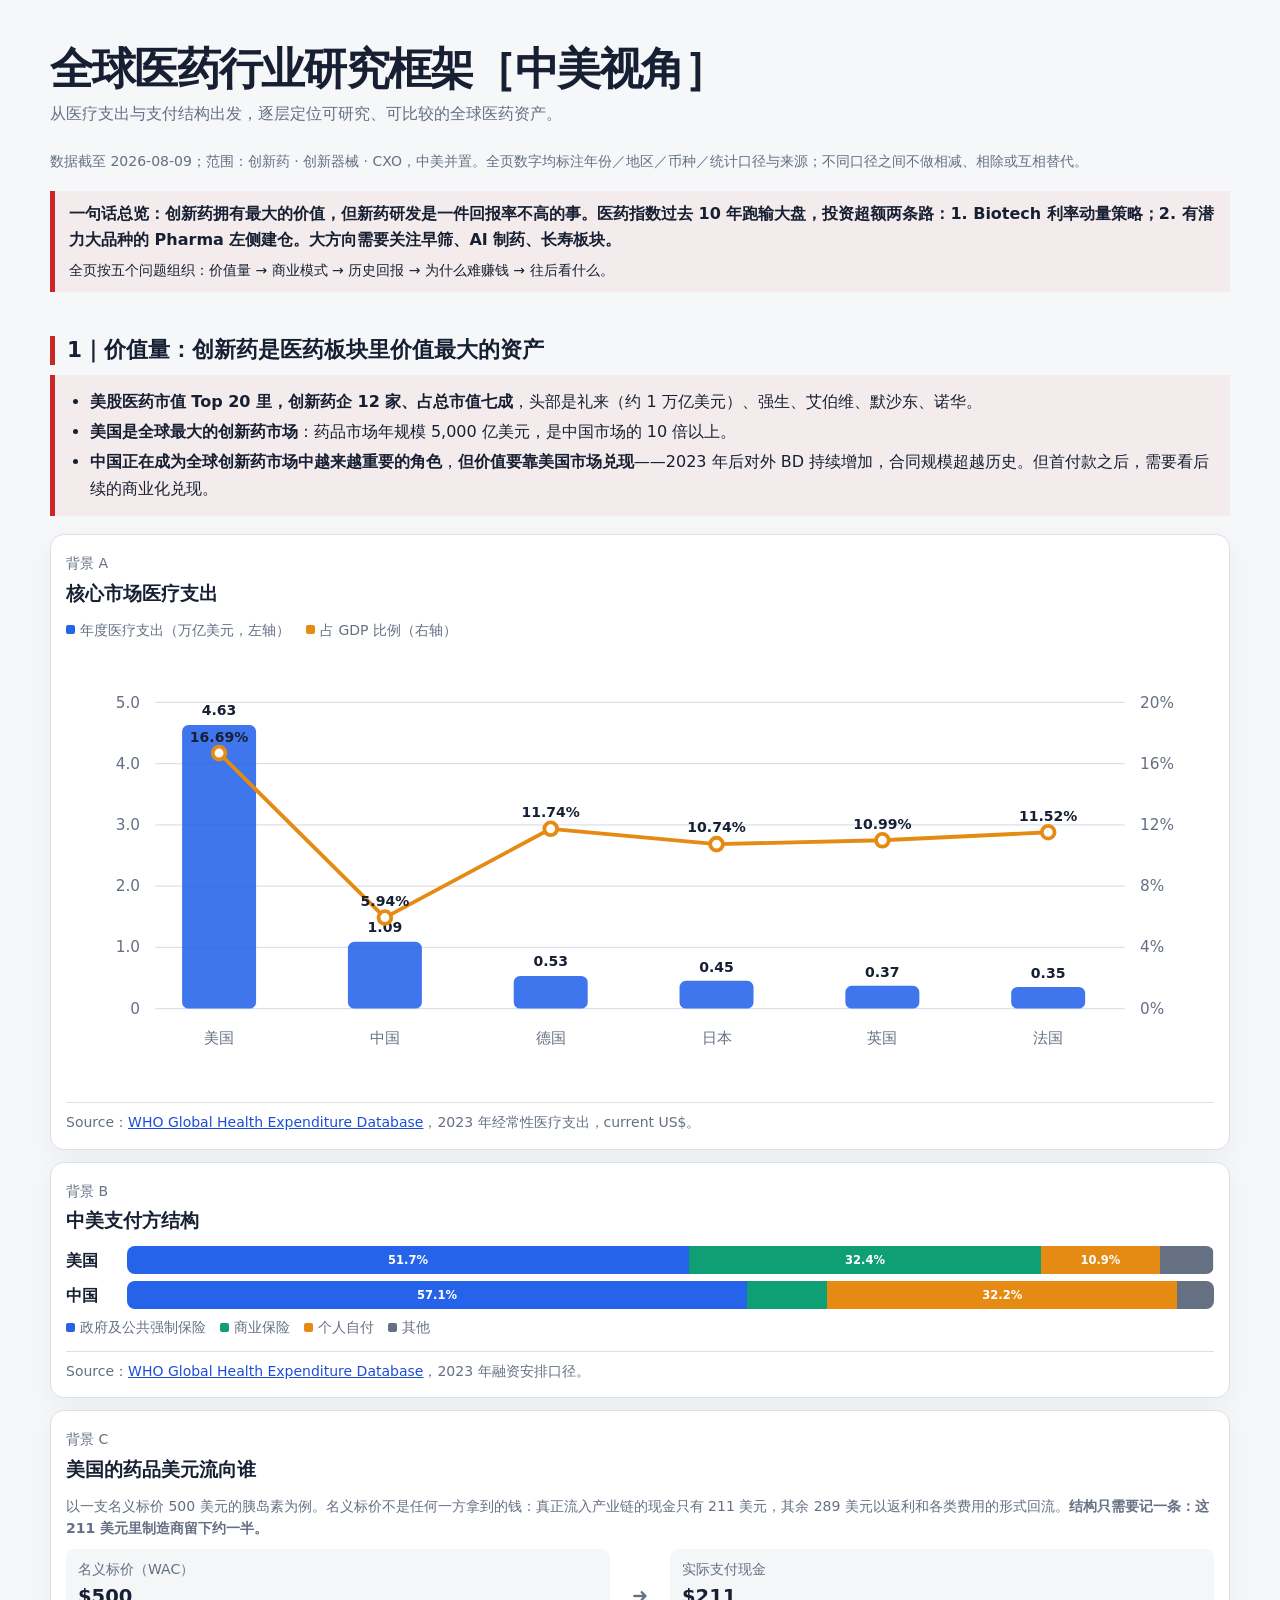
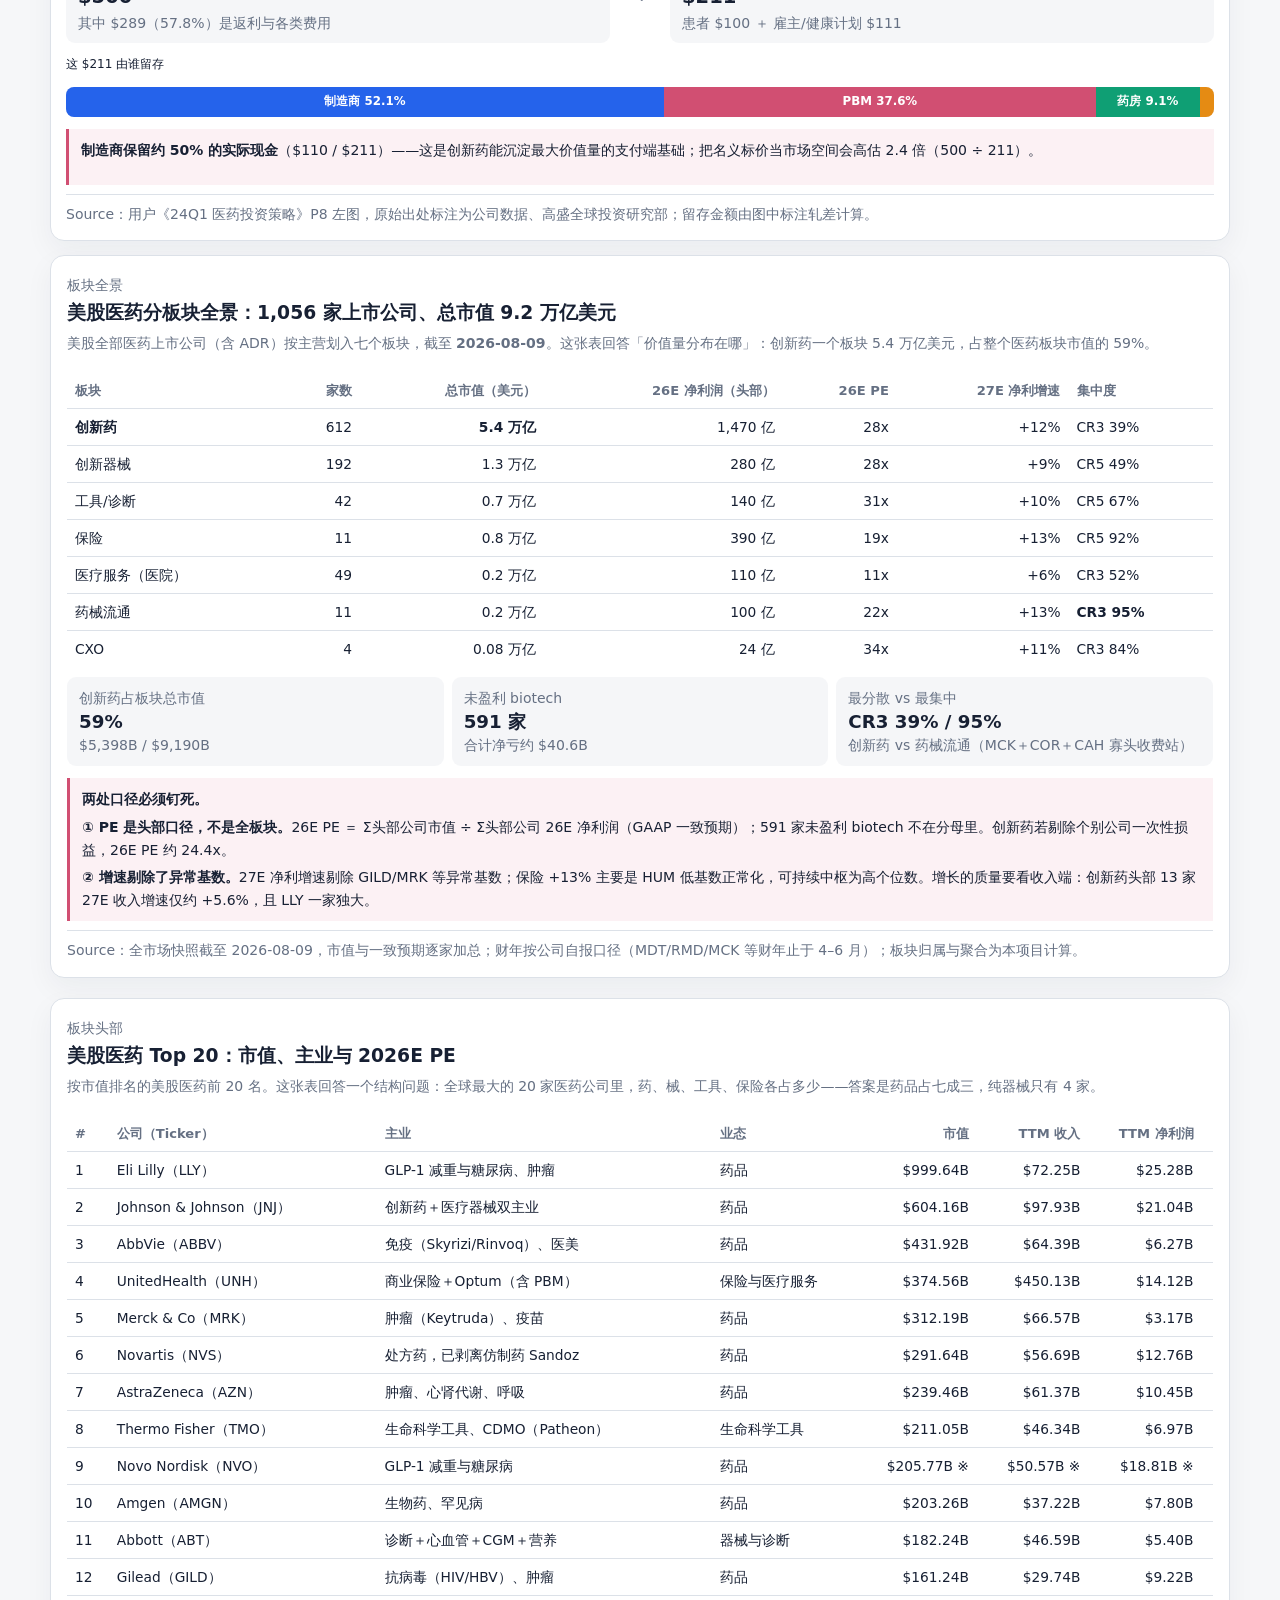
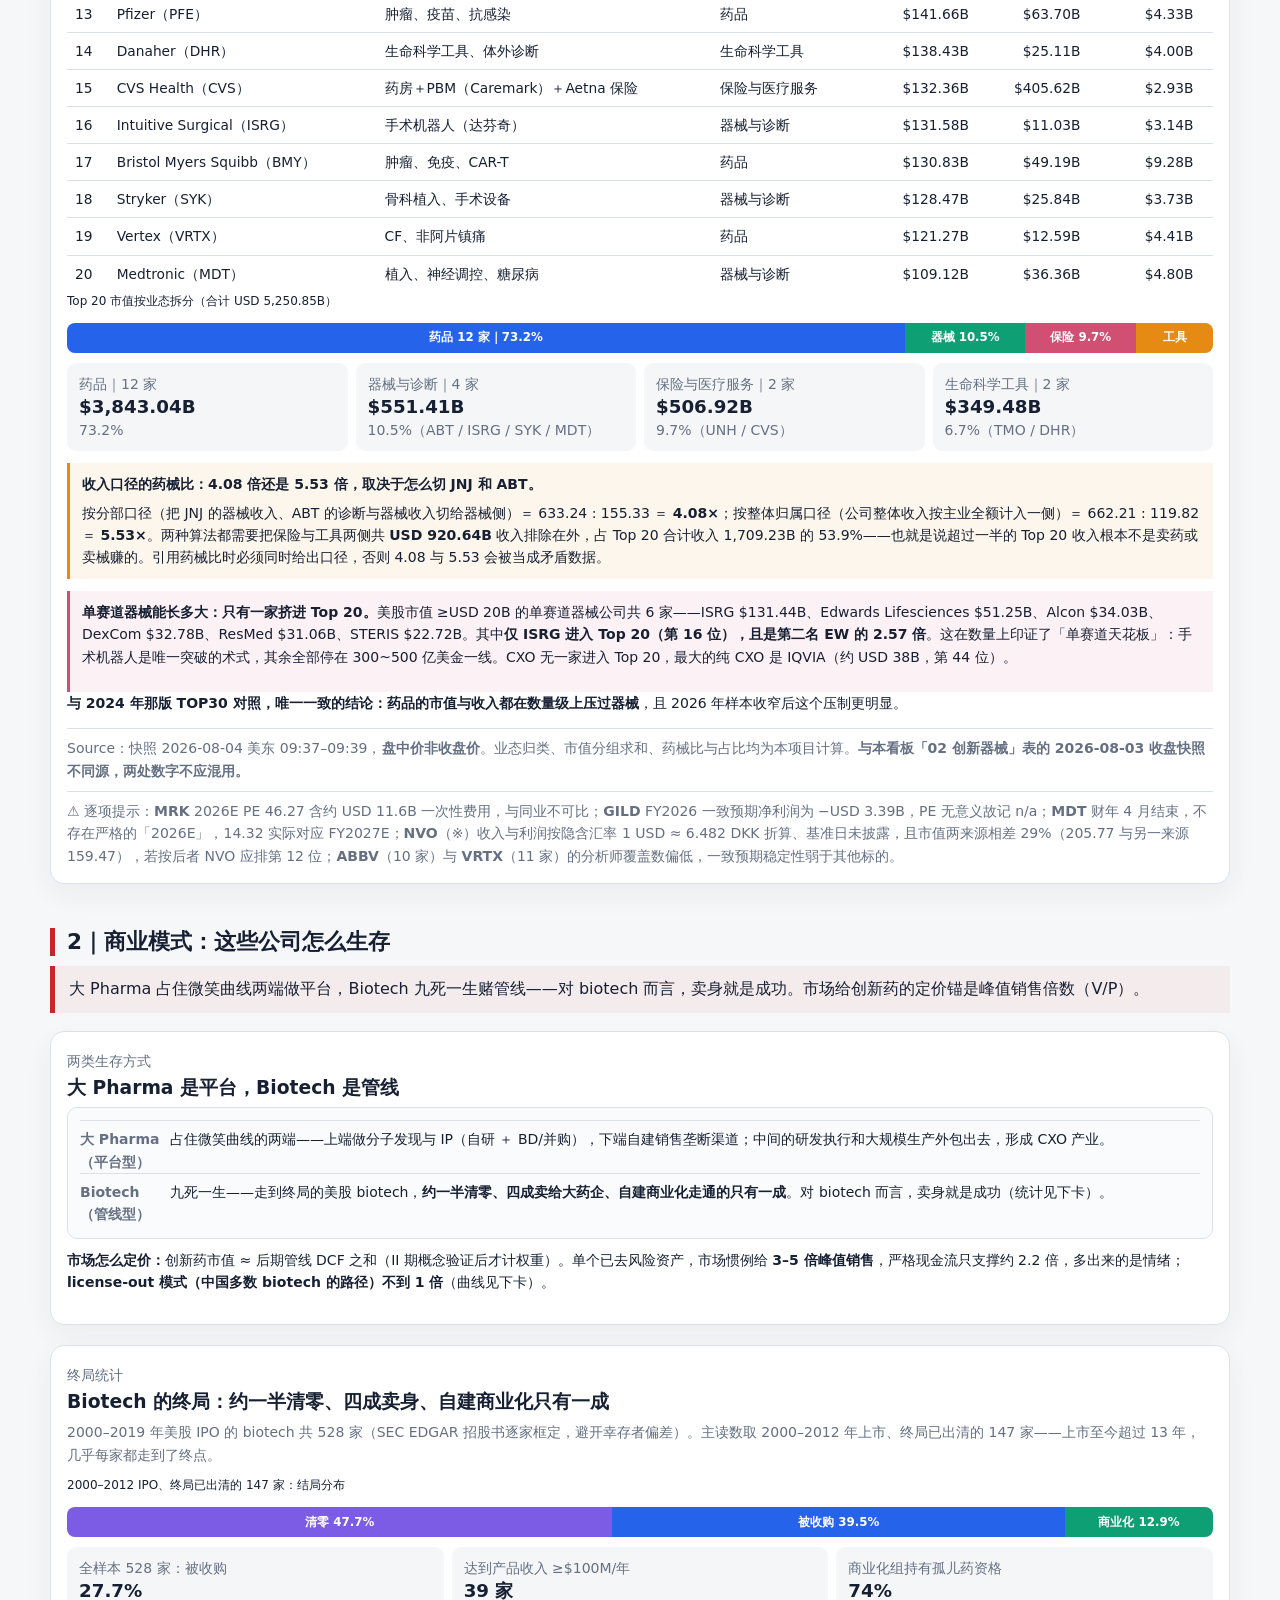
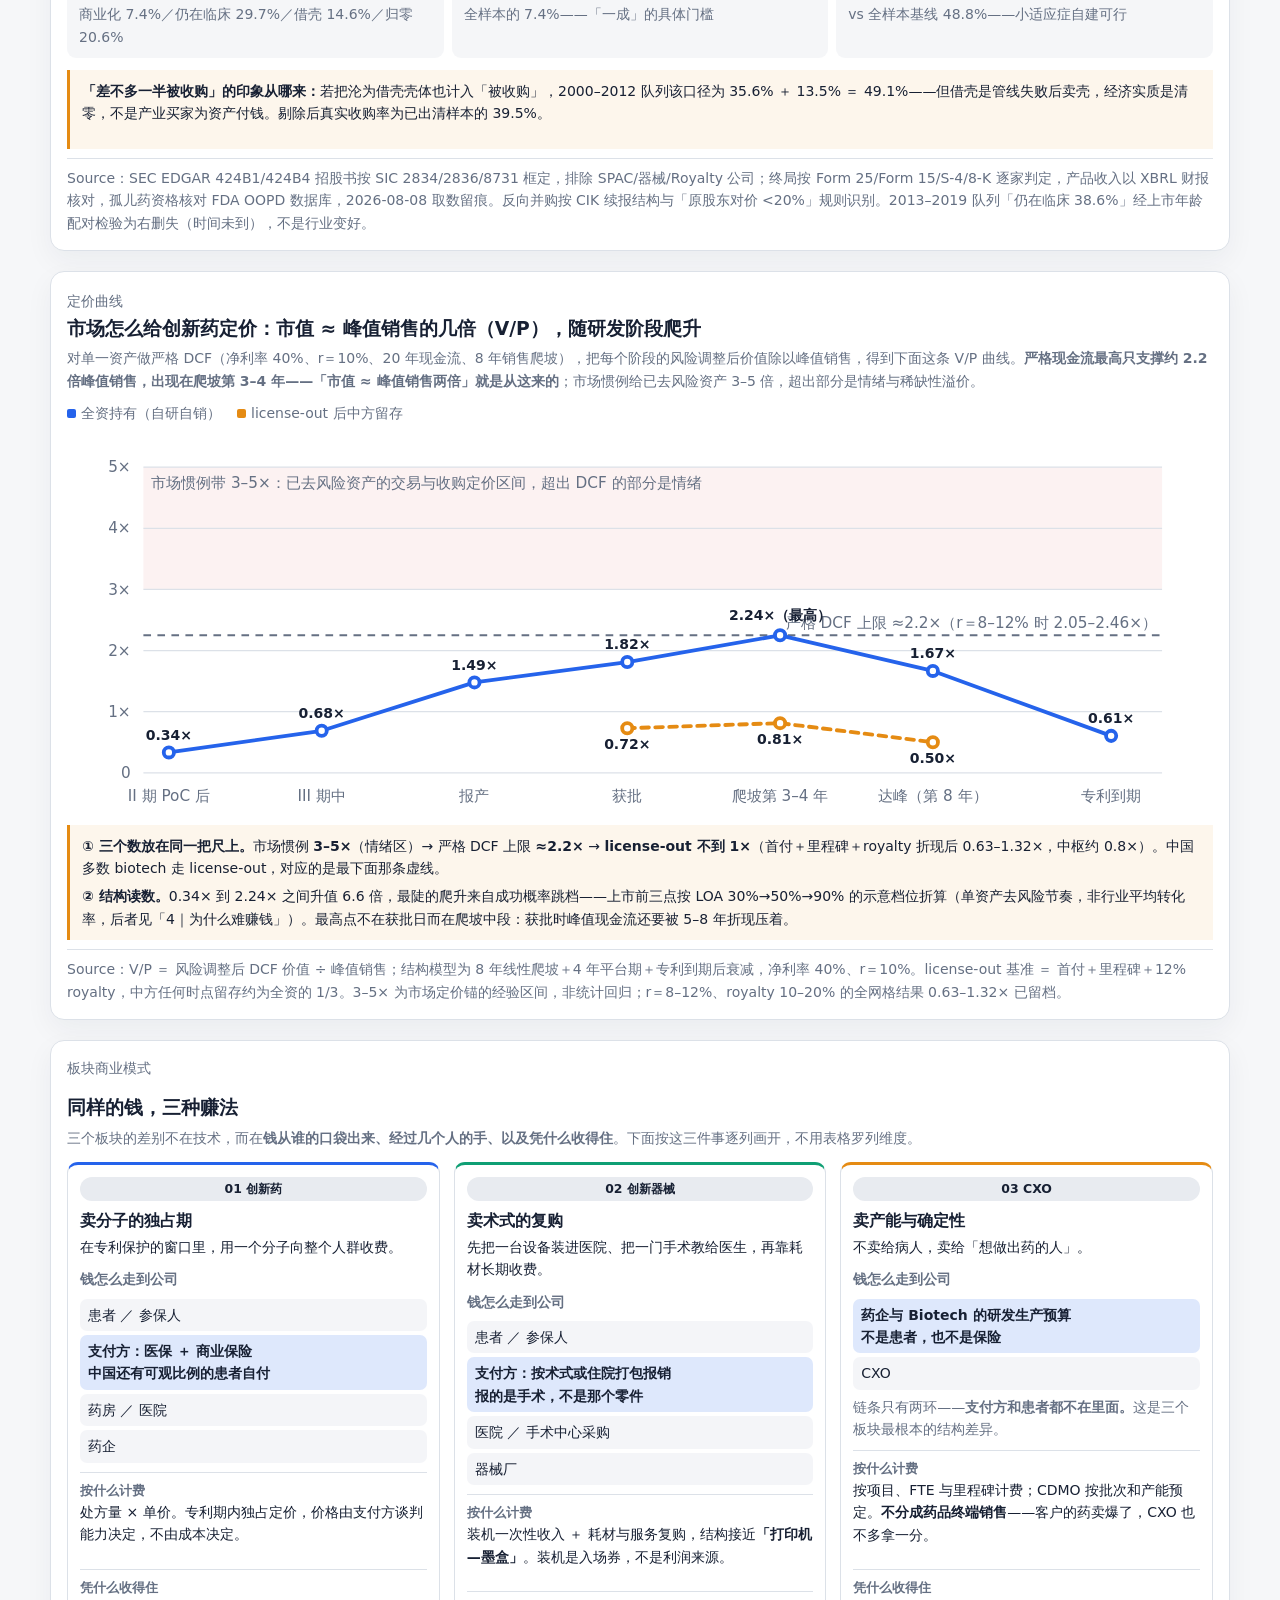
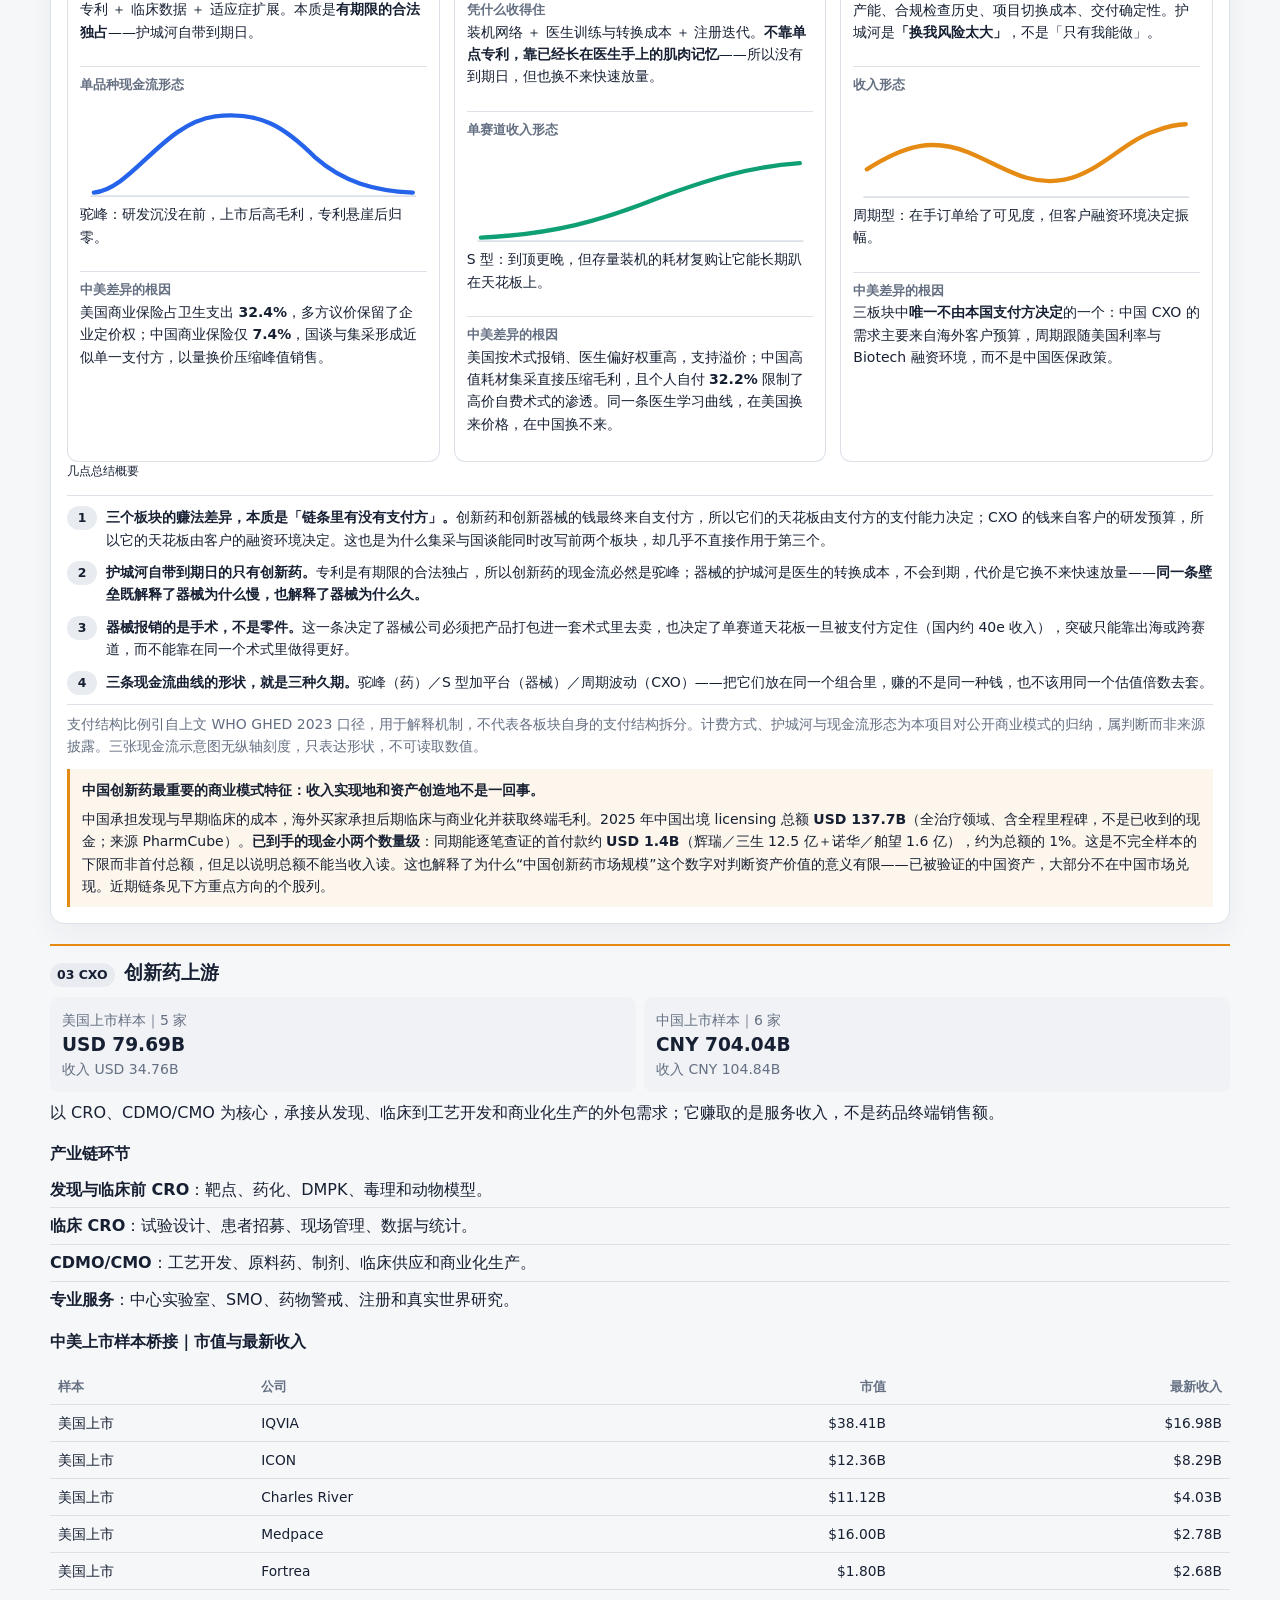
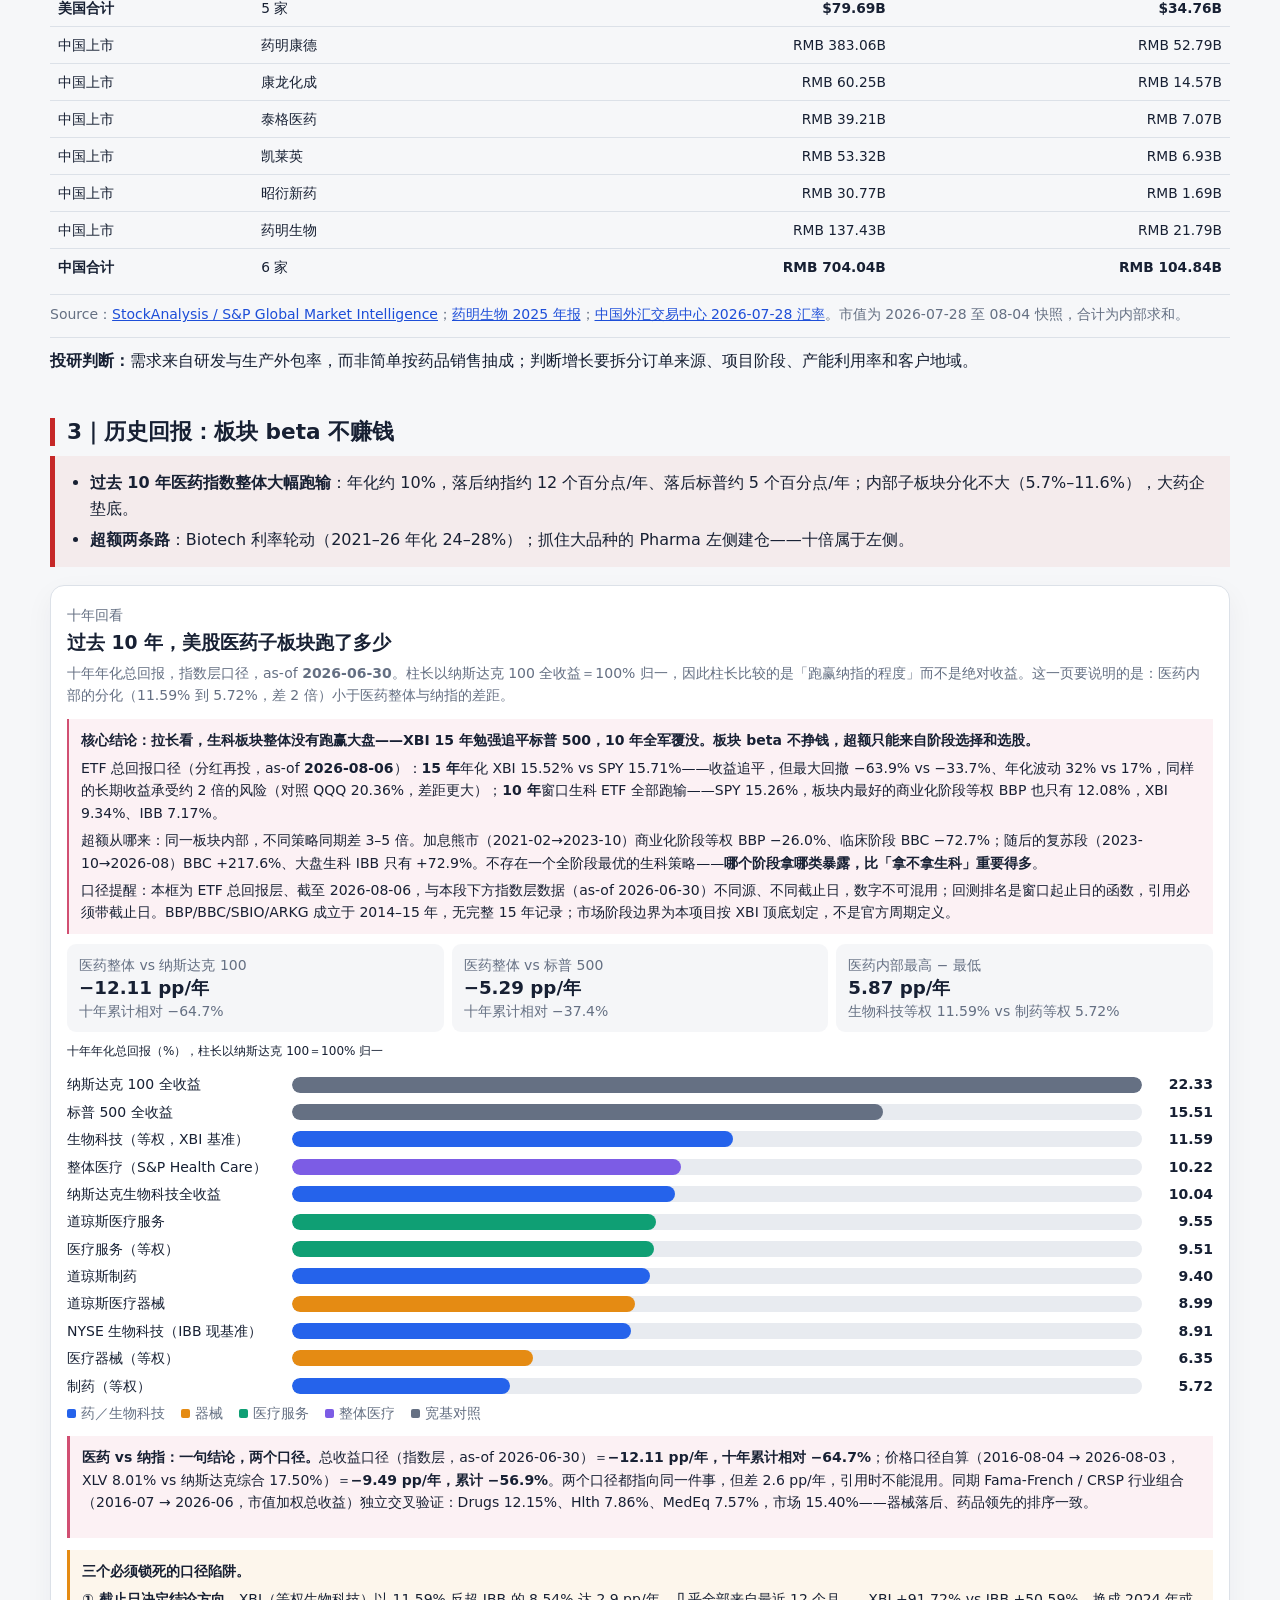
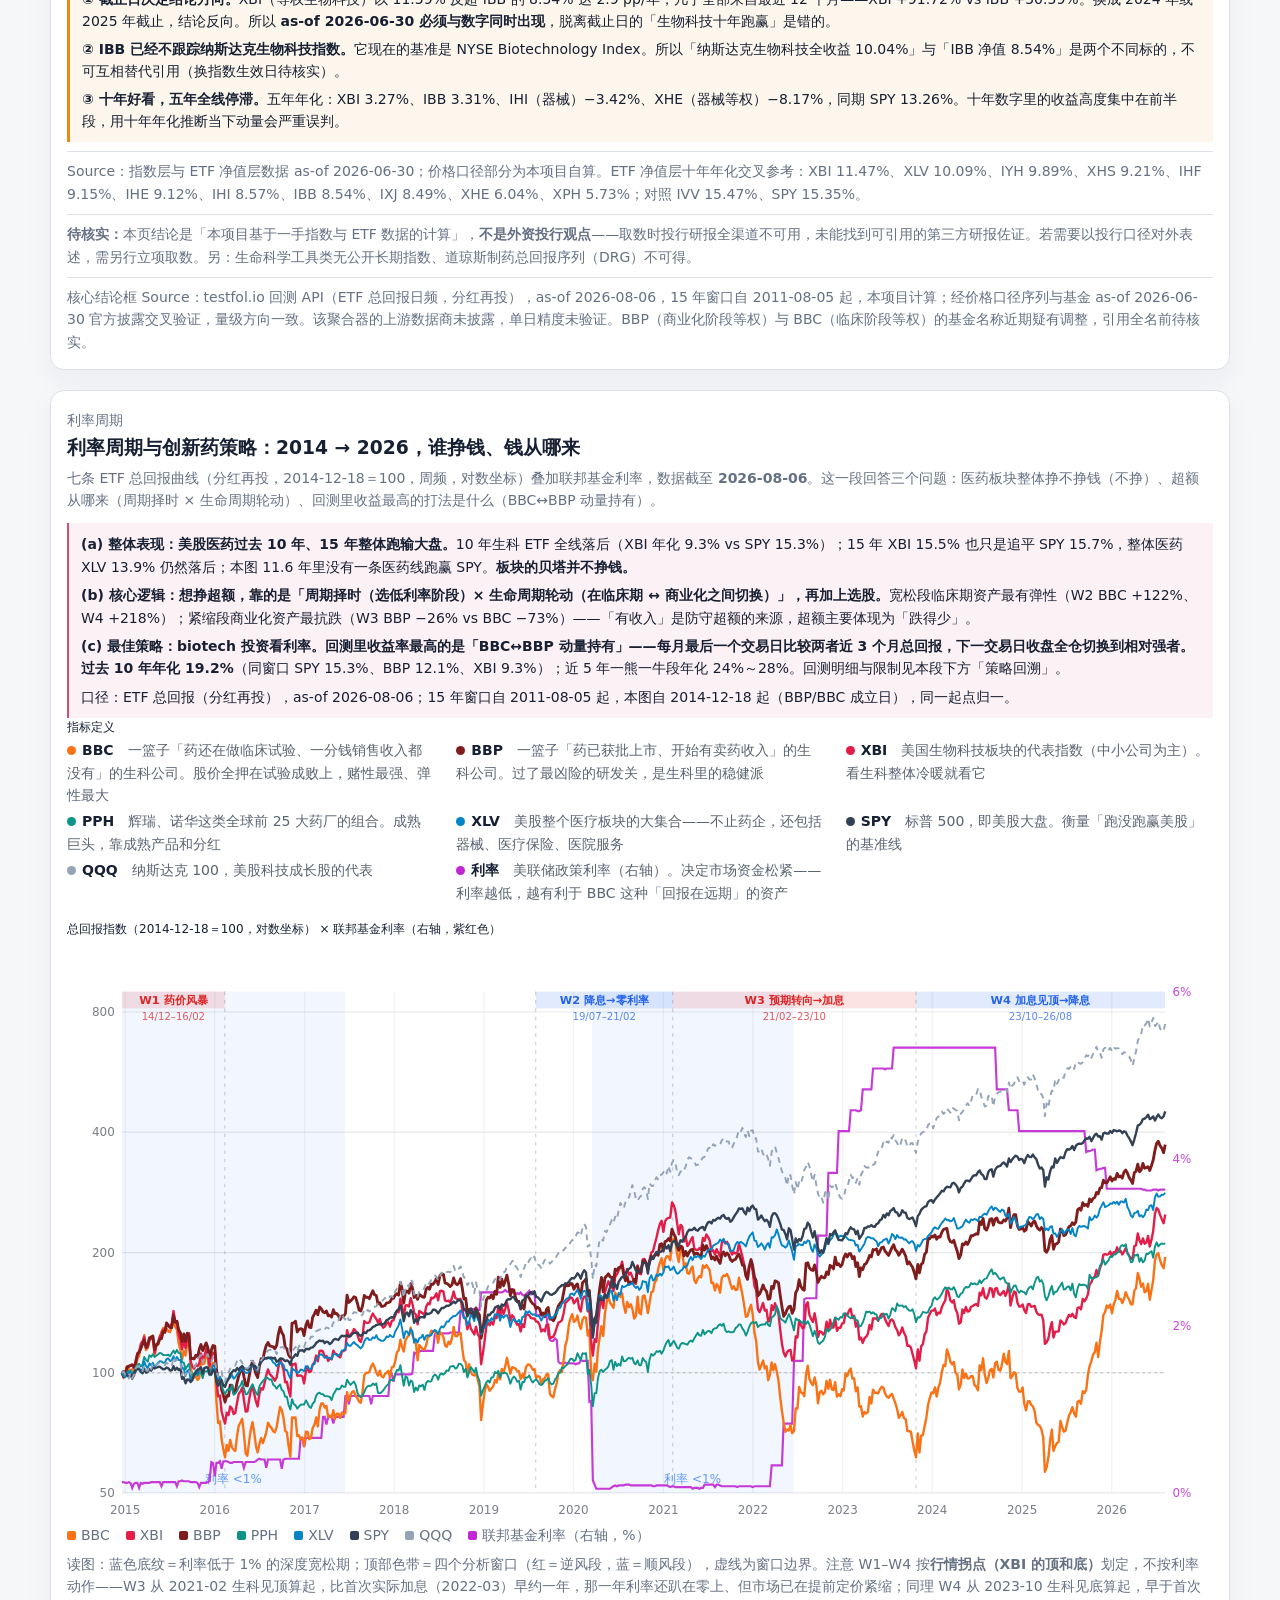
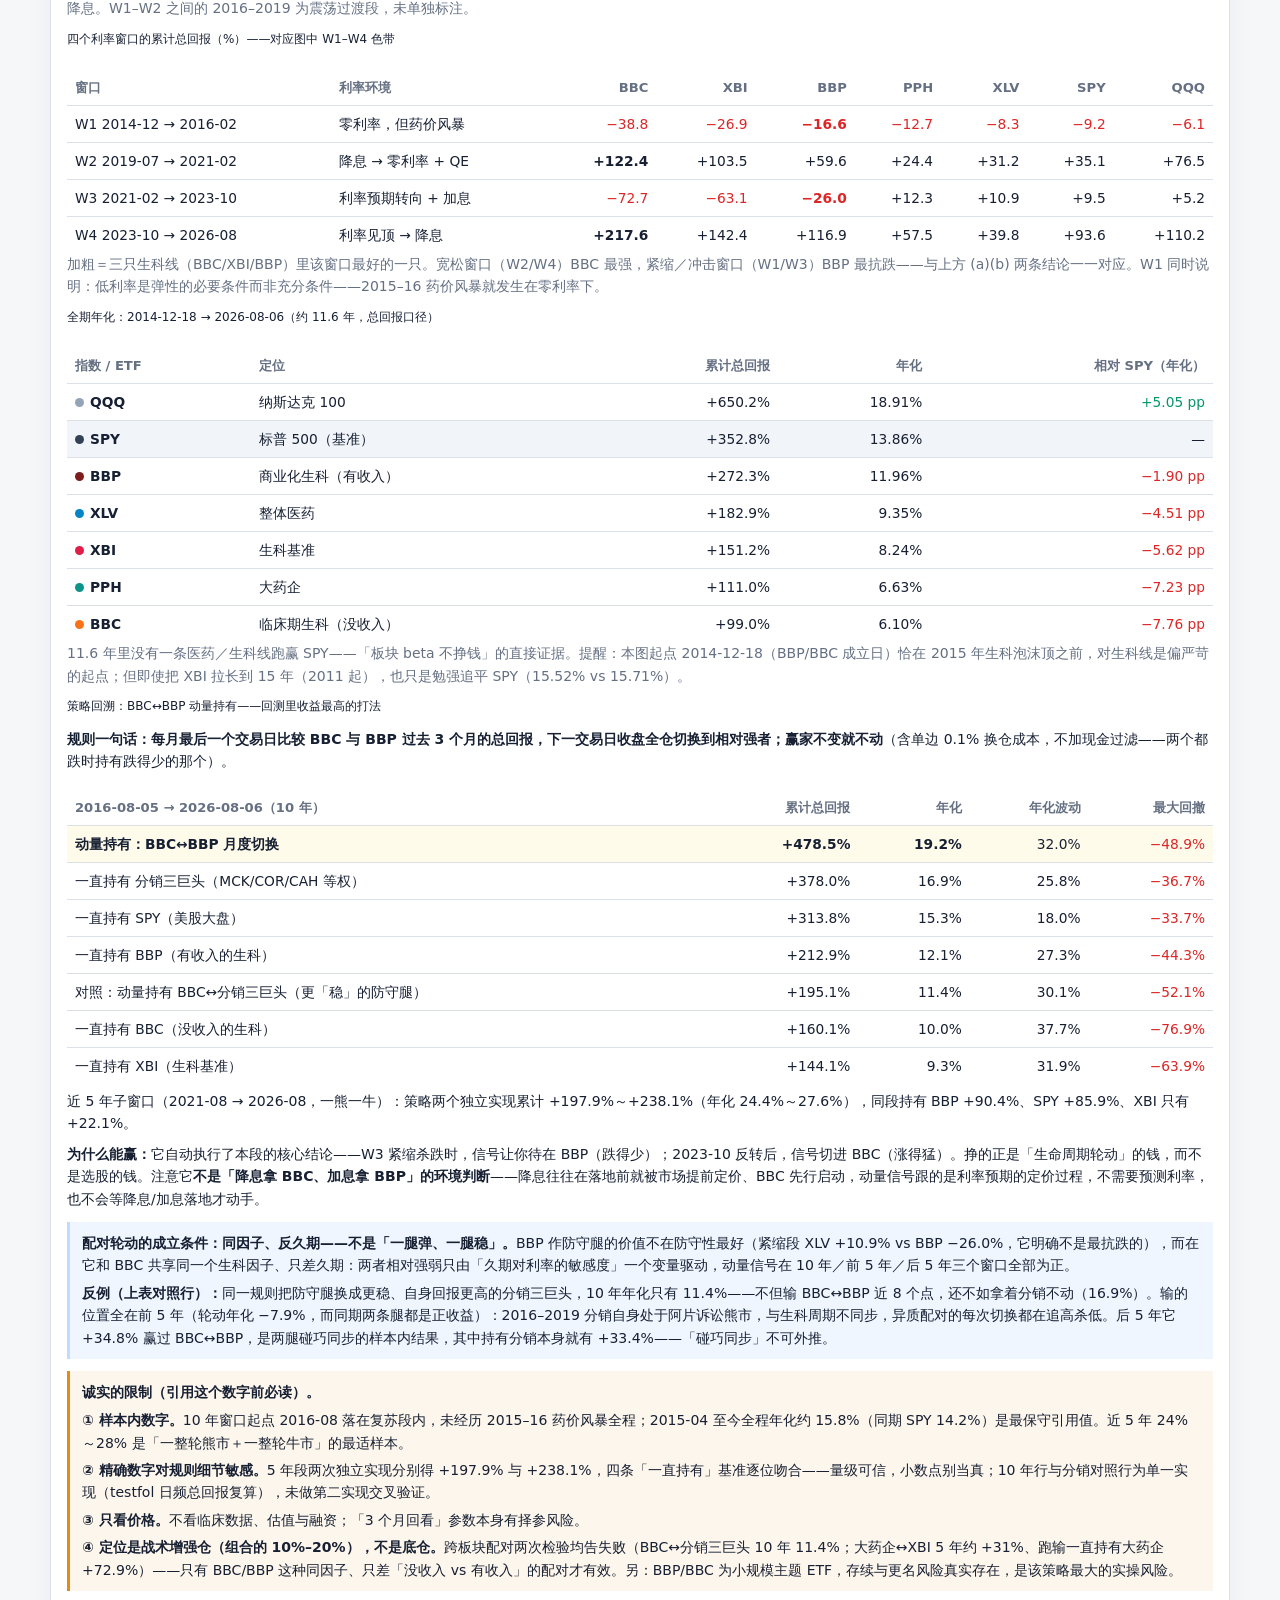
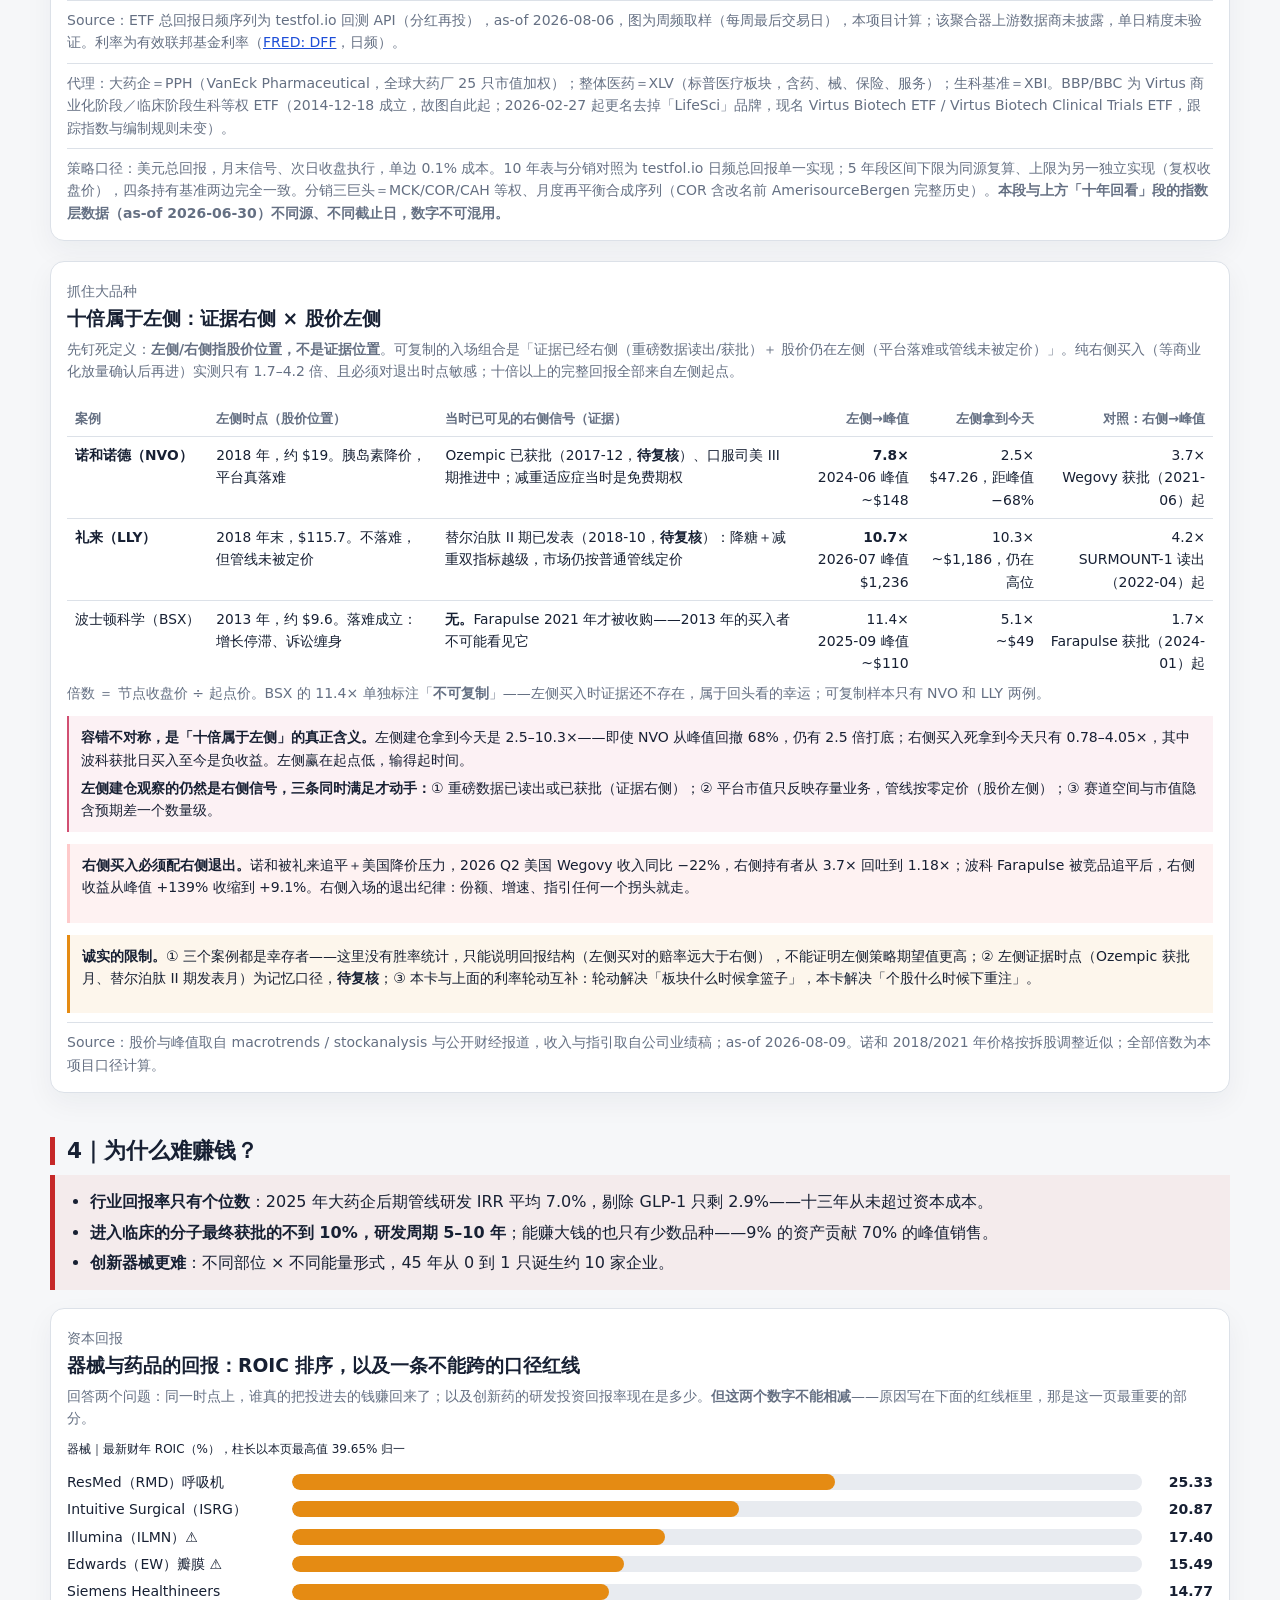
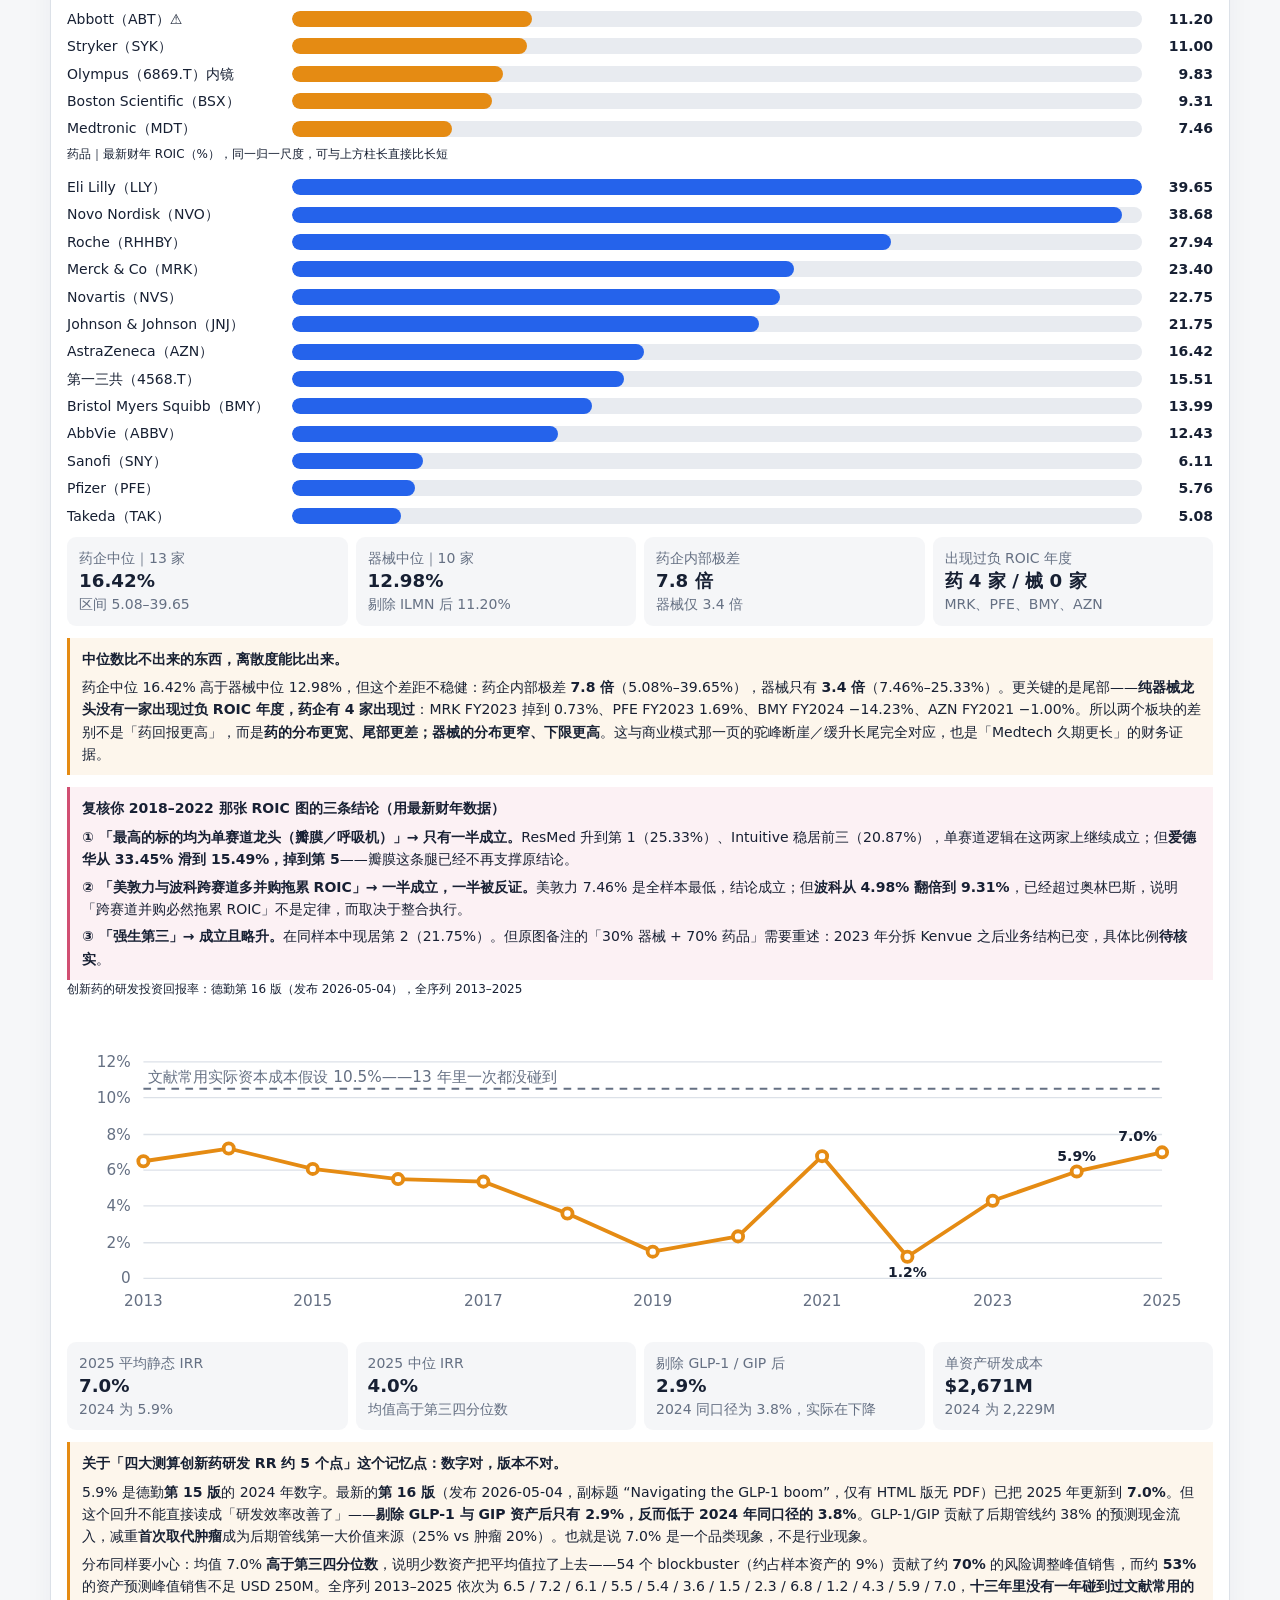
==== index.html @ f4578bf6 "v4.0: restructure into one-pager 5-chapter order; add panorama/biotech-fate/V-P-curve/success-rate/d" ====
<!doctype html>
<html lang="zh-CN">
<head>
  <meta charset="utf-8">
  <meta name="viewport" content="width=device-width, initial-scale=1">
  <meta name="description" content="全球医药行业研究框架［中美视角］：支出、支付方、资产板块、细分赛道与重点方向。">
  <title>全球医药行业研究框架［中美视角］</title>
  <style>
    :root {
      color-scheme: light;
      --background: #f6f7f9;
      --foreground: #172033;
      --muted: #e8ebf0;
      --muted-foreground: #657083;
      --border: #dce1e8;
      --card: #ffffff;
      --viz-series-1: #2563eb;
      --viz-series-2: #0f9f74;
      --viz-series-3: #e58b13;
      --viz-series-4: #7c5ce5;
      --viz-series-5: #d14f72;
      font-family: Inter, ui-sans-serif, system-ui, -apple-system, BlinkMacSystemFont, "Segoe UI", sans-serif;
    }
    * { box-sizing: border-box; }
    body {
      margin: 0;
      background: var(--background);
      color: var(--foreground);
      line-height: 1.6;
    }
    a { color: #1d4ed8; }
    .page-shell {
      width: min(1180px, calc(100% - 32px));
      margin: 0 auto;
      padding: 44px 0 64px;
    }
    .page-header { margin-bottom: 24px; }
    .page-header h1 {
      margin: 0 0 6px;
      font-size: clamp(28px, 4vw, 44px);
      letter-spacing: -0.04em;
      line-height: 1.15;
    }
    .page-header p { margin: 0; color: var(--muted-foreground); }
    .card {
      background: var(--card);
      border: 1px solid var(--border);
      border-radius: 14px;
      box-shadow: 0 10px 28px rgba(23, 32, 51, 0.05);
    }
    .text-small { font-size: 0.875rem; }
    .text-end { text-align: right; }
    .text-nowrap { white-space: nowrap; }
    .table-responsive { overflow-x: auto; }
    .table {
      width: 100%;
      border-collapse: collapse;
      font-size: 0.94rem;
    }
    .table th,
    .table td {
      padding: 9px 10px;
      border-top: 1px solid var(--border);
      vertical-align: top;
    }
    .table thead th {
      border-top: 0;
      color: var(--muted-foreground);
      font-size: 0.82rem;
      font-weight: 600;
      text-align: left;
      white-space: nowrap;
    }
    .table thead th.text-end { text-align: right; }
    .viz-badge {
      display: inline-grid;
      min-width: 30px;
      height: 24px;
      padding: 0 7px;
      place-items: center;
      border-radius: 999px;
      background: var(--muted);
      color: var(--foreground);
      font-size: 0.78rem;
      font-weight: 700;
    }
    @media (prefers-color-scheme: dark) {
      :root {
        color-scheme: dark;
        --background: #0f1420;
        --foreground: #eef2f8;
        --muted: #252d3a;
        --muted-foreground: #a5afbf;
        --border: #30394a;
        --card: #171e2b;
        --viz-series-1: #69a0ff;
        --viz-series-2: #43cda1;
        --viz-series-3: #f5ae46;
        --viz-series-4: #a48bff;
        --viz-series-5: #f07b9b;
      }
      a { color: #8db7ff; }
      .card { box-shadow: none; }
    }
    @media (max-width: 620px) {
      .page-shell { width: min(100% - 22px, 1180px); padding-top: 28px; }
    }
  </style>
</head>
<body>
<main class="page-shell">
  <header class="page-header">
    <h1>全球医药行业研究框架［中美视角］</h1>
    <p>从医疗支出与支付结构出发，逐层定位可研究、可比较的全球医药资产。</p>
  </header>
<div id="global-healthcare-asset-map">
  <style>
    #global-healthcare-asset-map {
      color: var(--foreground);
      width: 100%;
    }
    #global-healthcare-asset-map p,
    #global-healthcare-asset-map ul {
      margin-top: 0;
    }
    #global-healthcare-asset-map .map-kicker,
    #global-healthcare-asset-map .section-label,
    #global-healthcare-asset-map .muted-line {
      color: var(--muted-foreground);
    }
    #global-healthcare-asset-map .map-kicker {
      margin-bottom: 12px;
    }
    #global-healthcare-asset-map .background-grid {
      margin-bottom: 14px;
    }
    #global-healthcare-asset-map .background-card {
      padding: 15px;
      margin-bottom: 12px;
    }
    #global-healthcare-asset-map .background-card h3 {
      margin: 3px 0 10px;
    }
    #global-healthcare-asset-map .chart-wrap {
      overflow-x: auto;
      padding-bottom: 2px;
    }
    #global-healthcare-asset-map .spend-chart {
      display: block;
      width: 100%;
      min-width: 720px;
      height: auto;
    }
    #global-healthcare-asset-map .chart-grid {
      stroke: var(--border);
      stroke-width: 1;
    }
    #global-healthcare-asset-map .chart-axis,
    #global-healthcare-asset-map .chart-label,
    #global-healthcare-asset-map .chart-value {
      fill: var(--muted-foreground);
      font-family: inherit;
      font-size: 12px;
    }
    #global-healthcare-asset-map .chart-value {
      fill: var(--foreground);
      font-size: 11px;
      font-weight: 650;
    }
    #global-healthcare-asset-map .chart-bar {
      fill: var(--viz-series-1);
      opacity: 0.88;
    }
    #global-healthcare-asset-map .chart-line {
      fill: none;
      stroke: var(--viz-series-3);
      stroke-width: 3;
      stroke-linejoin: round;
      stroke-linecap: round;
    }
    #global-healthcare-asset-map .chart-dot {
      fill: var(--card);
      stroke: var(--viz-series-3);
      stroke-width: 3;
    }
    #global-healthcare-asset-map .chart-legend {
      display: flex;
      flex-wrap: wrap;
      gap: 6px 16px;
      margin-bottom: 4px;
      color: var(--muted-foreground);
    }
    #global-healthcare-asset-map .data-note {
      margin: 0 0 10px;
      color: var(--muted-foreground);
    }
    #global-healthcare-asset-map .source-note {
      margin: 9px 0 0;
      padding-top: 8px;
      border-top: 1px solid var(--border);
      color: var(--muted-foreground);
    }
    #global-healthcare-asset-map .payer-visual {
      margin: 10px 0 12px;
    }
    #global-healthcare-asset-map .payer-row {
      display: grid;
      grid-template-columns: 52px minmax(0, 1fr);
      align-items: center;
      gap: 9px;
      margin: 7px 0;
    }
    #global-healthcare-asset-map .payer-bar {
      display: flex;
      height: 28px;
      overflow: hidden;
      border-radius: 8px;
      background: var(--muted);
    }
    #global-healthcare-asset-map .payer-bar > span {
      display: grid;
      min-width: 0;
      place-items: center;
      color: #fff;
      font-size: 0.72rem;
      font-weight: 700;
      font-style: normal;
      font-variant-numeric: tabular-nums;
    }
    #global-healthcare-asset-map .payer-segment-government { background: var(--viz-series-1); }
    #global-healthcare-asset-map .payer-segment-commercial { background: var(--viz-series-2); }
    #global-healthcare-asset-map .payer-segment-oop { background: var(--viz-series-3); }
    #global-healthcare-asset-map .payer-segment-other { background: var(--muted-foreground); }
    #global-healthcare-asset-map .payer-legend {
      display: flex;
      flex-wrap: wrap;
      gap: 6px 14px;
      color: var(--muted-foreground);
    }
    #global-healthcare-asset-map .legend-item {
      display: inline-flex;
      align-items: center;
      gap: 5px;
    }
    #global-healthcare-asset-map .legend-swatch {
      width: 9px;
      height: 9px;
      border-radius: 2px;
      background: var(--muted-foreground);
    }
    #global-healthcare-asset-map .legend-swatch.is-government { background: var(--viz-series-1); }
    #global-healthcare-asset-map .legend-swatch.is-commercial { background: var(--viz-series-2); }
    #global-healthcare-asset-map .legend-swatch.is-oop { background: var(--viz-series-3); }
    #global-healthcare-asset-map .market-pair {
      display: grid;
      grid-template-columns: repeat(2, minmax(0, 1fr));
      gap: 8px;
      margin: 0 0 8px;
    }
    #global-healthcare-asset-map .market-pair > div {
      padding: 10px 12px;
      border-radius: 9px;
      background: color-mix(in srgb, var(--muted) 45%, transparent);
    }
    #global-healthcare-asset-map .market-pair span {
      color: var(--muted-foreground);
    }
    #global-healthcare-asset-map .market-pair strong {
      display: block;
      font-size: 1.16rem;
      line-height: 1.25;
      font-variant-numeric: tabular-nums;
    }
    #global-healthcare-asset-map .company-table {
      margin-top: 9px;
      font-size: 0.86rem;
    }
    #global-healthcare-asset-map .company-table th,
    #global-healthcare-asset-map .company-table td {
      padding: 7px 8px;
    }
    #global-healthcare-asset-map .ratio-check {
      margin: 12px 0 0;
      padding: 10px 12px;
      border-left: 3px solid var(--viz-series-3);
      background: color-mix(in srgb, var(--viz-series-3) 8%, transparent);
    }
    #global-healthcare-asset-map .sector-grid {
      display: grid;
      grid-template-columns: repeat(2, minmax(0, 1fr));
      gap: 20px 22px;
      margin-bottom: 22px;
    }
    #global-healthcare-asset-map .sector {
      min-width: 0;
      padding-top: 12px;
      border-top: 2px solid var(--border);
    }
    #global-healthcare-asset-map .sector[data-series="1"] { border-top-color: var(--viz-series-1); }
    #global-healthcare-asset-map .sector[data-series="2"] { border-top-color: var(--viz-series-2); }
    #global-healthcare-asset-map .sector[data-series="3"] { border-top-color: var(--viz-series-3); }
    #global-healthcare-asset-map .sector[data-series="4"] { border-top-color: var(--viz-series-4); }
    #global-healthcare-asset-map .sector[data-series="5"] { border-top-color: var(--viz-series-5); }
    #global-healthcare-asset-map .sector.is-innovation { grid-column: 1 / -1; }
    #global-healthcare-asset-map .sector-head {
      display: flex;
      align-items: baseline;
      gap: 9px;
      margin-bottom: 9px;
    }
    #global-healthcare-asset-map .sector-head h3,
    #global-healthcare-asset-map .sector-head p {
      margin: 0;
    }
    #global-healthcare-asset-map .track-group {
      margin-top: 12px;
    }
    #global-healthcare-asset-map .track-group > strong {
      display: block;
      margin-bottom: 5px;
    }
    #global-healthcare-asset-map .track-list {
      list-style: none;
      padding: 0;
      margin-bottom: 0;
    }
    #global-healthcare-asset-map .track-list li {
      padding: 5px 0;
      border-top: 1px solid var(--border);
    }
    #global-healthcare-asset-map .track-list li:first-child {
      border-top: 0;
    }
    #global-healthcare-asset-map .examples {
      display: block;
      margin-top: 2px;
      color: var(--muted-foreground);
    }
    #global-healthcare-asset-map .thesis {
      margin: 12px 0 0;
      padding-top: 10px;
      border-top: 1px solid var(--border);
    }
    #global-healthcare-asset-map .priority-card {
      padding: 16px;
    }
    #global-healthcare-asset-map .priority-head {
      margin-bottom: 10px;
    }
    #global-healthcare-asset-map .priority-head h3,
    #global-healthcare-asset-map .priority-head p {
      margin: 0;
    }
    #global-healthcare-asset-map .priority-grid {
      display: grid;
      grid-template-columns: repeat(2, minmax(0, 1fr));
      gap: 0 18px;
    }
    #global-healthcare-asset-map .priority-item {
      display: grid;
      grid-template-columns: auto minmax(0, 1fr);
      gap: 9px;
      padding: 11px 0;
      border-top: 1px solid var(--border);
    }
    #global-healthcare-asset-map .priority-item strong {
      display: block;
      margin-bottom: 3px;
    }
    #global-healthcare-asset-map .priority-item p {
      margin: 0;
    }
    #global-healthcare-asset-map .model-card {
      padding: 16px;
      margin-bottom: 20px;
    }
    #global-healthcare-asset-map .model-card h3 {
      margin: 0 0 4px;
    }
    #global-healthcare-asset-map .priority-block {
      margin-top: 18px;
      padding-top: 14px;
      border-top: 1px solid var(--border);
    }
    #global-healthcare-asset-map .priority-block > h4 {
      margin: 0 0 3px;
      font-size: 1rem;
    }
    #global-healthcare-asset-map .priority-block > .block-note {
      margin: 0 0 8px;
      color: var(--muted-foreground);
    }
    #global-healthcare-asset-map .tag {
      display: inline-block;
      padding: 1px 7px;
      border-radius: 999px;
      background: var(--muted);
      color: var(--muted-foreground);
      font-size: 0.76rem;
      font-weight: 600;
      white-space: nowrap;
    }
    #global-healthcare-asset-map .tag.is-open { background: color-mix(in srgb, var(--viz-series-2) 20%, transparent); color: var(--foreground); }
    #global-healthcare-asset-map .tag.is-part { background: color-mix(in srgb, var(--viz-series-3) 20%, transparent); color: var(--foreground); }
    #global-healthcare-asset-map .tag.is-priced { background: color-mix(in srgb, var(--viz-series-5) 20%, transparent); color: var(--foreground); }
    #global-healthcare-asset-map .gate {
      font-variant-numeric: tabular-nums;
      white-space: nowrap;
    }
    #global-healthcare-asset-map .wide-table { min-width: 900px; }
    #global-healthcare-asset-map .wide-table.is-xl { min-width: 1240px; }
    #global-healthcare-asset-map .wide-table.is-xl th:nth-child(2),
    #global-healthcare-asset-map .wide-table.is-xl td:nth-child(2) { min-width: 118px; }
    #global-healthcare-asset-map .counter-note {
      margin: 12px 0 0;
      padding: 10px 12px;
      border-left: 3px solid var(--viz-series-5);
      background: color-mix(in srgb, var(--viz-series-5) 8%, transparent);
    }
    #global-healthcare-asset-map .innovation-framework {
      margin-top: 18px;
      padding: 16px;
      border: 1px solid var(--border);
      border-radius: 12px;
      background: color-mix(in srgb, var(--muted) 28%, transparent);
    }
    #global-healthcare-asset-map .framework-head {
      margin-bottom: 12px;
    }
    #global-healthcare-asset-map .framework-head h4,
    #global-healthcare-asset-map .framework-head p {
      margin: 0;
    }
    #global-healthcare-asset-map .framework-stage {
      padding: 11px;
      border: 1px solid var(--border);
      border-radius: 10px;
      background: var(--card);
    }
    #global-healthcare-asset-map .framework-stage-title {
      display: flex;
      align-items: baseline;
      gap: 7px;
      margin-bottom: 8px;
    }
    #global-healthcare-asset-map .framework-stage-title strong,
    #global-healthcare-asset-map .framework-stage-title span {
      margin: 0;
    }
    #global-healthcare-asset-map .framework-stage-title span {
      color: var(--muted-foreground);
    }
    #global-healthcare-asset-map .framework-grid-wrap,
    #global-healthcare-asset-map .info-flow-wrap {
      overflow-x: auto;
      padding-bottom: 2px;
    }
    #global-healthcare-asset-map .framework-grid {
      display: grid;
      grid-template-columns: repeat(4, minmax(170px, 1fr));
      gap: 8px;
      min-width: 760px;
    }
    #global-healthcare-asset-map .framework-item {
      padding: 9px 10px;
      border-radius: 8px;
      background: color-mix(in srgb, var(--viz-series-1) 7%, var(--card));
    }
    #global-healthcare-asset-map .framework-item strong,
    #global-healthcare-asset-map .framework-item span {
      display: block;
    }
    #global-healthcare-asset-map .framework-item span {
      margin-top: 2px;
      color: var(--muted-foreground);
    }
    #global-healthcare-asset-map .framework-connector {
      display: grid;
      place-items: center;
      min-height: 48px;
      color: var(--muted-foreground);
      text-align: center;
    }
    #global-healthcare-asset-map .framework-connector span {
      display: block;
      line-height: 1.25;
    }
    #global-healthcare-asset-map .framework-connector b {
      display: block;
      color: var(--viz-series-1);
      font-size: 1.45rem;
      line-height: 1;
    }
    #global-healthcare-asset-map .info-flow {
      display: grid;
      grid-template-columns: minmax(128px, 1fr) 62px minmax(168px, 1.25fr) 62px minmax(128px, 1fr) 74px minmax(175px, 1.35fr) 62px minmax(140px, 1fr) 62px minmax(145px, 1fr);
      align-items: stretch;
      min-width: 1080px;
    }
    #global-healthcare-asset-map .info-node {
      display: grid;
      align-content: center;
      min-height: 86px;
      padding: 9px 10px;
      border-radius: 9px;
      background: color-mix(in srgb, var(--viz-series-2) 9%, var(--card));
      text-align: center;
    }
    #global-healthcare-asset-map .info-node strong,
    #global-healthcare-asset-map .info-node span {
      display: block;
    }
    #global-healthcare-asset-map .info-node span {
      margin-top: 3px;
      color: var(--muted-foreground);
    }
    #global-healthcare-asset-map .info-arrow {
      display: grid;
      place-items: center;
      color: var(--muted-foreground);
      text-align: center;
    }
    #global-healthcare-asset-map .info-arrow b {
      display: block;
      color: var(--viz-series-2);
      font-size: 1.2rem;
      line-height: 1;
    }
    #global-healthcare-asset-map .framework-coupled {
      display: grid;
      grid-template-columns: minmax(205px, 0.75fr) 78px minmax(0, 2.25fr);
      align-items: stretch;
      gap: 8px;
    }
    #global-healthcare-asset-map .framework-link {
      display: grid;
      place-items: center;
      color: var(--muted-foreground);
      text-align: center;
    }
    #global-healthcare-asset-map .framework-link b {
      display: block;
      color: var(--viz-series-3);
      font-size: 1.45rem;
      line-height: 1;
    }
    #global-healthcare-asset-map .framework-delivery {
      display: grid;
      align-content: center;
    }
    #global-healthcare-asset-map .framework-market {
      text-align: center;
      background: color-mix(in srgb, var(--viz-series-5) 7%, var(--card));
    }
    #global-healthcare-asset-map .framework-note {
      margin: 10px 0 0;
      color: var(--muted-foreground);
    }
    #global-healthcare-asset-map .stat-strip {
      display: grid;
      grid-template-columns: repeat(auto-fit, minmax(158px, 1fr));
      gap: 8px;
      margin: 10px 0;
    }
    #global-healthcare-asset-map .stat-strip > div {
      padding: 10px 12px;
      border-radius: 9px;
      background: color-mix(in srgb, var(--muted) 45%, transparent);
    }
    #global-healthcare-asset-map .stat-strip span { display: block; color: var(--muted-foreground); }
    #global-healthcare-asset-map .stat-strip strong {
      display: block;
      font-size: 1.14rem;
      line-height: 1.3;
      font-variant-numeric: tabular-nums;
    }
    #global-healthcare-asset-map .dollar-head {
      display: grid;
      grid-template-columns: minmax(0, 1fr) 44px minmax(0, 1fr);
      align-items: center;
      gap: 8px;
      margin: 10px 0 12px;
    }
    #global-healthcare-asset-map .dollar-head > div:not(.dollar-arrow) {
      padding: 9px 12px;
      border-radius: 9px;
      background: color-mix(in srgb, var(--muted) 45%, transparent);
    }
    #global-healthcare-asset-map .dollar-head span { display: block; color: var(--muted-foreground); }
    #global-healthcare-asset-map .dollar-head strong { font-size: 1.22rem; font-variant-numeric: tabular-nums; }
    #global-healthcare-asset-map .dollar-arrow {
      color: var(--muted-foreground);
      font-size: 1.2rem;
      text-align: center;
    }
    #global-healthcare-asset-map .split-bar {
      display: flex;
      height: 30px;
      margin: 4px 0 7px;
      overflow: hidden;
      border-radius: 8px;
      background: var(--muted);
    }
    #global-healthcare-asset-map .split-bar > span {
      display: grid;
      min-width: 0;
      place-items: center;
      color: #fff;
      font-size: 0.74rem;
      font-weight: 700;
      font-variant-numeric: tabular-nums;
      white-space: nowrap;
    }
    #global-healthcare-asset-map .seg-1 { background: var(--viz-series-1); }
    #global-healthcare-asset-map .seg-2 { background: var(--viz-series-2); }
    #global-healthcare-asset-map .seg-3 { background: var(--viz-series-3); }
    #global-healthcare-asset-map .seg-4 { background: var(--viz-series-4); }
    #global-healthcare-asset-map .seg-5 { background: var(--viz-series-5); }
    #global-healthcare-asset-map .legend-swatch.is-s1 { background: var(--viz-series-1); }
    #global-healthcare-asset-map .legend-swatch.is-s2 { background: var(--viz-series-2); }
    #global-healthcare-asset-map .legend-swatch.is-s3 { background: var(--viz-series-3); }
    #global-healthcare-asset-map .legend-swatch.is-s4 { background: var(--viz-series-4); }
    #global-healthcare-asset-map .legend-swatch.is-s5 { background: var(--viz-series-5); }
    #global-healthcare-asset-map .curve-chart {
      display: block;
      width: 100%;
      min-width: 700px;
      height: auto;
    }
    #global-healthcare-asset-map .curve-ceiling {
      stroke: var(--muted-foreground);
      stroke-width: 1.5;
      stroke-dasharray: 6 5;
    }
    #global-healthcare-asset-map .compare-pair {
      display: grid;
      grid-template-columns: repeat(2, minmax(0, 1fr));
      gap: 14px;
      margin-top: 12px;
    }
    #global-healthcare-asset-map .compare-col {
      padding: 12px;
      border: 1px solid var(--border);
      border-radius: 10px;
      background: color-mix(in srgb, var(--muted) 22%, transparent);
    }
    #global-healthcare-asset-map .compare-col > h5 { margin: 0 0 2px; font-size: 0.98rem; }
    #global-healthcare-asset-map .compare-col > .muted-line { margin: 0 0 6px; }
    #global-healthcare-asset-map .actor-row {
      display: grid;
      grid-template-columns: 82px minmax(0, 1fr);
      gap: 8px;
      padding: 7px 0 0;
      border-top: 1px solid var(--border);
    }
    #global-healthcare-asset-map .actor-row > b { color: var(--muted-foreground); }
    #global-healthcare-asset-map .actor-row p { margin: 0; }
    #global-healthcare-asset-map .slot-line { color: var(--viz-series-5); }
    #global-healthcare-asset-map .model-viz {
      display: grid;
      grid-template-columns: repeat(3, minmax(0, 1fr));
      gap: 14px;
      margin: 12px 0 0;
    }
    #global-healthcare-asset-map .model-col {
      display: grid;
      align-content: start;
      padding: 12px;
      border: 1px solid var(--border);
      border-top-width: 3px;
      border-radius: 11px;
      background: var(--card);
    }
    #global-healthcare-asset-map .model-col[data-series="1"] { border-top-color: var(--viz-series-1); }
    #global-healthcare-asset-map .model-col[data-series="2"] { border-top-color: var(--viz-series-2); }
    #global-healthcare-asset-map .model-col[data-series="3"] { border-top-color: var(--viz-series-3); }
    #global-healthcare-asset-map .model-col h5 { margin: 7px 0 2px; font-size: 1.02rem; }
    #global-healthcare-asset-map .model-col > p { margin: 0; }
    #global-healthcare-asset-map .money-chain { display: grid; gap: 4px; margin-top: 8px; }
    #global-healthcare-asset-map .money-chain > span {
      padding: 5px 8px;
      border-radius: 7px;
      background: color-mix(in srgb, var(--muted) 48%, transparent);
    }
    #global-healthcare-asset-map .money-chain > span.is-payer {
      background: color-mix(in srgb, var(--viz-series-1) 15%, transparent);
      font-weight: 650;
    }
    #global-healthcare-asset-map .model-attr {
      margin-top: 9px;
      padding-top: 8px;
      border-top: 1px solid var(--border);
    }
    #global-healthcare-asset-map .model-attr > b {
      display: block;
      color: var(--muted-foreground);
      font-size: 0.8rem;
    }
    #global-healthcare-asset-map .shape-chart { display: block; width: 100%; height: auto; margin-top: 4px; }
    #global-healthcare-asset-map .shape-line { fill: none; stroke-width: 2.5; stroke-linecap: round; }
    #global-healthcare-asset-map .shape-line.is-1 { stroke: var(--viz-series-1); }
    #global-healthcare-asset-map .shape-line.is-2 { stroke: var(--viz-series-2); }
    #global-healthcare-asset-map .shape-line.is-3 { stroke: var(--viz-series-3); }
    #global-healthcare-asset-map .shape-base { stroke: var(--border); stroke-width: 1; }
    #global-healthcare-asset-map .summary-list {
      margin: 14px 0 0;
      padding: 0;
      list-style: none;
      border-top: 1px solid var(--border);
    }
    #global-healthcare-asset-map .summary-list li {
      display: grid;
      grid-template-columns: 30px minmax(0, 1fr);
      gap: 9px;
      padding: 10px 0 0;
    }
    #global-healthcare-asset-map .summary-list p { margin: 0; }
    #global-healthcare-asset-map .perf-row {
      display: grid;
      grid-template-columns: minmax(150px, 216px) minmax(0, 1fr) 62px;
      align-items: center;
      gap: 9px;
      margin: 5px 0;
    }
    #global-healthcare-asset-map .perf-track {
      height: 16px;
      overflow: hidden;
      border-radius: 999px;
      background: var(--muted);
    }
    #global-healthcare-asset-map .perf-fill {
      display: block;
      height: 100%;
      border-radius: 999px;
      background: var(--viz-series-2);
    }
    #global-healthcare-asset-map .perf-row.is-bench .perf-fill { background: var(--muted-foreground); }
    #global-healthcare-asset-map .perf-row.is-drug .perf-fill { background: var(--viz-series-1); }
    #global-healthcare-asset-map .perf-row.is-device .perf-fill { background: var(--viz-series-3); }
    #global-healthcare-asset-map .perf-row.is-all .perf-fill { background: var(--viz-series-4); }
    #global-healthcare-asset-map .perf-val {
      text-align: right;
      font-weight: 650;
      font-variant-numeric: tabular-nums;
    }
    #global-healthcare-asset-map .roic-row {
      display: grid;
      grid-template-columns: minmax(132px, 178px) minmax(0, 1fr) 58px 58px;
      align-items: center;
      gap: 8px;
      margin: 4px 0;
    }
    #global-healthcare-asset-map .roic-row > .perf-val.is-avg { color: var(--muted-foreground); font-weight: 500; }
    @media (max-width: 620px) {
      #global-healthcare-asset-map .sector-grid,
      #global-healthcare-asset-map .priority-grid,
      #global-healthcare-asset-map .market-pair,
      #global-healthcare-asset-map .model-viz,
      #global-healthcare-asset-map .compare-pair {
        grid-template-columns: 1fr;
      }
      #global-healthcare-asset-map .dollar-head { grid-template-columns: 1fr; }
      #global-healthcare-asset-map .dollar-arrow { transform: rotate(90deg); }
      #global-healthcare-asset-map .perf-row,
      #global-healthcare-asset-map .roic-row { grid-template-columns: 1fr; }
      #global-healthcare-asset-map .perf-val { text-align: left; }
      #global-healthcare-asset-map .sector.is-innovation { grid-column: auto; }
      #global-healthcare-asset-map .innovation-framework { padding: 12px; }
      #global-healthcare-asset-map .framework-coupled {
        grid-template-columns: 1fr;
      }
      #global-healthcare-asset-map .framework-link {
        min-height: 42px;
      }
      #global-healthcare-asset-map .framework-link b {
        transform: rotate(90deg);
      }
    }

    /* ---------- 图表与卡片组件 ---------- */
    #global-healthcare-asset-map .disease-grid {
      display: grid;
      grid-template-columns: repeat(auto-fit, minmax(232px, 1fr));
      gap: 8px;
      margin-top: 10px;
      text-align: left;
    }
    #global-healthcare-asset-map .disease-card {
      padding: 10px 11px;
      border-radius: 9px;
      border: 1px solid var(--border);
      background: var(--card);
    }
    #global-healthcare-asset-map .disease-card > strong { display: block; }
    #global-healthcare-asset-map .disease-card .disease-sub {
      display: block;
      margin-top: 2px;
      color: var(--muted-foreground);
    }
    #global-healthcare-asset-map .disease-card .disease-case {
      display: block;
      margin-top: 8px;
      padding-top: 7px;
      border-top: 1px dashed var(--border);
    }
    #global-healthcare-asset-map .disease-card .disease-case b { color: var(--viz-series-5); }
    #global-healthcare-asset-map .disease-card .disease-meta {
      display: block;
      margin-top: 3px;
      color: var(--muted-foreground);
    }
    #global-healthcare-asset-map .disease-card .disease-sales {
      display: block;
      margin-top: 4px;
      font-variant-numeric: tabular-nums;
      font-weight: 680;
    }
    #global-healthcare-asset-map .disease-card.is-slot {
      border-style: dashed;
      background: color-mix(in srgb, var(--muted) 32%, transparent);
    }
    /* 重点标的卡：基础介绍 / 盈利预测与估值 / 投资亮点 三段固定结构 */
    #global-healthcare-asset-map .pick-group {
      margin-top: 12px;
      padding-top: 10px;
      border-top: 1px solid var(--border);
    }
    #global-healthcare-asset-map .pick-group > h5 {
      margin: 0 0 8px;
      font-size: 0.92rem;
      display: flex;
      align-items: baseline;
      gap: 8px;
      flex-wrap: wrap;
    }
    #global-healthcare-asset-map .pick-grid {
      display: grid;
      grid-template-columns: repeat(auto-fit, minmax(288px, 1fr));
      gap: 10px;
    }
    #global-healthcare-asset-map .pick-card {
      padding: 12px 13px;
      border-radius: 10px;
      border: 1px solid var(--border);
      background: var(--card);
    }
    #global-healthcare-asset-map .pick-card.is-anchor {
      border-color: color-mix(in srgb, var(--viz-series-5) 55%, var(--border));
      background: color-mix(in srgb, var(--viz-series-5) 5%, var(--card));
    }
    #global-healthcare-asset-map .pick-head {
      display: flex;
      align-items: baseline;
      gap: 7px;
      flex-wrap: wrap;
      margin-bottom: 8px;
      padding-bottom: 8px;
      border-bottom: 1px dashed var(--border);
    }
    #global-healthcare-asset-map .pick-head .pick-name {
      font-size: 0.98rem;
      font-weight: 700;
    }
    #global-healthcare-asset-map .pick-head .pick-code {
      font-variant-numeric: tabular-nums;
      font-weight: 680;
      color: var(--viz-series-5);
    }
    #global-healthcare-asset-map .pick-val {
      display: flex;
      gap: 8px;
      flex-wrap: wrap;
      margin: 0 0 8px;
    }
    #global-healthcare-asset-map .pick-val > span {
      padding: 3px 9px;
      border-radius: 7px;
      background: var(--muted);
      font-variant-numeric: tabular-nums;
      font-size: 0.82rem;
      font-weight: 680;
    }
    #global-healthcare-asset-map .pick-sec {
      margin: 0 0 8px;
    }
    #global-healthcare-asset-map .pick-sec:last-child { margin-bottom: 0; }
    #global-healthcare-asset-map .pick-sec > .pick-label {
      display: block;
      margin-bottom: 2px;
      font-size: 0.74rem;
      font-weight: 700;
      letter-spacing: 0.04em;
      color: var(--muted-foreground);
    }
    #global-healthcare-asset-map .pick-sec ol {
      margin: 0;
      padding-left: 17px;
    }
    #global-healthcare-asset-map .pick-sec ol > li { margin-bottom: 3px; }
    #global-healthcare-asset-map .pick-sec ol > li:last-child { margin-bottom: 0; }
    #global-healthcare-asset-map .pick-caveat {
      margin: 8px 0 0;
      padding-top: 7px;
      border-top: 1px dashed var(--border);
      color: var(--muted-foreground);
      font-size: 0.78rem;
    }
    #global-healthcare-asset-map .roi-flow {
      display: grid;
      grid-template-columns: minmax(0, 1fr) 42px minmax(0, 1fr) 42px minmax(0, 1fr);
      align-items: stretch;
      gap: 6px;
      margin: 12px 0;
    }
    #global-healthcare-asset-map .roi-step {
      padding: 11px 13px;
      border-radius: 9px;
      background: color-mix(in srgb, var(--viz-series-1) 8%, var(--card));
    }
    #global-healthcare-asset-map .roi-step strong {
      display: block;
      margin: 2px 0;
      font-size: 1.2rem;
      line-height: 1.25;
      font-variant-numeric: tabular-nums;
    }
    #global-healthcare-asset-map .roi-step span { display: block; color: var(--muted-foreground); }
    #global-healthcare-asset-map .roi-arrow {
      display: grid;
      place-items: center;
      color: var(--viz-series-1);
      font-size: 1.4rem;
      font-weight: 700;
    }
    #global-healthcare-asset-map .layer-grid {
      display: grid;
      grid-template-columns: repeat(auto-fit, minmax(224px, 1fr));
      gap: 8px;
      margin: 10px 0;
    }
    #global-healthcare-asset-map .layer-card {
      padding: 10px 11px;
      border-radius: 9px;
      border-left: 3px solid var(--border);
      background: color-mix(in srgb, var(--muted) 38%, transparent);
    }
    #global-healthcare-asset-map .layer-card[data-layer="dna"] { border-left-color: var(--viz-series-1); }
    #global-healthcare-asset-map .layer-card[data-layer="rna"] { border-left-color: var(--viz-series-2); }
    #global-healthcare-asset-map .layer-card[data-layer="protein"] { border-left-color: var(--viz-series-3); }
    #global-healthcare-asset-map .layer-card[data-layer="cell"] { border-left-color: var(--viz-series-5); }
    #global-healthcare-asset-map .layer-card > strong { display: block; }
    #global-healthcare-asset-map .layer-card span { display: block; color: var(--muted-foreground); }
    #global-healthcare-asset-map .layer-card .layer-rev {
      margin-top: 5px;
      color: var(--foreground);
      font-variant-numeric: tabular-nums;
    }
    #global-healthcare-asset-map .scatter-chart {
      display: block;
      width: 100%;
      min-width: 720px;
      height: auto;
    }
    #global-healthcare-asset-map .scatter-dot { opacity: 0.85; }
    #global-healthcare-asset-map .scatter-dot.is-open { fill: var(--viz-series-1); }
    #global-healthcare-asset-map .scatter-dot.is-part { fill: var(--viz-series-3); }
    #global-healthcare-asset-map .scatter-dot.is-priced { fill: var(--viz-series-4); }
    #global-healthcare-asset-map .scatter-dot.is-early { fill: var(--muted-foreground); opacity: 0.55; }
    #global-healthcare-asset-map .scatter-note {
      fill: var(--muted-foreground);
      font-family: inherit;
      font-size: 10px;
    }
    @media (max-width: 720px) {
      #global-healthcare-asset-map .roi-flow { grid-template-columns: 1fr; }
      #global-healthcare-asset-map .roi-arrow { min-height: 30px; }
      #global-healthcare-asset-map .roi-arrow b { display: block; transform: rotate(90deg); }
    }
    /* v4.0 章节骨架 */
    #global-healthcare-asset-map .chapter-head { margin: 44px 0 18px; }
    #global-healthcare-asset-map .chapter-head h2 { margin: 0 0 10px; padding-left: 12px; border-left: 5px solid #c62828; font-size: 1.35rem; line-height: 1.3; }
    #global-healthcare-asset-map .chapter-lede { margin: 0; padding: 10px 14px; border-left: 5px solid #c62828; background: color-mix(in srgb, #c62828 6%, transparent); line-height: 1.65; }
    #global-healthcare-asset-map .chapter-lede p { margin: 0; }
    #global-healthcare-asset-map .chapter-lede ul { margin: 0; padding-left: 1.3em; }
    #global-healthcare-asset-map .chapter-lede li { margin: 4px 0; }
  </style>

  <p class="map-kicker text-small">数据截至 2026-08-09；范围：创新药 · 创新器械 · CXO，中美并置。全页数字均标注年份／地区／币种／统计口径与来源；不同口径之间不做相减、相除或互相替代。</p>

  <div class="chapter-lede" style="margin:18px 0 6px;">
    <p><strong>一句话总览：创新药拥有最大的价值，但新药研发是一件回报率不高的事。医药指数过去 10 年跑输大盘，投资超额两条路：1. Biotech 利率动量策略；2. 有潜力大品种的 Pharma 左侧建仓。大方向需要关注早筛、AI 制药、长寿板块。</strong></p>
    <p class="text-small" style="margin-top:6px">全页按五个问题组织：价值量 → 商业模式 → 历史回报 → 为什么难赚钱 → 往后看什么。</p>
  </div>
  <div class="chapter-head">
    <h2>1｜价值量：创新药是医药板块里价值最大的资产</h2>
    <div class="chapter-lede">
      <ul>
        <li><strong>美股医药市值 Top 20 里，创新药企 12 家、占总市值七成</strong>，头部是礼来（约 1 万亿美元）、强生、艾伯维、默沙东、诺华。</li>
        <li><strong>美国是全球最大的创新药市场</strong>：药品市场年规模 5,000 亿美元，是中国市场的 10 倍以上。</li>
        <li><strong>中国正在成为全球创新药市场中越来越重要的角色</strong>，<strong>但价值要靠美国市场兑现</strong>——2023 年后对外 BD 持续增加，合同规模超越历史。但首付款之后，需要看后续的商业化兑现。</li>
      </ul>
    </div>
  </div>
  <div class="background-grid" aria-label="全球医疗资产背景数据">
    <section class="card background-card">
      <span class="section-label text-small">背景 A</span>
      <h3>核心市场医疗支出</h3>
      <div class="chart-legend text-small" aria-hidden="true">
        <span class="legend-item"><span class="legend-swatch is-government"></span>年度医疗支出（万亿美元，左轴）</span>
        <span class="legend-item"><span class="legend-swatch is-oop"></span>占 GDP 比例（右轴）</span>
      </div>
      <div class="chart-wrap">
        <svg class="spend-chart" viewBox="0 0 900 350" role="img" aria-labelledby="spend-chart-title spend-chart-desc">
          <title id="spend-chart-title">2023 年核心市场医疗支出及其占 GDP 比例</title>
          <desc id="spend-chart-desc">柱状图显示美国、中国、德国、日本、英国、法国的年度医疗支出，折线图显示各市场医疗支出占 GDP 比例。</desc>
          <g aria-hidden="true">
            <line class="chart-grid" x1="70" y1="45" x2="830" y2="45"/>
            <line class="chart-grid" x1="70" y1="93" x2="830" y2="93"/>
            <line class="chart-grid" x1="70" y1="141" x2="830" y2="141"/>
            <line class="chart-grid" x1="70" y1="189" x2="830" y2="189"/>
            <line class="chart-grid" x1="70" y1="237" x2="830" y2="237"/>
            <line class="chart-grid" x1="70" y1="285" x2="830" y2="285"/>

            <text class="chart-axis" x="58" y="49" text-anchor="end">5.0</text>
            <text class="chart-axis" x="58" y="97" text-anchor="end">4.0</text>
            <text class="chart-axis" x="58" y="145" text-anchor="end">3.0</text>
            <text class="chart-axis" x="58" y="193" text-anchor="end">2.0</text>
            <text class="chart-axis" x="58" y="241" text-anchor="end">1.0</text>
            <text class="chart-axis" x="58" y="289" text-anchor="end">0</text>

            <text class="chart-axis" x="842" y="49">20%</text>
            <text class="chart-axis" x="842" y="97">16%</text>
            <text class="chart-axis" x="842" y="145">12%</text>
            <text class="chart-axis" x="842" y="193">8%</text>
            <text class="chart-axis" x="842" y="241">4%</text>
            <text class="chart-axis" x="842" y="289">0%</text>

            <rect class="chart-bar" x="91" y="62.8" width="58" height="222.2" rx="5"/>
            <rect class="chart-bar" x="221" y="232.7" width="58" height="52.3" rx="5"/>
            <rect class="chart-bar" x="351" y="259.5" width="58" height="25.5" rx="5"/>
            <rect class="chart-bar" x="481" y="263.3" width="58" height="21.7" rx="5"/>
            <rect class="chart-bar" x="611" y="267.2" width="58" height="17.8" rx="5"/>
            <rect class="chart-bar" x="741" y="268.1" width="58" height="16.9" rx="5"/>

            <text class="chart-value" x="120" y="55" text-anchor="middle">4.63</text>
            <text class="chart-value" x="250" y="225" text-anchor="middle">1.09</text>
            <text class="chart-value" x="380" y="252" text-anchor="middle">0.53</text>
            <text class="chart-value" x="510" y="256" text-anchor="middle">0.45</text>
            <text class="chart-value" x="640" y="260" text-anchor="middle">0.37</text>
            <text class="chart-value" x="770" y="261" text-anchor="middle">0.35</text>

            <polyline class="chart-line" points="120,84.7 250,213.7 380,144.1 510,156.1 640,153.1 770,146.8"/>
            <circle class="chart-dot" cx="120" cy="84.7" r="5"/>
            <circle class="chart-dot" cx="250" cy="213.7" r="5"/>
            <circle class="chart-dot" cx="380" cy="144.1" r="5"/>
            <circle class="chart-dot" cx="510" cy="156.1" r="5"/>
            <circle class="chart-dot" cx="640" cy="153.1" r="5"/>
            <circle class="chart-dot" cx="770" cy="146.8" r="5"/>

            <text class="chart-value" x="120" y="76" text-anchor="middle">16.69%</text>
            <text class="chart-value" x="250" y="205" text-anchor="middle">5.94%</text>
            <text class="chart-value" x="380" y="135" text-anchor="middle">11.74%</text>
            <text class="chart-value" x="510" y="147" text-anchor="middle">10.74%</text>
            <text class="chart-value" x="640" y="144" text-anchor="middle">10.99%</text>
            <text class="chart-value" x="770" y="138" text-anchor="middle">11.52%</text>

            <text class="chart-label" x="120" y="312" text-anchor="middle">美国</text>
            <text class="chart-label" x="250" y="312" text-anchor="middle">中国</text>
            <text class="chart-label" x="380" y="312" text-anchor="middle">德国</text>
            <text class="chart-label" x="510" y="312" text-anchor="middle">日本</text>
            <text class="chart-label" x="640" y="312" text-anchor="middle">英国</text>
            <text class="chart-label" x="770" y="312" text-anchor="middle">法国</text>
          </g>
        </svg>
      </div>
      <p class="source-note text-small">Source：<a href="https://apps.who.int/nha/database" target="_blank" rel="noopener noreferrer">WHO Global Health Expenditure Database</a>，2023 年经常性医疗支出，current US$。</p>
    </section>

    <section class="card background-card">
      <span class="section-label text-small">背景 B</span>
      <h3>中美支付方结构</h3>
      <div class="payer-visual" role="img" aria-label="2023年支付结构：美国政府及公共强制保险51.7%，商业保险32.4%，个人自付10.9%，其他4.9%；中国政府及社会医保57.1%，商业保险7.4%，个人自付32.2%，其他3.4%">
        <div class="payer-row">
          <strong>美国</strong>
          <div class="payer-bar">
            <span class="payer-segment-government" style="width:51.7%" title="政府及公共强制保险 51.7%">51.7%</span>
            <span class="payer-segment-commercial" style="width:32.4%" title="商业保险 32.4%">32.4%</span>
            <span class="payer-segment-oop" style="width:10.9%" title="个人自付 10.9%">10.9%</span>
            <span class="payer-segment-other" style="width:4.9%" title="其他 4.9%"></span>
          </div>
        </div>
        <div class="payer-row">
          <strong>中国</strong>
          <div class="payer-bar">
            <span class="payer-segment-government" style="width:57.1%" title="政府及社会医保 57.1%">57.1%</span>
            <span class="payer-segment-commercial" style="width:7.4%" title="商业保险 7.4%"></span>
            <span class="payer-segment-oop" style="width:32.2%" title="个人自付 32.2%">32.2%</span>
            <span class="payer-segment-other" style="width:3.4%" title="其他 3.4%"></span>
          </div>
        </div>
        <div class="payer-legend text-small" aria-hidden="true">
          <span class="legend-item"><span class="legend-swatch is-government"></span>政府及公共强制保险</span>
          <span class="legend-item"><span class="legend-swatch is-commercial"></span>商业保险</span>
          <span class="legend-item"><span class="legend-swatch is-oop"></span>个人自付</span>
          <span class="legend-item"><span class="legend-swatch"></span>其他</span>
        </div>
      </div>
      <p class="source-note text-small">Source：<a href="https://apps.who.int/nha/database" target="_blank" rel="noopener noreferrer">WHO Global Health Expenditure Database</a>，2023 年融资安排口径。</p>
    </section>

    <section class="card background-card">
      <span class="section-label text-small">背景 C</span>
      <h3>美国的药品美元流向谁</h3>
      <p class="text-small data-note">以一支名义标价 500 美元的胰岛素为例。名义标价不是任何一方拿到的钱：真正流入产业链的现金只有 211 美元，其余 289 美元以返利和各类费用的形式回流。<strong>结构只需要记一条：这 211 美元里制造商留下约一半。</strong></p>

      <div class="dollar-head">
        <div>
          <span class="text-small">名义标价（WAC）</span>
          <strong>$500</strong>
          <span class="text-small">其中 $289（57.8%）是返利与各类费用</span>
        </div>
        <div class="dollar-arrow" aria-hidden="true">➜</div>
        <div>
          <span class="text-small">实际支付现金</span>
          <strong>$211</strong>
          <span class="text-small">患者 $100 ＋ 雇主/健康计划 $111</span>
        </div>
      </div>

      <p class="text-small chart-label">这 $211 由谁留存</p>
      <div class="split-bar" role="img" aria-label="211美元现金留存分配：制造商52.1%，PBM 37.6%，药房9.1%，批发商1.2%">
        <span class="seg-1" style="width:52.1%" title="制造商 $110，占实际现金 52.1%">制造商 52.1%</span>
        <span class="seg-5" style="width:37.6%" title="PBM $79.3，占实际现金 37.6%">PBM 37.6%</span>
        <span class="seg-2" style="width:9.1%" title="药房 $19.3，占实际现金 9.1%">药房 9.1%</span>
        <span class="seg-3" style="width:1.2%" title="批发商 $2.5，占实际现金 1.2%"></span>
      </div>

      <div class="counter-note">
        <p class="text-small"><strong>制造商保留约 50% 的实际现金</strong>（$110 / $211）——这是创新药能沉淀最大价值量的支付端基础；把名义标价当市场空间会高估 2.4 倍（500 ÷ 211）。</p>
      </div>
      <p class="text-small source-note">Source：用户《24Q1 医药投资策略》P8 左图，原始出处标注为公司数据、高盛全球投资研究部；留存金额由图中标注轧差计算。</p>
    </section>
  </div>

  <section class="card model-card">
    <span class="section-label text-small">板块全景</span>
    <h3>美股医药分板块全景：1,056 家上市公司、总市值 9.2 万亿美元</h3>
    <p class="text-small data-note">美股全部医药上市公司（含 ADR）按主营划入七个板块，截至 <strong>2026-08-09</strong>。这张表回答「价值量分布在哪」：创新药一个板块 5.4 万亿美元，占整个医药板块市值的 59%。</p>

    <div class="table-responsive">
      <table class="table table-sm company-table">
        <thead>
          <tr>
            <th>板块</th>
            <th class="text-end">家数</th>
            <th class="text-end">总市值（美元）</th>
            <th class="text-end">26E 净利润（头部）</th>
            <th class="text-end">26E PE</th>
            <th class="text-end">27E 净利增速</th>
            <th>集中度</th>
          </tr>
        </thead>
        <tbody>
          <tr><td><strong>创新药</strong></td><td class="text-end">612</td><td class="text-end"><strong>5.4 万亿</strong></td><td class="text-end">1,470 亿</td><td class="text-end">28x</td><td class="text-end">+12%</td><td>CR3 39%</td></tr>
          <tr><td>创新器械</td><td class="text-end">192</td><td class="text-end">1.3 万亿</td><td class="text-end">280 亿</td><td class="text-end">28x</td><td class="text-end">+9%</td><td>CR5 49%</td></tr>
          <tr><td>工具/诊断</td><td class="text-end">42</td><td class="text-end">0.7 万亿</td><td class="text-end">140 亿</td><td class="text-end">31x</td><td class="text-end">+10%</td><td>CR5 67%</td></tr>
          <tr><td>保险</td><td class="text-end">11</td><td class="text-end">0.8 万亿</td><td class="text-end">390 亿</td><td class="text-end">19x</td><td class="text-end">+13%</td><td>CR5 92%</td></tr>
          <tr><td>医疗服务（医院）</td><td class="text-end">49</td><td class="text-end">0.2 万亿</td><td class="text-end">110 亿</td><td class="text-end">11x</td><td class="text-end">+6%</td><td>CR3 52%</td></tr>
          <tr><td>药械流通</td><td class="text-end">11</td><td class="text-end">0.2 万亿</td><td class="text-end">100 亿</td><td class="text-end">22x</td><td class="text-end">+13%</td><td><strong>CR3 95%</strong></td></tr>
          <tr><td>CXO</td><td class="text-end">4</td><td class="text-end">0.08 万亿</td><td class="text-end">24 亿</td><td class="text-end">34x</td><td class="text-end">+11%</td><td>CR3 84%</td></tr>
        </tbody>
      </table>
    </div>

    <div class="stat-strip">
      <div><span class="text-small">创新药占板块总市值</span><strong>59%</strong><span class="text-small">$5,398B / $9,190B</span></div>
      <div><span class="text-small">未盈利 biotech</span><strong>591 家</strong><span class="text-small">合计净亏约 $40.6B</span></div>
      <div><span class="text-small">最分散 vs 最集中</span><strong>CR3 39% / 95%</strong><span class="text-small">创新药 vs 药械流通（MCK＋COR＋CAH 寡头收费站）</span></div>
    </div>

    <div class="counter-note">
      <p class="text-small" style="margin:0 0 6px"><strong>两处口径必须钉死。</strong></p>
      <p class="text-small" style="margin:0 0 5px"><strong>① PE 是头部口径，不是全板块。</strong>26E PE ＝ Σ头部公司市值 ÷ Σ头部公司 26E 净利润（GAAP 一致预期）；591 家未盈利 biotech 不在分母里。创新药若剔除个别公司一次性损益，26E PE 约 24.4x。</p>
      <p class="text-small" style="margin:0"><strong>② 增速剔除了异常基数。</strong>27E 净利增速剔除 GILD/MRK 等异常基数；保险 +13% 主要是 HUM 低基数正常化，可持续中枢为高个位数。增长的质量要看收入端：创新药头部 13 家 27E 收入增速仅约 +5.6%，且 LLY 一家独大。</p>
    </div>
    <p class="text-small source-note">Source：全市场快照截至 2026-08-09，市值与一致预期逐家加总；财年按公司自报口径（MDT/RMD/MCK 等财年止于 4–6 月）；板块归属与聚合为本项目计算。</p>
  </section>

  <section class="card model-card">
    <span class="section-label text-small">板块头部</span>
    <h3>美股医药 Top 20：市值、主业与 2026E PE</h3>
    <p class="text-small data-note">按市值排名的美股医药前 20 名。这张表回答一个结构问题：全球最大的 20 家医药公司里，药、械、工具、保险各占多少——答案是药品占七成三，纯器械只有 4 家。</p>

      <div class="table-responsive">
        <table class="table table-sm company-table wide-table is-xl">
          <thead>
            <tr>
              <th>#</th>
              <th>公司（Ticker）</th>
              <th>主业</th>
              <th>业态</th>
              <th class="text-end">市值</th>
              <th class="text-end">TTM 收入</th>
              <th class="text-end">TTM 净利润</th>
              <th class="text-end">2026E PE</th>
            </tr>
          </thead>
          <tbody>
            <tr><td>1</td><td class="text-nowrap">Eli Lilly（LLY）</td><td>GLP-1 减重与糖尿病、肿瘤</td><td>药品</td><td class="text-end">$999.64B</td><td class="text-end">$72.25B</td><td class="text-end">$25.28B</td><td class="text-end">32.46</td></tr>
            <tr><td>2</td><td class="text-nowrap">Johnson &amp; Johnson（JNJ）</td><td>创新药＋医疗器械双主业</td><td>药品</td><td class="text-end">$604.16B</td><td class="text-end">$97.93B</td><td class="text-end">$21.04B</td><td class="text-end">21.59</td></tr>
            <tr><td>3</td><td class="text-nowrap">AbbVie（ABBV）</td><td>免疫（Skyrizi/Rinvoq）、医美</td><td>药品</td><td class="text-end">$431.92B</td><td class="text-end">$64.39B</td><td class="text-end">$6.27B</td><td class="text-end">17.31</td></tr>
            <tr><td>4</td><td class="text-nowrap">UnitedHealth（UNH）</td><td>商业保险＋Optum（含 PBM）</td><td>保险与医疗服务</td><td class="text-end">$374.56B</td><td class="text-end">$450.13B</td><td class="text-end">$14.12B</td><td class="text-end">20.83</td></tr>
            <tr><td>5</td><td class="text-nowrap">Merck &amp; Co（MRK）</td><td>肿瘤（Keytruda）、疫苗</td><td>药品</td><td class="text-end">$312.19B</td><td class="text-end">$66.57B</td><td class="text-end">$3.17B</td><td class="text-end">46.27 ⚠</td></tr>
            <tr><td>6</td><td class="text-nowrap">Novartis（NVS）</td><td>处方药，已剥离仿制药 Sandoz</td><td>药品</td><td class="text-end">$291.64B</td><td class="text-end">$56.69B</td><td class="text-end">$12.76B</td><td class="text-end">17.50</td></tr>
            <tr><td>7</td><td class="text-nowrap">AstraZeneca（AZN）</td><td>肿瘤、心肾代谢、呼吸</td><td>药品</td><td class="text-end">$239.46B</td><td class="text-end">$61.37B</td><td class="text-end">$10.45B</td><td class="text-end">15.30</td></tr>
            <tr><td>8</td><td class="text-nowrap">Thermo Fisher（TMO）</td><td>生命科学工具、CDMO（Patheon）</td><td>生命科学工具</td><td class="text-end">$211.05B</td><td class="text-end">$46.34B</td><td class="text-end">$6.97B</td><td class="text-end">22.72</td></tr>
            <tr><td>9</td><td class="text-nowrap">Novo Nordisk（NVO）</td><td>GLP-1 减重与糖尿病</td><td>药品</td><td class="text-end">$205.77B ※</td><td class="text-end">$50.57B ※</td><td class="text-end">$18.81B ※</td><td class="text-end">14.61 ⚠</td></tr>
            <tr><td>10</td><td class="text-nowrap">Amgen（AMGN）</td><td>生物药、罕见病</td><td>药品</td><td class="text-end">$203.26B</td><td class="text-end">$37.22B</td><td class="text-end">$7.80B</td><td class="text-end">16.85</td></tr>
            <tr><td>11</td><td class="text-nowrap">Abbott（ABT）</td><td>诊断＋心血管＋CGM＋营养</td><td>器械与诊断</td><td class="text-end">$182.24B</td><td class="text-end">$46.59B</td><td class="text-end">$5.40B</td><td class="text-end">19.09</td></tr>
            <tr><td>12</td><td class="text-nowrap">Gilead（GILD）</td><td>抗病毒（HIV/HBV）、肿瘤</td><td>药品</td><td class="text-end">$161.24B</td><td class="text-end">$29.74B</td><td class="text-end">$9.22B</td><td class="text-end">n/a ⚠</td></tr>
            <tr><td>13</td><td class="text-nowrap">Pfizer（PFE）</td><td>肿瘤、疫苗、抗感染</td><td>药品</td><td class="text-end">$141.66B</td><td class="text-end">$63.70B</td><td class="text-end">$4.33B</td><td class="text-end">8.43</td></tr>
            <tr><td>14</td><td class="text-nowrap">Danaher（DHR）</td><td>生命科学工具、体外诊断</td><td>生命科学工具</td><td class="text-end">$138.43B</td><td class="text-end">$25.11B</td><td class="text-end">$4.00B</td><td class="text-end">23.14</td></tr>
            <tr><td>15</td><td class="text-nowrap">CVS Health（CVS）</td><td>药房＋PBM（Caremark）＋Aetna 保险</td><td>保险与医疗服务</td><td class="text-end">$132.36B</td><td class="text-end">$405.62B</td><td class="text-end">$2.93B</td><td class="text-end">13.92</td></tr>
            <tr><td>16</td><td class="text-nowrap">Intuitive Surgical（ISRG）</td><td>手术机器人（达芬奇）</td><td>器械与诊断</td><td class="text-end">$131.58B</td><td class="text-end">$11.03B</td><td class="text-end">$3.14B</td><td class="text-end">34.49</td></tr>
            <tr><td>17</td><td class="text-nowrap">Bristol Myers Squibb（BMY）</td><td>肿瘤、免疫、CAR-T</td><td>药品</td><td class="text-end">$130.83B</td><td class="text-end">$49.19B</td><td class="text-end">$9.28B</td><td class="text-end">9.39</td></tr>
            <tr><td>18</td><td class="text-nowrap">Stryker（SYK）</td><td>骨科植入、手术设备</td><td>器械与诊断</td><td class="text-end">$128.47B</td><td class="text-end">$25.84B</td><td class="text-end">$3.73B</td><td class="text-end">22.31</td></tr>
            <tr><td>19</td><td class="text-nowrap">Vertex（VRTX）</td><td>CF、非阿片镇痛</td><td>药品</td><td class="text-end">$121.27B</td><td class="text-end">$12.59B</td><td class="text-end">$4.41B</td><td class="text-end">25.31</td></tr>
            <tr><td>20</td><td class="text-nowrap">Medtronic（MDT）</td><td>植入、神经调控、糖尿病</td><td>器械与诊断</td><td class="text-end">$109.12B</td><td class="text-end">$36.36B</td><td class="text-end">$4.80B</td><td class="text-end">14.32 ⚠</td></tr>
          </tbody>
        </table>
      </div>

    <p class="text-small chart-label">Top 20 市值按业态拆分（合计 USD 5,250.85B）</p>
    <div class="split-bar" role="img" aria-label="Top20市值业态拆分：药品73.2%，器械与诊断10.5%，保险与医疗服务9.7%，生命科学工具6.7%">
      <span class="seg-1" style="width:73.2%" title="药品 12 家，USD 3,843.04B，73.2%">药品 12 家｜73.2%</span>
      <span class="seg-2" style="width:10.5%" title="器械与诊断 4 家，USD 551.41B，10.5%">器械 10.5%</span>
      <span class="seg-5" style="width:9.7%" title="保险与医疗服务 2 家，USD 506.92B，9.7%">保险 9.7%</span>
      <span class="seg-3" style="width:6.7%" title="生命科学工具 2 家，USD 349.48B，6.7%">工具</span>
    </div>
    <div class="stat-strip">
      <div><span class="text-small">药品｜12 家</span><strong>$3,843.04B</strong><span class="text-small">73.2%</span></div>
      <div><span class="text-small">器械与诊断｜4 家</span><strong>$551.41B</strong><span class="text-small">10.5%（ABT / ISRG / SYK / MDT）</span></div>
      <div><span class="text-small">保险与医疗服务｜2 家</span><strong>$506.92B</strong><span class="text-small">9.7%（UNH / CVS）</span></div>
      <div><span class="text-small">生命科学工具｜2 家</span><strong>$349.48B</strong><span class="text-small">6.7%（TMO / DHR）</span></div>
    </div>

    <div class="ratio-check">
      <p class="text-small" style="margin:0 0 6px"><strong>收入口径的药械比：4.08 倍还是 5.53 倍，取决于怎么切 JNJ 和 ABT。</strong></p>
      <p class="text-small" style="margin:0">按分部口径（把 JNJ 的器械收入、ABT 的诊断与器械收入切给器械侧）＝ 633.24 : 155.33 ＝ <strong>4.08×</strong>；按整体归属口径（公司整体收入按主业全额计入一侧）＝ 662.21 : 119.82 ＝ <strong>5.53×</strong>。两种算法都需要把保险与工具两侧共 <strong>USD 920.64B</strong> 收入排除在外，占 Top 20 合计收入 1,709.23B 的 53.9%——也就是说超过一半的 Top 20 收入根本不是卖药或卖械赚的。引用药械比时必须同时给出口径，否则 4.08 与 5.53 会被当成矛盾数据。</p>
    </div>

    <div class="counter-note">
      <p class="text-small"><strong>单赛道器械能长多大：只有一家挤进 Top 20。</strong>美股市值 ≥USD 20B 的单赛道器械公司共 6 家——ISRG $131.44B、Edwards Lifesciences $51.25B、Alcon $34.03B、DexCom $32.78B、ResMed $31.06B、STERIS $22.72B。其中<strong>仅 ISRG 进入 Top 20（第 16 位），且是第二名 EW 的 2.57 倍</strong>。这在数量上印证了「单赛道天花板」：手术机器人是唯一突破的术式，其余全部停在 300~500 亿美金一线。CXO 无一家进入 Top 20，最大的纯 CXO 是 IQVIA（约 USD 38B，第 44 位）。</p>
    </div>

    <p class="text-small"><strong>与 2024 年那版 TOP30 对照，唯一一致的结论：药品的市值与收入都在数量级上压过器械</strong>，且 2026 年样本收窄后这个压制更明显。</p>

    <p class="text-small source-note">Source：快照 2026-08-04 美东 09:37–09:39，<strong>盘中价非收盘价</strong>。业态归类、市值分组求和、药械比与占比均为本项目计算。<strong>与本看板「02 创新器械」表的 2026-08-03 收盘快照不同源，两处数字不应混用。</strong></p>
    <p class="text-small source-note">⚠ 逐项提示：<strong>MRK</strong> 2026E PE 46.27 含约 USD 11.6B 一次性费用，与同业不可比；<strong>GILD</strong> FY2026 一致预期净利润为 −USD 3.39B，PE 无意义故记 n/a；<strong>MDT</strong> 财年 4 月结束，不存在严格的「2026E」，14.32 实际对应 FY2027E；<strong>NVO</strong>（※）收入与利润按隐含汇率 1 USD ≈ 6.482 DKK 折算、基准日未披露，且市值两来源相差 29%（205.77 与另一来源 159.47），若按后者 NVO 应排第 12 位；<strong>ABBV</strong>（10 家）与 <strong>VRTX</strong>（11 家）的分析师覆盖数偏低，一致预期稳定性弱于其他标的。</p>
  </section>

  <div class="chapter-head">
    <h2>2｜商业模式：这些公司怎么生存</h2>
    <div class="chapter-lede">
      <p>大 Pharma 占住微笑曲线两端做平台，Biotech 九死一生赌管线——对 biotech 而言，卖身就是成功。市场给创新药的定价锚是峰值销售倍数（V/P）。</p>
    </div>
  </div>
  <section class="card model-card">
    <span class="section-label text-small">两类生存方式</span>
    <h3>大 Pharma 是平台，Biotech 是管线</h3>
    <div class="compare-col">
      <div class="actor-row">
        <b class="text-small">大 Pharma<br>（平台型）</b>
        <p class="text-small">占住微笑曲线的两端——上端做分子发现与 IP（自研 ＋ BD/并购），下端自建销售垄断渠道；中间的研发执行和大规模生产外包出去，形成 CXO 产业。</p>
      </div>
      <div class="actor-row">
        <b class="text-small">Biotech<br>（管线型）</b>
        <p class="text-small">九死一生——走到终局的美股 biotech，<strong>约一半清零、四成卖给大药企、自建商业化走通的只有一成</strong>。对 biotech 而言，卖身就是成功（统计见下卡）。</p>
      </div>
    </div>
    <p class="text-small" style="margin-top:10px"><strong>市场怎么定价：</strong>创新药市值 ≈ 后期管线 DCF 之和（II 期概念验证后才计权重）。单个已去风险资产，市场惯例给 <strong>3–5 倍峰值销售</strong>，严格现金流只支撑约 2.2 倍，多出来的是情绪；<strong>license-out 模式（中国多数 biotech 的路径）不到 1 倍</strong>（曲线见下卡）。</p>
  </section>

  <section class="card model-card">
    <span class="section-label text-small">终局统计</span>
    <h3>Biotech 的终局：约一半清零、四成卖身、自建商业化只有一成</h3>
    <p class="text-small data-note">2000–2019 年美股 IPO 的 biotech 共 528 家（SEC EDGAR 招股书逐家框定，避开幸存者偏差）。主读数取 2000–2012 年上市、终局已出清的 147 家——上市至今超过 13 年，几乎每家都走到了终点。</p>

    <p class="text-small chart-label">2000–2012 IPO、终局已出清的 147 家：结局分布</p>
    <div class="split-bar" role="img" aria-label="已出清biotech终局分布：清零47.7%，被收购39.5%，自建商业化12.9%">
      <span class="seg-4" style="width:47.6%" title="清零 47.7% ＝ 退市归零 32.7% ＋ 沦为借壳壳体 15.0%">清零 47.7%</span>
      <span class="seg-1" style="width:39.5%" title="被大药企收购 39.5%">被收购 39.5%</span>
      <span class="seg-2" style="width:12.9%" title="自建商业化走通 12.9%">商业化 12.9%</span>
    </div>

    <div class="stat-strip">
      <div><span class="text-small">全样本 528 家：被收购</span><strong>27.7%</strong><span class="text-small">商业化 7.4%／仍在临床 29.7%／借壳 14.6%／归零 20.6%</span></div>
      <div><span class="text-small">达到产品收入 ≥$100M/年</span><strong>39 家</strong><span class="text-small">全样本的 7.4%——「一成」的具体门槛</span></div>
      <div><span class="text-small">商业化组持有孤儿药资格</span><strong>74%</strong><span class="text-small">vs 全样本基线 48.8%——小适应症自建可行</span></div>
    </div>

    <div class="ratio-check">
      <p class="text-small"><strong>「差不多一半被收购」的印象从哪来：</strong>若把沦为借壳壳体也计入「被收购」，2000–2012 队列该口径为 35.6% ＋ 13.5% ＝ 49.1%——但借壳是管线失败后卖壳，经济实质是清零，不是产业买家为资产付钱。剔除后真实收购率为已出清样本的 39.5%。</p>
    </div>
    <p class="text-small source-note">Source：SEC EDGAR 424B1/424B4 招股书按 SIC 2834/2836/8731 框定，排除 SPAC/器械/Royalty 公司；终局按 Form 25/Form 15/S-4/8-K 逐家判定，产品收入以 XBRL 财报核对，孤儿药资格核对 FDA OOPD 数据库，2026-08-08 取数留痕。反向并购按 CIK 续报结构与「原股东对价 &lt;20%」规则识别。2013–2019 队列「仍在临床 38.6%」经上市年龄配对检验为右删失（时间未到），不是行业变好。</p>
  </section>

  <section class="card model-card">
    <span class="section-label text-small">定价曲线</span>
    <h3>市场怎么给创新药定价：市值 ≈ 峰值销售的几倍（V/P），随研发阶段爬升</h3>
    <p class="text-small data-note">对单一资产做严格 DCF（净利率 40%、r＝10%、20 年现金流、8 年销售爬坡），把每个阶段的风险调整后价值除以峰值销售，得到下面这条 V/P 曲线。<strong>严格现金流最高只支撑约 2.2 倍峰值销售，出现在爬坡第 3–4 年——「市值 ≈ 峰值销售两倍」就是从这来的</strong>；市场惯例给已去风险资产 3–5 倍，超出部分是情绪与稀缺性溢价。</p>

    <div class="chart-legend text-small" aria-hidden="true">
      <span class="legend-item"><span class="legend-swatch is-s1"></span>全资持有（自研自销）</span>
      <span class="legend-item"><span class="legend-swatch is-s3"></span>license-out 后中方留存</span>
    </div>
    <div class="chart-wrap">
      <svg class="curve-chart" viewBox="0 0 900 300" role="img" aria-labelledby="vp-title vp-desc">
        <title id="vp-title">创新药单资产 V/P 定价曲线：从 II 期概念验证到专利到期</title>
        <desc id="vp-desc">折线图。全资资产的市值对峰值销售倍数从 II 期概念验证后的 0.34 倍爬升至获批后爬坡中段的 2.24 倍最高点，专利到期回落到 0.61 倍；license-out 路径全程不到 1 倍。市场惯例带为 3 至 5 倍。</desc>
        <g aria-hidden="true">
          <rect x="60" y="30" width="800" height="96" fill="#c62828" fill-opacity="0.06"/>
          <line class="chart-grid" x1="60" y1="270" x2="860" y2="270"/>
          <line class="chart-grid" x1="60" y1="222" x2="860" y2="222"/>
          <line class="chart-grid" x1="60" y1="174" x2="860" y2="174"/>
          <line class="chart-grid" x1="60" y1="126" x2="860" y2="126"/>
          <line class="chart-grid" x1="60" y1="78" x2="860" y2="78"/>
          <line class="chart-grid" x1="60" y1="30" x2="860" y2="30"/>

          <text class="chart-axis" x="50" y="274" text-anchor="end">0</text>
          <text class="chart-axis" x="50" y="226" text-anchor="end">1×</text>
          <text class="chart-axis" x="50" y="178" text-anchor="end">2×</text>
          <text class="chart-axis" x="50" y="130" text-anchor="end">3×</text>
          <text class="chart-axis" x="50" y="82" text-anchor="end">4×</text>
          <text class="chart-axis" x="50" y="34" text-anchor="end">5×</text>

          <text class="chart-axis" x="66" y="46">市场惯例带 3–5×：已去风险资产的交易与收购定价区间，超出 DCF 的部分是情绪</text>
          <line class="curve-ceiling" x1="60" y1="162" x2="860" y2="162"/>
          <text class="chart-axis" x="856" y="156" text-anchor="end">严格 DCF 上限 ≈2.2×（r＝8–12% 时 2.05–2.46×）</text>

          <polyline class="chart-line" style="stroke:var(--viz-series-1)" points="80,254 200,237 320,199 440,183 560,162 680,190 820,241"/>
          <circle class="chart-dot" style="stroke:var(--viz-series-1)" cx="80" cy="254" r="4"/>
          <circle class="chart-dot" style="stroke:var(--viz-series-1)" cx="200" cy="237" r="4"/>
          <circle class="chart-dot" style="stroke:var(--viz-series-1)" cx="320" cy="199" r="4"/>
          <circle class="chart-dot" style="stroke:var(--viz-series-1)" cx="440" cy="183" r="4"/>
          <circle class="chart-dot" style="stroke:var(--viz-series-1)" cx="560" cy="162" r="4"/>
          <circle class="chart-dot" style="stroke:var(--viz-series-1)" cx="680" cy="190" r="4"/>
          <circle class="chart-dot" style="stroke:var(--viz-series-1)" cx="820" cy="241" r="4"/>
          <text class="chart-value" x="80" y="244" text-anchor="middle">0.34×</text>
          <text class="chart-value" x="200" y="227" text-anchor="middle">0.68×</text>
          <text class="chart-value" x="320" y="189" text-anchor="middle">1.49×</text>
          <text class="chart-value" x="440" y="173" text-anchor="middle">1.82×</text>
          <text class="chart-value" x="560" y="150" text-anchor="middle">2.24×（最高）</text>
          <text class="chart-value" x="680" y="180" text-anchor="middle">1.67×</text>
          <text class="chart-value" x="820" y="231" text-anchor="middle">0.61×</text>

          <polyline class="chart-line" style="stroke-dasharray:6 5" points="440,235 560,231 680,246"/>
          <circle class="chart-dot" cx="440" cy="235" r="4"/>
          <circle class="chart-dot" cx="560" cy="231" r="4"/>
          <circle class="chart-dot" cx="680" cy="246" r="4"/>
          <text class="chart-value" x="440" y="251" text-anchor="middle">0.72×</text>
          <text class="chart-value" x="560" y="247" text-anchor="middle">0.81×</text>
          <text class="chart-value" x="680" y="262" text-anchor="middle">0.50×</text>

          <text class="chart-axis" x="80" y="292" text-anchor="middle">II 期 PoC 后</text>
          <text class="chart-axis" x="200" y="292" text-anchor="middle">III 期中</text>
          <text class="chart-axis" x="320" y="292" text-anchor="middle">报产</text>
          <text class="chart-axis" x="440" y="292" text-anchor="middle">获批</text>
          <text class="chart-axis" x="560" y="292" text-anchor="middle">爬坡第 3–4 年</text>
          <text class="chart-axis" x="680" y="292" text-anchor="middle">达峰（第 8 年）</text>
          <text class="chart-axis" x="820" y="292" text-anchor="middle">专利到期</text>
        </g>
      </svg>
    </div>

    <div class="ratio-check">
      <p class="text-small" style="margin:0 0 6px"><strong>① 三个数放在同一把尺上。</strong>市场惯例 <strong>3–5×</strong>（情绪区）→ 严格 DCF 上限 <strong>≈2.2×</strong> → <strong>license-out 不到 1×</strong>（首付＋里程碑＋royalty 折现后 0.63–1.32×，中枢约 0.8×）。中国多数 biotech 走 license-out，对应的是最下面那条虚线。</p>
      <p class="text-small" style="margin:0"><strong>② 结构读数。</strong>0.34× 到 2.24× 之间升值 6.6 倍，最陡的爬升来自成功概率跳档——上市前三点按 LOA 30%→50%→90% 的示意档位折算（单资产去风险节奏，非行业平均转化率，后者见「4｜为什么难赚钱」）。最高点不在获批日而在爬坡中段：获批时峰值现金流还要被 5–8 年折现压着。</p>
    </div>
    <p class="text-small source-note">Source：V/P ＝ 风险调整后 DCF 价值 ÷ 峰值销售；结构模型为 8 年线性爬坡＋4 年平台期＋专利到期后衰减，净利率 40%、r＝10%。license-out 基准 ＝ 首付＋里程碑＋12% royalty，中方任何时点留存约为全资的 1/3。3–5× 为市场定价锚的经验区间，非统计回归；r＝8–12%、royalty 10–20% 的全网格结果 0.63–1.32× 已留档。</p>
  </section>

  <section class="card model-card" aria-labelledby="model-title">
    <p class="section-label text-small">板块商业模式</p>
    <h3 id="model-title">同样的钱，三种赚法</h3>
    <p class="text-small data-note">三个板块的差别不在技术，而在<strong>钱从谁的口袋出来、经过几个人的手、以及凭什么收得住</strong>。下面按这三件事逐列画开，不用表格罗列维度。</p>

    <div class="model-viz">
      <div class="model-col" data-series="1">
        <span class="viz-badge">01 创新药</span>
        <h5>卖分子的独占期</h5>
        <p class="text-small">在专利保护的窗口里，用一个分子向整个人群收费。</p>

        <b class="text-small" style="display:block;margin-top:10px;color:var(--muted-foreground);">钱怎么走到公司</b>
        <div class="money-chain text-small">
          <span>患者 ／ 参保人</span>
          <span class="is-payer">支付方：医保 ＋ 商业保险<br><span class="text-small">中国还有可观比例的患者自付</span></span>
          <span>药房 ／ 医院</span>
          <span>药企</span>
        </div>

        <div class="model-attr">
          <b>按什么计费</b>
          <p class="text-small">处方量 × 单价。专利期内独占定价，价格由支付方谈判能力决定，不由成本决定。</p>
        </div>
        <div class="model-attr">
          <b>凭什么收得住</b>
          <p class="text-small">专利 ＋ 临床数据 ＋ 适应症扩展。本质是<strong>有期限的合法独占</strong>——护城河自带到期日。</p>
        </div>
        <div class="model-attr">
          <b>单品种现金流形态</b>
          <svg class="shape-chart" viewBox="0 0 200 60" role="img" aria-label="创新药单品种现金流为驼峰形：上市后快速冲高，专利到期后回落至接近零">
            <line class="shape-base" x1="6" y1="56" x2="194" y2="56"/>
            <path class="shape-line is-1" d="M 8,54 C 30,52 48,14 78,10 C 104,7 118,16 136,34 C 152,48 170,53 192,54"/>
          </svg>
          <p class="text-small">驼峰：研发沉没在前，上市后高毛利，专利悬崖后归零。</p>
        </div>
        <div class="model-attr">
          <b>中美差异的根因</b>
          <p class="text-small">美国商业保险占卫生支出 <strong>32.4%</strong>，多方议价保留了企业定价权；中国商业保险仅 <strong>7.4%</strong>，国谈与集采形成近似单一支付方，以量换价压缩峰值销售。</p>
        </div>
      </div>

      <div class="model-col" data-series="2">
        <span class="viz-badge">02 创新器械</span>
        <h5>卖术式的复购</h5>
        <p class="text-small">先把一台设备装进医院、把一门手术教给医生，再靠耗材长期收费。</p>

        <b class="text-small" style="display:block;margin-top:10px;color:var(--muted-foreground);">钱怎么走到公司</b>
        <div class="money-chain text-small">
          <span>患者 ／ 参保人</span>
          <span class="is-payer">支付方：按术式或住院打包报销<br><span class="text-small">报的是手术，不是那个零件</span></span>
          <span>医院 ／ 手术中心采购</span>
          <span>器械厂</span>
        </div>

        <div class="model-attr">
          <b>按什么计费</b>
          <p class="text-small">装机一次性收入 ＋ 耗材与服务复购，结构接近<strong>「打印机—墨盒」</strong>。装机是入场券，不是利润来源。</p>
        </div>
        <div class="model-attr">
          <b>凭什么收得住</b>
          <p class="text-small">装机网络 ＋ 医生训练与转换成本 ＋ 注册迭代。<strong>不靠单点专利，靠已经长在医生手上的肌肉记忆</strong>——所以没有到期日，但也换不来快速放量。</p>
        </div>
        <div class="model-attr">
          <b>单赛道收入形态</b>
          <svg class="shape-chart" viewBox="0 0 200 60" role="img" aria-label="创新器械收入为S形：前期爬升缓慢，中后期加速，到达天花板后维持平台">
            <line class="shape-base" x1="6" y1="56" x2="194" y2="56"/>
            <path class="shape-line is-2" d="M 8,54 C 50,52 78,44 108,32 C 140,20 164,13 192,11"/>
          </svg>
          <p class="text-small">S 型：到顶更晚，但存量装机的耗材复购让它能长期趴在天花板上。</p>
        </div>
        <div class="model-attr">
          <b>中美差异的根因</b>
          <p class="text-small">美国按术式报销、医生偏好权重高，支持溢价；中国高值耗材集采直接压缩毛利，且个人自付 <strong>32.2%</strong> 限制了高价自费术式的渗透。同一条医生学习曲线，在美国换来价格，在中国换不来。</p>
        </div>
      </div>

      <div class="model-col" data-series="3">
        <span class="viz-badge">03 CXO</span>
        <h5>卖产能与确定性</h5>
        <p class="text-small">不卖给病人，卖给「想做出药的人」。</p>

        <b class="text-small" style="display:block;margin-top:10px;color:var(--muted-foreground);">钱怎么走到公司</b>
        <div class="money-chain text-small">
          <span class="is-payer">药企与 Biotech 的研发生产预算<br><span class="text-small">不是患者，也不是保险</span></span>
          <span>CXO</span>
        </div>
        <p class="text-small" style="margin-top:6px;color:var(--muted-foreground);">链条只有两环——<strong>支付方和患者都不在里面。</strong>这是三个板块最根本的结构差异。</p>

        <div class="model-attr">
          <b>按什么计费</b>
          <p class="text-small">按项目、FTE 与里程碑计费；CDMO 按批次和产能预定。<strong>不分成药品终端销售</strong>——客户的药卖爆了，CXO 也不多拿一分。</p>
        </div>
        <div class="model-attr">
          <b>凭什么收得住</b>
          <p class="text-small">产能、合规检查历史、项目切换成本、交付确定性。护城河是<strong>「换我风险太大」</strong>，不是「只有我能做」。</p>
        </div>
        <div class="model-attr">
          <b>收入形态</b>
          <svg class="shape-chart" viewBox="0 0 200 60" role="img" aria-label="CXO 收入形态随客户融资周期波动，长期趋势向上但中途有回撤">
            <line class="shape-base" x1="6" y1="56" x2="194" y2="56"/>
            <path class="shape-line is-3" d="M 8,40 C 30,26 46,22 66,30 C 86,38 100,50 122,46 C 142,42 156,24 174,18 C 182,15 188,14 192,14"/>
          </svg>
          <p class="text-small">周期型：在手订单给了可见度，但客户融资环境决定振幅。</p>
        </div>
        <div class="model-attr">
          <b>中美差异的根因</b>
          <p class="text-small">三板块中<strong>唯一不由本国支付方决定</strong>的一个：中国 CXO 的需求主要来自海外客户预算，周期跟随美国利率与 Biotech 融资环境，而不是中国医保政策。</p>
        </div>
      </div>
    </div>

    <p class="text-small chart-label">几点总结概要</p>
    <ul class="summary-list">
      <li>
        <span class="viz-badge">1</span>
        <p class="text-small"><strong>三个板块的赚法差异，本质是「链条里有没有支付方」。</strong>创新药和创新器械的钱最终来自支付方，所以它们的天花板由支付方的支付能力决定；CXO 的钱来自客户的研发预算，所以它的天花板由客户的融资环境决定。这也是为什么集采与国谈能同时改写前两个板块，却几乎不直接作用于第三个。</p>
      </li>
      <li>
        <span class="viz-badge">2</span>
        <p class="text-small"><strong>护城河自带到期日的只有创新药。</strong>专利是有期限的合法独占，所以创新药的现金流必然是驼峰；器械的护城河是医生的转换成本，不会到期，代价是它换不来快速放量——<strong>同一条壁垒既解释了器械为什么慢，也解释了器械为什么久。</strong></p>
      </li>
      <li>
        <span class="viz-badge">3</span>
        <p class="text-small"><strong>器械报销的是手术，不是零件。</strong>这一条决定了器械公司必须把产品打包进一套术式里去卖，也决定了单赛道天花板一旦被支付方定住（国内约 40e 收入），突破只能靠出海或跨赛道，而不能靠在同一个术式里做得更好。</p>
      </li>
      <li>
        <span class="viz-badge">4</span>
        <p class="text-small"><strong>三条现金流曲线的形状，就是三种久期。</strong>驼峰（药）／S 型加平台（器械）／周期波动（CXO）——把它们放在同一个组合里，赚的不是同一种钱，也不该用同一个估值倍数去套。</p>
      </li>
    </ul>

    <p class="text-small source-note">支付结构比例引自上文 WHO GHED 2023 口径，用于解释机制，不代表各板块自身的支付结构拆分。计费方式、护城河与现金流形态为本项目对公开商业模式的归纳，属判断而非来源披露。三张现金流示意图无纵轴刻度，只表达形状，不可读取数值。</p>

    <div class="ratio-check">
      <p class="text-small" style="margin:0 0 6px"><strong>中国创新药最重要的商业模式特征：收入实现地和资产创造地不是一回事。</strong></p>
      <p class="text-small" style="margin:0">中国承担发现与早期临床的成本，海外买家承担后期临床与商业化并获取终端毛利。2025 年中国出境 licensing 总额 <strong>USD 137.7B</strong>（全治疗领域、含全程里程碑，不是已收到的现金；来源 PharmCube）。<strong>已到手的现金小两个数量级</strong>：同期能逐笔查证的首付款约 <strong>USD 1.4B</strong>（辉瑞／三生 12.5 亿＋诺华／舶望 1.6 亿），约为总额的 1%。这是不完全样本的下限而非首付总额，但足以说明总额不能当收入读。这也解释了为什么“中国创新药市场规模”这个数字对判断资产价值的意义有限——已被验证的中国资产，大部分不在中国市场兑现。近期链条见下方重点方向的个股列。</p>
    </div>
  </section>

  <div class="sector-grid" style="grid-template-columns:1fr">
    <section class="sector" data-series="3">
      <div class="sector-head">
        <span class="viz-badge">03 CXO</span>
        <h3>创新药上游</h3>
      </div>
      <div class="market-pair">
        <div><span class="text-small">美国上市样本｜5 家</span><strong>USD 79.69B</strong><span class="text-small">收入 USD 34.76B</span></div>
        <div><span class="text-small">中国上市样本｜6 家</span><strong>CNY 704.04B</strong><span class="text-small">收入 CNY 104.84B</span></div>
      </div>
      <p>以 CRO、CDMO/CMO 为核心，承接从发现、临床到工艺开发和商业化生产的外包需求；它赚取的是服务收入，不是药品终端销售额。</p>

      <div class="track-group">
        <strong>产业链环节</strong>
        <ul class="track-list">
          <li><strong>发现与临床前 CRO</strong>：靶点、药化、DMPK、毒理和动物模型。</li>
          <li><strong>临床 CRO</strong>：试验设计、患者招募、现场管理、数据与统计。</li>
          <li><strong>CDMO/CMO</strong>：工艺开发、原料药、制剂、临床供应和商业化生产。</li>
          <li><strong>专业服务</strong>：中心实验室、SMO、药物警戒、注册和真实世界研究。</li>
        </ul>
      </div>

      <div class="track-group">
        <strong>中美上市样本桥接｜市值与最新收入</strong>
        <div class="table-responsive">
          <table class="table table-sm company-table">
            <thead><tr><th>样本</th><th>公司</th><th class="text-end">市值</th><th class="text-end">最新收入</th></tr></thead>
            <tbody>
              <tr><td>美国上市</td><td>IQVIA</td><td class="text-end">$38.41B</td><td class="text-end">$16.98B</td></tr>
              <tr><td>美国上市</td><td>ICON</td><td class="text-end">$12.36B</td><td class="text-end">$8.29B</td></tr>
              <tr><td>美国上市</td><td>Charles River</td><td class="text-end">$11.12B</td><td class="text-end">$4.03B</td></tr>
              <tr><td>美国上市</td><td>Medpace</td><td class="text-end">$16.00B</td><td class="text-end">$2.78B</td></tr>
              <tr><td>美国上市</td><td>Fortrea</td><td class="text-end">$1.80B</td><td class="text-end">$2.68B</td></tr>
              <tr><td><strong>美国合计</strong></td><td>5 家</td><td class="text-end"><strong>$79.69B</strong></td><td class="text-end"><strong>$34.76B</strong></td></tr>
              <tr><td>中国上市</td><td>药明康德</td><td class="text-end">RMB 383.06B</td><td class="text-end">RMB 52.79B</td></tr>
              <tr><td>中国上市</td><td>康龙化成</td><td class="text-end">RMB 60.25B</td><td class="text-end">RMB 14.57B</td></tr>
              <tr><td>中国上市</td><td>泰格医药</td><td class="text-end">RMB 39.21B</td><td class="text-end">RMB 7.07B</td></tr>
              <tr><td>中国上市</td><td>凯莱英</td><td class="text-end">RMB 53.32B</td><td class="text-end">RMB 6.93B</td></tr>
              <tr><td>中国上市</td><td>昭衍新药</td><td class="text-end">RMB 30.77B</td><td class="text-end">RMB 1.69B</td></tr>
              <tr><td>中国上市</td><td>药明生物</td><td class="text-end">RMB 137.43B</td><td class="text-end">RMB 21.79B</td></tr>
              <tr><td><strong>中国合计</strong></td><td>6 家</td><td class="text-end"><strong>RMB 704.04B</strong></td><td class="text-end"><strong>RMB 104.84B</strong></td></tr>
            </tbody>
          </table>
        </div>
        <p class="source-note text-small">Source：<a href="https://stockanalysis.com/" target="_blank" rel="noopener noreferrer">StockAnalysis / S&amp;P Global Market Intelligence</a>；<a href="https://www.wuxibiologics.com/press-release/wuxi-biologics-reports-record-2025-annual-results/" target="_blank" rel="noopener noreferrer">药明生物 2025 年报</a>；<a href="https://www2.xinhuanet.com/20260728/b7ed4efa8ff94386901232d6bfca1df4/c.html" target="_blank" rel="noopener noreferrer">中国外汇交易中心 2026-07-28 汇率</a>。市值为 2026-07-28 至 08-04 快照，合计为内部求和。</p>
      </div>

      <p class="thesis"><strong>投研判断：</strong>需求来自研发与生产外包率，而非简单按药品销售抽成；判断增长要拆分订单来源、项目阶段、产能利用率和客户地域。</p>
    </section>
  </div>

  <div class="chapter-head">
    <h2>3｜历史回报：板块 beta 不赚钱</h2>
    <div class="chapter-lede">
      <ul>
        <li><strong>过去 10 年医药指数整体大幅跑输</strong>：年化约 10%，落后纳指约 12 个百分点/年、落后标普约 5 个百分点/年；内部子板块分化不大（5.7%–11.6%），大药企垫底。</li>
        <li><strong>超额两条路</strong>：Biotech 利率轮动（2021–26 年化 24–28%）；抓住大品种的 Pharma 左侧建仓——十倍属于左侧。</li>
      </ul>
    </div>
  </div>
  <section class="card model-card">
    <span class="section-label text-small">十年回看</span>
    <h3>过去 10 年，美股医药子板块跑了多少</h3>
    <p class="text-small data-note">十年年化总回报，指数层口径，as-of <strong>2026-06-30</strong>。柱长以纳斯达克 100 全收益＝100% 归一，因此柱长比较的是「跑赢纳指的程度」而不是绝对收益。这一页要说明的是：医药内部的分化（11.59% 到 5.72%，差 2 倍）小于医药整体与纳指的差距。</p>

    <div class="counter-note" style="border-width:2px;">
      <p class="text-small" style="margin:0 0 6px"><strong>核心结论：拉长看，生科板块整体没有跑赢大盘——XBI 15 年勉强追平标普 500，10 年全军覆没。板块 beta 不挣钱，超额只能来自阶段选择和选股。</strong></p>
      <p class="text-small" style="margin:0 0 5px">ETF 总回报口径（分红再投，as-of <strong>2026-08-06</strong>）：<strong>15 年</strong>年化 XBI 15.52% vs SPY 15.71%——收益追平，但最大回撤 −63.9% vs −33.7%、年化波动 32% vs 17%，同样的长期收益承受约 2 倍的风险（对照 QQQ 20.36%，差距更大）；<strong>10 年</strong>窗口生科 ETF 全部跑输——SPY 15.26%，板块内最好的商业化阶段等权 BBP 也只有 12.08%，XBI 9.34%、IBB 7.17%。</p>
      <p class="text-small" style="margin:0 0 5px">超额从哪来：同一板块内部，不同策略同期差 3–5 倍。加息熊市（2021-02→2023-10）商业化阶段等权 BBP −26.0%、临床阶段 BBC −72.7%；随后的复苏段（2023-10→2026-08）BBC +217.6%、大盘生科 IBB 只有 +72.9%。不存在一个全阶段最优的生科策略——<strong>哪个阶段拿哪类暴露，比「拿不拿生科」重要得多</strong>。</p>
      <p class="text-small" style="margin:0">口径提醒：本框为 ETF 总回报层、截至 2026-08-06，与本段下方指数层数据（as-of 2026-06-30）不同源、不同截止日，数字不可混用；回测排名是窗口起止日的函数，引用必须带截止日。BBP/BBC/SBIO/ARKG 成立于 2014–15 年，无完整 15 年记录；市场阶段边界为本项目按 XBI 顶底划定，不是官方周期定义。</p>
    </div>

    <div class="stat-strip">
      <div><span class="text-small">医药整体 vs 纳斯达克 100</span><strong>−12.11 pp/年</strong><span class="text-small">十年累计相对 −64.7%</span></div>
      <div><span class="text-small">医药整体 vs 标普 500</span><strong>−5.29 pp/年</strong><span class="text-small">十年累计相对 −37.4%</span></div>
      <div><span class="text-small">医药内部最高 − 最低</span><strong>5.87 pp/年</strong><span class="text-small">生物科技等权 11.59% vs 制药等权 5.72%</span></div>
    </div>

    <p class="text-small chart-label">十年年化总回报（%），柱长以纳斯达克 100＝100% 归一</p>
    <div role="img" aria-label="十年年化总回报排序：纳斯达克100全收益22.33%，标普500全收益15.51%，生物科技等权11.59%，整体医疗10.22%，纳斯达克生物科技全收益10.04%，医疗服务9.55%和9.51%，制药9.40%，器械8.99%，NYSE生物科技8.91%，器械等权6.35%，制药等权5.72%">
      <div class="perf-row is-bench"><span class="text-small">纳斯达克 100 全收益</span><span class="perf-track"><span class="perf-fill" style="width:100%"></span></span><span class="perf-val text-small">22.33</span></div>
      <div class="perf-row is-bench"><span class="text-small">标普 500 全收益</span><span class="perf-track"><span class="perf-fill" style="width:69.5%"></span></span><span class="perf-val text-small">15.51</span></div>
      <div class="perf-row is-drug"><span class="text-small">生物科技（等权，XBI 基准）</span><span class="perf-track"><span class="perf-fill" style="width:51.9%"></span></span><span class="perf-val text-small">11.59</span></div>
      <div class="perf-row is-all"><span class="text-small">整体医疗（S&amp;P Health Care）</span><span class="perf-track"><span class="perf-fill" style="width:45.8%"></span></span><span class="perf-val text-small">10.22</span></div>
      <div class="perf-row is-drug"><span class="text-small">纳斯达克生物科技全收益</span><span class="perf-track"><span class="perf-fill" style="width:45.0%"></span></span><span class="perf-val text-small">10.04</span></div>
      <div class="perf-row"><span class="text-small">道琼斯医疗服务</span><span class="perf-track"><span class="perf-fill" style="width:42.8%"></span></span><span class="perf-val text-small">9.55</span></div>
      <div class="perf-row"><span class="text-small">医疗服务（等权）</span><span class="perf-track"><span class="perf-fill" style="width:42.6%"></span></span><span class="perf-val text-small">9.51</span></div>
      <div class="perf-row is-drug"><span class="text-small">道琼斯制药</span><span class="perf-track"><span class="perf-fill" style="width:42.1%"></span></span><span class="perf-val text-small">9.40</span></div>
      <div class="perf-row is-device"><span class="text-small">道琼斯医疗器械</span><span class="perf-track"><span class="perf-fill" style="width:40.3%"></span></span><span class="perf-val text-small">8.99</span></div>
      <div class="perf-row is-drug"><span class="text-small">NYSE 生物科技（IBB 现基准）</span><span class="perf-track"><span class="perf-fill" style="width:39.9%"></span></span><span class="perf-val text-small">8.91</span></div>
      <div class="perf-row is-device"><span class="text-small">医疗器械（等权）</span><span class="perf-track"><span class="perf-fill" style="width:28.4%"></span></span><span class="perf-val text-small">6.35</span></div>
      <div class="perf-row is-drug"><span class="text-small">制药（等权）</span><span class="perf-track"><span class="perf-fill" style="width:25.6%"></span></span><span class="perf-val text-small">5.72</span></div>
    </div>
    <div class="chart-legend text-small" aria-hidden="true">
      <span class="legend-item"><span class="legend-swatch is-s1"></span>药／生物科技</span>
      <span class="legend-item"><span class="legend-swatch is-s3"></span>器械</span>
      <span class="legend-item"><span class="legend-swatch is-s2"></span>医疗服务</span>
      <span class="legend-item"><span class="legend-swatch is-s4"></span>整体医疗</span>
      <span class="legend-item"><span class="legend-swatch"></span>宽基对照</span>
    </div>

    <div class="counter-note">
      <p class="text-small"><strong>医药 vs 纳指：一句结论，两个口径。</strong>总收益口径（指数层，as-of 2026-06-30）＝<strong>−12.11 pp/年，十年累计相对 −64.7%</strong>；价格口径自算（2016-08-04 → 2026-08-03，XLV 8.01% vs 纳斯达克综合 17.50%）＝<strong>−9.49 pp/年，累计 −56.9%</strong>。两个口径都指向同一件事，但差 2.6 pp/年，引用时不能混用。同期 Fama-French / CRSP 行业组合（2016-07 → 2026-06，市值加权总收益）独立交叉验证：Drugs 12.15%、Hlth 7.86%、MedEq 7.57%，市场 15.40%——器械落后、药品领先的排序一致。</p>
    </div>

    <div class="ratio-check">
      <p class="text-small" style="margin:0 0 6px"><strong>三个必须锁死的口径陷阱。</strong></p>
      <p class="text-small" style="margin:0 0 5px"><strong>① 截止日决定结论方向。</strong>XBI（等权生物科技）以 11.59% 反超 IBB 的 8.54% 达 2.9 pp/年，几乎全部来自最近 12 个月——XBI +91.72% vs IBB +50.59%。换成 2024 年或 2025 年截止，结论反向。所以 <strong>as-of 2026-06-30 必须与数字同时出现</strong>，脱离截止日的「生物科技十年跑赢」是错的。</p>
      <p class="text-small" style="margin:0 0 5px"><strong>② IBB 已经不跟踪纳斯达克生物科技指数。</strong>它现在的基准是 NYSE Biotechnology Index。所以「纳斯达克生物科技全收益 10.04%」与「IBB 净值 8.54%」是两个不同标的，不可互相替代引用（换指数生效日待核实）。</p>
      <p class="text-small" style="margin:0"><strong>③ 十年好看，五年全线停滞。</strong>五年年化：XBI 3.27%、IBB 3.31%、IHI（器械）−3.42%、XHE（器械等权）−8.17%，同期 SPY 13.26%。十年数字里的收益高度集中在前半段，用十年年化推断当下动量会严重误判。</p>
    </div>

    <p class="text-small source-note">Source：指数层与 ETF 净值层数据 as-of 2026-06-30；价格口径部分为本项目自算。ETF 净值层十年年化交叉参考：XBI 11.47%、XLV 10.09%、IYH 9.89%、XHS 9.21%、IHF 9.15%、IHE 9.12%、IHI 8.57%、IBB 8.54%、IXJ 8.49%、XHE 6.04%、XPH 5.73%；对照 IVV 15.47%、SPY 15.35%。</p>
    <p class="text-small source-note"><strong>待核实：</strong>本页结论是「本项目基于一手指数与 ETF 数据的计算」，<strong>不是外资投行观点</strong>——取数时投行研报全渠道不可用，未能找到可引用的第三方研报佐证。若需要以投行口径对外表述，需另行立项取数。另：生命科学工具类无公开长期指数、道琼斯制药总回报序列（DRG）不可得。</p>
    <p class="text-small source-note">核心结论框 Source：testfol.io 回测 API（ETF 总回报日频，分红再投），as-of 2026-08-06，15 年窗口自 2011-08-05 起，本项目计算；经价格口径序列与基金 as-of 2026-06-30 官方披露交叉验证，量级方向一致。该聚合器的上游数据商未披露，单日精度未验证。BBP（商业化阶段等权）与 BBC（临床阶段等权）的基金名称近期疑有调整，引用全名前待核实。</p>
  </section>

  <section class="card model-card">
    <span class="section-label text-small">利率周期</span>
    <h3>利率周期与创新药策略：2014 → 2026，谁挣钱、钱从哪来</h3>
    <p class="text-small data-note">七条 ETF 总回报曲线（分红再投，2014-12-18＝100，周频，对数坐标）叠加联邦基金利率，数据截至 <strong>2026-08-06</strong>。这一段回答三个问题：医药板块整体挣不挣钱（不挣）、超额从哪来（周期择时 × 生命周期轮动）、回测里收益最高的打法是什么（BBC↔BBP 动量持有）。</p>

    <div class="counter-note" style="border-width:2px;">
      <p class="text-small" style="margin:0 0 6px"><strong>(a) 整体表现：美股医药过去 10 年、15 年整体跑输大盘。</strong>10 年生科 ETF 全线落后（XBI 年化 9.3% vs SPY 15.3%）；15 年 XBI 15.5% 也只是追平 SPY 15.7%，整体医药 XLV 13.9% 仍然落后；本图 11.6 年里没有一条医药线跑赢 SPY。<strong>板块的贝塔并不挣钱。</strong></p>
      <p class="text-small" style="margin:0 0 6px"><strong>(b) 核心逻辑：想挣超额，靠的是「周期择时（选低利率阶段）× 生命周期轮动（在临床期 ↔ 商业化之间切换）」，再加上选股。</strong>宽松段临床期资产最有弹性（W2 BBC +122%、W4 +218%）；紧缩段商业化资产最抗跌（W3 BBP −26% vs BBC −73%）——「有收入」是防守超额的来源，超额主要体现为「跌得少」。</p>
      <p class="text-small" style="margin:0 0 6px"><strong>(c) 最佳策略：biotech 投资看利率。回测里收益率最高的是「BBC↔BBP 动量持有」——每月最后一个交易日比较两者近 3 个月总回报，下一交易日收盘全仓切换到相对强者。过去 10 年年化 <strong>19.2%</strong></strong>（同窗口 SPY 15.3%、BBP 12.1%、XBI 9.3%）；近 5 年一熊一牛段年化 24%～28%。回测明细与限制见本段下方「策略回溯」。</p>
      <p class="text-small" style="margin:0">口径：ETF 总回报（分红再投），as-of 2026-08-06；15 年窗口自 2011-08-05 起，本图自 2014-12-18 起（BBP/BBC 成立日），同一起点归一。</p>
    </div>

    <p class="text-small chart-label" style="margin-bottom:2px">指标定义</p>
    <div style="display:grid;grid-template-columns:repeat(auto-fit,minmax(320px,1fr));gap:4px 22px;margin:0 0 16px">
      <p class="text-small" style="margin:0"><span style="display:inline-block;width:9px;height:9px;border-radius:50%;background:#f97316;margin-right:6px"></span><strong>BBC</strong>　<span style="color:#5b6472">一篮子「药还在做临床试验、一分钱销售收入都没有」的生科公司。股价全押在试验成败上，赌性最强、弹性最大</span></p>
      <p class="text-small" style="margin:0"><span style="display:inline-block;width:9px;height:9px;border-radius:50%;background:#7f1d1d;margin-right:6px"></span><strong>BBP</strong>　<span style="color:#5b6472">一篮子「药已获批上市、开始有卖药收入」的生科公司。过了最凶险的研发关，是生科里的稳健派</span></p>
      <p class="text-small" style="margin:0"><span style="display:inline-block;width:9px;height:9px;border-radius:50%;background:#e11d48;margin-right:6px"></span><strong>XBI</strong>　<span style="color:#5b6472">美国生物科技板块的代表指数（中小公司为主）。看生科整体冷暖就看它</span></p>
      <p class="text-small" style="margin:0"><span style="display:inline-block;width:9px;height:9px;border-radius:50%;background:#0d9488;margin-right:6px"></span><strong>PPH</strong>　<span style="color:#5b6472">辉瑞、诺华这类全球前 25 大药厂的组合。成熟巨头，靠成熟产品和分红</span></p>
      <p class="text-small" style="margin:0"><span style="display:inline-block;width:9px;height:9px;border-radius:50%;background:#0284c7;margin-right:6px"></span><strong>XLV</strong>　<span style="color:#5b6472">美股整个医疗板块的大集合——不止药企，还包括器械、医疗保险、医院服务</span></p>
      <p class="text-small" style="margin:0"><span style="display:inline-block;width:9px;height:9px;border-radius:50%;background:#334155;margin-right:6px"></span><strong>SPY</strong>　<span style="color:#5b6472">标普 500，即美股大盘。衡量「跑没跑赢美股」的基准线</span></p>
      <p class="text-small" style="margin:0"><span style="display:inline-block;width:9px;height:9px;border-radius:50%;background:#94a3b8;margin-right:6px"></span><strong>QQQ</strong>　<span style="color:#5b6472">纳斯达克 100，美股科技成长股的代表</span></p>
      <p class="text-small" style="margin:0"><span style="display:inline-block;width:9px;height:9px;border-radius:50%;background:#c026d3;margin-right:6px"></span><strong>利率</strong>　<span style="color:#5b6472">美联储政策利率（右轴）。决定市场资金松紧——利率越低，越有利于 BBC 这种「回报在远期」的资产</span></p>
    </div>

    <p class="text-small chart-label">总回报指数（2014-12-18＝100，对数坐标） × 联邦基金利率（右轴，紫红色）</p>
    <div style="overflow-x:auto">
      <svg viewBox="0 0 960 480" style="width:100%;min-width:760px;display:block" role="img" aria-label="七条总回报指数曲线叠加联邦基金利率，2014-12-18＝100，对数坐标：截至 2026-08-06，QQQ 750、SPY 453、BBP 372、XLV 283、XBI 251、PPH 211、BBC 199；利率在 2014–2017 与 2020–2022 两段低于 1%，2022–2023 加息到 5.3% 后回落至约 3.6%。宽松段 BBC 与 XBI 斜率最陡，紧缩段 BBP 明显更抗跌。">
      <rect x="46.0" y="34" width="186.8" height="420" fill="#3b82f6" opacity="0.07"/>
      <text x="139.4" y="446" text-anchor="middle" font-size="10" fill="#3b82f6" opacity="0.8">利率 &lt;1%</text>
      <rect x="439.7" y="34" width="168.9" height="420" fill="#3b82f6" opacity="0.07"/>
      <text x="524.1" y="446" text-anchor="middle" font-size="10" fill="#3b82f6" opacity="0.8">利率 &lt;1%</text>
      <rect x="46.0" y="34" width="86.2" height="14" fill="#dc2626" opacity="0.13"/>
      <text x="89.1" y="44.5" text-anchor="middle" font-size="9.5" font-weight="600" fill="#dc2626">W1 药价风暴</text>
      <text x="89.1" y="58" text-anchor="middle" font-size="8.5" fill="#dc2626" opacity="0.75">14/12–16/02</text>
      <rect x="392.6" y="34" width="114.8" height="14" fill="#2563eb" opacity="0.13"/>
      <text x="450.0" y="44.5" text-anchor="middle" font-size="9.5" font-weight="600" fill="#2563eb">W2 降息→零利率</text>
      <text x="450.0" y="58" text-anchor="middle" font-size="8.5" fill="#2563eb" opacity="0.75">19/07–21/02</text>
      <rect x="507.4" y="34" width="203.8" height="14" fill="#dc2626" opacity="0.13"/>
      <text x="609.3" y="44.5" text-anchor="middle" font-size="9.5" font-weight="600" fill="#dc2626">W3 预期转向→加息</text>
      <text x="609.3" y="58" text-anchor="middle" font-size="8.5" fill="#dc2626" opacity="0.75">21/02–23/10</text>
      <rect x="711.2" y="34" width="208.6" height="14" fill="#2563eb" opacity="0.13"/>
      <text x="815.5" y="44.5" text-anchor="middle" font-size="9.5" font-weight="600" fill="#2563eb">W4 加息见顶→降息</text>
      <text x="815.5" y="58" text-anchor="middle" font-size="8.5" fill="#2563eb" opacity="0.75">23/10–26/08</text>
      <line x1="132.2" x2="132.2" y1="34" y2="454" stroke="#0f172a" opacity="0.18" stroke-dasharray="3 4"/>
      <line x1="392.6" x2="392.6" y1="34" y2="454" stroke="#0f172a" opacity="0.18" stroke-dasharray="3 4"/>
      <line x1="507.4" x2="507.4" y1="34" y2="454" stroke="#0f172a" opacity="0.18" stroke-dasharray="3 4"/>
      <line x1="711.2" x2="711.2" y1="34" y2="454" stroke="#0f172a" opacity="0.18" stroke-dasharray="3 4"/>
      <line x1="46" x2="920" y1="454.0" y2="454.0" stroke="#0f172a" opacity="0.09"/>
      <text x="40" y="457.5" text-anchor="end" font-size="10" fill="#0f172a" opacity="0.55">50</text>
      <line x1="46" x2="920" y1="353.3" y2="353.3" stroke="#0f172a" opacity="0.09"/>
      <text x="40" y="356.8" text-anchor="end" font-size="10" fill="#0f172a" opacity="0.55">100</text>
      <line x1="46" x2="920" y1="252.6" y2="252.6" stroke="#0f172a" opacity="0.09"/>
      <text x="40" y="256.1" text-anchor="end" font-size="10" fill="#0f172a" opacity="0.55">200</text>
      <line x1="46" x2="920" y1="151.8" y2="151.8" stroke="#0f172a" opacity="0.09"/>
      <text x="40" y="155.3" text-anchor="end" font-size="10" fill="#0f172a" opacity="0.55">400</text>
      <line x1="46" x2="920" y1="51.1" y2="51.1" stroke="#0f172a" opacity="0.09"/>
      <text x="40" y="54.6" text-anchor="end" font-size="10" fill="#0f172a" opacity="0.55">800</text>
      <text x="926" y="457.5" font-size="10" fill="#c026d3" opacity="0.85">0%</text>
      <text x="926" y="317.5" font-size="10" fill="#c026d3" opacity="0.85">2%</text>
      <text x="926" y="177.5" font-size="10" fill="#c026d3" opacity="0.85">4%</text>
      <text x="926" y="37.5" font-size="10" fill="#c026d3" opacity="0.85">6%</text>
      <line x1="48.7" x2="48.7" y1="34" y2="454" stroke="#0f172a" opacity="0.05"/>
      <text x="48.7" y="472" text-anchor="middle" font-size="10" fill="#0f172a" opacity="0.55">2015</text>
      <line x1="123.8" x2="123.8" y1="34" y2="454" stroke="#0f172a" opacity="0.05"/>
      <text x="123.8" y="472" text-anchor="middle" font-size="10" fill="#0f172a" opacity="0.55">2016</text>
      <line x1="199.0" x2="199.0" y1="34" y2="454" stroke="#0f172a" opacity="0.05"/>
      <text x="199.0" y="472" text-anchor="middle" font-size="10" fill="#0f172a" opacity="0.55">2017</text>
      <line x1="274.1" x2="274.1" y1="34" y2="454" stroke="#0f172a" opacity="0.05"/>
      <text x="274.1" y="472" text-anchor="middle" font-size="10" fill="#0f172a" opacity="0.55">2018</text>
      <line x1="349.2" x2="349.2" y1="34" y2="454" stroke="#0f172a" opacity="0.05"/>
      <text x="349.2" y="472" text-anchor="middle" font-size="10" fill="#0f172a" opacity="0.55">2019</text>
      <line x1="424.3" x2="424.3" y1="34" y2="454" stroke="#0f172a" opacity="0.05"/>
      <text x="424.3" y="472" text-anchor="middle" font-size="10" fill="#0f172a" opacity="0.55">2020</text>
      <line x1="499.6" x2="499.6" y1="34" y2="454" stroke="#0f172a" opacity="0.05"/>
      <text x="499.6" y="472" text-anchor="middle" font-size="10" fill="#0f172a" opacity="0.55">2021</text>
      <line x1="574.6" x2="574.6" y1="34" y2="454" stroke="#0f172a" opacity="0.05"/>
      <text x="574.6" y="472" text-anchor="middle" font-size="10" fill="#0f172a" opacity="0.55">2022</text>
      <line x1="649.7" x2="649.7" y1="34" y2="454" stroke="#0f172a" opacity="0.05"/>
      <text x="649.7" y="472" text-anchor="middle" font-size="10" fill="#0f172a" opacity="0.55">2023</text>
      <line x1="724.8" x2="724.8" y1="34" y2="454" stroke="#0f172a" opacity="0.05"/>
      <text x="724.8" y="472" text-anchor="middle" font-size="10" fill="#0f172a" opacity="0.55">2024</text>
      <line x1="800.1" x2="800.1" y1="34" y2="454" stroke="#0f172a" opacity="0.05"/>
      <text x="800.1" y="472" text-anchor="middle" font-size="10" fill="#0f172a" opacity="0.55">2025</text>
      <line x1="875.2" x2="875.2" y1="34" y2="454" stroke="#0f172a" opacity="0.05"/>
      <text x="875.2" y="472" text-anchor="middle" font-size="10" fill="#0f172a" opacity="0.55">2026</text>
      <line x1="46" x2="920" y1="353.3" y2="353.3" stroke="#0f172a" opacity="0.25" stroke-dasharray="2 3"/>
      <path d="M46.0 444.9L47.4 444.9L48.9 445.6L50.3 445.6L51.8 444.9L53.2 445.6L54.6 449.8L56.1 446.3L57.5 445.6L59.0 445.6L60.4 449.8L61.8 445.6L63.3 446.3L64.7 445.6L66.2 445.6L67.6 445.6L69.0 445.6L70.5 444.9L71.9 444.9L73.4 444.9L74.8 444.9L76.2 444.9L77.7 444.9L79.1 448.4L80.6 444.9L82.0 444.9L83.4 444.9L84.9 444.9L86.3 444.9L87.8 444.9L89.2 444.9L90.6 444.9L92.1 448.4L93.5 444.2L95.0 444.2L96.4 443.5L97.8 444.2L99.3 444.2L100.7 444.2L102.2 444.2L103.6 444.9L105.0 444.9L106.5 444.9L107.9 444.9L109.4 445.6L110.8 449.1L112.2 445.6L113.7 445.6L115.1 445.6L116.6 445.6L118.0 444.9L119.4 444.2L120.9 428.1L122.3 428.8L123.8 440.0L125.2 428.8L126.6 428.8L128.1 427.4L129.5 433.7L131.0 427.4L132.4 427.4L133.8 427.4L135.3 428.1L136.7 428.8L138.2 428.8L139.6 428.1L141.0 428.1L142.5 428.1L143.9 428.1L145.4 428.1L146.8 428.1L148.2 433.0L149.7 428.1L151.1 428.1L152.6 428.1L154.0 428.1L155.4 428.1L156.9 428.1L158.3 427.4L159.7 426.0L161.2 425.3L162.6 426.0L164.1 426.0L165.5 426.0L166.9 433.0L168.4 426.0L169.8 426.0L171.3 426.0L172.7 426.0L174.1 426.0L175.6 426.0L177.0 426.0L178.5 426.0L179.9 433.7L181.3 426.0L182.8 425.3L184.2 425.3L185.7 425.3L187.1 425.3L188.5 425.3L190.0 425.3L191.4 425.3L192.9 425.3L194.3 425.3L195.7 407.8L197.2 407.8L198.6 415.5L200.1 407.8L201.5 407.8L202.9 407.8L204.4 407.8L205.8 407.8L207.3 407.8L208.7 407.8L210.1 407.8L211.6 407.8L213.0 407.8L214.5 390.3L215.9 390.3L217.3 396.6L218.8 390.3L220.2 390.3L221.7 390.3L223.1 395.9L224.5 390.3L226.0 390.3L227.4 390.3L228.9 390.3L230.3 390.3L231.7 390.3L233.2 372.8L234.6 372.8L236.1 379.8L237.5 372.8L238.9 372.8L240.4 372.8L241.8 372.8L243.3 372.8L244.7 372.8L246.1 372.8L247.6 372.8L249.0 372.8L250.5 372.8L251.9 372.8L253.3 372.8L254.8 379.8L256.2 372.8L257.7 372.8L259.1 372.8L260.5 372.8L262.0 372.8L263.4 372.8L264.9 372.8L266.3 372.8L267.7 372.8L269.2 372.8L270.6 355.3L272.1 354.6L273.5 360.9L274.9 354.6L276.4 354.6L277.8 354.6L279.3 354.6L280.7 354.6L282.1 354.6L283.6 354.6L285.0 354.6L286.5 354.6L287.9 354.6L289.3 353.9L290.8 336.4L292.2 337.1L293.7 335.7L295.1 335.7L296.5 335.0L298.0 335.0L299.4 335.0L300.9 335.0L302.3 335.0L303.7 335.0L305.2 335.0L306.6 335.0L308.1 321.0L309.5 319.6L310.9 320.3L312.4 320.3L313.8 320.3L315.3 320.3L316.7 320.3L318.1 320.3L319.6 320.3L321.0 319.6L322.5 319.6L323.9 320.3L325.3 319.6L326.8 319.6L328.2 319.6L329.7 301.4L331.1 301.4L332.5 301.4L334.0 300.7L335.4 300.0L336.9 300.7L338.3 300.7L339.7 300.0L341.2 300.0L342.6 300.0L344.1 300.7L345.5 300.7L346.9 286.0L348.4 286.0L349.8 286.0L351.3 286.0L352.7 286.0L354.1 286.0L355.6 286.0L357.0 286.0L358.5 286.0L359.9 286.0L361.3 286.0L362.8 286.0L364.2 286.0L365.7 285.3L367.1 283.9L368.5 285.3L370.0 285.3L371.4 283.2L372.9 283.2L374.3 286.0L375.7 287.4L377.2 286.7L378.6 287.4L380.0 286.0L381.5 288.1L382.9 288.8L384.4 287.4L385.8 286.0L387.2 284.6L388.7 287.4L390.1 285.3L391.6 286.0L393.0 304.2L394.4 305.6L395.9 304.9L397.3 305.6L398.8 304.9L400.2 305.6L401.6 304.2L403.1 321.0L404.5 325.9L406.0 326.6L407.4 326.6L408.8 324.5L410.3 325.9L411.7 344.1L413.2 345.5L414.6 345.5L416.0 345.5L417.5 344.8L418.9 345.5L420.4 345.5L421.8 345.5L423.2 345.5L424.7 345.5L426.1 346.2L427.6 345.5L429.0 345.5L430.4 342.7L431.9 343.4L433.3 343.4L434.8 343.4L436.2 343.4L437.6 377.7L439.1 377.0L440.5 443.5L442.0 447.0L443.4 450.5L444.8 450.5L446.3 450.5L447.7 450.5L449.2 450.5L450.6 450.5L452.0 450.5L453.5 450.5L454.9 450.5L456.4 449.1L457.8 448.4L459.2 447.7L460.7 448.4L462.1 447.7L463.6 447.7L465.0 447.7L466.4 447.7L467.9 447.0L469.3 447.0L470.8 447.0L472.2 447.7L473.6 447.7L475.1 447.7L476.5 447.7L478.0 447.7L479.4 447.7L480.8 447.7L482.3 447.7L483.7 447.7L485.2 447.7L486.6 447.7L488.0 447.7L489.5 447.7L490.9 448.4L492.4 448.4L493.8 447.7L495.2 447.7L496.7 447.7L498.1 447.7L499.6 447.7L501.0 447.7L502.4 447.7L503.9 448.4L505.3 449.1L506.8 448.4L508.2 448.4L509.6 449.1L511.1 449.1L512.5 449.1L514.0 449.1L515.4 449.1L516.8 449.1L518.3 449.1L519.7 449.1L521.2 449.1L522.6 449.1L524.0 450.5L525.5 449.8L526.9 449.8L528.4 449.8L529.8 450.5L531.2 449.8L532.7 449.8L534.1 447.0L535.6 447.0L537.0 447.0L538.4 447.0L539.9 447.0L541.3 447.0L542.8 449.1L544.2 447.0L545.6 447.0L547.1 447.7L548.5 448.4L550.0 448.4L551.4 448.4L552.8 448.4L554.3 448.4L555.7 448.4L557.2 448.4L558.6 448.4L560.0 448.4L561.5 449.1L562.9 448.4L564.4 448.4L565.8 448.4L567.2 448.4L568.7 448.4L570.1 448.4L571.6 448.4L573.0 448.4L574.4 449.1L575.9 448.4L577.3 448.4L578.8 448.4L580.2 448.4L581.6 448.4L583.1 448.4L584.5 448.4L586.0 448.4L587.4 448.4L588.8 448.4L590.3 430.9L591.7 430.9L593.1 430.9L594.6 430.9L596.0 430.9L597.5 430.9L598.9 430.9L600.3 395.9L601.8 395.9L603.2 395.9L604.7 395.9L606.1 395.9L607.5 395.9L609.0 343.4L610.4 343.4L611.9 343.4L613.3 343.4L614.7 343.4L616.2 343.4L617.6 291.6L619.1 290.9L620.5 290.9L621.9 290.9L623.4 290.9L624.8 290.9L626.3 290.9L627.7 290.9L629.1 238.4L630.6 238.4L632.0 238.4L633.5 238.4L634.9 238.4L636.3 238.4L637.8 185.9L639.2 185.9L640.7 185.9L642.1 185.9L643.5 185.9L645.0 185.9L646.4 150.9L647.9 150.9L649.3 150.9L650.7 150.9L652.2 150.9L653.6 150.9L655.1 150.9L656.5 133.4L657.9 133.4L659.4 133.4L660.8 133.4L662.3 134.1L663.7 134.1L665.1 133.4L666.6 115.9L668.0 115.9L669.5 115.9L670.9 115.9L672.3 115.9L673.8 115.9L675.2 98.4L676.7 98.4L678.1 98.4L679.5 98.4L681.0 98.4L682.4 98.4L683.9 98.4L685.3 99.1L686.7 98.4L688.2 98.4L689.6 98.4L691.1 98.4L692.5 80.9L693.9 80.9L695.4 80.9L696.8 80.9L698.3 80.9L699.7 80.9L701.1 80.9L702.6 80.9L704.0 80.9L705.5 80.9L706.9 80.9L708.3 80.9L709.8 80.9L711.2 80.9L712.7 80.9L714.1 80.9L715.5 80.9L717.0 80.9L718.4 80.9L719.9 80.9L721.3 80.9L722.7 80.9L724.2 80.9L725.6 80.9L727.1 80.9L728.5 80.9L729.9 80.9L731.4 80.9L732.8 80.9L734.3 80.9L735.7 80.9L737.1 80.9L738.6 80.9L740.0 80.9L741.5 80.9L742.9 80.9L744.3 80.9L745.8 80.9L747.2 80.9L748.7 80.9L750.1 80.9L751.5 80.9L753.0 80.9L754.4 80.9L755.9 80.9L757.3 80.9L758.7 80.9L760.2 80.9L761.6 80.9L763.1 80.9L764.5 80.9L765.9 80.9L767.4 80.9L768.8 80.9L770.3 80.9L771.7 80.9L773.1 80.9L774.6 80.9L776.0 80.9L777.5 80.9L778.9 115.9L780.3 115.9L781.8 115.9L783.2 115.9L784.7 115.9L786.1 115.9L787.5 115.9L789.0 133.4L790.4 133.4L791.9 133.4L793.3 133.4L794.7 133.4L796.2 133.4L797.6 150.9L799.1 150.9L800.5 150.9L801.9 150.9L803.4 150.9L804.8 150.9L806.3 150.9L807.7 150.9L809.1 150.9L810.6 150.9L812.0 150.9L813.4 150.9L814.9 150.9L816.3 150.9L817.8 150.9L819.2 150.9L820.6 150.9L822.1 150.9L823.5 150.9L825.0 150.9L826.4 150.9L827.8 150.9L829.3 150.9L830.7 150.9L832.2 150.9L833.6 150.9L835.0 150.9L836.5 150.9L837.9 150.9L839.4 150.9L840.8 150.9L842.2 150.9L843.7 150.9L845.1 150.9L846.6 150.9L848.0 150.9L849.4 150.9L850.9 150.9L852.3 150.9L853.8 168.4L855.2 167.7L856.6 167.7L858.1 167.0L859.5 166.3L861.0 166.3L862.4 183.8L863.8 183.1L865.3 182.4L866.7 182.4L868.2 181.7L869.6 181.7L871.0 199.2L872.5 199.2L873.9 199.2L875.4 199.2L876.8 199.2L878.2 199.2L879.7 199.2L881.1 199.2L882.6 199.2L884.0 199.2L885.4 199.2L886.9 199.2L888.3 199.2L889.8 199.2L891.2 199.2L892.6 199.2L894.1 199.2L895.5 199.2L897.0 199.2L898.4 199.2L899.8 199.2L901.3 199.9L902.7 199.9L904.2 200.6L905.6 200.6L907.0 200.6L908.5 200.6L909.9 199.9L911.4 199.9L912.8 199.9L914.2 200.6L915.7 199.9L917.1 199.9L918.6 199.9L920.0 199.9" fill="none" stroke="#c026d3" stroke-width="1.8" opacity="0.9"/>
      <path d="M46.0 353.3L47.4 357.7L48.9 352.4L50.3 347.8L51.8 350.1L53.2 351.7L54.6 350.4L56.1 356.3L57.5 349.5L59.0 341.3L60.4 339.4L61.8 331.5L63.3 328.6L64.7 321.8L66.2 334.3L67.6 332.5L69.0 326.9L70.5 324.3L71.9 322.6L73.4 339.3L74.8 331.0L76.2 329.8L77.7 323.6L79.1 318.8L80.6 315.9L82.0 319.1L83.4 316.1L84.9 318.7L86.3 319.4L87.8 314.6L89.2 304.3L90.6 314.6L92.1 317.3L93.5 328.4L95.0 334.3L96.4 341.9L97.8 335.0L99.3 338.9L100.7 329.0L102.2 320.8L103.6 348.3L105.0 355.4L106.5 357.3L107.9 356.3L109.4 359.4L110.8 357.7L112.2 343.5L113.7 346.1L115.1 345.5L116.6 335.4L118.0 342.0L119.4 354.6L120.9 348.4L122.3 345.0L123.8 348.4L125.2 377.3L126.6 395.5L128.1 394.0L129.5 408.6L131.0 417.9L132.4 424.1L133.8 413.8L135.3 418.7L136.7 409.5L138.2 415.8L139.6 417.7L141.0 418.9L142.5 405.9L143.9 397.5L145.4 394.8L146.8 391.9L148.2 404.3L149.7 421.0L151.1 422.8L152.6 410.5L154.0 400.8L155.4 394.6L156.9 403.9L158.3 414.8L159.7 420.0L161.2 412.9L162.6 408.0L164.1 412.2L165.5 407.8L166.9 403.4L168.4 395.1L169.8 397.8L171.3 399.5L172.7 402.3L174.1 403.2L175.6 399.0L177.0 390.3L178.5 382.0L179.9 384.5L181.3 390.6L182.8 402.0L184.2 403.2L185.7 415.1L187.1 423.6L188.5 390.8L190.0 391.2L191.4 390.7L192.9 406.4L194.3 405.6L195.7 408.9L197.2 407.7L198.6 414.7L200.1 402.6L201.5 402.8L202.9 408.9L204.4 408.0L205.8 399.6L207.3 396.8L208.7 390.8L210.1 398.3L211.6 384.2L213.0 379.0L214.5 379.0L215.9 382.5L217.3 381.1L218.8 390.3L220.2 389.2L221.7 390.8L223.1 384.7L224.5 392.0L226.0 387.5L227.4 387.5L228.9 391.2L230.3 386.6L231.7 387.7L233.2 387.2L234.6 369.6L236.1 376.0L237.5 371.8L238.9 369.3L240.4 368.8L241.8 372.6L243.3 374.6L244.7 377.6L246.1 378.5L247.6 369.1L249.0 355.6L250.5 353.2L251.9 353.4L253.3 352.7L254.8 347.9L256.2 345.6L257.7 348.9L259.1 353.2L260.5 355.7L262.0 351.6L263.4 356.1L264.9 357.2L266.3 354.5L267.7 353.1L269.2 351.7L270.6 356.8L272.1 348.6L273.5 348.4L274.9 343.9L276.4 336.1L277.8 334.6L279.3 325.6L280.7 331.6L282.1 335.6L283.6 325.9L285.0 323.5L286.5 321.9L287.9 315.6L289.3 321.6L290.8 325.7L292.2 327.7L293.7 342.9L295.1 330.0L296.5 331.8L298.0 333.3L299.4 334.0L300.9 330.0L302.3 323.6L303.7 322.7L305.2 318.1L306.6 318.9L308.1 317.8L309.5 321.2L310.9 328.1L312.4 319.2L313.8 320.4L315.3 323.4L316.7 330.3L318.1 331.5L319.6 327.3L321.0 329.3L322.5 324.3L323.9 315.0L325.3 322.6L326.8 322.7L328.2 320.5L329.7 320.0L331.1 332.4L332.5 342.7L334.0 344.6L335.4 354.3L336.9 346.1L338.3 352.8L339.7 355.0L341.2 355.6L342.6 353.7L344.1 359.1L345.5 364.9L346.9 393.0L348.4 380.0L349.8 369.5L351.3 362.7L352.7 365.2L354.1 368.4L355.6 366.4L357.0 364.7L358.5 359.4L359.9 361.4L361.3 354.2L362.8 358.8L364.2 350.1L365.7 352.8L367.1 348.2L368.5 340.8L370.0 347.7L371.4 354.1L372.9 348.7L374.3 349.1L375.7 349.7L377.2 351.9L378.6 352.0L380.0 358.7L381.5 354.5L382.9 357.6L384.4 348.9L385.8 346.5L387.2 346.3L388.7 348.1L390.1 350.8L391.6 350.3L393.0 358.0L394.4 356.1L395.9 356.5L397.3 362.6L398.8 358.6L400.2 358.0L401.6 354.7L403.1 354.4L404.5 370.9L406.0 373.0L407.4 373.9L408.8 367.2L410.3 361.7L411.7 353.4L413.2 350.9L414.6 352.8L416.0 343.1L417.5 330.4L418.9 325.6L420.4 313.3L421.8 307.5L423.2 304.2L424.7 310.7L426.1 309.4L427.6 305.4L429.0 312.7L430.4 316.6L431.9 308.8L433.3 306.6L434.8 307.3L436.2 322.2L437.6 317.6L439.1 354.7L440.5 359.5L442.0 345.8L443.4 352.4L444.8 333.7L446.3 323.3L447.7 314.3L449.2 322.5L450.6 303.8L452.0 294.8L453.5 288.5L454.9 294.7L456.4 296.7L457.8 298.9L459.2 286.3L460.7 289.1L462.1 287.5L463.6 289.7L465.0 286.8L466.4 296.8L467.9 303.1L469.3 294.0L470.8 298.3L472.2 295.9L473.6 299.7L475.1 307.9L476.5 305.8L478.0 289.5L479.4 303.1L480.8 304.2L482.3 289.2L483.7 288.5L485.2 295.0L486.6 303.3L488.0 295.0L489.5 285.8L490.9 285.1L492.4 277.2L493.8 275.7L495.2 266.5L496.7 261.1L498.1 257.4L499.6 267.6L501.0 258.3L502.4 255.7L503.9 256.1L505.3 259.0L506.8 241.7L508.2 241.0L509.6 242.3L511.1 254.2L512.5 260.5L514.0 248.8L515.4 250.6L516.8 264.5L518.3 261.7L519.7 269.9L521.2 270.4L522.6 266.5L524.0 264.3L525.5 275.7L526.9 278.2L528.4 274.3L529.8 272.2L531.2 273.3L532.7 263.3L534.1 265.4L535.6 263.1L537.0 265.3L538.4 267.6L539.9 278.1L541.3 277.9L542.8 284.4L544.2 278.9L545.6 280.9L547.1 286.2L548.5 274.0L550.0 271.8L551.4 272.3L552.8 270.6L554.3 273.5L555.7 278.6L557.2 283.1L558.6 280.9L560.0 284.0L561.5 283.7L562.9 273.7L564.4 280.8L565.8 287.9L567.2 296.4L568.7 306.5L570.1 305.8L571.6 300.2L573.0 296.4L574.4 304.2L575.9 319.8L577.3 326.5L578.8 344.4L580.2 350.7L581.6 347.1L583.1 343.1L584.5 349.7L586.0 347.8L587.4 359.6L588.8 354.8L590.3 344.6L591.7 351.2L593.1 346.1L594.6 352.5L596.0 359.9L597.5 374.2L598.9 385.3L600.3 394.8L601.8 402.7L603.2 400.9L604.7 401.7L606.1 397.2L607.5 403.9L609.0 402.0L610.4 383.2L611.9 383.4L613.3 365.2L614.7 369.6L616.2 370.4L617.6 372.9L619.1 354.6L620.5 347.4L621.9 358.4L623.4 361.9L624.8 363.7L626.3 357.3L627.7 363.6L629.1 378.8L630.6 369.6L632.0 368.4L633.5 371.4L634.9 369.4L636.3 360.1L637.8 366.7L639.2 359.1L640.7 367.3L642.1 367.8L643.5 361.2L645.0 373.2L646.4 371.3L647.9 372.9L649.3 367.1L650.7 368.2L652.2 353.9L653.6 356.0L655.1 351.8L656.5 349.8L657.9 358.2L659.4 358.0L660.8 368.8L662.3 365.6L663.7 381.7L665.1 381.4L666.6 390.0L668.0 386.2L669.5 387.4L670.9 386.1L672.3 373.6L673.8 379.1L675.2 367.5L676.7 370.0L678.1 370.0L679.5 370.6L681.0 367.1L682.4 365.1L683.9 365.7L685.3 370.6L686.7 373.2L688.2 374.3L689.6 372.1L691.1 371.0L692.5 375.0L693.9 378.6L695.4 383.9L696.8 391.0L698.3 388.9L699.7 386.1L701.1 391.4L702.6 392.2L704.0 402.2L705.5 402.3L706.9 402.7L708.3 410.7L709.8 418.6L711.2 424.1L712.7 404.1L714.1 420.1L715.5 406.0L717.0 405.5L718.4 398.1L719.9 390.7L721.3 380.1L722.7 374.8L724.2 369.8L725.6 370.5L727.1 365.5L728.5 373.2L729.9 366.0L731.4 361.8L732.8 352.8L734.3 346.8L735.7 347.7L737.1 333.7L738.6 338.0L740.0 344.1L741.5 346.3L742.9 344.3L744.3 353.4L745.8 354.7L747.2 367.3L748.7 363.1L750.1 350.6L751.5 357.8L753.0 354.0L754.4 358.1L755.9 358.0L757.3 356.1L758.7 356.1L760.2 363.6L761.6 365.0L763.1 368.0L764.5 347.1L765.9 351.2L767.4 341.2L768.8 354.8L770.3 361.9L771.7 357.9L773.1 351.2L774.6 350.0L776.0 357.2L777.5 345.3L778.9 344.0L780.3 350.7L781.8 351.6L783.2 346.5L784.7 337.4L786.1 344.1L787.5 346.0L789.0 335.1L790.4 357.9L791.9 356.2L793.3 352.9L794.7 353.6L796.2 366.3L797.6 369.1L799.1 369.1L800.5 365.6L801.9 379.3L803.4 384.8L804.8 377.4L806.3 377.1L807.7 380.2L809.1 381.5L810.6 385.4L812.0 395.1L813.4 396.9L814.9 397.9L816.3 400.9L817.8 407.6L819.2 436.3L820.6 432.7L822.1 424.3L823.5 410.3L825.0 400.9L826.4 418.8L827.8 414.9L829.3 412.1L830.7 411.3L832.2 393.7L833.6 398.6L835.0 402.6L836.5 401.9L837.9 395.2L839.4 389.1L840.8 386.3L842.2 382.2L843.7 387.4L845.1 390.2L846.6 377.6L848.0 376.8L849.4 379.2L850.9 368.8L852.3 370.3L853.8 367.7L855.2 355.0L856.6 347.9L858.1 343.6L859.5 338.1L861.0 335.9L862.4 328.1L863.8 340.1L865.3 327.7L866.7 318.3L868.2 304.9L869.6 302.4L871.0 297.0L872.5 298.8L873.9 296.1L875.4 303.4L876.8 296.1L878.2 292.4L879.7 284.7L881.1 291.4L882.6 291.4L884.0 294.9L885.4 291.5L886.9 285.8L888.3 289.4L889.8 292.1L891.2 295.9L892.6 296.0L894.1 284.5L895.5 282.6L897.0 269.8L898.4 274.3L899.8 281.2L901.3 278.6L902.7 285.9L904.2 285.0L905.6 278.8L907.0 292.1L908.5 283.9L909.9 275.8L911.4 259.0L912.8 254.2L914.2 253.1L915.7 259.3L917.1 263.0L918.6 265.8L920.0 256.2" fill="none" stroke="#f97316" stroke-width="2" stroke-linejoin="round"/>
      <path d="M46.0 353.3L47.4 356.0L48.9 354.8L50.3 349.0L51.8 347.6L53.2 347.1L54.6 346.3L56.1 349.8L57.5 343.6L59.0 336.7L60.4 335.8L61.8 329.2L63.3 326.8L64.7 323.2L66.2 332.5L67.6 332.0L69.0 326.0L70.5 325.1L71.9 323.2L73.4 336.7L74.8 329.6L76.2 328.0L77.7 323.1L79.1 320.6L80.6 317.2L82.0 319.4L83.4 311.8L84.9 313.3L86.3 315.0L87.8 311.8L89.2 301.5L90.6 310.2L92.1 310.1L93.5 320.9L95.0 326.1L96.4 333.7L97.8 326.0L99.3 332.7L100.7 323.8L102.2 320.1L103.6 343.8L105.0 348.2L106.5 349.8L107.9 346.9L109.4 347.8L110.8 345.7L112.2 337.1L113.7 342.1L115.1 339.4L116.6 333.2L118.0 337.9L119.4 347.6L120.9 339.9L122.3 336.4L123.8 337.8L125.2 359.4L126.6 373.0L128.1 372.4L129.5 385.5L131.0 391.5L132.4 395.9L133.8 386.7L135.3 388.8L136.7 381.5L138.2 383.3L139.6 387.9L141.0 386.8L142.5 378.0L143.9 370.9L145.4 368.9L146.8 365.7L148.2 375.9L149.7 385.9L151.1 385.6L152.6 375.5L154.0 368.3L155.4 365.1L156.9 371.3L158.3 377.3L159.7 381.5L161.2 370.8L162.6 366.3L164.1 367.4L165.5 362.0L166.9 355.4L168.4 350.5L169.8 354.3L171.3 355.9L172.7 357.7L174.1 359.9L175.6 357.3L177.0 349.2L178.5 341.7L179.9 345.7L181.3 350.5L182.8 361.3L184.2 360.9L185.7 368.1L187.1 373.2L188.5 345.9L190.0 346.4L191.4 345.5L192.9 355.9L194.3 355.7L195.7 355.5L197.2 356.5L198.6 362.2L200.1 352.3L201.5 348.5L202.9 352.7L204.4 352.1L205.8 346.4L207.3 344.7L208.7 338.9L210.1 343.6L211.6 335.0L213.0 334.7L214.5 335.6L215.9 340.4L217.3 339.1L218.8 343.4L220.2 341.0L221.7 342.0L223.1 334.8L224.5 337.4L226.0 337.7L227.4 339.5L228.9 340.4L230.3 335.5L231.7 335.0L233.2 334.2L234.6 317.6L236.1 323.3L237.5 321.3L238.9 319.8L240.4 316.7L241.8 318.6L243.3 321.4L244.7 326.0L246.1 327.6L247.6 322.1L249.0 310.0L250.5 311.3L251.9 311.5L253.3 311.1L254.8 306.6L256.2 303.7L257.7 306.4L259.1 308.2L260.5 311.3L262.0 308.2L263.4 313.1L264.9 315.5L266.3 314.5L267.7 312.0L269.2 311.1L270.6 314.7L272.1 309.9L273.5 309.4L274.9 305.7L276.4 301.5L277.8 302.6L279.3 291.2L280.7 297.9L282.1 305.8L283.6 296.9L285.0 296.8L286.5 297.7L287.9 290.8L289.3 295.1L290.8 303.1L292.2 304.5L293.7 312.7L295.1 301.5L296.5 302.5L298.0 303.4L299.4 305.1L300.9 298.1L302.3 295.1L303.7 296.0L305.2 290.4L306.6 291.0L308.1 289.5L309.5 286.7L310.9 292.6L312.4 285.0L313.8 284.6L315.3 285.2L316.7 292.9L318.1 293.3L319.6 292.9L321.0 294.4L322.5 290.7L323.9 285.2L325.3 290.7L326.8 291.6L328.2 291.9L329.7 291.4L331.1 299.9L332.5 307.0L334.0 308.2L335.4 316.9L336.9 310.7L338.3 316.3L339.7 318.6L341.2 321.2L342.6 314.7L344.1 321.0L345.5 323.6L346.9 346.2L348.4 336.9L349.8 327.0L351.3 314.1L352.7 311.7L354.1 313.4L355.6 310.6L357.0 312.9L358.5 306.2L359.9 307.6L361.3 297.7L362.8 306.4L364.2 298.5L365.7 304.1L367.1 299.7L368.5 294.5L370.0 300.7L371.4 309.5L372.9 305.1L374.3 306.8L375.7 310.7L377.2 313.1L378.6 312.5L380.0 318.7L381.5 312.6L382.9 315.0L384.4 305.1L385.8 304.3L387.2 305.1L388.7 307.5L390.1 307.8L391.6 307.8L393.0 310.5L394.4 310.5L395.9 313.3L397.3 318.7L398.8 317.0L400.2 318.6L401.6 313.3L403.1 312.8L404.5 324.3L406.0 323.6L407.4 323.0L408.8 320.1L410.3 315.2L411.7 311.2L413.2 310.6L414.6 309.2L416.0 303.6L417.5 294.8L418.9 293.6L420.4 292.1L421.8 290.1L423.2 290.8L424.7 295.2L426.1 293.0L427.6 290.8L429.0 299.3L430.4 302.0L431.9 292.2L433.3 289.5L434.8 289.3L436.2 301.9L437.6 300.4L439.1 326.6L440.5 338.9L442.0 325.2L443.4 327.3L444.8 311.6L446.3 298.1L447.7 289.7L449.2 299.2L450.6 285.9L452.0 281.4L453.5 276.7L454.9 280.2L456.4 281.1L457.8 284.9L459.2 272.9L460.7 270.8L462.1 267.6L463.6 265.0L465.0 260.3L466.4 268.5L467.9 272.3L469.3 266.3L470.8 271.1L472.2 269.5L473.6 273.0L475.1 277.7L476.5 278.9L478.0 263.4L479.4 270.2L480.8 270.8L482.3 258.3L483.7 257.9L485.2 261.5L486.6 267.6L488.0 258.8L489.5 252.6L490.9 251.5L492.4 245.4L493.8 240.2L495.2 233.9L496.7 228.6L498.1 226.0L499.6 235.2L501.0 226.5L502.4 224.3L503.9 223.6L505.3 223.3L506.8 210.6L508.2 212.8L509.6 217.5L511.1 228.0L512.5 237.3L514.0 229.4L515.4 230.9L516.8 243.4L518.3 239.1L519.7 247.2L521.2 245.0L522.6 242.0L524.0 239.6L525.5 249.3L526.9 250.3L528.4 250.5L529.8 248.9L531.2 250.4L532.7 240.4L534.1 242.8L535.6 237.4L537.0 239.6L538.4 242.6L539.9 251.4L541.3 250.7L542.8 254.3L544.2 249.8L545.6 252.9L547.1 255.8L548.5 244.5L550.0 242.2L551.4 244.9L552.8 243.6L554.3 246.4L555.7 251.1L557.2 254.3L558.6 252.4L560.0 253.4L561.5 252.7L562.9 245.3L564.4 250.7L565.8 256.1L567.2 262.4L568.7 271.7L570.1 271.2L571.6 263.8L573.0 260.6L574.4 268.5L575.9 280.6L577.3 284.2L578.8 300.2L580.2 302.5L581.6 298.9L583.1 294.9L584.5 301.2L586.0 300.5L587.4 310.4L588.8 309.2L590.3 296.8L591.7 300.8L593.1 295.0L594.6 299.7L596.0 303.8L597.5 317.6L598.9 329.0L600.3 336.4L601.8 339.7L603.2 336.0L604.7 334.5L606.1 334.2L607.5 343.0L609.0 341.8L610.4 322.8L611.9 323.7L613.3 309.5L614.7 313.1L616.2 316.1L617.6 315.3L619.1 296.5L620.5 294.2L621.9 304.7L623.4 308.4L624.8 310.7L626.3 303.5L627.7 311.5L629.1 323.5L630.6 318.6L632.0 319.0L633.5 321.3L634.9 319.4L636.3 310.6L637.8 317.4L639.2 308.9L640.7 315.5L642.1 315.4L643.5 307.4L645.0 318.2L646.4 315.6L647.9 315.7L649.3 312.0L650.7 311.7L652.2 303.7L653.6 305.1L655.1 301.2L656.5 299.6L657.9 307.5L659.4 305.5L660.8 314.7L662.3 310.9L663.7 325.4L665.1 323.8L666.6 328.3L668.0 324.4L669.5 323.1L670.9 320.6L672.3 313.3L673.8 317.0L675.2 307.9L676.7 307.8L678.1 307.9L679.5 309.7L681.0 306.1L682.4 304.0L683.9 304.0L685.3 308.3L686.7 311.6L688.2 314.1L689.6 309.5L691.1 308.6L692.5 310.6L693.9 315.1L695.4 317.6L696.8 321.9L698.3 319.7L699.7 315.3L701.1 319.8L702.6 322.7L704.0 330.7L705.5 330.6L706.9 332.2L708.3 337.6L709.8 343.3L711.2 349.5L712.7 333.7L714.1 343.2L715.5 331.3L717.0 329.3L718.4 321.3L719.9 318.6L721.3 307.3L722.7 304.1L724.2 301.3L725.6 301.3L727.1 299.5L728.5 305.0L729.9 303.0L731.4 303.5L732.8 298.5L734.3 295.2L735.7 292.7L737.1 282.7L738.6 286.4L740.0 292.8L741.5 294.5L742.9 292.5L744.3 299.9L745.8 303.2L747.2 312.2L748.7 311.1L750.1 300.2L751.5 303.2L753.0 298.3L754.4 302.1L755.9 301.6L757.3 298.0L758.7 297.4L760.2 296.4L761.6 295.7L763.1 297.3L764.5 286.2L765.9 288.4L767.4 282.5L768.8 289.9L770.3 291.3L771.7 288.0L773.1 282.5L774.6 282.9L776.0 289.8L777.5 282.9L778.9 282.4L780.3 287.0L781.8 288.3L783.2 286.6L784.7 284.9L786.1 288.9L787.5 285.7L789.0 278.7L790.4 297.0L791.9 290.2L793.3 285.2L794.7 285.9L796.2 294.6L797.6 297.9L799.1 297.8L800.5 296.1L801.9 300.9L803.4 303.3L804.8 296.1L806.3 295.7L807.7 298.0L809.1 297.7L810.6 297.3L812.0 302.1L813.4 304.4L814.9 304.7L816.3 304.7L817.8 309.3L819.2 329.1L820.6 327.8L822.1 324.7L823.5 316.6L825.0 310.9L826.4 323.8L827.8 318.9L829.3 318.8L830.7 318.6L832.2 309.5L833.6 310.7L835.0 312.8L836.5 311.7L837.9 307.8L839.4 304.8L840.8 306.1L842.2 303.9L843.7 306.7L845.1 307.5L846.6 298.9L848.0 298.5L849.4 300.2L850.9 291.4L852.3 293.4L853.8 291.2L855.2 287.6L856.6 279.5L858.1 277.5L859.5 273.7L861.0 272.9L862.4 267.2L863.8 272.1L865.3 265.5L866.7 262.2L868.2 254.3L869.6 254.0L871.0 254.4L872.5 254.0L873.9 251.7L875.4 255.8L876.8 252.3L878.2 252.7L879.7 248.2L881.1 252.0L882.6 251.1L884.0 254.2L885.4 252.0L886.9 249.0L888.3 252.9L889.8 255.4L891.2 257.3L892.6 258.1L894.1 247.2L895.5 246.6L897.0 236.6L898.4 242.4L899.8 245.5L901.3 240.8L902.7 245.2L904.2 244.2L905.6 238.7L907.0 247.5L908.5 241.8L909.9 234.5L911.4 220.0L912.8 215.3L914.2 216.6L915.7 221.0L917.1 224.6L918.6 228.0L920.0 220.8" fill="none" stroke="#e11d48" stroke-width="2" stroke-linejoin="round"/>
      <path d="M46.0 353.3L47.4 356.7L48.9 355.0L50.3 348.6L51.8 348.0L53.2 347.2L54.6 346.9L56.1 348.3L57.5 345.0L59.0 338.0L60.4 336.2L61.8 333.2L63.3 329.4L64.7 325.8L66.2 332.1L67.6 330.0L69.0 324.1L70.5 323.5L71.9 322.5L73.4 333.7L74.8 330.0L76.2 329.1L77.7 325.2L79.1 324.8L80.6 318.8L82.0 319.3L83.4 311.5L84.9 314.0L86.3 315.4L87.8 315.4L89.2 305.1L90.6 311.0L92.1 310.1L93.5 317.3L95.0 319.7L96.4 327.1L97.8 320.8L99.3 327.1L100.7 320.2L102.2 322.6L103.6 341.7L105.0 341.2L106.5 341.7L107.9 338.6L109.4 340.1L110.8 333.6L112.2 329.7L113.7 334.7L115.1 331.6L116.6 328.3L118.0 332.4L119.4 340.5L120.9 334.3L122.3 330.5L123.8 331.0L125.2 349.7L126.6 361.6L128.1 358.0L129.5 367.4L131.0 372.5L132.4 377.8L133.8 372.6L135.3 372.8L136.7 363.7L138.2 364.0L139.6 370.3L141.0 368.5L142.5 361.2L143.9 355.8L145.4 351.7L146.8 348.5L148.2 356.5L149.7 363.9L151.1 364.3L152.6 356.3L154.0 348.5L155.4 343.7L156.9 349.5L158.3 354.2L159.7 357.2L161.2 348.1L162.6 341.6L164.1 342.0L165.5 335.4L166.9 330.4L168.4 328.0L169.8 330.8L171.3 331.2L172.7 331.5L174.1 333.2L175.6 330.4L177.0 321.1L178.5 315.1L179.9 319.5L181.3 321.8L182.8 331.9L184.2 333.2L185.7 338.5L187.1 340.4L188.5 311.8L190.0 311.5L191.4 310.1L192.9 319.1L194.3 317.1L195.7 316.4L197.2 316.9L198.6 322.2L200.1 313.6L201.5 309.9L202.9 315.1L204.4 315.4L205.8 306.8L207.3 304.0L208.7 300.9L210.1 304.7L211.6 298.2L213.0 299.6L214.5 302.4L215.9 303.0L217.3 301.6L218.8 305.6L220.2 305.1L221.7 306.6L223.1 300.5L224.5 303.8L226.0 303.7L227.4 305.5L228.9 308.6L230.3 305.7L231.7 306.0L233.2 303.9L234.6 288.3L236.1 294.4L237.5 293.1L238.9 291.7L240.4 289.6L241.8 290.3L243.3 295.2L244.7 300.9L246.1 301.5L247.6 297.2L249.0 288.6L250.5 290.2L251.9 289.9L253.3 291.2L254.8 287.6L256.2 284.6L257.7 288.0L259.1 288.6L260.5 295.6L262.0 294.6L263.4 297.7L264.9 297.6L266.3 297.0L267.7 294.8L269.2 294.6L270.6 293.9L272.1 291.1L273.5 290.9L274.9 288.3L276.4 287.1L277.8 288.3L279.3 277.8L280.7 283.1L282.1 295.0L283.6 285.0L285.0 285.0L286.5 286.6L287.9 278.7L289.3 282.0L290.8 290.2L292.2 288.3L293.7 291.8L295.1 287.7L296.5 288.7L298.0 290.0L299.4 290.1L300.9 283.2L302.3 281.7L303.7 283.3L305.2 279.0L306.6 279.2L308.1 277.2L309.5 274.3L310.9 279.4L312.4 272.0L313.8 270.4L315.3 270.9L316.7 278.2L318.1 278.4L319.6 279.5L321.0 281.1L322.5 279.6L323.9 273.9L325.3 278.2L326.8 279.6L328.2 278.3L329.7 274.5L331.1 282.3L332.5 291.6L334.0 290.9L335.4 302.6L336.9 300.3L338.3 303.5L339.7 304.3L341.2 303.1L342.6 299.0L344.1 302.5L345.5 304.9L346.9 324.4L348.4 316.8L349.8 306.2L351.3 292.4L352.7 290.0L354.1 290.7L355.6 288.1L357.0 291.3L358.5 285.2L359.9 287.6L361.3 273.2L362.8 281.8L364.2 274.8L365.7 280.4L367.1 276.4L368.5 271.6L370.0 279.0L371.4 288.7L372.9 284.0L374.3 283.9L375.7 290.3L377.2 293.7L378.6 293.6L380.0 299.9L381.5 296.9L382.9 299.8L384.4 288.7L385.8 289.1L387.2 290.7L388.7 293.7L390.1 295.4L391.6 296.4L393.0 299.7L394.4 298.4L395.9 299.7L397.3 304.7L398.8 303.2L400.2 306.3L401.6 300.4L403.1 298.6L404.5 308.4L406.0 308.5L407.4 309.7L408.8 307.2L410.3 301.3L411.7 297.2L413.2 294.9L414.6 293.6L416.0 286.2L417.5 278.6L418.9 280.4L420.4 280.3L421.8 278.5L423.2 278.9L424.7 283.3L426.1 280.2L427.6 278.9L429.0 286.2L430.4 288.4L431.9 277.8L433.3 276.6L434.8 274.6L436.2 288.7L437.6 284.4L439.1 307.0L440.5 318.8L442.0 308.1L443.4 305.7L444.8 294.3L446.3 282.3L447.7 273.5L449.2 285.4L450.6 273.9L452.0 272.3L453.5 270.4L454.9 272.9L456.4 273.4L457.8 277.7L459.2 266.5L460.7 267.6L462.1 265.3L463.6 264.9L465.0 263.4L466.4 271.2L467.9 276.2L469.3 272.9L470.8 279.3L472.2 277.3L473.6 278.4L475.1 275.1L476.5 277.2L478.0 264.5L479.4 268.5L480.8 269.4L482.3 260.0L483.7 259.3L485.2 261.5L486.6 266.2L488.0 260.7L489.5 255.5L490.9 257.6L492.4 254.9L493.8 254.0L495.2 254.8L496.7 245.7L498.1 245.3L499.6 251.4L501.0 243.4L502.4 242.9L503.9 240.9L505.3 242.8L506.8 233.0L508.2 236.7L509.6 239.5L511.1 246.9L512.5 250.6L514.0 247.1L515.4 247.9L516.8 255.4L518.3 251.8L519.7 255.5L521.2 252.3L522.6 250.4L524.0 250.0L525.5 254.5L526.9 253.2L528.4 253.4L529.8 255.6L531.2 255.8L532.7 246.5L534.1 250.5L535.6 246.8L537.0 250.1L538.4 252.0L539.9 257.9L541.3 256.4L542.8 258.8L544.2 255.8L545.6 259.3L547.1 261.7L548.5 254.5L550.0 252.1L551.4 255.3L552.8 252.9L554.3 254.4L555.7 258.4L557.2 260.0L558.6 258.8L560.0 258.2L561.5 255.4L562.9 254.1L564.4 258.2L565.8 263.1L567.2 263.5L568.7 272.1L570.1 275.0L571.6 263.9L573.0 258.5L574.4 263.8L575.9 273.2L577.3 276.2L578.8 288.8L580.2 287.2L581.6 284.1L583.1 279.8L584.5 283.3L586.0 285.1L587.4 291.7L588.8 291.4L590.3 280.9L591.7 282.7L593.1 276.4L594.6 277.0L596.0 277.8L597.5 288.9L598.9 298.0L600.3 306.0L601.8 303.9L603.2 300.3L604.7 297.9L606.1 297.6L607.5 303.5L609.0 300.1L610.4 286.3L611.9 283.5L613.3 275.4L614.7 280.9L616.2 283.3L617.6 284.1L619.1 261.6L620.5 261.2L621.9 265.4L623.4 267.1L624.8 267.6L626.3 263.0L627.7 268.9L629.1 277.6L630.6 274.7L632.0 272.5L633.5 273.7L634.9 273.7L636.3 268.8L637.8 271.0L639.2 263.3L640.7 264.4L642.1 266.3L643.5 256.4L645.0 262.8L646.4 261.9L647.9 264.3L649.3 262.6L650.7 257.0L652.2 253.8L653.6 256.3L655.1 253.6L656.5 253.5L657.9 257.7L659.4 256.0L660.8 264.4L662.3 261.1L663.7 272.8L665.1 265.4L666.6 266.9L668.0 262.6L669.5 261.7L670.9 259.0L672.3 255.1L673.8 256.2L675.2 250.1L676.7 250.4L678.1 249.5L679.5 254.3L681.0 251.5L682.4 248.4L683.9 248.0L685.3 251.6L686.7 253.0L688.2 255.0L689.6 251.8L691.1 248.3L692.5 246.0L693.9 250.2L695.4 251.8L696.8 254.9L698.3 252.4L699.7 249.8L701.1 252.4L702.6 255.7L704.0 262.2L705.5 260.4L706.9 262.8L708.3 264.9L709.8 269.5L711.2 274.7L712.7 262.5L714.1 269.6L715.5 262.7L717.0 261.1L718.4 254.2L719.9 252.3L721.3 240.8L722.7 241.1L724.2 238.7L725.6 239.6L727.1 237.9L728.5 241.4L729.9 239.4L731.4 239.6L732.8 235.7L734.3 233.2L735.7 232.8L737.1 232.4L738.6 240.5L740.0 243.4L741.5 244.1L742.9 242.4L744.3 247.2L745.8 251.7L747.2 257.7L748.7 254.6L750.1 245.3L751.5 246.1L753.0 243.7L754.4 245.8L755.9 242.7L757.3 238.5L758.7 238.5L760.2 237.7L761.6 236.9L763.1 237.1L764.5 226.7L765.9 229.2L767.4 224.0L768.8 232.6L770.3 233.8L771.7 230.3L773.1 224.7L774.6 224.2L776.0 229.7L777.5 224.5L778.9 223.6L780.3 227.2L781.8 227.7L783.2 227.7L784.7 225.4L786.1 226.2L787.5 223.7L789.0 215.5L790.4 231.7L791.9 224.9L793.3 220.8L794.7 220.9L796.2 230.3L797.6 233.3L799.1 232.8L800.5 231.4L801.9 234.7L803.4 233.6L804.8 226.5L806.3 228.4L807.7 230.4L809.1 227.3L810.6 226.2L812.0 230.2L813.4 232.6L814.9 233.8L816.3 231.7L817.8 233.3L819.2 251.0L820.6 252.3L822.1 249.4L823.5 241.9L825.0 238.4L826.4 249.8L827.8 245.7L829.3 245.1L830.7 243.7L832.2 232.9L833.6 234.0L835.0 238.4L836.5 237.7L837.9 234.6L839.4 230.9L840.8 230.1L842.2 227.6L843.7 229.1L845.1 226.9L846.6 216.9L848.0 215.6L849.4 217.2L850.9 210.9L852.3 213.3L853.8 212.3L855.2 214.0L856.6 207.7L858.1 209.9L859.5 207.4L861.0 206.4L862.4 202.3L863.8 203.4L865.3 198.7L866.7 198.2L868.2 192.0L869.6 194.0L871.0 194.3L872.5 191.7L873.9 189.2L875.4 192.7L876.8 190.7L878.2 191.3L879.7 186.3L881.1 189.2L882.6 188.5L884.0 190.3L885.4 185.3L886.9 183.5L888.3 186.0L889.8 189.9L891.2 191.9L892.6 194.7L894.1 185.6L895.5 184.6L897.0 178.5L898.4 184.9L899.8 183.4L901.3 177.9L902.7 182.0L904.2 181.5L905.6 180.7L907.0 183.9L908.5 179.7L909.9 175.0L911.4 166.8L912.8 161.1L914.2 159.4L915.7 163.1L917.1 165.1L918.6 168.9L920.0 162.2" fill="none" stroke="#7f1d1d" stroke-width="2.4" stroke-linejoin="round"/>
      <path d="M46.0 353.3L47.4 355.0L48.9 356.6L50.3 353.3L51.8 351.5L53.2 351.8L54.6 354.1L56.1 352.3L57.5 349.0L59.0 346.6L60.4 345.8L61.8 348.1L63.3 346.2L64.7 340.1L66.2 342.7L67.6 344.0L69.0 338.7L70.5 340.0L71.9 337.8L73.4 340.1L74.8 339.1L76.2 338.0L77.7 336.7L79.1 337.1L80.6 338.4L82.0 338.5L83.4 338.5L84.9 338.2L86.3 339.4L87.8 336.9L89.2 334.7L90.6 337.1L92.1 334.1L93.5 336.8L95.0 337.1L96.4 344.6L97.8 344.7L99.3 350.4L100.7 347.9L102.2 345.7L103.6 355.1L105.0 353.8L106.5 354.7L107.9 351.3L109.4 355.9L110.8 352.9L112.2 353.1L113.7 357.8L115.1 352.0L116.6 352.2L118.0 351.7L119.4 355.4L120.9 353.9L122.3 350.1L123.8 351.5L125.2 360.3L126.6 363.2L128.1 360.3L129.5 363.3L131.0 368.3L132.4 371.1L133.8 368.3L135.3 366.5L136.7 368.1L138.2 363.5L139.6 371.8L141.0 370.7L142.5 368.6L143.9 365.3L145.4 363.9L146.8 360.2L148.2 366.6L149.7 371.3L151.1 371.1L152.6 368.3L154.0 365.4L155.4 362.9L156.9 366.6L158.3 370.1L159.7 371.9L161.2 364.5L162.6 362.2L164.1 360.4L165.5 358.7L166.9 357.1L168.4 358.0L169.8 359.1L171.3 358.9L172.7 363.3L174.1 364.4L175.6 366.7L177.0 364.7L178.5 363.1L179.9 367.8L181.3 368.7L182.8 373.4L184.2 373.4L185.7 380.6L187.1 384.1L188.5 375.4L190.0 379.6L191.4 380.5L192.9 383.3L194.3 381.6L195.7 380.0L197.2 379.9L198.6 380.0L200.1 376.5L201.5 378.7L202.9 381.7L204.4 382.8L205.8 379.2L207.3 377.6L208.7 372.6L210.1 370.6L211.6 370.0L213.0 371.2L214.5 371.3L215.9 372.8L217.3 372.9L218.8 373.1L220.2 373.6L221.7 376.2L223.1 371.5L224.5 369.3L226.0 366.4L227.4 367.3L228.9 366.6L230.3 363.9L231.7 365.0L233.2 365.0L234.6 359.2L236.1 361.7L237.5 363.5L238.9 362.0L240.4 360.7L241.8 363.5L243.3 370.1L244.7 372.8L246.1 373.7L247.6 372.2L249.0 369.8L250.5 366.0L251.9 364.6L253.3 364.2L254.8 364.2L256.2 362.4L257.7 363.6L259.1 362.2L260.5 370.1L262.0 370.5L263.4 369.7L264.9 368.1L266.3 366.1L267.7 364.2L269.2 363.0L270.6 359.5L272.1 359.3L273.5 359.4L274.9 354.5L276.4 350.9L277.8 351.4L279.3 347.0L280.7 356.1L282.1 364.2L283.6 356.3L285.0 357.3L286.5 364.1L287.9 359.8L289.3 360.6L290.8 369.4L292.2 365.6L293.7 368.1L295.1 363.9L296.5 364.7L298.0 363.2L299.4 367.7L300.9 361.7L302.3 360.1L303.7 360.7L305.2 360.4L306.6 356.6L308.1 354.8L309.5 355.8L310.9 359.1L312.4 354.9L313.8 353.7L315.3 354.9L316.7 353.4L318.1 351.3L319.6 351.8L321.0 348.1L322.5 347.9L323.9 347.6L325.3 349.8L326.8 349.0L328.2 345.8L329.7 345.9L331.1 347.3L332.5 352.6L334.0 350.1L335.4 357.3L336.9 352.6L338.3 348.6L339.7 350.5L341.2 353.1L342.6 349.2L344.1 356.5L345.5 359.8L346.9 372.5L348.4 368.1L349.8 365.0L351.3 361.3L352.7 359.7L354.1 361.5L355.6 357.2L357.0 357.2L358.5 352.7L359.9 353.8L361.3 351.7L362.8 357.3L364.2 353.7L365.7 353.7L367.1 353.2L368.5 354.1L370.0 357.7L371.4 362.5L372.9 358.5L374.3 356.4L375.7 357.8L377.2 360.8L378.6 360.0L380.0 367.4L381.5 361.1L382.9 361.2L384.4 357.2L385.8 357.3L387.2 355.5L388.7 359.3L390.1 361.5L391.6 359.8L393.0 358.9L394.4 360.4L395.9 362.9L397.3 363.7L398.8 362.3L400.2 360.0L401.6 359.4L403.1 357.7L404.5 361.5L406.0 363.1L407.4 362.5L408.8 359.0L410.3 356.9L411.7 353.3L413.2 353.2L414.6 348.9L416.0 349.4L417.5 347.5L418.9 346.6L420.4 344.0L421.8 341.5L423.2 341.7L424.7 343.5L426.1 342.5L427.6 336.9L429.0 339.9L430.4 342.6L431.9 337.0L433.3 337.4L434.8 337.0L436.2 354.5L437.6 350.8L439.1 363.4L440.5 381.4L442.0 370.4L443.4 370.3L444.8 357.7L446.3 351.9L447.7 350.8L449.2 352.7L450.6 350.8L452.0 349.8L453.5 347.9L454.9 343.5L456.4 342.7L457.8 350.9L459.2 344.2L460.7 347.7L462.1 345.8L463.6 347.4L465.0 339.6L466.4 343.7L467.9 343.5L469.3 341.9L470.8 340.8L472.2 341.6L473.6 340.8L475.1 345.2L476.5 346.1L478.0 343.0L479.4 347.0L480.8 347.1L482.3 340.9L483.7 343.0L485.2 344.3L486.6 352.8L488.0 342.1L489.5 337.6L490.9 338.8L492.4 337.7L493.8 335.3L495.2 335.8L496.7 334.9L498.1 337.3L499.6 334.6L501.0 330.7L502.4 327.7L503.9 325.8L505.3 331.0L506.8 328.7L508.2 326.4L509.6 329.0L511.1 332.3L512.5 333.2L514.0 329.5L515.4 328.4L516.8 328.8L518.3 329.3L519.7 329.8L521.2 327.4L522.6 326.2L524.0 327.4L525.5 324.3L526.9 322.0L528.4 319.9L529.8 322.0L531.2 322.3L532.7 317.4L534.1 321.2L535.6 319.4L537.0 318.2L538.4 318.5L539.9 320.1L541.3 316.9L542.8 316.1L544.2 315.8L545.6 313.8L547.1 312.6L548.5 314.0L550.0 312.2L551.4 317.6L552.8 319.3L554.3 318.6L555.7 319.4L557.2 319.4L558.6 319.1L560.0 315.9L561.5 314.8L562.9 312.8L564.4 313.1L565.8 316.3L567.2 318.2L568.7 322.1L570.1 319.0L571.6 314.6L573.0 311.8L574.4 310.8L575.9 311.8L577.3 310.7L578.8 315.1L580.2 313.6L581.6 313.1L583.1 312.8L584.5 313.0L586.0 310.9L587.4 313.3L588.8 314.3L590.3 306.9L591.7 306.1L593.1 304.4L594.6 297.4L596.0 301.2L597.5 307.7L598.9 308.9L600.3 309.8L601.8 311.3L603.2 307.7L604.7 304.1L606.1 307.6L607.5 312.4L609.0 317.8L610.4 307.9L611.9 309.0L613.3 309.2L614.7 310.6L616.2 311.7L617.6 309.7L619.1 312.4L620.5 310.1L621.9 312.8L623.4 317.6L624.8 322.7L626.3 318.1L627.7 322.2L629.1 328.1L630.6 329.2L632.0 327.5L633.5 326.4L634.9 323.3L636.3 316.4L637.8 318.7L639.2 317.3L640.7 314.4L642.1 310.9L643.5 307.0L645.0 307.9L646.4 309.0L647.9 306.5L649.3 307.1L650.7 303.6L652.2 303.8L653.6 305.3L655.1 306.6L656.5 307.7L657.9 306.4L659.4 306.3L660.8 309.1L662.3 309.5L663.7 314.7L665.1 314.3L666.6 311.2L668.0 307.3L669.5 302.0L670.9 302.6L672.3 302.0L673.8 303.7L675.2 302.6L676.7 304.1L678.1 304.5L679.5 309.5L681.0 307.8L682.4 307.1L683.9 303.8L685.3 304.5L686.7 303.9L688.2 307.9L689.6 304.8L691.1 299.2L692.5 300.1L693.9 301.8L695.4 295.3L696.8 297.2L698.3 297.1L699.7 296.9L701.1 298.5L702.6 297.4L704.0 299.7L705.5 301.2L706.9 301.3L708.3 300.2L709.8 304.3L711.2 311.0L712.7 306.7L714.1 307.2L715.5 305.2L717.0 302.3L718.4 302.7L719.9 303.2L721.3 302.5L722.7 298.9L724.2 297.3L725.6 291.8L727.1 290.0L728.5 292.0L729.9 291.2L731.4 289.5L732.8 287.2L734.3 284.0L735.7 281.7L737.1 283.1L738.6 281.9L740.0 283.4L741.5 283.4L742.9 281.5L744.3 284.5L745.8 289.3L747.2 289.9L748.7 287.0L750.1 286.5L751.5 283.0L753.0 281.4L754.4 282.0L755.9 281.0L757.3 278.2L758.7 279.1L760.2 278.3L761.6 279.4L763.1 279.0L764.5 275.7L765.9 278.2L767.4 276.0L768.8 274.6L770.3 274.2L771.7 271.5L773.1 268.7L774.6 266.7L776.0 270.9L777.5 269.6L778.9 271.3L780.3 273.6L781.8 275.2L783.2 274.0L784.7 273.3L786.1 277.2L787.5 278.4L789.0 279.1L790.4 286.2L791.9 282.9L793.3 280.4L794.7 280.2L796.2 284.2L797.6 286.3L799.1 284.6L800.5 285.5L801.9 285.9L803.4 287.7L804.8 283.7L806.3 281.7L807.7 280.9L809.1 283.4L810.6 277.9L812.0 274.1L813.4 272.8L814.9 277.0L816.3 275.7L817.8 278.9L819.2 289.3L820.6 292.6L822.1 289.1L823.5 284.3L825.0 280.6L826.4 287.7L827.8 285.5L829.3 285.2L830.7 282.3L832.2 280.2L833.6 277.8L835.0 283.6L836.5 283.2L837.9 281.2L839.4 281.0L840.8 284.3L842.2 278.6L843.7 287.2L845.1 290.1L846.6 282.4L848.0 279.0L849.4 279.9L850.9 279.6L852.3 279.6L853.8 280.3L855.2 283.1L856.6 271.1L858.1 274.1L859.5 274.5L861.0 273.6L862.4 273.4L863.8 271.3L865.3 263.8L866.7 261.8L868.2 258.5L869.6 262.7L871.0 261.0L872.5 259.0L873.9 255.8L875.4 256.4L876.8 254.3L878.2 254.2L879.7 252.8L881.1 252.1L882.6 247.3L884.0 246.3L885.4 247.4L886.9 245.6L888.3 253.3L889.8 255.5L891.2 260.7L892.6 260.3L894.1 254.6L895.5 255.1L897.0 254.1L898.4 260.3L899.8 257.2L901.3 260.8L902.7 259.3L904.2 253.5L905.6 253.8L907.0 252.4L908.5 251.5L909.9 256.9L911.4 247.4L912.8 244.0L914.2 247.5L915.7 245.8L917.1 245.0L918.6 245.3L920.0 245.0" fill="none" stroke="#0d9488" stroke-width="1.6" stroke-linejoin="round"/>
      <path d="M46.0 353.3L47.4 355.9L48.9 357.0L50.3 353.7L51.8 353.4L53.2 352.2L54.6 355.7L56.1 354.6L57.5 352.6L59.0 349.7L60.4 349.5L61.8 351.2L63.3 350.4L64.7 343.9L66.2 347.6L67.6 349.6L69.0 345.5L70.5 347.0L71.9 344.9L73.4 348.3L74.8 346.7L76.2 345.1L77.7 343.7L79.1 343.8L80.6 345.0L82.0 344.8L83.4 341.8L84.9 341.3L86.3 343.5L87.8 342.7L89.2 339.4L90.6 343.5L92.1 340.1L93.5 342.6L95.0 342.5L96.4 349.7L97.8 349.5L99.3 356.0L100.7 351.9L102.2 350.8L103.6 359.3L105.0 356.3L106.5 356.0L107.9 353.2L109.4 354.1L110.8 349.9L112.2 349.1L113.7 353.6L115.1 349.6L116.6 348.4L118.0 349.0L119.4 352.1L120.9 351.1L122.3 347.1L123.8 347.9L125.2 356.2L126.6 358.7L128.1 356.6L129.5 359.6L131.0 364.2L132.4 364.2L133.8 360.8L135.3 357.8L136.7 357.5L138.2 355.0L139.6 358.3L141.0 357.1L142.5 354.6L143.9 352.9L145.4 351.5L146.8 347.7L148.2 352.0L149.7 353.3L151.1 353.4L152.6 352.2L154.0 349.1L155.4 346.9L156.9 347.9L158.3 350.8L159.7 352.4L161.2 346.5L162.6 343.5L164.1 342.7L165.5 341.0L166.9 340.6L168.4 340.4L169.8 341.4L171.3 342.2L172.7 344.7L174.1 345.6L175.6 347.9L177.0 346.1L178.5 344.1L179.9 346.1L181.3 346.6L182.8 351.2L184.2 351.0L185.7 355.1L187.1 357.9L188.5 349.4L190.0 351.0L191.4 351.5L192.9 353.7L194.3 352.8L195.7 350.6L197.2 350.9L198.6 352.0L200.1 347.8L201.5 347.9L202.9 350.1L204.4 350.3L205.8 346.8L207.3 346.0L208.7 342.4L210.1 340.2L211.6 338.2L213.0 337.9L214.5 338.9L215.9 340.6L217.3 340.5L218.8 340.4L220.2 341.2L221.7 341.8L223.1 338.2L224.5 337.3L226.0 338.7L227.4 339.2L228.9 337.5L230.3 334.6L231.7 334.4L233.2 333.5L234.6 328.4L236.1 330.7L237.5 330.7L238.9 329.0L240.4 327.5L241.8 329.3L243.3 330.2L244.7 331.8L246.1 332.9L247.6 331.2L249.0 327.0L250.5 324.7L251.9 324.1L253.3 325.9L254.8 325.6L256.2 323.6L257.7 324.4L259.1 321.8L260.5 324.9L262.0 325.8L263.4 326.6L264.9 326.5L266.3 325.5L267.7 322.9L269.2 323.4L270.6 321.6L272.1 323.0L273.5 323.4L274.9 318.9L276.4 316.3L277.8 313.6L279.3 308.6L280.7 316.1L282.1 324.4L283.6 318.6L285.0 318.8L286.5 321.7L287.9 316.8L289.3 318.2L290.8 328.2L292.2 325.1L293.7 327.9L295.1 324.3L296.5 323.9L298.0 321.4L299.4 325.8L300.9 322.2L302.3 321.9L303.7 322.4L305.2 321.7L306.6 318.8L308.1 317.5L309.5 318.4L310.9 321.0L312.4 316.6L313.8 314.3L315.3 315.3L316.7 313.3L318.1 310.3L319.6 310.6L321.0 308.2L322.5 307.0L323.9 305.6L325.3 305.9L326.8 304.4L328.2 302.7L329.7 301.3L331.1 302.7L332.5 307.7L334.0 307.0L335.4 313.7L336.9 310.6L338.3 304.7L339.7 306.2L341.2 310.0L342.6 300.2L344.1 308.5L345.5 311.1L346.9 321.1L348.4 316.6L349.8 315.4L351.3 312.3L352.7 308.6L354.1 310.5L355.6 307.6L357.0 308.9L358.5 304.2L359.9 304.7L361.3 304.1L362.8 309.7L364.2 305.0L365.7 307.2L367.1 305.4L368.5 305.0L370.0 308.5L371.4 315.0L372.9 309.8L374.3 308.0L375.7 310.0L377.2 310.8L378.6 308.9L380.0 312.7L381.5 306.6L382.9 306.2L384.4 301.7L385.8 303.4L387.2 301.7L388.7 303.7L390.1 304.8L391.6 304.3L393.0 305.9L394.4 305.4L395.9 306.7L397.3 309.6L398.8 306.6L400.2 305.6L401.6 305.2L403.1 303.8L404.5 308.1L406.0 306.8L407.4 307.1L408.8 304.2L410.3 303.7L411.7 299.3L413.2 299.0L414.6 295.4L416.0 294.3L417.5 292.4L418.9 291.1L420.4 290.4L421.8 287.2L423.2 286.9L424.7 288.4L426.1 286.1L427.6 283.8L429.0 286.6L430.4 291.4L431.9 285.8L433.3 284.6L434.8 285.3L436.2 301.3L437.6 294.4L439.1 304.4L440.5 324.2L442.0 313.0L443.4 310.0L444.8 297.1L446.3 288.3L447.7 289.0L449.2 292.6L450.6 290.3L452.0 288.8L453.5 290.0L454.9 285.1L456.4 284.8L457.8 292.9L459.2 288.3L460.7 292.5L462.1 286.5L463.6 287.8L465.0 280.5L466.4 281.6L467.9 281.0L469.3 279.8L470.8 279.2L472.2 279.2L473.6 277.6L475.1 280.7L476.5 282.3L478.0 281.0L479.4 283.9L480.8 282.3L482.3 276.5L483.7 277.1L485.2 277.3L486.6 285.8L488.0 274.5L489.5 271.6L490.9 276.0L492.4 275.1L493.8 271.0L495.2 272.2L496.7 270.4L498.1 271.8L499.6 269.3L501.0 264.3L502.4 264.8L503.9 264.1L505.3 267.3L506.8 266.5L508.2 264.4L509.6 268.0L511.1 270.3L512.5 269.8L514.0 267.8L515.4 267.2L516.8 264.3L518.3 265.1L519.7 263.1L521.2 258.8L522.6 256.2L524.0 259.0L525.5 255.8L526.9 256.5L528.4 255.4L529.8 256.3L531.2 258.1L532.7 255.2L534.1 256.2L535.6 253.3L537.0 250.3L538.4 249.9L539.9 250.0L541.3 246.8L542.8 246.0L544.2 245.2L545.6 244.4L547.1 241.7L548.5 243.3L550.0 241.0L551.4 244.9L552.8 245.1L554.3 245.7L555.7 250.9L557.2 251.4L558.6 250.2L560.0 246.1L561.5 243.7L562.9 244.7L564.4 243.7L565.8 244.6L567.2 245.7L568.7 247.5L570.1 242.9L571.6 239.3L573.0 237.3L574.4 235.7L575.9 242.6L577.3 242.9L578.8 247.9L580.2 246.8L581.6 244.8L583.1 247.1L584.5 250.2L586.0 246.3L587.4 244.6L588.8 248.5L590.3 239.7L591.7 240.0L593.1 238.1L594.6 233.2L596.0 237.5L597.5 242.8L598.9 246.6L600.3 247.1L601.8 248.5L603.2 247.1L604.7 242.5L606.1 247.1L607.5 252.0L609.0 258.7L610.4 247.2L611.9 246.7L613.3 245.5L614.7 246.1L616.2 246.5L617.6 243.6L619.1 244.7L620.5 242.3L621.9 243.1L623.4 249.4L624.8 252.0L626.3 245.7L627.7 249.2L629.1 254.1L630.6 256.0L632.0 254.2L633.5 252.7L634.9 249.6L636.3 242.5L637.8 244.8L639.2 242.3L640.7 240.7L642.1 237.9L643.5 235.2L645.0 237.1L646.4 239.7L647.9 238.5L649.3 238.7L650.7 238.9L652.2 239.1L653.6 240.8L655.1 242.0L656.5 242.1L657.9 242.4L659.4 242.9L660.8 246.8L662.3 246.0L663.7 251.8L665.1 249.8L666.6 247.6L668.0 245.2L669.5 240.7L670.9 239.5L672.3 239.8L673.8 240.7L675.2 240.6L676.7 242.1L678.1 243.1L679.5 247.3L681.0 244.2L682.4 244.1L683.9 242.1L685.3 241.7L686.7 240.9L688.2 245.1L689.6 242.1L691.1 237.1L692.5 238.3L693.9 241.3L695.4 237.8L696.8 240.1L698.3 240.2L699.7 240.0L701.1 241.7L702.6 241.5L704.0 243.2L705.5 244.8L706.9 243.4L708.3 243.1L709.8 245.6L711.2 251.2L712.7 246.3L714.1 247.6L715.5 245.3L717.0 242.1L718.4 241.3L719.9 241.1L721.3 238.8L722.7 237.2L724.2 235.8L725.6 232.9L727.1 231.4L728.5 232.5L729.9 232.7L731.4 229.9L732.8 227.8L734.3 226.2L735.7 224.0L737.1 225.5L738.6 225.4L740.0 226.5L741.5 225.9L742.9 223.6L744.3 228.1L745.8 232.6L747.2 232.5L748.7 231.5L750.1 230.6L751.5 227.7L753.0 225.0L754.4 226.9L755.9 227.6L757.3 224.9L758.7 225.4L760.2 224.5L761.6 225.0L763.1 226.3L764.5 222.5L765.9 222.9L767.4 220.9L768.8 220.0L770.3 220.9L771.7 218.1L773.1 215.6L774.6 214.0L776.0 217.1L777.5 215.0L778.9 215.8L780.3 217.4L781.8 218.7L783.2 216.6L784.7 217.3L786.1 221.7L787.5 222.5L789.0 220.1L790.4 228.4L791.9 226.1L793.3 222.8L794.7 225.9L796.2 229.3L797.6 232.4L799.1 230.8L800.5 230.8L801.9 230.0L803.4 229.5L804.8 225.3L806.3 222.7L807.7 223.1L809.1 224.8L810.6 223.1L812.0 220.7L813.4 220.3L814.9 224.6L816.3 223.0L817.8 224.5L819.2 234.1L820.6 232.4L822.1 233.9L823.5 231.1L825.0 230.6L826.4 236.9L827.8 236.5L829.3 239.5L830.7 237.0L832.2 235.1L833.6 233.2L835.0 237.0L836.5 234.9L837.9 233.2L839.4 233.5L840.8 237.1L842.2 232.1L843.7 237.9L845.1 239.0L846.6 232.4L848.0 230.3L849.4 231.1L850.9 230.6L852.3 230.4L853.8 231.3L855.2 232.5L856.6 222.8L858.1 225.6L859.5 224.4L861.0 221.6L862.4 223.4L863.8 221.5L865.3 216.0L866.7 213.3L868.2 210.5L869.6 214.6L871.0 213.8L872.5 213.0L873.9 211.4L875.4 211.9L876.8 210.2L878.2 211.7L879.7 210.0L881.1 212.6L882.6 209.8L884.0 209.9L885.4 210.7L886.9 207.6L888.3 214.5L889.8 217.3L891.2 221.7L892.6 223.2L894.1 219.6L895.5 219.2L897.0 217.7L898.4 222.3L899.8 221.3L901.3 223.0L902.7 221.3L904.2 216.6L905.6 217.0L907.0 213.6L908.5 212.9L909.9 217.1L911.4 206.2L912.8 203.2L914.2 205.8L915.7 205.5L917.1 204.2L918.6 204.2L920.0 202.5" fill="none" stroke="#0284c7" stroke-width="1.6" stroke-linejoin="round"/>
      <path d="M46.0 353.3L47.4 351.9L48.9 354.1L50.3 354.9L51.8 356.8L53.2 354.4L54.6 358.3L56.1 354.0L57.5 351.0L59.0 350.0L60.4 350.4L61.8 352.6L63.3 353.8L64.7 349.9L66.2 353.2L67.6 352.7L69.0 350.2L70.5 351.6L71.9 349.1L73.4 349.7L74.8 349.1L76.2 348.5L77.7 348.2L79.1 349.4L80.6 350.4L82.0 350.3L83.4 348.9L84.9 349.6L86.3 351.4L87.8 351.3L89.2 347.8L90.6 350.9L92.1 349.2L93.5 350.9L95.0 349.9L96.4 358.3L97.8 357.1L99.3 362.1L100.7 359.0L102.2 359.2L103.6 361.1L105.0 359.5L106.5 354.9L107.9 353.5L109.4 350.5L110.8 350.2L112.2 348.7L113.7 354.0L115.1 349.2L116.6 349.0L118.0 349.0L119.4 354.5L120.9 354.9L122.3 350.9L123.8 352.2L125.2 360.9L126.6 364.1L128.1 362.0L129.5 359.6L131.0 364.0L132.4 365.0L133.8 360.9L135.3 358.6L136.7 354.6L138.2 353.0L139.6 351.1L141.0 351.9L142.5 349.3L143.9 351.0L145.4 348.7L146.8 347.8L148.2 349.7L149.7 350.1L151.1 350.8L152.6 350.3L154.0 347.0L155.4 346.9L156.9 347.1L158.3 348.8L159.7 351.1L161.2 346.4L162.6 344.5L164.1 342.4L165.5 341.4L166.9 341.5L168.4 340.8L169.8 340.6L171.3 340.6L172.7 341.4L174.1 340.7L175.6 344.1L177.0 343.3L178.5 341.5L179.9 341.3L181.3 342.2L182.8 343.5L184.2 342.9L185.7 343.9L187.1 346.6L188.5 341.3L190.0 339.9L191.4 337.9L192.9 339.1L194.3 334.6L195.7 334.7L197.2 334.3L198.6 335.7L200.1 333.3L201.5 333.4L202.9 333.6L204.4 332.2L205.8 332.0L207.3 330.6L208.7 328.4L210.1 327.3L211.6 326.3L213.0 326.8L214.5 326.5L215.9 328.5L217.3 327.3L218.8 327.7L220.2 329.3L221.7 328.0L223.1 325.9L224.5 324.9L226.0 325.4L227.4 325.8L228.9 323.7L230.3 322.2L231.7 322.7L233.2 322.4L234.6 322.1L236.1 322.9L237.5 322.7L238.9 320.7L240.4 319.9L241.8 319.9L243.3 319.6L244.7 321.6L246.1 322.4L247.6 321.3L249.0 319.4L250.5 320.1L251.9 317.8L253.3 317.7L254.8 316.7L256.2 314.9L257.7 314.5L259.1 313.3L260.5 313.0L262.0 312.5L263.4 312.7L264.9 312.9L266.3 311.5L267.7 309.2L269.2 308.6L270.6 307.3L272.1 306.8L273.5 307.2L274.9 303.6L276.4 301.3L277.8 300.0L279.3 296.8L280.7 302.6L282.1 310.1L283.6 303.8L285.0 302.9L286.5 306.0L287.9 300.8L289.3 302.6L290.8 311.5L292.2 308.6L293.7 310.5L295.1 307.5L296.5 306.7L298.0 306.7L299.4 307.0L300.9 303.4L302.3 304.2L303.7 303.7L305.2 303.0L306.6 300.5L308.1 300.4L309.5 301.7L310.9 303.5L312.4 301.3L313.8 299.1L315.3 299.1L316.7 298.2L318.1 297.1L319.6 297.3L321.0 296.3L322.5 295.1L323.9 293.7L325.3 295.1L326.8 293.4L328.2 292.2L329.7 292.8L331.1 294.3L332.5 300.4L334.0 300.2L335.4 306.1L336.9 302.6L338.3 299.4L339.7 301.6L341.2 307.2L342.6 300.6L344.1 307.1L345.5 308.8L346.9 319.4L348.4 315.2L349.8 312.5L351.3 308.8L352.7 304.6L354.1 305.0L355.6 302.7L357.0 302.4L358.5 298.8L359.9 297.9L361.3 297.2L362.8 300.3L364.2 296.1L365.7 297.2L367.1 295.5L368.5 292.4L370.0 291.6L371.4 291.7L372.9 290.0L374.3 289.7L375.7 292.6L377.2 293.8L378.6 295.3L380.0 299.3L381.5 292.9L382.9 292.1L384.4 289.0L385.8 289.5L387.2 286.8L388.7 285.7L390.1 287.4L391.6 285.1L393.0 289.7L394.4 290.2L395.9 291.6L397.3 293.6L398.8 289.8L400.2 287.0L401.6 285.5L403.1 286.2L404.5 287.6L406.0 288.1L407.4 287.2L408.8 286.4L410.3 284.6L411.7 282.4L413.2 281.1L414.6 279.8L416.0 280.2L417.5 278.6L418.9 278.4L420.4 277.2L421.8 275.0L423.2 274.0L424.7 274.2L426.1 272.7L427.6 270.0L429.0 271.4L430.4 274.5L431.9 269.9L433.3 267.5L434.8 269.3L436.2 286.5L437.6 285.9L439.1 300.3L440.5 323.2L442.0 308.3L443.4 311.3L444.8 294.7L446.3 290.4L447.7 292.3L449.2 292.4L450.6 287.5L452.0 290.6L453.5 286.0L454.9 281.7L456.4 274.7L457.8 281.8L459.2 279.0L460.7 283.1L462.1 277.3L463.6 274.9L465.0 273.0L466.4 273.4L467.9 270.8L469.3 267.3L470.8 266.3L472.2 265.2L473.6 260.5L475.1 263.9L476.5 267.5L478.0 268.4L479.4 269.3L480.8 267.0L482.3 261.5L483.7 261.3L485.2 261.9L486.6 270.2L488.0 260.1L489.5 256.8L490.9 258.0L492.4 254.6L493.8 252.1L495.2 253.5L496.7 251.8L498.1 251.8L499.6 249.9L501.0 247.1L502.4 249.2L503.9 246.5L505.3 251.4L506.8 244.7L508.2 242.8L509.6 243.8L511.1 247.4L512.5 246.2L514.0 242.3L515.4 243.5L516.8 241.1L518.3 239.4L519.7 235.5L521.2 233.5L522.6 233.7L524.0 233.5L525.5 231.8L526.9 233.7L528.4 234.3L529.8 232.5L531.2 231.7L532.7 231.1L534.1 233.8L535.6 229.8L537.0 227.4L538.4 226.8L539.9 228.2L541.3 225.3L542.8 225.8L544.2 224.5L545.6 223.4L547.1 224.2L548.5 222.0L550.0 221.1L551.4 223.5L552.8 224.4L554.3 223.6L555.7 226.8L557.2 225.6L558.6 222.9L560.0 220.6L561.5 218.6L562.9 215.7L564.4 216.1L565.8 215.6L567.2 218.7L568.7 220.5L570.1 215.0L571.6 217.9L573.0 214.6L574.4 213.2L575.9 216.0L577.3 216.4L578.8 225.0L580.2 223.7L581.6 221.5L583.1 224.2L584.5 226.3L586.0 225.1L587.4 226.9L588.8 231.1L590.3 222.4L591.7 219.8L593.1 219.7L594.6 221.4L596.0 224.6L597.5 228.6L598.9 233.4L600.3 233.7L601.8 237.1L603.2 241.6L604.7 232.3L606.1 234.0L607.5 241.5L609.0 250.1L610.4 240.8L611.9 244.1L613.3 241.3L614.7 242.6L616.2 238.9L617.6 232.8L619.1 232.3L620.5 227.6L621.9 229.3L623.4 235.2L624.8 240.0L626.3 234.7L627.7 241.9L629.1 248.7L630.6 253.0L632.0 250.7L633.5 252.8L634.9 246.2L636.3 240.6L637.8 245.4L639.2 237.1L640.7 238.0L642.1 235.7L643.5 234.0L645.0 239.0L646.4 242.0L647.9 242.2L649.3 242.4L650.7 240.2L652.2 236.4L653.6 237.3L655.1 233.8L656.5 231.4L657.9 232.9L659.4 233.2L660.8 237.2L662.3 234.3L663.7 241.1L665.1 239.0L666.6 236.8L668.0 231.9L669.5 232.0L670.9 230.8L672.3 230.9L673.8 229.6L675.2 230.8L676.7 231.1L678.1 228.7L679.5 228.2L681.0 225.5L682.4 224.8L683.9 221.1L685.3 223.2L686.7 219.8L688.2 221.4L689.6 217.9L691.1 216.9L692.5 215.4L693.9 218.7L695.4 219.0L696.8 222.1L698.3 220.9L699.7 217.2L701.1 219.1L702.6 219.3L704.0 223.6L705.5 224.6L706.9 223.9L708.3 223.2L709.8 226.7L711.2 230.4L712.7 222.1L714.1 220.2L715.5 216.9L717.0 215.4L718.4 214.2L719.9 213.8L721.3 210.4L722.7 209.1L724.2 208.6L725.6 210.8L727.1 208.1L728.5 206.4L729.9 204.9L731.4 202.9L732.8 200.9L734.3 201.3L735.7 198.9L737.1 197.5L738.6 197.8L740.0 197.9L741.5 194.7L742.9 194.2L744.3 195.5L745.8 197.6L747.2 202.2L748.7 198.4L750.1 197.5L751.5 194.8L753.0 192.4L754.4 192.4L755.9 193.0L757.3 191.2L758.7 188.8L760.2 187.9L761.6 188.0L763.1 185.2L764.5 183.8L765.9 186.7L767.4 187.9L768.8 191.0L770.3 191.0L771.7 185.3L773.1 183.3L774.6 182.9L776.0 189.0L777.5 183.3L778.9 181.2L780.3 180.4L781.8 180.0L783.2 178.4L784.7 177.1L786.1 178.5L787.5 180.5L789.0 173.8L790.4 176.8L791.9 174.4L793.3 172.7L794.7 171.5L796.2 172.3L797.6 175.0L799.1 174.1L800.5 174.8L801.9 177.7L803.4 173.4L804.8 170.9L806.3 172.4L807.7 172.7L809.1 170.5L810.6 172.9L812.0 174.3L813.4 178.8L814.9 182.2L816.3 181.4L817.8 183.6L819.2 197.4L820.6 189.4L822.1 191.4L823.5 184.9L825.0 180.7L826.4 181.3L827.8 173.8L829.3 177.6L830.7 175.0L832.2 172.6L833.6 173.2L835.0 173.4L836.5 168.4L837.9 166.0L839.4 166.4L840.8 165.5L842.2 163.3L843.7 166.8L845.1 163.3L846.6 161.8L848.0 161.4L849.4 161.5L850.9 161.0L852.3 158.7L853.8 156.9L855.2 157.3L856.6 155.7L858.1 159.3L859.5 156.8L861.0 154.0L862.4 153.0L863.8 155.4L865.3 155.1L866.7 158.0L868.2 152.7L869.6 152.2L871.0 153.0L872.5 152.9L873.9 150.8L875.4 152.3L876.8 150.0L878.2 150.5L879.7 151.0L881.1 150.4L882.6 150.7L884.0 152.6L885.4 151.0L886.9 151.7L888.3 154.6L889.8 156.8L891.2 159.5L892.6 162.7L894.1 157.8L895.5 152.7L897.0 146.3L898.4 145.5L899.8 144.1L901.3 140.8L902.7 140.5L904.2 139.2L905.6 137.1L907.0 140.8L908.5 140.0L909.9 138.6L911.4 142.1L912.8 139.0L914.2 137.0L915.7 139.3L917.1 140.1L918.6 138.6L920.0 134.4" fill="none" stroke="#334155" stroke-width="2" stroke-linejoin="round"/>
      <path d="M46.0 353.3L47.4 352.3L48.9 355.2L50.3 355.7L51.8 358.2L53.2 353.4L54.6 357.8L56.1 354.9L57.5 349.7L59.0 347.7L60.4 347.7L61.8 349.0L63.3 351.9L64.7 347.2L66.2 351.3L67.6 351.8L69.0 348.3L70.5 350.6L71.9 344.5L73.4 346.5L74.8 347.0L76.2 345.8L77.7 344.6L79.1 345.2L80.6 346.2L82.0 346.9L83.4 345.1L84.9 345.9L86.3 347.6L87.8 348.0L89.2 340.2L90.6 343.5L92.1 342.4L93.5 344.5L95.0 344.2L96.4 355.3L97.8 350.8L99.3 355.7L100.7 350.9L102.2 350.8L103.6 354.2L105.0 352.7L106.5 349.2L107.9 347.0L109.4 340.9L110.8 340.2L112.2 338.4L113.7 344.8L115.1 338.7L116.6 339.0L118.0 337.9L119.4 343.5L120.9 344.3L122.3 340.7L123.8 341.7L125.2 352.2L126.6 356.7L128.1 352.6L129.5 352.1L131.0 360.7L132.4 360.9L133.8 355.6L135.3 353.0L136.7 349.9L138.2 348.8L139.6 347.2L141.0 347.3L142.5 343.2L143.9 345.0L145.4 342.8L146.8 345.0L148.2 349.4L149.7 349.6L151.1 349.7L152.6 348.4L154.0 343.5L155.4 343.6L156.9 345.1L158.3 348.0L159.7 351.0L161.2 345.8L162.6 342.9L164.1 340.9L165.5 338.5L166.9 336.5L168.4 334.6L169.8 334.1L171.3 334.0L172.7 334.6L174.1 334.2L175.6 337.7L177.0 333.6L178.5 332.3L179.9 331.8L181.3 332.1L182.8 333.8L184.2 332.5L185.7 333.8L187.1 338.2L188.5 335.4L190.0 333.6L191.4 331.7L192.9 335.6L194.3 330.9L195.7 330.3L197.2 329.6L198.6 331.7L200.1 327.5L201.5 326.1L202.9 326.0L204.4 323.0L205.8 323.1L207.3 321.2L208.7 318.4L210.1 317.9L211.6 317.1L213.0 316.7L214.5 316.0L215.9 317.2L217.3 315.3L218.8 315.7L220.2 317.5L221.7 315.1L223.1 311.4L224.5 309.7L226.0 308.6L227.4 309.4L228.9 305.9L230.3 303.6L231.7 307.2L233.2 308.7L234.6 305.5L236.1 309.2L237.5 309.1L238.9 304.6L240.4 302.5L241.8 302.8L243.3 303.0L244.7 304.6L246.1 305.5L247.6 304.7L249.0 300.6L250.5 302.4L251.9 300.6L253.3 302.0L254.8 300.9L256.2 298.7L257.7 298.0L259.1 297.7L260.5 295.2L262.0 293.3L263.4 292.9L264.9 292.6L266.3 290.5L267.7 292.1L269.2 291.9L270.6 289.2L272.1 289.1L273.5 290.6L274.9 285.0L276.4 282.7L277.8 281.1L279.3 277.1L280.7 282.6L282.1 290.3L283.6 282.3L285.0 279.5L286.5 281.4L287.9 275.2L289.3 277.0L290.8 287.8L292.2 286.4L293.7 289.6L295.1 285.2L296.5 284.4L298.0 284.6L299.4 282.1L300.9 278.1L302.3 279.9L303.7 277.9L305.2 275.3L306.6 273.9L308.1 271.8L309.5 272.9L310.9 276.0L312.4 272.6L313.8 269.4L315.3 269.9L316.7 271.0L318.1 269.0L319.6 268.6L321.0 269.2L322.5 267.1L323.9 263.8L325.3 268.2L326.8 265.9L328.2 266.1L329.7 264.2L331.1 268.7L332.5 273.4L334.0 274.5L335.4 280.0L336.9 277.6L338.3 275.8L339.7 279.2L341.2 286.6L342.6 277.6L344.1 284.7L345.5 284.9L346.9 297.7L348.4 292.0L349.8 288.9L351.3 284.9L352.7 280.8L354.1 280.9L355.6 278.9L357.0 277.9L358.5 275.0L359.9 274.2L361.3 273.0L362.8 275.7L364.2 269.7L365.7 269.3L367.1 268.4L368.5 264.4L370.0 263.5L371.4 262.3L372.9 259.8L374.3 259.4L375.7 264.1L377.2 265.7L378.6 269.6L380.0 273.1L381.5 267.3L382.9 266.0L384.4 261.3L385.8 262.4L387.2 259.1L388.7 257.2L390.1 259.1L391.6 255.9L393.0 262.0L394.4 262.6L395.9 263.4L397.3 266.1L398.8 261.9L400.2 258.7L401.6 258.0L403.1 259.3L404.5 261.9L406.0 260.5L407.4 258.8L408.8 258.3L410.3 255.4L411.7 253.0L413.2 251.3L414.6 250.1L416.0 250.9L417.5 248.5L418.9 248.6L420.4 247.0L421.8 243.9L423.2 242.3L424.7 241.9L426.1 239.1L427.6 235.8L429.0 236.2L430.4 238.6L431.9 232.1L433.3 228.7L434.8 231.4L436.2 247.7L437.6 246.1L439.1 257.5L440.5 274.9L442.0 262.7L443.4 264.2L444.8 250.9L446.3 240.9L447.7 241.8L449.2 242.6L450.6 234.5L452.0 235.6L453.5 231.5L454.9 229.1L456.4 225.2L457.8 227.6L459.2 222.5L460.7 224.7L462.1 217.6L463.6 211.0L465.0 213.5L466.4 215.7L467.9 210.0L469.3 206.9L470.8 206.5L472.2 201.4L473.6 196.1L475.1 200.6L476.5 207.5L478.0 209.4L479.4 206.6L480.8 205.2L482.3 199.3L483.7 197.9L485.2 199.8L486.6 207.8L488.0 194.8L489.5 196.6L490.9 196.9L492.4 192.7L493.8 189.5L495.2 191.3L496.7 187.4L498.1 187.4L499.6 185.4L501.0 183.0L502.4 186.3L503.9 180.1L505.3 185.0L506.8 177.5L508.2 175.3L509.6 177.6L511.1 185.2L512.5 187.8L514.0 184.6L515.4 185.7L516.8 184.2L518.3 180.3L519.7 174.8L521.2 172.7L522.6 173.8L524.0 174.4L525.5 176.0L526.9 179.5L528.4 179.2L529.8 176.2L531.2 175.4L532.7 173.0L534.1 172.4L535.6 169.4L537.0 165.6L538.4 164.7L539.9 166.0L541.3 161.8L542.8 163.2L544.2 161.9L545.6 161.6L547.1 162.0L548.5 158.7L550.0 156.6L551.4 158.5L552.8 159.6L554.3 159.6L555.7 164.8L557.2 164.4L558.6 161.3L560.0 159.3L561.5 154.7L562.9 150.1L564.4 151.5L565.8 148.2L567.2 152.8L568.7 155.9L570.1 150.3L571.6 155.2L573.0 150.5L574.4 150.2L575.9 156.9L577.3 156.9L578.8 168.1L580.2 168.1L581.6 165.5L583.1 170.0L584.5 172.4L586.0 170.6L587.4 174.2L588.8 179.9L590.3 168.2L591.7 164.8L593.1 163.8L594.6 169.0L596.0 173.5L597.5 179.2L598.9 184.8L600.3 186.6L601.8 190.1L603.2 196.6L604.7 186.7L606.1 188.1L607.5 196.5L609.0 203.8L610.4 193.4L611.9 199.7L613.3 193.0L614.7 194.8L616.2 189.8L617.6 183.5L619.1 180.6L620.5 176.7L621.9 180.1L623.4 187.2L624.8 193.1L626.3 187.4L627.7 196.0L629.1 202.9L630.6 207.3L632.0 206.3L633.5 210.9L634.9 202.9L636.3 199.9L637.8 208.7L639.2 196.5L640.7 198.0L642.1 197.0L643.5 194.2L645.0 199.5L646.4 203.5L647.9 206.9L649.3 207.5L650.7 206.1L652.2 199.7L653.6 198.8L655.1 192.0L656.5 187.2L657.9 190.3L659.4 189.6L660.8 194.2L662.3 190.3L663.7 195.8L665.1 187.6L666.6 184.7L668.0 180.1L669.5 181.4L670.9 181.2L672.3 182.1L673.8 179.4L675.2 179.2L676.7 178.3L678.1 173.2L679.5 168.2L681.0 165.6L682.4 165.7L683.9 160.3L685.3 162.2L686.7 159.5L688.2 160.7L689.6 155.7L691.1 157.1L692.5 154.1L693.9 158.5L695.4 160.7L696.8 164.0L698.3 161.6L699.7 156.3L701.1 158.2L702.6 158.9L704.0 163.9L705.5 163.7L706.9 161.1L708.3 160.9L709.8 165.2L711.2 169.1L712.7 159.9L714.1 155.8L715.5 152.9L717.0 151.6L718.4 151.4L719.9 150.6L721.3 145.8L722.7 144.4L724.2 143.9L725.6 148.5L727.1 143.9L728.5 139.9L729.9 138.9L731.4 137.2L732.8 134.5L734.3 136.6L735.7 134.6L737.1 131.7L738.6 133.8L740.0 135.5L741.5 131.2L742.9 132.0L744.3 133.2L745.8 133.9L747.2 141.9L748.7 136.3L750.1 134.8L751.5 132.6L753.0 129.5L754.4 127.5L755.9 129.8L757.3 125.9L758.7 120.9L760.2 120.6L761.6 120.7L763.1 115.6L764.5 116.0L765.9 121.9L767.4 125.7L768.8 130.2L770.3 129.7L771.7 121.9L773.1 120.4L774.6 121.6L776.0 130.2L777.5 121.8L778.9 119.7L780.3 118.2L781.8 118.0L783.2 116.2L784.7 115.9L786.1 115.7L787.5 118.0L789.0 110.2L790.4 115.3L791.9 112.6L793.3 111.5L794.7 106.8L796.2 105.7L797.6 109.0L799.1 107.7L800.5 108.8L801.9 112.0L803.4 107.9L804.8 105.7L806.3 107.7L807.7 107.6L809.1 103.4L810.6 106.7L812.0 111.7L813.4 116.5L814.9 120.1L816.3 119.7L817.8 123.2L819.2 138.3L820.6 127.7L822.1 131.1L823.5 122.1L825.0 117.1L826.4 117.4L827.8 107.7L829.3 111.2L830.7 108.4L832.2 105.4L833.6 106.2L835.0 106.3L836.5 100.3L837.9 98.2L839.4 98.7L840.8 96.9L842.2 95.6L843.7 98.8L845.1 93.5L846.6 92.8L848.0 94.1L849.4 94.5L850.9 93.1L852.3 90.5L853.8 87.4L855.2 88.0L856.6 86.3L858.1 89.6L859.5 86.1L861.0 82.9L862.4 80.2L863.8 84.7L865.3 84.9L866.7 89.5L868.2 82.4L869.6 81.0L871.0 83.8L872.5 83.0L873.9 81.2L875.4 83.7L876.8 80.5L878.2 81.8L879.7 81.4L881.1 81.6L882.6 84.5L884.0 86.4L885.4 84.7L886.9 85.1L888.3 86.9L889.8 88.4L891.2 91.3L892.6 96.0L894.1 90.3L895.5 84.0L897.0 75.3L898.4 72.0L899.8 69.7L901.3 61.9L902.7 62.4L904.2 60.7L905.6 56.5L907.0 63.2L908.5 59.9L909.9 56.1L911.4 62.8L912.8 61.5L914.2 58.9L915.7 65.1L917.1 67.4L918.6 66.6L920.0 61.1" fill="none" stroke="#94a3b8" stroke-width="1.6" stroke-dasharray="5 4" stroke-linejoin="round"/>
      </svg>
    </div>
    <div class="chart-legend text-small" aria-hidden="true">
      <span class="legend-item"><span class="legend-swatch" style="background:#f97316"></span>BBC</span>
      <span class="legend-item"><span class="legend-swatch" style="background:#e11d48"></span>XBI</span>
      <span class="legend-item"><span class="legend-swatch" style="background:#7f1d1d"></span>BBP</span>
      <span class="legend-item"><span class="legend-swatch" style="background:#0d9488"></span>PPH</span>
      <span class="legend-item"><span class="legend-swatch" style="background:#0284c7"></span>XLV</span>
      <span class="legend-item"><span class="legend-swatch" style="background:#334155"></span>SPY</span>
      <span class="legend-item"><span class="legend-swatch" style="background:#94a3b8"></span>QQQ</span>
      <span class="legend-item"><span class="legend-swatch" style="background:#c026d3"></span>联邦基金利率（右轴，%）</span>
    </div>
    <p class="text-small data-note" style="margin-top:6px">读图：蓝色底纹＝利率低于 1% 的深度宽松期；顶部色带＝四个分析窗口（红＝逆风段，蓝＝顺风段），虚线为窗口边界。注意 W1–W4 按<strong>行情拐点（XBI 的顶和底）</strong>划定，不按利率动作——W3 从 2021-02 生科见顶算起，比首次实际加息（2022-03）早约一年，那一年利率还趴在零上、但市场已在提前定价紧缩；同理 W4 从 2023-10 生科见底算起，早于首次降息。W1–W2 之间的 2016–2019 为震荡过渡段，未单独标注。</p>

    <p class="text-small chart-label">四个利率窗口的累计总回报（%）——对应图中 W1–W4 色带</p>
    <div class="table-responsive">
      <table class="table table-sm company-table wide-table">
        <thead><tr><th>窗口</th><th>利率环境</th><th class="text-end">BBC</th><th class="text-end">XBI</th><th class="text-end">BBP</th><th class="text-end">PPH</th><th class="text-end">XLV</th><th class="text-end">SPY</th><th class="text-end">QQQ</th></tr></thead>
        <tbody>
              <tr><td>W1 2014-12 → 2016-02</td><td>零利率，但药价风暴</td><td class="text-end" style="color:#dc2626">−38.8</td><td class="text-end" style="color:#dc2626">−26.9</td><td class="text-end" style="color:#dc2626"><strong>−16.6</strong></td><td class="text-end" style="color:#dc2626">−12.7</td><td class="text-end" style="color:#dc2626">−8.3</td><td class="text-end" style="color:#dc2626">−9.2</td><td class="text-end" style="color:#dc2626">−6.1</td></tr>
              <tr><td>W2 2019-07 → 2021-02</td><td>降息 → 零利率 + QE</td><td class="text-end"><strong>+122.4</strong></td><td class="text-end">+103.5</td><td class="text-end">+59.6</td><td class="text-end">+24.4</td><td class="text-end">+31.2</td><td class="text-end">+35.1</td><td class="text-end">+76.5</td></tr>
              <tr><td>W3 2021-02 → 2023-10</td><td>利率预期转向 + 加息</td><td class="text-end" style="color:#dc2626">−72.7</td><td class="text-end" style="color:#dc2626">−63.1</td><td class="text-end" style="color:#dc2626"><strong>−26.0</strong></td><td class="text-end">+12.3</td><td class="text-end">+10.9</td><td class="text-end">+9.5</td><td class="text-end">+5.2</td></tr>
              <tr><td>W4 2023-10 → 2026-08</td><td>利率见顶 → 降息</td><td class="text-end"><strong>+217.6</strong></td><td class="text-end">+142.4</td><td class="text-end">+116.9</td><td class="text-end">+57.5</td><td class="text-end">+39.8</td><td class="text-end">+93.6</td><td class="text-end">+110.2</td></tr>
        </tbody>
      </table>
    </div>
    <p class="text-small data-note">加粗＝三只生科线（BBC/XBI/BBP）里该窗口最好的一只。宽松窗口（W2/W4）BBC 最强，紧缩／冲击窗口（W1/W3）BBP 最抗跌——与上方 (a)(b) 两条结论一一对应。W1 同时说明：低利率是弹性的必要条件而非充分条件——2015–16 药价风暴就发生在零利率下。</p>

    <p class="text-small chart-label">全期年化：2014-12-18 → 2026-08-06（约 11.6 年，总回报口径）</p>
    <div class="table-responsive">
      <table class="table table-sm company-table wide-table">
        <thead><tr><th>指数 / ETF</th><th>定位</th><th class="text-end">累计总回报</th><th class="text-end">年化</th><th class="text-end">相对 SPY（年化）</th></tr></thead>
        <tbody>
              <tr><td class="text-nowrap"><span style="display:inline-block;width:9px;height:9px;border-radius:50%;background:#94a3b8;margin-right:6px;vertical-align:baseline"></span><strong>QQQ</strong></td><td>纳斯达克 100</td><td class="text-end">+650.2%</td><td class="text-end">18.91%</td><td class="text-end" style="color:#059669">+5.05 pp</td></tr>
              <tr style="background:#f1f5f9"><td class="text-nowrap"><span style="display:inline-block;width:9px;height:9px;border-radius:50%;background:#334155;margin-right:6px;vertical-align:baseline"></span><strong>SPY</strong></td><td>标普 500（基准）</td><td class="text-end">+352.8%</td><td class="text-end">13.86%</td><td class="text-end">—</td></tr>
              <tr><td class="text-nowrap"><span style="display:inline-block;width:9px;height:9px;border-radius:50%;background:#7f1d1d;margin-right:6px;vertical-align:baseline"></span><strong>BBP</strong></td><td>商业化生科（有收入）</td><td class="text-end">+272.3%</td><td class="text-end">11.96%</td><td class="text-end" style="color:#dc2626">−1.90 pp</td></tr>
              <tr><td class="text-nowrap"><span style="display:inline-block;width:9px;height:9px;border-radius:50%;background:#0284c7;margin-right:6px;vertical-align:baseline"></span><strong>XLV</strong></td><td>整体医药</td><td class="text-end">+182.9%</td><td class="text-end">9.35%</td><td class="text-end" style="color:#dc2626">−4.51 pp</td></tr>
              <tr><td class="text-nowrap"><span style="display:inline-block;width:9px;height:9px;border-radius:50%;background:#e11d48;margin-right:6px;vertical-align:baseline"></span><strong>XBI</strong></td><td>生科基准</td><td class="text-end">+151.2%</td><td class="text-end">8.24%</td><td class="text-end" style="color:#dc2626">−5.62 pp</td></tr>
              <tr><td class="text-nowrap"><span style="display:inline-block;width:9px;height:9px;border-radius:50%;background:#0d9488;margin-right:6px;vertical-align:baseline"></span><strong>PPH</strong></td><td>大药企</td><td class="text-end">+111.0%</td><td class="text-end">6.63%</td><td class="text-end" style="color:#dc2626">−7.23 pp</td></tr>
              <tr><td class="text-nowrap"><span style="display:inline-block;width:9px;height:9px;border-radius:50%;background:#f97316;margin-right:6px;vertical-align:baseline"></span><strong>BBC</strong></td><td>临床期生科（没收入）</td><td class="text-end">+99.0%</td><td class="text-end">6.10%</td><td class="text-end" style="color:#dc2626">−7.76 pp</td></tr>
        </tbody>
      </table>
    </div>
    <p class="text-small data-note">11.6 年里没有一条医药／生科线跑赢 SPY——「板块 beta 不挣钱」的直接证据。提醒：本图起点 2014-12-18（BBP/BBC 成立日）恰在 2015 年生科泡沫顶之前，对生科线是偏严苛的起点；但即使把 XBI 拉长到 15 年（2011 起），也只是勉强追平 SPY（15.52% vs 15.71%）。</p>

    <p class="text-small chart-label">策略回溯：BBC↔BBP 动量持有——回测里收益最高的打法</p>
    <p class="text-small" style="margin:6px 0 8px"><strong>规则一句话：每月最后一个交易日比较 BBC 与 BBP 过去 3 个月的总回报，下一交易日收盘全仓切换到相对强者；赢家不变就不动</strong>（含单边 0.1% 换仓成本，不加现金过滤——两个都跌时持有跌得少的那个）。</p>
    <div class="table-responsive">
      <table class="table table-sm company-table wide-table">
        <thead><tr><th>2016-08-05 → 2026-08-06（10 年）</th><th class="text-end">累计总回报</th><th class="text-end">年化</th><th class="text-end">年化波动</th><th class="text-end">最大回撤</th></tr></thead>
        <tbody>
              <tr style="background:#fffbeb"><td><strong>动量持有：BBC↔BBP 月度切换</strong></td><td class="text-end"><strong>+478.5%</strong></td><td class="text-end"><strong>19.2%</strong></td><td class="text-end">32.0%</td><td class="text-end" style="color:#dc2626">−48.9%</td></tr>
              <tr><td>一直持有 分销三巨头（MCK/COR/CAH 等权）</td><td class="text-end">+378.0%</td><td class="text-end">16.9%</td><td class="text-end">25.8%</td><td class="text-end" style="color:#dc2626">−36.7%</td></tr>
              <tr><td>一直持有 SPY（美股大盘）</td><td class="text-end">+313.8%</td><td class="text-end">15.3%</td><td class="text-end">18.0%</td><td class="text-end" style="color:#dc2626">−33.7%</td></tr>
              <tr><td>一直持有 BBP（有收入的生科）</td><td class="text-end">+212.9%</td><td class="text-end">12.1%</td><td class="text-end">27.3%</td><td class="text-end" style="color:#dc2626">−44.3%</td></tr>
              <tr><td>对照：动量持有 BBC↔分销三巨头（更「稳」的防守腿）</td><td class="text-end">+195.1%</td><td class="text-end">11.4%</td><td class="text-end">30.1%</td><td class="text-end" style="color:#dc2626">−52.1%</td></tr>
              <tr><td>一直持有 BBC（没收入的生科）</td><td class="text-end">+160.1%</td><td class="text-end">10.0%</td><td class="text-end">37.7%</td><td class="text-end" style="color:#dc2626">−76.9%</td></tr>
              <tr><td>一直持有 XBI（生科基准）</td><td class="text-end">+144.1%</td><td class="text-end">9.3%</td><td class="text-end">31.9%</td><td class="text-end" style="color:#dc2626">−63.9%</td></tr>
        </tbody>
      </table>
    </div>
    <p class="text-small" style="margin:6px 0 0">近 5 年子窗口（2021-08 → 2026-08，一熊一牛）：策略两个独立实现累计 +197.9%～+238.1%（年化 24.4%～27.6%），同段持有 BBP +90.4%、SPY +85.9%、XBI 只有 +22.1%。</p>
    <p class="text-small" style="margin:8px 0 0"><strong>为什么能赢：</strong>它自动执行了本段的核心结论——W3 紧缩杀跌时，信号让你待在 BBP（跌得少）；2023-10 反转后，信号切进 BBC（涨得猛）。挣的正是「生命周期轮动」的钱，而不是选股的钱。注意它<strong>不是「降息拿 BBC、加息拿 BBP」的环境判断</strong>——降息往往在落地前就被市场提前定价、BBC 先行启动，动量信号跟的是利率预期的定价过程，不需要预测利率，也不会等降息/加息落地才动手。</p>
    <div class="ratio-check" style="background:#eff6ff;border-color:#bfdbfe">
      <p class="text-small" style="margin:0 0 5px"><strong>配对轮动的成立条件：同因子、反久期——不是「一腿弹、一腿稳」。</strong>BBP 作防守腿的价值不在防守性最好（紧缩段 XLV +10.9% vs BBP −26.0%，它明确不是最抗跌的），而在它和 BBC 共享同一个生科因子、只差久期：两者相对强弱只由「久期对利率的敏感度」一个变量驱动，动量信号在 10 年／前 5 年／后 5 年三个窗口全部为正。</p>
      <p class="text-small" style="margin:0"><strong>反例（上表对照行）：</strong>同一规则把防守腿换成更稳、自身回报更高的分销三巨头，10 年年化只有 11.4%——不但输 BBC↔BBP 近 8 个点，还不如拿着分销不动（16.9%）。输的位置全在前 5 年（轮动年化 −7.9%，而同期两条腿都是正收益）：2016–2019 分销自身处于阿片诉讼熊市，与生科周期不同步，异质配对的每次切换都在追高杀低。后 5 年它 +34.8% 赢过 BBC↔BBP，是两腿碰巧同步的样本内结果，其中持有分销本身就有 +33.4%——「碰巧同步」不可外推。</p>
    </div>

    <div class="ratio-check">
      <p class="text-small" style="margin:0 0 6px"><strong>诚实的限制（引用这个数字前必读）。</strong></p>
      <p class="text-small" style="margin:0 0 5px"><strong>① 样本内数字。</strong>10 年窗口起点 2016-08 落在复苏段内，未经历 2015–16 药价风暴全程；2015-04 至今全程年化约 15.8%（同期 SPY 14.2%）是最保守引用值。近 5 年 24%～28% 是「一整轮熊市＋一整轮牛市」的最适样本。</p>
      <p class="text-small" style="margin:0 0 5px"><strong>② 精确数字对规则细节敏感。</strong>5 年段两次独立实现分别得 +197.9% 与 +238.1%，四条「一直持有」基准逐位吻合——量级可信，小数点别当真；10 年行与分销对照行为单一实现（testfol 日频总回报复算），未做第二实现交叉验证。</p>
      <p class="text-small" style="margin:0 0 5px"><strong>③ 只看价格。</strong>不看临床数据、估值与融资；「3 个月回看」参数本身有择参风险。</p>
      <p class="text-small" style="margin:0"><strong>④ 定位是战术增强仓（组合的 10%–20%），不是底仓。</strong>跨板块配对两次检验均告失败（BBC↔分销三巨头 10 年 11.4%；大药企↔XBI 5 年约 +31%、跑输一直持有大药企 +72.9%）——只有 BBC/BBP 这种同因子、只差「没收入 vs 有收入」的配对才有效。另：BBP/BBC 为小规模主题 ETF，存续与更名风险真实存在，是该策略最大的实操风险。</p>
    </div>

    <p class="text-small source-note">Source：ETF 总回报日频序列为 testfol.io 回测 API（分红再投），as-of 2026-08-06，图为周频取样（每周最后交易日），本项目计算；该聚合器上游数据商未披露，单日精度未验证。利率为有效联邦基金利率（<a href="https://fred.stlouisfed.org/series/DFF" target="_blank" rel="noopener noreferrer">FRED: DFF</a>，日频）。</p>
    <p class="text-small source-note">代理：大药企＝PPH（VanEck Pharmaceutical，全球大药厂 25 只市值加权）；整体医药＝XLV（标普医疗板块，含药、械、保险、服务）；生科基准＝XBI。BBP/BBC 为 Virtus 商业化阶段／临床阶段生科等权 ETF（2014-12-18 成立，故图自此起；2026-02-27 起更名去掉「LifeSci」品牌，现名 Virtus Biotech ETF / Virtus Biotech Clinical Trials ETF，跟踪指数与编制规则未变）。</p>
    <p class="text-small source-note">策略口径：美元总回报，月末信号、次日收盘执行，单边 0.1% 成本。10 年表与分销对照为 testfol.io 日频总回报单一实现；5 年段区间下限为同源复算、上限为另一独立实现（复权收盘价），四条持有基准两边完全一致。分销三巨头＝MCK/COR/CAH 等权、月度再平衡合成序列（COR 含改名前 AmerisourceBergen 完整历史）。<strong>本段与上方「十年回看」段的指数层数据（as-of 2026-06-30）不同源、不同截止日，数字不可混用。</strong></p>
  </section>

  <section class="card model-card">
    <span class="section-label text-small">抓住大品种</span>
    <h3>十倍属于左侧：证据右侧 × 股价左侧</h3>
    <p class="text-small data-note">先钉死定义：<strong>左侧/右侧指股价位置，不是证据位置</strong>。可复制的入场组合是「证据已经右侧（重磅数据读出/获批）＋ 股价仍在左侧（平台落难或管线未被定价）」。纯右侧买入（等商业化放量确认后再进）实测只有 1.7–4.2 倍、且必须对退出时点敏感；十倍以上的完整回报全部来自左侧起点。</p>

    <div class="table-responsive">
      <table class="table table-sm company-table wide-table">
        <thead>
          <tr>
            <th>案例</th>
            <th>左侧时点（股价位置）</th>
            <th>当时已可见的右侧信号（证据）</th>
            <th class="text-end">左侧→峰值</th>
            <th class="text-end">左侧拿到今天</th>
            <th class="text-end">对照：右侧→峰值</th>
          </tr>
        </thead>
        <tbody>
          <tr>
            <td class="text-nowrap"><strong>诺和诺德（NVO）</strong></td>
            <td>2018 年，约 $19。胰岛素降价，平台真落难</td>
            <td>Ozempic 已获批（2017-12，<strong>待复核</strong>）、口服司美 III 期推进中；减重适应症当时是免费期权</td>
            <td class="text-end"><strong>7.8×</strong><br><span class="text-small">2024-06 峰值 ~$148</span></td>
            <td class="text-end">2.5×<br><span class="text-small">$47.26，距峰值 −68%</span></td>
            <td class="text-end">3.7×<br><span class="text-small">Wegovy 获批（2021-06）起</span></td>
          </tr>
          <tr>
            <td class="text-nowrap"><strong>礼来（LLY）</strong></td>
            <td>2018 年末，$115.7。不落难，但管线未被定价</td>
            <td>替尔泊肽 II 期已发表（2018-10，<strong>待复核</strong>）：降糖＋减重双指标越级，市场仍按普通管线定价</td>
            <td class="text-end"><strong>10.7×</strong><br><span class="text-small">2026-07 峰值 $1,236</span></td>
            <td class="text-end">10.3×<br><span class="text-small">~$1,186，仍在高位</span></td>
            <td class="text-end">4.2×<br><span class="text-small">SURMOUNT-1 读出（2022-04）起</span></td>
          </tr>
          <tr>
            <td class="text-nowrap">波士顿科学（BSX）</td>
            <td>2013 年，约 $9.6。落难成立：增长停滞、诉讼缠身</td>
            <td><strong>无。</strong>Farapulse 2021 年才被收购——2013 年的买入者不可能看见它</td>
            <td class="text-end">11.4×<br><span class="text-small">2025-09 峰值 ~$110</span></td>
            <td class="text-end">5.1×<br><span class="text-small">~$49</span></td>
            <td class="text-end">1.7×<br><span class="text-small">Farapulse 获批（2024-01）起</span></td>
          </tr>
        </tbody>
      </table>
    </div>
    <p class="text-small data-note">倍数 ＝ 节点收盘价 ÷ 起点价。BSX 的 11.4× 单独标注「<strong>不可复制</strong>」——左侧买入时证据还不存在，属于回头看的幸运；可复制样本只有 NVO 和 LLY 两例。</p>

    <div class="counter-note" style="border-width:2px;">
      <p class="text-small" style="margin:0 0 6px"><strong>容错不对称，是「十倍属于左侧」的真正含义。</strong>左侧建仓拿到今天是 2.5–10.3×——即使 NVO 从峰值回撤 68%，仍有 2.5 倍打底；右侧买入死拿到今天只有 0.78–4.05×，其中波科获批日买入至今是负收益。左侧赢在起点低，输得起时间。</p>
      <p class="text-small" style="margin:0"><strong>左侧建仓观察的仍然是右侧信号，三条同时满足才动手：</strong>① 重磅数据已读出或已获批（证据右侧）；② 平台市值只反映存量业务，管线按零定价（股价左侧）；③ 赛道空间与市值隐含预期差一个数量级。</p>
    </div>

    <div class="ratio-check" style="background:#fef2f2;border-color:#fecaca">
      <p class="text-small"><strong>右侧买入必须配右侧退出。</strong>诺和被礼来追平＋美国降价压力，2026 Q2 美国 Wegovy 收入同比 −22%，右侧持有者从 3.7× 回吐到 1.18×；波科 Farapulse 被竞品追平后，右侧收益从峰值 +139% 收缩到 +9.1%。右侧入场的退出纪律：份额、增速、指引任何一个拐头就走。</p>
    </div>

    <div class="ratio-check">
      <p class="text-small"><strong>诚实的限制。</strong>① 三个案例都是幸存者——这里没有胜率统计，只能说明回报结构（左侧买对的赔率远大于右侧），不能证明左侧策略期望值更高；② 左侧证据时点（Ozempic 获批月、替尔泊肽 II 期发表月）为记忆口径，<strong>待复核</strong>；③ 本卡与上面的利率轮动互补：轮动解决「板块什么时候拿篮子」，本卡解决「个股什么时候下重注」。</p>
    </div>
    <p class="text-small source-note">Source：股价与峰值取自 macrotrends / stockanalysis 与公开财经报道，收入与指引取自公司业绩稿；as-of 2026-08-09。诺和 2018/2021 年价格按拆股调整近似；全部倍数为本项目口径计算。</p>
  </section>

  <div class="chapter-head">
    <h2>4｜为什么难赚钱？</h2>
    <div class="chapter-lede">
      <ul>
        <li><strong>行业回报率只有个位数</strong>：2025 年大药企后期管线研发 IRR 平均 7.0%，剔除 GLP-1 只剩 2.9%——十三年从未超过资本成本。</li>
        <li><strong>进入临床的分子最终获批的不到 10%，研发周期 5–10 年</strong>；能赚大钱的也只有少数品种——9% 的资产贡献 70% 的峰值销售。</li>
        <li><strong>创新器械更难</strong>：不同部位 × 不同能量形式，45 年从 0 到 1 只诞生约 10 家企业。</li>
      </ul>
    </div>
  </div>
  <section class="card model-card">
    <span class="section-label text-small">资本回报</span>
    <h3>器械与药品的回报：ROIC 排序，以及一条不能跨的口径红线</h3>
    <p class="text-small data-note">回答两个问题：同一时点上，谁真的把投进去的钱赚回来了；以及创新药的研发投资回报率现在是多少。<strong>但这两个数字不能相减</strong>——原因写在下面的红线框里，那是这一页最重要的部分。</p>

    <p class="text-small chart-label">器械｜最新财年 ROIC（%），柱长以本页最高值 39.65% 归一</p>
    <div role="img" aria-label="器械公司最新财年ROIC排序：瑞思迈25.33%，直觉外科20.87%，Illumina 17.40%，爱德华15.49%，西门子医疗14.77%，雅培11.20%，史赛克11.00%，奥林巴斯9.83%，波科9.31%，美敦力7.46%">
      <div class="perf-row is-device"><span class="text-small">ResMed（RMD）呼吸机</span><span class="perf-track"><span class="perf-fill" style="width:63.9%"></span></span><span class="perf-val text-small">25.33</span></div>
      <div class="perf-row is-device"><span class="text-small">Intuitive Surgical（ISRG）</span><span class="perf-track"><span class="perf-fill" style="width:52.6%"></span></span><span class="perf-val text-small">20.87</span></div>
      <div class="perf-row is-device"><span class="text-small">Illumina（ILMN）⚠</span><span class="perf-track"><span class="perf-fill" style="width:43.9%"></span></span><span class="perf-val text-small">17.40</span></div>
      <div class="perf-row is-device"><span class="text-small">Edwards（EW）瓣膜 ⚠</span><span class="perf-track"><span class="perf-fill" style="width:39.1%"></span></span><span class="perf-val text-small">15.49</span></div>
      <div class="perf-row is-device"><span class="text-small">Siemens Healthineers</span><span class="perf-track"><span class="perf-fill" style="width:37.3%"></span></span><span class="perf-val text-small">14.77</span></div>
      <div class="perf-row is-device"><span class="text-small">Abbott（ABT）⚠</span><span class="perf-track"><span class="perf-fill" style="width:28.2%"></span></span><span class="perf-val text-small">11.20</span></div>
      <div class="perf-row is-device"><span class="text-small">Stryker（SYK）</span><span class="perf-track"><span class="perf-fill" style="width:27.7%"></span></span><span class="perf-val text-small">11.00</span></div>
      <div class="perf-row is-device"><span class="text-small">Olympus（6869.T）内镜</span><span class="perf-track"><span class="perf-fill" style="width:24.8%"></span></span><span class="perf-val text-small">9.83</span></div>
      <div class="perf-row is-device"><span class="text-small">Boston Scientific（BSX）</span><span class="perf-track"><span class="perf-fill" style="width:23.5%"></span></span><span class="perf-val text-small">9.31</span></div>
      <div class="perf-row is-device"><span class="text-small">Medtronic（MDT）</span><span class="perf-track"><span class="perf-fill" style="width:18.8%"></span></span><span class="perf-val text-small">7.46</span></div>
    </div>

    <p class="text-small chart-label">药品｜最新财年 ROIC（%），同一归一尺度，可与上方柱长直接比长短</p>
    <div role="img" aria-label="药企最新财年ROIC排序：礼来39.65%，诺和诺德38.68%，罗氏27.94%，默沙东23.40%，诺华22.75%，强生21.75%，阿斯利康16.42%，第一三共15.51%，BMS 13.99%，艾伯维12.43%，赛诺菲6.11%，辉瑞5.76%，武田5.08%">
      <div class="perf-row is-drug"><span class="text-small">Eli Lilly（LLY）</span><span class="perf-track"><span class="perf-fill" style="width:100%"></span></span><span class="perf-val text-small">39.65</span></div>
      <div class="perf-row is-drug"><span class="text-small">Novo Nordisk（NVO）</span><span class="perf-track"><span class="perf-fill" style="width:97.6%"></span></span><span class="perf-val text-small">38.68</span></div>
      <div class="perf-row is-drug"><span class="text-small">Roche（RHHBY）</span><span class="perf-track"><span class="perf-fill" style="width:70.5%"></span></span><span class="perf-val text-small">27.94</span></div>
      <div class="perf-row is-drug"><span class="text-small">Merck &amp; Co（MRK）</span><span class="perf-track"><span class="perf-fill" style="width:59.0%"></span></span><span class="perf-val text-small">23.40</span></div>
      <div class="perf-row is-drug"><span class="text-small">Novartis（NVS）</span><span class="perf-track"><span class="perf-fill" style="width:57.4%"></span></span><span class="perf-val text-small">22.75</span></div>
      <div class="perf-row is-drug"><span class="text-small">Johnson &amp; Johnson（JNJ）</span><span class="perf-track"><span class="perf-fill" style="width:54.9%"></span></span><span class="perf-val text-small">21.75</span></div>
      <div class="perf-row is-drug"><span class="text-small">AstraZeneca（AZN）</span><span class="perf-track"><span class="perf-fill" style="width:41.4%"></span></span><span class="perf-val text-small">16.42</span></div>
      <div class="perf-row is-drug"><span class="text-small">第一三共（4568.T）</span><span class="perf-track"><span class="perf-fill" style="width:39.1%"></span></span><span class="perf-val text-small">15.51</span></div>
      <div class="perf-row is-drug"><span class="text-small">Bristol Myers Squibb（BMY）</span><span class="perf-track"><span class="perf-fill" style="width:35.3%"></span></span><span class="perf-val text-small">13.99</span></div>
      <div class="perf-row is-drug"><span class="text-small">AbbVie（ABBV）</span><span class="perf-track"><span class="perf-fill" style="width:31.3%"></span></span><span class="perf-val text-small">12.43</span></div>
      <div class="perf-row is-drug"><span class="text-small">Sanofi（SNY）</span><span class="perf-track"><span class="perf-fill" style="width:15.4%"></span></span><span class="perf-val text-small">6.11</span></div>
      <div class="perf-row is-drug"><span class="text-small">Pfizer（PFE）</span><span class="perf-track"><span class="perf-fill" style="width:14.5%"></span></span><span class="perf-val text-small">5.76</span></div>
      <div class="perf-row is-drug"><span class="text-small">Takeda（TAK）</span><span class="perf-track"><span class="perf-fill" style="width:12.8%"></span></span><span class="perf-val text-small">5.08</span></div>
    </div>

    <div class="stat-strip">
      <div><span class="text-small">药企中位｜13 家</span><strong>16.42%</strong><span class="text-small">区间 5.08–39.65</span></div>
      <div><span class="text-small">器械中位｜10 家</span><strong>12.98%</strong><span class="text-small">剔除 ILMN 后 11.20%</span></div>
      <div><span class="text-small">药企内部极差</span><strong>7.8 倍</strong><span class="text-small">器械仅 3.4 倍</span></div>
      <div><span class="text-small">出现过负 ROIC 年度</span><strong>药 4 家 / 械 0 家</strong><span class="text-small">MRK、PFE、BMY、AZN</span></div>
    </div>

    <div class="ratio-check">
      <p class="text-small" style="margin:0 0 6px"><strong>中位数比不出来的东西，离散度能比出来。</strong></p>
      <p class="text-small" style="margin:0">药企中位 16.42% 高于器械中位 12.98%，但这个差距不稳健：药企内部极差 <strong>7.8 倍</strong>（5.08%–39.65%），器械只有 <strong>3.4 倍</strong>（7.46%–25.33%）。更关键的是尾部——<strong>纯器械龙头没有一家出现过负 ROIC 年度，药企有 4 家出现过</strong>：MRK FY2023 掉到 0.73%、PFE FY2023 1.69%、BMY FY2024 −14.23%、AZN FY2021 −1.00%。所以两个板块的差别不是「药回报更高」，而是<strong>药的分布更宽、尾部更差；器械的分布更窄、下限更高</strong>。这与商业模式那一页的驼峰断崖／缓升长尾完全对应，也是「Medtech 久期更长」的财务证据。</p>
    </div>

    <div class="counter-note">
      <p class="text-small" style="margin:0 0 6px"><strong>复核你 2018–2022 那张 ROIC 图的三条结论（用最新财年数据）</strong></p>
      <p class="text-small" style="margin:0 0 5px"><strong>① 「最高的标的均为单赛道龙头（瓣膜／呼吸机）」→ 只有一半成立。</strong>ResMed 升到第 1（25.33%）、Intuitive 稳居前三（20.87%），单赛道逻辑在这两家上继续成立；但<strong>爱德华从 33.45% 滑到 15.49%，掉到第 5</strong>——瓣膜这条腿已经不再支撑原结论。</p>
      <p class="text-small" style="margin:0 0 5px"><strong>② 「美敦力与波科跨赛道多并购拖累 ROIC」→ 一半成立，一半被反证。</strong>美敦力 7.46% 是全样本最低，结论成立；但<strong>波科从 4.98% 翻倍到 9.31%</strong>，已经超过奥林巴斯，说明「跨赛道并购必然拖累 ROIC」不是定律，而取决于整合执行。</p>
      <p class="text-small" style="margin:0"><strong>③ 「强生第三」→ 成立且略升。</strong>在同样本中现居第 2（21.75%）。但原图备注的「30% 器械 + 70% 药品」需要重述：2023 年分拆 Kenvue 之后业务结构已变，具体比例<strong>待核实</strong>。</p>
    </div>

    <p class="text-small chart-label">创新药的研发投资回报率：德勤第 16 版（发布 2026-05-04），全序列 2013–2025</p>
    <div class="chart-wrap">
      <svg class="curve-chart" viewBox="0 0 900 250" role="img" aria-labelledby="irr-title irr-desc">
        <title id="irr-title">德勤大型生物药企研发内部回报率 2013 至 2025</title>
        <desc id="irr-desc">折线图。2013年6.5%起，2020年低至2.3%，2022年最低1.2%，2025年回升至7.0%。全序列始终低于10.5%的实际资本成本参考线。</desc>
        <g aria-hidden="true">
          <line class="chart-grid" x1="60" y1="40" x2="860" y2="40"/>
          <line class="chart-grid" x1="60" y1="68" x2="860" y2="68"/>
          <line class="chart-grid" x1="60" y1="97" x2="860" y2="97"/>
          <line class="chart-grid" x1="60" y1="125" x2="860" y2="125"/>
          <line class="chart-grid" x1="60" y1="153" x2="860" y2="153"/>
          <line class="chart-grid" x1="60" y1="182" x2="860" y2="182"/>
          <line class="chart-grid" x1="60" y1="210" x2="860" y2="210"/>

          <text class="chart-axis" x="50" y="44" text-anchor="end">12%</text>
          <text class="chart-axis" x="50" y="72" text-anchor="end">10%</text>
          <text class="chart-axis" x="50" y="101" text-anchor="end">8%</text>
          <text class="chart-axis" x="50" y="129" text-anchor="end">6%</text>
          <text class="chart-axis" x="50" y="157" text-anchor="end">4%</text>
          <text class="chart-axis" x="50" y="186" text-anchor="end">2%</text>
          <text class="chart-axis" x="50" y="214" text-anchor="end">0</text>

          <line class="curve-ceiling" x1="60" y1="61" x2="860" y2="61"/>
          <text class="chart-axis" x="64" y="56">文献常用实际资本成本假设 10.5%——13 年里一次都没碰到</text>

          <polyline class="chart-line" points="60,118 127,108 193,124 260,132 327,134 393,159 460,189 527,177 593,114 660,193 727,149 793,126 860,111"/>
          <circle class="chart-dot" cx="60" cy="118" r="4"/>
          <circle class="chart-dot" cx="127" cy="108" r="4"/>
          <circle class="chart-dot" cx="193" cy="124" r="4"/>
          <circle class="chart-dot" cx="260" cy="132" r="4"/>
          <circle class="chart-dot" cx="327" cy="134" r="4"/>
          <circle class="chart-dot" cx="393" cy="159" r="4"/>
          <circle class="chart-dot" cx="460" cy="189" r="4"/>
          <circle class="chart-dot" cx="527" cy="177" r="4"/>
          <circle class="chart-dot" cx="593" cy="114" r="4"/>
          <circle class="chart-dot" cx="660" cy="193" r="4"/>
          <circle class="chart-dot" cx="727" cy="149" r="4"/>
          <circle class="chart-dot" cx="793" cy="126" r="4"/>
          <circle class="chart-dot" cx="860" cy="111" r="4"/>

          <text class="chart-value" x="660" y="209" text-anchor="middle">1.2%</text>
          <text class="chart-value" x="793" y="118" text-anchor="middle">5.9%</text>
          <text class="chart-value" x="856" y="102" text-anchor="end">7.0%</text>

          <text class="chart-axis" x="60" y="232" text-anchor="middle">2013</text>
          <text class="chart-axis" x="193" y="232" text-anchor="middle">2015</text>
          <text class="chart-axis" x="327" y="232" text-anchor="middle">2017</text>
          <text class="chart-axis" x="460" y="232" text-anchor="middle">2019</text>
          <text class="chart-axis" x="593" y="232" text-anchor="middle">2021</text>
          <text class="chart-axis" x="727" y="232" text-anchor="middle">2023</text>
          <text class="chart-axis" x="860" y="232" text-anchor="middle">2025</text>
        </g>
      </svg>
    </div>
    <div class="stat-strip">
      <div><span class="text-small">2025 平均静态 IRR</span><strong>7.0%</strong><span class="text-small">2024 为 5.9%</span></div>
      <div><span class="text-small">2025 中位 IRR</span><strong>4.0%</strong><span class="text-small">均值高于第三四分位数</span></div>
      <div><span class="text-small">剔除 GLP-1 / GIP 后</span><strong>2.9%</strong><span class="text-small">2024 同口径为 3.8%，实际在下降</span></div>
      <div><span class="text-small">单资产研发成本</span><strong>$2,671M</strong><span class="text-small">2024 为 2,229M</span></div>
    </div>

    <div class="ratio-check">
      <p class="text-small" style="margin:0 0 6px"><strong>关于「四大测算创新药研发 RR 约 5 个点」这个记忆点：数字对，版本不对。</strong></p>
      <p class="text-small" style="margin:0 0 5px">5.9% 是德勤<strong>第 15 版</strong>的 2024 年数字。最新的<strong>第 16 版</strong>（发布 2026-05-04，副标题 “Navigating the GLP-1 boom”，仅有 HTML 版无 PDF）已把 2025 年更新到 <strong>7.0%</strong>。但这个回升不能直接读成「研发效率改善了」——<strong>剔除 GLP-1 与 GIP 资产后只有 2.9%，反而低于 2024 年同口径的 3.8%</strong>。GLP-1/GIP 贡献了后期管线约 38% 的预测现金流入，减重<strong>首次取代肿瘤</strong>成为后期管线第一大价值来源（25% vs 肿瘤 20%）。也就是说 7.0% 是一个品类现象，不是行业现象。</p>
      <p class="text-small" style="margin:0">分布同样要小心：均值 7.0% <strong>高于第三四分位数</strong>，说明少数资产把平均值拉了上去——54 个 blockbuster（约占样本资产的 9%）贡献了约 <strong>70%</strong> 的风险调整峰值销售，而约 <strong>53%</strong> 的资产预测峰值销售不足 USD 250M。全序列 2013–2025 依次为 6.5 / 7.2 / 6.1 / 5.5 / 5.4 / 3.6 / 1.5 / 2.3 / 6.8 / 1.2 / 4.3 / 5.9 / 7.0，<strong>十三年里没有一年碰到过文献常用的 10.5% 实际资本成本假设</strong>。</p>
    </div>

    <div class="counter-note">
      <p class="text-small" style="margin:0 0 6px"><strong>⛔ 口径红线：不要把 IRR 和 ROIC 放在一起比。</strong></p>
      <p class="text-small" style="margin:0 0 5px">「创新药 IRR 7.0%（或 2.9%）低于器械龙头 ROIC 13%」这句话<strong>在口径上是无效的</strong>，本项目不采用，也不应对外表述。IRR 是<strong>项目层、前瞻</strong>口径，按预测峰值销售折现未来现金流；ROIC 是<strong>公司层、历史</strong>口径，用已实现的 NOPAT 除以投入资本。两者<strong>不可相减、不可相除、不可互相替代</strong>。</p>
      <p class="text-small" style="margin:0 0 5px"><strong>最直接的反证：</strong>礼来 FY2025 的 ROIC 是 <strong>39.65%</strong>，而德勤 2025 年的行业 IRR 是 <strong>7.0%</strong>——同一年、同一家公司也在样本里，两个数同时成立且相差 5.7 倍。这不是矛盾，是两把不同的尺子。</p>
      <p class="text-small" style="margin:0"><strong>能说的是这两条，且只能并列不能运算：</strong>①德勤全序列 1.2%–7.2%，长期低于文献常用的 10.5% 实际资本成本假设；②Sood 等 2021 测得制药业 ROIC 减 WACC 的超额回报仅 <strong>1.7%</strong>，同期 S&amp;P 500 为 <strong>3.6%</strong>。两条是同向证据。要做严格的药械投资回报对比，需要的是 ROIIC（增量投入资本回报率），<strong>本项目完全未取到该指标</strong>。</p>
    </div>

    <h4 style="margin:22px 0 4px">追问：这些 ROIC 数字合理吗？为什么 IRR 只有 7%，礼来和诺和诺德却有 39%／38%？</h4>
    <p class="text-small">上面的红线只说了「不能比」，没说「为什么会差这么多」。差距不是数据错误，有四个可查证的机制，<strong>其中前两个决定了 ROIC 这个指标本身能读出什么、不能读出什么</strong>。</p>

    <div class="ratio-check">
      <p class="text-small" style="margin:0 0 6px"><strong>① 最根本的一条：研发费用不进分母，所以 ROIC 对内生研发几乎是盲的。</strong>会计准则下<strong>自研 R&amp;D 当期费用化</strong>，而<strong>收购来的管线按公允价值资本化</strong>成商誉与无形资产。结果是：一个靠自己做出来的重磅药，收入进了分子，它十几年的开发投入却<strong>几乎不在分母里</strong>；一个买回来的同样重磅药，收入同样进分子，但收购对价<strong>全额压在分母上</strong>。<strong>两家经济实质相同的公司，只因为「自己做」还是「买回来」，ROIC 就能差出数倍。</strong></p>
      <p class="text-small" style="margin:0 0 6px"><strong>② 所以本页这张药企 ROIC 排序，很大程度上是一张「并购史排序」，不是「研发效率排序」。</strong>榜首两家<strong>礼来与诺和诺德的增长主要来自内生管线</strong>（GLP-1／GIP），没有做过改变资产负债表量级的巨型并购，分母因此很小；而排在末尾的几家恰好都背着一次大收购——<strong>辉瑞</strong>（Seagen）、<strong>武田</strong>（Shire）、<strong>百时美施贵宝</strong>（Celgene）、<strong>艾伯维</strong>（Allergan）——分母被一次性做大，分子却要等管线兑现。<strong>5.08% 与 39.65% 之间那 7.8 倍的极差，主要发生在分母上，不是分子上。</strong></p>
      <p class="text-small" style="margin:0 0 6px"><strong>③ ROIC 量的是「昨天的成功」，IRR 量的是「明天的下注」。</strong>公司层 ROIC 的分子是<strong>已上市老品种</strong>的当期利润，它们的研发投入早在多年前就费用化出表了；德勤 IRR 的对象是<strong>当下这批后期资产</strong>，要为它们从今天起承担全部投入、失败摊销与十几年的无收入期。<strong>同一家公司在存量账本上赚 40%、在新增投入上只赚 7%，逻辑上完全自洽</strong>——这正是 ROIC 与 ROIIC 的经典缺口，也是本项目把 ROIIC 列为最实质缺口的原因。</p>
      <p class="text-small" style="margin:0"><strong>④ 而且礼来和诺和诺德根本不是 7.0% 的反例，它们就是 7.0% 里被拉高的那一部分。</strong>德勤第 16 版自己写明：GLP-1／GIP 贡献了后期管线约 <strong>38%</strong> 的预测现金流入，<strong>剔除之后全行业只剩 2.9%</strong>（低于 2024 年同口径的 3.8%）。同时 9% 的资产贡献 70% 的风险调整峰值销售、53% 的资产预测峰值不到 USD 250M。<strong>把这两句放在一起就没有矛盾了：行业均值 7.0% 与个别公司 39.65% 是同一个高度倾斜的分布的两端读数——礼来和诺和诺德就是那 9%。</strong>真正该被这组数字吓到的不是「为什么头部这么高」，而是<strong>「剔掉这一个品类之后，行业的新增投入回报只有 2.9%」</strong>。</p>
    </div>

    <div class="counter-note">
      <p class="text-small" style="margin:0 0 6px"><strong>那么这些数字「合理」吗？分两层回答。</strong></p>
      <p class="text-small" style="margin:0 0 6px"><strong>作为数字：可信。</strong>口径统一（NOPAT ＝ EBIT ×（1 − 有效税率），投入资本 ＝ 权益 ＋ 有息负债 − 现金 − 短期投资，取期初期末平均），已对 5 家用 SEC XBRL 复算、差异 &lt;1.1pp；异常读数也已逐一标出成因（雅培 FY2024 的 26.01% 来自税收收益、爱德华 FY2024 分拆造成断点、Illumina 的 17.40% 是商誉减值出清后的读数）。</p>
      <p class="text-small" style="margin:0"><strong>作为结论：要降级使用。</strong>三条限制必须同时挂着——（a）<strong>ROIC 高不等于研发强</strong>，它同时奖励「自研」和「买得早买得便宜」，惩罚「刚做完大并购」，其中前者是会计规则造成的，不是经营差异；（b）<strong>39.65% 是周期高点的读数</strong>，分子处在 GLP-1 放量的峰值段，分母是多年未做大额并购累积的低基数，两个方向的极值同时出现，<strong>不应外推为长期水平</strong>；（c）若按学术做法<strong>把 R&amp;D 资本化后重算</strong>，研发强度越高的公司分母被补得越多——礼来 R&amp;D／收入 20.5%、默沙东 24.3%，调整后头部药企的 ROIC 会明显下移、榜单也会重排。<strong>本项目未做这项调整，因此本页的排序只能读作「在现行会计口径下谁的账面回报高」，不能读作「谁的钱花得更值」。</strong>后者需要 ROIIC，仍未取到。</p>
    </div>

    <h4 style="margin:22px 0 4px">一个创新药资产的投入产出账：投多少、成了收多少、历史 RR 多少</h4>
    <p class="text-small data-note">这是「创效」要回答的三个问题。三个数字都能给，但<strong>它们来自同一套德勤模型的三个截面，不是三个可以互相交叉验算的独立观测</strong>——把它们乘来除去会得到假精度。下面先给数，再给三条不能做的运算。</p>

    <div class="roi-flow">
      <div class="roi-step">
        <span class="text-small">① 投多少｜单资产开发成本</span>
        <strong>USD 2,671M</strong>
        <span class="text-small">discovery → launch，<strong>已含同期失败资产的成本摊销</strong>；2024 年为 USD 2,229M，一年涨 19.8%</span>
      </div>
      <div class="roi-arrow" aria-hidden="true"><b>→</b></div>
      <div class="roi-step">
        <span class="text-small">② 成了收多少｜预测峰值年销售</span>
        <strong>USD 598M<span class="text-small" style="display:inline"> / 年</span></strong>
        <span class="text-small">平均单资产<strong>预测</strong>峰值；剔除 GLP-1／GIP 后只有 <strong>USD 353M</strong>。2024 年为 510M</span>
      </div>
      <div class="roi-arrow" aria-hidden="true"><b>→</b></div>
      <div class="roi-step">
        <span class="text-small">③ 历史 RR｜折现后的项目内部回报率</span>
        <strong>7.0%</strong>
        <span class="text-small">2025 年平均静态 IRR；13 年区间 <strong>1.2%–7.2%</strong>，中位 4.0%，剔 GLP-1／GIP 后 2.9%</span>
      </div>
    </div>

    <div class="stat-strip">
      <div><span class="text-small">投入的文献区间</span><strong>USD 161M–4,540M</strong><span class="text-small">Schlander 系统综述，45 个独立估计，2019 USD</span></div>
      <div><span class="text-small">53% 的资产</span><strong>峰值 &lt; USD 250M</strong><span class="text-small">连一次开发成本都收不回</span></div>
      <div><span class="text-small">9% 的资产（54 个）</span><strong>贡献 70%</strong><span class="text-small">风险调整峰值销售高度集中</span></div>
      <div><span class="text-small">Phase I → 批准</span><strong>7.9%</strong><span class="text-small">BIO 2011–2020，12,728 个转化</span></div>
    </div>

    <div class="ratio-check">
      <p class="text-small" style="margin:0 0 6px"><strong>「投入多少」这个问题没有单一答案，差 28 倍。</strong></p>
      <p class="text-small" style="margin:0 0 5px">同样口径写着「含失败＋含资本成本」的四个权威估计是：<strong>DiMasi 2016 USD 2,558M</strong>（2013 USD，10 家大药企问卷，即通行的「26 亿美元」）、<strong>Wouters 2020 中位 USD 985.3M</strong>（2018 USD，均值 1,335.9M，但样本只覆盖 FDA 2009–2018 批准 355 个新药中的 63 个）、<strong>HHS／Sertkaya 2024 USD 879.3M</strong>（2018 USD，区间从抗感染 378.7M 到疼痛麻醉 1,756.2M）、<strong>德勤第 16 版 USD 2,671M</strong>（2025 名义美元，top-20 大药企）。<strong>DiMasi 与 HHS 相差 2.9 倍，不是数据矛盾，是样本构成不同</strong>（大药企自报 vs 公开数据建模）。Schlander 等对 22 篇文献 45 个估计做系统综述后给的区间是 <strong>USD 161M–4,540M</strong>，原文结论一句话：<em>“There is no universally correct answer”</em>。</p>
      <p class="text-small" style="margin:0">所以本页取德勤 2,671M 做主数，<strong>不是因为它最准，而是因为只有它与上方的 IRR 曲线同源同期</strong>——这样三个数至少属于同一套模型。分治疗领域差异也要记住：Wouters 的中位数从神经系统 USD 765.9M 到抗肿瘤／免疫调节 USD 2,771.6M，<strong>相差 3.6 倍</strong>；BIO 的成功率同样按领域分化，血液 23.9% vs 肿瘤 5.3% vs 泌尿 3.6%。「一个创新药要 26 亿美元、成功率 8%」是行业平均，落到具体赛道上几乎总是错的。</p>
    </div>

    <div class="counter-note">
      <p class="text-small" style="margin:0 0 6px"><strong>⛔ 三条不能做的运算——这一页最容易出错的地方。</strong></p>
      <p class="text-small" style="margin:0 0 5px"><strong>① 不能把 USD 2,671M 再乘一次 7.9% 的成功率。</strong>德勤这个数的定义是「<strong>把同期终止资产的已花费成本摊到成功上市资产上</strong>」，失败已经计过一次了。再乘 7.9% 等于把失败算两遍，会得到一个约 USD 3.4 万亿的荒谬数字。反过来，若要用 BIO 的 7.9% 做「从 Phase I 起算需要几个资产才出一个药」，配的成本必须是<strong>单个资产的直接成本</strong>（如 Sertkaya 不含失败的 USD 172.7M），不是 2,671M。</p>
      <p class="text-small" style="margin:0 0 5px"><strong>② USD 598M 是<u>年度峰值</u>，不是终身回收，本项目不给「回本倍数」。</strong>要把 598M／年 换成「一共收回多少钱」，还需要四个德勤未公开、本项目也未取到的输入：独占期年限、峰值前的爬坡曲线、峰值后的衰减曲线、以及毛利率与销售费用率。<strong>缺一个都算不出来。</strong>能说的量级只有一句：<strong>598M 的年度峰值对 2,671M 的一次性投入，意味着「必须连续多年维持在峰值附近才谈得上回本」</strong>——而上面 Humira 与 Harvoni 两个案例说明，峰值附近能停多久是最不确定的变量。至于 53% 的资产峰值不到 USD 250M，那是<strong>连一次开发成本的十分之一都覆盖不了</strong>的量级；整个模型靠的是 9% 的 blockbuster 贡献 70% 的风险调整峰值销售。</p>
      <p class="text-small" style="margin:0 0 5px"><strong>③ 7.0% 已经是对①②折现后的结果，不能与①②并列当独立证据。</strong>德勤 IRR 的输入正是「全部 R&amp;D 支出 ＋ in-licensing／M&amp;A 影响 ＋ 后期资产预测收入 ＋ 后期成功率风险调整 ＋ 失败成本摊销」。所以「投入 2,671M、峰值 598M／年、IRR 7.0%」是<strong>同一张现金流表的三行</strong>；把 7.0% 当成对前两个数的独立验证是循环论证。同理，<strong>7.0% 仍然不能与器械 ROIC 13% 相减</strong>，理由见上方口径红线。</p>
      <p class="text-small" style="margin:0"><strong>还有一条口径未定：</strong>德勤正文只写了 2,671M「含失败成本」，<strong>未披露是否做过资本化贴现</strong>。若未贴现，它与 DiMasi 的 2,558M（明确按 10.5% 实际贴现率资本化）就不是同一口径，两者的「相差不大」是巧合而不是相互印证。</p>
    </div>

    <p class="text-small chart-label">研发强度：器械与药品的第二个结构性差别</p>
    <div class="compare-col">
      <div class="actor-row">
        <b class="text-small">器械</b>
        <p class="text-small">R&amp;D / 收入：BSX <strong>10.2%</strong>、MDT 7.9%、ABT 6.6%、SYK <strong>6.5%</strong>。</p>
      </div>
      <div class="actor-row">
        <b class="text-small">大药企</b>
        <p class="text-small">R&amp;D / 收入：MRK <strong>24.3%</strong>、LLY 20.5%（FY2024 为 24.4%）、PFE <strong>16.7%</strong>。</p>
      </div>
      <div class="actor-row">
        <b class="text-small">含义</b>
        <p class="text-small">同为「创新」，投入强度差 <strong>2–3 倍</strong>。器械靠迭代与装机网络，不需要把两成收入押在管线上；这既是器械 ROIC 下限更高的原因，也是它天花板更低的原因。对照单个复杂 PMA 器械含失败与资本成本约 USD <strong>522M</strong>，而单个创新药资产是 USD <strong>2,671M</strong>——约 5.1 倍，但两者的样本与口径差异极大（见下）。</p>
      </div>
    </div>

    <p class="text-small source-note">Source｜ROIC：Fiscal.ai 口径，经 SEC XBRL 对 5 家复算验证、差异 &lt;1.1pp。公式 NOPAT ＝ EBIT ×（1 − 有效税率），投入资本 ＝ 权益 ＋ 有息负债 − 现金 − 短期投资，除以期初期末平均。中位数、极差与归一柱长为本项目计算。<strong>待复核：</strong>器械基本面另有一处来源标注为「S&amp;P Global Market Intelligence」，与本页采用的 Fiscal.ai 不一致。</p>
    <p class="text-small source-note">Source｜IRR：德勤《Measuring the return from pharmaceutical innovation》第 16 版，2026-05-04 发布。样本为按 2020 年 R&amp;D 支出排名的全球前 20 大生物药企（<strong>名单不公开</strong>），收入预测源为 Evaluate Pharma（2023 年起，此前为 GlobalData）。器械研发成本对照：Sertkaya 等 2022（JAMA Netw Open），2018 年美元不变价，<strong>仅覆盖治疗性复杂 PMA 器械、不足 FDA 年批准器械的 1%</strong>，排除诊断 PMA 与全部 510(k)——与德勤的单资产口径不可直接相除，5.1 倍仅作量级参照。</p>
    <p class="text-small source-note">Source｜投入产出账：单资产成本 USD 2,671M 与预测峰值销售 USD 598M／353M 均出自德勤第 16 版（2026-05-04），与上方 IRR 曲线同源。文献对照｜<strong>DiMasi, Grabowski, Hansen</strong>, <em>J Health Econ</em> 47:20-33，2016-02-12（<code>10.1016/j.jhealeco.2016.01.012</code>）：不含资本成本 USD 1,395M、含资本成本 <strong>USD 2,558M</strong>、再加上市后 R&amp;D 2,870M，均为 2013 USD；<strong>Wouters, McKee, Luyten</strong>, <em>JAMA</em> 323(9):844-853，2020-03-03（<code>10.1001/jama.2020.1166</code>）：中位 USD 985.3M（95%CI 683.6–1,228.9）、均值 1,335.9M，2018 USD，<strong>作者自陈选择偏倚偏向较小公司、孤儿药与加速批准品种</strong>；<strong>Sertkaya, Beleche, Jessup, Sommers</strong>, <em>JAMA Netw Open</em> 7(6):e2415445，2024-06-03（<code>10.1001/jamanetworkopen.2024.15445</code>，HHS/ASPE 关联）：不含失败 USD 172.7M、含失败 515.8M、含失败＋资本成本 <strong>879.3M</strong>，2018 USD；<strong>Schlander 等</strong>, <em>PharmacoEconomics</em> 39(11):1243-1269，2021-08-09（<code>10.1007/s40273-021-01065-y</code>，OA）：22 篇文献 45 个独立估计，区间 <strong>USD 161M–4,540M</strong>，2019 USD 统一 GDP 平减。成功率｜BIO《Clinical Development Success Rates 2011–2020》Phase I → 批准累计 LOA <strong>7.9%</strong>（12,728 个转化）；<strong>与 2006–2015 基线版的 9.6% 不可直接相比</strong>，报告本身说明差异主要来自数据库审查更严格而非真实恶化。<strong>各文献的币种基年不同（2013／2018／2019 USD 与 2025 名义 USD），本项目未做统一平减，故只作区间对照、不做加减。</strong></p>
    <p class="text-small source-note">⚠ 口径断点：<strong>Edwards</strong> FY2024 分拆 Critical Care（终止经营损益 USD 2,773.7M，权益由 6.650B 升至 9.998B），FY2021–23 与 FY2024–25 的 ROIC 不可比，与你 2018–2022 图的 33.45% 亦不可直接相减；<strong>Abbott</strong> FY2024 的 26.01% 是 −USD 6.389B 税收收益造成的假象，FY2025 的 11.20% 才是常态读数（TTM 5.05% 的原因未核实）；<strong>Illumina</strong> 此前连续 4 年负 ROIC 源自 GRAIL 商誉减值累计 USD 60.9 亿，17.40% 是减值出清后的读数，故上方中位数同时给出剔除 ILMN 的 11.20%。</p>
  </section>

  <section class="card model-card">
    <span class="section-label text-small">临床成功率</span>
    <h3>进入临床的分子，最终获批的不到 10%（I–III 期 ≈ 50% / 30% / 60%）</h3>
    <p class="text-small data-note">BIO/Informa/QLS 对 2011–2020 年 12,728 次临床阶段转化的统计，行业最大样本。最矮的门是 II 期：I 期考的是化学与工程（能不能安全给药），II 期考的是生物学（靶点在人身上到底对不对）——这道门十年没变。</p>

    <p class="text-small chart-label">各阶段转化成功率（%，全适应症）</p>
    <div role="img" aria-label="临床各阶段成功率：I期到II期52.0%，II期到III期28.9%，III期到递交57.8%，递交到获批90.6%，综合获批率7.9%">
      <div class="perf-row is-drug"><span class="text-small">I 期 → II 期</span><span class="perf-track"><span class="perf-fill" style="width:52%"></span></span><span class="perf-val text-small">52.0</span></div>
      <div class="perf-row is-drug"><span class="text-small">II 期 → III 期（最矮的门）</span><span class="perf-track"><span class="perf-fill" style="width:28.9%"></span></span><span class="perf-val text-small">28.9</span></div>
      <div class="perf-row is-drug"><span class="text-small">III 期 → 递交</span><span class="perf-track"><span class="perf-fill" style="width:57.8%"></span></span><span class="perf-val text-small">57.8</span></div>
      <div class="perf-row is-drug"><span class="text-small">递交 → 获批</span><span class="perf-track"><span class="perf-fill" style="width:90.6%"></span></span><span class="perf-val text-small">90.6</span></div>
      <div class="perf-row is-all"><span class="text-small">I 期 → 获批（综合 LOA）</span><span class="perf-track"><span class="perf-fill" style="width:7.9%"></span></span><span class="perf-val text-small">7.9</span></div>
    </div>

    <div class="stat-strip">
      <div><span class="text-small">100 个进临床的分子</span><strong>不到 8 个获批</strong><span class="text-small">100 → 52 → 15 → 8.7 → 7.9</span></div>
      <div><span class="text-small">肿瘤（最大适应症）LOA</span><strong>5.3%</strong><span class="text-small">比全行业平均更低</span></div>
      <div><span class="text-small">研发周期</span><strong>5–10 年</strong><span class="text-small">进入临床到获批</span></div>
    </div>

    <div class="counter-note">
      <p class="text-small" style="margin:0 0 6px"><strong>AI 制药对各阶段成功率的影响（备注）：</strong>AI 发现分子的 I 期成功率 <strong>87.5%</strong>（21/24），显著高于历史基线；II 期 <strong>40%</strong>（4/10），与历史区间持平——<strong>AI 目前改变的是工程学环节（把分子做出来、安全给药），还没有改变生物学环节（靶点对不对）</strong>。连乘的含义：即使 I 期 100% 通过，综合 LOA 天花板也只有约 15%；只把 I 期提到 87.5%，综合约 13.2%。</p>
      <p class="text-small" style="margin:0">往前看两条路径：① biomarker 预筛选患者的项目 LOA 15.9%、约为平均的 2 倍，主要靠 II 期成功率翻倍——这正是 AI 患者分层的切入点；② 上述 AI 样本的靶点几乎全是已验证靶点，真正的「AI 发现新靶点」第一场考试是 rentosertib III 期读出（约 2027–28）。</p>
    </div>
    <p class="text-small source-note">Source：BIO / Informa Pharma Intelligence / QLS《Clinical Development Success Rates 2011–2020》，12,728 次阶段转化，biomarker 分层同报告；AI 分子阶段成功率：Jayatunga et al., Drug Discovery Today 29(6):104009（2024-06）。注意 Derek Lowe 等对该口径的争议：24 个 I 期样本不足以下定论，且靶点多为已验证靶点。三情景连乘为本项目计算。</p>
  </section>

  <section class="card model-card" aria-labelledby="gate-title">
    <span class="section-label text-small">创新器械难点</span>
    <h3 id="gate-title">难的不是把器械做出来，是教医生把它用起来</h3>
    <div class="counter-note" style="margin-top:0;">
      <p class="text-small"><strong>核心命题：任何一个创新器械要教育市场，都是非常难的——因为你需要教育医生如何使用，这比开药更难。</strong>药品的使用方式写在说明书里，医生的行为改变是「换一个处方」；器械的使用方式长在医生的手上，行为改变是「学一门新手术」。第一性原理决定了行业培育难度，也决定了壁垒——这条壁垒在中国和美国都存在，两地的差别只在于<strong>另外那两道门</strong>怎么开。</p>
    </div>

    <p class="text-small chart-label">三个难点，中美共有</p>
    <ul class="summary-list">
      <li>
        <span class="viz-badge">1</span>
        <p class="text-small"><strong>厂家需要做大量的市场教育。</strong>进标杆医院、飞刀带教促进术式下沉、学术会议与手术直播、医生间传播、循证证据补充与指南更新——这条链条无法外包，也无法用降价替代。它是器械公司真正的护城河，也是它长得慢的原因。</p>
      </li>
      <li>
        <span class="viz-badge">2</span>
        <p class="text-small"><strong>全新器械首先需要取得监管认可。</strong>器械通常没有头对头优效证据（做不出、或做起来不经济），监管与支付双方都缺少判断依据。中国的具体表现是「监管会先看美国批了什么」；美国的具体表现是 PMA 路径本身的成本与失败率。</p>
      </li>
      <li>
        <span class="viz-badge">3</span>
        <p class="text-small"><strong>医保目录准入涉及定价与支付。</strong>器械要拿到的不只是「能卖」，而是「谁来付、付多少、编在哪个码上」。中国是耗材编码与技耗分离仍在建；美国是编码取得与覆盖决定两道独立程序。<strong>这一步不解决，产品拿到批文也不会放量。</strong></p>
      </li>
    </ul>

    <div class="compare-pair">
      <div class="compare-col">
        <h5>中国：堵在六个主体上</h5>
        <p class="muted-line text-small">来源：用户《创新器械发展堵点总结》原页，按主体逐条保留</p>
        <div class="actor-row">
          <b class="text-small">药监</b>
          <p class="text-small">「施压，少批创新!?」；「会看美国批了啥」；批准时考虑性能的同时考虑<strong>民生负担</strong>——审批口径里含有支付端的考量。</p>
        </div>
        <div class="actor-row">
          <b class="text-small">医保<br>／支付方</b>
          <p class="text-small">没有药事经济学测算框架；<strong>要创新但不给价格支持</strong>。2023-09 国家医保局《关于做好基本医疗保险医用耗材支付管理有关工作的通知》＋耗材编码＋技耗分离是正在建的框架，属待观察项。</p>
        </div>
        <div class="actor-row">
          <b class="text-small">发改委等</b>
          <p class="text-small">物价编码；生物基因—外商投资准入负面清单。</p>
        </div>
        <div class="actor-row">
          <b class="text-small">投融资</b>
          <p class="text-small">科创板第五套标准 <strong>2023 年 6 月起暂停</strong>，等待恢复——未盈利器械公司的一级退出通道收窄。</p>
        </div>
        <div class="actor-row">
          <b class="text-small">医院<br>／专家</b>
          <p class="text-small">需要持续互动、Lobby；<strong>低价没有竞争力，渠道无利益</strong>——集采后的低价反而削弱了推广动力，这是与「降价换量」直觉相反的一条。</p>
        </div>
        <div class="actor-row">
          <b class="text-small">企业</b>
          <p class="text-small">创新器械产业力量薄弱，发展堵点多；需要企业慢慢拱，以及<strong>国际国内两条路</strong>同时走。能做的还有很多——例如授权放开医疗数据库以降低临床成本。</p>
        </div>
      </div>

      <div class="compare-col">
        <h5>美国／海外：同样三道门，三道都已量化</h5>
        <p class="muted-line text-small">来源逐条标注：法规条文为一手，时长实测为二手转引</p>
        <div class="actor-row">
          <b class="text-small">FDA<br>（监管）</b>
          <p class="text-small">治疗性复杂 PMA 器械单个产品全周期成本 <strong>USD 522M</strong>（含失败与资本成本，2018 年美元，95% CI 205–3,382M；资本成本率 10.4%）；不含失败与资本成本的口径仅 <strong>USD 54M</strong>。四阶段转化率 46.9% / 48.0% / 75.7% / 80.5%，连乘 <strong>13.7%</strong>。<strong>限制：该样本仅覆盖治疗性复杂 PMA 器械，占 FDA 年批准器械不足 1%；13.7% 与药物 7.9% 的阶段口径不同，不可直接相比。</strong></p>
        </div>
        <div class="actor-row">
          <b class="text-small">支付方<br>（CMS ／<br>商保）</b>
          <p class="text-small"><strong>① 编码</strong>——两条路：HCPCS Level II 走 CMS，器械类每年 1 月／7 月两个截止日、季度公布决定，<strong>约 6–12 个月</strong>；CPT Category I 走 AMA 编辑委员会（每年 3 次会），批准后还要交 RUC 定价，<strong>约 18–24 个月以上</strong>。Category III 是过渡码，9 月会议批的次年 7 月生效。<strong>② 加付</strong>——住院 NTAP 三条法定标准（新颖性／成本／实质性临床改善，42 CFR 412.87），付 65%（QIDP／LPAD 为 75%），随 IPPS 年度规则审、每年 10 月前递交；门诊 OPPS 过渡性支付按法定<strong>至少 2 年、至多 3 年</strong>，季度受理。<strong>突破性器械原来可豁免「实质性临床改善」那一条，CMS 已提议从 FY2028 起取消这条捷径。</strong><strong>③ 覆盖</strong>——NCD 有法定时钟：拟定决定 6 个月内（涉外部技术评估或 MEDCAC 为 9 个月），公示 30 天，终稿在评论期结束后 60 天内，<strong>端到端 9–12 个月</strong>；LCD 由各 MAC 自行制定，<strong>没有法定期限</strong>，常见 12 个月以上，含 45 天评论期与 45 天生效前公示。<strong>④ 商保</strong>——不受 CMS 决定约束，各家自审，公开口径为 <strong>60–180 天</strong>。</p>
        </div>
        <div class="actor-row">
          <b class="text-small">医院<br>／医生</b>
          <p class="text-small">按术式报销、医生偏好权重高，支持溢价——同一条医生学习曲线在美国能换来价格，在中国换不来。<span class="text-small">（判断层，延伸自用户 24Q1 P8 备注）</span></p>
        </div>
        <div class="actor-row">
          <b class="text-small">投融资</b>
          <p class="text-small">成熟的战略并购退出与直接 IPO<strong>两条路并存</strong>，不依赖单一板块的上市标准是否开闸。<span class="text-small">（判断层）</span></p>
        </div>
        <div class="actor-row">
          <b class="text-small">审评<br>时长</b>
          <p class="text-small">MDUFA V 承诺函（FY2023–2027）的三条目标：<strong>510(k)</strong> 平均总决定时长（含企业占用时间）<strong>128 天（FY23）→ 124 天（FY24）→ 112 天（FY25–27）</strong>，另有「95% 在 90 个 FDA 工作日内出决定」；<strong>De Novo</strong> 70% 在 <strong>150 个 FDA 日</strong>内；<strong>PMA</strong> 原始申请与专家组补充件平均总决定时长 <strong>285 天</strong>。<strong>目标不等于实绩</strong>：FY2023 递交国会的绩效报告显示，有明确百分比目标的考核项中 FDA 达标 4 项、未达标 7 项（含 De Novo 决定与 510(k) 实质性互动）。可查到的实测只有第三方 510(k) 通道 FY2024：FDA 审 96 天 ＋ 企业占用 25 天 ＝ <strong>总计 121 天</strong>。<strong>MDUFA VI 草案把 510(k) 起点退回 128 天，要到 FY2032 才回到 112 天</strong>——即承诺的方向是放慢而不是加快。<span class="text-small">[FY2024–25 各通道的实测总时长未取到]</span></p>
        </div>
        <div class="actor-row">
          <b class="text-small">药品侧<br>对照</b>
          <p class="text-small">同一个国家，<strong>药品</strong>的第三道门位置是确定的：三家 PBM 控制 79% 的处方流量（见上方背景 C 的美元流向图）。<strong>取数补完后可以回答这一问了：器械没有同等集中度的关口——没有任何一个中间人能一票否决。</strong>但这不是好消息，因为代价是把「一个人说了算」换成了<strong>「很多人依次说了算」</strong>：拿到 FDA 批文之后还要串行走完编码（6–24 个月）→ Medicare 覆盖（NCD 9–12 个月；落到 LCD 则无法定期限）→ 每一家商保各自 60–180 天的独立审查。斯坦福 Biodesign 与杜克-Margolis 的调查口径是，器械<strong>从 FDA 获批到拿到全国性 Medicare ＋ 商保覆盖平均约 5 年</strong>（另一相近口径为 4.7 年）。<strong>所以美国 Medtech 相对美国 Biotech 的真实优势只剩「医生偏好能换来溢价」这一条，「少一个能一票否决的中间人」这条不成立</strong>——它换来的是一条更长、但每一段都可预期的串行链。<span class="text-small">（5 年为第三方调查口径，非官方统计；结论层为本项目判断）</span></p>
        </div>
        <div class="actor-row">
          <b class="text-small">产业<br>（对照案例）</b>
          <p class="text-small"><strong>Penumbra：IPO 累计募资仅 USD 2 亿，以创始术式挑战巨头，成长至市值约 USD 70 亿。</strong>用户原页的判断是——<strong>中国长不出 Penumbra 这样的公司。</strong>差别不在研发投入（2 亿美金在中国也筹得到），而在这三道门能否被一家小公司依次推开。</p>
        </div>
      </div>
    </div>

    <div class="counter-note">
      <p class="text-small"><strong>并置之后最该记住的一件事：中美都难，但「难」的性质不同，所以解法也不同。</strong>中国的难是<strong>制度性的</strong>——医保没有药事经济学测算框架、耗材编码与技耗分离仍在建、科创板第五套 2023-06 起暂停：钱和路径同时不确定，企业只能慢慢拱。美国的难是<strong>经济性的</strong>——路径是清楚的，但一个治疗性复杂 PMA 器械含失败与资本成本要 USD 522M，且 95% 置信区间宽达 16 倍（205–3,382M）：路知道怎么走，问题是筹不筹得到钱、以及筹多少才够。<strong>补完支付一格之后还要加一句：美国的「路径清楚」不等于「路径短」</strong>——FDA 的 510(k) 目标只有 112–128 天，但拿到批文之后还要串行走完编码、Medicare 覆盖与每家商保的独立审查，全程平均约 5 年。<strong>也就是说，美国器械真正烧钱的不是审批段，是审批之后那段没有收入的等待期</strong>：USD 522M 里含的是研发与失败成本，5 年覆盖等待期的现金消耗是另算的。<strong>中国的解法是等制度落地，美国的解法是筹到钱、并且要筹够撑过覆盖等待期的钱。</strong>这也正好解释了本框架那句判断——「美国 Medtech 更有机会长大，而中国 Biotech 更容易长大」：中国现有的制度支持（审评加速、医保谈判、第五套标准的历史窗口）在过去十年恰好偏向了<strong>药</strong>，而不是<strong>械</strong>；而三道门里器械独有的那道（教医生把它用起来）在中国换不来价格。</p>
    </div>
    <p class="text-small source-note">Source：中国列全部取自用户《创新器械发展堵点总结》原页；Penumbra 案例与「中国长不出」判断取自用户《24Q1 医药投资策略》P9；支付端政策文件为 2023-09 国家医保局医用耗材支付管理通知。美国 PMA 成本与阶段转化率取自 Sertkaya et al., <em>JAMA Network Open</em> 2022（2018 年美元口径）；另有 Makower 2010 的 PMA USD 94M（折 2018 年约 119M，n=204，不含失败与资本成本）系二手转引，仅作参照；<strong>510(k) 路径约 USD 31M 的说法本项目未能验证，标注禁用。</strong>「判断层」标注处为本项目或用户的观点，不是来源披露。</p>
    <p class="text-small source-note">Source｜「支付方」与「审评时长」：<strong>一手法规与官方程序文件</strong>——NTAP 三条标准与 65%／75% 支付比例见 <a href="https://www.ecfr.gov/current/title-42/chapter-IV/subchapter-B/part-412/subpart-F/section-412.87" target="_blank" rel="noopener noreferrer">42 CFR 412.87</a> 与 412.88 及各年度 IPPS 最终规则；OPPS 过渡性支付「至少 2 年、至多 3 年」见《社会保障法》1833(t)(6)(B) 与 CMS 器械过渡性支付申请指引；<strong>突破性器械 SCI 豁免拟自 FY2028 取消</strong>见 CMS FY2026 IPPS 提议规则；HCPCS Level II 的季度／半年度周期见 CMS HCPCS 决定程序页；CPT Category I／III 的会议与生效规则见 AMA CPT 编辑委员会流程说明；NCD 的 6／9 个月法定时钟、30 天公示与 60 天定稿见 SSA 1862(l) 与 CMS《National Coverage Determination Process》，LCD 的 45 天评论期与 45 天生效前公示见 CMS Program Integrity Manual 第 13 章；MDUFA V／VI 的 510(k) 128→124→112 天、De Novo 150 个 FDA 日、PMA 285 天见 <a href="https://www.fda.gov/industry/medical-device-user-fee-amendments-mdufa" target="_blank" rel="noopener noreferrer">FDA MDUFA 承诺函</a>。<strong>二手／第三方，仅作量级参照</strong>——FY2023 达标 4 项／未达标 7 项与第三方 510(k) 通道 FY2024「FDA 96 天 ＋ 企业 25 天 ＝ 121 天」为业内对 FDA 绩效报告与第三方审查项目数据的转引；商保 60–180 天为行业公开口径、无单一权威统计；<strong>「FDA 获批到全国性 Medicare ＋ 商保覆盖平均约 5 年」（另一相近口径 4.7 年）为斯坦福 Biodesign 与杜克-Margolis 的调查口径，属受访者自报的第三方调查，不是官方统计，不可与上面任何一条法定时限相加</strong>。<strong>未取到：FY2024–25 各审评通道的实测总时长（官方 PDF 直链失效，数字仅存于配套 CSV／XLSX，且 FY2023 为开放队列、当期估计偏乐观）。</strong>各段时长为不同程序的独立时钟，串行链条的「6–24 个月 → 9–12 个月 → 60–180 天」为顺序排列，不是任何来源给出的合计值。</p>
  </section>

  <section class="card model-card">
    <span class="section-label text-small">器械从 0 到 1</span>
    <h3>创新器械的公式：不同部位 × 不同能量形式——45 年纯 0→1 只有约 10 家</h3>
    <p class="text-small data-note">1977 年球囊血管成形术（机械能）起家，创新器械的历史 ＝ 引入新能量形式 ＋ 在部位间迁移。真正「从无到有」开创术式并走到规模化的企业，45 年只有约 10 家——平均每十年 3–4 个；行业回报的大头来自「填格子」（既有术式的部位/能量迁移）。这就是「现阶段向后暂时看不到让人兴奋的新技术」的统计底座。</p>

    <p class="text-small chart-label">Tier 1｜纯 0→1：开创全新术式（严格治疗性 8–9 家；含监测/诊断 10–11 家）</p>
    <div class="table-responsive">
      <table class="table table-sm company-table wide-table">
        <thead>
          <tr>
            <th>案例</th>
            <th>部位 × 能量/形式</th>
            <th>关键时间线</th>
            <th>终局与量级</th>
          </tr>
        </thead>
        <tbody>
          <tr><td class="text-nowrap"><strong>Intuitive Surgical</strong></td><td>腹腔 × 机器人腔镜</td><td>1995 创立 → 2000 FDA → 2010s 放量</td><td>独立走完，市值 ~$170B</td></tr>
          <tr><td class="text-nowrap"><strong>PVT→Edwards；CoreValve→MDT</strong>（TAVR）</td><td>主动脉瓣 × 导管植入</td><td>2002 FIM → 2011 获批 → 2019 低危适应症</td><td>收购＋自研双线，全球 ~$7B/年</td></tr>
          <tr><td class="text-nowrap"><strong>Concentric / Penumbra</strong>（机械取栓）</td><td>颅内血管 × 机械取栓</td><td>2004 起步 → 2015 五大 RCT 同年改写指南</td><td>Penumbra 独立，赛道 ~$9B</td></tr>
          <tr><td class="text-nowrap">Evalve→Abbott（MitraClip）</td><td>二尖瓣 × 导管缘对缘修复</td><td>2003 FIM → 2013 FDA → 2018 COAPT</td><td>收购，~$1B/年</td></tr>
          <tr><td class="text-nowrap">Atritech→BSX（WATCHMAN）</td><td>左心耳 × 封堵</td><td>2002 起步 → 2015 获批</td><td>收购，&gt;$1.5B/年</td></tr>
          <tr><td class="text-nowrap">Thoratec（LVAD）</td><td>心室 × 机械泵</td><td>2001 REMATCH 试验定锚</td><td>2015 以 $3.4B 卖 St. Jude</td></tr>
          <tr><td class="text-nowrap">Inspire（OSA 神经刺激）</td><td>舌下神经 × 电刺激</td><td>2007 分拆 → 2014 获批</td><td>独立，峰值市值 ~$10B，现受 GLP-1 压制</td></tr>
          <tr><td class="text-nowrap">PROCEPT（Aquablation）</td><td>前列腺 × 水刀</td><td>2007 起步 → 2017 获批</td><td>独立，市值 ~$3–4B</td></tr>
          <tr><td class="text-nowrap">NovoCure（TTFields）</td><td>肿瘤 × 交变电场</td><td>2000 创立 → 2011 获批</td><td>独立，适应症天花板受限</td></tr>
          <tr><td class="text-nowrap">MiniMed→MDT；Dexcom（泵＋CGM）</td><td>皮下 × 胰岛素泵/连续血糖监测</td><td>MiniMed 2001 以 $3.3B 卖 MDT</td><td>DXCM 独立 ~$25B（监测类）</td></tr>
          <tr><td class="text-nowrap">Given Imaging（胶囊内镜）</td><td>消化道 × 光学胶囊</td><td>1998 创立 → 2001 获批</td><td>2014 以 $0.86B 卖 Covidien（诊断类）</td></tr>
        </tbody>
      </table>
    </div>
    <p class="text-small data-note">反例同样重要：Pulmonx（肺减容阀）、CVRx（压力反射刺激）、HeartFlow（FFR-CT）放量艰难；雅培 Absorb 可吸收支架撤市、TMR 激光心肌血运重建被证伪、HeartWare 召回退场——0→1 开创术式 ≠ 商业成功。</p>

    <p class="text-small chart-label">Tier 2｜能量/部位迁移的二次创新（回报往往不输 0→1）</p>
    <div class="table-responsive">
      <table class="table table-sm company-table">
        <thead>
          <tr>
            <th>案例</th>
            <th>迁移路径</th>
            <th>终局与量级</th>
          </tr>
        </thead>
        <tbody>
          <tr><td class="text-nowrap"><strong>Shockwave</strong>（IVL）</td><td>能量迁移：泌尿碎石声波 → 冠脉/外周钙化</td><td>2024 以 $13.1B 卖 J&amp;J</td></tr>
          <tr><td class="text-nowrap"><strong>Farapulse→BSX</strong>（PFA）</td><td>能量迁移：热消融 → 脉冲电场</td><td>首年破 $1B，电生理史上最快放量</td></tr>
          <tr><td class="text-nowrap">Inari（血栓抽吸）</td><td>部位迁移：颅内取栓 → 静脉/肺动脉</td><td>2025 以 $4.9B 卖 Stryker</td></tr>
          <tr><td class="text-nowrap">Ardian→MDT；ReCor（RDN）</td><td>肾动脉 × 射频/超声去神经</td><td>2003 起步、2014 被证伪、2023 才获批——20 年，放量仍早期</td></tr>
        </tbody>
      </table>
    </div>

    <div class="ratio-check">
      <p class="text-small" style="margin:0 0 6px"><strong>三条统计结论。</strong></p>
      <p class="text-small" style="margin:0 0 5px"><strong>① 产出率：每十年 3–4 个 0→1</strong>；FIM 到进指南的中位时长 12–15 年（TAVR 17 年、RDN 20 年以上）——器械的 0→1 不比新药快。</p>
      <p class="text-small" style="margin:0 0 5px"><strong>② 约一半靠被大厂收购完成放量</strong>；独立走完全程的只有 ISRG、PEN、DXCM、INSP、PROCEPT 约 5 家。</p>
      <p class="text-small" style="margin:0"><strong>③ 对照药品：FDA 每年批约 50 个新药、约 1/3 first-in-class</strong>；器械 0→1 的产出率低两个数量级——这是药的市值长期压过器械的上游原因。</p>
    </div>
    <p class="text-small source-note"><strong>待复核：</strong>本表为记忆口径整理（2026-08-09），名单、对价与时间线的量级可靠，但未逐一对照一手文献；对外引用前需逐案核实。</p>
  </section>

  <div class="sector-grid" style="grid-template-columns:1fr">
    <section class="sector" data-series="2">
      <div class="sector-head">
        <span class="viz-badge">02 创新器械</span>
        <h3>全球创新器械龙头</h3>
      </div>
      <p>按细分赛道与全球上市龙头观察产品价值、装机网络和耗材复购。</p>

      <div class="track-group">
        <strong>细分赛道</strong>
        <ul class="track-list">
          <li><strong>高值耗材与植入物</strong>：Medtronic、Zimmer Biomet。</li>
          <li><strong>结构性心脏病</strong>：Edwards Lifesciences；介入与电生理看 Boston Scientific、Abbott。</li>
          <li><strong>手术机器人</strong>：软组织看 Intuitive Surgical 的 da Vinci，骨科看 Stryker 的 Mako。</li>
          <li><strong>影像与体外诊断</strong>：GE HealthCare、Danaher。</li>
          <li><strong>眼科器械</strong>：Alcon。</li>
        </ul>
      </div>

      <div class="track-group">
        <strong>全球 10 家上市公司｜市值与最新 TTM 收入</strong>
        <div class="table-responsive">
          <table class="table table-sm company-table">
            <thead><tr><th>赛道</th><th>公司</th><th class="text-end">市值</th><th class="text-end">TTM 收入</th></tr></thead>
            <tbody>
              <tr><td>手术机器人</td><td>Intuitive Surgical / da Vinci</td><td class="text-end">$132.62B</td><td class="text-end">$11.03B</td></tr>
              <tr><td>骨科 / 机器人</td><td>Stryker</td><td class="text-end">$130.88B</td><td class="text-end">$25.84B</td></tr>
              <tr><td>结构性心脏病</td><td>Edwards Lifesciences</td><td class="text-end">$51.14B</td><td class="text-end">$6.51B</td></tr>
              <tr><td>介入 / 电生理</td><td>Boston Scientific</td><td class="text-end">$70.19B</td><td class="text-end">$21.00B</td></tr>
              <tr><td>植入 / 神经调控</td><td>Medtronic</td><td class="text-end">$110.95B</td><td class="text-end">$36.36B</td></tr>
              <tr><td>诊断 / 心血管</td><td>Abbott</td><td class="text-end">$185.36B</td><td class="text-end">$46.59B</td></tr>
              <tr><td>影像</td><td>GE HealthCare</td><td class="text-end">$31.50B</td><td class="text-end">$21.27B</td></tr>
              <tr><td>体外诊断</td><td>Danaher</td><td class="text-end">$138.84B</td><td class="text-end">$25.11B</td></tr>
              <tr><td>眼科器械</td><td>Alcon</td><td class="text-end">$34.03B</td><td class="text-end">$10.63B</td></tr>
              <tr><td>骨科植入</td><td>Zimmer Biomet</td><td class="text-end">$18.76B</td><td class="text-end">$8.41B</td></tr>
            </tbody>
          </table>
        </div>
        <p class="source-note text-small">Source：<a href="https://stockanalysis.com/" target="_blank" rel="noopener noreferrer">StockAnalysis / S&amp;P Global Market Intelligence</a>，市值快照 2026-08-03，收入为公司整体 TTM。</p>
      </div>

      <p class="thesis"><strong>投研判断：</strong>这是最容易出现“强者恒强”的板块；重点看耗材复购、装机网络、并购整合和医生转换成本。</p>
    </section>
  </div>

  <div class="chapter-head">
    <h2>5｜往后看什么：早筛、AI 制药、长寿</h2>
    <div class="chapter-lede">
      <p>共识区（ADC/GLP-1/RNA）增长确定但定价也充分；<strong>早筛、AI 制药、长寿在前瞻区</strong>——产业处于起步阶段、变化快。先看创新药的技术主线与大药企真金白银的下注方向，再看三个前瞻方向。</p>
    </div>
  </div>
  <div class="sector-grid">
    <section class="sector is-innovation" data-series="1">
      <div class="sector-head">
        <span class="viz-badge">01 创新药</span>
        <h3>寻找 10 亿美金分子</h3>
      </div>
      <div class="market-pair">
        <div><span class="text-small">美国｜2024</span><strong>≈ USD 487B</strong></div>
        <div><span class="text-small">中国</span><strong>CNY 300B</strong></div>
      </div>
      <p class="source-note text-small">Source：<a href="https://www.iqvia.com/locations/united-states/blogs/2025/10/us-life-sciences-industry-thrives-with-robust-growth-and-innovation" target="_blank" rel="noopener noreferrer">IQVIA</a>（美国品牌处方药净厂商收入代理）；中国按当前项目口径。</p>
      <p>本质是用新靶点、新分子和新递送方式换取更好的疗效；回报最高，但失败率也最高。</p>

      <div class="track-group">
        <strong>按技术路线</strong>
        <p class="text-small">小分子｜抗体、蛋白与多肽｜小核酸 RNAi / ASO / mRNA｜ADC｜双抗 / 多抗 / TCE｜细胞与基因治疗｜放射性药物｜蛋白降解</p>
      </div>

      <div class="track-group">
        <strong>产业链位置</strong>
        <p class="text-small">科研工具与数据 → AI/靶点平台 → Biotech 管线 → CRO/CDMO → 大药企临床、注册与商业化</p>
      </div>

      <p class="thesis"><strong>重点浪潮：</strong>自免 TCE、蛋白降解、小核酸、体内基因编辑、放射性药物与下一代 ADC。这些路线的排序、代表个股与失效条件见页尾“重点方向 A 组”。</p>

      <div class="innovation-framework" aria-labelledby="innovation-framework-title">
        <div class="framework-head">
          <h4 id="innovation-framework-title">创新药技术路线总框架</h4>
          <p class="text-small">先看生命信息在哪一层发生异常，再区分直接干预层、药物模态、工程递送、测量工具与最终疾病市场。<strong>原来单列在本板块顶部的「按疾病赛道」已并入本图最下方的「疾病与市场」层</strong>——疾病不是与技术并列的第二套分类，而是技术路线的落点，所以放在框架末端、而不是框架之外。</p>
        </div>

        <section class="framework-stage" aria-label="测量与发现层">
          <div class="framework-stage-title"><strong>测量与发现</strong><span class="text-small">用于识别靶点、患者与药后变化，本身不是治疗模态</span></div>
          <div class="framework-grid-wrap">
            <div class="framework-grid">
              <div class="framework-item"><strong>基因组学</strong><span class="text-small">DNA 变异与调控元件</span></div>
              <div class="framework-item"><strong>转录组学</strong><span class="text-small">转录、剪接与 RNA 丰度</span></div>
              <div class="framework-item"><strong>蛋白组学与结构生物学</strong><span class="text-small">丰度、修饰、3D 构象与复合物</span></div>
              <div class="framework-item"><strong>单细胞与空间组学</strong><span class="text-small">细胞类型、定位与组织环境</span></div>
            </div>
          </div>
        </section>

        <div class="framework-connector text-small" aria-hidden="true"><span>观察、发现与患者分层<b>↓</b></span></div>

        <section class="framework-stage" aria-label="生命信息流与生物作用层">
          <div class="framework-stage-title"><strong>生命信息流｜生物作用层</strong><span class="text-small">疾病起因、药物材料与直接作用对象需要分别判断</span></div>
          <div class="info-flow-wrap">
            <div class="info-flow">
              <div class="info-node"><strong>DNA</strong><span class="text-small">基因序列 · 调控元件</span></div>
              <div class="info-arrow text-small"><span>转录<b>→</b></span></div>
              <div class="info-node"><strong>RNA</strong><span class="text-small">前体 RNA → 剪接 / 修饰 → mRNA</span></div>
              <div class="info-arrow text-small"><span>翻译<b>→</b></span></div>
              <div class="info-node"><strong>新生蛋白</strong><span class="text-small">氨基酸序列</span></div>
              <div class="info-arrow text-small"><span>折叠与翻译后修饰<b>→</b></span></div>
              <div class="info-node"><strong>功能蛋白状态</strong><span class="text-small">3D 构象 · 复合物 · 定位</span></div>
              <div class="info-arrow text-small"><span>驱动<b>→</b></span></div>
              <div class="info-node"><strong>细胞</strong><span class="text-small">状态 · 行为 · 命运</span></div>
              <div class="info-arrow text-small"><span>累积为<b>→</b></span></div>
              <div class="info-node"><strong>疾病表型</strong><span class="text-small">组织异常 · 临床结局</span></div>
            </div>
          </div>
        </section>

        <div class="framework-connector text-small" aria-hidden="true"><span>选择直接干预层<b>↓</b></span></div>

        <div class="framework-coupled">
          <section class="framework-stage framework-delivery" aria-label="工程与递送层">
            <div class="framework-stage-title"><strong>工程与递送</strong></div>
            <p class="text-small" style="margin:0">AAV / LV｜LNP / GalNAc｜连接子与载荷｜ex vivo / in vivo｜组织靶向、剂量与制造</p>
          </section>

          <div class="framework-link text-small" aria-hidden="true"><span>决定能否到达与生产<b>→</b></span></div>

          <section class="framework-stage" aria-label="药物模态层">
            <div class="framework-stage-title"><strong>药物模态</strong><span class="text-small">同一疾病可在不同信息层采用不同模态</span></div>
            <div class="framework-grid-wrap">
              <div class="framework-grid">
                <div class="framework-item"><strong>DNA 层</strong><span class="text-small">基因添加 / 替代｜CRISPR、碱基与 Prime 编辑</span></div>
                <div class="framework-item"><strong>RNA 层</strong><span class="text-small">ASO / siRNA｜mRNA 与 RNA 编辑</span></div>
                <div class="framework-item"><strong>蛋白层</strong><span class="text-small">小分子｜抗体 / 多抗｜ADC｜蛋白降解</span></div>
                <div class="framework-item"><strong>细胞层</strong><span class="text-small">CAR-T / TCR-T / CAR-NK｜干细胞与再生医学</span></div>
              </div>
            </div>
          </section>
        </div>

        <div class="framework-connector text-small" aria-hidden="true"><span>形成疗效、风险与商业价值<b>↓</b></span></div>

        <section class="framework-stage framework-market" aria-label="疾病与市场层">
          <div class="framework-stage-title" style="justify-content:center"><strong>疾病与市场</strong><span class="text-small">技术路线的落点：每个领域配一个历史最大单品，用来标定这条赛道的天花板长什么样</span></div>
          <p class="text-small" style="margin:0">代谢与减重｜实体瘤｜血液肿瘤｜自免与炎症｜心血管｜罕见病｜神经｜肝病（治愈型，见下方历史标尺）</p>

          <div class="disease-grid">
            <div class="disease-card">
              <strong>代谢与减重</strong>
              <span class="disease-sub text-small">GLP-1／GIP、多靶点、口服（已落地）、保肌与 MASH。作用层：蛋白层受体激动。</span>
              <span class="disease-case text-small">
                <b>替尔泊肽 Mounjaro／Zepbound</b>（Eli Lilly）
                <span class="disease-meta">适应症：2 型糖尿病（Mounjaro）／慢性体重管理（Zepbound）／肥胖合并中重度阻塞性睡眠呼吸暂停</span>
                <span class="disease-meta">上市：FDA 2022-05-13（首个 GIP／GLP-1 双激动剂）、2023-11-08（Zepbound）、2024-12-20（OSA 扩适）</span>
                <span class="disease-sales">FY2025 两品牌合计 USD 36.5B</span>
                <span class="disease-meta">≈ 礼来全年收入 USD 65.179B 的 56%；单季从 Q1 USD 6.2B 升到 Q4 USD 11.7B。口服司美格鲁肽 Foundayo 已于 2026-04-01 获批。</span>
              </span>
            </div>

            <div class="disease-card">
              <strong>实体瘤｜免疫治疗</strong>
              <span class="disease-sub text-small">免疫检查点、靶向药、ADC、双抗与放射性药物。作用层：蛋白层（PD-1／PD-L1 通路）。</span>
              <span class="disease-case text-small">
                <b>Keytruda 帕博利珠单抗</b>（Merck &amp; Co）
                <span class="disease-meta">适应症：首批为经 ipilimumab 治疗后的晚期黑色素瘤，现已扩展到多癌种、多线别</span>
                <span class="disease-meta">上市：FDA 2014-09 加速批准，全球首个获批的 anti-PD-1</span>
                <span class="disease-sales">FY2025 USD 31.7B（+7%）</span>
                <span class="disease-meta">≈ 默沙东全年收入 USD 65.0B 的 49%；2024 年为 USD 29.48B。<strong>美国静脉剂型 2028 年专利到期</strong>——这是全行业最大的一次单品悬崖。</span>
              </span>
            </div>

            <div class="disease-card">
              <strong>自免与炎症</strong>
              <span class="disease-sub text-small">细胞因子通路、JAK／TYK2、B／T 细胞重置。作用层：蛋白层，正在被口服降解剂（KT-621）自下方进攻。</span>
              <span class="disease-case text-small">
                <b>Dupixent 度普利尤单抗</b>（Sanofi／Regeneron）
                <span class="disease-meta">适应症：起于中重度特应性皮炎，现有 8 个获批适应症，覆盖逾 140 万患者</span>
                <span class="disease-meta">上市：FDA 2017-03（<strong>待复核</strong>：仅核到销售口径）</span>
                <span class="disease-sales">FY2025 USD 17.8B（+26%）</span>
                <span class="disease-meta">欧元口径 €15.7bn（+25.2% CER），Q4 单季 USD 4.9B。同赛道第二极：AbbVie 的 Skyrizi FY2025 USD 17.562B（+49.8%）、Rinvoq USD 8.304B。</span>
              </span>
            </div>

            <div class="disease-card">
              <strong>血液肿瘤</strong>
              <span class="disease-sub text-small">CD38／BCMA 抗体、双抗与 CAR-T。作用层：蛋白层与细胞层并存。</span>
              <span class="disease-case text-small">
                <b>Darzalex 达雷妥尤单抗</b>（Johnson &amp; Johnson）
                <span class="disease-meta">适应症：多发性骨髓瘤（含一线与复发难治多线别）</span>
                <span class="disease-meta">上市：FDA 2015-11（<strong>待复核</strong>）</span>
                <span class="disease-sales">FY2025 USD 14.4B（约 +23%）</span>
                <span class="disease-meta">上一年为 USD 11.7B，Q4 单季 USD 3.9B；强生全年 USD 94.2B。</span>
              </span>
            </div>

            <div class="disease-card">
              <strong>心血管</strong>
              <span class="disease-sub text-small">抗凝、降脂与长期慢病管理；小核酸（inclisiran）正是从这一层切入。作用层：蛋白层（Xa 因子）。</span>
              <span class="disease-case text-small">
                <b>Eliquis 阿哌沙班</b>（BMS／Pfizer 联盟）
                <span class="disease-meta">适应症：非瓣膜性房颤的卒中预防、静脉血栓栓塞的治疗与二级预防</span>
                <span class="disease-meta">上市：FDA 2012-12（<strong>待复核</strong>）</span>
                <span class="disease-sales">FY2025 USD 14.4B（BMS 口径）</span>
                <span class="disease-meta">报告增速 +14%、除汇 +9%；<strong>这是 BMS 单方计入的金额，不是联盟全额</strong>，Pfizer 侧另有计入，两边不可相加。欧洲专利 2026 年到期、美国与日本 2027 年。BMS 全年 USD 48.2B，Opdivo USD 10.0B。</span>
              </span>
            </div>

            <div class="disease-card">
              <strong>罕见病｜基因缺陷修复</strong>
              <span class="disease-sub text-small">蛋白折叠矫正、外显子跳跃、基因替代与体内编辑。作用层：从蛋白层一直下探到 DNA 层。</span>
              <span class="disease-case text-small">
                <b>Trikafta 三联 CFTR 调节剂</b>（Vertex）
                <span class="disease-meta">适应症：≥12 岁、携带至少一个 F508del 突变的囊性纤维化</span>
                <span class="disease-meta">上市：FDA 2019-10-21，首个三联复方 CFTR 调节剂</span>
                <span class="disease-sales">单品销售<strong>未单独披露</strong></span>
                <span class="disease-meta">可查到的是公司层：Vertex FY2025 <strong>总</strong>收入 USD 12.0B（+9%），CF 组合是其中主体；次代 Alyftrek 于 2025 年在美国上市。单品拆分本项目未取到，不用公司总收入替代。</span>
              </span>
            </div>

          </div>

          <div class="counter-note" style="text-align:left">
            <p class="text-small" style="margin:0 0 6px"><strong>历史标尺：两个必须一起看的极端案例——一个定义了上限，一个定义了「治愈」的代价。</strong></p>
            <p class="text-small" style="margin:0 0 5px"><strong>① Humira 阿达木单抗（AbbVie）＝迄今累计最大的单药。</strong>适应症：类风湿关节炎起，后扩至银屑病、克罗恩病等多个自免适应症；上市：2003 年；<strong>峰值 USD 21.2B（2022 年，占 AbbVie 当年收入 37%）</strong>，自上市累计约 <strong>USD 214.2B</strong>，超过 Lipitor 的约 USD 160B。同期定价：双周剂型年费用从 2009 年 USD 16,663 涨到 2018 年 USD 35,041。<strong>然后是断崖</strong>：2023 年 1 月美国专利到期 → 2023 年 USD 14.4B（−32%）→ <strong>FY2025 只剩 USD 4.540B（−49.5%）</strong>。三年从 212 亿掉到 45 亿，这就是商业模式那一页「驼峰＋断崖」的实测曲线。</p>
            <p class="text-small" style="margin:0"><strong>② Harvoni ＋ Sovaldi（Gilead）＝治愈型药物摧毁自己的市场。</strong>适应症：慢性丙型肝炎（治愈率 &gt;95%）；定价：Sovaldi USD 84,000／疗程、Harvoni USD 94,500／疗程；<strong>峰值 USD 19.1B（2015 年：Harvoni USD 13.86B ＋ Sovaldi USD 5.28B）</strong>。因为它把患者治好了，存量池被迅速排空：2017 年整个 HCV 业务 USD 9.1B，2018 年公司指引 USD 3.5–4B，<strong>降幅约 60%，且与专利到期无关</strong>。<strong>读法：</strong>这两个案例合起来说明「历史最大的药」有两种死法——被仿制药替代（Humira）和把病治好（Harvoni）。看新技术方向时，一次性疗法（体内基因编辑、CAR-T）落在第二种，其支付模式问题正来自这里。</p>
          </div>

          <p class="framework-note text-small" style="text-align:left">Source｜销售数据：各公司 FY2025 年报与季报（Eli Lilly、Merck &amp; Co、Sanofi／Regeneron、AbbVie、Johnson &amp; Johnson、Bristol Myers Squibb、Vertex、Gilead），取数日 2026-08-05。上市时间：Mounjaro／Zepbound／Trikafta／Keytruda 已核；<strong>Dupixent 2017-03、Skyrizi 2019-04、Darzalex 2015-11、Eliquis 2012-12 四项标「待复核」——仅核到销售口径，批准日期未经一手 FDA 文件确认。</strong>占公司收入的百分比、「≈」倍数关系为本项目计算。Humira 累计约 USD 214.2B 与 Lipitor 约 USD 160B 的对比为公开报道口径，<strong>非公司披露的官方累计值</strong>。神经领域未取到可用的「历史最大单品」三项，故不列该卡片。</p>
        </section>

        <p class="framework-note text-small">阅读规则：以“直接作用对象”确定生物作用层；CAR-T 等跨层技术采用双重标签。蛋白组学用于发现真实蛋白状态与耐药网络，结构生物学用于解析结合口袋与构象，两者均属于测量与发现层。<strong>疾病与市场层的标杆药只用于标定天花板量级，不构成推荐；</strong>每一个都同时给出了它的衰退路径（专利悬崖或存量排空），因为「历史最大」本身不是可延续的状态。</p>
      </div>
    </section>
  </div>

  <section class="card model-card">
    <span class="section-label text-small">技术主线</span>
    <h3>创新药的三个技术方向</h3>
    <div class="compare-col">
      <div class="actor-row">
        <b class="text-small">① 沿中心法则下移</b>
        <p class="text-small">从蛋白质到基因（RNA/DNA）：层级越深越「对因」，一次干预的持续时间越长；代价是支付与递送的挑战同步放大。</p>
      </div>
      <div class="actor-row">
        <b class="text-small">② 患者定义精准化</b>
        <p class="text-small">疾病不再只按器官和组织分类，而按分子分型与基因突变定义；biomarker 先行、伴随诊断选人——同病异治、异病同治。</p>
      </div>
      <div class="actor-row">
        <b class="text-small">③ 递送成为决定性瓶颈</b>
        <p class="text-small">如何把载荷送至病灶：GalNAc 之于肝、LNP 之于 mRNA、偶联之于 ADC——每一次递送突破都打开一类新资产。</p>
      </div>
    </div>
    <p class="text-small" style="margin-top:10px">三条主线分别对应上方总框架图的生物作用层、测量与发现层、工程与递送层；展开与个股落位见下方各卡。</p>
  </section>

  <section class="card model-card">
    <span class="section-label text-small">大药企的真金白银</span>
    <h3>2025–26 年 19 笔大额 BD/并购：钱最集中在哪</h3>
    <p class="text-small data-note">看方向不听叙事：把 2025 年以来公开报道的 19 笔大额 BD 与并购按治疗领域聚合总包金额（含里程碑），单方向 ~150–285 亿美元。</p>

    <p class="text-small chart-label">按方向聚合的交易总包（含里程碑）</p>
    <div role="img" aria-label="2025至26年大额BD并购按方向聚合总包：代谢GLP-1约285亿美元，COPD呼吸225亿，CNS 224亿，RNA基因疗法211亿，ADC 197亿，CAR-T 148亿">
      <div class="perf-row is-drug"><span class="text-small">代谢 / GLP-1</span><span class="perf-track"><span class="perf-fill" style="width:100%"></span></span><span class="perf-val text-small">$28.5B+</span></div>
      <div class="perf-row"><span class="text-small">COPD / 呼吸（专利悬崖防御）</span><span class="perf-track"><span class="perf-fill" style="width:78.9%"></span></span><span class="perf-val text-small">$22.5B</span></div>
      <div class="perf-row is-drug"><span class="text-small">CNS（精神科＋睡眠）</span><span class="perf-track"><span class="perf-fill" style="width:78.6%"></span></span><span class="perf-val text-small">$22.4B</span></div>
      <div class="perf-row is-drug"><span class="text-small">RNA / 基因疗法</span><span class="perf-track"><span class="perf-fill" style="width:74%"></span></span><span class="perf-val text-small">$21.1B</span></div>
      <div class="perf-row"><span class="text-small">ADC（含双抗 ADC）</span><span class="perf-track"><span class="perf-fill" style="width:69.1%"></span></span><span class="perf-val text-small">$19.7B+</span></div>
      <div class="perf-row is-drug"><span class="text-small">CAR-T（含体内 CAR-T）</span><span class="perf-track"><span class="perf-fill" style="width:51.9%"></span></span><span class="perf-val text-small">$14.8B+</span></div>
    </div>

    <div class="table-responsive">
      <table class="table table-sm company-table wide-table">
        <thead>
          <tr>
            <th>买方 / 卖方</th>
            <th>资产</th>
            <th>方向</th>
            <th class="text-end">总包</th>
            <th class="text-end">首付（占比）</th>
            <th>形式 / 年份</th>
          </tr>
        </thead>
        <tbody>
          <tr><td class="text-nowrap">AstraZeneca / 石药集团</td><td>GLP-1/GIP 月注射</td><td>代谢</td><td class="text-end">$18.5B</td><td class="text-end">$1.2B（6.5%）</td><td>BD · 2026</td></tr>
          <tr><td class="text-nowrap">J&amp;J / Intra-Cellular</td><td>Caplyta ＋ ITI-1284</td><td>CNS</td><td class="text-end">$14.6B</td><td class="text-end">$14.6B（100%）</td><td>M&amp;A · 2025</td></tr>
          <tr><td class="text-nowrap">GSK / 恒瑞医药</td><td>12 个候选（含 HRS-9821）</td><td>COPD 等</td><td class="text-end">$12.5B</td><td class="text-end">$0.5B（4%）</td><td>BD · 2025</td></tr>
          <tr><td class="text-nowrap">Novartis / Avidity</td><td>AOC 平台</td><td>RNA</td><td class="text-end">$12.0B</td><td class="text-end">全现金</td><td>M&amp;A · 2025</td></tr>
          <tr><td class="text-nowrap">AbbVie / Apogee</td><td>APG777（IL-13）</td><td>自免</td><td class="text-end">$10.9B</td><td class="text-end">全现金</td><td>M&amp;A · 2026</td></tr>
          <tr><td class="text-nowrap">GSK / Nuvalent</td><td>ROS1＋ALK 管线</td><td>肿瘤</td><td class="text-end">$10.6B</td><td class="text-end">全现金</td><td>M&amp;A · 2026</td></tr>
          <tr><td class="text-nowrap">Merck / Verona</td><td>Ohtuvayre</td><td>COPD</td><td class="text-end">$10.0B</td><td class="text-end">全现金</td><td>M&amp;A · 2025</td></tr>
          <tr><td class="text-nowrap">Pfizer / Metsera</td><td>MET-097i</td><td>代谢</td><td class="text-end">$10.0B</td><td class="text-end">$4.9B</td><td>M&amp;A＋CVR · 2025</td></tr>
          <tr><td class="text-nowrap">Merck / Cidara</td><td>CD388</td><td>感染</td><td class="text-end">$9.2B</td><td class="text-end">全现金</td><td>M&amp;A · 2025</td></tr>
          <tr><td class="text-nowrap">Sanofi / Blueprint</td><td>Ayvakit</td><td>自免/肿瘤</td><td class="text-end">$9.1B</td><td class="text-end">全现金</td><td>M&amp;A · 2025</td></tr>
        </tbody>
      </table>
    </div>
    <p class="text-small data-note">表为 Top 10；其余含 Gilead/Arcellx（BCMA CAR-T，$7.8B 全现金）、Lilly/Centessa（orexin-2R，$7.8B）、Lilly/Kelonia（<strong>体内 CAR-T</strong>，$7.0B）、AbbVie/荣昌生物（PD-1×VEGF 双抗，$5.6B、首付占比 12%）、Gilead/Tubulis（ADC 平台，$5.0B）等。</p>

    <div class="counter-note" style="border-width:2px;">
      <p class="text-small" style="margin:0 0 6px"><strong>结论一：过去钱最集中的代谢与 ADC，都是大药企已经跑出来的方向；增量注意力给 CNS 和 CAR-T。</strong>COPD 的 $22.5B 属专利悬崖防御，不是新方向信号；CNS 是精神科＋睡眠双线下注；CAR-T 里的体内 CAR-T（免去体外制造、改变成本结构）是本轮最重要的新增押注。</p>
      <p class="text-small" style="margin:0"><strong>结论二：总包 ≠ 首付。</strong>首付占比最低的三笔全部是中国资产 license-out——石药 6.5%、恒瑞 4%、荣昌 12%，对照海外 M&amp;A 普遍全现金 100%。总包只是里程碑期权的名义上限，首付才是买方真实确信度。<strong>中国创新药资产需要兑现后续的 BD 收款，才能讲出更大的故事</strong>：2025 年中国出境 licensing 总包 $137.7B 是含全程里程碑的口径，可查证首付仅约 1%。</p>
    </div>
    <p class="text-small source-note"><strong>待复核：</strong>19 笔交易的金额、首付与年份来自公开报道整理（2026-08），逐笔一手出处未归档；$137.7B 为 PharmCube 单一数据商口径。方向聚合与首付比例为本项目计算。</p>
  </section>

  <section class="card priority-card">
    <div class="priority-head">
      <p class="section-label text-small">最终落点</p>
      <h3>重点方向：两组，不混排</h3>
      <p class="text-small data-note">技术路线是创新药板块内部的拆分，跨板块主题不属于任何单一板块。两者是不同维度，各自排序。</p>
    </div>

    <div class="priority-block">
      <h4>A｜创新药技术路线</h4>
      <p class="block-note text-small">两个排序轴指向几乎不重叠的名单：<strong>现金流</strong>问“现在谁在赚钱”，<strong>未被定价</strong>问“市场还没算进去什么”。下表按后者排序，同时列出前者，因为“重点关注”要回答的是第二个问题。</p>
      <div class="table-responsive">
        <table class="table table-sm company-table wide-table">
          <thead>
            <tr>
              <th>序</th>
              <th>路线</th>
              <th>现在的收入体量</th>
              <th>判断与关键风险</th>
              <th>代表个股（美国／中国）</th>
            </tr>
          </thead>
          <tbody>
            <tr>
              <td><span class="viz-badge">1</span></td>
              <td><strong>自免 TCE</strong><br><span class="tag is-open">最不充分定价</span></td>
              <td>无上市产品</td>
              <td>唯一“大钱已进、人体概念验证未出”的组合：UCB 收购 Candid USD 2.2B（2026-05）、Gilead 收购 Ouro USD 2.175B（2026-03），而 Phase 2 数据要等 2026–2027。逻辑是一次清除 B 细胞替代终身用药。<strong>风险：这是 PoC 之前的押注，假说可能不成立。</strong></td>
              <td>Cullinan <strong>CGEM</strong>（最纯粹的独立标的）／中国资产已全部授出，公开标的仅亿腾嘉和 <strong>6998.HK</strong>（原嘉和生物，2026-02 反向收购后主业已变）</td>
            </tr>
            <tr>
              <td><span class="viz-badge">2</span></td>
              <td><strong>蛋白降解</strong><br><span class="text-small muted-line">口服自免</span> <span class="tag is-open">不充分定价</span></td>
              <td>刚开始</td>
              <td>肿瘤端已破冰（首个 PROTAC 于 2026-05 获批），但市场注意力尚未转向口服自免。Kymera 的 KT-621（STAT6）直接对标 Dupixent 这一年销约 USD 120 亿的注射药。<strong>风险：关键 Phase 2b 要到 2027 年中，口服能否达到注射的疗效深度未证。</strong></td>
              <td>Kymera <strong>KYMR</strong>、Arvinas <strong>ARVN</strong>、BMS <strong>BMY</strong>／无公开市场纯标的</td>
            </tr>
            <tr>
              <td><span class="viz-badge">3</span></td>
              <td><strong>小核酸</strong><br><span class="text-small muted-line">RNAi / ASO</span> <span class="tag is-part">部分定价</span></td>
              <td>新兴路线里最大</td>
              <td><strong>当下现金流第一，不是长期结构第一。</strong>唯一用真实收入证明 siRNA 能做慢病的路线。<strong>风险：地基单一（心脏淀粉样变），2026 指引已下调；2028 年被一次性基因编辑正面进攻；在最大的慢病市场（降 LDL-C）份额输给单抗。</strong></td>
              <td>Alnylam <strong>ALNY</strong>、Ionis <strong>IONS</strong>、Arrowhead <strong>ARWR</strong>／最强的中国平台（舶望、瑞博、圣因）均未上市；港股仅圣诺医药 <strong>2257.HK</strong>，主资产为医美适应症，相关性弱</td>
            </tr>
            <tr>
              <td><span class="viz-badge">4</span></td>
              <td><strong>体内基因编辑</strong> <span class="tag is-part">部分定价</span></td>
              <td>无</td>
              <td>序 3 的直接替代者：一次给药对半年一针。lonvo-z 若 2027 上半年上市，即人类首个体内 CRISPR 药物商业化。<strong>风险：同平台的 nex-z 出现安全性事件；一次性疗法的支付模式尚未解决。</strong></td>
              <td>Intellia <strong>NTLA</strong>、Beam <strong>BEAM</strong>、Lilly <strong>LLY</strong>（已收购 Verve）／未见商业化资产，属信息空白</td>
            </tr>
            <tr>
              <td><span class="viz-badge">5</span></td>
              <td><strong>放射性药物 RLT</strong> <span class="tag is-part">部分定价</span></td>
              <td>已有真实收入</td>
              <td>Pluvicto 单产品 2026 年二季度 USD 6.51 亿（同比 +43%），2026-07-31 获得更早线适应症。<strong>商业模式与其他路线不同：重资产＋同位素供应链，既是护城河也是产能天花板。</strong></td>
              <td>Novartis <strong>NVS</strong>、Lantheus <strong>LNTH</strong>（<span class="text-small">2026-08-03 宣布被 Curium 以最高 USD 80 亿收购，交易完成后不再是独立标的</span>）、Telix <strong>TLX</strong>（澳交所）／无公开标的</td>
            </tr>
            <tr>
              <td><span class="viz-badge">6</span></td>
              <td><strong>下一代 ADC</strong> <span class="tag is-priced">第一波已定价</span></td>
              <td>已有（第一波）</td>
              <td>第一波拓扑异构酶抑制剂载荷的价值已大量释放；第二波（双载荷、免疫激动剂载荷）多数仍在 Phase 1。<strong>风险：最优载荷组合与安全窗口未经人体验证。</strong></td>
              <td>BMS <strong>BMY</strong>／科伦博泰 <strong>6990.HK</strong>、荣昌生物 <strong>9995.HK</strong>、百利天恒 <strong>688506.SH</strong></td>
            </tr>
            <tr>
              <td><span class="viz-badge">7</span></td>
              <td><strong>PD-1/VEGF 双抗</strong><br><span class="text-small muted-line">所谓 IO 2.0</span> <span class="tag is-priced">已充分定价</span></td>
              <td>中国已有销售</td>
              <td><strong>下行大于上行。</strong>中国数据强（HARMONi-6 总生存 HR=0.66），但全球假说出现裂缝：HARMONi-3 全球一线中期无进展生存未达预设阈值（2026-04），FDA 申报所依据试验的总生存 HR=0.76 未达统计显著。<strong>2026-11-14 的 FDA 决定是二元事件。</strong></td>
              <td>Summit <strong>SMMT</strong>、BioNTech <strong>BNTX</strong>／康方生物 <strong>9926.HK</strong>、三生制药 <strong>1530.HK</strong></td>
            </tr>
            <tr>
              <td><span class="viz-badge">8</span></td>
              <td><strong>体内 CAR-T</strong> <span class="tag">未定价（过早）</span></td>
              <td>无</td>
              <td>早期人体数据亮眼，但距上市 5–7 年，是<strong>跟踪窗口而非配仓时机</strong>。<strong>风险：样本极小，且 CAR-T 历史上多次出现“早期完美、后期萎缩”。</strong></td>
              <td>AbbVie <strong>ABBV</strong>（收购 Capstan USD 2.1B）、Lilly <strong>LLY</strong>（收购 Kelonia）／未见进入人体阶段的公开披露</td>
            </tr>
            <tr>
              <td><span class="viz-badge">—</span></td>
              <td><strong>口服 GLP-1</strong> <span class="tag is-priced">已充分定价</span></td>
              <td><strong>断层第一</strong></td>
              <td>独立生态，不与上述路线竞争，收入绝对量远超其他全部路线之和；<strong>但它已经不是“方向”而是“已发生”</strong>：Foundayo（orforglipron）2026-04-01 获批，自费定价 USD 149/月，Novo 的口服 semaglutide 2025-12 已获批。</td>
              <td>Lilly <strong>LLY</strong>、Novo Nordisk <strong>NVO</strong>／多家改良与快速跟进管线，非本表重点</td>
            </tr>
          </tbody>
        </table>
      </div>

      <div class="counter-note">
        <p class="text-small" style="margin:0"><strong>先解释这条反证，再相信“更方便所以会赢”。</strong>上面序 1、2、4 共享同一个叙事——用更低的给药频率或更方便的给药方式，去替代长期注射用药的复购收入。但小核酸自己提供了负面先例：半年一针的 inclisiran 在 PCSK9 市场只排第三，单抗仍占七到八成（第三方估算，方法不详，不与财报数字合并使用）。<strong>给药频率优势没有自动转化为份额</strong>，赢的是结局数据的积累和支付方壁垒。任何基于“更方便”的判断都必须先回答这一条。</p>
      </div>
    </div>

    <div class="priority-block">
      <h4>B｜跨板块主题</h4>
      <p class="block-note text-small">按三级卡点判断：<strong>技术可行性已证明 → 临床获益已证明 → 支付方已买单</strong>。绝大多数方向死在第二和第三级之间，所以关键是指出卡在哪一环，而不是描述技术。<strong>「支付方」一栏区分医保与自费两条通路</strong>——长寿科技的医保永远是 ✗，但自费通路已经出现，这个区分决定了它的标的形态。</p>
      <div class="table-responsive">
        <table class="table table-sm company-table wide-table is-xl">
          <thead>
            <tr>
              <th>序</th>
              <th>方向</th>
              <th>技术</th>
              <th>临床获益</th>
              <th>支付方</th>
              <th>判断</th>
              <th>代表个股（美国／中国）</th>
            </tr>
          </thead>
          <tbody>
            <tr>
              <td><span class="viz-badge">1</span></td>
              <td><strong>癌症早筛</strong></td>
              <td class="gate">✓</td>
              <td class="gate">△</td>
              <td class="gate">✓</td>
              <td><strong>卡点已经换位。</strong>报销这一环被立法解决（多癌种早检报销法案 2026-02-03 生效，需 FDA 批准触发，最早 2028 年报销）；但临床证据反而变弱——14.2 万人的 NHS-Galleri 随机对照试验<strong>主要终点未达</strong>，公司提报的“四期减少 20%＋检出率 4 倍”属次要结果。“检出率高 ≠ 死亡率降”这条逻辑链仍未补上。</td>
              <td>GRAIL <strong>GRAL</strong>（多癌种，全自费）、Guardant <strong>GH</strong>（Shield 已获批已报销且在放量）<br><span class="text-small muted-line">Exact Sciences <strong>EXAS</strong> 已于 2026-03-23 被雅培收购退市，不再是在市标的／中国以自费为主，天花板低；诺辉健康已被强制退市</span><br><span class="text-small">▼ 两家的市值、26E PS 与投资亮点见下方卡片</span></td>
            </tr>
            <tr>
              <td><span class="viz-badge">2</span></td>
              <td><strong>AI 制药</strong></td>
              <td class="gate">✓</td>
              <td class="gate">△</td>
              <td class="gate">—</td>
              <td>必须拆成两种生意：<strong>卖铲子</strong>（工具与 AI-CRO，已有可持续收入）和<strong>自己挖矿</strong>（自有管线，才是估值想象力所在）。<strong>中美出现倒挂</strong>：唯一一个正面二期读出、以及唯一一家盈利的公司都在中国，而美国最大的 AI biotech 一季度收入严重不及预期、大股东清仓退出。</td>
              <td>Recursion <strong>RXRX</strong>（自有管线，风险高）／英矽智能 <strong>03696.HK</strong>（唯一正面 Phase II，发表于 Nature Medicine）、晶泰控股 <strong>02228.HK</strong>（工具/CRO，2025 财年首次盈利）<br><span class="text-small">▼ 三家的市值、26E PS 与投资亮点见下方卡片</span></td>
            </tr>
            <tr>
              <td><span class="viz-badge">3</span></td>
              <td><strong>精准诊断与伴随诊断</strong><br><span class="text-small muted-line">含原基因诊断</span></td>
              <td class="gate">✓</td>
              <td class="gate">✓</td>
              <td class="gate">△</td>
              <td>“基因诊断”单列的价值不足——它的技术底座与早筛同源，商业模式则取决于所伴随的药物。<strong>并入精准诊断后以 Natera 为锚：</strong>Signatera 于 2026-05 获批为首个血液微小残留病灶伴随诊断，2025 财年收入 USD 23 亿（+36%）。报销随合作药企的获批品种走，这是它的主要不确定性。</td>
              <td>Natera <strong>NTRA</strong>、Illumina <strong>ILMN</strong>（平台基础设施）／华大智造（科创板，<span class="text-small">交易代码待核实后再列</span>）、燃石医学 <strong>BNR</strong>（市值极小，流动性差）</td>
            </tr>
            <tr>
              <td><span class="viz-badge">4</span></td>
              <td><strong>长寿科技</strong></td>
              <td class="gate">✓ <span class="text-small muted-line">动物</span></td>
              <td class="gate">✗</td>
              <td class="gate">✗ <span class="text-small muted-line">医保</span><br>△ <span class="text-small muted-line">自费</span></td>
              <td><strong>仍是主题跟踪，但支付这一环出现了绕过医保的路径。</strong>原判断不变：衰老不是获认可的适应症，终点指标无法设定，所以医保这一级根本不存在；可投标的稀缺（Altos、Retro、NewLimit、Calico 全为私募），衰老细胞清除已有明确临床失败记录（Unity Biotechnology 于 2025-09 解散），事实上最大的“长寿药”是 GLP-1。<strong>新变量是复方药房，而且已经投出了第一票：</strong>FDA 药房复方顾问委员会（PCAC）于 2026-07-23／24 开会，审议 7 种多肽是否纳入 503A 可复方原料清单；<strong>7-23 会上 BPC-157 获支持票</strong>，HIMS 当日涨约 11%。这让“自费＋按个体处方复方”成为这类多肽给药的第一条合法通路。<strong>但这是分销与监管事件，不是临床事件</strong>：FDA 逐一评估的适应症是溃疡性结肠炎、创面愈合、肥胖与骨质疏松、失眠——<strong>名单里没有“抗衰老”这个适应症</strong>，临床获益一栏仍为 ✗。</td>
              <td><strong>先受益的是渠道，不是药企。</strong>Hims &amp; Hers <strong>HIMS</strong>（NYSE；市值 USD 73.0 亿、TTM 收入 USD 23.7 亿、毛利率 72.9%、TTM 净利率 −0.6%，2026-08-04 盘中）——2025-02 收购加州多肽生产设施与居家采血公司 Trybe Labs，是少见的同时握有处方渠道、订阅收费与复方产能的上市公司。<strong>风险与失效条件见下方展开框。</strong>／中国无对应标的（复方药房制度不同）</td>
            </tr>
          </tbody>
        </table>
      </div>


      <div class="priority-block" style="margin-top:20px">
        <h4>B′｜重点标的速览：三个方向、六家公司</h4>
        <p class="block-note text-small">上面三个方向（癌症早筛、AI 制药、长寿科技）各自最值得看的公司，按同一套结构写：<strong>基础介绍 → 盈利预测与估值 → 投资亮点</strong>。<strong>估值只留一个指标</strong>：先市值（单位统一为亿美元），再看 <strong>2026 年的 PE 或 PS</strong>（能算 PE 的用 PE，还在亏损的用 PS），不再并列 EV／EBITDA 等第二个口径。<strong>「投资亮点」三句话固定回答同一个问题——我们为什么要关注这个标的：① 它在产业里是什么地位 → ② 到目前为止最大的进展 → ③ 如果做成，大概有多少市场空间。</strong><span class="muted-line">汇率口径统一为 USD 1 = HKD 7.80 = CNY 7.20（2026-08-05）；带 ▲ 的是该方向的锚定标的。</span></p>

        <div class="pick-group">
          <h5>① 癌症早筛　<span class="tag">技术 ✓ ／ 临床 △ ／ 支付 ✓</span></h5>
          <div class="pick-grid">
            <div class="pick-card is-anchor">
              <div class="pick-head"><span class="pick-name">▲ GRAIL</span><span class="pick-code">GRAL</span><span class="tag">NasdaqGS</span></div>
              <p class="pick-val"><span>市值 USD 30 亿</span><span>2026E PS ≈ 17x</span></p>
              <div class="pick-sec">
                <span class="pick-label">基础介绍</span>
                <p class="text-small" style="margin:0">Illumina 于 2024-06 分拆独立上市的多癌种早检（MCED）公司。核心产品 Galleri：一次抽血、按血液中的甲基化信号判断有没有癌症以及来自哪个器官。<strong>目前完全自费</strong>，定价 USD 749–949，卖给个人、部分自保雇主、医院试点与远程医疗渠道。</p>
              </div>
              <div class="pick-sec">
                <span class="pick-label">盈利预测与估值</span>
                <p class="text-small" style="margin:0">市值约 <strong>USD 30 亿</strong>（股价 USD 68.56），对应 <strong>2026E PS ≈ 17x</strong>（一致预期 2026 年收入 USD 1.80 亿、+24%）。未来三年预计持续亏损——2026E EPS −11.02、每年经营现金流出约 USD 3 亿，账上净现金 USD 7.72 亿只够烧 2–3 年，下一份财报 2026-08-11。</p>
              </div>
              <div class="pick-sec">
                <span class="pick-label">投资亮点</span>
                <ol class="text-small">
                  <li><strong>产业地位：</strong>全球规模最大的<strong>多癌种</strong>血液早筛公司——单次抽血覆盖 50 余种癌症信号，而其中大多数癌种在现行体系里<strong>没有任何常规筛查手段</strong>（公司口径）；同类里没有第二家做到这个广度并已商业化。</li>
                  <li><strong>最大进展：</strong>报销这一环已被立法解决——多癌种早检报销法案 <strong>2026-02-03 生效</strong>，FDA 一旦批准即触发 Medicare 报销（最早 2028 年见现金流）。同期最大的挫折也已发生：14.2 万人的 NHS-Galleri 随机对照试验<strong>主要终点未达</strong>。</li>
                  <li><strong>市场空间：</strong>第三方对 2030 年 MCED <strong>已实现收入</strong>的预测只有 USD 29–46 亿，但按可筛人群算的理论上限差一个数量级——美国 50–79 岁约 1.1 亿人 × USD 749–949 ≈ <strong>USD 800–1,000 亿量级</strong>。这两个数之间的差额几乎全部由报销决定，也就是它唯一要赌的那件事。</li>
                </ol>
              </div>
              <p class="pick-caveat">口径：市值 USD 30.2 亿（盘中）与 USD 28.6 亿（另一数据商）并存，取「约 30 亿」；2026E 为卖方一致预期、非公司指引。TAM 算式 1.1 亿人 × USD 749–949 = USD 824–1,044 亿为<strong>单次上限、不含复筛，与第三方「已实现收入」预测不可混用</strong>。另有证券集体诉讼在跑（覆盖 2025-05-13～2026-02-19 买入者）。</p>
            </div>
            <div class="pick-card">
              <div class="pick-head"><span class="pick-name">Guardant Health</span><span class="pick-code">GH</span><span class="tag">NasdaqGS</span></div>
              <p class="pick-val"><span>市值 USD 190 亿</span><span>2026E PS ≈ 14x</span></p>
              <div class="pick-sec">
                <span class="pick-label">基础介绍</span>
                <p class="text-small" style="margin:0">液体活检平台公司，三块业务：晚期肿瘤基因分型（Guardant360，现金牛）、术后微小残留病灶监测（Reveal）、结直肠癌血液筛查（<strong>Shield</strong>，2024-07 获 FDA 批准并已进 Medicare 报销）。</p>
              </div>
              <div class="pick-sec">
                <span class="pick-label">盈利预测与估值</span>
                <p class="text-small" style="margin:0">市值约 <strong>USD 190 亿</strong>（按 2026-07-27 收盘 USD 145.47 推算），对应 <strong>2026E PS ≈ 14x</strong>（公司已上调 FY26 收入指引至 USD 13.4–13.6 亿、+36–38%，取中值）。仍未盈利但亏损在收窄——非 GAAP 单季亏损 USD 0.42/股，FY26 自由现金流出指引 USD 1.95–2.05 亿（2025 年 USD 2.33 亿）。</p>
              </div>
              <div class="pick-sec">
                <span class="pick-label">投资亮点</span>
                <ol class="text-small">
                  <li><strong>产业地位：</strong>早筛里<strong>唯一一个「已获 FDA 批准 ＋ 已进医保报销 ＋ 收入已在放量」</strong>的血检产品（Shield）。它证明的恰好是 GRAIL 还没证明的那一环：血检能拿到监管批准，并被支付方买单。</li>
                  <li><strong>最大进展：</strong>2026 年二季度筛查收入 <strong>USD 5,287 万、同比 +250% 以上</strong>，检测量同比翻两番；公司据此把 FY26 筛查收入指引提到 USD 2.18–2.30 亿（27.0–28.5 万次检测），非 GAAP 毛利率 64–65%。</li>
                  <li><strong>市场空间：</strong>只靠结直肠一个癌种，2026 年筛查收入就已指引到 USD 2.2–2.3 亿；真正的空间来自把<strong>同一条已报销的渠道从一个癌种扩到多个癌种</strong>（公司已在做 Shield 多癌种版本）——那也是它会和 GRAIL 正面相撞的地方，第三方对 2030 年该市场已实现收入的预测为 USD 29–46 亿。</li>
                </ol>
              </div>
              <p class="pick-caveat">口径：市值按 2026-07-27 收盘价推算，非实时——另一时点（2026-06-18，USD 131.78）市值为 USD 174.7 亿，故「约 190 亿」是量级值；52 周区间 USD 40.35–174.08。PS 分母用公司指引中值，不是卖方一致预期。</p>
            </div>
          </div>
          <p class="text-small muted-line" style="margin:8px 0 0"><strong>本方向少了一家：Exact Sciences（EXAS）已于 2026-03-23 被雅培收购完成、股票退市</strong>，末次成交 USD 104.91（市值约 USD 200 亿、EV 约 USD 216 亿；2025 财年收入 USD 32.5 亿、+17.7%，仍亏约 USD 2.08 亿）。它不再是可投标的，但退市本身是早筛「已被大厂收编」的一个直接证据。</p>
        </div>

        <div class="pick-group">
          <h5>② AI 制药　<span class="tag">技术 ✓ ／ 临床 △ ／ 支付 —</span><span class="text-small muted-line">拆成「卖铲子」与「自己挖矿」两种生意看</span></h5>
          <div class="pick-grid">
            <div class="pick-card is-anchor">
              <div class="pick-head"><span class="pick-name">▲ 英矽智能</span><span class="pick-code">03696.HK</span><span class="tag">自己挖矿</span></div>
              <p class="pick-val"><span>市值 USD 26 亿</span><span>PS ≈ 46x <span class="muted-line">（2025A）</span></span></p>
              <div class="pick-sec">
                <span class="pick-label">基础介绍</span>
                <p class="text-small" style="margin:0">AI 药物发现平台＋自有管线双轮公司，2025-12-30 港交所上市（2025 年港股最大生物科技 IPO，发行价 HKD 24.05）。全球 Top 20 药企中有 13 家是其软件用户；与礼来、施维雅、齐鲁等的合作签约累计总额约 USD 46 亿（含里程碑）。</p>
              </div>
              <div class="pick-sec">
                <span class="pick-label">盈利预测与估值</span>
                <p class="text-small" style="margin:0">市值约 <strong>USD 26 亿</strong>（HKD 200 亿量级 ÷ 7.80），对应 <strong>PS ≈ 46x</strong>——<strong>这是按 2025 年实际收入 USD 0.56 亿算的</strong>，因为 2026 年收入完全取决于里程碑与首付款到账节奏、没有可用的一致预期。账面亏损 USD 3.52 亿里约 USD 2.97 亿是优先股公允价值变动（一次性非现金），<strong>经调整亏损约 USD 4,380 万</strong>，期末现金 USD 3.93 亿。</p>
              </div>
              <div class="pick-sec">
                <span class="pick-label">投资亮点</span>
                <ol class="text-small">
                  <li><strong>产业地位：</strong>全球 AI 制药里<strong>唯一一家把 AI 发现的分子推到正面二期临床读出、并把结果发表在 Nature Medicine 上</strong>的公司。整个赛道「AI 到底能不能真做出药」这个问题，目前只有它给出了临床级的答案。</li>
                  <li><strong>最大进展：</strong><strong>2026-03 把口服 GLP-1 授权给礼来</strong>——首付 USD 1.15 亿、总额至多 USD 27.5 亿。这是「AI 做出来的分子被全球最大代谢药企按大单品价码买走」的第一个实证。</li>
                  <li><strong>市场空间：</strong>卖工具的池子本身不大——第三方对全球 AI 药物发现市场的预测是 2026 年 USD 30–50 亿、2030 年 USD 80–100 亿。真正的空间在自己挖矿：本看板「创效」页的口径是<strong>一个成功上市新药的年度峰值销售约 USD 5.98 亿</strong>，GLP-1 这类大适应症远高于此。所以它的估值不来自卖软件，而来自手里的管线有几个能走到那一步。</li>
                </ol>
              </div>
              <p class="pick-caveat">口径：市值按 HKD 38 量级股价推算，非实时（2026-02-20 高点 HKD 80.9 → 06-04 盘中 HKD 38.04，回撤近五成）。累计授权 USD 46 亿含里程碑，<strong>不是已到手现金</strong>；2025 年收入 −34.5% 的原因是里程碑付款少了（首付款 USD 5,800 万 → 1,530 万），<strong>授权总额不等于当期收入</strong>。USD 5.98 亿峰值口径不可再乘成功率、不可用于算回本倍数。</p>
            </div>
            <div class="pick-card">
              <div class="pick-head"><span class="pick-name">Recursion</span><span class="pick-code">RXRX</span><span class="tag">自己挖矿</span></div>
              <p class="pick-val"><span>市值 USD 17 亿</span><span>PS ≈ 23x <span class="muted-line">（2025A）</span></span></p>
              <div class="pick-sec">
                <span class="pick-label">基础介绍</span>
                <p class="text-small" style="margin:0">美国规模最大的 AI biotech：自建工业化湿实验室（每周百万级细胞实验）＋自有超算 BioHive，与英伟达、拜耳、罗氏／基因泰克合作，2023 年并购 Exscientia。管线全部自研。</p>
              </div>
              <div class="pick-sec">
                <span class="pick-label">盈利预测与估值</span>
                <p class="text-small" style="margin:0">市值约 <strong>USD 17 亿</strong>，对应 <strong>PS ≈ 23x</strong>（2025 年收入 USD 0.74 亿；2026 年无可靠一致预期，财报 2026-08-05）。年亏 USD 5.60 亿，但账上净现金 USD 5.82 亿（约 USD 1.10/股）已占市值三分之一，卖空占流通股 <strong>34.7%</strong>。</p>
              </div>
              <div class="pick-sec">
                <span class="pick-label">投资亮点</span>
                <ol class="text-small">
                  <li><strong>产业地位：</strong>美国「自己挖矿」这条路线上<strong>规模最大的上市公司</strong>——把湿实验室做成工业化数据工厂，是「用自有数据训练、用自有管线变现」这套模式的样板。</li>
                  <li><strong>最大进展（是负面的，必须照实说）：</strong>到目前为止最大的变化不是临床成功，而是<strong>估值出清</strong>——多条管线被砍、TTM 收入仅 USD 0.66 亿、年亏 USD 5.60 亿、股本一年内增发 51.7%、卖空占流通股 34.7%。市场已经把它当作「AI 制药能不能自己挖矿」这个问题的<strong>反面样本</strong>。</li>
                  <li><strong>市场空间：</strong>扣掉净现金后，市场给它<strong>全部管线的定价只剩约 USD 11 亿</strong>——只要落下一笔与英矽同量级的授权（首付 USD 1 亿量级、总额 USD 20 亿量级），量级上就足以重估这家公司。它是典型的「<strong>一个交易就能重定价</strong>」标的，不是靠收入复合增长的标的。</li>
                </ol>
              </div>
              <p class="pick-caveat">口径：市值数据商口径分散（USD 21.0 亿／19.6 亿（2026-07 @USD 3.70）／17.1 亿），取最近的「约 17 亿」为量级值；PS 用 2025 年实际收入，非 2026E。卖方均价 USD 6.64、评级「持有」。「管线定价 USD 11 亿」＝市值 17 亿 − 净现金 5.82 亿，为本项目计算、非第三方给出。</p>
            </div>
            <div class="pick-card">
              <div class="pick-head"><span class="pick-name">晶泰控股</span><span class="pick-code">02228.HK</span><span class="tag">卖铲子</span></div>
              <p class="pick-val"><span>市值 USD 50 亿 <span class="muted-line">（需刷新）</span></span><span>2026E PS ≈ 36x</span></p>
              <div class="pick-sec">
                <span class="pick-label">基础介绍</span>
                <p class="text-small" style="margin:0">量子物理＋AI 的药物固态研发与晶型预测平台，本质是<strong>卖铲子</strong>：给药企提供计算驱动的研发服务（CRO／CRS），并向 AI for Science（材料、自动化机器人实验室）延伸。2024-06 以港交所 <strong>18C 特专科技第一股</strong>身份上市。</p>
              </div>
              <div class="pick-sec">
                <span class="pick-label">盈利预测与估值</span>
                <p class="text-small" style="margin:0">市值约 <strong>USD 50 亿</strong>（CNY 360 亿量级 ÷ 7.20），对应 <strong>2026E PS ≈ 36x</strong>（券商 2026-03-03 预测 2026 年收入 CNY 10.1 亿）。2025 年实际收入 CNY 8.03 亿（+201.2%）、<strong>首次录得年度盈利 CNY 1.346 亿</strong>（经调整净利 CNY 2.582 亿），在手现金 CNY 70.69 亿、2026 年新发可转债再净筹 CNY 25.62 亿。</p>
              </div>
              <div class="pick-sec">
                <span class="pick-label">投资亮点</span>
                <ol class="text-small">
                  <li><strong>产业地位：</strong>这条赛道上<strong>唯一一家已经实现年度盈利</strong>的 AI 制药公司，也是港股 18C 特专科技第一股。它证明的是另一件事：「卖铲子」这门生意本身就能赚钱，不必等管线成药。</li>
                  <li><strong>最大进展：</strong><strong>2025 年首次年度盈利</strong>（收入 CNY 8.03 亿、+201.2%，净利 CNY 1.346 亿），其中 AI for Science 分部收入从 CNY 1.63 亿增至 CNY 2.65 亿（+62.6%）——增长已经溢出医药，进到材料与新能源。</li>
                  <li><strong>市场空间：</strong>卖铲子的天花板由整个 AI 药物发现市场决定（第三方口径 2030 年 USD 80–100 亿），加上向材料／机器人实验室扩张的 AI for Science 增量。但 <strong>36x 2026E PS 已经把这个天花板提前定价了相当一部分</strong>——它和英矽的差别是「已盈利但估值贵」对「亏损但有临床级证据」，<strong>两家不能用同一套估值</strong>。</li>
                </ol>
              </div>
              <p class="pick-caveat">口径：<strong>市值是按券商 2026-03-03 报告（股价 HKD 9.54，2025–27E 收入 CNY 7.80／10.10／13.60 亿对应 PS 46x／36x／27x）反推的隐含市值，非实时报价，需刷新</strong>——本卡六家里数据最旧的一家。2026E PS 分母为券商预测，公司未给收入指引。</p>
            </div>
          </div>
        </div>

        <div class="pick-group">
          <h5>③ 长寿科技　<span class="tag">技术 ✓（动物）／ 临床 ✗ ／ 支付：医保 ✗、自费 △</span></h5>
          <div class="pick-grid">
            <div class="pick-card is-anchor">
              <div class="pick-head"><span class="pick-name">▲ Hims &amp; Hers</span><span class="pick-code">HIMS</span><span class="tag">NYSE</span><span class="tag">渠道／分销</span></div>
              <p class="pick-val"><span>市值 USD 73.0 亿</span><span>2026E PE ≈ 60x</span></p>
              <div class="pick-sec">
                <span class="pick-label">基础介绍</span>
                <p class="text-small" style="margin:0">DTC 在线医疗订阅平台：基本盘是脱发／性健康／皮肤／心理健康，2024 年加减重、2025 年加检测与激素。同时握有 503A／503B 复方产能、2025-02 收购的加州多肽产线与居家采血公司 Trybe Labs；2026-03 起平台上线诺和品牌 Wegovy／Ozempic。<strong>在本看板里的身份是渠道／分销，不是长寿药研发标的。</strong></p>
              </div>
              <div class="pick-sec">
                <span class="pick-label">盈利预测与估值</span>
                <p class="text-small" style="margin:0">市值 <strong>USD 73.0 亿</strong>（2026-08-04 盘中，股价 USD 31.55），对应 <strong>2026E PE ≈ 60x</strong>（一致预期 EPS USD 0.53）。公司 FY2026 指引收入 USD 28–30 亿、adj. EBITDA USD 2.75–3.50 亿，但一致预期收入 USD 27.3 亿<strong>已低于指引下限</strong>、卖方 15 家一致「持有」且均价 USD 28.35 比现价低约 10%——<strong>中报（Q2 2026）2026-08-10 盘后发布，是这个差额的第一个裁决点。</strong></p>
              </div>
              <div class="pick-sec">
                <span class="pick-label">投资亮点</span>
                <ol class="text-small">
                  <li><strong>产业地位：</strong>美国自费处方药最大的直达消费者渠道之一（TTM 收入 USD 23.7 亿、毛利率 72.9%），而且是<strong>少见的同时握有处方渠道、订阅收费与合法复方产能</strong>（503A／503B ＋ 加州多肽产线）的上市公司——长寿这个方向根本没有医保，唯一能收到的钱是消费者自己掏的，而这条链就是收这笔钱的通道。</li>
                  <li><strong>最大进展：</strong>一场专利诉讼在一个月内变成了分销协议——<strong>2026-02-09</strong> 诺和诺德起诉它的复方司美格鲁肽（当日 −18%），<strong>2026-03-09</strong> 撤诉并把 Wegovy／Ozempic 放上它的平台（当日盘中 +36%），上线六周逾 <strong>12.5 万次发货</strong>；随后 <strong>2026-07-23</strong> BPC-157 在 FDA 药房复方顾问委员会获支持票（当日 +11%），多肽这条自费通路也开始合法化。<strong>原告变成供货方，这就是渠道价值的定价证明。</strong></li>
                  <li><strong>市场空间：</strong>美国自费处方药盘子约 <strong>USD 1,500 亿</strong>，按拿下 5% 计＝USD 75 亿收入、20% 净利率对应约 USD 15 亿利润；公司自己的 2030 年目标是收入 ≥USD 65 亿、adj. EBITDA USD 13 亿——<strong>两个口径几乎重合</strong>，这是它天花板可信的地方。反面是同一个监管机构在六天里做了方向相反的两件事：7-23 递入合法通路、<strong>7-29 FTC 起诉它的订阅收费方式</strong>（当日 −10%）——仓位要按「政策二元事件」而不是「消费订阅股」来定。</li>
                </ol>
              </div>
              <p class="pick-caveat">口径：市值与 PE 为 2026-08-04 盘中口径，<strong>08-10 中报后须复核</strong>。2026E EPS USD 0.53 为卖方一致预期（一年内被 6 家分析师下修）、非公司指引——公司只给收入与 adj. EBITDA 指引，故这里用 PE 而不是 EV／EBITDA（按「只留一个估值指标」的规则）。USD 1,500 亿 × 5% × 20% 的天花板算式来自本项目 2026-02 自研报告的假设，<strong>是假设不是预测</strong>。「12.5 万次发货」为公司自述口径，发货次数 ≠ 订阅用户数。52 周区间 USD 13.74–65.59。</p>
            </div>
            <div class="pick-card is-slot" style="border-style:dashed;background:color-mix(in srgb, var(--muted) 32%, transparent)">
              <div class="pick-head"><span class="pick-name">中国：无对应标的</span></div>
              <p class="text-small" style="margin:0">复方药房制度不同，中国没有 503A／503B 这类「按个体处方合法复方」的通路，因此这个方向在中国<strong>没有可比的上市表达</strong>。这一格留空是结论，不是数据缺失。<br><span class="muted-line">另需注意：可投标的本身稀缺——Altos、Retro、NewLimit、Calico 全为私募；衰老细胞清除已有明确临床失败记录（Unity Biotechnology 于 2025-09 解散）；事实上最大的「长寿药」是 GLP-1。</span></p>
            </div>
          </div>
        </div>
      </div>
    </div>

    <div class="priority-block">
      <h4>C｜未来 24 个月的裁决表</h4>
      <p class="block-note text-small">上面两组排序的可验证骨架。任何一条读出都可能改变顺序——这也是判断和叙事的区别：叙事不设失效条件，判断必须设。</p>
      <div class="table-responsive">
        <table class="table table-sm company-table">
          <thead>
            <tr>
              <th>时间</th>
              <th>事件</th>
              <th>影响</th>
              <th>性质</th>
            </tr>
          </thead>
          <tbody>
            <tr><td class="text-nowrap">已开会，待 FDA 动作</td><td>多肽 503A 清单：PCAC 已于 2026-07-23／24 投票，BPC-157 获支持票；<strong>FDA 是否正式列入尚无动作</strong>（联邦公报截至 2026-08-04 仅有 4 月会议公告），7-24 三种多肽结果未取得</td><td>长寿科技（B4）、HIMS</td><td>二元；决定“自费＋复方”这条通路是否落地。投票只是建议，FDA 列入才算成立</td></tr>
            <tr><td class="text-nowrap"><strong>2026-08-17</strong></td><td>iberdomide 的 FDA 决定（首个 CELMoD）</td><td>蛋白降解（A2）</td><td>二元</td></tr>
            <tr><td class="text-nowrap">2026 三／四季度</td><td>inclisiran 一线处方份额</td><td>小核酸（A3）</td><td>若仍停滞，“降频优势”叙事被否</td></tr>
            <tr><td class="text-nowrap"><strong>2026-11-14</strong></td><td>ivonescimab 的 FDA 决定</td><td>PD-1/VEGF 双抗（A7）</td><td>二元，下行陡峭</td></tr>
            <tr><td class="text-nowrap">已逾期</td><td>Lp(a) 结局试验（pelacarsen）读出</td><td>小核酸（A3）</td><td>二元；逾期本身即信号</td></tr>
            <tr><td class="text-nowrap">2026 四季度–2027</td><td>Galleri 的 FDA 审批决定</td><td>癌症早筛（B1）</td><td>触发 2028 年报销</td></tr>
            <tr><td class="text-nowrap">2026–2027</td><td>首个自免 TCE 的 Phase 2 概念验证</td><td>自免 TCE（A1）</td><td>决定序 1 是否成立</td></tr>
            <tr><td class="text-nowrap">2027 上半年</td><td>lonvo-z 上市</td><td>体内基因编辑（A4）</td><td>首个体内 CRISPR 商业化</td></tr>
            <tr><td class="text-nowrap">2027 年中</td><td>Kymera KT-621 的 Phase 2b</td><td>蛋白降解（A2）</td><td>“口服版 Dupixent”验证</td></tr>
            <tr><td class="text-nowrap">2028</td><td>nex-z 的心脏淀粉样变申报</td><td>基因编辑 vs 小核酸</td><td>正面替代开始</td></tr>
            <tr><td class="text-nowrap">2028-12</td><td>HARMONi-3 全球总生存终审</td><td>PD-1/VEGF 双抗（A7）</td><td>终审</td></tr>
          </tbody>
        </table>
      </div>
    </div>

    <p class="text-small source-note">本节的排序与判断为四份独立研究的合并结论，逐条来源、反面证据与失效条件均已留档。<strong>排序属本项目判断，不是来源披露；</strong>其中所引临床、审批与财务事实均标注了日期与来源，第三方估算与公司提报口径已单独标记。</p>
  </section>

  <section class="card model-card" aria-label="新技术方向展开一">
    <span class="section-label text-small">新技术方向展开｜第 1 页</span>
    <h3>八条路线落在信息流的哪一层：技术不是并列的八个名词，是同一张框架图上的八个坐标</h3>
    <p class="text-small data-note">上一节按「未被定价程度」排了序，但排序不解释<strong>为什么</strong>某条路线的收入形状是那样。这一页把八条路线放回创新药总框架图的四个生物作用层：<strong>作用层决定给药频率，给药频率决定收入形状，收入形状决定它能不能被现有支付体系接住</strong>。这条因果链是把技术判断翻译成投资判断的中间环节。</p>

    <div class="layer-grid">
      <div class="layer-card" data-layer="dna">
        <strong>DNA 层｜一次性改写</strong>
        <span class="text-small">体内基因编辑（CRISPR、碱基与 Prime 编辑，LNP 递送）</span>
        <span class="text-small layer-rev">当前收入：<strong>0</strong></span>
        <span class="text-small">给药一次、终身有效 → 收入是<strong>存量排空型</strong>，与 Harvoni 同类。支付模式（一次性付费 vs 分期）在全球都未解决。</span>
      </div>
      <div class="layer-card" data-layer="rna">
        <strong>RNA 层｜可逆、可停药</strong>
        <span class="text-small">小核酸 siRNA／ASO ＋ GalNAc 肝靶向递送</span>
        <span class="text-small layer-rev">当前收入：<strong>新兴路线里最大</strong>，2025 已上市品种合计 &gt; USD 60 亿</span>
        <span class="text-small">半年一针 → 收入是<strong>慢病订阅型</strong>，最容易被现有报销体系接住，也因此最早出现真实现金流。</span>
      </div>
      <div class="layer-card" data-layer="protein">
        <strong>蛋白层｜持续给药，内部正在互相替代</strong>
        <span class="text-small">蛋白降解（分子胶／PROTAC／CELMoD）｜下一代 ADC｜PD-1/VEGF 双抗｜放射性药物 RLT</span>
        <span class="text-small layer-rev">当前收入：<strong>ADC 与 RLT 已有真实收入</strong>；蛋白降解刚破冰</span>
        <span class="text-small">这是现有大药企收入的所在层，也是竞争最惨烈的一层：<strong>口服降解剂打注射生物制剂、双抗打单抗、ADC 打化疗</strong>——增量来自替代存量，不来自新增患者。</span>
      </div>
      <div class="layer-card" data-layer="cell">
        <strong>细胞层｜重置免疫系统</strong>
        <span class="text-small">自免 TCE（体外双抗重定向 T 细胞）｜体内 CAR-T（体内直接转导）</span>
        <span class="text-small layer-rev">当前收入：自免适应症 <strong>0</strong>（肿瘤端另有 TCE 已上市）</span>
        <span class="text-small">一次清除 B 细胞替代终身用药 → 若成立，它<strong>直接摧毁的是蛋白层自免药的收入</strong>（Dupixent USD 17.8B、Skyrizi USD 17.6B 都在射程内）。这是「未被定价」排第一的真正原因。</span>
      </div>
    </div>

    <div class="table-responsive">
      <table class="table table-sm company-table wide-table">
        <thead>
          <tr>
            <th>路线</th>
            <th>作用层</th>
            <th>干预方式</th>
            <th>已上市代表</th>
            <th>可查到的真实收入（2025–2026）</th>
            <th>下一次／最近一次读出</th>
          </tr>
        </thead>
        <tbody>
          <tr>
            <td><strong>自免 TCE</strong></td>
            <td>细胞层</td>
            <td>双抗把 T 细胞拉到 B 细胞旁，一次清除</td>
            <td>自免适应症<strong>无</strong></td>
            <td><strong>无</strong>。可查的只有交易价：UCB 收购 Candid USD 2.2B（2026-05）、Gilead 收购 Ouro USD 2.175B（2026-03）</td>
            <td>首个自免 TCE 的 Phase 2 概念验证，<strong>2026–2027</strong></td>
          </tr>
          <tr>
            <td><strong>蛋白降解</strong><br><span class="text-small muted-line">分子胶／PROTAC／CELMoD</span></td>
            <td>蛋白层</td>
            <td>把靶蛋白拉去降解，而不是占住它的口袋</td>
            <td>首个 PROTAC <strong>VEPPANU</strong>，2026-05-01 获批</td>
            <td>刚开始，尚无有意义的销售基数</td>
            <td>iberdomide（首个 CELMoD）FDA 决定 <strong>2026-08-17</strong>；Kymera KT-621 的 BROADEN2 Phase 2b <strong>2027 年中</strong></td>
          </tr>
          <tr>
            <td><strong>小核酸</strong><br><span class="text-small muted-line">siRNA／ASO</span></td>
            <td>RNA 层</td>
            <td>降解或改写 mRNA，肝靶向已工业化</td>
            <td>Amvuttra、Onpattro、Leqvio、Spinraza</td>
            <td><strong>2025 已上市品种合计 &gt; USD 60 亿</strong>：Alnylam 全系 ≈ USD 30 亿、Leqvio USD 12 亿（+57% cc）、Spinraza USD 15.5 亿（较 2019 峰值 21 亿已下滑）。Amvuttra 2026 Q1 单季 TTR 收入 &gt; USD 9 亿（+121%）</td>
            <td>Lp(a) HORIZON（pelacarsen）<strong>已逾期未读出</strong>；OCEAN(a)-Outcomes（olpasiran）约 <strong>2026-12</strong></td>
          </tr>
          <tr>
            <td><strong>体内基因编辑</strong></td>
            <td>DNA 层</td>
            <td>LNP 把编辑器送进肝细胞，一次改写</td>
            <td><strong>无</strong></td>
            <td><strong>无</strong></td>
            <td>lonvo-z <strong>2027 上半年</strong>上市（若成，即人类首个体内 CRISPR 药物商业化）；nex-z 心脏淀粉样变 <strong>2028</strong> 申报</td>
          </tr>
          <tr>
            <td><strong>放射性药物 RLT</strong></td>
            <td>蛋白层靶向 ＋ 物理杀伤</td>
            <td>配体带核素定向照射，6 次疗程而非长期处方</td>
            <td><strong>Pluvicto</strong>、Lutathera</td>
            <td><strong>Pluvicto 2026 Q2 单季 USD 6.51 亿（+43% YoY）</strong>，Lutathera 同期 USD 2.25 亿。美国每疗程约 USD 4.2 万，患者只需 6 次</td>
            <td>2026-07-31 已获批 mHSPC 联合 ARPI（适用患者群约扩大 <strong>3 倍</strong>）；<strong>2026 Q3 起</strong>看放量速度</td>
          </tr>
          <tr>
            <td><strong>下一代 ADC</strong></td>
            <td>蛋白层</td>
            <td>抗体定向递送毒素；第二波换双载荷与免疫激动剂载荷</td>
            <td>第一波 <strong>Enhertu</strong>、Trodelvy 已验证</td>
            <td>全球 ADC 市场 2025 年约 <strong>USD 150–160 亿</strong>（<span class="muted-line">第三方估算</span>）</td>
            <td>2030 年预测约 USD 310 亿（<span class="muted-line">同一第三方估算</span>）；<strong>第二波双载荷 ADC 2025 年才进 Phase 1</strong></td>
          </tr>
          <tr>
            <td><strong>PD-1/VEGF 双抗</strong></td>
            <td>蛋白层</td>
            <td>一个分子同时阻断免疫检查点与血管通路</td>
            <td>中国已有销售</td>
            <td>中国已有销售，<strong>具体金额本项目未取到</strong>（不以交易价代替销售额）</td>
            <td>ivonescimab FDA 决定 <strong>2026-11-14</strong>（二元）；HARMONi-3 全球总生存终审 <strong>2028-12</strong></td>
          </tr>
          <tr>
            <td><strong>体内 CAR-T</strong></td>
            <td>细胞层</td>
            <td>不做体外制备，直接在体内转导 T 细胞</td>
            <td><strong>无</strong></td>
            <td><strong>无</strong>。可查的只有交易价：AbbVie 收购 Capstan USD 2.1B、Lilly 收购 Kelonia</td>
            <td>距上市 <strong>5–7 年</strong>，是跟踪窗口而非配仓时机</td>
          </tr>
        </tbody>
      </table>
    </div>

    <div class="ratio-check">
      <p class="text-small" style="margin:0 0 6px"><strong>把八条路线按层摊开后，有三件事是排序表看不出来的。</strong></p>
      <p class="text-small" style="margin:0 0 5px"><strong>① 有真实收入的三条全在 RNA 层与蛋白层，DNA 层与细胞层的四条全部零收入。</strong>这不是巧合：越接近「一次性治愈」，越缺现成的支付通路。小核酸能最早跑出现金流，恰恰因为它<strong>需要重复给药</strong>——半年一针在报销体系里就是一个可续期的处方，而一次给药终身有效的产品，付费方要一次性拿出全部金额，制度上还没有答案。<strong>技术越彻底，商业化越难，这是这一页最反直觉的结论。</strong></p>
      <p class="text-small" style="margin:0 0 5px"><strong>② 蛋白层的增量来自吃掉自己。</strong>这一层是现有大药企收入的所在层，也是唯一在内部互相替代的一层：口服 STAT6 降解剂对标注射的 Dupixent（FY2025 USD 17.8B）、双抗对标单抗、ADC 对标化疗。所以蛋白层的新技术<strong>不带来新增市场，只带来份额转移</strong>——评估它们时，分母应该是被替代品的现有收入，不是「潜在患者数 × 定价」。</p>
      <p class="text-small" style="margin:0"><strong>③ 细胞层的自免 TCE 是唯一「向上打」的路线，这是它排第一的机制性理由。</strong>如果一次清除 B 细胞真能替代终身用药，它冲击的是蛋白层自免药的整个收入池（Dupixent USD 17.8B ＋ Skyrizi USD 17.6B ＋ Rinvoq USD 8.3B 就已超过 USD 430 亿）。<strong>但反面同样要写清楚：这是 Phase 2 概念验证之前的押注，假说本身可能不成立</strong>——已经进去的是并购资金（USD 22 亿量级两笔），不是临床数据。</p>
    </div>

    <p class="text-small source-note">Source｜本页事实来自新方向、寡核苷酸、双抗／TCE 与排序合并四份研究，逐条一手来源与失效条件均已留档。其中<strong>公司财报数字为事实</strong>（Novartis Q2 2026 财报的 Pluvicto USD 6.51 亿／Lutathera USD 2.25 亿；Novartis Q4 2025 与 Q1 2026 财报的 Leqvio USD 12 亿；Biogen 2025 年报的 Spinraza USD 15.5 亿）；<strong>ADC 市场 USD 150–160 亿（2025）与 USD 310 亿（2030）为 DelveInsight 第三方估算</strong>，口径为全球 ADC 销售额，方法未公开，<strong>不可与公司财报数字相加</strong>；Alnylam 全系约 USD 30 亿为报道与财报汇总口径。<strong>「作用层归属」「收入形状」与三条读法均为本项目判断，不是来源披露；</strong>跨层技术（RLT 属靶向＋物理杀伤、体内 CAR-T 属细胞层但用 RNA／LNP 递送）按框架图的「直接作用对象」规则归层，采用双重标签。</p>
  </section>

  <section class="card model-card" aria-label="新技术方向展开二">
    <span class="section-label text-small">新技术方向展开｜第 2 页</span>
    <h3>商业落点：把八条路线放到「有多少收入 × 有多少没被定价」这两个轴上</h3>
    <p class="text-small data-note">这是上一节两个排序轴的图形版。<strong>横轴是现在能查到的真实收入体量，纵轴是本项目对「市场还没算进去多少」的判断。</strong>左上角是「大钱已进、数据未出」，右下角是「事情已成、价格已反映」。两个轴指向几乎不重叠的名单，这正是「重点关注」和「现在赚钱」不是同一个问题的原因。<strong>纵轴是判断而非观测，位置可以被证伪；横轴的每一个点都有财报或第三方来源。</strong></p>

    <div class="chart-legend text-small" aria-hidden="true">
      <span class="legend-item"><span class="legend-swatch is-s1"></span>不充分定价</span>
      <span class="legend-item"><span class="legend-swatch is-s3"></span>部分定价</span>
      <span class="legend-item"><span class="legend-swatch is-s4"></span>已充分定价</span>
      <span class="legend-item"><span class="legend-swatch" style="background:var(--muted-foreground);opacity:.55"></span>未定价但过早（跟踪窗口，非配仓时机）</span>
    </div>
    <div class="chart-wrap">
      <svg class="scatter-chart" viewBox="0 0 900 400" role="img" aria-labelledby="scatter-title scatter-desc">
        <title id="scatter-title">八条创新药技术路线在收入体量与未被定价程度两轴上的分布</title>
        <desc id="scatter-desc">散点图。左上为自免TCE（无产品、最不充分定价）与蛋白降解（首个获批、不充分定价）；右下为下一代ADC（百亿美元级、第一波已定价）与PD-1/VEGF双抗（已充分定价）；小核酸与放射性药物居中偏右，属部分定价；体内基因编辑与体内CAR-T在左侧零收入区。</desc>
        <g aria-hidden="true">
          <line class="chart-grid" x1="92" y1="340" x2="868" y2="340"/>
          <line class="chart-grid" x1="92" y1="40" x2="92" y2="340"/>
          <line class="chart-grid" x1="92" y1="265" x2="868" y2="265"/>
          <line class="chart-grid" x1="92" y1="190" x2="868" y2="190"/>
          <line class="chart-grid" x1="92" y1="115" x2="868" y2="115"/>
          <line class="chart-grid" x1="255" y1="40" x2="255" y2="340"/>
          <line class="chart-grid" x1="418" y1="40" x2="418" y2="340"/>
          <line class="chart-grid" x1="581" y1="40" x2="581" y2="340"/>
          <line class="chart-grid" x1="744" y1="40" x2="744" y2="340"/>

          <text class="chart-axis" x="84" y="60" text-anchor="end">最高</text>
          <text class="chart-axis" x="84" y="119" text-anchor="end">高</text>
          <text class="chart-axis" x="84" y="194" text-anchor="end">中</text>
          <text class="chart-axis" x="84" y="269" text-anchor="end">低</text>
          <text class="chart-axis" x="84" y="336" text-anchor="end">最低</text>
          <text class="chart-axis" x="16" y="200" transform="rotate(-90 16 200)" text-anchor="middle">未被定价程度（本项目判断）</text>

          <text class="chart-axis" x="120" y="360" text-anchor="middle">无产品</text>
          <text class="chart-axis" x="255" y="360" text-anchor="middle">首个获批</text>
          <text class="chart-axis" x="418" y="360" text-anchor="middle">亿美元级</text>
          <text class="chart-axis" x="581" y="360" text-anchor="middle">十亿美元级</text>
          <text class="chart-axis" x="768" y="360" text-anchor="middle">百亿美元级</text>
          <text class="chart-axis" x="480" y="384" text-anchor="middle">现在能查到的真实收入体量（有来源）→</text>

          <circle class="scatter-dot is-open" cx="120" cy="66" r="11"/>
          <text class="chart-value" x="140" y="62">自免 TCE</text>
          <text class="scatter-note" x="140" y="78">序 1｜收入 0，已进并购资金 USD 22 亿量级两笔</text>

          <circle class="scatter-dot is-open" cx="255" cy="112" r="11"/>
          <text class="chart-value" x="275" y="108">蛋白降解</text>
          <text class="scatter-note" x="275" y="124">序 2｜首个 PROTAC 2026-05 获批，CELMoD 决定 2026-08-17</text>

          <circle class="scatter-dot is-early" cx="120" cy="168" r="11"/>
          <text class="chart-value" x="140" y="164">体内 CAR-T</text>
          <text class="scatter-note" x="140" y="180">序 8｜距上市 5–7 年，样本极小</text>

          <circle class="scatter-dot is-part" cx="130" cy="228" r="11"/>
          <text class="chart-value" x="150" y="224">体内基因编辑</text>
          <text class="scatter-note" x="150" y="240">序 4｜lonvo-z 2027 上半年，是序 3 的直接替代者</text>

          <circle class="scatter-dot is-part" cx="552" cy="196" r="11"/>
          <text class="chart-value" x="572" y="192">放射性药物 RLT</text>
          <text class="scatter-note" x="572" y="208">序 5｜Pluvicto 单季 USD 6.51 亿（+43%）</text>

          <circle class="scatter-dot is-part" cx="700" cy="256" r="11"/>
          <text class="chart-value" x="700" y="286" text-anchor="middle">小核酸</text>
          <text class="scatter-note" x="700" y="302" text-anchor="middle">序 3｜2025 已上市品种合计 &gt; USD 60 亿</text>

          <circle class="scatter-dot is-priced" cx="418" cy="312" r="11"/>
          <text class="chart-value" x="438" y="308">PD-1/VEGF 双抗</text>
          <text class="scatter-note" x="438" y="324">序 7｜下行大于上行，2026-11-14 二元事件</text>

          <circle class="scatter-dot is-priced" cx="820" cy="146" r="11"/>
          <text class="chart-value" x="806" y="142" text-anchor="end">下一代 ADC</text>
          <text class="scatter-note" x="806" y="158" text-anchor="end">序 6｜第一波已定价，第二波仍 Phase 1</text>
        </g>
      </svg>
    </div>

    <div class="ratio-check">
      <p class="text-small" style="margin:0 0 6px"><strong>为什么下一代 ADC 被放在右上而不是右下：这是全图唯一一个「同一路线两个位置」的情形。</strong></p>
      <p class="text-small" style="margin:0">ADC 的横轴位置（百亿美元级）来自<strong>第一波</strong>——Enhertu、Trodelvy 已经跑出真实收入，全球 ADC 市场 2025 年约 USD 150–160 亿。但它的纵轴位置反映的是<strong>第二波</strong>：双载荷与免疫激动剂载荷的资产 2025 年才进 Phase 1，最优载荷组合与安全窗口都没有人体数据。<strong>把两波混成一条线，就会得到「ADC 已经定价完了」或者「ADC 还有巨大空间」两个都不对的结论。</strong>正确读法是：第一波的价值已通过中国资产的出海交易大量释放（见下），第二波的价值尚未定完，而这两件事的标的名单并不相同。</p>
    </div>

    <h4 style="margin:22px 0 4px">这些新技术方向如何变成中国资产的价格：披露总额 vs 实际到手</h4>
    <p class="text-small data-note">中国在这八条路线里的资产大多<strong>未上市</strong>（最强的小核酸平台舶望、瑞博、圣因，自免 TCE 资产已全部授出），所以它们的定价不通过二级市场，而通过<strong>出海授权交易</strong>。这里最容易被误读的是交易金额——<strong>披露的是含全程里程碑的潜在总价值，不是收到的钱。</strong></p>

    <div class="stat-strip">
      <div><span class="text-small">2025 全年｜中国出境 licensing 披露总额</span><strong>USD 137.7B</strong><span class="text-small">全治疗领域，含全程里程碑；ADC 是最大领域</span></div>
      <div><span class="text-small">2026 Q1｜同一口径</span><strong>≈ USD 60B</strong><span class="text-small">一个季度已达上年全年的 44%</span></div>
      <div><span class="text-small">实测首付占比｜舶望两笔</span><strong>3.7%</strong><span class="text-small">USD 345M ÷ USD 9.4B，一手 PR 可核</span></div>
      <div><span class="text-small">单笔最高首付｜SSGJ-707</span><strong>USD 1.25B</strong><span class="text-small">资产当时仍处 Phase II</span></div>
    </div>

    <p class="text-small chart-label">舶望制药 × Novartis 两笔合作的结构：这是「披露总额」与「实际到手」差距的一手实测</p>
    <div class="split-bar" role="img" aria-label="舶望与Novartis两笔交易：首付款合计3.7%，里程碑占96.3%">
      <span class="seg-1" style="width:3.7%" title="首付款合计 USD 345M，占 3.7%"></span>
      <span class="seg-4" style="width:96.3%" title="里程碑与其他条件付款 USD 90.55 亿，占 96.3%">里程碑与条件付款 96.3%</span>
    </div>
    <p class="text-small chart-label" style="margin-top:-2px">左端那条几乎看不见的色块，就是两笔交易实际到手的 USD 3.45 亿。<strong>媒体标题写的是 USD 94 亿。</strong></p>

    <div class="table-responsive">
      <table class="table table-sm company-table">
        <thead>
          <tr><th>交易</th><th>时间</th><th class="text-end">潜在总值</th><th class="text-end">首付款</th><th>标的状态</th></tr>
        </thead>
        <tbody>
          <tr><td>舶望制药／Argo → Novartis（第一笔）</td><td class="text-nowrap">2024-01</td><td class="text-end">USD 4.2B</td><td class="text-end">USD 185M</td><td>siRNA 平台资产</td></tr>
          <tr><td>舶望制药／Argo → Novartis（第三次合作）</td><td class="text-nowrap">2025-09-03</td><td class="text-end">USD 5.2B</td><td class="text-end">USD 160M</td><td>BW-00112 Phase 2、BW-00163 高血压 Phase 2</td></tr>
          <tr><td>三生制药 → Pfizer，SSGJ-707（PD-1/VEGF 双抗）</td><td class="text-nowrap">2025-05 签约<br>2025-07 完成</td><td class="text-end">首付 USD 1.25B ＋ 股权 USD 100M ＋ 里程碑最高 USD 4.8B</td><td class="text-end">USD 1.25B</td><td><strong>Phase II</strong>；中国选项费 USD 100M ＋ 行权费最高 USD 50M</td></tr>
          <tr><td>瑞博 → Boehringer Ingelheim</td><td class="text-nowrap">2024–2025</td><td class="text-end">USD 2.0B</td><td class="text-end"><span class="muted-line">单笔未披露</span></td><td>siRNA</td></tr>
          <tr><td>圣因生物 → Genentech</td><td class="text-nowrap">2024–2025</td><td class="text-end">USD 1.7B</td><td class="text-end"><span class="muted-line">单笔未披露</span><br>与舶望等合计约 USD 500M</td><td>siRNA</td></tr>
        </tbody>
      </table>
    </div>

    <div class="counter-note">
      <p class="text-small" style="margin:0 0 6px"><strong>⛔ 关于 USD 137.7B 这个数，三件事必须同时说。</strong></p>
      <p class="text-small" style="margin:0 0 5px"><strong>① 它不是收入，也不是现金流，甚至不是已签约的确定应收。</strong>它是<strong>披露的潜在总价值，含全程里程碑</strong>。舶望的两笔是最干净的实测：潜在合计 USD 94 亿，首付合计 <strong>USD 3.45 亿，占 3.7%</strong>。SSGJ-707 是明显的例外（首付 USD 12.5 亿，占其披露结构的约 20%），<strong>说明比例本身波动极大，不能用一个平均首付率去折算 137.7B。</strong>剩下的钱要靠未来 3–5 年大量 Phase 2/3 试验成功才付得出来。</p>
      <p class="text-small" style="margin:0 0 5px"><strong>② 它来自单一数据商，方法未公开。</strong>USD 137.7B 与 2026 Q1 的约 USD 60B 均为 PharmCube 口径（经 PharmaSource Global 报道），<strong>本项目未取到其统计方法与纳入标准，也未做交叉核验</strong>。它可以用来说方向（中国资产正在被大规模买入），不能用来算规模。</p>
      <p class="text-small" style="margin:0"><strong>③ 高首付本身可能是坏消息的信号，不只是好消息。</strong>SSGJ-707 在只有 Phase II 数据时就拿到 USD 12.5 亿首付，读法是<strong>大药企的战略需求强于对临床数据的定价</strong>——买的是「不能没有 PD-1/VEGF」这个仓位，不是这个分子已被验证。而排序表里 PD-1/VEGF 双抗恰恰被列为「已充分定价、下行大于上行」：HARMONi-3 全球一线中期无进展生存未达预设阈值（2026-04），FDA 申报所依据试验的总生存 HR=0.76 未达统计显著。<strong>交易价格高与资产被证伪，可以同时发生；把出海交易额当成技术验证是这一页最危险的读法。</strong></p>
    </div>

    <p class="text-small source-note">Source｜出海交易：USD 137.7B（2025 全年）与约 USD 60B（2026 Q1）为 <strong>PharmCube 数据</strong>，经 <a href="https://pharmasource.global/content/china-biopharma-out-licensing-surges-to-record-137-7b-in-2025-2026-on-pace-to-break-it-again/" target="_blank" rel="noopener noreferrer">PharmaSource Global</a> 报道，<strong>单一数据商、方法未公开、本项目未交叉核验</strong>。舶望制药／Argo Biopharma 两笔为公司官方 PR（2024-01：总值约 USD 4.2B、首付 USD 185M；2025-09-03：总值 USD 5.2B、首付 USD 160M），<strong>3.7% 与 96.3% 为本项目按 345 ÷ 9,400 计算</strong>。SSGJ-707 条款为上市公司披露（<a href="https://www.pfizer.com/news/press-release/press-release-detail/pfizer-completes-licensing-agreement-3sbio" target="_blank" rel="noopener noreferrer">Pfizer 新闻稿</a>、PharmExec）。瑞博／BI USD 2.0B、圣因生物／Genentech USD 1.7B 及「首付合计约 USD 5 亿」为各公司 PR 与行业汇总口径，<strong>单笔首付未分别披露，故表中合并列示、不做拆分推算</strong>。散点图的<strong>纵轴位置为本项目判断</strong>（与上一节 A 组排序同源，失效条件见裁决表），<strong>横轴分档按可查到的真实收入落位</strong>；PD-1/VEGF 双抗的中国销售金额本项目未取到，其横轴位置按「已有商业化销售、量级为亿美元级」落档，<strong>属推断落位，待补确切数字</strong>。全部逐条来源已在各方向的来源登记表中留档。</p>
  </section>

</div>
</main>
</body>
</html>
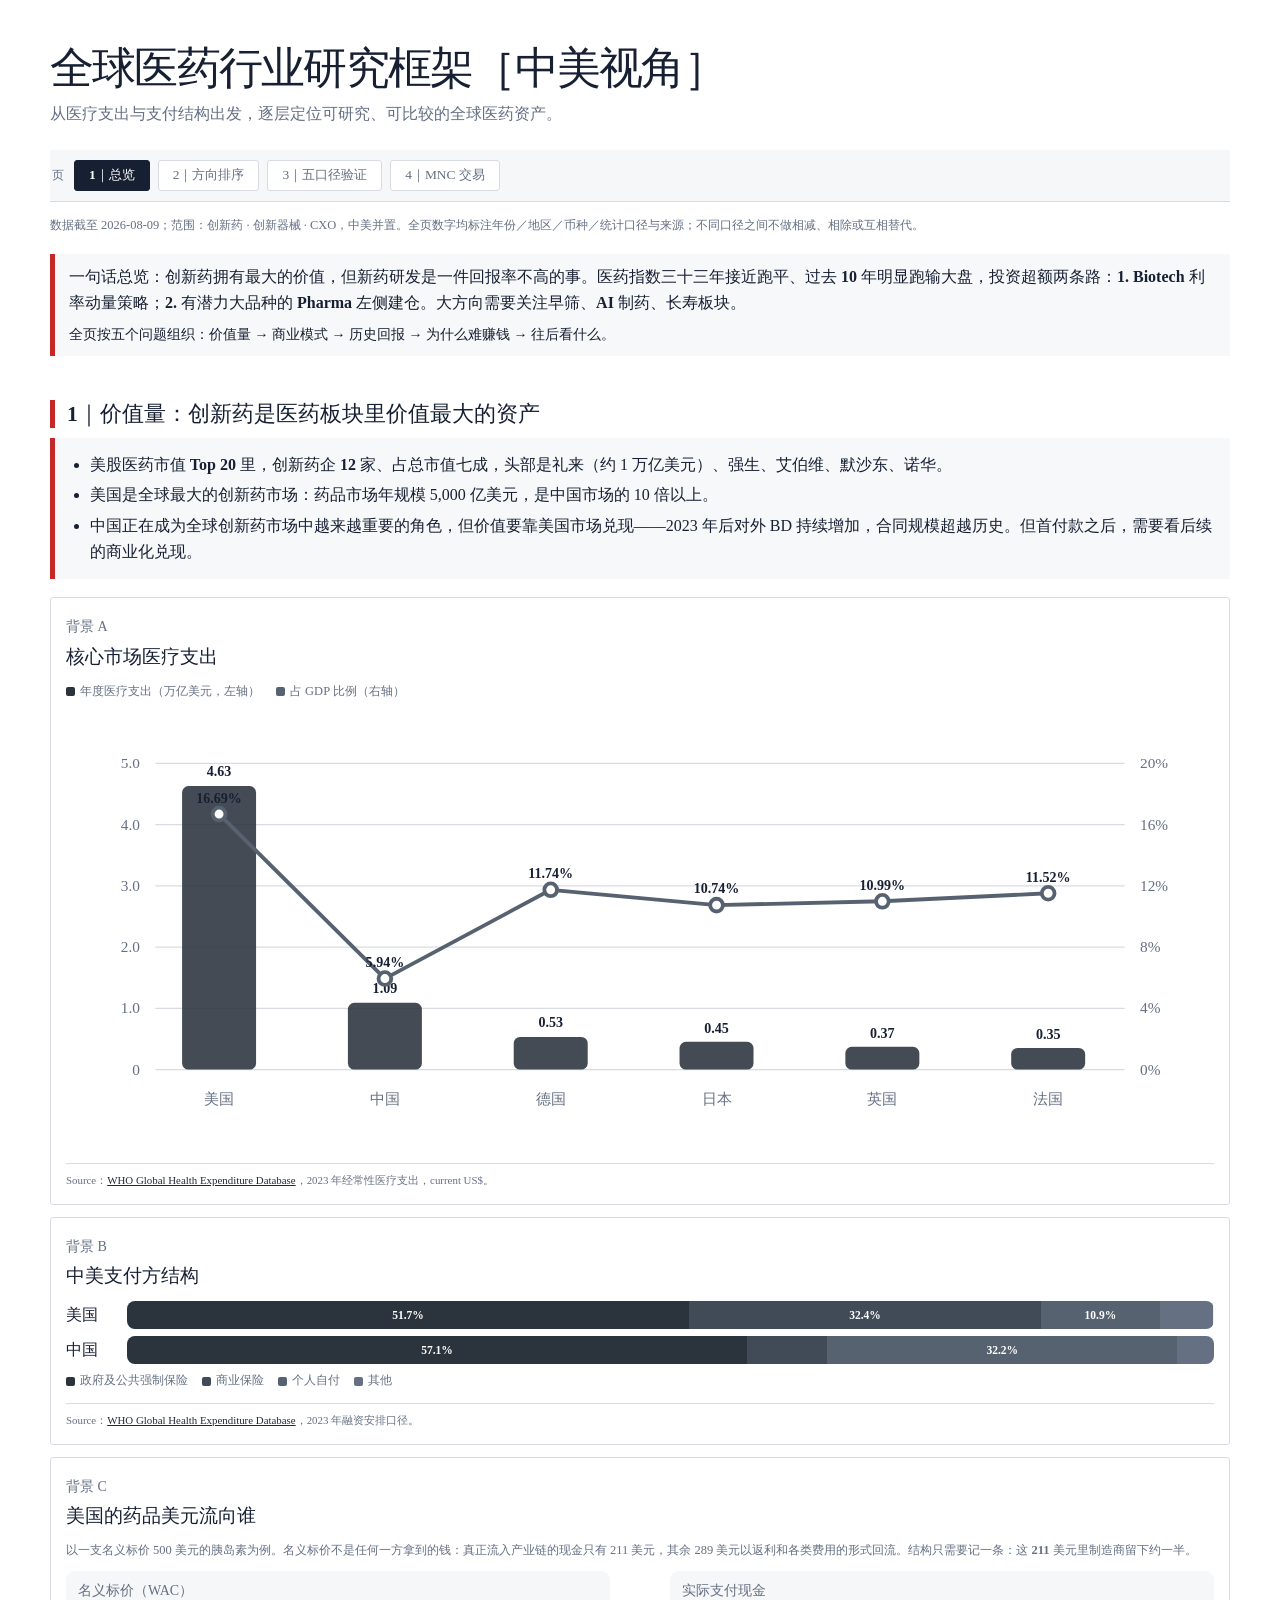
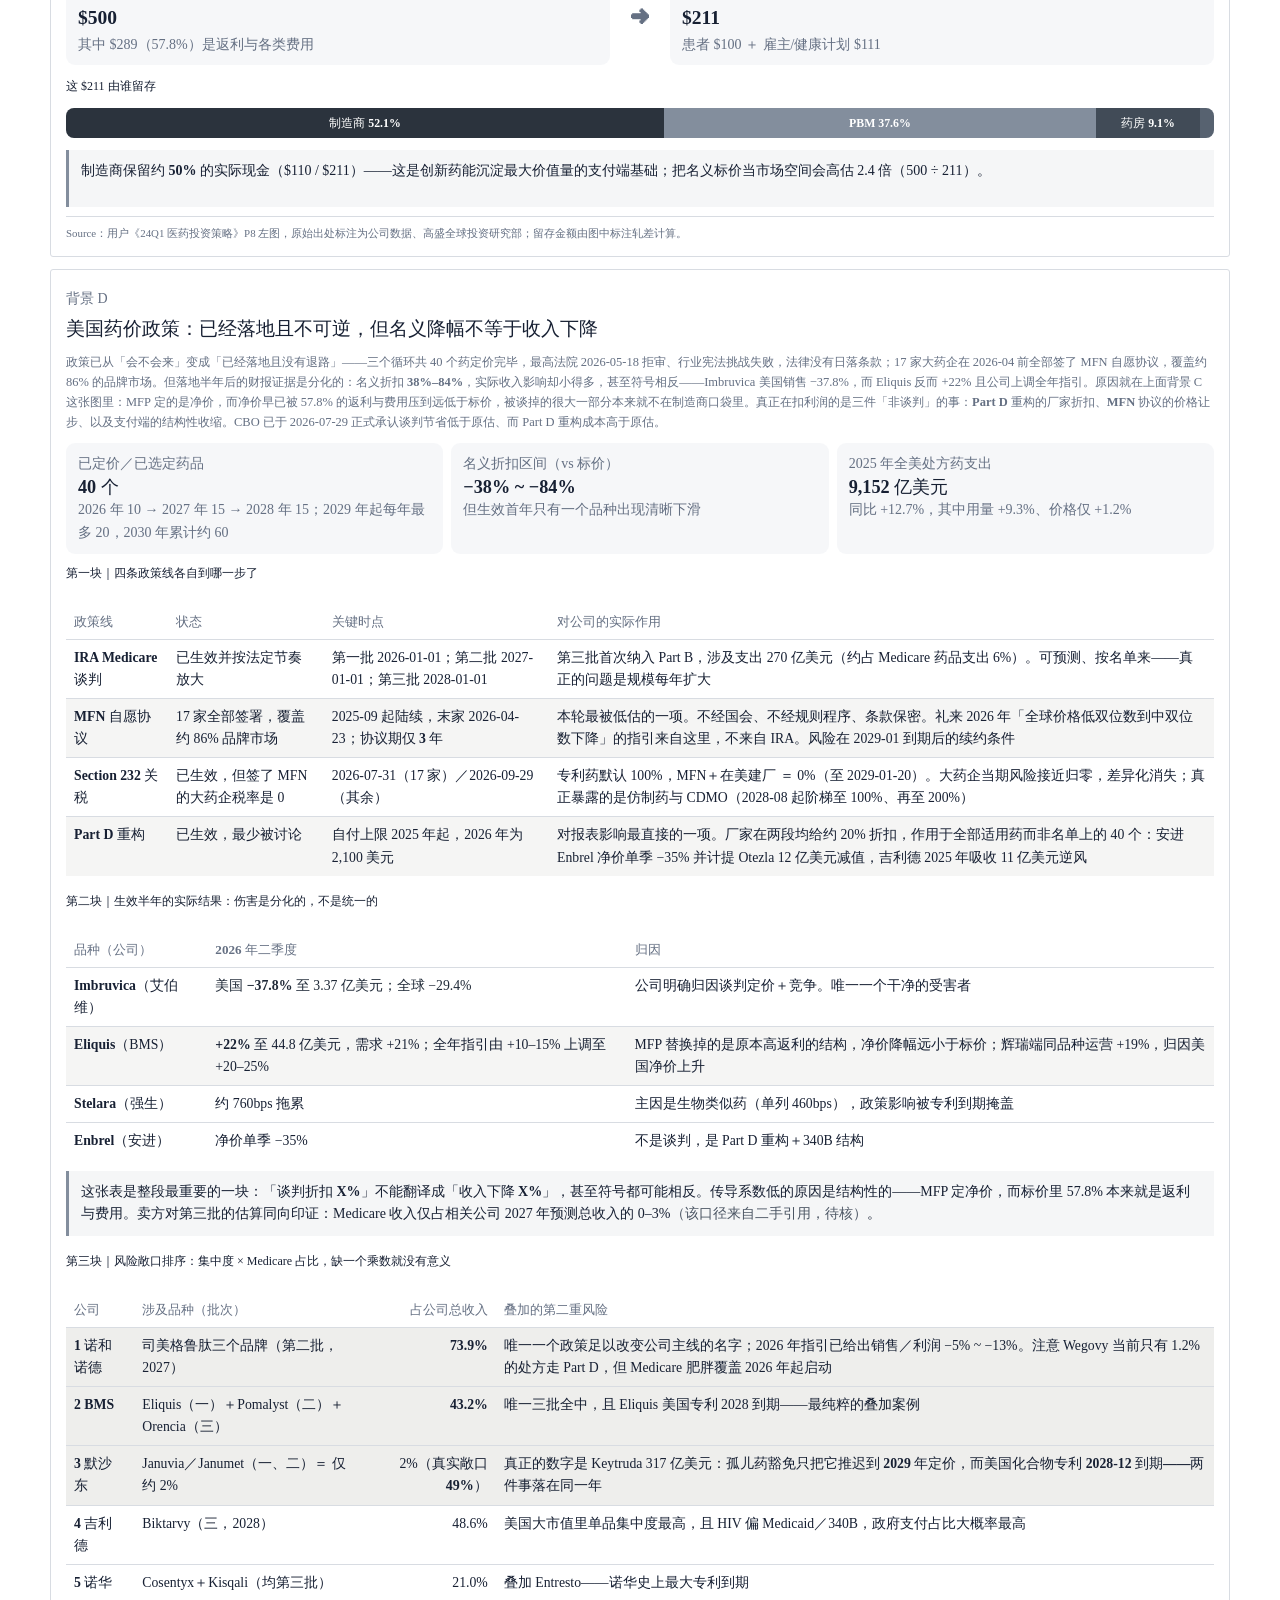
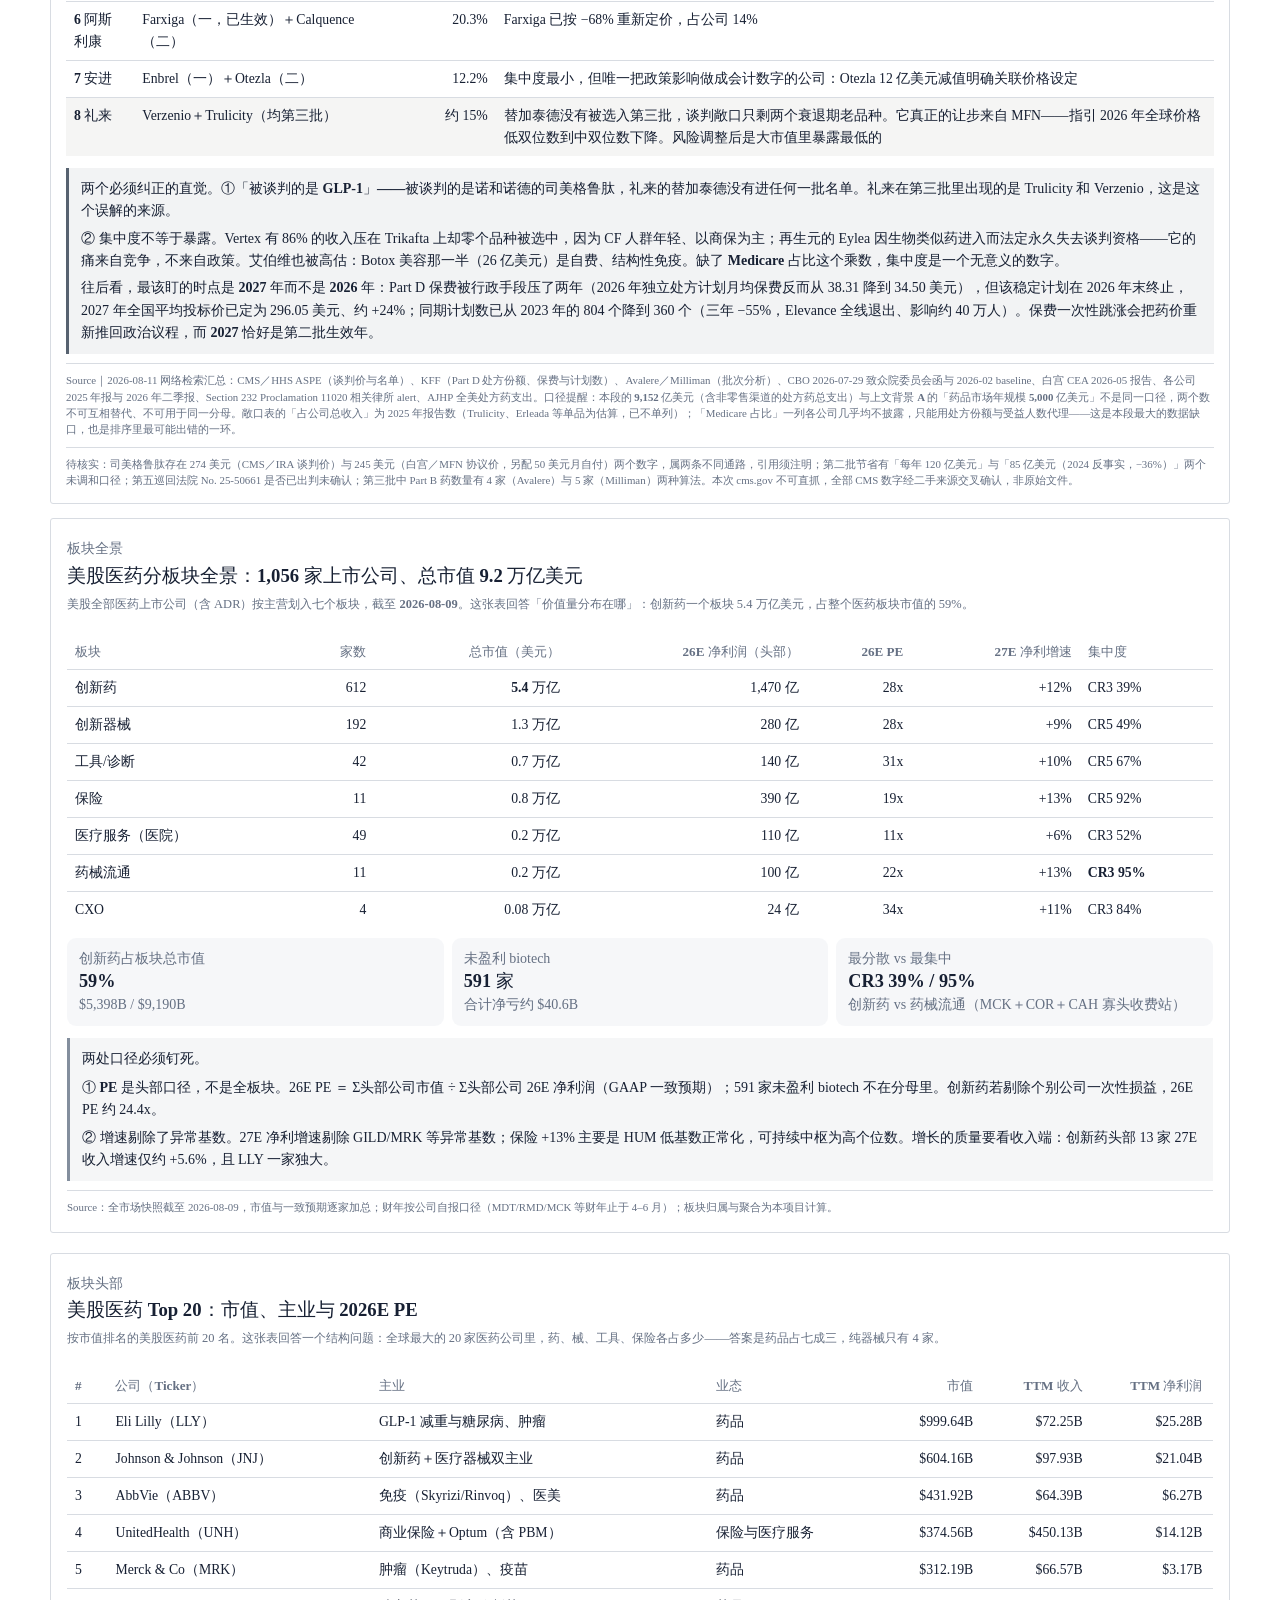
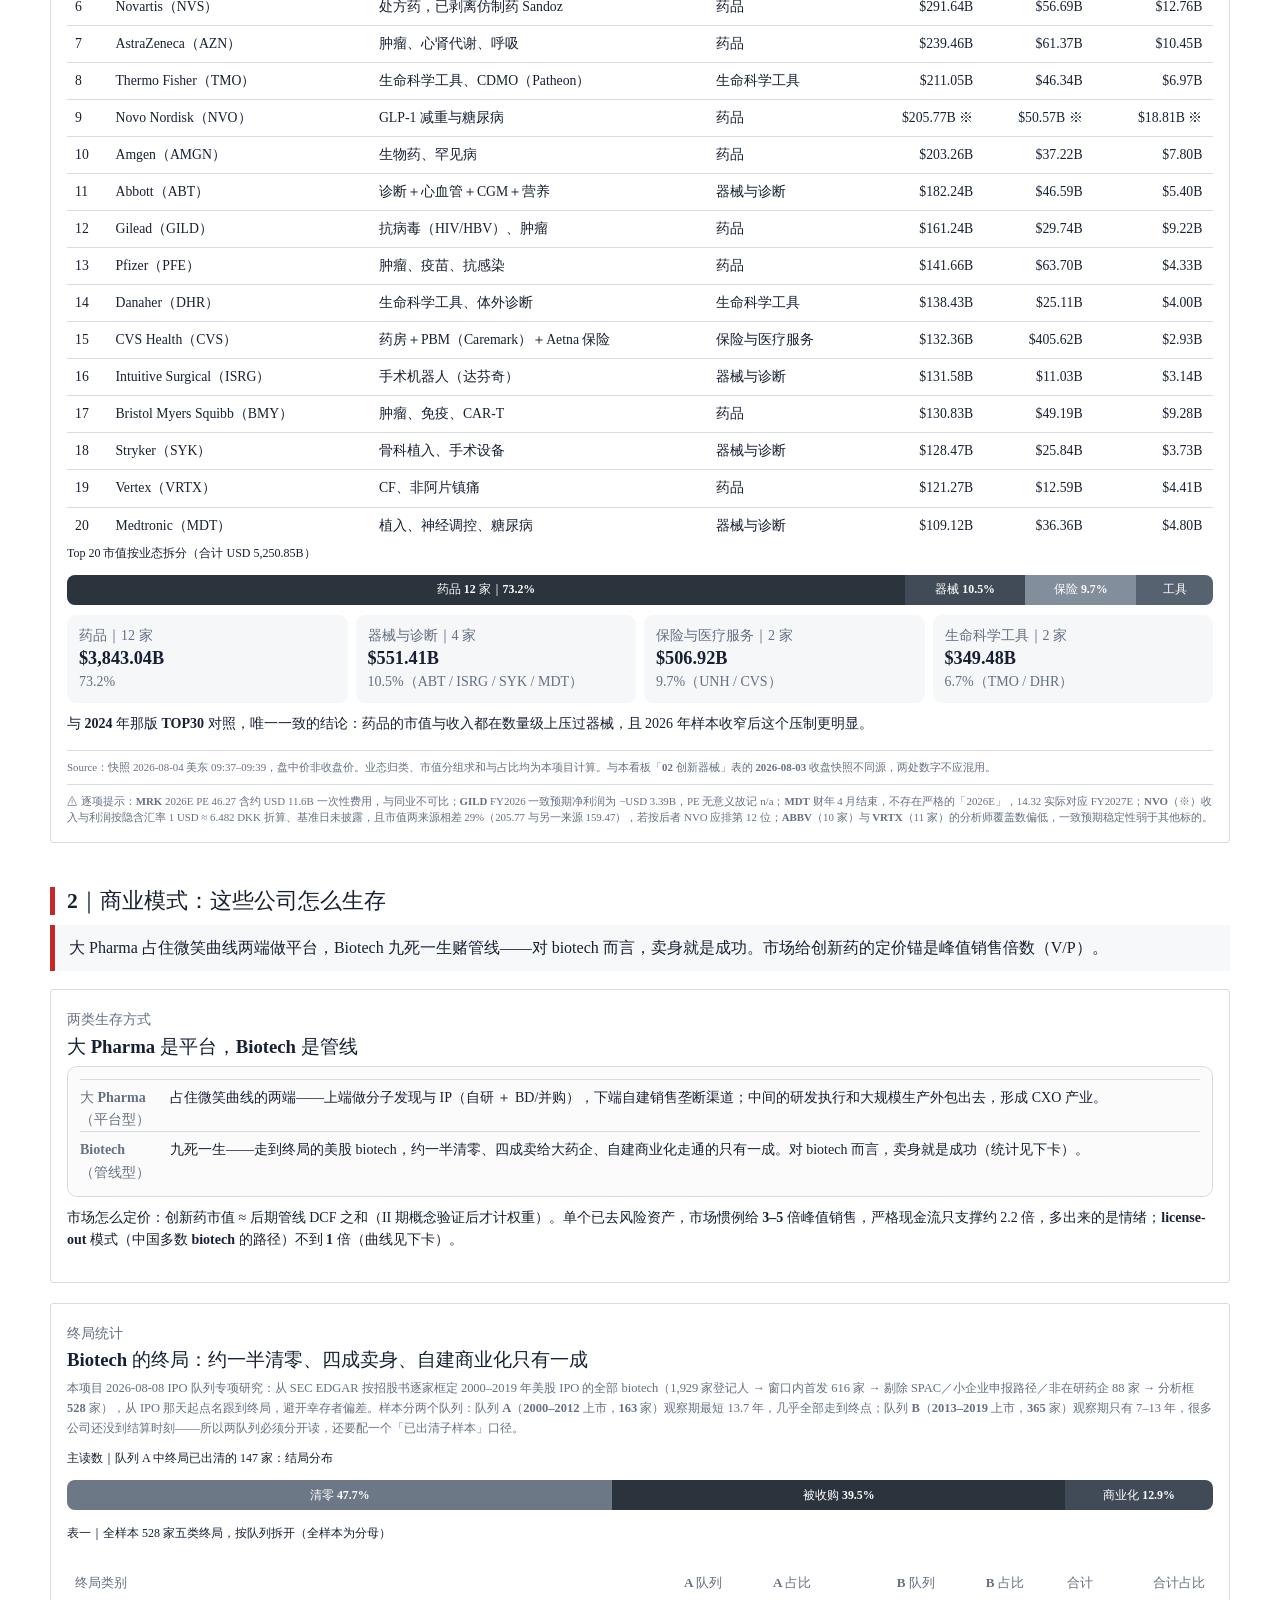
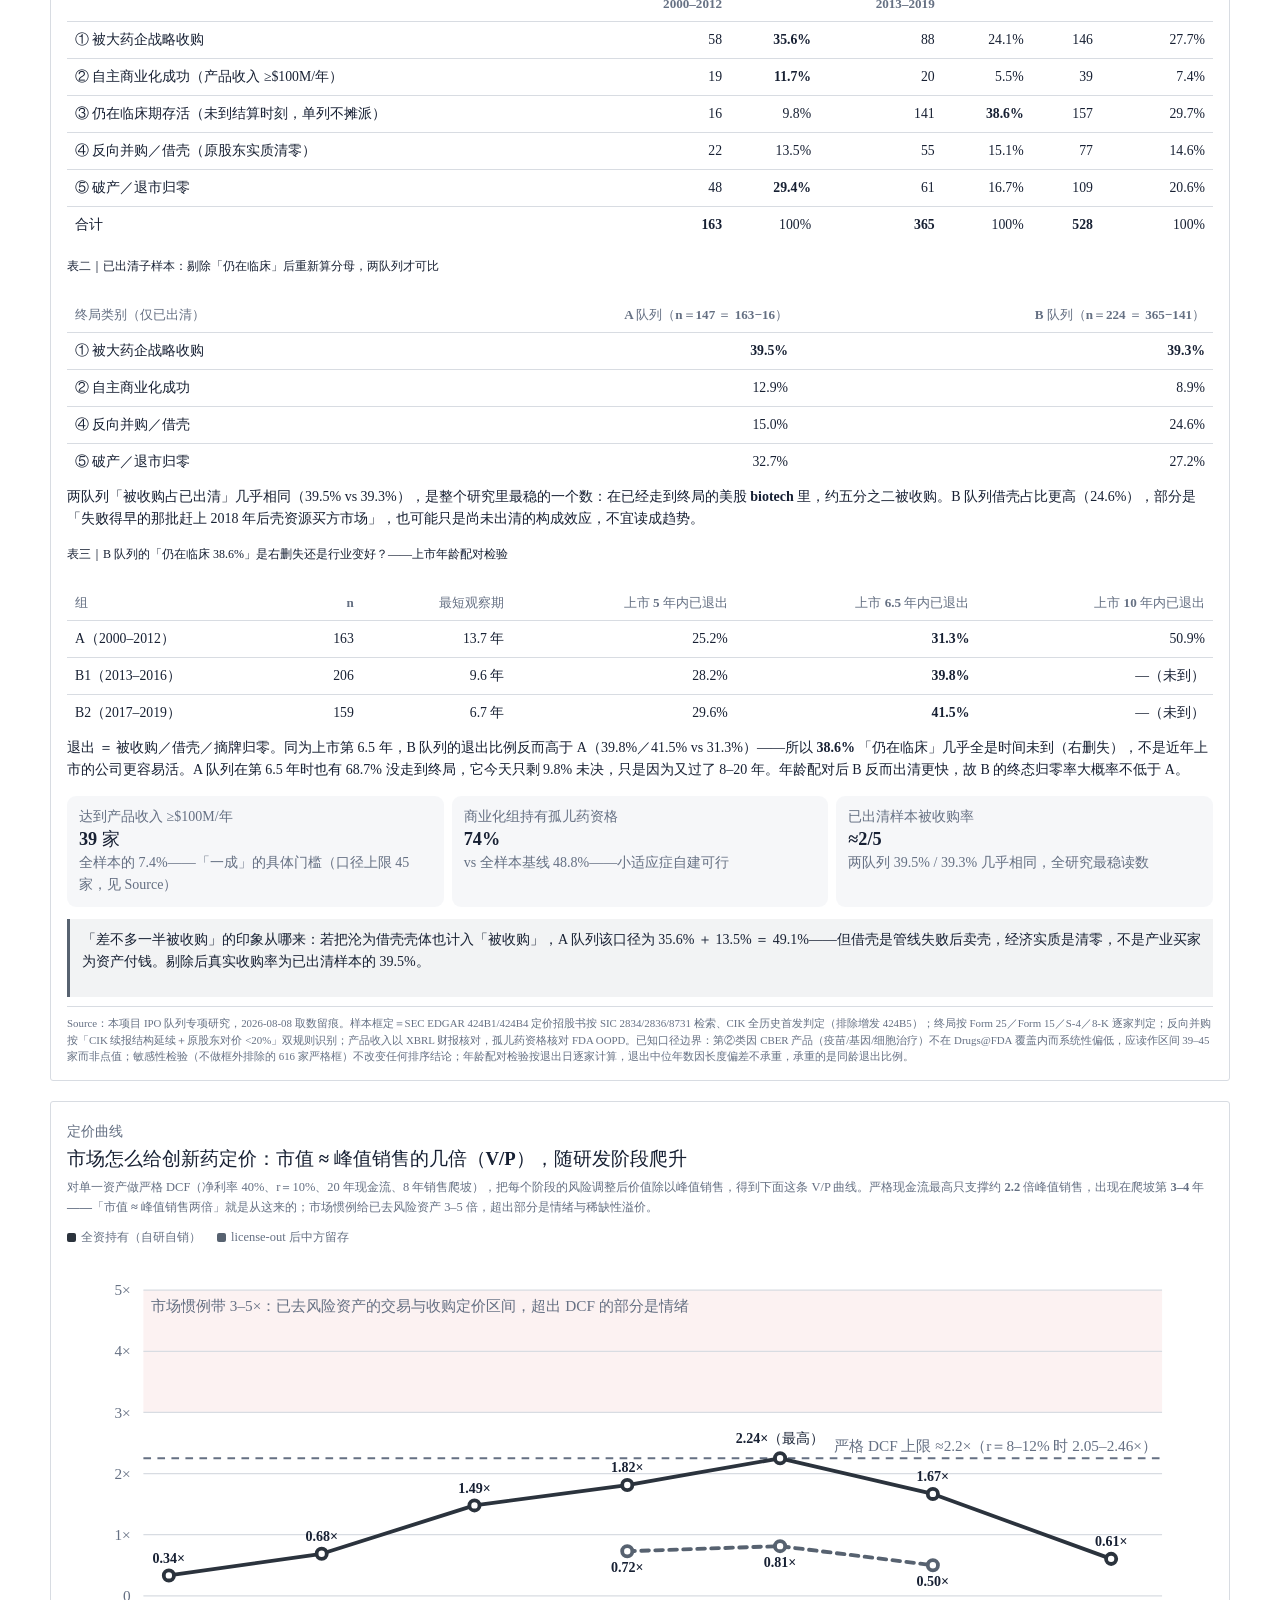
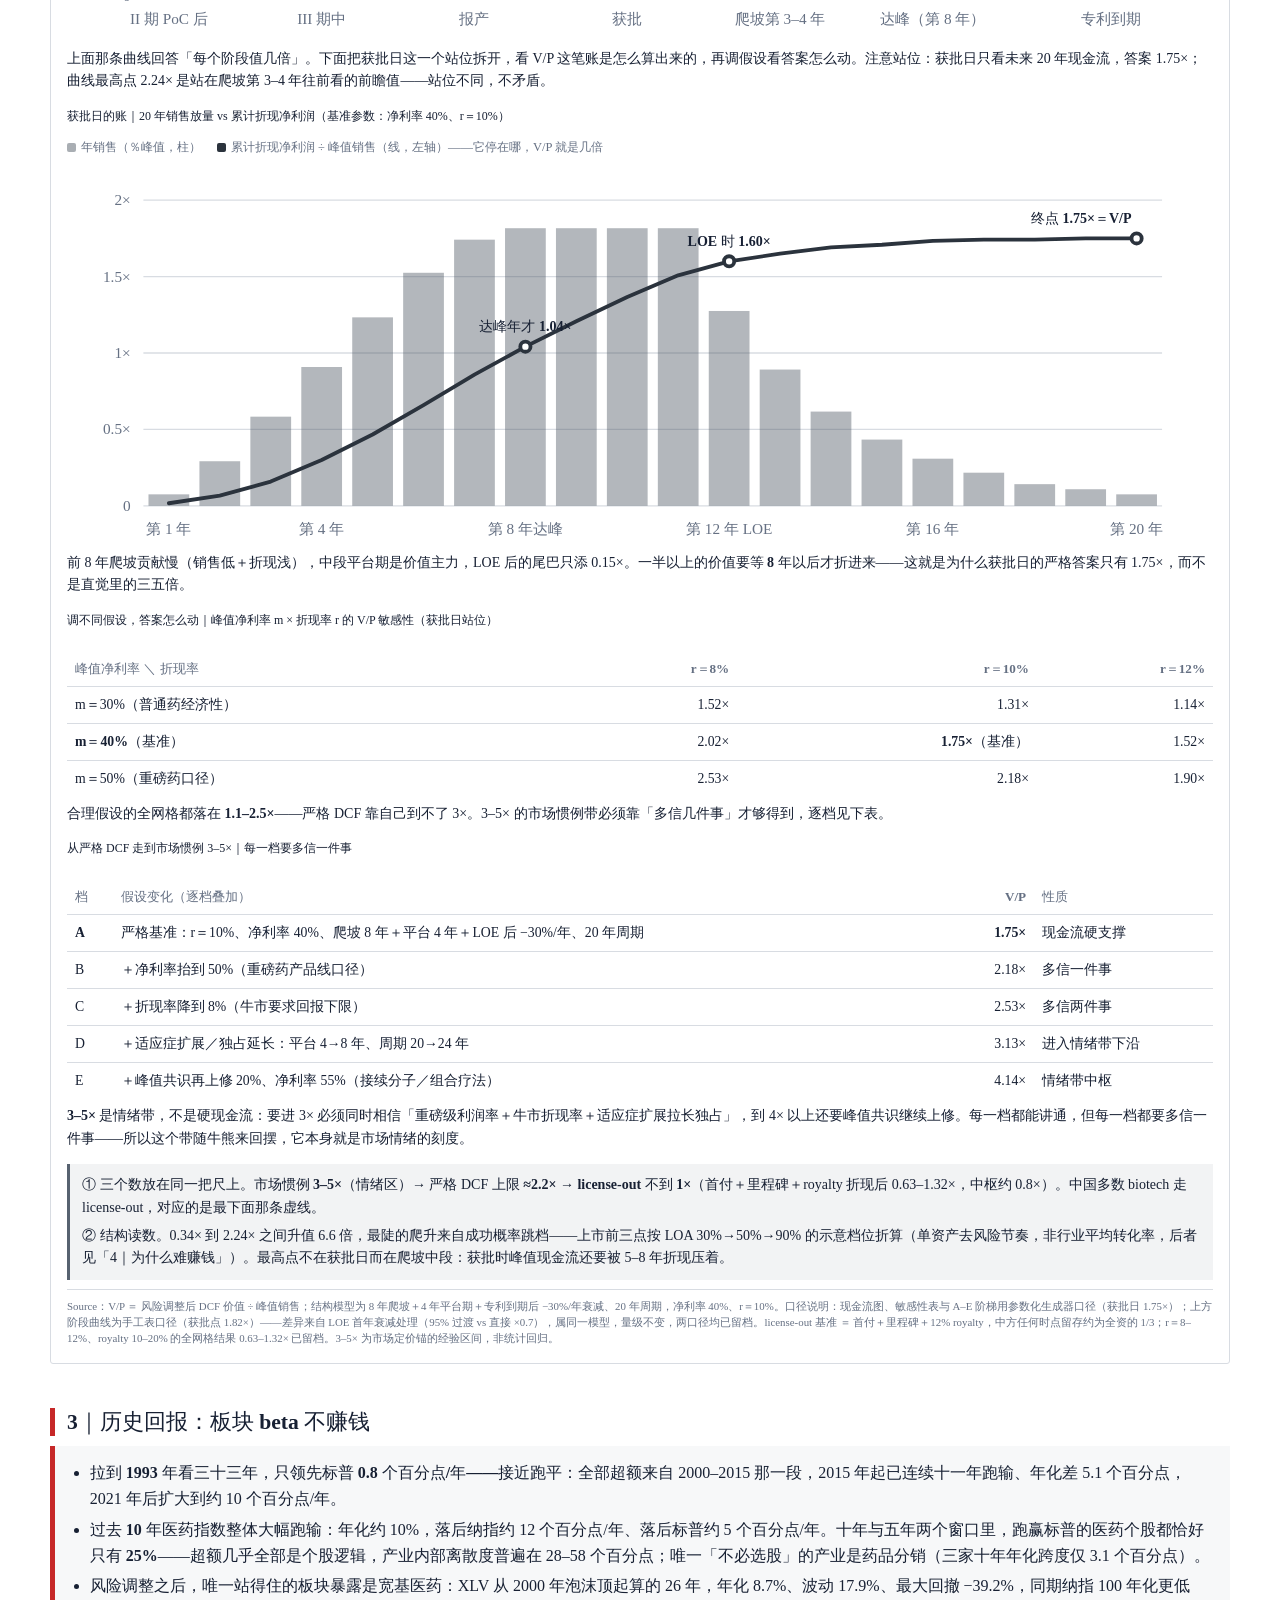
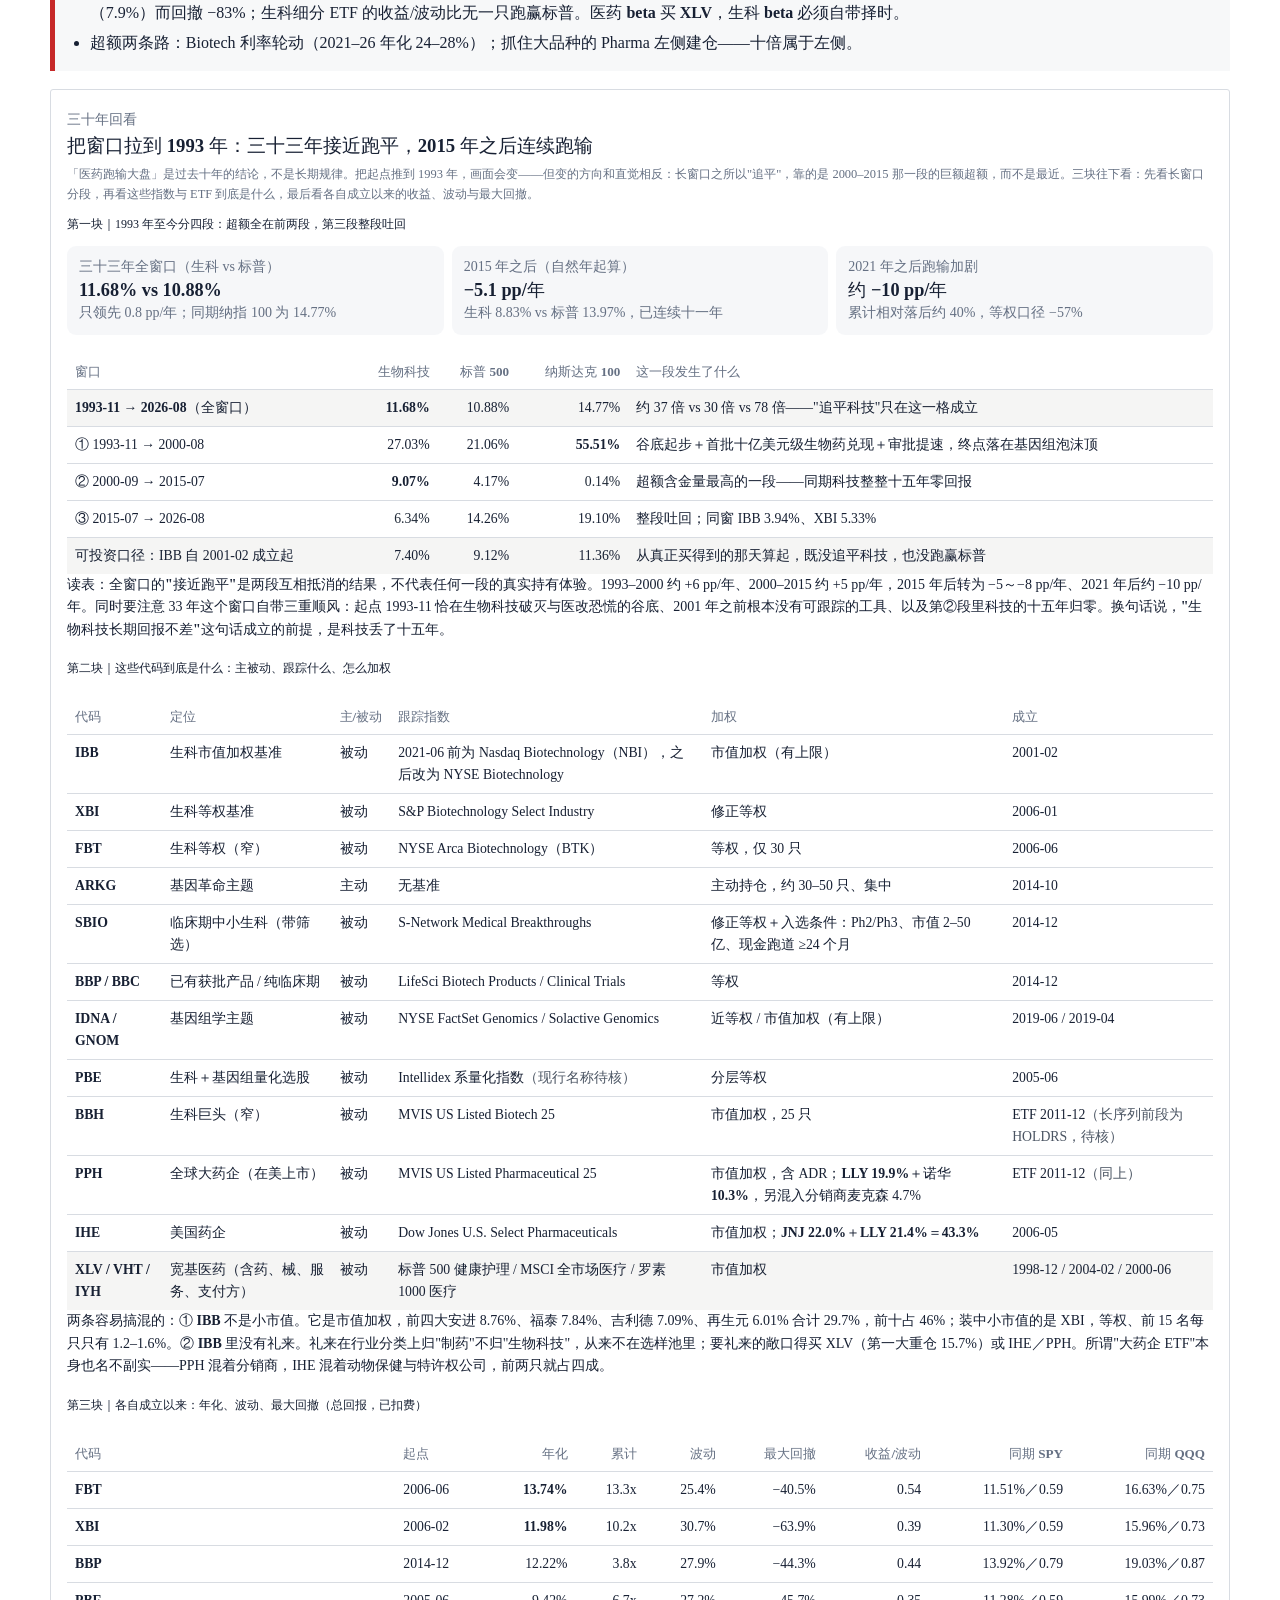
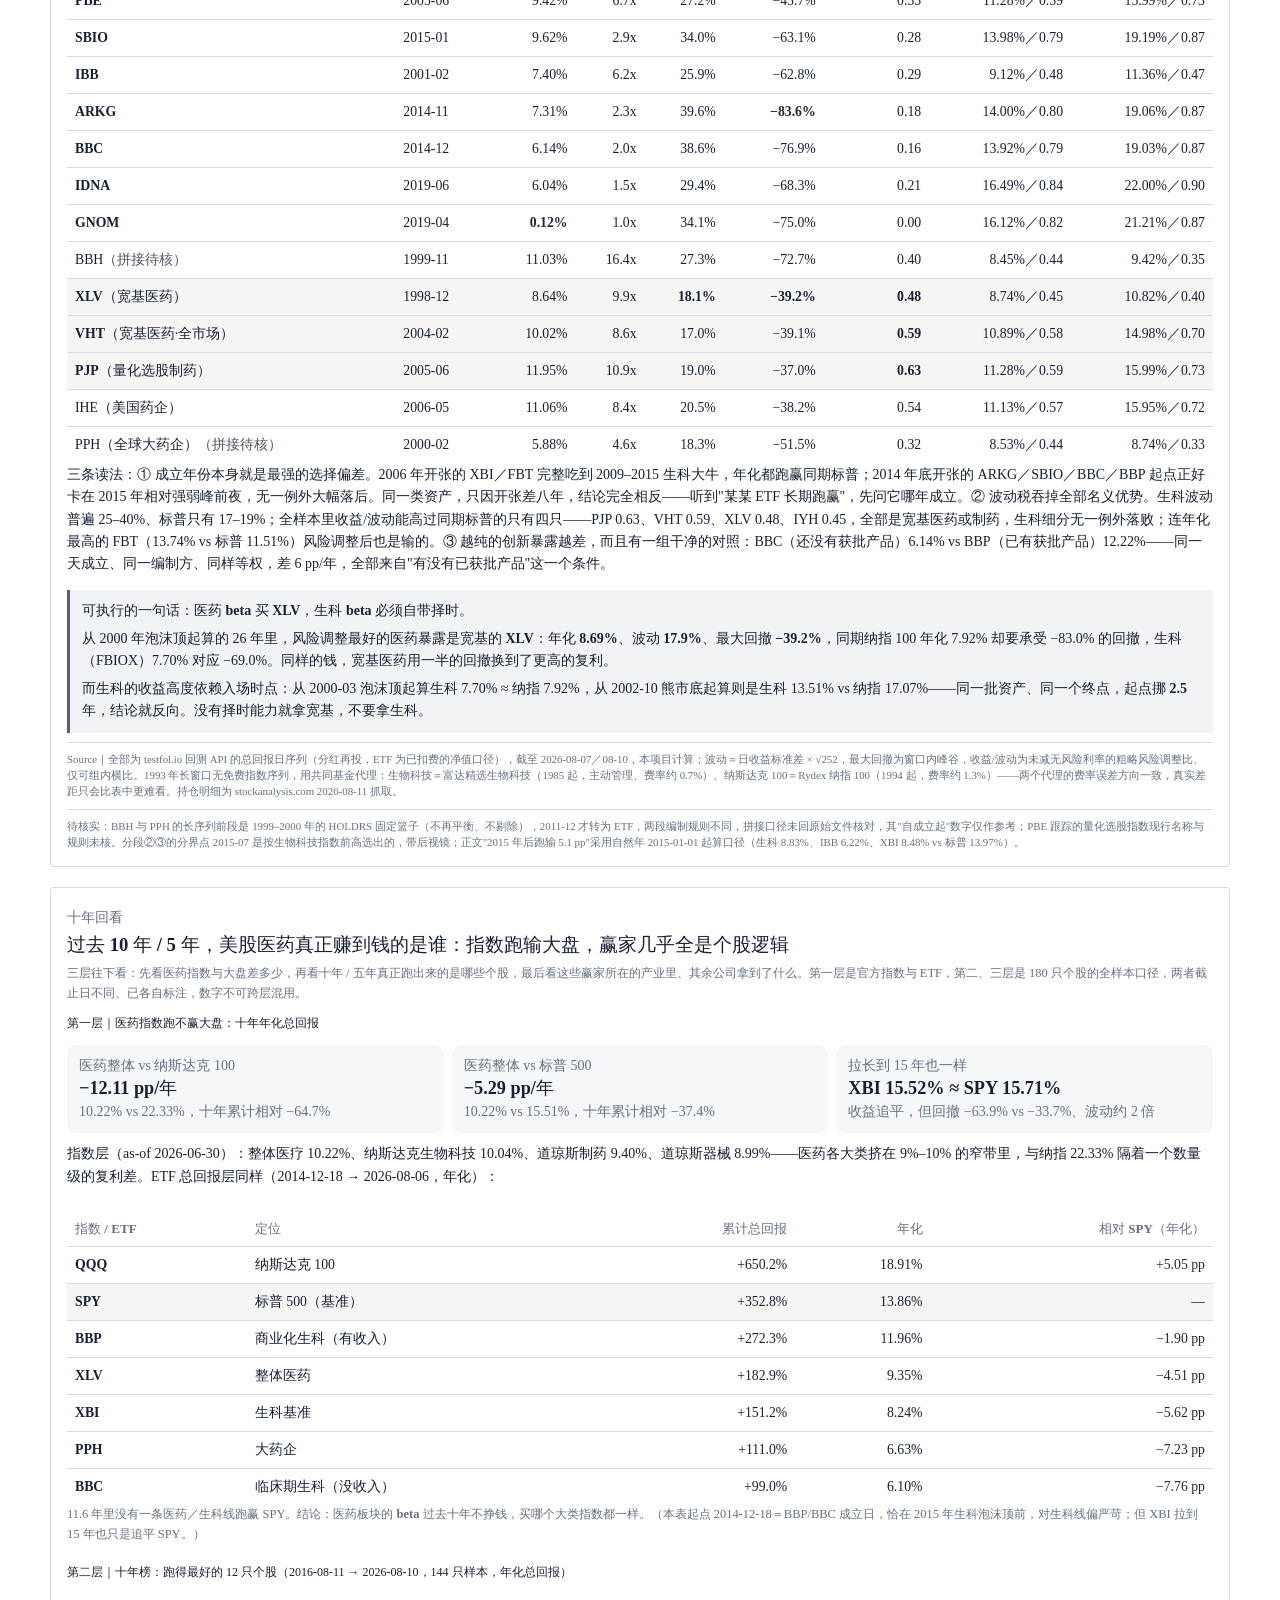
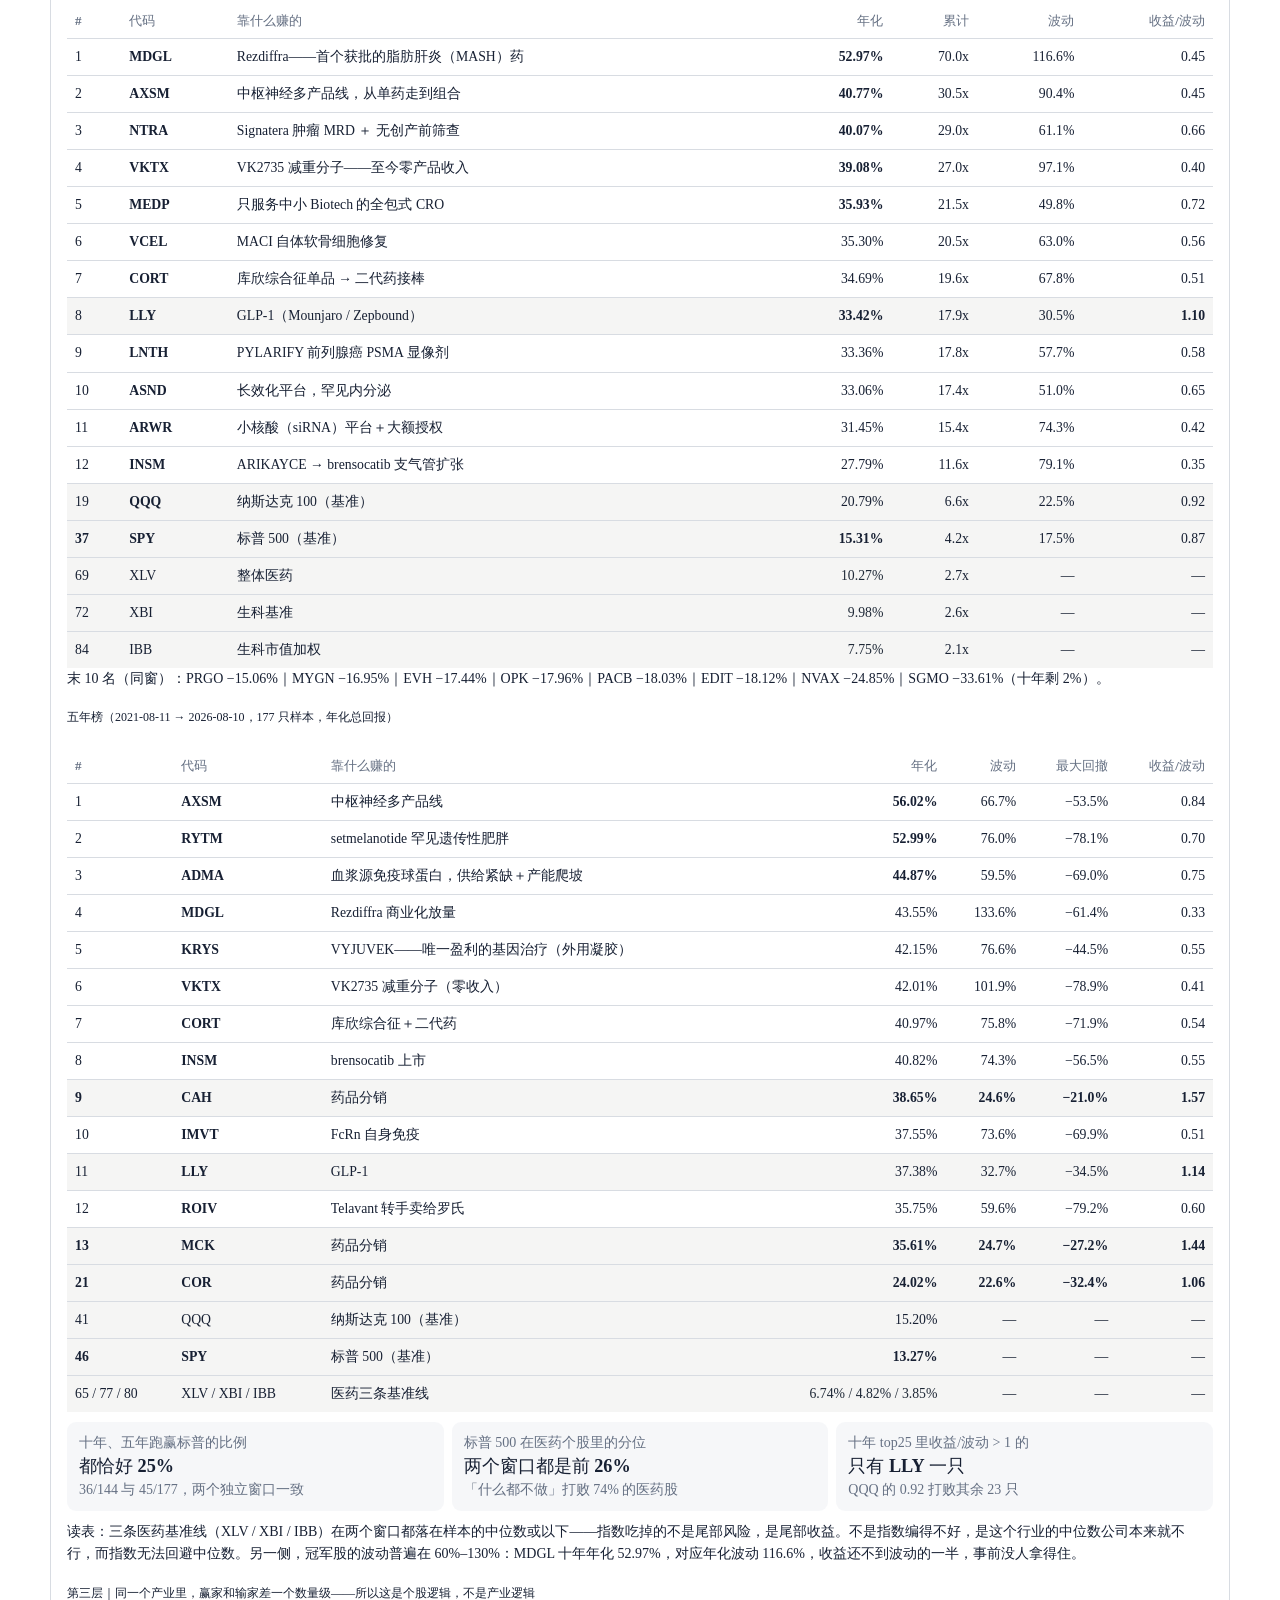
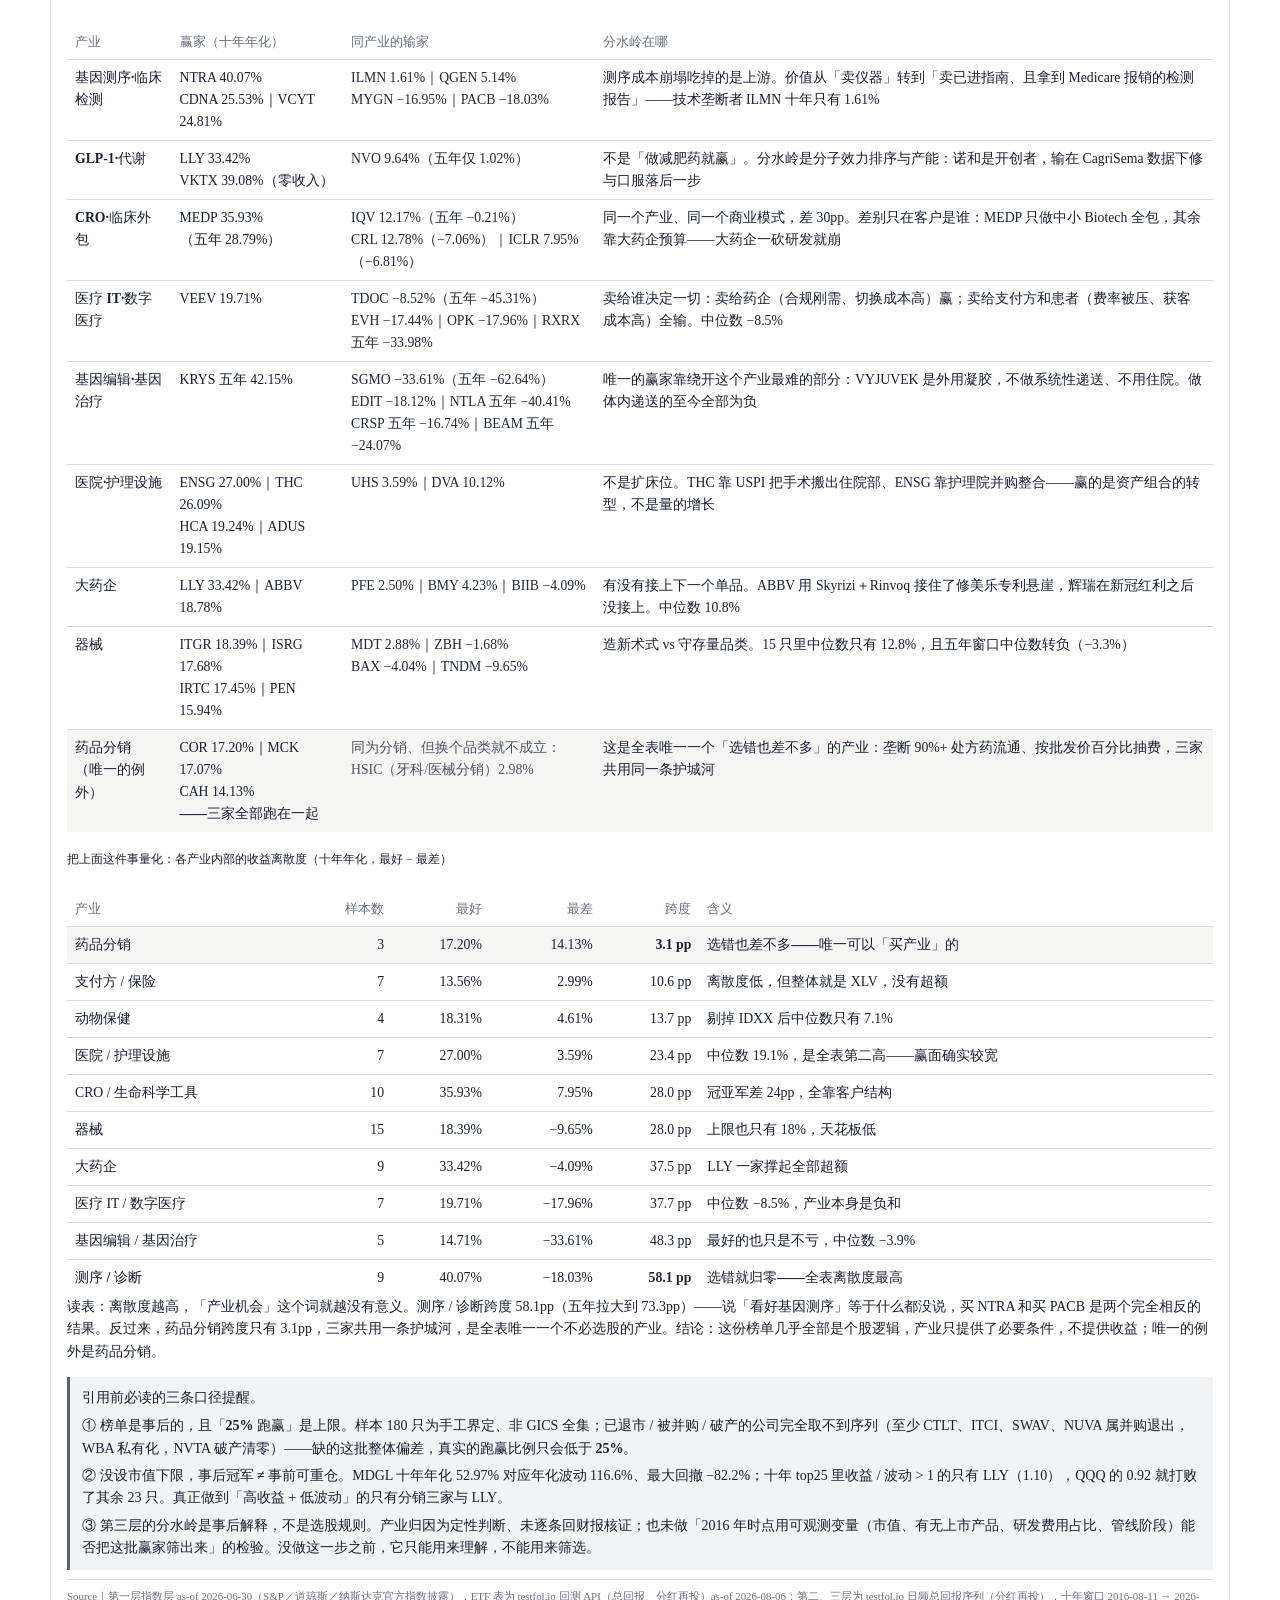
==== commit 372e6ee9: "restyle: 去彩色、楷体+Times 字体、注释缩小（演示版）" ====
--- a/index.html
+++ b/index.html
@@ -7,19 +7,20 @@
   <title>全球医药行业研究框架［中美视角］</title>
   <style>
     :root {
-      color-scheme: light;
-      --background: #f6f7f9;
+      color-scheme: light only;
+      --background: #ffffff;
       --foreground: #172033;
-      --muted: #e8ebf0;
+      --muted: #eceef1;
       --muted-foreground: #657083;
-      --border: #dce1e8;
+      --border: #d8dce2;
       --card: #ffffff;
-      --viz-series-1: #2563eb;
-      --viz-series-2: #0f9f74;
-      --viz-series-3: #e58b13;
-      --viz-series-4: #7c5ce5;
-      --viz-series-5: #d14f72;
-      font-family: Inter, ui-sans-serif, system-ui, -apple-system, BlinkMacSystemFont, "Segoe UI", sans-serif;
+      --viz-series-1: #2b333d;
+      --viz-series-2: #414b57;
+      --viz-series-3: #576270;
+      --viz-series-4: #6d7887;
+      --viz-series-5: #838e9d;
+      font-family: "Times New Roman", Times, "Kaiti SC", STKaiti, KaiTi, "楷体", serif;
+      font-synthesis-weight: none;
     }
     * { box-sizing: border-box; }
     body {
@@ -28,7 +29,7 @@
       color: var(--foreground);
       line-height: 1.6;
     }
-    a { color: #1d4ed8; }
+    a { color: #1f2937; }
     .page-shell {
       width: min(1180px, calc(100% - 32px));
       margin: 0 auto;
@@ -45,8 +46,8 @@
     .card {
       background: var(--card);
       border: 1px solid var(--border);
-      border-radius: 14px;
-      box-shadow: 0 10px 28px rgba(23, 32, 51, 0.05);
+      border-radius: 3px;
+      box-shadow: none;
     }
     .text-small { font-size: 0.875rem; }
     .text-end { text-align: right; }
@@ -78,29 +79,11 @@
       height: 24px;
       padding: 0 7px;
       place-items: center;
-      border-radius: 999px;
+      border-radius: 3px;
       background: var(--muted);
       color: var(--foreground);
       font-size: 0.78rem;
       font-weight: 700;
-    }
-    @media (prefers-color-scheme: dark) {
-      :root {
-        color-scheme: dark;
-        --background: #0f1420;
-        --foreground: #eef2f8;
-        --muted: #252d3a;
-        --muted-foreground: #a5afbf;
-        --border: #30394a;
-        --card: #171e2b;
-        --viz-series-1: #69a0ff;
-        --viz-series-2: #43cda1;
-        --viz-series-3: #f5ae46;
-        --viz-series-4: #a48bff;
-        --viz-series-5: #f07b9b;
-      }
-      a { color: #8db7ff; }
-      .card { box-shadow: none; }
     }
     @media (max-width: 620px) {
       .page-shell { width: min(100% - 22px, 1180px); padding-top: 28px; }
@@ -199,6 +182,8 @@
       padding-top: 8px;
       border-top: 1px solid var(--border);
       color: var(--muted-foreground);
+      font-size: 0.76rem;
+      line-height: 1.55;
     }
     #global-healthcare-asset-map .payer-visual {
       margin: 10px 0 12px;
@@ -979,16 +964,45 @@
     /* v4.0 章节骨架 */
     #global-healthcare-asset-map .chapter-head { margin: 44px 0 18px; }
     #global-healthcare-asset-map .chapter-head h2 { margin: 0 0 10px; padding-left: 12px; border-left: 5px solid #c62828; font-size: 1.35rem; line-height: 1.3; }
-    #global-healthcare-asset-map .chapter-lede { margin: 0; padding: 10px 14px; border-left: 5px solid #c62828; background: color-mix(in srgb, #c62828 6%, transparent); line-height: 1.65; }
+    #global-healthcare-asset-map .chapter-lede { margin: 0; padding: 10px 14px; border-left: 5px solid #c62828; background: color-mix(in srgb, var(--muted) 42%, transparent); line-height: 1.65; }
     #global-healthcare-asset-map .chapter-lede p { margin: 0; }
     #global-healthcare-asset-map .chapter-lede ul { margin: 0; padding-left: 1.3em; }
     #global-healthcare-asset-map .chapter-lede li { margin: 4px 0; }
+    #global-healthcare-asset-map .ghaf-nav { position: sticky; top: 0; z-index: 60; display: flex; gap: 8px; flex-wrap: wrap; align-items: center; background: rgba(246,247,249,0.96); backdrop-filter: blur(4px); padding: 10px 2px; margin: 0 0 14px; border-bottom: 1px solid var(--border); }
+    #global-healthcare-asset-map .ghaf-nav .ghaf-nav-label { font-size: 0.78rem; color: var(--muted-foreground); margin-right: 2px; }
+    #global-healthcare-asset-map .ghaf-nav button { border: 1px solid var(--border); background: var(--card); border-radius: 3px; padding: 5px 14px; font-size: 0.84rem; cursor: pointer; color: var(--muted-foreground); font-family: inherit; line-height: 1.4; }
+    #global-healthcare-asset-map .ghaf-nav button:hover { border-color: #94a3b8; color: var(--foreground); }
+    #global-healthcare-asset-map .ghaf-nav button.active { background: #172033; border-color: #172033; color: #fff; font-weight: 600; }
+    #global-healthcare-asset-map .ghaf-page { display: none; }
+    #global-healthcare-asset-map .ghaf-page.active { display: block; }
+    /* 注释／口径披露：统一缩小，弱化为脚注层 */
+    #global-healthcare-asset-map .source-note { font-size: 0.68rem; line-height: 1.5; }
+    #global-healthcare-asset-map .pick-caveat { font-size: 0.7rem; }
+    #global-healthcare-asset-map .map-kicker,
+    #global-healthcare-asset-map .data-note,
+    #global-healthcare-asset-map .block-note,
+    #global-healthcare-asset-map .framework-note,
+    #global-healthcare-asset-map .muted-line,
+    #global-healthcare-asset-map .examples,
+    #global-healthcare-asset-map .chart-legend,
+    #global-healthcare-asset-map .payer-legend { font-size: 0.78rem; }
+    #global-healthcare-asset-map .scatter-note { font-size: 9px; }
+    #global-healthcare-asset-map .model-attr > b { font-size: 0.72rem; }
   </style>
 
+  <nav class="ghaf-nav" aria-label="看板分页">
+    <span class="ghaf-nav-label">页</span>
+    <button type="button" data-ghaf-page="1" class="active">1｜总览</button>
+    <button type="button" data-ghaf-page="2">2｜方向排序</button>
+    <button type="button" data-ghaf-page="3">3｜五口径验证</button>
+    <button type="button" data-ghaf-page="4">4｜MNC 交易</button>
+  </nav>
+
+  <div class="ghaf-page active" id="ghaf-page-1">
   <p class="map-kicker text-small">数据截至 2026-08-09；范围：创新药 · 创新器械 · CXO，中美并置。全页数字均标注年份／地区／币种／统计口径与来源；不同口径之间不做相减、相除或互相替代。</p>
 
   <div class="chapter-lede" style="margin:18px 0 6px;">
-    <p><strong>一句话总览：创新药拥有最大的价值，但新药研发是一件回报率不高的事。医药指数过去 10 年跑输大盘，投资超额两条路：1. Biotech 利率动量策略；2. 有潜力大品种的 Pharma 左侧建仓。大方向需要关注早筛、AI 制药、长寿板块。</strong></p>
+    <p><strong>一句话总览：创新药拥有最大的价值，但新药研发是一件回报率不高的事。医药指数三十三年接近跑平、过去 10 年明显跑输大盘，投资超额两条路：1. Biotech 利率动量策略；2. 有潜力大品种的 Pharma 左侧建仓。大方向需要关注早筛、AI 制药、长寿板块。</strong></p>
     <p class="text-small" style="margin-top:6px">全页按五个问题组织：价值量 → 商业模式 → 历史回报 → 为什么难赚钱 → 往后看什么。</p>
   </div>
   <div class="chapter-head">
@@ -1139,6 +1153,71 @@
         <p class="text-small"><strong>制造商保留约 50% 的实际现金</strong>（$110 / $211）——这是创新药能沉淀最大价值量的支付端基础；把名义标价当市场空间会高估 2.4 倍（500 ÷ 211）。</p>
       </div>
       <p class="text-small source-note">Source：用户《24Q1 医药投资策略》P8 左图，原始出处标注为公司数据、高盛全球投资研究部；留存金额由图中标注轧差计算。</p>
+    </section>
+
+    <section class="card background-card">
+      <span class="section-label text-small">背景 D</span>
+      <h3>美国药价政策：已经落地且不可逆，但名义降幅不等于收入下降</h3>
+      <p class="text-small data-note">政策已从「会不会来」变成「已经落地且没有退路」——三个循环共 40 个药定价完毕，最高法院 2026-05-18 拒审、行业宪法挑战失败，法律没有日落条款；17 家大药企在 2026-04 前全部签了 MFN 自愿协议，覆盖约 86% 的品牌市场。但落地半年后的财报证据是分化的：<strong>名义折扣 38%–84%，实际收入影响却小得多，甚至符号相反</strong>——Imbruvica 美国销售 −37.8%，而 Eliquis 反而 +22% 且公司上调全年指引。原因就在上面背景 C 这张图里：MFP 定的是净价，而净价早已被 57.8% 的返利与费用压到远低于标价，被谈掉的很大一部分本来就不在制造商口袋里。真正在扣利润的是三件「非谈判」的事：<strong>Part D 重构的厂家折扣、MFN 协议的价格让步、以及支付端的结构性收缩</strong>。CBO 已于 2026-07-29 正式承认谈判节省低于原估、而 Part D 重构成本高于原估。</p>
+
+      <div class="stat-strip">
+        <div><span class="text-small">已定价／已选定药品</span><strong>40 个</strong><span class="text-small">2026 年 10 → 2027 年 15 → 2028 年 15；2029 年起每年最多 20，2030 年累计约 60</span></div>
+        <div><span class="text-small">名义折扣区间（vs 标价）</span><strong>−38% ~ −84%</strong><span class="text-small">但生效首年只有一个品种出现清晰下滑</span></div>
+        <div><span class="text-small">2025 年全美处方药支出</span><strong>9,152 亿美元</strong><span class="text-small">同比 +12.7%，其中用量 +9.3%、价格仅 +1.2%</span></div>
+      </div>
+
+      <p class="text-small chart-label">第一块｜四条政策线各自到哪一步了</p>
+      <div class="table-responsive">
+        <table class="table table-sm company-table">
+          <thead><tr><th>政策线</th><th>状态</th><th class="text-nowrap">关键时点</th><th>对公司的实际作用</th></tr></thead>
+          <tbody>
+            <tr><td><strong>IRA Medicare 谈判</strong></td><td>已生效并按法定节奏放大</td><td>第一批 2026-01-01；第二批 2027-01-01；第三批 2028-01-01</td><td>第三批首次纳入 Part B，涉及支出 270 亿美元（约占 Medicare 药品支出 6%）。<strong>可预测、按名单来</strong>——真正的问题是规模每年扩大</td></tr>
+            <tr style="background:#f5f5f4"><td><strong>MFN 自愿协议</strong></td><td>17 家全部签署，覆盖约 86% 品牌市场</td><td>2025-09 起陆续，末家 2026-04-23；<strong>协议期仅 3 年</strong></td><td><strong>本轮最被低估的一项。</strong>不经国会、不经规则程序、条款保密。礼来 2026 年「全球价格低双位数到中双位数下降」的指引来自这里，不来自 IRA。风险在 2029-01 到期后的续约条件</td></tr>
+            <tr><td><strong>Section 232 关税</strong></td><td>已生效，但签了 MFN 的大药企税率是 0</td><td>2026-07-31（17 家）／2026-09-29（其余）</td><td>专利药默认 100%，MFN＋在美建厂 ＝ 0%（至 2029-01-20）。<strong>大药企当期风险接近归零，差异化消失</strong>；真正暴露的是仿制药与 CDMO（2028-08 起阶梯至 100%、再至 200%）</td></tr>
+            <tr style="background:#f5f5f4"><td><strong>Part D 重构</strong></td><td>已生效，最少被讨论</td><td>自付上限 2025 年起，2026 年为 2,100 美元</td><td><strong>对报表影响最直接的一项。</strong>厂家在两段均给约 20% 折扣，作用于全部适用药而非名单上的 40 个：安进 Enbrel 净价单季 −35% 并计提 Otezla 12 亿美元减值，吉利德 2025 年吸收 11 亿美元逆风</td></tr>
+          </tbody>
+        </table>
+      </div>
+
+      <p class="text-small chart-label" style="margin-top:16px">第二块｜生效半年的实际结果：伤害是分化的，不是统一的</p>
+      <div class="table-responsive">
+        <table class="table table-sm company-table">
+          <thead><tr><th>品种（公司）</th><th>2026 年二季度</th><th>归因</th></tr></thead>
+          <tbody>
+            <tr><td><strong>Imbruvica</strong>（艾伯维）</td><td style="color:#1f2937"><strong>美国 −37.8%</strong> 至 3.37 亿美元；全球 −29.4%</td><td>公司明确归因谈判定价＋竞争。<strong>唯一一个干净的受害者</strong></td></tr>
+            <tr style="background:#f5f5f4"><td><strong>Eliquis</strong>（BMS）</td><td><strong>+22%</strong> 至 44.8 亿美元，需求 +21%；全年指引由 +10–15% 上调至 +20–25%</td><td>MFP 替换掉的是原本高返利的结构，净价降幅远小于标价；辉瑞端同品种运营 +19%，归因美国<strong>净价上升</strong></td></tr>
+            <tr><td><strong>Stelara</strong>（强生）</td><td>约 760bps 拖累</td><td>主因是生物类似药（单列 460bps），政策影响被专利到期掩盖</td></tr>
+            <tr><td><strong>Enbrel</strong>（安进）</td><td>净价单季 −35%</td><td><strong>不是谈判</strong>，是 Part D 重构＋340B 结构</td></tr>
+          </tbody>
+        </table>
+      </div>
+      <div class="counter-note">
+        <p class="text-small" style="margin:0"><strong>这张表是整段最重要的一块：「谈判折扣 X%」不能翻译成「收入下降 X%」，甚至符号都可能相反。</strong>传导系数低的原因是结构性的——MFP 定净价，而标价里 57.8% 本来就是返利与费用。卖方对第三批的估算同向印证：Medicare 收入仅占相关公司 2027 年预测总收入的 0–3%<span style="color:#4b5563">（该口径来自二手引用，待核）</span>。</p>
+      </div>
+
+      <p class="text-small chart-label" style="margin-top:16px">第三块｜风险敞口排序：集中度 × Medicare 占比，缺一个乘数就没有意义</p>
+      <div class="table-responsive">
+        <table class="table table-sm company-table">
+          <thead><tr><th>公司</th><th>涉及品种（批次）</th><th class="text-end">占公司总收入</th><th>叠加的第二重风险</th></tr></thead>
+          <tbody>
+            <tr style="background:#eeeeec"><td><strong>1 诺和诺德</strong></td><td>司美格鲁肽三个品牌（第二批，2027）</td><td class="text-end"><strong>73.9%</strong></td><td><strong>唯一一个政策足以改变公司主线的名字</strong>；2026 年指引已给出销售／利润 −5% ~ −13%。注意 Wegovy 当前只有 1.2% 的处方走 Part D，但 Medicare 肥胖覆盖 2026 年起启动</td></tr>
+            <tr style="background:#eeeeec"><td><strong>2 BMS</strong></td><td>Eliquis（一）＋Pomalyst（二）＋Orencia（三）</td><td class="text-end"><strong>43.2%</strong></td><td><strong>唯一三批全中</strong>，且 Eliquis 美国专利 2028 到期——最纯粹的叠加案例</td></tr>
+            <tr style="background:#eeeeec"><td><strong>3 默沙东</strong></td><td>Januvia／Janumet（一、二）＝ 仅约 2%</td><td class="text-end">2%<span class="text-small">（真实敞口 <strong>49%</strong>）</span></td><td>真正的数字是 Keytruda 317 亿美元：<strong>孤儿药豁免只把它推迟到 2029 年定价，而美国化合物专利 2028-12 到期——两件事落在同一年</strong></td></tr>
+            <tr><td><strong>4 吉利德</strong></td><td>Biktarvy（三，2028）</td><td class="text-end">48.6%</td><td>美国大市值里单品集中度最高，且 HIV 偏 Medicaid／340B，政府支付占比大概率最高</td></tr>
+            <tr><td><strong>5 诺华</strong></td><td>Cosentyx＋Kisqali（均第三批）</td><td class="text-end">21.0%</td><td>叠加 Entresto——诺华史上最大专利到期</td></tr>
+            <tr><td><strong>6 阿斯利康</strong></td><td>Farxiga（一，已生效）＋Calquence（二）</td><td class="text-end">20.3%</td><td>Farxiga 已按 −68% 重新定价，占公司 14%</td></tr>
+            <tr><td><strong>7 安进</strong></td><td>Enbrel（一）＋Otezla（二）</td><td class="text-end">12.2%</td><td>集中度最小，但<strong>唯一把政策影响做成会计数字的公司</strong>：Otezla 12 亿美元减值明确关联价格设定</td></tr>
+            <tr style="background:#f5f5f4"><td><strong>8 礼来</strong></td><td>Verzenio＋Trulicity（均第三批）</td><td class="text-end">约 15%</td><td><strong>替加泰德没有被选入第三批</strong>，谈判敞口只剩两个衰退期老品种。它真正的让步来自 MFN——指引 2026 年全球价格低双位数到中双位数下降。<strong>风险调整后是大市值里暴露最低的</strong></td></tr>
+          </tbody>
+        </table>
+      </div>
+      <div class="ratio-check">
+        <p class="text-small" style="margin:0 0 5px"><strong>两个必须纠正的直觉。①「被谈判的是 GLP-1」——被谈判的是诺和诺德的司美格鲁肽，礼来的替加泰德没有进任何一批名单。</strong>礼来在第三批里出现的是 Trulicity 和 Verzenio，这是这个误解的来源。</p>
+        <p class="text-small" style="margin:0 0 5px"><strong>② 集中度不等于暴露。</strong>Vertex 有 86% 的收入压在 Trikafta 上却零个品种被选中，因为 CF 人群年轻、以商保为主；再生元的 Eylea 因生物类似药进入而<strong>法定永久失去谈判资格</strong>——它的痛来自竞争，不来自政策。艾伯维也被高估：Botox 美容那一半（26 亿美元）是自费、结构性免疫。<strong>缺了 Medicare 占比这个乘数，集中度是一个无意义的数字。</strong></p>
+        <p class="text-small" style="margin:0"><strong>往后看，最该盯的时点是 2027 年而不是 2026 年：</strong>Part D 保费被行政手段压了两年（2026 年独立处方计划月均保费反而从 38.31 降到 34.50 美元），但该稳定计划在 2026 年末终止，2027 年全国平均投标价已定为 296.05 美元、约 +24%；同期计划数已从 2023 年的 804 个降到 360 个（三年 −55%，Elevance 全线退出、影响约 40 万人）。<strong>保费一次性跳涨会把药价重新推回政治议程，而 2027 恰好是第二批生效年。</strong></p>
+      </div>
+      <p class="text-small source-note">Source｜2026-08-11 网络检索汇总：CMS／HHS ASPE（谈判价与名单）、KFF（Part D 处方份额、保费与计划数）、Avalere／Milliman（批次分析）、CBO 2026-07-29 致众院委员会函与 2026-02 baseline、白宫 CEA 2026-05 报告、各公司 2025 年报与 2026 年二季报、Section 232 Proclamation 11020 相关律所 alert、AJHP 全美处方药支出。<strong>口径提醒：本段的 9,152 亿美元（含非零售渠道的处方药总支出）与上文背景 A 的「药品市场年规模 5,000 亿美元」不是同一口径，两个数不可互相替代、不可用于同一分母。</strong>敞口表的「占公司总收入」为 2025 年报告数（Trulicity、Erleada 等单品为估算，已不单列）；「Medicare 占比」一列各公司几乎均不披露，只能用处方份额与受益人数代理——这是本段最大的数据缺口，也是排序里最可能出错的一环。</p>
+      <p class="text-small source-note"><strong>待核实：</strong>司美格鲁肽存在 274 美元（CMS／IRA 谈判价）与 245 美元（白宫／MFN 协议价，另配 50 美元月自付）两个数字，属两条不同通路，引用须注明；第二批节省有「每年 120 亿美元」与「85 亿美元（2024 反事实，−36%）」两个未调和口径；第五巡回法院 No. 25-50661 是否已出判未确认；第三批中 Part B 药数量有 4 家（Avalere）与 5 家（Milliman）两种算法。本次 cms.gov 不可直抓，全部 CMS 数字经二手来源交叉确认，非原始文件。</p>
     </section>
   </div>
 
@@ -1244,18 +1323,9 @@
       <div><span class="text-small">生命科学工具｜2 家</span><strong>$349.48B</strong><span class="text-small">6.7%（TMO / DHR）</span></div>
     </div>
 
-    <div class="ratio-check">
-      <p class="text-small" style="margin:0 0 6px"><strong>收入口径的药械比：4.08 倍还是 5.53 倍，取决于怎么切 JNJ 和 ABT。</strong></p>
-      <p class="text-small" style="margin:0">按分部口径（把 JNJ 的器械收入、ABT 的诊断与器械收入切给器械侧）＝ 633.24 : 155.33 ＝ <strong>4.08×</strong>；按整体归属口径（公司整体收入按主业全额计入一侧）＝ 662.21 : 119.82 ＝ <strong>5.53×</strong>。两种算法都需要把保险与工具两侧共 <strong>USD 920.64B</strong> 收入排除在外，占 Top 20 合计收入 1,709.23B 的 53.9%——也就是说超过一半的 Top 20 收入根本不是卖药或卖械赚的。引用药械比时必须同时给出口径，否则 4.08 与 5.53 会被当成矛盾数据。</p>
-    </div>
-
-    <div class="counter-note">
-      <p class="text-small"><strong>单赛道器械能长多大：只有一家挤进 Top 20。</strong>美股市值 ≥USD 20B 的单赛道器械公司共 6 家——ISRG $131.44B、Edwards Lifesciences $51.25B、Alcon $34.03B、DexCom $32.78B、ResMed $31.06B、STERIS $22.72B。其中<strong>仅 ISRG 进入 Top 20（第 16 位），且是第二名 EW 的 2.57 倍</strong>。这在数量上印证了「单赛道天花板」：手术机器人是唯一突破的术式，其余全部停在 300~500 亿美金一线。CXO 无一家进入 Top 20，最大的纯 CXO 是 IQVIA（约 USD 38B，第 44 位）。</p>
-    </div>
-
     <p class="text-small"><strong>与 2024 年那版 TOP30 对照，唯一一致的结论：药品的市值与收入都在数量级上压过器械</strong>，且 2026 年样本收窄后这个压制更明显。</p>
 
-    <p class="text-small source-note">Source：快照 2026-08-04 美东 09:37–09:39，<strong>盘中价非收盘价</strong>。业态归类、市值分组求和、药械比与占比均为本项目计算。<strong>与本看板「02 创新器械」表的 2026-08-03 收盘快照不同源，两处数字不应混用。</strong></p>
+    <p class="text-small source-note">Source：快照 2026-08-04 美东 09:37–09:39，<strong>盘中价非收盘价</strong>。业态归类、市值分组求和与占比均为本项目计算。<strong>与本看板「02 创新器械」表的 2026-08-03 收盘快照不同源，两处数字不应混用。</strong></p>
     <p class="text-small source-note">⚠ 逐项提示：<strong>MRK</strong> 2026E PE 46.27 含约 USD 11.6B 一次性费用，与同业不可比；<strong>GILD</strong> FY2026 一致预期净利润为 −USD 3.39B，PE 无意义故记 n/a；<strong>MDT</strong> 财年 4 月结束，不存在严格的「2026E」，14.32 实际对应 FY2027E；<strong>NVO</strong>（※）收入与利润按隐含汇率 1 USD ≈ 6.482 DKK 折算、基准日未披露，且市值两来源相差 29%（205.77 与另一来源 159.47），若按后者 NVO 应排第 12 位；<strong>ABBV</strong>（10 家）与 <strong>VRTX</strong>（11 家）的分析师覆盖数偏低，一致预期稳定性弱于其他标的。</p>
   </section>
 
@@ -1284,25 +1354,92 @@
   <section class="card model-card">
     <span class="section-label text-small">终局统计</span>
     <h3>Biotech 的终局：约一半清零、四成卖身、自建商业化只有一成</h3>
-    <p class="text-small data-note">2000–2019 年美股 IPO 的 biotech 共 528 家（SEC EDGAR 招股书逐家框定，避开幸存者偏差）。主读数取 2000–2012 年上市、终局已出清的 147 家——上市至今超过 13 年，几乎每家都走到了终点。</p>
-
-    <p class="text-small chart-label">2000–2012 IPO、终局已出清的 147 家：结局分布</p>
+    <p class="text-small data-note">本项目 2026-08-08 IPO 队列专项研究：从 SEC EDGAR 按招股书逐家框定 2000–2019 年美股 IPO 的全部 biotech（1,929 家登记人 → 窗口内首发 616 家 → 剔除 SPAC／小企业申报路径／非在研药企 88 家 → <strong>分析框 528 家</strong>），从 IPO 那天起点名跟到终局，避开幸存者偏差。样本分两个队列：<strong>队列 A（2000–2012 上市，163 家）</strong>观察期最短 13.7 年，几乎全部走到终点；<strong>队列 B（2013–2019 上市，365 家）</strong>观察期只有 7–13 年，很多公司还没到结算时刻——所以两队列必须分开读，还要配一个「已出清子样本」口径。</p>
+
+    <p class="text-small chart-label">主读数｜队列 A 中终局已出清的 147 家：结局分布</p>
     <div class="split-bar" role="img" aria-label="已出清biotech终局分布：清零47.7%，被收购39.5%，自建商业化12.9%">
       <span class="seg-4" style="width:47.6%" title="清零 47.7% ＝ 退市归零 32.7% ＋ 沦为借壳壳体 15.0%">清零 47.7%</span>
       <span class="seg-1" style="width:39.5%" title="被大药企收购 39.5%">被收购 39.5%</span>
       <span class="seg-2" style="width:12.9%" title="自建商业化走通 12.9%">商业化 12.9%</span>
     </div>
 
+    <p class="text-small chart-label" style="margin-top:14px">表一｜全样本 528 家五类终局，按队列拆开（全样本为分母）</p>
+    <div class="table-responsive">
+      <table class="table table-sm company-table wide-table">
+        <thead>
+          <tr>
+            <th>终局类别</th>
+            <th class="text-end">A 队列<br>2000–2012</th>
+            <th class="text-end">A 占比</th>
+            <th class="text-end">B 队列<br>2013–2019</th>
+            <th class="text-end">B 占比</th>
+            <th class="text-end">合计</th>
+            <th class="text-end">合计占比</th>
+          </tr>
+        </thead>
+        <tbody>
+          <tr><td>① 被大药企战略收购</td><td class="text-end">58</td><td class="text-end"><strong>35.6%</strong></td><td class="text-end">88</td><td class="text-end">24.1%</td><td class="text-end">146</td><td class="text-end">27.7%</td></tr>
+          <tr><td>② 自主商业化成功（产品收入 ≥$100M/年）</td><td class="text-end">19</td><td class="text-end"><strong>11.7%</strong></td><td class="text-end">20</td><td class="text-end">5.5%</td><td class="text-end">39</td><td class="text-end">7.4%</td></tr>
+          <tr><td>③ 仍在临床期存活（未到结算时刻，单列不摊派）</td><td class="text-end">16</td><td class="text-end">9.8%</td><td class="text-end">141</td><td class="text-end"><strong>38.6%</strong></td><td class="text-end">157</td><td class="text-end">29.7%</td></tr>
+          <tr><td>④ 反向并购／借壳（原股东实质清零）</td><td class="text-end">22</td><td class="text-end">13.5%</td><td class="text-end">55</td><td class="text-end">15.1%</td><td class="text-end">77</td><td class="text-end">14.6%</td></tr>
+          <tr><td>⑤ 破产／退市归零</td><td class="text-end">48</td><td class="text-end"><strong>29.4%</strong></td><td class="text-end">61</td><td class="text-end">16.7%</td><td class="text-end">109</td><td class="text-end">20.6%</td></tr>
+          <tr><td><strong>合计</strong></td><td class="text-end"><strong>163</strong></td><td class="text-end">100%</td><td class="text-end"><strong>365</strong></td><td class="text-end">100%</td><td class="text-end"><strong>528</strong></td><td class="text-end">100%</td></tr>
+        </tbody>
+      </table>
+    </div>
+
+    <p class="text-small chart-label" style="margin-top:14px">表二｜已出清子样本：剔除「仍在临床」后重新算分母，两队列才可比</p>
+    <div class="table-responsive">
+      <table class="table table-sm company-table">
+        <thead>
+          <tr>
+            <th>终局类别（仅已出清）</th>
+            <th class="text-end">A 队列（n＝147 ＝ 163−16）</th>
+            <th class="text-end">B 队列（n＝224 ＝ 365−141）</th>
+          </tr>
+        </thead>
+        <tbody>
+          <tr><td>① 被大药企战略收购</td><td class="text-end"><strong>39.5%</strong></td><td class="text-end"><strong>39.3%</strong></td></tr>
+          <tr><td>② 自主商业化成功</td><td class="text-end">12.9%</td><td class="text-end">8.9%</td></tr>
+          <tr><td>④ 反向并购／借壳</td><td class="text-end">15.0%</td><td class="text-end">24.6%</td></tr>
+          <tr><td>⑤ 破产／退市归零</td><td class="text-end">32.7%</td><td class="text-end">27.2%</td></tr>
+        </tbody>
+      </table>
+    </div>
+    <p class="text-small" style="margin-top:6px">两队列「被收购占已出清」几乎相同（39.5% vs 39.3%），是整个研究里最稳的一个数：<strong>在已经走到终局的美股 biotech 里，约五分之二被收购。</strong>B 队列借壳占比更高（24.6%），部分是「失败得早的那批赶上 2018 年后壳资源买方市场」，也可能只是尚未出清的构成效应，不宜读成趋势。</p>
+
+    <p class="text-small chart-label" style="margin-top:14px">表三｜B 队列的「仍在临床 38.6%」是右删失还是行业变好？——上市年龄配对检验</p>
+    <div class="table-responsive">
+      <table class="table table-sm company-table">
+        <thead>
+          <tr>
+            <th>组</th>
+            <th class="text-end">n</th>
+            <th class="text-end">最短观察期</th>
+            <th class="text-end">上市 5 年内已退出</th>
+            <th class="text-end">上市 6.5 年内已退出</th>
+            <th class="text-end">上市 10 年内已退出</th>
+          </tr>
+        </thead>
+        <tbody>
+          <tr><td>A（2000–2012）</td><td class="text-end">163</td><td class="text-end">13.7 年</td><td class="text-end">25.2%</td><td class="text-end"><strong>31.3%</strong></td><td class="text-end">50.9%</td></tr>
+          <tr><td>B1（2013–2016）</td><td class="text-end">206</td><td class="text-end">9.6 年</td><td class="text-end">28.2%</td><td class="text-end"><strong>39.8%</strong></td><td class="text-end">—（未到）</td></tr>
+          <tr><td>B2（2017–2019）</td><td class="text-end">159</td><td class="text-end">6.7 年</td><td class="text-end">29.6%</td><td class="text-end"><strong>41.5%</strong></td><td class="text-end">—（未到）</td></tr>
+        </tbody>
+      </table>
+    </div>
+    <p class="text-small" style="margin-top:6px">退出 ＝ 被收购／借壳／摘牌归零。同为上市第 6.5 年，B 队列的退出比例反而<strong>高于</strong> A（39.8%／41.5% vs 31.3%）——<strong>所以 38.6% 「仍在临床」几乎全是时间未到（右删失），不是近年上市的公司更容易活。</strong>A 队列在第 6.5 年时也有 68.7% 没走到终局，它今天只剩 9.8% 未决，只是因为又过了 8–20 年。年龄配对后 B 反而出清更快，故 B 的终态归零率大概率不低于 A。</p>
+
     <div class="stat-strip">
-      <div><span class="text-small">全样本 528 家：被收购</span><strong>27.7%</strong><span class="text-small">商业化 7.4%／仍在临床 29.7%／借壳 14.6%／归零 20.6%</span></div>
-      <div><span class="text-small">达到产品收入 ≥$100M/年</span><strong>39 家</strong><span class="text-small">全样本的 7.4%——「一成」的具体门槛</span></div>
+      <div><span class="text-small">达到产品收入 ≥$100M/年</span><strong>39 家</strong><span class="text-small">全样本的 7.4%——「一成」的具体门槛（口径上限 45 家，见 Source）</span></div>
       <div><span class="text-small">商业化组持有孤儿药资格</span><strong>74%</strong><span class="text-small">vs 全样本基线 48.8%——小适应症自建可行</span></div>
+      <div><span class="text-small">已出清样本被收购率</span><strong>≈2/5</strong><span class="text-small">两队列 39.5% / 39.3% 几乎相同，全研究最稳读数</span></div>
     </div>
 
     <div class="ratio-check">
-      <p class="text-small"><strong>「差不多一半被收购」的印象从哪来：</strong>若把沦为借壳壳体也计入「被收购」，2000–2012 队列该口径为 35.6% ＋ 13.5% ＝ 49.1%——但借壳是管线失败后卖壳，经济实质是清零，不是产业买家为资产付钱。剔除后真实收购率为已出清样本的 39.5%。</p>
-    </div>
-    <p class="text-small source-note">Source：SEC EDGAR 424B1/424B4 招股书按 SIC 2834/2836/8731 框定，排除 SPAC/器械/Royalty 公司；终局按 Form 25/Form 15/S-4/8-K 逐家判定，产品收入以 XBRL 财报核对，孤儿药资格核对 FDA OOPD 数据库，2026-08-08 取数留痕。反向并购按 CIK 续报结构与「原股东对价 &lt;20%」规则识别。2013–2019 队列「仍在临床 38.6%」经上市年龄配对检验为右删失（时间未到），不是行业变好。</p>
+      <p class="text-small"><strong>「差不多一半被收购」的印象从哪来：</strong>若把沦为借壳壳体也计入「被收购」，A 队列该口径为 35.6% ＋ 13.5% ＝ 49.1%——但借壳是管线失败后卖壳，经济实质是清零，不是产业买家为资产付钱。剔除后真实收购率为已出清样本的 39.5%。</p>
+    </div>
+    <p class="text-small source-note">Source：本项目 IPO 队列专项研究，2026-08-08 取数留痕。样本框定＝SEC EDGAR 424B1/424B4 定价招股书按 SIC 2834/2836/8731 检索、CIK 全历史首发判定（排除增发 424B5）；终局按 Form 25／Form 15／S-4／8-K 逐家判定；反向并购按「CIK 续报结构延续＋原股东对价 &lt;20%」双规则识别；产品收入以 XBRL 财报核对，孤儿药资格核对 FDA OOPD。已知口径边界：第②类因 CBER 产品（疫苗/基因/细胞治疗）不在 Drugs@FDA 覆盖内而系统性偏低，应读作区间 39–45 家而非点值；敏感性检验（不做框外排除的 616 家严格框）不改变任何排序结论；年龄配对检验按退出日逐家计算，退出中位年数因长度偏差不承重，承重的是同龄退出比例。</p>
   </section>
 
   <section class="card model-card">
@@ -1373,312 +1510,401 @@
       </svg>
     </div>
 
+    <p class="text-small" style="margin-top:12px">上面那条曲线回答「每个阶段值几倍」。下面把<strong>获批日</strong>这一个站位拆开，看 V/P 这笔账是怎么算出来的，再调假设看答案怎么动。注意站位：获批日只看未来 20 年现金流，答案 1.75×；曲线最高点 2.24× 是站在爬坡第 3–4 年往前看的前瞻值——站位不同，不矛盾。</p>
+
+    <p class="text-small chart-label" style="margin-top:10px">获批日的账｜20 年销售放量 vs 累计折现净利润（基准参数：净利率 40%、r＝10%）</p>
+    <div class="chart-legend text-small" aria-hidden="true">
+      <span class="legend-item"><span class="legend-swatch" style="background:var(--viz-series-2);opacity:.45"></span>年销售（％峰值，柱）</span>
+      <span class="legend-item"><span class="legend-swatch is-s1"></span>累计折现净利润 ÷ 峰值销售（线，左轴）——它停在哪，V/P 就是几倍</span>
+    </div>
+    <div class="chart-wrap">
+      <svg class="curve-chart" viewBox="0 0 900 300" role="img" aria-labelledby="dcfflow-title dcfflow-desc">
+        <title id="dcfflow-title">获批日站位的 20 年现金流：销售柱与累计折现价值曲线</title>
+        <desc id="dcfflow-desc">组合图。绿色柱为各年销售占峰值百分比：8 年爬坡到 100%，4 年平台，第 12 年专利到期后每年下降三成。蓝色线为累计折现净利润除以峰值销售，逐年爬升，第 20 年停在 1.75 倍。</desc>
+        <g aria-hidden="true">
+          <line class="chart-grid" x1="60" y1="270" x2="860" y2="270"/>
+          <line class="chart-grid" x1="60" y1="210" x2="860" y2="210"/>
+          <line class="chart-grid" x1="60" y1="150" x2="860" y2="150"/>
+          <line class="chart-grid" x1="60" y1="90" x2="860" y2="90"/>
+          <line class="chart-grid" x1="60" y1="30" x2="860" y2="30"/>
+          <text class="chart-axis" x="50" y="274" text-anchor="end">0</text>
+          <text class="chart-axis" x="50" y="214" text-anchor="end">0.5×</text>
+          <text class="chart-axis" x="50" y="154" text-anchor="end">1×</text>
+          <text class="chart-axis" x="50" y="94" text-anchor="end">1.5×</text>
+          <text class="chart-axis" x="50" y="34" text-anchor="end">2×</text>
+
+          <g fill="var(--viz-series-2)" fill-opacity="0.4">
+            <rect x="64" y="261" width="32" height="9"/>
+            <rect x="104" y="235" width="32" height="35"/>
+            <rect x="144" y="200" width="32" height="70"/>
+            <rect x="184" y="161" width="32" height="109"/>
+            <rect x="224" y="122" width="32" height="148"/>
+            <rect x="264" y="87" width="32" height="183"/>
+            <rect x="304" y="61" width="32" height="209"/>
+            <rect x="344" y="52" width="32" height="218"/>
+            <rect x="384" y="52" width="32" height="218"/>
+            <rect x="424" y="52" width="32" height="218"/>
+            <rect x="464" y="52" width="32" height="218"/>
+            <rect x="504" y="117" width="32" height="153"/>
+            <rect x="544" y="163" width="32" height="107"/>
+            <rect x="584" y="196" width="32" height="74"/>
+            <rect x="624" y="218" width="32" height="52"/>
+            <rect x="664" y="233" width="32" height="37"/>
+            <rect x="704" y="244" width="32" height="26"/>
+            <rect x="744" y="253" width="32" height="17"/>
+            <rect x="784" y="257" width="32" height="13"/>
+            <rect x="824" y="261" width="32" height="9"/>
+          </g>
+
+          <polyline class="chart-line" style="stroke:var(--viz-series-1)" points="80,268 120,262 160,251 200,234 240,214 280,191 320,167 360,145 400,125 440,106 480,89 520,78 560,72 600,67 640,65 680,62 720,61 760,61 800,60 840,60"/>
+          <circle class="chart-dot" style="stroke:var(--viz-series-1)" cx="360" cy="145" r="4"/>
+          <circle class="chart-dot" style="stroke:var(--viz-series-1)" cx="520" cy="78" r="4"/>
+          <circle class="chart-dot" style="stroke:var(--viz-series-1)" cx="840" cy="60" r="4"/>
+          <text class="chart-value" x="360" y="133" text-anchor="middle">达峰年才 1.04×</text>
+          <text class="chart-value" x="520" y="66" text-anchor="middle">LOE 时 1.60×</text>
+          <text class="chart-value" x="836" y="48" text-anchor="end">终点 1.75×＝V/P</text>
+
+          <text class="chart-axis" x="80" y="292" text-anchor="middle">第 1 年</text>
+          <text class="chart-axis" x="200" y="292" text-anchor="middle">第 4 年</text>
+          <text class="chart-axis" x="360" y="292" text-anchor="middle">第 8 年达峰</text>
+          <text class="chart-axis" x="520" y="292" text-anchor="middle">第 12 年 LOE</text>
+          <text class="chart-axis" x="680" y="292" text-anchor="middle">第 16 年</text>
+          <text class="chart-axis" x="840" y="292" text-anchor="middle">第 20 年</text>
+        </g>
+      </svg>
+    </div>
+    <p class="text-small" style="margin-top:6px">前 8 年爬坡贡献慢（销售低＋折现浅），中段平台期是价值主力，LOE 后的尾巴只添 0.15×。<strong>一半以上的价值要等 8 年以后才折进来</strong>——这就是为什么获批日的严格答案只有 1.75×，而不是直觉里的三五倍。</p>
+
+    <p class="text-small chart-label" style="margin-top:14px">调不同假设，答案怎么动｜峰值净利率 m × 折现率 r 的 V/P 敏感性（获批日站位）</p>
+    <div class="table-responsive">
+      <table class="table table-sm company-table">
+        <thead>
+          <tr>
+            <th>峰值净利率 ＼ 折现率</th>
+            <th class="text-end">r＝8%</th>
+            <th class="text-end">r＝10%</th>
+            <th class="text-end">r＝12%</th>
+          </tr>
+        </thead>
+        <tbody>
+          <tr><td>m＝30%（普通药经济性）</td><td class="text-end">1.52×</td><td class="text-end">1.31×</td><td class="text-end">1.14×</td></tr>
+          <tr><td><strong>m＝40%（基准）</strong></td><td class="text-end">2.02×</td><td class="text-end"><strong>1.75×（基准）</strong></td><td class="text-end">1.52×</td></tr>
+          <tr><td>m＝50%（重磅药口径）</td><td class="text-end">2.53×</td><td class="text-end">2.18×</td><td class="text-end">1.90×</td></tr>
+        </tbody>
+      </table>
+    </div>
+    <p class="text-small" style="margin-top:6px">合理假设的全网格都落在 <strong>1.1–2.5×</strong>——严格 DCF 靠自己到不了 3×。3–5× 的市场惯例带必须靠「多信几件事」才够得到，逐档见下表。</p>
+
+    <p class="text-small chart-label" style="margin-top:14px">从严格 DCF 走到市场惯例 3–5×｜每一档要多信一件事</p>
+    <div class="table-responsive">
+      <table class="table table-sm company-table wide-table">
+        <thead>
+          <tr>
+            <th>档</th>
+            <th>假设变化（逐档叠加）</th>
+            <th class="text-end">V/P</th>
+            <th>性质</th>
+          </tr>
+        </thead>
+        <tbody>
+          <tr><td><strong>A</strong></td><td>严格基准：r＝10%、净利率 40%、爬坡 8 年＋平台 4 年＋LOE 后 −30%/年、20 年周期</td><td class="text-end"><strong>1.75×</strong></td><td>现金流硬支撑</td></tr>
+          <tr><td>B</td><td>＋净利率抬到 50%（重磅药产品线口径）</td><td class="text-end">2.18×</td><td>多信一件事</td></tr>
+          <tr><td>C</td><td>＋折现率降到 8%（牛市要求回报下限）</td><td class="text-end">2.53×</td><td>多信两件事</td></tr>
+          <tr><td>D</td><td>＋适应症扩展／独占延长：平台 4→8 年、周期 20→24 年</td><td class="text-end">3.13×</td><td>进入情绪带下沿</td></tr>
+          <tr><td>E</td><td>＋峰值共识再上修 20%、净利率 55%（接续分子／组合疗法）</td><td class="text-end">4.14×</td><td>情绪带中枢</td></tr>
+        </tbody>
+      </table>
+    </div>
+    <p class="text-small" style="margin-top:6px"><strong>3–5× 是情绪带，不是硬现金流：</strong>要进 3× 必须同时相信「重磅级利润率＋牛市折现率＋适应症扩展拉长独占」，到 4× 以上还要峰值共识继续上修。每一档都能讲通，但每一档都要多信一件事——所以这个带随牛熊来回摆，它本身就是市场情绪的刻度。</p>
+
     <div class="ratio-check">
       <p class="text-small" style="margin:0 0 6px"><strong>① 三个数放在同一把尺上。</strong>市场惯例 <strong>3–5×</strong>（情绪区）→ 严格 DCF 上限 <strong>≈2.2×</strong> → <strong>license-out 不到 1×</strong>（首付＋里程碑＋royalty 折现后 0.63–1.32×，中枢约 0.8×）。中国多数 biotech 走 license-out，对应的是最下面那条虚线。</p>
       <p class="text-small" style="margin:0"><strong>② 结构读数。</strong>0.34× 到 2.24× 之间升值 6.6 倍，最陡的爬升来自成功概率跳档——上市前三点按 LOA 30%→50%→90% 的示意档位折算（单资产去风险节奏，非行业平均转化率，后者见「4｜为什么难赚钱」）。最高点不在获批日而在爬坡中段：获批时峰值现金流还要被 5–8 年折现压着。</p>
     </div>
-    <p class="text-small source-note">Source：V/P ＝ 风险调整后 DCF 价值 ÷ 峰值销售；结构模型为 8 年线性爬坡＋4 年平台期＋专利到期后衰减，净利率 40%、r＝10%。license-out 基准 ＝ 首付＋里程碑＋12% royalty，中方任何时点留存约为全资的 1/3。3–5× 为市场定价锚的经验区间，非统计回归；r＝8–12%、royalty 10–20% 的全网格结果 0.63–1.32× 已留档。</p>
+    <p class="text-small source-note">Source：V/P ＝ 风险调整后 DCF 价值 ÷ 峰值销售；结构模型为 8 年爬坡＋4 年平台期＋专利到期后 −30%/年衰减、20 年周期，净利率 40%、r＝10%。口径说明：现金流图、敏感性表与 A–E 阶梯用参数化生成器口径（获批日 1.75×）；上方阶段曲线为手工表口径（获批点 1.82×）——差异来自 LOE 首年衰减处理（95% 过渡 vs 直接 ×0.7），属同一模型，量级不变，两口径均已留档。license-out 基准 ＝ 首付＋里程碑＋12% royalty，中方任何时点留存约为全资的 1/3；r＝8–12%、royalty 10–20% 的全网格结果 0.63–1.32× 已留档。3–5× 为市场定价锚的经验区间，非统计回归。</p>
   </section>
-
-  <section class="card model-card" aria-labelledby="model-title">
-    <p class="section-label text-small">板块商业模式</p>
-    <h3 id="model-title">同样的钱，三种赚法</h3>
-    <p class="text-small data-note">三个板块的差别不在技术，而在<strong>钱从谁的口袋出来、经过几个人的手、以及凭什么收得住</strong>。下面按这三件事逐列画开，不用表格罗列维度。</p>
-
-    <div class="model-viz">
-      <div class="model-col" data-series="1">
-        <span class="viz-badge">01 创新药</span>
-        <h5>卖分子的独占期</h5>
-        <p class="text-small">在专利保护的窗口里，用一个分子向整个人群收费。</p>
-
-        <b class="text-small" style="display:block;margin-top:10px;color:var(--muted-foreground);">钱怎么走到公司</b>
-        <div class="money-chain text-small">
-          <span>患者 ／ 参保人</span>
-          <span class="is-payer">支付方：医保 ＋ 商业保险<br><span class="text-small">中国还有可观比例的患者自付</span></span>
-          <span>药房 ／ 医院</span>
-          <span>药企</span>
-        </div>
-
-        <div class="model-attr">
-          <b>按什么计费</b>
-          <p class="text-small">处方量 × 单价。专利期内独占定价，价格由支付方谈判能力决定，不由成本决定。</p>
-        </div>
-        <div class="model-attr">
-          <b>凭什么收得住</b>
-          <p class="text-small">专利 ＋ 临床数据 ＋ 适应症扩展。本质是<strong>有期限的合法独占</strong>——护城河自带到期日。</p>
-        </div>
-        <div class="model-attr">
-          <b>单品种现金流形态</b>
-          <svg class="shape-chart" viewBox="0 0 200 60" role="img" aria-label="创新药单品种现金流为驼峰形：上市后快速冲高，专利到期后回落至接近零">
-            <line class="shape-base" x1="6" y1="56" x2="194" y2="56"/>
-            <path class="shape-line is-1" d="M 8,54 C 30,52 48,14 78,10 C 104,7 118,16 136,34 C 152,48 170,53 192,54"/>
-          </svg>
-          <p class="text-small">驼峰：研发沉没在前，上市后高毛利，专利悬崖后归零。</p>
-        </div>
-        <div class="model-attr">
-          <b>中美差异的根因</b>
-          <p class="text-small">美国商业保险占卫生支出 <strong>32.4%</strong>，多方议价保留了企业定价权；中国商业保险仅 <strong>7.4%</strong>，国谈与集采形成近似单一支付方，以量换价压缩峰值销售。</p>
-        </div>
-      </div>
-
-      <div class="model-col" data-series="2">
-        <span class="viz-badge">02 创新器械</span>
-        <h5>卖术式的复购</h5>
-        <p class="text-small">先把一台设备装进医院、把一门手术教给医生，再靠耗材长期收费。</p>
-
-        <b class="text-small" style="display:block;margin-top:10px;color:var(--muted-foreground);">钱怎么走到公司</b>
-        <div class="money-chain text-small">
-          <span>患者 ／ 参保人</span>
-          <span class="is-payer">支付方：按术式或住院打包报销<br><span class="text-small">报的是手术，不是那个零件</span></span>
-          <span>医院 ／ 手术中心采购</span>
-          <span>器械厂</span>
-        </div>
-
-        <div class="model-attr">
-          <b>按什么计费</b>
-          <p class="text-small">装机一次性收入 ＋ 耗材与服务复购，结构接近<strong>「打印机—墨盒」</strong>。装机是入场券，不是利润来源。</p>
-        </div>
-        <div class="model-attr">
-          <b>凭什么收得住</b>
-          <p class="text-small">装机网络 ＋ 医生训练与转换成本 ＋ 注册迭代。<strong>不靠单点专利，靠已经长在医生手上的肌肉记忆</strong>——所以没有到期日，但也换不来快速放量。</p>
-        </div>
-        <div class="model-attr">
-          <b>单赛道收入形态</b>
-          <svg class="shape-chart" viewBox="0 0 200 60" role="img" aria-label="创新器械收入为S形：前期爬升缓慢，中后期加速，到达天花板后维持平台">
-            <line class="shape-base" x1="6" y1="56" x2="194" y2="56"/>
-            <path class="shape-line is-2" d="M 8,54 C 50,52 78,44 108,32 C 140,20 164,13 192,11"/>
-          </svg>
-          <p class="text-small">S 型：到顶更晚，但存量装机的耗材复购让它能长期趴在天花板上。</p>
-        </div>
-        <div class="model-attr">
-          <b>中美差异的根因</b>
-          <p class="text-small">美国按术式报销、医生偏好权重高，支持溢价；中国高值耗材集采直接压缩毛利，且个人自付 <strong>32.2%</strong> 限制了高价自费术式的渗透。同一条医生学习曲线，在美国换来价格，在中国换不来。</p>
-        </div>
-      </div>
-
-      <div class="model-col" data-series="3">
-        <span class="viz-badge">03 CXO</span>
-        <h5>卖产能与确定性</h5>
-        <p class="text-small">不卖给病人，卖给「想做出药的人」。</p>
-
-        <b class="text-small" style="display:block;margin-top:10px;color:var(--muted-foreground);">钱怎么走到公司</b>
-        <div class="money-chain text-small">
-          <span class="is-payer">药企与 Biotech 的研发生产预算<br><span class="text-small">不是患者，也不是保险</span></span>
-          <span>CXO</span>
-        </div>
-        <p class="text-small" style="margin-top:6px;color:var(--muted-foreground);">链条只有两环——<strong>支付方和患者都不在里面。</strong>这是三个板块最根本的结构差异。</p>
-
-        <div class="model-attr">
-          <b>按什么计费</b>
-          <p class="text-small">按项目、FTE 与里程碑计费；CDMO 按批次和产能预定。<strong>不分成药品终端销售</strong>——客户的药卖爆了，CXO 也不多拿一分。</p>
-        </div>
-        <div class="model-attr">
-          <b>凭什么收得住</b>
-          <p class="text-small">产能、合规检查历史、项目切换成本、交付确定性。护城河是<strong>「换我风险太大」</strong>，不是「只有我能做」。</p>
-        </div>
-        <div class="model-attr">
-          <b>收入形态</b>
-          <svg class="shape-chart" viewBox="0 0 200 60" role="img" aria-label="CXO 收入形态随客户融资周期波动，长期趋势向上但中途有回撤">
-            <line class="shape-base" x1="6" y1="56" x2="194" y2="56"/>
-            <path class="shape-line is-3" d="M 8,40 C 30,26 46,22 66,30 C 86,38 100,50 122,46 C 142,42 156,24 174,18 C 182,15 188,14 192,14"/>
-          </svg>
-          <p class="text-small">周期型：在手订单给了可见度，但客户融资环境决定振幅。</p>
-        </div>
-        <div class="model-attr">
-          <b>中美差异的根因</b>
-          <p class="text-small">三板块中<strong>唯一不由本国支付方决定</strong>的一个：中国 CXO 的需求主要来自海外客户预算，周期跟随美国利率与 Biotech 融资环境，而不是中国医保政策。</p>
-        </div>
-      </div>
-    </div>
-
-    <p class="text-small chart-label">几点总结概要</p>
-    <ul class="summary-list">
-      <li>
-        <span class="viz-badge">1</span>
-        <p class="text-small"><strong>三个板块的赚法差异，本质是「链条里有没有支付方」。</strong>创新药和创新器械的钱最终来自支付方，所以它们的天花板由支付方的支付能力决定；CXO 的钱来自客户的研发预算，所以它的天花板由客户的融资环境决定。这也是为什么集采与国谈能同时改写前两个板块，却几乎不直接作用于第三个。</p>
-      </li>
-      <li>
-        <span class="viz-badge">2</span>
-        <p class="text-small"><strong>护城河自带到期日的只有创新药。</strong>专利是有期限的合法独占，所以创新药的现金流必然是驼峰；器械的护城河是医生的转换成本，不会到期，代价是它换不来快速放量——<strong>同一条壁垒既解释了器械为什么慢，也解释了器械为什么久。</strong></p>
-      </li>
-      <li>
-        <span class="viz-badge">3</span>
-        <p class="text-small"><strong>器械报销的是手术，不是零件。</strong>这一条决定了器械公司必须把产品打包进一套术式里去卖，也决定了单赛道天花板一旦被支付方定住（国内约 40e 收入），突破只能靠出海或跨赛道，而不能靠在同一个术式里做得更好。</p>
-      </li>
-      <li>
-        <span class="viz-badge">4</span>
-        <p class="text-small"><strong>三条现金流曲线的形状，就是三种久期。</strong>驼峰（药）／S 型加平台（器械）／周期波动（CXO）——把它们放在同一个组合里，赚的不是同一种钱，也不该用同一个估值倍数去套。</p>
-      </li>
-    </ul>
-
-    <p class="text-small source-note">支付结构比例引自上文 WHO GHED 2023 口径，用于解释机制，不代表各板块自身的支付结构拆分。计费方式、护城河与现金流形态为本项目对公开商业模式的归纳，属判断而非来源披露。三张现金流示意图无纵轴刻度，只表达形状，不可读取数值。</p>
-
-    <div class="ratio-check">
-      <p class="text-small" style="margin:0 0 6px"><strong>中国创新药最重要的商业模式特征：收入实现地和资产创造地不是一回事。</strong></p>
-      <p class="text-small" style="margin:0">中国承担发现与早期临床的成本，海外买家承担后期临床与商业化并获取终端毛利。2025 年中国出境 licensing 总额 <strong>USD 137.7B</strong>（全治疗领域、含全程里程碑，不是已收到的现金；来源 PharmCube）。<strong>已到手的现金小两个数量级</strong>：同期能逐笔查证的首付款约 <strong>USD 1.4B</strong>（辉瑞／三生 12.5 亿＋诺华／舶望 1.6 亿），约为总额的 1%。这是不完全样本的下限而非首付总额，但足以说明总额不能当收入读。这也解释了为什么“中国创新药市场规模”这个数字对判断资产价值的意义有限——已被验证的中国资产，大部分不在中国市场兑现。近期链条见下方重点方向的个股列。</p>
-    </div>
-  </section>
-
-  <div class="sector-grid" style="grid-template-columns:1fr">
-    <section class="sector" data-series="3">
-      <div class="sector-head">
-        <span class="viz-badge">03 CXO</span>
-        <h3>创新药上游</h3>
-      </div>
-      <div class="market-pair">
-        <div><span class="text-small">美国上市样本｜5 家</span><strong>USD 79.69B</strong><span class="text-small">收入 USD 34.76B</span></div>
-        <div><span class="text-small">中国上市样本｜6 家</span><strong>CNY 704.04B</strong><span class="text-small">收入 CNY 104.84B</span></div>
-      </div>
-      <p>以 CRO、CDMO/CMO 为核心，承接从发现、临床到工艺开发和商业化生产的外包需求；它赚取的是服务收入，不是药品终端销售额。</p>
-
-      <div class="track-group">
-        <strong>产业链环节</strong>
-        <ul class="track-list">
-          <li><strong>发现与临床前 CRO</strong>：靶点、药化、DMPK、毒理和动物模型。</li>
-          <li><strong>临床 CRO</strong>：试验设计、患者招募、现场管理、数据与统计。</li>
-          <li><strong>CDMO/CMO</strong>：工艺开发、原料药、制剂、临床供应和商业化生产。</li>
-          <li><strong>专业服务</strong>：中心实验室、SMO、药物警戒、注册和真实世界研究。</li>
-        </ul>
-      </div>
-
-      <div class="track-group">
-        <strong>中美上市样本桥接｜市值与最新收入</strong>
-        <div class="table-responsive">
-          <table class="table table-sm company-table">
-            <thead><tr><th>样本</th><th>公司</th><th class="text-end">市值</th><th class="text-end">最新收入</th></tr></thead>
-            <tbody>
-              <tr><td>美国上市</td><td>IQVIA</td><td class="text-end">$38.41B</td><td class="text-end">$16.98B</td></tr>
-              <tr><td>美国上市</td><td>ICON</td><td class="text-end">$12.36B</td><td class="text-end">$8.29B</td></tr>
-              <tr><td>美国上市</td><td>Charles River</td><td class="text-end">$11.12B</td><td class="text-end">$4.03B</td></tr>
-              <tr><td>美国上市</td><td>Medpace</td><td class="text-end">$16.00B</td><td class="text-end">$2.78B</td></tr>
-              <tr><td>美国上市</td><td>Fortrea</td><td class="text-end">$1.80B</td><td class="text-end">$2.68B</td></tr>
-              <tr><td><strong>美国合计</strong></td><td>5 家</td><td class="text-end"><strong>$79.69B</strong></td><td class="text-end"><strong>$34.76B</strong></td></tr>
-              <tr><td>中国上市</td><td>药明康德</td><td class="text-end">RMB 383.06B</td><td class="text-end">RMB 52.79B</td></tr>
-              <tr><td>中国上市</td><td>康龙化成</td><td class="text-end">RMB 60.25B</td><td class="text-end">RMB 14.57B</td></tr>
-              <tr><td>中国上市</td><td>泰格医药</td><td class="text-end">RMB 39.21B</td><td class="text-end">RMB 7.07B</td></tr>
-              <tr><td>中国上市</td><td>凯莱英</td><td class="text-end">RMB 53.32B</td><td class="text-end">RMB 6.93B</td></tr>
-              <tr><td>中国上市</td><td>昭衍新药</td><td class="text-end">RMB 30.77B</td><td class="text-end">RMB 1.69B</td></tr>
-              <tr><td>中国上市</td><td>药明生物</td><td class="text-end">RMB 137.43B</td><td class="text-end">RMB 21.79B</td></tr>
-              <tr><td><strong>中国合计</strong></td><td>6 家</td><td class="text-end"><strong>RMB 704.04B</strong></td><td class="text-end"><strong>RMB 104.84B</strong></td></tr>
-            </tbody>
-          </table>
-        </div>
-        <p class="source-note text-small">Source：<a href="https://stockanalysis.com/" target="_blank" rel="noopener noreferrer">StockAnalysis / S&amp;P Global Market Intelligence</a>；<a href="https://www.wuxibiologics.com/press-release/wuxi-biologics-reports-record-2025-annual-results/" target="_blank" rel="noopener noreferrer">药明生物 2025 年报</a>；<a href="https://www2.xinhuanet.com/20260728/b7ed4efa8ff94386901232d6bfca1df4/c.html" target="_blank" rel="noopener noreferrer">中国外汇交易中心 2026-07-28 汇率</a>。市值为 2026-07-28 至 08-04 快照，合计为内部求和。</p>
-      </div>
-
-      <p class="thesis"><strong>投研判断：</strong>需求来自研发与生产外包率，而非简单按药品销售抽成；判断增长要拆分订单来源、项目阶段、产能利用率和客户地域。</p>
-    </section>
-  </div>
 
   <div class="chapter-head">
     <h2>3｜历史回报：板块 beta 不赚钱</h2>
     <div class="chapter-lede">
       <ul>
-        <li><strong>过去 10 年医药指数整体大幅跑输</strong>：年化约 10%，落后纳指约 12 个百分点/年、落后标普约 5 个百分点/年；内部子板块分化不大（5.7%–11.6%），大药企垫底。</li>
+        <li><strong>拉到 1993 年看三十三年，只领先标普 0.8 个百分点/年——接近跑平</strong>：全部超额来自 2000–2015 那一段，2015 年起已连续十一年跑输、年化差 5.1 个百分点，2021 年后扩大到约 10 个百分点/年。</li>
+        <li><strong>过去 10 年医药指数整体大幅跑输</strong>：年化约 10%，落后纳指约 12 个百分点/年、落后标普约 5 个百分点/年。十年与五年两个窗口里，跑赢标普的医药个股都恰好只有 <strong>25%</strong>——超额几乎全部是个股逻辑，产业内部离散度普遍在 28–58 个百分点；唯一「不必选股」的产业是药品分销（三家十年年化跨度仅 3.1 个百分点）。</li>
+        <li><strong>风险调整之后，唯一站得住的板块暴露是宽基医药</strong>：XLV 从 2000 年泡沫顶起算的 26 年，年化 8.7%、波动 17.9%、最大回撤 −39.2%，同期纳指 100 年化更低（7.9%）而回撤 −83%；生科细分 ETF 的收益/波动比无一只跑赢标普。<strong>医药 beta 买 XLV，生科 beta 必须自带择时。</strong></li>
         <li><strong>超额两条路</strong>：Biotech 利率轮动（2021–26 年化 24–28%）；抓住大品种的 Pharma 左侧建仓——十倍属于左侧。</li>
       </ul>
     </div>
   </div>
   <section class="card model-card">
+    <span class="section-label text-small">三十年回看</span>
+    <h3>把窗口拉到 1993 年：三十三年接近跑平，2015 年之后连续跑输</h3>
+    <p class="text-small data-note">「医药跑输大盘」是过去十年的结论，不是长期规律。把起点推到 1993 年，画面会变——但变的方向和直觉相反：长窗口之所以"追平"，靠的是 2000–2015 那一段的巨额超额，而不是最近。三块往下看：先看长窗口分段，再看这些指数与 ETF 到底是什么，最后看各自成立以来的收益、波动与最大回撤。</p>
+
+    <p class="text-small chart-label">第一块｜1993 年至今分四段：超额全在前两段，第三段整段吐回</p>
+    <div class="stat-strip">
+      <div><span class="text-small">三十三年全窗口（生科 vs 标普）</span><strong>11.68% vs 10.88%</strong><span class="text-small">只领先 0.8 pp/年；同期纳指 100 为 14.77%</span></div>
+      <div><span class="text-small">2015 年之后（自然年起算）</span><strong>−5.1 pp/年</strong><span class="text-small">生科 8.83% vs 标普 13.97%，已连续十一年</span></div>
+      <div><span class="text-small">2021 年之后跑输加剧</span><strong>约 −10 pp/年</strong><span class="text-small">累计相对落后约 40%，等权口径 −57%</span></div>
+    </div>
+    <div class="table-responsive">
+      <table class="table table-sm company-table">
+        <thead><tr><th>窗口</th><th class="text-end">生物科技</th><th class="text-end">标普 500</th><th class="text-end">纳斯达克 100</th><th>这一段发生了什么</th></tr></thead>
+        <tbody>
+              <tr style="background:#f5f5f4"><td><strong>1993-11 → 2026-08（全窗口）</strong></td><td class="text-end"><strong>11.68%</strong></td><td class="text-end">10.88%</td><td class="text-end">14.77%</td><td>约 37 倍 vs 30 倍 vs 78 倍——"追平科技"只在这一格成立</td></tr>
+              <tr><td>① 1993-11 → 2000-08</td><td class="text-end">27.03%</td><td class="text-end">21.06%</td><td class="text-end"><strong>55.51%</strong></td><td>谷底起步＋首批十亿美元级生物药兑现＋审批提速，终点落在基因组泡沫顶</td></tr>
+              <tr><td>② 2000-09 → 2015-07</td><td class="text-end"><strong>9.07%</strong></td><td class="text-end">4.17%</td><td class="text-end" style="color:#1f2937">0.14%</td><td>超额含金量最高的一段——同期科技整整十五年零回报</td></tr>
+              <tr><td>③ 2015-07 → 2026-08</td><td class="text-end" style="color:#1f2937">6.34%</td><td class="text-end">14.26%</td><td class="text-end">19.10%</td><td>整段吐回；同窗 IBB 3.94%、XBI 5.33%</td></tr>
+              <tr style="background:#f5f5f4"><td>可投资口径：IBB 自 2001-02 成立起</td><td class="text-end">7.40%</td><td class="text-end">9.12%</td><td class="text-end">11.36%</td><td>从真正买得到的那天算起，既没追平科技，也没跑赢标普</td></tr>
+        </tbody>
+      </table>
+    </div>
+    <p class="text-small">读表：<strong>全窗口的"接近跑平"是两段互相抵消的结果，不代表任何一段的真实持有体验。</strong>1993–2000 约 +6 pp/年、2000–2015 约 +5 pp/年，2015 年后转为 −5～−8 pp/年、2021 年后约 −10 pp/年。同时要注意 33 年这个窗口自带三重顺风：起点 1993-11 恰在生物科技破灭与医改恐慌的谷底、2001 年之前根本没有可跟踪的工具、以及第②段里科技的十五年归零。<strong>换句话说，"生物科技长期回报不差"这句话成立的前提，是科技丢了十五年。</strong></p>
+
+    <p class="text-small chart-label" style="margin-top:18px">第二块｜这些代码到底是什么：主被动、跟踪什么、怎么加权</p>
+    <div class="table-responsive">
+      <table class="table table-sm company-table">
+        <thead><tr><th>代码</th><th>定位</th><th>主/被动</th><th>跟踪指数</th><th>加权</th><th class="text-nowrap">成立</th></tr></thead>
+        <tbody>
+              <tr><td><strong>IBB</strong></td><td>生科市值加权基准</td><td>被动</td><td>2021-06 前为 Nasdaq Biotechnology（NBI），之后改为 NYSE Biotechnology</td><td>市值加权（有上限）</td><td>2001-02</td></tr>
+              <tr><td><strong>XBI</strong></td><td>生科等权基准</td><td>被动</td><td>S&amp;P Biotechnology Select Industry</td><td><strong>修正等权</strong></td><td>2006-01</td></tr>
+              <tr><td><strong>FBT</strong></td><td>生科等权（窄）</td><td>被动</td><td>NYSE Arca Biotechnology（BTK）</td><td>等权，仅 30 只</td><td>2006-06</td></tr>
+              <tr><td><strong>ARKG</strong></td><td>基因革命主题</td><td><strong>主动</strong></td><td>无基准</td><td>主动持仓，约 30–50 只、集中</td><td>2014-10</td></tr>
+              <tr><td><strong>SBIO</strong></td><td>临床期中小生科（带筛选）</td><td>被动</td><td>S-Network Medical Breakthroughs</td><td>修正等权＋入选条件：Ph2/Ph3、市值 2–50 亿、现金跑道 ≥24 个月</td><td>2014-12</td></tr>
+              <tr><td><strong>BBP / BBC</strong></td><td>已有获批产品 / 纯临床期</td><td>被动</td><td>LifeSci Biotech Products / Clinical Trials</td><td>等权</td><td>2014-12</td></tr>
+              <tr><td><strong>IDNA / GNOM</strong></td><td>基因组学主题</td><td>被动</td><td>NYSE FactSet Genomics / Solactive Genomics</td><td>近等权 / 市值加权（有上限）</td><td>2019-06 / 2019-04</td></tr>
+              <tr><td><strong>PBE</strong></td><td>生科＋基因组量化选股</td><td>被动</td><td>Intellidex 系量化指数<span style="color:#4b5563">（现行名称待核）</span></td><td>分层等权</td><td>2005-06</td></tr>
+              <tr><td><strong>BBH</strong></td><td>生科巨头（窄）</td><td>被动</td><td>MVIS US Listed Biotech 25</td><td>市值加权，25 只</td><td>ETF 2011-12<span style="color:#4b5563">（长序列前段为 HOLDRS，待核）</span></td></tr>
+              <tr><td><strong>PPH</strong></td><td>全球大药企（在美上市）</td><td>被动</td><td>MVIS US Listed Pharmaceutical 25</td><td>市值加权，含 ADR；<strong>LLY 19.9%＋诺华 10.3%</strong>，另混入分销商麦克森 4.7%</td><td>ETF 2011-12<span style="color:#4b5563">（同上）</span></td></tr>
+              <tr><td><strong>IHE</strong></td><td>美国药企</td><td>被动</td><td>Dow Jones U.S. Select Pharmaceuticals</td><td>市值加权；<strong>JNJ 22.0%＋LLY 21.4%＝43.3%</strong></td><td>2006-05</td></tr>
+              <tr style="background:#f5f5f4"><td><strong>XLV / VHT / IYH</strong></td><td>宽基医药（含药、械、服务、支付方）</td><td>被动</td><td>标普 500 健康护理 / MSCI 全市场医疗 / 罗素 1000 医疗</td><td>市值加权</td><td>1998-12 / 2004-02 / 2000-06</td></tr>
+        </tbody>
+      </table>
+    </div>
+    <p class="text-small">两条容易搞混的：<strong>① IBB 不是小市值。</strong>它是市值加权，前四大安进 8.76%、福泰 7.84%、吉利德 7.09%、再生元 6.01% 合计 29.7%，前十占 46%；装中小市值的是 XBI，等权、前 15 名每只只有 1.2–1.6%。<strong>② IBB 里没有礼来。</strong>礼来在行业分类上归"制药"不归"生物科技"，从来不在选样池里；要礼来的敞口得买 XLV（第一大重仓 15.7%）或 IHE／PPH。所谓"大药企 ETF"本身也名不副实——PPH 混着分销商，IHE 混着动物保健与特许权公司，前两只就占四成。</p>
+
+    <p class="text-small chart-label" style="margin-top:18px">第三块｜各自成立以来：年化、波动、最大回撤（总回报，已扣费）</p>
+    <div class="table-responsive">
+      <table class="table table-sm company-table">
+        <thead><tr><th>代码</th><th class="text-nowrap">起点</th><th class="text-end">年化</th><th class="text-end">累计</th><th class="text-end">波动</th><th class="text-end">最大回撤</th><th class="text-end">收益/波动</th><th class="text-end">同期 SPY</th><th class="text-end">同期 QQQ</th></tr></thead>
+        <tbody>
+              <tr><td><strong>FBT</strong></td><td>2006-06</td><td class="text-end"><strong>13.74%</strong></td><td class="text-end">13.3x</td><td class="text-end">25.4%</td><td class="text-end">−40.5%</td><td class="text-end">0.54</td><td class="text-end">11.51%／0.59</td><td class="text-end">16.63%／0.75</td></tr>
+              <tr><td><strong>XBI</strong></td><td>2006-02</td><td class="text-end"><strong>11.98%</strong></td><td class="text-end">10.2x</td><td class="text-end">30.7%</td><td class="text-end">−63.9%</td><td class="text-end">0.39</td><td class="text-end">11.30%／0.59</td><td class="text-end">15.96%／0.73</td></tr>
+              <tr><td><strong>BBP</strong></td><td>2014-12</td><td class="text-end">12.22%</td><td class="text-end">3.8x</td><td class="text-end">27.9%</td><td class="text-end">−44.3%</td><td class="text-end">0.44</td><td class="text-end">13.92%／0.79</td><td class="text-end">19.03%／0.87</td></tr>
+              <tr><td><strong>PBE</strong></td><td>2005-06</td><td class="text-end">9.42%</td><td class="text-end">6.7x</td><td class="text-end">27.2%</td><td class="text-end">−45.7%</td><td class="text-end">0.35</td><td class="text-end">11.28%／0.59</td><td class="text-end">15.99%／0.73</td></tr>
+              <tr><td><strong>SBIO</strong></td><td>2015-01</td><td class="text-end">9.62%</td><td class="text-end">2.9x</td><td class="text-end">34.0%</td><td class="text-end">−63.1%</td><td class="text-end">0.28</td><td class="text-end">13.98%／0.79</td><td class="text-end">19.19%／0.87</td></tr>
+              <tr><td><strong>IBB</strong></td><td>2001-02</td><td class="text-end">7.40%</td><td class="text-end">6.2x</td><td class="text-end">25.9%</td><td class="text-end">−62.8%</td><td class="text-end">0.29</td><td class="text-end">9.12%／0.48</td><td class="text-end">11.36%／0.47</td></tr>
+              <tr><td><strong>ARKG</strong></td><td>2014-11</td><td class="text-end">7.31%</td><td class="text-end">2.3x</td><td class="text-end">39.6%</td><td class="text-end" style="color:#1f2937"><strong>−83.6%</strong></td><td class="text-end">0.18</td><td class="text-end">14.00%／0.80</td><td class="text-end">19.06%／0.87</td></tr>
+              <tr><td><strong>BBC</strong></td><td>2014-12</td><td class="text-end">6.14%</td><td class="text-end">2.0x</td><td class="text-end">38.6%</td><td class="text-end">−76.9%</td><td class="text-end">0.16</td><td class="text-end">13.92%／0.79</td><td class="text-end">19.03%／0.87</td></tr>
+              <tr><td><strong>IDNA</strong></td><td>2019-06</td><td class="text-end">6.04%</td><td class="text-end">1.5x</td><td class="text-end">29.4%</td><td class="text-end">−68.3%</td><td class="text-end">0.21</td><td class="text-end">16.49%／0.84</td><td class="text-end">22.00%／0.90</td></tr>
+              <tr><td><strong>GNOM</strong></td><td>2019-04</td><td class="text-end" style="color:#1f2937"><strong>0.12%</strong></td><td class="text-end">1.0x</td><td class="text-end">34.1%</td><td class="text-end">−75.0%</td><td class="text-end">0.00</td><td class="text-end">16.12%／0.82</td><td class="text-end">21.21%／0.87</td></tr>
+              <tr><td>BBH<span class="text-small" style="color:#4b5563">（拼接待核）</span></td><td>1999-11</td><td class="text-end">11.03%</td><td class="text-end">16.4x</td><td class="text-end">27.3%</td><td class="text-end">−72.7%</td><td class="text-end">0.40</td><td class="text-end">8.45%／0.44</td><td class="text-end">9.42%／0.35</td></tr>
+              <tr style="background:#f5f5f4"><td><strong>XLV</strong>（宽基医药）</td><td>1998-12</td><td class="text-end">8.64%</td><td class="text-end">9.9x</td><td class="text-end"><strong>18.1%</strong></td><td class="text-end"><strong>−39.2%</strong></td><td class="text-end"><strong>0.48</strong></td><td class="text-end">8.74%／0.45</td><td class="text-end">10.82%／0.40</td></tr>
+              <tr style="background:#f5f5f4"><td><strong>VHT</strong>（宽基医药·全市场）</td><td>2004-02</td><td class="text-end">10.02%</td><td class="text-end">8.6x</td><td class="text-end">17.0%</td><td class="text-end">−39.1%</td><td class="text-end"><strong>0.59</strong></td><td class="text-end">10.89%／0.58</td><td class="text-end">14.98%／0.70</td></tr>
+              <tr style="background:#f5f5f4"><td><strong>PJP</strong>（量化选股制药）</td><td>2005-06</td><td class="text-end">11.95%</td><td class="text-end">10.9x</td><td class="text-end">19.0%</td><td class="text-end">−37.0%</td><td class="text-end"><strong>0.63</strong></td><td class="text-end">11.28%／0.59</td><td class="text-end">15.99%／0.73</td></tr>
+              <tr><td>IHE（美国药企）</td><td>2006-05</td><td class="text-end">11.06%</td><td class="text-end">8.4x</td><td class="text-end">20.5%</td><td class="text-end">−38.2%</td><td class="text-end">0.54</td><td class="text-end">11.13%／0.57</td><td class="text-end">15.95%／0.72</td></tr>
+              <tr><td>PPH（全球大药企）<span class="text-small" style="color:#4b5563">（拼接待核）</span></td><td>2000-02</td><td class="text-end">5.88%</td><td class="text-end">4.6x</td><td class="text-end">18.3%</td><td class="text-end">−51.5%</td><td class="text-end">0.32</td><td class="text-end">8.53%／0.44</td><td class="text-end">8.74%／0.33</td></tr>
+        </tbody>
+      </table>
+    </div>
+    <p class="text-small">三条读法：<strong>① 成立年份本身就是最强的选择偏差。</strong>2006 年开张的 XBI／FBT 完整吃到 2009–2015 生科大牛，年化都跑赢同期标普；2014 年底开张的 ARKG／SBIO／BBC／BBP 起点正好卡在 2015 年相对强弱峰前夜，无一例外大幅落后。同一类资产，只因开张差八年，结论完全相反——听到"某某 ETF 长期跑赢"，先问它哪年成立。<strong>② 波动税吞掉全部名义优势。</strong>生科波动普遍 25–40%、标普只有 17–19%；全样本里收益/波动能高过同期标普的只有四只——PJP 0.63、VHT 0.59、XLV 0.48、IYH 0.45，<strong>全部是宽基医药或制药，生科细分无一例外落败</strong>；连年化最高的 FBT（13.74% vs 标普 11.51%）风险调整后也是输的。<strong>③ 越纯的创新暴露越差，而且有一组干净的对照：</strong>BBC（还没有获批产品）6.14% vs BBP（已有获批产品）12.22%——同一天成立、同一编制方、同样等权，差 6 pp/年，全部来自"有没有已获批产品"这一个条件。</p>
+
+    <div class="ratio-check">
+      <p class="text-small" style="margin:0 0 6px"><strong>可执行的一句话：医药 beta 买 XLV，生科 beta 必须自带择时。</strong></p>
+      <p class="text-small" style="margin:0 0 5px">从 2000 年泡沫顶起算的 26 年里，风险调整最好的医药暴露是<strong>宽基的 XLV：年化 8.69%、波动 17.9%、最大回撤 −39.2%</strong>，同期纳指 100 年化 7.92% 却要承受 −83.0% 的回撤，生科（FBIOX）7.70% 对应 −69.0%。<strong>同样的钱，宽基医药用一半的回撤换到了更高的复利。</strong></p>
+      <p class="text-small" style="margin:0">而生科的收益高度依赖入场时点：从 2000-03 泡沫顶起算生科 7.70% ≈ 纳指 7.92%，从 2002-10 熊市底起算则是生科 13.51% vs 纳指 17.07%——<strong>同一批资产、同一个终点，起点挪 2.5 年，结论就反向</strong>。没有择时能力就拿宽基，不要拿生科。</p>
+    </div>
+
+    <p class="text-small source-note">Source｜全部为 testfol.io 回测 API 的总回报日序列（分红再投，ETF 为已扣费的净值口径），截至 2026-08-07／08-10，本项目计算；波动＝日收益标准差 × √252，最大回撤为窗口内峰谷，收益/波动为未减无风险利率的粗略风险调整比、仅可组内横比。1993 年长窗口无免费指数序列，用共同基金代理：生物科技＝富达精选生物科技（1985 起，主动管理、费率约 0.7%）、纳斯达克 100＝Rydex 纳指 100（1994 起，费率约 1.3%）——两个代理的费率误差方向一致，真实差距只会比表中更难看。持仓明细为 stockanalysis.com 2026-08-11 抓取。</p>
+    <p class="text-small source-note"><strong>待核实：</strong>BBH 与 PPH 的长序列前段是 1999–2000 年的 HOLDRS 固定篮子（不再平衡、不剔除），2011-12 才转为 ETF，两段编制规则不同，拼接口径未回原始文件核对，其"自成立起"数字仅作参考；PBE 跟踪的量化选股指数现行名称与规则未核。分段②③的分界点 2015-07 是按生物科技指数前高选出的，带后视镜；正文"2015 年后跑输 5.1 pp"采用自然年 2015-01-01 起算口径（生科 8.83%、IBB 6.22%、XBI 8.48% vs 标普 13.97%）。</p>
+  </section>
+
+  <section class="card model-card">
     <span class="section-label text-small">十年回看</span>
-    <h3>过去 10 年，美股医药子板块跑了多少</h3>
-    <p class="text-small data-note">十年年化总回报，指数层口径，as-of <strong>2026-06-30</strong>。柱长以纳斯达克 100 全收益＝100% 归一，因此柱长比较的是「跑赢纳指的程度」而不是绝对收益。这一页要说明的是：医药内部的分化（11.59% 到 5.72%，差 2 倍）小于医药整体与纳指的差距。</p>
-
-    <div class="counter-note" style="border-width:2px;">
-      <p class="text-small" style="margin:0 0 6px"><strong>核心结论：拉长看，生科板块整体没有跑赢大盘——XBI 15 年勉强追平标普 500，10 年全军覆没。板块 beta 不挣钱，超额只能来自阶段选择和选股。</strong></p>
-      <p class="text-small" style="margin:0 0 5px">ETF 总回报口径（分红再投，as-of <strong>2026-08-06</strong>）：<strong>15 年</strong>年化 XBI 15.52% vs SPY 15.71%——收益追平，但最大回撤 −63.9% vs −33.7%、年化波动 32% vs 17%，同样的长期收益承受约 2 倍的风险（对照 QQQ 20.36%，差距更大）；<strong>10 年</strong>窗口生科 ETF 全部跑输——SPY 15.26%，板块内最好的商业化阶段等权 BBP 也只有 12.08%，XBI 9.34%、IBB 7.17%。</p>
-      <p class="text-small" style="margin:0 0 5px">超额从哪来：同一板块内部，不同策略同期差 3–5 倍。加息熊市（2021-02→2023-10）商业化阶段等权 BBP −26.0%、临床阶段 BBC −72.7%；随后的复苏段（2023-10→2026-08）BBC +217.6%、大盘生科 IBB 只有 +72.9%。不存在一个全阶段最优的生科策略——<strong>哪个阶段拿哪类暴露，比「拿不拿生科」重要得多</strong>。</p>
-      <p class="text-small" style="margin:0">口径提醒：本框为 ETF 总回报层、截至 2026-08-06，与本段下方指数层数据（as-of 2026-06-30）不同源、不同截止日，数字不可混用；回测排名是窗口起止日的函数，引用必须带截止日。BBP/BBC/SBIO/ARKG 成立于 2014–15 年，无完整 15 年记录；市场阶段边界为本项目按 XBI 顶底划定，不是官方周期定义。</p>
-    </div>
-
+    <h3>过去 10 年 / 5 年，美股医药真正赚到钱的是谁：指数跑输大盘，赢家几乎全是个股逻辑</h3>
+    <p class="text-small data-note">三层往下看：先看医药指数与大盘差多少，再看十年 / 五年真正跑出来的是哪些个股，最后看这些赢家所在的产业里、其余公司拿到了什么。第一层是官方指数与 ETF，第二、三层是 180 只个股的全样本口径，两者截止日不同、已各自标注，数字不可跨层混用。</p>
+
+    <p class="text-small chart-label">第一层｜医药指数跑不赢大盘：十年年化总回报</p>
     <div class="stat-strip">
-      <div><span class="text-small">医药整体 vs 纳斯达克 100</span><strong>−12.11 pp/年</strong><span class="text-small">十年累计相对 −64.7%</span></div>
-      <div><span class="text-small">医药整体 vs 标普 500</span><strong>−5.29 pp/年</strong><span class="text-small">十年累计相对 −37.4%</span></div>
-      <div><span class="text-small">医药内部最高 − 最低</span><strong>5.87 pp/年</strong><span class="text-small">生物科技等权 11.59% vs 制药等权 5.72%</span></div>
-    </div>
-
-    <p class="text-small chart-label">十年年化总回报（%），柱长以纳斯达克 100＝100% 归一</p>
-    <div role="img" aria-label="十年年化总回报排序：纳斯达克100全收益22.33%，标普500全收益15.51%，生物科技等权11.59%，整体医疗10.22%，纳斯达克生物科技全收益10.04%，医疗服务9.55%和9.51%，制药9.40%，器械8.99%，NYSE生物科技8.91%，器械等权6.35%，制药等权5.72%">
-      <div class="perf-row is-bench"><span class="text-small">纳斯达克 100 全收益</span><span class="perf-track"><span class="perf-fill" style="width:100%"></span></span><span class="perf-val text-small">22.33</span></div>
-      <div class="perf-row is-bench"><span class="text-small">标普 500 全收益</span><span class="perf-track"><span class="perf-fill" style="width:69.5%"></span></span><span class="perf-val text-small">15.51</span></div>
-      <div class="perf-row is-drug"><span class="text-small">生物科技（等权，XBI 基准）</span><span class="perf-track"><span class="perf-fill" style="width:51.9%"></span></span><span class="perf-val text-small">11.59</span></div>
-      <div class="perf-row is-all"><span class="text-small">整体医疗（S&amp;P Health Care）</span><span class="perf-track"><span class="perf-fill" style="width:45.8%"></span></span><span class="perf-val text-small">10.22</span></div>
-      <div class="perf-row is-drug"><span class="text-small">纳斯达克生物科技全收益</span><span class="perf-track"><span class="perf-fill" style="width:45.0%"></span></span><span class="perf-val text-small">10.04</span></div>
-      <div class="perf-row"><span class="text-small">道琼斯医疗服务</span><span class="perf-track"><span class="perf-fill" style="width:42.8%"></span></span><span class="perf-val text-small">9.55</span></div>
-      <div class="perf-row"><span class="text-small">医疗服务（等权）</span><span class="perf-track"><span class="perf-fill" style="width:42.6%"></span></span><span class="perf-val text-small">9.51</span></div>
-      <div class="perf-row is-drug"><span class="text-small">道琼斯制药</span><span class="perf-track"><span class="perf-fill" style="width:42.1%"></span></span><span class="perf-val text-small">9.40</span></div>
-      <div class="perf-row is-device"><span class="text-small">道琼斯医疗器械</span><span class="perf-track"><span class="perf-fill" style="width:40.3%"></span></span><span class="perf-val text-small">8.99</span></div>
-      <div class="perf-row is-drug"><span class="text-small">NYSE 生物科技（IBB 现基准）</span><span class="perf-track"><span class="perf-fill" style="width:39.9%"></span></span><span class="perf-val text-small">8.91</span></div>
-      <div class="perf-row is-device"><span class="text-small">医疗器械（等权）</span><span class="perf-track"><span class="perf-fill" style="width:28.4%"></span></span><span class="perf-val text-small">6.35</span></div>
-      <div class="perf-row is-drug"><span class="text-small">制药（等权）</span><span class="perf-track"><span class="perf-fill" style="width:25.6%"></span></span><span class="perf-val text-small">5.72</span></div>
-    </div>
-    <div class="chart-legend text-small" aria-hidden="true">
-      <span class="legend-item"><span class="legend-swatch is-s1"></span>药／生物科技</span>
-      <span class="legend-item"><span class="legend-swatch is-s3"></span>器械</span>
-      <span class="legend-item"><span class="legend-swatch is-s2"></span>医疗服务</span>
-      <span class="legend-item"><span class="legend-swatch is-s4"></span>整体医疗</span>
-      <span class="legend-item"><span class="legend-swatch"></span>宽基对照</span>
-    </div>
-
-    <div class="counter-note">
-      <p class="text-small"><strong>医药 vs 纳指：一句结论，两个口径。</strong>总收益口径（指数层，as-of 2026-06-30）＝<strong>−12.11 pp/年，十年累计相对 −64.7%</strong>；价格口径自算（2016-08-04 → 2026-08-03，XLV 8.01% vs 纳斯达克综合 17.50%）＝<strong>−9.49 pp/年，累计 −56.9%</strong>。两个口径都指向同一件事，但差 2.6 pp/年，引用时不能混用。同期 Fama-French / CRSP 行业组合（2016-07 → 2026-06，市值加权总收益）独立交叉验证：Drugs 12.15%、Hlth 7.86%、MedEq 7.57%，市场 15.40%——器械落后、药品领先的排序一致。</p>
-    </div>
+      <div><span class="text-small">医药整体 vs 纳斯达克 100</span><strong>−12.11 pp/年</strong><span class="text-small">10.22% vs 22.33%，十年累计相对 −64.7%</span></div>
+      <div><span class="text-small">医药整体 vs 标普 500</span><strong>−5.29 pp/年</strong><span class="text-small">10.22% vs 15.51%，十年累计相对 −37.4%</span></div>
+      <div><span class="text-small">拉长到 15 年也一样</span><strong>XBI 15.52% ≈ SPY 15.71%</strong><span class="text-small">收益追平，但回撤 −63.9% vs −33.7%、波动约 2 倍</span></div>
+    </div>
+    <p class="text-small">指数层（as-of 2026-06-30）：整体医疗 10.22%、纳斯达克生物科技 10.04%、道琼斯制药 9.40%、道琼斯器械 8.99%——医药各大类挤在 9%–10% 的窄带里，与纳指 22.33% 隔着一个数量级的复利差。ETF 总回报层同样（2014-12-18 → 2026-08-06，年化）：</p>
+    <div class="table-responsive">
+      <table class="table table-sm company-table">
+        <thead><tr><th>指数 / ETF</th><th>定位</th><th class="text-end">累计总回报</th><th class="text-end">年化</th><th class="text-end">相对 SPY（年化）</th></tr></thead>
+        <tbody>
+              <tr><td><strong>QQQ</strong></td><td>纳斯达克 100</td><td class="text-end">+650.2%</td><td class="text-end">18.91%</td><td class="text-end" style="color:#1f2937">+5.05 pp</td></tr>
+              <tr style="background:#f5f5f4"><td><strong>SPY</strong></td><td>标普 500（基准）</td><td class="text-end">+352.8%</td><td class="text-end">13.86%</td><td class="text-end">—</td></tr>
+              <tr><td><strong>BBP</strong></td><td>商业化生科（有收入）</td><td class="text-end">+272.3%</td><td class="text-end">11.96%</td><td class="text-end" style="color:#1f2937">−1.90 pp</td></tr>
+              <tr><td><strong>XLV</strong></td><td>整体医药</td><td class="text-end">+182.9%</td><td class="text-end">9.35%</td><td class="text-end" style="color:#1f2937">−4.51 pp</td></tr>
+              <tr><td><strong>XBI</strong></td><td>生科基准</td><td class="text-end">+151.2%</td><td class="text-end">8.24%</td><td class="text-end" style="color:#1f2937">−5.62 pp</td></tr>
+              <tr><td><strong>PPH</strong></td><td>大药企</td><td class="text-end">+111.0%</td><td class="text-end">6.63%</td><td class="text-end" style="color:#1f2937">−7.23 pp</td></tr>
+              <tr><td><strong>BBC</strong></td><td>临床期生科（没收入）</td><td class="text-end">+99.0%</td><td class="text-end">6.10%</td><td class="text-end" style="color:#1f2937">−7.76 pp</td></tr>
+        </tbody>
+      </table>
+    </div>
+    <p class="text-small data-note">11.6 年里没有一条医药／生科线跑赢 SPY。<strong>结论：医药板块的 beta 过去十年不挣钱，买哪个大类指数都一样。</strong>（本表起点 2014-12-18＝BBP/BBC 成立日，恰在 2015 年生科泡沫顶前，对生科线偏严苛；但 XBI 拉到 15 年也只是追平 SPY。）</p>
+
+    <p class="text-small chart-label" style="margin-top:18px">第二层｜十年榜：跑得最好的 12 只个股（2016-08-11 → 2026-08-10，144 只样本，年化总回报）</p>
+    <div class="table-responsive">
+      <table class="table table-sm company-table wide-table">
+        <thead><tr><th>#</th><th>代码</th><th>靠什么赚的</th><th class="text-end">年化</th><th class="text-end">累计</th><th class="text-end">波动</th><th class="text-end">收益/波动</th></tr></thead>
+        <tbody>
+              <tr><td>1</td><td><strong>MDGL</strong></td><td>Rezdiffra——首个获批的脂肪肝炎（MASH）药</td><td class="text-end"><strong>52.97%</strong></td><td class="text-end">70.0x</td><td class="text-end">116.6%</td><td class="text-end">0.45</td></tr>
+              <tr><td>2</td><td><strong>AXSM</strong></td><td>中枢神经多产品线，从单药走到组合</td><td class="text-end"><strong>40.77%</strong></td><td class="text-end">30.5x</td><td class="text-end">90.4%</td><td class="text-end">0.45</td></tr>
+              <tr><td>3</td><td><strong>NTRA</strong></td><td>Signatera 肿瘤 MRD ＋ 无创产前筛查</td><td class="text-end"><strong>40.07%</strong></td><td class="text-end">29.0x</td><td class="text-end">61.1%</td><td class="text-end">0.66</td></tr>
+              <tr><td>4</td><td><strong>VKTX</strong></td><td>VK2735 减重分子——<strong>至今零产品收入</strong></td><td class="text-end"><strong>39.08%</strong></td><td class="text-end">27.0x</td><td class="text-end">97.1%</td><td class="text-end">0.40</td></tr>
+              <tr><td>5</td><td><strong>MEDP</strong></td><td>只服务中小 Biotech 的全包式 CRO</td><td class="text-end"><strong>35.93%</strong></td><td class="text-end">21.5x</td><td class="text-end">49.8%</td><td class="text-end">0.72</td></tr>
+              <tr><td>6</td><td><strong>VCEL</strong></td><td>MACI 自体软骨细胞修复</td><td class="text-end">35.30%</td><td class="text-end">20.5x</td><td class="text-end">63.0%</td><td class="text-end">0.56</td></tr>
+              <tr><td>7</td><td><strong>CORT</strong></td><td>库欣综合征单品 → 二代药接棒</td><td class="text-end">34.69%</td><td class="text-end">19.6x</td><td class="text-end">67.8%</td><td class="text-end">0.51</td></tr>
+              <tr style="background:#f5f5f4"><td>8</td><td><strong>LLY</strong></td><td>GLP-1（Mounjaro / Zepbound）</td><td class="text-end"><strong>33.42%</strong></td><td class="text-end">17.9x</td><td class="text-end">30.5%</td><td class="text-end"><strong>1.10</strong></td></tr>
+              <tr><td>9</td><td><strong>LNTH</strong></td><td>PYLARIFY 前列腺癌 PSMA 显像剂</td><td class="text-end">33.36%</td><td class="text-end">17.8x</td><td class="text-end">57.7%</td><td class="text-end">0.58</td></tr>
+              <tr><td>10</td><td><strong>ASND</strong></td><td>长效化平台，罕见内分泌</td><td class="text-end">33.06%</td><td class="text-end">17.4x</td><td class="text-end">51.0%</td><td class="text-end">0.65</td></tr>
+              <tr><td>11</td><td><strong>ARWR</strong></td><td>小核酸（siRNA）平台＋大额授权</td><td class="text-end">31.45%</td><td class="text-end">15.4x</td><td class="text-end">74.3%</td><td class="text-end">0.42</td></tr>
+              <tr><td>12</td><td><strong>INSM</strong></td><td>ARIKAYCE → brensocatib 支气管扩张</td><td class="text-end">27.79%</td><td class="text-end">11.6x</td><td class="text-end">79.1%</td><td class="text-end">0.35</td></tr>
+              <tr style="background:#f5f5f4"><td>19</td><td><strong>QQQ</strong></td><td>纳斯达克 100（基准）</td><td class="text-end">20.79%</td><td class="text-end">6.6x</td><td class="text-end">22.5%</td><td class="text-end">0.92</td></tr>
+              <tr style="background:#f5f5f4"><td><strong>37</strong></td><td><strong>SPY</strong></td><td>标普 500（基准）</td><td class="text-end"><strong>15.31%</strong></td><td class="text-end">4.2x</td><td class="text-end">17.5%</td><td class="text-end">0.87</td></tr>
+              <tr style="background:#f5f5f4"><td>69</td><td>XLV</td><td>整体医药</td><td class="text-end" style="color:#1f2937">10.27%</td><td class="text-end">2.7x</td><td class="text-end">—</td><td class="text-end">—</td></tr>
+              <tr style="background:#f5f5f4"><td>72</td><td>XBI</td><td>生科基准</td><td class="text-end" style="color:#1f2937">9.98%</td><td class="text-end">2.6x</td><td class="text-end">—</td><td class="text-end">—</td></tr>
+              <tr style="background:#f5f5f4"><td>84</td><td>IBB</td><td>生科市值加权</td><td class="text-end" style="color:#1f2937">7.75%</td><td class="text-end">2.1x</td><td class="text-end">—</td><td class="text-end">—</td></tr>
+        </tbody>
+      </table>
+    </div>
+    <p class="text-small">末 10 名（同窗）：PRGO −15.06%｜MYGN −16.95%｜EVH −17.44%｜OPK −17.96%｜PACB −18.03%｜EDIT −18.12%｜NVAX −24.85%｜SGMO −33.61%（十年剩 2%）。</p>
+
+    <p class="text-small chart-label" style="margin-top:18px">五年榜（2021-08-11 → 2026-08-10，177 只样本，年化总回报）</p>
+    <div class="table-responsive">
+      <table class="table table-sm company-table wide-table">
+        <thead><tr><th>#</th><th>代码</th><th>靠什么赚的</th><th class="text-end">年化</th><th class="text-end">波动</th><th class="text-end">最大回撤</th><th class="text-end">收益/波动</th></tr></thead>
+        <tbody>
+              <tr><td>1</td><td><strong>AXSM</strong></td><td>中枢神经多产品线</td><td class="text-end"><strong>56.02%</strong></td><td class="text-end">66.7%</td><td class="text-end">−53.5%</td><td class="text-end">0.84</td></tr>
+              <tr><td>2</td><td><strong>RYTM</strong></td><td>setmelanotide 罕见遗传性肥胖</td><td class="text-end"><strong>52.99%</strong></td><td class="text-end">76.0%</td><td class="text-end">−78.1%</td><td class="text-end">0.70</td></tr>
+              <tr><td>3</td><td><strong>ADMA</strong></td><td>血浆源免疫球蛋白，供给紧缺＋产能爬坡</td><td class="text-end"><strong>44.87%</strong></td><td class="text-end">59.5%</td><td class="text-end">−69.0%</td><td class="text-end">0.75</td></tr>
+              <tr><td>4</td><td><strong>MDGL</strong></td><td>Rezdiffra 商业化放量</td><td class="text-end">43.55%</td><td class="text-end">133.6%</td><td class="text-end">−61.4%</td><td class="text-end">0.33</td></tr>
+              <tr><td>5</td><td><strong>KRYS</strong></td><td>VYJUVEK——唯一盈利的基因治疗（外用凝胶）</td><td class="text-end">42.15%</td><td class="text-end">76.6%</td><td class="text-end">−44.5%</td><td class="text-end">0.55</td></tr>
+              <tr><td>6</td><td><strong>VKTX</strong></td><td>VK2735 减重分子（零收入）</td><td class="text-end">42.01%</td><td class="text-end">101.9%</td><td class="text-end">−78.9%</td><td class="text-end">0.41</td></tr>
+              <tr><td>7</td><td><strong>CORT</strong></td><td>库欣综合征＋二代药</td><td class="text-end">40.97%</td><td class="text-end">75.8%</td><td class="text-end">−71.9%</td><td class="text-end">0.54</td></tr>
+              <tr><td>8</td><td><strong>INSM</strong></td><td>brensocatib 上市</td><td class="text-end">40.82%</td><td class="text-end">74.3%</td><td class="text-end">−56.5%</td><td class="text-end">0.55</td></tr>
+              <tr style="background:#f5f5f4"><td><strong>9</strong></td><td><strong>CAH</strong></td><td><strong>药品分销</strong></td><td class="text-end"><strong>38.65%</strong></td><td class="text-end"><strong>24.6%</strong></td><td class="text-end"><strong>−21.0%</strong></td><td class="text-end"><strong>1.57</strong></td></tr>
+              <tr><td>10</td><td><strong>IMVT</strong></td><td>FcRn 自身免疫</td><td class="text-end">37.55%</td><td class="text-end">73.6%</td><td class="text-end">−69.9%</td><td class="text-end">0.51</td></tr>
+              <tr style="background:#f5f5f4"><td>11</td><td><strong>LLY</strong></td><td>GLP-1</td><td class="text-end">37.38%</td><td class="text-end">32.7%</td><td class="text-end">−34.5%</td><td class="text-end"><strong>1.14</strong></td></tr>
+              <tr><td>12</td><td><strong>ROIV</strong></td><td>Telavant 转手卖给罗氏</td><td class="text-end">35.75%</td><td class="text-end">59.6%</td><td class="text-end">−79.2%</td><td class="text-end">0.60</td></tr>
+              <tr style="background:#f5f5f4"><td><strong>13</strong></td><td><strong>MCK</strong></td><td><strong>药品分销</strong></td><td class="text-end"><strong>35.61%</strong></td><td class="text-end"><strong>24.7%</strong></td><td class="text-end"><strong>−27.2%</strong></td><td class="text-end"><strong>1.44</strong></td></tr>
+              <tr style="background:#f5f5f4"><td><strong>21</strong></td><td><strong>COR</strong></td><td><strong>药品分销</strong></td><td class="text-end"><strong>24.02%</strong></td><td class="text-end"><strong>22.6%</strong></td><td class="text-end"><strong>−32.4%</strong></td><td class="text-end"><strong>1.06</strong></td></tr>
+              <tr style="background:#f5f5f4"><td>41</td><td>QQQ</td><td>纳斯达克 100（基准）</td><td class="text-end">15.20%</td><td class="text-end">—</td><td class="text-end">—</td><td class="text-end">—</td></tr>
+              <tr style="background:#f5f5f4"><td><strong>46</strong></td><td><strong>SPY</strong></td><td>标普 500（基准）</td><td class="text-end"><strong>13.27%</strong></td><td class="text-end">—</td><td class="text-end">—</td><td class="text-end">—</td></tr>
+              <tr style="background:#f5f5f4"><td>65 / 77 / 80</td><td>XLV / XBI / IBB</td><td>医药三条基准线</td><td class="text-end" style="color:#1f2937">6.74% / 4.82% / 3.85%</td><td class="text-end">—</td><td class="text-end">—</td><td class="text-end">—</td></tr>
+        </tbody>
+      </table>
+    </div>
+    <div class="stat-strip">
+      <div><span class="text-small">十年、五年跑赢标普的比例</span><strong>都恰好 25%</strong><span class="text-small">36/144 与 45/177，两个独立窗口一致</span></div>
+      <div><span class="text-small">标普 500 在医药个股里的分位</span><strong>两个窗口都是前 26%</strong><span class="text-small">「什么都不做」打败 74% 的医药股</span></div>
+      <div><span class="text-small">十年 top25 里收益/波动 &gt; 1 的</span><strong>只有 LLY 一只</strong><span class="text-small">QQQ 的 0.92 打败其余 23 只</span></div>
+    </div>
+    <p class="text-small">读表：三条医药基准线（XLV / XBI / IBB）在两个窗口都落在样本的中位数或以下——指数吃掉的不是尾部风险，是尾部收益。<strong>不是指数编得不好，是这个行业的中位数公司本来就不行，而指数无法回避中位数。</strong>另一侧，冠军股的波动普遍在 60%–130%：MDGL 十年年化 52.97%，对应年化波动 116.6%，收益还不到波动的一半，事前没人拿得住。</p>
+
+    <p class="text-small chart-label" style="margin-top:18px">第三层｜同一个产业里，赢家和输家差一个数量级——所以这是个股逻辑，不是产业逻辑</p>
+    <div class="table-responsive">
+      <table class="table table-sm company-table wide-table">
+        <thead><tr><th>产业</th><th>赢家（十年年化）</th><th>同产业的输家</th><th>分水岭在哪</th></tr></thead>
+        <tbody>
+              <tr><td><strong>基因测序·临床检测</strong></td><td>NTRA 40.07%<br>CDNA 25.53%｜VCYT 24.81%</td><td style="color:#1f2937">ILMN 1.61%｜QGEN 5.14%<br>MYGN −16.95%｜PACB −18.03%</td><td>测序成本崩塌吃掉的是<strong>上游</strong>。价值从「卖仪器」转到「卖已进指南、且拿到 Medicare 报销的检测报告」——技术垄断者 ILMN 十年只有 1.61%</td></tr>
+              <tr><td><strong>GLP-1·代谢</strong></td><td>LLY 33.42%<br>VKTX 39.08%（零收入）</td><td style="color:#1f2937">NVO 9.64%（五年仅 1.02%）</td><td>不是「做减肥药就赢」。分水岭是分子效力排序与产能：诺和是开创者，输在 CagriSema 数据下修与口服落后一步</td></tr>
+              <tr><td><strong>CRO·临床外包</strong></td><td>MEDP 35.93%<br>（五年 28.79%）</td><td style="color:#1f2937">IQV 12.17%（五年 −0.21%）<br>CRL 12.78%（−7.06%）｜ICLR 7.95%（−6.81%）</td><td>同一个产业、同一个商业模式，差 30pp。<strong>差别只在客户是谁</strong>：MEDP 只做中小 Biotech 全包，其余靠大药企预算——大药企一砍研发就崩</td></tr>
+              <tr><td><strong>医疗 IT·数字医疗</strong></td><td>VEEV 19.71%</td><td style="color:#1f2937">TDOC −8.52%（五年 −45.31%）<br>EVH −17.44%｜OPK −17.96%｜RXRX 五年 −33.98%</td><td><strong>卖给谁决定一切</strong>：卖给药企（合规刚需、切换成本高）赢；卖给支付方和患者（费率被压、获客成本高）全输。中位数 −8.5%</td></tr>
+              <tr><td><strong>基因编辑·基因治疗</strong></td><td>KRYS 五年 42.15%</td><td style="color:#1f2937">SGMO −33.61%（五年 −62.64%）<br>EDIT −18.12%｜NTLA 五年 −40.41%<br>CRSP 五年 −16.74%｜BEAM 五年 −24.07%</td><td>唯一的赢家靠<strong>绕开这个产业最难的部分</strong>：VYJUVEK 是外用凝胶，不做系统性递送、不用住院。做体内递送的至今全部为负</td></tr>
+              <tr><td><strong>医院·护理设施</strong></td><td>ENSG 27.00%｜THC 26.09%<br>HCA 19.24%｜ADUS 19.15%</td><td style="color:#1f2937">UHS 3.59%｜DVA 10.12%</td><td>不是扩床位。THC 靠 USPI 把手术搬出住院部、ENSG 靠护理院并购整合——赢的是<strong>资产组合的转型</strong>，不是量的增长</td></tr>
+              <tr><td><strong>大药企</strong></td><td>LLY 33.42%｜ABBV 18.78%</td><td style="color:#1f2937">PFE 2.50%｜BMY 4.23%｜BIIB −4.09%</td><td>有没有接上下一个单品。ABBV 用 Skyrizi＋Rinvoq 接住了修美乐专利悬崖，辉瑞在新冠红利之后没接上。中位数 10.8%</td></tr>
+              <tr><td><strong>器械</strong></td><td>ITGR 18.39%｜ISRG 17.68%<br>IRTC 17.45%｜PEN 15.94%</td><td style="color:#1f2937">MDT 2.88%｜ZBH −1.68%<br>BAX −4.04%｜TNDM −9.65%</td><td>造新术式 vs 守存量品类。15 只里中位数只有 12.8%，且五年窗口中位数转负（−3.3%）</td></tr>
+              <tr style="background:#f5f5f4"><td><strong>药品分销</strong><br><span class="text-small">（唯一的例外）</span></td><td>COR 17.20%｜MCK 17.07%<br>CAH 14.13%<br><strong>——三家全部跑在一起</strong></td><td style="color:#4b5563">同为分销、但换个品类就不成立：<br>HSIC（牙科/医械分销）2.98%</td><td><strong>这是全表唯一一个「选错也差不多」的产业</strong>：垄断 90%+ 处方药流通、按批发价百分比抽费，三家共用同一条护城河</td></tr>
+        </tbody>
+      </table>
+    </div>
+
+    <p class="text-small chart-label" style="margin-top:18px">把上面这件事量化：各产业内部的收益离散度（十年年化，最好 − 最差）</p>
+    <div class="table-responsive">
+      <table class="table table-sm company-table">
+        <thead><tr><th>产业</th><th class="text-end">样本数</th><th class="text-end">最好</th><th class="text-end">最差</th><th class="text-end">跨度</th><th>含义</th></tr></thead>
+        <tbody>
+              <tr style="background:#f5f5f4"><td><strong>药品分销</strong></td><td class="text-end">3</td><td class="text-end">17.20%</td><td class="text-end">14.13%</td><td class="text-end"><strong>3.1 pp</strong></td><td><strong>选错也差不多——唯一可以「买产业」的</strong></td></tr>
+              <tr><td>支付方 / 保险</td><td class="text-end">7</td><td class="text-end">13.56%</td><td class="text-end">2.99%</td><td class="text-end">10.6 pp</td><td>离散度低，但整体就是 XLV，没有超额</td></tr>
+              <tr><td>动物保健</td><td class="text-end">4</td><td class="text-end">18.31%</td><td class="text-end">4.61%</td><td class="text-end">13.7 pp</td><td>剔掉 IDXX 后中位数只有 7.1%</td></tr>
+              <tr><td>医院 / 护理设施</td><td class="text-end">7</td><td class="text-end">27.00%</td><td class="text-end">3.59%</td><td class="text-end">23.4 pp</td><td>中位数 19.1%，是全表第二高——赢面确实较宽</td></tr>
+              <tr><td>CRO / 生命科学工具</td><td class="text-end">10</td><td class="text-end">35.93%</td><td class="text-end">7.95%</td><td class="text-end">28.0 pp</td><td>冠亚军差 24pp，全靠客户结构</td></tr>
+              <tr><td>器械</td><td class="text-end">15</td><td class="text-end">18.39%</td><td class="text-end">−9.65%</td><td class="text-end">28.0 pp</td><td>上限也只有 18%，天花板低</td></tr>
+              <tr><td>大药企</td><td class="text-end">9</td><td class="text-end">33.42%</td><td class="text-end">−4.09%</td><td class="text-end">37.5 pp</td><td>LLY 一家撑起全部超额</td></tr>
+              <tr><td>医疗 IT / 数字医疗</td><td class="text-end">7</td><td class="text-end">19.71%</td><td class="text-end">−17.96%</td><td class="text-end">37.7 pp</td><td>中位数 −8.5%，产业本身是负和</td></tr>
+              <tr><td>基因编辑 / 基因治疗</td><td class="text-end">5</td><td class="text-end">14.71%</td><td class="text-end">−33.61%</td><td class="text-end">48.3 pp</td><td>最好的也只是不亏，中位数 −3.9%</td></tr>
+              <tr><td><strong>测序 / 诊断</strong></td><td class="text-end">9</td><td class="text-end">40.07%</td><td class="text-end">−18.03%</td><td class="text-end" style="color:#1f2937"><strong>58.1 pp</strong></td><td><strong>选错就归零——全表离散度最高</strong></td></tr>
+        </tbody>
+      </table>
+    </div>
+    <p class="text-small">读表：<strong>离散度越高，「产业机会」这个词就越没有意义。</strong>测序 / 诊断跨度 58.1pp（五年拉大到 73.3pp）——说「看好基因测序」等于什么都没说，买 NTRA 和买 PACB 是两个完全相反的结果。反过来，药品分销跨度只有 3.1pp，三家共用一条护城河，是全表唯一一个不必选股的产业。<strong>结论：这份榜单几乎全部是个股逻辑，产业只提供了必要条件，不提供收益；唯一的例外是药品分销。</strong></p>
 
     <div class="ratio-check">
-      <p class="text-small" style="margin:0 0 6px"><strong>三个必须锁死的口径陷阱。</strong></p>
-      <p class="text-small" style="margin:0 0 5px"><strong>① 截止日决定结论方向。</strong>XBI（等权生物科技）以 11.59% 反超 IBB 的 8.54% 达 2.9 pp/年，几乎全部来自最近 12 个月——XBI +91.72% vs IBB +50.59%。换成 2024 年或 2025 年截止，结论反向。所以 <strong>as-of 2026-06-30 必须与数字同时出现</strong>，脱离截止日的「生物科技十年跑赢」是错的。</p>
-      <p class="text-small" style="margin:0 0 5px"><strong>② IBB 已经不跟踪纳斯达克生物科技指数。</strong>它现在的基准是 NYSE Biotechnology Index。所以「纳斯达克生物科技全收益 10.04%」与「IBB 净值 8.54%」是两个不同标的，不可互相替代引用（换指数生效日待核实）。</p>
-      <p class="text-small" style="margin:0"><strong>③ 十年好看，五年全线停滞。</strong>五年年化：XBI 3.27%、IBB 3.31%、IHI（器械）−3.42%、XHE（器械等权）−8.17%，同期 SPY 13.26%。十年数字里的收益高度集中在前半段，用十年年化推断当下动量会严重误判。</p>
-    </div>
-
-    <p class="text-small source-note">Source：指数层与 ETF 净值层数据 as-of 2026-06-30；价格口径部分为本项目自算。ETF 净值层十年年化交叉参考：XBI 11.47%、XLV 10.09%、IYH 9.89%、XHS 9.21%、IHF 9.15%、IHE 9.12%、IHI 8.57%、IBB 8.54%、IXJ 8.49%、XHE 6.04%、XPH 5.73%；对照 IVV 15.47%、SPY 15.35%。</p>
-    <p class="text-small source-note"><strong>待核实：</strong>本页结论是「本项目基于一手指数与 ETF 数据的计算」，<strong>不是外资投行观点</strong>——取数时投行研报全渠道不可用，未能找到可引用的第三方研报佐证。若需要以投行口径对外表述，需另行立项取数。另：生命科学工具类无公开长期指数、道琼斯制药总回报序列（DRG）不可得。</p>
-    <p class="text-small source-note">核心结论框 Source：testfol.io 回测 API（ETF 总回报日频，分红再投），as-of 2026-08-06，15 年窗口自 2011-08-05 起，本项目计算；经价格口径序列与基金 as-of 2026-06-30 官方披露交叉验证，量级方向一致。该聚合器的上游数据商未披露，单日精度未验证。BBP（商业化阶段等权）与 BBC（临床阶段等权）的基金名称近期疑有调整，引用全名前待核实。</p>
+      <p class="text-small" style="margin:0 0 6px"><strong>引用前必读的三条口径提醒。</strong></p>
+      <p class="text-small" style="margin:0 0 5px"><strong>① 榜单是事后的，且「25% 跑赢」是上限。</strong>样本 180 只为手工界定、非 GICS 全集；已退市 / 被并购 / 破产的公司完全取不到序列（至少 CTLT、ITCI、SWAV、NUVA 属并购退出，WBA 私有化，NVTA 破产清零）——缺的这批整体偏差，<strong>真实的跑赢比例只会低于 25%。</strong></p>
+      <p class="text-small" style="margin:0 0 5px"><strong>② 没设市值下限，事后冠军 ≠ 事前可重仓。</strong>MDGL 十年年化 52.97% 对应年化波动 116.6%、最大回撤 −82.2%；十年 top25 里收益 / 波动 &gt; 1 的只有 LLY（1.10），QQQ 的 0.92 就打败了其余 23 只。真正做到「高收益 + 低波动」的只有分销三家与 LLY。</p>
+      <p class="text-small" style="margin:0"><strong>③ 第三层的分水岭是事后解释，不是选股规则。</strong>产业归因为定性判断、未逐条回财报核证；也未做「2016 年时点用可观测变量（市值、有无上市产品、研发费用占比、管线阶段）能否把这批赢家筛出来」的检验。<strong>没做这一步之前，它只能用来理解，不能用来筛选。</strong></p>
+    </div>
+
+    <p class="text-small source-note">Source｜第一层指数层 as-of 2026-06-30（S&amp;P／道琼斯／纳斯达克官方指数披露），ETF 表为 testfol.io 回测 API（总回报、分红再投）as-of 2026-08-06；第二、三层为 testfol.io 日频总回报序列（分红再投），十年窗口 2016-08-11 → 2026-08-10（要求 ≥9.5 年历史，144 只入选）、五年窗口 2021-08-11 → 2026-08-10（≥4.7 年，177 只入选），本项目计算。波动＝日收益标准差 × √252，最大回撤为窗口内峰谷，收益/波动为未减无风险利率的粗略风险调整比、仅可组内横比。分位数（如「SPY 第 37 名」）为在该窗口全部合格样本中的名次，样本变动会改变名次。聚合器上游数据商未披露，单日精度未验证。</p>
+    <p class="text-small source-note">产业分组为本项目手工界定、非 GICS 口径，用于展示同产业内部的离散度；组内样本数已在表中列出，样本少的组（分销 3 只、动物保健 4 只、基因编辑 5 只）跨度对个别标的敏感。各公司「靠什么赚的」为定性归因，未逐条回财报核证。</p>
+    <p class="text-small source-note"><strong>待核实：</strong>本页结论是「本项目基于一手指数与 ETF 数据的计算」，<strong>不是外资投行观点</strong>——取数时投行研报全渠道不可用，未能找到可引用的第三方研报佐证。若需以投行口径对外表述，需另行立项取数。</p>
   </section>
 
   <section class="card model-card">
     <span class="section-label text-small">利率周期</span>
-    <h3>利率周期与创新药策略：2014 → 2026，谁挣钱、钱从哪来</h3>
-    <p class="text-small data-note">七条 ETF 总回报曲线（分红再投，2014-12-18＝100，周频，对数坐标）叠加联邦基金利率，数据截至 <strong>2026-08-06</strong>。这一段回答三个问题：医药板块整体挣不挣钱（不挣）、超额从哪来（周期择时 × 生命周期轮动）、回测里收益最高的打法是什么（BBC↔BBP 动量持有）。</p>
-
-    <div class="counter-note" style="border-width:2px;">
-      <p class="text-small" style="margin:0 0 6px"><strong>(a) 整体表现：美股医药过去 10 年、15 年整体跑输大盘。</strong>10 年生科 ETF 全线落后（XBI 年化 9.3% vs SPY 15.3%）；15 年 XBI 15.5% 也只是追平 SPY 15.7%，整体医药 XLV 13.9% 仍然落后；本图 11.6 年里没有一条医药线跑赢 SPY。<strong>板块的贝塔并不挣钱。</strong></p>
-      <p class="text-small" style="margin:0 0 6px"><strong>(b) 核心逻辑：想挣超额，靠的是「周期择时（选低利率阶段）× 生命周期轮动（在临床期 ↔ 商业化之间切换）」，再加上选股。</strong>宽松段临床期资产最有弹性（W2 BBC +122%、W4 +218%）；紧缩段商业化资产最抗跌（W3 BBP −26% vs BBC −73%）——「有收入」是防守超额的来源，超额主要体现为「跌得少」。</p>
-      <p class="text-small" style="margin:0 0 6px"><strong>(c) 最佳策略：biotech 投资看利率。回测里收益率最高的是「BBC↔BBP 动量持有」——每月最后一个交易日比较两者近 3 个月总回报，下一交易日收盘全仓切换到相对强者。过去 10 年年化 <strong>19.2%</strong></strong>（同窗口 SPY 15.3%、BBP 12.1%、XBI 9.3%）；近 5 年一熊一牛段年化 24%～28%。回测明细与限制见本段下方「策略回溯」。</p>
-      <p class="text-small" style="margin:0">口径：ETF 总回报（分红再投），as-of 2026-08-06；15 年窗口自 2011-08-05 起，本图自 2014-12-18 起（BBP/BBC 成立日），同一起点归一。</p>
-    </div>
-
-    <p class="text-small chart-label" style="margin-bottom:2px">指标定义</p>
-    <div style="display:grid;grid-template-columns:repeat(auto-fit,minmax(320px,1fr));gap:4px 22px;margin:0 0 16px">
-      <p class="text-small" style="margin:0"><span style="display:inline-block;width:9px;height:9px;border-radius:50%;background:#f97316;margin-right:6px"></span><strong>BBC</strong>　<span style="color:#5b6472">一篮子「药还在做临床试验、一分钱销售收入都没有」的生科公司。股价全押在试验成败上，赌性最强、弹性最大</span></p>
-      <p class="text-small" style="margin:0"><span style="display:inline-block;width:9px;height:9px;border-radius:50%;background:#7f1d1d;margin-right:6px"></span><strong>BBP</strong>　<span style="color:#5b6472">一篮子「药已获批上市、开始有卖药收入」的生科公司。过了最凶险的研发关，是生科里的稳健派</span></p>
-      <p class="text-small" style="margin:0"><span style="display:inline-block;width:9px;height:9px;border-radius:50%;background:#e11d48;margin-right:6px"></span><strong>XBI</strong>　<span style="color:#5b6472">美国生物科技板块的代表指数（中小公司为主）。看生科整体冷暖就看它</span></p>
-      <p class="text-small" style="margin:0"><span style="display:inline-block;width:9px;height:9px;border-radius:50%;background:#0d9488;margin-right:6px"></span><strong>PPH</strong>　<span style="color:#5b6472">辉瑞、诺华这类全球前 25 大药厂的组合。成熟巨头，靠成熟产品和分红</span></p>
-      <p class="text-small" style="margin:0"><span style="display:inline-block;width:9px;height:9px;border-radius:50%;background:#0284c7;margin-right:6px"></span><strong>XLV</strong>　<span style="color:#5b6472">美股整个医疗板块的大集合——不止药企，还包括器械、医疗保险、医院服务</span></p>
-      <p class="text-small" style="margin:0"><span style="display:inline-block;width:9px;height:9px;border-radius:50%;background:#334155;margin-right:6px"></span><strong>SPY</strong>　<span style="color:#5b6472">标普 500，即美股大盘。衡量「跑没跑赢美股」的基准线</span></p>
-      <p class="text-small" style="margin:0"><span style="display:inline-block;width:9px;height:9px;border-radius:50%;background:#94a3b8;margin-right:6px"></span><strong>QQQ</strong>　<span style="color:#5b6472">纳斯达克 100，美股科技成长股的代表</span></p>
-      <p class="text-small" style="margin:0"><span style="display:inline-block;width:9px;height:9px;border-radius:50%;background:#c026d3;margin-right:6px"></span><strong>利率</strong>　<span style="color:#5b6472">美联储政策利率（右轴）。决定市场资金松紧——利率越低，越有利于 BBC 这种「回报在远期」的资产</span></p>
-    </div>
-
-    <p class="text-small chart-label">总回报指数（2014-12-18＝100，对数坐标） × 联邦基金利率（右轴，紫红色）</p>
+    <h3>回测里收益最高的打法：BBC↔BBP 动量轮动——底层是久期对利率预期的敏感度</h3>
+    <p class="text-small data-note">上一节的结论是「板块 beta 不挣钱」；这一节给出回测里唯一一个 10 年年化跑赢大盘的系统性打法：在临床期生科（BBC，没收入）与商业化生科（BBP，有收入）之间做月度动量切换。顺序：先讲怎么操作，再看结果，然后解释它为什么有效——以及为什么把其中一条腿换掉就失效。数据均为 ETF 总回报（分红再投），as-of 2026-08-06。</p>
+
+    <p class="text-small chart-label">怎么操作</p>
+    <p class="text-small" style="margin:6px 0 8px"><strong>规则一句话：每月最后一个交易日比较 BBC 与 BBP 过去 3 个月的总回报，下一交易日收盘全仓切换到相对强者；赢家不变就不动</strong>（含单边 0.1% 换仓成本，不加现金过滤——两个都跌时持有跌得少的那个）。</p>
+
+    <p class="text-small chart-label">结果：2016-08-05 → 2026-08-06（10 年）</p>
+    <div class="table-responsive">
+      <table class="table table-sm company-table wide-table">
+        <thead><tr><th>策略 / 持有</th><th class="text-end">累计总回报</th><th class="text-end">年化</th><th class="text-end">年化波动</th><th class="text-end">最大回撤</th></tr></thead>
+        <tbody>
+              <tr style="background:#f5f5f4"><td><strong>动量持有：BBC↔BBP 月度切换</strong></td><td class="text-end"><strong>+478.5%</strong></td><td class="text-end"><strong>19.2%</strong></td><td class="text-end">32.0%</td><td class="text-end" style="color:#1f2937">−48.9%</td></tr>
+              <tr><td>对照：同一规则，防守腿换成分销三巨头（BBC↔分销）</td><td class="text-end">+195.1%</td><td class="text-end">11.4%</td><td class="text-end">30.1%</td><td class="text-end" style="color:#1f2937">−52.1%</td></tr>
+              <tr><td>一直持有 分销三巨头（MCK/COR/CAH 等权）</td><td class="text-end">+378.0%</td><td class="text-end">16.9%</td><td class="text-end">25.8%</td><td class="text-end" style="color:#1f2937">−36.7%</td></tr>
+              <tr><td>一直持有 SPY（美股大盘）</td><td class="text-end">+313.8%</td><td class="text-end">15.3%</td><td class="text-end">18.0%</td><td class="text-end" style="color:#1f2937">−33.7%</td></tr>
+              <tr><td>一直持有 BBP（有收入的生科）</td><td class="text-end">+212.9%</td><td class="text-end">12.1%</td><td class="text-end">27.3%</td><td class="text-end" style="color:#1f2937">−44.3%</td></tr>
+              <tr><td>一直持有 BBC（没收入的生科）</td><td class="text-end">+160.1%</td><td class="text-end">10.0%</td><td class="text-end">37.7%</td><td class="text-end" style="color:#1f2937">−76.9%</td></tr>
+              <tr><td>一直持有 XBI（生科基准）</td><td class="text-end">+144.1%</td><td class="text-end">9.3%</td><td class="text-end">31.9%</td><td class="text-end" style="color:#1f2937">−63.9%</td></tr>
+        </tbody>
+      </table>
+    </div>
+    <p class="text-small" style="margin:6px 0 0">近 5 年子窗口（2021-08 → 2026-08，一熊一牛）：策略两个独立实现累计 +197.9%～+238.1%（年化 24.4%～27.6%），同段持有 BBP +90.4%、SPY +85.9%、XBI 只有 +22.1%。</p>
+    <p class="text-small" style="margin:8px 0 0"><strong>读表：</strong>第二行故意紧贴第一行放——同一套动量规则，只把防守腿从 BBP 换成「更稳、自身回报更高」的分销三巨头，年化就从 19.2% 掉到 11.4%，连拿着分销不动（16.9%）都不如。<strong>策略的全部价值在「这一对腿」上，不在动量规则本身</strong>；原因见下方「为什么」。</p>
+
+    <p class="text-small chart-label" style="margin-top:16px">总回报指数（2014-12-18＝100，对数坐标）× 联邦基金利率（右轴，紫红色）</p>
+    <div style="display:grid;grid-template-columns:repeat(auto-fit,minmax(320px,1fr));gap:4px 22px;margin:0 0 10px">
+      <p class="text-small" style="margin:0"><span style="display:inline-block;width:9px;height:9px;border-radius:50%;background:#6b7280;margin-right:6px"></span><strong>BBC</strong>　<span style="color:#6b7280">一篮子「药还在做临床试验、一分钱销售收入都没有」的生科公司。股价全押在试验成败上，赌性最强、弹性最大</span></p>
+      <p class="text-small" style="margin:0"><span style="display:inline-block;width:9px;height:9px;border-radius:50%;background:#1f2937;margin-right:6px"></span><strong>BBP</strong>　<span style="color:#6b7280">一篮子「药已获批上市、开始有卖药收入」的生科公司。过了最凶险的研发关，是生科里的稳健派</span></p>
+      <p class="text-small" style="margin:0"><span style="display:inline-block;width:9px;height:9px;border-radius:50%;background:#1f2937;margin-right:6px"></span><strong>利率</strong>　<span style="color:#6b7280">美联储政策利率（右轴）。决定市场资金松紧——利率越低，越有利于 BBC 这种「回报在远期」的资产</span></p>
+    </div>
     <div style="overflow-x:auto">
-      <svg viewBox="0 0 960 480" style="width:100%;min-width:760px;display:block" role="img" aria-label="七条总回报指数曲线叠加联邦基金利率，2014-12-18＝100，对数坐标：截至 2026-08-06，QQQ 750、SPY 453、BBP 372、XLV 283、XBI 251、PPH 211、BBC 199；利率在 2014–2017 与 2020–2022 两段低于 1%，2022–2023 加息到 5.3% 后回落至约 3.6%。宽松段 BBC 与 XBI 斜率最陡，紧缩段 BBP 明显更抗跌。">
+      <svg viewBox="0 0 960 480" style="width:100%;min-width:760px;display:block" role="img" aria-label="BBC 与 BBP 两条总回报指数曲线叠加联邦基金利率，2014-12-18＝100，对数坐标：截至 2026-08-06，BBP 372、BBC 199；利率在 2014–2017 与 2020–2022 两段低于 1%，2022–2023 加息到 5.3% 后回落至约 3.6%。宽松段 BBC 斜率更陡，紧缩段 BBP 明显更抗跌。">
       <rect x="46.0" y="34" width="186.8" height="420" fill="#3b82f6" opacity="0.07"/>
       <text x="139.4" y="446" text-anchor="middle" font-size="10" fill="#3b82f6" opacity="0.8">利率 &lt;1%</text>
       <rect x="439.7" y="34" width="168.9" height="420" fill="#3b82f6" opacity="0.07"/>
       <text x="524.1" y="446" text-anchor="middle" font-size="10" fill="#3b82f6" opacity="0.8">利率 &lt;1%</text>
-      <rect x="46.0" y="34" width="86.2" height="14" fill="#dc2626" opacity="0.13"/>
-      <text x="89.1" y="44.5" text-anchor="middle" font-size="9.5" font-weight="600" fill="#dc2626">W1 药价风暴</text>
-      <text x="89.1" y="58" text-anchor="middle" font-size="8.5" fill="#dc2626" opacity="0.75">14/12–16/02</text>
-      <rect x="392.6" y="34" width="114.8" height="14" fill="#2563eb" opacity="0.13"/>
-      <text x="450.0" y="44.5" text-anchor="middle" font-size="9.5" font-weight="600" fill="#2563eb">W2 降息→零利率</text>
-      <text x="450.0" y="58" text-anchor="middle" font-size="8.5" fill="#2563eb" opacity="0.75">19/07–21/02</text>
-      <rect x="507.4" y="34" width="203.8" height="14" fill="#dc2626" opacity="0.13"/>
-      <text x="609.3" y="44.5" text-anchor="middle" font-size="9.5" font-weight="600" fill="#dc2626">W3 预期转向→加息</text>
-      <text x="609.3" y="58" text-anchor="middle" font-size="8.5" fill="#dc2626" opacity="0.75">21/02–23/10</text>
-      <rect x="711.2" y="34" width="208.6" height="14" fill="#2563eb" opacity="0.13"/>
-      <text x="815.5" y="44.5" text-anchor="middle" font-size="9.5" font-weight="600" fill="#2563eb">W4 加息见顶→降息</text>
-      <text x="815.5" y="58" text-anchor="middle" font-size="8.5" fill="#2563eb" opacity="0.75">23/10–26/08</text>
+      <rect x="46.0" y="34" width="86.2" height="14" fill="#1f2937" opacity="0.13"/>
+      <text x="89.1" y="44.5" text-anchor="middle" font-size="9.5" font-weight="600" fill="#1f2937">W1 药价风暴</text>
+      <text x="89.1" y="58" text-anchor="middle" font-size="8.5" fill="#1f2937" opacity="0.75">14/12–16/02</text>
+      <rect x="392.6" y="34" width="114.8" height="14" fill="#2b333d" opacity="0.13"/>
+      <text x="450.0" y="44.5" text-anchor="middle" font-size="9.5" font-weight="600" fill="#2b333d">W2 降息→零利率</text>
+      <text x="450.0" y="58" text-anchor="middle" font-size="8.5" fill="#2b333d" opacity="0.75">19/07–21/02</text>
+      <rect x="507.4" y="34" width="203.8" height="14" fill="#1f2937" opacity="0.13"/>
+      <text x="609.3" y="44.5" text-anchor="middle" font-size="9.5" font-weight="600" fill="#1f2937">W3 预期转向→加息</text>
+      <text x="609.3" y="58" text-anchor="middle" font-size="8.5" fill="#1f2937" opacity="0.75">21/02–23/10</text>
+      <rect x="711.2" y="34" width="208.6" height="14" fill="#2b333d" opacity="0.13"/>
+      <text x="815.5" y="44.5" text-anchor="middle" font-size="9.5" font-weight="600" fill="#2b333d">W4 加息见顶→降息</text>
+      <text x="815.5" y="58" text-anchor="middle" font-size="8.5" fill="#2b333d" opacity="0.75">23/10–26/08</text>
       <line x1="132.2" x2="132.2" y1="34" y2="454" stroke="#0f172a" opacity="0.18" stroke-dasharray="3 4"/>
       <line x1="392.6" x2="392.6" y1="34" y2="454" stroke="#0f172a" opacity="0.18" stroke-dasharray="3 4"/>
       <line x1="507.4" x2="507.4" y1="34" y2="454" stroke="#0f172a" opacity="0.18" stroke-dasharray="3 4"/>
@@ -1693,10 +1919,10 @@
       <text x="40" y="155.3" text-anchor="end" font-size="10" fill="#0f172a" opacity="0.55">400</text>
       <line x1="46" x2="920" y1="51.1" y2="51.1" stroke="#0f172a" opacity="0.09"/>
       <text x="40" y="54.6" text-anchor="end" font-size="10" fill="#0f172a" opacity="0.55">800</text>
-      <text x="926" y="457.5" font-size="10" fill="#c026d3" opacity="0.85">0%</text>
-      <text x="926" y="317.5" font-size="10" fill="#c026d3" opacity="0.85">2%</text>
-      <text x="926" y="177.5" font-size="10" fill="#c026d3" opacity="0.85">4%</text>
-      <text x="926" y="37.5" font-size="10" fill="#c026d3" opacity="0.85">6%</text>
+      <text x="926" y="457.5" font-size="10" fill="#1f2937" opacity="0.85">0%</text>
+      <text x="926" y="317.5" font-size="10" fill="#1f2937" opacity="0.85">2%</text>
+      <text x="926" y="177.5" font-size="10" fill="#1f2937" opacity="0.85">4%</text>
+      <text x="926" y="37.5" font-size="10" fill="#1f2937" opacity="0.85">6%</text>
       <line x1="48.7" x2="48.7" y1="34" y2="454" stroke="#0f172a" opacity="0.05"/>
       <text x="48.7" y="472" text-anchor="middle" font-size="10" fill="#0f172a" opacity="0.55">2015</text>
       <line x1="123.8" x2="123.8" y1="34" y2="454" stroke="#0f172a" opacity="0.05"/>
@@ -1722,80 +1948,38 @@
       <line x1="875.2" x2="875.2" y1="34" y2="454" stroke="#0f172a" opacity="0.05"/>
       <text x="875.2" y="472" text-anchor="middle" font-size="10" fill="#0f172a" opacity="0.55">2026</text>
       <line x1="46" x2="920" y1="353.3" y2="353.3" stroke="#0f172a" opacity="0.25" stroke-dasharray="2 3"/>
-      <path d="M46.0 444.9L47.4 444.9L48.9 445.6L50.3 445.6L51.8 444.9L53.2 445.6L54.6 449.8L56.1 446.3L57.5 445.6L59.0 445.6L60.4 449.8L61.8 445.6L63.3 446.3L64.7 445.6L66.2 445.6L67.6 445.6L69.0 445.6L70.5 444.9L71.9 444.9L73.4 444.9L74.8 444.9L76.2 444.9L77.7 444.9L79.1 448.4L80.6 444.9L82.0 444.9L83.4 444.9L84.9 444.9L86.3 444.9L87.8 444.9L89.2 444.9L90.6 444.9L92.1 448.4L93.5 444.2L95.0 444.2L96.4 443.5L97.8 444.2L99.3 444.2L100.7 444.2L102.2 444.2L103.6 444.9L105.0 444.9L106.5 444.9L107.9 444.9L109.4 445.6L110.8 449.1L112.2 445.6L113.7 445.6L115.1 445.6L116.6 445.6L118.0 444.9L119.4 444.2L120.9 428.1L122.3 428.8L123.8 440.0L125.2 428.8L126.6 428.8L128.1 427.4L129.5 433.7L131.0 427.4L132.4 427.4L133.8 427.4L135.3 428.1L136.7 428.8L138.2 428.8L139.6 428.1L141.0 428.1L142.5 428.1L143.9 428.1L145.4 428.1L146.8 428.1L148.2 433.0L149.7 428.1L151.1 428.1L152.6 428.1L154.0 428.1L155.4 428.1L156.9 428.1L158.3 427.4L159.7 426.0L161.2 425.3L162.6 426.0L164.1 426.0L165.5 426.0L166.9 433.0L168.4 426.0L169.8 426.0L171.3 426.0L172.7 426.0L174.1 426.0L175.6 426.0L177.0 426.0L178.5 426.0L179.9 433.7L181.3 426.0L182.8 425.3L184.2 425.3L185.7 425.3L187.1 425.3L188.5 425.3L190.0 425.3L191.4 425.3L192.9 425.3L194.3 425.3L195.7 407.8L197.2 407.8L198.6 415.5L200.1 407.8L201.5 407.8L202.9 407.8L204.4 407.8L205.8 407.8L207.3 407.8L208.7 407.8L210.1 407.8L211.6 407.8L213.0 407.8L214.5 390.3L215.9 390.3L217.3 396.6L218.8 390.3L220.2 390.3L221.7 390.3L223.1 395.9L224.5 390.3L226.0 390.3L227.4 390.3L228.9 390.3L230.3 390.3L231.7 390.3L233.2 372.8L234.6 372.8L236.1 379.8L237.5 372.8L238.9 372.8L240.4 372.8L241.8 372.8L243.3 372.8L244.7 372.8L246.1 372.8L247.6 372.8L249.0 372.8L250.5 372.8L251.9 372.8L253.3 372.8L254.8 379.8L256.2 372.8L257.7 372.8L259.1 372.8L260.5 372.8L262.0 372.8L263.4 372.8L264.9 372.8L266.3 372.8L267.7 372.8L269.2 372.8L270.6 355.3L272.1 354.6L273.5 360.9L274.9 354.6L276.4 354.6L277.8 354.6L279.3 354.6L280.7 354.6L282.1 354.6L283.6 354.6L285.0 354.6L286.5 354.6L287.9 354.6L289.3 353.9L290.8 336.4L292.2 337.1L293.7 335.7L295.1 335.7L296.5 335.0L298.0 335.0L299.4 335.0L300.9 335.0L302.3 335.0L303.7 335.0L305.2 335.0L306.6 335.0L308.1 321.0L309.5 319.6L310.9 320.3L312.4 320.3L313.8 320.3L315.3 320.3L316.7 320.3L318.1 320.3L319.6 320.3L321.0 319.6L322.5 319.6L323.9 320.3L325.3 319.6L326.8 319.6L328.2 319.6L329.7 301.4L331.1 301.4L332.5 301.4L334.0 300.7L335.4 300.0L336.9 300.7L338.3 300.7L339.7 300.0L341.2 300.0L342.6 300.0L344.1 300.7L345.5 300.7L346.9 286.0L348.4 286.0L349.8 286.0L351.3 286.0L352.7 286.0L354.1 286.0L355.6 286.0L357.0 286.0L358.5 286.0L359.9 286.0L361.3 286.0L362.8 286.0L364.2 286.0L365.7 285.3L367.1 283.9L368.5 285.3L370.0 285.3L371.4 283.2L372.9 283.2L374.3 286.0L375.7 287.4L377.2 286.7L378.6 287.4L380.0 286.0L381.5 288.1L382.9 288.8L384.4 287.4L385.8 286.0L387.2 284.6L388.7 287.4L390.1 285.3L391.6 286.0L393.0 304.2L394.4 305.6L395.9 304.9L397.3 305.6L398.8 304.9L400.2 305.6L401.6 304.2L403.1 321.0L404.5 325.9L406.0 326.6L407.4 326.6L408.8 324.5L410.3 325.9L411.7 344.1L413.2 345.5L414.6 345.5L416.0 345.5L417.5 344.8L418.9 345.5L420.4 345.5L421.8 345.5L423.2 345.5L424.7 345.5L426.1 346.2L427.6 345.5L429.0 345.5L430.4 342.7L431.9 343.4L433.3 343.4L434.8 343.4L436.2 343.4L437.6 377.7L439.1 377.0L440.5 443.5L442.0 447.0L443.4 450.5L444.8 450.5L446.3 450.5L447.7 450.5L449.2 450.5L450.6 450.5L452.0 450.5L453.5 450.5L454.9 450.5L456.4 449.1L457.8 448.4L459.2 447.7L460.7 448.4L462.1 447.7L463.6 447.7L465.0 447.7L466.4 447.7L467.9 447.0L469.3 447.0L470.8 447.0L472.2 447.7L473.6 447.7L475.1 447.7L476.5 447.7L478.0 447.7L479.4 447.7L480.8 447.7L482.3 447.7L483.7 447.7L485.2 447.7L486.6 447.7L488.0 447.7L489.5 447.7L490.9 448.4L492.4 448.4L493.8 447.7L495.2 447.7L496.7 447.7L498.1 447.7L499.6 447.7L501.0 447.7L502.4 447.7L503.9 448.4L505.3 449.1L506.8 448.4L508.2 448.4L509.6 449.1L511.1 449.1L512.5 449.1L514.0 449.1L515.4 449.1L516.8 449.1L518.3 449.1L519.7 449.1L521.2 449.1L522.6 449.1L524.0 450.5L525.5 449.8L526.9 449.8L528.4 449.8L529.8 450.5L531.2 449.8L532.7 449.8L534.1 447.0L535.6 447.0L537.0 447.0L538.4 447.0L539.9 447.0L541.3 447.0L542.8 449.1L544.2 447.0L545.6 447.0L547.1 447.7L548.5 448.4L550.0 448.4L551.4 448.4L552.8 448.4L554.3 448.4L555.7 448.4L557.2 448.4L558.6 448.4L560.0 448.4L561.5 449.1L562.9 448.4L564.4 448.4L565.8 448.4L567.2 448.4L568.7 448.4L570.1 448.4L571.6 448.4L573.0 448.4L574.4 449.1L575.9 448.4L577.3 448.4L578.8 448.4L580.2 448.4L581.6 448.4L583.1 448.4L584.5 448.4L586.0 448.4L587.4 448.4L588.8 448.4L590.3 430.9L591.7 430.9L593.1 430.9L594.6 430.9L596.0 430.9L597.5 430.9L598.9 430.9L600.3 395.9L601.8 395.9L603.2 395.9L604.7 395.9L606.1 395.9L607.5 395.9L609.0 343.4L610.4 343.4L611.9 343.4L613.3 343.4L614.7 343.4L616.2 343.4L617.6 291.6L619.1 290.9L620.5 290.9L621.9 290.9L623.4 290.9L624.8 290.9L626.3 290.9L627.7 290.9L629.1 238.4L630.6 238.4L632.0 238.4L633.5 238.4L634.9 238.4L636.3 238.4L637.8 185.9L639.2 185.9L640.7 185.9L642.1 185.9L643.5 185.9L645.0 185.9L646.4 150.9L647.9 150.9L649.3 150.9L650.7 150.9L652.2 150.9L653.6 150.9L655.1 150.9L656.5 133.4L657.9 133.4L659.4 133.4L660.8 133.4L662.3 134.1L663.7 134.1L665.1 133.4L666.6 115.9L668.0 115.9L669.5 115.9L670.9 115.9L672.3 115.9L673.8 115.9L675.2 98.4L676.7 98.4L678.1 98.4L679.5 98.4L681.0 98.4L682.4 98.4L683.9 98.4L685.3 99.1L686.7 98.4L688.2 98.4L689.6 98.4L691.1 98.4L692.5 80.9L693.9 80.9L695.4 80.9L696.8 80.9L698.3 80.9L699.7 80.9L701.1 80.9L702.6 80.9L704.0 80.9L705.5 80.9L706.9 80.9L708.3 80.9L709.8 80.9L711.2 80.9L712.7 80.9L714.1 80.9L715.5 80.9L717.0 80.9L718.4 80.9L719.9 80.9L721.3 80.9L722.7 80.9L724.2 80.9L725.6 80.9L727.1 80.9L728.5 80.9L729.9 80.9L731.4 80.9L732.8 80.9L734.3 80.9L735.7 80.9L737.1 80.9L738.6 80.9L740.0 80.9L741.5 80.9L742.9 80.9L744.3 80.9L745.8 80.9L747.2 80.9L748.7 80.9L750.1 80.9L751.5 80.9L753.0 80.9L754.4 80.9L755.9 80.9L757.3 80.9L758.7 80.9L760.2 80.9L761.6 80.9L763.1 80.9L764.5 80.9L765.9 80.9L767.4 80.9L768.8 80.9L770.3 80.9L771.7 80.9L773.1 80.9L774.6 80.9L776.0 80.9L777.5 80.9L778.9 115.9L780.3 115.9L781.8 115.9L783.2 115.9L784.7 115.9L786.1 115.9L787.5 115.9L789.0 133.4L790.4 133.4L791.9 133.4L793.3 133.4L794.7 133.4L796.2 133.4L797.6 150.9L799.1 150.9L800.5 150.9L801.9 150.9L803.4 150.9L804.8 150.9L806.3 150.9L807.7 150.9L809.1 150.9L810.6 150.9L812.0 150.9L813.4 150.9L814.9 150.9L816.3 150.9L817.8 150.9L819.2 150.9L820.6 150.9L822.1 150.9L823.5 150.9L825.0 150.9L826.4 150.9L827.8 150.9L829.3 150.9L830.7 150.9L832.2 150.9L833.6 150.9L835.0 150.9L836.5 150.9L837.9 150.9L839.4 150.9L840.8 150.9L842.2 150.9L843.7 150.9L845.1 150.9L846.6 150.9L848.0 150.9L849.4 150.9L850.9 150.9L852.3 150.9L853.8 168.4L855.2 167.7L856.6 167.7L858.1 167.0L859.5 166.3L861.0 166.3L862.4 183.8L863.8 183.1L865.3 182.4L866.7 182.4L868.2 181.7L869.6 181.7L871.0 199.2L872.5 199.2L873.9 199.2L875.4 199.2L876.8 199.2L878.2 199.2L879.7 199.2L881.1 199.2L882.6 199.2L884.0 199.2L885.4 199.2L886.9 199.2L888.3 199.2L889.8 199.2L891.2 199.2L892.6 199.2L894.1 199.2L895.5 199.2L897.0 199.2L898.4 199.2L899.8 199.2L901.3 199.9L902.7 199.9L904.2 200.6L905.6 200.6L907.0 200.6L908.5 200.6L909.9 199.9L911.4 199.9L912.8 199.9L914.2 200.6L915.7 199.9L917.1 199.9L918.6 199.9L920.0 199.9" fill="none" stroke="#c026d3" stroke-width="1.8" opacity="0.9"/>
-      <path d="M46.0 353.3L47.4 357.7L48.9 352.4L50.3 347.8L51.8 350.1L53.2 351.7L54.6 350.4L56.1 356.3L57.5 349.5L59.0 341.3L60.4 339.4L61.8 331.5L63.3 328.6L64.7 321.8L66.2 334.3L67.6 332.5L69.0 326.9L70.5 324.3L71.9 322.6L73.4 339.3L74.8 331.0L76.2 329.8L77.7 323.6L79.1 318.8L80.6 315.9L82.0 319.1L83.4 316.1L84.9 318.7L86.3 319.4L87.8 314.6L89.2 304.3L90.6 314.6L92.1 317.3L93.5 328.4L95.0 334.3L96.4 341.9L97.8 335.0L99.3 338.9L100.7 329.0L102.2 320.8L103.6 348.3L105.0 355.4L106.5 357.3L107.9 356.3L109.4 359.4L110.8 357.7L112.2 343.5L113.7 346.1L115.1 345.5L116.6 335.4L118.0 342.0L119.4 354.6L120.9 348.4L122.3 345.0L123.8 348.4L125.2 377.3L126.6 395.5L128.1 394.0L129.5 408.6L131.0 417.9L132.4 424.1L133.8 413.8L135.3 418.7L136.7 409.5L138.2 415.8L139.6 417.7L141.0 418.9L142.5 405.9L143.9 397.5L145.4 394.8L146.8 391.9L148.2 404.3L149.7 421.0L151.1 422.8L152.6 410.5L154.0 400.8L155.4 394.6L156.9 403.9L158.3 414.8L159.7 420.0L161.2 412.9L162.6 408.0L164.1 412.2L165.5 407.8L166.9 403.4L168.4 395.1L169.8 397.8L171.3 399.5L172.7 402.3L174.1 403.2L175.6 399.0L177.0 390.3L178.5 382.0L179.9 384.5L181.3 390.6L182.8 402.0L184.2 403.2L185.7 415.1L187.1 423.6L188.5 390.8L190.0 391.2L191.4 390.7L192.9 406.4L194.3 405.6L195.7 408.9L197.2 407.7L198.6 414.7L200.1 402.6L201.5 402.8L202.9 408.9L204.4 408.0L205.8 399.6L207.3 396.8L208.7 390.8L210.1 398.3L211.6 384.2L213.0 379.0L214.5 379.0L215.9 382.5L217.3 381.1L218.8 390.3L220.2 389.2L221.7 390.8L223.1 384.7L224.5 392.0L226.0 387.5L227.4 387.5L228.9 391.2L230.3 386.6L231.7 387.7L233.2 387.2L234.6 369.6L236.1 376.0L237.5 371.8L238.9 369.3L240.4 368.8L241.8 372.6L243.3 374.6L244.7 377.6L246.1 378.5L247.6 369.1L249.0 355.6L250.5 353.2L251.9 353.4L253.3 352.7L254.8 347.9L256.2 345.6L257.7 348.9L259.1 353.2L260.5 355.7L262.0 351.6L263.4 356.1L264.9 357.2L266.3 354.5L267.7 353.1L269.2 351.7L270.6 356.8L272.1 348.6L273.5 348.4L274.9 343.9L276.4 336.1L277.8 334.6L279.3 325.6L280.7 331.6L282.1 335.6L283.6 325.9L285.0 323.5L286.5 321.9L287.9 315.6L289.3 321.6L290.8 325.7L292.2 327.7L293.7 342.9L295.1 330.0L296.5 331.8L298.0 333.3L299.4 334.0L300.9 330.0L302.3 323.6L303.7 322.7L305.2 318.1L306.6 318.9L308.1 317.8L309.5 321.2L310.9 328.1L312.4 319.2L313.8 320.4L315.3 323.4L316.7 330.3L318.1 331.5L319.6 327.3L321.0 329.3L322.5 324.3L323.9 315.0L325.3 322.6L326.8 322.7L328.2 320.5L329.7 320.0L331.1 332.4L332.5 342.7L334.0 344.6L335.4 354.3L336.9 346.1L338.3 352.8L339.7 355.0L341.2 355.6L342.6 353.7L344.1 359.1L345.5 364.9L346.9 393.0L348.4 380.0L349.8 369.5L351.3 362.7L352.7 365.2L354.1 368.4L355.6 366.4L357.0 364.7L358.5 359.4L359.9 361.4L361.3 354.2L362.8 358.8L364.2 350.1L365.7 352.8L367.1 348.2L368.5 340.8L370.0 347.7L371.4 354.1L372.9 348.7L374.3 349.1L375.7 349.7L377.2 351.9L378.6 352.0L380.0 358.7L381.5 354.5L382.9 357.6L384.4 348.9L385.8 346.5L387.2 346.3L388.7 348.1L390.1 350.8L391.6 350.3L393.0 358.0L394.4 356.1L395.9 356.5L397.3 362.6L398.8 358.6L400.2 358.0L401.6 354.7L403.1 354.4L404.5 370.9L406.0 373.0L407.4 373.9L408.8 367.2L410.3 361.7L411.7 353.4L413.2 350.9L414.6 352.8L416.0 343.1L417.5 330.4L418.9 325.6L420.4 313.3L421.8 307.5L423.2 304.2L424.7 310.7L426.1 309.4L427.6 305.4L429.0 312.7L430.4 316.6L431.9 308.8L433.3 306.6L434.8 307.3L436.2 322.2L437.6 317.6L439.1 354.7L440.5 359.5L442.0 345.8L443.4 352.4L444.8 333.7L446.3 323.3L447.7 314.3L449.2 322.5L450.6 303.8L452.0 294.8L453.5 288.5L454.9 294.7L456.4 296.7L457.8 298.9L459.2 286.3L460.7 289.1L462.1 287.5L463.6 289.7L465.0 286.8L466.4 296.8L467.9 303.1L469.3 294.0L470.8 298.3L472.2 295.9L473.6 299.7L475.1 307.9L476.5 305.8L478.0 289.5L479.4 303.1L480.8 304.2L482.3 289.2L483.7 288.5L485.2 295.0L486.6 303.3L488.0 295.0L489.5 285.8L490.9 285.1L492.4 277.2L493.8 275.7L495.2 266.5L496.7 261.1L498.1 257.4L499.6 267.6L501.0 258.3L502.4 255.7L503.9 256.1L505.3 259.0L506.8 241.7L508.2 241.0L509.6 242.3L511.1 254.2L512.5 260.5L514.0 248.8L515.4 250.6L516.8 264.5L518.3 261.7L519.7 269.9L521.2 270.4L522.6 266.5L524.0 264.3L525.5 275.7L526.9 278.2L528.4 274.3L529.8 272.2L531.2 273.3L532.7 263.3L534.1 265.4L535.6 263.1L537.0 265.3L538.4 267.6L539.9 278.1L541.3 277.9L542.8 284.4L544.2 278.9L545.6 280.9L547.1 286.2L548.5 274.0L550.0 271.8L551.4 272.3L552.8 270.6L554.3 273.5L555.7 278.6L557.2 283.1L558.6 280.9L560.0 284.0L561.5 283.7L562.9 273.7L564.4 280.8L565.8 287.9L567.2 296.4L568.7 306.5L570.1 305.8L571.6 300.2L573.0 296.4L574.4 304.2L575.9 319.8L577.3 326.5L578.8 344.4L580.2 350.7L581.6 347.1L583.1 343.1L584.5 349.7L586.0 347.8L587.4 359.6L588.8 354.8L590.3 344.6L591.7 351.2L593.1 346.1L594.6 352.5L596.0 359.9L597.5 374.2L598.9 385.3L600.3 394.8L601.8 402.7L603.2 400.9L604.7 401.7L606.1 397.2L607.5 403.9L609.0 402.0L610.4 383.2L611.9 383.4L613.3 365.2L614.7 369.6L616.2 370.4L617.6 372.9L619.1 354.6L620.5 347.4L621.9 358.4L623.4 361.9L624.8 363.7L626.3 357.3L627.7 363.6L629.1 378.8L630.6 369.6L632.0 368.4L633.5 371.4L634.9 369.4L636.3 360.1L637.8 366.7L639.2 359.1L640.7 367.3L642.1 367.8L643.5 361.2L645.0 373.2L646.4 371.3L647.9 372.9L649.3 367.1L650.7 368.2L652.2 353.9L653.6 356.0L655.1 351.8L656.5 349.8L657.9 358.2L659.4 358.0L660.8 368.8L662.3 365.6L663.7 381.7L665.1 381.4L666.6 390.0L668.0 386.2L669.5 387.4L670.9 386.1L672.3 373.6L673.8 379.1L675.2 367.5L676.7 370.0L678.1 370.0L679.5 370.6L681.0 367.1L682.4 365.1L683.9 365.7L685.3 370.6L686.7 373.2L688.2 374.3L689.6 372.1L691.1 371.0L692.5 375.0L693.9 378.6L695.4 383.9L696.8 391.0L698.3 388.9L699.7 386.1L701.1 391.4L702.6 392.2L704.0 402.2L705.5 402.3L706.9 402.7L708.3 410.7L709.8 418.6L711.2 424.1L712.7 404.1L714.1 420.1L715.5 406.0L717.0 405.5L718.4 398.1L719.9 390.7L721.3 380.1L722.7 374.8L724.2 369.8L725.6 370.5L727.1 365.5L728.5 373.2L729.9 366.0L731.4 361.8L732.8 352.8L734.3 346.8L735.7 347.7L737.1 333.7L738.6 338.0L740.0 344.1L741.5 346.3L742.9 344.3L744.3 353.4L745.8 354.7L747.2 367.3L748.7 363.1L750.1 350.6L751.5 357.8L753.0 354.0L754.4 358.1L755.9 358.0L757.3 356.1L758.7 356.1L760.2 363.6L761.6 365.0L763.1 368.0L764.5 347.1L765.9 351.2L767.4 341.2L768.8 354.8L770.3 361.9L771.7 357.9L773.1 351.2L774.6 350.0L776.0 357.2L777.5 345.3L778.9 344.0L780.3 350.7L781.8 351.6L783.2 346.5L784.7 337.4L786.1 344.1L787.5 346.0L789.0 335.1L790.4 357.9L791.9 356.2L793.3 352.9L794.7 353.6L796.2 366.3L797.6 369.1L799.1 369.1L800.5 365.6L801.9 379.3L803.4 384.8L804.8 377.4L806.3 377.1L807.7 380.2L809.1 381.5L810.6 385.4L812.0 395.1L813.4 396.9L814.9 397.9L816.3 400.9L817.8 407.6L819.2 436.3L820.6 432.7L822.1 424.3L823.5 410.3L825.0 400.9L826.4 418.8L827.8 414.9L829.3 412.1L830.7 411.3L832.2 393.7L833.6 398.6L835.0 402.6L836.5 401.9L837.9 395.2L839.4 389.1L840.8 386.3L842.2 382.2L843.7 387.4L845.1 390.2L846.6 377.6L848.0 376.8L849.4 379.2L850.9 368.8L852.3 370.3L853.8 367.7L855.2 355.0L856.6 347.9L858.1 343.6L859.5 338.1L861.0 335.9L862.4 328.1L863.8 340.1L865.3 327.7L866.7 318.3L868.2 304.9L869.6 302.4L871.0 297.0L872.5 298.8L873.9 296.1L875.4 303.4L876.8 296.1L878.2 292.4L879.7 284.7L881.1 291.4L882.6 291.4L884.0 294.9L885.4 291.5L886.9 285.8L888.3 289.4L889.8 292.1L891.2 295.9L892.6 296.0L894.1 284.5L895.5 282.6L897.0 269.8L898.4 274.3L899.8 281.2L901.3 278.6L902.7 285.9L904.2 285.0L905.6 278.8L907.0 292.1L908.5 283.9L909.9 275.8L911.4 259.0L912.8 254.2L914.2 253.1L915.7 259.3L917.1 263.0L918.6 265.8L920.0 256.2" fill="none" stroke="#f97316" stroke-width="2" stroke-linejoin="round"/>
-      <path d="M46.0 353.3L47.4 356.0L48.9 354.8L50.3 349.0L51.8 347.6L53.2 347.1L54.6 346.3L56.1 349.8L57.5 343.6L59.0 336.7L60.4 335.8L61.8 329.2L63.3 326.8L64.7 323.2L66.2 332.5L67.6 332.0L69.0 326.0L70.5 325.1L71.9 323.2L73.4 336.7L74.8 329.6L76.2 328.0L77.7 323.1L79.1 320.6L80.6 317.2L82.0 319.4L83.4 311.8L84.9 313.3L86.3 315.0L87.8 311.8L89.2 301.5L90.6 310.2L92.1 310.1L93.5 320.9L95.0 326.1L96.4 333.7L97.8 326.0L99.3 332.7L100.7 323.8L102.2 320.1L103.6 343.8L105.0 348.2L106.5 349.8L107.9 346.9L109.4 347.8L110.8 345.7L112.2 337.1L113.7 342.1L115.1 339.4L116.6 333.2L118.0 337.9L119.4 347.6L120.9 339.9L122.3 336.4L123.8 337.8L125.2 359.4L126.6 373.0L128.1 372.4L129.5 385.5L131.0 391.5L132.4 395.9L133.8 386.7L135.3 388.8L136.7 381.5L138.2 383.3L139.6 387.9L141.0 386.8L142.5 378.0L143.9 370.9L145.4 368.9L146.8 365.7L148.2 375.9L149.7 385.9L151.1 385.6L152.6 375.5L154.0 368.3L155.4 365.1L156.9 371.3L158.3 377.3L159.7 381.5L161.2 370.8L162.6 366.3L164.1 367.4L165.5 362.0L166.9 355.4L168.4 350.5L169.8 354.3L171.3 355.9L172.7 357.7L174.1 359.9L175.6 357.3L177.0 349.2L178.5 341.7L179.9 345.7L181.3 350.5L182.8 361.3L184.2 360.9L185.7 368.1L187.1 373.2L188.5 345.9L190.0 346.4L191.4 345.5L192.9 355.9L194.3 355.7L195.7 355.5L197.2 356.5L198.6 362.2L200.1 352.3L201.5 348.5L202.9 352.7L204.4 352.1L205.8 346.4L207.3 344.7L208.7 338.9L210.1 343.6L211.6 335.0L213.0 334.7L214.5 335.6L215.9 340.4L217.3 339.1L218.8 343.4L220.2 341.0L221.7 342.0L223.1 334.8L224.5 337.4L226.0 337.7L227.4 339.5L228.9 340.4L230.3 335.5L231.7 335.0L233.2 334.2L234.6 317.6L236.1 323.3L237.5 321.3L238.9 319.8L240.4 316.7L241.8 318.6L243.3 321.4L244.7 326.0L246.1 327.6L247.6 322.1L249.0 310.0L250.5 311.3L251.9 311.5L253.3 311.1L254.8 306.6L256.2 303.7L257.7 306.4L259.1 308.2L260.5 311.3L262.0 308.2L263.4 313.1L264.9 315.5L266.3 314.5L267.7 312.0L269.2 311.1L270.6 314.7L272.1 309.9L273.5 309.4L274.9 305.7L276.4 301.5L277.8 302.6L279.3 291.2L280.7 297.9L282.1 305.8L283.6 296.9L285.0 296.8L286.5 297.7L287.9 290.8L289.3 295.1L290.8 303.1L292.2 304.5L293.7 312.7L295.1 301.5L296.5 302.5L298.0 303.4L299.4 305.1L300.9 298.1L302.3 295.1L303.7 296.0L305.2 290.4L306.6 291.0L308.1 289.5L309.5 286.7L310.9 292.6L312.4 285.0L313.8 284.6L315.3 285.2L316.7 292.9L318.1 293.3L319.6 292.9L321.0 294.4L322.5 290.7L323.9 285.2L325.3 290.7L326.8 291.6L328.2 291.9L329.7 291.4L331.1 299.9L332.5 307.0L334.0 308.2L335.4 316.9L336.9 310.7L338.3 316.3L339.7 318.6L341.2 321.2L342.6 314.7L344.1 321.0L345.5 323.6L346.9 346.2L348.4 336.9L349.8 327.0L351.3 314.1L352.7 311.7L354.1 313.4L355.6 310.6L357.0 312.9L358.5 306.2L359.9 307.6L361.3 297.7L362.8 306.4L364.2 298.5L365.7 304.1L367.1 299.7L368.5 294.5L370.0 300.7L371.4 309.5L372.9 305.1L374.3 306.8L375.7 310.7L377.2 313.1L378.6 312.5L380.0 318.7L381.5 312.6L382.9 315.0L384.4 305.1L385.8 304.3L387.2 305.1L388.7 307.5L390.1 307.8L391.6 307.8L393.0 310.5L394.4 310.5L395.9 313.3L397.3 318.7L398.8 317.0L400.2 318.6L401.6 313.3L403.1 312.8L404.5 324.3L406.0 323.6L407.4 323.0L408.8 320.1L410.3 315.2L411.7 311.2L413.2 310.6L414.6 309.2L416.0 303.6L417.5 294.8L418.9 293.6L420.4 292.1L421.8 290.1L423.2 290.8L424.7 295.2L426.1 293.0L427.6 290.8L429.0 299.3L430.4 302.0L431.9 292.2L433.3 289.5L434.8 289.3L436.2 301.9L437.6 300.4L439.1 326.6L440.5 338.9L442.0 325.2L443.4 327.3L444.8 311.6L446.3 298.1L447.7 289.7L449.2 299.2L450.6 285.9L452.0 281.4L453.5 276.7L454.9 280.2L456.4 281.1L457.8 284.9L459.2 272.9L460.7 270.8L462.1 267.6L463.6 265.0L465.0 260.3L466.4 268.5L467.9 272.3L469.3 266.3L470.8 271.1L472.2 269.5L473.6 273.0L475.1 277.7L476.5 278.9L478.0 263.4L479.4 270.2L480.8 270.8L482.3 258.3L483.7 257.9L485.2 261.5L486.6 267.6L488.0 258.8L489.5 252.6L490.9 251.5L492.4 245.4L493.8 240.2L495.2 233.9L496.7 228.6L498.1 226.0L499.6 235.2L501.0 226.5L502.4 224.3L503.9 223.6L505.3 223.3L506.8 210.6L508.2 212.8L509.6 217.5L511.1 228.0L512.5 237.3L514.0 229.4L515.4 230.9L516.8 243.4L518.3 239.1L519.7 247.2L521.2 245.0L522.6 242.0L524.0 239.6L525.5 249.3L526.9 250.3L528.4 250.5L529.8 248.9L531.2 250.4L532.7 240.4L534.1 242.8L535.6 237.4L537.0 239.6L538.4 242.6L539.9 251.4L541.3 250.7L542.8 254.3L544.2 249.8L545.6 252.9L547.1 255.8L548.5 244.5L550.0 242.2L551.4 244.9L552.8 243.6L554.3 246.4L555.7 251.1L557.2 254.3L558.6 252.4L560.0 253.4L561.5 252.7L562.9 245.3L564.4 250.7L565.8 256.1L567.2 262.4L568.7 271.7L570.1 271.2L571.6 263.8L573.0 260.6L574.4 268.5L575.9 280.6L577.3 284.2L578.8 300.2L580.2 302.5L581.6 298.9L583.1 294.9L584.5 301.2L586.0 300.5L587.4 310.4L588.8 309.2L590.3 296.8L591.7 300.8L593.1 295.0L594.6 299.7L596.0 303.8L597.5 317.6L598.9 329.0L600.3 336.4L601.8 339.7L603.2 336.0L604.7 334.5L606.1 334.2L607.5 343.0L609.0 341.8L610.4 322.8L611.9 323.7L613.3 309.5L614.7 313.1L616.2 316.1L617.6 315.3L619.1 296.5L620.5 294.2L621.9 304.7L623.4 308.4L624.8 310.7L626.3 303.5L627.7 311.5L629.1 323.5L630.6 318.6L632.0 319.0L633.5 321.3L634.9 319.4L636.3 310.6L637.8 317.4L639.2 308.9L640.7 315.5L642.1 315.4L643.5 307.4L645.0 318.2L646.4 315.6L647.9 315.7L649.3 312.0L650.7 311.7L652.2 303.7L653.6 305.1L655.1 301.2L656.5 299.6L657.9 307.5L659.4 305.5L660.8 314.7L662.3 310.9L663.7 325.4L665.1 323.8L666.6 328.3L668.0 324.4L669.5 323.1L670.9 320.6L672.3 313.3L673.8 317.0L675.2 307.9L676.7 307.8L678.1 307.9L679.5 309.7L681.0 306.1L682.4 304.0L683.9 304.0L685.3 308.3L686.7 311.6L688.2 314.1L689.6 309.5L691.1 308.6L692.5 310.6L693.9 315.1L695.4 317.6L696.8 321.9L698.3 319.7L699.7 315.3L701.1 319.8L702.6 322.7L704.0 330.7L705.5 330.6L706.9 332.2L708.3 337.6L709.8 343.3L711.2 349.5L712.7 333.7L714.1 343.2L715.5 331.3L717.0 329.3L718.4 321.3L719.9 318.6L721.3 307.3L722.7 304.1L724.2 301.3L725.6 301.3L727.1 299.5L728.5 305.0L729.9 303.0L731.4 303.5L732.8 298.5L734.3 295.2L735.7 292.7L737.1 282.7L738.6 286.4L740.0 292.8L741.5 294.5L742.9 292.5L744.3 299.9L745.8 303.2L747.2 312.2L748.7 311.1L750.1 300.2L751.5 303.2L753.0 298.3L754.4 302.1L755.9 301.6L757.3 298.0L758.7 297.4L760.2 296.4L761.6 295.7L763.1 297.3L764.5 286.2L765.9 288.4L767.4 282.5L768.8 289.9L770.3 291.3L771.7 288.0L773.1 282.5L774.6 282.9L776.0 289.8L777.5 282.9L778.9 282.4L780.3 287.0L781.8 288.3L783.2 286.6L784.7 284.9L786.1 288.9L787.5 285.7L789.0 278.7L790.4 297.0L791.9 290.2L793.3 285.2L794.7 285.9L796.2 294.6L797.6 297.9L799.1 297.8L800.5 296.1L801.9 300.9L803.4 303.3L804.8 296.1L806.3 295.7L807.7 298.0L809.1 297.7L810.6 297.3L812.0 302.1L813.4 304.4L814.9 304.7L816.3 304.7L817.8 309.3L819.2 329.1L820.6 327.8L822.1 324.7L823.5 316.6L825.0 310.9L826.4 323.8L827.8 318.9L829.3 318.8L830.7 318.6L832.2 309.5L833.6 310.7L835.0 312.8L836.5 311.7L837.9 307.8L839.4 304.8L840.8 306.1L842.2 303.9L843.7 306.7L845.1 307.5L846.6 298.9L848.0 298.5L849.4 300.2L850.9 291.4L852.3 293.4L853.8 291.2L855.2 287.6L856.6 279.5L858.1 277.5L859.5 273.7L861.0 272.9L862.4 267.2L863.8 272.1L865.3 265.5L866.7 262.2L868.2 254.3L869.6 254.0L871.0 254.4L872.5 254.0L873.9 251.7L875.4 255.8L876.8 252.3L878.2 252.7L879.7 248.2L881.1 252.0L882.6 251.1L884.0 254.2L885.4 252.0L886.9 249.0L888.3 252.9L889.8 255.4L891.2 257.3L892.6 258.1L894.1 247.2L895.5 246.6L897.0 236.6L898.4 242.4L899.8 245.5L901.3 240.8L902.7 245.2L904.2 244.2L905.6 238.7L907.0 247.5L908.5 241.8L909.9 234.5L911.4 220.0L912.8 215.3L914.2 216.6L915.7 221.0L917.1 224.6L918.6 228.0L920.0 220.8" fill="none" stroke="#e11d48" stroke-width="2" stroke-linejoin="round"/>
-      <path d="M46.0 353.3L47.4 356.7L48.9 355.0L50.3 348.6L51.8 348.0L53.2 347.2L54.6 346.9L56.1 348.3L57.5 345.0L59.0 338.0L60.4 336.2L61.8 333.2L63.3 329.4L64.7 325.8L66.2 332.1L67.6 330.0L69.0 324.1L70.5 323.5L71.9 322.5L73.4 333.7L74.8 330.0L76.2 329.1L77.7 325.2L79.1 324.8L80.6 318.8L82.0 319.3L83.4 311.5L84.9 314.0L86.3 315.4L87.8 315.4L89.2 305.1L90.6 311.0L92.1 310.1L93.5 317.3L95.0 319.7L96.4 327.1L97.8 320.8L99.3 327.1L100.7 320.2L102.2 322.6L103.6 341.7L105.0 341.2L106.5 341.7L107.9 338.6L109.4 340.1L110.8 333.6L112.2 329.7L113.7 334.7L115.1 331.6L116.6 328.3L118.0 332.4L119.4 340.5L120.9 334.3L122.3 330.5L123.8 331.0L125.2 349.7L126.6 361.6L128.1 358.0L129.5 367.4L131.0 372.5L132.4 377.8L133.8 372.6L135.3 372.8L136.7 363.7L138.2 364.0L139.6 370.3L141.0 368.5L142.5 361.2L143.9 355.8L145.4 351.7L146.8 348.5L148.2 356.5L149.7 363.9L151.1 364.3L152.6 356.3L154.0 348.5L155.4 343.7L156.9 349.5L158.3 354.2L159.7 357.2L161.2 348.1L162.6 341.6L164.1 342.0L165.5 335.4L166.9 330.4L168.4 328.0L169.8 330.8L171.3 331.2L172.7 331.5L174.1 333.2L175.6 330.4L177.0 321.1L178.5 315.1L179.9 319.5L181.3 321.8L182.8 331.9L184.2 333.2L185.7 338.5L187.1 340.4L188.5 311.8L190.0 311.5L191.4 310.1L192.9 319.1L194.3 317.1L195.7 316.4L197.2 316.9L198.6 322.2L200.1 313.6L201.5 309.9L202.9 315.1L204.4 315.4L205.8 306.8L207.3 304.0L208.7 300.9L210.1 304.7L211.6 298.2L213.0 299.6L214.5 302.4L215.9 303.0L217.3 301.6L218.8 305.6L220.2 305.1L221.7 306.6L223.1 300.5L224.5 303.8L226.0 303.7L227.4 305.5L228.9 308.6L230.3 305.7L231.7 306.0L233.2 303.9L234.6 288.3L236.1 294.4L237.5 293.1L238.9 291.7L240.4 289.6L241.8 290.3L243.3 295.2L244.7 300.9L246.1 301.5L247.6 297.2L249.0 288.6L250.5 290.2L251.9 289.9L253.3 291.2L254.8 287.6L256.2 284.6L257.7 288.0L259.1 288.6L260.5 295.6L262.0 294.6L263.4 297.7L264.9 297.6L266.3 297.0L267.7 294.8L269.2 294.6L270.6 293.9L272.1 291.1L273.5 290.9L274.9 288.3L276.4 287.1L277.8 288.3L279.3 277.8L280.7 283.1L282.1 295.0L283.6 285.0L285.0 285.0L286.5 286.6L287.9 278.7L289.3 282.0L290.8 290.2L292.2 288.3L293.7 291.8L295.1 287.7L296.5 288.7L298.0 290.0L299.4 290.1L300.9 283.2L302.3 281.7L303.7 283.3L305.2 279.0L306.6 279.2L308.1 277.2L309.5 274.3L310.9 279.4L312.4 272.0L313.8 270.4L315.3 270.9L316.7 278.2L318.1 278.4L319.6 279.5L321.0 281.1L322.5 279.6L323.9 273.9L325.3 278.2L326.8 279.6L328.2 278.3L329.7 274.5L331.1 282.3L332.5 291.6L334.0 290.9L335.4 302.6L336.9 300.3L338.3 303.5L339.7 304.3L341.2 303.1L342.6 299.0L344.1 302.5L345.5 304.9L346.9 324.4L348.4 316.8L349.8 306.2L351.3 292.4L352.7 290.0L354.1 290.7L355.6 288.1L357.0 291.3L358.5 285.2L359.9 287.6L361.3 273.2L362.8 281.8L364.2 274.8L365.7 280.4L367.1 276.4L368.5 271.6L370.0 279.0L371.4 288.7L372.9 284.0L374.3 283.9L375.7 290.3L377.2 293.7L378.6 293.6L380.0 299.9L381.5 296.9L382.9 299.8L384.4 288.7L385.8 289.1L387.2 290.7L388.7 293.7L390.1 295.4L391.6 296.4L393.0 299.7L394.4 298.4L395.9 299.7L397.3 304.7L398.8 303.2L400.2 306.3L401.6 300.4L403.1 298.6L404.5 308.4L406.0 308.5L407.4 309.7L408.8 307.2L410.3 301.3L411.7 297.2L413.2 294.9L414.6 293.6L416.0 286.2L417.5 278.6L418.9 280.4L420.4 280.3L421.8 278.5L423.2 278.9L424.7 283.3L426.1 280.2L427.6 278.9L429.0 286.2L430.4 288.4L431.9 277.8L433.3 276.6L434.8 274.6L436.2 288.7L437.6 284.4L439.1 307.0L440.5 318.8L442.0 308.1L443.4 305.7L444.8 294.3L446.3 282.3L447.7 273.5L449.2 285.4L450.6 273.9L452.0 272.3L453.5 270.4L454.9 272.9L456.4 273.4L457.8 277.7L459.2 266.5L460.7 267.6L462.1 265.3L463.6 264.9L465.0 263.4L466.4 271.2L467.9 276.2L469.3 272.9L470.8 279.3L472.2 277.3L473.6 278.4L475.1 275.1L476.5 277.2L478.0 264.5L479.4 268.5L480.8 269.4L482.3 260.0L483.7 259.3L485.2 261.5L486.6 266.2L488.0 260.7L489.5 255.5L490.9 257.6L492.4 254.9L493.8 254.0L495.2 254.8L496.7 245.7L498.1 245.3L499.6 251.4L501.0 243.4L502.4 242.9L503.9 240.9L505.3 242.8L506.8 233.0L508.2 236.7L509.6 239.5L511.1 246.9L512.5 250.6L514.0 247.1L515.4 247.9L516.8 255.4L518.3 251.8L519.7 255.5L521.2 252.3L522.6 250.4L524.0 250.0L525.5 254.5L526.9 253.2L528.4 253.4L529.8 255.6L531.2 255.8L532.7 246.5L534.1 250.5L535.6 246.8L537.0 250.1L538.4 252.0L539.9 257.9L541.3 256.4L542.8 258.8L544.2 255.8L545.6 259.3L547.1 261.7L548.5 254.5L550.0 252.1L551.4 255.3L552.8 252.9L554.3 254.4L555.7 258.4L557.2 260.0L558.6 258.8L560.0 258.2L561.5 255.4L562.9 254.1L564.4 258.2L565.8 263.1L567.2 263.5L568.7 272.1L570.1 275.0L571.6 263.9L573.0 258.5L574.4 263.8L575.9 273.2L577.3 276.2L578.8 288.8L580.2 287.2L581.6 284.1L583.1 279.8L584.5 283.3L586.0 285.1L587.4 291.7L588.8 291.4L590.3 280.9L591.7 282.7L593.1 276.4L594.6 277.0L596.0 277.8L597.5 288.9L598.9 298.0L600.3 306.0L601.8 303.9L603.2 300.3L604.7 297.9L606.1 297.6L607.5 303.5L609.0 300.1L610.4 286.3L611.9 283.5L613.3 275.4L614.7 280.9L616.2 283.3L617.6 284.1L619.1 261.6L620.5 261.2L621.9 265.4L623.4 267.1L624.8 267.6L626.3 263.0L627.7 268.9L629.1 277.6L630.6 274.7L632.0 272.5L633.5 273.7L634.9 273.7L636.3 268.8L637.8 271.0L639.2 263.3L640.7 264.4L642.1 266.3L643.5 256.4L645.0 262.8L646.4 261.9L647.9 264.3L649.3 262.6L650.7 257.0L652.2 253.8L653.6 256.3L655.1 253.6L656.5 253.5L657.9 257.7L659.4 256.0L660.8 264.4L662.3 261.1L663.7 272.8L665.1 265.4L666.6 266.9L668.0 262.6L669.5 261.7L670.9 259.0L672.3 255.1L673.8 256.2L675.2 250.1L676.7 250.4L678.1 249.5L679.5 254.3L681.0 251.5L682.4 248.4L683.9 248.0L685.3 251.6L686.7 253.0L688.2 255.0L689.6 251.8L691.1 248.3L692.5 246.0L693.9 250.2L695.4 251.8L696.8 254.9L698.3 252.4L699.7 249.8L701.1 252.4L702.6 255.7L704.0 262.2L705.5 260.4L706.9 262.8L708.3 264.9L709.8 269.5L711.2 274.7L712.7 262.5L714.1 269.6L715.5 262.7L717.0 261.1L718.4 254.2L719.9 252.3L721.3 240.8L722.7 241.1L724.2 238.7L725.6 239.6L727.1 237.9L728.5 241.4L729.9 239.4L731.4 239.6L732.8 235.7L734.3 233.2L735.7 232.8L737.1 232.4L738.6 240.5L740.0 243.4L741.5 244.1L742.9 242.4L744.3 247.2L745.8 251.7L747.2 257.7L748.7 254.6L750.1 245.3L751.5 246.1L753.0 243.7L754.4 245.8L755.9 242.7L757.3 238.5L758.7 238.5L760.2 237.7L761.6 236.9L763.1 237.1L764.5 226.7L765.9 229.2L767.4 224.0L768.8 232.6L770.3 233.8L771.7 230.3L773.1 224.7L774.6 224.2L776.0 229.7L777.5 224.5L778.9 223.6L780.3 227.2L781.8 227.7L783.2 227.7L784.7 225.4L786.1 226.2L787.5 223.7L789.0 215.5L790.4 231.7L791.9 224.9L793.3 220.8L794.7 220.9L796.2 230.3L797.6 233.3L799.1 232.8L800.5 231.4L801.9 234.7L803.4 233.6L804.8 226.5L806.3 228.4L807.7 230.4L809.1 227.3L810.6 226.2L812.0 230.2L813.4 232.6L814.9 233.8L816.3 231.7L817.8 233.3L819.2 251.0L820.6 252.3L822.1 249.4L823.5 241.9L825.0 238.4L826.4 249.8L827.8 245.7L829.3 245.1L830.7 243.7L832.2 232.9L833.6 234.0L835.0 238.4L836.5 237.7L837.9 234.6L839.4 230.9L840.8 230.1L842.2 227.6L843.7 229.1L845.1 226.9L846.6 216.9L848.0 215.6L849.4 217.2L850.9 210.9L852.3 213.3L853.8 212.3L855.2 214.0L856.6 207.7L858.1 209.9L859.5 207.4L861.0 206.4L862.4 202.3L863.8 203.4L865.3 198.7L866.7 198.2L868.2 192.0L869.6 194.0L871.0 194.3L872.5 191.7L873.9 189.2L875.4 192.7L876.8 190.7L878.2 191.3L879.7 186.3L881.1 189.2L882.6 188.5L884.0 190.3L885.4 185.3L886.9 183.5L888.3 186.0L889.8 189.9L891.2 191.9L892.6 194.7L894.1 185.6L895.5 184.6L897.0 178.5L898.4 184.9L899.8 183.4L901.3 177.9L902.7 182.0L904.2 181.5L905.6 180.7L907.0 183.9L908.5 179.7L909.9 175.0L911.4 166.8L912.8 161.1L914.2 159.4L915.7 163.1L917.1 165.1L918.6 168.9L920.0 162.2" fill="none" stroke="#7f1d1d" stroke-width="2.4" stroke-linejoin="round"/>
-      <path d="M46.0 353.3L47.4 355.0L48.9 356.6L50.3 353.3L51.8 351.5L53.2 351.8L54.6 354.1L56.1 352.3L57.5 349.0L59.0 346.6L60.4 345.8L61.8 348.1L63.3 346.2L64.7 340.1L66.2 342.7L67.6 344.0L69.0 338.7L70.5 340.0L71.9 337.8L73.4 340.1L74.8 339.1L76.2 338.0L77.7 336.7L79.1 337.1L80.6 338.4L82.0 338.5L83.4 338.5L84.9 338.2L86.3 339.4L87.8 336.9L89.2 334.7L90.6 337.1L92.1 334.1L93.5 336.8L95.0 337.1L96.4 344.6L97.8 344.7L99.3 350.4L100.7 347.9L102.2 345.7L103.6 355.1L105.0 353.8L106.5 354.7L107.9 351.3L109.4 355.9L110.8 352.9L112.2 353.1L113.7 357.8L115.1 352.0L116.6 352.2L118.0 351.7L119.4 355.4L120.9 353.9L122.3 350.1L123.8 351.5L125.2 360.3L126.6 363.2L128.1 360.3L129.5 363.3L131.0 368.3L132.4 371.1L133.8 368.3L135.3 366.5L136.7 368.1L138.2 363.5L139.6 371.8L141.0 370.7L142.5 368.6L143.9 365.3L145.4 363.9L146.8 360.2L148.2 366.6L149.7 371.3L151.1 371.1L152.6 368.3L154.0 365.4L155.4 362.9L156.9 366.6L158.3 370.1L159.7 371.9L161.2 364.5L162.6 362.2L164.1 360.4L165.5 358.7L166.9 357.1L168.4 358.0L169.8 359.1L171.3 358.9L172.7 363.3L174.1 364.4L175.6 366.7L177.0 364.7L178.5 363.1L179.9 367.8L181.3 368.7L182.8 373.4L184.2 373.4L185.7 380.6L187.1 384.1L188.5 375.4L190.0 379.6L191.4 380.5L192.9 383.3L194.3 381.6L195.7 380.0L197.2 379.9L198.6 380.0L200.1 376.5L201.5 378.7L202.9 381.7L204.4 382.8L205.8 379.2L207.3 377.6L208.7 372.6L210.1 370.6L211.6 370.0L213.0 371.2L214.5 371.3L215.9 372.8L217.3 372.9L218.8 373.1L220.2 373.6L221.7 376.2L223.1 371.5L224.5 369.3L226.0 366.4L227.4 367.3L228.9 366.6L230.3 363.9L231.7 365.0L233.2 365.0L234.6 359.2L236.1 361.7L237.5 363.5L238.9 362.0L240.4 360.7L241.8 363.5L243.3 370.1L244.7 372.8L246.1 373.7L247.6 372.2L249.0 369.8L250.5 366.0L251.9 364.6L253.3 364.2L254.8 364.2L256.2 362.4L257.7 363.6L259.1 362.2L260.5 370.1L262.0 370.5L263.4 369.7L264.9 368.1L266.3 366.1L267.7 364.2L269.2 363.0L270.6 359.5L272.1 359.3L273.5 359.4L274.9 354.5L276.4 350.9L277.8 351.4L279.3 347.0L280.7 356.1L282.1 364.2L283.6 356.3L285.0 357.3L286.5 364.1L287.9 359.8L289.3 360.6L290.8 369.4L292.2 365.6L293.7 368.1L295.1 363.9L296.5 364.7L298.0 363.2L299.4 367.7L300.9 361.7L302.3 360.1L303.7 360.7L305.2 360.4L306.6 356.6L308.1 354.8L309.5 355.8L310.9 359.1L312.4 354.9L313.8 353.7L315.3 354.9L316.7 353.4L318.1 351.3L319.6 351.8L321.0 348.1L322.5 347.9L323.9 347.6L325.3 349.8L326.8 349.0L328.2 345.8L329.7 345.9L331.1 347.3L332.5 352.6L334.0 350.1L335.4 357.3L336.9 352.6L338.3 348.6L339.7 350.5L341.2 353.1L342.6 349.2L344.1 356.5L345.5 359.8L346.9 372.5L348.4 368.1L349.8 365.0L351.3 361.3L352.7 359.7L354.1 361.5L355.6 357.2L357.0 357.2L358.5 352.7L359.9 353.8L361.3 351.7L362.8 357.3L364.2 353.7L365.7 353.7L367.1 353.2L368.5 354.1L370.0 357.7L371.4 362.5L372.9 358.5L374.3 356.4L375.7 357.8L377.2 360.8L378.6 360.0L380.0 367.4L381.5 361.1L382.9 361.2L384.4 357.2L385.8 357.3L387.2 355.5L388.7 359.3L390.1 361.5L391.6 359.8L393.0 358.9L394.4 360.4L395.9 362.9L397.3 363.7L398.8 362.3L400.2 360.0L401.6 359.4L403.1 357.7L404.5 361.5L406.0 363.1L407.4 362.5L408.8 359.0L410.3 356.9L411.7 353.3L413.2 353.2L414.6 348.9L416.0 349.4L417.5 347.5L418.9 346.6L420.4 344.0L421.8 341.5L423.2 341.7L424.7 343.5L426.1 342.5L427.6 336.9L429.0 339.9L430.4 342.6L431.9 337.0L433.3 337.4L434.8 337.0L436.2 354.5L437.6 350.8L439.1 363.4L440.5 381.4L442.0 370.4L443.4 370.3L444.8 357.7L446.3 351.9L447.7 350.8L449.2 352.7L450.6 350.8L452.0 349.8L453.5 347.9L454.9 343.5L456.4 342.7L457.8 350.9L459.2 344.2L460.7 347.7L462.1 345.8L463.6 347.4L465.0 339.6L466.4 343.7L467.9 343.5L469.3 341.9L470.8 340.8L472.2 341.6L473.6 340.8L475.1 345.2L476.5 346.1L478.0 343.0L479.4 347.0L480.8 347.1L482.3 340.9L483.7 343.0L485.2 344.3L486.6 352.8L488.0 342.1L489.5 337.6L490.9 338.8L492.4 337.7L493.8 335.3L495.2 335.8L496.7 334.9L498.1 337.3L499.6 334.6L501.0 330.7L502.4 327.7L503.9 325.8L505.3 331.0L506.8 328.7L508.2 326.4L509.6 329.0L511.1 332.3L512.5 333.2L514.0 329.5L515.4 328.4L516.8 328.8L518.3 329.3L519.7 329.8L521.2 327.4L522.6 326.2L524.0 327.4L525.5 324.3L526.9 322.0L528.4 319.9L529.8 322.0L531.2 322.3L532.7 317.4L534.1 321.2L535.6 319.4L537.0 318.2L538.4 318.5L539.9 320.1L541.3 316.9L542.8 316.1L544.2 315.8L545.6 313.8L547.1 312.6L548.5 314.0L550.0 312.2L551.4 317.6L552.8 319.3L554.3 318.6L555.7 319.4L557.2 319.4L558.6 319.1L560.0 315.9L561.5 314.8L562.9 312.8L564.4 313.1L565.8 316.3L567.2 318.2L568.7 322.1L570.1 319.0L571.6 314.6L573.0 311.8L574.4 310.8L575.9 311.8L577.3 310.7L578.8 315.1L580.2 313.6L581.6 313.1L583.1 312.8L584.5 313.0L586.0 310.9L587.4 313.3L588.8 314.3L590.3 306.9L591.7 306.1L593.1 304.4L594.6 297.4L596.0 301.2L597.5 307.7L598.9 308.9L600.3 309.8L601.8 311.3L603.2 307.7L604.7 304.1L606.1 307.6L607.5 312.4L609.0 317.8L610.4 307.9L611.9 309.0L613.3 309.2L614.7 310.6L616.2 311.7L617.6 309.7L619.1 312.4L620.5 310.1L621.9 312.8L623.4 317.6L624.8 322.7L626.3 318.1L627.7 322.2L629.1 328.1L630.6 329.2L632.0 327.5L633.5 326.4L634.9 323.3L636.3 316.4L637.8 318.7L639.2 317.3L640.7 314.4L642.1 310.9L643.5 307.0L645.0 307.9L646.4 309.0L647.9 306.5L649.3 307.1L650.7 303.6L652.2 303.8L653.6 305.3L655.1 306.6L656.5 307.7L657.9 306.4L659.4 306.3L660.8 309.1L662.3 309.5L663.7 314.7L665.1 314.3L666.6 311.2L668.0 307.3L669.5 302.0L670.9 302.6L672.3 302.0L673.8 303.7L675.2 302.6L676.7 304.1L678.1 304.5L679.5 309.5L681.0 307.8L682.4 307.1L683.9 303.8L685.3 304.5L686.7 303.9L688.2 307.9L689.6 304.8L691.1 299.2L692.5 300.1L693.9 301.8L695.4 295.3L696.8 297.2L698.3 297.1L699.7 296.9L701.1 298.5L702.6 297.4L704.0 299.7L705.5 301.2L706.9 301.3L708.3 300.2L709.8 304.3L711.2 311.0L712.7 306.7L714.1 307.2L715.5 305.2L717.0 302.3L718.4 302.7L719.9 303.2L721.3 302.5L722.7 298.9L724.2 297.3L725.6 291.8L727.1 290.0L728.5 292.0L729.9 291.2L731.4 289.5L732.8 287.2L734.3 284.0L735.7 281.7L737.1 283.1L738.6 281.9L740.0 283.4L741.5 283.4L742.9 281.5L744.3 284.5L745.8 289.3L747.2 289.9L748.7 287.0L750.1 286.5L751.5 283.0L753.0 281.4L754.4 282.0L755.9 281.0L757.3 278.2L758.7 279.1L760.2 278.3L761.6 279.4L763.1 279.0L764.5 275.7L765.9 278.2L767.4 276.0L768.8 274.6L770.3 274.2L771.7 271.5L773.1 268.7L774.6 266.7L776.0 270.9L777.5 269.6L778.9 271.3L780.3 273.6L781.8 275.2L783.2 274.0L784.7 273.3L786.1 277.2L787.5 278.4L789.0 279.1L790.4 286.2L791.9 282.9L793.3 280.4L794.7 280.2L796.2 284.2L797.6 286.3L799.1 284.6L800.5 285.5L801.9 285.9L803.4 287.7L804.8 283.7L806.3 281.7L807.7 280.9L809.1 283.4L810.6 277.9L812.0 274.1L813.4 272.8L814.9 277.0L816.3 275.7L817.8 278.9L819.2 289.3L820.6 292.6L822.1 289.1L823.5 284.3L825.0 280.6L826.4 287.7L827.8 285.5L829.3 285.2L830.7 282.3L832.2 280.2L833.6 277.8L835.0 283.6L836.5 283.2L837.9 281.2L839.4 281.0L840.8 284.3L842.2 278.6L843.7 287.2L845.1 290.1L846.6 282.4L848.0 279.0L849.4 279.9L850.9 279.6L852.3 279.6L853.8 280.3L855.2 283.1L856.6 271.1L858.1 274.1L859.5 274.5L861.0 273.6L862.4 273.4L863.8 271.3L865.3 263.8L866.7 261.8L868.2 258.5L869.6 262.7L871.0 261.0L872.5 259.0L873.9 255.8L875.4 256.4L876.8 254.3L878.2 254.2L879.7 252.8L881.1 252.1L882.6 247.3L884.0 246.3L885.4 247.4L886.9 245.6L888.3 253.3L889.8 255.5L891.2 260.7L892.6 260.3L894.1 254.6L895.5 255.1L897.0 254.1L898.4 260.3L899.8 257.2L901.3 260.8L902.7 259.3L904.2 253.5L905.6 253.8L907.0 252.4L908.5 251.5L909.9 256.9L911.4 247.4L912.8 244.0L914.2 247.5L915.7 245.8L917.1 245.0L918.6 245.3L920.0 245.0" fill="none" stroke="#0d9488" stroke-width="1.6" stroke-linejoin="round"/>
-      <path d="M46.0 353.3L47.4 355.9L48.9 357.0L50.3 353.7L51.8 353.4L53.2 352.2L54.6 355.7L56.1 354.6L57.5 352.6L59.0 349.7L60.4 349.5L61.8 351.2L63.3 350.4L64.7 343.9L66.2 347.6L67.6 349.6L69.0 345.5L70.5 347.0L71.9 344.9L73.4 348.3L74.8 346.7L76.2 345.1L77.7 343.7L79.1 343.8L80.6 345.0L82.0 344.8L83.4 341.8L84.9 341.3L86.3 343.5L87.8 342.7L89.2 339.4L90.6 343.5L92.1 340.1L93.5 342.6L95.0 342.5L96.4 349.7L97.8 349.5L99.3 356.0L100.7 351.9L102.2 350.8L103.6 359.3L105.0 356.3L106.5 356.0L107.9 353.2L109.4 354.1L110.8 349.9L112.2 349.1L113.7 353.6L115.1 349.6L116.6 348.4L118.0 349.0L119.4 352.1L120.9 351.1L122.3 347.1L123.8 347.9L125.2 356.2L126.6 358.7L128.1 356.6L129.5 359.6L131.0 364.2L132.4 364.2L133.8 360.8L135.3 357.8L136.7 357.5L138.2 355.0L139.6 358.3L141.0 357.1L142.5 354.6L143.9 352.9L145.4 351.5L146.8 347.7L148.2 352.0L149.7 353.3L151.1 353.4L152.6 352.2L154.0 349.1L155.4 346.9L156.9 347.9L158.3 350.8L159.7 352.4L161.2 346.5L162.6 343.5L164.1 342.7L165.5 341.0L166.9 340.6L168.4 340.4L169.8 341.4L171.3 342.2L172.7 344.7L174.1 345.6L175.6 347.9L177.0 346.1L178.5 344.1L179.9 346.1L181.3 346.6L182.8 351.2L184.2 351.0L185.7 355.1L187.1 357.9L188.5 349.4L190.0 351.0L191.4 351.5L192.9 353.7L194.3 352.8L195.7 350.6L197.2 350.9L198.6 352.0L200.1 347.8L201.5 347.9L202.9 350.1L204.4 350.3L205.8 346.8L207.3 346.0L208.7 342.4L210.1 340.2L211.6 338.2L213.0 337.9L214.5 338.9L215.9 340.6L217.3 340.5L218.8 340.4L220.2 341.2L221.7 341.8L223.1 338.2L224.5 337.3L226.0 338.7L227.4 339.2L228.9 337.5L230.3 334.6L231.7 334.4L233.2 333.5L234.6 328.4L236.1 330.7L237.5 330.7L238.9 329.0L240.4 327.5L241.8 329.3L243.3 330.2L244.7 331.8L246.1 332.9L247.6 331.2L249.0 327.0L250.5 324.7L251.9 324.1L253.3 325.9L254.8 325.6L256.2 323.6L257.7 324.4L259.1 321.8L260.5 324.9L262.0 325.8L263.4 326.6L264.9 326.5L266.3 325.5L267.7 322.9L269.2 323.4L270.6 321.6L272.1 323.0L273.5 323.4L274.9 318.9L276.4 316.3L277.8 313.6L279.3 308.6L280.7 316.1L282.1 324.4L283.6 318.6L285.0 318.8L286.5 321.7L287.9 316.8L289.3 318.2L290.8 328.2L292.2 325.1L293.7 327.9L295.1 324.3L296.5 323.9L298.0 321.4L299.4 325.8L300.9 322.2L302.3 321.9L303.7 322.4L305.2 321.7L306.6 318.8L308.1 317.5L309.5 318.4L310.9 321.0L312.4 316.6L313.8 314.3L315.3 315.3L316.7 313.3L318.1 310.3L319.6 310.6L321.0 308.2L322.5 307.0L323.9 305.6L325.3 305.9L326.8 304.4L328.2 302.7L329.7 301.3L331.1 302.7L332.5 307.7L334.0 307.0L335.4 313.7L336.9 310.6L338.3 304.7L339.7 306.2L341.2 310.0L342.6 300.2L344.1 308.5L345.5 311.1L346.9 321.1L348.4 316.6L349.8 315.4L351.3 312.3L352.7 308.6L354.1 310.5L355.6 307.6L357.0 308.9L358.5 304.2L359.9 304.7L361.3 304.1L362.8 309.7L364.2 305.0L365.7 307.2L367.1 305.4L368.5 305.0L370.0 308.5L371.4 315.0L372.9 309.8L374.3 308.0L375.7 310.0L377.2 310.8L378.6 308.9L380.0 312.7L381.5 306.6L382.9 306.2L384.4 301.7L385.8 303.4L387.2 301.7L388.7 303.7L390.1 304.8L391.6 304.3L393.0 305.9L394.4 305.4L395.9 306.7L397.3 309.6L398.8 306.6L400.2 305.6L401.6 305.2L403.1 303.8L404.5 308.1L406.0 306.8L407.4 307.1L408.8 304.2L410.3 303.7L411.7 299.3L413.2 299.0L414.6 295.4L416.0 294.3L417.5 292.4L418.9 291.1L420.4 290.4L421.8 287.2L423.2 286.9L424.7 288.4L426.1 286.1L427.6 283.8L429.0 286.6L430.4 291.4L431.9 285.8L433.3 284.6L434.8 285.3L436.2 301.3L437.6 294.4L439.1 304.4L440.5 324.2L442.0 313.0L443.4 310.0L444.8 297.1L446.3 288.3L447.7 289.0L449.2 292.6L450.6 290.3L452.0 288.8L453.5 290.0L454.9 285.1L456.4 284.8L457.8 292.9L459.2 288.3L460.7 292.5L462.1 286.5L463.6 287.8L465.0 280.5L466.4 281.6L467.9 281.0L469.3 279.8L470.8 279.2L472.2 279.2L473.6 277.6L475.1 280.7L476.5 282.3L478.0 281.0L479.4 283.9L480.8 282.3L482.3 276.5L483.7 277.1L485.2 277.3L486.6 285.8L488.0 274.5L489.5 271.6L490.9 276.0L492.4 275.1L493.8 271.0L495.2 272.2L496.7 270.4L498.1 271.8L499.6 269.3L501.0 264.3L502.4 264.8L503.9 264.1L505.3 267.3L506.8 266.5L508.2 264.4L509.6 268.0L511.1 270.3L512.5 269.8L514.0 267.8L515.4 267.2L516.8 264.3L518.3 265.1L519.7 263.1L521.2 258.8L522.6 256.2L524.0 259.0L525.5 255.8L526.9 256.5L528.4 255.4L529.8 256.3L531.2 258.1L532.7 255.2L534.1 256.2L535.6 253.3L537.0 250.3L538.4 249.9L539.9 250.0L541.3 246.8L542.8 246.0L544.2 245.2L545.6 244.4L547.1 241.7L548.5 243.3L550.0 241.0L551.4 244.9L552.8 245.1L554.3 245.7L555.7 250.9L557.2 251.4L558.6 250.2L560.0 246.1L561.5 243.7L562.9 244.7L564.4 243.7L565.8 244.6L567.2 245.7L568.7 247.5L570.1 242.9L571.6 239.3L573.0 237.3L574.4 235.7L575.9 242.6L577.3 242.9L578.8 247.9L580.2 246.8L581.6 244.8L583.1 247.1L584.5 250.2L586.0 246.3L587.4 244.6L588.8 248.5L590.3 239.7L591.7 240.0L593.1 238.1L594.6 233.2L596.0 237.5L597.5 242.8L598.9 246.6L600.3 247.1L601.8 248.5L603.2 247.1L604.7 242.5L606.1 247.1L607.5 252.0L609.0 258.7L610.4 247.2L611.9 246.7L613.3 245.5L614.7 246.1L616.2 246.5L617.6 243.6L619.1 244.7L620.5 242.3L621.9 243.1L623.4 249.4L624.8 252.0L626.3 245.7L627.7 249.2L629.1 254.1L630.6 256.0L632.0 254.2L633.5 252.7L634.9 249.6L636.3 242.5L637.8 244.8L639.2 242.3L640.7 240.7L642.1 237.9L643.5 235.2L645.0 237.1L646.4 239.7L647.9 238.5L649.3 238.7L650.7 238.9L652.2 239.1L653.6 240.8L655.1 242.0L656.5 242.1L657.9 242.4L659.4 242.9L660.8 246.8L662.3 246.0L663.7 251.8L665.1 249.8L666.6 247.6L668.0 245.2L669.5 240.7L670.9 239.5L672.3 239.8L673.8 240.7L675.2 240.6L676.7 242.1L678.1 243.1L679.5 247.3L681.0 244.2L682.4 244.1L683.9 242.1L685.3 241.7L686.7 240.9L688.2 245.1L689.6 242.1L691.1 237.1L692.5 238.3L693.9 241.3L695.4 237.8L696.8 240.1L698.3 240.2L699.7 240.0L701.1 241.7L702.6 241.5L704.0 243.2L705.5 244.8L706.9 243.4L708.3 243.1L709.8 245.6L711.2 251.2L712.7 246.3L714.1 247.6L715.5 245.3L717.0 242.1L718.4 241.3L719.9 241.1L721.3 238.8L722.7 237.2L724.2 235.8L725.6 232.9L727.1 231.4L728.5 232.5L729.9 232.7L731.4 229.9L732.8 227.8L734.3 226.2L735.7 224.0L737.1 225.5L738.6 225.4L740.0 226.5L741.5 225.9L742.9 223.6L744.3 228.1L745.8 232.6L747.2 232.5L748.7 231.5L750.1 230.6L751.5 227.7L753.0 225.0L754.4 226.9L755.9 227.6L757.3 224.9L758.7 225.4L760.2 224.5L761.6 225.0L763.1 226.3L764.5 222.5L765.9 222.9L767.4 220.9L768.8 220.0L770.3 220.9L771.7 218.1L773.1 215.6L774.6 214.0L776.0 217.1L777.5 215.0L778.9 215.8L780.3 217.4L781.8 218.7L783.2 216.6L784.7 217.3L786.1 221.7L787.5 222.5L789.0 220.1L790.4 228.4L791.9 226.1L793.3 222.8L794.7 225.9L796.2 229.3L797.6 232.4L799.1 230.8L800.5 230.8L801.9 230.0L803.4 229.5L804.8 225.3L806.3 222.7L807.7 223.1L809.1 224.8L810.6 223.1L812.0 220.7L813.4 220.3L814.9 224.6L816.3 223.0L817.8 224.5L819.2 234.1L820.6 232.4L822.1 233.9L823.5 231.1L825.0 230.6L826.4 236.9L827.8 236.5L829.3 239.5L830.7 237.0L832.2 235.1L833.6 233.2L835.0 237.0L836.5 234.9L837.9 233.2L839.4 233.5L840.8 237.1L842.2 232.1L843.7 237.9L845.1 239.0L846.6 232.4L848.0 230.3L849.4 231.1L850.9 230.6L852.3 230.4L853.8 231.3L855.2 232.5L856.6 222.8L858.1 225.6L859.5 224.4L861.0 221.6L862.4 223.4L863.8 221.5L865.3 216.0L866.7 213.3L868.2 210.5L869.6 214.6L871.0 213.8L872.5 213.0L873.9 211.4L875.4 211.9L876.8 210.2L878.2 211.7L879.7 210.0L881.1 212.6L882.6 209.8L884.0 209.9L885.4 210.7L886.9 207.6L888.3 214.5L889.8 217.3L891.2 221.7L892.6 223.2L894.1 219.6L895.5 219.2L897.0 217.7L898.4 222.3L899.8 221.3L901.3 223.0L902.7 221.3L904.2 216.6L905.6 217.0L907.0 213.6L908.5 212.9L909.9 217.1L911.4 206.2L912.8 203.2L914.2 205.8L915.7 205.5L917.1 204.2L918.6 204.2L920.0 202.5" fill="none" stroke="#0284c7" stroke-width="1.6" stroke-linejoin="round"/>
-      <path d="M46.0 353.3L47.4 351.9L48.9 354.1L50.3 354.9L51.8 356.8L53.2 354.4L54.6 358.3L56.1 354.0L57.5 351.0L59.0 350.0L60.4 350.4L61.8 352.6L63.3 353.8L64.7 349.9L66.2 353.2L67.6 352.7L69.0 350.2L70.5 351.6L71.9 349.1L73.4 349.7L74.8 349.1L76.2 348.5L77.7 348.2L79.1 349.4L80.6 350.4L82.0 350.3L83.4 348.9L84.9 349.6L86.3 351.4L87.8 351.3L89.2 347.8L90.6 350.9L92.1 349.2L93.5 350.9L95.0 349.9L96.4 358.3L97.8 357.1L99.3 362.1L100.7 359.0L102.2 359.2L103.6 361.1L105.0 359.5L106.5 354.9L107.9 353.5L109.4 350.5L110.8 350.2L112.2 348.7L113.7 354.0L115.1 349.2L116.6 349.0L118.0 349.0L119.4 354.5L120.9 354.9L122.3 350.9L123.8 352.2L125.2 360.9L126.6 364.1L128.1 362.0L129.5 359.6L131.0 364.0L132.4 365.0L133.8 360.9L135.3 358.6L136.7 354.6L138.2 353.0L139.6 351.1L141.0 351.9L142.5 349.3L143.9 351.0L145.4 348.7L146.8 347.8L148.2 349.7L149.7 350.1L151.1 350.8L152.6 350.3L154.0 347.0L155.4 346.9L156.9 347.1L158.3 348.8L159.7 351.1L161.2 346.4L162.6 344.5L164.1 342.4L165.5 341.4L166.9 341.5L168.4 340.8L169.8 340.6L171.3 340.6L172.7 341.4L174.1 340.7L175.6 344.1L177.0 343.3L178.5 341.5L179.9 341.3L181.3 342.2L182.8 343.5L184.2 342.9L185.7 343.9L187.1 346.6L188.5 341.3L190.0 339.9L191.4 337.9L192.9 339.1L194.3 334.6L195.7 334.7L197.2 334.3L198.6 335.7L200.1 333.3L201.5 333.4L202.9 333.6L204.4 332.2L205.8 332.0L207.3 330.6L208.7 328.4L210.1 327.3L211.6 326.3L213.0 326.8L214.5 326.5L215.9 328.5L217.3 327.3L218.8 327.7L220.2 329.3L221.7 328.0L223.1 325.9L224.5 324.9L226.0 325.4L227.4 325.8L228.9 323.7L230.3 322.2L231.7 322.7L233.2 322.4L234.6 322.1L236.1 322.9L237.5 322.7L238.9 320.7L240.4 319.9L241.8 319.9L243.3 319.6L244.7 321.6L246.1 322.4L247.6 321.3L249.0 319.4L250.5 320.1L251.9 317.8L253.3 317.7L254.8 316.7L256.2 314.9L257.7 314.5L259.1 313.3L260.5 313.0L262.0 312.5L263.4 312.7L264.9 312.9L266.3 311.5L267.7 309.2L269.2 308.6L270.6 307.3L272.1 306.8L273.5 307.2L274.9 303.6L276.4 301.3L277.8 300.0L279.3 296.8L280.7 302.6L282.1 310.1L283.6 303.8L285.0 302.9L286.5 306.0L287.9 300.8L289.3 302.6L290.8 311.5L292.2 308.6L293.7 310.5L295.1 307.5L296.5 306.7L298.0 306.7L299.4 307.0L300.9 303.4L302.3 304.2L303.7 303.7L305.2 303.0L306.6 300.5L308.1 300.4L309.5 301.7L310.9 303.5L312.4 301.3L313.8 299.1L315.3 299.1L316.7 298.2L318.1 297.1L319.6 297.3L321.0 296.3L322.5 295.1L323.9 293.7L325.3 295.1L326.8 293.4L328.2 292.2L329.7 292.8L331.1 294.3L332.5 300.4L334.0 300.2L335.4 306.1L336.9 302.6L338.3 299.4L339.7 301.6L341.2 307.2L342.6 300.6L344.1 307.1L345.5 308.8L346.9 319.4L348.4 315.2L349.8 312.5L351.3 308.8L352.7 304.6L354.1 305.0L355.6 302.7L357.0 302.4L358.5 298.8L359.9 297.9L361.3 297.2L362.8 300.3L364.2 296.1L365.7 297.2L367.1 295.5L368.5 292.4L370.0 291.6L371.4 291.7L372.9 290.0L374.3 289.7L375.7 292.6L377.2 293.8L378.6 295.3L380.0 299.3L381.5 292.9L382.9 292.1L384.4 289.0L385.8 289.5L387.2 286.8L388.7 285.7L390.1 287.4L391.6 285.1L393.0 289.7L394.4 290.2L395.9 291.6L397.3 293.6L398.8 289.8L400.2 287.0L401.6 285.5L403.1 286.2L404.5 287.6L406.0 288.1L407.4 287.2L408.8 286.4L410.3 284.6L411.7 282.4L413.2 281.1L414.6 279.8L416.0 280.2L417.5 278.6L418.9 278.4L420.4 277.2L421.8 275.0L423.2 274.0L424.7 274.2L426.1 272.7L427.6 270.0L429.0 271.4L430.4 274.5L431.9 269.9L433.3 267.5L434.8 269.3L436.2 286.5L437.6 285.9L439.1 300.3L440.5 323.2L442.0 308.3L443.4 311.3L444.8 294.7L446.3 290.4L447.7 292.3L449.2 292.4L450.6 287.5L452.0 290.6L453.5 286.0L454.9 281.7L456.4 274.7L457.8 281.8L459.2 279.0L460.7 283.1L462.1 277.3L463.6 274.9L465.0 273.0L466.4 273.4L467.9 270.8L469.3 267.3L470.8 266.3L472.2 265.2L473.6 260.5L475.1 263.9L476.5 267.5L478.0 268.4L479.4 269.3L480.8 267.0L482.3 261.5L483.7 261.3L485.2 261.9L486.6 270.2L488.0 260.1L489.5 256.8L490.9 258.0L492.4 254.6L493.8 252.1L495.2 253.5L496.7 251.8L498.1 251.8L499.6 249.9L501.0 247.1L502.4 249.2L503.9 246.5L505.3 251.4L506.8 244.7L508.2 242.8L509.6 243.8L511.1 247.4L512.5 246.2L514.0 242.3L515.4 243.5L516.8 241.1L518.3 239.4L519.7 235.5L521.2 233.5L522.6 233.7L524.0 233.5L525.5 231.8L526.9 233.7L528.4 234.3L529.8 232.5L531.2 231.7L532.7 231.1L534.1 233.8L535.6 229.8L537.0 227.4L538.4 226.8L539.9 228.2L541.3 225.3L542.8 225.8L544.2 224.5L545.6 223.4L547.1 224.2L548.5 222.0L550.0 221.1L551.4 223.5L552.8 224.4L554.3 223.6L555.7 226.8L557.2 225.6L558.6 222.9L560.0 220.6L561.5 218.6L562.9 215.7L564.4 216.1L565.8 215.6L567.2 218.7L568.7 220.5L570.1 215.0L571.6 217.9L573.0 214.6L574.4 213.2L575.9 216.0L577.3 216.4L578.8 225.0L580.2 223.7L581.6 221.5L583.1 224.2L584.5 226.3L586.0 225.1L587.4 226.9L588.8 231.1L590.3 222.4L591.7 219.8L593.1 219.7L594.6 221.4L596.0 224.6L597.5 228.6L598.9 233.4L600.3 233.7L601.8 237.1L603.2 241.6L604.7 232.3L606.1 234.0L607.5 241.5L609.0 250.1L610.4 240.8L611.9 244.1L613.3 241.3L614.7 242.6L616.2 238.9L617.6 232.8L619.1 232.3L620.5 227.6L621.9 229.3L623.4 235.2L624.8 240.0L626.3 234.7L627.7 241.9L629.1 248.7L630.6 253.0L632.0 250.7L633.5 252.8L634.9 246.2L636.3 240.6L637.8 245.4L639.2 237.1L640.7 238.0L642.1 235.7L643.5 234.0L645.0 239.0L646.4 242.0L647.9 242.2L649.3 242.4L650.7 240.2L652.2 236.4L653.6 237.3L655.1 233.8L656.5 231.4L657.9 232.9L659.4 233.2L660.8 237.2L662.3 234.3L663.7 241.1L665.1 239.0L666.6 236.8L668.0 231.9L669.5 232.0L670.9 230.8L672.3 230.9L673.8 229.6L675.2 230.8L676.7 231.1L678.1 228.7L679.5 228.2L681.0 225.5L682.4 224.8L683.9 221.1L685.3 223.2L686.7 219.8L688.2 221.4L689.6 217.9L691.1 216.9L692.5 215.4L693.9 218.7L695.4 219.0L696.8 222.1L698.3 220.9L699.7 217.2L701.1 219.1L702.6 219.3L704.0 223.6L705.5 224.6L706.9 223.9L708.3 223.2L709.8 226.7L711.2 230.4L712.7 222.1L714.1 220.2L715.5 216.9L717.0 215.4L718.4 214.2L719.9 213.8L721.3 210.4L722.7 209.1L724.2 208.6L725.6 210.8L727.1 208.1L728.5 206.4L729.9 204.9L731.4 202.9L732.8 200.9L734.3 201.3L735.7 198.9L737.1 197.5L738.6 197.8L740.0 197.9L741.5 194.7L742.9 194.2L744.3 195.5L745.8 197.6L747.2 202.2L748.7 198.4L750.1 197.5L751.5 194.8L753.0 192.4L754.4 192.4L755.9 193.0L757.3 191.2L758.7 188.8L760.2 187.9L761.6 188.0L763.1 185.2L764.5 183.8L765.9 186.7L767.4 187.9L768.8 191.0L770.3 191.0L771.7 185.3L773.1 183.3L774.6 182.9L776.0 189.0L777.5 183.3L778.9 181.2L780.3 180.4L781.8 180.0L783.2 178.4L784.7 177.1L786.1 178.5L787.5 180.5L789.0 173.8L790.4 176.8L791.9 174.4L793.3 172.7L794.7 171.5L796.2 172.3L797.6 175.0L799.1 174.1L800.5 174.8L801.9 177.7L803.4 173.4L804.8 170.9L806.3 172.4L807.7 172.7L809.1 170.5L810.6 172.9L812.0 174.3L813.4 178.8L814.9 182.2L816.3 181.4L817.8 183.6L819.2 197.4L820.6 189.4L822.1 191.4L823.5 184.9L825.0 180.7L826.4 181.3L827.8 173.8L829.3 177.6L830.7 175.0L832.2 172.6L833.6 173.2L835.0 173.4L836.5 168.4L837.9 166.0L839.4 166.4L840.8 165.5L842.2 163.3L843.7 166.8L845.1 163.3L846.6 161.8L848.0 161.4L849.4 161.5L850.9 161.0L852.3 158.7L853.8 156.9L855.2 157.3L856.6 155.7L858.1 159.3L859.5 156.8L861.0 154.0L862.4 153.0L863.8 155.4L865.3 155.1L866.7 158.0L868.2 152.7L869.6 152.2L871.0 153.0L872.5 152.9L873.9 150.8L875.4 152.3L876.8 150.0L878.2 150.5L879.7 151.0L881.1 150.4L882.6 150.7L884.0 152.6L885.4 151.0L886.9 151.7L888.3 154.6L889.8 156.8L891.2 159.5L892.6 162.7L894.1 157.8L895.5 152.7L897.0 146.3L898.4 145.5L899.8 144.1L901.3 140.8L902.7 140.5L904.2 139.2L905.6 137.1L907.0 140.8L908.5 140.0L909.9 138.6L911.4 142.1L912.8 139.0L914.2 137.0L915.7 139.3L917.1 140.1L918.6 138.6L920.0 134.4" fill="none" stroke="#334155" stroke-width="2" stroke-linejoin="round"/>
-      <path d="M46.0 353.3L47.4 352.3L48.9 355.2L50.3 355.7L51.8 358.2L53.2 353.4L54.6 357.8L56.1 354.9L57.5 349.7L59.0 347.7L60.4 347.7L61.8 349.0L63.3 351.9L64.7 347.2L66.2 351.3L67.6 351.8L69.0 348.3L70.5 350.6L71.9 344.5L73.4 346.5L74.8 347.0L76.2 345.8L77.7 344.6L79.1 345.2L80.6 346.2L82.0 346.9L83.4 345.1L84.9 345.9L86.3 347.6L87.8 348.0L89.2 340.2L90.6 343.5L92.1 342.4L93.5 344.5L95.0 344.2L96.4 355.3L97.8 350.8L99.3 355.7L100.7 350.9L102.2 350.8L103.6 354.2L105.0 352.7L106.5 349.2L107.9 347.0L109.4 340.9L110.8 340.2L112.2 338.4L113.7 344.8L115.1 338.7L116.6 339.0L118.0 337.9L119.4 343.5L120.9 344.3L122.3 340.7L123.8 341.7L125.2 352.2L126.6 356.7L128.1 352.6L129.5 352.1L131.0 360.7L132.4 360.9L133.8 355.6L135.3 353.0L136.7 349.9L138.2 348.8L139.6 347.2L141.0 347.3L142.5 343.2L143.9 345.0L145.4 342.8L146.8 345.0L148.2 349.4L149.7 349.6L151.1 349.7L152.6 348.4L154.0 343.5L155.4 343.6L156.9 345.1L158.3 348.0L159.7 351.0L161.2 345.8L162.6 342.9L164.1 340.9L165.5 338.5L166.9 336.5L168.4 334.6L169.8 334.1L171.3 334.0L172.7 334.6L174.1 334.2L175.6 337.7L177.0 333.6L178.5 332.3L179.9 331.8L181.3 332.1L182.8 333.8L184.2 332.5L185.7 333.8L187.1 338.2L188.5 335.4L190.0 333.6L191.4 331.7L192.9 335.6L194.3 330.9L195.7 330.3L197.2 329.6L198.6 331.7L200.1 327.5L201.5 326.1L202.9 326.0L204.4 323.0L205.8 323.1L207.3 321.2L208.7 318.4L210.1 317.9L211.6 317.1L213.0 316.7L214.5 316.0L215.9 317.2L217.3 315.3L218.8 315.7L220.2 317.5L221.7 315.1L223.1 311.4L224.5 309.7L226.0 308.6L227.4 309.4L228.9 305.9L230.3 303.6L231.7 307.2L233.2 308.7L234.6 305.5L236.1 309.2L237.5 309.1L238.9 304.6L240.4 302.5L241.8 302.8L243.3 303.0L244.7 304.6L246.1 305.5L247.6 304.7L249.0 300.6L250.5 302.4L251.9 300.6L253.3 302.0L254.8 300.9L256.2 298.7L257.7 298.0L259.1 297.7L260.5 295.2L262.0 293.3L263.4 292.9L264.9 292.6L266.3 290.5L267.7 292.1L269.2 291.9L270.6 289.2L272.1 289.1L273.5 290.6L274.9 285.0L276.4 282.7L277.8 281.1L279.3 277.1L280.7 282.6L282.1 290.3L283.6 282.3L285.0 279.5L286.5 281.4L287.9 275.2L289.3 277.0L290.8 287.8L292.2 286.4L293.7 289.6L295.1 285.2L296.5 284.4L298.0 284.6L299.4 282.1L300.9 278.1L302.3 279.9L303.7 277.9L305.2 275.3L306.6 273.9L308.1 271.8L309.5 272.9L310.9 276.0L312.4 272.6L313.8 269.4L315.3 269.9L316.7 271.0L318.1 269.0L319.6 268.6L321.0 269.2L322.5 267.1L323.9 263.8L325.3 268.2L326.8 265.9L328.2 266.1L329.7 264.2L331.1 268.7L332.5 273.4L334.0 274.5L335.4 280.0L336.9 277.6L338.3 275.8L339.7 279.2L341.2 286.6L342.6 277.6L344.1 284.7L345.5 284.9L346.9 297.7L348.4 292.0L349.8 288.9L351.3 284.9L352.7 280.8L354.1 280.9L355.6 278.9L357.0 277.9L358.5 275.0L359.9 274.2L361.3 273.0L362.8 275.7L364.2 269.7L365.7 269.3L367.1 268.4L368.5 264.4L370.0 263.5L371.4 262.3L372.9 259.8L374.3 259.4L375.7 264.1L377.2 265.7L378.6 269.6L380.0 273.1L381.5 267.3L382.9 266.0L384.4 261.3L385.8 262.4L387.2 259.1L388.7 257.2L390.1 259.1L391.6 255.9L393.0 262.0L394.4 262.6L395.9 263.4L397.3 266.1L398.8 261.9L400.2 258.7L401.6 258.0L403.1 259.3L404.5 261.9L406.0 260.5L407.4 258.8L408.8 258.3L410.3 255.4L411.7 253.0L413.2 251.3L414.6 250.1L416.0 250.9L417.5 248.5L418.9 248.6L420.4 247.0L421.8 243.9L423.2 242.3L424.7 241.9L426.1 239.1L427.6 235.8L429.0 236.2L430.4 238.6L431.9 232.1L433.3 228.7L434.8 231.4L436.2 247.7L437.6 246.1L439.1 257.5L440.5 274.9L442.0 262.7L443.4 264.2L444.8 250.9L446.3 240.9L447.7 241.8L449.2 242.6L450.6 234.5L452.0 235.6L453.5 231.5L454.9 229.1L456.4 225.2L457.8 227.6L459.2 222.5L460.7 224.7L462.1 217.6L463.6 211.0L465.0 213.5L466.4 215.7L467.9 210.0L469.3 206.9L470.8 206.5L472.2 201.4L473.6 196.1L475.1 200.6L476.5 207.5L478.0 209.4L479.4 206.6L480.8 205.2L482.3 199.3L483.7 197.9L485.2 199.8L486.6 207.8L488.0 194.8L489.5 196.6L490.9 196.9L492.4 192.7L493.8 189.5L495.2 191.3L496.7 187.4L498.1 187.4L499.6 185.4L501.0 183.0L502.4 186.3L503.9 180.1L505.3 185.0L506.8 177.5L508.2 175.3L509.6 177.6L511.1 185.2L512.5 187.8L514.0 184.6L515.4 185.7L516.8 184.2L518.3 180.3L519.7 174.8L521.2 172.7L522.6 173.8L524.0 174.4L525.5 176.0L526.9 179.5L528.4 179.2L529.8 176.2L531.2 175.4L532.7 173.0L534.1 172.4L535.6 169.4L537.0 165.6L538.4 164.7L539.9 166.0L541.3 161.8L542.8 163.2L544.2 161.9L545.6 161.6L547.1 162.0L548.5 158.7L550.0 156.6L551.4 158.5L552.8 159.6L554.3 159.6L555.7 164.8L557.2 164.4L558.6 161.3L560.0 159.3L561.5 154.7L562.9 150.1L564.4 151.5L565.8 148.2L567.2 152.8L568.7 155.9L570.1 150.3L571.6 155.2L573.0 150.5L574.4 150.2L575.9 156.9L577.3 156.9L578.8 168.1L580.2 168.1L581.6 165.5L583.1 170.0L584.5 172.4L586.0 170.6L587.4 174.2L588.8 179.9L590.3 168.2L591.7 164.8L593.1 163.8L594.6 169.0L596.0 173.5L597.5 179.2L598.9 184.8L600.3 186.6L601.8 190.1L603.2 196.6L604.7 186.7L606.1 188.1L607.5 196.5L609.0 203.8L610.4 193.4L611.9 199.7L613.3 193.0L614.7 194.8L616.2 189.8L617.6 183.5L619.1 180.6L620.5 176.7L621.9 180.1L623.4 187.2L624.8 193.1L626.3 187.4L627.7 196.0L629.1 202.9L630.6 207.3L632.0 206.3L633.5 210.9L634.9 202.9L636.3 199.9L637.8 208.7L639.2 196.5L640.7 198.0L642.1 197.0L643.5 194.2L645.0 199.5L646.4 203.5L647.9 206.9L649.3 207.5L650.7 206.1L652.2 199.7L653.6 198.8L655.1 192.0L656.5 187.2L657.9 190.3L659.4 189.6L660.8 194.2L662.3 190.3L663.7 195.8L665.1 187.6L666.6 184.7L668.0 180.1L669.5 181.4L670.9 181.2L672.3 182.1L673.8 179.4L675.2 179.2L676.7 178.3L678.1 173.2L679.5 168.2L681.0 165.6L682.4 165.7L683.9 160.3L685.3 162.2L686.7 159.5L688.2 160.7L689.6 155.7L691.1 157.1L692.5 154.1L693.9 158.5L695.4 160.7L696.8 164.0L698.3 161.6L699.7 156.3L701.1 158.2L702.6 158.9L704.0 163.9L705.5 163.7L706.9 161.1L708.3 160.9L709.8 165.2L711.2 169.1L712.7 159.9L714.1 155.8L715.5 152.9L717.0 151.6L718.4 151.4L719.9 150.6L721.3 145.8L722.7 144.4L724.2 143.9L725.6 148.5L727.1 143.9L728.5 139.9L729.9 138.9L731.4 137.2L732.8 134.5L734.3 136.6L735.7 134.6L737.1 131.7L738.6 133.8L740.0 135.5L741.5 131.2L742.9 132.0L744.3 133.2L745.8 133.9L747.2 141.9L748.7 136.3L750.1 134.8L751.5 132.6L753.0 129.5L754.4 127.5L755.9 129.8L757.3 125.9L758.7 120.9L760.2 120.6L761.6 120.7L763.1 115.6L764.5 116.0L765.9 121.9L767.4 125.7L768.8 130.2L770.3 129.7L771.7 121.9L773.1 120.4L774.6 121.6L776.0 130.2L777.5 121.8L778.9 119.7L780.3 118.2L781.8 118.0L783.2 116.2L784.7 115.9L786.1 115.7L787.5 118.0L789.0 110.2L790.4 115.3L791.9 112.6L793.3 111.5L794.7 106.8L796.2 105.7L797.6 109.0L799.1 107.7L800.5 108.8L801.9 112.0L803.4 107.9L804.8 105.7L806.3 107.7L807.7 107.6L809.1 103.4L810.6 106.7L812.0 111.7L813.4 116.5L814.9 120.1L816.3 119.7L817.8 123.2L819.2 138.3L820.6 127.7L822.1 131.1L823.5 122.1L825.0 117.1L826.4 117.4L827.8 107.7L829.3 111.2L830.7 108.4L832.2 105.4L833.6 106.2L835.0 106.3L836.5 100.3L837.9 98.2L839.4 98.7L840.8 96.9L842.2 95.6L843.7 98.8L845.1 93.5L846.6 92.8L848.0 94.1L849.4 94.5L850.9 93.1L852.3 90.5L853.8 87.4L855.2 88.0L856.6 86.3L858.1 89.6L859.5 86.1L861.0 82.9L862.4 80.2L863.8 84.7L865.3 84.9L866.7 89.5L868.2 82.4L869.6 81.0L871.0 83.8L872.5 83.0L873.9 81.2L875.4 83.7L876.8 80.5L878.2 81.8L879.7 81.4L881.1 81.6L882.6 84.5L884.0 86.4L885.4 84.7L886.9 85.1L888.3 86.9L889.8 88.4L891.2 91.3L892.6 96.0L894.1 90.3L895.5 84.0L897.0 75.3L898.4 72.0L899.8 69.7L901.3 61.9L902.7 62.4L904.2 60.7L905.6 56.5L907.0 63.2L908.5 59.9L909.9 56.1L911.4 62.8L912.8 61.5L914.2 58.9L915.7 65.1L917.1 67.4L918.6 66.6L920.0 61.1" fill="none" stroke="#94a3b8" stroke-width="1.6" stroke-dasharray="5 4" stroke-linejoin="round"/>
+      <path d="M46.0 444.9L47.4 444.9L48.9 445.6L50.3 445.6L51.8 444.9L53.2 445.6L54.6 449.8L56.1 446.3L57.5 445.6L59.0 445.6L60.4 449.8L61.8 445.6L63.3 446.3L64.7 445.6L66.2 445.6L67.6 445.6L69.0 445.6L70.5 444.9L71.9 444.9L73.4 444.9L74.8 444.9L76.2 444.9L77.7 444.9L79.1 448.4L80.6 444.9L82.0 444.9L83.4 444.9L84.9 444.9L86.3 444.9L87.8 444.9L89.2 444.9L90.6 444.9L92.1 448.4L93.5 444.2L95.0 444.2L96.4 443.5L97.8 444.2L99.3 444.2L100.7 444.2L102.2 444.2L103.6 444.9L105.0 444.9L106.5 444.9L107.9 444.9L109.4 445.6L110.8 449.1L112.2 445.6L113.7 445.6L115.1 445.6L116.6 445.6L118.0 444.9L119.4 444.2L120.9 428.1L122.3 428.8L123.8 440.0L125.2 428.8L126.6 428.8L128.1 427.4L129.5 433.7L131.0 427.4L132.4 427.4L133.8 427.4L135.3 428.1L136.7 428.8L138.2 428.8L139.6 428.1L141.0 428.1L142.5 428.1L143.9 428.1L145.4 428.1L146.8 428.1L148.2 433.0L149.7 428.1L151.1 428.1L152.6 428.1L154.0 428.1L155.4 428.1L156.9 428.1L158.3 427.4L159.7 426.0L161.2 425.3L162.6 426.0L164.1 426.0L165.5 426.0L166.9 433.0L168.4 426.0L169.8 426.0L171.3 426.0L172.7 426.0L174.1 426.0L175.6 426.0L177.0 426.0L178.5 426.0L179.9 433.7L181.3 426.0L182.8 425.3L184.2 425.3L185.7 425.3L187.1 425.3L188.5 425.3L190.0 425.3L191.4 425.3L192.9 425.3L194.3 425.3L195.7 407.8L197.2 407.8L198.6 415.5L200.1 407.8L201.5 407.8L202.9 407.8L204.4 407.8L205.8 407.8L207.3 407.8L208.7 407.8L210.1 407.8L211.6 407.8L213.0 407.8L214.5 390.3L215.9 390.3L217.3 396.6L218.8 390.3L220.2 390.3L221.7 390.3L223.1 395.9L224.5 390.3L226.0 390.3L227.4 390.3L228.9 390.3L230.3 390.3L231.7 390.3L233.2 372.8L234.6 372.8L236.1 379.8L237.5 372.8L238.9 372.8L240.4 372.8L241.8 372.8L243.3 372.8L244.7 372.8L246.1 372.8L247.6 372.8L249.0 372.8L250.5 372.8L251.9 372.8L253.3 372.8L254.8 379.8L256.2 372.8L257.7 372.8L259.1 372.8L260.5 372.8L262.0 372.8L263.4 372.8L264.9 372.8L266.3 372.8L267.7 372.8L269.2 372.8L270.6 355.3L272.1 354.6L273.5 360.9L274.9 354.6L276.4 354.6L277.8 354.6L279.3 354.6L280.7 354.6L282.1 354.6L283.6 354.6L285.0 354.6L286.5 354.6L287.9 354.6L289.3 353.9L290.8 336.4L292.2 337.1L293.7 335.7L295.1 335.7L296.5 335.0L298.0 335.0L299.4 335.0L300.9 335.0L302.3 335.0L303.7 335.0L305.2 335.0L306.6 335.0L308.1 321.0L309.5 319.6L310.9 320.3L312.4 320.3L313.8 320.3L315.3 320.3L316.7 320.3L318.1 320.3L319.6 320.3L321.0 319.6L322.5 319.6L323.9 320.3L325.3 319.6L326.8 319.6L328.2 319.6L329.7 301.4L331.1 301.4L332.5 301.4L334.0 300.7L335.4 300.0L336.9 300.7L338.3 300.7L339.7 300.0L341.2 300.0L342.6 300.0L344.1 300.7L345.5 300.7L346.9 286.0L348.4 286.0L349.8 286.0L351.3 286.0L352.7 286.0L354.1 286.0L355.6 286.0L357.0 286.0L358.5 286.0L359.9 286.0L361.3 286.0L362.8 286.0L364.2 286.0L365.7 285.3L367.1 283.9L368.5 285.3L370.0 285.3L371.4 283.2L372.9 283.2L374.3 286.0L375.7 287.4L377.2 286.7L378.6 287.4L380.0 286.0L381.5 288.1L382.9 288.8L384.4 287.4L385.8 286.0L387.2 284.6L388.7 287.4L390.1 285.3L391.6 286.0L393.0 304.2L394.4 305.6L395.9 304.9L397.3 305.6L398.8 304.9L400.2 305.6L401.6 304.2L403.1 321.0L404.5 325.9L406.0 326.6L407.4 326.6L408.8 324.5L410.3 325.9L411.7 344.1L413.2 345.5L414.6 345.5L416.0 345.5L417.5 344.8L418.9 345.5L420.4 345.5L421.8 345.5L423.2 345.5L424.7 345.5L426.1 346.2L427.6 345.5L429.0 345.5L430.4 342.7L431.9 343.4L433.3 343.4L434.8 343.4L436.2 343.4L437.6 377.7L439.1 377.0L440.5 443.5L442.0 447.0L443.4 450.5L444.8 450.5L446.3 450.5L447.7 450.5L449.2 450.5L450.6 450.5L452.0 450.5L453.5 450.5L454.9 450.5L456.4 449.1L457.8 448.4L459.2 447.7L460.7 448.4L462.1 447.7L463.6 447.7L465.0 447.7L466.4 447.7L467.9 447.0L469.3 447.0L470.8 447.0L472.2 447.7L473.6 447.7L475.1 447.7L476.5 447.7L478.0 447.7L479.4 447.7L480.8 447.7L482.3 447.7L483.7 447.7L485.2 447.7L486.6 447.7L488.0 447.7L489.5 447.7L490.9 448.4L492.4 448.4L493.8 447.7L495.2 447.7L496.7 447.7L498.1 447.7L499.6 447.7L501.0 447.7L502.4 447.7L503.9 448.4L505.3 449.1L506.8 448.4L508.2 448.4L509.6 449.1L511.1 449.1L512.5 449.1L514.0 449.1L515.4 449.1L516.8 449.1L518.3 449.1L519.7 449.1L521.2 449.1L522.6 449.1L524.0 450.5L525.5 449.8L526.9 449.8L528.4 449.8L529.8 450.5L531.2 449.8L532.7 449.8L534.1 447.0L535.6 447.0L537.0 447.0L538.4 447.0L539.9 447.0L541.3 447.0L542.8 449.1L544.2 447.0L545.6 447.0L547.1 447.7L548.5 448.4L550.0 448.4L551.4 448.4L552.8 448.4L554.3 448.4L555.7 448.4L557.2 448.4L558.6 448.4L560.0 448.4L561.5 449.1L562.9 448.4L564.4 448.4L565.8 448.4L567.2 448.4L568.7 448.4L570.1 448.4L571.6 448.4L573.0 448.4L574.4 449.1L575.9 448.4L577.3 448.4L578.8 448.4L580.2 448.4L581.6 448.4L583.1 448.4L584.5 448.4L586.0 448.4L587.4 448.4L588.8 448.4L590.3 430.9L591.7 430.9L593.1 430.9L594.6 430.9L596.0 430.9L597.5 430.9L598.9 430.9L600.3 395.9L601.8 395.9L603.2 395.9L604.7 395.9L606.1 395.9L607.5 395.9L609.0 343.4L610.4 343.4L611.9 343.4L613.3 343.4L614.7 343.4L616.2 343.4L617.6 291.6L619.1 290.9L620.5 290.9L621.9 290.9L623.4 290.9L624.8 290.9L626.3 290.9L627.7 290.9L629.1 238.4L630.6 238.4L632.0 238.4L633.5 238.4L634.9 238.4L636.3 238.4L637.8 185.9L639.2 185.9L640.7 185.9L642.1 185.9L643.5 185.9L645.0 185.9L646.4 150.9L647.9 150.9L649.3 150.9L650.7 150.9L652.2 150.9L653.6 150.9L655.1 150.9L656.5 133.4L657.9 133.4L659.4 133.4L660.8 133.4L662.3 134.1L663.7 134.1L665.1 133.4L666.6 115.9L668.0 115.9L669.5 115.9L670.9 115.9L672.3 115.9L673.8 115.9L675.2 98.4L676.7 98.4L678.1 98.4L679.5 98.4L681.0 98.4L682.4 98.4L683.9 98.4L685.3 99.1L686.7 98.4L688.2 98.4L689.6 98.4L691.1 98.4L692.5 80.9L693.9 80.9L695.4 80.9L696.8 80.9L698.3 80.9L699.7 80.9L701.1 80.9L702.6 80.9L704.0 80.9L705.5 80.9L706.9 80.9L708.3 80.9L709.8 80.9L711.2 80.9L712.7 80.9L714.1 80.9L715.5 80.9L717.0 80.9L718.4 80.9L719.9 80.9L721.3 80.9L722.7 80.9L724.2 80.9L725.6 80.9L727.1 80.9L728.5 80.9L729.9 80.9L731.4 80.9L732.8 80.9L734.3 80.9L735.7 80.9L737.1 80.9L738.6 80.9L740.0 80.9L741.5 80.9L742.9 80.9L744.3 80.9L745.8 80.9L747.2 80.9L748.7 80.9L750.1 80.9L751.5 80.9L753.0 80.9L754.4 80.9L755.9 80.9L757.3 80.9L758.7 80.9L760.2 80.9L761.6 80.9L763.1 80.9L764.5 80.9L765.9 80.9L767.4 80.9L768.8 80.9L770.3 80.9L771.7 80.9L773.1 80.9L774.6 80.9L776.0 80.9L777.5 80.9L778.9 115.9L780.3 115.9L781.8 115.9L783.2 115.9L784.7 115.9L786.1 115.9L787.5 115.9L789.0 133.4L790.4 133.4L791.9 133.4L793.3 133.4L794.7 133.4L796.2 133.4L797.6 150.9L799.1 150.9L800.5 150.9L801.9 150.9L803.4 150.9L804.8 150.9L806.3 150.9L807.7 150.9L809.1 150.9L810.6 150.9L812.0 150.9L813.4 150.9L814.9 150.9L816.3 150.9L817.8 150.9L819.2 150.9L820.6 150.9L822.1 150.9L823.5 150.9L825.0 150.9L826.4 150.9L827.8 150.9L829.3 150.9L830.7 150.9L832.2 150.9L833.6 150.9L835.0 150.9L836.5 150.9L837.9 150.9L839.4 150.9L840.8 150.9L842.2 150.9L843.7 150.9L845.1 150.9L846.6 150.9L848.0 150.9L849.4 150.9L850.9 150.9L852.3 150.9L853.8 168.4L855.2 167.7L856.6 167.7L858.1 167.0L859.5 166.3L861.0 166.3L862.4 183.8L863.8 183.1L865.3 182.4L866.7 182.4L868.2 181.7L869.6 181.7L871.0 199.2L872.5 199.2L873.9 199.2L875.4 199.2L876.8 199.2L878.2 199.2L879.7 199.2L881.1 199.2L882.6 199.2L884.0 199.2L885.4 199.2L886.9 199.2L888.3 199.2L889.8 199.2L891.2 199.2L892.6 199.2L894.1 199.2L895.5 199.2L897.0 199.2L898.4 199.2L899.8 199.2L901.3 199.9L902.7 199.9L904.2 200.6L905.6 200.6L907.0 200.6L908.5 200.6L909.9 199.9L911.4 199.9L912.8 199.9L914.2 200.6L915.7 199.9L917.1 199.9L918.6 199.9L920.0 199.9" fill="none" stroke="#1f2937" stroke-width="1.8" opacity="0.9"/>
+      <path d="M46.0 353.3L47.4 357.7L48.9 352.4L50.3 347.8L51.8 350.1L53.2 351.7L54.6 350.4L56.1 356.3L57.5 349.5L59.0 341.3L60.4 339.4L61.8 331.5L63.3 328.6L64.7 321.8L66.2 334.3L67.6 332.5L69.0 326.9L70.5 324.3L71.9 322.6L73.4 339.3L74.8 331.0L76.2 329.8L77.7 323.6L79.1 318.8L80.6 315.9L82.0 319.1L83.4 316.1L84.9 318.7L86.3 319.4L87.8 314.6L89.2 304.3L90.6 314.6L92.1 317.3L93.5 328.4L95.0 334.3L96.4 341.9L97.8 335.0L99.3 338.9L100.7 329.0L102.2 320.8L103.6 348.3L105.0 355.4L106.5 357.3L107.9 356.3L109.4 359.4L110.8 357.7L112.2 343.5L113.7 346.1L115.1 345.5L116.6 335.4L118.0 342.0L119.4 354.6L120.9 348.4L122.3 345.0L123.8 348.4L125.2 377.3L126.6 395.5L128.1 394.0L129.5 408.6L131.0 417.9L132.4 424.1L133.8 413.8L135.3 418.7L136.7 409.5L138.2 415.8L139.6 417.7L141.0 418.9L142.5 405.9L143.9 397.5L145.4 394.8L146.8 391.9L148.2 404.3L149.7 421.0L151.1 422.8L152.6 410.5L154.0 400.8L155.4 394.6L156.9 403.9L158.3 414.8L159.7 420.0L161.2 412.9L162.6 408.0L164.1 412.2L165.5 407.8L166.9 403.4L168.4 395.1L169.8 397.8L171.3 399.5L172.7 402.3L174.1 403.2L175.6 399.0L177.0 390.3L178.5 382.0L179.9 384.5L181.3 390.6L182.8 402.0L184.2 403.2L185.7 415.1L187.1 423.6L188.5 390.8L190.0 391.2L191.4 390.7L192.9 406.4L194.3 405.6L195.7 408.9L197.2 407.7L198.6 414.7L200.1 402.6L201.5 402.8L202.9 408.9L204.4 408.0L205.8 399.6L207.3 396.8L208.7 390.8L210.1 398.3L211.6 384.2L213.0 379.0L214.5 379.0L215.9 382.5L217.3 381.1L218.8 390.3L220.2 389.2L221.7 390.8L223.1 384.7L224.5 392.0L226.0 387.5L227.4 387.5L228.9 391.2L230.3 386.6L231.7 387.7L233.2 387.2L234.6 369.6L236.1 376.0L237.5 371.8L238.9 369.3L240.4 368.8L241.8 372.6L243.3 374.6L244.7 377.6L246.1 378.5L247.6 369.1L249.0 355.6L250.5 353.2L251.9 353.4L253.3 352.7L254.8 347.9L256.2 345.6L257.7 348.9L259.1 353.2L260.5 355.7L262.0 351.6L263.4 356.1L264.9 357.2L266.3 354.5L267.7 353.1L269.2 351.7L270.6 356.8L272.1 348.6L273.5 348.4L274.9 343.9L276.4 336.1L277.8 334.6L279.3 325.6L280.7 331.6L282.1 335.6L283.6 325.9L285.0 323.5L286.5 321.9L287.9 315.6L289.3 321.6L290.8 325.7L292.2 327.7L293.7 342.9L295.1 330.0L296.5 331.8L298.0 333.3L299.4 334.0L300.9 330.0L302.3 323.6L303.7 322.7L305.2 318.1L306.6 318.9L308.1 317.8L309.5 321.2L310.9 328.1L312.4 319.2L313.8 320.4L315.3 323.4L316.7 330.3L318.1 331.5L319.6 327.3L321.0 329.3L322.5 324.3L323.9 315.0L325.3 322.6L326.8 322.7L328.2 320.5L329.7 320.0L331.1 332.4L332.5 342.7L334.0 344.6L335.4 354.3L336.9 346.1L338.3 352.8L339.7 355.0L341.2 355.6L342.6 353.7L344.1 359.1L345.5 364.9L346.9 393.0L348.4 380.0L349.8 369.5L351.3 362.7L352.7 365.2L354.1 368.4L355.6 366.4L357.0 364.7L358.5 359.4L359.9 361.4L361.3 354.2L362.8 358.8L364.2 350.1L365.7 352.8L367.1 348.2L368.5 340.8L370.0 347.7L371.4 354.1L372.9 348.7L374.3 349.1L375.7 349.7L377.2 351.9L378.6 352.0L380.0 358.7L381.5 354.5L382.9 357.6L384.4 348.9L385.8 346.5L387.2 346.3L388.7 348.1L390.1 350.8L391.6 350.3L393.0 358.0L394.4 356.1L395.9 356.5L397.3 362.6L398.8 358.6L400.2 358.0L401.6 354.7L403.1 354.4L404.5 370.9L406.0 373.0L407.4 373.9L408.8 367.2L410.3 361.7L411.7 353.4L413.2 350.9L414.6 352.8L416.0 343.1L417.5 330.4L418.9 325.6L420.4 313.3L421.8 307.5L423.2 304.2L424.7 310.7L426.1 309.4L427.6 305.4L429.0 312.7L430.4 316.6L431.9 308.8L433.3 306.6L434.8 307.3L436.2 322.2L437.6 317.6L439.1 354.7L440.5 359.5L442.0 345.8L443.4 352.4L444.8 333.7L446.3 323.3L447.7 314.3L449.2 322.5L450.6 303.8L452.0 294.8L453.5 288.5L454.9 294.7L456.4 296.7L457.8 298.9L459.2 286.3L460.7 289.1L462.1 287.5L463.6 289.7L465.0 286.8L466.4 296.8L467.9 303.1L469.3 294.0L470.8 298.3L472.2 295.9L473.6 299.7L475.1 307.9L476.5 305.8L478.0 289.5L479.4 303.1L480.8 304.2L482.3 289.2L483.7 288.5L485.2 295.0L486.6 303.3L488.0 295.0L489.5 285.8L490.9 285.1L492.4 277.2L493.8 275.7L495.2 266.5L496.7 261.1L498.1 257.4L499.6 267.6L501.0 258.3L502.4 255.7L503.9 256.1L505.3 259.0L506.8 241.7L508.2 241.0L509.6 242.3L511.1 254.2L512.5 260.5L514.0 248.8L515.4 250.6L516.8 264.5L518.3 261.7L519.7 269.9L521.2 270.4L522.6 266.5L524.0 264.3L525.5 275.7L526.9 278.2L528.4 274.3L529.8 272.2L531.2 273.3L532.7 263.3L534.1 265.4L535.6 263.1L537.0 265.3L538.4 267.6L539.9 278.1L541.3 277.9L542.8 284.4L544.2 278.9L545.6 280.9L547.1 286.2L548.5 274.0L550.0 271.8L551.4 272.3L552.8 270.6L554.3 273.5L555.7 278.6L557.2 283.1L558.6 280.9L560.0 284.0L561.5 283.7L562.9 273.7L564.4 280.8L565.8 287.9L567.2 296.4L568.7 306.5L570.1 305.8L571.6 300.2L573.0 296.4L574.4 304.2L575.9 319.8L577.3 326.5L578.8 344.4L580.2 350.7L581.6 347.1L583.1 343.1L584.5 349.7L586.0 347.8L587.4 359.6L588.8 354.8L590.3 344.6L591.7 351.2L593.1 346.1L594.6 352.5L596.0 359.9L597.5 374.2L598.9 385.3L600.3 394.8L601.8 402.7L603.2 400.9L604.7 401.7L606.1 397.2L607.5 403.9L609.0 402.0L610.4 383.2L611.9 383.4L613.3 365.2L614.7 369.6L616.2 370.4L617.6 372.9L619.1 354.6L620.5 347.4L621.9 358.4L623.4 361.9L624.8 363.7L626.3 357.3L627.7 363.6L629.1 378.8L630.6 369.6L632.0 368.4L633.5 371.4L634.9 369.4L636.3 360.1L637.8 366.7L639.2 359.1L640.7 367.3L642.1 367.8L643.5 361.2L645.0 373.2L646.4 371.3L647.9 372.9L649.3 367.1L650.7 368.2L652.2 353.9L653.6 356.0L655.1 351.8L656.5 349.8L657.9 358.2L659.4 358.0L660.8 368.8L662.3 365.6L663.7 381.7L665.1 381.4L666.6 390.0L668.0 386.2L669.5 387.4L670.9 386.1L672.3 373.6L673.8 379.1L675.2 367.5L676.7 370.0L678.1 370.0L679.5 370.6L681.0 367.1L682.4 365.1L683.9 365.7L685.3 370.6L686.7 373.2L688.2 374.3L689.6 372.1L691.1 371.0L692.5 375.0L693.9 378.6L695.4 383.9L696.8 391.0L698.3 388.9L699.7 386.1L701.1 391.4L702.6 392.2L704.0 402.2L705.5 402.3L706.9 402.7L708.3 410.7L709.8 418.6L711.2 424.1L712.7 404.1L714.1 420.1L715.5 406.0L717.0 405.5L718.4 398.1L719.9 390.7L721.3 380.1L722.7 374.8L724.2 369.8L725.6 370.5L727.1 365.5L728.5 373.2L729.9 366.0L731.4 361.8L732.8 352.8L734.3 346.8L735.7 347.7L737.1 333.7L738.6 338.0L740.0 344.1L741.5 346.3L742.9 344.3L744.3 353.4L745.8 354.7L747.2 367.3L748.7 363.1L750.1 350.6L751.5 357.8L753.0 354.0L754.4 358.1L755.9 358.0L757.3 356.1L758.7 356.1L760.2 363.6L761.6 365.0L763.1 368.0L764.5 347.1L765.9 351.2L767.4 341.2L768.8 354.8L770.3 361.9L771.7 357.9L773.1 351.2L774.6 350.0L776.0 357.2L777.5 345.3L778.9 344.0L780.3 350.7L781.8 351.6L783.2 346.5L784.7 337.4L786.1 344.1L787.5 346.0L789.0 335.1L790.4 357.9L791.9 356.2L793.3 352.9L794.7 353.6L796.2 366.3L797.6 369.1L799.1 369.1L800.5 365.6L801.9 379.3L803.4 384.8L804.8 377.4L806.3 377.1L807.7 380.2L809.1 381.5L810.6 385.4L812.0 395.1L813.4 396.9L814.9 397.9L816.3 400.9L817.8 407.6L819.2 436.3L820.6 432.7L822.1 424.3L823.5 410.3L825.0 400.9L826.4 418.8L827.8 414.9L829.3 412.1L830.7 411.3L832.2 393.7L833.6 398.6L835.0 402.6L836.5 401.9L837.9 395.2L839.4 389.1L840.8 386.3L842.2 382.2L843.7 387.4L845.1 390.2L846.6 377.6L848.0 376.8L849.4 379.2L850.9 368.8L852.3 370.3L853.8 367.7L855.2 355.0L856.6 347.9L858.1 343.6L859.5 338.1L861.0 335.9L862.4 328.1L863.8 340.1L865.3 327.7L866.7 318.3L868.2 304.9L869.6 302.4L871.0 297.0L872.5 298.8L873.9 296.1L875.4 303.4L876.8 296.1L878.2 292.4L879.7 284.7L881.1 291.4L882.6 291.4L884.0 294.9L885.4 291.5L886.9 285.8L888.3 289.4L889.8 292.1L891.2 295.9L892.6 296.0L894.1 284.5L895.5 282.6L897.0 269.8L898.4 274.3L899.8 281.2L901.3 278.6L902.7 285.9L904.2 285.0L905.6 278.8L907.0 292.1L908.5 283.9L909.9 275.8L911.4 259.0L912.8 254.2L914.2 253.1L915.7 259.3L917.1 263.0L918.6 265.8L920.0 256.2" fill="none" stroke="#6b7280" stroke-width="2" stroke-linejoin="round"/>
+      <path d="M46.0 353.3L47.4 356.7L48.9 355.0L50.3 348.6L51.8 348.0L53.2 347.2L54.6 346.9L56.1 348.3L57.5 345.0L59.0 338.0L60.4 336.2L61.8 333.2L63.3 329.4L64.7 325.8L66.2 332.1L67.6 330.0L69.0 324.1L70.5 323.5L71.9 322.5L73.4 333.7L74.8 330.0L76.2 329.1L77.7 325.2L79.1 324.8L80.6 318.8L82.0 319.3L83.4 311.5L84.9 314.0L86.3 315.4L87.8 315.4L89.2 305.1L90.6 311.0L92.1 310.1L93.5 317.3L95.0 319.7L96.4 327.1L97.8 320.8L99.3 327.1L100.7 320.2L102.2 322.6L103.6 341.7L105.0 341.2L106.5 341.7L107.9 338.6L109.4 340.1L110.8 333.6L112.2 329.7L113.7 334.7L115.1 331.6L116.6 328.3L118.0 332.4L119.4 340.5L120.9 334.3L122.3 330.5L123.8 331.0L125.2 349.7L126.6 361.6L128.1 358.0L129.5 367.4L131.0 372.5L132.4 377.8L133.8 372.6L135.3 372.8L136.7 363.7L138.2 364.0L139.6 370.3L141.0 368.5L142.5 361.2L143.9 355.8L145.4 351.7L146.8 348.5L148.2 356.5L149.7 363.9L151.1 364.3L152.6 356.3L154.0 348.5L155.4 343.7L156.9 349.5L158.3 354.2L159.7 357.2L161.2 348.1L162.6 341.6L164.1 342.0L165.5 335.4L166.9 330.4L168.4 328.0L169.8 330.8L171.3 331.2L172.7 331.5L174.1 333.2L175.6 330.4L177.0 321.1L178.5 315.1L179.9 319.5L181.3 321.8L182.8 331.9L184.2 333.2L185.7 338.5L187.1 340.4L188.5 311.8L190.0 311.5L191.4 310.1L192.9 319.1L194.3 317.1L195.7 316.4L197.2 316.9L198.6 322.2L200.1 313.6L201.5 309.9L202.9 315.1L204.4 315.4L205.8 306.8L207.3 304.0L208.7 300.9L210.1 304.7L211.6 298.2L213.0 299.6L214.5 302.4L215.9 303.0L217.3 301.6L218.8 305.6L220.2 305.1L221.7 306.6L223.1 300.5L224.5 303.8L226.0 303.7L227.4 305.5L228.9 308.6L230.3 305.7L231.7 306.0L233.2 303.9L234.6 288.3L236.1 294.4L237.5 293.1L238.9 291.7L240.4 289.6L241.8 290.3L243.3 295.2L244.7 300.9L246.1 301.5L247.6 297.2L249.0 288.6L250.5 290.2L251.9 289.9L253.3 291.2L254.8 287.6L256.2 284.6L257.7 288.0L259.1 288.6L260.5 295.6L262.0 294.6L263.4 297.7L264.9 297.6L266.3 297.0L267.7 294.8L269.2 294.6L270.6 293.9L272.1 291.1L273.5 290.9L274.9 288.3L276.4 287.1L277.8 288.3L279.3 277.8L280.7 283.1L282.1 295.0L283.6 285.0L285.0 285.0L286.5 286.6L287.9 278.7L289.3 282.0L290.8 290.2L292.2 288.3L293.7 291.8L295.1 287.7L296.5 288.7L298.0 290.0L299.4 290.1L300.9 283.2L302.3 281.7L303.7 283.3L305.2 279.0L306.6 279.2L308.1 277.2L309.5 274.3L310.9 279.4L312.4 272.0L313.8 270.4L315.3 270.9L316.7 278.2L318.1 278.4L319.6 279.5L321.0 281.1L322.5 279.6L323.9 273.9L325.3 278.2L326.8 279.6L328.2 278.3L329.7 274.5L331.1 282.3L332.5 291.6L334.0 290.9L335.4 302.6L336.9 300.3L338.3 303.5L339.7 304.3L341.2 303.1L342.6 299.0L344.1 302.5L345.5 304.9L346.9 324.4L348.4 316.8L349.8 306.2L351.3 292.4L352.7 290.0L354.1 290.7L355.6 288.1L357.0 291.3L358.5 285.2L359.9 287.6L361.3 273.2L362.8 281.8L364.2 274.8L365.7 280.4L367.1 276.4L368.5 271.6L370.0 279.0L371.4 288.7L372.9 284.0L374.3 283.9L375.7 290.3L377.2 293.7L378.6 293.6L380.0 299.9L381.5 296.9L382.9 299.8L384.4 288.7L385.8 289.1L387.2 290.7L388.7 293.7L390.1 295.4L391.6 296.4L393.0 299.7L394.4 298.4L395.9 299.7L397.3 304.7L398.8 303.2L400.2 306.3L401.6 300.4L403.1 298.6L404.5 308.4L406.0 308.5L407.4 309.7L408.8 307.2L410.3 301.3L411.7 297.2L413.2 294.9L414.6 293.6L416.0 286.2L417.5 278.6L418.9 280.4L420.4 280.3L421.8 278.5L423.2 278.9L424.7 283.3L426.1 280.2L427.6 278.9L429.0 286.2L430.4 288.4L431.9 277.8L433.3 276.6L434.8 274.6L436.2 288.7L437.6 284.4L439.1 307.0L440.5 318.8L442.0 308.1L443.4 305.7L444.8 294.3L446.3 282.3L447.7 273.5L449.2 285.4L450.6 273.9L452.0 272.3L453.5 270.4L454.9 272.9L456.4 273.4L457.8 277.7L459.2 266.5L460.7 267.6L462.1 265.3L463.6 264.9L465.0 263.4L466.4 271.2L467.9 276.2L469.3 272.9L470.8 279.3L472.2 277.3L473.6 278.4L475.1 275.1L476.5 277.2L478.0 264.5L479.4 268.5L480.8 269.4L482.3 260.0L483.7 259.3L485.2 261.5L486.6 266.2L488.0 260.7L489.5 255.5L490.9 257.6L492.4 254.9L493.8 254.0L495.2 254.8L496.7 245.7L498.1 245.3L499.6 251.4L501.0 243.4L502.4 242.9L503.9 240.9L505.3 242.8L506.8 233.0L508.2 236.7L509.6 239.5L511.1 246.9L512.5 250.6L514.0 247.1L515.4 247.9L516.8 255.4L518.3 251.8L519.7 255.5L521.2 252.3L522.6 250.4L524.0 250.0L525.5 254.5L526.9 253.2L528.4 253.4L529.8 255.6L531.2 255.8L532.7 246.5L534.1 250.5L535.6 246.8L537.0 250.1L538.4 252.0L539.9 257.9L541.3 256.4L542.8 258.8L544.2 255.8L545.6 259.3L547.1 261.7L548.5 254.5L550.0 252.1L551.4 255.3L552.8 252.9L554.3 254.4L555.7 258.4L557.2 260.0L558.6 258.8L560.0 258.2L561.5 255.4L562.9 254.1L564.4 258.2L565.8 263.1L567.2 263.5L568.7 272.1L570.1 275.0L571.6 263.9L573.0 258.5L574.4 263.8L575.9 273.2L577.3 276.2L578.8 288.8L580.2 287.2L581.6 284.1L583.1 279.8L584.5 283.3L586.0 285.1L587.4 291.7L588.8 291.4L590.3 280.9L591.7 282.7L593.1 276.4L594.6 277.0L596.0 277.8L597.5 288.9L598.9 298.0L600.3 306.0L601.8 303.9L603.2 300.3L604.7 297.9L606.1 297.6L607.5 303.5L609.0 300.1L610.4 286.3L611.9 283.5L613.3 275.4L614.7 280.9L616.2 283.3L617.6 284.1L619.1 261.6L620.5 261.2L621.9 265.4L623.4 267.1L624.8 267.6L626.3 263.0L627.7 268.9L629.1 277.6L630.6 274.7L632.0 272.5L633.5 273.7L634.9 273.7L636.3 268.8L637.8 271.0L639.2 263.3L640.7 264.4L642.1 266.3L643.5 256.4L645.0 262.8L646.4 261.9L647.9 264.3L649.3 262.6L650.7 257.0L652.2 253.8L653.6 256.3L655.1 253.6L656.5 253.5L657.9 257.7L659.4 256.0L660.8 264.4L662.3 261.1L663.7 272.8L665.1 265.4L666.6 266.9L668.0 262.6L669.5 261.7L670.9 259.0L672.3 255.1L673.8 256.2L675.2 250.1L676.7 250.4L678.1 249.5L679.5 254.3L681.0 251.5L682.4 248.4L683.9 248.0L685.3 251.6L686.7 253.0L688.2 255.0L689.6 251.8L691.1 248.3L692.5 246.0L693.9 250.2L695.4 251.8L696.8 254.9L698.3 252.4L699.7 249.8L701.1 252.4L702.6 255.7L704.0 262.2L705.5 260.4L706.9 262.8L708.3 264.9L709.8 269.5L711.2 274.7L712.7 262.5L714.1 269.6L715.5 262.7L717.0 261.1L718.4 254.2L719.9 252.3L721.3 240.8L722.7 241.1L724.2 238.7L725.6 239.6L727.1 237.9L728.5 241.4L729.9 239.4L731.4 239.6L732.8 235.7L734.3 233.2L735.7 232.8L737.1 232.4L738.6 240.5L740.0 243.4L741.5 244.1L742.9 242.4L744.3 247.2L745.8 251.7L747.2 257.7L748.7 254.6L750.1 245.3L751.5 246.1L753.0 243.7L754.4 245.8L755.9 242.7L757.3 238.5L758.7 238.5L760.2 237.7L761.6 236.9L763.1 237.1L764.5 226.7L765.9 229.2L767.4 224.0L768.8 232.6L770.3 233.8L771.7 230.3L773.1 224.7L774.6 224.2L776.0 229.7L777.5 224.5L778.9 223.6L780.3 227.2L781.8 227.7L783.2 227.7L784.7 225.4L786.1 226.2L787.5 223.7L789.0 215.5L790.4 231.7L791.9 224.9L793.3 220.8L794.7 220.9L796.2 230.3L797.6 233.3L799.1 232.8L800.5 231.4L801.9 234.7L803.4 233.6L804.8 226.5L806.3 228.4L807.7 230.4L809.1 227.3L810.6 226.2L812.0 230.2L813.4 232.6L814.9 233.8L816.3 231.7L817.8 233.3L819.2 251.0L820.6 252.3L822.1 249.4L823.5 241.9L825.0 238.4L826.4 249.8L827.8 245.7L829.3 245.1L830.7 243.7L832.2 232.9L833.6 234.0L835.0 238.4L836.5 237.7L837.9 234.6L839.4 230.9L840.8 230.1L842.2 227.6L843.7 229.1L845.1 226.9L846.6 216.9L848.0 215.6L849.4 217.2L850.9 210.9L852.3 213.3L853.8 212.3L855.2 214.0L856.6 207.7L858.1 209.9L859.5 207.4L861.0 206.4L862.4 202.3L863.8 203.4L865.3 198.7L866.7 198.2L868.2 192.0L869.6 194.0L871.0 194.3L872.5 191.7L873.9 189.2L875.4 192.7L876.8 190.7L878.2 191.3L879.7 186.3L881.1 189.2L882.6 188.5L884.0 190.3L885.4 185.3L886.9 183.5L888.3 186.0L889.8 189.9L891.2 191.9L892.6 194.7L894.1 185.6L895.5 184.6L897.0 178.5L898.4 184.9L899.8 183.4L901.3 177.9L902.7 182.0L904.2 181.5L905.6 180.7L907.0 183.9L908.5 179.7L909.9 175.0L911.4 166.8L912.8 161.1L914.2 159.4L915.7 163.1L917.1 165.1L918.6 168.9L920.0 162.2" fill="none" stroke="#1f2937" stroke-width="2.4" stroke-linejoin="round"/>
       </svg>
     </div>
     <div class="chart-legend text-small" aria-hidden="true">
-      <span class="legend-item"><span class="legend-swatch" style="background:#f97316"></span>BBC</span>
-      <span class="legend-item"><span class="legend-swatch" style="background:#e11d48"></span>XBI</span>
-      <span class="legend-item"><span class="legend-swatch" style="background:#7f1d1d"></span>BBP</span>
-      <span class="legend-item"><span class="legend-swatch" style="background:#0d9488"></span>PPH</span>
-      <span class="legend-item"><span class="legend-swatch" style="background:#0284c7"></span>XLV</span>
-      <span class="legend-item"><span class="legend-swatch" style="background:#334155"></span>SPY</span>
-      <span class="legend-item"><span class="legend-swatch" style="background:#94a3b8"></span>QQQ</span>
-      <span class="legend-item"><span class="legend-swatch" style="background:#c026d3"></span>联邦基金利率（右轴，%）</span>
-    </div>
-    <p class="text-small data-note" style="margin-top:6px">读图：蓝色底纹＝利率低于 1% 的深度宽松期；顶部色带＝四个分析窗口（红＝逆风段，蓝＝顺风段），虚线为窗口边界。注意 W1–W4 按<strong>行情拐点（XBI 的顶和底）</strong>划定，不按利率动作——W3 从 2021-02 生科见顶算起，比首次实际加息（2022-03）早约一年，那一年利率还趴在零上、但市场已在提前定价紧缩；同理 W4 从 2023-10 生科见底算起，早于首次降息。W1–W2 之间的 2016–2019 为震荡过渡段，未单独标注。</p>
-
-    <p class="text-small chart-label">四个利率窗口的累计总回报（%）——对应图中 W1–W4 色带</p>
+      <span class="legend-item"><span class="legend-swatch" style="background:#6b7280"></span>BBC（临床期，没收入）</span>
+      <span class="legend-item"><span class="legend-swatch" style="background:#1f2937"></span>BBP（商业化，有收入）</span>
+      <span class="legend-item"><span class="legend-swatch" style="background:#1f2937"></span>联邦基金利率（右轴，%）</span>
+    </div>
+    <p class="text-small data-note" style="margin-top:6px">读图：蓝色底纹＝利率低于 1% 的深度宽松期；顶部色带＝四个分析窗口（红＝逆风段，蓝＝顺风段），虚线为窗口边界。注意 W1–W4 按<strong>行情拐点（生科的顶和底）</strong>划定，不按利率动作——W3 从 2021-02 生科见顶算起，比首次实际加息（2022-03）早约一年；W4 从 2023-10 生科见底算起，早于首次降息。</p>
+
+    <p class="text-small chart-label">四个利率窗口里，两条腿的分化（累计总回报，%）</p>
     <div class="table-responsive">
-      <table class="table table-sm company-table wide-table">
-        <thead><tr><th>窗口</th><th>利率环境</th><th class="text-end">BBC</th><th class="text-end">XBI</th><th class="text-end">BBP</th><th class="text-end">PPH</th><th class="text-end">XLV</th><th class="text-end">SPY</th><th class="text-end">QQQ</th></tr></thead>
+      <table class="table table-sm company-table">
+        <thead><tr><th>窗口</th><th>利率环境</th><th class="text-end">BBC</th><th class="text-end">BBP</th><th class="text-end">两腿差</th></tr></thead>
         <tbody>
-              <tr><td>W1 2014-12 → 2016-02</td><td>零利率，但药价风暴</td><td class="text-end" style="color:#dc2626">−38.8</td><td class="text-end" style="color:#dc2626">−26.9</td><td class="text-end" style="color:#dc2626"><strong>−16.6</strong></td><td class="text-end" style="color:#dc2626">−12.7</td><td class="text-end" style="color:#dc2626">−8.3</td><td class="text-end" style="color:#dc2626">−9.2</td><td class="text-end" style="color:#dc2626">−6.1</td></tr>
-              <tr><td>W2 2019-07 → 2021-02</td><td>降息 → 零利率 + QE</td><td class="text-end"><strong>+122.4</strong></td><td class="text-end">+103.5</td><td class="text-end">+59.6</td><td class="text-end">+24.4</td><td class="text-end">+31.2</td><td class="text-end">+35.1</td><td class="text-end">+76.5</td></tr>
-              <tr><td>W3 2021-02 → 2023-10</td><td>利率预期转向 + 加息</td><td class="text-end" style="color:#dc2626">−72.7</td><td class="text-end" style="color:#dc2626">−63.1</td><td class="text-end" style="color:#dc2626"><strong>−26.0</strong></td><td class="text-end">+12.3</td><td class="text-end">+10.9</td><td class="text-end">+9.5</td><td class="text-end">+5.2</td></tr>
-              <tr><td>W4 2023-10 → 2026-08</td><td>利率见顶 → 降息</td><td class="text-end"><strong>+217.6</strong></td><td class="text-end">+142.4</td><td class="text-end">+116.9</td><td class="text-end">+57.5</td><td class="text-end">+39.8</td><td class="text-end">+93.6</td><td class="text-end">+110.2</td></tr>
+              <tr><td>W1 2014-12 → 2016-02</td><td>零利率，但药价风暴</td><td class="text-end" style="color:#1f2937">−38.8</td><td class="text-end" style="color:#1f2937"><strong>−16.6</strong></td><td class="text-end">22 pp，BBP 抗跌</td></tr>
+              <tr><td>W2 2019-07 → 2021-02</td><td>降息 → 零利率 + QE</td><td class="text-end"><strong>+122.4</strong></td><td class="text-end">+59.6</td><td class="text-end">63 pp，BBC 领先</td></tr>
+              <tr><td>W3 2021-02 → 2023-10</td><td>利率预期转向 + 加息</td><td class="text-end" style="color:#1f2937">−72.7</td><td class="text-end" style="color:#1f2937"><strong>−26.0</strong></td><td class="text-end">47 pp，BBP 抗跌</td></tr>
+              <tr><td>W4 2023-10 → 2026-08</td><td>利率见顶 → 降息</td><td class="text-end"><strong>+217.6</strong></td><td class="text-end">+116.9</td><td class="text-end">101 pp，BBC 领先</td></tr>
         </tbody>
       </table>
     </div>
-    <p class="text-small data-note">加粗＝三只生科线（BBC/XBI/BBP）里该窗口最好的一只。宽松窗口（W2/W4）BBC 最强，紧缩／冲击窗口（W1/W3）BBP 最抗跌——与上方 (a)(b) 两条结论一一对应。W1 同时说明：低利率是弹性的必要条件而非充分条件——2015–16 药价风暴就发生在零利率下。</p>
-
-    <p class="text-small chart-label">全期年化：2014-12-18 → 2026-08-06（约 11.6 年，总回报口径）</p>
-    <div class="table-responsive">
-      <table class="table table-sm company-table wide-table">
-        <thead><tr><th>指数 / ETF</th><th>定位</th><th class="text-end">累计总回报</th><th class="text-end">年化</th><th class="text-end">相对 SPY（年化）</th></tr></thead>
-        <tbody>
-              <tr><td class="text-nowrap"><span style="display:inline-block;width:9px;height:9px;border-radius:50%;background:#94a3b8;margin-right:6px;vertical-align:baseline"></span><strong>QQQ</strong></td><td>纳斯达克 100</td><td class="text-end">+650.2%</td><td class="text-end">18.91%</td><td class="text-end" style="color:#059669">+5.05 pp</td></tr>
-              <tr style="background:#f1f5f9"><td class="text-nowrap"><span style="display:inline-block;width:9px;height:9px;border-radius:50%;background:#334155;margin-right:6px;vertical-align:baseline"></span><strong>SPY</strong></td><td>标普 500（基准）</td><td class="text-end">+352.8%</td><td class="text-end">13.86%</td><td class="text-end">—</td></tr>
-              <tr><td class="text-nowrap"><span style="display:inline-block;width:9px;height:9px;border-radius:50%;background:#7f1d1d;margin-right:6px;vertical-align:baseline"></span><strong>BBP</strong></td><td>商业化生科（有收入）</td><td class="text-end">+272.3%</td><td class="text-end">11.96%</td><td class="text-end" style="color:#dc2626">−1.90 pp</td></tr>
-              <tr><td class="text-nowrap"><span style="display:inline-block;width:9px;height:9px;border-radius:50%;background:#0284c7;margin-right:6px;vertical-align:baseline"></span><strong>XLV</strong></td><td>整体医药</td><td class="text-end">+182.9%</td><td class="text-end">9.35%</td><td class="text-end" style="color:#dc2626">−4.51 pp</td></tr>
-              <tr><td class="text-nowrap"><span style="display:inline-block;width:9px;height:9px;border-radius:50%;background:#e11d48;margin-right:6px;vertical-align:baseline"></span><strong>XBI</strong></td><td>生科基准</td><td class="text-end">+151.2%</td><td class="text-end">8.24%</td><td class="text-end" style="color:#dc2626">−5.62 pp</td></tr>
-              <tr><td class="text-nowrap"><span style="display:inline-block;width:9px;height:9px;border-radius:50%;background:#0d9488;margin-right:6px;vertical-align:baseline"></span><strong>PPH</strong></td><td>大药企</td><td class="text-end">+111.0%</td><td class="text-end">6.63%</td><td class="text-end" style="color:#dc2626">−7.23 pp</td></tr>
-              <tr><td class="text-nowrap"><span style="display:inline-block;width:9px;height:9px;border-radius:50%;background:#f97316;margin-right:6px;vertical-align:baseline"></span><strong>BBC</strong></td><td>临床期生科（没收入）</td><td class="text-end">+99.0%</td><td class="text-end">6.10%</td><td class="text-end" style="color:#dc2626">−7.76 pp</td></tr>
-        </tbody>
-      </table>
-    </div>
-    <p class="text-small data-note">11.6 年里没有一条医药／生科线跑赢 SPY——「板块 beta 不挣钱」的直接证据。提醒：本图起点 2014-12-18（BBP/BBC 成立日）恰在 2015 年生科泡沫顶之前，对生科线是偏严苛的起点；但即使把 XBI 拉长到 15 年（2011 起），也只是勉强追平 SPY（15.52% vs 15.71%）。</p>
-
-    <p class="text-small chart-label">策略回溯：BBC↔BBP 动量持有——回测里收益最高的打法</p>
-    <p class="text-small" style="margin:6px 0 8px"><strong>规则一句话：每月最后一个交易日比较 BBC 与 BBP 过去 3 个月的总回报，下一交易日收盘全仓切换到相对强者；赢家不变就不动</strong>（含单边 0.1% 换仓成本，不加现金过滤——两个都跌时持有跌得少的那个）。</p>
-    <div class="table-responsive">
-      <table class="table table-sm company-table wide-table">
-        <thead><tr><th>2016-08-05 → 2026-08-06（10 年）</th><th class="text-end">累计总回报</th><th class="text-end">年化</th><th class="text-end">年化波动</th><th class="text-end">最大回撤</th></tr></thead>
-        <tbody>
-              <tr style="background:#fffbeb"><td><strong>动量持有：BBC↔BBP 月度切换</strong></td><td class="text-end"><strong>+478.5%</strong></td><td class="text-end"><strong>19.2%</strong></td><td class="text-end">32.0%</td><td class="text-end" style="color:#dc2626">−48.9%</td></tr>
-              <tr><td>一直持有 分销三巨头（MCK/COR/CAH 等权）</td><td class="text-end">+378.0%</td><td class="text-end">16.9%</td><td class="text-end">25.8%</td><td class="text-end" style="color:#dc2626">−36.7%</td></tr>
-              <tr><td>一直持有 SPY（美股大盘）</td><td class="text-end">+313.8%</td><td class="text-end">15.3%</td><td class="text-end">18.0%</td><td class="text-end" style="color:#dc2626">−33.7%</td></tr>
-              <tr><td>一直持有 BBP（有收入的生科）</td><td class="text-end">+212.9%</td><td class="text-end">12.1%</td><td class="text-end">27.3%</td><td class="text-end" style="color:#dc2626">−44.3%</td></tr>
-              <tr><td>对照：动量持有 BBC↔分销三巨头（更「稳」的防守腿）</td><td class="text-end">+195.1%</td><td class="text-end">11.4%</td><td class="text-end">30.1%</td><td class="text-end" style="color:#dc2626">−52.1%</td></tr>
-              <tr><td>一直持有 BBC（没收入的生科）</td><td class="text-end">+160.1%</td><td class="text-end">10.0%</td><td class="text-end">37.7%</td><td class="text-end" style="color:#dc2626">−76.9%</td></tr>
-              <tr><td>一直持有 XBI（生科基准）</td><td class="text-end">+144.1%</td><td class="text-end">9.3%</td><td class="text-end">31.9%</td><td class="text-end" style="color:#dc2626">−63.9%</td></tr>
-        </tbody>
-      </table>
-    </div>
-    <p class="text-small" style="margin:6px 0 0">近 5 年子窗口（2021-08 → 2026-08，一熊一牛）：策略两个独立实现累计 +197.9%～+238.1%（年化 24.4%～27.6%），同段持有 BBP +90.4%、SPY +85.9%、XBI 只有 +22.1%。</p>
-    <p class="text-small" style="margin:8px 0 0"><strong>为什么能赢：</strong>它自动执行了本段的核心结论——W3 紧缩杀跌时，信号让你待在 BBP（跌得少）；2023-10 反转后，信号切进 BBC（涨得猛）。挣的正是「生命周期轮动」的钱，而不是选股的钱。注意它<strong>不是「降息拿 BBC、加息拿 BBP」的环境判断</strong>——降息往往在落地前就被市场提前定价、BBC 先行启动，动量信号跟的是利率预期的定价过程，不需要预测利率，也不会等降息/加息落地才动手。</p>
-    <div class="ratio-check" style="background:#eff6ff;border-color:#bfdbfe">
-      <p class="text-small" style="margin:0 0 5px"><strong>配对轮动的成立条件：同因子、反久期——不是「一腿弹、一腿稳」。</strong>BBP 作防守腿的价值不在防守性最好（紧缩段 XLV +10.9% vs BBP −26.0%，它明确不是最抗跌的），而在它和 BBC 共享同一个生科因子、只差久期：两者相对强弱只由「久期对利率的敏感度」一个变量驱动，动量信号在 10 年／前 5 年／后 5 年三个窗口全部为正。</p>
-      <p class="text-small" style="margin:0"><strong>反例（上表对照行）：</strong>同一规则把防守腿换成更稳、自身回报更高的分销三巨头，10 年年化只有 11.4%——不但输 BBC↔BBP 近 8 个点，还不如拿着分销不动（16.9%）。输的位置全在前 5 年（轮动年化 −7.9%，而同期两条腿都是正收益）：2016–2019 分销自身处于阿片诉讼熊市，与生科周期不同步，异质配对的每次切换都在追高杀低。后 5 年它 +34.8% 赢过 BBC↔BBP，是两腿碰巧同步的样本内结果，其中持有分销本身就有 +33.4%——「碰巧同步」不可外推。</p>
+    <p class="text-small data-note">四个窗口两腿相差 22–101 个百分点、方向随利率环境翻转——这就是轮动策略的全部原料。W1 同时说明：低利率是弹性的必要条件而非充分条件，2015–16 药价风暴就发生在零利率下。</p>
+
+    <div class="ratio-check" style="background:#f5f5f4;border-color:#e5e5e3">
+      <p class="text-small" style="margin:0 0 6px"><strong>为什么：这个策略的底层逻辑，一层一层拆开。</strong></p>
+      <p class="text-small" style="margin:0 0 5px"><strong>① 底层是久期，不是行业判断。</strong>BBC 成分公司没有收入，价值全部押在多年以后的现金流上——等价于一只超长久期资产；BBP 有当期收入，久期短得多。折现率（利率）一动，两者估值受冲击的幅度天然不同：加息周期 BBC 跌得深，宽松周期 BBC 弹得猛。</p>
+      <p class="text-small" style="margin:0 0 5px"><strong>② 反应的不是利率本身，是利率预期。</strong>W3 从 2021-02 生科见顶起算，比首次加息（2022-03）早约一年——那一年利率还趴在零上，市场已在为紧缩重新定价；W4 同理，早于首次降息。所以策略跟踪的是价格动量（预期定价的结果），不需要预测利率，也不等加息/降息落地才动手。</p>
+      <p class="text-small" style="margin:0 0 5px"><strong>③ 为什么恰好是 BBC/BBP 这一对有效：pair 里只有一个最干净的信号。</strong>两腿同为生科等权篮子——行业、风格、成分规模全都相同，唯一的差别是「有没有收入」＝久期。于是两者的相对强弱只由一个变量驱动：市场对利率的预期。信号干净，3 个月动量在 10 年／前 5 年／后 5 年三个窗口全部为正。</p>
+      <p class="text-small" style="margin:0"><strong>④ 为什么换成分销就失效（上表第二行）：两腿不同因子，信号变成噪音。</strong>配对轮动赚的是「单一变量的相对强弱」；BBC 与分销分属两个行业，各走各的周期——生科跟利率与融资环境，分销跟诉讼、药价政策和自身盈利节奏——相对强弱由多个互不同步的变量共同驱动，3 个月动量读出来的是噪音。实测输的位置全在前 5 年（轮动年化 −7.9%，而同期两条腿单独持有都是正收益）：2016–19 分销正走阿片诉讼熊市、与生科完全不同步，每次切换都在追高杀低。后 5 年它 +34.8% 反超，是两腿碰巧同步的样本内结果，不可外推。<strong>一句话：轮动的两条腿必须「同因子、只差久期」，而不是「一腿弹、一腿稳」。</strong></p>
     </div>
 
     <div class="ratio-check">
@@ -1803,12 +1987,12 @@
       <p class="text-small" style="margin:0 0 5px"><strong>① 样本内数字。</strong>10 年窗口起点 2016-08 落在复苏段内，未经历 2015–16 药价风暴全程；2015-04 至今全程年化约 15.8%（同期 SPY 14.2%）是最保守引用值。近 5 年 24%～28% 是「一整轮熊市＋一整轮牛市」的最适样本。</p>
       <p class="text-small" style="margin:0 0 5px"><strong>② 精确数字对规则细节敏感。</strong>5 年段两次独立实现分别得 +197.9% 与 +238.1%，四条「一直持有」基准逐位吻合——量级可信，小数点别当真；10 年行与分销对照行为单一实现（testfol 日频总回报复算），未做第二实现交叉验证。</p>
       <p class="text-small" style="margin:0 0 5px"><strong>③ 只看价格。</strong>不看临床数据、估值与融资；「3 个月回看」参数本身有择参风险。</p>
-      <p class="text-small" style="margin:0"><strong>④ 定位是战术增强仓（组合的 10%–20%），不是底仓。</strong>跨板块配对两次检验均告失败（BBC↔分销三巨头 10 年 11.4%；大药企↔XBI 5 年约 +31%、跑输一直持有大药企 +72.9%）——只有 BBC/BBP 这种同因子、只差「没收入 vs 有收入」的配对才有效。另：BBP/BBC 为小规模主题 ETF，存续与更名风险真实存在，是该策略最大的实操风险。</p>
+      <p class="text-small" style="margin:0"><strong>④ 定位是战术增强仓（组合的 10%–20%），不是底仓。</strong>跨板块配对两次检验均告失败（BBC↔分销 10 年 11.4%；大药企↔XBI 5 年约 +31%、跑输一直持有大药企 +72.9%）。另：BBP/BBC 为小规模主题 ETF，存续与更名风险真实存在，是该策略最大的实操风险。</p>
     </div>
 
     <p class="text-small source-note">Source：ETF 总回报日频序列为 testfol.io 回测 API（分红再投），as-of 2026-08-06，图为周频取样（每周最后交易日），本项目计算；该聚合器上游数据商未披露，单日精度未验证。利率为有效联邦基金利率（<a href="https://fred.stlouisfed.org/series/DFF" target="_blank" rel="noopener noreferrer">FRED: DFF</a>，日频）。</p>
-    <p class="text-small source-note">代理：大药企＝PPH（VanEck Pharmaceutical，全球大药厂 25 只市值加权）；整体医药＝XLV（标普医疗板块，含药、械、保险、服务）；生科基准＝XBI。BBP/BBC 为 Virtus 商业化阶段／临床阶段生科等权 ETF（2014-12-18 成立，故图自此起；2026-02-27 起更名去掉「LifeSci」品牌，现名 Virtus Biotech ETF / Virtus Biotech Clinical Trials ETF，跟踪指数与编制规则未变）。</p>
-    <p class="text-small source-note">策略口径：美元总回报，月末信号、次日收盘执行，单边 0.1% 成本。10 年表与分销对照为 testfol.io 日频总回报单一实现；5 年段区间下限为同源复算、上限为另一独立实现（复权收盘价），四条持有基准两边完全一致。分销三巨头＝MCK/COR/CAH 等权、月度再平衡合成序列（COR 含改名前 AmerisourceBergen 完整历史）。<strong>本段与上方「十年回看」段的指数层数据（as-of 2026-06-30）不同源、不同截止日，数字不可混用。</strong></p>
+    <p class="text-small source-note">BBP/BBC 为 Virtus 商业化阶段／临床阶段生科等权 ETF（2014-12-18 成立，故图自此起；2026-02-27 起更名去掉「LifeSci」品牌，现名 Virtus Biotech ETF / Virtus Biotech Clinical Trials ETF，跟踪指数与编制规则未变）。</p>
+    <p class="text-small source-note">策略口径：美元总回报，月末信号、次日收盘执行，单边 0.1% 成本。10 年表与分销对照为 testfol.io 日频总回报单一实现；5 年段区间下限为同源复算、上限为另一独立实现（复权收盘价），四条持有基准两边完全一致。分销三巨头＝MCK/COR/CAH 等权、月度再平衡合成序列（COR 含改名前 AmerisourceBergen 完整历史）。<strong>本段与上方「十年回看」的指数层数据（as-of 2026-06-30）不同源、不同截止日，数字不可混用。</strong></p>
   </section>
 
   <section class="card model-card">
@@ -1832,7 +2016,7 @@
           <tr>
             <td class="text-nowrap"><strong>诺和诺德（NVO）</strong></td>
             <td>2018 年，约 $19。胰岛素降价，平台真落难</td>
-            <td>Ozempic 已获批（2017-12，<strong>待复核</strong>）、口服司美 III 期推进中；减重适应症当时是免费期权</td>
+            <td>Ozempic 已获批（2017-12-05）、口服司美 III 期推进中；减重适应症当时是免费期权</td>
             <td class="text-end"><strong>7.8×</strong><br><span class="text-small">2024-06 峰值 ~$148</span></td>
             <td class="text-end">2.5×<br><span class="text-small">$47.26，距峰值 −68%</span></td>
             <td class="text-end">3.7×<br><span class="text-small">Wegovy 获批（2021-06）起</span></td>
@@ -1840,7 +2024,7 @@
           <tr>
             <td class="text-nowrap"><strong>礼来（LLY）</strong></td>
             <td>2018 年末，$115.7。不落难，但管线未被定价</td>
-            <td>替尔泊肽 II 期已发表（2018-10，<strong>待复核</strong>）：降糖＋减重双指标越级，市场仍按普通管线定价</td>
+            <td>替尔泊肽 II 期已发表（2018-10-04，Lancet）：降糖＋减重双指标越级，市场仍按普通管线定价</td>
             <td class="text-end"><strong>10.7×</strong><br><span class="text-small">2026-07 峰值 $1,236</span></td>
             <td class="text-end">10.3×<br><span class="text-small">~$1,186，仍在高位</span></td>
             <td class="text-end">4.2×<br><span class="text-small">SURMOUNT-1 读出（2022-04）起</span></td>
@@ -1863,14 +2047,14 @@
       <p class="text-small" style="margin:0"><strong>左侧建仓观察的仍然是右侧信号，三条同时满足才动手：</strong>① 重磅数据已读出或已获批（证据右侧）；② 平台市值只反映存量业务，管线按零定价（股价左侧）；③ 赛道空间与市值隐含预期差一个数量级。</p>
     </div>
 
-    <div class="ratio-check" style="background:#fef2f2;border-color:#fecaca">
+    <div class="ratio-check" style="background:#f5f5f4;border-color:#e5e5e3">
       <p class="text-small"><strong>右侧买入必须配右侧退出。</strong>诺和被礼来追平＋美国降价压力，2026 Q2 美国 Wegovy 收入同比 −22%，右侧持有者从 3.7× 回吐到 1.18×；波科 Farapulse 被竞品追平后，右侧收益从峰值 +139% 收缩到 +9.1%。右侧入场的退出纪律：份额、增速、指引任何一个拐头就走。</p>
     </div>
 
     <div class="ratio-check">
-      <p class="text-small"><strong>诚实的限制。</strong>① 三个案例都是幸存者——这里没有胜率统计，只能说明回报结构（左侧买对的赔率远大于右侧），不能证明左侧策略期望值更高；② 左侧证据时点（Ozempic 获批月、替尔泊肽 II 期发表月）为记忆口径，<strong>待复核</strong>；③ 本卡与上面的利率轮动互补：轮动解决「板块什么时候拿篮子」，本卡解决「个股什么时候下重注」。</p>
-    </div>
-    <p class="text-small source-note">Source：股价与峰值取自 macrotrends / stockanalysis 与公开财经报道，收入与指引取自公司业绩稿；as-of 2026-08-09。诺和 2018/2021 年价格按拆股调整近似；全部倍数为本项目口径计算。</p>
+      <p class="text-small"><strong>诚实的限制。</strong>① 三个案例都是幸存者——这里没有胜率统计，只能说明回报结构（左侧买对的赔率远大于右侧），不能证明左侧策略期望值更高；② 本卡与上面的利率轮动互补：轮动解决「板块什么时候拿篮子」，本卡解决「个股什么时候下重注」。</p>
+    </div>
+    <p class="text-small source-note">Source：股价与峰值取自 macrotrends / stockanalysis 与公开财经报道，收入与指引取自公司业绩稿；as-of 2026-08-09。诺和 2018/2021 年价格按拆股调整近似；全部倍数为本项目口径计算。证据时点：Ozempic FDA 获批 2017-12-05（NDA 209637）；替尔泊肽 II 期 2018-10-04 在线发表于 The Lancet（392:2180–93，Frias et al.，与 EASD 2018 同步）。</p>
   </section>
 
   <div class="chapter-head">
@@ -1885,24 +2069,37 @@
   </div>
   <section class="card model-card">
     <span class="section-label text-small">资本回报</span>
-    <h3>器械与药品的回报：ROIC 排序，以及一条不能跨的口径红线</h3>
-    <p class="text-small data-note">回答两个问题：同一时点上，谁真的把投进去的钱赚回来了；以及创新药的研发投资回报率现在是多少。<strong>但这两个数字不能相减</strong>——原因写在下面的红线框里，那是这一页最重要的部分。</p>
-
-    <p class="text-small chart-label">器械｜最新财年 ROIC（%），柱长以本页最高值 39.65% 归一</p>
-    <div role="img" aria-label="器械公司最新财年ROIC排序：瑞思迈25.33%，直觉外科20.87%，Illumina 17.40%，爱德华15.49%，西门子医疗14.77%，雅培11.20%，史赛克11.00%，奥林巴斯9.83%，波科9.31%，美敦力7.46%">
-      <div class="perf-row is-device"><span class="text-small">ResMed（RMD）呼吸机</span><span class="perf-track"><span class="perf-fill" style="width:63.9%"></span></span><span class="perf-val text-small">25.33</span></div>
-      <div class="perf-row is-device"><span class="text-small">Intuitive Surgical（ISRG）</span><span class="perf-track"><span class="perf-fill" style="width:52.6%"></span></span><span class="perf-val text-small">20.87</span></div>
-      <div class="perf-row is-device"><span class="text-small">Illumina（ILMN）⚠</span><span class="perf-track"><span class="perf-fill" style="width:43.9%"></span></span><span class="perf-val text-small">17.40</span></div>
-      <div class="perf-row is-device"><span class="text-small">Edwards（EW）瓣膜 ⚠</span><span class="perf-track"><span class="perf-fill" style="width:39.1%"></span></span><span class="perf-val text-small">15.49</span></div>
-      <div class="perf-row is-device"><span class="text-small">Siemens Healthineers</span><span class="perf-track"><span class="perf-fill" style="width:37.3%"></span></span><span class="perf-val text-small">14.77</span></div>
-      <div class="perf-row is-device"><span class="text-small">Abbott（ABT）⚠</span><span class="perf-track"><span class="perf-fill" style="width:28.2%"></span></span><span class="perf-val text-small">11.20</span></div>
-      <div class="perf-row is-device"><span class="text-small">Stryker（SYK）</span><span class="perf-track"><span class="perf-fill" style="width:27.7%"></span></span><span class="perf-val text-small">11.00</span></div>
-      <div class="perf-row is-device"><span class="text-small">Olympus（6869.T）内镜</span><span class="perf-track"><span class="perf-fill" style="width:24.8%"></span></span><span class="perf-val text-small">9.83</span></div>
-      <div class="perf-row is-device"><span class="text-small">Boston Scientific（BSX）</span><span class="perf-track"><span class="perf-fill" style="width:23.5%"></span></span><span class="perf-val text-small">9.31</span></div>
-      <div class="perf-row is-device"><span class="text-small">Medtronic（MDT）</span><span class="perf-track"><span class="perf-fill" style="width:18.8%"></span></span><span class="perf-val text-small">7.46</span></div>
-    </div>
-
-    <p class="text-small chart-label">药品｜最新财年 ROIC（%），同一归一尺度，可与上方柱长直接比长短</p>
+    <h3>资本回报：行业研发 IRR 个位数、获批率不到 8%，高 ROIC 属于成功者</h3>
+    <p class="text-small data-note">三个数字层层递进：全行业往研发里投的钱预期赚多少（德勤 IRR，前瞻、含失败）→ 一个分子从 I 期走到获批的概率（BIO 成功率）→ 已经成功的公司账面回报有多高（ROIC，历史、只有幸存者）。三个口径量的不是同一件事，只能并列，不能相减。</p>
+
+    <p class="text-small chart-label">德勤：全球大药企后期管线研发 IRR（第 16 版，2026-05-04 发布）</p>
+    <div class="table-responsive">
+      <table class="table table-sm company-table">
+        <thead><tr><th>指标</th><th class="text-end">数值</th><th>说明</th></tr></thead>
+        <tbody>
+              <tr><td>2025 年平均静态 IRR</td><td class="text-end"><strong>7.0%</strong></td><td>13 年序列（2013→2025，%）：6.5→7.2→6.1→5.5→5.4→3.6→1.5→2.3→6.8→1.2→4.3→5.9→7.0——13 年里从未达到文献常用资本成本 10.5%</td></tr>
+              <tr><td>2025 年中位 IRR</td><td class="text-end">4.0%</td><td>均值被 GLP-1 拉高：GLP-1/GIP 资产占样本预测现金流约 38%</td></tr>
+              <tr><td>剔除 GLP-1/GIP 后平均</td><td class="text-end">2.9%</td><td>拿掉一个品类，全行业回报贴地</td></tr>
+              <tr><td>单资产研发成本</td><td class="text-end">$2,671M</td><td>discovery → launch，已含同期失败资产成本摊销（2024 年为 $2,229M）</td></tr>
+              <tr><td>单资产平均预测峰值销售</td><td class="text-end">$598M/年</td><td>剔 GLP-1 后 $353M；53% 的资产峰值预测不足 $250M</td></tr>
+              <tr><td>研发周期</td><td class="text-end">100.4 个月</td><td>Phase I → 递交，约 8.4 年</td></tr>
+        </tbody>
+      </table>
+    </div>
+    <p class="text-small source-note">附注｜Deloitte《Measuring the return from pharmaceutical innovation》第 16 版（2026-05-04 发布）。样本＝按 2020 年研发支出选出的全球前 20 大生物药企（名单不公开）的后期管线，前瞻测算、含失败成本；收入预测源 2023 年起为 Evaluate Pharma（此前 GlobalData，序列有数据商断点）；历年数字会追溯重述（±0.2–0.4pp）；未披露所用 WACC；获批资产移出管线的机制会机械压低 IRR。价值高度集中：9% 的资产（54 个重磅预测）贡献 70% 的管线价值。文献对照：单药研发成本估计区间 USD 161M–4,540M（Schlander 等 2021 汇总 45 个独立估计），各文献币种基年不同，只作区间参照、不作运算。</p>
+
+    <p class="text-small chart-label" style="margin-top:18px">BIO：临床各阶段转化成功率（%，全适应症）——进入临床的分子，最终获批的不到 8%</p>
+    <div role="img" aria-label="临床各阶段成功率：I期到II期52.0%，II期到III期28.9%，III期到递交57.8%，递交到获批90.6%，综合获批率7.9%">
+      <div class="perf-row is-drug"><span class="text-small">I 期 → II 期</span><span class="perf-track"><span class="perf-fill" style="width:52%"></span></span><span class="perf-val text-small">52.0</span></div>
+      <div class="perf-row is-drug"><span class="text-small">II 期 → III 期（最矮的门）</span><span class="perf-track"><span class="perf-fill" style="width:28.9%"></span></span><span class="perf-val text-small">28.9</span></div>
+      <div class="perf-row is-drug"><span class="text-small">III 期 → 递交</span><span class="perf-track"><span class="perf-fill" style="width:57.8%"></span></span><span class="perf-val text-small">57.8</span></div>
+      <div class="perf-row is-drug"><span class="text-small">递交 → 获批</span><span class="perf-track"><span class="perf-fill" style="width:90.6%"></span></span><span class="perf-val text-small">90.6</span></div>
+      <div class="perf-row is-all"><span class="text-small">I 期 → 获批（综合 LOA）</span><span class="perf-track"><span class="perf-fill" style="width:7.9%"></span></span><span class="perf-val text-small">7.9</span></div>
+    </div>
+    <p class="text-small">100 个进入 I 期的分子约 8 个获批（100 → 52 → 15 → 8.7 → 7.9），平均临床＋审评周期约 10.5 年。最矮的门在 II 期（28.9%）：I 期考化学与工程（能不能安全给药），II 期考生物学（靶点在人身上对不对）——这道门十年没变。适应症之间差 4 倍以上：血液 23.9%、罕见病 17.0%，肿瘤只有 5.3%。</p>
+    <p class="text-small source-note">附注｜BIO / Informa Pharma Intelligence / QLS《Clinical Development Success Rates and Contributing Factors 2011–2020》（2021-02 发布）。样本＝2011–2020 年 1,779 家企业发起项目的 12,728 次临床阶段转化（9,704 个项目），不含学术机构发起；LOA＝Phase I 至获批的综合概率。与 2006–2015 基线版的 9.6% 不可直接相比——报告自陈差异主要来自数据库审查更严格，而非真实恶化。</p>
+
+    <p class="text-small chart-label" style="margin-top:18px">公司层｜大药企最新财年 ROIC（%），柱长以最高值 39.65% 归一</p>
     <div role="img" aria-label="药企最新财年ROIC排序：礼来39.65%，诺和诺德38.68%，罗氏27.94%，默沙东23.40%，诺华22.75%，强生21.75%，阿斯利康16.42%，第一三共15.51%，BMS 13.99%，艾伯维12.43%，赛诺菲6.11%，辉瑞5.76%，武田5.08%">
       <div class="perf-row is-drug"><span class="text-small">Eli Lilly（LLY）</span><span class="perf-track"><span class="perf-fill" style="width:100%"></span></span><span class="perf-val text-small">39.65</span></div>
       <div class="perf-row is-drug"><span class="text-small">Novo Nordisk（NVO）</span><span class="perf-track"><span class="perf-fill" style="width:97.6%"></span></span><span class="perf-val text-small">38.68</span></div>
@@ -1921,298 +2118,16 @@
 
     <div class="stat-strip">
       <div><span class="text-small">药企中位｜13 家</span><strong>16.42%</strong><span class="text-small">区间 5.08–39.65</span></div>
-      <div><span class="text-small">器械中位｜10 家</span><strong>12.98%</strong><span class="text-small">剔除 ILMN 后 11.20%</span></div>
-      <div><span class="text-small">药企内部极差</span><strong>7.8 倍</strong><span class="text-small">器械仅 3.4 倍</span></div>
-      <div><span class="text-small">出现过负 ROIC 年度</span><strong>药 4 家 / 械 0 家</strong><span class="text-small">MRK、PFE、BMY、AZN</span></div>
-    </div>
+      <div><span class="text-small">内部极差</span><strong>7.8 倍</strong><span class="text-small">礼来 39.65 vs 武田 5.08</span></div>
+      <div><span class="text-small">出现过负 ROIC 年度</span><strong>4 / 13 家</strong><span class="text-small">MRK、PFE、BMY、AZN</span></div>
+    </div>
+    <p class="text-small">读数两点：①<strong>高 ROIC 是成功者属性、不是行业属性</strong>——同一批大药企内部极差 7.8 倍，MRK/PFE/BMY/AZN 都出现过负 ROIC 年度。②这张排序天然只包含活到今天的赢家。</p>
 
     <div class="ratio-check">
-      <p class="text-small" style="margin:0 0 6px"><strong>中位数比不出来的东西，离散度能比出来。</strong></p>
-      <p class="text-small" style="margin:0">药企中位 16.42% 高于器械中位 12.98%，但这个差距不稳健：药企内部极差 <strong>7.8 倍</strong>（5.08%–39.65%），器械只有 <strong>3.4 倍</strong>（7.46%–25.33%）。更关键的是尾部——<strong>纯器械龙头没有一家出现过负 ROIC 年度，药企有 4 家出现过</strong>：MRK FY2023 掉到 0.73%、PFE FY2023 1.69%、BMY FY2024 −14.23%、AZN FY2021 −1.00%。所以两个板块的差别不是「药回报更高」，而是<strong>药的分布更宽、尾部更差；器械的分布更窄、下限更高</strong>。这与商业模式那一页的驼峰断崖／缓升长尾完全对应，也是「Medtech 久期更长」的财务证据。</p>
-    </div>
-
-    <div class="counter-note">
-      <p class="text-small" style="margin:0 0 6px"><strong>复核你 2018–2022 那张 ROIC 图的三条结论（用最新财年数据）</strong></p>
-      <p class="text-small" style="margin:0 0 5px"><strong>① 「最高的标的均为单赛道龙头（瓣膜／呼吸机）」→ 只有一半成立。</strong>ResMed 升到第 1（25.33%）、Intuitive 稳居前三（20.87%），单赛道逻辑在这两家上继续成立；但<strong>爱德华从 33.45% 滑到 15.49%，掉到第 5</strong>——瓣膜这条腿已经不再支撑原结论。</p>
-      <p class="text-small" style="margin:0 0 5px"><strong>② 「美敦力与波科跨赛道多并购拖累 ROIC」→ 一半成立，一半被反证。</strong>美敦力 7.46% 是全样本最低，结论成立；但<strong>波科从 4.98% 翻倍到 9.31%</strong>，已经超过奥林巴斯，说明「跨赛道并购必然拖累 ROIC」不是定律，而取决于整合执行。</p>
-      <p class="text-small" style="margin:0"><strong>③ 「强生第三」→ 成立且略升。</strong>在同样本中现居第 2（21.75%）。但原图备注的「30% 器械 + 70% 药品」需要重述：2023 年分拆 Kenvue 之后业务结构已变，具体比例<strong>待核实</strong>。</p>
-    </div>
-
-    <p class="text-small chart-label">创新药的研发投资回报率：德勤第 16 版（发布 2026-05-04），全序列 2013–2025</p>
-    <div class="chart-wrap">
-      <svg class="curve-chart" viewBox="0 0 900 250" role="img" aria-labelledby="irr-title irr-desc">
-        <title id="irr-title">德勤大型生物药企研发内部回报率 2013 至 2025</title>
-        <desc id="irr-desc">折线图。2013年6.5%起，2020年低至2.3%，2022年最低1.2%，2025年回升至7.0%。全序列始终低于10.5%的实际资本成本参考线。</desc>
-        <g aria-hidden="true">
-          <line class="chart-grid" x1="60" y1="40" x2="860" y2="40"/>
-          <line class="chart-grid" x1="60" y1="68" x2="860" y2="68"/>
-          <line class="chart-grid" x1="60" y1="97" x2="860" y2="97"/>
-          <line class="chart-grid" x1="60" y1="125" x2="860" y2="125"/>
-          <line class="chart-grid" x1="60" y1="153" x2="860" y2="153"/>
-          <line class="chart-grid" x1="60" y1="182" x2="860" y2="182"/>
-          <line class="chart-grid" x1="60" y1="210" x2="860" y2="210"/>
-
-          <text class="chart-axis" x="50" y="44" text-anchor="end">12%</text>
-          <text class="chart-axis" x="50" y="72" text-anchor="end">10%</text>
-          <text class="chart-axis" x="50" y="101" text-anchor="end">8%</text>
-          <text class="chart-axis" x="50" y="129" text-anchor="end">6%</text>
-          <text class="chart-axis" x="50" y="157" text-anchor="end">4%</text>
-          <text class="chart-axis" x="50" y="186" text-anchor="end">2%</text>
-          <text class="chart-axis" x="50" y="214" text-anchor="end">0</text>
-
-          <line class="curve-ceiling" x1="60" y1="61" x2="860" y2="61"/>
-          <text class="chart-axis" x="64" y="56">文献常用实际资本成本假设 10.5%——13 年里一次都没碰到</text>
-
-          <polyline class="chart-line" points="60,118 127,108 193,124 260,132 327,134 393,159 460,189 527,177 593,114 660,193 727,149 793,126 860,111"/>
-          <circle class="chart-dot" cx="60" cy="118" r="4"/>
-          <circle class="chart-dot" cx="127" cy="108" r="4"/>
-          <circle class="chart-dot" cx="193" cy="124" r="4"/>
-          <circle class="chart-dot" cx="260" cy="132" r="4"/>
-          <circle class="chart-dot" cx="327" cy="134" r="4"/>
-          <circle class="chart-dot" cx="393" cy="159" r="4"/>
-          <circle class="chart-dot" cx="460" cy="189" r="4"/>
-          <circle class="chart-dot" cx="527" cy="177" r="4"/>
-          <circle class="chart-dot" cx="593" cy="114" r="4"/>
-          <circle class="chart-dot" cx="660" cy="193" r="4"/>
-          <circle class="chart-dot" cx="727" cy="149" r="4"/>
-          <circle class="chart-dot" cx="793" cy="126" r="4"/>
-          <circle class="chart-dot" cx="860" cy="111" r="4"/>
-
-          <text class="chart-value" x="660" y="209" text-anchor="middle">1.2%</text>
-          <text class="chart-value" x="793" y="118" text-anchor="middle">5.9%</text>
-          <text class="chart-value" x="856" y="102" text-anchor="end">7.0%</text>
-
-          <text class="chart-axis" x="60" y="232" text-anchor="middle">2013</text>
-          <text class="chart-axis" x="193" y="232" text-anchor="middle">2015</text>
-          <text class="chart-axis" x="327" y="232" text-anchor="middle">2017</text>
-          <text class="chart-axis" x="460" y="232" text-anchor="middle">2019</text>
-          <text class="chart-axis" x="593" y="232" text-anchor="middle">2021</text>
-          <text class="chart-axis" x="727" y="232" text-anchor="middle">2023</text>
-          <text class="chart-axis" x="860" y="232" text-anchor="middle">2025</text>
-        </g>
-      </svg>
-    </div>
-    <div class="stat-strip">
-      <div><span class="text-small">2025 平均静态 IRR</span><strong>7.0%</strong><span class="text-small">2024 为 5.9%</span></div>
-      <div><span class="text-small">2025 中位 IRR</span><strong>4.0%</strong><span class="text-small">均值高于第三四分位数</span></div>
-      <div><span class="text-small">剔除 GLP-1 / GIP 后</span><strong>2.9%</strong><span class="text-small">2024 同口径为 3.8%，实际在下降</span></div>
-      <div><span class="text-small">单资产研发成本</span><strong>$2,671M</strong><span class="text-small">2024 为 2,229M</span></div>
-    </div>
-
-    <div class="ratio-check">
-      <p class="text-small" style="margin:0 0 6px"><strong>关于「四大测算创新药研发 RR 约 5 个点」这个记忆点：数字对，版本不对。</strong></p>
-      <p class="text-small" style="margin:0 0 5px">5.9% 是德勤<strong>第 15 版</strong>的 2024 年数字。最新的<strong>第 16 版</strong>（发布 2026-05-04，副标题 “Navigating the GLP-1 boom”，仅有 HTML 版无 PDF）已把 2025 年更新到 <strong>7.0%</strong>。但这个回升不能直接读成「研发效率改善了」——<strong>剔除 GLP-1 与 GIP 资产后只有 2.9%，反而低于 2024 年同口径的 3.8%</strong>。GLP-1/GIP 贡献了后期管线约 38% 的预测现金流入，减重<strong>首次取代肿瘤</strong>成为后期管线第一大价值来源（25% vs 肿瘤 20%）。也就是说 7.0% 是一个品类现象，不是行业现象。</p>
-      <p class="text-small" style="margin:0">分布同样要小心：均值 7.0% <strong>高于第三四分位数</strong>，说明少数资产把平均值拉了上去——54 个 blockbuster（约占样本资产的 9%）贡献了约 <strong>70%</strong> 的风险调整峰值销售，而约 <strong>53%</strong> 的资产预测峰值销售不足 USD 250M。全序列 2013–2025 依次为 6.5 / 7.2 / 6.1 / 5.5 / 5.4 / 3.6 / 1.5 / 2.3 / 6.8 / 1.2 / 4.3 / 5.9 / 7.0，<strong>十三年里没有一年碰到过文献常用的 10.5% 实际资本成本假设</strong>。</p>
-    </div>
-
-    <div class="counter-note">
-      <p class="text-small" style="margin:0 0 6px"><strong>⛔ 口径红线：不要把 IRR 和 ROIC 放在一起比。</strong></p>
-      <p class="text-small" style="margin:0 0 5px">「创新药 IRR 7.0%（或 2.9%）低于器械龙头 ROIC 13%」这句话<strong>在口径上是无效的</strong>，本项目不采用，也不应对外表述。IRR 是<strong>项目层、前瞻</strong>口径，按预测峰值销售折现未来现金流；ROIC 是<strong>公司层、历史</strong>口径，用已实现的 NOPAT 除以投入资本。两者<strong>不可相减、不可相除、不可互相替代</strong>。</p>
-      <p class="text-small" style="margin:0 0 5px"><strong>最直接的反证：</strong>礼来 FY2025 的 ROIC 是 <strong>39.65%</strong>，而德勤 2025 年的行业 IRR 是 <strong>7.0%</strong>——同一年、同一家公司也在样本里，两个数同时成立且相差 5.7 倍。这不是矛盾，是两把不同的尺子。</p>
-      <p class="text-small" style="margin:0"><strong>能说的是这两条，且只能并列不能运算：</strong>①德勤全序列 1.2%–7.2%，长期低于文献常用的 10.5% 实际资本成本假设；②Sood 等 2021 测得制药业 ROIC 减 WACC 的超额回报仅 <strong>1.7%</strong>，同期 S&amp;P 500 为 <strong>3.6%</strong>。两条是同向证据。要做严格的药械投资回报对比，需要的是 ROIIC（增量投入资本回报率），<strong>本项目完全未取到该指标</strong>。</p>
-    </div>
-
-    <h4 style="margin:22px 0 4px">追问：这些 ROIC 数字合理吗？为什么 IRR 只有 7%，礼来和诺和诺德却有 39%／38%？</h4>
-    <p class="text-small">上面的红线只说了「不能比」，没说「为什么会差这么多」。差距不是数据错误，有四个可查证的机制，<strong>其中前两个决定了 ROIC 这个指标本身能读出什么、不能读出什么</strong>。</p>
-
-    <div class="ratio-check">
-      <p class="text-small" style="margin:0 0 6px"><strong>① 最根本的一条：研发费用不进分母，所以 ROIC 对内生研发几乎是盲的。</strong>会计准则下<strong>自研 R&amp;D 当期费用化</strong>，而<strong>收购来的管线按公允价值资本化</strong>成商誉与无形资产。结果是：一个靠自己做出来的重磅药，收入进了分子，它十几年的开发投入却<strong>几乎不在分母里</strong>；一个买回来的同样重磅药，收入同样进分子，但收购对价<strong>全额压在分母上</strong>。<strong>两家经济实质相同的公司，只因为「自己做」还是「买回来」，ROIC 就能差出数倍。</strong></p>
-      <p class="text-small" style="margin:0 0 6px"><strong>② 所以本页这张药企 ROIC 排序，很大程度上是一张「并购史排序」，不是「研发效率排序」。</strong>榜首两家<strong>礼来与诺和诺德的增长主要来自内生管线</strong>（GLP-1／GIP），没有做过改变资产负债表量级的巨型并购，分母因此很小；而排在末尾的几家恰好都背着一次大收购——<strong>辉瑞</strong>（Seagen）、<strong>武田</strong>（Shire）、<strong>百时美施贵宝</strong>（Celgene）、<strong>艾伯维</strong>（Allergan）——分母被一次性做大，分子却要等管线兑现。<strong>5.08% 与 39.65% 之间那 7.8 倍的极差，主要发生在分母上，不是分子上。</strong></p>
-      <p class="text-small" style="margin:0 0 6px"><strong>③ ROIC 量的是「昨天的成功」，IRR 量的是「明天的下注」。</strong>公司层 ROIC 的分子是<strong>已上市老品种</strong>的当期利润，它们的研发投入早在多年前就费用化出表了；德勤 IRR 的对象是<strong>当下这批后期资产</strong>，要为它们从今天起承担全部投入、失败摊销与十几年的无收入期。<strong>同一家公司在存量账本上赚 40%、在新增投入上只赚 7%，逻辑上完全自洽</strong>——这正是 ROIC 与 ROIIC 的经典缺口，也是本项目把 ROIIC 列为最实质缺口的原因。</p>
-      <p class="text-small" style="margin:0"><strong>④ 而且礼来和诺和诺德根本不是 7.0% 的反例，它们就是 7.0% 里被拉高的那一部分。</strong>德勤第 16 版自己写明：GLP-1／GIP 贡献了后期管线约 <strong>38%</strong> 的预测现金流入，<strong>剔除之后全行业只剩 2.9%</strong>（低于 2024 年同口径的 3.8%）。同时 9% 的资产贡献 70% 的风险调整峰值销售、53% 的资产预测峰值不到 USD 250M。<strong>把这两句放在一起就没有矛盾了：行业均值 7.0% 与个别公司 39.65% 是同一个高度倾斜的分布的两端读数——礼来和诺和诺德就是那 9%。</strong>真正该被这组数字吓到的不是「为什么头部这么高」，而是<strong>「剔掉这一个品类之后，行业的新增投入回报只有 2.9%」</strong>。</p>
-    </div>
-
-    <div class="counter-note">
-      <p class="text-small" style="margin:0 0 6px"><strong>那么这些数字「合理」吗？分两层回答。</strong></p>
-      <p class="text-small" style="margin:0 0 6px"><strong>作为数字：可信。</strong>口径统一（NOPAT ＝ EBIT ×（1 − 有效税率），投入资本 ＝ 权益 ＋ 有息负债 − 现金 − 短期投资，取期初期末平均），已对 5 家用 SEC XBRL 复算、差异 &lt;1.1pp；异常读数也已逐一标出成因（雅培 FY2024 的 26.01% 来自税收收益、爱德华 FY2024 分拆造成断点、Illumina 的 17.40% 是商誉减值出清后的读数）。</p>
-      <p class="text-small" style="margin:0"><strong>作为结论：要降级使用。</strong>三条限制必须同时挂着——（a）<strong>ROIC 高不等于研发强</strong>，它同时奖励「自研」和「买得早买得便宜」，惩罚「刚做完大并购」，其中前者是会计规则造成的，不是经营差异；（b）<strong>39.65% 是周期高点的读数</strong>，分子处在 GLP-1 放量的峰值段，分母是多年未做大额并购累积的低基数，两个方向的极值同时出现，<strong>不应外推为长期水平</strong>；（c）若按学术做法<strong>把 R&amp;D 资本化后重算</strong>，研发强度越高的公司分母被补得越多——礼来 R&amp;D／收入 20.5%、默沙东 24.3%，调整后头部药企的 ROIC 会明显下移、榜单也会重排。<strong>本项目未做这项调整，因此本页的排序只能读作「在现行会计口径下谁的账面回报高」，不能读作「谁的钱花得更值」。</strong>后者需要 ROIIC，仍未取到。</p>
-    </div>
-
-    <h4 style="margin:22px 0 4px">一个创新药资产的投入产出账：投多少、成了收多少、历史 RR 多少</h4>
-    <p class="text-small data-note">这是「创效」要回答的三个问题。三个数字都能给，但<strong>它们来自同一套德勤模型的三个截面，不是三个可以互相交叉验算的独立观测</strong>——把它们乘来除去会得到假精度。下面先给数，再给三条不能做的运算。</p>
-
-    <div class="roi-flow">
-      <div class="roi-step">
-        <span class="text-small">① 投多少｜单资产开发成本</span>
-        <strong>USD 2,671M</strong>
-        <span class="text-small">discovery → launch，<strong>已含同期失败资产的成本摊销</strong>；2024 年为 USD 2,229M，一年涨 19.8%</span>
-      </div>
-      <div class="roi-arrow" aria-hidden="true"><b>→</b></div>
-      <div class="roi-step">
-        <span class="text-small">② 成了收多少｜预测峰值年销售</span>
-        <strong>USD 598M<span class="text-small" style="display:inline"> / 年</span></strong>
-        <span class="text-small">平均单资产<strong>预测</strong>峰值；剔除 GLP-1／GIP 后只有 <strong>USD 353M</strong>。2024 年为 510M</span>
-      </div>
-      <div class="roi-arrow" aria-hidden="true"><b>→</b></div>
-      <div class="roi-step">
-        <span class="text-small">③ 历史 RR｜折现后的项目内部回报率</span>
-        <strong>7.0%</strong>
-        <span class="text-small">2025 年平均静态 IRR；13 年区间 <strong>1.2%–7.2%</strong>，中位 4.0%，剔 GLP-1／GIP 后 2.9%</span>
-      </div>
-    </div>
-
-    <div class="stat-strip">
-      <div><span class="text-small">投入的文献区间</span><strong>USD 161M–4,540M</strong><span class="text-small">Schlander 系统综述，45 个独立估计，2019 USD</span></div>
-      <div><span class="text-small">53% 的资产</span><strong>峰值 &lt; USD 250M</strong><span class="text-small">连一次开发成本都收不回</span></div>
-      <div><span class="text-small">9% 的资产（54 个）</span><strong>贡献 70%</strong><span class="text-small">风险调整峰值销售高度集中</span></div>
-      <div><span class="text-small">Phase I → 批准</span><strong>7.9%</strong><span class="text-small">BIO 2011–2020，12,728 个转化</span></div>
-    </div>
-
-    <div class="ratio-check">
-      <p class="text-small" style="margin:0 0 6px"><strong>「投入多少」这个问题没有单一答案，差 28 倍。</strong></p>
-      <p class="text-small" style="margin:0 0 5px">同样口径写着「含失败＋含资本成本」的四个权威估计是：<strong>DiMasi 2016 USD 2,558M</strong>（2013 USD，10 家大药企问卷，即通行的「26 亿美元」）、<strong>Wouters 2020 中位 USD 985.3M</strong>（2018 USD，均值 1,335.9M，但样本只覆盖 FDA 2009–2018 批准 355 个新药中的 63 个）、<strong>HHS／Sertkaya 2024 USD 879.3M</strong>（2018 USD，区间从抗感染 378.7M 到疼痛麻醉 1,756.2M）、<strong>德勤第 16 版 USD 2,671M</strong>（2025 名义美元，top-20 大药企）。<strong>DiMasi 与 HHS 相差 2.9 倍，不是数据矛盾，是样本构成不同</strong>（大药企自报 vs 公开数据建模）。Schlander 等对 22 篇文献 45 个估计做系统综述后给的区间是 <strong>USD 161M–4,540M</strong>，原文结论一句话：<em>“There is no universally correct answer”</em>。</p>
-      <p class="text-small" style="margin:0">所以本页取德勤 2,671M 做主数，<strong>不是因为它最准，而是因为只有它与上方的 IRR 曲线同源同期</strong>——这样三个数至少属于同一套模型。分治疗领域差异也要记住：Wouters 的中位数从神经系统 USD 765.9M 到抗肿瘤／免疫调节 USD 2,771.6M，<strong>相差 3.6 倍</strong>；BIO 的成功率同样按领域分化，血液 23.9% vs 肿瘤 5.3% vs 泌尿 3.6%。「一个创新药要 26 亿美元、成功率 8%」是行业平均，落到具体赛道上几乎总是错的。</p>
-    </div>
-
-    <div class="counter-note">
-      <p class="text-small" style="margin:0 0 6px"><strong>⛔ 三条不能做的运算——这一页最容易出错的地方。</strong></p>
-      <p class="text-small" style="margin:0 0 5px"><strong>① 不能把 USD 2,671M 再乘一次 7.9% 的成功率。</strong>德勤这个数的定义是「<strong>把同期终止资产的已花费成本摊到成功上市资产上</strong>」，失败已经计过一次了。再乘 7.9% 等于把失败算两遍，会得到一个约 USD 3.4 万亿的荒谬数字。反过来，若要用 BIO 的 7.9% 做「从 Phase I 起算需要几个资产才出一个药」，配的成本必须是<strong>单个资产的直接成本</strong>（如 Sertkaya 不含失败的 USD 172.7M），不是 2,671M。</p>
-      <p class="text-small" style="margin:0 0 5px"><strong>② USD 598M 是<u>年度峰值</u>，不是终身回收，本项目不给「回本倍数」。</strong>要把 598M／年 换成「一共收回多少钱」，还需要四个德勤未公开、本项目也未取到的输入：独占期年限、峰值前的爬坡曲线、峰值后的衰减曲线、以及毛利率与销售费用率。<strong>缺一个都算不出来。</strong>能说的量级只有一句：<strong>598M 的年度峰值对 2,671M 的一次性投入，意味着「必须连续多年维持在峰值附近才谈得上回本」</strong>——而上面 Humira 与 Harvoni 两个案例说明，峰值附近能停多久是最不确定的变量。至于 53% 的资产峰值不到 USD 250M，那是<strong>连一次开发成本的十分之一都覆盖不了</strong>的量级；整个模型靠的是 9% 的 blockbuster 贡献 70% 的风险调整峰值销售。</p>
-      <p class="text-small" style="margin:0 0 5px"><strong>③ 7.0% 已经是对①②折现后的结果，不能与①②并列当独立证据。</strong>德勤 IRR 的输入正是「全部 R&amp;D 支出 ＋ in-licensing／M&amp;A 影响 ＋ 后期资产预测收入 ＋ 后期成功率风险调整 ＋ 失败成本摊销」。所以「投入 2,671M、峰值 598M／年、IRR 7.0%」是<strong>同一张现金流表的三行</strong>；把 7.0% 当成对前两个数的独立验证是循环论证。同理，<strong>7.0% 仍然不能与器械 ROIC 13% 相减</strong>，理由见上方口径红线。</p>
-      <p class="text-small" style="margin:0"><strong>还有一条口径未定：</strong>德勤正文只写了 2,671M「含失败成本」，<strong>未披露是否做过资本化贴现</strong>。若未贴现，它与 DiMasi 的 2,558M（明确按 10.5% 实际贴现率资本化）就不是同一口径，两者的「相差不大」是巧合而不是相互印证。</p>
-    </div>
-
-    <p class="text-small chart-label">研发强度：器械与药品的第二个结构性差别</p>
-    <div class="compare-col">
-      <div class="actor-row">
-        <b class="text-small">器械</b>
-        <p class="text-small">R&amp;D / 收入：BSX <strong>10.2%</strong>、MDT 7.9%、ABT 6.6%、SYK <strong>6.5%</strong>。</p>
-      </div>
-      <div class="actor-row">
-        <b class="text-small">大药企</b>
-        <p class="text-small">R&amp;D / 收入：MRK <strong>24.3%</strong>、LLY 20.5%（FY2024 为 24.4%）、PFE <strong>16.7%</strong>。</p>
-      </div>
-      <div class="actor-row">
-        <b class="text-small">含义</b>
-        <p class="text-small">同为「创新」，投入强度差 <strong>2–3 倍</strong>。器械靠迭代与装机网络，不需要把两成收入押在管线上；这既是器械 ROIC 下限更高的原因，也是它天花板更低的原因。对照单个复杂 PMA 器械含失败与资本成本约 USD <strong>522M</strong>，而单个创新药资产是 USD <strong>2,671M</strong>——约 5.1 倍，但两者的样本与口径差异极大（见下）。</p>
-      </div>
-    </div>
-
-    <p class="text-small source-note">Source｜ROIC：Fiscal.ai 口径，经 SEC XBRL 对 5 家复算验证、差异 &lt;1.1pp。公式 NOPAT ＝ EBIT ×（1 − 有效税率），投入资本 ＝ 权益 ＋ 有息负债 − 现金 − 短期投资，除以期初期末平均。中位数、极差与归一柱长为本项目计算。<strong>待复核：</strong>器械基本面另有一处来源标注为「S&amp;P Global Market Intelligence」，与本页采用的 Fiscal.ai 不一致。</p>
-    <p class="text-small source-note">Source｜IRR：德勤《Measuring the return from pharmaceutical innovation》第 16 版，2026-05-04 发布。样本为按 2020 年 R&amp;D 支出排名的全球前 20 大生物药企（<strong>名单不公开</strong>），收入预测源为 Evaluate Pharma（2023 年起，此前为 GlobalData）。器械研发成本对照：Sertkaya 等 2022（JAMA Netw Open），2018 年美元不变价，<strong>仅覆盖治疗性复杂 PMA 器械、不足 FDA 年批准器械的 1%</strong>，排除诊断 PMA 与全部 510(k)——与德勤的单资产口径不可直接相除，5.1 倍仅作量级参照。</p>
-    <p class="text-small source-note">Source｜投入产出账：单资产成本 USD 2,671M 与预测峰值销售 USD 598M／353M 均出自德勤第 16 版（2026-05-04），与上方 IRR 曲线同源。文献对照｜<strong>DiMasi, Grabowski, Hansen</strong>, <em>J Health Econ</em> 47:20-33，2016-02-12（<code>10.1016/j.jhealeco.2016.01.012</code>）：不含资本成本 USD 1,395M、含资本成本 <strong>USD 2,558M</strong>、再加上市后 R&amp;D 2,870M，均为 2013 USD；<strong>Wouters, McKee, Luyten</strong>, <em>JAMA</em> 323(9):844-853，2020-03-03（<code>10.1001/jama.2020.1166</code>）：中位 USD 985.3M（95%CI 683.6–1,228.9）、均值 1,335.9M，2018 USD，<strong>作者自陈选择偏倚偏向较小公司、孤儿药与加速批准品种</strong>；<strong>Sertkaya, Beleche, Jessup, Sommers</strong>, <em>JAMA Netw Open</em> 7(6):e2415445，2024-06-03（<code>10.1001/jamanetworkopen.2024.15445</code>，HHS/ASPE 关联）：不含失败 USD 172.7M、含失败 515.8M、含失败＋资本成本 <strong>879.3M</strong>，2018 USD；<strong>Schlander 等</strong>, <em>PharmacoEconomics</em> 39(11):1243-1269，2021-08-09（<code>10.1007/s40273-021-01065-y</code>，OA）：22 篇文献 45 个独立估计，区间 <strong>USD 161M–4,540M</strong>，2019 USD 统一 GDP 平减。成功率｜BIO《Clinical Development Success Rates 2011–2020》Phase I → 批准累计 LOA <strong>7.9%</strong>（12,728 个转化）；<strong>与 2006–2015 基线版的 9.6% 不可直接相比</strong>，报告本身说明差异主要来自数据库审查更严格而非真实恶化。<strong>各文献的币种基年不同（2013／2018／2019 USD 与 2025 名义 USD），本项目未做统一平减，故只作区间对照、不做加减。</strong></p>
-    <p class="text-small source-note">⚠ 口径断点：<strong>Edwards</strong> FY2024 分拆 Critical Care（终止经营损益 USD 2,773.7M，权益由 6.650B 升至 9.998B），FY2021–23 与 FY2024–25 的 ROIC 不可比，与你 2018–2022 图的 33.45% 亦不可直接相减；<strong>Abbott</strong> FY2024 的 26.01% 是 −USD 6.389B 税收收益造成的假象，FY2025 的 11.20% 才是常态读数（TTM 5.05% 的原因未核实）；<strong>Illumina</strong> 此前连续 4 年负 ROIC 源自 GRAIL 商誉减值累计 USD 60.9 亿，17.40% 是减值出清后的读数，故上方中位数同时给出剔除 ILMN 的 11.20%。</p>
-  </section>
-
-  <section class="card model-card">
-    <span class="section-label text-small">临床成功率</span>
-    <h3>进入临床的分子，最终获批的不到 10%（I–III 期 ≈ 50% / 30% / 60%）</h3>
-    <p class="text-small data-note">BIO/Informa/QLS 对 2011–2020 年 12,728 次临床阶段转化的统计，行业最大样本。最矮的门是 II 期：I 期考的是化学与工程（能不能安全给药），II 期考的是生物学（靶点在人身上到底对不对）——这道门十年没变。</p>
-
-    <p class="text-small chart-label">各阶段转化成功率（%，全适应症）</p>
-    <div role="img" aria-label="临床各阶段成功率：I期到II期52.0%，II期到III期28.9%，III期到递交57.8%，递交到获批90.6%，综合获批率7.9%">
-      <div class="perf-row is-drug"><span class="text-small">I 期 → II 期</span><span class="perf-track"><span class="perf-fill" style="width:52%"></span></span><span class="perf-val text-small">52.0</span></div>
-      <div class="perf-row is-drug"><span class="text-small">II 期 → III 期（最矮的门）</span><span class="perf-track"><span class="perf-fill" style="width:28.9%"></span></span><span class="perf-val text-small">28.9</span></div>
-      <div class="perf-row is-drug"><span class="text-small">III 期 → 递交</span><span class="perf-track"><span class="perf-fill" style="width:57.8%"></span></span><span class="perf-val text-small">57.8</span></div>
-      <div class="perf-row is-drug"><span class="text-small">递交 → 获批</span><span class="perf-track"><span class="perf-fill" style="width:90.6%"></span></span><span class="perf-val text-small">90.6</span></div>
-      <div class="perf-row is-all"><span class="text-small">I 期 → 获批（综合 LOA）</span><span class="perf-track"><span class="perf-fill" style="width:7.9%"></span></span><span class="perf-val text-small">7.9</span></div>
-    </div>
-
-    <div class="stat-strip">
-      <div><span class="text-small">100 个进临床的分子</span><strong>不到 8 个获批</strong><span class="text-small">100 → 52 → 15 → 8.7 → 7.9</span></div>
-      <div><span class="text-small">肿瘤（最大适应症）LOA</span><strong>5.3%</strong><span class="text-small">比全行业平均更低</span></div>
-      <div><span class="text-small">研发周期</span><strong>5–10 年</strong><span class="text-small">进入临床到获批</span></div>
-    </div>
-
-    <div class="counter-note">
-      <p class="text-small" style="margin:0 0 6px"><strong>AI 制药对各阶段成功率的影响（备注）：</strong>AI 发现分子的 I 期成功率 <strong>87.5%</strong>（21/24），显著高于历史基线；II 期 <strong>40%</strong>（4/10），与历史区间持平——<strong>AI 目前改变的是工程学环节（把分子做出来、安全给药），还没有改变生物学环节（靶点对不对）</strong>。连乘的含义：即使 I 期 100% 通过，综合 LOA 天花板也只有约 15%；只把 I 期提到 87.5%，综合约 13.2%。</p>
-      <p class="text-small" style="margin:0">往前看两条路径：① biomarker 预筛选患者的项目 LOA 15.9%、约为平均的 2 倍，主要靠 II 期成功率翻倍——这正是 AI 患者分层的切入点；② 上述 AI 样本的靶点几乎全是已验证靶点，真正的「AI 发现新靶点」第一场考试是 rentosertib III 期读出（约 2027–28）。</p>
-    </div>
-    <p class="text-small source-note">Source：BIO / Informa Pharma Intelligence / QLS《Clinical Development Success Rates 2011–2020》，12,728 次阶段转化，biomarker 分层同报告；AI 分子阶段成功率：Jayatunga et al., Drug Discovery Today 29(6):104009（2024-06）。注意 Derek Lowe 等对该口径的争议：24 个 I 期样本不足以下定论，且靶点多为已验证靶点。三情景连乘为本项目计算。</p>
-  </section>
-
-  <section class="card model-card" aria-labelledby="gate-title">
-    <span class="section-label text-small">创新器械难点</span>
-    <h3 id="gate-title">难的不是把器械做出来，是教医生把它用起来</h3>
-    <div class="counter-note" style="margin-top:0;">
-      <p class="text-small"><strong>核心命题：任何一个创新器械要教育市场，都是非常难的——因为你需要教育医生如何使用，这比开药更难。</strong>药品的使用方式写在说明书里，医生的行为改变是「换一个处方」；器械的使用方式长在医生的手上，行为改变是「学一门新手术」。第一性原理决定了行业培育难度，也决定了壁垒——这条壁垒在中国和美国都存在，两地的差别只在于<strong>另外那两道门</strong>怎么开。</p>
-    </div>
-
-    <p class="text-small chart-label">三个难点，中美共有</p>
-    <ul class="summary-list">
-      <li>
-        <span class="viz-badge">1</span>
-        <p class="text-small"><strong>厂家需要做大量的市场教育。</strong>进标杆医院、飞刀带教促进术式下沉、学术会议与手术直播、医生间传播、循证证据补充与指南更新——这条链条无法外包，也无法用降价替代。它是器械公司真正的护城河，也是它长得慢的原因。</p>
-      </li>
-      <li>
-        <span class="viz-badge">2</span>
-        <p class="text-small"><strong>全新器械首先需要取得监管认可。</strong>器械通常没有头对头优效证据（做不出、或做起来不经济），监管与支付双方都缺少判断依据。中国的具体表现是「监管会先看美国批了什么」；美国的具体表现是 PMA 路径本身的成本与失败率。</p>
-      </li>
-      <li>
-        <span class="viz-badge">3</span>
-        <p class="text-small"><strong>医保目录准入涉及定价与支付。</strong>器械要拿到的不只是「能卖」，而是「谁来付、付多少、编在哪个码上」。中国是耗材编码与技耗分离仍在建；美国是编码取得与覆盖决定两道独立程序。<strong>这一步不解决，产品拿到批文也不会放量。</strong></p>
-      </li>
-    </ul>
-
-    <div class="compare-pair">
-      <div class="compare-col">
-        <h5>中国：堵在六个主体上</h5>
-        <p class="muted-line text-small">来源：用户《创新器械发展堵点总结》原页，按主体逐条保留</p>
-        <div class="actor-row">
-          <b class="text-small">药监</b>
-          <p class="text-small">「施压，少批创新!?」；「会看美国批了啥」；批准时考虑性能的同时考虑<strong>民生负担</strong>——审批口径里含有支付端的考量。</p>
-        </div>
-        <div class="actor-row">
-          <b class="text-small">医保<br>／支付方</b>
-          <p class="text-small">没有药事经济学测算框架；<strong>要创新但不给价格支持</strong>。2023-09 国家医保局《关于做好基本医疗保险医用耗材支付管理有关工作的通知》＋耗材编码＋技耗分离是正在建的框架，属待观察项。</p>
-        </div>
-        <div class="actor-row">
-          <b class="text-small">发改委等</b>
-          <p class="text-small">物价编码；生物基因—外商投资准入负面清单。</p>
-        </div>
-        <div class="actor-row">
-          <b class="text-small">投融资</b>
-          <p class="text-small">科创板第五套标准 <strong>2023 年 6 月起暂停</strong>，等待恢复——未盈利器械公司的一级退出通道收窄。</p>
-        </div>
-        <div class="actor-row">
-          <b class="text-small">医院<br>／专家</b>
-          <p class="text-small">需要持续互动、Lobby；<strong>低价没有竞争力，渠道无利益</strong>——集采后的低价反而削弱了推广动力，这是与「降价换量」直觉相反的一条。</p>
-        </div>
-        <div class="actor-row">
-          <b class="text-small">企业</b>
-          <p class="text-small">创新器械产业力量薄弱，发展堵点多；需要企业慢慢拱，以及<strong>国际国内两条路</strong>同时走。能做的还有很多——例如授权放开医疗数据库以降低临床成本。</p>
-        </div>
-      </div>
-
-      <div class="compare-col">
-        <h5>美国／海外：同样三道门，三道都已量化</h5>
-        <p class="muted-line text-small">来源逐条标注：法规条文为一手，时长实测为二手转引</p>
-        <div class="actor-row">
-          <b class="text-small">FDA<br>（监管）</b>
-          <p class="text-small">治疗性复杂 PMA 器械单个产品全周期成本 <strong>USD 522M</strong>（含失败与资本成本，2018 年美元，95% CI 205–3,382M；资本成本率 10.4%）；不含失败与资本成本的口径仅 <strong>USD 54M</strong>。四阶段转化率 46.9% / 48.0% / 75.7% / 80.5%，连乘 <strong>13.7%</strong>。<strong>限制：该样本仅覆盖治疗性复杂 PMA 器械，占 FDA 年批准器械不足 1%；13.7% 与药物 7.9% 的阶段口径不同，不可直接相比。</strong></p>
-        </div>
-        <div class="actor-row">
-          <b class="text-small">支付方<br>（CMS ／<br>商保）</b>
-          <p class="text-small"><strong>① 编码</strong>——两条路：HCPCS Level II 走 CMS，器械类每年 1 月／7 月两个截止日、季度公布决定，<strong>约 6–12 个月</strong>；CPT Category I 走 AMA 编辑委员会（每年 3 次会），批准后还要交 RUC 定价，<strong>约 18–24 个月以上</strong>。Category III 是过渡码，9 月会议批的次年 7 月生效。<strong>② 加付</strong>——住院 NTAP 三条法定标准（新颖性／成本／实质性临床改善，42 CFR 412.87），付 65%（QIDP／LPAD 为 75%），随 IPPS 年度规则审、每年 10 月前递交；门诊 OPPS 过渡性支付按法定<strong>至少 2 年、至多 3 年</strong>，季度受理。<strong>突破性器械原来可豁免「实质性临床改善」那一条，CMS 已提议从 FY2028 起取消这条捷径。</strong><strong>③ 覆盖</strong>——NCD 有法定时钟：拟定决定 6 个月内（涉外部技术评估或 MEDCAC 为 9 个月），公示 30 天，终稿在评论期结束后 60 天内，<strong>端到端 9–12 个月</strong>；LCD 由各 MAC 自行制定，<strong>没有法定期限</strong>，常见 12 个月以上，含 45 天评论期与 45 天生效前公示。<strong>④ 商保</strong>——不受 CMS 决定约束，各家自审，公开口径为 <strong>60–180 天</strong>。</p>
-        </div>
-        <div class="actor-row">
-          <b class="text-small">医院<br>／医生</b>
-          <p class="text-small">按术式报销、医生偏好权重高，支持溢价——同一条医生学习曲线在美国能换来价格，在中国换不来。<span class="text-small">（判断层，延伸自用户 24Q1 P8 备注）</span></p>
-        </div>
-        <div class="actor-row">
-          <b class="text-small">投融资</b>
-          <p class="text-small">成熟的战略并购退出与直接 IPO<strong>两条路并存</strong>，不依赖单一板块的上市标准是否开闸。<span class="text-small">（判断层）</span></p>
-        </div>
-        <div class="actor-row">
-          <b class="text-small">审评<br>时长</b>
-          <p class="text-small">MDUFA V 承诺函（FY2023–2027）的三条目标：<strong>510(k)</strong> 平均总决定时长（含企业占用时间）<strong>128 天（FY23）→ 124 天（FY24）→ 112 天（FY25–27）</strong>，另有「95% 在 90 个 FDA 工作日内出决定」；<strong>De Novo</strong> 70% 在 <strong>150 个 FDA 日</strong>内；<strong>PMA</strong> 原始申请与专家组补充件平均总决定时长 <strong>285 天</strong>。<strong>目标不等于实绩</strong>：FY2023 递交国会的绩效报告显示，有明确百分比目标的考核项中 FDA 达标 4 项、未达标 7 项（含 De Novo 决定与 510(k) 实质性互动）。可查到的实测只有第三方 510(k) 通道 FY2024：FDA 审 96 天 ＋ 企业占用 25 天 ＝ <strong>总计 121 天</strong>。<strong>MDUFA VI 草案把 510(k) 起点退回 128 天，要到 FY2032 才回到 112 天</strong>——即承诺的方向是放慢而不是加快。<span class="text-small">[FY2024–25 各通道的实测总时长未取到]</span></p>
-        </div>
-        <div class="actor-row">
-          <b class="text-small">药品侧<br>对照</b>
-          <p class="text-small">同一个国家，<strong>药品</strong>的第三道门位置是确定的：三家 PBM 控制 79% 的处方流量（见上方背景 C 的美元流向图）。<strong>取数补完后可以回答这一问了：器械没有同等集中度的关口——没有任何一个中间人能一票否决。</strong>但这不是好消息，因为代价是把「一个人说了算」换成了<strong>「很多人依次说了算」</strong>：拿到 FDA 批文之后还要串行走完编码（6–24 个月）→ Medicare 覆盖（NCD 9–12 个月；落到 LCD 则无法定期限）→ 每一家商保各自 60–180 天的独立审查。斯坦福 Biodesign 与杜克-Margolis 的调查口径是，器械<strong>从 FDA 获批到拿到全国性 Medicare ＋ 商保覆盖平均约 5 年</strong>（另一相近口径为 4.7 年）。<strong>所以美国 Medtech 相对美国 Biotech 的真实优势只剩「医生偏好能换来溢价」这一条，「少一个能一票否决的中间人」这条不成立</strong>——它换来的是一条更长、但每一段都可预期的串行链。<span class="text-small">（5 年为第三方调查口径，非官方统计；结论层为本项目判断）</span></p>
-        </div>
-        <div class="actor-row">
-          <b class="text-small">产业<br>（对照案例）</b>
-          <p class="text-small"><strong>Penumbra：IPO 累计募资仅 USD 2 亿，以创始术式挑战巨头，成长至市值约 USD 70 亿。</strong>用户原页的判断是——<strong>中国长不出 Penumbra 这样的公司。</strong>差别不在研发投入（2 亿美金在中国也筹得到），而在这三道门能否被一家小公司依次推开。</p>
-        </div>
-      </div>
-    </div>
-
-    <div class="counter-note">
-      <p class="text-small"><strong>并置之后最该记住的一件事：中美都难，但「难」的性质不同，所以解法也不同。</strong>中国的难是<strong>制度性的</strong>——医保没有药事经济学测算框架、耗材编码与技耗分离仍在建、科创板第五套 2023-06 起暂停：钱和路径同时不确定，企业只能慢慢拱。美国的难是<strong>经济性的</strong>——路径是清楚的，但一个治疗性复杂 PMA 器械含失败与资本成本要 USD 522M，且 95% 置信区间宽达 16 倍（205–3,382M）：路知道怎么走，问题是筹不筹得到钱、以及筹多少才够。<strong>补完支付一格之后还要加一句：美国的「路径清楚」不等于「路径短」</strong>——FDA 的 510(k) 目标只有 112–128 天，但拿到批文之后还要串行走完编码、Medicare 覆盖与每家商保的独立审查，全程平均约 5 年。<strong>也就是说，美国器械真正烧钱的不是审批段，是审批之后那段没有收入的等待期</strong>：USD 522M 里含的是研发与失败成本，5 年覆盖等待期的现金消耗是另算的。<strong>中国的解法是等制度落地，美国的解法是筹到钱、并且要筹够撑过覆盖等待期的钱。</strong>这也正好解释了本框架那句判断——「美国 Medtech 更有机会长大，而中国 Biotech 更容易长大」：中国现有的制度支持（审评加速、医保谈判、第五套标准的历史窗口）在过去十年恰好偏向了<strong>药</strong>，而不是<strong>械</strong>；而三道门里器械独有的那道（教医生把它用起来）在中国换不来价格。</p>
-    </div>
-    <p class="text-small source-note">Source：中国列全部取自用户《创新器械发展堵点总结》原页；Penumbra 案例与「中国长不出」判断取自用户《24Q1 医药投资策略》P9；支付端政策文件为 2023-09 国家医保局医用耗材支付管理通知。美国 PMA 成本与阶段转化率取自 Sertkaya et al., <em>JAMA Network Open</em> 2022（2018 年美元口径）；另有 Makower 2010 的 PMA USD 94M（折 2018 年约 119M，n=204，不含失败与资本成本）系二手转引，仅作参照；<strong>510(k) 路径约 USD 31M 的说法本项目未能验证，标注禁用。</strong>「判断层」标注处为本项目或用户的观点，不是来源披露。</p>
-    <p class="text-small source-note">Source｜「支付方」与「审评时长」：<strong>一手法规与官方程序文件</strong>——NTAP 三条标准与 65%／75% 支付比例见 <a href="https://www.ecfr.gov/current/title-42/chapter-IV/subchapter-B/part-412/subpart-F/section-412.87" target="_blank" rel="noopener noreferrer">42 CFR 412.87</a> 与 412.88 及各年度 IPPS 最终规则；OPPS 过渡性支付「至少 2 年、至多 3 年」见《社会保障法》1833(t)(6)(B) 与 CMS 器械过渡性支付申请指引；<strong>突破性器械 SCI 豁免拟自 FY2028 取消</strong>见 CMS FY2026 IPPS 提议规则；HCPCS Level II 的季度／半年度周期见 CMS HCPCS 决定程序页；CPT Category I／III 的会议与生效规则见 AMA CPT 编辑委员会流程说明；NCD 的 6／9 个月法定时钟、30 天公示与 60 天定稿见 SSA 1862(l) 与 CMS《National Coverage Determination Process》，LCD 的 45 天评论期与 45 天生效前公示见 CMS Program Integrity Manual 第 13 章；MDUFA V／VI 的 510(k) 128→124→112 天、De Novo 150 个 FDA 日、PMA 285 天见 <a href="https://www.fda.gov/industry/medical-device-user-fee-amendments-mdufa" target="_blank" rel="noopener noreferrer">FDA MDUFA 承诺函</a>。<strong>二手／第三方，仅作量级参照</strong>——FY2023 达标 4 项／未达标 7 项与第三方 510(k) 通道 FY2024「FDA 96 天 ＋ 企业 25 天 ＝ 121 天」为业内对 FDA 绩效报告与第三方审查项目数据的转引；商保 60–180 天为行业公开口径、无单一权威统计；<strong>「FDA 获批到全国性 Medicare ＋ 商保覆盖平均约 5 年」（另一相近口径 4.7 年）为斯坦福 Biodesign 与杜克-Margolis 的调查口径，属受访者自报的第三方调查，不是官方统计，不可与上面任何一条法定时限相加</strong>。<strong>未取到：FY2024–25 各审评通道的实测总时长（官方 PDF 直链失效，数字仅存于配套 CSV／XLSX，且 FY2023 为开放队列、当期估计偏乐观）。</strong>各段时长为不同程序的独立时钟，串行链条的「6–24 个月 → 9–12 个月 → 60–180 天」为顺序排列，不是任何来源给出的合计值。</p>
+      <p class="text-small" style="margin:0"><strong>⛔ 口径红线：IRR 和 ROIC 不能相减。</strong>德勤 IRR 是<strong>前瞻的项目层回报</strong>——对下一批管线的期望值，失败都算在内；ROIC 是<strong>历史的公司层回报</strong>——只统计幸存者，且多数研发支出当期费用化、不进投入资本分母，分子分母双重偏向成功者。礼来 ROIC 39.65% 与行业 IRR 7.0% 同时为真、并不矛盾：前者是成功之后的账面，后者是再投一块钱的期望。跨这两个口径的任何加减或大小比较都没有含义。</p>
+    </div>
+
+    <p class="text-small source-note">Source｜ROIC：Fiscal.ai 口径，经 SEC XBRL 对 5 家复算验证、差异 &lt;1.1pp。公式 NOPAT ＝ EBIT ×（1 − 有效税率），投入资本 ＝ 权益 ＋ 有息负债 − 现金 − 短期投资，除以期初期末平均。中位数、极差与归一柱长为本项目计算。</p>
   </section>
 
   <section class="card model-card">
@@ -3044,85 +2959,7 @@
 
   <section class="card model-card" aria-label="新技术方向展开二">
     <span class="section-label text-small">新技术方向展开｜第 2 页</span>
-    <h3>商业落点：把八条路线放到「有多少收入 × 有多少没被定价」这两个轴上</h3>
-    <p class="text-small data-note">这是上一节两个排序轴的图形版。<strong>横轴是现在能查到的真实收入体量，纵轴是本项目对「市场还没算进去多少」的判断。</strong>左上角是「大钱已进、数据未出」，右下角是「事情已成、价格已反映」。两个轴指向几乎不重叠的名单，这正是「重点关注」和「现在赚钱」不是同一个问题的原因。<strong>纵轴是判断而非观测，位置可以被证伪；横轴的每一个点都有财报或第三方来源。</strong></p>
-
-    <div class="chart-legend text-small" aria-hidden="true">
-      <span class="legend-item"><span class="legend-swatch is-s1"></span>不充分定价</span>
-      <span class="legend-item"><span class="legend-swatch is-s3"></span>部分定价</span>
-      <span class="legend-item"><span class="legend-swatch is-s4"></span>已充分定价</span>
-      <span class="legend-item"><span class="legend-swatch" style="background:var(--muted-foreground);opacity:.55"></span>未定价但过早（跟踪窗口，非配仓时机）</span>
-    </div>
-    <div class="chart-wrap">
-      <svg class="scatter-chart" viewBox="0 0 900 400" role="img" aria-labelledby="scatter-title scatter-desc">
-        <title id="scatter-title">八条创新药技术路线在收入体量与未被定价程度两轴上的分布</title>
-        <desc id="scatter-desc">散点图。左上为自免TCE（无产品、最不充分定价）与蛋白降解（首个获批、不充分定价）；右下为下一代ADC（百亿美元级、第一波已定价）与PD-1/VEGF双抗（已充分定价）；小核酸与放射性药物居中偏右，属部分定价；体内基因编辑与体内CAR-T在左侧零收入区。</desc>
-        <g aria-hidden="true">
-          <line class="chart-grid" x1="92" y1="340" x2="868" y2="340"/>
-          <line class="chart-grid" x1="92" y1="40" x2="92" y2="340"/>
-          <line class="chart-grid" x1="92" y1="265" x2="868" y2="265"/>
-          <line class="chart-grid" x1="92" y1="190" x2="868" y2="190"/>
-          <line class="chart-grid" x1="92" y1="115" x2="868" y2="115"/>
-          <line class="chart-grid" x1="255" y1="40" x2="255" y2="340"/>
-          <line class="chart-grid" x1="418" y1="40" x2="418" y2="340"/>
-          <line class="chart-grid" x1="581" y1="40" x2="581" y2="340"/>
-          <line class="chart-grid" x1="744" y1="40" x2="744" y2="340"/>
-
-          <text class="chart-axis" x="84" y="60" text-anchor="end">最高</text>
-          <text class="chart-axis" x="84" y="119" text-anchor="end">高</text>
-          <text class="chart-axis" x="84" y="194" text-anchor="end">中</text>
-          <text class="chart-axis" x="84" y="269" text-anchor="end">低</text>
-          <text class="chart-axis" x="84" y="336" text-anchor="end">最低</text>
-          <text class="chart-axis" x="16" y="200" transform="rotate(-90 16 200)" text-anchor="middle">未被定价程度（本项目判断）</text>
-
-          <text class="chart-axis" x="120" y="360" text-anchor="middle">无产品</text>
-          <text class="chart-axis" x="255" y="360" text-anchor="middle">首个获批</text>
-          <text class="chart-axis" x="418" y="360" text-anchor="middle">亿美元级</text>
-          <text class="chart-axis" x="581" y="360" text-anchor="middle">十亿美元级</text>
-          <text class="chart-axis" x="768" y="360" text-anchor="middle">百亿美元级</text>
-          <text class="chart-axis" x="480" y="384" text-anchor="middle">现在能查到的真实收入体量（有来源）→</text>
-
-          <circle class="scatter-dot is-open" cx="120" cy="66" r="11"/>
-          <text class="chart-value" x="140" y="62">自免 TCE</text>
-          <text class="scatter-note" x="140" y="78">序 1｜收入 0，已进并购资金 USD 22 亿量级两笔</text>
-
-          <circle class="scatter-dot is-open" cx="255" cy="112" r="11"/>
-          <text class="chart-value" x="275" y="108">蛋白降解</text>
-          <text class="scatter-note" x="275" y="124">序 2｜首个 PROTAC 2026-05 获批，CELMoD 决定 2026-08-17</text>
-
-          <circle class="scatter-dot is-early" cx="120" cy="168" r="11"/>
-          <text class="chart-value" x="140" y="164">体内 CAR-T</text>
-          <text class="scatter-note" x="140" y="180">序 8｜距上市 5–7 年，样本极小</text>
-
-          <circle class="scatter-dot is-part" cx="130" cy="228" r="11"/>
-          <text class="chart-value" x="150" y="224">体内基因编辑</text>
-          <text class="scatter-note" x="150" y="240">序 4｜lonvo-z 2027 上半年，是序 3 的直接替代者</text>
-
-          <circle class="scatter-dot is-part" cx="552" cy="196" r="11"/>
-          <text class="chart-value" x="572" y="192">放射性药物 RLT</text>
-          <text class="scatter-note" x="572" y="208">序 5｜Pluvicto 单季 USD 6.51 亿（+43%）</text>
-
-          <circle class="scatter-dot is-part" cx="700" cy="256" r="11"/>
-          <text class="chart-value" x="700" y="286" text-anchor="middle">小核酸</text>
-          <text class="scatter-note" x="700" y="302" text-anchor="middle">序 3｜2025 已上市品种合计 &gt; USD 60 亿</text>
-
-          <circle class="scatter-dot is-priced" cx="418" cy="312" r="11"/>
-          <text class="chart-value" x="438" y="308">PD-1/VEGF 双抗</text>
-          <text class="scatter-note" x="438" y="324">序 7｜下行大于上行，2026-11-14 二元事件</text>
-
-          <circle class="scatter-dot is-priced" cx="820" cy="146" r="11"/>
-          <text class="chart-value" x="806" y="142" text-anchor="end">下一代 ADC</text>
-          <text class="scatter-note" x="806" y="158" text-anchor="end">序 6｜第一波已定价，第二波仍 Phase 1</text>
-        </g>
-      </svg>
-    </div>
-
-    <div class="ratio-check">
-      <p class="text-small" style="margin:0 0 6px"><strong>为什么下一代 ADC 被放在右上而不是右下：这是全图唯一一个「同一路线两个位置」的情形。</strong></p>
-      <p class="text-small" style="margin:0">ADC 的横轴位置（百亿美元级）来自<strong>第一波</strong>——Enhertu、Trodelvy 已经跑出真实收入，全球 ADC 市场 2025 年约 USD 150–160 亿。但它的纵轴位置反映的是<strong>第二波</strong>：双载荷与免疫激动剂载荷的资产 2025 年才进 Phase 1，最优载荷组合与安全窗口都没有人体数据。<strong>把两波混成一条线，就会得到「ADC 已经定价完了」或者「ADC 还有巨大空间」两个都不对的结论。</strong>正确读法是：第一波的价值已通过中国资产的出海交易大量释放（见下），第二波的价值尚未定完，而这两件事的标的名单并不相同。</p>
-    </div>
-
-    <h4 style="margin:22px 0 4px">这些新技术方向如何变成中国资产的价格：披露总额 vs 实际到手</h4>
+    <h3>这些新技术方向如何变成中国资产的价格：披露总额 vs 实际首付</h3>
     <p class="text-small data-note">中国在这八条路线里的资产大多<strong>未上市</strong>（最强的小核酸平台舶望、瑞博、圣因，自免 TCE 资产已全部授出），所以它们的定价不通过二级市场，而通过<strong>出海授权交易</strong>。这里最容易被误读的是交易金额——<strong>披露的是含全程里程碑的潜在总价值，不是收到的钱。</strong></p>
 
     <div class="stat-strip">
@@ -3164,6 +3001,542 @@
     <p class="text-small source-note">Source｜出海交易：USD 137.7B（2025 全年）与约 USD 60B（2026 Q1）为 <strong>PharmCube 数据</strong>，经 <a href="https://pharmasource.global/content/china-biopharma-out-licensing-surges-to-record-137-7b-in-2025-2026-on-pace-to-break-it-again/" target="_blank" rel="noopener noreferrer">PharmaSource Global</a> 报道，<strong>单一数据商、方法未公开、本项目未交叉核验</strong>。舶望制药／Argo Biopharma 两笔为公司官方 PR（2024-01：总值约 USD 4.2B、首付 USD 185M；2025-09-03：总值 USD 5.2B、首付 USD 160M），<strong>3.7% 与 96.3% 为本项目按 345 ÷ 9,400 计算</strong>。SSGJ-707 条款为上市公司披露（<a href="https://www.pfizer.com/news/press-release/press-release-detail/pfizer-completes-licensing-agreement-3sbio" target="_blank" rel="noopener noreferrer">Pfizer 新闻稿</a>、PharmExec）。瑞博／BI USD 2.0B、圣因生物／Genentech USD 1.7B 及「首付合计约 USD 5 亿」为各公司 PR 与行业汇总口径，<strong>单笔首付未分别披露，故表中合并列示、不做拆分推算</strong>。散点图的<strong>纵轴位置为本项目判断</strong>（与上一节 A 组排序同源，失效条件见裁决表），<strong>横轴分档按可查到的真实收入落位</strong>；PD-1/VEGF 双抗的中国销售金额本项目未取到，其横轴位置按「已有商业化销售、量级为亿美元级」落档，<strong>属推断落位，待补确切数字</strong>。全部逐条来源已在各方向的来源登记表中留档。</p>
   </section>
 
+  </div>
+
+  <div class="ghaf-page" id="ghaf-page-2">
+  <p class="map-kicker text-small">附页｜来自「中美医药投研框架」看板；数据截止 2026-08-04；排序属本项目研判，不构成投资建议。</p>
+
+  <section class="card model-card">
+    <span class="section-label text-small">方向排序 A</span>
+    <h3>A｜创新药技术路线：按「未被定价」排序，同时列「现在的收入体量」</h3>
+    <p class="text-small data-note">两个排序轴指向几乎不重叠的名单：<strong>现金流</strong>问「谁在赚钱」，<strong>未被定价</strong>问「市场还没算进去什么」。重点关注的是第二个问题。</p>
+    <div class="table-responsive">
+      <table class="table table-sm company-table wide-table">
+        <thead>
+          <tr><th>序</th><th>路线</th><th>定价状态</th><th>收入体量</th><th>判断</th><th>关键风险</th><th>代表个股（美／中）</th></tr>
+        </thead>
+        <tbody>
+          <tr>
+            <td><strong>1</strong></td><td class="text-nowrap"><strong>自免 TCE</strong></td>
+            <td><span style="background:#eeeeec;color:#1f2937;border-radius:999px;padding:1px 8px;font-size:0.75rem;white-space:nowrap">最不充分定价</span></td>
+            <td>无上市产品</td>
+            <td>UCB 收购 Candid $2.2B（2026-05）、Gilead 收购 Ouro $2.175B（2026-03），Phase 2 数据要等 2026–2027。逻辑：一次清除 B 细胞替代终身用药。</td>
+            <td>PoC 之前押注，假说可能不成立</td>
+            <td>CGEM ／ 6998.HK（业务已变）</td>
+          </tr>
+          <tr>
+            <td><strong>2</strong></td><td class="text-nowrap"><strong>蛋白降解</strong><br><span class="text-small muted-line">口服自免</span></td>
+            <td><span style="background:#eeeeec;color:#1f2937;border-radius:999px;padding:1px 8px;font-size:0.75rem;white-space:nowrap">不充分定价</span></td>
+            <td>刚开始</td>
+            <td>肿瘤端已破冰（首个 PROTAC 2026-05 获批），KT-621（STAT6）直接对标 Dupixent 约 $120 亿/年注射药。</td>
+            <td>口服能否达注射疗效深度未证，关键 Phase 2b 要到 2027 年中</td>
+            <td>KYMR · ARVN · BMY ／ 无公开纯标的</td>
+          </tr>
+          <tr>
+            <td><strong>3</strong></td><td class="text-nowrap"><strong>小核酸 RNAi/ASO</strong></td>
+            <td><span style="background:#eeeeec;color:#4b5563;border-radius:999px;padding:1px 8px;font-size:0.75rem;white-space:nowrap">部分定价</span></td>
+            <td>新兴路线里最大</td>
+            <td>唯一用真实收入证明 siRNA 能做慢病的路线。当下现金流第一，不是长期结构第一。</td>
+            <td>地基单一（心脏淀粉样变），2028 年被一次性基因编辑正面进攻</td>
+            <td>ALNY · IONS · ARWR ／ 2257.HK（相关性弱）</td>
+          </tr>
+          <tr>
+            <td><strong>4</strong></td><td class="text-nowrap"><strong>体内基因编辑</strong></td>
+            <td><span style="background:#eeeeec;color:#4b5563;border-radius:999px;padding:1px 8px;font-size:0.75rem;white-space:nowrap">部分定价</span></td>
+            <td>无</td>
+            <td>序 3 的直接替代者：一次给药对半年一针。lonvo-z 若 2027 上半年上市，即首个体内 CRISPR 商业化。</td>
+            <td>同平台 nex-z 有安全性事件；一次性疗法支付模式未解</td>
+            <td>NTLA · BEAM · LLY ／ 信息空白</td>
+          </tr>
+          <tr>
+            <td><strong>5</strong></td><td class="text-nowrap"><strong>放射性药物 RLT</strong></td>
+            <td><span style="background:#eeeeec;color:#4b5563;border-radius:999px;padding:1px 8px;font-size:0.75rem;white-space:nowrap">部分定价</span></td>
+            <td>已有真实收入</td>
+            <td>Pluvicto 2026Q2 $6.51 亿（同比 +43%），2026-07-31 获更早线适应症。重资产供应链是护城河也是天花板。</td>
+            <td>同位素产能受限，扩展受成本约束</td>
+            <td>NVS · LNTH · TLX ／ 无公开标的</td>
+          </tr>
+          <tr>
+            <td><strong>6</strong></td><td class="text-nowrap"><strong>下一代 ADC</strong></td>
+            <td><span style="background:#f5f5f4;color:#6b7280;border-radius:999px;padding:1px 8px;font-size:0.75rem;white-space:nowrap">第一波已定价</span></td>
+            <td>已有（第一波）</td>
+            <td>拓扑异构酶抑制剂载荷的价值已大量释放；第二波（双载荷、免疫激动剂载荷）多数仍在 Phase 1。</td>
+            <td>最优载荷组合与安全窗口未经人体验证</td>
+            <td>BMY ／ 6990.HK · 9995.HK · 688506.SH</td>
+          </tr>
+          <tr>
+            <td><strong>7</strong></td><td class="text-nowrap"><strong>PD-1/VEGF 双抗</strong><br><span class="text-small muted-line">IO 2.0</span></td>
+            <td><span style="background:#f5f5f4;color:#6b7280;border-radius:999px;padding:1px 8px;font-size:0.75rem;white-space:nowrap">已充分定价</span></td>
+            <td>中国已有销售</td>
+            <td>中国数据强，但全球假说出现裂缝：HARMONi-3 全球一线中期 PFS 未达预设，FDA 申报总生存 HR=0.76 未显著。</td>
+            <td>2026-11-14 FDA 决定是二元事件，下行陡峭</td>
+            <td>SMMT · BNTX ／ 9926.HK · 1530.HK</td>
+          </tr>
+          <tr>
+            <td><strong>8</strong></td><td class="text-nowrap"><strong>体内 CAR-T</strong></td>
+            <td><span style="background:#eeeeec;color:#1f2937;border-radius:999px;padding:1px 8px;font-size:0.75rem;white-space:nowrap">未定价（过早）</span></td>
+            <td>无</td>
+            <td>早期人体数据亮眼，但距上市 5–7 年，是跟踪窗口而非配仓时机。</td>
+            <td>CAR-T 历史多次出现「早期完美、后期萎缩」，样本极小</td>
+            <td>ABBV · LLY ／ 无进入人体阶段披露</td>
+          </tr>
+          <tr style="background:#f5f5f4">
+            <td>—</td><td class="text-nowrap"><strong>口服 GLP-1</strong></td>
+            <td><span style="background:#f5f5f4;color:#6b7280;border-radius:999px;padding:1px 8px;font-size:0.75rem;white-space:nowrap">已充分定价</span></td>
+            <td>断层第一</td>
+            <td>Foundayo（orforglipron）2026-04-01 获批，$149/月自费定价；NVO 口服 sema 2025-12 获批。已发生，不是方向。</td>
+            <td>独立生态，不与上述路线竞争</td>
+            <td>LLY · NVO ／ 多家快速跟进</td>
+          </tr>
+        </tbody>
+      </table>
+    </div>
+    <div class="ratio-check">
+      <p class="text-small"><strong>先解释这条反证，再相信「更方便所以会赢」：</strong>半年一针的 inclisiran 在 PCSK9 市场只排第三，单抗仍占七八成。给药频率优势没有自动转化为份额，赢的是结局数据积累和支付方壁垒。</p>
+    </div>
+  </section>
+
+  <section class="card model-card">
+    <span class="section-label text-small">方向排序 B</span>
+    <h3>B｜跨板块主题：三级卡点——技术可行性 → 临床获益 → 支付方买单</h3>
+    <p class="text-small data-note">绝大多数方向死在第二和第三级之间。关键是指出卡在哪一环，而不是描述技术。</p>
+    <div class="table-responsive">
+      <table class="table table-sm company-table wide-table">
+        <thead>
+          <tr><th>序</th><th>方向</th><th style="text-align:center">技术</th><th style="text-align:center">临床</th><th style="text-align:center">支付</th><th>判断</th><th>代表个股（美／中）</th></tr>
+        </thead>
+        <tbody>
+          <tr>
+            <td><strong>1</strong></td><td class="text-nowrap"><strong>癌症早筛</strong></td>
+            <td style="text-align:center;color:#1f2937;font-weight:700">✓</td><td style="text-align:center;color:#4b5563;font-weight:700">△</td><td style="text-align:center;color:#1f2937;font-weight:700">✓</td>
+            <td>报销环被立法解决（2026-02-03 生效），但临床证据反而变弱——14.2 万人 NHS-Galleri 主要终点未达。检出率高 ≠ 死亡率降。</td>
+            <td>GRAL · GH · EXAS ／ 诺辉健康已退市</td>
+          </tr>
+          <tr>
+            <td><strong>2</strong></td><td class="text-nowrap"><strong>AI 制药</strong></td>
+            <td style="text-align:center;color:#1f2937;font-weight:700">✓</td><td style="text-align:center;color:#4b5563;font-weight:700">△</td><td style="text-align:center;color:#e5e5e3">—</td>
+            <td>拆成两种生意：卖铲子（工具/AI-CRO，已有收入）vs 自己挖矿（自有管线）。中美倒挂：唯一正面 Phase II 在中国（英矽，Nature Medicine）。</td>
+            <td>RXRX ／ 03696.HK · 2228.HK</td>
+          </tr>
+          <tr>
+            <td><strong>3</strong></td><td class="text-nowrap"><strong>精准诊断与伴随诊断</strong></td>
+            <td style="text-align:center;color:#1f2937;font-weight:700">✓</td><td style="text-align:center;color:#1f2937;font-weight:700">✓</td><td style="text-align:center;color:#4b5563;font-weight:700">△</td>
+            <td>Natera Signatera 2026-05 获批首个液体活检 MRD 伴随诊断，2025 财年 $23 亿（+36%）。报销随合作药获批走，是主要不确定性。</td>
+            <td>NTRA · ILMN ／ 华大智造（代码待核实）</td>
+          </tr>
+          <tr>
+            <td><strong>4</strong></td><td class="text-nowrap"><strong>长寿科技</strong></td>
+            <td style="text-align:center;color:#1f2937;font-weight:700">✓ <span class="text-small muted-line">动物</span></td><td style="text-align:center;color:#1f2937;font-weight:700">✗</td><td style="text-align:center;color:#1f2937;font-weight:700">✗</td>
+            <td>建议降级为主题跟踪。衰老不是监管认可适应症，终点无法设定，Unity Biotechnology 2025-09 已解散。最大「长寿药」事实上是 GLP-1。</td>
+            <td>无纯标的 ／ 无</td>
+          </tr>
+        </tbody>
+      </table>
+    </div>
+  </section>
+
+  <section class="card model-card">
+    <span class="section-label text-small">方向排序 C</span>
+    <h3>C｜未来 24 个月裁决表：排序的可验证骨架与失效条件</h3>
+    <p class="text-small data-note">任何一条读出都可能改变顺序——这也是判断和叙事的区别：叙事不设失效条件，判断必须设。底色行为最近的二元事件。</p>
+    <div class="table-responsive">
+      <table class="table table-sm company-table">
+        <thead>
+          <tr><th>时间</th><th>事件</th><th>影响</th><th>性质</th></tr>
+        </thead>
+        <tbody>
+          <tr style="background:#f5f5f4"><td class="text-nowrap"><strong>2026-08-17</strong></td><td>iberdomide 的 FDA 决定（首个 CELMoD）</td><td>蛋白降解（A2）</td><td>二元</td></tr>
+          <tr><td class="text-nowrap">2026 三/四季度</td><td>inclisiran 一线处方份额</td><td>小核酸（A3）</td><td>若仍停滞，「降频优势」叙事被否</td></tr>
+          <tr style="background:#f5f5f4"><td class="text-nowrap"><strong>2026-11-14</strong></td><td>ivonescimab 的 FDA 决定</td><td>PD-1/VEGF 双抗（A7）</td><td>二元，下行陡峭</td></tr>
+          <tr><td class="text-nowrap">已逾期</td><td>Lp(a) 结局试验（pelacarsen）读出</td><td>小核酸（A3）</td><td>二元；逾期本身即信号</td></tr>
+          <tr><td class="text-nowrap">2026 四季度–2027</td><td>Galleri 的 FDA 审批决定</td><td>癌症早筛（B1）</td><td>触发 2028 年报销</td></tr>
+          <tr><td class="text-nowrap">2026–2027</td><td>首个自免 TCE Phase 2 概念验证</td><td>自免 TCE（A1）</td><td>决定序 1 是否成立</td></tr>
+          <tr><td class="text-nowrap">2027 上半年</td><td>lonvo-z 上市</td><td>体内基因编辑（A4）</td><td>首个体内 CRISPR 商业化</td></tr>
+          <tr><td class="text-nowrap">2027 年中</td><td>Kymera KT-621 Phase 2b</td><td>蛋白降解（A2）</td><td>「口服版 Dupixent」验证</td></tr>
+          <tr><td class="text-nowrap">2028</td><td>nex-z 心脏淀粉样变申报</td><td>基因编辑 vs 小核酸</td><td>正面替代开始</td></tr>
+          <tr><td class="text-nowrap">2028-12</td><td>HARMONi-3 全球总生存终审</td><td>PD-1/VEGF 双抗（A7）</td><td>终审</td></tr>
+        </tbody>
+      </table>
+    </div>
+    <div class="counter-note">
+      <p class="text-small" style="margin:0"><strong>中国创新药最重要的商业模式特征：收入实现地和资产创造地不是一回事。</strong>中国承担发现与早期临床的成本，海外买家承担后期临床与商业化并获取终端毛利。2025 年中国出境 licensing 总额 <strong>USD 137.7B</strong>（全治疗领域、含全程里程碑，不是已收到的现金）；<strong>已到手的现金小两个数量级</strong>——能逐笔查证的首付款约 <strong>USD 1.4B</strong>（辉瑞/三生 $12.5 亿 ＋ 诺华/舶望 $1.6 亿），约为总额的 1%。这也解释了为什么「中国创新药市场规模」对判断资产价值的意义有限：已被验证的中国资产，大部分不在中国市场兑现。</p>
+    </div>
+    <p class="text-small source-note">Source：本页三张表整体取自「中美医药投研框架」看板（数据截止 2026-08-04），事实层见 research/notes-*.md 来源登记；排序为本项目研判。USD 137.7B 为 PharmCube 口径（单一数据商、方法未公开），首付细节见第 1 页出海交易卡。</p>
+  </section>
+  </div>
+
+  <div class="ghaf-page" id="ghaf-page-3">
+  <p class="map-kicker text-small">附页｜来自「中美医药投研框架」看板；数据截止 2026-08-04。五口径＝ARK Big Ideas 2026 · MNC $3B+ 大额交易（19 笔，见第 4 页）· JPM 2026 管理层主题 · ClinicalTrials.gov 管线数据 · ASCO/ASH/ADA/ACR 学术年会。</p>
+
+  <section class="card model-card">
+    <span class="section-label text-small">五口径 · 共识矩阵</span>
+    <h3>五口径交叉验证：12 个方向的共识强度</h3>
+    <p class="text-small data-note">五个互相独立的信号源：ARK 押长期颠覆、MNC 交易押真金白银、JPM 押管理层议程、CT.gov 押全行业试验注册、学术年会押数据质量。同一方向被越多口径独立命中，共识越硬；只被一个口径命中的，要先问那个口径的立场。</p>
+    <div class="table-responsive">
+      <table class="table table-sm company-table wide-table">
+        <thead>
+          <tr><th>方向</th><th>共识评级</th><th class="text-end">MNC 金额</th><th>MNC 重点交易</th><th style="text-align:center">JPM</th><th style="text-align:center">CT.gov</th><th style="text-align:center">年会</th><th>一句话洞察</th></tr>
+        </thead>
+        <tbody>
+          <tr style="background:#f5f5f4">
+            <td class="text-nowrap"><strong>ADC（含双特异性 ADC）</strong></td><td class="text-nowrap">旗舰级共识</td>
+            <td class="text-end"><strong>$19.7B+</strong></td><td>GSK/Nuvalent $10.6B · Sanofi/Blueprint $9.1B · Gilead/Tubulis $5B</td>
+            <td style="text-align:center">★★★★★</td><td style="text-align:center">★★★★★</td><td style="text-align:center">★★★★★</td>
+            <td>五口径共振最强；ADC＋IO 联合将成下一代标准治疗，BsADC 是增量波（+65% YoY）</td>
+          </tr>
+          <tr style="background:#f5f5f4">
+            <td class="text-nowrap"><strong>GLP-1／肥胖代谢</strong></td><td class="text-nowrap">最大现实共识</td>
+            <td class="text-end"><strong>$28.5B+</strong></td><td>AZ/CSPC $18.5B（月注射 GLP-1/GIP）· Pfizer/Metsera $10B</td>
+            <td style="text-align:center">★★★★★</td><td style="text-align:center">★★★★★</td><td style="text-align:center">★★★★★</td>
+            <td>MNC＋JPM＋年会全面共振，<strong>ARK 不押</strong>——「当下最大商业现实 vs 长期颠覆」最鲜明分歧；月剂型是核心竞争维度</td>
+          </tr>
+          <tr>
+            <td class="text-nowrap"><strong>CNS／神经科学</strong></td><td class="text-nowrap">MNC 强押（双线）</td>
+            <td class="text-end"><strong>$22.4B</strong></td><td>J&amp;J/Intra-Cellular $14.6B（精神科）· Lilly/Centessa $7.8B（orexin）</td>
+            <td style="text-align:center">★★★★☆</td><td style="text-align:center">★★★☆☆</td><td style="text-align:center">★★★☆☆</td>
+            <td>精神科＋睡眠-觉醒两个不同 CNS 赛道合计 $22.4B，超过 COPD；ARK 未覆盖</td>
+          </tr>
+          <tr style="background:#f5f5f4">
+            <td class="text-nowrap"><strong>CAR-T（血液＋体内转导）</strong></td><td class="text-nowrap">强共识（升级）</td>
+            <td class="text-end"><strong>$14.8B+</strong></td><td>Gilead/Arcellx $7.8B（BCMA）· Lilly/Kelonia $7B（in vivo）</td>
+            <td style="text-align:center">★★★★☆</td><td style="text-align:center">★★★★☆</td><td style="text-align:center">★★★★★</td>
+            <td>in vivo CAR-T 是最重要新增押注；自身免疫应用（ACR：SLE 药物-free 缓解）是前沿叙事</td>
+          </tr>
+          <tr style="background:#f5f5f4">
+            <td class="text-nowrap"><strong>RNA／基因疗法（AOC/ASO）</strong></td><td class="text-nowrap">ARK＋MNC 强共识</td>
+            <td class="text-end"><strong>$21.1B</strong></td><td>Novartis/Avidity $12B（AOC 肌肉靶向）· Sanofi/Blueprint $9.1B</td>
+            <td style="text-align:center">★★★☆☆</td><td style="text-align:center">★★★★☆</td><td style="text-align:center">★★★★☆</td>
+            <td>AOC 突破 RNA 药肝脏局限→肌肉靶向是关键差异化；ARK 与 Novartis 资金高度对齐</td>
+          </tr>
+          <tr>
+            <td class="text-nowrap"><strong>精准肿瘤／激酶抑制剂</strong></td><td class="text-nowrap">较强共识</td>
+            <td class="text-end"><strong>$19.7B</strong></td><td>GSK/Nuvalent $10.6B（ROS1/ALK）· Sanofi/Blueprint $9.1B（KIT）</td>
+            <td style="text-align:center">★★★☆☆</td><td style="text-align:center">★★★☆☆</td><td style="text-align:center">★★★★☆</td>
+            <td>耐药克服＋CNS 穿透是下一代激酶核心差异化；GSK 同年两笔肿瘤大额并购，战略转型明确</td>
+          </tr>
+          <tr>
+            <td class="text-nowrap"><strong>IO 双抗（PD-1×VEGF）</strong></td><td class="text-nowrap">新兴强共识</td>
+            <td class="text-end">$5.6B</td><td>AbbVie/RemeGen $5.6B（RC148，Ph2）</td>
+            <td style="text-align:center">★★★★☆</td><td style="text-align:center">★★★★☆</td><td style="text-align:center">★★★★☆</td>
+            <td>中国资产（荣昌）全球化又一案例；注意第 2 页排序表把它列为「已充分定价、下行陡峭」</td>
+          </tr>
+          <tr>
+            <td class="text-nowrap"><strong>免疫／长效生物制剂</strong></td><td class="text-nowrap">中度共识</td>
+            <td class="text-end">$10.9B</td><td>AbbVie/Apogee $10.9B（FcRn 延伸 IL-13 季度注射）</td>
+            <td style="text-align:center">★★★☆☆</td><td style="text-align:center">★★★☆☆</td><td style="text-align:center">★★★☆☆</td>
+            <td>季度/半年注射 vs 双周注射（Dupixent）是核心差异化；依从性溢价推动长效平台重估</td>
+          </tr>
+          <tr>
+            <td class="text-nowrap"><strong>靶向蛋白降解（新模态）</strong></td><td class="text-nowrap">新兴信号</td>
+            <td class="text-end">$3.05B</td><td>J&amp;J/Halda $3.05B（RIPTAC™，口服 mCRPC）</td>
+            <td style="text-align:center">★★★☆☆</td><td style="text-align:center">★★★☆☆</td><td style="text-align:center">★★★☆☆</td>
+            <td>RIPTAC 超越 PROTAC（口服＋降解效率）；J&amp;J 全收购确认真实押注</td>
+          </tr>
+          <tr>
+            <td class="text-nowrap"><strong>AI 药物发现平台</strong></td><td class="text-nowrap">前沿预判</td>
+            <td class="text-end">—（间接）</td><td>暂无 $3B+ 直接 AI 平台收购；Lilly＋NVIDIA $10 亿联合实验室为内部投入</td>
+            <td style="text-align:center">★★★★★</td><td style="text-align:center">—</td><td style="text-align:center">★★★☆☆</td>
+            <td>JPM＋ARK 高度认同；MNC 用内部投入而非收购表态——当前大额交易标的仍是传统药物资产</td>
+          </tr>
+          <tr>
+            <td class="text-nowrap"><strong>MASH</strong></td><td class="text-nowrap">新兴方向</td>
+            <td class="text-end">$3.5B</td><td>Roche/89bio $3.5B（pegozafermin，FGF21，Ph3）</td>
+            <td style="text-align:center">★★★☆☆</td><td style="text-align:center">★★★☆☆</td><td style="text-align:center">★★★☆☆</td>
+            <td>FGF21＋GLP-1 双线推进；Roche/89bio 是 FGF21 领域首个大额收购</td>
+          </tr>
+          <tr style="background:#f5f5f4">
+            <td class="text-nowrap"><strong>COPD／呼吸</strong></td><td class="text-nowrap">MNC 防御布局</td>
+            <td class="text-end"><strong>$22.5B</strong></td><td>GSK/Hengrui $12.5B · Merck/Verona $10B（Ohtuvayre）</td>
+            <td style="text-align:center">★★☆☆☆</td><td style="text-align:center">★★★☆☆</td><td style="text-align:center">—</td>
+            <td>MNC 大额但跨口径共振弱：成熟大病种防御性抢占，基本是 Keytruda 专利悬崖对冲逻辑</td>
+          </tr>
+        </tbody>
+      </table>
+    </div>
+    <p class="text-small data-note">读表：<strong>金额大 ≠ 共识强</strong>。COPD 合计 $22.5B 排金额第二，但 JPM/年会几乎不提——那是防御性收购；反过来 AI 制药一笔大额收购都没有，却是 JPM 五主题之首。ARK 列见下方第三卡（五方向逐条），MNC 逐笔见第 4 页。</p>
+    <p class="text-small source-note">Source：ARK Invest Big Ideas 2026（2026-01-21 发布）· JPMorgan Healthcare Conference 2026（第 44 届，2026-01-12～15）· ClinicalTrials.gov / Signant Health 2026 · ASCO/ASH/ADA/EASD/ACR 2025 · 各公司公告与 IR；星级为原看板归纳，非任何机构官方评级。</p>
+  </section>
+
+  <section class="card model-card">
+    <span class="section-label text-small">五口径 · 口径详情</span>
+    <h3>三个独立口径各自在说什么：JPM 管理层、CT.gov 管线、学术年会</h3>
+
+    <p class="text-small" style="margin:14px 0 6px"><strong>口径一｜JPM 2026 五大主题</strong>（管理层年度信号窗口）</p>
+    <div class="table-responsive">
+      <table class="table table-sm company-table">
+        <thead><tr><th>#</th><th>主题</th><th>内容</th><th>代表信号</th><th style="text-align:center">声量</th></tr></thead>
+        <tbody>
+          <tr><td>1</td><td class="text-nowrap"><strong>AI 基础设施化</strong></td><td>从「展示潜力」转向「可量化 ROI」；AI 驱动药物发现、临床设计、诊断全流程</td><td>Lilly＋NVIDIA $10 亿联合 AI 实验室；Pfizer 全组织 AI 部署</td><td style="text-align:center">★★★★★</td></tr>
+          <tr><td>2</td><td class="text-nowrap"><strong>GLP-1 战略扩张期</strong></td><td>适应症扩展（心血管、肾病、AD、成瘾、MASH）；口服剂型商业化倒计时</td><td>Novo 聚焦商业执行；Lilly orforglipron 主打「无需注射」</td><td style="text-align:center">★★★★★</td></tr>
+          <tr><td>3</td><td class="text-nowrap"><strong>融资复苏＋并购</strong></td><td>2025Q4 生物技术融资为 2022 年以来最强；大会公告交易总额约 $83 亿</td><td>集中在肿瘤（PD-1/VEGF 双抗、ADC）与神经退行性疾病</td><td style="text-align:center">★★★★☆</td></tr>
+          <tr><td>4</td><td class="text-nowrap"><strong>精准执行胜于扩张</strong></td><td>资本选择性分配；后期有人体数据、近期催化剂的公司优先获资金</td><td>多位 CEO 明确以价值拐点里程碑为 2026 首要目标</td><td style="text-align:center">★★★☆☆</td></tr>
+          <tr><td>5</td><td class="text-nowrap"><strong>数字医疗平台化</strong></td><td>AI 辅助平台替代传统服务；虚拟医疗渗透慢病管理</td><td>Lilly LillyDirect 每月约 100 万人次在线直购 GLP-1</td><td style="text-align:center">★★★☆☆</td></tr>
+        </tbody>
+      </table>
+    </div>
+
+    <p class="text-small" style="margin:18px 0 6px"><strong>口径二｜ClinicalTrials.gov 管线数据趋势 2024–2025</strong>（最中立的定量「全市场在押什么」指标）</p>
+    <div class="table-responsive">
+      <table class="table table-sm company-table wide-table">
+        <thead><tr><th>#</th><th>Modality</th><th>体量</th><th>增长趋势</th><th>关键洞察</th><th style="text-align:center">热度</th></tr></thead>
+        <tbody>
+          <tr><td>1</td><td class="text-nowrap"><strong>ADC</strong></td><td>3,423 条记录／2025 新增 791 项</td><td>BsADC +65% YoY；Topo-1 载荷 +50% YoY</td><td>FDA 已批 15 款；中国 812 项 vs 美国 524 项</td><td style="text-align:center">★★★★★</td></tr>
+          <tr><td>2</td><td class="text-nowrap"><strong>GLP-1 受体激动剂</strong></td><td>2025 年占 GLP-1 历史试验峰值 16.4%</td><td>适应症从 T2DM 扩展至心血管/肾病/神经/MASH/成瘾</td><td>orforglipron Ph3 完成；Amgen MariTide 减重 −17% 无平台期</td><td style="text-align:center">★★★★★</td></tr>
+          <tr><td>3</td><td class="text-nowrap"><strong>CAR-T</strong></td><td>截至 2024-04 共 1,580 项</td><td>血液肿瘤 → 自身免疫、实体瘤；in vivo 新突破</td><td>Gilead/Arcellx＋Lilly/Kelonia 共 $14.8B 确认 MNC 跟投</td><td style="text-align:center">★★★★☆</td></tr>
+          <tr><td>4</td><td class="text-nowrap"><strong>CRISPR 基因编辑</strong></td><td>约 250 项活跃试验</td><td>血液病 Ph3 主导；Lilly/Verve $1.3B 心血管编辑</td><td>全球市场 2023 $34 亿→2029E $75 亿（CAGR 14.4%）；注意美国科研经费削减逆风</td><td style="text-align:center">★★★☆☆</td></tr>
+          <tr><td>5</td><td class="text-nowrap"><strong>小分子口服靶向药</strong></td><td>持续扩张</td><td>TYK2 抑制剂 zasocitinib 进入 Ph3；口服 GLP-1RA 涌入</td><td>依从性高、可及性强，对新兴市场渗透意义大</td><td style="text-align:center">★★★☆☆</td></tr>
+          <tr><td>6</td><td class="text-nowrap"><strong>双抗／多抗（含 BsADC）</strong></td><td>BsADC 2025 年药物数 +65%，10 个资产新进临床</td><td>与 PD-1、VEGF 组合策略激增</td><td>JPM $83 亿并购重点；IO 双抗从实验走向标准治疗</td><td style="text-align:center">★★★★☆</td></tr>
+        </tbody>
+      </table>
+    </div>
+
+    <p class="text-small" style="margin:18px 0 6px"><strong>口径三｜2025 顶级学术年会热点</strong>（数据读出质量最接近「真相」的信号源）</p>
+    <div class="table-responsive">
+      <table class="table table-sm company-table wide-table">
+        <thead><tr><th>年会</th><th>方向</th><th>代表药物／试验</th><th>重磅发现</th><th>投资方向提示</th></tr></thead>
+        <tbody>
+          <tr><td rowspan="5" class="text-nowrap"><strong>ASCO</strong><br><span class="text-small muted-line">肿瘤</span></td>
+            <td>ADC＋免疫联合</td><td>SG＋pembrolizumab（ASCENT-04）</td><td>mTNBC 一线 PFS 显著优于标准治疗</td><td>ADC-IO 联合成新一代标准治疗核心</td></tr>
+          <tr><td>乳腺癌 PIK3Ca 精准靶向</td><td>Inavolisib（INAVO120）</td><td>PIK3Ca 突变 HR+/HER2− 晚期乳腺癌生存率显著改善</td><td>PIK3Ca 伴随诊断＋α 特异性 PI3K 抑制剂</td></tr>
+          <tr><td>SCLC 长期维持</td><td>Lurbinectedin＋Atezolizumab（IMforte）</td><td>广泛期 SCLC 长期生存显著延长</td><td>SCLC 维持治疗价值重估</td></tr>
+          <tr><td>膀胱癌方案迭代</td><td>Enfortumab vedotin＋pembrolizumab</td><td>「突破性」缓解率，改变晚期膀胱癌格局</td><td>ADC 在泌尿肿瘤地位巩固</td></tr>
+          <tr><td>AI 辅助数字病理</td><td>Google Vertex AI＋Gemini</td><td>辅助 HER2-low 分类，减少误判</td><td>数字病理＋大模型；HER2-low 适应症扩展</td></tr>
+          <tr><td rowspan="5" class="text-nowrap"><strong>ASH</strong><br><span class="text-small muted-line">血液</span></td>
+            <td>AML 低强度治疗</td><td>AZA-VEN vs 强化化疗（PARADIGM）</td><td>中位 EFS 14.6 月 vs 6.15 月（p=0.0021）</td><td>老年/体弱 AML 向低强度方案加速转型</td></tr>
+          <tr><td>in vivo CAR-T</td><td>Umoja／Capstan／Kelonia 多家管线</td><td>体内直接转导免去体外制造，初步安全性＋疗效鼓舞</td><td>CAR-T 下一代平台：降成本＋扩可及</td></tr>
+          <tr><td>MPN 靶向联合</td><td>pelabresib＋ruxolitinib（MANIFEST-2）</td><td>SVR35% 优于单药 rux</td><td>JAK＋新机制联合赛道</td></tr>
+          <tr><td>PV 长期管理</td><td>Rusfertide（Protagonist）</td><td>起始组约 60% 患者全年无需放血</td><td>Hepcidin mimetic 新类别确立</td></tr>
+          <tr><td>慢性 GvHD</td><td>Axatilimab（CSF1R）</td><td>46 月 OS 达 74.1%</td><td>CSF1R 通路多适应症价值</td></tr>
+          <tr><td rowspan="5" class="text-nowrap"><strong>ADA</strong><br><span class="text-small muted-line">代谢</span></td>
+            <td>口服 GLP-1 突破</td><td>Orforglipron（Ph3 完成）</td><td>首个无饮食限制小分子 GLP-1RA</td><td>口服 GLP-1 是最大商业游戏规则改变者</td></tr>
+          <tr><td>Tirzepatide 心血管优势</td><td>Zepbound/Mounjaro 真实世界</td><td>vs 标准 GLP-1RA，MACE 相对风险 −40%</td><td>GIP/GLP-1 双靶点 CV 获益超单靶点</td></tr>
+          <tr><td>下一代组合</td><td>CagriSema（REDEFINE，Ph3）</td><td>减重与血糖控制均优于单药</td><td>胰淀素类似物作为 GLP-1 增效剂</td></tr>
+          <tr><td>肌肉保护＋减重</td><td>Bimagrumab＋Semaglutide（BELIEVE）</td><td>72 周减重 22.1%，92.8% 为脂肪质量</td><td>减重「质量」赛道：activin 抑制剂逻辑</td></tr>
+          <tr><td>适应症扩展</td><td>Semaglutide／Tirzepatide</td><td>GLP-1 写入 HFpEF＋糖尿病推荐；外周动脉疾病新数据</td><td>心衰/肾病/外周血管持续释放增量</td></tr>
+          <tr><td rowspan="4" class="text-nowrap"><strong>ACR</strong><br><span class="text-small muted-line">风湿</span></td>
+            <td>CAR-T 治自身免疫</td><td>Rapcabtagene autoleucel；CTA313 双靶点</td><td>重度 SLE 持久药物-free 缓解初步证据</td><td>CAR-T 出圈自免是 2025–26 最大新叙事</td></tr>
+          <tr><td>TYK2 抑制剂</td><td>Zasocitinib（Ph2b→Ph3 PsA）</td><td>ACR20 第 12 周显著优于安慰剂</td><td>「下一代 JAK」更安全路径，拓展 SLE/IBD</td></tr>
+          <tr><td>B 细胞靶向 Sjögren</td><td>Ianalumab（BAFF，NEPTUNUS-1/2）</td><td>Sjögren 疾病活动显著改善</td><td>Sjögren 长期缺靶向药；BAFF 多适应症</td></tr>
+          <tr><td>GLP-1 跨科应用</td><td>GLP-1 RAs</td><td>大会专题讨论 RA/自免炎症管理潜在应用</td><td>GLP-1 抗炎＋代谢效应观察期开始</td></tr>
+        </tbody>
+      </table>
+    </div>
+    <p class="text-small source-note">Source：JPM 2026 公开报道与公司公告；ClinicalTrials.gov / Signant Health 2026；ASCO/ASH/ADA/ACR 2025 会议摘要与新闻稿。均为原看板整理口径。</p>
+  </section>
+
+  <section class="card model-card">
+    <span class="section-label text-small">五口径 · ARK</span>
+    <h3>口径四｜ARK Big Ideas 2026：医疗五方向与 MNC 资金的对齐度</h3>
+    <p class="text-small data-note">来源：ARK Invest Big Ideas 2026（2026-01-21 发布），医疗核心为 Big Idea #8 多组学。ARK 飞轮：多组学工具（数据）→ AI 模型 → 分子诊断（早发现）＋药物开发（根治）→ 长寿科学。<strong>ARK 是立场最鲜明的口径——押长期颠覆、不押当下现金流</strong>，读它的价值在于与 MNC 真金白银的分歧处。</p>
+    <div class="table-responsive">
+      <table class="table table-sm company-table wide-table">
+        <thead><tr><th>#</th><th>方向</th><th>定位</th><th>论点</th><th>代表标的</th><th style="text-align:center">MNC 对齐</th></tr></thead>
+        <tbody>
+          <tr><td>1</td><td class="text-nowrap"><strong>多组学工具平台</strong><br><span class="text-small muted-line">Multiomics Tools</span></td><td>数据基础</td><td>测序成本降至 $0.01/细胞，DNA/RNA/蛋白/代谢物四层联合分析为 AI 提供生物学燃料</td><td>ILMN · TXG · PACB · TWST</td><td style="text-align:center;color:#4b5563">弱</td></tr>
+          <tr><td>2</td><td class="text-nowrap"><strong>AI 分子诊断与早期检测</strong></td><td>商业前端</td><td>多组学信号＋AI 实现症状前检测，泛癌液体活检走向规模化</td><td>GH · NTRA · TEM · ADPT</td><td style="text-align:center;color:#1f2937">中</td></tr>
+          <tr><td>3</td><td class="text-nowrap"><strong>基因编辑与精准治疗</strong></td><td>治疗革命</td><td>Casgevy 已商业化；激进押注碱基/先导编辑——比传统药物贵 20 倍但有效 2–4 倍</td><td>BEAM · CRSP · NTLA · IONS</td><td style="text-align:center;color:#1f2937"><strong>强</strong></td></tr>
+          <tr><td>4</td><td class="text-nowrap"><strong>AI 药物发现</strong></td><td>研发革命</td><td>虚拟细胞基础模型把 10 年研发周期压至 18 个月；专有生物数据是核心壁垒</td><td>TEM · NRIX · NVIDIA＋Lilly</td><td style="text-align:center;color:#4b5563">弱</td></tr>
+          <tr><td>5</td><td class="text-nowrap"><strong>长寿科学</strong></td><td>终极愿景</td><td>健康寿命延长潜在市场 $12 万亿；AI＋多组学加速衰老机制解码</td><td>PSNL · RARE · GH</td><td style="text-align:center;color:#4b5563">弱</td></tr>
+        </tbody>
+      </table>
+    </div>
+    <div class="ratio-check">
+      <p class="text-small"><strong>读表：五个方向里只有基因编辑拿到了 MNC 真金白银的强对齐</strong>（Novartis/Avidity $12B 等）。ARK 五押其三落在「弱对齐」，与第 2 页 B 组结论一致——长寿科技被降级为主题跟踪、AI 制药卡在支付环。ARK 的价值是提前 3–5 年画路线图，不是当期配仓单。</p>
+    </div>
+    <p class="text-small source-note">Source：ARK Invest Big Ideas 2026；MNC 对齐度为原看板按第 4 页 19 笔交易与 ARK 五方向的交叉归纳。</p>
+  </section>
+  </div>
+
+  <div class="ghaf-page" id="ghaf-page-4">
+  <p class="map-kicker text-small">附页｜来自「中美医药投研框架」看板；2025-01 至 2026-08 Top Pharma $3B+ 交易共 19 笔；数据截止 2026-08-04。</p>
+
+  <section class="card model-card">
+    <span class="section-label text-small">MNC 交易</span>
+    <h3>MNC 真金白银：并购与 BD 分开算——账面上 BD 占五分之一，现金只占五十分之一</h3>
+    <p class="text-small data-note">⚠ 读表规则：<strong>并购只看一个数字——对价总额</strong>（含或有对价的，结构另列）；<strong>BD／授权必须两个数字并列——总包与首付款</strong>，因为总包含全部里程碑，兑现取决于临床。两类交易的确定性不同量级，<strong>不可相加、不可放在同一张表里排序</strong>。</p>
+
+    <div class="stat-strip">
+      <div><span class="text-small">3 笔 BD｜首付 ÷ 总包</span><strong>6.4%</strong><span class="text-small">$2.35B ÷ $36.6B</span></div>
+      <div><span class="text-small">实际现金｜并购 : BD</span><strong>≈ 49 : 1</strong><span class="text-small">$115.95B vs $2.35B</span></div>
+      <div><span class="text-small">理论总包｜并购 : BD</span><strong>≈ 3.6 : 1</strong><span class="text-small">$131.05B vs $36.6B</span></div>
+      <div><span class="text-small">两个比例的落差</span><strong>约 11 倍</strong><span class="text-small">BD 账面占 22%、现金占 2%</span></div>
+    </div>
+
+    <p class="text-small chart-label" style="margin-top:16px">表 A｜16 笔并购（M&amp;A）：按对价总额降序。合计 <strong>$131.05B</strong>，其中确定对价 $115.95B、或有对价 $15.10B——<strong>确定部分占 88.5%</strong>。</p>
+    <div class="table-responsive">
+      <table class="table table-sm company-table wide-table">
+        <thead>
+          <tr><th>#</th><th>买方 → 标的</th><th>核心资产／技术</th><th>领域</th><th class="text-end">对价总额</th><th>结构</th><th>年份</th><th>档</th></tr>
+        </thead>
+        <tbody>
+          <tr>
+            <td>1</td><td class="text-nowrap"><strong>J&amp;J</strong> → Intra-Cellular</td>
+            <td>Caplyta（lumateperone）＋ ITI-1284（Ph2）<br><span class="text-small muted-line">多受体调节 CNS 精准小分子</span></td>
+            <td class="text-nowrap">CNS／精神科</td>
+            <td class="text-end"><strong>$14.6B</strong></td><td class="text-nowrap">全现金一次付清</td><td>2025</td><td>T1</td>
+          </tr>
+          <tr>
+            <td>2</td><td class="text-nowrap"><strong>Novartis</strong> → Avidity</td>
+            <td>del-zota（DMD）· del-desiran（DM1）· del-brax（FSHD）<br><span class="text-small muted-line">抗体偶联寡核苷酸 AOC，RNA 靶向肌肉递送</span></td>
+            <td class="text-nowrap">RNA／罕见神经肌肉病</td>
+            <td class="text-end"><strong>$12.0B</strong></td><td class="text-nowrap">全现金一次付清</td><td>2025</td><td>T1</td>
+          </tr>
+          <tr>
+            <td>3</td><td class="text-nowrap"><strong>AbbVie</strong> → Apogee</td>
+            <td>zumilokibart（APG777，IL-13 季度注射，Ph3 AD）<br><span class="text-small muted-line">FcRn 工程半衰期延伸抗体</span></td>
+            <td class="text-nowrap">免疫／特应性皮炎</td>
+            <td class="text-end"><strong>$10.9B</strong></td><td class="text-nowrap">全现金一次付清</td><td>2026</td><td>T1</td>
+          </tr>
+          <tr>
+            <td>4</td><td class="text-nowrap"><strong>GSK</strong> → Nuvalent</td>
+            <td>Jideytro（ROS1 已批）· neladalkib（ALK，NDA 中）<br><span class="text-small muted-line">下一代高选择性激酶抑制剂，CNS 穿透</span></td>
+            <td class="text-nowrap">肿瘤／NSCLC 精准</td>
+            <td class="text-end"><strong>$10.6B</strong></td><td class="text-nowrap">全现金一次付清</td><td>2026</td><td>T1</td>
+          </tr>
+          <tr>
+            <td>5</td><td class="text-nowrap"><strong>Merck (MSD)</strong> → Verona</td>
+            <td>Ohtuvayre（ensifentrine）COPD 首创<br><span class="text-small muted-line">选择性 PDE3/4 双重抑制剂</span></td>
+            <td class="text-nowrap">呼吸／COPD</td>
+            <td class="text-end"><strong>$10.0B</strong></td><td class="text-nowrap">全现金一次付清</td><td>2025</td><td>T1</td>
+          </tr>
+          <tr>
+            <td>6</td><td class="text-nowrap"><strong>Pfizer</strong> → Metsera</td>
+            <td>MET-097i（月注射 GLP-1，减重 14.1%，Ph2b→Ph3）<br><span class="text-small muted-line">超长效 GLP-1／淀粉素月剂型＋口服</span></td>
+            <td class="text-nowrap">GLP-1／肥胖</td>
+            <td class="text-end"><strong>$10.0B</strong></td><td class="text-nowrap">确定 $4.9B ＋ CVR $5.1B</td><td>2025</td><td>T1</td>
+          </tr>
+          <tr>
+            <td>7</td><td class="text-nowrap"><strong>Merck (MSD)</strong> → Cidara</td>
+            <td>CD388 Ph3 广谱抗流感预防<br><span class="text-small muted-line">药物-Fc 偶联物 DFC，长效 6 个月非疫苗</span></td>
+            <td class="text-nowrap">抗病毒／预防</td>
+            <td class="text-end"><strong>$9.2B</strong></td><td class="text-nowrap">全现金一次付清</td><td>2025</td><td>T1</td>
+          </tr>
+          <tr>
+            <td>8</td><td class="text-nowrap"><strong>Sanofi</strong> → Blueprint</td>
+            <td>Ayvakit（avapritinib）＋ elenestinib<br><span class="text-small muted-line">KIT D816V 精准激酶平台</span></td>
+            <td class="text-nowrap">罕见病／精准肿瘤</td>
+            <td class="text-end"><strong>$9.1B</strong></td><td class="text-nowrap">全现金一次付清</td><td>2025</td><td>T1</td>
+          </tr>
+          <tr>
+            <td>9</td><td class="text-nowrap"><strong>Gilead</strong> → Arcellx</td>
+            <td>anito-cel（BCMA CAR-T，多发性骨髓瘤）<br><span class="text-small muted-line">血液肿瘤细胞疗法</span></td>
+            <td class="text-nowrap">血液肿瘤／CAR-T</td>
+            <td class="text-end"><strong>$7.8B</strong></td><td class="text-nowrap">全现金一次付清 <span class="muted-line">待核实</span></td><td>2026</td><td>T2</td>
+          </tr>
+          <tr>
+            <td>10</td><td class="text-nowrap"><strong>Eli Lilly</strong> → Centessa</td>
+            <td>cleminorexton（orexin 激动剂，发作性睡病）<br><span class="text-small muted-line">Orexin-2R，CNS 睡眠-觉醒调节</span></td>
+            <td class="text-nowrap">CNS／睡眠障碍</td>
+            <td class="text-end"><strong>$7.8B</strong></td><td class="text-nowrap">确定 $6.3B ＋ 里程碑 $1.5B</td><td>2026</td><td>T2</td>
+          </tr>
+          <tr>
+            <td>11</td><td class="text-nowrap"><strong>Eli Lilly</strong> → Kelonia</td>
+            <td>KLN-1010（体内 lentiviral CAR-T，实体瘤）<br><span class="text-small muted-line">in vivo 直接转导</span></td>
+            <td class="text-nowrap">肿瘤／in vivo CAR-T</td>
+            <td class="text-end"><strong>$7.0B</strong></td><td class="text-nowrap">确定 $3.25B ＋ 里程碑 $3.75B</td><td>2026</td><td>T2</td>
+          </tr>
+          <tr>
+            <td>12</td><td class="text-nowrap"><strong>Merck (MSD)</strong> → Terns</td>
+            <td>TERN-701（BCR::ABL1 TKI，突破性疗法认定）<br><span class="text-small muted-line">第三代 CML 靶向</span></td>
+            <td class="text-nowrap">血液肿瘤／CML</td>
+            <td class="text-end"><strong>$6.7B</strong></td><td class="text-nowrap">全现金一次付清</td><td>2026</td><td>T2</td>
+          </tr>
+          <tr>
+            <td>13</td><td class="text-nowrap"><strong>Gilead</strong> → Tubulis（德国）</td>
+            <td>TUB-040/TUB-030 ＋ P5 ADC 平台<br><span class="text-small muted-line">下一代 ADC 偶联技术</span></td>
+            <td class="text-nowrap">肿瘤／ADC 平台</td>
+            <td class="text-end"><strong>$5.0B</strong></td><td class="text-nowrap">确定 $3.15B ＋ 里程碑 $1.85B</td><td>2026</td><td>T2</td>
+          </tr>
+          <tr>
+            <td>14</td><td class="text-nowrap"><strong>Eli Lilly</strong> → 三家疫苗公司</td>
+            <td>带状疱疹／金葡菌／EBV 疫苗管线<br><span class="text-small muted-line">Curevo、LimmaTech 等，预防性疫苗布局</span></td>
+            <td class="text-nowrap">疫苗／预防</td>
+            <td class="text-end"><strong>$3.8B</strong></td><td class="text-nowrap">确定 $2.0B ＋ 里程碑 $1.8B</td><td>2026</td><td>T3</td>
+          </tr>
+          <tr>
+            <td>15</td><td class="text-nowrap"><strong>Roche</strong> → 89bio</td>
+            <td>pegozafermin（FGF21 类似物，Ph3 MASH）<br><span class="text-small muted-line">代谢相关脂肪性肝炎</span></td>
+            <td class="text-nowrap">代谢／MASH</td>
+            <td class="text-end"><strong>$3.5B</strong></td><td class="text-nowrap">确定 $2.4B ＋ CVR $1.1B</td><td>2025</td><td>T3</td>
+          </tr>
+          <tr>
+            <td>16</td><td class="text-nowrap"><strong>J&amp;J</strong> → Halda（耶鲁系）</td>
+            <td>HLD-0915（RIPTAC™ 平台，口服 mCRPC 降解）<br><span class="text-small muted-line">超越 PROTAC 的口服降解新模态</span></td>
+            <td class="text-nowrap">肿瘤／蛋白降解</td>
+            <td class="text-end"><strong>$3.05B</strong></td><td class="text-nowrap">全现金一次付清</td><td>2025</td><td>T3</td>
+          </tr>
+        </tbody>
+      </table>
+    </div>
+
+    <p class="text-small chart-label" style="margin-top:18px">表 B｜3 笔 BD 授权：总包与首付款并列。合计总包 <strong>$36.60B</strong>、首付 <strong>$2.35B</strong>——<strong>首付只占 6.4%</strong>，其余 93.6% 是里程碑。</p>
+    <div class="table-responsive">
+      <table class="table table-sm company-table wide-table">
+        <thead>
+          <tr><th>#</th><th>买方 → 标的</th><th>核心资产／技术</th><th>领域</th><th class="text-end">总包（含全部里程碑）</th><th class="text-end">首付款</th><th class="text-end">首付占比</th><th>年份</th></tr>
+        </thead>
+        <tbody>
+          <tr>
+            <td>1</td><td class="text-nowrap"><strong>AstraZeneca</strong> → CSPC 石药集团</td>
+            <td>8 个 GLP-1/GIP 双激动剂管线<br><span class="text-small muted-line">次世代长效月剂型缓释</span></td>
+            <td class="text-nowrap">GLP-1／肥胖代谢</td>
+            <td class="text-end">$18.5B</td><td class="text-end"><strong>$1.2B</strong></td><td class="text-end">6.5%</td><td>2026</td>
+          </tr>
+          <tr>
+            <td>2</td><td class="text-nowrap"><strong>GSK</strong> → Hengrui 恒瑞医药</td>
+            <td>12 个候选药物（HRS-9821 PDE3/4）<br><span class="text-small muted-line">多靶点小分子组合授权</span></td>
+            <td class="text-nowrap">呼吸／免疫／肿瘤</td>
+            <td class="text-end">$12.5B</td><td class="text-end"><strong>$0.5B</strong></td><td class="text-end">4.0%</td><td>2025</td>
+          </tr>
+          <tr>
+            <td>3</td><td class="text-nowrap"><strong>AbbVie</strong> → RemeGen 荣昌生物</td>
+            <td>RC148（PD-1×VEGF 双抗，Ph2 NSCLC/CRC）<br><span class="text-small muted-line">IO＋抗血管联合</span></td>
+            <td class="text-nowrap">实体瘤／IO 双抗</td>
+            <td class="text-end">$5.6B</td><td class="text-end"><strong>$0.65B</strong></td><td class="text-end">11.6%</td><td>2026</td>
+          </tr>
+        </tbody>
+      </table>
+    </div>
+    <p class="text-small data-note">档位：T1＝原 Top10、T2＝$5B+ 补充、T3＝$3–5B，按建档时的账面总额排序——<strong>只标示样本来源，不代表现金规模</strong>。表 A 第 14 行「三家疫苗公司」把 Eli Lilly 三笔交易合并为一行；两表合计 19 笔。</p>
+
+    <div class="counter-note">
+      <p class="text-small" style="margin:0 0 6px"><strong>按实际承诺的现金重排买方，名次和账面完全不同：</strong></p>
+      <p class="text-small" style="margin:0 0 5px">① <strong>AstraZeneca 签下全表最大的一笔账面（CSPC $18.5B），却是 11 家买方里出现金最少的一家（$1.2B）</strong>——账面第一、现金末位；</p>
+      <p class="text-small" style="margin:0 0 5px">② 现金第一大买家是 <strong>Merck，$25.9B 且全部一次付清</strong>（Verona $10.0B ＋ Cidara $9.2B ＋ Terns $6.7B）——三笔都是已上市或 Ph3 后期资产，买确定性而非买期权；</p>
+      <p class="text-small" style="margin:0">③ <strong>Eli Lilly 是唯一在并购里也系统性留后手的买家</strong>：Centessa／Kelonia／疫苗三连全部带里程碑，$18.6B 账面对应 $11.55B 现金（62%）——同期其余买家的并购基本是全款。</p>
+    </div>
+
+    <div class="ratio-check">
+      <p class="text-small"><strong>与第 1 页出海交易卡是同一条口径红线：</strong>披露总额不是现金。三笔 BD 授权首付占比 6.4%，与页 1 舶望两笔 3.7% 的实测同量级；并购的确定对价占比 88.5%，两者差 14 倍。<strong>所以 BD 总包与并购对价既不能相加、也不能同表排序</strong>——一旦混算，会系统性高估授权、低估收购。</p>
+    </div>
+    <p class="text-small source-note">Source：本表整体取自「中美医药投研框架」看板（数据截止 2026-08-04），逐笔来自各公司公告与 IR、BioPharma Dive、STAT News。合计数、比例与占比为本项目按上两表加总计算；BD 类总包含全部里程碑，实际兑现取决于临床进展。<strong>待核实：</strong>Gilead → Arcellx 现按 $7.8B 全现金入表，但该交易另有 CVR 条款（截至 2029 年底累计销售达 $6B 触发），与本表对 Metsera／89bio 的 CVR 处理方式不一致；核实后需改列结构并重算确定对价占比。</p>
+  </section>
+  </div>
+
+  <script>
+  (function () {
+    var root = document.getElementById('global-healthcare-asset-map');
+    var buttons = Array.prototype.slice.call(root.querySelectorAll('.ghaf-nav button'));
+    var pages = Array.prototype.slice.call(root.querySelectorAll('.ghaf-page'));
+    function show(n, updateHash) {
+      pages.forEach(function (p) { p.classList.toggle('active', p.id === 'ghaf-page-' + n); });
+      buttons.forEach(function (b) { b.classList.toggle('active', b.getAttribute('data-ghaf-page') === String(n)); });
+      if (updateHash && history.replaceState) {
+        history.replaceState(null, '', n === 1 ? location.pathname + location.search : '#p' + n);
+      }
+      window.scrollTo(0, 0);
+    }
+    buttons.forEach(function (b) {
+      b.addEventListener('click', function () { show(parseInt(b.getAttribute('data-ghaf-page'), 10), true); });
+    });
+    window.addEventListener('hashchange', function () {
+      var m = location.hash.match(/^#p([2-4])$/);
+      show(m ? parseInt(m[1], 10) : 1, false);
+    });
+    var m = location.hash.match(/^#p([2-4])$/);
+    if (m) show(parseInt(m[1], 10), false);
+  })();
+  </script>
 </div>
 </main>
 </body>
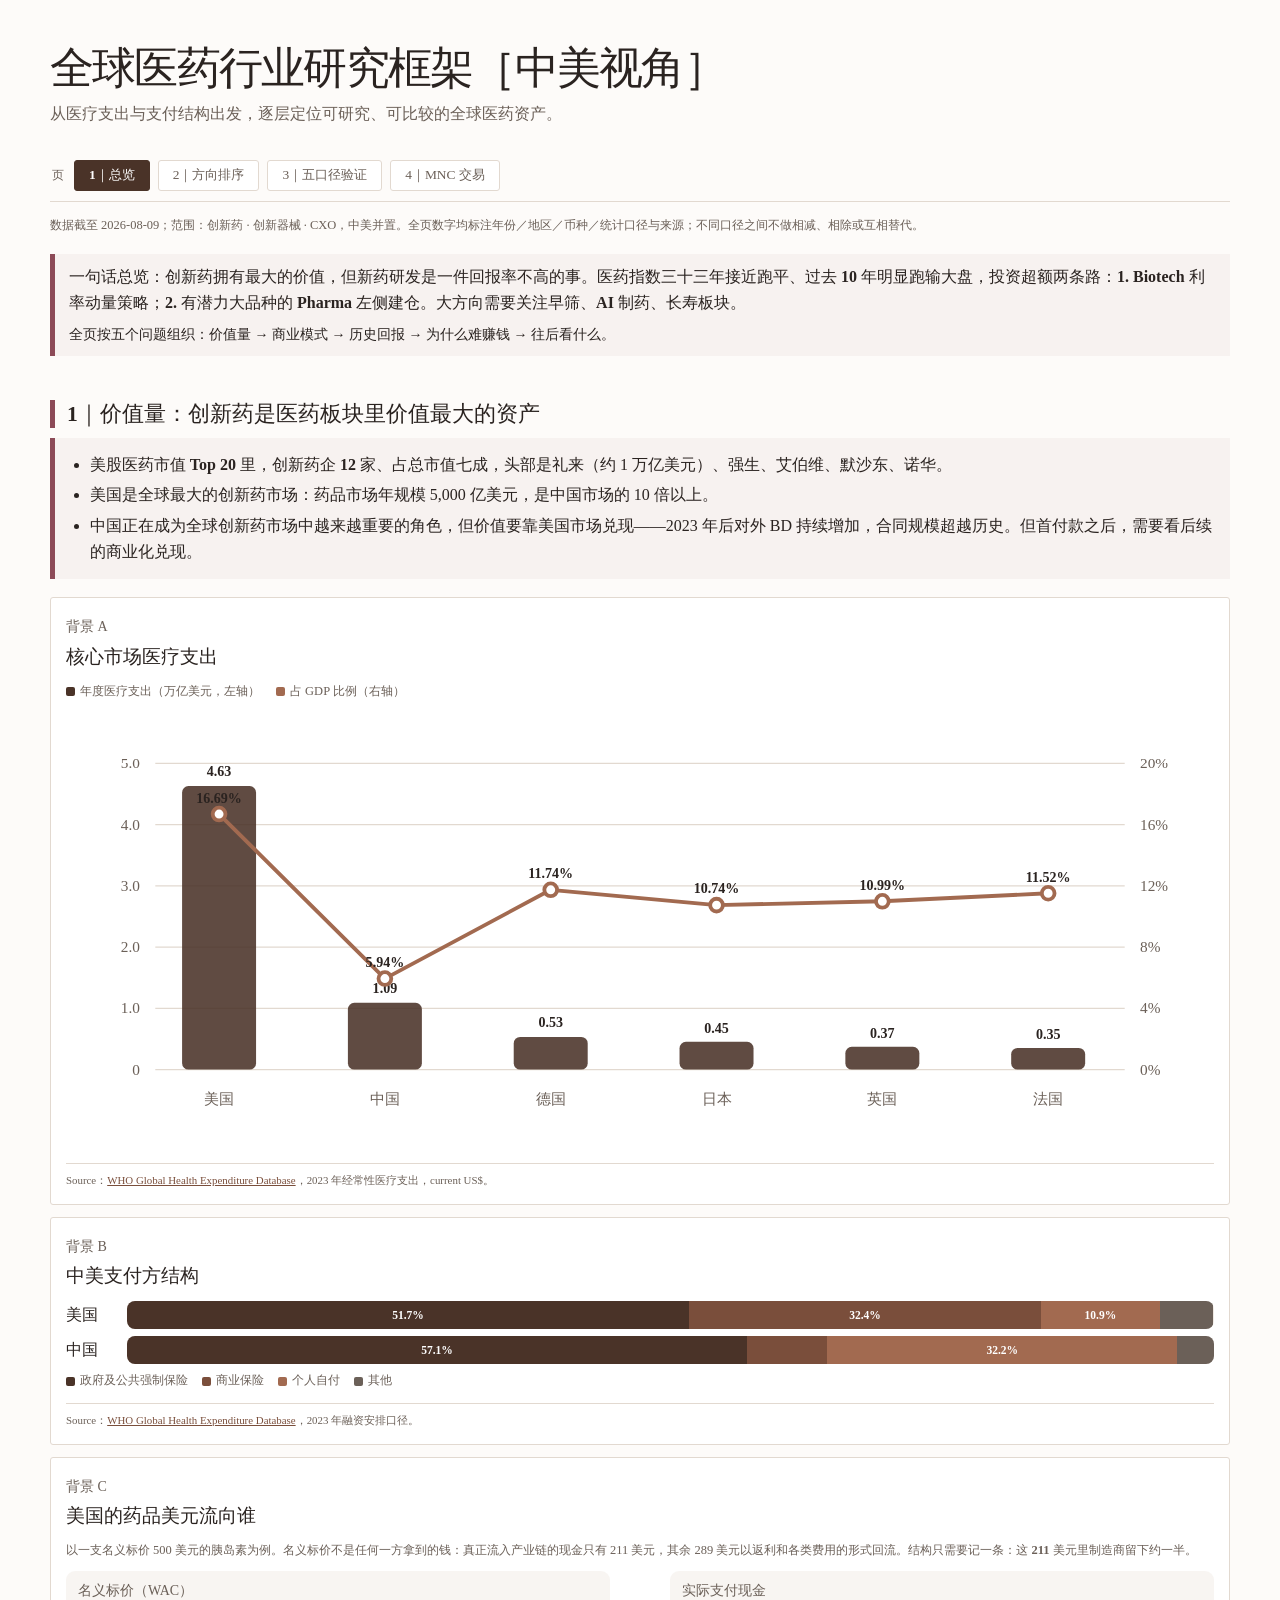
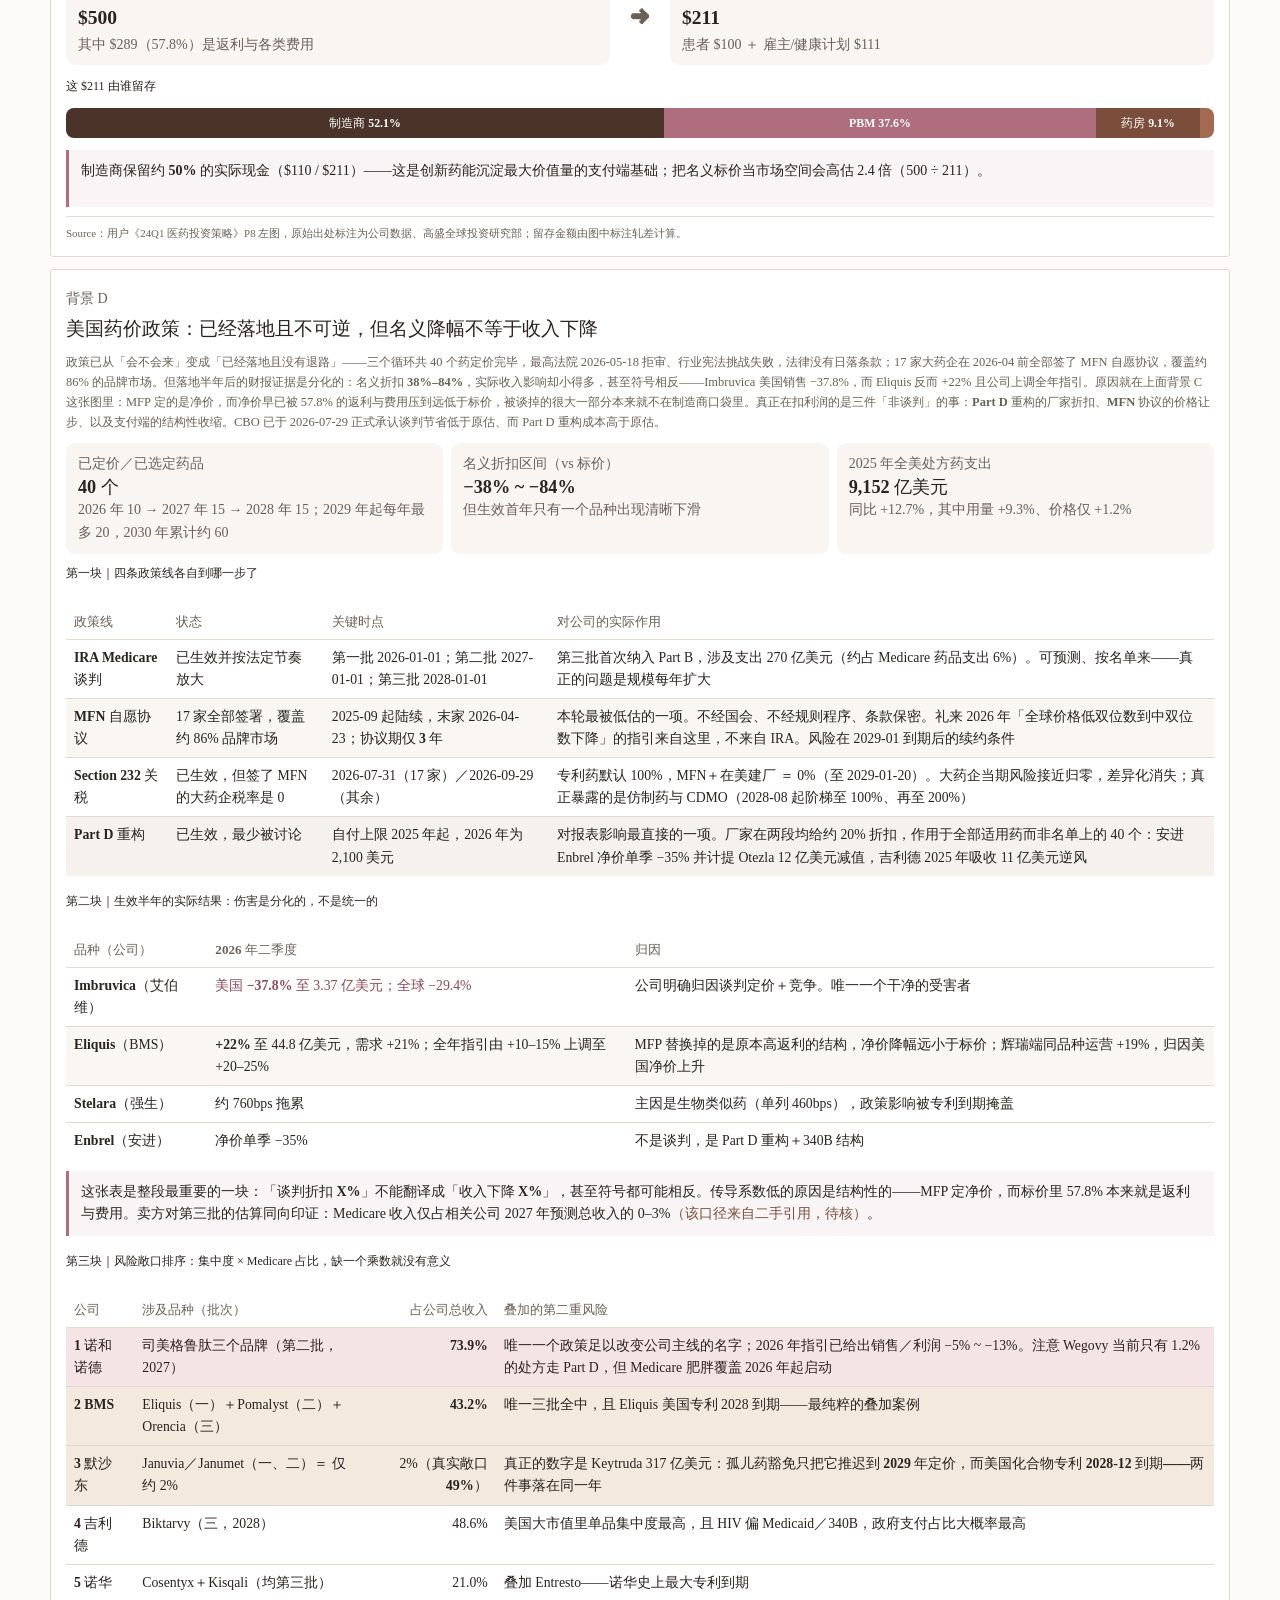
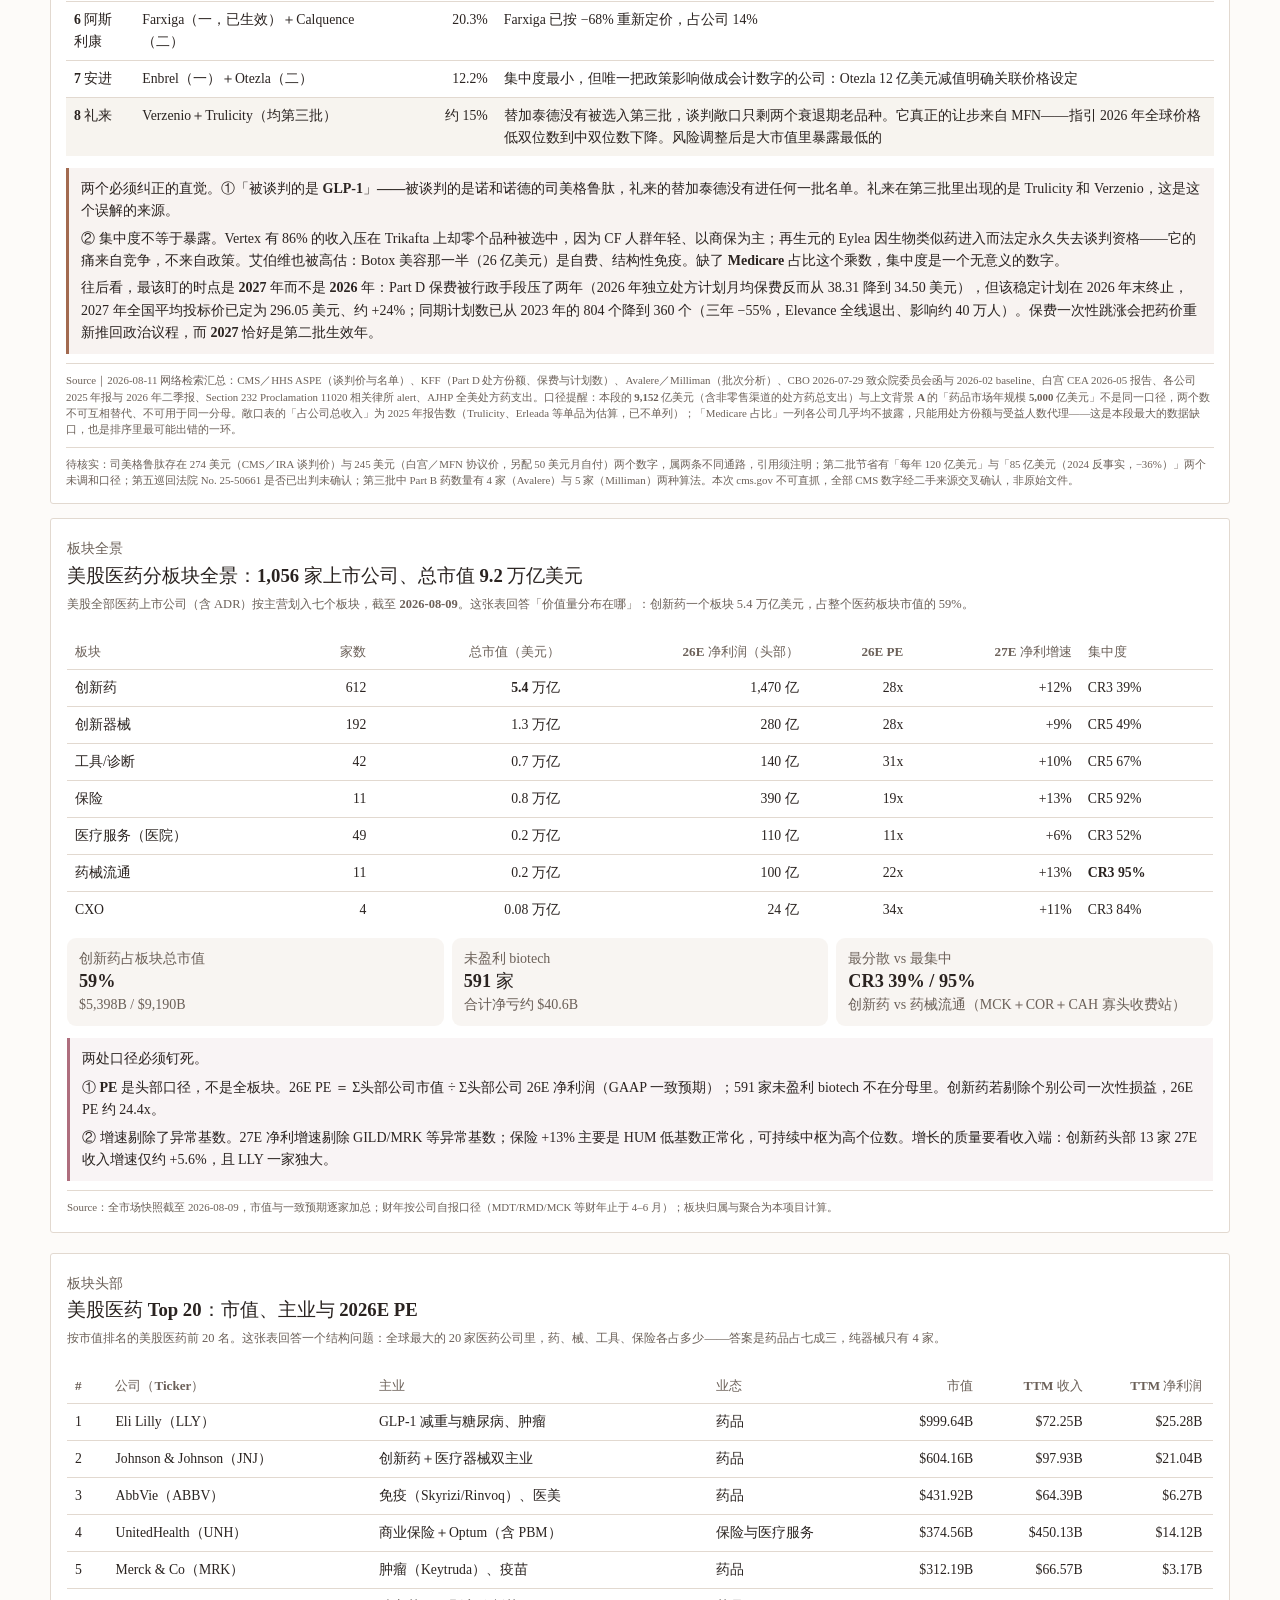
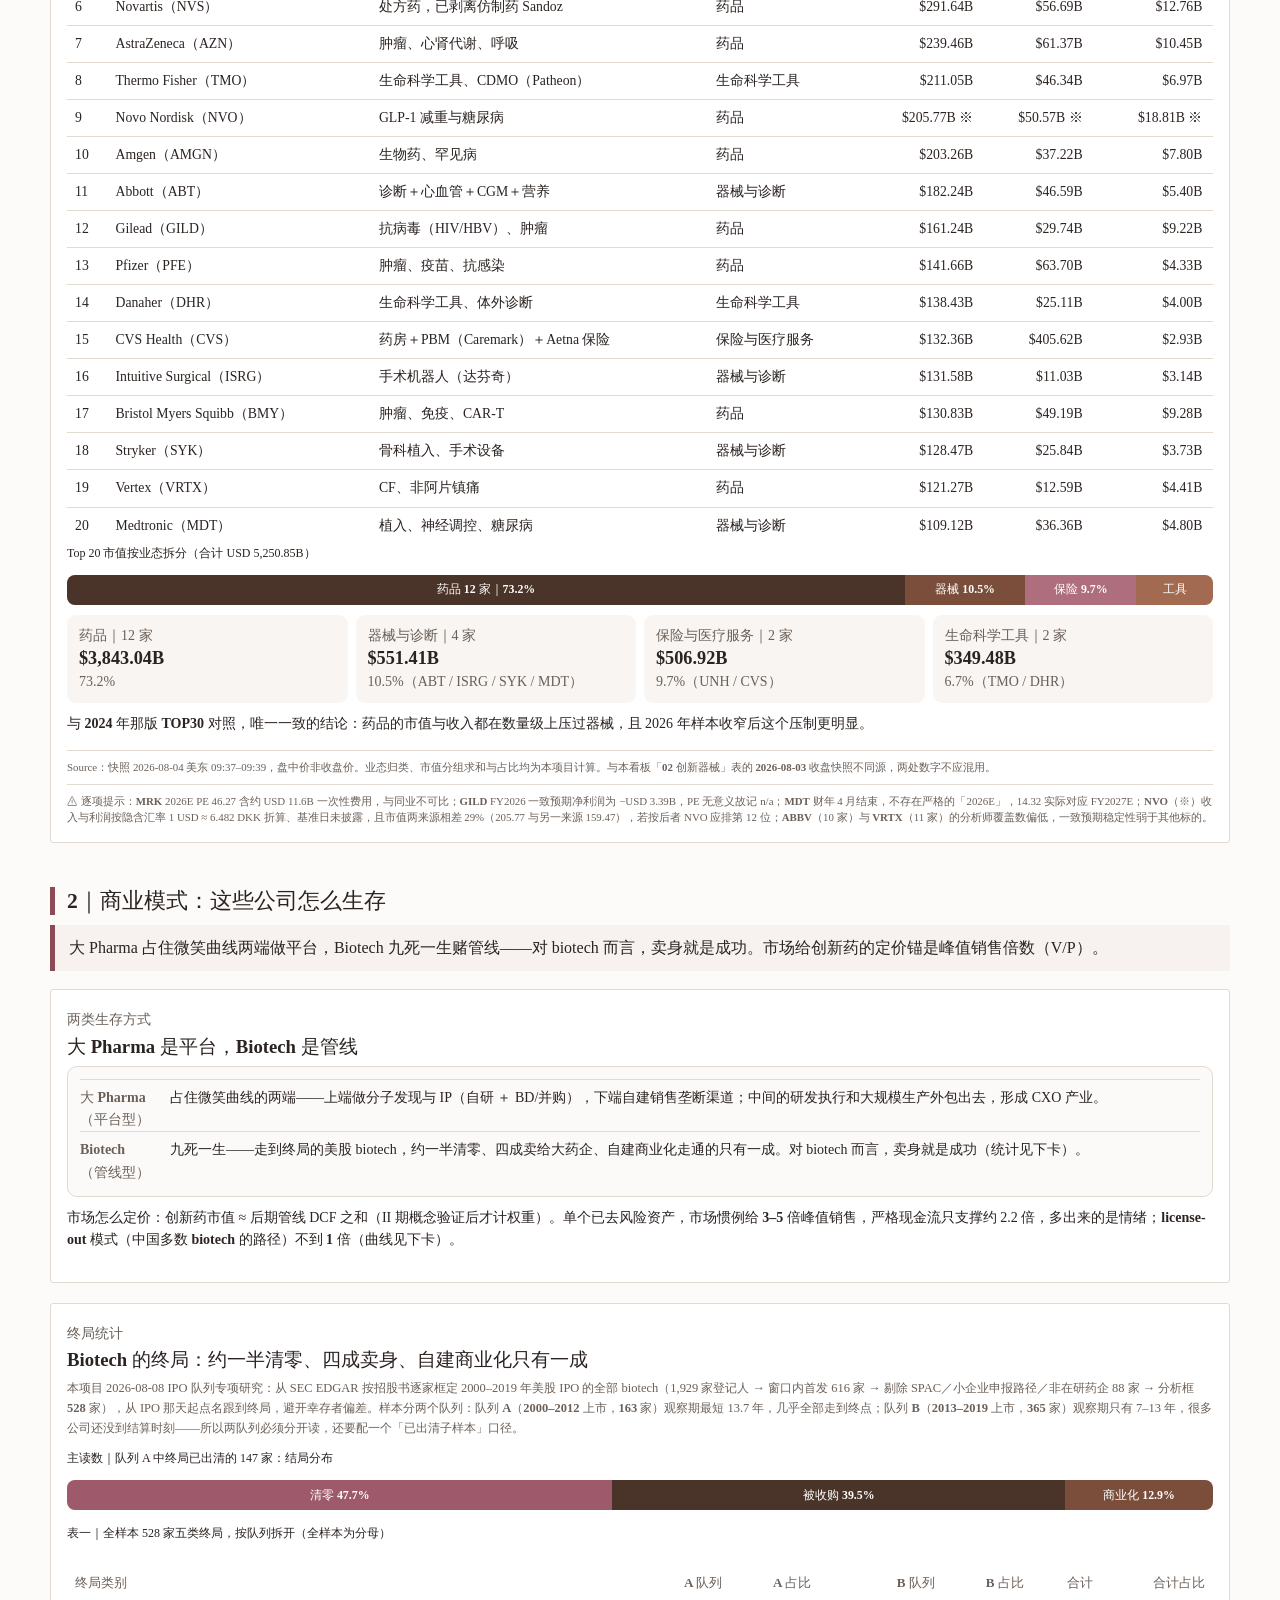
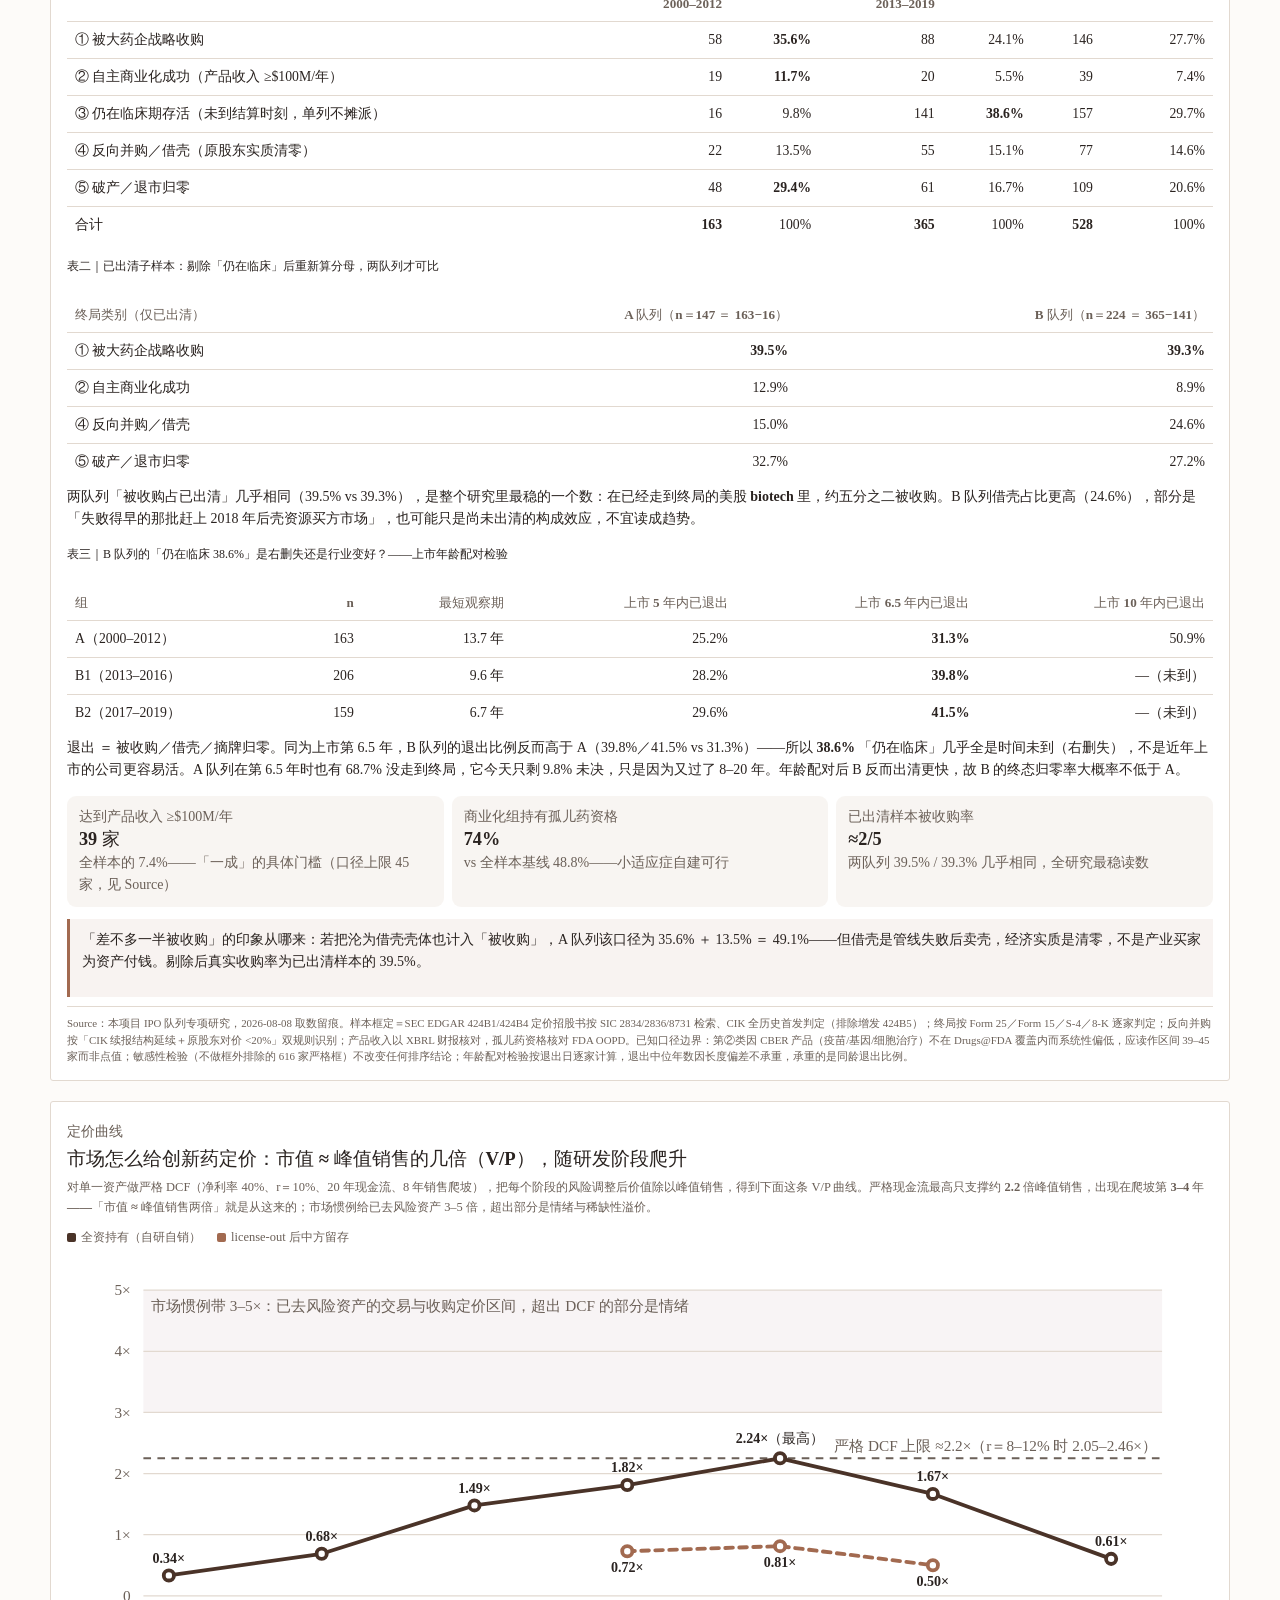
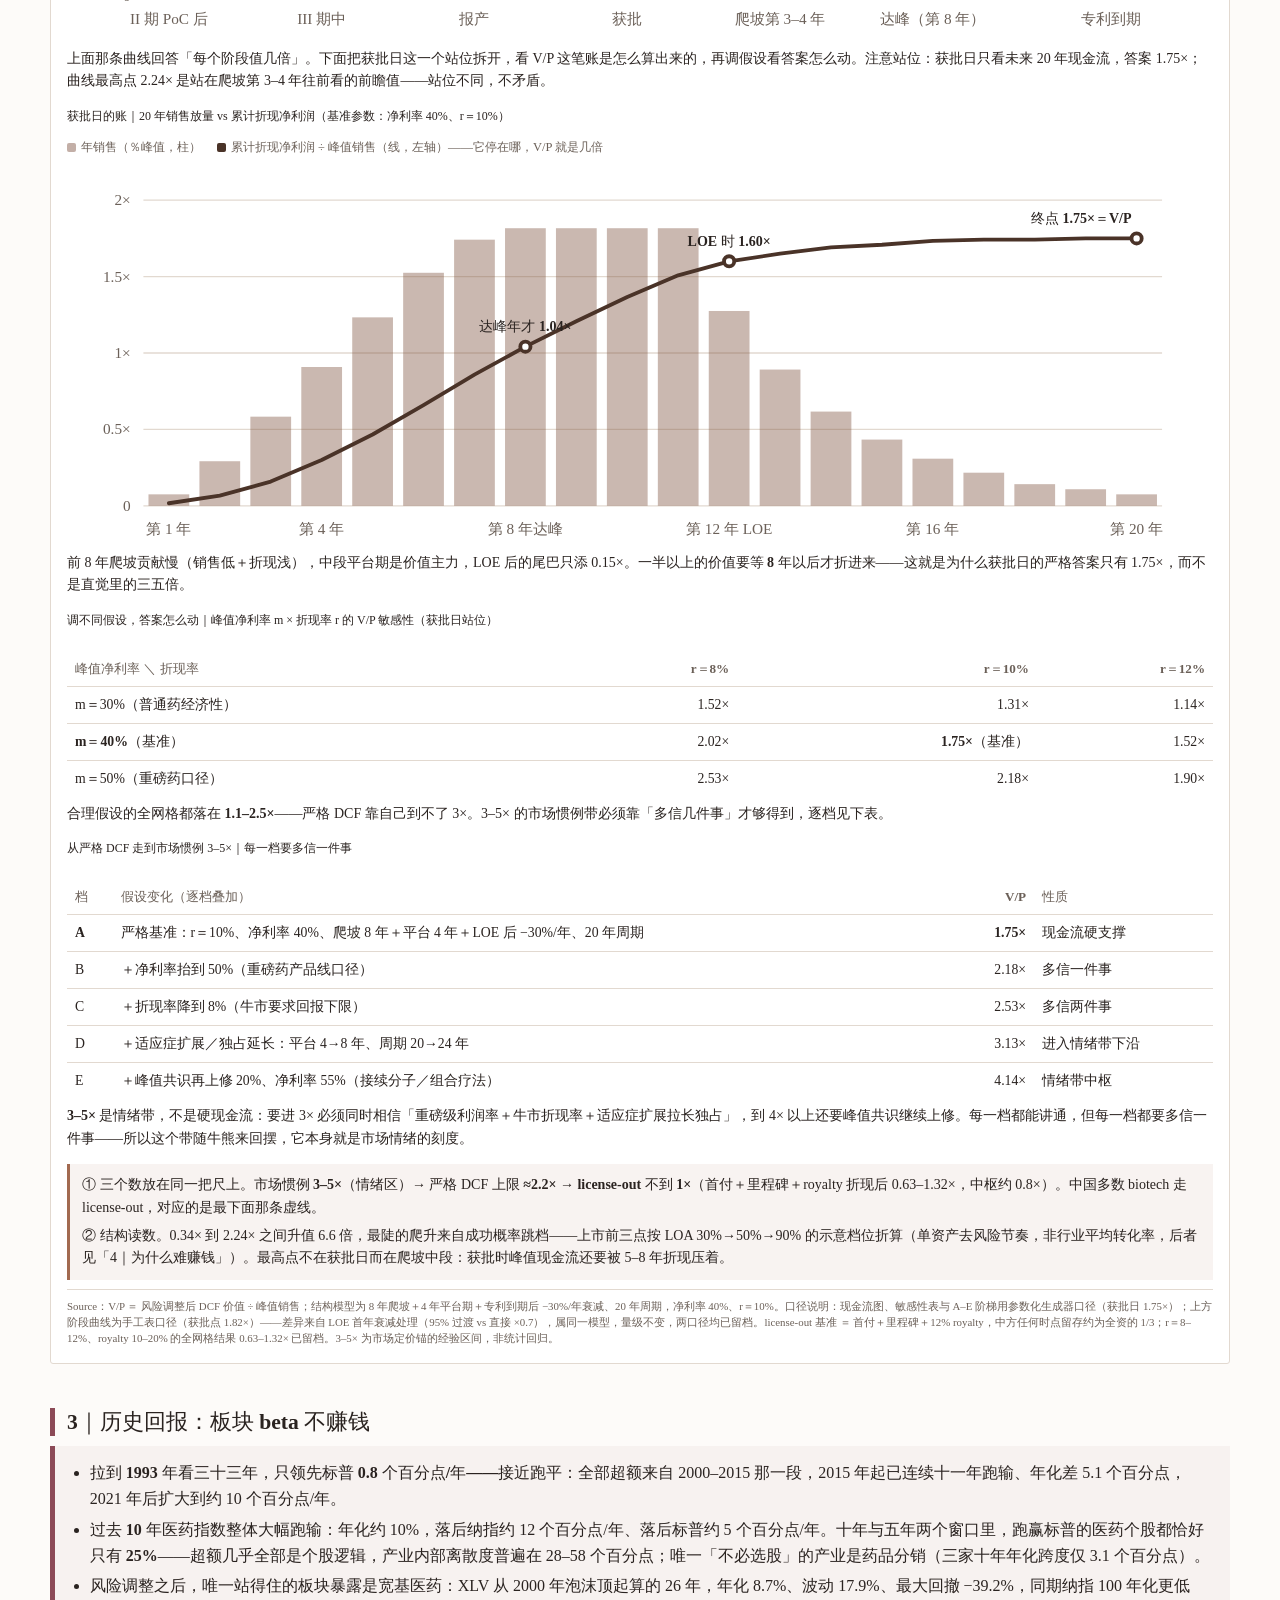
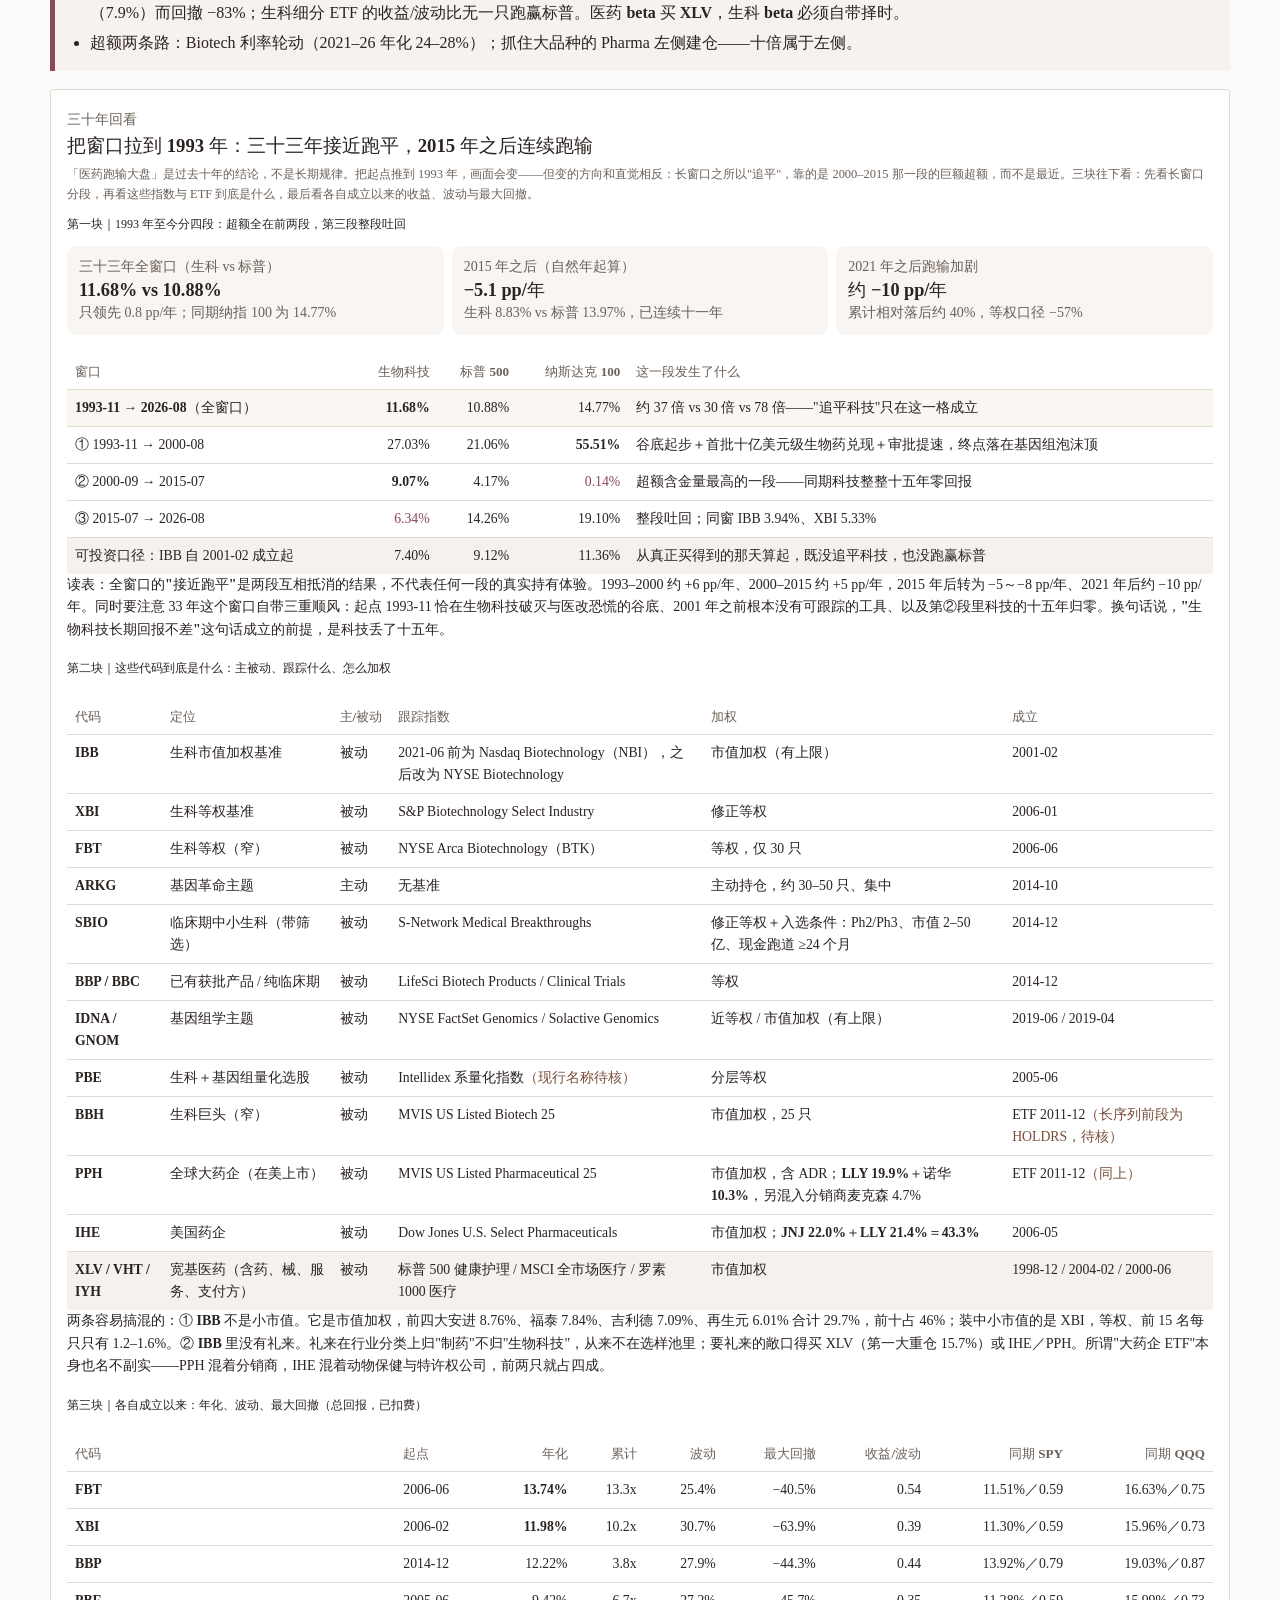
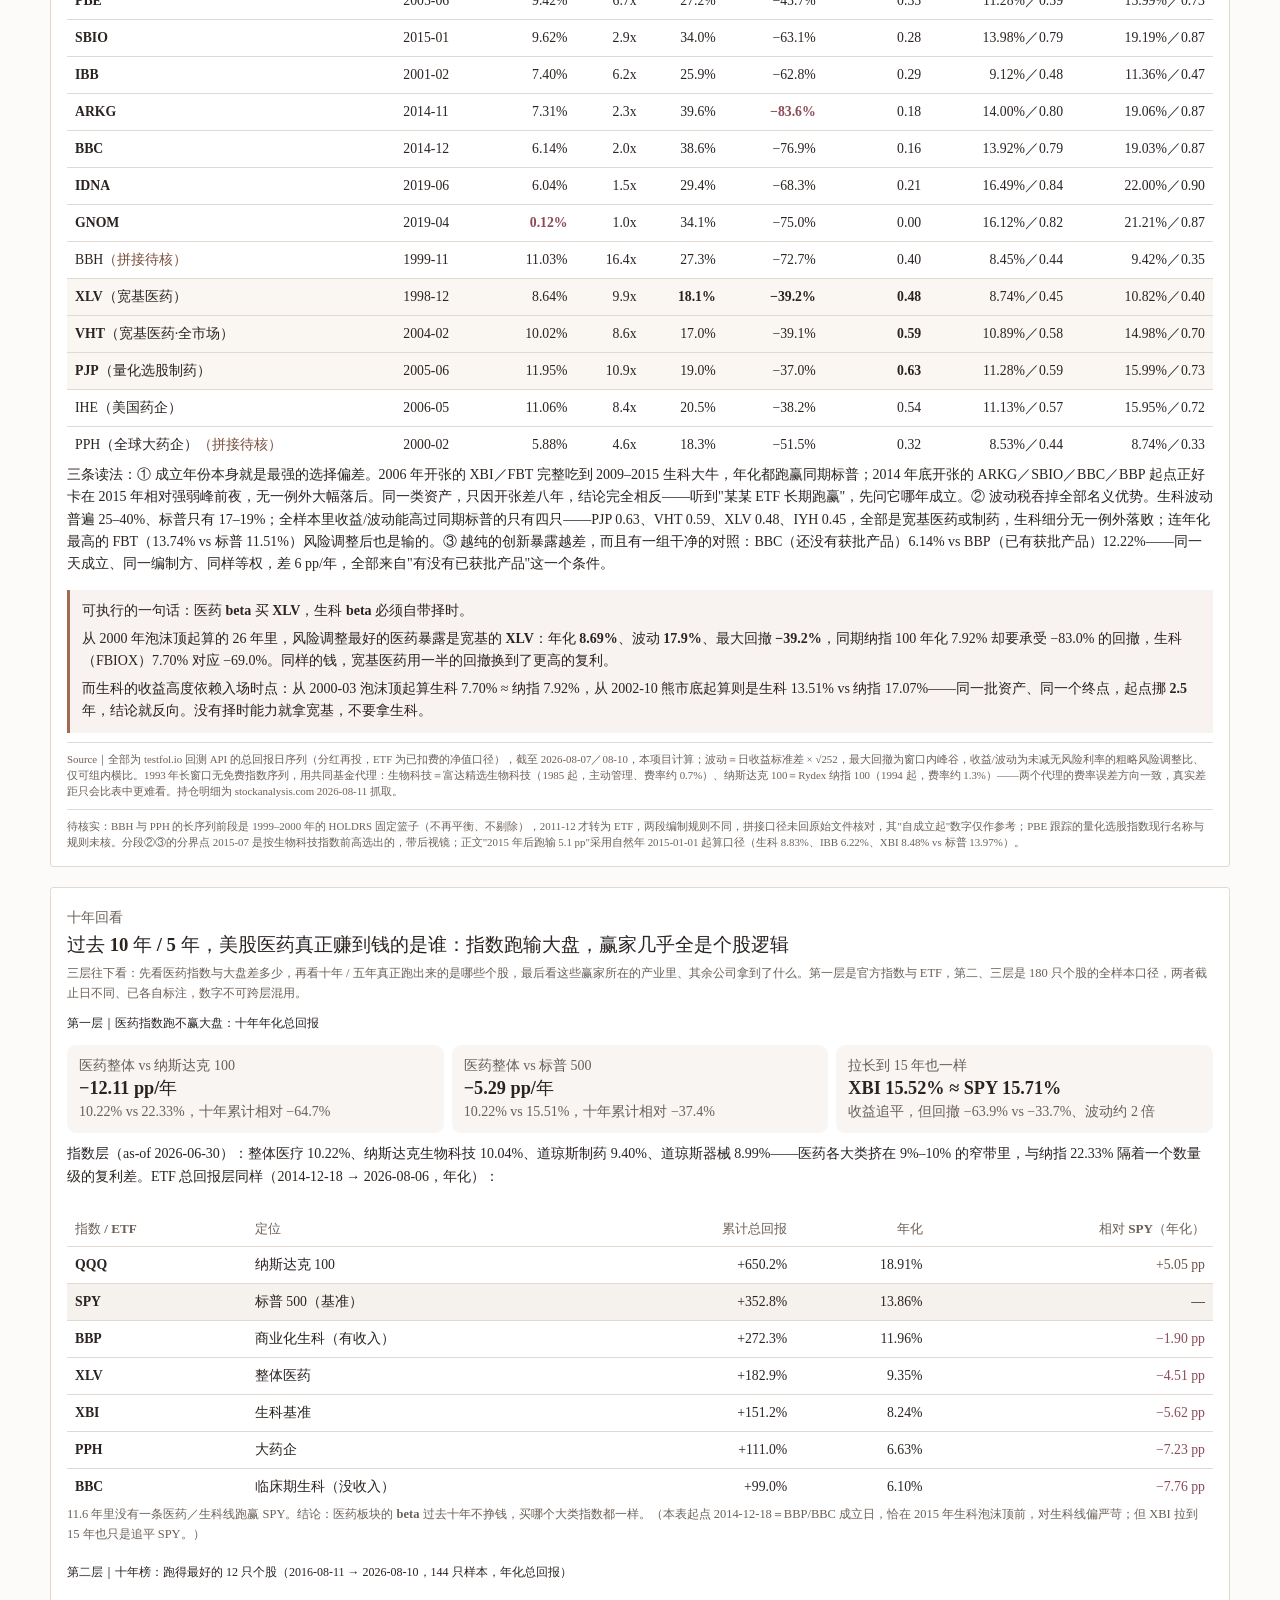
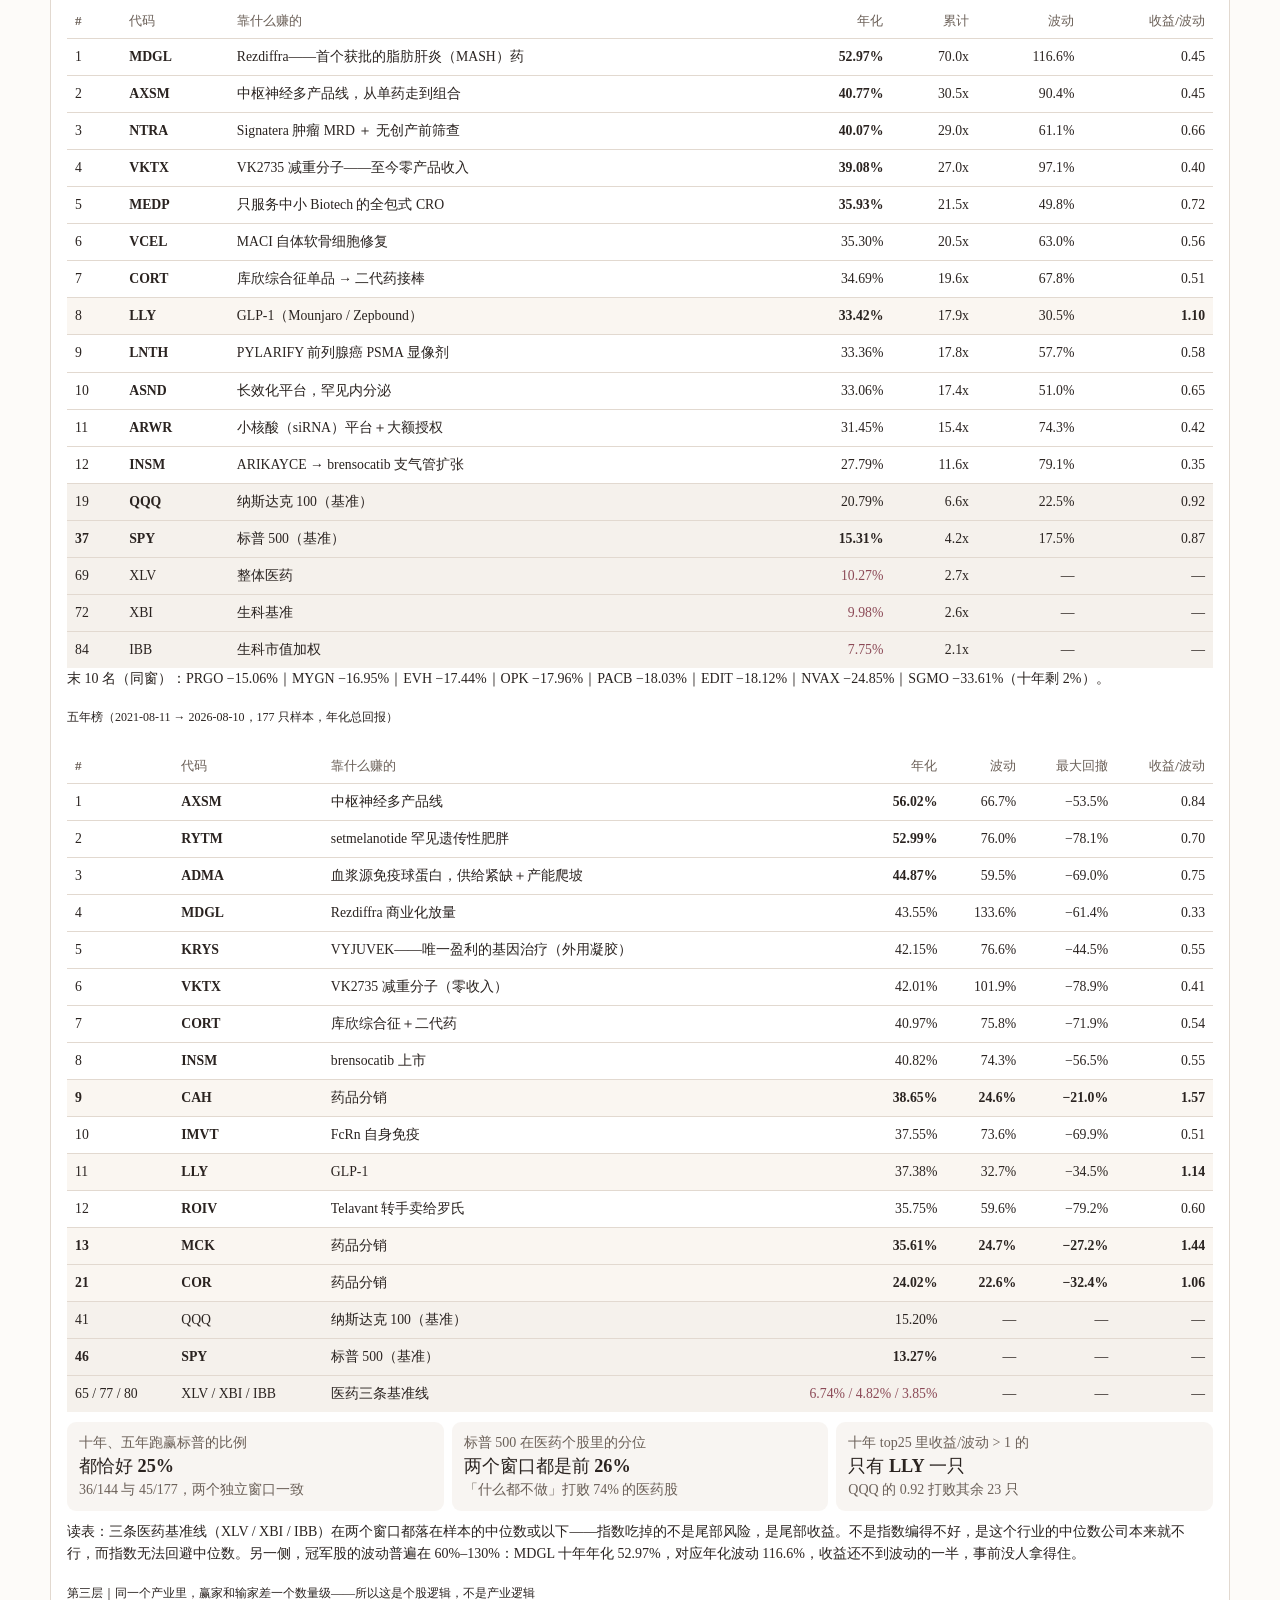
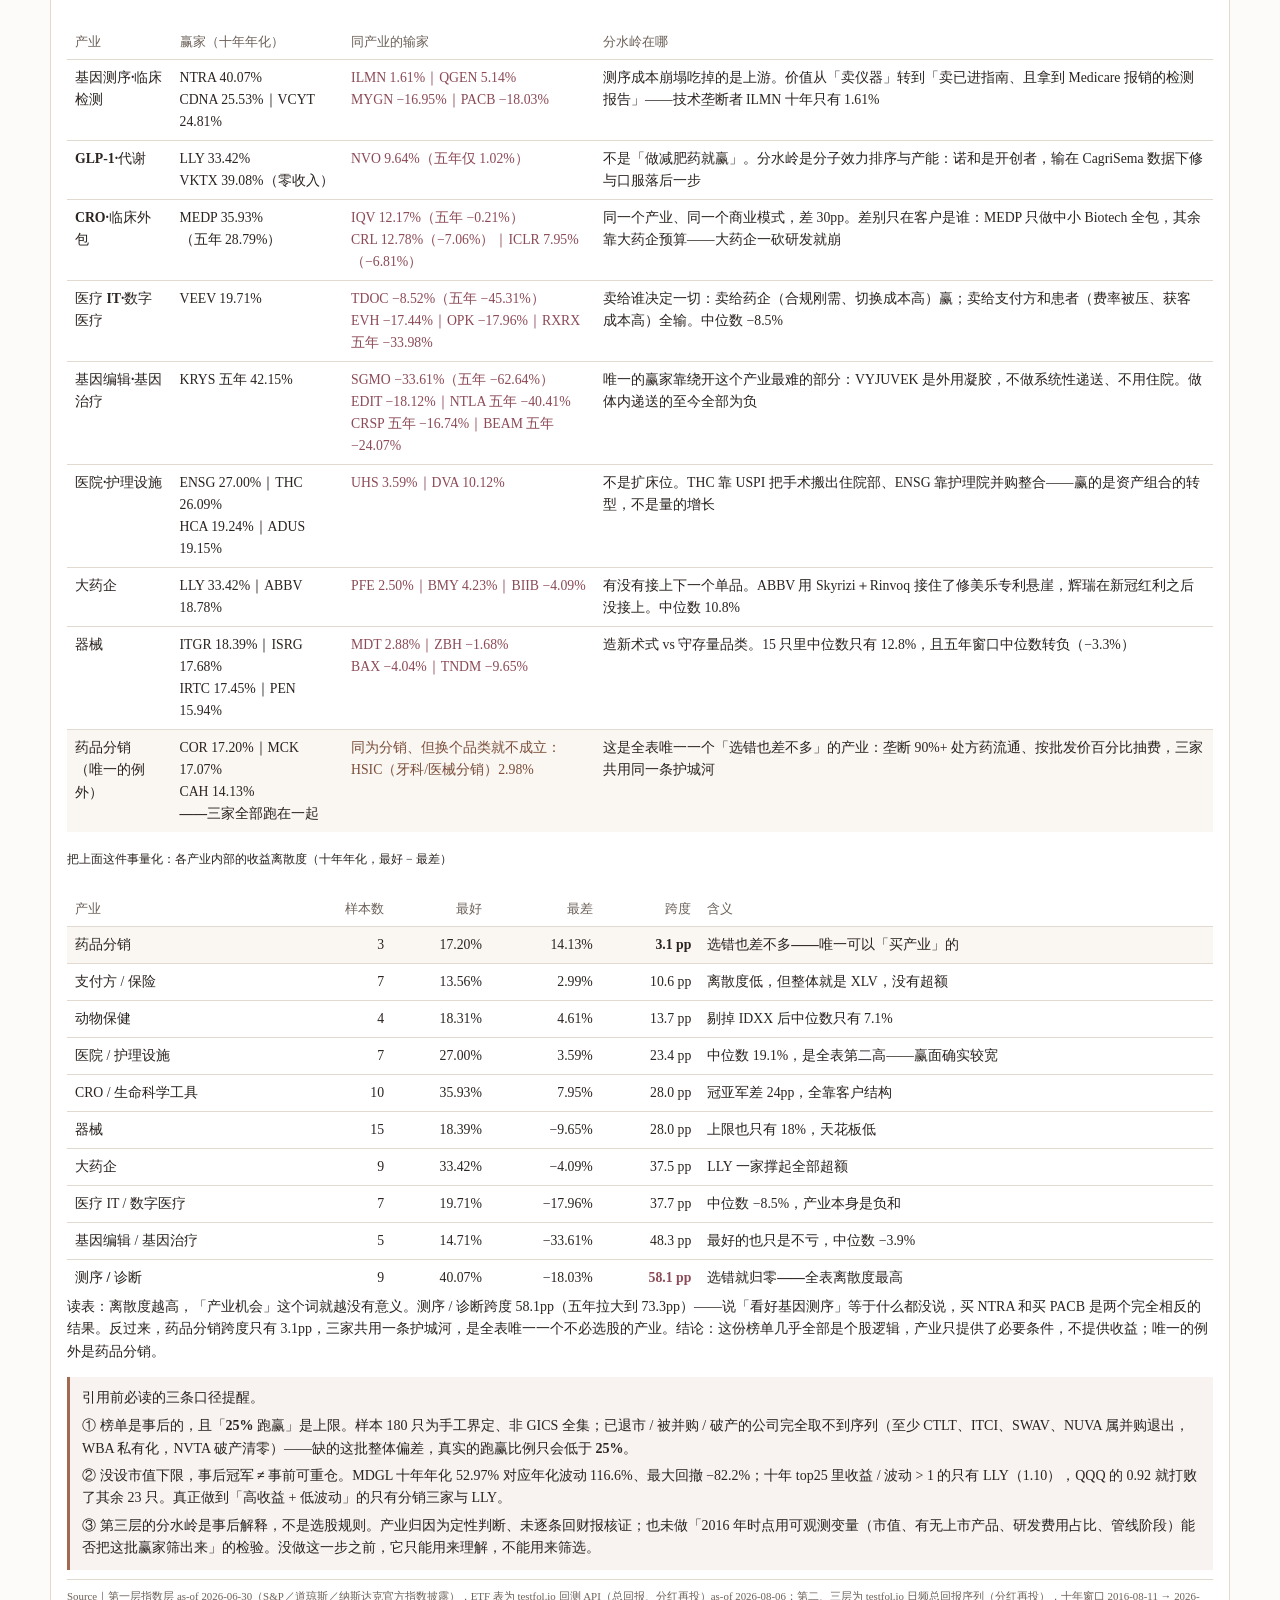
==== commit 8fa583ed: "restyle: 棕+粉暖色主题（图表配色恢复），深酒红替代正红" ====
--- a/index.html
+++ b/index.html
@@ -8,17 +8,17 @@
   <style>
     :root {
       color-scheme: light only;
-      --background: #ffffff;
-      --foreground: #172033;
-      --muted: #eceef1;
-      --muted-foreground: #657083;
-      --border: #d8dce2;
+      --background: #FDFBF9;
+      --foreground: #2A2320;
+      --muted: #EFE9E3;
+      --muted-foreground: #6B6058;
+      --border: #E2D9D0;
       --card: #ffffff;
-      --viz-series-1: #2b333d;
-      --viz-series-2: #414b57;
-      --viz-series-3: #576270;
-      --viz-series-4: #6d7887;
-      --viz-series-5: #838e9d;
+      --viz-series-1: #4A3328;
+      --viz-series-2: #7A4E3B;
+      --viz-series-3: #A26A50;
+      --viz-series-4: #9E5A6B;
+      --viz-series-5: #AE6E7E;
       font-family: "Times New Roman", Times, "Kaiti SC", STKaiti, KaiTi, "楷体", serif;
       font-synthesis-weight: none;
     }
@@ -29,7 +29,7 @@
       color: var(--foreground);
       line-height: 1.6;
     }
-    a { color: #1f2937; }
+    a { color: #7A4E3B; }
     .page-shell {
       width: min(1180px, calc(100% - 32px));
       margin: 0 auto;
@@ -963,16 +963,16 @@
     }
     /* v4.0 章节骨架 */
     #global-healthcare-asset-map .chapter-head { margin: 44px 0 18px; }
-    #global-healthcare-asset-map .chapter-head h2 { margin: 0 0 10px; padding-left: 12px; border-left: 5px solid #c62828; font-size: 1.35rem; line-height: 1.3; }
-    #global-healthcare-asset-map .chapter-lede { margin: 0; padding: 10px 14px; border-left: 5px solid #c62828; background: color-mix(in srgb, var(--muted) 42%, transparent); line-height: 1.65; }
+    #global-healthcare-asset-map .chapter-head h2 { margin: 0 0 10px; padding-left: 12px; border-left: 5px solid #8C4A57; font-size: 1.35rem; line-height: 1.3; }
+    #global-healthcare-asset-map .chapter-lede { margin: 0; padding: 10px 14px; border-left: 5px solid #8C4A57; background: color-mix(in srgb, #8C4A57 5%, transparent); line-height: 1.65; }
     #global-healthcare-asset-map .chapter-lede p { margin: 0; }
     #global-healthcare-asset-map .chapter-lede ul { margin: 0; padding-left: 1.3em; }
     #global-healthcare-asset-map .chapter-lede li { margin: 4px 0; }
-    #global-healthcare-asset-map .ghaf-nav { position: sticky; top: 0; z-index: 60; display: flex; gap: 8px; flex-wrap: wrap; align-items: center; background: rgba(246,247,249,0.96); backdrop-filter: blur(4px); padding: 10px 2px; margin: 0 0 14px; border-bottom: 1px solid var(--border); }
+    #global-healthcare-asset-map .ghaf-nav { position: sticky; top: 0; z-index: 60; display: flex; gap: 8px; flex-wrap: wrap; align-items: center; background: rgba(253,251,249,0.96); backdrop-filter: blur(4px); padding: 10px 2px; margin: 0 0 14px; border-bottom: 1px solid var(--border); }
     #global-healthcare-asset-map .ghaf-nav .ghaf-nav-label { font-size: 0.78rem; color: var(--muted-foreground); margin-right: 2px; }
     #global-healthcare-asset-map .ghaf-nav button { border: 1px solid var(--border); background: var(--card); border-radius: 3px; padding: 5px 14px; font-size: 0.84rem; cursor: pointer; color: var(--muted-foreground); font-family: inherit; line-height: 1.4; }
-    #global-healthcare-asset-map .ghaf-nav button:hover { border-color: #94a3b8; color: var(--foreground); }
-    #global-healthcare-asset-map .ghaf-nav button.active { background: #172033; border-color: #172033; color: #fff; font-weight: 600; }
+    #global-healthcare-asset-map .ghaf-nav button:hover { border-color: #B49E8C; color: var(--foreground); }
+    #global-healthcare-asset-map .ghaf-nav button.active { background: #4A3328; border-color: #4A3328; color: #fff; font-weight: 600; }
     #global-healthcare-asset-map .ghaf-page { display: none; }
     #global-healthcare-asset-map .ghaf-page.active { display: block; }
     /* 注释／口径披露：统一缩小，弱化为脚注层 */
@@ -1172,9 +1172,9 @@
           <thead><tr><th>政策线</th><th>状态</th><th class="text-nowrap">关键时点</th><th>对公司的实际作用</th></tr></thead>
           <tbody>
             <tr><td><strong>IRA Medicare 谈判</strong></td><td>已生效并按法定节奏放大</td><td>第一批 2026-01-01；第二批 2027-01-01；第三批 2028-01-01</td><td>第三批首次纳入 Part B，涉及支出 270 亿美元（约占 Medicare 药品支出 6%）。<strong>可预测、按名单来</strong>——真正的问题是规模每年扩大</td></tr>
-            <tr style="background:#f5f5f4"><td><strong>MFN 自愿协议</strong></td><td>17 家全部签署，覆盖约 86% 品牌市场</td><td>2025-09 起陆续，末家 2026-04-23；<strong>协议期仅 3 年</strong></td><td><strong>本轮最被低估的一项。</strong>不经国会、不经规则程序、条款保密。礼来 2026 年「全球价格低双位数到中双位数下降」的指引来自这里，不来自 IRA。风险在 2029-01 到期后的续约条件</td></tr>
+            <tr style="background:#FAF6F1"><td><strong>MFN 自愿协议</strong></td><td>17 家全部签署，覆盖约 86% 品牌市场</td><td>2025-09 起陆续，末家 2026-04-23；<strong>协议期仅 3 年</strong></td><td><strong>本轮最被低估的一项。</strong>不经国会、不经规则程序、条款保密。礼来 2026 年「全球价格低双位数到中双位数下降」的指引来自这里，不来自 IRA。风险在 2029-01 到期后的续约条件</td></tr>
             <tr><td><strong>Section 232 关税</strong></td><td>已生效，但签了 MFN 的大药企税率是 0</td><td>2026-07-31（17 家）／2026-09-29（其余）</td><td>专利药默认 100%，MFN＋在美建厂 ＝ 0%（至 2029-01-20）。<strong>大药企当期风险接近归零，差异化消失</strong>；真正暴露的是仿制药与 CDMO（2028-08 起阶梯至 100%、再至 200%）</td></tr>
-            <tr style="background:#f5f5f4"><td><strong>Part D 重构</strong></td><td>已生效，最少被讨论</td><td>自付上限 2025 年起，2026 年为 2,100 美元</td><td><strong>对报表影响最直接的一项。</strong>厂家在两段均给约 20% 折扣，作用于全部适用药而非名单上的 40 个：安进 Enbrel 净价单季 −35% 并计提 Otezla 12 亿美元减值，吉利德 2025 年吸收 11 亿美元逆风</td></tr>
+            <tr style="background:#F5F1EC"><td><strong>Part D 重构</strong></td><td>已生效，最少被讨论</td><td>自付上限 2025 年起，2026 年为 2,100 美元</td><td><strong>对报表影响最直接的一项。</strong>厂家在两段均给约 20% 折扣，作用于全部适用药而非名单上的 40 个：安进 Enbrel 净价单季 −35% 并计提 Otezla 12 亿美元减值，吉利德 2025 年吸收 11 亿美元逆风</td></tr>
           </tbody>
         </table>
       </div>
@@ -1184,15 +1184,15 @@
         <table class="table table-sm company-table">
           <thead><tr><th>品种（公司）</th><th>2026 年二季度</th><th>归因</th></tr></thead>
           <tbody>
-            <tr><td><strong>Imbruvica</strong>（艾伯维）</td><td style="color:#1f2937"><strong>美国 −37.8%</strong> 至 3.37 亿美元；全球 −29.4%</td><td>公司明确归因谈判定价＋竞争。<strong>唯一一个干净的受害者</strong></td></tr>
-            <tr style="background:#f5f5f4"><td><strong>Eliquis</strong>（BMS）</td><td><strong>+22%</strong> 至 44.8 亿美元，需求 +21%；全年指引由 +10–15% 上调至 +20–25%</td><td>MFP 替换掉的是原本高返利的结构，净价降幅远小于标价；辉瑞端同品种运营 +19%，归因美国<strong>净价上升</strong></td></tr>
+            <tr><td><strong>Imbruvica</strong>（艾伯维）</td><td style="color:#8C4A57"><strong>美国 −37.8%</strong> 至 3.37 亿美元；全球 −29.4%</td><td>公司明确归因谈判定价＋竞争。<strong>唯一一个干净的受害者</strong></td></tr>
+            <tr style="background:#FAF6F1"><td><strong>Eliquis</strong>（BMS）</td><td><strong>+22%</strong> 至 44.8 亿美元，需求 +21%；全年指引由 +10–15% 上调至 +20–25%</td><td>MFP 替换掉的是原本高返利的结构，净价降幅远小于标价；辉瑞端同品种运营 +19%，归因美国<strong>净价上升</strong></td></tr>
             <tr><td><strong>Stelara</strong>（强生）</td><td>约 760bps 拖累</td><td>主因是生物类似药（单列 460bps），政策影响被专利到期掩盖</td></tr>
             <tr><td><strong>Enbrel</strong>（安进）</td><td>净价单季 −35%</td><td><strong>不是谈判</strong>，是 Part D 重构＋340B 结构</td></tr>
           </tbody>
         </table>
       </div>
       <div class="counter-note">
-        <p class="text-small" style="margin:0"><strong>这张表是整段最重要的一块：「谈判折扣 X%」不能翻译成「收入下降 X%」，甚至符号都可能相反。</strong>传导系数低的原因是结构性的——MFP 定净价，而标价里 57.8% 本来就是返利与费用。卖方对第三批的估算同向印证：Medicare 收入仅占相关公司 2027 年预测总收入的 0–3%<span style="color:#4b5563">（该口径来自二手引用，待核）</span>。</p>
+        <p class="text-small" style="margin:0"><strong>这张表是整段最重要的一块：「谈判折扣 X%」不能翻译成「收入下降 X%」，甚至符号都可能相反。</strong>传导系数低的原因是结构性的——MFP 定净价，而标价里 57.8% 本来就是返利与费用。卖方对第三批的估算同向印证：Medicare 收入仅占相关公司 2027 年预测总收入的 0–3%<span style="color:#7A4E3B">（该口径来自二手引用，待核）</span>。</p>
       </div>
 
       <p class="text-small chart-label" style="margin-top:16px">第三块｜风险敞口排序：集中度 × Medicare 占比，缺一个乘数就没有意义</p>
@@ -1200,14 +1200,14 @@
         <table class="table table-sm company-table">
           <thead><tr><th>公司</th><th>涉及品种（批次）</th><th class="text-end">占公司总收入</th><th>叠加的第二重风险</th></tr></thead>
           <tbody>
-            <tr style="background:#eeeeec"><td><strong>1 诺和诺德</strong></td><td>司美格鲁肽三个品牌（第二批，2027）</td><td class="text-end"><strong>73.9%</strong></td><td><strong>唯一一个政策足以改变公司主线的名字</strong>；2026 年指引已给出销售／利润 −5% ~ −13%。注意 Wegovy 当前只有 1.2% 的处方走 Part D，但 Medicare 肥胖覆盖 2026 年起启动</td></tr>
-            <tr style="background:#eeeeec"><td><strong>2 BMS</strong></td><td>Eliquis（一）＋Pomalyst（二）＋Orencia（三）</td><td class="text-end"><strong>43.2%</strong></td><td><strong>唯一三批全中</strong>，且 Eliquis 美国专利 2028 到期——最纯粹的叠加案例</td></tr>
-            <tr style="background:#eeeeec"><td><strong>3 默沙东</strong></td><td>Januvia／Janumet（一、二）＝ 仅约 2%</td><td class="text-end">2%<span class="text-small">（真实敞口 <strong>49%</strong>）</span></td><td>真正的数字是 Keytruda 317 亿美元：<strong>孤儿药豁免只把它推迟到 2029 年定价，而美国化合物专利 2028-12 到期——两件事落在同一年</strong></td></tr>
+            <tr style="background:#F5E4E6"><td><strong>1 诺和诺德</strong></td><td>司美格鲁肽三个品牌（第二批，2027）</td><td class="text-end"><strong>73.9%</strong></td><td><strong>唯一一个政策足以改变公司主线的名字</strong>；2026 年指引已给出销售／利润 −5% ~ −13%。注意 Wegovy 当前只有 1.2% 的处方走 Part D，但 Medicare 肥胖覆盖 2026 年起启动</td></tr>
+            <tr style="background:#F3E9DE"><td><strong>2 BMS</strong></td><td>Eliquis（一）＋Pomalyst（二）＋Orencia（三）</td><td class="text-end"><strong>43.2%</strong></td><td><strong>唯一三批全中</strong>，且 Eliquis 美国专利 2028 到期——最纯粹的叠加案例</td></tr>
+            <tr style="background:#F3E9DE"><td><strong>3 默沙东</strong></td><td>Januvia／Janumet（一、二）＝ 仅约 2%</td><td class="text-end">2%<span class="text-small">（真实敞口 <strong>49%</strong>）</span></td><td>真正的数字是 Keytruda 317 亿美元：<strong>孤儿药豁免只把它推迟到 2029 年定价，而美国化合物专利 2028-12 到期——两件事落在同一年</strong></td></tr>
             <tr><td><strong>4 吉利德</strong></td><td>Biktarvy（三，2028）</td><td class="text-end">48.6%</td><td>美国大市值里单品集中度最高，且 HIV 偏 Medicaid／340B，政府支付占比大概率最高</td></tr>
             <tr><td><strong>5 诺华</strong></td><td>Cosentyx＋Kisqali（均第三批）</td><td class="text-end">21.0%</td><td>叠加 Entresto——诺华史上最大专利到期</td></tr>
             <tr><td><strong>6 阿斯利康</strong></td><td>Farxiga（一，已生效）＋Calquence（二）</td><td class="text-end">20.3%</td><td>Farxiga 已按 −68% 重新定价，占公司 14%</td></tr>
             <tr><td><strong>7 安进</strong></td><td>Enbrel（一）＋Otezla（二）</td><td class="text-end">12.2%</td><td>集中度最小，但<strong>唯一把政策影响做成会计数字的公司</strong>：Otezla 12 亿美元减值明确关联价格设定</td></tr>
-            <tr style="background:#f5f5f4"><td><strong>8 礼来</strong></td><td>Verzenio＋Trulicity（均第三批）</td><td class="text-end">约 15%</td><td><strong>替加泰德没有被选入第三批</strong>，谈判敞口只剩两个衰退期老品种。它真正的让步来自 MFN——指引 2026 年全球价格低双位数到中双位数下降。<strong>风险调整后是大市值里暴露最低的</strong></td></tr>
+            <tr style="background:#F7F4EF"><td><strong>8 礼来</strong></td><td>Verzenio＋Trulicity（均第三批）</td><td class="text-end">约 15%</td><td><strong>替加泰德没有被选入第三批</strong>，谈判敞口只剩两个衰退期老品种。它真正的让步来自 MFN——指引 2026 年全球价格低双位数到中双位数下降。<strong>风险调整后是大市值里暴露最低的</strong></td></tr>
           </tbody>
         </table>
       </div>
@@ -1456,7 +1456,7 @@
         <title id="vp-title">创新药单资产 V/P 定价曲线：从 II 期概念验证到专利到期</title>
         <desc id="vp-desc">折线图。全资资产的市值对峰值销售倍数从 II 期概念验证后的 0.34 倍爬升至获批后爬坡中段的 2.24 倍最高点，专利到期回落到 0.61 倍；license-out 路径全程不到 1 倍。市场惯例带为 3 至 5 倍。</desc>
         <g aria-hidden="true">
-          <rect x="60" y="30" width="800" height="96" fill="#c62828" fill-opacity="0.06"/>
+          <rect x="60" y="30" width="800" height="96" fill="#8C4A57" fill-opacity="0.06"/>
           <line class="chart-grid" x1="60" y1="270" x2="860" y2="270"/>
           <line class="chart-grid" x1="60" y1="222" x2="860" y2="222"/>
           <line class="chart-grid" x1="60" y1="174" x2="860" y2="174"/>
@@ -1650,11 +1650,11 @@
       <table class="table table-sm company-table">
         <thead><tr><th>窗口</th><th class="text-end">生物科技</th><th class="text-end">标普 500</th><th class="text-end">纳斯达克 100</th><th>这一段发生了什么</th></tr></thead>
         <tbody>
-              <tr style="background:#f5f5f4"><td><strong>1993-11 → 2026-08（全窗口）</strong></td><td class="text-end"><strong>11.68%</strong></td><td class="text-end">10.88%</td><td class="text-end">14.77%</td><td>约 37 倍 vs 30 倍 vs 78 倍——"追平科技"只在这一格成立</td></tr>
+              <tr style="background:#FAF6F1"><td><strong>1993-11 → 2026-08（全窗口）</strong></td><td class="text-end"><strong>11.68%</strong></td><td class="text-end">10.88%</td><td class="text-end">14.77%</td><td>约 37 倍 vs 30 倍 vs 78 倍——"追平科技"只在这一格成立</td></tr>
               <tr><td>① 1993-11 → 2000-08</td><td class="text-end">27.03%</td><td class="text-end">21.06%</td><td class="text-end"><strong>55.51%</strong></td><td>谷底起步＋首批十亿美元级生物药兑现＋审批提速，终点落在基因组泡沫顶</td></tr>
-              <tr><td>② 2000-09 → 2015-07</td><td class="text-end"><strong>9.07%</strong></td><td class="text-end">4.17%</td><td class="text-end" style="color:#1f2937">0.14%</td><td>超额含金量最高的一段——同期科技整整十五年零回报</td></tr>
-              <tr><td>③ 2015-07 → 2026-08</td><td class="text-end" style="color:#1f2937">6.34%</td><td class="text-end">14.26%</td><td class="text-end">19.10%</td><td>整段吐回；同窗 IBB 3.94%、XBI 5.33%</td></tr>
-              <tr style="background:#f5f5f4"><td>可投资口径：IBB 自 2001-02 成立起</td><td class="text-end">7.40%</td><td class="text-end">9.12%</td><td class="text-end">11.36%</td><td>从真正买得到的那天算起，既没追平科技，也没跑赢标普</td></tr>
+              <tr><td>② 2000-09 → 2015-07</td><td class="text-end"><strong>9.07%</strong></td><td class="text-end">4.17%</td><td class="text-end" style="color:#8C4A57">0.14%</td><td>超额含金量最高的一段——同期科技整整十五年零回报</td></tr>
+              <tr><td>③ 2015-07 → 2026-08</td><td class="text-end" style="color:#8C4A57">6.34%</td><td class="text-end">14.26%</td><td class="text-end">19.10%</td><td>整段吐回；同窗 IBB 3.94%、XBI 5.33%</td></tr>
+              <tr style="background:#F5F1EC"><td>可投资口径：IBB 自 2001-02 成立起</td><td class="text-end">7.40%</td><td class="text-end">9.12%</td><td class="text-end">11.36%</td><td>从真正买得到的那天算起，既没追平科技，也没跑赢标普</td></tr>
         </tbody>
       </table>
     </div>
@@ -1672,11 +1672,11 @@
               <tr><td><strong>SBIO</strong></td><td>临床期中小生科（带筛选）</td><td>被动</td><td>S-Network Medical Breakthroughs</td><td>修正等权＋入选条件：Ph2/Ph3、市值 2–50 亿、现金跑道 ≥24 个月</td><td>2014-12</td></tr>
               <tr><td><strong>BBP / BBC</strong></td><td>已有获批产品 / 纯临床期</td><td>被动</td><td>LifeSci Biotech Products / Clinical Trials</td><td>等权</td><td>2014-12</td></tr>
               <tr><td><strong>IDNA / GNOM</strong></td><td>基因组学主题</td><td>被动</td><td>NYSE FactSet Genomics / Solactive Genomics</td><td>近等权 / 市值加权（有上限）</td><td>2019-06 / 2019-04</td></tr>
-              <tr><td><strong>PBE</strong></td><td>生科＋基因组量化选股</td><td>被动</td><td>Intellidex 系量化指数<span style="color:#4b5563">（现行名称待核）</span></td><td>分层等权</td><td>2005-06</td></tr>
-              <tr><td><strong>BBH</strong></td><td>生科巨头（窄）</td><td>被动</td><td>MVIS US Listed Biotech 25</td><td>市值加权，25 只</td><td>ETF 2011-12<span style="color:#4b5563">（长序列前段为 HOLDRS，待核）</span></td></tr>
-              <tr><td><strong>PPH</strong></td><td>全球大药企（在美上市）</td><td>被动</td><td>MVIS US Listed Pharmaceutical 25</td><td>市值加权，含 ADR；<strong>LLY 19.9%＋诺华 10.3%</strong>，另混入分销商麦克森 4.7%</td><td>ETF 2011-12<span style="color:#4b5563">（同上）</span></td></tr>
+              <tr><td><strong>PBE</strong></td><td>生科＋基因组量化选股</td><td>被动</td><td>Intellidex 系量化指数<span style="color:#7A4E3B">（现行名称待核）</span></td><td>分层等权</td><td>2005-06</td></tr>
+              <tr><td><strong>BBH</strong></td><td>生科巨头（窄）</td><td>被动</td><td>MVIS US Listed Biotech 25</td><td>市值加权，25 只</td><td>ETF 2011-12<span style="color:#7A4E3B">（长序列前段为 HOLDRS，待核）</span></td></tr>
+              <tr><td><strong>PPH</strong></td><td>全球大药企（在美上市）</td><td>被动</td><td>MVIS US Listed Pharmaceutical 25</td><td>市值加权，含 ADR；<strong>LLY 19.9%＋诺华 10.3%</strong>，另混入分销商麦克森 4.7%</td><td>ETF 2011-12<span style="color:#7A4E3B">（同上）</span></td></tr>
               <tr><td><strong>IHE</strong></td><td>美国药企</td><td>被动</td><td>Dow Jones U.S. Select Pharmaceuticals</td><td>市值加权；<strong>JNJ 22.0%＋LLY 21.4%＝43.3%</strong></td><td>2006-05</td></tr>
-              <tr style="background:#f5f5f4"><td><strong>XLV / VHT / IYH</strong></td><td>宽基医药（含药、械、服务、支付方）</td><td>被动</td><td>标普 500 健康护理 / MSCI 全市场医疗 / 罗素 1000 医疗</td><td>市值加权</td><td>1998-12 / 2004-02 / 2000-06</td></tr>
+              <tr style="background:#F5F1EC"><td><strong>XLV / VHT / IYH</strong></td><td>宽基医药（含药、械、服务、支付方）</td><td>被动</td><td>标普 500 健康护理 / MSCI 全市场医疗 / 罗素 1000 医疗</td><td>市值加权</td><td>1998-12 / 2004-02 / 2000-06</td></tr>
         </tbody>
       </table>
     </div>
@@ -1693,16 +1693,16 @@
               <tr><td><strong>PBE</strong></td><td>2005-06</td><td class="text-end">9.42%</td><td class="text-end">6.7x</td><td class="text-end">27.2%</td><td class="text-end">−45.7%</td><td class="text-end">0.35</td><td class="text-end">11.28%／0.59</td><td class="text-end">15.99%／0.73</td></tr>
               <tr><td><strong>SBIO</strong></td><td>2015-01</td><td class="text-end">9.62%</td><td class="text-end">2.9x</td><td class="text-end">34.0%</td><td class="text-end">−63.1%</td><td class="text-end">0.28</td><td class="text-end">13.98%／0.79</td><td class="text-end">19.19%／0.87</td></tr>
               <tr><td><strong>IBB</strong></td><td>2001-02</td><td class="text-end">7.40%</td><td class="text-end">6.2x</td><td class="text-end">25.9%</td><td class="text-end">−62.8%</td><td class="text-end">0.29</td><td class="text-end">9.12%／0.48</td><td class="text-end">11.36%／0.47</td></tr>
-              <tr><td><strong>ARKG</strong></td><td>2014-11</td><td class="text-end">7.31%</td><td class="text-end">2.3x</td><td class="text-end">39.6%</td><td class="text-end" style="color:#1f2937"><strong>−83.6%</strong></td><td class="text-end">0.18</td><td class="text-end">14.00%／0.80</td><td class="text-end">19.06%／0.87</td></tr>
+              <tr><td><strong>ARKG</strong></td><td>2014-11</td><td class="text-end">7.31%</td><td class="text-end">2.3x</td><td class="text-end">39.6%</td><td class="text-end" style="color:#8C4A57"><strong>−83.6%</strong></td><td class="text-end">0.18</td><td class="text-end">14.00%／0.80</td><td class="text-end">19.06%／0.87</td></tr>
               <tr><td><strong>BBC</strong></td><td>2014-12</td><td class="text-end">6.14%</td><td class="text-end">2.0x</td><td class="text-end">38.6%</td><td class="text-end">−76.9%</td><td class="text-end">0.16</td><td class="text-end">13.92%／0.79</td><td class="text-end">19.03%／0.87</td></tr>
               <tr><td><strong>IDNA</strong></td><td>2019-06</td><td class="text-end">6.04%</td><td class="text-end">1.5x</td><td class="text-end">29.4%</td><td class="text-end">−68.3%</td><td class="text-end">0.21</td><td class="text-end">16.49%／0.84</td><td class="text-end">22.00%／0.90</td></tr>
-              <tr><td><strong>GNOM</strong></td><td>2019-04</td><td class="text-end" style="color:#1f2937"><strong>0.12%</strong></td><td class="text-end">1.0x</td><td class="text-end">34.1%</td><td class="text-end">−75.0%</td><td class="text-end">0.00</td><td class="text-end">16.12%／0.82</td><td class="text-end">21.21%／0.87</td></tr>
-              <tr><td>BBH<span class="text-small" style="color:#4b5563">（拼接待核）</span></td><td>1999-11</td><td class="text-end">11.03%</td><td class="text-end">16.4x</td><td class="text-end">27.3%</td><td class="text-end">−72.7%</td><td class="text-end">0.40</td><td class="text-end">8.45%／0.44</td><td class="text-end">9.42%／0.35</td></tr>
-              <tr style="background:#f5f5f4"><td><strong>XLV</strong>（宽基医药）</td><td>1998-12</td><td class="text-end">8.64%</td><td class="text-end">9.9x</td><td class="text-end"><strong>18.1%</strong></td><td class="text-end"><strong>−39.2%</strong></td><td class="text-end"><strong>0.48</strong></td><td class="text-end">8.74%／0.45</td><td class="text-end">10.82%／0.40</td></tr>
-              <tr style="background:#f5f5f4"><td><strong>VHT</strong>（宽基医药·全市场）</td><td>2004-02</td><td class="text-end">10.02%</td><td class="text-end">8.6x</td><td class="text-end">17.0%</td><td class="text-end">−39.1%</td><td class="text-end"><strong>0.59</strong></td><td class="text-end">10.89%／0.58</td><td class="text-end">14.98%／0.70</td></tr>
-              <tr style="background:#f5f5f4"><td><strong>PJP</strong>（量化选股制药）</td><td>2005-06</td><td class="text-end">11.95%</td><td class="text-end">10.9x</td><td class="text-end">19.0%</td><td class="text-end">−37.0%</td><td class="text-end"><strong>0.63</strong></td><td class="text-end">11.28%／0.59</td><td class="text-end">15.99%／0.73</td></tr>
+              <tr><td><strong>GNOM</strong></td><td>2019-04</td><td class="text-end" style="color:#8C4A57"><strong>0.12%</strong></td><td class="text-end">1.0x</td><td class="text-end">34.1%</td><td class="text-end">−75.0%</td><td class="text-end">0.00</td><td class="text-end">16.12%／0.82</td><td class="text-end">21.21%／0.87</td></tr>
+              <tr><td>BBH<span class="text-small" style="color:#7A4E3B">（拼接待核）</span></td><td>1999-11</td><td class="text-end">11.03%</td><td class="text-end">16.4x</td><td class="text-end">27.3%</td><td class="text-end">−72.7%</td><td class="text-end">0.40</td><td class="text-end">8.45%／0.44</td><td class="text-end">9.42%／0.35</td></tr>
+              <tr style="background:#FAF6F1"><td><strong>XLV</strong>（宽基医药）</td><td>1998-12</td><td class="text-end">8.64%</td><td class="text-end">9.9x</td><td class="text-end"><strong>18.1%</strong></td><td class="text-end"><strong>−39.2%</strong></td><td class="text-end"><strong>0.48</strong></td><td class="text-end">8.74%／0.45</td><td class="text-end">10.82%／0.40</td></tr>
+              <tr style="background:#FAF6F1"><td><strong>VHT</strong>（宽基医药·全市场）</td><td>2004-02</td><td class="text-end">10.02%</td><td class="text-end">8.6x</td><td class="text-end">17.0%</td><td class="text-end">−39.1%</td><td class="text-end"><strong>0.59</strong></td><td class="text-end">10.89%／0.58</td><td class="text-end">14.98%／0.70</td></tr>
+              <tr style="background:#FAF6F1"><td><strong>PJP</strong>（量化选股制药）</td><td>2005-06</td><td class="text-end">11.95%</td><td class="text-end">10.9x</td><td class="text-end">19.0%</td><td class="text-end">−37.0%</td><td class="text-end"><strong>0.63</strong></td><td class="text-end">11.28%／0.59</td><td class="text-end">15.99%／0.73</td></tr>
               <tr><td>IHE（美国药企）</td><td>2006-05</td><td class="text-end">11.06%</td><td class="text-end">8.4x</td><td class="text-end">20.5%</td><td class="text-end">−38.2%</td><td class="text-end">0.54</td><td class="text-end">11.13%／0.57</td><td class="text-end">15.95%／0.72</td></tr>
-              <tr><td>PPH（全球大药企）<span class="text-small" style="color:#4b5563">（拼接待核）</span></td><td>2000-02</td><td class="text-end">5.88%</td><td class="text-end">4.6x</td><td class="text-end">18.3%</td><td class="text-end">−51.5%</td><td class="text-end">0.32</td><td class="text-end">8.53%／0.44</td><td class="text-end">8.74%／0.33</td></tr>
+              <tr><td>PPH（全球大药企）<span class="text-small" style="color:#7A4E3B">（拼接待核）</span></td><td>2000-02</td><td class="text-end">5.88%</td><td class="text-end">4.6x</td><td class="text-end">18.3%</td><td class="text-end">−51.5%</td><td class="text-end">0.32</td><td class="text-end">8.53%／0.44</td><td class="text-end">8.74%／0.33</td></tr>
         </tbody>
       </table>
     </div>
@@ -1734,13 +1734,13 @@
       <table class="table table-sm company-table">
         <thead><tr><th>指数 / ETF</th><th>定位</th><th class="text-end">累计总回报</th><th class="text-end">年化</th><th class="text-end">相对 SPY（年化）</th></tr></thead>
         <tbody>
-              <tr><td><strong>QQQ</strong></td><td>纳斯达克 100</td><td class="text-end">+650.2%</td><td class="text-end">18.91%</td><td class="text-end" style="color:#1f2937">+5.05 pp</td></tr>
-              <tr style="background:#f5f5f4"><td><strong>SPY</strong></td><td>标普 500（基准）</td><td class="text-end">+352.8%</td><td class="text-end">13.86%</td><td class="text-end">—</td></tr>
-              <tr><td><strong>BBP</strong></td><td>商业化生科（有收入）</td><td class="text-end">+272.3%</td><td class="text-end">11.96%</td><td class="text-end" style="color:#1f2937">−1.90 pp</td></tr>
-              <tr><td><strong>XLV</strong></td><td>整体医药</td><td class="text-end">+182.9%</td><td class="text-end">9.35%</td><td class="text-end" style="color:#1f2937">−4.51 pp</td></tr>
-              <tr><td><strong>XBI</strong></td><td>生科基准</td><td class="text-end">+151.2%</td><td class="text-end">8.24%</td><td class="text-end" style="color:#1f2937">−5.62 pp</td></tr>
-              <tr><td><strong>PPH</strong></td><td>大药企</td><td class="text-end">+111.0%</td><td class="text-end">6.63%</td><td class="text-end" style="color:#1f2937">−7.23 pp</td></tr>
-              <tr><td><strong>BBC</strong></td><td>临床期生科（没收入）</td><td class="text-end">+99.0%</td><td class="text-end">6.10%</td><td class="text-end" style="color:#1f2937">−7.76 pp</td></tr>
+              <tr><td><strong>QQQ</strong></td><td>纳斯达克 100</td><td class="text-end">+650.2%</td><td class="text-end">18.91%</td><td class="text-end" style="color:#6B5344">+5.05 pp</td></tr>
+              <tr style="background:#F5F1EC"><td><strong>SPY</strong></td><td>标普 500（基准）</td><td class="text-end">+352.8%</td><td class="text-end">13.86%</td><td class="text-end">—</td></tr>
+              <tr><td><strong>BBP</strong></td><td>商业化生科（有收入）</td><td class="text-end">+272.3%</td><td class="text-end">11.96%</td><td class="text-end" style="color:#8C4A57">−1.90 pp</td></tr>
+              <tr><td><strong>XLV</strong></td><td>整体医药</td><td class="text-end">+182.9%</td><td class="text-end">9.35%</td><td class="text-end" style="color:#8C4A57">−4.51 pp</td></tr>
+              <tr><td><strong>XBI</strong></td><td>生科基准</td><td class="text-end">+151.2%</td><td class="text-end">8.24%</td><td class="text-end" style="color:#8C4A57">−5.62 pp</td></tr>
+              <tr><td><strong>PPH</strong></td><td>大药企</td><td class="text-end">+111.0%</td><td class="text-end">6.63%</td><td class="text-end" style="color:#8C4A57">−7.23 pp</td></tr>
+              <tr><td><strong>BBC</strong></td><td>临床期生科（没收入）</td><td class="text-end">+99.0%</td><td class="text-end">6.10%</td><td class="text-end" style="color:#8C4A57">−7.76 pp</td></tr>
         </tbody>
       </table>
     </div>
@@ -1758,16 +1758,16 @@
               <tr><td>5</td><td><strong>MEDP</strong></td><td>只服务中小 Biotech 的全包式 CRO</td><td class="text-end"><strong>35.93%</strong></td><td class="text-end">21.5x</td><td class="text-end">49.8%</td><td class="text-end">0.72</td></tr>
               <tr><td>6</td><td><strong>VCEL</strong></td><td>MACI 自体软骨细胞修复</td><td class="text-end">35.30%</td><td class="text-end">20.5x</td><td class="text-end">63.0%</td><td class="text-end">0.56</td></tr>
               <tr><td>7</td><td><strong>CORT</strong></td><td>库欣综合征单品 → 二代药接棒</td><td class="text-end">34.69%</td><td class="text-end">19.6x</td><td class="text-end">67.8%</td><td class="text-end">0.51</td></tr>
-              <tr style="background:#f5f5f4"><td>8</td><td><strong>LLY</strong></td><td>GLP-1（Mounjaro / Zepbound）</td><td class="text-end"><strong>33.42%</strong></td><td class="text-end">17.9x</td><td class="text-end">30.5%</td><td class="text-end"><strong>1.10</strong></td></tr>
+              <tr style="background:#FAF6F1"><td>8</td><td><strong>LLY</strong></td><td>GLP-1（Mounjaro / Zepbound）</td><td class="text-end"><strong>33.42%</strong></td><td class="text-end">17.9x</td><td class="text-end">30.5%</td><td class="text-end"><strong>1.10</strong></td></tr>
               <tr><td>9</td><td><strong>LNTH</strong></td><td>PYLARIFY 前列腺癌 PSMA 显像剂</td><td class="text-end">33.36%</td><td class="text-end">17.8x</td><td class="text-end">57.7%</td><td class="text-end">0.58</td></tr>
               <tr><td>10</td><td><strong>ASND</strong></td><td>长效化平台，罕见内分泌</td><td class="text-end">33.06%</td><td class="text-end">17.4x</td><td class="text-end">51.0%</td><td class="text-end">0.65</td></tr>
               <tr><td>11</td><td><strong>ARWR</strong></td><td>小核酸（siRNA）平台＋大额授权</td><td class="text-end">31.45%</td><td class="text-end">15.4x</td><td class="text-end">74.3%</td><td class="text-end">0.42</td></tr>
               <tr><td>12</td><td><strong>INSM</strong></td><td>ARIKAYCE → brensocatib 支气管扩张</td><td class="text-end">27.79%</td><td class="text-end">11.6x</td><td class="text-end">79.1%</td><td class="text-end">0.35</td></tr>
-              <tr style="background:#f5f5f4"><td>19</td><td><strong>QQQ</strong></td><td>纳斯达克 100（基准）</td><td class="text-end">20.79%</td><td class="text-end">6.6x</td><td class="text-end">22.5%</td><td class="text-end">0.92</td></tr>
-              <tr style="background:#f5f5f4"><td><strong>37</strong></td><td><strong>SPY</strong></td><td>标普 500（基准）</td><td class="text-end"><strong>15.31%</strong></td><td class="text-end">4.2x</td><td class="text-end">17.5%</td><td class="text-end">0.87</td></tr>
-              <tr style="background:#f5f5f4"><td>69</td><td>XLV</td><td>整体医药</td><td class="text-end" style="color:#1f2937">10.27%</td><td class="text-end">2.7x</td><td class="text-end">—</td><td class="text-end">—</td></tr>
-              <tr style="background:#f5f5f4"><td>72</td><td>XBI</td><td>生科基准</td><td class="text-end" style="color:#1f2937">9.98%</td><td class="text-end">2.6x</td><td class="text-end">—</td><td class="text-end">—</td></tr>
-              <tr style="background:#f5f5f4"><td>84</td><td>IBB</td><td>生科市值加权</td><td class="text-end" style="color:#1f2937">7.75%</td><td class="text-end">2.1x</td><td class="text-end">—</td><td class="text-end">—</td></tr>
+              <tr style="background:#F5F1EC"><td>19</td><td><strong>QQQ</strong></td><td>纳斯达克 100（基准）</td><td class="text-end">20.79%</td><td class="text-end">6.6x</td><td class="text-end">22.5%</td><td class="text-end">0.92</td></tr>
+              <tr style="background:#F5F1EC"><td><strong>37</strong></td><td><strong>SPY</strong></td><td>标普 500（基准）</td><td class="text-end"><strong>15.31%</strong></td><td class="text-end">4.2x</td><td class="text-end">17.5%</td><td class="text-end">0.87</td></tr>
+              <tr style="background:#F5F1EC"><td>69</td><td>XLV</td><td>整体医药</td><td class="text-end" style="color:#8C4A57">10.27%</td><td class="text-end">2.7x</td><td class="text-end">—</td><td class="text-end">—</td></tr>
+              <tr style="background:#F5F1EC"><td>72</td><td>XBI</td><td>生科基准</td><td class="text-end" style="color:#8C4A57">9.98%</td><td class="text-end">2.6x</td><td class="text-end">—</td><td class="text-end">—</td></tr>
+              <tr style="background:#F5F1EC"><td>84</td><td>IBB</td><td>生科市值加权</td><td class="text-end" style="color:#8C4A57">7.75%</td><td class="text-end">2.1x</td><td class="text-end">—</td><td class="text-end">—</td></tr>
         </tbody>
       </table>
     </div>
@@ -1786,15 +1786,15 @@
               <tr><td>6</td><td><strong>VKTX</strong></td><td>VK2735 减重分子（零收入）</td><td class="text-end">42.01%</td><td class="text-end">101.9%</td><td class="text-end">−78.9%</td><td class="text-end">0.41</td></tr>
               <tr><td>7</td><td><strong>CORT</strong></td><td>库欣综合征＋二代药</td><td class="text-end">40.97%</td><td class="text-end">75.8%</td><td class="text-end">−71.9%</td><td class="text-end">0.54</td></tr>
               <tr><td>8</td><td><strong>INSM</strong></td><td>brensocatib 上市</td><td class="text-end">40.82%</td><td class="text-end">74.3%</td><td class="text-end">−56.5%</td><td class="text-end">0.55</td></tr>
-              <tr style="background:#f5f5f4"><td><strong>9</strong></td><td><strong>CAH</strong></td><td><strong>药品分销</strong></td><td class="text-end"><strong>38.65%</strong></td><td class="text-end"><strong>24.6%</strong></td><td class="text-end"><strong>−21.0%</strong></td><td class="text-end"><strong>1.57</strong></td></tr>
+              <tr style="background:#FAF6F1"><td><strong>9</strong></td><td><strong>CAH</strong></td><td><strong>药品分销</strong></td><td class="text-end"><strong>38.65%</strong></td><td class="text-end"><strong>24.6%</strong></td><td class="text-end"><strong>−21.0%</strong></td><td class="text-end"><strong>1.57</strong></td></tr>
               <tr><td>10</td><td><strong>IMVT</strong></td><td>FcRn 自身免疫</td><td class="text-end">37.55%</td><td class="text-end">73.6%</td><td class="text-end">−69.9%</td><td class="text-end">0.51</td></tr>
-              <tr style="background:#f5f5f4"><td>11</td><td><strong>LLY</strong></td><td>GLP-1</td><td class="text-end">37.38%</td><td class="text-end">32.7%</td><td class="text-end">−34.5%</td><td class="text-end"><strong>1.14</strong></td></tr>
+              <tr style="background:#FAF6F1"><td>11</td><td><strong>LLY</strong></td><td>GLP-1</td><td class="text-end">37.38%</td><td class="text-end">32.7%</td><td class="text-end">−34.5%</td><td class="text-end"><strong>1.14</strong></td></tr>
               <tr><td>12</td><td><strong>ROIV</strong></td><td>Telavant 转手卖给罗氏</td><td class="text-end">35.75%</td><td class="text-end">59.6%</td><td class="text-end">−79.2%</td><td class="text-end">0.60</td></tr>
-              <tr style="background:#f5f5f4"><td><strong>13</strong></td><td><strong>MCK</strong></td><td><strong>药品分销</strong></td><td class="text-end"><strong>35.61%</strong></td><td class="text-end"><strong>24.7%</strong></td><td class="text-end"><strong>−27.2%</strong></td><td class="text-end"><strong>1.44</strong></td></tr>
-              <tr style="background:#f5f5f4"><td><strong>21</strong></td><td><strong>COR</strong></td><td><strong>药品分销</strong></td><td class="text-end"><strong>24.02%</strong></td><td class="text-end"><strong>22.6%</strong></td><td class="text-end"><strong>−32.4%</strong></td><td class="text-end"><strong>1.06</strong></td></tr>
-              <tr style="background:#f5f5f4"><td>41</td><td>QQQ</td><td>纳斯达克 100（基准）</td><td class="text-end">15.20%</td><td class="text-end">—</td><td class="text-end">—</td><td class="text-end">—</td></tr>
-              <tr style="background:#f5f5f4"><td><strong>46</strong></td><td><strong>SPY</strong></td><td>标普 500（基准）</td><td class="text-end"><strong>13.27%</strong></td><td class="text-end">—</td><td class="text-end">—</td><td class="text-end">—</td></tr>
-              <tr style="background:#f5f5f4"><td>65 / 77 / 80</td><td>XLV / XBI / IBB</td><td>医药三条基准线</td><td class="text-end" style="color:#1f2937">6.74% / 4.82% / 3.85%</td><td class="text-end">—</td><td class="text-end">—</td><td class="text-end">—</td></tr>
+              <tr style="background:#FAF6F1"><td><strong>13</strong></td><td><strong>MCK</strong></td><td><strong>药品分销</strong></td><td class="text-end"><strong>35.61%</strong></td><td class="text-end"><strong>24.7%</strong></td><td class="text-end"><strong>−27.2%</strong></td><td class="text-end"><strong>1.44</strong></td></tr>
+              <tr style="background:#FAF6F1"><td><strong>21</strong></td><td><strong>COR</strong></td><td><strong>药品分销</strong></td><td class="text-end"><strong>24.02%</strong></td><td class="text-end"><strong>22.6%</strong></td><td class="text-end"><strong>−32.4%</strong></td><td class="text-end"><strong>1.06</strong></td></tr>
+              <tr style="background:#F5F1EC"><td>41</td><td>QQQ</td><td>纳斯达克 100（基准）</td><td class="text-end">15.20%</td><td class="text-end">—</td><td class="text-end">—</td><td class="text-end">—</td></tr>
+              <tr style="background:#F5F1EC"><td><strong>46</strong></td><td><strong>SPY</strong></td><td>标普 500（基准）</td><td class="text-end"><strong>13.27%</strong></td><td class="text-end">—</td><td class="text-end">—</td><td class="text-end">—</td></tr>
+              <tr style="background:#F5F1EC"><td>65 / 77 / 80</td><td>XLV / XBI / IBB</td><td>医药三条基准线</td><td class="text-end" style="color:#8C4A57">6.74% / 4.82% / 3.85%</td><td class="text-end">—</td><td class="text-end">—</td><td class="text-end">—</td></tr>
         </tbody>
       </table>
     </div>
@@ -1810,15 +1810,15 @@
       <table class="table table-sm company-table wide-table">
         <thead><tr><th>产业</th><th>赢家（十年年化）</th><th>同产业的输家</th><th>分水岭在哪</th></tr></thead>
         <tbody>
-              <tr><td><strong>基因测序·临床检测</strong></td><td>NTRA 40.07%<br>CDNA 25.53%｜VCYT 24.81%</td><td style="color:#1f2937">ILMN 1.61%｜QGEN 5.14%<br>MYGN −16.95%｜PACB −18.03%</td><td>测序成本崩塌吃掉的是<strong>上游</strong>。价值从「卖仪器」转到「卖已进指南、且拿到 Medicare 报销的检测报告」——技术垄断者 ILMN 十年只有 1.61%</td></tr>
-              <tr><td><strong>GLP-1·代谢</strong></td><td>LLY 33.42%<br>VKTX 39.08%（零收入）</td><td style="color:#1f2937">NVO 9.64%（五年仅 1.02%）</td><td>不是「做减肥药就赢」。分水岭是分子效力排序与产能：诺和是开创者，输在 CagriSema 数据下修与口服落后一步</td></tr>
-              <tr><td><strong>CRO·临床外包</strong></td><td>MEDP 35.93%<br>（五年 28.79%）</td><td style="color:#1f2937">IQV 12.17%（五年 −0.21%）<br>CRL 12.78%（−7.06%）｜ICLR 7.95%（−6.81%）</td><td>同一个产业、同一个商业模式，差 30pp。<strong>差别只在客户是谁</strong>：MEDP 只做中小 Biotech 全包，其余靠大药企预算——大药企一砍研发就崩</td></tr>
-              <tr><td><strong>医疗 IT·数字医疗</strong></td><td>VEEV 19.71%</td><td style="color:#1f2937">TDOC −8.52%（五年 −45.31%）<br>EVH −17.44%｜OPK −17.96%｜RXRX 五年 −33.98%</td><td><strong>卖给谁决定一切</strong>：卖给药企（合规刚需、切换成本高）赢；卖给支付方和患者（费率被压、获客成本高）全输。中位数 −8.5%</td></tr>
-              <tr><td><strong>基因编辑·基因治疗</strong></td><td>KRYS 五年 42.15%</td><td style="color:#1f2937">SGMO −33.61%（五年 −62.64%）<br>EDIT −18.12%｜NTLA 五年 −40.41%<br>CRSP 五年 −16.74%｜BEAM 五年 −24.07%</td><td>唯一的赢家靠<strong>绕开这个产业最难的部分</strong>：VYJUVEK 是外用凝胶，不做系统性递送、不用住院。做体内递送的至今全部为负</td></tr>
-              <tr><td><strong>医院·护理设施</strong></td><td>ENSG 27.00%｜THC 26.09%<br>HCA 19.24%｜ADUS 19.15%</td><td style="color:#1f2937">UHS 3.59%｜DVA 10.12%</td><td>不是扩床位。THC 靠 USPI 把手术搬出住院部、ENSG 靠护理院并购整合——赢的是<strong>资产组合的转型</strong>，不是量的增长</td></tr>
-              <tr><td><strong>大药企</strong></td><td>LLY 33.42%｜ABBV 18.78%</td><td style="color:#1f2937">PFE 2.50%｜BMY 4.23%｜BIIB −4.09%</td><td>有没有接上下一个单品。ABBV 用 Skyrizi＋Rinvoq 接住了修美乐专利悬崖，辉瑞在新冠红利之后没接上。中位数 10.8%</td></tr>
-              <tr><td><strong>器械</strong></td><td>ITGR 18.39%｜ISRG 17.68%<br>IRTC 17.45%｜PEN 15.94%</td><td style="color:#1f2937">MDT 2.88%｜ZBH −1.68%<br>BAX −4.04%｜TNDM −9.65%</td><td>造新术式 vs 守存量品类。15 只里中位数只有 12.8%，且五年窗口中位数转负（−3.3%）</td></tr>
-              <tr style="background:#f5f5f4"><td><strong>药品分销</strong><br><span class="text-small">（唯一的例外）</span></td><td>COR 17.20%｜MCK 17.07%<br>CAH 14.13%<br><strong>——三家全部跑在一起</strong></td><td style="color:#4b5563">同为分销、但换个品类就不成立：<br>HSIC（牙科/医械分销）2.98%</td><td><strong>这是全表唯一一个「选错也差不多」的产业</strong>：垄断 90%+ 处方药流通、按批发价百分比抽费，三家共用同一条护城河</td></tr>
+              <tr><td><strong>基因测序·临床检测</strong></td><td>NTRA 40.07%<br>CDNA 25.53%｜VCYT 24.81%</td><td style="color:#8C4A57">ILMN 1.61%｜QGEN 5.14%<br>MYGN −16.95%｜PACB −18.03%</td><td>测序成本崩塌吃掉的是<strong>上游</strong>。价值从「卖仪器」转到「卖已进指南、且拿到 Medicare 报销的检测报告」——技术垄断者 ILMN 十年只有 1.61%</td></tr>
+              <tr><td><strong>GLP-1·代谢</strong></td><td>LLY 33.42%<br>VKTX 39.08%（零收入）</td><td style="color:#8C4A57">NVO 9.64%（五年仅 1.02%）</td><td>不是「做减肥药就赢」。分水岭是分子效力排序与产能：诺和是开创者，输在 CagriSema 数据下修与口服落后一步</td></tr>
+              <tr><td><strong>CRO·临床外包</strong></td><td>MEDP 35.93%<br>（五年 28.79%）</td><td style="color:#8C4A57">IQV 12.17%（五年 −0.21%）<br>CRL 12.78%（−7.06%）｜ICLR 7.95%（−6.81%）</td><td>同一个产业、同一个商业模式，差 30pp。<strong>差别只在客户是谁</strong>：MEDP 只做中小 Biotech 全包，其余靠大药企预算——大药企一砍研发就崩</td></tr>
+              <tr><td><strong>医疗 IT·数字医疗</strong></td><td>VEEV 19.71%</td><td style="color:#8C4A57">TDOC −8.52%（五年 −45.31%）<br>EVH −17.44%｜OPK −17.96%｜RXRX 五年 −33.98%</td><td><strong>卖给谁决定一切</strong>：卖给药企（合规刚需、切换成本高）赢；卖给支付方和患者（费率被压、获客成本高）全输。中位数 −8.5%</td></tr>
+              <tr><td><strong>基因编辑·基因治疗</strong></td><td>KRYS 五年 42.15%</td><td style="color:#8C4A57">SGMO −33.61%（五年 −62.64%）<br>EDIT −18.12%｜NTLA 五年 −40.41%<br>CRSP 五年 −16.74%｜BEAM 五年 −24.07%</td><td>唯一的赢家靠<strong>绕开这个产业最难的部分</strong>：VYJUVEK 是外用凝胶，不做系统性递送、不用住院。做体内递送的至今全部为负</td></tr>
+              <tr><td><strong>医院·护理设施</strong></td><td>ENSG 27.00%｜THC 26.09%<br>HCA 19.24%｜ADUS 19.15%</td><td style="color:#8C4A57">UHS 3.59%｜DVA 10.12%</td><td>不是扩床位。THC 靠 USPI 把手术搬出住院部、ENSG 靠护理院并购整合——赢的是<strong>资产组合的转型</strong>，不是量的增长</td></tr>
+              <tr><td><strong>大药企</strong></td><td>LLY 33.42%｜ABBV 18.78%</td><td style="color:#8C4A57">PFE 2.50%｜BMY 4.23%｜BIIB −4.09%</td><td>有没有接上下一个单品。ABBV 用 Skyrizi＋Rinvoq 接住了修美乐专利悬崖，辉瑞在新冠红利之后没接上。中位数 10.8%</td></tr>
+              <tr><td><strong>器械</strong></td><td>ITGR 18.39%｜ISRG 17.68%<br>IRTC 17.45%｜PEN 15.94%</td><td style="color:#8C4A57">MDT 2.88%｜ZBH −1.68%<br>BAX −4.04%｜TNDM −9.65%</td><td>造新术式 vs 守存量品类。15 只里中位数只有 12.8%，且五年窗口中位数转负（−3.3%）</td></tr>
+              <tr style="background:#FAF6F1"><td><strong>药品分销</strong><br><span class="text-small">（唯一的例外）</span></td><td>COR 17.20%｜MCK 17.07%<br>CAH 14.13%<br><strong>——三家全部跑在一起</strong></td><td style="color:#7A4E3B">同为分销、但换个品类就不成立：<br>HSIC（牙科/医械分销）2.98%</td><td><strong>这是全表唯一一个「选错也差不多」的产业</strong>：垄断 90%+ 处方药流通、按批发价百分比抽费，三家共用同一条护城河</td></tr>
         </tbody>
       </table>
     </div>
@@ -1828,7 +1828,7 @@
       <table class="table table-sm company-table">
         <thead><tr><th>产业</th><th class="text-end">样本数</th><th class="text-end">最好</th><th class="text-end">最差</th><th class="text-end">跨度</th><th>含义</th></tr></thead>
         <tbody>
-              <tr style="background:#f5f5f4"><td><strong>药品分销</strong></td><td class="text-end">3</td><td class="text-end">17.20%</td><td class="text-end">14.13%</td><td class="text-end"><strong>3.1 pp</strong></td><td><strong>选错也差不多——唯一可以「买产业」的</strong></td></tr>
+              <tr style="background:#FAF6F1"><td><strong>药品分销</strong></td><td class="text-end">3</td><td class="text-end">17.20%</td><td class="text-end">14.13%</td><td class="text-end"><strong>3.1 pp</strong></td><td><strong>选错也差不多——唯一可以「买产业」的</strong></td></tr>
               <tr><td>支付方 / 保险</td><td class="text-end">7</td><td class="text-end">13.56%</td><td class="text-end">2.99%</td><td class="text-end">10.6 pp</td><td>离散度低，但整体就是 XLV，没有超额</td></tr>
               <tr><td>动物保健</td><td class="text-end">4</td><td class="text-end">18.31%</td><td class="text-end">4.61%</td><td class="text-end">13.7 pp</td><td>剔掉 IDXX 后中位数只有 7.1%</td></tr>
               <tr><td>医院 / 护理设施</td><td class="text-end">7</td><td class="text-end">27.00%</td><td class="text-end">3.59%</td><td class="text-end">23.4 pp</td><td>中位数 19.1%，是全表第二高——赢面确实较宽</td></tr>
@@ -1837,7 +1837,7 @@
               <tr><td>大药企</td><td class="text-end">9</td><td class="text-end">33.42%</td><td class="text-end">−4.09%</td><td class="text-end">37.5 pp</td><td>LLY 一家撑起全部超额</td></tr>
               <tr><td>医疗 IT / 数字医疗</td><td class="text-end">7</td><td class="text-end">19.71%</td><td class="text-end">−17.96%</td><td class="text-end">37.7 pp</td><td>中位数 −8.5%，产业本身是负和</td></tr>
               <tr><td>基因编辑 / 基因治疗</td><td class="text-end">5</td><td class="text-end">14.71%</td><td class="text-end">−33.61%</td><td class="text-end">48.3 pp</td><td>最好的也只是不亏，中位数 −3.9%</td></tr>
-              <tr><td><strong>测序 / 诊断</strong></td><td class="text-end">9</td><td class="text-end">40.07%</td><td class="text-end">−18.03%</td><td class="text-end" style="color:#1f2937"><strong>58.1 pp</strong></td><td><strong>选错就归零——全表离散度最高</strong></td></tr>
+              <tr><td><strong>测序 / 诊断</strong></td><td class="text-end">9</td><td class="text-end">40.07%</td><td class="text-end">−18.03%</td><td class="text-end" style="color:#8C4A57"><strong>58.1 pp</strong></td><td><strong>选错就归零——全表离散度最高</strong></td></tr>
         </tbody>
       </table>
     </div>
@@ -1868,13 +1868,13 @@
       <table class="table table-sm company-table wide-table">
         <thead><tr><th>策略 / 持有</th><th class="text-end">累计总回报</th><th class="text-end">年化</th><th class="text-end">年化波动</th><th class="text-end">最大回撤</th></tr></thead>
         <tbody>
-              <tr style="background:#f5f5f4"><td><strong>动量持有：BBC↔BBP 月度切换</strong></td><td class="text-end"><strong>+478.5%</strong></td><td class="text-end"><strong>19.2%</strong></td><td class="text-end">32.0%</td><td class="text-end" style="color:#1f2937">−48.9%</td></tr>
-              <tr><td>对照：同一规则，防守腿换成分销三巨头（BBC↔分销）</td><td class="text-end">+195.1%</td><td class="text-end">11.4%</td><td class="text-end">30.1%</td><td class="text-end" style="color:#1f2937">−52.1%</td></tr>
-              <tr><td>一直持有 分销三巨头（MCK/COR/CAH 等权）</td><td class="text-end">+378.0%</td><td class="text-end">16.9%</td><td class="text-end">25.8%</td><td class="text-end" style="color:#1f2937">−36.7%</td></tr>
-              <tr><td>一直持有 SPY（美股大盘）</td><td class="text-end">+313.8%</td><td class="text-end">15.3%</td><td class="text-end">18.0%</td><td class="text-end" style="color:#1f2937">−33.7%</td></tr>
-              <tr><td>一直持有 BBP（有收入的生科）</td><td class="text-end">+212.9%</td><td class="text-end">12.1%</td><td class="text-end">27.3%</td><td class="text-end" style="color:#1f2937">−44.3%</td></tr>
-              <tr><td>一直持有 BBC（没收入的生科）</td><td class="text-end">+160.1%</td><td class="text-end">10.0%</td><td class="text-end">37.7%</td><td class="text-end" style="color:#1f2937">−76.9%</td></tr>
-              <tr><td>一直持有 XBI（生科基准）</td><td class="text-end">+144.1%</td><td class="text-end">9.3%</td><td class="text-end">31.9%</td><td class="text-end" style="color:#1f2937">−63.9%</td></tr>
+              <tr style="background:#FAF6F1"><td><strong>动量持有：BBC↔BBP 月度切换</strong></td><td class="text-end"><strong>+478.5%</strong></td><td class="text-end"><strong>19.2%</strong></td><td class="text-end">32.0%</td><td class="text-end" style="color:#8C4A57">−48.9%</td></tr>
+              <tr><td>对照：同一规则，防守腿换成分销三巨头（BBC↔分销）</td><td class="text-end">+195.1%</td><td class="text-end">11.4%</td><td class="text-end">30.1%</td><td class="text-end" style="color:#8C4A57">−52.1%</td></tr>
+              <tr><td>一直持有 分销三巨头（MCK/COR/CAH 等权）</td><td class="text-end">+378.0%</td><td class="text-end">16.9%</td><td class="text-end">25.8%</td><td class="text-end" style="color:#8C4A57">−36.7%</td></tr>
+              <tr><td>一直持有 SPY（美股大盘）</td><td class="text-end">+313.8%</td><td class="text-end">15.3%</td><td class="text-end">18.0%</td><td class="text-end" style="color:#8C4A57">−33.7%</td></tr>
+              <tr><td>一直持有 BBP（有收入的生科）</td><td class="text-end">+212.9%</td><td class="text-end">12.1%</td><td class="text-end">27.3%</td><td class="text-end" style="color:#8C4A57">−44.3%</td></tr>
+              <tr><td>一直持有 BBC（没收入的生科）</td><td class="text-end">+160.1%</td><td class="text-end">10.0%</td><td class="text-end">37.7%</td><td class="text-end" style="color:#8C4A57">−76.9%</td></tr>
+              <tr><td>一直持有 XBI（生科基准）</td><td class="text-end">+144.1%</td><td class="text-end">9.3%</td><td class="text-end">31.9%</td><td class="text-end" style="color:#8C4A57">−63.9%</td></tr>
         </tbody>
       </table>
     </div>
@@ -1883,9 +1883,9 @@
 
     <p class="text-small chart-label" style="margin-top:16px">总回报指数（2014-12-18＝100，对数坐标）× 联邦基金利率（右轴，紫红色）</p>
     <div style="display:grid;grid-template-columns:repeat(auto-fit,minmax(320px,1fr));gap:4px 22px;margin:0 0 10px">
-      <p class="text-small" style="margin:0"><span style="display:inline-block;width:9px;height:9px;border-radius:50%;background:#6b7280;margin-right:6px"></span><strong>BBC</strong>　<span style="color:#6b7280">一篮子「药还在做临床试验、一分钱销售收入都没有」的生科公司。股价全押在试验成败上，赌性最强、弹性最大</span></p>
-      <p class="text-small" style="margin:0"><span style="display:inline-block;width:9px;height:9px;border-radius:50%;background:#1f2937;margin-right:6px"></span><strong>BBP</strong>　<span style="color:#6b7280">一篮子「药已获批上市、开始有卖药收入」的生科公司。过了最凶险的研发关，是生科里的稳健派</span></p>
-      <p class="text-small" style="margin:0"><span style="display:inline-block;width:9px;height:9px;border-radius:50%;background:#1f2937;margin-right:6px"></span><strong>利率</strong>　<span style="color:#6b7280">美联储政策利率（右轴）。决定市场资金松紧——利率越低，越有利于 BBC 这种「回报在远期」的资产</span></p>
+      <p class="text-small" style="margin:0"><span style="display:inline-block;width:9px;height:9px;border-radius:50%;background:#A26A50;margin-right:6px"></span><strong>BBC</strong>　<span style="color:#6B6058">一篮子「药还在做临床试验、一分钱销售收入都没有」的生科公司。股价全押在试验成败上，赌性最强、弹性最大</span></p>
+      <p class="text-small" style="margin:0"><span style="display:inline-block;width:9px;height:9px;border-radius:50%;background:#6E3742;margin-right:6px"></span><strong>BBP</strong>　<span style="color:#6B6058">一篮子「药已获批上市、开始有卖药收入」的生科公司。过了最凶险的研发关，是生科里的稳健派</span></p>
+      <p class="text-small" style="margin:0"><span style="display:inline-block;width:9px;height:9px;border-radius:50%;background:#9E5A6B;margin-right:6px"></span><strong>利率</strong>　<span style="color:#6B6058">美联储政策利率（右轴）。决定市场资金松紧——利率越低，越有利于 BBC 这种「回报在远期」的资产</span></p>
     </div>
     <div style="overflow-x:auto">
       <svg viewBox="0 0 960 480" style="width:100%;min-width:760px;display:block" role="img" aria-label="BBC 与 BBP 两条总回报指数曲线叠加联邦基金利率，2014-12-18＝100，对数坐标：截至 2026-08-06，BBP 372、BBC 199；利率在 2014–2017 与 2020–2022 两段低于 1%，2022–2023 加息到 5.3% 后回落至约 3.6%。宽松段 BBC 斜率更陡，紧缩段 BBP 明显更抗跌。">
@@ -1893,70 +1893,70 @@
       <text x="139.4" y="446" text-anchor="middle" font-size="10" fill="#3b82f6" opacity="0.8">利率 &lt;1%</text>
       <rect x="439.7" y="34" width="168.9" height="420" fill="#3b82f6" opacity="0.07"/>
       <text x="524.1" y="446" text-anchor="middle" font-size="10" fill="#3b82f6" opacity="0.8">利率 &lt;1%</text>
-      <rect x="46.0" y="34" width="86.2" height="14" fill="#1f2937" opacity="0.13"/>
-      <text x="89.1" y="44.5" text-anchor="middle" font-size="9.5" font-weight="600" fill="#1f2937">W1 药价风暴</text>
-      <text x="89.1" y="58" text-anchor="middle" font-size="8.5" fill="#1f2937" opacity="0.75">14/12–16/02</text>
-      <rect x="392.6" y="34" width="114.8" height="14" fill="#2b333d" opacity="0.13"/>
-      <text x="450.0" y="44.5" text-anchor="middle" font-size="9.5" font-weight="600" fill="#2b333d">W2 降息→零利率</text>
-      <text x="450.0" y="58" text-anchor="middle" font-size="8.5" fill="#2b333d" opacity="0.75">19/07–21/02</text>
-      <rect x="507.4" y="34" width="203.8" height="14" fill="#1f2937" opacity="0.13"/>
-      <text x="609.3" y="44.5" text-anchor="middle" font-size="9.5" font-weight="600" fill="#1f2937">W3 预期转向→加息</text>
-      <text x="609.3" y="58" text-anchor="middle" font-size="8.5" fill="#1f2937" opacity="0.75">21/02–23/10</text>
-      <rect x="711.2" y="34" width="208.6" height="14" fill="#2b333d" opacity="0.13"/>
-      <text x="815.5" y="44.5" text-anchor="middle" font-size="9.5" font-weight="600" fill="#2b333d">W4 加息见顶→降息</text>
-      <text x="815.5" y="58" text-anchor="middle" font-size="8.5" fill="#2b333d" opacity="0.75">23/10–26/08</text>
-      <line x1="132.2" x2="132.2" y1="34" y2="454" stroke="#0f172a" opacity="0.18" stroke-dasharray="3 4"/>
-      <line x1="392.6" x2="392.6" y1="34" y2="454" stroke="#0f172a" opacity="0.18" stroke-dasharray="3 4"/>
-      <line x1="507.4" x2="507.4" y1="34" y2="454" stroke="#0f172a" opacity="0.18" stroke-dasharray="3 4"/>
-      <line x1="711.2" x2="711.2" y1="34" y2="454" stroke="#0f172a" opacity="0.18" stroke-dasharray="3 4"/>
-      <line x1="46" x2="920" y1="454.0" y2="454.0" stroke="#0f172a" opacity="0.09"/>
-      <text x="40" y="457.5" text-anchor="end" font-size="10" fill="#0f172a" opacity="0.55">50</text>
-      <line x1="46" x2="920" y1="353.3" y2="353.3" stroke="#0f172a" opacity="0.09"/>
-      <text x="40" y="356.8" text-anchor="end" font-size="10" fill="#0f172a" opacity="0.55">100</text>
-      <line x1="46" x2="920" y1="252.6" y2="252.6" stroke="#0f172a" opacity="0.09"/>
-      <text x="40" y="256.1" text-anchor="end" font-size="10" fill="#0f172a" opacity="0.55">200</text>
-      <line x1="46" x2="920" y1="151.8" y2="151.8" stroke="#0f172a" opacity="0.09"/>
-      <text x="40" y="155.3" text-anchor="end" font-size="10" fill="#0f172a" opacity="0.55">400</text>
-      <line x1="46" x2="920" y1="51.1" y2="51.1" stroke="#0f172a" opacity="0.09"/>
-      <text x="40" y="54.6" text-anchor="end" font-size="10" fill="#0f172a" opacity="0.55">800</text>
-      <text x="926" y="457.5" font-size="10" fill="#1f2937" opacity="0.85">0%</text>
-      <text x="926" y="317.5" font-size="10" fill="#1f2937" opacity="0.85">2%</text>
-      <text x="926" y="177.5" font-size="10" fill="#1f2937" opacity="0.85">4%</text>
-      <text x="926" y="37.5" font-size="10" fill="#1f2937" opacity="0.85">6%</text>
-      <line x1="48.7" x2="48.7" y1="34" y2="454" stroke="#0f172a" opacity="0.05"/>
-      <text x="48.7" y="472" text-anchor="middle" font-size="10" fill="#0f172a" opacity="0.55">2015</text>
-      <line x1="123.8" x2="123.8" y1="34" y2="454" stroke="#0f172a" opacity="0.05"/>
-      <text x="123.8" y="472" text-anchor="middle" font-size="10" fill="#0f172a" opacity="0.55">2016</text>
-      <line x1="199.0" x2="199.0" y1="34" y2="454" stroke="#0f172a" opacity="0.05"/>
-      <text x="199.0" y="472" text-anchor="middle" font-size="10" fill="#0f172a" opacity="0.55">2017</text>
-      <line x1="274.1" x2="274.1" y1="34" y2="454" stroke="#0f172a" opacity="0.05"/>
-      <text x="274.1" y="472" text-anchor="middle" font-size="10" fill="#0f172a" opacity="0.55">2018</text>
-      <line x1="349.2" x2="349.2" y1="34" y2="454" stroke="#0f172a" opacity="0.05"/>
-      <text x="349.2" y="472" text-anchor="middle" font-size="10" fill="#0f172a" opacity="0.55">2019</text>
-      <line x1="424.3" x2="424.3" y1="34" y2="454" stroke="#0f172a" opacity="0.05"/>
-      <text x="424.3" y="472" text-anchor="middle" font-size="10" fill="#0f172a" opacity="0.55">2020</text>
-      <line x1="499.6" x2="499.6" y1="34" y2="454" stroke="#0f172a" opacity="0.05"/>
-      <text x="499.6" y="472" text-anchor="middle" font-size="10" fill="#0f172a" opacity="0.55">2021</text>
-      <line x1="574.6" x2="574.6" y1="34" y2="454" stroke="#0f172a" opacity="0.05"/>
-      <text x="574.6" y="472" text-anchor="middle" font-size="10" fill="#0f172a" opacity="0.55">2022</text>
-      <line x1="649.7" x2="649.7" y1="34" y2="454" stroke="#0f172a" opacity="0.05"/>
-      <text x="649.7" y="472" text-anchor="middle" font-size="10" fill="#0f172a" opacity="0.55">2023</text>
-      <line x1="724.8" x2="724.8" y1="34" y2="454" stroke="#0f172a" opacity="0.05"/>
-      <text x="724.8" y="472" text-anchor="middle" font-size="10" fill="#0f172a" opacity="0.55">2024</text>
-      <line x1="800.1" x2="800.1" y1="34" y2="454" stroke="#0f172a" opacity="0.05"/>
-      <text x="800.1" y="472" text-anchor="middle" font-size="10" fill="#0f172a" opacity="0.55">2025</text>
-      <line x1="875.2" x2="875.2" y1="34" y2="454" stroke="#0f172a" opacity="0.05"/>
-      <text x="875.2" y="472" text-anchor="middle" font-size="10" fill="#0f172a" opacity="0.55">2026</text>
-      <line x1="46" x2="920" y1="353.3" y2="353.3" stroke="#0f172a" opacity="0.25" stroke-dasharray="2 3"/>
-      <path d="M46.0 444.9L47.4 444.9L48.9 445.6L50.3 445.6L51.8 444.9L53.2 445.6L54.6 449.8L56.1 446.3L57.5 445.6L59.0 445.6L60.4 449.8L61.8 445.6L63.3 446.3L64.7 445.6L66.2 445.6L67.6 445.6L69.0 445.6L70.5 444.9L71.9 444.9L73.4 444.9L74.8 444.9L76.2 444.9L77.7 444.9L79.1 448.4L80.6 444.9L82.0 444.9L83.4 444.9L84.9 444.9L86.3 444.9L87.8 444.9L89.2 444.9L90.6 444.9L92.1 448.4L93.5 444.2L95.0 444.2L96.4 443.5L97.8 444.2L99.3 444.2L100.7 444.2L102.2 444.2L103.6 444.9L105.0 444.9L106.5 444.9L107.9 444.9L109.4 445.6L110.8 449.1L112.2 445.6L113.7 445.6L115.1 445.6L116.6 445.6L118.0 444.9L119.4 444.2L120.9 428.1L122.3 428.8L123.8 440.0L125.2 428.8L126.6 428.8L128.1 427.4L129.5 433.7L131.0 427.4L132.4 427.4L133.8 427.4L135.3 428.1L136.7 428.8L138.2 428.8L139.6 428.1L141.0 428.1L142.5 428.1L143.9 428.1L145.4 428.1L146.8 428.1L148.2 433.0L149.7 428.1L151.1 428.1L152.6 428.1L154.0 428.1L155.4 428.1L156.9 428.1L158.3 427.4L159.7 426.0L161.2 425.3L162.6 426.0L164.1 426.0L165.5 426.0L166.9 433.0L168.4 426.0L169.8 426.0L171.3 426.0L172.7 426.0L174.1 426.0L175.6 426.0L177.0 426.0L178.5 426.0L179.9 433.7L181.3 426.0L182.8 425.3L184.2 425.3L185.7 425.3L187.1 425.3L188.5 425.3L190.0 425.3L191.4 425.3L192.9 425.3L194.3 425.3L195.7 407.8L197.2 407.8L198.6 415.5L200.1 407.8L201.5 407.8L202.9 407.8L204.4 407.8L205.8 407.8L207.3 407.8L208.7 407.8L210.1 407.8L211.6 407.8L213.0 407.8L214.5 390.3L215.9 390.3L217.3 396.6L218.8 390.3L220.2 390.3L221.7 390.3L223.1 395.9L224.5 390.3L226.0 390.3L227.4 390.3L228.9 390.3L230.3 390.3L231.7 390.3L233.2 372.8L234.6 372.8L236.1 379.8L237.5 372.8L238.9 372.8L240.4 372.8L241.8 372.8L243.3 372.8L244.7 372.8L246.1 372.8L247.6 372.8L249.0 372.8L250.5 372.8L251.9 372.8L253.3 372.8L254.8 379.8L256.2 372.8L257.7 372.8L259.1 372.8L260.5 372.8L262.0 372.8L263.4 372.8L264.9 372.8L266.3 372.8L267.7 372.8L269.2 372.8L270.6 355.3L272.1 354.6L273.5 360.9L274.9 354.6L276.4 354.6L277.8 354.6L279.3 354.6L280.7 354.6L282.1 354.6L283.6 354.6L285.0 354.6L286.5 354.6L287.9 354.6L289.3 353.9L290.8 336.4L292.2 337.1L293.7 335.7L295.1 335.7L296.5 335.0L298.0 335.0L299.4 335.0L300.9 335.0L302.3 335.0L303.7 335.0L305.2 335.0L306.6 335.0L308.1 321.0L309.5 319.6L310.9 320.3L312.4 320.3L313.8 320.3L315.3 320.3L316.7 320.3L318.1 320.3L319.6 320.3L321.0 319.6L322.5 319.6L323.9 320.3L325.3 319.6L326.8 319.6L328.2 319.6L329.7 301.4L331.1 301.4L332.5 301.4L334.0 300.7L335.4 300.0L336.9 300.7L338.3 300.7L339.7 300.0L341.2 300.0L342.6 300.0L344.1 300.7L345.5 300.7L346.9 286.0L348.4 286.0L349.8 286.0L351.3 286.0L352.7 286.0L354.1 286.0L355.6 286.0L357.0 286.0L358.5 286.0L359.9 286.0L361.3 286.0L362.8 286.0L364.2 286.0L365.7 285.3L367.1 283.9L368.5 285.3L370.0 285.3L371.4 283.2L372.9 283.2L374.3 286.0L375.7 287.4L377.2 286.7L378.6 287.4L380.0 286.0L381.5 288.1L382.9 288.8L384.4 287.4L385.8 286.0L387.2 284.6L388.7 287.4L390.1 285.3L391.6 286.0L393.0 304.2L394.4 305.6L395.9 304.9L397.3 305.6L398.8 304.9L400.2 305.6L401.6 304.2L403.1 321.0L404.5 325.9L406.0 326.6L407.4 326.6L408.8 324.5L410.3 325.9L411.7 344.1L413.2 345.5L414.6 345.5L416.0 345.5L417.5 344.8L418.9 345.5L420.4 345.5L421.8 345.5L423.2 345.5L424.7 345.5L426.1 346.2L427.6 345.5L429.0 345.5L430.4 342.7L431.9 343.4L433.3 343.4L434.8 343.4L436.2 343.4L437.6 377.7L439.1 377.0L440.5 443.5L442.0 447.0L443.4 450.5L444.8 450.5L446.3 450.5L447.7 450.5L449.2 450.5L450.6 450.5L452.0 450.5L453.5 450.5L454.9 450.5L456.4 449.1L457.8 448.4L459.2 447.7L460.7 448.4L462.1 447.7L463.6 447.7L465.0 447.7L466.4 447.7L467.9 447.0L469.3 447.0L470.8 447.0L472.2 447.7L473.6 447.7L475.1 447.7L476.5 447.7L478.0 447.7L479.4 447.7L480.8 447.7L482.3 447.7L483.7 447.7L485.2 447.7L486.6 447.7L488.0 447.7L489.5 447.7L490.9 448.4L492.4 448.4L493.8 447.7L495.2 447.7L496.7 447.7L498.1 447.7L499.6 447.7L501.0 447.7L502.4 447.7L503.9 448.4L505.3 449.1L506.8 448.4L508.2 448.4L509.6 449.1L511.1 449.1L512.5 449.1L514.0 449.1L515.4 449.1L516.8 449.1L518.3 449.1L519.7 449.1L521.2 449.1L522.6 449.1L524.0 450.5L525.5 449.8L526.9 449.8L528.4 449.8L529.8 450.5L531.2 449.8L532.7 449.8L534.1 447.0L535.6 447.0L537.0 447.0L538.4 447.0L539.9 447.0L541.3 447.0L542.8 449.1L544.2 447.0L545.6 447.0L547.1 447.7L548.5 448.4L550.0 448.4L551.4 448.4L552.8 448.4L554.3 448.4L555.7 448.4L557.2 448.4L558.6 448.4L560.0 448.4L561.5 449.1L562.9 448.4L564.4 448.4L565.8 448.4L567.2 448.4L568.7 448.4L570.1 448.4L571.6 448.4L573.0 448.4L574.4 449.1L575.9 448.4L577.3 448.4L578.8 448.4L580.2 448.4L581.6 448.4L583.1 448.4L584.5 448.4L586.0 448.4L587.4 448.4L588.8 448.4L590.3 430.9L591.7 430.9L593.1 430.9L594.6 430.9L596.0 430.9L597.5 430.9L598.9 430.9L600.3 395.9L601.8 395.9L603.2 395.9L604.7 395.9L606.1 395.9L607.5 395.9L609.0 343.4L610.4 343.4L611.9 343.4L613.3 343.4L614.7 343.4L616.2 343.4L617.6 291.6L619.1 290.9L620.5 290.9L621.9 290.9L623.4 290.9L624.8 290.9L626.3 290.9L627.7 290.9L629.1 238.4L630.6 238.4L632.0 238.4L633.5 238.4L634.9 238.4L636.3 238.4L637.8 185.9L639.2 185.9L640.7 185.9L642.1 185.9L643.5 185.9L645.0 185.9L646.4 150.9L647.9 150.9L649.3 150.9L650.7 150.9L652.2 150.9L653.6 150.9L655.1 150.9L656.5 133.4L657.9 133.4L659.4 133.4L660.8 133.4L662.3 134.1L663.7 134.1L665.1 133.4L666.6 115.9L668.0 115.9L669.5 115.9L670.9 115.9L672.3 115.9L673.8 115.9L675.2 98.4L676.7 98.4L678.1 98.4L679.5 98.4L681.0 98.4L682.4 98.4L683.9 98.4L685.3 99.1L686.7 98.4L688.2 98.4L689.6 98.4L691.1 98.4L692.5 80.9L693.9 80.9L695.4 80.9L696.8 80.9L698.3 80.9L699.7 80.9L701.1 80.9L702.6 80.9L704.0 80.9L705.5 80.9L706.9 80.9L708.3 80.9L709.8 80.9L711.2 80.9L712.7 80.9L714.1 80.9L715.5 80.9L717.0 80.9L718.4 80.9L719.9 80.9L721.3 80.9L722.7 80.9L724.2 80.9L725.6 80.9L727.1 80.9L728.5 80.9L729.9 80.9L731.4 80.9L732.8 80.9L734.3 80.9L735.7 80.9L737.1 80.9L738.6 80.9L740.0 80.9L741.5 80.9L742.9 80.9L744.3 80.9L745.8 80.9L747.2 80.9L748.7 80.9L750.1 80.9L751.5 80.9L753.0 80.9L754.4 80.9L755.9 80.9L757.3 80.9L758.7 80.9L760.2 80.9L761.6 80.9L763.1 80.9L764.5 80.9L765.9 80.9L767.4 80.9L768.8 80.9L770.3 80.9L771.7 80.9L773.1 80.9L774.6 80.9L776.0 80.9L777.5 80.9L778.9 115.9L780.3 115.9L781.8 115.9L783.2 115.9L784.7 115.9L786.1 115.9L787.5 115.9L789.0 133.4L790.4 133.4L791.9 133.4L793.3 133.4L794.7 133.4L796.2 133.4L797.6 150.9L799.1 150.9L800.5 150.9L801.9 150.9L803.4 150.9L804.8 150.9L806.3 150.9L807.7 150.9L809.1 150.9L810.6 150.9L812.0 150.9L813.4 150.9L814.9 150.9L816.3 150.9L817.8 150.9L819.2 150.9L820.6 150.9L822.1 150.9L823.5 150.9L825.0 150.9L826.4 150.9L827.8 150.9L829.3 150.9L830.7 150.9L832.2 150.9L833.6 150.9L835.0 150.9L836.5 150.9L837.9 150.9L839.4 150.9L840.8 150.9L842.2 150.9L843.7 150.9L845.1 150.9L846.6 150.9L848.0 150.9L849.4 150.9L850.9 150.9L852.3 150.9L853.8 168.4L855.2 167.7L856.6 167.7L858.1 167.0L859.5 166.3L861.0 166.3L862.4 183.8L863.8 183.1L865.3 182.4L866.7 182.4L868.2 181.7L869.6 181.7L871.0 199.2L872.5 199.2L873.9 199.2L875.4 199.2L876.8 199.2L878.2 199.2L879.7 199.2L881.1 199.2L882.6 199.2L884.0 199.2L885.4 199.2L886.9 199.2L888.3 199.2L889.8 199.2L891.2 199.2L892.6 199.2L894.1 199.2L895.5 199.2L897.0 199.2L898.4 199.2L899.8 199.2L901.3 199.9L902.7 199.9L904.2 200.6L905.6 200.6L907.0 200.6L908.5 200.6L909.9 199.9L911.4 199.9L912.8 199.9L914.2 200.6L915.7 199.9L917.1 199.9L918.6 199.9L920.0 199.9" fill="none" stroke="#1f2937" stroke-width="1.8" opacity="0.9"/>
-      <path d="M46.0 353.3L47.4 357.7L48.9 352.4L50.3 347.8L51.8 350.1L53.2 351.7L54.6 350.4L56.1 356.3L57.5 349.5L59.0 341.3L60.4 339.4L61.8 331.5L63.3 328.6L64.7 321.8L66.2 334.3L67.6 332.5L69.0 326.9L70.5 324.3L71.9 322.6L73.4 339.3L74.8 331.0L76.2 329.8L77.7 323.6L79.1 318.8L80.6 315.9L82.0 319.1L83.4 316.1L84.9 318.7L86.3 319.4L87.8 314.6L89.2 304.3L90.6 314.6L92.1 317.3L93.5 328.4L95.0 334.3L96.4 341.9L97.8 335.0L99.3 338.9L100.7 329.0L102.2 320.8L103.6 348.3L105.0 355.4L106.5 357.3L107.9 356.3L109.4 359.4L110.8 357.7L112.2 343.5L113.7 346.1L115.1 345.5L116.6 335.4L118.0 342.0L119.4 354.6L120.9 348.4L122.3 345.0L123.8 348.4L125.2 377.3L126.6 395.5L128.1 394.0L129.5 408.6L131.0 417.9L132.4 424.1L133.8 413.8L135.3 418.7L136.7 409.5L138.2 415.8L139.6 417.7L141.0 418.9L142.5 405.9L143.9 397.5L145.4 394.8L146.8 391.9L148.2 404.3L149.7 421.0L151.1 422.8L152.6 410.5L154.0 400.8L155.4 394.6L156.9 403.9L158.3 414.8L159.7 420.0L161.2 412.9L162.6 408.0L164.1 412.2L165.5 407.8L166.9 403.4L168.4 395.1L169.8 397.8L171.3 399.5L172.7 402.3L174.1 403.2L175.6 399.0L177.0 390.3L178.5 382.0L179.9 384.5L181.3 390.6L182.8 402.0L184.2 403.2L185.7 415.1L187.1 423.6L188.5 390.8L190.0 391.2L191.4 390.7L192.9 406.4L194.3 405.6L195.7 408.9L197.2 407.7L198.6 414.7L200.1 402.6L201.5 402.8L202.9 408.9L204.4 408.0L205.8 399.6L207.3 396.8L208.7 390.8L210.1 398.3L211.6 384.2L213.0 379.0L214.5 379.0L215.9 382.5L217.3 381.1L218.8 390.3L220.2 389.2L221.7 390.8L223.1 384.7L224.5 392.0L226.0 387.5L227.4 387.5L228.9 391.2L230.3 386.6L231.7 387.7L233.2 387.2L234.6 369.6L236.1 376.0L237.5 371.8L238.9 369.3L240.4 368.8L241.8 372.6L243.3 374.6L244.7 377.6L246.1 378.5L247.6 369.1L249.0 355.6L250.5 353.2L251.9 353.4L253.3 352.7L254.8 347.9L256.2 345.6L257.7 348.9L259.1 353.2L260.5 355.7L262.0 351.6L263.4 356.1L264.9 357.2L266.3 354.5L267.7 353.1L269.2 351.7L270.6 356.8L272.1 348.6L273.5 348.4L274.9 343.9L276.4 336.1L277.8 334.6L279.3 325.6L280.7 331.6L282.1 335.6L283.6 325.9L285.0 323.5L286.5 321.9L287.9 315.6L289.3 321.6L290.8 325.7L292.2 327.7L293.7 342.9L295.1 330.0L296.5 331.8L298.0 333.3L299.4 334.0L300.9 330.0L302.3 323.6L303.7 322.7L305.2 318.1L306.6 318.9L308.1 317.8L309.5 321.2L310.9 328.1L312.4 319.2L313.8 320.4L315.3 323.4L316.7 330.3L318.1 331.5L319.6 327.3L321.0 329.3L322.5 324.3L323.9 315.0L325.3 322.6L326.8 322.7L328.2 320.5L329.7 320.0L331.1 332.4L332.5 342.7L334.0 344.6L335.4 354.3L336.9 346.1L338.3 352.8L339.7 355.0L341.2 355.6L342.6 353.7L344.1 359.1L345.5 364.9L346.9 393.0L348.4 380.0L349.8 369.5L351.3 362.7L352.7 365.2L354.1 368.4L355.6 366.4L357.0 364.7L358.5 359.4L359.9 361.4L361.3 354.2L362.8 358.8L364.2 350.1L365.7 352.8L367.1 348.2L368.5 340.8L370.0 347.7L371.4 354.1L372.9 348.7L374.3 349.1L375.7 349.7L377.2 351.9L378.6 352.0L380.0 358.7L381.5 354.5L382.9 357.6L384.4 348.9L385.8 346.5L387.2 346.3L388.7 348.1L390.1 350.8L391.6 350.3L393.0 358.0L394.4 356.1L395.9 356.5L397.3 362.6L398.8 358.6L400.2 358.0L401.6 354.7L403.1 354.4L404.5 370.9L406.0 373.0L407.4 373.9L408.8 367.2L410.3 361.7L411.7 353.4L413.2 350.9L414.6 352.8L416.0 343.1L417.5 330.4L418.9 325.6L420.4 313.3L421.8 307.5L423.2 304.2L424.7 310.7L426.1 309.4L427.6 305.4L429.0 312.7L430.4 316.6L431.9 308.8L433.3 306.6L434.8 307.3L436.2 322.2L437.6 317.6L439.1 354.7L440.5 359.5L442.0 345.8L443.4 352.4L444.8 333.7L446.3 323.3L447.7 314.3L449.2 322.5L450.6 303.8L452.0 294.8L453.5 288.5L454.9 294.7L456.4 296.7L457.8 298.9L459.2 286.3L460.7 289.1L462.1 287.5L463.6 289.7L465.0 286.8L466.4 296.8L467.9 303.1L469.3 294.0L470.8 298.3L472.2 295.9L473.6 299.7L475.1 307.9L476.5 305.8L478.0 289.5L479.4 303.1L480.8 304.2L482.3 289.2L483.7 288.5L485.2 295.0L486.6 303.3L488.0 295.0L489.5 285.8L490.9 285.1L492.4 277.2L493.8 275.7L495.2 266.5L496.7 261.1L498.1 257.4L499.6 267.6L501.0 258.3L502.4 255.7L503.9 256.1L505.3 259.0L506.8 241.7L508.2 241.0L509.6 242.3L511.1 254.2L512.5 260.5L514.0 248.8L515.4 250.6L516.8 264.5L518.3 261.7L519.7 269.9L521.2 270.4L522.6 266.5L524.0 264.3L525.5 275.7L526.9 278.2L528.4 274.3L529.8 272.2L531.2 273.3L532.7 263.3L534.1 265.4L535.6 263.1L537.0 265.3L538.4 267.6L539.9 278.1L541.3 277.9L542.8 284.4L544.2 278.9L545.6 280.9L547.1 286.2L548.5 274.0L550.0 271.8L551.4 272.3L552.8 270.6L554.3 273.5L555.7 278.6L557.2 283.1L558.6 280.9L560.0 284.0L561.5 283.7L562.9 273.7L564.4 280.8L565.8 287.9L567.2 296.4L568.7 306.5L570.1 305.8L571.6 300.2L573.0 296.4L574.4 304.2L575.9 319.8L577.3 326.5L578.8 344.4L580.2 350.7L581.6 347.1L583.1 343.1L584.5 349.7L586.0 347.8L587.4 359.6L588.8 354.8L590.3 344.6L591.7 351.2L593.1 346.1L594.6 352.5L596.0 359.9L597.5 374.2L598.9 385.3L600.3 394.8L601.8 402.7L603.2 400.9L604.7 401.7L606.1 397.2L607.5 403.9L609.0 402.0L610.4 383.2L611.9 383.4L613.3 365.2L614.7 369.6L616.2 370.4L617.6 372.9L619.1 354.6L620.5 347.4L621.9 358.4L623.4 361.9L624.8 363.7L626.3 357.3L627.7 363.6L629.1 378.8L630.6 369.6L632.0 368.4L633.5 371.4L634.9 369.4L636.3 360.1L637.8 366.7L639.2 359.1L640.7 367.3L642.1 367.8L643.5 361.2L645.0 373.2L646.4 371.3L647.9 372.9L649.3 367.1L650.7 368.2L652.2 353.9L653.6 356.0L655.1 351.8L656.5 349.8L657.9 358.2L659.4 358.0L660.8 368.8L662.3 365.6L663.7 381.7L665.1 381.4L666.6 390.0L668.0 386.2L669.5 387.4L670.9 386.1L672.3 373.6L673.8 379.1L675.2 367.5L676.7 370.0L678.1 370.0L679.5 370.6L681.0 367.1L682.4 365.1L683.9 365.7L685.3 370.6L686.7 373.2L688.2 374.3L689.6 372.1L691.1 371.0L692.5 375.0L693.9 378.6L695.4 383.9L696.8 391.0L698.3 388.9L699.7 386.1L701.1 391.4L702.6 392.2L704.0 402.2L705.5 402.3L706.9 402.7L708.3 410.7L709.8 418.6L711.2 424.1L712.7 404.1L714.1 420.1L715.5 406.0L717.0 405.5L718.4 398.1L719.9 390.7L721.3 380.1L722.7 374.8L724.2 369.8L725.6 370.5L727.1 365.5L728.5 373.2L729.9 366.0L731.4 361.8L732.8 352.8L734.3 346.8L735.7 347.7L737.1 333.7L738.6 338.0L740.0 344.1L741.5 346.3L742.9 344.3L744.3 353.4L745.8 354.7L747.2 367.3L748.7 363.1L750.1 350.6L751.5 357.8L753.0 354.0L754.4 358.1L755.9 358.0L757.3 356.1L758.7 356.1L760.2 363.6L761.6 365.0L763.1 368.0L764.5 347.1L765.9 351.2L767.4 341.2L768.8 354.8L770.3 361.9L771.7 357.9L773.1 351.2L774.6 350.0L776.0 357.2L777.5 345.3L778.9 344.0L780.3 350.7L781.8 351.6L783.2 346.5L784.7 337.4L786.1 344.1L787.5 346.0L789.0 335.1L790.4 357.9L791.9 356.2L793.3 352.9L794.7 353.6L796.2 366.3L797.6 369.1L799.1 369.1L800.5 365.6L801.9 379.3L803.4 384.8L804.8 377.4L806.3 377.1L807.7 380.2L809.1 381.5L810.6 385.4L812.0 395.1L813.4 396.9L814.9 397.9L816.3 400.9L817.8 407.6L819.2 436.3L820.6 432.7L822.1 424.3L823.5 410.3L825.0 400.9L826.4 418.8L827.8 414.9L829.3 412.1L830.7 411.3L832.2 393.7L833.6 398.6L835.0 402.6L836.5 401.9L837.9 395.2L839.4 389.1L840.8 386.3L842.2 382.2L843.7 387.4L845.1 390.2L846.6 377.6L848.0 376.8L849.4 379.2L850.9 368.8L852.3 370.3L853.8 367.7L855.2 355.0L856.6 347.9L858.1 343.6L859.5 338.1L861.0 335.9L862.4 328.1L863.8 340.1L865.3 327.7L866.7 318.3L868.2 304.9L869.6 302.4L871.0 297.0L872.5 298.8L873.9 296.1L875.4 303.4L876.8 296.1L878.2 292.4L879.7 284.7L881.1 291.4L882.6 291.4L884.0 294.9L885.4 291.5L886.9 285.8L888.3 289.4L889.8 292.1L891.2 295.9L892.6 296.0L894.1 284.5L895.5 282.6L897.0 269.8L898.4 274.3L899.8 281.2L901.3 278.6L902.7 285.9L904.2 285.0L905.6 278.8L907.0 292.1L908.5 283.9L909.9 275.8L911.4 259.0L912.8 254.2L914.2 253.1L915.7 259.3L917.1 263.0L918.6 265.8L920.0 256.2" fill="none" stroke="#6b7280" stroke-width="2" stroke-linejoin="round"/>
-      <path d="M46.0 353.3L47.4 356.7L48.9 355.0L50.3 348.6L51.8 348.0L53.2 347.2L54.6 346.9L56.1 348.3L57.5 345.0L59.0 338.0L60.4 336.2L61.8 333.2L63.3 329.4L64.7 325.8L66.2 332.1L67.6 330.0L69.0 324.1L70.5 323.5L71.9 322.5L73.4 333.7L74.8 330.0L76.2 329.1L77.7 325.2L79.1 324.8L80.6 318.8L82.0 319.3L83.4 311.5L84.9 314.0L86.3 315.4L87.8 315.4L89.2 305.1L90.6 311.0L92.1 310.1L93.5 317.3L95.0 319.7L96.4 327.1L97.8 320.8L99.3 327.1L100.7 320.2L102.2 322.6L103.6 341.7L105.0 341.2L106.5 341.7L107.9 338.6L109.4 340.1L110.8 333.6L112.2 329.7L113.7 334.7L115.1 331.6L116.6 328.3L118.0 332.4L119.4 340.5L120.9 334.3L122.3 330.5L123.8 331.0L125.2 349.7L126.6 361.6L128.1 358.0L129.5 367.4L131.0 372.5L132.4 377.8L133.8 372.6L135.3 372.8L136.7 363.7L138.2 364.0L139.6 370.3L141.0 368.5L142.5 361.2L143.9 355.8L145.4 351.7L146.8 348.5L148.2 356.5L149.7 363.9L151.1 364.3L152.6 356.3L154.0 348.5L155.4 343.7L156.9 349.5L158.3 354.2L159.7 357.2L161.2 348.1L162.6 341.6L164.1 342.0L165.5 335.4L166.9 330.4L168.4 328.0L169.8 330.8L171.3 331.2L172.7 331.5L174.1 333.2L175.6 330.4L177.0 321.1L178.5 315.1L179.9 319.5L181.3 321.8L182.8 331.9L184.2 333.2L185.7 338.5L187.1 340.4L188.5 311.8L190.0 311.5L191.4 310.1L192.9 319.1L194.3 317.1L195.7 316.4L197.2 316.9L198.6 322.2L200.1 313.6L201.5 309.9L202.9 315.1L204.4 315.4L205.8 306.8L207.3 304.0L208.7 300.9L210.1 304.7L211.6 298.2L213.0 299.6L214.5 302.4L215.9 303.0L217.3 301.6L218.8 305.6L220.2 305.1L221.7 306.6L223.1 300.5L224.5 303.8L226.0 303.7L227.4 305.5L228.9 308.6L230.3 305.7L231.7 306.0L233.2 303.9L234.6 288.3L236.1 294.4L237.5 293.1L238.9 291.7L240.4 289.6L241.8 290.3L243.3 295.2L244.7 300.9L246.1 301.5L247.6 297.2L249.0 288.6L250.5 290.2L251.9 289.9L253.3 291.2L254.8 287.6L256.2 284.6L257.7 288.0L259.1 288.6L260.5 295.6L262.0 294.6L263.4 297.7L264.9 297.6L266.3 297.0L267.7 294.8L269.2 294.6L270.6 293.9L272.1 291.1L273.5 290.9L274.9 288.3L276.4 287.1L277.8 288.3L279.3 277.8L280.7 283.1L282.1 295.0L283.6 285.0L285.0 285.0L286.5 286.6L287.9 278.7L289.3 282.0L290.8 290.2L292.2 288.3L293.7 291.8L295.1 287.7L296.5 288.7L298.0 290.0L299.4 290.1L300.9 283.2L302.3 281.7L303.7 283.3L305.2 279.0L306.6 279.2L308.1 277.2L309.5 274.3L310.9 279.4L312.4 272.0L313.8 270.4L315.3 270.9L316.7 278.2L318.1 278.4L319.6 279.5L321.0 281.1L322.5 279.6L323.9 273.9L325.3 278.2L326.8 279.6L328.2 278.3L329.7 274.5L331.1 282.3L332.5 291.6L334.0 290.9L335.4 302.6L336.9 300.3L338.3 303.5L339.7 304.3L341.2 303.1L342.6 299.0L344.1 302.5L345.5 304.9L346.9 324.4L348.4 316.8L349.8 306.2L351.3 292.4L352.7 290.0L354.1 290.7L355.6 288.1L357.0 291.3L358.5 285.2L359.9 287.6L361.3 273.2L362.8 281.8L364.2 274.8L365.7 280.4L367.1 276.4L368.5 271.6L370.0 279.0L371.4 288.7L372.9 284.0L374.3 283.9L375.7 290.3L377.2 293.7L378.6 293.6L380.0 299.9L381.5 296.9L382.9 299.8L384.4 288.7L385.8 289.1L387.2 290.7L388.7 293.7L390.1 295.4L391.6 296.4L393.0 299.7L394.4 298.4L395.9 299.7L397.3 304.7L398.8 303.2L400.2 306.3L401.6 300.4L403.1 298.6L404.5 308.4L406.0 308.5L407.4 309.7L408.8 307.2L410.3 301.3L411.7 297.2L413.2 294.9L414.6 293.6L416.0 286.2L417.5 278.6L418.9 280.4L420.4 280.3L421.8 278.5L423.2 278.9L424.7 283.3L426.1 280.2L427.6 278.9L429.0 286.2L430.4 288.4L431.9 277.8L433.3 276.6L434.8 274.6L436.2 288.7L437.6 284.4L439.1 307.0L440.5 318.8L442.0 308.1L443.4 305.7L444.8 294.3L446.3 282.3L447.7 273.5L449.2 285.4L450.6 273.9L452.0 272.3L453.5 270.4L454.9 272.9L456.4 273.4L457.8 277.7L459.2 266.5L460.7 267.6L462.1 265.3L463.6 264.9L465.0 263.4L466.4 271.2L467.9 276.2L469.3 272.9L470.8 279.3L472.2 277.3L473.6 278.4L475.1 275.1L476.5 277.2L478.0 264.5L479.4 268.5L480.8 269.4L482.3 260.0L483.7 259.3L485.2 261.5L486.6 266.2L488.0 260.7L489.5 255.5L490.9 257.6L492.4 254.9L493.8 254.0L495.2 254.8L496.7 245.7L498.1 245.3L499.6 251.4L501.0 243.4L502.4 242.9L503.9 240.9L505.3 242.8L506.8 233.0L508.2 236.7L509.6 239.5L511.1 246.9L512.5 250.6L514.0 247.1L515.4 247.9L516.8 255.4L518.3 251.8L519.7 255.5L521.2 252.3L522.6 250.4L524.0 250.0L525.5 254.5L526.9 253.2L528.4 253.4L529.8 255.6L531.2 255.8L532.7 246.5L534.1 250.5L535.6 246.8L537.0 250.1L538.4 252.0L539.9 257.9L541.3 256.4L542.8 258.8L544.2 255.8L545.6 259.3L547.1 261.7L548.5 254.5L550.0 252.1L551.4 255.3L552.8 252.9L554.3 254.4L555.7 258.4L557.2 260.0L558.6 258.8L560.0 258.2L561.5 255.4L562.9 254.1L564.4 258.2L565.8 263.1L567.2 263.5L568.7 272.1L570.1 275.0L571.6 263.9L573.0 258.5L574.4 263.8L575.9 273.2L577.3 276.2L578.8 288.8L580.2 287.2L581.6 284.1L583.1 279.8L584.5 283.3L586.0 285.1L587.4 291.7L588.8 291.4L590.3 280.9L591.7 282.7L593.1 276.4L594.6 277.0L596.0 277.8L597.5 288.9L598.9 298.0L600.3 306.0L601.8 303.9L603.2 300.3L604.7 297.9L606.1 297.6L607.5 303.5L609.0 300.1L610.4 286.3L611.9 283.5L613.3 275.4L614.7 280.9L616.2 283.3L617.6 284.1L619.1 261.6L620.5 261.2L621.9 265.4L623.4 267.1L624.8 267.6L626.3 263.0L627.7 268.9L629.1 277.6L630.6 274.7L632.0 272.5L633.5 273.7L634.9 273.7L636.3 268.8L637.8 271.0L639.2 263.3L640.7 264.4L642.1 266.3L643.5 256.4L645.0 262.8L646.4 261.9L647.9 264.3L649.3 262.6L650.7 257.0L652.2 253.8L653.6 256.3L655.1 253.6L656.5 253.5L657.9 257.7L659.4 256.0L660.8 264.4L662.3 261.1L663.7 272.8L665.1 265.4L666.6 266.9L668.0 262.6L669.5 261.7L670.9 259.0L672.3 255.1L673.8 256.2L675.2 250.1L676.7 250.4L678.1 249.5L679.5 254.3L681.0 251.5L682.4 248.4L683.9 248.0L685.3 251.6L686.7 253.0L688.2 255.0L689.6 251.8L691.1 248.3L692.5 246.0L693.9 250.2L695.4 251.8L696.8 254.9L698.3 252.4L699.7 249.8L701.1 252.4L702.6 255.7L704.0 262.2L705.5 260.4L706.9 262.8L708.3 264.9L709.8 269.5L711.2 274.7L712.7 262.5L714.1 269.6L715.5 262.7L717.0 261.1L718.4 254.2L719.9 252.3L721.3 240.8L722.7 241.1L724.2 238.7L725.6 239.6L727.1 237.9L728.5 241.4L729.9 239.4L731.4 239.6L732.8 235.7L734.3 233.2L735.7 232.8L737.1 232.4L738.6 240.5L740.0 243.4L741.5 244.1L742.9 242.4L744.3 247.2L745.8 251.7L747.2 257.7L748.7 254.6L750.1 245.3L751.5 246.1L753.0 243.7L754.4 245.8L755.9 242.7L757.3 238.5L758.7 238.5L760.2 237.7L761.6 236.9L763.1 237.1L764.5 226.7L765.9 229.2L767.4 224.0L768.8 232.6L770.3 233.8L771.7 230.3L773.1 224.7L774.6 224.2L776.0 229.7L777.5 224.5L778.9 223.6L780.3 227.2L781.8 227.7L783.2 227.7L784.7 225.4L786.1 226.2L787.5 223.7L789.0 215.5L790.4 231.7L791.9 224.9L793.3 220.8L794.7 220.9L796.2 230.3L797.6 233.3L799.1 232.8L800.5 231.4L801.9 234.7L803.4 233.6L804.8 226.5L806.3 228.4L807.7 230.4L809.1 227.3L810.6 226.2L812.0 230.2L813.4 232.6L814.9 233.8L816.3 231.7L817.8 233.3L819.2 251.0L820.6 252.3L822.1 249.4L823.5 241.9L825.0 238.4L826.4 249.8L827.8 245.7L829.3 245.1L830.7 243.7L832.2 232.9L833.6 234.0L835.0 238.4L836.5 237.7L837.9 234.6L839.4 230.9L840.8 230.1L842.2 227.6L843.7 229.1L845.1 226.9L846.6 216.9L848.0 215.6L849.4 217.2L850.9 210.9L852.3 213.3L853.8 212.3L855.2 214.0L856.6 207.7L858.1 209.9L859.5 207.4L861.0 206.4L862.4 202.3L863.8 203.4L865.3 198.7L866.7 198.2L868.2 192.0L869.6 194.0L871.0 194.3L872.5 191.7L873.9 189.2L875.4 192.7L876.8 190.7L878.2 191.3L879.7 186.3L881.1 189.2L882.6 188.5L884.0 190.3L885.4 185.3L886.9 183.5L888.3 186.0L889.8 189.9L891.2 191.9L892.6 194.7L894.1 185.6L895.5 184.6L897.0 178.5L898.4 184.9L899.8 183.4L901.3 177.9L902.7 182.0L904.2 181.5L905.6 180.7L907.0 183.9L908.5 179.7L909.9 175.0L911.4 166.8L912.8 161.1L914.2 159.4L915.7 163.1L917.1 165.1L918.6 168.9L920.0 162.2" fill="none" stroke="#1f2937" stroke-width="2.4" stroke-linejoin="round"/>
+      <rect x="46.0" y="34" width="86.2" height="14" fill="#8C4A57" opacity="0.13"/>
+      <text x="89.1" y="44.5" text-anchor="middle" font-size="9.5" font-weight="600" fill="#8C4A57">W1 药价风暴</text>
+      <text x="89.1" y="58" text-anchor="middle" font-size="8.5" fill="#8C4A57" opacity="0.75">14/12–16/02</text>
+      <rect x="392.6" y="34" width="114.8" height="14" fill="#4A3328" opacity="0.13"/>
+      <text x="450.0" y="44.5" text-anchor="middle" font-size="9.5" font-weight="600" fill="#4A3328">W2 降息→零利率</text>
+      <text x="450.0" y="58" text-anchor="middle" font-size="8.5" fill="#4A3328" opacity="0.75">19/07–21/02</text>
+      <rect x="507.4" y="34" width="203.8" height="14" fill="#8C4A57" opacity="0.13"/>
+      <text x="609.3" y="44.5" text-anchor="middle" font-size="9.5" font-weight="600" fill="#8C4A57">W3 预期转向→加息</text>
+      <text x="609.3" y="58" text-anchor="middle" font-size="8.5" fill="#8C4A57" opacity="0.75">21/02–23/10</text>
+      <rect x="711.2" y="34" width="208.6" height="14" fill="#4A3328" opacity="0.13"/>
+      <text x="815.5" y="44.5" text-anchor="middle" font-size="9.5" font-weight="600" fill="#4A3328">W4 加息见顶→降息</text>
+      <text x="815.5" y="58" text-anchor="middle" font-size="8.5" fill="#4A3328" opacity="0.75">23/10–26/08</text>
+      <line x1="132.2" x2="132.2" y1="34" y2="454" stroke="#2A2320" opacity="0.18" stroke-dasharray="3 4"/>
+      <line x1="392.6" x2="392.6" y1="34" y2="454" stroke="#2A2320" opacity="0.18" stroke-dasharray="3 4"/>
+      <line x1="507.4" x2="507.4" y1="34" y2="454" stroke="#2A2320" opacity="0.18" stroke-dasharray="3 4"/>
+      <line x1="711.2" x2="711.2" y1="34" y2="454" stroke="#2A2320" opacity="0.18" stroke-dasharray="3 4"/>
+      <line x1="46" x2="920" y1="454.0" y2="454.0" stroke="#2A2320" opacity="0.09"/>
+      <text x="40" y="457.5" text-anchor="end" font-size="10" fill="#2A2320" opacity="0.55">50</text>
+      <line x1="46" x2="920" y1="353.3" y2="353.3" stroke="#2A2320" opacity="0.09"/>
+      <text x="40" y="356.8" text-anchor="end" font-size="10" fill="#2A2320" opacity="0.55">100</text>
+      <line x1="46" x2="920" y1="252.6" y2="252.6" stroke="#2A2320" opacity="0.09"/>
+      <text x="40" y="256.1" text-anchor="end" font-size="10" fill="#2A2320" opacity="0.55">200</text>
+      <line x1="46" x2="920" y1="151.8" y2="151.8" stroke="#2A2320" opacity="0.09"/>
+      <text x="40" y="155.3" text-anchor="end" font-size="10" fill="#2A2320" opacity="0.55">400</text>
+      <line x1="46" x2="920" y1="51.1" y2="51.1" stroke="#2A2320" opacity="0.09"/>
+      <text x="40" y="54.6" text-anchor="end" font-size="10" fill="#2A2320" opacity="0.55">800</text>
+      <text x="926" y="457.5" font-size="10" fill="#9E5A6B" opacity="0.85">0%</text>
+      <text x="926" y="317.5" font-size="10" fill="#9E5A6B" opacity="0.85">2%</text>
+      <text x="926" y="177.5" font-size="10" fill="#9E5A6B" opacity="0.85">4%</text>
+      <text x="926" y="37.5" font-size="10" fill="#9E5A6B" opacity="0.85">6%</text>
+      <line x1="48.7" x2="48.7" y1="34" y2="454" stroke="#2A2320" opacity="0.05"/>
+      <text x="48.7" y="472" text-anchor="middle" font-size="10" fill="#2A2320" opacity="0.55">2015</text>
+      <line x1="123.8" x2="123.8" y1="34" y2="454" stroke="#2A2320" opacity="0.05"/>
+      <text x="123.8" y="472" text-anchor="middle" font-size="10" fill="#2A2320" opacity="0.55">2016</text>
+      <line x1="199.0" x2="199.0" y1="34" y2="454" stroke="#2A2320" opacity="0.05"/>
+      <text x="199.0" y="472" text-anchor="middle" font-size="10" fill="#2A2320" opacity="0.55">2017</text>
+      <line x1="274.1" x2="274.1" y1="34" y2="454" stroke="#2A2320" opacity="0.05"/>
+      <text x="274.1" y="472" text-anchor="middle" font-size="10" fill="#2A2320" opacity="0.55">2018</text>
+      <line x1="349.2" x2="349.2" y1="34" y2="454" stroke="#2A2320" opacity="0.05"/>
+      <text x="349.2" y="472" text-anchor="middle" font-size="10" fill="#2A2320" opacity="0.55">2019</text>
+      <line x1="424.3" x2="424.3" y1="34" y2="454" stroke="#2A2320" opacity="0.05"/>
+      <text x="424.3" y="472" text-anchor="middle" font-size="10" fill="#2A2320" opacity="0.55">2020</text>
+      <line x1="499.6" x2="499.6" y1="34" y2="454" stroke="#2A2320" opacity="0.05"/>
+      <text x="499.6" y="472" text-anchor="middle" font-size="10" fill="#2A2320" opacity="0.55">2021</text>
+      <line x1="574.6" x2="574.6" y1="34" y2="454" stroke="#2A2320" opacity="0.05"/>
+      <text x="574.6" y="472" text-anchor="middle" font-size="10" fill="#2A2320" opacity="0.55">2022</text>
+      <line x1="649.7" x2="649.7" y1="34" y2="454" stroke="#2A2320" opacity="0.05"/>
+      <text x="649.7" y="472" text-anchor="middle" font-size="10" fill="#2A2320" opacity="0.55">2023</text>
+      <line x1="724.8" x2="724.8" y1="34" y2="454" stroke="#2A2320" opacity="0.05"/>
+      <text x="724.8" y="472" text-anchor="middle" font-size="10" fill="#2A2320" opacity="0.55">2024</text>
+      <line x1="800.1" x2="800.1" y1="34" y2="454" stroke="#2A2320" opacity="0.05"/>
+      <text x="800.1" y="472" text-anchor="middle" font-size="10" fill="#2A2320" opacity="0.55">2025</text>
+      <line x1="875.2" x2="875.2" y1="34" y2="454" stroke="#2A2320" opacity="0.05"/>
+      <text x="875.2" y="472" text-anchor="middle" font-size="10" fill="#2A2320" opacity="0.55">2026</text>
+      <line x1="46" x2="920" y1="353.3" y2="353.3" stroke="#2A2320" opacity="0.25" stroke-dasharray="2 3"/>
+      <path d="M46.0 444.9L47.4 444.9L48.9 445.6L50.3 445.6L51.8 444.9L53.2 445.6L54.6 449.8L56.1 446.3L57.5 445.6L59.0 445.6L60.4 449.8L61.8 445.6L63.3 446.3L64.7 445.6L66.2 445.6L67.6 445.6L69.0 445.6L70.5 444.9L71.9 444.9L73.4 444.9L74.8 444.9L76.2 444.9L77.7 444.9L79.1 448.4L80.6 444.9L82.0 444.9L83.4 444.9L84.9 444.9L86.3 444.9L87.8 444.9L89.2 444.9L90.6 444.9L92.1 448.4L93.5 444.2L95.0 444.2L96.4 443.5L97.8 444.2L99.3 444.2L100.7 444.2L102.2 444.2L103.6 444.9L105.0 444.9L106.5 444.9L107.9 444.9L109.4 445.6L110.8 449.1L112.2 445.6L113.7 445.6L115.1 445.6L116.6 445.6L118.0 444.9L119.4 444.2L120.9 428.1L122.3 428.8L123.8 440.0L125.2 428.8L126.6 428.8L128.1 427.4L129.5 433.7L131.0 427.4L132.4 427.4L133.8 427.4L135.3 428.1L136.7 428.8L138.2 428.8L139.6 428.1L141.0 428.1L142.5 428.1L143.9 428.1L145.4 428.1L146.8 428.1L148.2 433.0L149.7 428.1L151.1 428.1L152.6 428.1L154.0 428.1L155.4 428.1L156.9 428.1L158.3 427.4L159.7 426.0L161.2 425.3L162.6 426.0L164.1 426.0L165.5 426.0L166.9 433.0L168.4 426.0L169.8 426.0L171.3 426.0L172.7 426.0L174.1 426.0L175.6 426.0L177.0 426.0L178.5 426.0L179.9 433.7L181.3 426.0L182.8 425.3L184.2 425.3L185.7 425.3L187.1 425.3L188.5 425.3L190.0 425.3L191.4 425.3L192.9 425.3L194.3 425.3L195.7 407.8L197.2 407.8L198.6 415.5L200.1 407.8L201.5 407.8L202.9 407.8L204.4 407.8L205.8 407.8L207.3 407.8L208.7 407.8L210.1 407.8L211.6 407.8L213.0 407.8L214.5 390.3L215.9 390.3L217.3 396.6L218.8 390.3L220.2 390.3L221.7 390.3L223.1 395.9L224.5 390.3L226.0 390.3L227.4 390.3L228.9 390.3L230.3 390.3L231.7 390.3L233.2 372.8L234.6 372.8L236.1 379.8L237.5 372.8L238.9 372.8L240.4 372.8L241.8 372.8L243.3 372.8L244.7 372.8L246.1 372.8L247.6 372.8L249.0 372.8L250.5 372.8L251.9 372.8L253.3 372.8L254.8 379.8L256.2 372.8L257.7 372.8L259.1 372.8L260.5 372.8L262.0 372.8L263.4 372.8L264.9 372.8L266.3 372.8L267.7 372.8L269.2 372.8L270.6 355.3L272.1 354.6L273.5 360.9L274.9 354.6L276.4 354.6L277.8 354.6L279.3 354.6L280.7 354.6L282.1 354.6L283.6 354.6L285.0 354.6L286.5 354.6L287.9 354.6L289.3 353.9L290.8 336.4L292.2 337.1L293.7 335.7L295.1 335.7L296.5 335.0L298.0 335.0L299.4 335.0L300.9 335.0L302.3 335.0L303.7 335.0L305.2 335.0L306.6 335.0L308.1 321.0L309.5 319.6L310.9 320.3L312.4 320.3L313.8 320.3L315.3 320.3L316.7 320.3L318.1 320.3L319.6 320.3L321.0 319.6L322.5 319.6L323.9 320.3L325.3 319.6L326.8 319.6L328.2 319.6L329.7 301.4L331.1 301.4L332.5 301.4L334.0 300.7L335.4 300.0L336.9 300.7L338.3 300.7L339.7 300.0L341.2 300.0L342.6 300.0L344.1 300.7L345.5 300.7L346.9 286.0L348.4 286.0L349.8 286.0L351.3 286.0L352.7 286.0L354.1 286.0L355.6 286.0L357.0 286.0L358.5 286.0L359.9 286.0L361.3 286.0L362.8 286.0L364.2 286.0L365.7 285.3L367.1 283.9L368.5 285.3L370.0 285.3L371.4 283.2L372.9 283.2L374.3 286.0L375.7 287.4L377.2 286.7L378.6 287.4L380.0 286.0L381.5 288.1L382.9 288.8L384.4 287.4L385.8 286.0L387.2 284.6L388.7 287.4L390.1 285.3L391.6 286.0L393.0 304.2L394.4 305.6L395.9 304.9L397.3 305.6L398.8 304.9L400.2 305.6L401.6 304.2L403.1 321.0L404.5 325.9L406.0 326.6L407.4 326.6L408.8 324.5L410.3 325.9L411.7 344.1L413.2 345.5L414.6 345.5L416.0 345.5L417.5 344.8L418.9 345.5L420.4 345.5L421.8 345.5L423.2 345.5L424.7 345.5L426.1 346.2L427.6 345.5L429.0 345.5L430.4 342.7L431.9 343.4L433.3 343.4L434.8 343.4L436.2 343.4L437.6 377.7L439.1 377.0L440.5 443.5L442.0 447.0L443.4 450.5L444.8 450.5L446.3 450.5L447.7 450.5L449.2 450.5L450.6 450.5L452.0 450.5L453.5 450.5L454.9 450.5L456.4 449.1L457.8 448.4L459.2 447.7L460.7 448.4L462.1 447.7L463.6 447.7L465.0 447.7L466.4 447.7L467.9 447.0L469.3 447.0L470.8 447.0L472.2 447.7L473.6 447.7L475.1 447.7L476.5 447.7L478.0 447.7L479.4 447.7L480.8 447.7L482.3 447.7L483.7 447.7L485.2 447.7L486.6 447.7L488.0 447.7L489.5 447.7L490.9 448.4L492.4 448.4L493.8 447.7L495.2 447.7L496.7 447.7L498.1 447.7L499.6 447.7L501.0 447.7L502.4 447.7L503.9 448.4L505.3 449.1L506.8 448.4L508.2 448.4L509.6 449.1L511.1 449.1L512.5 449.1L514.0 449.1L515.4 449.1L516.8 449.1L518.3 449.1L519.7 449.1L521.2 449.1L522.6 449.1L524.0 450.5L525.5 449.8L526.9 449.8L528.4 449.8L529.8 450.5L531.2 449.8L532.7 449.8L534.1 447.0L535.6 447.0L537.0 447.0L538.4 447.0L539.9 447.0L541.3 447.0L542.8 449.1L544.2 447.0L545.6 447.0L547.1 447.7L548.5 448.4L550.0 448.4L551.4 448.4L552.8 448.4L554.3 448.4L555.7 448.4L557.2 448.4L558.6 448.4L560.0 448.4L561.5 449.1L562.9 448.4L564.4 448.4L565.8 448.4L567.2 448.4L568.7 448.4L570.1 448.4L571.6 448.4L573.0 448.4L574.4 449.1L575.9 448.4L577.3 448.4L578.8 448.4L580.2 448.4L581.6 448.4L583.1 448.4L584.5 448.4L586.0 448.4L587.4 448.4L588.8 448.4L590.3 430.9L591.7 430.9L593.1 430.9L594.6 430.9L596.0 430.9L597.5 430.9L598.9 430.9L600.3 395.9L601.8 395.9L603.2 395.9L604.7 395.9L606.1 395.9L607.5 395.9L609.0 343.4L610.4 343.4L611.9 343.4L613.3 343.4L614.7 343.4L616.2 343.4L617.6 291.6L619.1 290.9L620.5 290.9L621.9 290.9L623.4 290.9L624.8 290.9L626.3 290.9L627.7 290.9L629.1 238.4L630.6 238.4L632.0 238.4L633.5 238.4L634.9 238.4L636.3 238.4L637.8 185.9L639.2 185.9L640.7 185.9L642.1 185.9L643.5 185.9L645.0 185.9L646.4 150.9L647.9 150.9L649.3 150.9L650.7 150.9L652.2 150.9L653.6 150.9L655.1 150.9L656.5 133.4L657.9 133.4L659.4 133.4L660.8 133.4L662.3 134.1L663.7 134.1L665.1 133.4L666.6 115.9L668.0 115.9L669.5 115.9L670.9 115.9L672.3 115.9L673.8 115.9L675.2 98.4L676.7 98.4L678.1 98.4L679.5 98.4L681.0 98.4L682.4 98.4L683.9 98.4L685.3 99.1L686.7 98.4L688.2 98.4L689.6 98.4L691.1 98.4L692.5 80.9L693.9 80.9L695.4 80.9L696.8 80.9L698.3 80.9L699.7 80.9L701.1 80.9L702.6 80.9L704.0 80.9L705.5 80.9L706.9 80.9L708.3 80.9L709.8 80.9L711.2 80.9L712.7 80.9L714.1 80.9L715.5 80.9L717.0 80.9L718.4 80.9L719.9 80.9L721.3 80.9L722.7 80.9L724.2 80.9L725.6 80.9L727.1 80.9L728.5 80.9L729.9 80.9L731.4 80.9L732.8 80.9L734.3 80.9L735.7 80.9L737.1 80.9L738.6 80.9L740.0 80.9L741.5 80.9L742.9 80.9L744.3 80.9L745.8 80.9L747.2 80.9L748.7 80.9L750.1 80.9L751.5 80.9L753.0 80.9L754.4 80.9L755.9 80.9L757.3 80.9L758.7 80.9L760.2 80.9L761.6 80.9L763.1 80.9L764.5 80.9L765.9 80.9L767.4 80.9L768.8 80.9L770.3 80.9L771.7 80.9L773.1 80.9L774.6 80.9L776.0 80.9L777.5 80.9L778.9 115.9L780.3 115.9L781.8 115.9L783.2 115.9L784.7 115.9L786.1 115.9L787.5 115.9L789.0 133.4L790.4 133.4L791.9 133.4L793.3 133.4L794.7 133.4L796.2 133.4L797.6 150.9L799.1 150.9L800.5 150.9L801.9 150.9L803.4 150.9L804.8 150.9L806.3 150.9L807.7 150.9L809.1 150.9L810.6 150.9L812.0 150.9L813.4 150.9L814.9 150.9L816.3 150.9L817.8 150.9L819.2 150.9L820.6 150.9L822.1 150.9L823.5 150.9L825.0 150.9L826.4 150.9L827.8 150.9L829.3 150.9L830.7 150.9L832.2 150.9L833.6 150.9L835.0 150.9L836.5 150.9L837.9 150.9L839.4 150.9L840.8 150.9L842.2 150.9L843.7 150.9L845.1 150.9L846.6 150.9L848.0 150.9L849.4 150.9L850.9 150.9L852.3 150.9L853.8 168.4L855.2 167.7L856.6 167.7L858.1 167.0L859.5 166.3L861.0 166.3L862.4 183.8L863.8 183.1L865.3 182.4L866.7 182.4L868.2 181.7L869.6 181.7L871.0 199.2L872.5 199.2L873.9 199.2L875.4 199.2L876.8 199.2L878.2 199.2L879.7 199.2L881.1 199.2L882.6 199.2L884.0 199.2L885.4 199.2L886.9 199.2L888.3 199.2L889.8 199.2L891.2 199.2L892.6 199.2L894.1 199.2L895.5 199.2L897.0 199.2L898.4 199.2L899.8 199.2L901.3 199.9L902.7 199.9L904.2 200.6L905.6 200.6L907.0 200.6L908.5 200.6L909.9 199.9L911.4 199.9L912.8 199.9L914.2 200.6L915.7 199.9L917.1 199.9L918.6 199.9L920.0 199.9" fill="none" stroke="#9E5A6B" stroke-width="1.8" opacity="0.9"/>
+      <path d="M46.0 353.3L47.4 357.7L48.9 352.4L50.3 347.8L51.8 350.1L53.2 351.7L54.6 350.4L56.1 356.3L57.5 349.5L59.0 341.3L60.4 339.4L61.8 331.5L63.3 328.6L64.7 321.8L66.2 334.3L67.6 332.5L69.0 326.9L70.5 324.3L71.9 322.6L73.4 339.3L74.8 331.0L76.2 329.8L77.7 323.6L79.1 318.8L80.6 315.9L82.0 319.1L83.4 316.1L84.9 318.7L86.3 319.4L87.8 314.6L89.2 304.3L90.6 314.6L92.1 317.3L93.5 328.4L95.0 334.3L96.4 341.9L97.8 335.0L99.3 338.9L100.7 329.0L102.2 320.8L103.6 348.3L105.0 355.4L106.5 357.3L107.9 356.3L109.4 359.4L110.8 357.7L112.2 343.5L113.7 346.1L115.1 345.5L116.6 335.4L118.0 342.0L119.4 354.6L120.9 348.4L122.3 345.0L123.8 348.4L125.2 377.3L126.6 395.5L128.1 394.0L129.5 408.6L131.0 417.9L132.4 424.1L133.8 413.8L135.3 418.7L136.7 409.5L138.2 415.8L139.6 417.7L141.0 418.9L142.5 405.9L143.9 397.5L145.4 394.8L146.8 391.9L148.2 404.3L149.7 421.0L151.1 422.8L152.6 410.5L154.0 400.8L155.4 394.6L156.9 403.9L158.3 414.8L159.7 420.0L161.2 412.9L162.6 408.0L164.1 412.2L165.5 407.8L166.9 403.4L168.4 395.1L169.8 397.8L171.3 399.5L172.7 402.3L174.1 403.2L175.6 399.0L177.0 390.3L178.5 382.0L179.9 384.5L181.3 390.6L182.8 402.0L184.2 403.2L185.7 415.1L187.1 423.6L188.5 390.8L190.0 391.2L191.4 390.7L192.9 406.4L194.3 405.6L195.7 408.9L197.2 407.7L198.6 414.7L200.1 402.6L201.5 402.8L202.9 408.9L204.4 408.0L205.8 399.6L207.3 396.8L208.7 390.8L210.1 398.3L211.6 384.2L213.0 379.0L214.5 379.0L215.9 382.5L217.3 381.1L218.8 390.3L220.2 389.2L221.7 390.8L223.1 384.7L224.5 392.0L226.0 387.5L227.4 387.5L228.9 391.2L230.3 386.6L231.7 387.7L233.2 387.2L234.6 369.6L236.1 376.0L237.5 371.8L238.9 369.3L240.4 368.8L241.8 372.6L243.3 374.6L244.7 377.6L246.1 378.5L247.6 369.1L249.0 355.6L250.5 353.2L251.9 353.4L253.3 352.7L254.8 347.9L256.2 345.6L257.7 348.9L259.1 353.2L260.5 355.7L262.0 351.6L263.4 356.1L264.9 357.2L266.3 354.5L267.7 353.1L269.2 351.7L270.6 356.8L272.1 348.6L273.5 348.4L274.9 343.9L276.4 336.1L277.8 334.6L279.3 325.6L280.7 331.6L282.1 335.6L283.6 325.9L285.0 323.5L286.5 321.9L287.9 315.6L289.3 321.6L290.8 325.7L292.2 327.7L293.7 342.9L295.1 330.0L296.5 331.8L298.0 333.3L299.4 334.0L300.9 330.0L302.3 323.6L303.7 322.7L305.2 318.1L306.6 318.9L308.1 317.8L309.5 321.2L310.9 328.1L312.4 319.2L313.8 320.4L315.3 323.4L316.7 330.3L318.1 331.5L319.6 327.3L321.0 329.3L322.5 324.3L323.9 315.0L325.3 322.6L326.8 322.7L328.2 320.5L329.7 320.0L331.1 332.4L332.5 342.7L334.0 344.6L335.4 354.3L336.9 346.1L338.3 352.8L339.7 355.0L341.2 355.6L342.6 353.7L344.1 359.1L345.5 364.9L346.9 393.0L348.4 380.0L349.8 369.5L351.3 362.7L352.7 365.2L354.1 368.4L355.6 366.4L357.0 364.7L358.5 359.4L359.9 361.4L361.3 354.2L362.8 358.8L364.2 350.1L365.7 352.8L367.1 348.2L368.5 340.8L370.0 347.7L371.4 354.1L372.9 348.7L374.3 349.1L375.7 349.7L377.2 351.9L378.6 352.0L380.0 358.7L381.5 354.5L382.9 357.6L384.4 348.9L385.8 346.5L387.2 346.3L388.7 348.1L390.1 350.8L391.6 350.3L393.0 358.0L394.4 356.1L395.9 356.5L397.3 362.6L398.8 358.6L400.2 358.0L401.6 354.7L403.1 354.4L404.5 370.9L406.0 373.0L407.4 373.9L408.8 367.2L410.3 361.7L411.7 353.4L413.2 350.9L414.6 352.8L416.0 343.1L417.5 330.4L418.9 325.6L420.4 313.3L421.8 307.5L423.2 304.2L424.7 310.7L426.1 309.4L427.6 305.4L429.0 312.7L430.4 316.6L431.9 308.8L433.3 306.6L434.8 307.3L436.2 322.2L437.6 317.6L439.1 354.7L440.5 359.5L442.0 345.8L443.4 352.4L444.8 333.7L446.3 323.3L447.7 314.3L449.2 322.5L450.6 303.8L452.0 294.8L453.5 288.5L454.9 294.7L456.4 296.7L457.8 298.9L459.2 286.3L460.7 289.1L462.1 287.5L463.6 289.7L465.0 286.8L466.4 296.8L467.9 303.1L469.3 294.0L470.8 298.3L472.2 295.9L473.6 299.7L475.1 307.9L476.5 305.8L478.0 289.5L479.4 303.1L480.8 304.2L482.3 289.2L483.7 288.5L485.2 295.0L486.6 303.3L488.0 295.0L489.5 285.8L490.9 285.1L492.4 277.2L493.8 275.7L495.2 266.5L496.7 261.1L498.1 257.4L499.6 267.6L501.0 258.3L502.4 255.7L503.9 256.1L505.3 259.0L506.8 241.7L508.2 241.0L509.6 242.3L511.1 254.2L512.5 260.5L514.0 248.8L515.4 250.6L516.8 264.5L518.3 261.7L519.7 269.9L521.2 270.4L522.6 266.5L524.0 264.3L525.5 275.7L526.9 278.2L528.4 274.3L529.8 272.2L531.2 273.3L532.7 263.3L534.1 265.4L535.6 263.1L537.0 265.3L538.4 267.6L539.9 278.1L541.3 277.9L542.8 284.4L544.2 278.9L545.6 280.9L547.1 286.2L548.5 274.0L550.0 271.8L551.4 272.3L552.8 270.6L554.3 273.5L555.7 278.6L557.2 283.1L558.6 280.9L560.0 284.0L561.5 283.7L562.9 273.7L564.4 280.8L565.8 287.9L567.2 296.4L568.7 306.5L570.1 305.8L571.6 300.2L573.0 296.4L574.4 304.2L575.9 319.8L577.3 326.5L578.8 344.4L580.2 350.7L581.6 347.1L583.1 343.1L584.5 349.7L586.0 347.8L587.4 359.6L588.8 354.8L590.3 344.6L591.7 351.2L593.1 346.1L594.6 352.5L596.0 359.9L597.5 374.2L598.9 385.3L600.3 394.8L601.8 402.7L603.2 400.9L604.7 401.7L606.1 397.2L607.5 403.9L609.0 402.0L610.4 383.2L611.9 383.4L613.3 365.2L614.7 369.6L616.2 370.4L617.6 372.9L619.1 354.6L620.5 347.4L621.9 358.4L623.4 361.9L624.8 363.7L626.3 357.3L627.7 363.6L629.1 378.8L630.6 369.6L632.0 368.4L633.5 371.4L634.9 369.4L636.3 360.1L637.8 366.7L639.2 359.1L640.7 367.3L642.1 367.8L643.5 361.2L645.0 373.2L646.4 371.3L647.9 372.9L649.3 367.1L650.7 368.2L652.2 353.9L653.6 356.0L655.1 351.8L656.5 349.8L657.9 358.2L659.4 358.0L660.8 368.8L662.3 365.6L663.7 381.7L665.1 381.4L666.6 390.0L668.0 386.2L669.5 387.4L670.9 386.1L672.3 373.6L673.8 379.1L675.2 367.5L676.7 370.0L678.1 370.0L679.5 370.6L681.0 367.1L682.4 365.1L683.9 365.7L685.3 370.6L686.7 373.2L688.2 374.3L689.6 372.1L691.1 371.0L692.5 375.0L693.9 378.6L695.4 383.9L696.8 391.0L698.3 388.9L699.7 386.1L701.1 391.4L702.6 392.2L704.0 402.2L705.5 402.3L706.9 402.7L708.3 410.7L709.8 418.6L711.2 424.1L712.7 404.1L714.1 420.1L715.5 406.0L717.0 405.5L718.4 398.1L719.9 390.7L721.3 380.1L722.7 374.8L724.2 369.8L725.6 370.5L727.1 365.5L728.5 373.2L729.9 366.0L731.4 361.8L732.8 352.8L734.3 346.8L735.7 347.7L737.1 333.7L738.6 338.0L740.0 344.1L741.5 346.3L742.9 344.3L744.3 353.4L745.8 354.7L747.2 367.3L748.7 363.1L750.1 350.6L751.5 357.8L753.0 354.0L754.4 358.1L755.9 358.0L757.3 356.1L758.7 356.1L760.2 363.6L761.6 365.0L763.1 368.0L764.5 347.1L765.9 351.2L767.4 341.2L768.8 354.8L770.3 361.9L771.7 357.9L773.1 351.2L774.6 350.0L776.0 357.2L777.5 345.3L778.9 344.0L780.3 350.7L781.8 351.6L783.2 346.5L784.7 337.4L786.1 344.1L787.5 346.0L789.0 335.1L790.4 357.9L791.9 356.2L793.3 352.9L794.7 353.6L796.2 366.3L797.6 369.1L799.1 369.1L800.5 365.6L801.9 379.3L803.4 384.8L804.8 377.4L806.3 377.1L807.7 380.2L809.1 381.5L810.6 385.4L812.0 395.1L813.4 396.9L814.9 397.9L816.3 400.9L817.8 407.6L819.2 436.3L820.6 432.7L822.1 424.3L823.5 410.3L825.0 400.9L826.4 418.8L827.8 414.9L829.3 412.1L830.7 411.3L832.2 393.7L833.6 398.6L835.0 402.6L836.5 401.9L837.9 395.2L839.4 389.1L840.8 386.3L842.2 382.2L843.7 387.4L845.1 390.2L846.6 377.6L848.0 376.8L849.4 379.2L850.9 368.8L852.3 370.3L853.8 367.7L855.2 355.0L856.6 347.9L858.1 343.6L859.5 338.1L861.0 335.9L862.4 328.1L863.8 340.1L865.3 327.7L866.7 318.3L868.2 304.9L869.6 302.4L871.0 297.0L872.5 298.8L873.9 296.1L875.4 303.4L876.8 296.1L878.2 292.4L879.7 284.7L881.1 291.4L882.6 291.4L884.0 294.9L885.4 291.5L886.9 285.8L888.3 289.4L889.8 292.1L891.2 295.9L892.6 296.0L894.1 284.5L895.5 282.6L897.0 269.8L898.4 274.3L899.8 281.2L901.3 278.6L902.7 285.9L904.2 285.0L905.6 278.8L907.0 292.1L908.5 283.9L909.9 275.8L911.4 259.0L912.8 254.2L914.2 253.1L915.7 259.3L917.1 263.0L918.6 265.8L920.0 256.2" fill="none" stroke="#A26A50" stroke-width="2" stroke-linejoin="round"/>
+      <path d="M46.0 353.3L47.4 356.7L48.9 355.0L50.3 348.6L51.8 348.0L53.2 347.2L54.6 346.9L56.1 348.3L57.5 345.0L59.0 338.0L60.4 336.2L61.8 333.2L63.3 329.4L64.7 325.8L66.2 332.1L67.6 330.0L69.0 324.1L70.5 323.5L71.9 322.5L73.4 333.7L74.8 330.0L76.2 329.1L77.7 325.2L79.1 324.8L80.6 318.8L82.0 319.3L83.4 311.5L84.9 314.0L86.3 315.4L87.8 315.4L89.2 305.1L90.6 311.0L92.1 310.1L93.5 317.3L95.0 319.7L96.4 327.1L97.8 320.8L99.3 327.1L100.7 320.2L102.2 322.6L103.6 341.7L105.0 341.2L106.5 341.7L107.9 338.6L109.4 340.1L110.8 333.6L112.2 329.7L113.7 334.7L115.1 331.6L116.6 328.3L118.0 332.4L119.4 340.5L120.9 334.3L122.3 330.5L123.8 331.0L125.2 349.7L126.6 361.6L128.1 358.0L129.5 367.4L131.0 372.5L132.4 377.8L133.8 372.6L135.3 372.8L136.7 363.7L138.2 364.0L139.6 370.3L141.0 368.5L142.5 361.2L143.9 355.8L145.4 351.7L146.8 348.5L148.2 356.5L149.7 363.9L151.1 364.3L152.6 356.3L154.0 348.5L155.4 343.7L156.9 349.5L158.3 354.2L159.7 357.2L161.2 348.1L162.6 341.6L164.1 342.0L165.5 335.4L166.9 330.4L168.4 328.0L169.8 330.8L171.3 331.2L172.7 331.5L174.1 333.2L175.6 330.4L177.0 321.1L178.5 315.1L179.9 319.5L181.3 321.8L182.8 331.9L184.2 333.2L185.7 338.5L187.1 340.4L188.5 311.8L190.0 311.5L191.4 310.1L192.9 319.1L194.3 317.1L195.7 316.4L197.2 316.9L198.6 322.2L200.1 313.6L201.5 309.9L202.9 315.1L204.4 315.4L205.8 306.8L207.3 304.0L208.7 300.9L210.1 304.7L211.6 298.2L213.0 299.6L214.5 302.4L215.9 303.0L217.3 301.6L218.8 305.6L220.2 305.1L221.7 306.6L223.1 300.5L224.5 303.8L226.0 303.7L227.4 305.5L228.9 308.6L230.3 305.7L231.7 306.0L233.2 303.9L234.6 288.3L236.1 294.4L237.5 293.1L238.9 291.7L240.4 289.6L241.8 290.3L243.3 295.2L244.7 300.9L246.1 301.5L247.6 297.2L249.0 288.6L250.5 290.2L251.9 289.9L253.3 291.2L254.8 287.6L256.2 284.6L257.7 288.0L259.1 288.6L260.5 295.6L262.0 294.6L263.4 297.7L264.9 297.6L266.3 297.0L267.7 294.8L269.2 294.6L270.6 293.9L272.1 291.1L273.5 290.9L274.9 288.3L276.4 287.1L277.8 288.3L279.3 277.8L280.7 283.1L282.1 295.0L283.6 285.0L285.0 285.0L286.5 286.6L287.9 278.7L289.3 282.0L290.8 290.2L292.2 288.3L293.7 291.8L295.1 287.7L296.5 288.7L298.0 290.0L299.4 290.1L300.9 283.2L302.3 281.7L303.7 283.3L305.2 279.0L306.6 279.2L308.1 277.2L309.5 274.3L310.9 279.4L312.4 272.0L313.8 270.4L315.3 270.9L316.7 278.2L318.1 278.4L319.6 279.5L321.0 281.1L322.5 279.6L323.9 273.9L325.3 278.2L326.8 279.6L328.2 278.3L329.7 274.5L331.1 282.3L332.5 291.6L334.0 290.9L335.4 302.6L336.9 300.3L338.3 303.5L339.7 304.3L341.2 303.1L342.6 299.0L344.1 302.5L345.5 304.9L346.9 324.4L348.4 316.8L349.8 306.2L351.3 292.4L352.7 290.0L354.1 290.7L355.6 288.1L357.0 291.3L358.5 285.2L359.9 287.6L361.3 273.2L362.8 281.8L364.2 274.8L365.7 280.4L367.1 276.4L368.5 271.6L370.0 279.0L371.4 288.7L372.9 284.0L374.3 283.9L375.7 290.3L377.2 293.7L378.6 293.6L380.0 299.9L381.5 296.9L382.9 299.8L384.4 288.7L385.8 289.1L387.2 290.7L388.7 293.7L390.1 295.4L391.6 296.4L393.0 299.7L394.4 298.4L395.9 299.7L397.3 304.7L398.8 303.2L400.2 306.3L401.6 300.4L403.1 298.6L404.5 308.4L406.0 308.5L407.4 309.7L408.8 307.2L410.3 301.3L411.7 297.2L413.2 294.9L414.6 293.6L416.0 286.2L417.5 278.6L418.9 280.4L420.4 280.3L421.8 278.5L423.2 278.9L424.7 283.3L426.1 280.2L427.6 278.9L429.0 286.2L430.4 288.4L431.9 277.8L433.3 276.6L434.8 274.6L436.2 288.7L437.6 284.4L439.1 307.0L440.5 318.8L442.0 308.1L443.4 305.7L444.8 294.3L446.3 282.3L447.7 273.5L449.2 285.4L450.6 273.9L452.0 272.3L453.5 270.4L454.9 272.9L456.4 273.4L457.8 277.7L459.2 266.5L460.7 267.6L462.1 265.3L463.6 264.9L465.0 263.4L466.4 271.2L467.9 276.2L469.3 272.9L470.8 279.3L472.2 277.3L473.6 278.4L475.1 275.1L476.5 277.2L478.0 264.5L479.4 268.5L480.8 269.4L482.3 260.0L483.7 259.3L485.2 261.5L486.6 266.2L488.0 260.7L489.5 255.5L490.9 257.6L492.4 254.9L493.8 254.0L495.2 254.8L496.7 245.7L498.1 245.3L499.6 251.4L501.0 243.4L502.4 242.9L503.9 240.9L505.3 242.8L506.8 233.0L508.2 236.7L509.6 239.5L511.1 246.9L512.5 250.6L514.0 247.1L515.4 247.9L516.8 255.4L518.3 251.8L519.7 255.5L521.2 252.3L522.6 250.4L524.0 250.0L525.5 254.5L526.9 253.2L528.4 253.4L529.8 255.6L531.2 255.8L532.7 246.5L534.1 250.5L535.6 246.8L537.0 250.1L538.4 252.0L539.9 257.9L541.3 256.4L542.8 258.8L544.2 255.8L545.6 259.3L547.1 261.7L548.5 254.5L550.0 252.1L551.4 255.3L552.8 252.9L554.3 254.4L555.7 258.4L557.2 260.0L558.6 258.8L560.0 258.2L561.5 255.4L562.9 254.1L564.4 258.2L565.8 263.1L567.2 263.5L568.7 272.1L570.1 275.0L571.6 263.9L573.0 258.5L574.4 263.8L575.9 273.2L577.3 276.2L578.8 288.8L580.2 287.2L581.6 284.1L583.1 279.8L584.5 283.3L586.0 285.1L587.4 291.7L588.8 291.4L590.3 280.9L591.7 282.7L593.1 276.4L594.6 277.0L596.0 277.8L597.5 288.9L598.9 298.0L600.3 306.0L601.8 303.9L603.2 300.3L604.7 297.9L606.1 297.6L607.5 303.5L609.0 300.1L610.4 286.3L611.9 283.5L613.3 275.4L614.7 280.9L616.2 283.3L617.6 284.1L619.1 261.6L620.5 261.2L621.9 265.4L623.4 267.1L624.8 267.6L626.3 263.0L627.7 268.9L629.1 277.6L630.6 274.7L632.0 272.5L633.5 273.7L634.9 273.7L636.3 268.8L637.8 271.0L639.2 263.3L640.7 264.4L642.1 266.3L643.5 256.4L645.0 262.8L646.4 261.9L647.9 264.3L649.3 262.6L650.7 257.0L652.2 253.8L653.6 256.3L655.1 253.6L656.5 253.5L657.9 257.7L659.4 256.0L660.8 264.4L662.3 261.1L663.7 272.8L665.1 265.4L666.6 266.9L668.0 262.6L669.5 261.7L670.9 259.0L672.3 255.1L673.8 256.2L675.2 250.1L676.7 250.4L678.1 249.5L679.5 254.3L681.0 251.5L682.4 248.4L683.9 248.0L685.3 251.6L686.7 253.0L688.2 255.0L689.6 251.8L691.1 248.3L692.5 246.0L693.9 250.2L695.4 251.8L696.8 254.9L698.3 252.4L699.7 249.8L701.1 252.4L702.6 255.7L704.0 262.2L705.5 260.4L706.9 262.8L708.3 264.9L709.8 269.5L711.2 274.7L712.7 262.5L714.1 269.6L715.5 262.7L717.0 261.1L718.4 254.2L719.9 252.3L721.3 240.8L722.7 241.1L724.2 238.7L725.6 239.6L727.1 237.9L728.5 241.4L729.9 239.4L731.4 239.6L732.8 235.7L734.3 233.2L735.7 232.8L737.1 232.4L738.6 240.5L740.0 243.4L741.5 244.1L742.9 242.4L744.3 247.2L745.8 251.7L747.2 257.7L748.7 254.6L750.1 245.3L751.5 246.1L753.0 243.7L754.4 245.8L755.9 242.7L757.3 238.5L758.7 238.5L760.2 237.7L761.6 236.9L763.1 237.1L764.5 226.7L765.9 229.2L767.4 224.0L768.8 232.6L770.3 233.8L771.7 230.3L773.1 224.7L774.6 224.2L776.0 229.7L777.5 224.5L778.9 223.6L780.3 227.2L781.8 227.7L783.2 227.7L784.7 225.4L786.1 226.2L787.5 223.7L789.0 215.5L790.4 231.7L791.9 224.9L793.3 220.8L794.7 220.9L796.2 230.3L797.6 233.3L799.1 232.8L800.5 231.4L801.9 234.7L803.4 233.6L804.8 226.5L806.3 228.4L807.7 230.4L809.1 227.3L810.6 226.2L812.0 230.2L813.4 232.6L814.9 233.8L816.3 231.7L817.8 233.3L819.2 251.0L820.6 252.3L822.1 249.4L823.5 241.9L825.0 238.4L826.4 249.8L827.8 245.7L829.3 245.1L830.7 243.7L832.2 232.9L833.6 234.0L835.0 238.4L836.5 237.7L837.9 234.6L839.4 230.9L840.8 230.1L842.2 227.6L843.7 229.1L845.1 226.9L846.6 216.9L848.0 215.6L849.4 217.2L850.9 210.9L852.3 213.3L853.8 212.3L855.2 214.0L856.6 207.7L858.1 209.9L859.5 207.4L861.0 206.4L862.4 202.3L863.8 203.4L865.3 198.7L866.7 198.2L868.2 192.0L869.6 194.0L871.0 194.3L872.5 191.7L873.9 189.2L875.4 192.7L876.8 190.7L878.2 191.3L879.7 186.3L881.1 189.2L882.6 188.5L884.0 190.3L885.4 185.3L886.9 183.5L888.3 186.0L889.8 189.9L891.2 191.9L892.6 194.7L894.1 185.6L895.5 184.6L897.0 178.5L898.4 184.9L899.8 183.4L901.3 177.9L902.7 182.0L904.2 181.5L905.6 180.7L907.0 183.9L908.5 179.7L909.9 175.0L911.4 166.8L912.8 161.1L914.2 159.4L915.7 163.1L917.1 165.1L918.6 168.9L920.0 162.2" fill="none" stroke="#6E3742" stroke-width="2.4" stroke-linejoin="round"/>
       </svg>
     </div>
     <div class="chart-legend text-small" aria-hidden="true">
-      <span class="legend-item"><span class="legend-swatch" style="background:#6b7280"></span>BBC（临床期，没收入）</span>
-      <span class="legend-item"><span class="legend-swatch" style="background:#1f2937"></span>BBP（商业化，有收入）</span>
-      <span class="legend-item"><span class="legend-swatch" style="background:#1f2937"></span>联邦基金利率（右轴，%）</span>
+      <span class="legend-item"><span class="legend-swatch" style="background:#A26A50"></span>BBC（临床期，没收入）</span>
+      <span class="legend-item"><span class="legend-swatch" style="background:#6E3742"></span>BBP（商业化，有收入）</span>
+      <span class="legend-item"><span class="legend-swatch" style="background:#9E5A6B"></span>联邦基金利率（右轴，%）</span>
     </div>
     <p class="text-small data-note" style="margin-top:6px">读图：蓝色底纹＝利率低于 1% 的深度宽松期；顶部色带＝四个分析窗口（红＝逆风段，蓝＝顺风段），虚线为窗口边界。注意 W1–W4 按<strong>行情拐点（生科的顶和底）</strong>划定，不按利率动作——W3 从 2021-02 生科见顶算起，比首次实际加息（2022-03）早约一年；W4 从 2023-10 生科见底算起，早于首次降息。</p>
 
@@ -1965,16 +1965,16 @@
       <table class="table table-sm company-table">
         <thead><tr><th>窗口</th><th>利率环境</th><th class="text-end">BBC</th><th class="text-end">BBP</th><th class="text-end">两腿差</th></tr></thead>
         <tbody>
-              <tr><td>W1 2014-12 → 2016-02</td><td>零利率，但药价风暴</td><td class="text-end" style="color:#1f2937">−38.8</td><td class="text-end" style="color:#1f2937"><strong>−16.6</strong></td><td class="text-end">22 pp，BBP 抗跌</td></tr>
+              <tr><td>W1 2014-12 → 2016-02</td><td>零利率，但药价风暴</td><td class="text-end" style="color:#8C4A57">−38.8</td><td class="text-end" style="color:#8C4A57"><strong>−16.6</strong></td><td class="text-end">22 pp，BBP 抗跌</td></tr>
               <tr><td>W2 2019-07 → 2021-02</td><td>降息 → 零利率 + QE</td><td class="text-end"><strong>+122.4</strong></td><td class="text-end">+59.6</td><td class="text-end">63 pp，BBC 领先</td></tr>
-              <tr><td>W3 2021-02 → 2023-10</td><td>利率预期转向 + 加息</td><td class="text-end" style="color:#1f2937">−72.7</td><td class="text-end" style="color:#1f2937"><strong>−26.0</strong></td><td class="text-end">47 pp，BBP 抗跌</td></tr>
+              <tr><td>W3 2021-02 → 2023-10</td><td>利率预期转向 + 加息</td><td class="text-end" style="color:#8C4A57">−72.7</td><td class="text-end" style="color:#8C4A57"><strong>−26.0</strong></td><td class="text-end">47 pp，BBP 抗跌</td></tr>
               <tr><td>W4 2023-10 → 2026-08</td><td>利率见顶 → 降息</td><td class="text-end"><strong>+217.6</strong></td><td class="text-end">+116.9</td><td class="text-end">101 pp，BBC 领先</td></tr>
         </tbody>
       </table>
     </div>
     <p class="text-small data-note">四个窗口两腿相差 22–101 个百分点、方向随利率环境翻转——这就是轮动策略的全部原料。W1 同时说明：低利率是弹性的必要条件而非充分条件，2015–16 药价风暴就发生在零利率下。</p>
 
-    <div class="ratio-check" style="background:#f5f5f4;border-color:#e5e5e3">
+    <div class="ratio-check" style="background:#F8F4F0;border-color:#E4D6C8">
       <p class="text-small" style="margin:0 0 6px"><strong>为什么：这个策略的底层逻辑，一层一层拆开。</strong></p>
       <p class="text-small" style="margin:0 0 5px"><strong>① 底层是久期，不是行业判断。</strong>BBC 成分公司没有收入，价值全部押在多年以后的现金流上——等价于一只超长久期资产；BBP 有当期收入，久期短得多。折现率（利率）一动，两者估值受冲击的幅度天然不同：加息周期 BBC 跌得深，宽松周期 BBC 弹得猛。</p>
       <p class="text-small" style="margin:0 0 5px"><strong>② 反应的不是利率本身，是利率预期。</strong>W3 从 2021-02 生科见顶起算，比首次加息（2022-03）早约一年——那一年利率还趴在零上，市场已在为紧缩重新定价；W4 同理，早于首次降息。所以策略跟踪的是价格动量（预期定价的结果），不需要预测利率，也不等加息/降息落地才动手。</p>
@@ -2047,7 +2047,7 @@
       <p class="text-small" style="margin:0"><strong>左侧建仓观察的仍然是右侧信号，三条同时满足才动手：</strong>① 重磅数据已读出或已获批（证据右侧）；② 平台市值只反映存量业务，管线按零定价（股价左侧）；③ 赛道空间与市值隐含预期差一个数量级。</p>
     </div>
 
-    <div class="ratio-check" style="background:#f5f5f4;border-color:#e5e5e3">
+    <div class="ratio-check" style="background:#FBF3F4;border-color:#EDD4D8">
       <p class="text-small"><strong>右侧买入必须配右侧退出。</strong>诺和被礼来追平＋美国降价压力，2026 Q2 美国 Wegovy 收入同比 −22%，右侧持有者从 3.7× 回吐到 1.18×；波科 Farapulse 被竞品追平后，右侧收益从峰值 +139% 收缩到 +9.1%。右侧入场的退出纪律：份额、增速、指引任何一个拐头就走。</p>
     </div>
 
@@ -3018,7 +3018,7 @@
         <tbody>
           <tr>
             <td><strong>1</strong></td><td class="text-nowrap"><strong>自免 TCE</strong></td>
-            <td><span style="background:#eeeeec;color:#1f2937;border-radius:999px;padding:1px 8px;font-size:0.75rem;white-space:nowrap">最不充分定价</span></td>
+            <td><span style="background:#EBE3D9;color:#56422F;border-radius:999px;padding:1px 8px;font-size:0.75rem;white-space:nowrap">最不充分定价</span></td>
             <td>无上市产品</td>
             <td>UCB 收购 Candid $2.2B（2026-05）、Gilead 收购 Ouro $2.175B（2026-03），Phase 2 数据要等 2026–2027。逻辑：一次清除 B 细胞替代终身用药。</td>
             <td>PoC 之前押注，假说可能不成立</td>
@@ -3026,7 +3026,7 @@
           </tr>
           <tr>
             <td><strong>2</strong></td><td class="text-nowrap"><strong>蛋白降解</strong><br><span class="text-small muted-line">口服自免</span></td>
-            <td><span style="background:#eeeeec;color:#1f2937;border-radius:999px;padding:1px 8px;font-size:0.75rem;white-space:nowrap">不充分定价</span></td>
+            <td><span style="background:#EBE3D9;color:#56422F;border-radius:999px;padding:1px 8px;font-size:0.75rem;white-space:nowrap">不充分定价</span></td>
             <td>刚开始</td>
             <td>肿瘤端已破冰（首个 PROTAC 2026-05 获批），KT-621（STAT6）直接对标 Dupixent 约 $120 亿/年注射药。</td>
             <td>口服能否达注射疗效深度未证，关键 Phase 2b 要到 2027 年中</td>
@@ -3034,7 +3034,7 @@
           </tr>
           <tr>
             <td><strong>3</strong></td><td class="text-nowrap"><strong>小核酸 RNAi/ASO</strong></td>
-            <td><span style="background:#eeeeec;color:#4b5563;border-radius:999px;padding:1px 8px;font-size:0.75rem;white-space:nowrap">部分定价</span></td>
+            <td><span style="background:#F3E9DE;color:#7A4E3B;border-radius:999px;padding:1px 8px;font-size:0.75rem;white-space:nowrap">部分定价</span></td>
             <td>新兴路线里最大</td>
             <td>唯一用真实收入证明 siRNA 能做慢病的路线。当下现金流第一，不是长期结构第一。</td>
             <td>地基单一（心脏淀粉样变），2028 年被一次性基因编辑正面进攻</td>
@@ -3042,7 +3042,7 @@
           </tr>
           <tr>
             <td><strong>4</strong></td><td class="text-nowrap"><strong>体内基因编辑</strong></td>
-            <td><span style="background:#eeeeec;color:#4b5563;border-radius:999px;padding:1px 8px;font-size:0.75rem;white-space:nowrap">部分定价</span></td>
+            <td><span style="background:#F3E9DE;color:#7A4E3B;border-radius:999px;padding:1px 8px;font-size:0.75rem;white-space:nowrap">部分定价</span></td>
             <td>无</td>
             <td>序 3 的直接替代者：一次给药对半年一针。lonvo-z 若 2027 上半年上市，即首个体内 CRISPR 商业化。</td>
             <td>同平台 nex-z 有安全性事件；一次性疗法支付模式未解</td>
@@ -3050,7 +3050,7 @@
           </tr>
           <tr>
             <td><strong>5</strong></td><td class="text-nowrap"><strong>放射性药物 RLT</strong></td>
-            <td><span style="background:#eeeeec;color:#4b5563;border-radius:999px;padding:1px 8px;font-size:0.75rem;white-space:nowrap">部分定价</span></td>
+            <td><span style="background:#F3E9DE;color:#7A4E3B;border-radius:999px;padding:1px 8px;font-size:0.75rem;white-space:nowrap">部分定价</span></td>
             <td>已有真实收入</td>
             <td>Pluvicto 2026Q2 $6.51 亿（同比 +43%），2026-07-31 获更早线适应症。重资产供应链是护城河也是天花板。</td>
             <td>同位素产能受限，扩展受成本约束</td>
@@ -3058,7 +3058,7 @@
           </tr>
           <tr>
             <td><strong>6</strong></td><td class="text-nowrap"><strong>下一代 ADC</strong></td>
-            <td><span style="background:#f5f5f4;color:#6b7280;border-radius:999px;padding:1px 8px;font-size:0.75rem;white-space:nowrap">第一波已定价</span></td>
+            <td><span style="background:#F5F1EC;color:#6B6058;border-radius:999px;padding:1px 8px;font-size:0.75rem;white-space:nowrap">第一波已定价</span></td>
             <td>已有（第一波）</td>
             <td>拓扑异构酶抑制剂载荷的价值已大量释放；第二波（双载荷、免疫激动剂载荷）多数仍在 Phase 1。</td>
             <td>最优载荷组合与安全窗口未经人体验证</td>
@@ -3066,7 +3066,7 @@
           </tr>
           <tr>
             <td><strong>7</strong></td><td class="text-nowrap"><strong>PD-1/VEGF 双抗</strong><br><span class="text-small muted-line">IO 2.0</span></td>
-            <td><span style="background:#f5f5f4;color:#6b7280;border-radius:999px;padding:1px 8px;font-size:0.75rem;white-space:nowrap">已充分定价</span></td>
+            <td><span style="background:#F5F1EC;color:#6B6058;border-radius:999px;padding:1px 8px;font-size:0.75rem;white-space:nowrap">已充分定价</span></td>
             <td>中国已有销售</td>
             <td>中国数据强，但全球假说出现裂缝：HARMONi-3 全球一线中期 PFS 未达预设，FDA 申报总生存 HR=0.76 未显著。</td>
             <td>2026-11-14 FDA 决定是二元事件，下行陡峭</td>
@@ -3074,15 +3074,15 @@
           </tr>
           <tr>
             <td><strong>8</strong></td><td class="text-nowrap"><strong>体内 CAR-T</strong></td>
-            <td><span style="background:#eeeeec;color:#1f2937;border-radius:999px;padding:1px 8px;font-size:0.75rem;white-space:nowrap">未定价（过早）</span></td>
+            <td><span style="background:#EFE6DC;color:#7A4E3B;border-radius:999px;padding:1px 8px;font-size:0.75rem;white-space:nowrap">未定价（过早）</span></td>
             <td>无</td>
             <td>早期人体数据亮眼，但距上市 5–7 年，是跟踪窗口而非配仓时机。</td>
             <td>CAR-T 历史多次出现「早期完美、后期萎缩」，样本极小</td>
             <td>ABBV · LLY ／ 无进入人体阶段披露</td>
           </tr>
-          <tr style="background:#f5f5f4">
+          <tr style="background:#F5F1EC">
             <td>—</td><td class="text-nowrap"><strong>口服 GLP-1</strong></td>
-            <td><span style="background:#f5f5f4;color:#6b7280;border-radius:999px;padding:1px 8px;font-size:0.75rem;white-space:nowrap">已充分定价</span></td>
+            <td><span style="background:#F5F1EC;color:#6B6058;border-radius:999px;padding:1px 8px;font-size:0.75rem;white-space:nowrap">已充分定价</span></td>
             <td>断层第一</td>
             <td>Foundayo（orforglipron）2026-04-01 获批，$149/月自费定价；NVO 口服 sema 2025-12 获批。已发生，不是方向。</td>
             <td>独立生态，不与上述路线竞争</td>
@@ -3108,25 +3108,25 @@
         <tbody>
           <tr>
             <td><strong>1</strong></td><td class="text-nowrap"><strong>癌症早筛</strong></td>
-            <td style="text-align:center;color:#1f2937;font-weight:700">✓</td><td style="text-align:center;color:#4b5563;font-weight:700">△</td><td style="text-align:center;color:#1f2937;font-weight:700">✓</td>
+            <td style="text-align:center;color:#6B5344;font-weight:700">✓</td><td style="text-align:center;color:#A26A50;font-weight:700">△</td><td style="text-align:center;color:#6B5344;font-weight:700">✓</td>
             <td>报销环被立法解决（2026-02-03 生效），但临床证据反而变弱——14.2 万人 NHS-Galleri 主要终点未达。检出率高 ≠ 死亡率降。</td>
             <td>GRAL · GH · EXAS ／ 诺辉健康已退市</td>
           </tr>
           <tr>
             <td><strong>2</strong></td><td class="text-nowrap"><strong>AI 制药</strong></td>
-            <td style="text-align:center;color:#1f2937;font-weight:700">✓</td><td style="text-align:center;color:#4b5563;font-weight:700">△</td><td style="text-align:center;color:#e5e5e3">—</td>
+            <td style="text-align:center;color:#6B5344;font-weight:700">✓</td><td style="text-align:center;color:#A26A50;font-weight:700">△</td><td style="text-align:center;color:#E0D7CD">—</td>
             <td>拆成两种生意：卖铲子（工具/AI-CRO，已有收入）vs 自己挖矿（自有管线）。中美倒挂：唯一正面 Phase II 在中国（英矽，Nature Medicine）。</td>
             <td>RXRX ／ 03696.HK · 2228.HK</td>
           </tr>
           <tr>
             <td><strong>3</strong></td><td class="text-nowrap"><strong>精准诊断与伴随诊断</strong></td>
-            <td style="text-align:center;color:#1f2937;font-weight:700">✓</td><td style="text-align:center;color:#1f2937;font-weight:700">✓</td><td style="text-align:center;color:#4b5563;font-weight:700">△</td>
+            <td style="text-align:center;color:#6B5344;font-weight:700">✓</td><td style="text-align:center;color:#6B5344;font-weight:700">✓</td><td style="text-align:center;color:#A26A50;font-weight:700">△</td>
             <td>Natera Signatera 2026-05 获批首个液体活检 MRD 伴随诊断，2025 财年 $23 亿（+36%）。报销随合作药获批走，是主要不确定性。</td>
             <td>NTRA · ILMN ／ 华大智造（代码待核实）</td>
           </tr>
           <tr>
             <td><strong>4</strong></td><td class="text-nowrap"><strong>长寿科技</strong></td>
-            <td style="text-align:center;color:#1f2937;font-weight:700">✓ <span class="text-small muted-line">动物</span></td><td style="text-align:center;color:#1f2937;font-weight:700">✗</td><td style="text-align:center;color:#1f2937;font-weight:700">✗</td>
+            <td style="text-align:center;color:#6B5344;font-weight:700">✓ <span class="text-small muted-line">动物</span></td><td style="text-align:center;color:#8C4A57;font-weight:700">✗</td><td style="text-align:center;color:#8C4A57;font-weight:700">✗</td>
             <td>建议降级为主题跟踪。衰老不是监管认可适应症，终点无法设定，Unity Biotechnology 2025-09 已解散。最大「长寿药」事实上是 GLP-1。</td>
             <td>无纯标的 ／ 无</td>
           </tr>
@@ -3145,9 +3145,9 @@
           <tr><th>时间</th><th>事件</th><th>影响</th><th>性质</th></tr>
         </thead>
         <tbody>
-          <tr style="background:#f5f5f4"><td class="text-nowrap"><strong>2026-08-17</strong></td><td>iberdomide 的 FDA 决定（首个 CELMoD）</td><td>蛋白降解（A2）</td><td>二元</td></tr>
+          <tr style="background:#FAF6F1"><td class="text-nowrap"><strong>2026-08-17</strong></td><td>iberdomide 的 FDA 决定（首个 CELMoD）</td><td>蛋白降解（A2）</td><td>二元</td></tr>
           <tr><td class="text-nowrap">2026 三/四季度</td><td>inclisiran 一线处方份额</td><td>小核酸（A3）</td><td>若仍停滞，「降频优势」叙事被否</td></tr>
-          <tr style="background:#f5f5f4"><td class="text-nowrap"><strong>2026-11-14</strong></td><td>ivonescimab 的 FDA 决定</td><td>PD-1/VEGF 双抗（A7）</td><td>二元，下行陡峭</td></tr>
+          <tr style="background:#FAF6F1"><td class="text-nowrap"><strong>2026-11-14</strong></td><td>ivonescimab 的 FDA 决定</td><td>PD-1/VEGF 双抗（A7）</td><td>二元，下行陡峭</td></tr>
           <tr><td class="text-nowrap">已逾期</td><td>Lp(a) 结局试验（pelacarsen）读出</td><td>小核酸（A3）</td><td>二元；逾期本身即信号</td></tr>
           <tr><td class="text-nowrap">2026 四季度–2027</td><td>Galleri 的 FDA 审批决定</td><td>癌症早筛（B1）</td><td>触发 2028 年报销</td></tr>
           <tr><td class="text-nowrap">2026–2027</td><td>首个自免 TCE Phase 2 概念验证</td><td>自免 TCE（A1）</td><td>决定序 1 是否成立</td></tr>
@@ -3178,13 +3178,13 @@
           <tr><th>方向</th><th>共识评级</th><th class="text-end">MNC 金额</th><th>MNC 重点交易</th><th style="text-align:center">JPM</th><th style="text-align:center">CT.gov</th><th style="text-align:center">年会</th><th>一句话洞察</th></tr>
         </thead>
         <tbody>
-          <tr style="background:#f5f5f4">
+          <tr style="background:#F7F4EF">
             <td class="text-nowrap"><strong>ADC（含双特异性 ADC）</strong></td><td class="text-nowrap">旗舰级共识</td>
             <td class="text-end"><strong>$19.7B+</strong></td><td>GSK/Nuvalent $10.6B · Sanofi/Blueprint $9.1B · Gilead/Tubulis $5B</td>
             <td style="text-align:center">★★★★★</td><td style="text-align:center">★★★★★</td><td style="text-align:center">★★★★★</td>
             <td>五口径共振最强；ADC＋IO 联合将成下一代标准治疗，BsADC 是增量波（+65% YoY）</td>
           </tr>
-          <tr style="background:#f5f5f4">
+          <tr style="background:#F8F4F0">
             <td class="text-nowrap"><strong>GLP-1／肥胖代谢</strong></td><td class="text-nowrap">最大现实共识</td>
             <td class="text-end"><strong>$28.5B+</strong></td><td>AZ/CSPC $18.5B（月注射 GLP-1/GIP）· Pfizer/Metsera $10B</td>
             <td style="text-align:center">★★★★★</td><td style="text-align:center">★★★★★</td><td style="text-align:center">★★★★★</td>
@@ -3196,13 +3196,13 @@
             <td style="text-align:center">★★★★☆</td><td style="text-align:center">★★★☆☆</td><td style="text-align:center">★★★☆☆</td>
             <td>精神科＋睡眠-觉醒两个不同 CNS 赛道合计 $22.4B，超过 COPD；ARK 未覆盖</td>
           </tr>
-          <tr style="background:#f5f5f4">
+          <tr style="background:#F7F4EF">
             <td class="text-nowrap"><strong>CAR-T（血液＋体内转导）</strong></td><td class="text-nowrap">强共识（升级）</td>
             <td class="text-end"><strong>$14.8B+</strong></td><td>Gilead/Arcellx $7.8B（BCMA）· Lilly/Kelonia $7B（in vivo）</td>
             <td style="text-align:center">★★★★☆</td><td style="text-align:center">★★★★☆</td><td style="text-align:center">★★★★★</td>
             <td>in vivo CAR-T 是最重要新增押注；自身免疫应用（ACR：SLE 药物-free 缓解）是前沿叙事</td>
           </tr>
-          <tr style="background:#f5f5f4">
+          <tr style="background:#F7F4EF">
             <td class="text-nowrap"><strong>RNA／基因疗法（AOC/ASO）</strong></td><td class="text-nowrap">ARK＋MNC 强共识</td>
             <td class="text-end"><strong>$21.1B</strong></td><td>Novartis/Avidity $12B（AOC 肌肉靶向）· Sanofi/Blueprint $9.1B</td>
             <td style="text-align:center">★★★☆☆</td><td style="text-align:center">★★★★☆</td><td style="text-align:center">★★★★☆</td>
@@ -3244,7 +3244,7 @@
             <td style="text-align:center">★★★☆☆</td><td style="text-align:center">★★★☆☆</td><td style="text-align:center">★★★☆☆</td>
             <td>FGF21＋GLP-1 双线推进；Roche/89bio 是 FGF21 领域首个大额收购</td>
           </tr>
-          <tr style="background:#f5f5f4">
+          <tr style="background:#F5F1EC">
             <td class="text-nowrap"><strong>COPD／呼吸</strong></td><td class="text-nowrap">MNC 防御布局</td>
             <td class="text-end"><strong>$22.5B</strong></td><td>GSK/Hengrui $12.5B · Merck/Verona $10B（Ohtuvayre）</td>
             <td style="text-align:center">★★☆☆☆</td><td style="text-align:center">★★★☆☆</td><td style="text-align:center">—</td>
@@ -3332,11 +3332,11 @@
       <table class="table table-sm company-table wide-table">
         <thead><tr><th>#</th><th>方向</th><th>定位</th><th>论点</th><th>代表标的</th><th style="text-align:center">MNC 对齐</th></tr></thead>
         <tbody>
-          <tr><td>1</td><td class="text-nowrap"><strong>多组学工具平台</strong><br><span class="text-small muted-line">Multiomics Tools</span></td><td>数据基础</td><td>测序成本降至 $0.01/细胞，DNA/RNA/蛋白/代谢物四层联合分析为 AI 提供生物学燃料</td><td>ILMN · TXG · PACB · TWST</td><td style="text-align:center;color:#4b5563">弱</td></tr>
-          <tr><td>2</td><td class="text-nowrap"><strong>AI 分子诊断与早期检测</strong></td><td>商业前端</td><td>多组学信号＋AI 实现症状前检测，泛癌液体活检走向规模化</td><td>GH · NTRA · TEM · ADPT</td><td style="text-align:center;color:#1f2937">中</td></tr>
-          <tr><td>3</td><td class="text-nowrap"><strong>基因编辑与精准治疗</strong></td><td>治疗革命</td><td>Casgevy 已商业化；激进押注碱基/先导编辑——比传统药物贵 20 倍但有效 2–4 倍</td><td>BEAM · CRSP · NTLA · IONS</td><td style="text-align:center;color:#1f2937"><strong>强</strong></td></tr>
-          <tr><td>4</td><td class="text-nowrap"><strong>AI 药物发现</strong></td><td>研发革命</td><td>虚拟细胞基础模型把 10 年研发周期压至 18 个月；专有生物数据是核心壁垒</td><td>TEM · NRIX · NVIDIA＋Lilly</td><td style="text-align:center;color:#4b5563">弱</td></tr>
-          <tr><td>5</td><td class="text-nowrap"><strong>长寿科学</strong></td><td>终极愿景</td><td>健康寿命延长潜在市场 $12 万亿；AI＋多组学加速衰老机制解码</td><td>PSNL · RARE · GH</td><td style="text-align:center;color:#4b5563">弱</td></tr>
+          <tr><td>1</td><td class="text-nowrap"><strong>多组学工具平台</strong><br><span class="text-small muted-line">Multiomics Tools</span></td><td>数据基础</td><td>测序成本降至 $0.01/细胞，DNA/RNA/蛋白/代谢物四层联合分析为 AI 提供生物学燃料</td><td>ILMN · TXG · PACB · TWST</td><td style="text-align:center;color:#7A4E3B">弱</td></tr>
+          <tr><td>2</td><td class="text-nowrap"><strong>AI 分子诊断与早期检测</strong></td><td>商业前端</td><td>多组学信号＋AI 实现症状前检测，泛癌液体活检走向规模化</td><td>GH · NTRA · TEM · ADPT</td><td style="text-align:center;color:#8A4A34">中</td></tr>
+          <tr><td>3</td><td class="text-nowrap"><strong>基因编辑与精准治疗</strong></td><td>治疗革命</td><td>Casgevy 已商业化；激进押注碱基/先导编辑——比传统药物贵 20 倍但有效 2–4 倍</td><td>BEAM · CRSP · NTLA · IONS</td><td style="text-align:center;color:#56422F"><strong>强</strong></td></tr>
+          <tr><td>4</td><td class="text-nowrap"><strong>AI 药物发现</strong></td><td>研发革命</td><td>虚拟细胞基础模型把 10 年研发周期压至 18 个月；专有生物数据是核心壁垒</td><td>TEM · NRIX · NVIDIA＋Lilly</td><td style="text-align:center;color:#7A4E3B">弱</td></tr>
+          <tr><td>5</td><td class="text-nowrap"><strong>长寿科学</strong></td><td>终极愿景</td><td>健康寿命延长潜在市场 $12 万亿；AI＋多组学加速衰老机制解码</td><td>PSNL · RARE · GH</td><td style="text-align:center;color:#7A4E3B">弱</td></tr>
         </tbody>
       </table>
     </div>
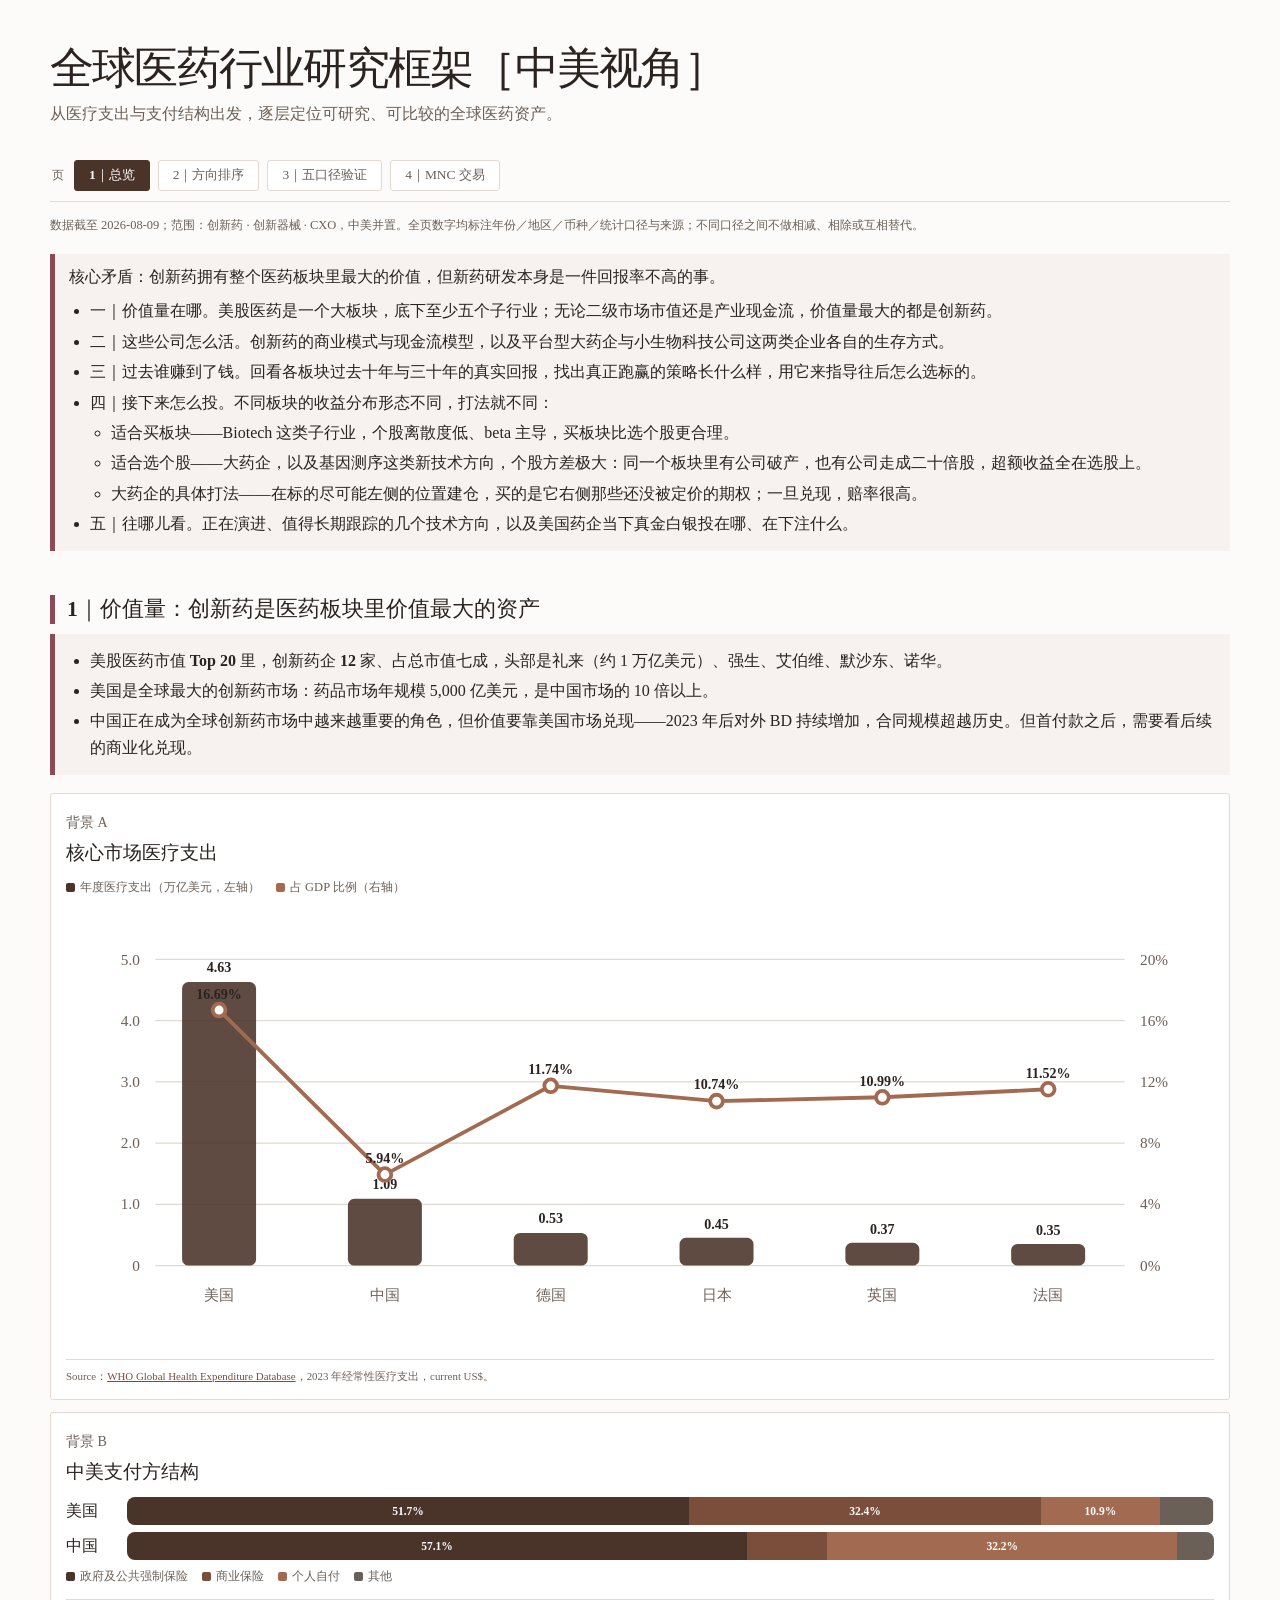
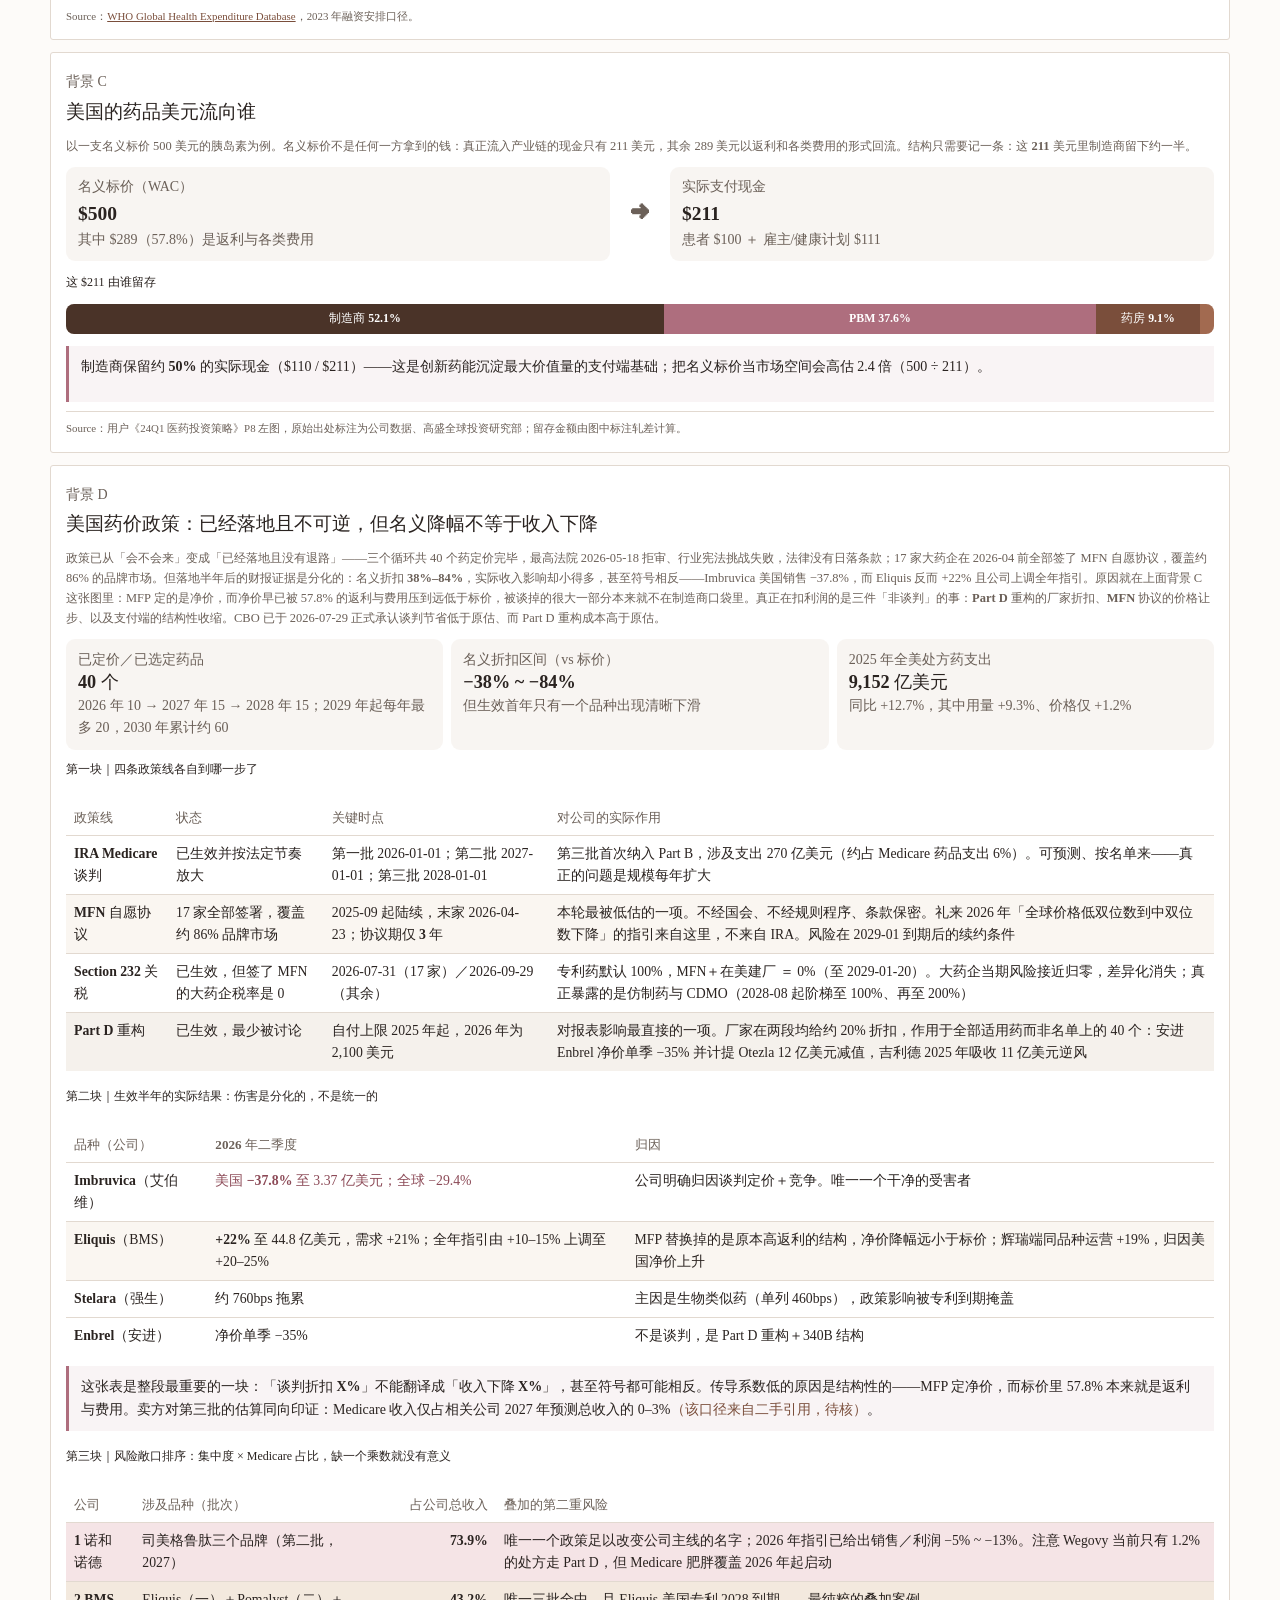
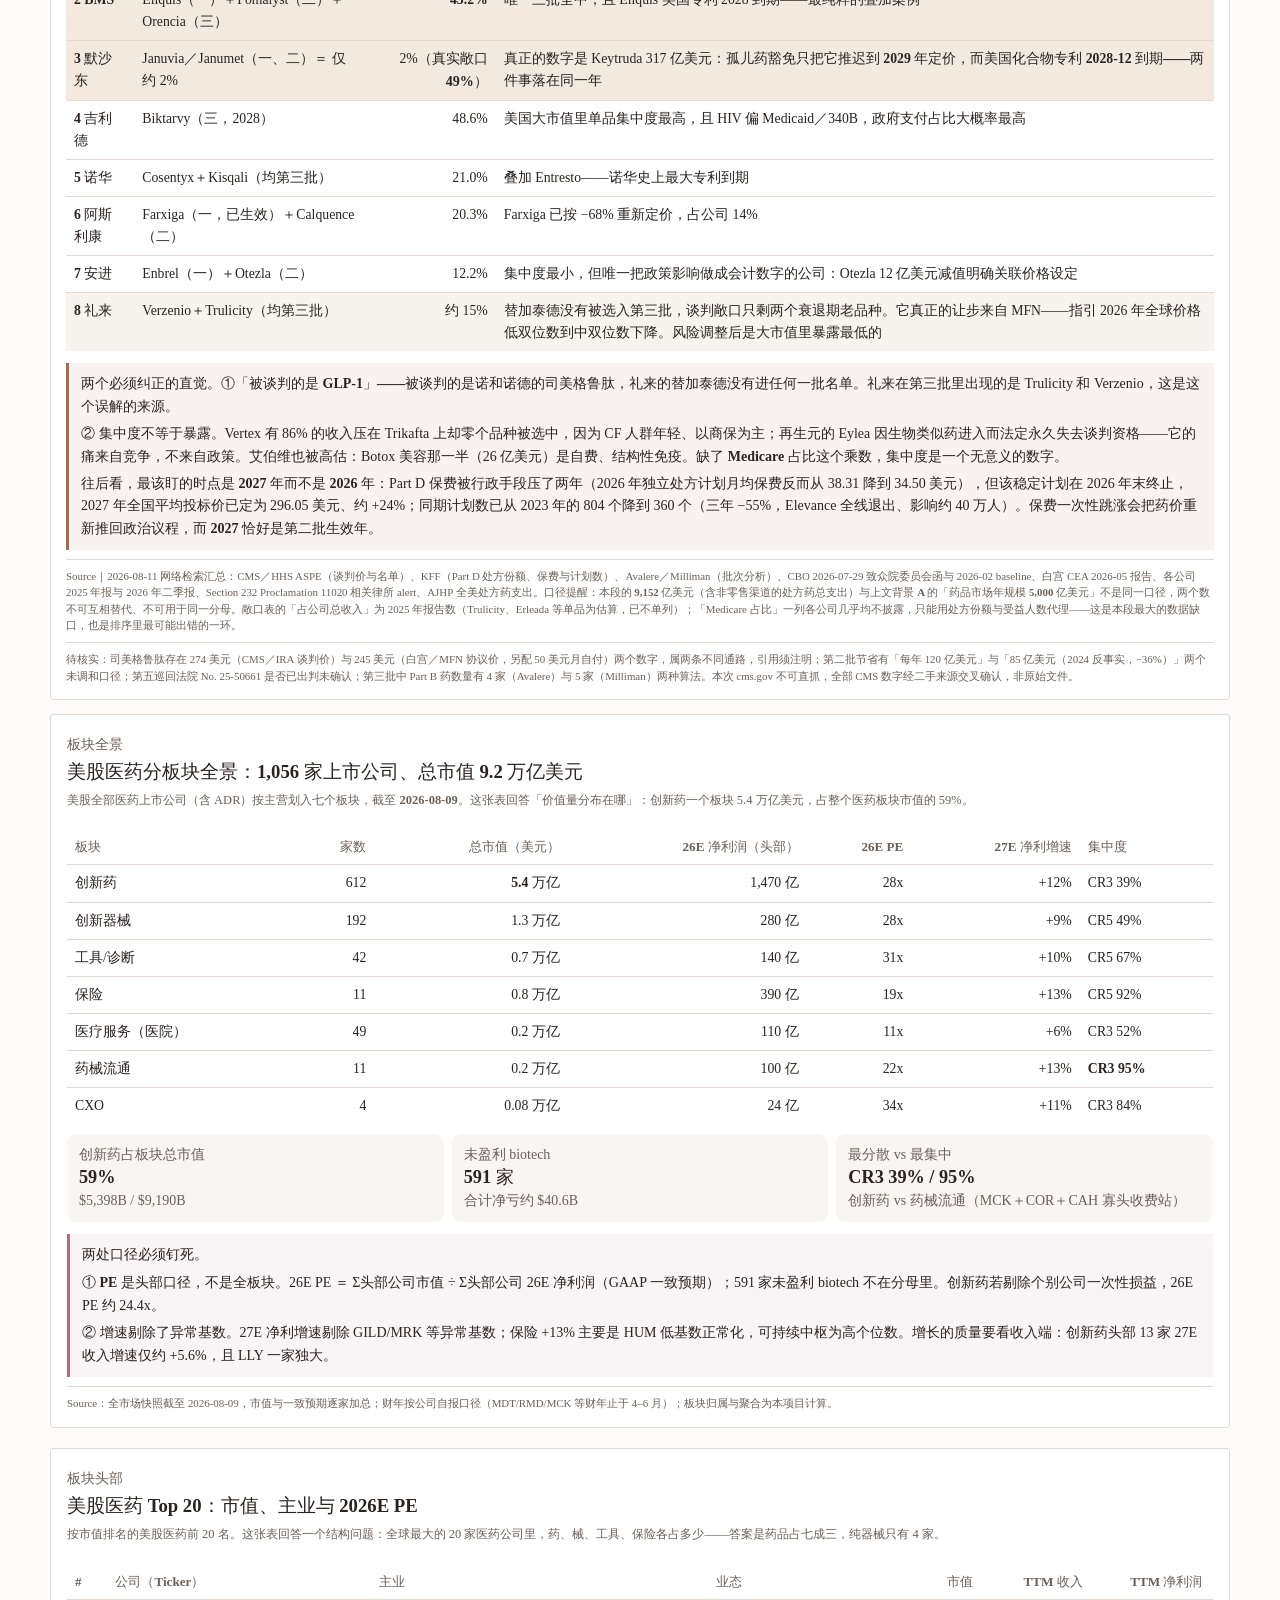
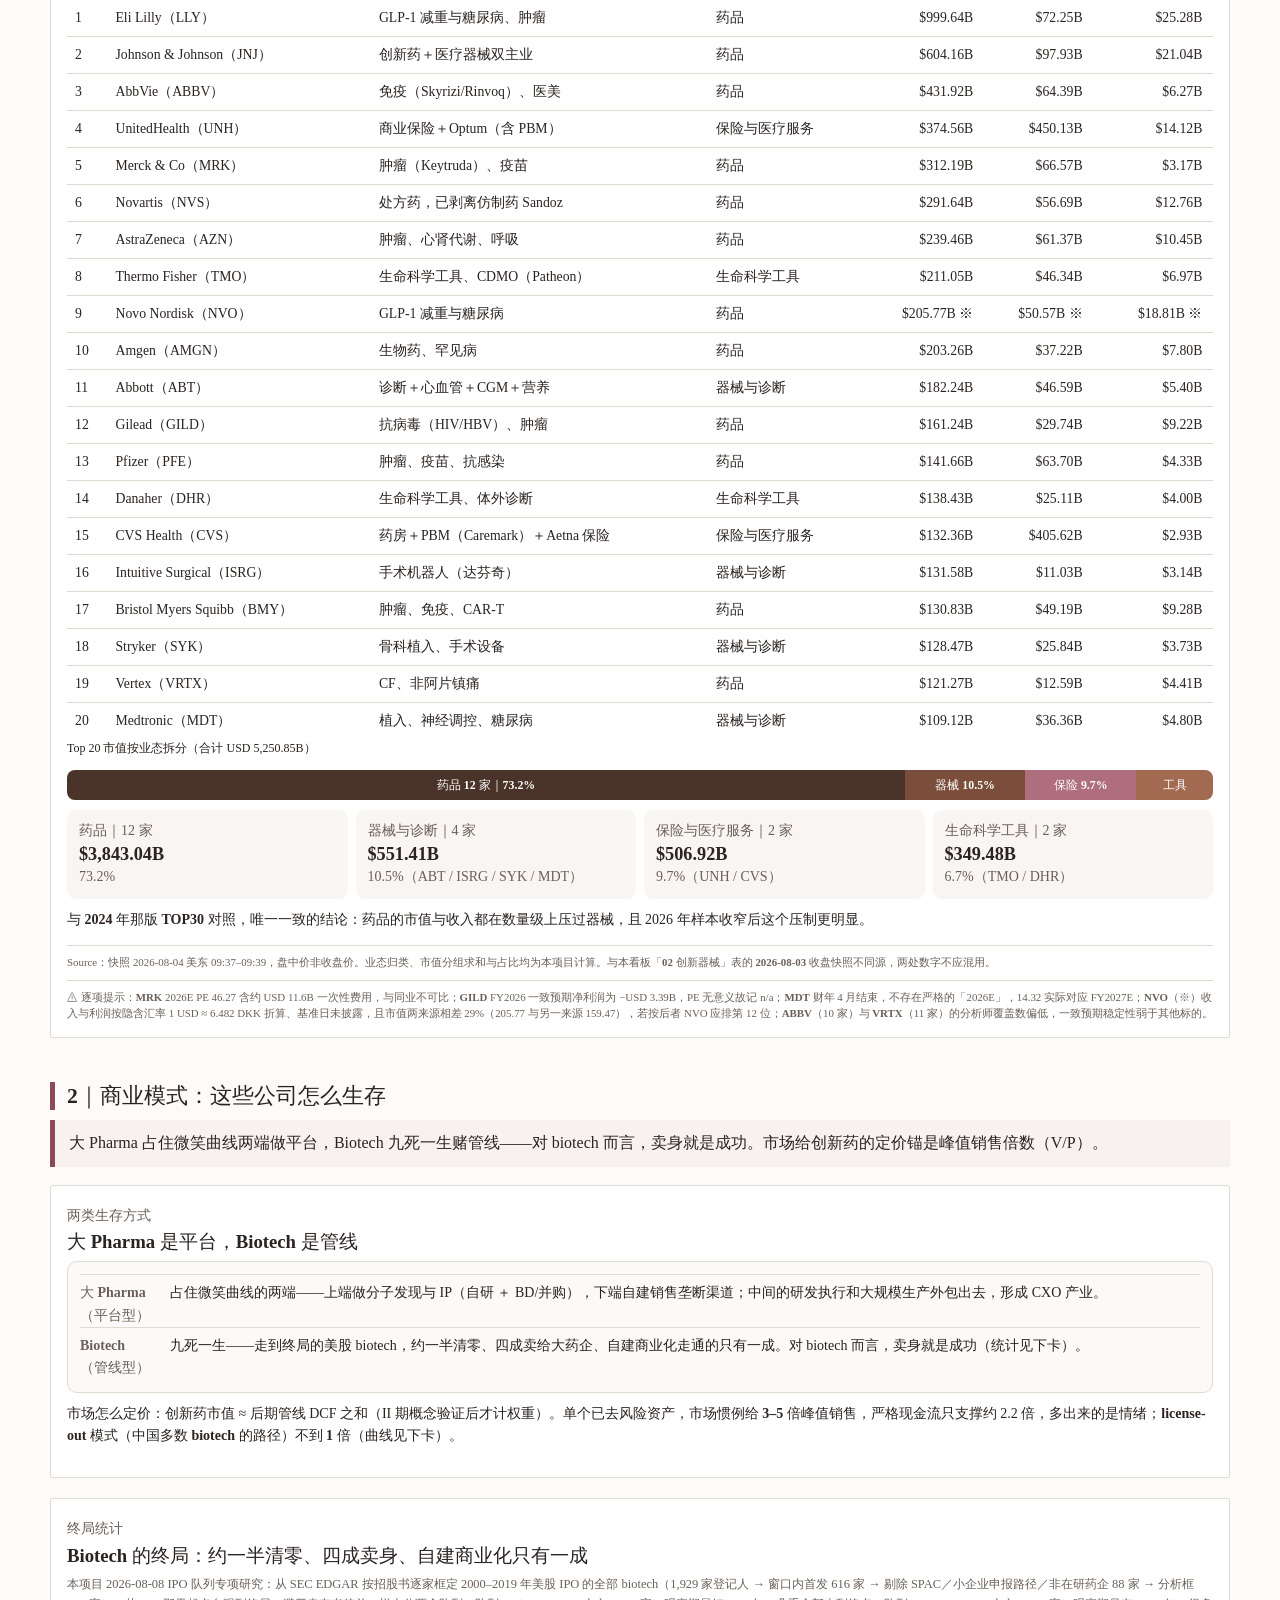
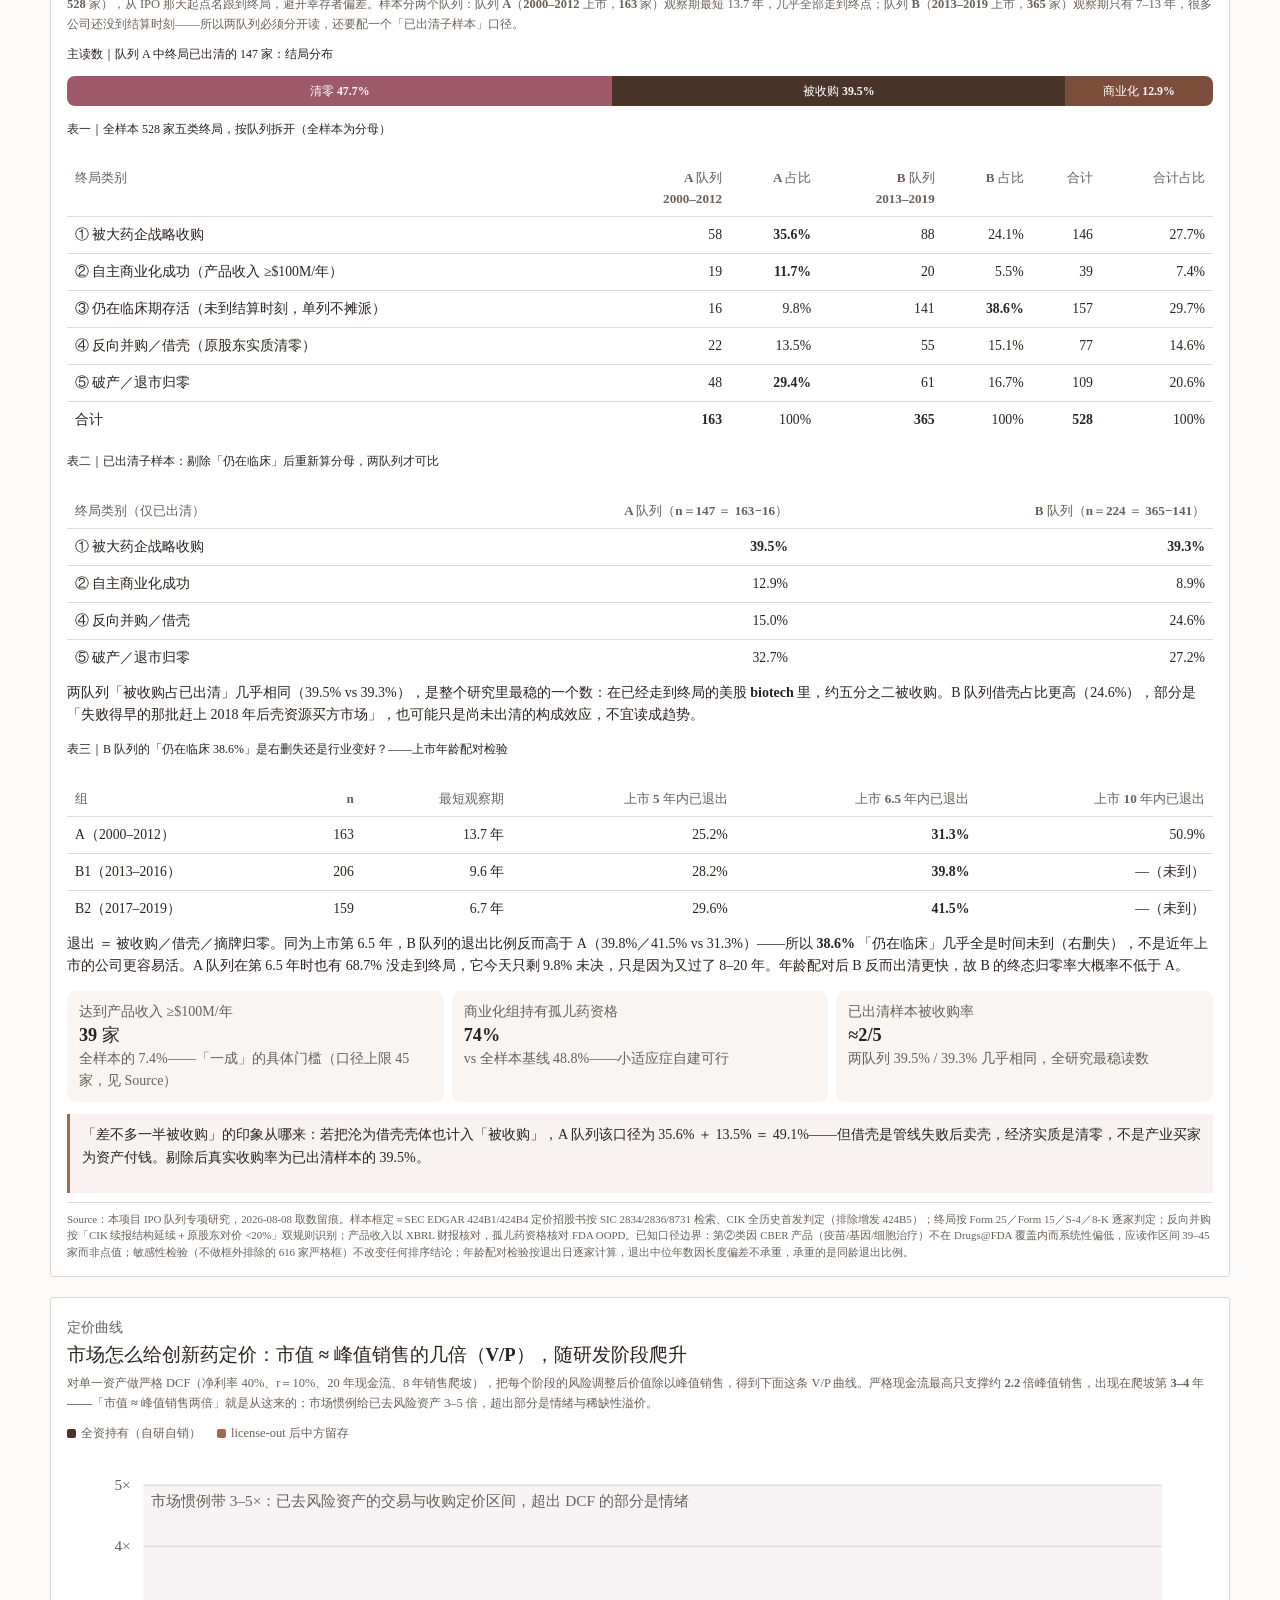
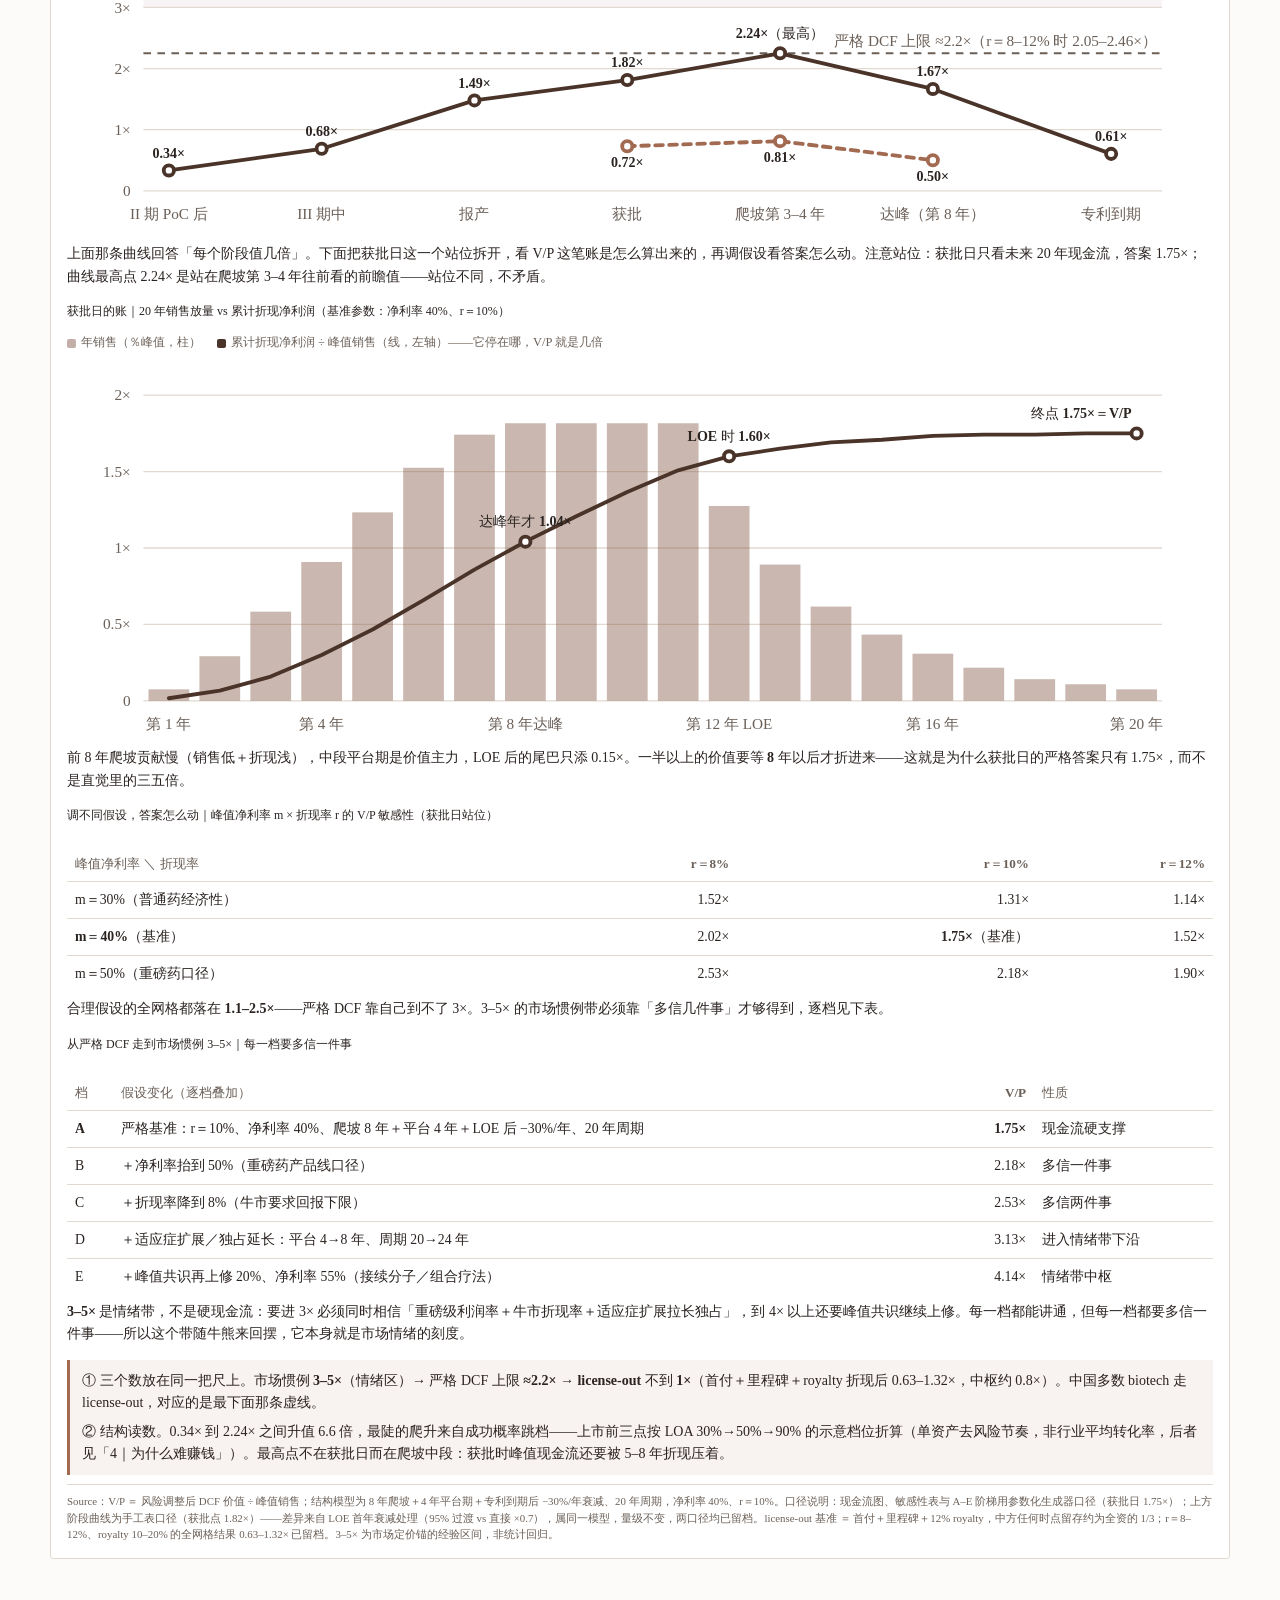
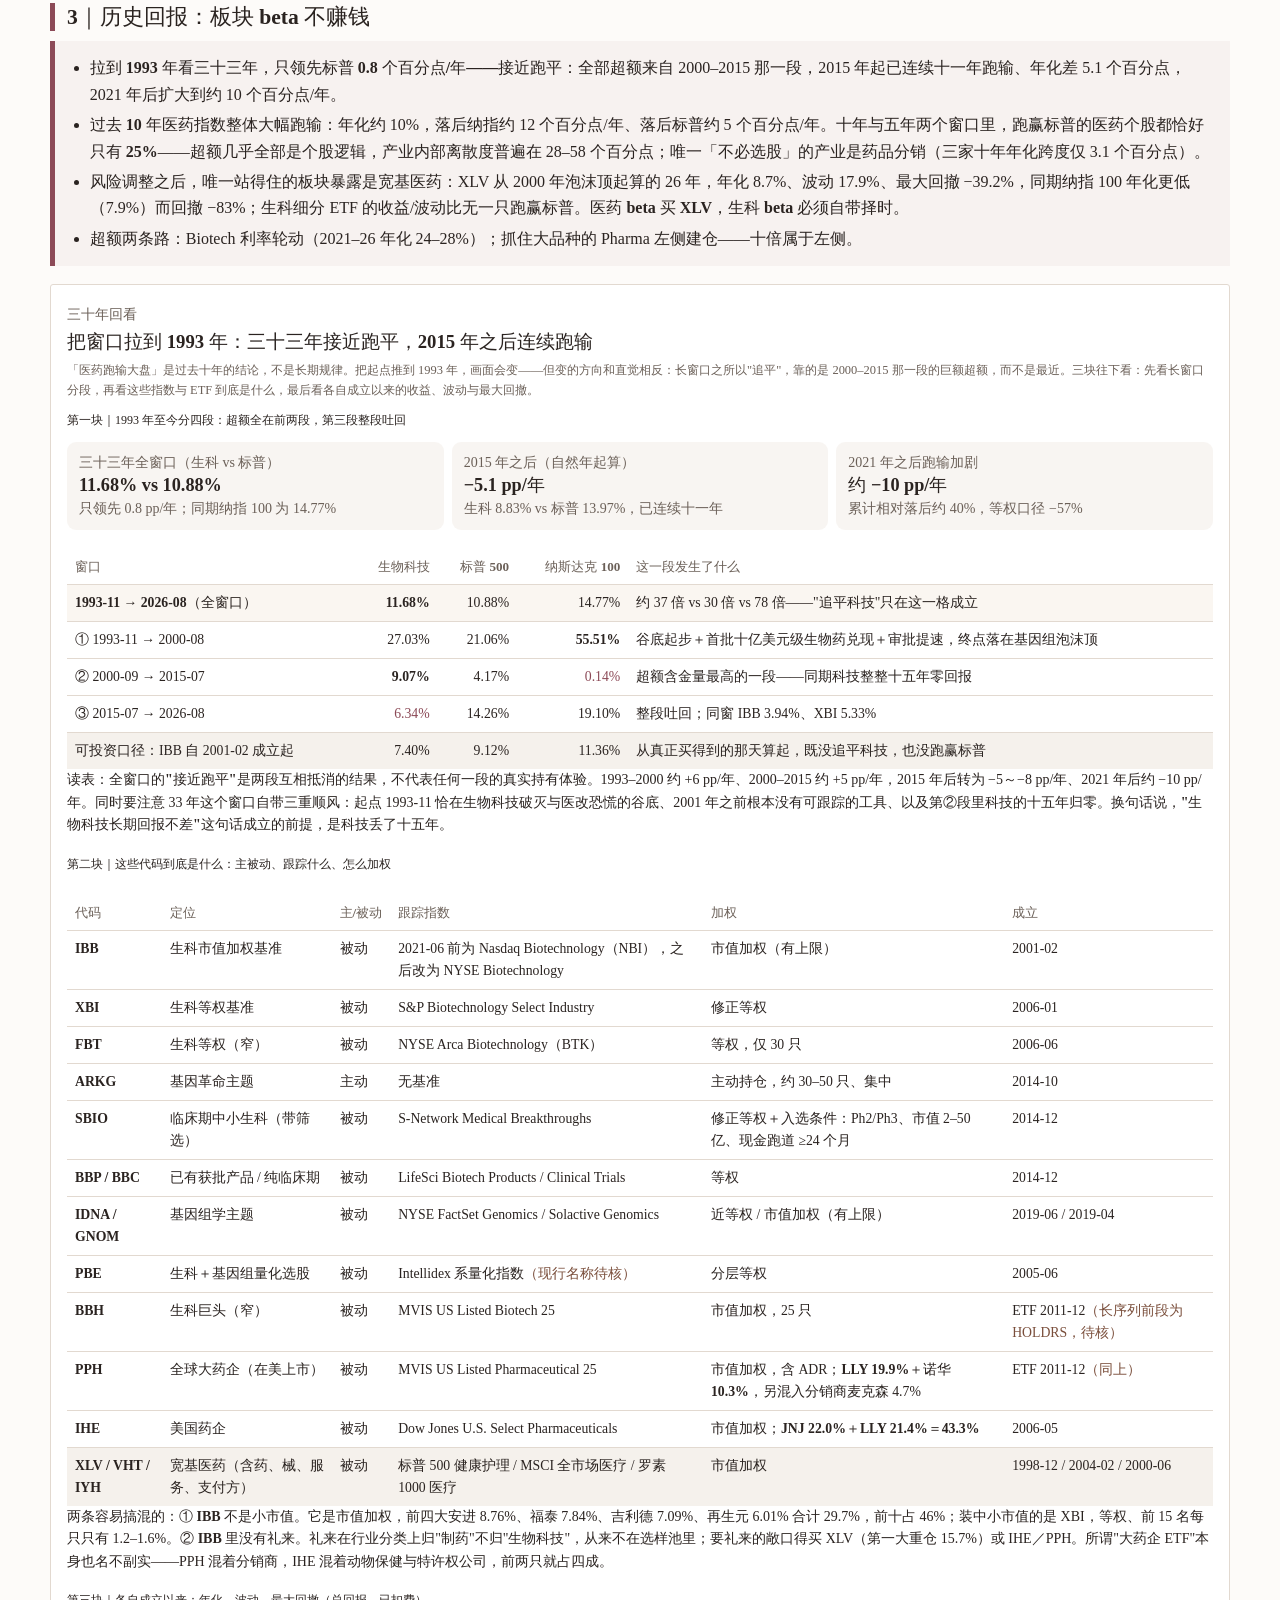
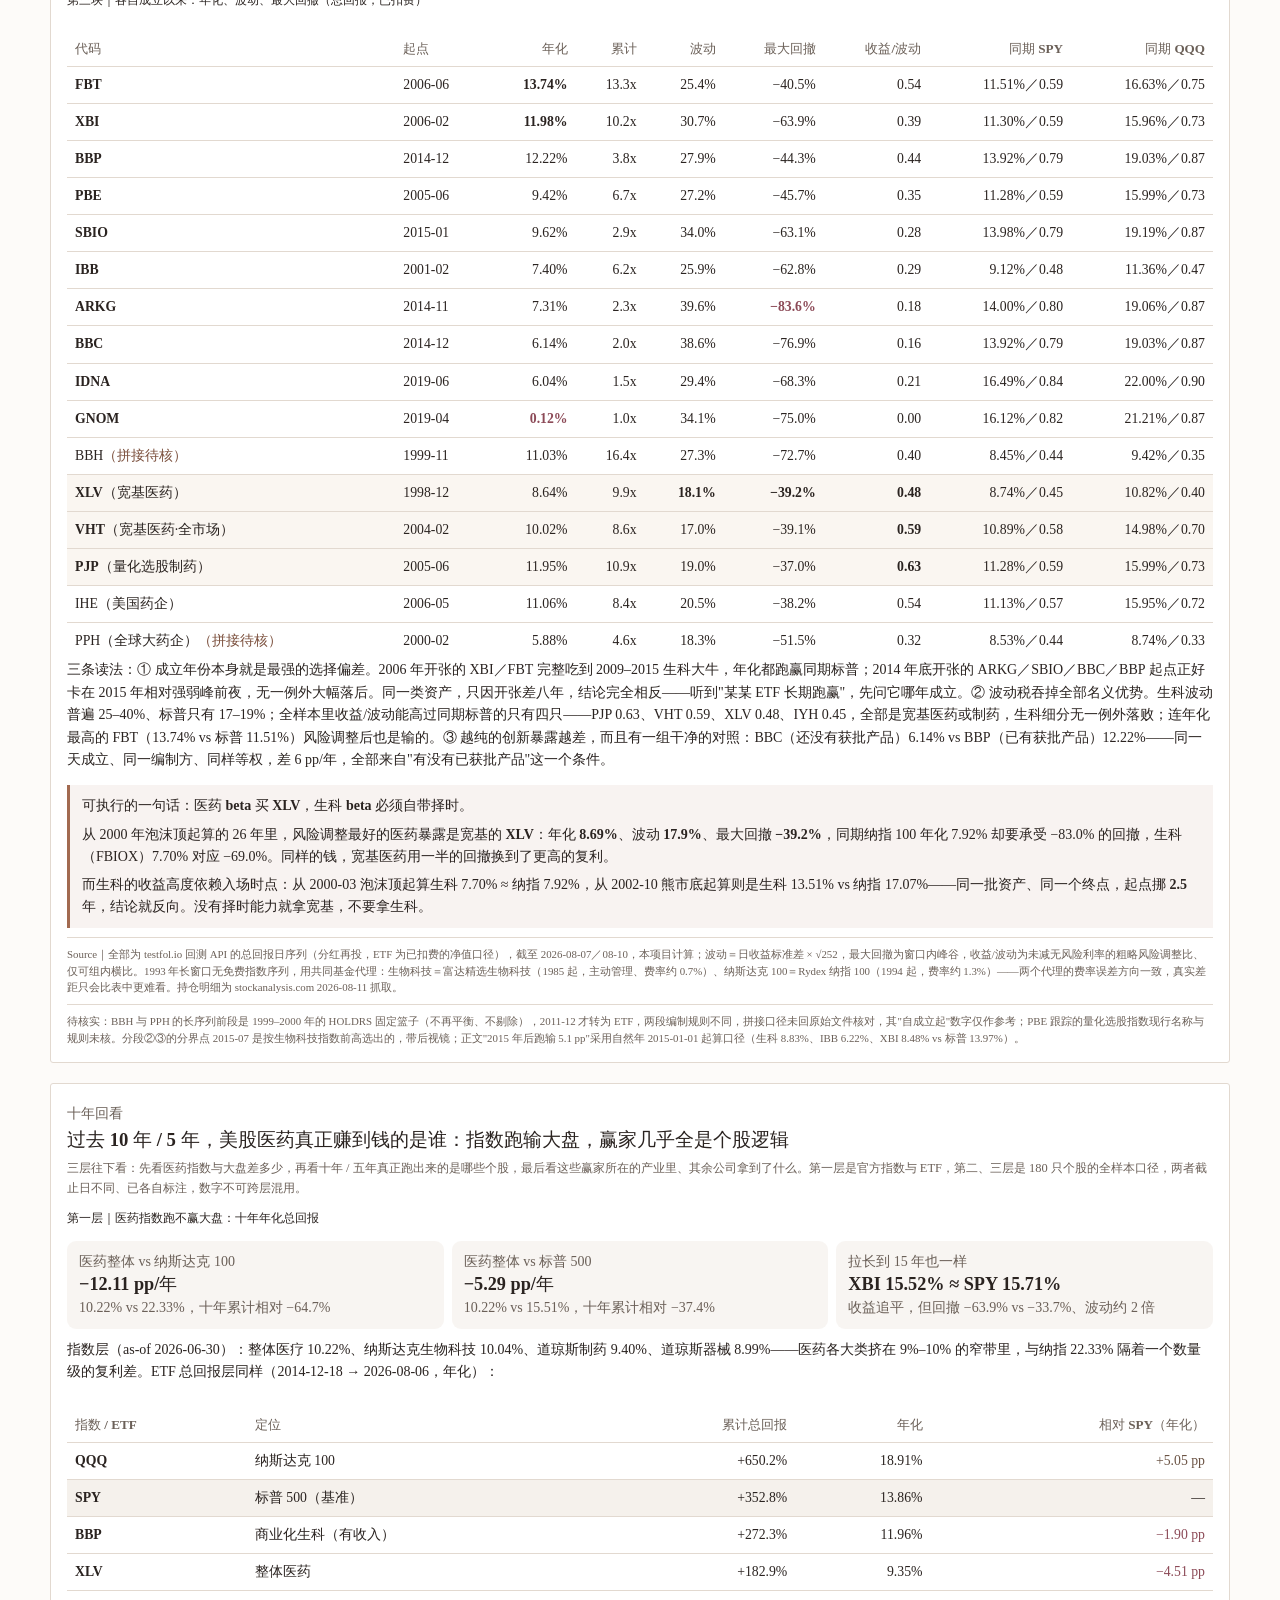
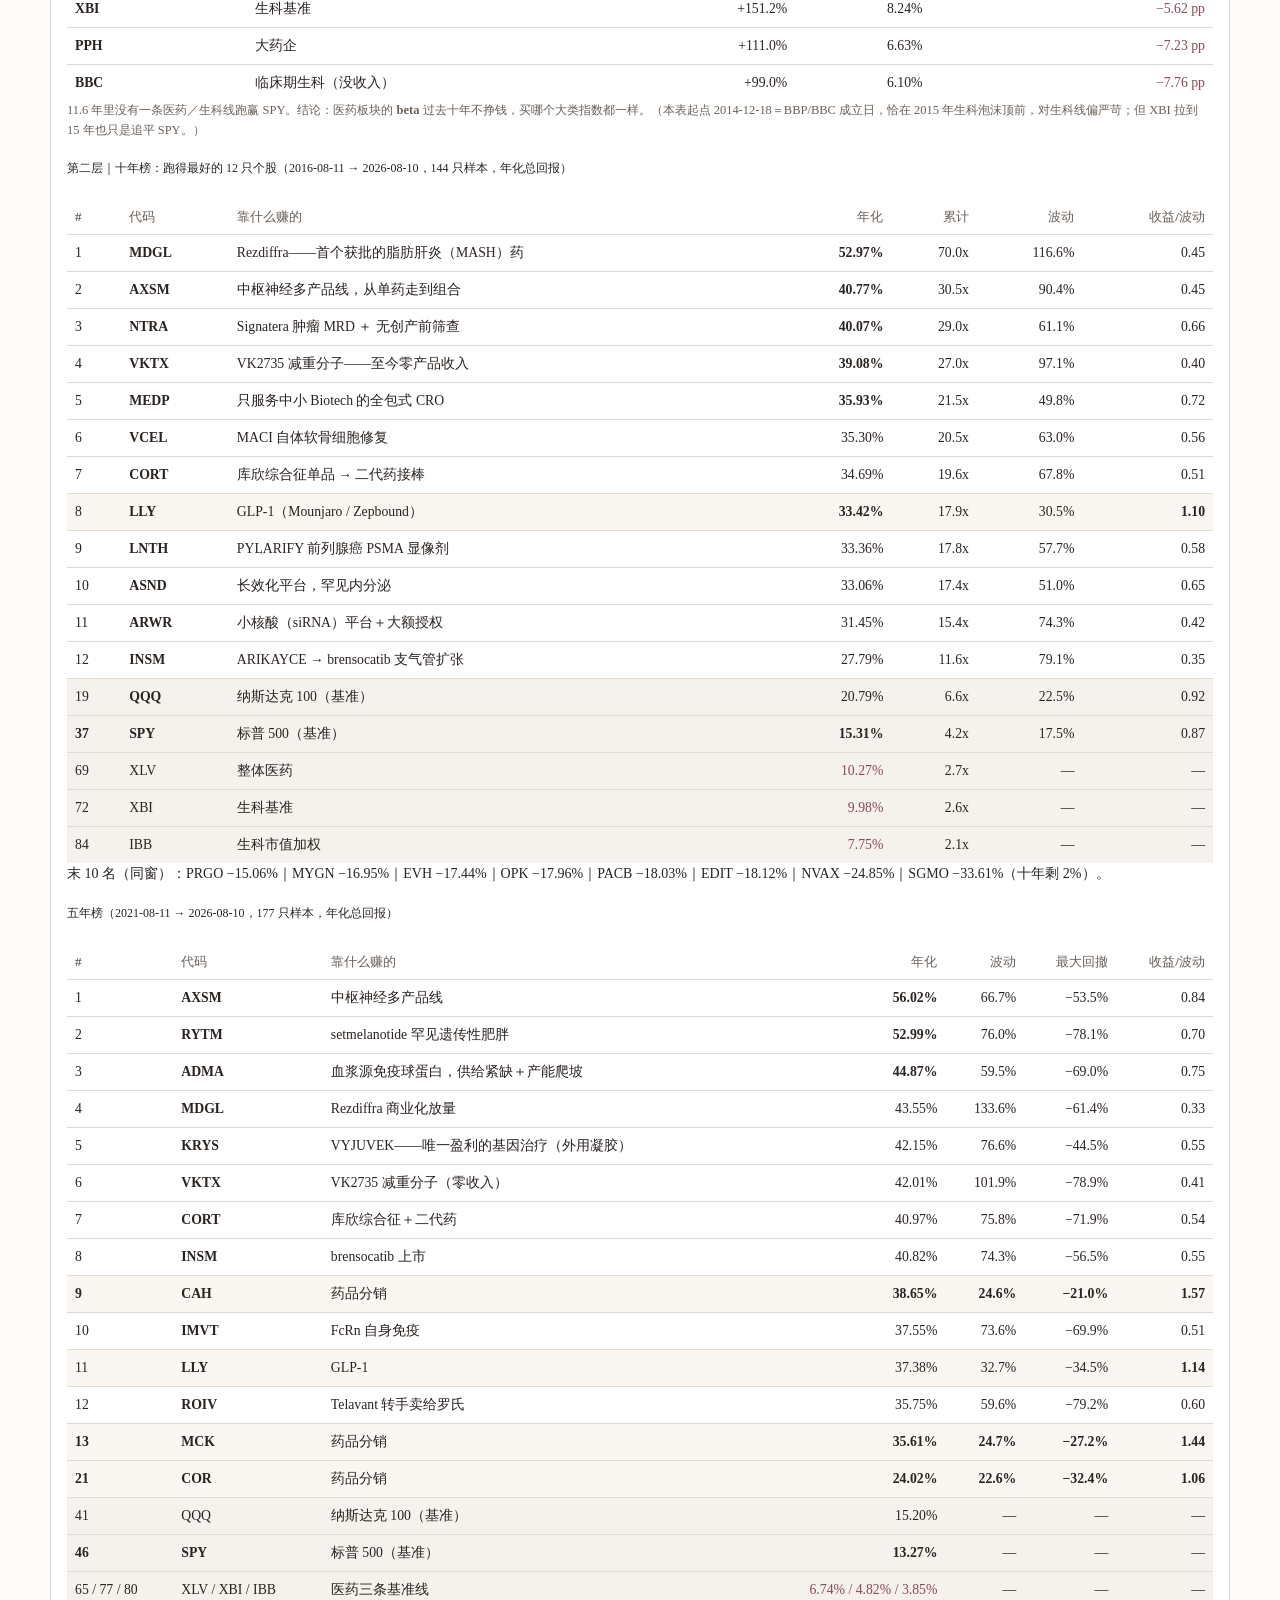
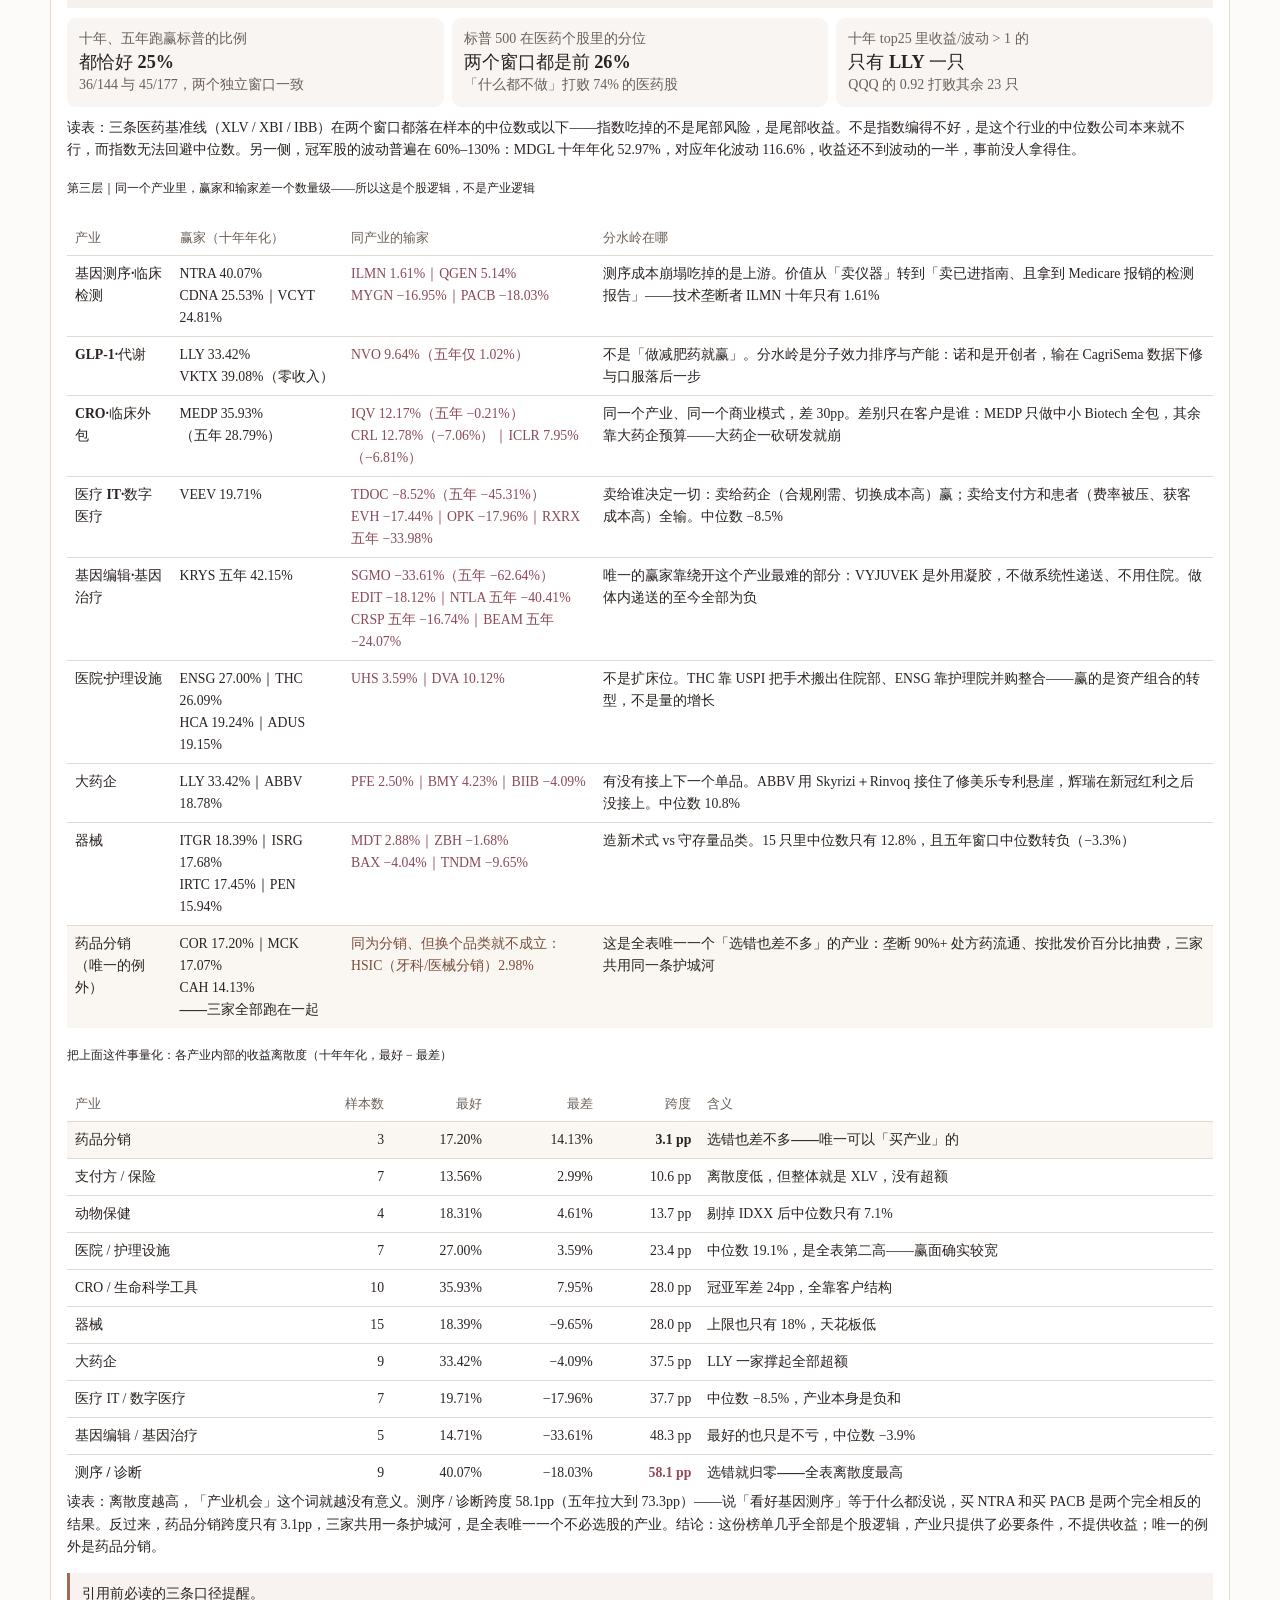
==== commit c3911c13: "开篇改为目录式核心观点（五条主线＋收益分布分打法）" ====
--- a/index.html
+++ b/index.html
@@ -1002,8 +1002,20 @@
   <p class="map-kicker text-small">数据截至 2026-08-09；范围：创新药 · 创新器械 · CXO，中美并置。全页数字均标注年份／地区／币种／统计口径与来源；不同口径之间不做相减、相除或互相替代。</p>
 
   <div class="chapter-lede" style="margin:18px 0 6px;">
-    <p><strong>一句话总览：创新药拥有最大的价值，但新药研发是一件回报率不高的事。医药指数三十三年接近跑平、过去 10 年明显跑输大盘，投资超额两条路：1. Biotech 利率动量策略；2. 有潜力大品种的 Pharma 左侧建仓。大方向需要关注早筛、AI 制药、长寿板块。</strong></p>
-    <p class="text-small" style="margin-top:6px">全页按五个问题组织：价值量 → 商业模式 → 历史回报 → 为什么难赚钱 → 往后看什么。</p>
+    <p><strong>核心矛盾：创新药拥有整个医药板块里最大的价值，但新药研发本身是一件回报率不高的事。</strong></p>
+    <ul style="margin-top:8px">
+      <li><strong>一｜价值量在哪。</strong>美股医药是一个大板块，底下至少五个子行业；无论二级市场市值还是产业现金流，价值量最大的都是创新药。</li>
+      <li><strong>二｜这些公司怎么活。</strong>创新药的商业模式与现金流模型，以及平台型大药企与小生物科技公司这两类企业各自的生存方式。</li>
+      <li><strong>三｜过去谁赚到了钱。</strong>回看各板块过去十年与三十年的真实回报，找出真正跑赢的策略长什么样，用它来指导往后怎么选标的。</li>
+      <li><strong>四｜接下来怎么投。</strong>不同板块的收益分布形态不同，打法就不同：
+        <ul>
+          <li><strong>适合买板块</strong>——Biotech 这类子行业，个股离散度低、beta 主导，买板块比选个股更合理。</li>
+          <li><strong>适合选个股</strong>——大药企，以及基因测序这类新技术方向，个股方差极大：同一个板块里有公司破产，也有公司走成二十倍股，超额收益全在选股上。</li>
+          <li><strong>大药企的具体打法</strong>——在标的尽可能左侧的位置建仓，买的是它右侧那些还没被定价的期权；一旦兑现，赔率很高。</li>
+        </ul>
+      </li>
+      <li><strong>五｜往哪儿看。</strong>正在演进、值得长期跟踪的几个技术方向，以及美国药企当下真金白银投在哪、在下注什么。</li>
+    </ul>
   </div>
   <div class="chapter-head">
     <h2>1｜价值量：创新药是医药板块里价值最大的资产</h2>
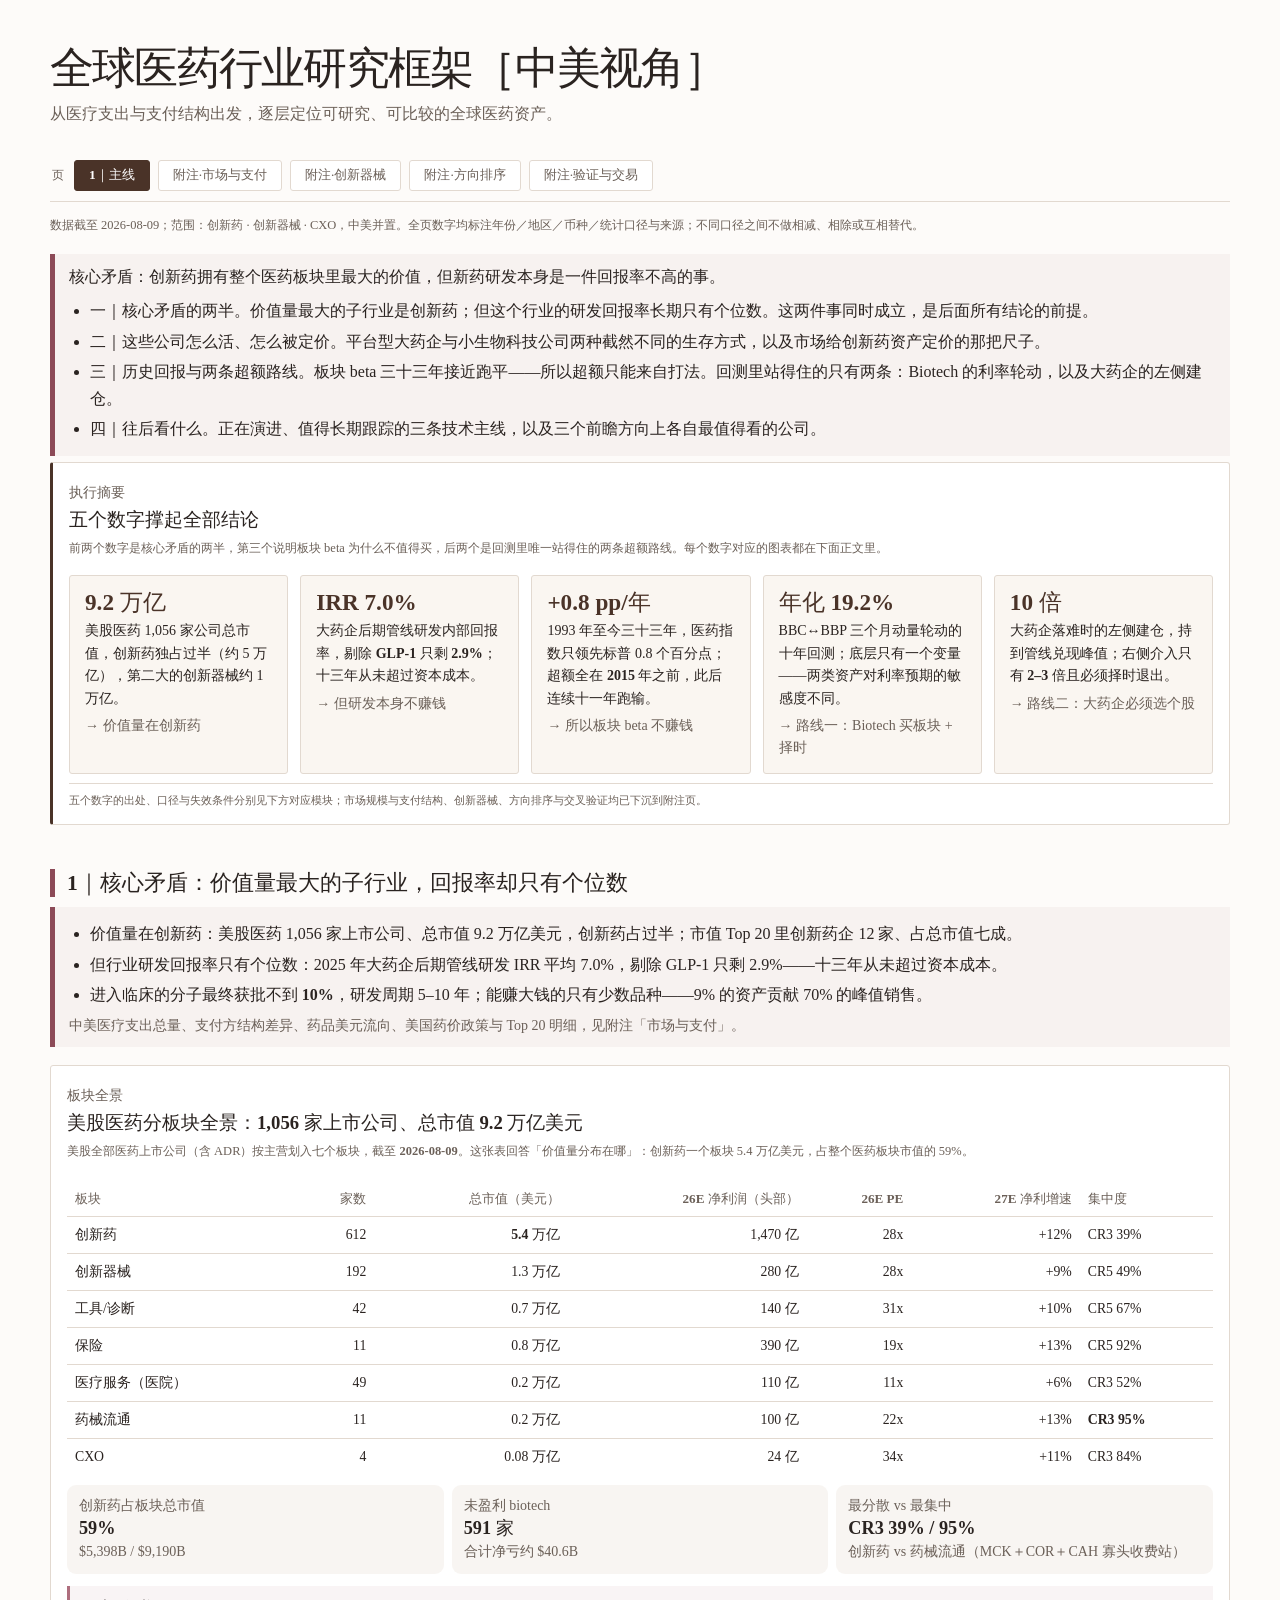
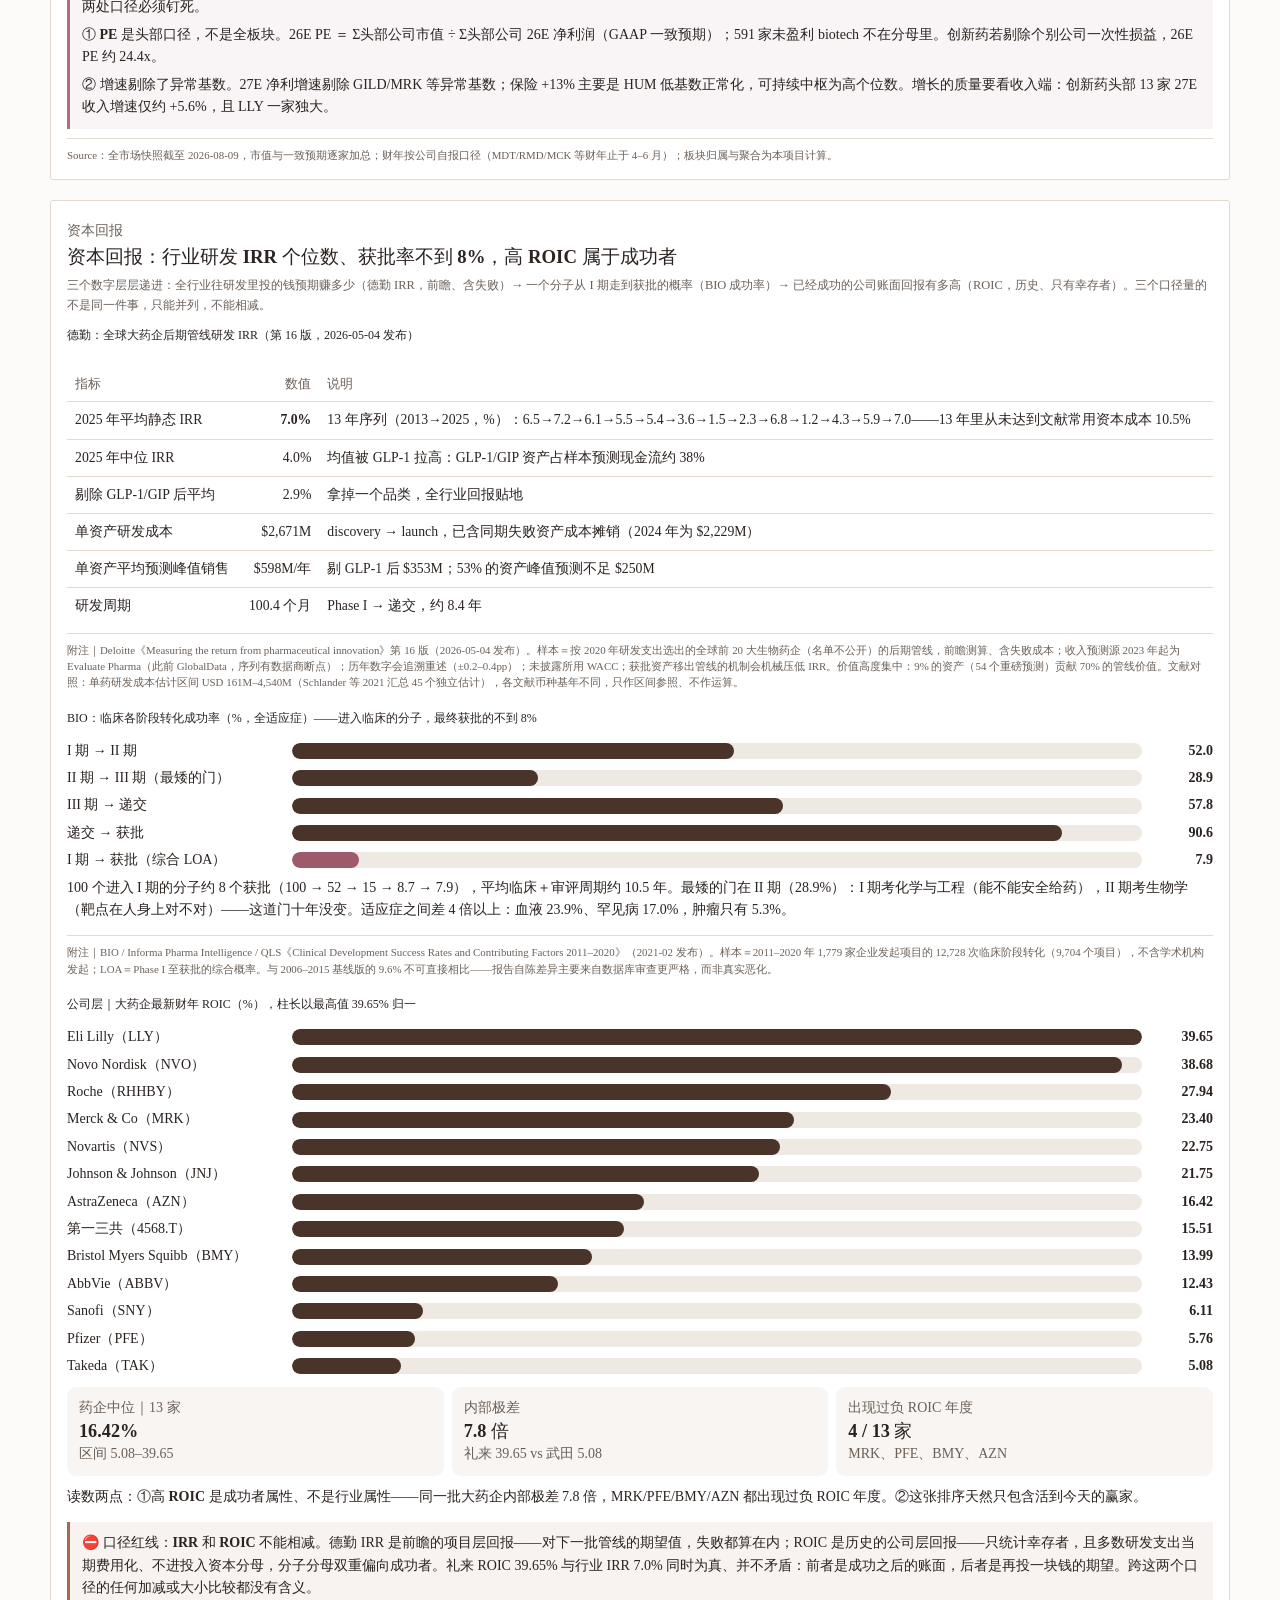
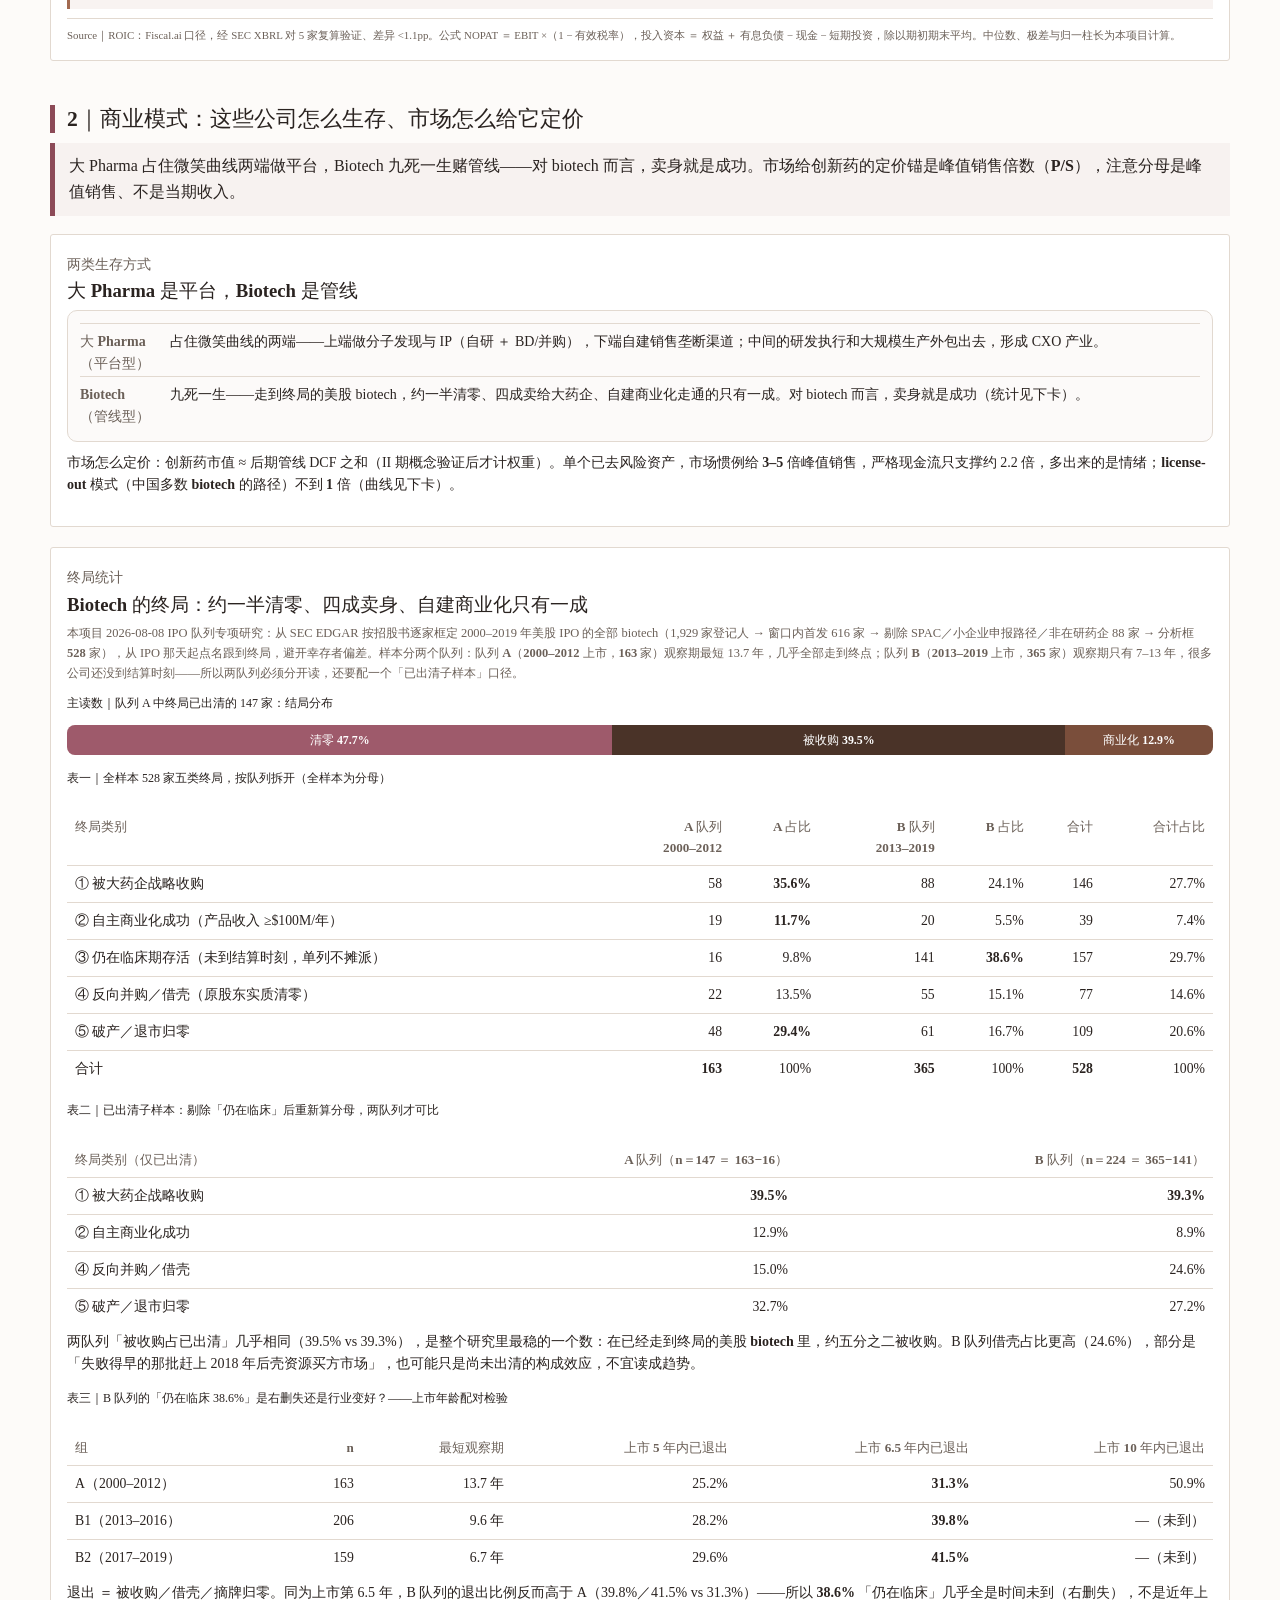
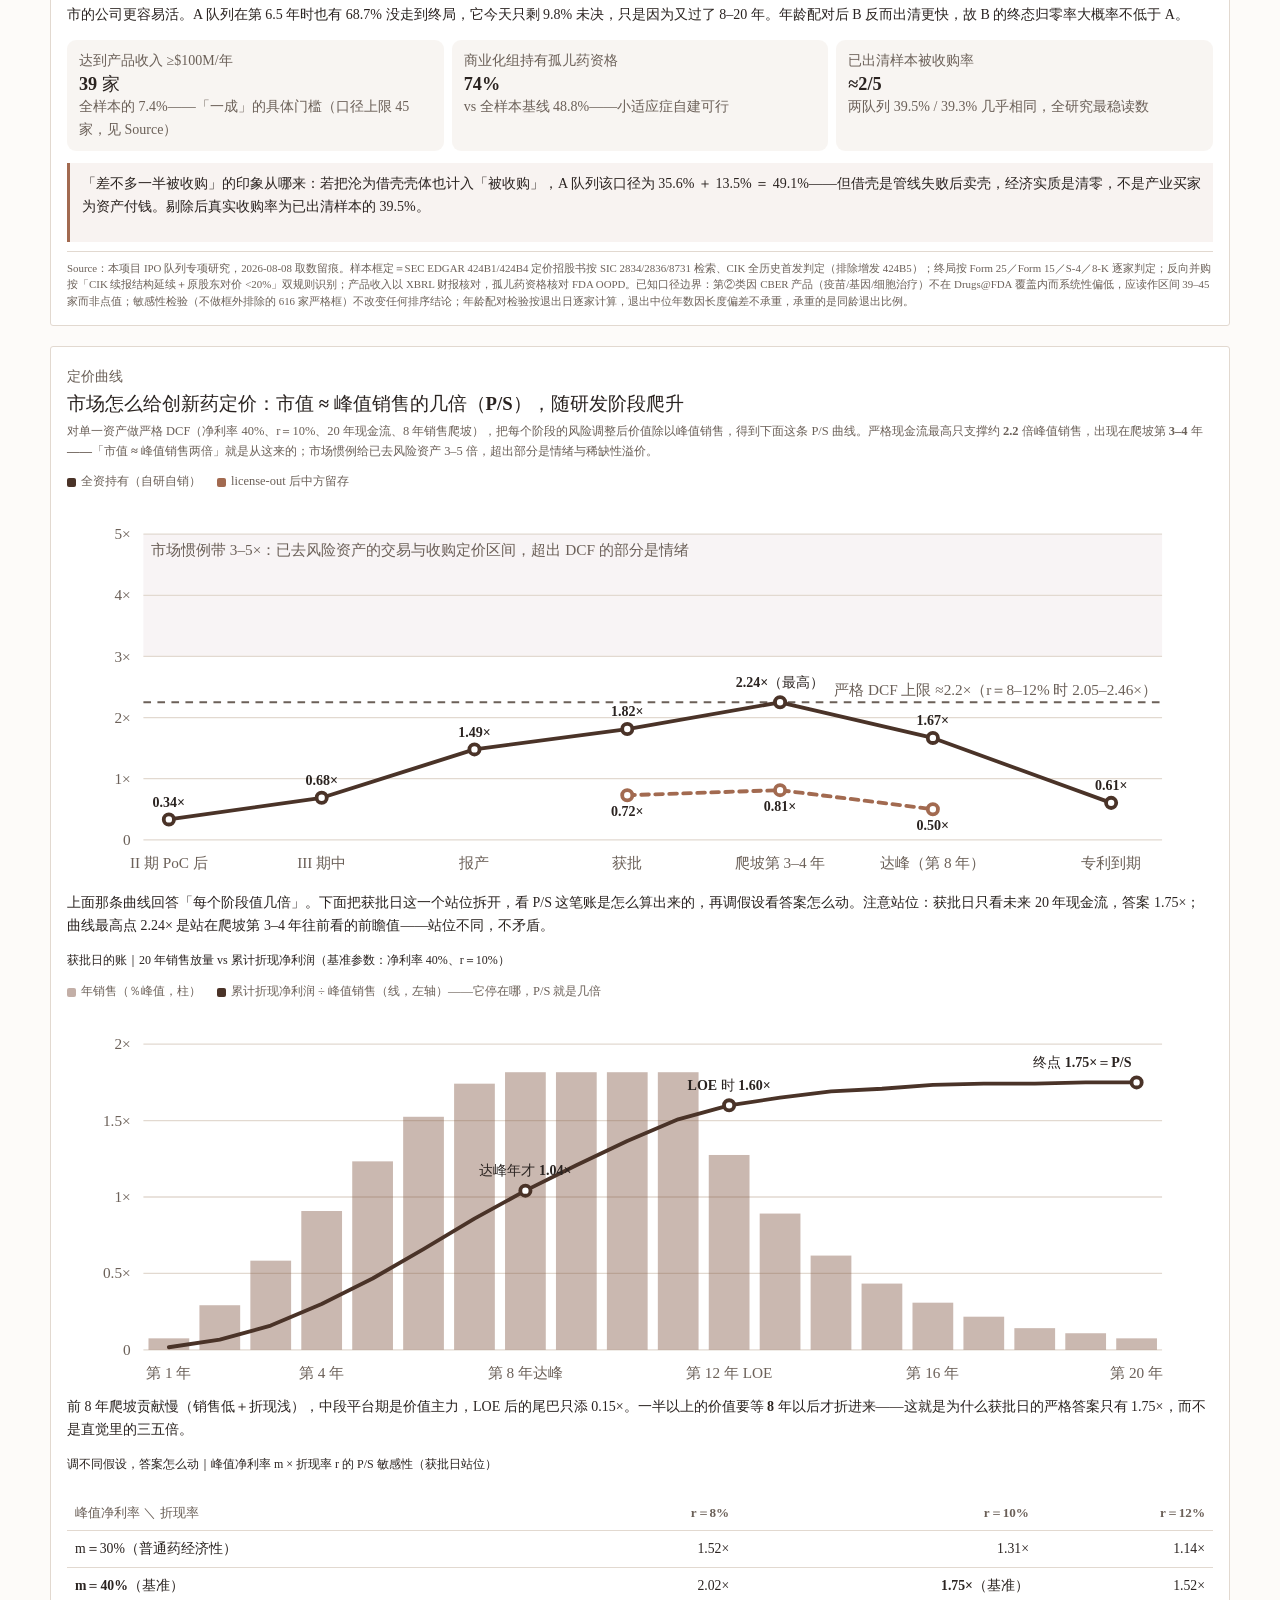
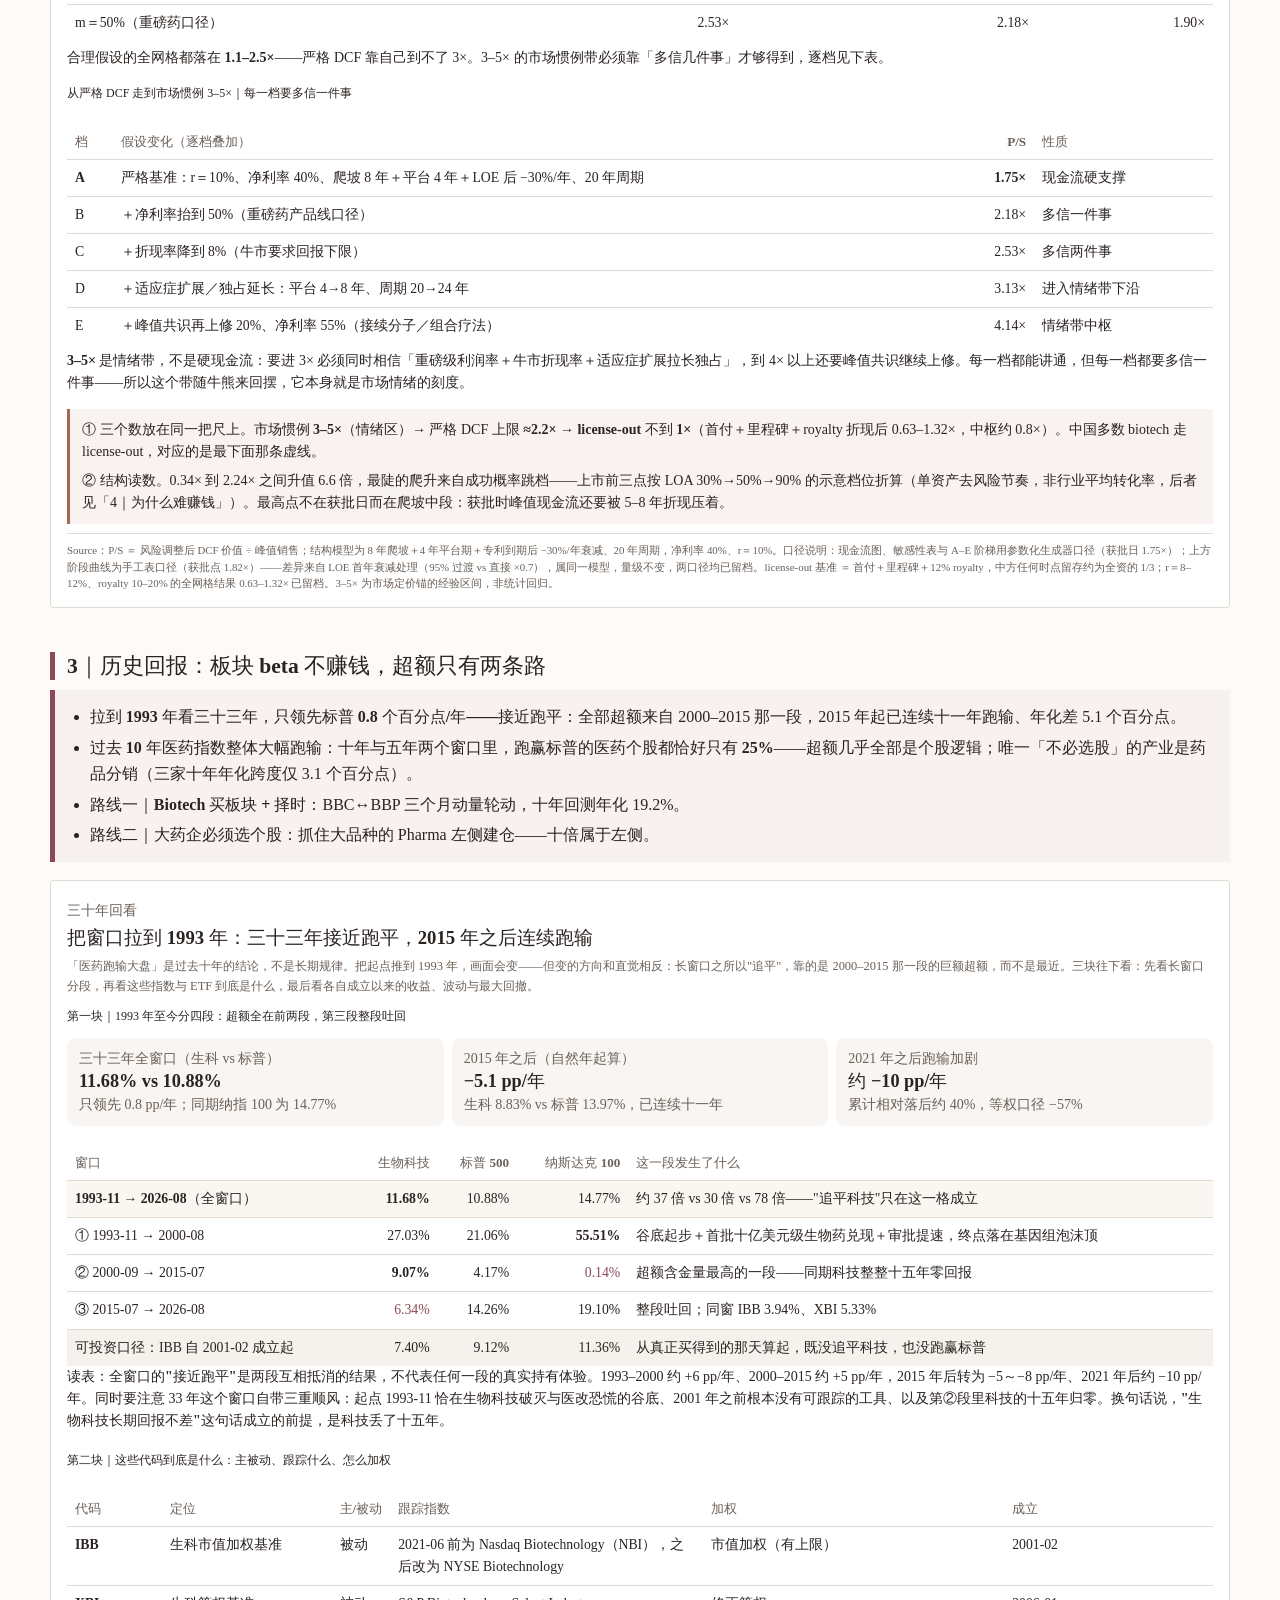
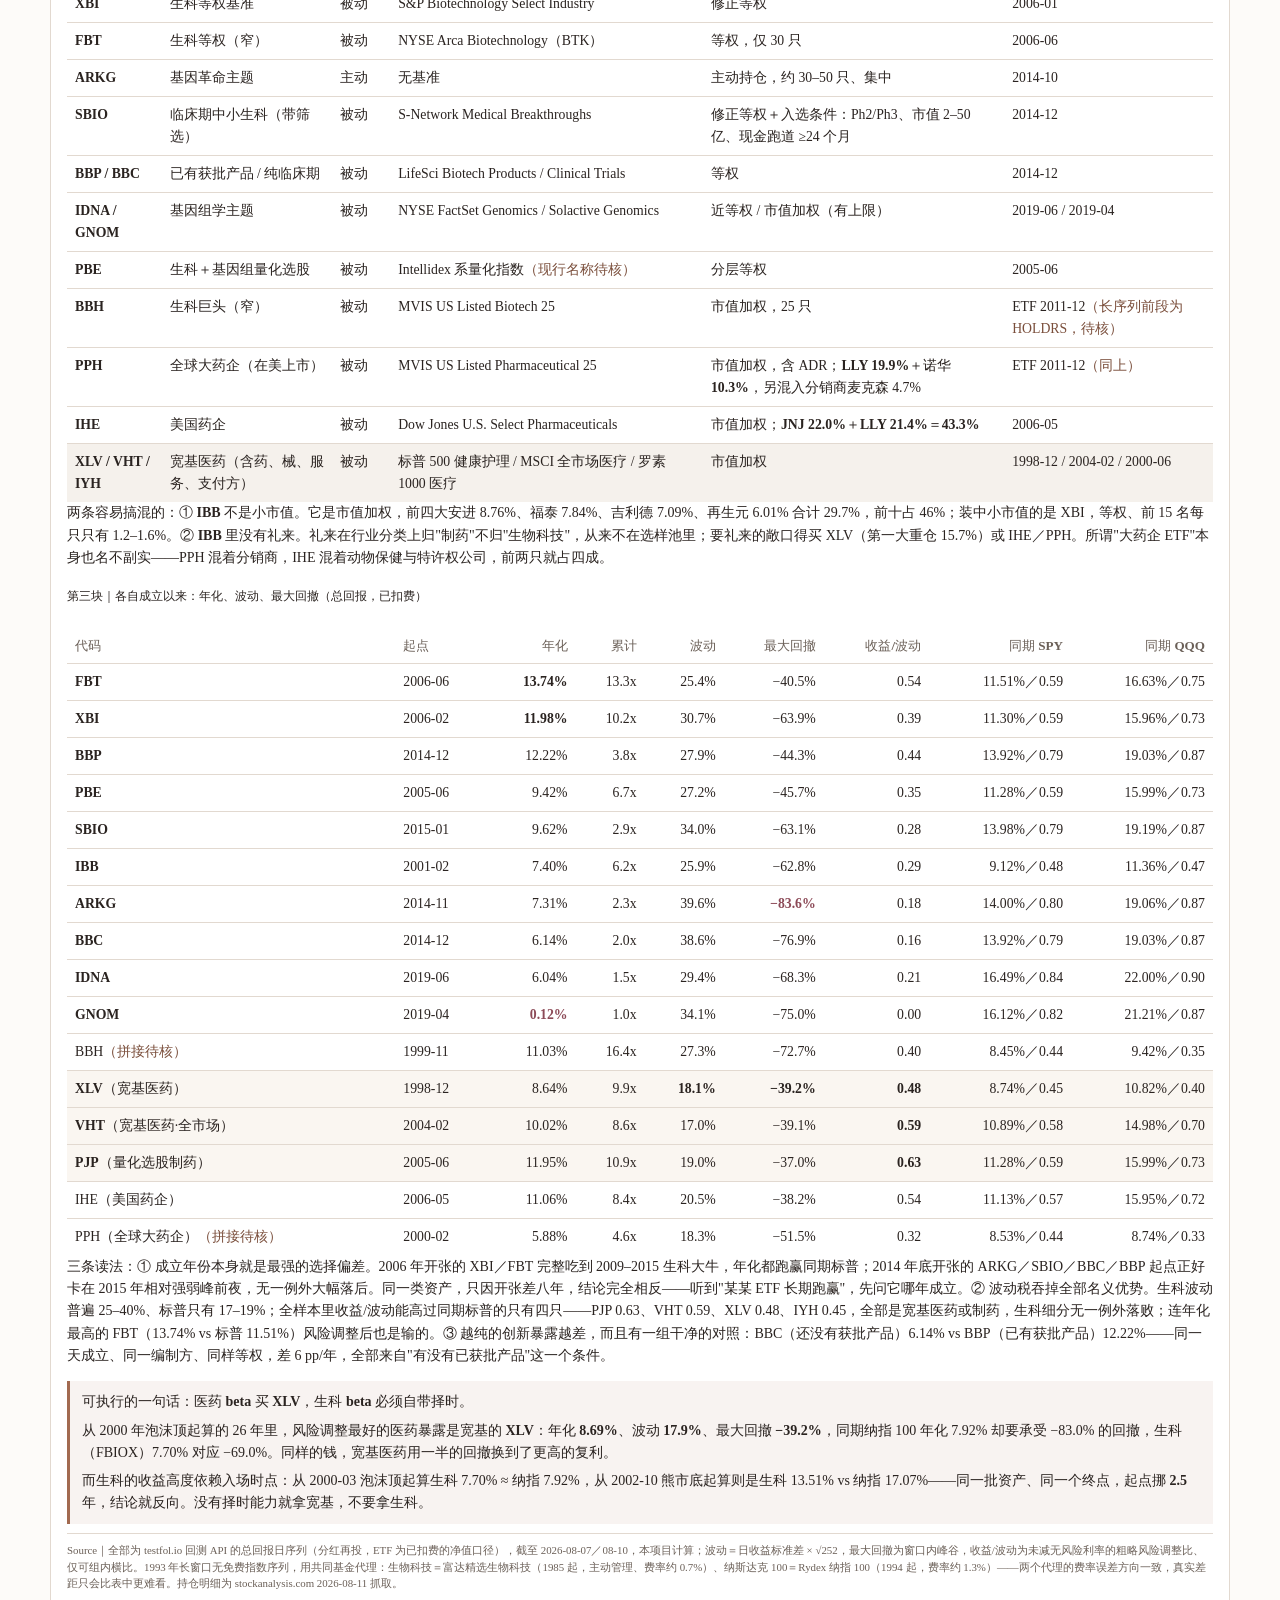
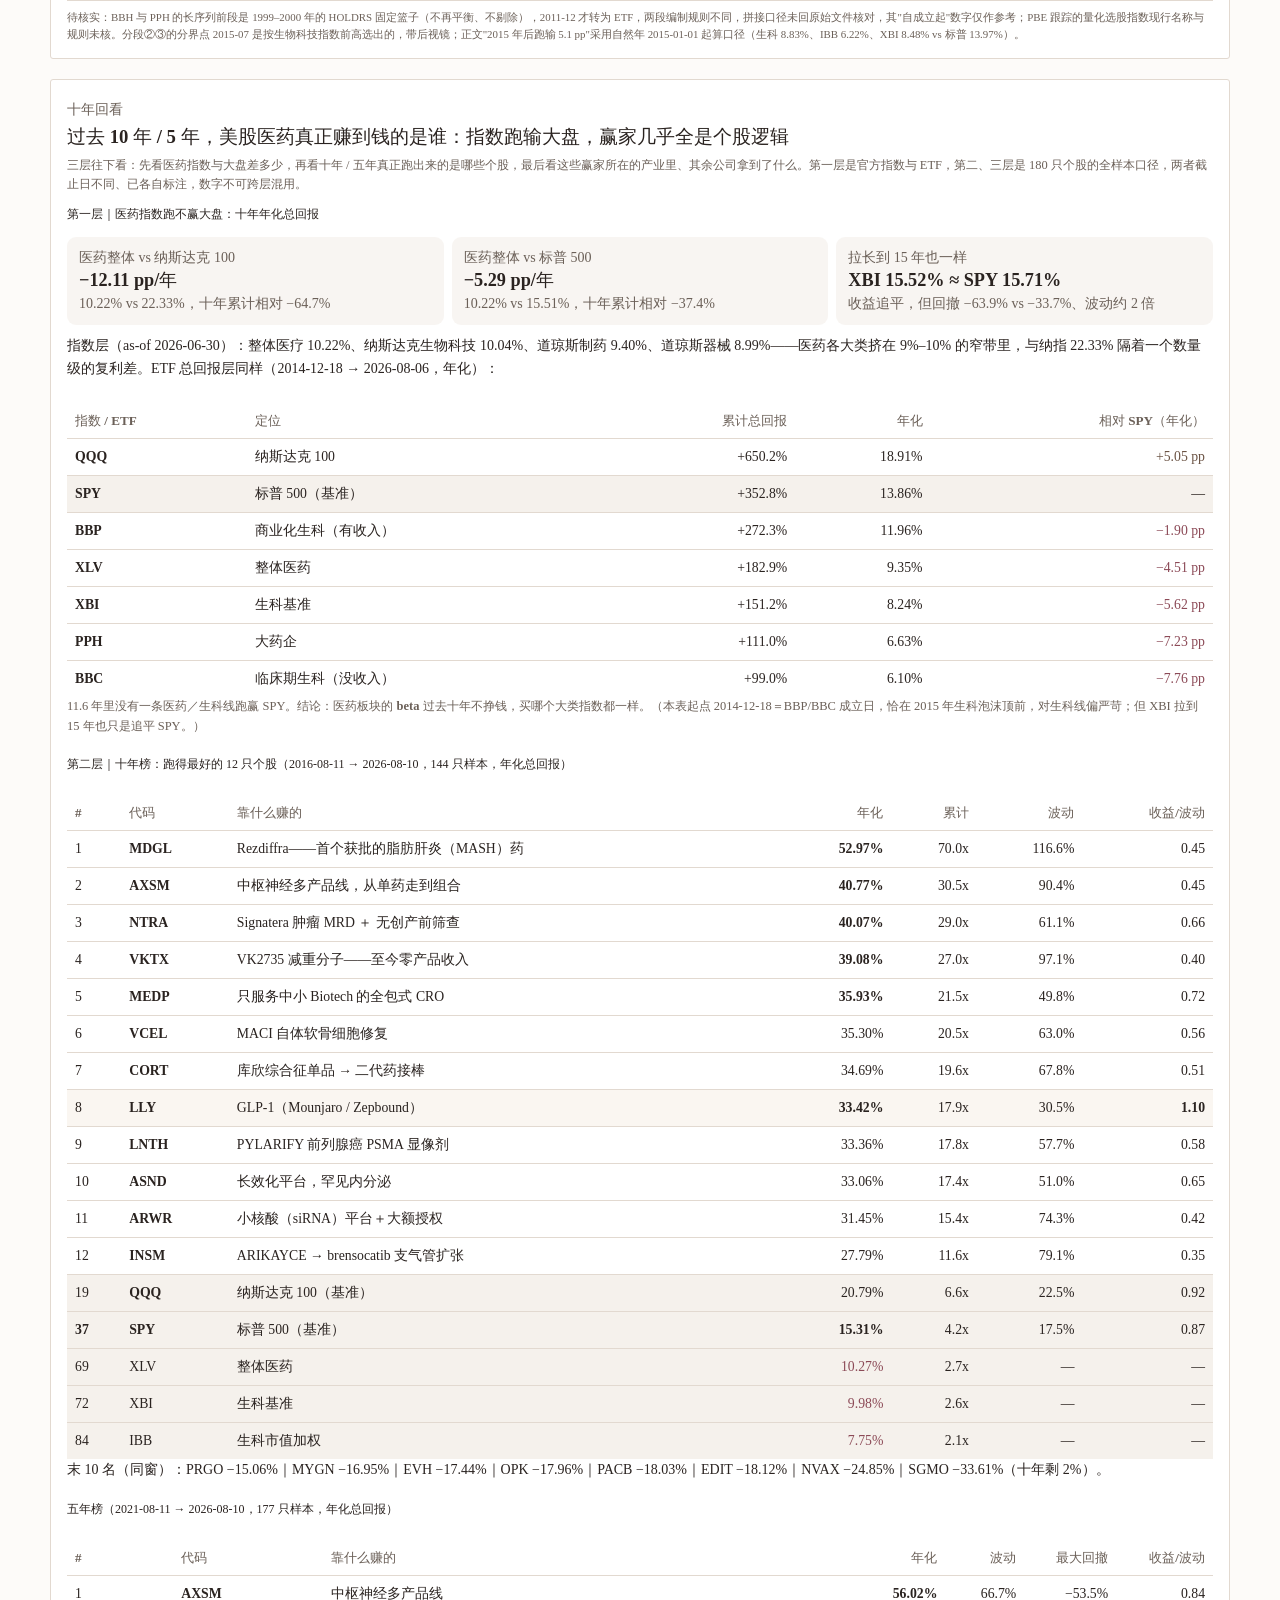
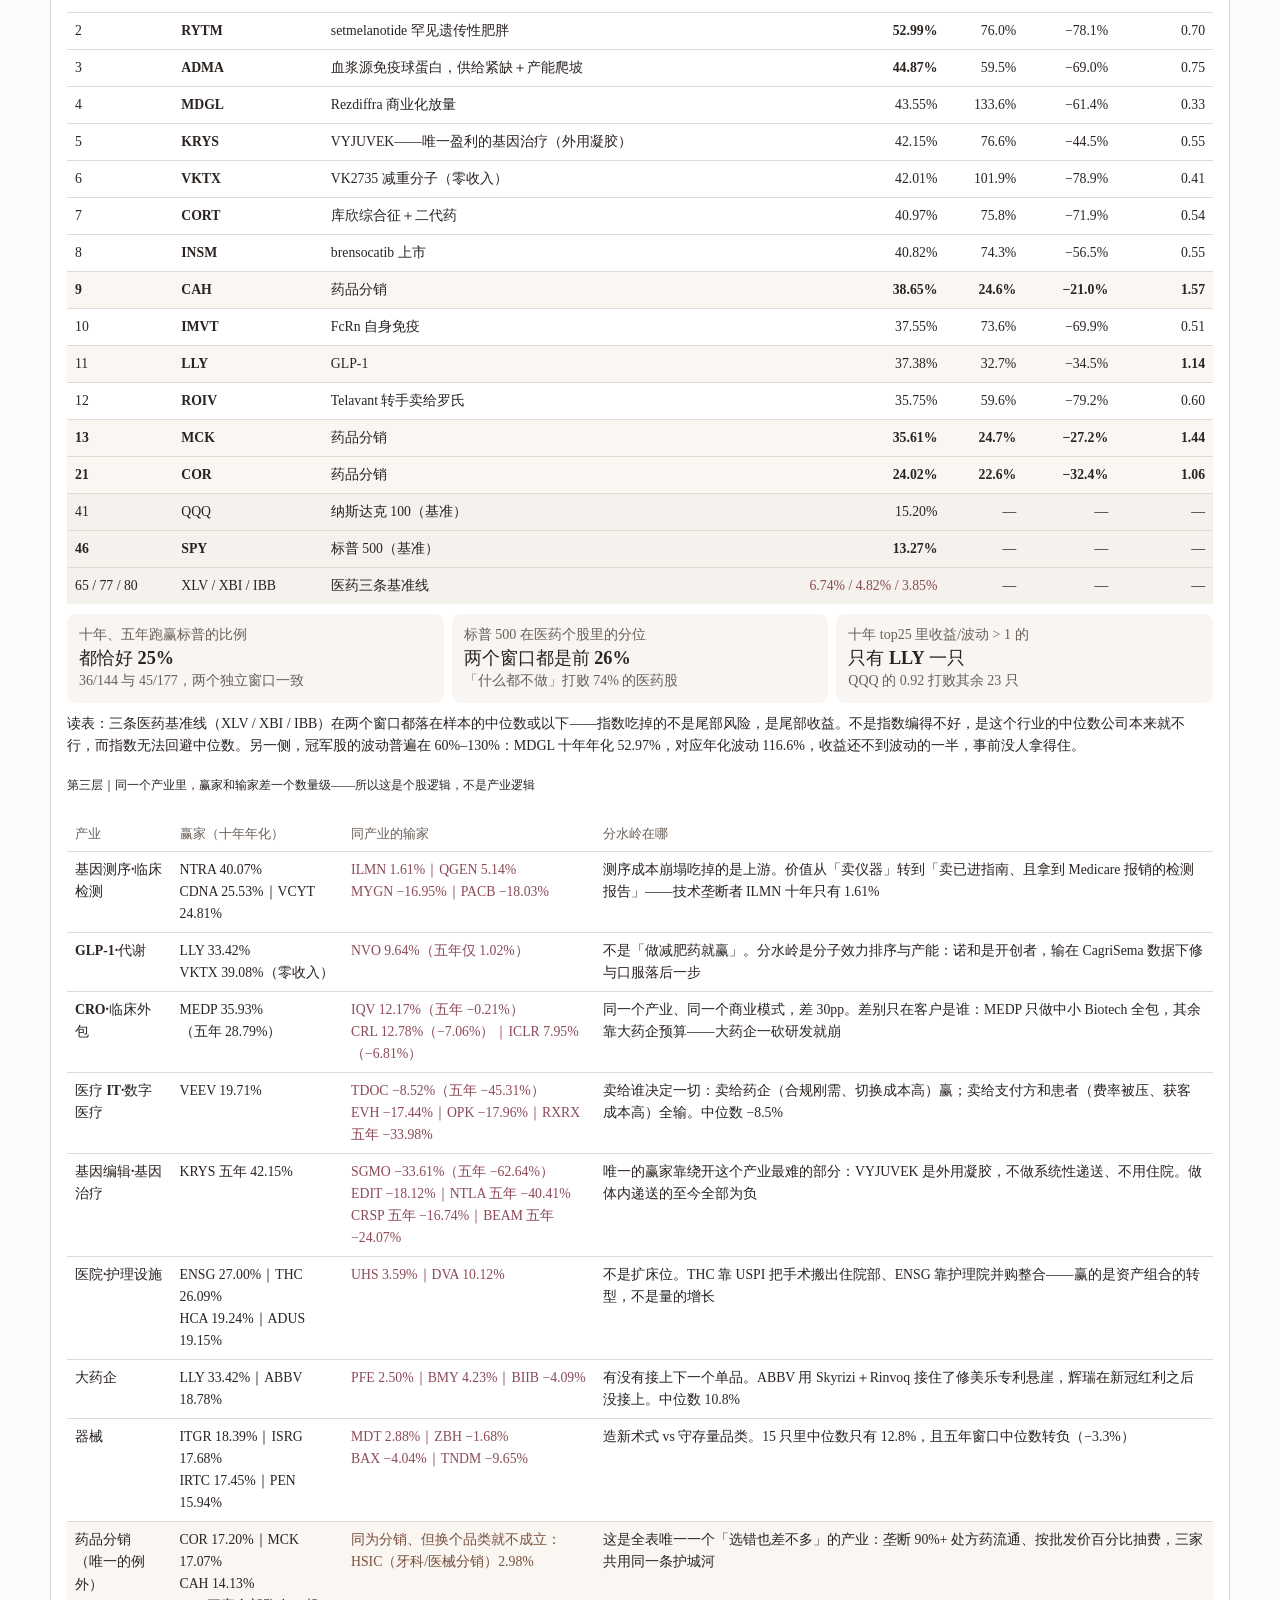
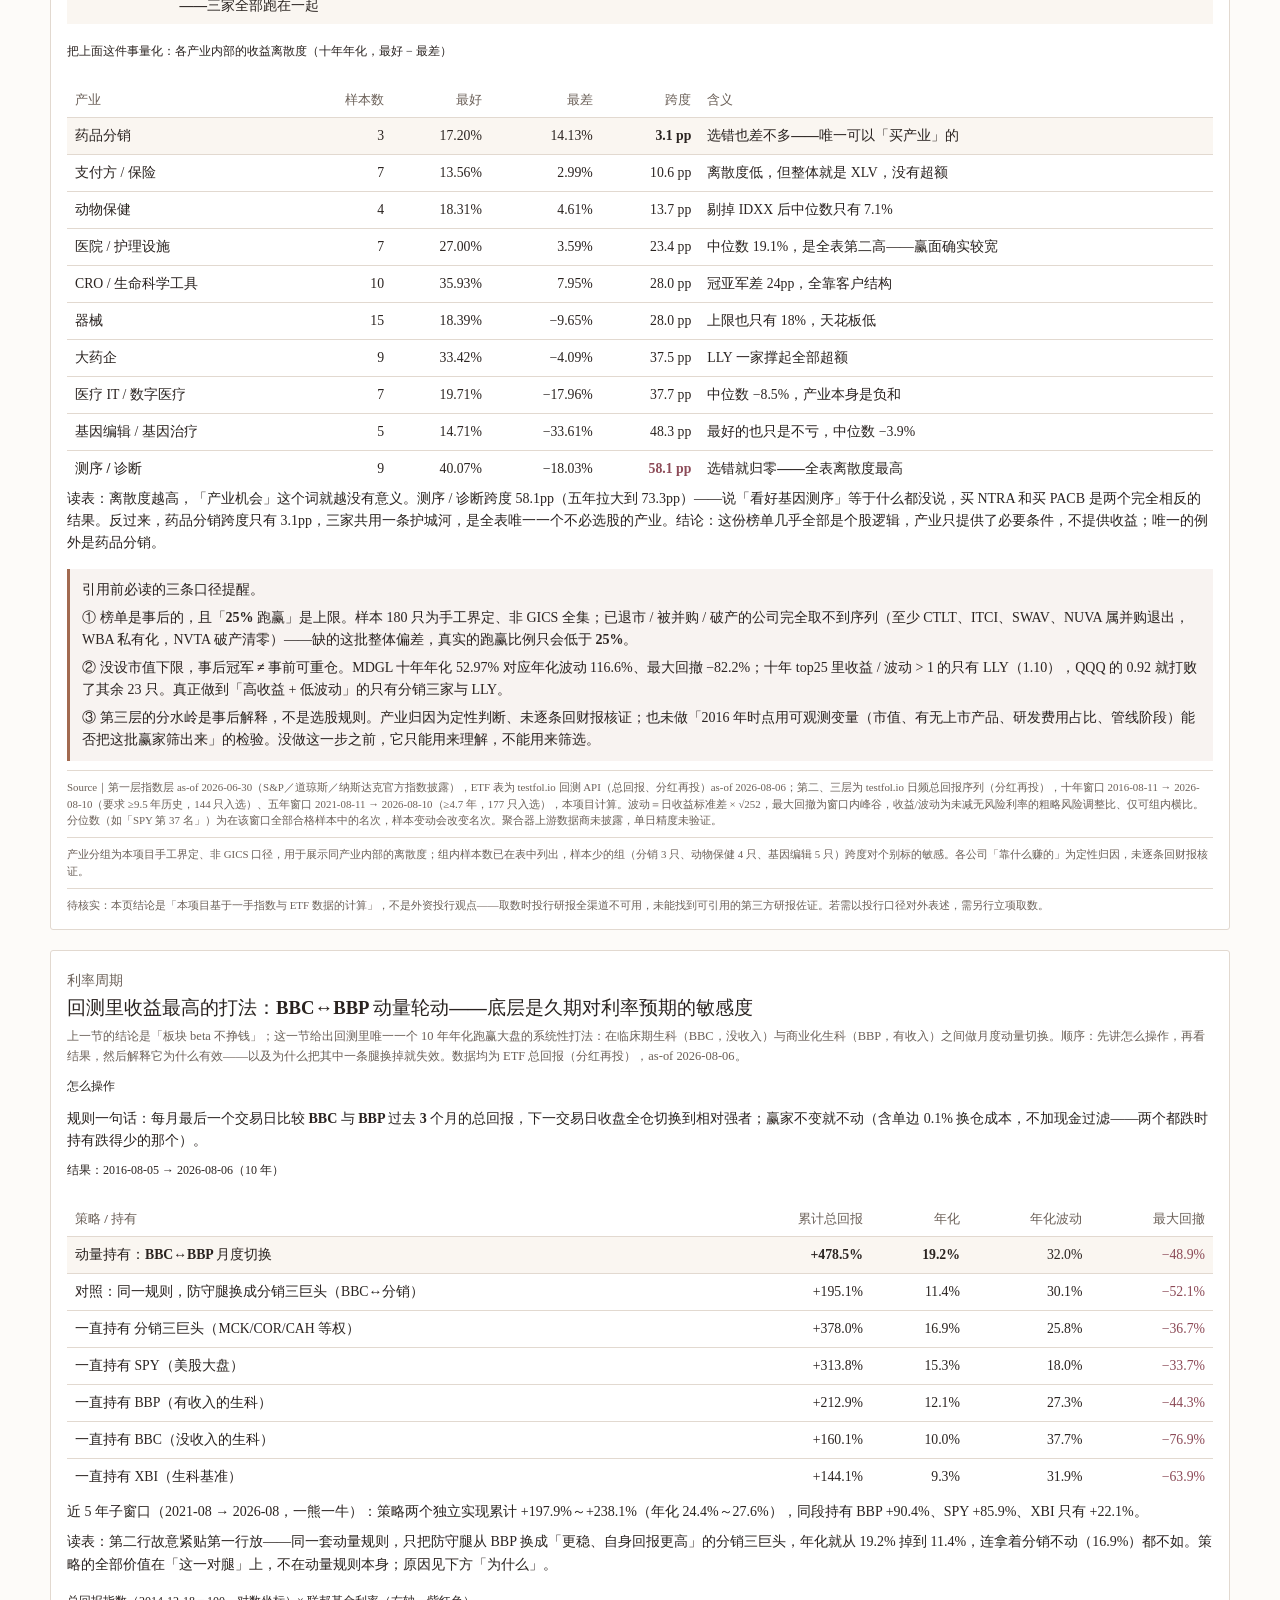
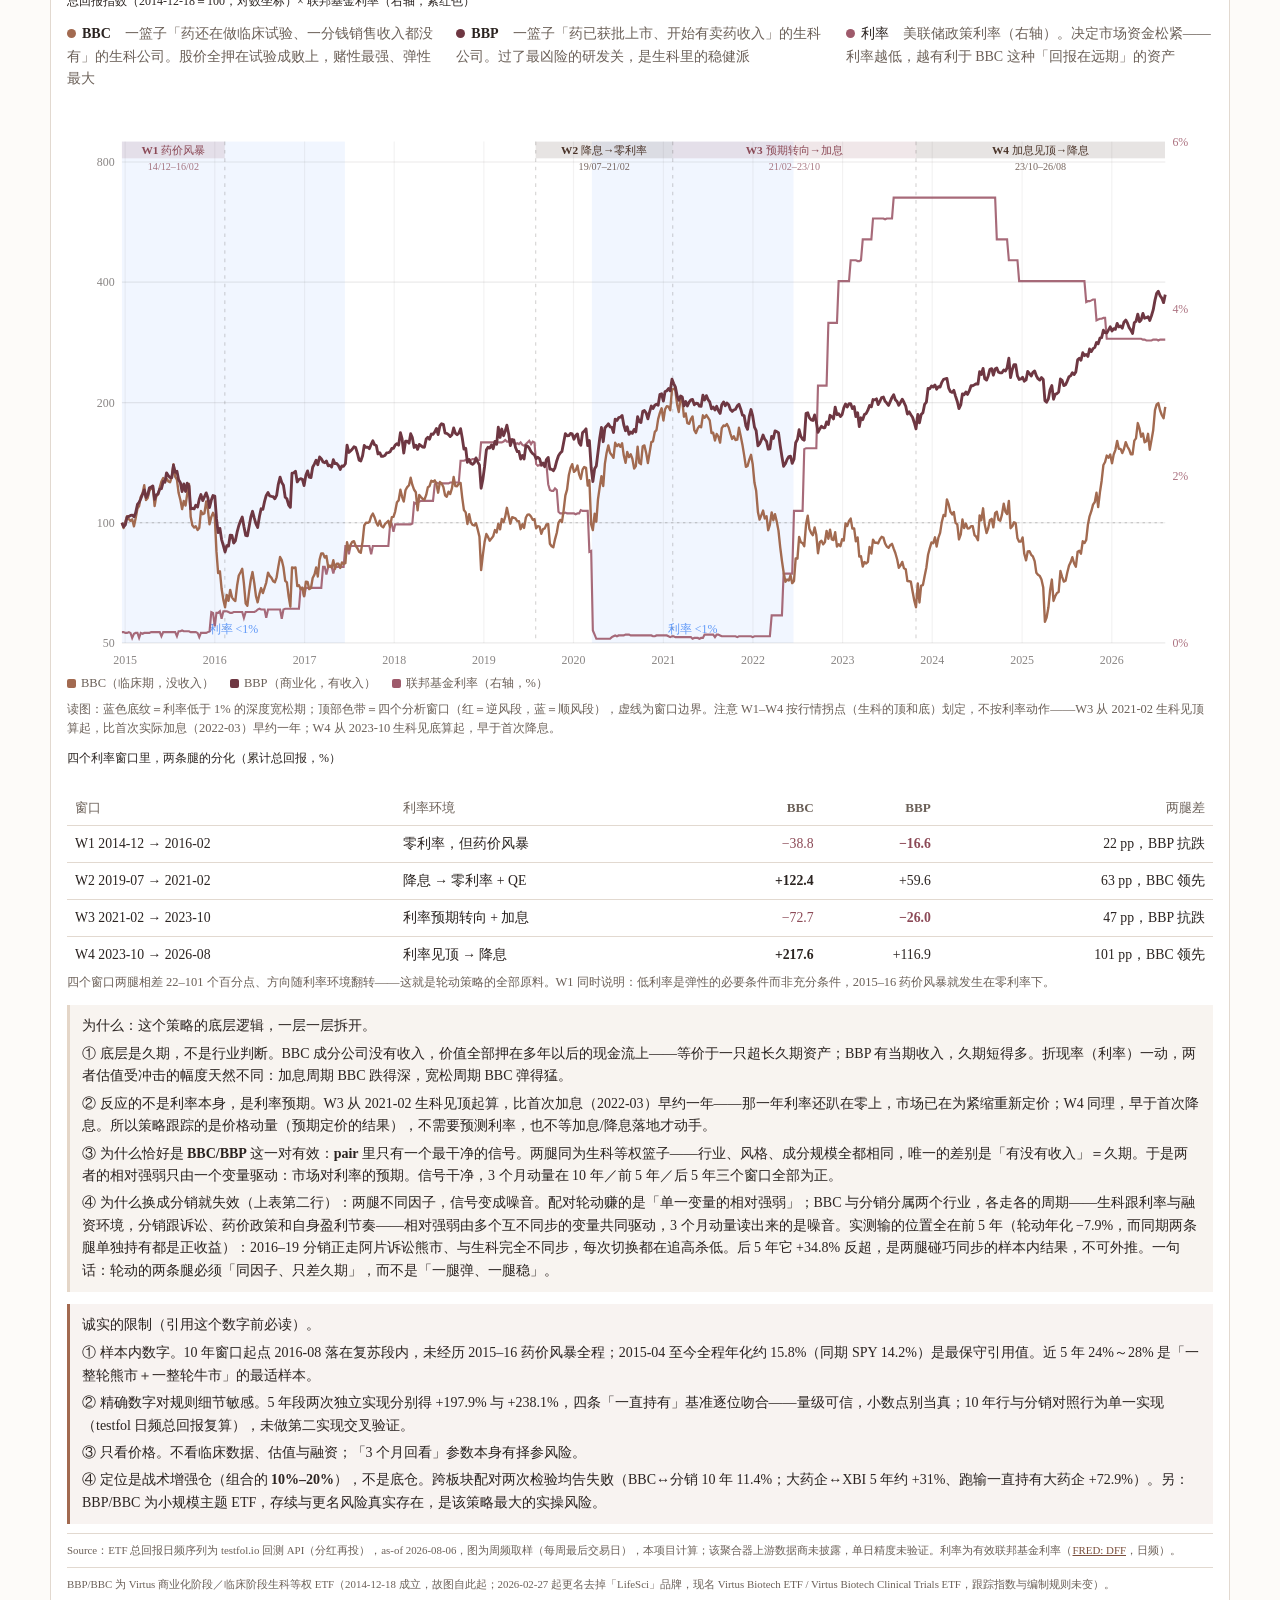
==== commit ee5148e4: "看板 v4.3：按演讲实际逻辑重排——正文只留主线，市场与支付/器械/方向排序/交叉验证下沉为四个附注页；估值口径 V/P 改称 P/S" ====
--- a/index.html
+++ b/index.html
@@ -992,10 +992,11 @@
 
   <nav class="ghaf-nav" aria-label="看板分页">
     <span class="ghaf-nav-label">页</span>
-    <button type="button" data-ghaf-page="1" class="active">1｜总览</button>
-    <button type="button" data-ghaf-page="2">2｜方向排序</button>
-    <button type="button" data-ghaf-page="3">3｜五口径验证</button>
-    <button type="button" data-ghaf-page="4">4｜MNC 交易</button>
+    <button type="button" data-ghaf-page="1" class="active">1｜主线</button>
+    <button type="button" data-ghaf-page="2">附注·市场与支付</button>
+    <button type="button" data-ghaf-page="3">附注·创新器械</button>
+    <button type="button" data-ghaf-page="4">附注·方向排序</button>
+    <button type="button" data-ghaf-page="5">附注·验证与交易</button>
   </nav>
 
   <div class="ghaf-page active" id="ghaf-page-1">
@@ -1004,233 +1005,57 @@
   <div class="chapter-lede" style="margin:18px 0 6px;">
     <p><strong>核心矛盾：创新药拥有整个医药板块里最大的价值，但新药研发本身是一件回报率不高的事。</strong></p>
     <ul style="margin-top:8px">
-      <li><strong>一｜价值量在哪。</strong>美股医药是一个大板块，底下至少五个子行业；无论二级市场市值还是产业现金流，价值量最大的都是创新药。</li>
-      <li><strong>二｜这些公司怎么活。</strong>创新药的商业模式与现金流模型，以及平台型大药企与小生物科技公司这两类企业各自的生存方式。</li>
-      <li><strong>三｜过去谁赚到了钱。</strong>回看各板块过去十年与三十年的真实回报，找出真正跑赢的策略长什么样，用它来指导往后怎么选标的。</li>
-      <li><strong>四｜接下来怎么投。</strong>不同板块的收益分布形态不同，打法就不同：
-        <ul>
-          <li><strong>适合买板块</strong>——Biotech 这类子行业，个股离散度低、beta 主导，买板块比选个股更合理。</li>
-          <li><strong>适合选个股</strong>——大药企，以及基因测序这类新技术方向，个股方差极大：同一个板块里有公司破产，也有公司走成二十倍股，超额收益全在选股上。</li>
-          <li><strong>大药企的具体打法</strong>——在标的尽可能左侧的位置建仓，买的是它右侧那些还没被定价的期权；一旦兑现，赔率很高。</li>
-        </ul>
-      </li>
-      <li><strong>五｜往哪儿看。</strong>正在演进、值得长期跟踪的几个技术方向，以及美国药企当下真金白银投在哪、在下注什么。</li>
+      <li><strong>一｜核心矛盾的两半。</strong>价值量最大的子行业是创新药；但这个行业的研发回报率长期只有个位数。这两件事同时成立，是后面所有结论的前提。</li>
+      <li><strong>二｜这些公司怎么活、怎么被定价。</strong>平台型大药企与小生物科技公司两种截然不同的生存方式，以及市场给创新药资产定价的那把尺子。</li>
+      <li><strong>三｜历史回报与两条超额路线。</strong>板块 beta 三十三年接近跑平——所以超额只能来自打法。回测里站得住的只有两条：Biotech 的利率轮动，以及大药企的左侧建仓。</li>
+      <li><strong>四｜往后看什么。</strong>正在演进、值得长期跟踪的三条技术主线，以及三个前瞻方向上各自最值得看的公司。</li>
     </ul>
   </div>
+
+  <section class="card model-card" style="border-left:3px solid #4A3328">
+    <span class="section-label text-small">执行摘要</span>
+    <h3>五个数字撑起全部结论</h3>
+    <p class="text-small data-note">前两个数字是核心矛盾的两半，第三个说明板块 beta 为什么不值得买，后两个是回测里唯一站得住的两条超额路线。每个数字对应的图表都在下面正文里。</p>
+    <div style="display:grid;grid-template-columns:repeat(auto-fit,minmax(190px,1fr));gap:12px;margin:16px 0 6px">
+      <div style="border:1px solid var(--border);border-radius:3px;padding:13px 15px;background:#FAF6F1">
+        <div style="font-size:1.45rem;font-weight:600;color:#4A3328;line-height:1.15">9.2 万亿</div>
+        <div class="text-small" style="margin-top:5px">美股医药 1,056 家公司总市值，<strong>创新药独占过半</strong>（约 5 万亿），第二大的创新器械约 1 万亿。</div>
+        <div class="text-small" style="color:var(--muted-foreground);margin-top:5px">→ 价值量在创新药</div>
+      </div>
+      <div style="border:1px solid var(--border);border-radius:3px;padding:13px 15px;background:#FAF6F1">
+        <div style="font-size:1.45rem;font-weight:600;color:#4A3328;line-height:1.15">IRR 7.0%</div>
+        <div class="text-small" style="margin-top:5px">大药企后期管线研发内部回报率，<strong>剔除 GLP-1 只剩 2.9%</strong>；十三年从未超过资本成本。</div>
+        <div class="text-small" style="color:var(--muted-foreground);margin-top:5px">→ 但研发本身不赚钱</div>
+      </div>
+      <div style="border:1px solid var(--border);border-radius:3px;padding:13px 15px;background:#FAF6F1">
+        <div style="font-size:1.45rem;font-weight:600;color:#4A3328;line-height:1.15">+0.8 pp/年</div>
+        <div class="text-small" style="margin-top:5px">1993 年至今三十三年，医药指数只领先标普 0.8 个百分点；<strong>超额全在 2015 年之前</strong>，此后连续十一年跑输。</div>
+        <div class="text-small" style="color:var(--muted-foreground);margin-top:5px">→ 所以板块 beta 不赚钱</div>
+      </div>
+      <div style="border:1px solid var(--border);border-radius:3px;padding:13px 15px;background:#FAF6F1">
+        <div style="font-size:1.45rem;font-weight:600;color:#4A3328;line-height:1.15">年化 19.2%</div>
+        <div class="text-small" style="margin-top:5px">BBC↔BBP 三个月动量轮动的十年回测；底层只有一个变量——<strong>两类资产对利率预期的敏感度不同</strong>。</div>
+        <div class="text-small" style="color:var(--muted-foreground);margin-top:5px">→ 路线一：Biotech 买板块 + 择时</div>
+      </div>
+      <div style="border:1px solid var(--border);border-radius:3px;padding:13px 15px;background:#FAF6F1">
+        <div style="font-size:1.45rem;font-weight:600;color:#4A3328;line-height:1.15">10 倍</div>
+        <div class="text-small" style="margin-top:5px">大药企落难时的左侧建仓，持到管线兑现峰值；<strong>右侧介入只有 2–3 倍且必须择时退出</strong>。</div>
+        <div class="text-small" style="color:var(--muted-foreground);margin-top:5px">→ 路线二：大药企必须选个股</div>
+      </div>
+    </div>
+    <p class="text-small source-note">五个数字的出处、口径与失效条件分别见下方对应模块；市场规模与支付结构、创新器械、方向排序与交叉验证均已下沉到附注页。</p>
+  </section>
+
   <div class="chapter-head">
-    <h2>1｜价值量：创新药是医药板块里价值最大的资产</h2>
+    <h2>1｜核心矛盾：价值量最大的子行业，回报率却只有个位数</h2>
     <div class="chapter-lede">
       <ul>
-        <li><strong>美股医药市值 Top 20 里，创新药企 12 家、占总市值七成</strong>，头部是礼来（约 1 万亿美元）、强生、艾伯维、默沙东、诺华。</li>
-        <li><strong>美国是全球最大的创新药市场</strong>：药品市场年规模 5,000 亿美元，是中国市场的 10 倍以上。</li>
-        <li><strong>中国正在成为全球创新药市场中越来越重要的角色</strong>，<strong>但价值要靠美国市场兑现</strong>——2023 年后对外 BD 持续增加，合同规模超越历史。但首付款之后，需要看后续的商业化兑现。</li>
+        <li><strong>价值量在创新药</strong>：美股医药 1,056 家上市公司、总市值 9.2 万亿美元，创新药占过半；市值 Top 20 里创新药企 12 家、占总市值七成。</li>
+        <li><strong>但行业研发回报率只有个位数</strong>：2025 年大药企后期管线研发 IRR 平均 7.0%，剔除 GLP-1 只剩 2.9%——十三年从未超过资本成本。</li>
+        <li><strong>进入临床的分子最终获批不到 10%</strong>，研发周期 5–10 年；能赚大钱的只有少数品种——9% 的资产贡献 70% 的峰值销售。</li>
       </ul>
-    </div>
-  </div>
-  <div class="background-grid" aria-label="全球医疗资产背景数据">
-    <section class="card background-card">
-      <span class="section-label text-small">背景 A</span>
-      <h3>核心市场医疗支出</h3>
-      <div class="chart-legend text-small" aria-hidden="true">
-        <span class="legend-item"><span class="legend-swatch is-government"></span>年度医疗支出（万亿美元，左轴）</span>
-        <span class="legend-item"><span class="legend-swatch is-oop"></span>占 GDP 比例（右轴）</span>
-      </div>
-      <div class="chart-wrap">
-        <svg class="spend-chart" viewBox="0 0 900 350" role="img" aria-labelledby="spend-chart-title spend-chart-desc">
-          <title id="spend-chart-title">2023 年核心市场医疗支出及其占 GDP 比例</title>
-          <desc id="spend-chart-desc">柱状图显示美国、中国、德国、日本、英国、法国的年度医疗支出，折线图显示各市场医疗支出占 GDP 比例。</desc>
-          <g aria-hidden="true">
-            <line class="chart-grid" x1="70" y1="45" x2="830" y2="45"/>
-            <line class="chart-grid" x1="70" y1="93" x2="830" y2="93"/>
-            <line class="chart-grid" x1="70" y1="141" x2="830" y2="141"/>
-            <line class="chart-grid" x1="70" y1="189" x2="830" y2="189"/>
-            <line class="chart-grid" x1="70" y1="237" x2="830" y2="237"/>
-            <line class="chart-grid" x1="70" y1="285" x2="830" y2="285"/>
-
-            <text class="chart-axis" x="58" y="49" text-anchor="end">5.0</text>
-            <text class="chart-axis" x="58" y="97" text-anchor="end">4.0</text>
-            <text class="chart-axis" x="58" y="145" text-anchor="end">3.0</text>
-            <text class="chart-axis" x="58" y="193" text-anchor="end">2.0</text>
-            <text class="chart-axis" x="58" y="241" text-anchor="end">1.0</text>
-            <text class="chart-axis" x="58" y="289" text-anchor="end">0</text>
-
-            <text class="chart-axis" x="842" y="49">20%</text>
-            <text class="chart-axis" x="842" y="97">16%</text>
-            <text class="chart-axis" x="842" y="145">12%</text>
-            <text class="chart-axis" x="842" y="193">8%</text>
-            <text class="chart-axis" x="842" y="241">4%</text>
-            <text class="chart-axis" x="842" y="289">0%</text>
-
-            <rect class="chart-bar" x="91" y="62.8" width="58" height="222.2" rx="5"/>
-            <rect class="chart-bar" x="221" y="232.7" width="58" height="52.3" rx="5"/>
-            <rect class="chart-bar" x="351" y="259.5" width="58" height="25.5" rx="5"/>
-            <rect class="chart-bar" x="481" y="263.3" width="58" height="21.7" rx="5"/>
-            <rect class="chart-bar" x="611" y="267.2" width="58" height="17.8" rx="5"/>
-            <rect class="chart-bar" x="741" y="268.1" width="58" height="16.9" rx="5"/>
-
-            <text class="chart-value" x="120" y="55" text-anchor="middle">4.63</text>
-            <text class="chart-value" x="250" y="225" text-anchor="middle">1.09</text>
-            <text class="chart-value" x="380" y="252" text-anchor="middle">0.53</text>
-            <text class="chart-value" x="510" y="256" text-anchor="middle">0.45</text>
-            <text class="chart-value" x="640" y="260" text-anchor="middle">0.37</text>
-            <text class="chart-value" x="770" y="261" text-anchor="middle">0.35</text>
-
-            <polyline class="chart-line" points="120,84.7 250,213.7 380,144.1 510,156.1 640,153.1 770,146.8"/>
-            <circle class="chart-dot" cx="120" cy="84.7" r="5"/>
-            <circle class="chart-dot" cx="250" cy="213.7" r="5"/>
-            <circle class="chart-dot" cx="380" cy="144.1" r="5"/>
-            <circle class="chart-dot" cx="510" cy="156.1" r="5"/>
-            <circle class="chart-dot" cx="640" cy="153.1" r="5"/>
-            <circle class="chart-dot" cx="770" cy="146.8" r="5"/>
-
-            <text class="chart-value" x="120" y="76" text-anchor="middle">16.69%</text>
-            <text class="chart-value" x="250" y="205" text-anchor="middle">5.94%</text>
-            <text class="chart-value" x="380" y="135" text-anchor="middle">11.74%</text>
-            <text class="chart-value" x="510" y="147" text-anchor="middle">10.74%</text>
-            <text class="chart-value" x="640" y="144" text-anchor="middle">10.99%</text>
-            <text class="chart-value" x="770" y="138" text-anchor="middle">11.52%</text>
-
-            <text class="chart-label" x="120" y="312" text-anchor="middle">美国</text>
-            <text class="chart-label" x="250" y="312" text-anchor="middle">中国</text>
-            <text class="chart-label" x="380" y="312" text-anchor="middle">德国</text>
-            <text class="chart-label" x="510" y="312" text-anchor="middle">日本</text>
-            <text class="chart-label" x="640" y="312" text-anchor="middle">英国</text>
-            <text class="chart-label" x="770" y="312" text-anchor="middle">法国</text>
-          </g>
-        </svg>
-      </div>
-      <p class="source-note text-small">Source：<a href="https://apps.who.int/nha/database" target="_blank" rel="noopener noreferrer">WHO Global Health Expenditure Database</a>，2023 年经常性医疗支出，current US$。</p>
-    </section>
-
-    <section class="card background-card">
-      <span class="section-label text-small">背景 B</span>
-      <h3>中美支付方结构</h3>
-      <div class="payer-visual" role="img" aria-label="2023年支付结构：美国政府及公共强制保险51.7%，商业保险32.4%，个人自付10.9%，其他4.9%；中国政府及社会医保57.1%，商业保险7.4%，个人自付32.2%，其他3.4%">
-        <div class="payer-row">
-          <strong>美国</strong>
-          <div class="payer-bar">
-            <span class="payer-segment-government" style="width:51.7%" title="政府及公共强制保险 51.7%">51.7%</span>
-            <span class="payer-segment-commercial" style="width:32.4%" title="商业保险 32.4%">32.4%</span>
-            <span class="payer-segment-oop" style="width:10.9%" title="个人自付 10.9%">10.9%</span>
-            <span class="payer-segment-other" style="width:4.9%" title="其他 4.9%"></span>
-          </div>
-        </div>
-        <div class="payer-row">
-          <strong>中国</strong>
-          <div class="payer-bar">
-            <span class="payer-segment-government" style="width:57.1%" title="政府及社会医保 57.1%">57.1%</span>
-            <span class="payer-segment-commercial" style="width:7.4%" title="商业保险 7.4%"></span>
-            <span class="payer-segment-oop" style="width:32.2%" title="个人自付 32.2%">32.2%</span>
-            <span class="payer-segment-other" style="width:3.4%" title="其他 3.4%"></span>
-          </div>
-        </div>
-        <div class="payer-legend text-small" aria-hidden="true">
-          <span class="legend-item"><span class="legend-swatch is-government"></span>政府及公共强制保险</span>
-          <span class="legend-item"><span class="legend-swatch is-commercial"></span>商业保险</span>
-          <span class="legend-item"><span class="legend-swatch is-oop"></span>个人自付</span>
-          <span class="legend-item"><span class="legend-swatch"></span>其他</span>
-        </div>
-      </div>
-      <p class="source-note text-small">Source：<a href="https://apps.who.int/nha/database" target="_blank" rel="noopener noreferrer">WHO Global Health Expenditure Database</a>，2023 年融资安排口径。</p>
-    </section>
-
-    <section class="card background-card">
-      <span class="section-label text-small">背景 C</span>
-      <h3>美国的药品美元流向谁</h3>
-      <p class="text-small data-note">以一支名义标价 500 美元的胰岛素为例。名义标价不是任何一方拿到的钱：真正流入产业链的现金只有 211 美元，其余 289 美元以返利和各类费用的形式回流。<strong>结构只需要记一条：这 211 美元里制造商留下约一半。</strong></p>
-
-      <div class="dollar-head">
-        <div>
-          <span class="text-small">名义标价（WAC）</span>
-          <strong>$500</strong>
-          <span class="text-small">其中 $289（57.8%）是返利与各类费用</span>
-        </div>
-        <div class="dollar-arrow" aria-hidden="true">➜</div>
-        <div>
-          <span class="text-small">实际支付现金</span>
-          <strong>$211</strong>
-          <span class="text-small">患者 $100 ＋ 雇主/健康计划 $111</span>
-        </div>
-      </div>
-
-      <p class="text-small chart-label">这 $211 由谁留存</p>
-      <div class="split-bar" role="img" aria-label="211美元现金留存分配：制造商52.1%，PBM 37.6%，药房9.1%，批发商1.2%">
-        <span class="seg-1" style="width:52.1%" title="制造商 $110，占实际现金 52.1%">制造商 52.1%</span>
-        <span class="seg-5" style="width:37.6%" title="PBM $79.3，占实际现金 37.6%">PBM 37.6%</span>
-        <span class="seg-2" style="width:9.1%" title="药房 $19.3，占实际现金 9.1%">药房 9.1%</span>
-        <span class="seg-3" style="width:1.2%" title="批发商 $2.5，占实际现金 1.2%"></span>
-      </div>
-
-      <div class="counter-note">
-        <p class="text-small"><strong>制造商保留约 50% 的实际现金</strong>（$110 / $211）——这是创新药能沉淀最大价值量的支付端基础；把名义标价当市场空间会高估 2.4 倍（500 ÷ 211）。</p>
-      </div>
-      <p class="text-small source-note">Source：用户《24Q1 医药投资策略》P8 左图，原始出处标注为公司数据、高盛全球投资研究部；留存金额由图中标注轧差计算。</p>
-    </section>
-
-    <section class="card background-card">
-      <span class="section-label text-small">背景 D</span>
-      <h3>美国药价政策：已经落地且不可逆，但名义降幅不等于收入下降</h3>
-      <p class="text-small data-note">政策已从「会不会来」变成「已经落地且没有退路」——三个循环共 40 个药定价完毕，最高法院 2026-05-18 拒审、行业宪法挑战失败，法律没有日落条款；17 家大药企在 2026-04 前全部签了 MFN 自愿协议，覆盖约 86% 的品牌市场。但落地半年后的财报证据是分化的：<strong>名义折扣 38%–84%，实际收入影响却小得多，甚至符号相反</strong>——Imbruvica 美国销售 −37.8%，而 Eliquis 反而 +22% 且公司上调全年指引。原因就在上面背景 C 这张图里：MFP 定的是净价，而净价早已被 57.8% 的返利与费用压到远低于标价，被谈掉的很大一部分本来就不在制造商口袋里。真正在扣利润的是三件「非谈判」的事：<strong>Part D 重构的厂家折扣、MFN 协议的价格让步、以及支付端的结构性收缩</strong>。CBO 已于 2026-07-29 正式承认谈判节省低于原估、而 Part D 重构成本高于原估。</p>
-
-      <div class="stat-strip">
-        <div><span class="text-small">已定价／已选定药品</span><strong>40 个</strong><span class="text-small">2026 年 10 → 2027 年 15 → 2028 年 15；2029 年起每年最多 20，2030 年累计约 60</span></div>
-        <div><span class="text-small">名义折扣区间（vs 标价）</span><strong>−38% ~ −84%</strong><span class="text-small">但生效首年只有一个品种出现清晰下滑</span></div>
-        <div><span class="text-small">2025 年全美处方药支出</span><strong>9,152 亿美元</strong><span class="text-small">同比 +12.7%，其中用量 +9.3%、价格仅 +1.2%</span></div>
-      </div>
-
-      <p class="text-small chart-label">第一块｜四条政策线各自到哪一步了</p>
-      <div class="table-responsive">
-        <table class="table table-sm company-table">
-          <thead><tr><th>政策线</th><th>状态</th><th class="text-nowrap">关键时点</th><th>对公司的实际作用</th></tr></thead>
-          <tbody>
-            <tr><td><strong>IRA Medicare 谈判</strong></td><td>已生效并按法定节奏放大</td><td>第一批 2026-01-01；第二批 2027-01-01；第三批 2028-01-01</td><td>第三批首次纳入 Part B，涉及支出 270 亿美元（约占 Medicare 药品支出 6%）。<strong>可预测、按名单来</strong>——真正的问题是规模每年扩大</td></tr>
-            <tr style="background:#FAF6F1"><td><strong>MFN 自愿协议</strong></td><td>17 家全部签署，覆盖约 86% 品牌市场</td><td>2025-09 起陆续，末家 2026-04-23；<strong>协议期仅 3 年</strong></td><td><strong>本轮最被低估的一项。</strong>不经国会、不经规则程序、条款保密。礼来 2026 年「全球价格低双位数到中双位数下降」的指引来自这里，不来自 IRA。风险在 2029-01 到期后的续约条件</td></tr>
-            <tr><td><strong>Section 232 关税</strong></td><td>已生效，但签了 MFN 的大药企税率是 0</td><td>2026-07-31（17 家）／2026-09-29（其余）</td><td>专利药默认 100%，MFN＋在美建厂 ＝ 0%（至 2029-01-20）。<strong>大药企当期风险接近归零，差异化消失</strong>；真正暴露的是仿制药与 CDMO（2028-08 起阶梯至 100%、再至 200%）</td></tr>
-            <tr style="background:#F5F1EC"><td><strong>Part D 重构</strong></td><td>已生效，最少被讨论</td><td>自付上限 2025 年起，2026 年为 2,100 美元</td><td><strong>对报表影响最直接的一项。</strong>厂家在两段均给约 20% 折扣，作用于全部适用药而非名单上的 40 个：安进 Enbrel 净价单季 −35% 并计提 Otezla 12 亿美元减值，吉利德 2025 年吸收 11 亿美元逆风</td></tr>
-          </tbody>
-        </table>
-      </div>
-
-      <p class="text-small chart-label" style="margin-top:16px">第二块｜生效半年的实际结果：伤害是分化的，不是统一的</p>
-      <div class="table-responsive">
-        <table class="table table-sm company-table">
-          <thead><tr><th>品种（公司）</th><th>2026 年二季度</th><th>归因</th></tr></thead>
-          <tbody>
-            <tr><td><strong>Imbruvica</strong>（艾伯维）</td><td style="color:#8C4A57"><strong>美国 −37.8%</strong> 至 3.37 亿美元；全球 −29.4%</td><td>公司明确归因谈判定价＋竞争。<strong>唯一一个干净的受害者</strong></td></tr>
-            <tr style="background:#FAF6F1"><td><strong>Eliquis</strong>（BMS）</td><td><strong>+22%</strong> 至 44.8 亿美元，需求 +21%；全年指引由 +10–15% 上调至 +20–25%</td><td>MFP 替换掉的是原本高返利的结构，净价降幅远小于标价；辉瑞端同品种运营 +19%，归因美国<strong>净价上升</strong></td></tr>
-            <tr><td><strong>Stelara</strong>（强生）</td><td>约 760bps 拖累</td><td>主因是生物类似药（单列 460bps），政策影响被专利到期掩盖</td></tr>
-            <tr><td><strong>Enbrel</strong>（安进）</td><td>净价单季 −35%</td><td><strong>不是谈判</strong>，是 Part D 重构＋340B 结构</td></tr>
-          </tbody>
-        </table>
-      </div>
-      <div class="counter-note">
-        <p class="text-small" style="margin:0"><strong>这张表是整段最重要的一块：「谈判折扣 X%」不能翻译成「收入下降 X%」，甚至符号都可能相反。</strong>传导系数低的原因是结构性的——MFP 定净价，而标价里 57.8% 本来就是返利与费用。卖方对第三批的估算同向印证：Medicare 收入仅占相关公司 2027 年预测总收入的 0–3%<span style="color:#7A4E3B">（该口径来自二手引用，待核）</span>。</p>
-      </div>
-
-      <p class="text-small chart-label" style="margin-top:16px">第三块｜风险敞口排序：集中度 × Medicare 占比，缺一个乘数就没有意义</p>
-      <div class="table-responsive">
-        <table class="table table-sm company-table">
-          <thead><tr><th>公司</th><th>涉及品种（批次）</th><th class="text-end">占公司总收入</th><th>叠加的第二重风险</th></tr></thead>
-          <tbody>
-            <tr style="background:#F5E4E6"><td><strong>1 诺和诺德</strong></td><td>司美格鲁肽三个品牌（第二批，2027）</td><td class="text-end"><strong>73.9%</strong></td><td><strong>唯一一个政策足以改变公司主线的名字</strong>；2026 年指引已给出销售／利润 −5% ~ −13%。注意 Wegovy 当前只有 1.2% 的处方走 Part D，但 Medicare 肥胖覆盖 2026 年起启动</td></tr>
-            <tr style="background:#F3E9DE"><td><strong>2 BMS</strong></td><td>Eliquis（一）＋Pomalyst（二）＋Orencia（三）</td><td class="text-end"><strong>43.2%</strong></td><td><strong>唯一三批全中</strong>，且 Eliquis 美国专利 2028 到期——最纯粹的叠加案例</td></tr>
-            <tr style="background:#F3E9DE"><td><strong>3 默沙东</strong></td><td>Januvia／Janumet（一、二）＝ 仅约 2%</td><td class="text-end">2%<span class="text-small">（真实敞口 <strong>49%</strong>）</span></td><td>真正的数字是 Keytruda 317 亿美元：<strong>孤儿药豁免只把它推迟到 2029 年定价，而美国化合物专利 2028-12 到期——两件事落在同一年</strong></td></tr>
-            <tr><td><strong>4 吉利德</strong></td><td>Biktarvy（三，2028）</td><td class="text-end">48.6%</td><td>美国大市值里单品集中度最高，且 HIV 偏 Medicaid／340B，政府支付占比大概率最高</td></tr>
-            <tr><td><strong>5 诺华</strong></td><td>Cosentyx＋Kisqali（均第三批）</td><td class="text-end">21.0%</td><td>叠加 Entresto——诺华史上最大专利到期</td></tr>
-            <tr><td><strong>6 阿斯利康</strong></td><td>Farxiga（一，已生效）＋Calquence（二）</td><td class="text-end">20.3%</td><td>Farxiga 已按 −68% 重新定价，占公司 14%</td></tr>
-            <tr><td><strong>7 安进</strong></td><td>Enbrel（一）＋Otezla（二）</td><td class="text-end">12.2%</td><td>集中度最小，但<strong>唯一把政策影响做成会计数字的公司</strong>：Otezla 12 亿美元减值明确关联价格设定</td></tr>
-            <tr style="background:#F7F4EF"><td><strong>8 礼来</strong></td><td>Verzenio＋Trulicity（均第三批）</td><td class="text-end">约 15%</td><td><strong>替加泰德没有被选入第三批</strong>，谈判敞口只剩两个衰退期老品种。它真正的让步来自 MFN——指引 2026 年全球价格低双位数到中双位数下降。<strong>风险调整后是大市值里暴露最低的</strong></td></tr>
-          </tbody>
-        </table>
-      </div>
-      <div class="ratio-check">
-        <p class="text-small" style="margin:0 0 5px"><strong>两个必须纠正的直觉。①「被谈判的是 GLP-1」——被谈判的是诺和诺德的司美格鲁肽，礼来的替加泰德没有进任何一批名单。</strong>礼来在第三批里出现的是 Trulicity 和 Verzenio，这是这个误解的来源。</p>
-        <p class="text-small" style="margin:0 0 5px"><strong>② 集中度不等于暴露。</strong>Vertex 有 86% 的收入压在 Trikafta 上却零个品种被选中，因为 CF 人群年轻、以商保为主；再生元的 Eylea 因生物类似药进入而<strong>法定永久失去谈判资格</strong>——它的痛来自竞争，不来自政策。艾伯维也被高估：Botox 美容那一半（26 亿美元）是自费、结构性免疫。<strong>缺了 Medicare 占比这个乘数，集中度是一个无意义的数字。</strong></p>
-        <p class="text-small" style="margin:0"><strong>往后看，最该盯的时点是 2027 年而不是 2026 年：</strong>Part D 保费被行政手段压了两年（2026 年独立处方计划月均保费反而从 38.31 降到 34.50 美元），但该稳定计划在 2026 年末终止，2027 年全国平均投标价已定为 296.05 美元、约 +24%；同期计划数已从 2023 年的 804 个降到 360 个（三年 −55%，Elevance 全线退出、影响约 40 万人）。<strong>保费一次性跳涨会把药价重新推回政治议程，而 2027 恰好是第二批生效年。</strong></p>
-      </div>
-      <p class="text-small source-note">Source｜2026-08-11 网络检索汇总：CMS／HHS ASPE（谈判价与名单）、KFF（Part D 处方份额、保费与计划数）、Avalere／Milliman（批次分析）、CBO 2026-07-29 致众院委员会函与 2026-02 baseline、白宫 CEA 2026-05 报告、各公司 2025 年报与 2026 年二季报、Section 232 Proclamation 11020 相关律所 alert、AJHP 全美处方药支出。<strong>口径提醒：本段的 9,152 亿美元（含非零售渠道的处方药总支出）与上文背景 A 的「药品市场年规模 5,000 亿美元」不是同一口径，两个数不可互相替代、不可用于同一分母。</strong>敞口表的「占公司总收入」为 2025 年报告数（Trulicity、Erleada 等单品为估算，已不单列）；「Medicare 占比」一列各公司几乎均不披露，只能用处方份额与受益人数代理——这是本段最大的数据缺口，也是排序里最可能出错的一环。</p>
-      <p class="text-small source-note"><strong>待核实：</strong>司美格鲁肽存在 274 美元（CMS／IRA 谈判价）与 245 美元（白宫／MFN 协议价，另配 50 美元月自付）两个数字，属两条不同通路，引用须注明；第二批节省有「每年 120 亿美元」与「85 亿美元（2024 反事实，−36%）」两个未调和口径；第五巡回法院 No. 25-50661 是否已出判未确认；第三批中 Part B 药数量有 4 家（Avalere）与 5 家（Milliman）两种算法。本次 cms.gov 不可直抓，全部 CMS 数字经二手来源交叉确认，非原始文件。</p>
-    </section>
+      <p class="text-small" style="color:var(--muted-foreground);margin:6px 0 0">中美医疗支出总量、支付方结构差异、药品美元流向、美国药价政策与 Top 20 明细，见附注「市场与支付」。</p>
+    </div>
   </div>
 
   <section class="card model-card">
@@ -1278,75 +1103,75 @@
   </section>
 
   <section class="card model-card">
-    <span class="section-label text-small">板块头部</span>
-    <h3>美股医药 Top 20：市值、主业与 2026E PE</h3>
-    <p class="text-small data-note">按市值排名的美股医药前 20 名。这张表回答一个结构问题：全球最大的 20 家医药公司里，药、械、工具、保险各占多少——答案是药品占七成三，纯器械只有 4 家。</p>
-
-      <div class="table-responsive">
-        <table class="table table-sm company-table wide-table is-xl">
-          <thead>
-            <tr>
-              <th>#</th>
-              <th>公司（Ticker）</th>
-              <th>主业</th>
-              <th>业态</th>
-              <th class="text-end">市值</th>
-              <th class="text-end">TTM 收入</th>
-              <th class="text-end">TTM 净利润</th>
-              <th class="text-end">2026E PE</th>
-            </tr>
-          </thead>
-          <tbody>
-            <tr><td>1</td><td class="text-nowrap">Eli Lilly（LLY）</td><td>GLP-1 减重与糖尿病、肿瘤</td><td>药品</td><td class="text-end">$999.64B</td><td class="text-end">$72.25B</td><td class="text-end">$25.28B</td><td class="text-end">32.46</td></tr>
-            <tr><td>2</td><td class="text-nowrap">Johnson &amp; Johnson（JNJ）</td><td>创新药＋医疗器械双主业</td><td>药品</td><td class="text-end">$604.16B</td><td class="text-end">$97.93B</td><td class="text-end">$21.04B</td><td class="text-end">21.59</td></tr>
-            <tr><td>3</td><td class="text-nowrap">AbbVie（ABBV）</td><td>免疫（Skyrizi/Rinvoq）、医美</td><td>药品</td><td class="text-end">$431.92B</td><td class="text-end">$64.39B</td><td class="text-end">$6.27B</td><td class="text-end">17.31</td></tr>
-            <tr><td>4</td><td class="text-nowrap">UnitedHealth（UNH）</td><td>商业保险＋Optum（含 PBM）</td><td>保险与医疗服务</td><td class="text-end">$374.56B</td><td class="text-end">$450.13B</td><td class="text-end">$14.12B</td><td class="text-end">20.83</td></tr>
-            <tr><td>5</td><td class="text-nowrap">Merck &amp; Co（MRK）</td><td>肿瘤（Keytruda）、疫苗</td><td>药品</td><td class="text-end">$312.19B</td><td class="text-end">$66.57B</td><td class="text-end">$3.17B</td><td class="text-end">46.27 ⚠</td></tr>
-            <tr><td>6</td><td class="text-nowrap">Novartis（NVS）</td><td>处方药，已剥离仿制药 Sandoz</td><td>药品</td><td class="text-end">$291.64B</td><td class="text-end">$56.69B</td><td class="text-end">$12.76B</td><td class="text-end">17.50</td></tr>
-            <tr><td>7</td><td class="text-nowrap">AstraZeneca（AZN）</td><td>肿瘤、心肾代谢、呼吸</td><td>药品</td><td class="text-end">$239.46B</td><td class="text-end">$61.37B</td><td class="text-end">$10.45B</td><td class="text-end">15.30</td></tr>
-            <tr><td>8</td><td class="text-nowrap">Thermo Fisher（TMO）</td><td>生命科学工具、CDMO（Patheon）</td><td>生命科学工具</td><td class="text-end">$211.05B</td><td class="text-end">$46.34B</td><td class="text-end">$6.97B</td><td class="text-end">22.72</td></tr>
-            <tr><td>9</td><td class="text-nowrap">Novo Nordisk（NVO）</td><td>GLP-1 减重与糖尿病</td><td>药品</td><td class="text-end">$205.77B ※</td><td class="text-end">$50.57B ※</td><td class="text-end">$18.81B ※</td><td class="text-end">14.61 ⚠</td></tr>
-            <tr><td>10</td><td class="text-nowrap">Amgen（AMGN）</td><td>生物药、罕见病</td><td>药品</td><td class="text-end">$203.26B</td><td class="text-end">$37.22B</td><td class="text-end">$7.80B</td><td class="text-end">16.85</td></tr>
-            <tr><td>11</td><td class="text-nowrap">Abbott（ABT）</td><td>诊断＋心血管＋CGM＋营养</td><td>器械与诊断</td><td class="text-end">$182.24B</td><td class="text-end">$46.59B</td><td class="text-end">$5.40B</td><td class="text-end">19.09</td></tr>
-            <tr><td>12</td><td class="text-nowrap">Gilead（GILD）</td><td>抗病毒（HIV/HBV）、肿瘤</td><td>药品</td><td class="text-end">$161.24B</td><td class="text-end">$29.74B</td><td class="text-end">$9.22B</td><td class="text-end">n/a ⚠</td></tr>
-            <tr><td>13</td><td class="text-nowrap">Pfizer（PFE）</td><td>肿瘤、疫苗、抗感染</td><td>药品</td><td class="text-end">$141.66B</td><td class="text-end">$63.70B</td><td class="text-end">$4.33B</td><td class="text-end">8.43</td></tr>
-            <tr><td>14</td><td class="text-nowrap">Danaher（DHR）</td><td>生命科学工具、体外诊断</td><td>生命科学工具</td><td class="text-end">$138.43B</td><td class="text-end">$25.11B</td><td class="text-end">$4.00B</td><td class="text-end">23.14</td></tr>
-            <tr><td>15</td><td class="text-nowrap">CVS Health（CVS）</td><td>药房＋PBM（Caremark）＋Aetna 保险</td><td>保险与医疗服务</td><td class="text-end">$132.36B</td><td class="text-end">$405.62B</td><td class="text-end">$2.93B</td><td class="text-end">13.92</td></tr>
-            <tr><td>16</td><td class="text-nowrap">Intuitive Surgical（ISRG）</td><td>手术机器人（达芬奇）</td><td>器械与诊断</td><td class="text-end">$131.58B</td><td class="text-end">$11.03B</td><td class="text-end">$3.14B</td><td class="text-end">34.49</td></tr>
-            <tr><td>17</td><td class="text-nowrap">Bristol Myers Squibb（BMY）</td><td>肿瘤、免疫、CAR-T</td><td>药品</td><td class="text-end">$130.83B</td><td class="text-end">$49.19B</td><td class="text-end">$9.28B</td><td class="text-end">9.39</td></tr>
-            <tr><td>18</td><td class="text-nowrap">Stryker（SYK）</td><td>骨科植入、手术设备</td><td>器械与诊断</td><td class="text-end">$128.47B</td><td class="text-end">$25.84B</td><td class="text-end">$3.73B</td><td class="text-end">22.31</td></tr>
-            <tr><td>19</td><td class="text-nowrap">Vertex（VRTX）</td><td>CF、非阿片镇痛</td><td>药品</td><td class="text-end">$121.27B</td><td class="text-end">$12.59B</td><td class="text-end">$4.41B</td><td class="text-end">25.31</td></tr>
-            <tr><td>20</td><td class="text-nowrap">Medtronic（MDT）</td><td>植入、神经调控、糖尿病</td><td>器械与诊断</td><td class="text-end">$109.12B</td><td class="text-end">$36.36B</td><td class="text-end">$4.80B</td><td class="text-end">14.32 ⚠</td></tr>
-          </tbody>
-        </table>
-      </div>
-
-    <p class="text-small chart-label">Top 20 市值按业态拆分（合计 USD 5,250.85B）</p>
-    <div class="split-bar" role="img" aria-label="Top20市值业态拆分：药品73.2%，器械与诊断10.5%，保险与医疗服务9.7%，生命科学工具6.7%">
-      <span class="seg-1" style="width:73.2%" title="药品 12 家，USD 3,843.04B，73.2%">药品 12 家｜73.2%</span>
-      <span class="seg-2" style="width:10.5%" title="器械与诊断 4 家，USD 551.41B，10.5%">器械 10.5%</span>
-      <span class="seg-5" style="width:9.7%" title="保险与医疗服务 2 家，USD 506.92B，9.7%">保险 9.7%</span>
-      <span class="seg-3" style="width:6.7%" title="生命科学工具 2 家，USD 349.48B，6.7%">工具</span>
-    </div>
+    <span class="section-label text-small">资本回报</span>
+    <h3>资本回报：行业研发 IRR 个位数、获批率不到 8%，高 ROIC 属于成功者</h3>
+    <p class="text-small data-note">三个数字层层递进：全行业往研发里投的钱预期赚多少（德勤 IRR，前瞻、含失败）→ 一个分子从 I 期走到获批的概率（BIO 成功率）→ 已经成功的公司账面回报有多高（ROIC，历史、只有幸存者）。三个口径量的不是同一件事，只能并列，不能相减。</p>
+
+    <p class="text-small chart-label">德勤：全球大药企后期管线研发 IRR（第 16 版，2026-05-04 发布）</p>
+    <div class="table-responsive">
+      <table class="table table-sm company-table">
+        <thead><tr><th>指标</th><th class="text-end">数值</th><th>说明</th></tr></thead>
+        <tbody>
+              <tr><td>2025 年平均静态 IRR</td><td class="text-end"><strong>7.0%</strong></td><td>13 年序列（2013→2025，%）：6.5→7.2→6.1→5.5→5.4→3.6→1.5→2.3→6.8→1.2→4.3→5.9→7.0——13 年里从未达到文献常用资本成本 10.5%</td></tr>
+              <tr><td>2025 年中位 IRR</td><td class="text-end">4.0%</td><td>均值被 GLP-1 拉高：GLP-1/GIP 资产占样本预测现金流约 38%</td></tr>
+              <tr><td>剔除 GLP-1/GIP 后平均</td><td class="text-end">2.9%</td><td>拿掉一个品类，全行业回报贴地</td></tr>
+              <tr><td>单资产研发成本</td><td class="text-end">$2,671M</td><td>discovery → launch，已含同期失败资产成本摊销（2024 年为 $2,229M）</td></tr>
+              <tr><td>单资产平均预测峰值销售</td><td class="text-end">$598M/年</td><td>剔 GLP-1 后 $353M；53% 的资产峰值预测不足 $250M</td></tr>
+              <tr><td>研发周期</td><td class="text-end">100.4 个月</td><td>Phase I → 递交，约 8.4 年</td></tr>
+        </tbody>
+      </table>
+    </div>
+    <p class="text-small source-note">附注｜Deloitte《Measuring the return from pharmaceutical innovation》第 16 版（2026-05-04 发布）。样本＝按 2020 年研发支出选出的全球前 20 大生物药企（名单不公开）的后期管线，前瞻测算、含失败成本；收入预测源 2023 年起为 Evaluate Pharma（此前 GlobalData，序列有数据商断点）；历年数字会追溯重述（±0.2–0.4pp）；未披露所用 WACC；获批资产移出管线的机制会机械压低 IRR。价值高度集中：9% 的资产（54 个重磅预测）贡献 70% 的管线价值。文献对照：单药研发成本估计区间 USD 161M–4,540M（Schlander 等 2021 汇总 45 个独立估计），各文献币种基年不同，只作区间参照、不作运算。</p>
+
+    <p class="text-small chart-label" style="margin-top:18px">BIO：临床各阶段转化成功率（%，全适应症）——进入临床的分子，最终获批的不到 8%</p>
+    <div role="img" aria-label="临床各阶段成功率：I期到II期52.0%，II期到III期28.9%，III期到递交57.8%，递交到获批90.6%，综合获批率7.9%">
+      <div class="perf-row is-drug"><span class="text-small">I 期 → II 期</span><span class="perf-track"><span class="perf-fill" style="width:52%"></span></span><span class="perf-val text-small">52.0</span></div>
+      <div class="perf-row is-drug"><span class="text-small">II 期 → III 期（最矮的门）</span><span class="perf-track"><span class="perf-fill" style="width:28.9%"></span></span><span class="perf-val text-small">28.9</span></div>
+      <div class="perf-row is-drug"><span class="text-small">III 期 → 递交</span><span class="perf-track"><span class="perf-fill" style="width:57.8%"></span></span><span class="perf-val text-small">57.8</span></div>
+      <div class="perf-row is-drug"><span class="text-small">递交 → 获批</span><span class="perf-track"><span class="perf-fill" style="width:90.6%"></span></span><span class="perf-val text-small">90.6</span></div>
+      <div class="perf-row is-all"><span class="text-small">I 期 → 获批（综合 LOA）</span><span class="perf-track"><span class="perf-fill" style="width:7.9%"></span></span><span class="perf-val text-small">7.9</span></div>
+    </div>
+    <p class="text-small">100 个进入 I 期的分子约 8 个获批（100 → 52 → 15 → 8.7 → 7.9），平均临床＋审评周期约 10.5 年。最矮的门在 II 期（28.9%）：I 期考化学与工程（能不能安全给药），II 期考生物学（靶点在人身上对不对）——这道门十年没变。适应症之间差 4 倍以上：血液 23.9%、罕见病 17.0%，肿瘤只有 5.3%。</p>
+    <p class="text-small source-note">附注｜BIO / Informa Pharma Intelligence / QLS《Clinical Development Success Rates and Contributing Factors 2011–2020》（2021-02 发布）。样本＝2011–2020 年 1,779 家企业发起项目的 12,728 次临床阶段转化（9,704 个项目），不含学术机构发起；LOA＝Phase I 至获批的综合概率。与 2006–2015 基线版的 9.6% 不可直接相比——报告自陈差异主要来自数据库审查更严格，而非真实恶化。</p>
+
+    <p class="text-small chart-label" style="margin-top:18px">公司层｜大药企最新财年 ROIC（%），柱长以最高值 39.65% 归一</p>
+    <div role="img" aria-label="药企最新财年ROIC排序：礼来39.65%，诺和诺德38.68%，罗氏27.94%，默沙东23.40%，诺华22.75%，强生21.75%，阿斯利康16.42%，第一三共15.51%，BMS 13.99%，艾伯维12.43%，赛诺菲6.11%，辉瑞5.76%，武田5.08%">
+      <div class="perf-row is-drug"><span class="text-small">Eli Lilly（LLY）</span><span class="perf-track"><span class="perf-fill" style="width:100%"></span></span><span class="perf-val text-small">39.65</span></div>
+      <div class="perf-row is-drug"><span class="text-small">Novo Nordisk（NVO）</span><span class="perf-track"><span class="perf-fill" style="width:97.6%"></span></span><span class="perf-val text-small">38.68</span></div>
+      <div class="perf-row is-drug"><span class="text-small">Roche（RHHBY）</span><span class="perf-track"><span class="perf-fill" style="width:70.5%"></span></span><span class="perf-val text-small">27.94</span></div>
+      <div class="perf-row is-drug"><span class="text-small">Merck &amp; Co（MRK）</span><span class="perf-track"><span class="perf-fill" style="width:59.0%"></span></span><span class="perf-val text-small">23.40</span></div>
+      <div class="perf-row is-drug"><span class="text-small">Novartis（NVS）</span><span class="perf-track"><span class="perf-fill" style="width:57.4%"></span></span><span class="perf-val text-small">22.75</span></div>
+      <div class="perf-row is-drug"><span class="text-small">Johnson &amp; Johnson（JNJ）</span><span class="perf-track"><span class="perf-fill" style="width:54.9%"></span></span><span class="perf-val text-small">21.75</span></div>
+      <div class="perf-row is-drug"><span class="text-small">AstraZeneca（AZN）</span><span class="perf-track"><span class="perf-fill" style="width:41.4%"></span></span><span class="perf-val text-small">16.42</span></div>
+      <div class="perf-row is-drug"><span class="text-small">第一三共（4568.T）</span><span class="perf-track"><span class="perf-fill" style="width:39.1%"></span></span><span class="perf-val text-small">15.51</span></div>
+      <div class="perf-row is-drug"><span class="text-small">Bristol Myers Squibb（BMY）</span><span class="perf-track"><span class="perf-fill" style="width:35.3%"></span></span><span class="perf-val text-small">13.99</span></div>
+      <div class="perf-row is-drug"><span class="text-small">AbbVie（ABBV）</span><span class="perf-track"><span class="perf-fill" style="width:31.3%"></span></span><span class="perf-val text-small">12.43</span></div>
+      <div class="perf-row is-drug"><span class="text-small">Sanofi（SNY）</span><span class="perf-track"><span class="perf-fill" style="width:15.4%"></span></span><span class="perf-val text-small">6.11</span></div>
+      <div class="perf-row is-drug"><span class="text-small">Pfizer（PFE）</span><span class="perf-track"><span class="perf-fill" style="width:14.5%"></span></span><span class="perf-val text-small">5.76</span></div>
+      <div class="perf-row is-drug"><span class="text-small">Takeda（TAK）</span><span class="perf-track"><span class="perf-fill" style="width:12.8%"></span></span><span class="perf-val text-small">5.08</span></div>
+    </div>
+
     <div class="stat-strip">
-      <div><span class="text-small">药品｜12 家</span><strong>$3,843.04B</strong><span class="text-small">73.2%</span></div>
-      <div><span class="text-small">器械与诊断｜4 家</span><strong>$551.41B</strong><span class="text-small">10.5%（ABT / ISRG / SYK / MDT）</span></div>
-      <div><span class="text-small">保险与医疗服务｜2 家</span><strong>$506.92B</strong><span class="text-small">9.7%（UNH / CVS）</span></div>
-      <div><span class="text-small">生命科学工具｜2 家</span><strong>$349.48B</strong><span class="text-small">6.7%（TMO / DHR）</span></div>
-    </div>
-
-    <p class="text-small"><strong>与 2024 年那版 TOP30 对照，唯一一致的结论：药品的市值与收入都在数量级上压过器械</strong>，且 2026 年样本收窄后这个压制更明显。</p>
-
-    <p class="text-small source-note">Source：快照 2026-08-04 美东 09:37–09:39，<strong>盘中价非收盘价</strong>。业态归类、市值分组求和与占比均为本项目计算。<strong>与本看板「02 创新器械」表的 2026-08-03 收盘快照不同源，两处数字不应混用。</strong></p>
-    <p class="text-small source-note">⚠ 逐项提示：<strong>MRK</strong> 2026E PE 46.27 含约 USD 11.6B 一次性费用，与同业不可比；<strong>GILD</strong> FY2026 一致预期净利润为 −USD 3.39B，PE 无意义故记 n/a；<strong>MDT</strong> 财年 4 月结束，不存在严格的「2026E」，14.32 实际对应 FY2027E；<strong>NVO</strong>（※）收入与利润按隐含汇率 1 USD ≈ 6.482 DKK 折算、基准日未披露，且市值两来源相差 29%（205.77 与另一来源 159.47），若按后者 NVO 应排第 12 位；<strong>ABBV</strong>（10 家）与 <strong>VRTX</strong>（11 家）的分析师覆盖数偏低，一致预期稳定性弱于其他标的。</p>
+      <div><span class="text-small">药企中位｜13 家</span><strong>16.42%</strong><span class="text-small">区间 5.08–39.65</span></div>
+      <div><span class="text-small">内部极差</span><strong>7.8 倍</strong><span class="text-small">礼来 39.65 vs 武田 5.08</span></div>
+      <div><span class="text-small">出现过负 ROIC 年度</span><strong>4 / 13 家</strong><span class="text-small">MRK、PFE、BMY、AZN</span></div>
+    </div>
+    <p class="text-small">读数两点：①<strong>高 ROIC 是成功者属性、不是行业属性</strong>——同一批大药企内部极差 7.8 倍，MRK/PFE/BMY/AZN 都出现过负 ROIC 年度。②这张排序天然只包含活到今天的赢家。</p>
+
+    <div class="ratio-check">
+      <p class="text-small" style="margin:0"><strong>⛔ 口径红线：IRR 和 ROIC 不能相减。</strong>德勤 IRR 是<strong>前瞻的项目层回报</strong>——对下一批管线的期望值，失败都算在内；ROIC 是<strong>历史的公司层回报</strong>——只统计幸存者，且多数研发支出当期费用化、不进投入资本分母，分子分母双重偏向成功者。礼来 ROIC 39.65% 与行业 IRR 7.0% 同时为真、并不矛盾：前者是成功之后的账面，后者是再投一块钱的期望。跨这两个口径的任何加减或大小比较都没有含义。</p>
+    </div>
+
+    <p class="text-small source-note">Source｜ROIC：Fiscal.ai 口径，经 SEC XBRL 对 5 家复算验证、差异 &lt;1.1pp。公式 NOPAT ＝ EBIT ×（1 − 有效税率），投入资本 ＝ 权益 ＋ 有息负债 − 现金 − 短期投资，除以期初期末平均。中位数、极差与归一柱长为本项目计算。</p>
   </section>
 
   <div class="chapter-head">
-    <h2>2｜商业模式：这些公司怎么生存</h2>
+    <h2>2｜商业模式：这些公司怎么生存、市场怎么给它定价</h2>
     <div class="chapter-lede">
-      <p>大 Pharma 占住微笑曲线两端做平台，Biotech 九死一生赌管线——对 biotech 而言，卖身就是成功。市场给创新药的定价锚是峰值销售倍数（V/P）。</p>
+      <p>大 Pharma 占住微笑曲线两端做平台，Biotech 九死一生赌管线——对 biotech 而言，卖身就是成功。市场给创新药的定价锚是<strong>峰值销售倍数（P/S）</strong>，注意分母是峰值销售、不是当期收入。</p>
     </div>
   </div>
+
   <section class="card model-card">
     <span class="section-label text-small">两类生存方式</span>
     <h3>大 Pharma 是平台，Biotech 是管线</h3>
@@ -1456,16 +1281,16 @@
 
   <section class="card model-card">
     <span class="section-label text-small">定价曲线</span>
-    <h3>市场怎么给创新药定价：市值 ≈ 峰值销售的几倍（V/P），随研发阶段爬升</h3>
-    <p class="text-small data-note">对单一资产做严格 DCF（净利率 40%、r＝10%、20 年现金流、8 年销售爬坡），把每个阶段的风险调整后价值除以峰值销售，得到下面这条 V/P 曲线。<strong>严格现金流最高只支撑约 2.2 倍峰值销售，出现在爬坡第 3–4 年——「市值 ≈ 峰值销售两倍」就是从这来的</strong>；市场惯例给已去风险资产 3–5 倍，超出部分是情绪与稀缺性溢价。</p>
+    <h3>市场怎么给创新药定价：市值 ≈ 峰值销售的几倍（P/S），随研发阶段爬升</h3>
+    <p class="text-small data-note">对单一资产做严格 DCF（净利率 40%、r＝10%、20 年现金流、8 年销售爬坡），把每个阶段的风险调整后价值除以峰值销售，得到下面这条 P/S 曲线。<strong>严格现金流最高只支撑约 2.2 倍峰值销售，出现在爬坡第 3–4 年——「市值 ≈ 峰值销售两倍」就是从这来的</strong>；市场惯例给已去风险资产 3–5 倍，超出部分是情绪与稀缺性溢价。</p>
 
     <div class="chart-legend text-small" aria-hidden="true">
       <span class="legend-item"><span class="legend-swatch is-s1"></span>全资持有（自研自销）</span>
       <span class="legend-item"><span class="legend-swatch is-s3"></span>license-out 后中方留存</span>
     </div>
     <div class="chart-wrap">
-      <svg class="curve-chart" viewBox="0 0 900 300" role="img" aria-labelledby="vp-title vp-desc">
-        <title id="vp-title">创新药单资产 V/P 定价曲线：从 II 期概念验证到专利到期</title>
+      <svg class="curve-chart" viewBox="0 0 900 300" role="img" aria-labelledby="ps-title vp-desc">
+        <title id="ps-title">创新药单资产 P/S 定价曲线：从 II 期概念验证到专利到期</title>
         <desc id="vp-desc">折线图。全资资产的市值对峰值销售倍数从 II 期概念验证后的 0.34 倍爬升至获批后爬坡中段的 2.24 倍最高点，专利到期回落到 0.61 倍；license-out 路径全程不到 1 倍。市场惯例带为 3 至 5 倍。</desc>
         <g aria-hidden="true">
           <rect x="60" y="30" width="800" height="96" fill="#8C4A57" fill-opacity="0.06"/>
@@ -1522,12 +1347,12 @@
       </svg>
     </div>
 
-    <p class="text-small" style="margin-top:12px">上面那条曲线回答「每个阶段值几倍」。下面把<strong>获批日</strong>这一个站位拆开，看 V/P 这笔账是怎么算出来的，再调假设看答案怎么动。注意站位：获批日只看未来 20 年现金流，答案 1.75×；曲线最高点 2.24× 是站在爬坡第 3–4 年往前看的前瞻值——站位不同，不矛盾。</p>
+    <p class="text-small" style="margin-top:12px">上面那条曲线回答「每个阶段值几倍」。下面把<strong>获批日</strong>这一个站位拆开，看 P/S 这笔账是怎么算出来的，再调假设看答案怎么动。注意站位：获批日只看未来 20 年现金流，答案 1.75×；曲线最高点 2.24× 是站在爬坡第 3–4 年往前看的前瞻值——站位不同，不矛盾。</p>
 
     <p class="text-small chart-label" style="margin-top:10px">获批日的账｜20 年销售放量 vs 累计折现净利润（基准参数：净利率 40%、r＝10%）</p>
     <div class="chart-legend text-small" aria-hidden="true">
       <span class="legend-item"><span class="legend-swatch" style="background:var(--viz-series-2);opacity:.45"></span>年销售（％峰值，柱）</span>
-      <span class="legend-item"><span class="legend-swatch is-s1"></span>累计折现净利润 ÷ 峰值销售（线，左轴）——它停在哪，V/P 就是几倍</span>
+      <span class="legend-item"><span class="legend-swatch is-s1"></span>累计折现净利润 ÷ 峰值销售（线，左轴）——它停在哪，P/S 就是几倍</span>
     </div>
     <div class="chart-wrap">
       <svg class="curve-chart" viewBox="0 0 900 300" role="img" aria-labelledby="dcfflow-title dcfflow-desc">
@@ -1574,7 +1399,7 @@
           <circle class="chart-dot" style="stroke:var(--viz-series-1)" cx="840" cy="60" r="4"/>
           <text class="chart-value" x="360" y="133" text-anchor="middle">达峰年才 1.04×</text>
           <text class="chart-value" x="520" y="66" text-anchor="middle">LOE 时 1.60×</text>
-          <text class="chart-value" x="836" y="48" text-anchor="end">终点 1.75×＝V/P</text>
+          <text class="chart-value" x="836" y="48" text-anchor="end">终点 1.75×＝P/S</text>
 
           <text class="chart-axis" x="80" y="292" text-anchor="middle">第 1 年</text>
           <text class="chart-axis" x="200" y="292" text-anchor="middle">第 4 年</text>
@@ -1587,7 +1412,7 @@
     </div>
     <p class="text-small" style="margin-top:6px">前 8 年爬坡贡献慢（销售低＋折现浅），中段平台期是价值主力，LOE 后的尾巴只添 0.15×。<strong>一半以上的价值要等 8 年以后才折进来</strong>——这就是为什么获批日的严格答案只有 1.75×，而不是直觉里的三五倍。</p>
 
-    <p class="text-small chart-label" style="margin-top:14px">调不同假设，答案怎么动｜峰值净利率 m × 折现率 r 的 V/P 敏感性（获批日站位）</p>
+    <p class="text-small chart-label" style="margin-top:14px">调不同假设，答案怎么动｜峰值净利率 m × 折现率 r 的 P/S 敏感性（获批日站位）</p>
     <div class="table-responsive">
       <table class="table table-sm company-table">
         <thead>
@@ -1614,7 +1439,7 @@
           <tr>
             <th>档</th>
             <th>假设变化（逐档叠加）</th>
-            <th class="text-end">V/P</th>
+            <th class="text-end">P/S</th>
             <th>性质</th>
           </tr>
         </thead>
@@ -1633,20 +1458,21 @@
       <p class="text-small" style="margin:0 0 6px"><strong>① 三个数放在同一把尺上。</strong>市场惯例 <strong>3–5×</strong>（情绪区）→ 严格 DCF 上限 <strong>≈2.2×</strong> → <strong>license-out 不到 1×</strong>（首付＋里程碑＋royalty 折现后 0.63–1.32×，中枢约 0.8×）。中国多数 biotech 走 license-out，对应的是最下面那条虚线。</p>
       <p class="text-small" style="margin:0"><strong>② 结构读数。</strong>0.34× 到 2.24× 之间升值 6.6 倍，最陡的爬升来自成功概率跳档——上市前三点按 LOA 30%→50%→90% 的示意档位折算（单资产去风险节奏，非行业平均转化率，后者见「4｜为什么难赚钱」）。最高点不在获批日而在爬坡中段：获批时峰值现金流还要被 5–8 年折现压着。</p>
     </div>
-    <p class="text-small source-note">Source：V/P ＝ 风险调整后 DCF 价值 ÷ 峰值销售；结构模型为 8 年爬坡＋4 年平台期＋专利到期后 −30%/年衰减、20 年周期，净利率 40%、r＝10%。口径说明：现金流图、敏感性表与 A–E 阶梯用参数化生成器口径（获批日 1.75×）；上方阶段曲线为手工表口径（获批点 1.82×）——差异来自 LOE 首年衰减处理（95% 过渡 vs 直接 ×0.7），属同一模型，量级不变，两口径均已留档。license-out 基准 ＝ 首付＋里程碑＋12% royalty，中方任何时点留存约为全资的 1/3；r＝8–12%、royalty 10–20% 的全网格结果 0.63–1.32× 已留档。3–5× 为市场定价锚的经验区间，非统计回归。</p>
+    <p class="text-small source-note">Source：P/S ＝ 风险调整后 DCF 价值 ÷ 峰值销售；结构模型为 8 年爬坡＋4 年平台期＋专利到期后 −30%/年衰减、20 年周期，净利率 40%、r＝10%。口径说明：现金流图、敏感性表与 A–E 阶梯用参数化生成器口径（获批日 1.75×）；上方阶段曲线为手工表口径（获批点 1.82×）——差异来自 LOE 首年衰减处理（95% 过渡 vs 直接 ×0.7），属同一模型，量级不变，两口径均已留档。license-out 基准 ＝ 首付＋里程碑＋12% royalty，中方任何时点留存约为全资的 1/3；r＝8–12%、royalty 10–20% 的全网格结果 0.63–1.32× 已留档。3–5× 为市场定价锚的经验区间，非统计回归。</p>
   </section>
 
   <div class="chapter-head">
-    <h2>3｜历史回报：板块 beta 不赚钱</h2>
+    <h2>3｜历史回报：板块 beta 不赚钱，超额只有两条路</h2>
     <div class="chapter-lede">
       <ul>
-        <li><strong>拉到 1993 年看三十三年，只领先标普 0.8 个百分点/年——接近跑平</strong>：全部超额来自 2000–2015 那一段，2015 年起已连续十一年跑输、年化差 5.1 个百分点，2021 年后扩大到约 10 个百分点/年。</li>
-        <li><strong>过去 10 年医药指数整体大幅跑输</strong>：年化约 10%，落后纳指约 12 个百分点/年、落后标普约 5 个百分点/年。十年与五年两个窗口里，跑赢标普的医药个股都恰好只有 <strong>25%</strong>——超额几乎全部是个股逻辑，产业内部离散度普遍在 28–58 个百分点；唯一「不必选股」的产业是药品分销（三家十年年化跨度仅 3.1 个百分点）。</li>
-        <li><strong>风险调整之后，唯一站得住的板块暴露是宽基医药</strong>：XLV 从 2000 年泡沫顶起算的 26 年，年化 8.7%、波动 17.9%、最大回撤 −39.2%，同期纳指 100 年化更低（7.9%）而回撤 −83%；生科细分 ETF 的收益/波动比无一只跑赢标普。<strong>医药 beta 买 XLV，生科 beta 必须自带择时。</strong></li>
-        <li><strong>超额两条路</strong>：Biotech 利率轮动（2021–26 年化 24–28%）；抓住大品种的 Pharma 左侧建仓——十倍属于左侧。</li>
+        <li><strong>拉到 1993 年看三十三年，只领先标普 0.8 个百分点/年——接近跑平</strong>：全部超额来自 2000–2015 那一段，2015 年起已连续十一年跑输、年化差 5.1 个百分点。</li>
+        <li><strong>过去 10 年医药指数整体大幅跑输</strong>：十年与五年两个窗口里，跑赢标普的医药个股都恰好只有 <strong>25%</strong>——超额几乎全部是个股逻辑；唯一「不必选股」的产业是药品分销（三家十年年化跨度仅 3.1 个百分点）。</li>
+        <li><strong>路线一｜Biotech 买板块 + 择时</strong>：BBC↔BBP 三个月动量轮动，十年回测年化 19.2%。</li>
+        <li><strong>路线二｜大药企必须选个股</strong>：抓住大品种的 Pharma 左侧建仓——十倍属于左侧。</li>
       </ul>
     </div>
   </div>
+
   <section class="card model-card">
     <span class="section-label text-small">三十年回看</span>
     <h3>把窗口拉到 1993 年：三十三年接近跑平，2015 年之后连续跑输</h3>
@@ -2070,77 +1896,467 @@
   </section>
 
   <div class="chapter-head">
-    <h2>4｜为什么难赚钱？</h2>
+    <h2>4｜往后看什么：三条技术主线与三个前瞻方向</h2>
     <div class="chapter-lede">
-      <ul>
-        <li><strong>行业回报率只有个位数</strong>：2025 年大药企后期管线研发 IRR 平均 7.0%，剔除 GLP-1 只剩 2.9%——十三年从未超过资本成本。</li>
-        <li><strong>进入临床的分子最终获批的不到 10%，研发周期 5–10 年</strong>；能赚大钱的也只有少数品种——9% 的资产贡献 70% 的峰值销售。</li>
-        <li><strong>创新器械更难</strong>：不同部位 × 不同能量形式，45 年从 0 到 1 只诞生约 10 家企业。</li>
-      </ul>
+      <p>创新药的技术演进可以收成三条主线：<strong>中心法则上下游延伸</strong>（从蛋白干预走向转录与基因层面）、<strong>患者定义精准化</strong>（基因分型带来同病异治、异病同治）、<strong>递送工程</strong>（跨膜与跨核是当前真正的瓶颈）。落到可跟踪的标的上，看癌症早筛、AI 制药、长寿科技三个前瞻方向。</p>
+      <p class="text-small" style="color:var(--muted-foreground);margin:6px 0 0">技术路线的完整排序、大额 BD／并购流向、五口径交叉验证与 MNC 交易明细，见附注「方向排序」与「验证与交易」。</p>
     </div>
   </div>
+
   <section class="card model-card">
-    <span class="section-label text-small">资本回报</span>
-    <h3>资本回报：行业研发 IRR 个位数、获批率不到 8%，高 ROIC 属于成功者</h3>
-    <p class="text-small data-note">三个数字层层递进：全行业往研发里投的钱预期赚多少（德勤 IRR，前瞻、含失败）→ 一个分子从 I 期走到获批的概率（BIO 成功率）→ 已经成功的公司账面回报有多高（ROIC，历史、只有幸存者）。三个口径量的不是同一件事，只能并列，不能相减。</p>
-
-    <p class="text-small chart-label">德勤：全球大药企后期管线研发 IRR（第 16 版，2026-05-04 发布）</p>
-    <div class="table-responsive">
-      <table class="table table-sm company-table">
-        <thead><tr><th>指标</th><th class="text-end">数值</th><th>说明</th></tr></thead>
-        <tbody>
-              <tr><td>2025 年平均静态 IRR</td><td class="text-end"><strong>7.0%</strong></td><td>13 年序列（2013→2025，%）：6.5→7.2→6.1→5.5→5.4→3.6→1.5→2.3→6.8→1.2→4.3→5.9→7.0——13 年里从未达到文献常用资本成本 10.5%</td></tr>
-              <tr><td>2025 年中位 IRR</td><td class="text-end">4.0%</td><td>均值被 GLP-1 拉高：GLP-1/GIP 资产占样本预测现金流约 38%</td></tr>
-              <tr><td>剔除 GLP-1/GIP 后平均</td><td class="text-end">2.9%</td><td>拿掉一个品类，全行业回报贴地</td></tr>
-              <tr><td>单资产研发成本</td><td class="text-end">$2,671M</td><td>discovery → launch，已含同期失败资产成本摊销（2024 年为 $2,229M）</td></tr>
-              <tr><td>单资产平均预测峰值销售</td><td class="text-end">$598M/年</td><td>剔 GLP-1 后 $353M；53% 的资产峰值预测不足 $250M</td></tr>
-              <tr><td>研发周期</td><td class="text-end">100.4 个月</td><td>Phase I → 递交，约 8.4 年</td></tr>
-        </tbody>
-      </table>
-    </div>
-    <p class="text-small source-note">附注｜Deloitte《Measuring the return from pharmaceutical innovation》第 16 版（2026-05-04 发布）。样本＝按 2020 年研发支出选出的全球前 20 大生物药企（名单不公开）的后期管线，前瞻测算、含失败成本；收入预测源 2023 年起为 Evaluate Pharma（此前 GlobalData，序列有数据商断点）；历年数字会追溯重述（±0.2–0.4pp）；未披露所用 WACC；获批资产移出管线的机制会机械压低 IRR。价值高度集中：9% 的资产（54 个重磅预测）贡献 70% 的管线价值。文献对照：单药研发成本估计区间 USD 161M–4,540M（Schlander 等 2021 汇总 45 个独立估计），各文献币种基年不同，只作区间参照、不作运算。</p>
-
-    <p class="text-small chart-label" style="margin-top:18px">BIO：临床各阶段转化成功率（%，全适应症）——进入临床的分子，最终获批的不到 8%</p>
-    <div role="img" aria-label="临床各阶段成功率：I期到II期52.0%，II期到III期28.9%，III期到递交57.8%，递交到获批90.6%，综合获批率7.9%">
-      <div class="perf-row is-drug"><span class="text-small">I 期 → II 期</span><span class="perf-track"><span class="perf-fill" style="width:52%"></span></span><span class="perf-val text-small">52.0</span></div>
-      <div class="perf-row is-drug"><span class="text-small">II 期 → III 期（最矮的门）</span><span class="perf-track"><span class="perf-fill" style="width:28.9%"></span></span><span class="perf-val text-small">28.9</span></div>
-      <div class="perf-row is-drug"><span class="text-small">III 期 → 递交</span><span class="perf-track"><span class="perf-fill" style="width:57.8%"></span></span><span class="perf-val text-small">57.8</span></div>
-      <div class="perf-row is-drug"><span class="text-small">递交 → 获批</span><span class="perf-track"><span class="perf-fill" style="width:90.6%"></span></span><span class="perf-val text-small">90.6</span></div>
-      <div class="perf-row is-all"><span class="text-small">I 期 → 获批（综合 LOA）</span><span class="perf-track"><span class="perf-fill" style="width:7.9%"></span></span><span class="perf-val text-small">7.9</span></div>
-    </div>
-    <p class="text-small">100 个进入 I 期的分子约 8 个获批（100 → 52 → 15 → 8.7 → 7.9），平均临床＋审评周期约 10.5 年。最矮的门在 II 期（28.9%）：I 期考化学与工程（能不能安全给药），II 期考生物学（靶点在人身上对不对）——这道门十年没变。适应症之间差 4 倍以上：血液 23.9%、罕见病 17.0%，肿瘤只有 5.3%。</p>
-    <p class="text-small source-note">附注｜BIO / Informa Pharma Intelligence / QLS《Clinical Development Success Rates and Contributing Factors 2011–2020》（2021-02 发布）。样本＝2011–2020 年 1,779 家企业发起项目的 12,728 次临床阶段转化（9,704 个项目），不含学术机构发起；LOA＝Phase I 至获批的综合概率。与 2006–2015 基线版的 9.6% 不可直接相比——报告自陈差异主要来自数据库审查更严格，而非真实恶化。</p>
-
-    <p class="text-small chart-label" style="margin-top:18px">公司层｜大药企最新财年 ROIC（%），柱长以最高值 39.65% 归一</p>
-    <div role="img" aria-label="药企最新财年ROIC排序：礼来39.65%，诺和诺德38.68%，罗氏27.94%，默沙东23.40%，诺华22.75%，强生21.75%，阿斯利康16.42%，第一三共15.51%，BMS 13.99%，艾伯维12.43%，赛诺菲6.11%，辉瑞5.76%，武田5.08%">
-      <div class="perf-row is-drug"><span class="text-small">Eli Lilly（LLY）</span><span class="perf-track"><span class="perf-fill" style="width:100%"></span></span><span class="perf-val text-small">39.65</span></div>
-      <div class="perf-row is-drug"><span class="text-small">Novo Nordisk（NVO）</span><span class="perf-track"><span class="perf-fill" style="width:97.6%"></span></span><span class="perf-val text-small">38.68</span></div>
-      <div class="perf-row is-drug"><span class="text-small">Roche（RHHBY）</span><span class="perf-track"><span class="perf-fill" style="width:70.5%"></span></span><span class="perf-val text-small">27.94</span></div>
-      <div class="perf-row is-drug"><span class="text-small">Merck &amp; Co（MRK）</span><span class="perf-track"><span class="perf-fill" style="width:59.0%"></span></span><span class="perf-val text-small">23.40</span></div>
-      <div class="perf-row is-drug"><span class="text-small">Novartis（NVS）</span><span class="perf-track"><span class="perf-fill" style="width:57.4%"></span></span><span class="perf-val text-small">22.75</span></div>
-      <div class="perf-row is-drug"><span class="text-small">Johnson &amp; Johnson（JNJ）</span><span class="perf-track"><span class="perf-fill" style="width:54.9%"></span></span><span class="perf-val text-small">21.75</span></div>
-      <div class="perf-row is-drug"><span class="text-small">AstraZeneca（AZN）</span><span class="perf-track"><span class="perf-fill" style="width:41.4%"></span></span><span class="perf-val text-small">16.42</span></div>
-      <div class="perf-row is-drug"><span class="text-small">第一三共（4568.T）</span><span class="perf-track"><span class="perf-fill" style="width:39.1%"></span></span><span class="perf-val text-small">15.51</span></div>
-      <div class="perf-row is-drug"><span class="text-small">Bristol Myers Squibb（BMY）</span><span class="perf-track"><span class="perf-fill" style="width:35.3%"></span></span><span class="perf-val text-small">13.99</span></div>
-      <div class="perf-row is-drug"><span class="text-small">AbbVie（ABBV）</span><span class="perf-track"><span class="perf-fill" style="width:31.3%"></span></span><span class="perf-val text-small">12.43</span></div>
-      <div class="perf-row is-drug"><span class="text-small">Sanofi（SNY）</span><span class="perf-track"><span class="perf-fill" style="width:15.4%"></span></span><span class="perf-val text-small">6.11</span></div>
-      <div class="perf-row is-drug"><span class="text-small">Pfizer（PFE）</span><span class="perf-track"><span class="perf-fill" style="width:14.5%"></span></span><span class="perf-val text-small">5.76</span></div>
-      <div class="perf-row is-drug"><span class="text-small">Takeda（TAK）</span><span class="perf-track"><span class="perf-fill" style="width:12.8%"></span></span><span class="perf-val text-small">5.08</span></div>
-    </div>
-
+    <span class="section-label text-small">技术主线</span>
+    <h3>创新药的三个技术方向</h3>
+    <div class="compare-col">
+      <div class="actor-row">
+        <b class="text-small">① 沿中心法则下移</b>
+        <p class="text-small">从蛋白质到基因（RNA/DNA）：层级越深越「对因」，一次干预的持续时间越长；代价是支付与递送的挑战同步放大。</p>
+      </div>
+      <div class="actor-row">
+        <b class="text-small">② 患者定义精准化</b>
+        <p class="text-small">疾病不再只按器官和组织分类，而按分子分型与基因突变定义；biomarker 先行、伴随诊断选人——同病异治、异病同治。</p>
+      </div>
+      <div class="actor-row">
+        <b class="text-small">③ 递送成为决定性瓶颈</b>
+        <p class="text-small">如何把载荷送至病灶：GalNAc 之于肝、LNP 之于 mRNA、偶联之于 ADC——每一次递送突破都打开一类新资产。</p>
+      </div>
+    </div>
+    <p class="text-small" style="margin-top:10px">三条主线分别对应上方总框架图的生物作用层、测量与发现层、工程与递送层；展开与个股落位见下方各卡。</p>
+  </section>
+
+  <section class="card priority-card">
+        <div class="priority-block" style="margin-top:20px">
+          <h4>B′｜重点标的速览：三个方向、六家公司</h4>
+          <p class="block-note text-small">癌症早筛、AI 制药、长寿科技三个前瞻方向各自最值得看的公司，按同一套结构写：<strong>基础介绍 → 盈利预测与估值 → 投资亮点</strong>。<strong>估值只留一个指标</strong>：先市值（单位统一为亿美元），再看 <strong>2026 年的 PE 或 PS</strong>（能算 PE 的用 PE，还在亏损的用 PS），不再并列 EV／EBITDA 等第二个口径。<strong>「投资亮点」三句话固定回答同一个问题——我们为什么要关注这个标的：① 它在产业里是什么地位 → ② 到目前为止最大的进展 → ③ 如果做成，大概有多少市场空间。</strong><span class="muted-line">汇率口径统一为 USD 1 = HKD 7.80 = CNY 7.20（2026-08-05）；带 ▲ 的是该方向的锚定标的。</span></p>
+
+          <div class="pick-group">
+            <h5>① 癌症早筛　<span class="tag">技术 ✓ ／ 临床 △ ／ 支付 ✓</span></h5>
+            <div class="pick-grid">
+              <div class="pick-card is-anchor">
+                <div class="pick-head"><span class="pick-name">▲ GRAIL</span><span class="pick-code">GRAL</span><span class="tag">NasdaqGS</span></div>
+                <p class="pick-val"><span>市值 USD 30 亿</span><span>2026E PS ≈ 17x</span></p>
+                <div class="pick-sec">
+                  <span class="pick-label">基础介绍</span>
+                  <p class="text-small" style="margin:0">Illumina 于 2024-06 分拆独立上市的多癌种早检（MCED）公司。核心产品 Galleri：一次抽血、按血液中的甲基化信号判断有没有癌症以及来自哪个器官。<strong>目前完全自费</strong>，定价 USD 749–949，卖给个人、部分自保雇主、医院试点与远程医疗渠道。</p>
+                </div>
+                <div class="pick-sec">
+                  <span class="pick-label">盈利预测与估值</span>
+                  <p class="text-small" style="margin:0">市值约 <strong>USD 30 亿</strong>（股价 USD 68.56），对应 <strong>2026E PS ≈ 17x</strong>（一致预期 2026 年收入 USD 1.80 亿、+24%）。未来三年预计持续亏损——2026E EPS −11.02、每年经营现金流出约 USD 3 亿，账上净现金 USD 7.72 亿只够烧 2–3 年，下一份财报 2026-08-11。</p>
+                </div>
+                <div class="pick-sec">
+                  <span class="pick-label">投资亮点</span>
+                  <ol class="text-small">
+                    <li><strong>产业地位：</strong>全球规模最大的<strong>多癌种</strong>血液早筛公司——单次抽血覆盖 50 余种癌症信号，而其中大多数癌种在现行体系里<strong>没有任何常规筛查手段</strong>（公司口径）；同类里没有第二家做到这个广度并已商业化。</li>
+                    <li><strong>最大进展：</strong>报销这一环已被立法解决——多癌种早检报销法案 <strong>2026-02-03 生效</strong>，FDA 一旦批准即触发 Medicare 报销（最早 2028 年见现金流）。同期最大的挫折也已发生：14.2 万人的 NHS-Galleri 随机对照试验<strong>主要终点未达</strong>。</li>
+                    <li><strong>市场空间：</strong>第三方对 2030 年 MCED <strong>已实现收入</strong>的预测只有 USD 29–46 亿，但按可筛人群算的理论上限差一个数量级——美国 50–79 岁约 1.1 亿人 × USD 749–949 ≈ <strong>USD 800–1,000 亿量级</strong>。这两个数之间的差额几乎全部由报销决定，也就是它唯一要赌的那件事。</li>
+                  </ol>
+                </div>
+                <p class="pick-caveat">口径：市值 USD 30.2 亿（盘中）与 USD 28.6 亿（另一数据商）并存，取「约 30 亿」；2026E 为卖方一致预期、非公司指引。TAM 算式 1.1 亿人 × USD 749–949 = USD 824–1,044 亿为<strong>单次上限、不含复筛，与第三方「已实现收入」预测不可混用</strong>。另有证券集体诉讼在跑（覆盖 2025-05-13～2026-02-19 买入者）。</p>
+              </div>
+              <div class="pick-card">
+                <div class="pick-head"><span class="pick-name">Guardant Health</span><span class="pick-code">GH</span><span class="tag">NasdaqGS</span></div>
+                <p class="pick-val"><span>市值 USD 190 亿</span><span>2026E PS ≈ 14x</span></p>
+                <div class="pick-sec">
+                  <span class="pick-label">基础介绍</span>
+                  <p class="text-small" style="margin:0">液体活检平台公司，三块业务：晚期肿瘤基因分型（Guardant360，现金牛）、术后微小残留病灶监测（Reveal）、结直肠癌血液筛查（<strong>Shield</strong>，2024-07 获 FDA 批准并已进 Medicare 报销）。</p>
+                </div>
+                <div class="pick-sec">
+                  <span class="pick-label">盈利预测与估值</span>
+                  <p class="text-small" style="margin:0">市值约 <strong>USD 190 亿</strong>（按 2026-07-27 收盘 USD 145.47 推算），对应 <strong>2026E PS ≈ 14x</strong>（公司已上调 FY26 收入指引至 USD 13.4–13.6 亿、+36–38%，取中值）。仍未盈利但亏损在收窄——非 GAAP 单季亏损 USD 0.42/股，FY26 自由现金流出指引 USD 1.95–2.05 亿（2025 年 USD 2.33 亿）。</p>
+                </div>
+                <div class="pick-sec">
+                  <span class="pick-label">投资亮点</span>
+                  <ol class="text-small">
+                    <li><strong>产业地位：</strong>早筛里<strong>唯一一个「已获 FDA 批准 ＋ 已进医保报销 ＋ 收入已在放量」</strong>的血检产品（Shield）。它证明的恰好是 GRAIL 还没证明的那一环：血检能拿到监管批准，并被支付方买单。</li>
+                    <li><strong>最大进展：</strong>2026 年二季度筛查收入 <strong>USD 5,287 万、同比 +250% 以上</strong>，检测量同比翻两番；公司据此把 FY26 筛查收入指引提到 USD 2.18–2.30 亿（27.0–28.5 万次检测），非 GAAP 毛利率 64–65%。</li>
+                    <li><strong>市场空间：</strong>只靠结直肠一个癌种，2026 年筛查收入就已指引到 USD 2.2–2.3 亿；真正的空间来自把<strong>同一条已报销的渠道从一个癌种扩到多个癌种</strong>（公司已在做 Shield 多癌种版本）——那也是它会和 GRAIL 正面相撞的地方，第三方对 2030 年该市场已实现收入的预测为 USD 29–46 亿。</li>
+                  </ol>
+                </div>
+                <p class="pick-caveat">口径：市值按 2026-07-27 收盘价推算，非实时——另一时点（2026-06-18，USD 131.78）市值为 USD 174.7 亿，故「约 190 亿」是量级值；52 周区间 USD 40.35–174.08。PS 分母用公司指引中值，不是卖方一致预期。</p>
+              </div>
+            </div>
+            <p class="text-small muted-line" style="margin:8px 0 0"><strong>本方向少了一家：Exact Sciences（EXAS）已于 2026-03-23 被雅培收购完成、股票退市</strong>，末次成交 USD 104.91（市值约 USD 200 亿、EV 约 USD 216 亿；2025 财年收入 USD 32.5 亿、+17.7%，仍亏约 USD 2.08 亿）。它不再是可投标的，但退市本身是早筛「已被大厂收编」的一个直接证据。</p>
+          </div>
+
+          <div class="pick-group">
+            <h5>② AI 制药　<span class="tag">技术 ✓ ／ 临床 △ ／ 支付 —</span><span class="text-small muted-line">拆成「卖铲子」与「自己挖矿」两种生意看</span></h5>
+            <div class="pick-grid">
+              <div class="pick-card is-anchor">
+                <div class="pick-head"><span class="pick-name">▲ 英矽智能</span><span class="pick-code">03696.HK</span><span class="tag">自己挖矿</span></div>
+                <p class="pick-val"><span>市值 USD 26 亿</span><span>PS ≈ 46x <span class="muted-line">（2025A）</span></span></p>
+                <div class="pick-sec">
+                  <span class="pick-label">基础介绍</span>
+                  <p class="text-small" style="margin:0">AI 药物发现平台＋自有管线双轮公司，2025-12-30 港交所上市（2025 年港股最大生物科技 IPO，发行价 HKD 24.05）。全球 Top 20 药企中有 13 家是其软件用户；与礼来、施维雅、齐鲁等的合作签约累计总额约 USD 46 亿（含里程碑）。</p>
+                </div>
+                <div class="pick-sec">
+                  <span class="pick-label">盈利预测与估值</span>
+                  <p class="text-small" style="margin:0">市值约 <strong>USD 26 亿</strong>（HKD 200 亿量级 ÷ 7.80），对应 <strong>PS ≈ 46x</strong>——<strong>这是按 2025 年实际收入 USD 0.56 亿算的</strong>，因为 2026 年收入完全取决于里程碑与首付款到账节奏、没有可用的一致预期。账面亏损 USD 3.52 亿里约 USD 2.97 亿是优先股公允价值变动（一次性非现金），<strong>经调整亏损约 USD 4,380 万</strong>，期末现金 USD 3.93 亿。</p>
+                </div>
+                <div class="pick-sec">
+                  <span class="pick-label">投资亮点</span>
+                  <ol class="text-small">
+                    <li><strong>产业地位：</strong>全球 AI 制药里<strong>唯一一家把 AI 发现的分子推到正面二期临床读出、并把结果发表在 Nature Medicine 上</strong>的公司。整个赛道「AI 到底能不能真做出药」这个问题，目前只有它给出了临床级的答案。</li>
+                    <li><strong>最大进展：</strong><strong>2026-03 把口服 GLP-1 授权给礼来</strong>——首付 USD 1.15 亿、总额至多 USD 27.5 亿。这是「AI 做出来的分子被全球最大代谢药企按大单品价码买走」的第一个实证。</li>
+                    <li><strong>市场空间：</strong>卖工具的池子本身不大——第三方对全球 AI 药物发现市场的预测是 2026 年 USD 30–50 亿、2030 年 USD 80–100 亿。真正的空间在自己挖矿：本看板「创效」页的口径是<strong>一个成功上市新药的年度峰值销售约 USD 5.98 亿</strong>，GLP-1 这类大适应症远高于此。所以它的估值不来自卖软件，而来自手里的管线有几个能走到那一步。</li>
+                  </ol>
+                </div>
+                <p class="pick-caveat">口径：市值按 HKD 38 量级股价推算，非实时（2026-02-20 高点 HKD 80.9 → 06-04 盘中 HKD 38.04，回撤近五成）。累计授权 USD 46 亿含里程碑，<strong>不是已到手现金</strong>；2025 年收入 −34.5% 的原因是里程碑付款少了（首付款 USD 5,800 万 → 1,530 万），<strong>授权总额不等于当期收入</strong>。USD 5.98 亿峰值口径不可再乘成功率、不可用于算回本倍数。</p>
+              </div>
+              <div class="pick-card">
+                <div class="pick-head"><span class="pick-name">Recursion</span><span class="pick-code">RXRX</span><span class="tag">自己挖矿</span></div>
+                <p class="pick-val"><span>市值 USD 17 亿</span><span>PS ≈ 23x <span class="muted-line">（2025A）</span></span></p>
+                <div class="pick-sec">
+                  <span class="pick-label">基础介绍</span>
+                  <p class="text-small" style="margin:0">美国规模最大的 AI biotech：自建工业化湿实验室（每周百万级细胞实验）＋自有超算 BioHive，与英伟达、拜耳、罗氏／基因泰克合作，2023 年并购 Exscientia。管线全部自研。</p>
+                </div>
+                <div class="pick-sec">
+                  <span class="pick-label">盈利预测与估值</span>
+                  <p class="text-small" style="margin:0">市值约 <strong>USD 17 亿</strong>，对应 <strong>PS ≈ 23x</strong>（2025 年收入 USD 0.74 亿；2026 年无可靠一致预期，财报 2026-08-05）。年亏 USD 5.60 亿，但账上净现金 USD 5.82 亿（约 USD 1.10/股）已占市值三分之一，卖空占流通股 <strong>34.7%</strong>。</p>
+                </div>
+                <div class="pick-sec">
+                  <span class="pick-label">投资亮点</span>
+                  <ol class="text-small">
+                    <li><strong>产业地位：</strong>美国「自己挖矿」这条路线上<strong>规模最大的上市公司</strong>——把湿实验室做成工业化数据工厂，是「用自有数据训练、用自有管线变现」这套模式的样板。</li>
+                    <li><strong>最大进展（是负面的，必须照实说）：</strong>到目前为止最大的变化不是临床成功，而是<strong>估值出清</strong>——多条管线被砍、TTM 收入仅 USD 0.66 亿、年亏 USD 5.60 亿、股本一年内增发 51.7%、卖空占流通股 34.7%。市场已经把它当作「AI 制药能不能自己挖矿」这个问题的<strong>反面样本</strong>。</li>
+                    <li><strong>市场空间：</strong>扣掉净现金后，市场给它<strong>全部管线的定价只剩约 USD 11 亿</strong>——只要落下一笔与英矽同量级的授权（首付 USD 1 亿量级、总额 USD 20 亿量级），量级上就足以重估这家公司。它是典型的「<strong>一个交易就能重定价</strong>」标的，不是靠收入复合增长的标的。</li>
+                  </ol>
+                </div>
+                <p class="pick-caveat">口径：市值数据商口径分散（USD 21.0 亿／19.6 亿（2026-07 @USD 3.70）／17.1 亿），取最近的「约 17 亿」为量级值；PS 用 2025 年实际收入，非 2026E。卖方均价 USD 6.64、评级「持有」。「管线定价 USD 11 亿」＝市值 17 亿 − 净现金 5.82 亿，为本项目计算、非第三方给出。</p>
+              </div>
+              <div class="pick-card">
+                <div class="pick-head"><span class="pick-name">晶泰控股</span><span class="pick-code">02228.HK</span><span class="tag">卖铲子</span></div>
+                <p class="pick-val"><span>市值 USD 50 亿 <span class="muted-line">（需刷新）</span></span><span>2026E PS ≈ 36x</span></p>
+                <div class="pick-sec">
+                  <span class="pick-label">基础介绍</span>
+                  <p class="text-small" style="margin:0">量子物理＋AI 的药物固态研发与晶型预测平台，本质是<strong>卖铲子</strong>：给药企提供计算驱动的研发服务（CRO／CRS），并向 AI for Science（材料、自动化机器人实验室）延伸。2024-06 以港交所 <strong>18C 特专科技第一股</strong>身份上市。</p>
+                </div>
+                <div class="pick-sec">
+                  <span class="pick-label">盈利预测与估值</span>
+                  <p class="text-small" style="margin:0">市值约 <strong>USD 50 亿</strong>（CNY 360 亿量级 ÷ 7.20），对应 <strong>2026E PS ≈ 36x</strong>（券商 2026-03-03 预测 2026 年收入 CNY 10.1 亿）。2025 年实际收入 CNY 8.03 亿（+201.2%）、<strong>首次录得年度盈利 CNY 1.346 亿</strong>（经调整净利 CNY 2.582 亿），在手现金 CNY 70.69 亿、2026 年新发可转债再净筹 CNY 25.62 亿。</p>
+                </div>
+                <div class="pick-sec">
+                  <span class="pick-label">投资亮点</span>
+                  <ol class="text-small">
+                    <li><strong>产业地位：</strong>这条赛道上<strong>唯一一家已经实现年度盈利</strong>的 AI 制药公司，也是港股 18C 特专科技第一股。它证明的是另一件事：「卖铲子」这门生意本身就能赚钱，不必等管线成药。</li>
+                    <li><strong>最大进展：</strong><strong>2025 年首次年度盈利</strong>（收入 CNY 8.03 亿、+201.2%，净利 CNY 1.346 亿），其中 AI for Science 分部收入从 CNY 1.63 亿增至 CNY 2.65 亿（+62.6%）——增长已经溢出医药，进到材料与新能源。</li>
+                    <li><strong>市场空间：</strong>卖铲子的天花板由整个 AI 药物发现市场决定（第三方口径 2030 年 USD 80–100 亿），加上向材料／机器人实验室扩张的 AI for Science 增量。但 <strong>36x 2026E PS 已经把这个天花板提前定价了相当一部分</strong>——它和英矽的差别是「已盈利但估值贵」对「亏损但有临床级证据」，<strong>两家不能用同一套估值</strong>。</li>
+                  </ol>
+                </div>
+                <p class="pick-caveat">口径：<strong>市值是按券商 2026-03-03 报告（股价 HKD 9.54，2025–27E 收入 CNY 7.80／10.10／13.60 亿对应 PS 46x／36x／27x）反推的隐含市值，非实时报价，需刷新</strong>——本卡六家里数据最旧的一家。2026E PS 分母为券商预测，公司未给收入指引。</p>
+              </div>
+            </div>
+          </div>
+
+          <div class="pick-group">
+            <h5>③ 长寿科技　<span class="tag">技术 ✓（动物）／ 临床 ✗ ／ 支付：医保 ✗、自费 △</span></h5>
+            <div class="pick-grid">
+              <div class="pick-card is-anchor">
+                <div class="pick-head"><span class="pick-name">▲ Hims &amp; Hers</span><span class="pick-code">HIMS</span><span class="tag">NYSE</span><span class="tag">渠道／分销</span></div>
+                <p class="pick-val"><span>市值 USD 73.0 亿</span><span>2026E PE ≈ 60x</span></p>
+                <div class="pick-sec">
+                  <span class="pick-label">基础介绍</span>
+                  <p class="text-small" style="margin:0">DTC 在线医疗订阅平台：基本盘是脱发／性健康／皮肤／心理健康，2024 年加减重、2025 年加检测与激素。同时握有 503A／503B 复方产能、2025-02 收购的加州多肽产线与居家采血公司 Trybe Labs；2026-03 起平台上线诺和品牌 Wegovy／Ozempic。<strong>在本看板里的身份是渠道／分销，不是长寿药研发标的。</strong></p>
+                </div>
+                <div class="pick-sec">
+                  <span class="pick-label">盈利预测与估值</span>
+                  <p class="text-small" style="margin:0">市值 <strong>USD 73.0 亿</strong>（2026-08-04 盘中，股价 USD 31.55），对应 <strong>2026E PE ≈ 60x</strong>（一致预期 EPS USD 0.53）。公司 FY2026 指引收入 USD 28–30 亿、adj. EBITDA USD 2.75–3.50 亿，但一致预期收入 USD 27.3 亿<strong>已低于指引下限</strong>、卖方 15 家一致「持有」且均价 USD 28.35 比现价低约 10%——<strong>中报（Q2 2026）2026-08-10 盘后发布，是这个差额的第一个裁决点。</strong></p>
+                </div>
+                <div class="pick-sec">
+                  <span class="pick-label">投资亮点</span>
+                  <ol class="text-small">
+                    <li><strong>产业地位：</strong>美国自费处方药最大的直达消费者渠道之一（TTM 收入 USD 23.7 亿、毛利率 72.9%），而且是<strong>少见的同时握有处方渠道、订阅收费与合法复方产能</strong>（503A／503B ＋ 加州多肽产线）的上市公司——长寿这个方向根本没有医保，唯一能收到的钱是消费者自己掏的，而这条链就是收这笔钱的通道。</li>
+                    <li><strong>最大进展：</strong>一场专利诉讼在一个月内变成了分销协议——<strong>2026-02-09</strong> 诺和诺德起诉它的复方司美格鲁肽（当日 −18%），<strong>2026-03-09</strong> 撤诉并把 Wegovy／Ozempic 放上它的平台（当日盘中 +36%），上线六周逾 <strong>12.5 万次发货</strong>；随后 <strong>2026-07-23</strong> BPC-157 在 FDA 药房复方顾问委员会获支持票（当日 +11%），多肽这条自费通路也开始合法化。<strong>原告变成供货方，这就是渠道价值的定价证明。</strong></li>
+                    <li><strong>市场空间：</strong>美国自费处方药盘子约 <strong>USD 1,500 亿</strong>，按拿下 5% 计＝USD 75 亿收入、20% 净利率对应约 USD 15 亿利润；公司自己的 2030 年目标是收入 ≥USD 65 亿、adj. EBITDA USD 13 亿——<strong>两个口径几乎重合</strong>，这是它天花板可信的地方。反面是同一个监管机构在六天里做了方向相反的两件事：7-23 递入合法通路、<strong>7-29 FTC 起诉它的订阅收费方式</strong>（当日 −10%）——仓位要按「政策二元事件」而不是「消费订阅股」来定。</li>
+                  </ol>
+                </div>
+                <p class="pick-caveat">口径：市值与 PE 为 2026-08-04 盘中口径，<strong>08-10 中报后须复核</strong>。2026E EPS USD 0.53 为卖方一致预期（一年内被 6 家分析师下修）、非公司指引——公司只给收入与 adj. EBITDA 指引，故这里用 PE 而不是 EV／EBITDA（按「只留一个估值指标」的规则）。USD 1,500 亿 × 5% × 20% 的天花板算式来自本项目 2026-02 自研报告的假设，<strong>是假设不是预测</strong>。「12.5 万次发货」为公司自述口径，发货次数 ≠ 订阅用户数。52 周区间 USD 13.74–65.59。</p>
+              </div>
+              <div class="pick-card is-slot" style="border-style:dashed;background:color-mix(in srgb, var(--muted) 32%, transparent)">
+                <div class="pick-head"><span class="pick-name">中国：无对应标的</span></div>
+                <p class="text-small" style="margin:0">复方药房制度不同，中国没有 503A／503B 这类「按个体处方合法复方」的通路，因此这个方向在中国<strong>没有可比的上市表达</strong>。这一格留空是结论，不是数据缺失。<br><span class="muted-line">另需注意：可投标的本身稀缺——Altos、Retro、NewLimit、Calico 全为私募；衰老细胞清除已有明确临床失败记录（Unity Biotechnology 于 2025-09 解散）；事实上最大的「长寿药」是 GLP-1。</span></p>
+              </div>
+            </div>
+          </div>
+        </div>
+  </section>
+
+  </div>
+
+  <div class="ghaf-page" id="ghaf-page-2">
+  <p class="map-kicker text-small">附注·市场与支付｜正文第一章的支撑数据：中美医疗支出总量、支付方结构差异、一盒药的美元流向、美国药价政策（含涉及品种）与美股医药 Top 20 明细。数据截至 2026-08-09。</p>
+
+  <div class="background-grid" aria-label="全球医疗资产背景数据">
+    <section class="card background-card">
+      <span class="section-label text-small">背景 A</span>
+      <h3>核心市场医疗支出</h3>
+      <div class="chart-legend text-small" aria-hidden="true">
+        <span class="legend-item"><span class="legend-swatch is-government"></span>年度医疗支出（万亿美元，左轴）</span>
+        <span class="legend-item"><span class="legend-swatch is-oop"></span>占 GDP 比例（右轴）</span>
+      </div>
+      <div class="chart-wrap">
+        <svg class="spend-chart" viewBox="0 0 900 350" role="img" aria-labelledby="spend-chart-title spend-chart-desc">
+          <title id="spend-chart-title">2023 年核心市场医疗支出及其占 GDP 比例</title>
+          <desc id="spend-chart-desc">柱状图显示美国、中国、德国、日本、英国、法国的年度医疗支出，折线图显示各市场医疗支出占 GDP 比例。</desc>
+          <g aria-hidden="true">
+            <line class="chart-grid" x1="70" y1="45" x2="830" y2="45"/>
+            <line class="chart-grid" x1="70" y1="93" x2="830" y2="93"/>
+            <line class="chart-grid" x1="70" y1="141" x2="830" y2="141"/>
+            <line class="chart-grid" x1="70" y1="189" x2="830" y2="189"/>
+            <line class="chart-grid" x1="70" y1="237" x2="830" y2="237"/>
+            <line class="chart-grid" x1="70" y1="285" x2="830" y2="285"/>
+
+            <text class="chart-axis" x="58" y="49" text-anchor="end">5.0</text>
+            <text class="chart-axis" x="58" y="97" text-anchor="end">4.0</text>
+            <text class="chart-axis" x="58" y="145" text-anchor="end">3.0</text>
+            <text class="chart-axis" x="58" y="193" text-anchor="end">2.0</text>
+            <text class="chart-axis" x="58" y="241" text-anchor="end">1.0</text>
+            <text class="chart-axis" x="58" y="289" text-anchor="end">0</text>
+
+            <text class="chart-axis" x="842" y="49">20%</text>
+            <text class="chart-axis" x="842" y="97">16%</text>
+            <text class="chart-axis" x="842" y="145">12%</text>
+            <text class="chart-axis" x="842" y="193">8%</text>
+            <text class="chart-axis" x="842" y="241">4%</text>
+            <text class="chart-axis" x="842" y="289">0%</text>
+
+            <rect class="chart-bar" x="91" y="62.8" width="58" height="222.2" rx="5"/>
+            <rect class="chart-bar" x="221" y="232.7" width="58" height="52.3" rx="5"/>
+            <rect class="chart-bar" x="351" y="259.5" width="58" height="25.5" rx="5"/>
+            <rect class="chart-bar" x="481" y="263.3" width="58" height="21.7" rx="5"/>
+            <rect class="chart-bar" x="611" y="267.2" width="58" height="17.8" rx="5"/>
+            <rect class="chart-bar" x="741" y="268.1" width="58" height="16.9" rx="5"/>
+
+            <text class="chart-value" x="120" y="55" text-anchor="middle">4.63</text>
+            <text class="chart-value" x="250" y="225" text-anchor="middle">1.09</text>
+            <text class="chart-value" x="380" y="252" text-anchor="middle">0.53</text>
+            <text class="chart-value" x="510" y="256" text-anchor="middle">0.45</text>
+            <text class="chart-value" x="640" y="260" text-anchor="middle">0.37</text>
+            <text class="chart-value" x="770" y="261" text-anchor="middle">0.35</text>
+
+            <polyline class="chart-line" points="120,84.7 250,213.7 380,144.1 510,156.1 640,153.1 770,146.8"/>
+            <circle class="chart-dot" cx="120" cy="84.7" r="5"/>
+            <circle class="chart-dot" cx="250" cy="213.7" r="5"/>
+            <circle class="chart-dot" cx="380" cy="144.1" r="5"/>
+            <circle class="chart-dot" cx="510" cy="156.1" r="5"/>
+            <circle class="chart-dot" cx="640" cy="153.1" r="5"/>
+            <circle class="chart-dot" cx="770" cy="146.8" r="5"/>
+
+            <text class="chart-value" x="120" y="76" text-anchor="middle">16.69%</text>
+            <text class="chart-value" x="250" y="205" text-anchor="middle">5.94%</text>
+            <text class="chart-value" x="380" y="135" text-anchor="middle">11.74%</text>
+            <text class="chart-value" x="510" y="147" text-anchor="middle">10.74%</text>
+            <text class="chart-value" x="640" y="144" text-anchor="middle">10.99%</text>
+            <text class="chart-value" x="770" y="138" text-anchor="middle">11.52%</text>
+
+            <text class="chart-label" x="120" y="312" text-anchor="middle">美国</text>
+            <text class="chart-label" x="250" y="312" text-anchor="middle">中国</text>
+            <text class="chart-label" x="380" y="312" text-anchor="middle">德国</text>
+            <text class="chart-label" x="510" y="312" text-anchor="middle">日本</text>
+            <text class="chart-label" x="640" y="312" text-anchor="middle">英国</text>
+            <text class="chart-label" x="770" y="312" text-anchor="middle">法国</text>
+          </g>
+        </svg>
+      </div>
+      <p class="source-note text-small">Source：<a href="https://apps.who.int/nha/database" target="_blank" rel="noopener noreferrer">WHO Global Health Expenditure Database</a>，2023 年经常性医疗支出，current US$。</p>
+    </section>
+
+    <section class="card background-card">
+      <span class="section-label text-small">背景 B</span>
+      <h3>中美支付方结构</h3>
+      <div class="payer-visual" role="img" aria-label="2023年支付结构：美国政府及公共强制保险51.7%，商业保险32.4%，个人自付10.9%，其他4.9%；中国政府及社会医保57.1%，商业保险7.4%，个人自付32.2%，其他3.4%">
+        <div class="payer-row">
+          <strong>美国</strong>
+          <div class="payer-bar">
+            <span class="payer-segment-government" style="width:51.7%" title="政府及公共强制保险 51.7%">51.7%</span>
+            <span class="payer-segment-commercial" style="width:32.4%" title="商业保险 32.4%">32.4%</span>
+            <span class="payer-segment-oop" style="width:10.9%" title="个人自付 10.9%">10.9%</span>
+            <span class="payer-segment-other" style="width:4.9%" title="其他 4.9%"></span>
+          </div>
+        </div>
+        <div class="payer-row">
+          <strong>中国</strong>
+          <div class="payer-bar">
+            <span class="payer-segment-government" style="width:57.1%" title="政府及社会医保 57.1%">57.1%</span>
+            <span class="payer-segment-commercial" style="width:7.4%" title="商业保险 7.4%"></span>
+            <span class="payer-segment-oop" style="width:32.2%" title="个人自付 32.2%">32.2%</span>
+            <span class="payer-segment-other" style="width:3.4%" title="其他 3.4%"></span>
+          </div>
+        </div>
+        <div class="payer-legend text-small" aria-hidden="true">
+          <span class="legend-item"><span class="legend-swatch is-government"></span>政府及公共强制保险</span>
+          <span class="legend-item"><span class="legend-swatch is-commercial"></span>商业保险</span>
+          <span class="legend-item"><span class="legend-swatch is-oop"></span>个人自付</span>
+          <span class="legend-item"><span class="legend-swatch"></span>其他</span>
+        </div>
+      </div>
+      <p class="source-note text-small">Source：<a href="https://apps.who.int/nha/database" target="_blank" rel="noopener noreferrer">WHO Global Health Expenditure Database</a>，2023 年融资安排口径。</p>
+    </section>
+
+    <section class="card background-card">
+      <span class="section-label text-small">背景 C</span>
+      <h3>美国的药品美元流向谁</h3>
+      <p class="text-small data-note">以一支名义标价 500 美元的胰岛素为例。名义标价不是任何一方拿到的钱：真正流入产业链的现金只有 211 美元，其余 289 美元以返利和各类费用的形式回流。<strong>结构只需要记一条：这 211 美元里制造商留下约一半。</strong></p>
+
+      <div class="dollar-head">
+        <div>
+          <span class="text-small">名义标价（WAC）</span>
+          <strong>$500</strong>
+          <span class="text-small">其中 $289（57.8%）是返利与各类费用</span>
+        </div>
+        <div class="dollar-arrow" aria-hidden="true">➜</div>
+        <div>
+          <span class="text-small">实际支付现金</span>
+          <strong>$211</strong>
+          <span class="text-small">患者 $100 ＋ 雇主/健康计划 $111</span>
+        </div>
+      </div>
+
+      <p class="text-small chart-label">这 $211 由谁留存</p>
+      <div class="split-bar" role="img" aria-label="211美元现金留存分配：制造商52.1%，PBM 37.6%，药房9.1%，批发商1.2%">
+        <span class="seg-1" style="width:52.1%" title="制造商 $110，占实际现金 52.1%">制造商 52.1%</span>
+        <span class="seg-5" style="width:37.6%" title="PBM $79.3，占实际现金 37.6%">PBM 37.6%</span>
+        <span class="seg-2" style="width:9.1%" title="药房 $19.3，占实际现金 9.1%">药房 9.1%</span>
+        <span class="seg-3" style="width:1.2%" title="批发商 $2.5，占实际现金 1.2%"></span>
+      </div>
+
+      <div class="counter-note">
+        <p class="text-small"><strong>制造商保留约 50% 的实际现金</strong>（$110 / $211）——这是创新药能沉淀最大价值量的支付端基础；把名义标价当市场空间会高估 2.4 倍（500 ÷ 211）。</p>
+      </div>
+      <p class="text-small source-note">Source：用户《24Q1 医药投资策略》P8 左图，原始出处标注为公司数据、高盛全球投资研究部；留存金额由图中标注轧差计算。</p>
+    </section>
+
+    <section class="card background-card">
+      <span class="section-label text-small">背景 D</span>
+      <h3>美国药价政策：已经落地且不可逆，但名义降幅不等于收入下降</h3>
+      <p class="text-small data-note">政策已从「会不会来」变成「已经落地且没有退路」——三个循环共 40 个药定价完毕，最高法院 2026-05-18 拒审、行业宪法挑战失败，法律没有日落条款；17 家大药企在 2026-04 前全部签了 MFN 自愿协议，覆盖约 86% 的品牌市场。但落地半年后的财报证据是分化的：<strong>名义折扣 38%–84%，实际收入影响却小得多，甚至符号相反</strong>——Imbruvica 美国销售 −37.8%，而 Eliquis 反而 +22% 且公司上调全年指引。原因就在上面背景 C 这张图里：MFP 定的是净价，而净价早已被 57.8% 的返利与费用压到远低于标价，被谈掉的很大一部分本来就不在制造商口袋里。真正在扣利润的是三件「非谈判」的事：<strong>Part D 重构的厂家折扣、MFN 协议的价格让步、以及支付端的结构性收缩</strong>。CBO 已于 2026-07-29 正式承认谈判节省低于原估、而 Part D 重构成本高于原估。</p>
+
+      <div class="stat-strip">
+        <div><span class="text-small">已定价／已选定药品</span><strong>40 个</strong><span class="text-small">2026 年 10 → 2027 年 15 → 2028 年 15；2029 年起每年最多 20，2030 年累计约 60</span></div>
+        <div><span class="text-small">名义折扣区间（vs 标价）</span><strong>−38% ~ −84%</strong><span class="text-small">但生效首年只有一个品种出现清晰下滑</span></div>
+        <div><span class="text-small">2025 年全美处方药支出</span><strong>9,152 亿美元</strong><span class="text-small">同比 +12.7%，其中用量 +9.3%、价格仅 +1.2%</span></div>
+      </div>
+
+      <p class="text-small chart-label">第一块｜四条政策线各自到哪一步了</p>
+      <div class="table-responsive">
+        <table class="table table-sm company-table">
+          <thead><tr><th>政策线</th><th>状态</th><th class="text-nowrap">关键时点</th><th>对公司的实际作用</th></tr></thead>
+          <tbody>
+            <tr><td><strong>IRA Medicare 谈判</strong></td><td>已生效并按法定节奏放大</td><td>第一批 2026-01-01；第二批 2027-01-01；第三批 2028-01-01</td><td>第三批首次纳入 Part B，涉及支出 270 亿美元（约占 Medicare 药品支出 6%）。<strong>可预测、按名单来</strong>——真正的问题是规模每年扩大</td></tr>
+            <tr style="background:#FAF6F1"><td><strong>MFN 自愿协议</strong></td><td>17 家全部签署，覆盖约 86% 品牌市场</td><td>2025-09 起陆续，末家 2026-04-23；<strong>协议期仅 3 年</strong></td><td><strong>本轮最被低估的一项。</strong>不经国会、不经规则程序、条款保密。礼来 2026 年「全球价格低双位数到中双位数下降」的指引来自这里，不来自 IRA。风险在 2029-01 到期后的续约条件</td></tr>
+            <tr><td><strong>Section 232 关税</strong></td><td>已生效，但签了 MFN 的大药企税率是 0</td><td>2026-07-31（17 家）／2026-09-29（其余）</td><td>专利药默认 100%，MFN＋在美建厂 ＝ 0%（至 2029-01-20）。<strong>大药企当期风险接近归零，差异化消失</strong>；真正暴露的是仿制药与 CDMO（2028-08 起阶梯至 100%、再至 200%）</td></tr>
+            <tr style="background:#F5F1EC"><td><strong>Part D 重构</strong></td><td>已生效，最少被讨论</td><td>自付上限 2025 年起，2026 年为 2,100 美元</td><td><strong>对报表影响最直接的一项。</strong>厂家在两段均给约 20% 折扣，作用于全部适用药而非名单上的 40 个：安进 Enbrel 净价单季 −35% 并计提 Otezla 12 亿美元减值，吉利德 2025 年吸收 11 亿美元逆风</td></tr>
+          </tbody>
+        </table>
+      </div>
+
+      <p class="text-small chart-label" style="margin-top:16px">第二块｜生效半年的实际结果：伤害是分化的，不是统一的</p>
+      <div class="table-responsive">
+        <table class="table table-sm company-table">
+          <thead><tr><th>品种（公司）</th><th>2026 年二季度</th><th>归因</th></tr></thead>
+          <tbody>
+            <tr><td><strong>Imbruvica</strong>（艾伯维）</td><td style="color:#8C4A57"><strong>美国 −37.8%</strong> 至 3.37 亿美元；全球 −29.4%</td><td>公司明确归因谈判定价＋竞争。<strong>唯一一个干净的受害者</strong></td></tr>
+            <tr style="background:#FAF6F1"><td><strong>Eliquis</strong>（BMS）</td><td><strong>+22%</strong> 至 44.8 亿美元，需求 +21%；全年指引由 +10–15% 上调至 +20–25%</td><td>MFP 替换掉的是原本高返利的结构，净价降幅远小于标价；辉瑞端同品种运营 +19%，归因美国<strong>净价上升</strong></td></tr>
+            <tr><td><strong>Stelara</strong>（强生）</td><td>约 760bps 拖累</td><td>主因是生物类似药（单列 460bps），政策影响被专利到期掩盖</td></tr>
+            <tr><td><strong>Enbrel</strong>（安进）</td><td>净价单季 −35%</td><td><strong>不是谈判</strong>，是 Part D 重构＋340B 结构</td></tr>
+          </tbody>
+        </table>
+      </div>
+      <div class="counter-note">
+        <p class="text-small" style="margin:0"><strong>这张表是整段最重要的一块：「谈判折扣 X%」不能翻译成「收入下降 X%」，甚至符号都可能相反。</strong>传导系数低的原因是结构性的——MFP 定净价，而标价里 57.8% 本来就是返利与费用。卖方对第三批的估算同向印证：Medicare 收入仅占相关公司 2027 年预测总收入的 0–3%<span style="color:#7A4E3B">（该口径来自二手引用，待核）</span>。</p>
+      </div>
+
+      <p class="text-small chart-label" style="margin-top:16px">第三块｜风险敞口排序：集中度 × Medicare 占比，缺一个乘数就没有意义</p>
+      <div class="table-responsive">
+        <table class="table table-sm company-table">
+          <thead><tr><th>公司</th><th>涉及品种（批次）</th><th class="text-end">占公司总收入</th><th>叠加的第二重风险</th></tr></thead>
+          <tbody>
+            <tr style="background:#F5E4E6"><td><strong>1 诺和诺德</strong></td><td>司美格鲁肽三个品牌（第二批，2027）</td><td class="text-end"><strong>73.9%</strong></td><td><strong>唯一一个政策足以改变公司主线的名字</strong>；2026 年指引已给出销售／利润 −5% ~ −13%。注意 Wegovy 当前只有 1.2% 的处方走 Part D，但 Medicare 肥胖覆盖 2026 年起启动</td></tr>
+            <tr style="background:#F3E9DE"><td><strong>2 BMS</strong></td><td>Eliquis（一）＋Pomalyst（二）＋Orencia（三）</td><td class="text-end"><strong>43.2%</strong></td><td><strong>唯一三批全中</strong>，且 Eliquis 美国专利 2028 到期——最纯粹的叠加案例</td></tr>
+            <tr style="background:#F3E9DE"><td><strong>3 默沙东</strong></td><td>Januvia／Janumet（一、二）＝ 仅约 2%</td><td class="text-end">2%<span class="text-small">（真实敞口 <strong>49%</strong>）</span></td><td>真正的数字是 Keytruda 317 亿美元：<strong>孤儿药豁免只把它推迟到 2029 年定价，而美国化合物专利 2028-12 到期——两件事落在同一年</strong></td></tr>
+            <tr><td><strong>4 吉利德</strong></td><td>Biktarvy（三，2028）</td><td class="text-end">48.6%</td><td>美国大市值里单品集中度最高，且 HIV 偏 Medicaid／340B，政府支付占比大概率最高</td></tr>
+            <tr><td><strong>5 诺华</strong></td><td>Cosentyx＋Kisqali（均第三批）</td><td class="text-end">21.0%</td><td>叠加 Entresto——诺华史上最大专利到期</td></tr>
+            <tr><td><strong>6 阿斯利康</strong></td><td>Farxiga（一，已生效）＋Calquence（二）</td><td class="text-end">20.3%</td><td>Farxiga 已按 −68% 重新定价，占公司 14%</td></tr>
+            <tr><td><strong>7 安进</strong></td><td>Enbrel（一）＋Otezla（二）</td><td class="text-end">12.2%</td><td>集中度最小，但<strong>唯一把政策影响做成会计数字的公司</strong>：Otezla 12 亿美元减值明确关联价格设定</td></tr>
+            <tr style="background:#F7F4EF"><td><strong>8 礼来</strong></td><td>Verzenio＋Trulicity（均第三批）</td><td class="text-end">约 15%</td><td><strong>替加泰德没有被选入第三批</strong>，谈判敞口只剩两个衰退期老品种。它真正的让步来自 MFN——指引 2026 年全球价格低双位数到中双位数下降。<strong>风险调整后是大市值里暴露最低的</strong></td></tr>
+          </tbody>
+        </table>
+      </div>
+      <div class="ratio-check">
+        <p class="text-small" style="margin:0 0 5px"><strong>两个必须纠正的直觉。①「被谈判的是 GLP-1」——被谈判的是诺和诺德的司美格鲁肽，礼来的替加泰德没有进任何一批名单。</strong>礼来在第三批里出现的是 Trulicity 和 Verzenio，这是这个误解的来源。</p>
+        <p class="text-small" style="margin:0 0 5px"><strong>② 集中度不等于暴露。</strong>Vertex 有 86% 的收入压在 Trikafta 上却零个品种被选中，因为 CF 人群年轻、以商保为主；再生元的 Eylea 因生物类似药进入而<strong>法定永久失去谈判资格</strong>——它的痛来自竞争，不来自政策。艾伯维也被高估：Botox 美容那一半（26 亿美元）是自费、结构性免疫。<strong>缺了 Medicare 占比这个乘数，集中度是一个无意义的数字。</strong></p>
+        <p class="text-small" style="margin:0"><strong>往后看，最该盯的时点是 2027 年而不是 2026 年：</strong>Part D 保费被行政手段压了两年（2026 年独立处方计划月均保费反而从 38.31 降到 34.50 美元），但该稳定计划在 2026 年末终止，2027 年全国平均投标价已定为 296.05 美元、约 +24%；同期计划数已从 2023 年的 804 个降到 360 个（三年 −55%，Elevance 全线退出、影响约 40 万人）。<strong>保费一次性跳涨会把药价重新推回政治议程，而 2027 恰好是第二批生效年。</strong></p>
+      </div>
+      <p class="text-small source-note">Source｜2026-08-11 网络检索汇总：CMS／HHS ASPE（谈判价与名单）、KFF（Part D 处方份额、保费与计划数）、Avalere／Milliman（批次分析）、CBO 2026-07-29 致众院委员会函与 2026-02 baseline、白宫 CEA 2026-05 报告、各公司 2025 年报与 2026 年二季报、Section 232 Proclamation 11020 相关律所 alert、AJHP 全美处方药支出。<strong>口径提醒：本段的 9,152 亿美元（含非零售渠道的处方药总支出）与上文背景 A 的「药品市场年规模 5,000 亿美元」不是同一口径，两个数不可互相替代、不可用于同一分母。</strong>敞口表的「占公司总收入」为 2025 年报告数（Trulicity、Erleada 等单品为估算，已不单列）；「Medicare 占比」一列各公司几乎均不披露，只能用处方份额与受益人数代理——这是本段最大的数据缺口，也是排序里最可能出错的一环。</p>
+      <p class="text-small source-note"><strong>待核实：</strong>司美格鲁肽存在 274 美元（CMS／IRA 谈判价）与 245 美元（白宫／MFN 协议价，另配 50 美元月自付）两个数字，属两条不同通路，引用须注明；第二批节省有「每年 120 亿美元」与「85 亿美元（2024 反事实，−36%）」两个未调和口径；第五巡回法院 No. 25-50661 是否已出判未确认；第三批中 Part B 药数量有 4 家（Avalere）与 5 家（Milliman）两种算法。本次 cms.gov 不可直抓，全部 CMS 数字经二手来源交叉确认，非原始文件。</p>
+    </section>
+  </div>
+
+  <section class="card model-card">
+    <span class="section-label text-small">板块头部</span>
+    <h3>美股医药 Top 20：市值、主业与 2026E PE</h3>
+    <p class="text-small data-note">按市值排名的美股医药前 20 名。这张表回答一个结构问题：全球最大的 20 家医药公司里，药、械、工具、保险各占多少——答案是药品占七成三，纯器械只有 4 家。</p>
+
+      <div class="table-responsive">
+        <table class="table table-sm company-table wide-table is-xl">
+          <thead>
+            <tr>
+              <th>#</th>
+              <th>公司（Ticker）</th>
+              <th>主业</th>
+              <th>业态</th>
+              <th class="text-end">市值</th>
+              <th class="text-end">TTM 收入</th>
+              <th class="text-end">TTM 净利润</th>
+              <th class="text-end">2026E PE</th>
+            </tr>
+          </thead>
+          <tbody>
+            <tr><td>1</td><td class="text-nowrap">Eli Lilly（LLY）</td><td>GLP-1 减重与糖尿病、肿瘤</td><td>药品</td><td class="text-end">$999.64B</td><td class="text-end">$72.25B</td><td class="text-end">$25.28B</td><td class="text-end">32.46</td></tr>
+            <tr><td>2</td><td class="text-nowrap">Johnson &amp; Johnson（JNJ）</td><td>创新药＋医疗器械双主业</td><td>药品</td><td class="text-end">$604.16B</td><td class="text-end">$97.93B</td><td class="text-end">$21.04B</td><td class="text-end">21.59</td></tr>
+            <tr><td>3</td><td class="text-nowrap">AbbVie（ABBV）</td><td>免疫（Skyrizi/Rinvoq）、医美</td><td>药品</td><td class="text-end">$431.92B</td><td class="text-end">$64.39B</td><td class="text-end">$6.27B</td><td class="text-end">17.31</td></tr>
+            <tr><td>4</td><td class="text-nowrap">UnitedHealth（UNH）</td><td>商业保险＋Optum（含 PBM）</td><td>保险与医疗服务</td><td class="text-end">$374.56B</td><td class="text-end">$450.13B</td><td class="text-end">$14.12B</td><td class="text-end">20.83</td></tr>
+            <tr><td>5</td><td class="text-nowrap">Merck &amp; Co（MRK）</td><td>肿瘤（Keytruda）、疫苗</td><td>药品</td><td class="text-end">$312.19B</td><td class="text-end">$66.57B</td><td class="text-end">$3.17B</td><td class="text-end">46.27 ⚠</td></tr>
+            <tr><td>6</td><td class="text-nowrap">Novartis（NVS）</td><td>处方药，已剥离仿制药 Sandoz</td><td>药品</td><td class="text-end">$291.64B</td><td class="text-end">$56.69B</td><td class="text-end">$12.76B</td><td class="text-end">17.50</td></tr>
+            <tr><td>7</td><td class="text-nowrap">AstraZeneca（AZN）</td><td>肿瘤、心肾代谢、呼吸</td><td>药品</td><td class="text-end">$239.46B</td><td class="text-end">$61.37B</td><td class="text-end">$10.45B</td><td class="text-end">15.30</td></tr>
+            <tr><td>8</td><td class="text-nowrap">Thermo Fisher（TMO）</td><td>生命科学工具、CDMO（Patheon）</td><td>生命科学工具</td><td class="text-end">$211.05B</td><td class="text-end">$46.34B</td><td class="text-end">$6.97B</td><td class="text-end">22.72</td></tr>
+            <tr><td>9</td><td class="text-nowrap">Novo Nordisk（NVO）</td><td>GLP-1 减重与糖尿病</td><td>药品</td><td class="text-end">$205.77B ※</td><td class="text-end">$50.57B ※</td><td class="text-end">$18.81B ※</td><td class="text-end">14.61 ⚠</td></tr>
+            <tr><td>10</td><td class="text-nowrap">Amgen（AMGN）</td><td>生物药、罕见病</td><td>药品</td><td class="text-end">$203.26B</td><td class="text-end">$37.22B</td><td class="text-end">$7.80B</td><td class="text-end">16.85</td></tr>
+            <tr><td>11</td><td class="text-nowrap">Abbott（ABT）</td><td>诊断＋心血管＋CGM＋营养</td><td>器械与诊断</td><td class="text-end">$182.24B</td><td class="text-end">$46.59B</td><td class="text-end">$5.40B</td><td class="text-end">19.09</td></tr>
+            <tr><td>12</td><td class="text-nowrap">Gilead（GILD）</td><td>抗病毒（HIV/HBV）、肿瘤</td><td>药品</td><td class="text-end">$161.24B</td><td class="text-end">$29.74B</td><td class="text-end">$9.22B</td><td class="text-end">n/a ⚠</td></tr>
+            <tr><td>13</td><td class="text-nowrap">Pfizer（PFE）</td><td>肿瘤、疫苗、抗感染</td><td>药品</td><td class="text-end">$141.66B</td><td class="text-end">$63.70B</td><td class="text-end">$4.33B</td><td class="text-end">8.43</td></tr>
+            <tr><td>14</td><td class="text-nowrap">Danaher（DHR）</td><td>生命科学工具、体外诊断</td><td>生命科学工具</td><td class="text-end">$138.43B</td><td class="text-end">$25.11B</td><td class="text-end">$4.00B</td><td class="text-end">23.14</td></tr>
+            <tr><td>15</td><td class="text-nowrap">CVS Health（CVS）</td><td>药房＋PBM（Caremark）＋Aetna 保险</td><td>保险与医疗服务</td><td class="text-end">$132.36B</td><td class="text-end">$405.62B</td><td class="text-end">$2.93B</td><td class="text-end">13.92</td></tr>
+            <tr><td>16</td><td class="text-nowrap">Intuitive Surgical（ISRG）</td><td>手术机器人（达芬奇）</td><td>器械与诊断</td><td class="text-end">$131.58B</td><td class="text-end">$11.03B</td><td class="text-end">$3.14B</td><td class="text-end">34.49</td></tr>
+            <tr><td>17</td><td class="text-nowrap">Bristol Myers Squibb（BMY）</td><td>肿瘤、免疫、CAR-T</td><td>药品</td><td class="text-end">$130.83B</td><td class="text-end">$49.19B</td><td class="text-end">$9.28B</td><td class="text-end">9.39</td></tr>
+            <tr><td>18</td><td class="text-nowrap">Stryker（SYK）</td><td>骨科植入、手术设备</td><td>器械与诊断</td><td class="text-end">$128.47B</td><td class="text-end">$25.84B</td><td class="text-end">$3.73B</td><td class="text-end">22.31</td></tr>
+            <tr><td>19</td><td class="text-nowrap">Vertex（VRTX）</td><td>CF、非阿片镇痛</td><td>药品</td><td class="text-end">$121.27B</td><td class="text-end">$12.59B</td><td class="text-end">$4.41B</td><td class="text-end">25.31</td></tr>
+            <tr><td>20</td><td class="text-nowrap">Medtronic（MDT）</td><td>植入、神经调控、糖尿病</td><td>器械与诊断</td><td class="text-end">$109.12B</td><td class="text-end">$36.36B</td><td class="text-end">$4.80B</td><td class="text-end">14.32 ⚠</td></tr>
+          </tbody>
+        </table>
+      </div>
+
+    <p class="text-small chart-label">Top 20 市值按业态拆分（合计 USD 5,250.85B）</p>
+    <div class="split-bar" role="img" aria-label="Top20市值业态拆分：药品73.2%，器械与诊断10.5%，保险与医疗服务9.7%，生命科学工具6.7%">
+      <span class="seg-1" style="width:73.2%" title="药品 12 家，USD 3,843.04B，73.2%">药品 12 家｜73.2%</span>
+      <span class="seg-2" style="width:10.5%" title="器械与诊断 4 家，USD 551.41B，10.5%">器械 10.5%</span>
+      <span class="seg-5" style="width:9.7%" title="保险与医疗服务 2 家，USD 506.92B，9.7%">保险 9.7%</span>
+      <span class="seg-3" style="width:6.7%" title="生命科学工具 2 家，USD 349.48B，6.7%">工具</span>
+    </div>
     <div class="stat-strip">
-      <div><span class="text-small">药企中位｜13 家</span><strong>16.42%</strong><span class="text-small">区间 5.08–39.65</span></div>
-      <div><span class="text-small">内部极差</span><strong>7.8 倍</strong><span class="text-small">礼来 39.65 vs 武田 5.08</span></div>
-      <div><span class="text-small">出现过负 ROIC 年度</span><strong>4 / 13 家</strong><span class="text-small">MRK、PFE、BMY、AZN</span></div>
-    </div>
-    <p class="text-small">读数两点：①<strong>高 ROIC 是成功者属性、不是行业属性</strong>——同一批大药企内部极差 7.8 倍，MRK/PFE/BMY/AZN 都出现过负 ROIC 年度。②这张排序天然只包含活到今天的赢家。</p>
-
-    <div class="ratio-check">
-      <p class="text-small" style="margin:0"><strong>⛔ 口径红线：IRR 和 ROIC 不能相减。</strong>德勤 IRR 是<strong>前瞻的项目层回报</strong>——对下一批管线的期望值，失败都算在内；ROIC 是<strong>历史的公司层回报</strong>——只统计幸存者，且多数研发支出当期费用化、不进投入资本分母，分子分母双重偏向成功者。礼来 ROIC 39.65% 与行业 IRR 7.0% 同时为真、并不矛盾：前者是成功之后的账面，后者是再投一块钱的期望。跨这两个口径的任何加减或大小比较都没有含义。</p>
-    </div>
-
-    <p class="text-small source-note">Source｜ROIC：Fiscal.ai 口径，经 SEC XBRL 对 5 家复算验证、差异 &lt;1.1pp。公式 NOPAT ＝ EBIT ×（1 − 有效税率），投入资本 ＝ 权益 ＋ 有息负债 − 现金 − 短期投资，除以期初期末平均。中位数、极差与归一柱长为本项目计算。</p>
+      <div><span class="text-small">药品｜12 家</span><strong>$3,843.04B</strong><span class="text-small">73.2%</span></div>
+      <div><span class="text-small">器械与诊断｜4 家</span><strong>$551.41B</strong><span class="text-small">10.5%（ABT / ISRG / SYK / MDT）</span></div>
+      <div><span class="text-small">保险与医疗服务｜2 家</span><strong>$506.92B</strong><span class="text-small">9.7%（UNH / CVS）</span></div>
+      <div><span class="text-small">生命科学工具｜2 家</span><strong>$349.48B</strong><span class="text-small">6.7%（TMO / DHR）</span></div>
+    </div>
+
+    <p class="text-small"><strong>与 2024 年那版 TOP30 对照，唯一一致的结论：药品的市值与收入都在数量级上压过器械</strong>，且 2026 年样本收窄后这个压制更明显。</p>
+
+    <p class="text-small source-note">Source：快照 2026-08-04 美东 09:37–09:39，<strong>盘中价非收盘价</strong>。业态归类、市值分组求和与占比均为本项目计算。<strong>与本看板「02 创新器械」表的 2026-08-03 收盘快照不同源，两处数字不应混用。</strong></p>
+    <p class="text-small source-note">⚠ 逐项提示：<strong>MRK</strong> 2026E PE 46.27 含约 USD 11.6B 一次性费用，与同业不可比；<strong>GILD</strong> FY2026 一致预期净利润为 −USD 3.39B，PE 无意义故记 n/a；<strong>MDT</strong> 财年 4 月结束，不存在严格的「2026E」，14.32 实际对应 FY2027E；<strong>NVO</strong>（※）收入与利润按隐含汇率 1 USD ≈ 6.482 DKK 折算、基准日未披露，且市值两来源相差 29%（205.77 与另一来源 159.47），若按后者 NVO 应排第 12 位；<strong>ABBV</strong>（10 家）与 <strong>VRTX</strong>（11 家）的分析师覆盖数偏低，一致预期稳定性弱于其他标的。</p>
   </section>
+  </div>
+
+  <div class="ghaf-page" id="ghaf-page-3">
+  <p class="map-kicker text-small">附注·创新器械｜美股医药第二大板块，总市值约 1 万亿美元；45 年从 0 到 1 只诞生约 10 家企业。数据截至 2026-08-09。</p>
 
   <section class="card model-card">
     <span class="section-label text-small">器械从 0 到 1</span>
@@ -2247,13 +2463,11 @@
       <p class="thesis"><strong>投研判断：</strong>这是最容易出现“强者恒强”的板块；重点看耗材复购、装机网络、并购整合和医生转换成本。</p>
     </section>
   </div>
-
-  <div class="chapter-head">
-    <h2>5｜往后看什么：早筛、AI 制药、长寿</h2>
-    <div class="chapter-lede">
-      <p>共识区（ADC/GLP-1/RNA）增长确定但定价也充分；<strong>早筛、AI 制药、长寿在前瞻区</strong>——产业处于起步阶段、变化快。先看创新药的技术主线与大药企真金白银的下注方向，再看三个前瞻方向。</p>
-    </div>
   </div>
+
+  <div class="ghaf-page" id="ghaf-page-4">
+  <p class="map-kicker text-small">附注·方向排序｜创新药技术路线的总框架、大额 BD／并购的资金流向，以及按「未被定价」排序的完整名单。数据截止 2026-08-04；排序属本项目研判，不构成投资建议。</p>
+
   <div class="sector-grid">
     <section class="sector is-innovation" data-series="1">
       <div class="sector-head">
@@ -2435,26 +2649,6 @@
       </div>
     </section>
   </div>
-
-  <section class="card model-card">
-    <span class="section-label text-small">技术主线</span>
-    <h3>创新药的三个技术方向</h3>
-    <div class="compare-col">
-      <div class="actor-row">
-        <b class="text-small">① 沿中心法则下移</b>
-        <p class="text-small">从蛋白质到基因（RNA/DNA）：层级越深越「对因」，一次干预的持续时间越长；代价是支付与递送的挑战同步放大。</p>
-      </div>
-      <div class="actor-row">
-        <b class="text-small">② 患者定义精准化</b>
-        <p class="text-small">疾病不再只按器官和组织分类，而按分子分型与基因突变定义；biomarker 先行、伴随诊断选人——同病异治、异病同治。</p>
-      </div>
-      <div class="actor-row">
-        <b class="text-small">③ 递送成为决定性瓶颈</b>
-        <p class="text-small">如何把载荷送至病灶：GalNAc 之于肝、LNP 之于 mRNA、偶联之于 ADC——每一次递送突破都打开一类新资产。</p>
-      </div>
-    </div>
-    <p class="text-small" style="margin-top:10px">三条主线分别对应上方总框架图的生物作用层、测量与发现层、工程与递送层；展开与个股落位见下方各卡。</p>
-  </section>
 
   <section class="card model-card">
     <span class="section-label text-small">大药企的真金白银</span>
@@ -2658,159 +2852,6 @@
       </div>
 
 
-      <div class="priority-block" style="margin-top:20px">
-        <h4>B′｜重点标的速览：三个方向、六家公司</h4>
-        <p class="block-note text-small">上面三个方向（癌症早筛、AI 制药、长寿科技）各自最值得看的公司，按同一套结构写：<strong>基础介绍 → 盈利预测与估值 → 投资亮点</strong>。<strong>估值只留一个指标</strong>：先市值（单位统一为亿美元），再看 <strong>2026 年的 PE 或 PS</strong>（能算 PE 的用 PE，还在亏损的用 PS），不再并列 EV／EBITDA 等第二个口径。<strong>「投资亮点」三句话固定回答同一个问题——我们为什么要关注这个标的：① 它在产业里是什么地位 → ② 到目前为止最大的进展 → ③ 如果做成，大概有多少市场空间。</strong><span class="muted-line">汇率口径统一为 USD 1 = HKD 7.80 = CNY 7.20（2026-08-05）；带 ▲ 的是该方向的锚定标的。</span></p>
-
-        <div class="pick-group">
-          <h5>① 癌症早筛　<span class="tag">技术 ✓ ／ 临床 △ ／ 支付 ✓</span></h5>
-          <div class="pick-grid">
-            <div class="pick-card is-anchor">
-              <div class="pick-head"><span class="pick-name">▲ GRAIL</span><span class="pick-code">GRAL</span><span class="tag">NasdaqGS</span></div>
-              <p class="pick-val"><span>市值 USD 30 亿</span><span>2026E PS ≈ 17x</span></p>
-              <div class="pick-sec">
-                <span class="pick-label">基础介绍</span>
-                <p class="text-small" style="margin:0">Illumina 于 2024-06 分拆独立上市的多癌种早检（MCED）公司。核心产品 Galleri：一次抽血、按血液中的甲基化信号判断有没有癌症以及来自哪个器官。<strong>目前完全自费</strong>，定价 USD 749–949，卖给个人、部分自保雇主、医院试点与远程医疗渠道。</p>
-              </div>
-              <div class="pick-sec">
-                <span class="pick-label">盈利预测与估值</span>
-                <p class="text-small" style="margin:0">市值约 <strong>USD 30 亿</strong>（股价 USD 68.56），对应 <strong>2026E PS ≈ 17x</strong>（一致预期 2026 年收入 USD 1.80 亿、+24%）。未来三年预计持续亏损——2026E EPS −11.02、每年经营现金流出约 USD 3 亿，账上净现金 USD 7.72 亿只够烧 2–3 年，下一份财报 2026-08-11。</p>
-              </div>
-              <div class="pick-sec">
-                <span class="pick-label">投资亮点</span>
-                <ol class="text-small">
-                  <li><strong>产业地位：</strong>全球规模最大的<strong>多癌种</strong>血液早筛公司——单次抽血覆盖 50 余种癌症信号，而其中大多数癌种在现行体系里<strong>没有任何常规筛查手段</strong>（公司口径）；同类里没有第二家做到这个广度并已商业化。</li>
-                  <li><strong>最大进展：</strong>报销这一环已被立法解决——多癌种早检报销法案 <strong>2026-02-03 生效</strong>，FDA 一旦批准即触发 Medicare 报销（最早 2028 年见现金流）。同期最大的挫折也已发生：14.2 万人的 NHS-Galleri 随机对照试验<strong>主要终点未达</strong>。</li>
-                  <li><strong>市场空间：</strong>第三方对 2030 年 MCED <strong>已实现收入</strong>的预测只有 USD 29–46 亿，但按可筛人群算的理论上限差一个数量级——美国 50–79 岁约 1.1 亿人 × USD 749–949 ≈ <strong>USD 800–1,000 亿量级</strong>。这两个数之间的差额几乎全部由报销决定，也就是它唯一要赌的那件事。</li>
-                </ol>
-              </div>
-              <p class="pick-caveat">口径：市值 USD 30.2 亿（盘中）与 USD 28.6 亿（另一数据商）并存，取「约 30 亿」；2026E 为卖方一致预期、非公司指引。TAM 算式 1.1 亿人 × USD 749–949 = USD 824–1,044 亿为<strong>单次上限、不含复筛，与第三方「已实现收入」预测不可混用</strong>。另有证券集体诉讼在跑（覆盖 2025-05-13～2026-02-19 买入者）。</p>
-            </div>
-            <div class="pick-card">
-              <div class="pick-head"><span class="pick-name">Guardant Health</span><span class="pick-code">GH</span><span class="tag">NasdaqGS</span></div>
-              <p class="pick-val"><span>市值 USD 190 亿</span><span>2026E PS ≈ 14x</span></p>
-              <div class="pick-sec">
-                <span class="pick-label">基础介绍</span>
-                <p class="text-small" style="margin:0">液体活检平台公司，三块业务：晚期肿瘤基因分型（Guardant360，现金牛）、术后微小残留病灶监测（Reveal）、结直肠癌血液筛查（<strong>Shield</strong>，2024-07 获 FDA 批准并已进 Medicare 报销）。</p>
-              </div>
-              <div class="pick-sec">
-                <span class="pick-label">盈利预测与估值</span>
-                <p class="text-small" style="margin:0">市值约 <strong>USD 190 亿</strong>（按 2026-07-27 收盘 USD 145.47 推算），对应 <strong>2026E PS ≈ 14x</strong>（公司已上调 FY26 收入指引至 USD 13.4–13.6 亿、+36–38%，取中值）。仍未盈利但亏损在收窄——非 GAAP 单季亏损 USD 0.42/股，FY26 自由现金流出指引 USD 1.95–2.05 亿（2025 年 USD 2.33 亿）。</p>
-              </div>
-              <div class="pick-sec">
-                <span class="pick-label">投资亮点</span>
-                <ol class="text-small">
-                  <li><strong>产业地位：</strong>早筛里<strong>唯一一个「已获 FDA 批准 ＋ 已进医保报销 ＋ 收入已在放量」</strong>的血检产品（Shield）。它证明的恰好是 GRAIL 还没证明的那一环：血检能拿到监管批准，并被支付方买单。</li>
-                  <li><strong>最大进展：</strong>2026 年二季度筛查收入 <strong>USD 5,287 万、同比 +250% 以上</strong>，检测量同比翻两番；公司据此把 FY26 筛查收入指引提到 USD 2.18–2.30 亿（27.0–28.5 万次检测），非 GAAP 毛利率 64–65%。</li>
-                  <li><strong>市场空间：</strong>只靠结直肠一个癌种，2026 年筛查收入就已指引到 USD 2.2–2.3 亿；真正的空间来自把<strong>同一条已报销的渠道从一个癌种扩到多个癌种</strong>（公司已在做 Shield 多癌种版本）——那也是它会和 GRAIL 正面相撞的地方，第三方对 2030 年该市场已实现收入的预测为 USD 29–46 亿。</li>
-                </ol>
-              </div>
-              <p class="pick-caveat">口径：市值按 2026-07-27 收盘价推算，非实时——另一时点（2026-06-18，USD 131.78）市值为 USD 174.7 亿，故「约 190 亿」是量级值；52 周区间 USD 40.35–174.08。PS 分母用公司指引中值，不是卖方一致预期。</p>
-            </div>
-          </div>
-          <p class="text-small muted-line" style="margin:8px 0 0"><strong>本方向少了一家：Exact Sciences（EXAS）已于 2026-03-23 被雅培收购完成、股票退市</strong>，末次成交 USD 104.91（市值约 USD 200 亿、EV 约 USD 216 亿；2025 财年收入 USD 32.5 亿、+17.7%，仍亏约 USD 2.08 亿）。它不再是可投标的，但退市本身是早筛「已被大厂收编」的一个直接证据。</p>
-        </div>
-
-        <div class="pick-group">
-          <h5>② AI 制药　<span class="tag">技术 ✓ ／ 临床 △ ／ 支付 —</span><span class="text-small muted-line">拆成「卖铲子」与「自己挖矿」两种生意看</span></h5>
-          <div class="pick-grid">
-            <div class="pick-card is-anchor">
-              <div class="pick-head"><span class="pick-name">▲ 英矽智能</span><span class="pick-code">03696.HK</span><span class="tag">自己挖矿</span></div>
-              <p class="pick-val"><span>市值 USD 26 亿</span><span>PS ≈ 46x <span class="muted-line">（2025A）</span></span></p>
-              <div class="pick-sec">
-                <span class="pick-label">基础介绍</span>
-                <p class="text-small" style="margin:0">AI 药物发现平台＋自有管线双轮公司，2025-12-30 港交所上市（2025 年港股最大生物科技 IPO，发行价 HKD 24.05）。全球 Top 20 药企中有 13 家是其软件用户；与礼来、施维雅、齐鲁等的合作签约累计总额约 USD 46 亿（含里程碑）。</p>
-              </div>
-              <div class="pick-sec">
-                <span class="pick-label">盈利预测与估值</span>
-                <p class="text-small" style="margin:0">市值约 <strong>USD 26 亿</strong>（HKD 200 亿量级 ÷ 7.80），对应 <strong>PS ≈ 46x</strong>——<strong>这是按 2025 年实际收入 USD 0.56 亿算的</strong>，因为 2026 年收入完全取决于里程碑与首付款到账节奏、没有可用的一致预期。账面亏损 USD 3.52 亿里约 USD 2.97 亿是优先股公允价值变动（一次性非现金），<strong>经调整亏损约 USD 4,380 万</strong>，期末现金 USD 3.93 亿。</p>
-              </div>
-              <div class="pick-sec">
-                <span class="pick-label">投资亮点</span>
-                <ol class="text-small">
-                  <li><strong>产业地位：</strong>全球 AI 制药里<strong>唯一一家把 AI 发现的分子推到正面二期临床读出、并把结果发表在 Nature Medicine 上</strong>的公司。整个赛道「AI 到底能不能真做出药」这个问题，目前只有它给出了临床级的答案。</li>
-                  <li><strong>最大进展：</strong><strong>2026-03 把口服 GLP-1 授权给礼来</strong>——首付 USD 1.15 亿、总额至多 USD 27.5 亿。这是「AI 做出来的分子被全球最大代谢药企按大单品价码买走」的第一个实证。</li>
-                  <li><strong>市场空间：</strong>卖工具的池子本身不大——第三方对全球 AI 药物发现市场的预测是 2026 年 USD 30–50 亿、2030 年 USD 80–100 亿。真正的空间在自己挖矿：本看板「创效」页的口径是<strong>一个成功上市新药的年度峰值销售约 USD 5.98 亿</strong>，GLP-1 这类大适应症远高于此。所以它的估值不来自卖软件，而来自手里的管线有几个能走到那一步。</li>
-                </ol>
-              </div>
-              <p class="pick-caveat">口径：市值按 HKD 38 量级股价推算，非实时（2026-02-20 高点 HKD 80.9 → 06-04 盘中 HKD 38.04，回撤近五成）。累计授权 USD 46 亿含里程碑，<strong>不是已到手现金</strong>；2025 年收入 −34.5% 的原因是里程碑付款少了（首付款 USD 5,800 万 → 1,530 万），<strong>授权总额不等于当期收入</strong>。USD 5.98 亿峰值口径不可再乘成功率、不可用于算回本倍数。</p>
-            </div>
-            <div class="pick-card">
-              <div class="pick-head"><span class="pick-name">Recursion</span><span class="pick-code">RXRX</span><span class="tag">自己挖矿</span></div>
-              <p class="pick-val"><span>市值 USD 17 亿</span><span>PS ≈ 23x <span class="muted-line">（2025A）</span></span></p>
-              <div class="pick-sec">
-                <span class="pick-label">基础介绍</span>
-                <p class="text-small" style="margin:0">美国规模最大的 AI biotech：自建工业化湿实验室（每周百万级细胞实验）＋自有超算 BioHive，与英伟达、拜耳、罗氏／基因泰克合作，2023 年并购 Exscientia。管线全部自研。</p>
-              </div>
-              <div class="pick-sec">
-                <span class="pick-label">盈利预测与估值</span>
-                <p class="text-small" style="margin:0">市值约 <strong>USD 17 亿</strong>，对应 <strong>PS ≈ 23x</strong>（2025 年收入 USD 0.74 亿；2026 年无可靠一致预期，财报 2026-08-05）。年亏 USD 5.60 亿，但账上净现金 USD 5.82 亿（约 USD 1.10/股）已占市值三分之一，卖空占流通股 <strong>34.7%</strong>。</p>
-              </div>
-              <div class="pick-sec">
-                <span class="pick-label">投资亮点</span>
-                <ol class="text-small">
-                  <li><strong>产业地位：</strong>美国「自己挖矿」这条路线上<strong>规模最大的上市公司</strong>——把湿实验室做成工业化数据工厂，是「用自有数据训练、用自有管线变现」这套模式的样板。</li>
-                  <li><strong>最大进展（是负面的，必须照实说）：</strong>到目前为止最大的变化不是临床成功，而是<strong>估值出清</strong>——多条管线被砍、TTM 收入仅 USD 0.66 亿、年亏 USD 5.60 亿、股本一年内增发 51.7%、卖空占流通股 34.7%。市场已经把它当作「AI 制药能不能自己挖矿」这个问题的<strong>反面样本</strong>。</li>
-                  <li><strong>市场空间：</strong>扣掉净现金后，市场给它<strong>全部管线的定价只剩约 USD 11 亿</strong>——只要落下一笔与英矽同量级的授权（首付 USD 1 亿量级、总额 USD 20 亿量级），量级上就足以重估这家公司。它是典型的「<strong>一个交易就能重定价</strong>」标的，不是靠收入复合增长的标的。</li>
-                </ol>
-              </div>
-              <p class="pick-caveat">口径：市值数据商口径分散（USD 21.0 亿／19.6 亿（2026-07 @USD 3.70）／17.1 亿），取最近的「约 17 亿」为量级值；PS 用 2025 年实际收入，非 2026E。卖方均价 USD 6.64、评级「持有」。「管线定价 USD 11 亿」＝市值 17 亿 − 净现金 5.82 亿，为本项目计算、非第三方给出。</p>
-            </div>
-            <div class="pick-card">
-              <div class="pick-head"><span class="pick-name">晶泰控股</span><span class="pick-code">02228.HK</span><span class="tag">卖铲子</span></div>
-              <p class="pick-val"><span>市值 USD 50 亿 <span class="muted-line">（需刷新）</span></span><span>2026E PS ≈ 36x</span></p>
-              <div class="pick-sec">
-                <span class="pick-label">基础介绍</span>
-                <p class="text-small" style="margin:0">量子物理＋AI 的药物固态研发与晶型预测平台，本质是<strong>卖铲子</strong>：给药企提供计算驱动的研发服务（CRO／CRS），并向 AI for Science（材料、自动化机器人实验室）延伸。2024-06 以港交所 <strong>18C 特专科技第一股</strong>身份上市。</p>
-              </div>
-              <div class="pick-sec">
-                <span class="pick-label">盈利预测与估值</span>
-                <p class="text-small" style="margin:0">市值约 <strong>USD 50 亿</strong>（CNY 360 亿量级 ÷ 7.20），对应 <strong>2026E PS ≈ 36x</strong>（券商 2026-03-03 预测 2026 年收入 CNY 10.1 亿）。2025 年实际收入 CNY 8.03 亿（+201.2%）、<strong>首次录得年度盈利 CNY 1.346 亿</strong>（经调整净利 CNY 2.582 亿），在手现金 CNY 70.69 亿、2026 年新发可转债再净筹 CNY 25.62 亿。</p>
-              </div>
-              <div class="pick-sec">
-                <span class="pick-label">投资亮点</span>
-                <ol class="text-small">
-                  <li><strong>产业地位：</strong>这条赛道上<strong>唯一一家已经实现年度盈利</strong>的 AI 制药公司，也是港股 18C 特专科技第一股。它证明的是另一件事：「卖铲子」这门生意本身就能赚钱，不必等管线成药。</li>
-                  <li><strong>最大进展：</strong><strong>2025 年首次年度盈利</strong>（收入 CNY 8.03 亿、+201.2%，净利 CNY 1.346 亿），其中 AI for Science 分部收入从 CNY 1.63 亿增至 CNY 2.65 亿（+62.6%）——增长已经溢出医药，进到材料与新能源。</li>
-                  <li><strong>市场空间：</strong>卖铲子的天花板由整个 AI 药物发现市场决定（第三方口径 2030 年 USD 80–100 亿），加上向材料／机器人实验室扩张的 AI for Science 增量。但 <strong>36x 2026E PS 已经把这个天花板提前定价了相当一部分</strong>——它和英矽的差别是「已盈利但估值贵」对「亏损但有临床级证据」，<strong>两家不能用同一套估值</strong>。</li>
-                </ol>
-              </div>
-              <p class="pick-caveat">口径：<strong>市值是按券商 2026-03-03 报告（股价 HKD 9.54，2025–27E 收入 CNY 7.80／10.10／13.60 亿对应 PS 46x／36x／27x）反推的隐含市值，非实时报价，需刷新</strong>——本卡六家里数据最旧的一家。2026E PS 分母为券商预测，公司未给收入指引。</p>
-            </div>
-          </div>
-        </div>
-
-        <div class="pick-group">
-          <h5>③ 长寿科技　<span class="tag">技术 ✓（动物）／ 临床 ✗ ／ 支付：医保 ✗、自费 △</span></h5>
-          <div class="pick-grid">
-            <div class="pick-card is-anchor">
-              <div class="pick-head"><span class="pick-name">▲ Hims &amp; Hers</span><span class="pick-code">HIMS</span><span class="tag">NYSE</span><span class="tag">渠道／分销</span></div>
-              <p class="pick-val"><span>市值 USD 73.0 亿</span><span>2026E PE ≈ 60x</span></p>
-              <div class="pick-sec">
-                <span class="pick-label">基础介绍</span>
-                <p class="text-small" style="margin:0">DTC 在线医疗订阅平台：基本盘是脱发／性健康／皮肤／心理健康，2024 年加减重、2025 年加检测与激素。同时握有 503A／503B 复方产能、2025-02 收购的加州多肽产线与居家采血公司 Trybe Labs；2026-03 起平台上线诺和品牌 Wegovy／Ozempic。<strong>在本看板里的身份是渠道／分销，不是长寿药研发标的。</strong></p>
-              </div>
-              <div class="pick-sec">
-                <span class="pick-label">盈利预测与估值</span>
-                <p class="text-small" style="margin:0">市值 <strong>USD 73.0 亿</strong>（2026-08-04 盘中，股价 USD 31.55），对应 <strong>2026E PE ≈ 60x</strong>（一致预期 EPS USD 0.53）。公司 FY2026 指引收入 USD 28–30 亿、adj. EBITDA USD 2.75–3.50 亿，但一致预期收入 USD 27.3 亿<strong>已低于指引下限</strong>、卖方 15 家一致「持有」且均价 USD 28.35 比现价低约 10%——<strong>中报（Q2 2026）2026-08-10 盘后发布，是这个差额的第一个裁决点。</strong></p>
-              </div>
-              <div class="pick-sec">
-                <span class="pick-label">投资亮点</span>
-                <ol class="text-small">
-                  <li><strong>产业地位：</strong>美国自费处方药最大的直达消费者渠道之一（TTM 收入 USD 23.7 亿、毛利率 72.9%），而且是<strong>少见的同时握有处方渠道、订阅收费与合法复方产能</strong>（503A／503B ＋ 加州多肽产线）的上市公司——长寿这个方向根本没有医保，唯一能收到的钱是消费者自己掏的，而这条链就是收这笔钱的通道。</li>
-                  <li><strong>最大进展：</strong>一场专利诉讼在一个月内变成了分销协议——<strong>2026-02-09</strong> 诺和诺德起诉它的复方司美格鲁肽（当日 −18%），<strong>2026-03-09</strong> 撤诉并把 Wegovy／Ozempic 放上它的平台（当日盘中 +36%），上线六周逾 <strong>12.5 万次发货</strong>；随后 <strong>2026-07-23</strong> BPC-157 在 FDA 药房复方顾问委员会获支持票（当日 +11%），多肽这条自费通路也开始合法化。<strong>原告变成供货方，这就是渠道价值的定价证明。</strong></li>
-                  <li><strong>市场空间：</strong>美国自费处方药盘子约 <strong>USD 1,500 亿</strong>，按拿下 5% 计＝USD 75 亿收入、20% 净利率对应约 USD 15 亿利润；公司自己的 2030 年目标是收入 ≥USD 65 亿、adj. EBITDA USD 13 亿——<strong>两个口径几乎重合</strong>，这是它天花板可信的地方。反面是同一个监管机构在六天里做了方向相反的两件事：7-23 递入合法通路、<strong>7-29 FTC 起诉它的订阅收费方式</strong>（当日 −10%）——仓位要按「政策二元事件」而不是「消费订阅股」来定。</li>
-                </ol>
-              </div>
-              <p class="pick-caveat">口径：市值与 PE 为 2026-08-04 盘中口径，<strong>08-10 中报后须复核</strong>。2026E EPS USD 0.53 为卖方一致预期（一年内被 6 家分析师下修）、非公司指引——公司只给收入与 adj. EBITDA 指引，故这里用 PE 而不是 EV／EBITDA（按「只留一个估值指标」的规则）。USD 1,500 亿 × 5% × 20% 的天花板算式来自本项目 2026-02 自研报告的假设，<strong>是假设不是预测</strong>。「12.5 万次发货」为公司自述口径，发货次数 ≠ 订阅用户数。52 周区间 USD 13.74–65.59。</p>
-            </div>
-            <div class="pick-card is-slot" style="border-style:dashed;background:color-mix(in srgb, var(--muted) 32%, transparent)">
-              <div class="pick-head"><span class="pick-name">中国：无对应标的</span></div>
-              <p class="text-small" style="margin:0">复方药房制度不同，中国没有 503A／503B 这类「按个体处方合法复方」的通路，因此这个方向在中国<strong>没有可比的上市表达</strong>。这一格留空是结论，不是数据缺失。<br><span class="muted-line">另需注意：可投标的本身稀缺——Altos、Retro、NewLimit、Calico 全为私募；衰老细胞清除已有明确临床失败记录（Unity Biotechnology 于 2025-09 解散）；事实上最大的「长寿药」是 GLP-1。</span></p>
-            </div>
-          </div>
-        </div>
-      </div>
     </div>
 
     <div class="priority-block">
@@ -3013,11 +3054,6 @@
     <p class="text-small source-note">Source｜出海交易：USD 137.7B（2025 全年）与约 USD 60B（2026 Q1）为 <strong>PharmCube 数据</strong>，经 <a href="https://pharmasource.global/content/china-biopharma-out-licensing-surges-to-record-137-7b-in-2025-2026-on-pace-to-break-it-again/" target="_blank" rel="noopener noreferrer">PharmaSource Global</a> 报道，<strong>单一数据商、方法未公开、本项目未交叉核验</strong>。舶望制药／Argo Biopharma 两笔为公司官方 PR（2024-01：总值约 USD 4.2B、首付 USD 185M；2025-09-03：总值 USD 5.2B、首付 USD 160M），<strong>3.7% 与 96.3% 为本项目按 345 ÷ 9,400 计算</strong>。SSGJ-707 条款为上市公司披露（<a href="https://www.pfizer.com/news/press-release/press-release-detail/pfizer-completes-licensing-agreement-3sbio" target="_blank" rel="noopener noreferrer">Pfizer 新闻稿</a>、PharmExec）。瑞博／BI USD 2.0B、圣因生物／Genentech USD 1.7B 及「首付合计约 USD 5 亿」为各公司 PR 与行业汇总口径，<strong>单笔首付未分别披露，故表中合并列示、不做拆分推算</strong>。散点图的<strong>纵轴位置为本项目判断</strong>（与上一节 A 组排序同源，失效条件见裁决表），<strong>横轴分档按可查到的真实收入落位</strong>；PD-1/VEGF 双抗的中国销售金额本项目未取到，其横轴位置按「已有商业化销售、量级为亿美元级」落档，<strong>属推断落位，待补确切数字</strong>。全部逐条来源已在各方向的来源登记表中留档。</p>
   </section>
 
-  </div>
-
-  <div class="ghaf-page" id="ghaf-page-2">
-  <p class="map-kicker text-small">附页｜来自「中美医药投研框架」看板；数据截止 2026-08-04；排序属本项目研判，不构成投资建议。</p>
-
   <section class="card model-card">
     <span class="section-label text-small">方向排序 A</span>
     <h3>A｜创新药技术路线：按「未被定价」排序，同时列「现在的收入体量」</h3>
@@ -3177,8 +3213,8 @@
   </section>
   </div>
 
-  <div class="ghaf-page" id="ghaf-page-3">
-  <p class="map-kicker text-small">附页｜来自「中美医药投研框架」看板；数据截止 2026-08-04。五口径＝ARK Big Ideas 2026 · MNC $3B+ 大额交易（19 笔，见第 4 页）· JPM 2026 管理层主题 · ClinicalTrials.gov 管线数据 · ASCO/ASH/ADA/ACR 学术年会。</p>
+  <div class="ghaf-page" id="ghaf-page-5">
+  <p class="map-kicker text-small">附注·验证与交易｜五口径交叉验证（ARK · MNC 大额交易 · JPM 管理层 · CT.gov 管线 · 学术年会）与 2025-01 至 2026-08 Top Pharma $3B+ 交易 19 笔明细。数据截止 2026-08-04。</p>
 
   <section class="card model-card">
     <span class="section-label text-small">五口径 · 共识矩阵</span>
@@ -3357,10 +3393,6 @@
     </div>
     <p class="text-small source-note">Source：ARK Invest Big Ideas 2026；MNC 对齐度为原看板按第 4 页 19 笔交易与 ARK 五方向的交叉归纳。</p>
   </section>
-  </div>
-
-  <div class="ghaf-page" id="ghaf-page-4">
-  <p class="map-kicker text-small">附页｜来自「中美医药投研框架」看板；2025-01 至 2026-08 Top Pharma $3B+ 交易共 19 笔；数据截止 2026-08-04。</p>
 
   <section class="card model-card">
     <span class="section-label text-small">MNC 交易</span>
@@ -3542,10 +3574,10 @@
       b.addEventListener('click', function () { show(parseInt(b.getAttribute('data-ghaf-page'), 10), true); });
     });
     window.addEventListener('hashchange', function () {
-      var m = location.hash.match(/^#p([2-4])$/);
+      var m = location.hash.match(/^#p([2-5])$/);
       show(m ? parseInt(m[1], 10) : 1, false);
     });
-    var m = location.hash.match(/^#p([2-4])$/);
+    var m = location.hash.match(/^#p([2-5])$/);
     if (m) show(parseInt(m[1], 10), false);
   })();
   </script>
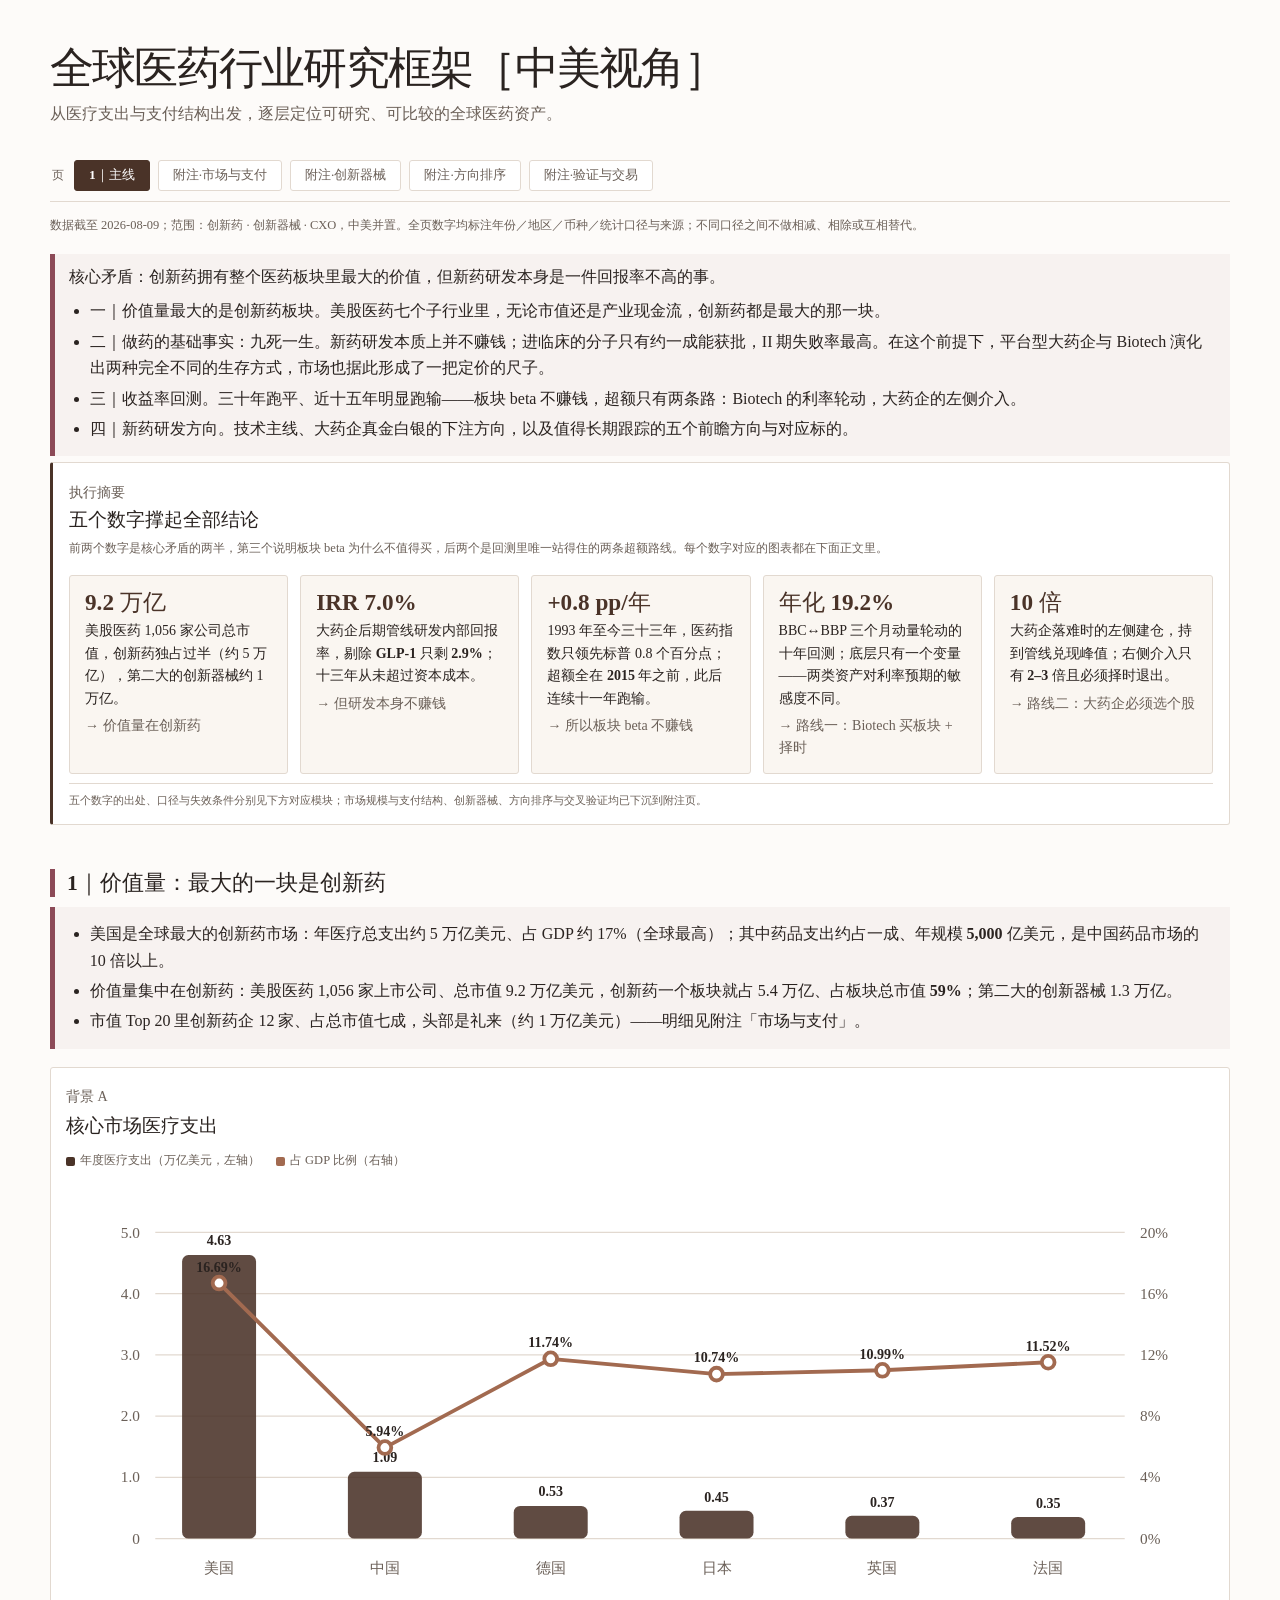
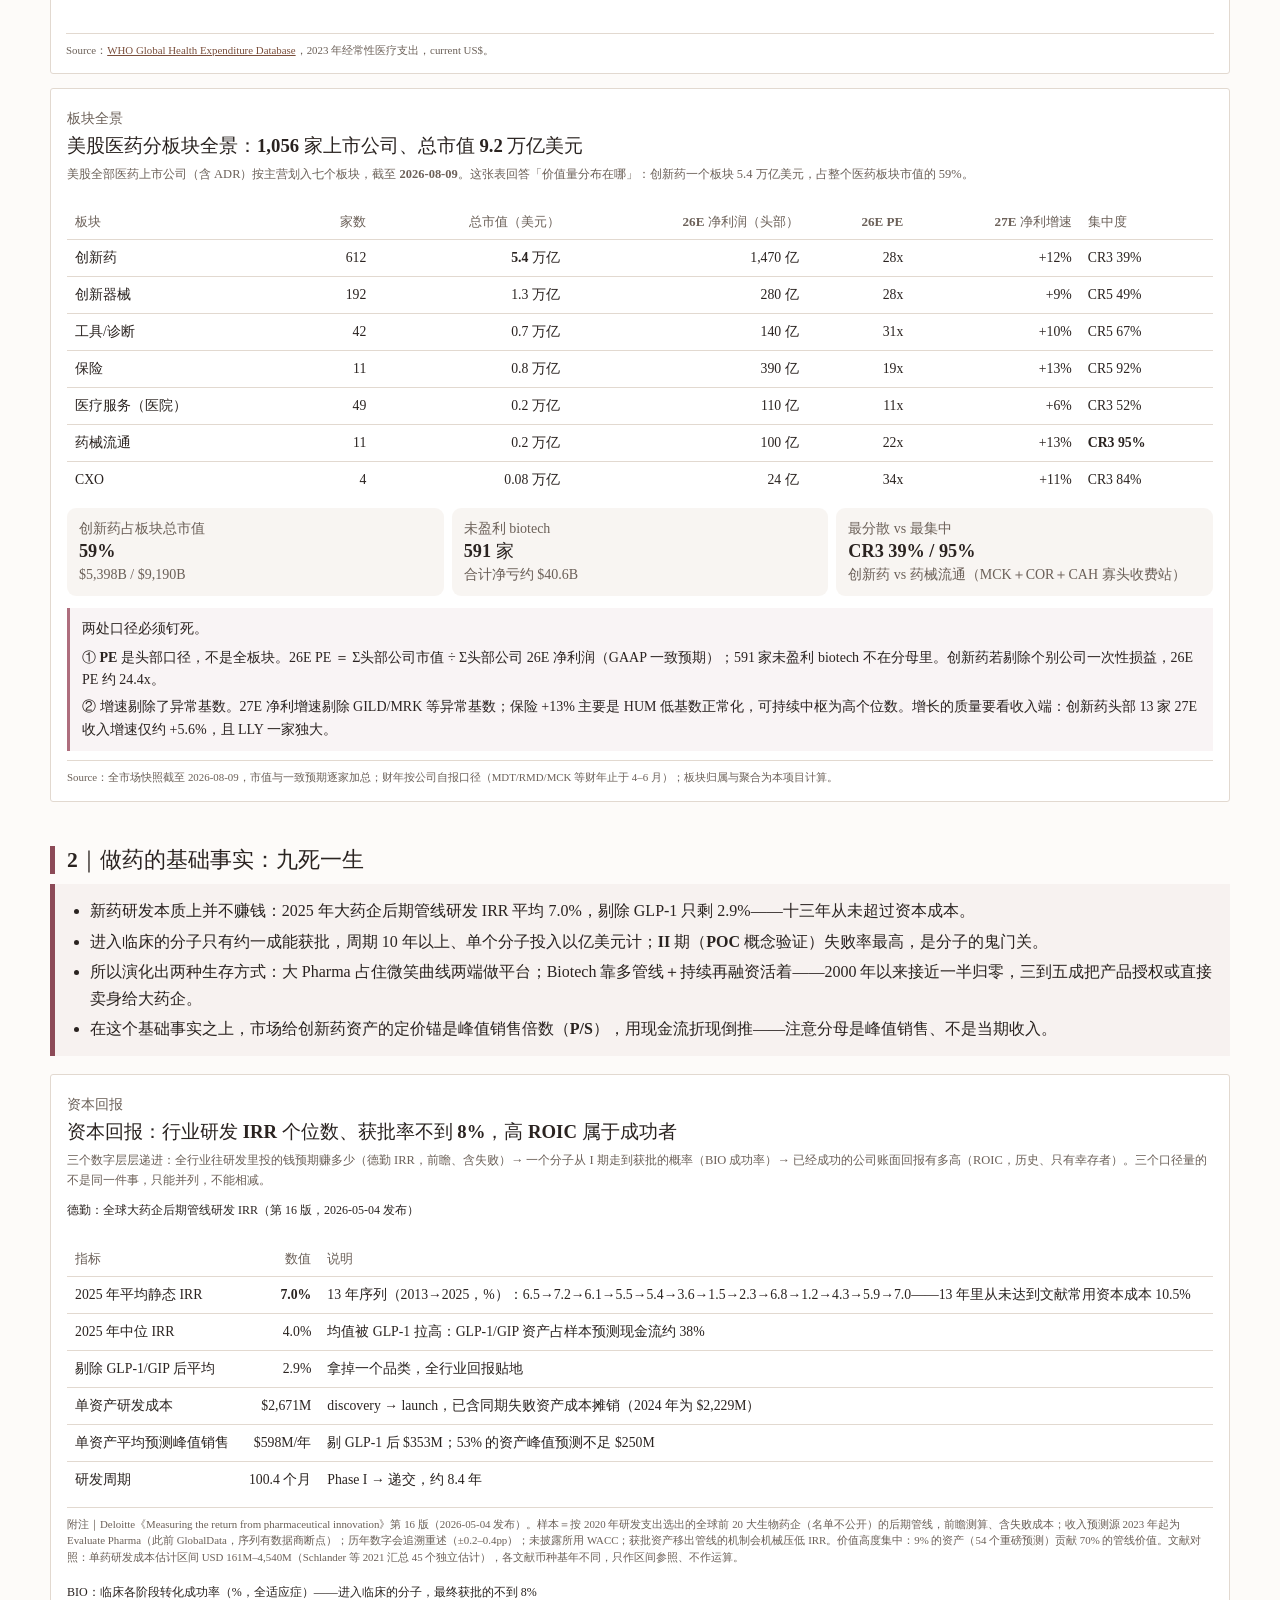
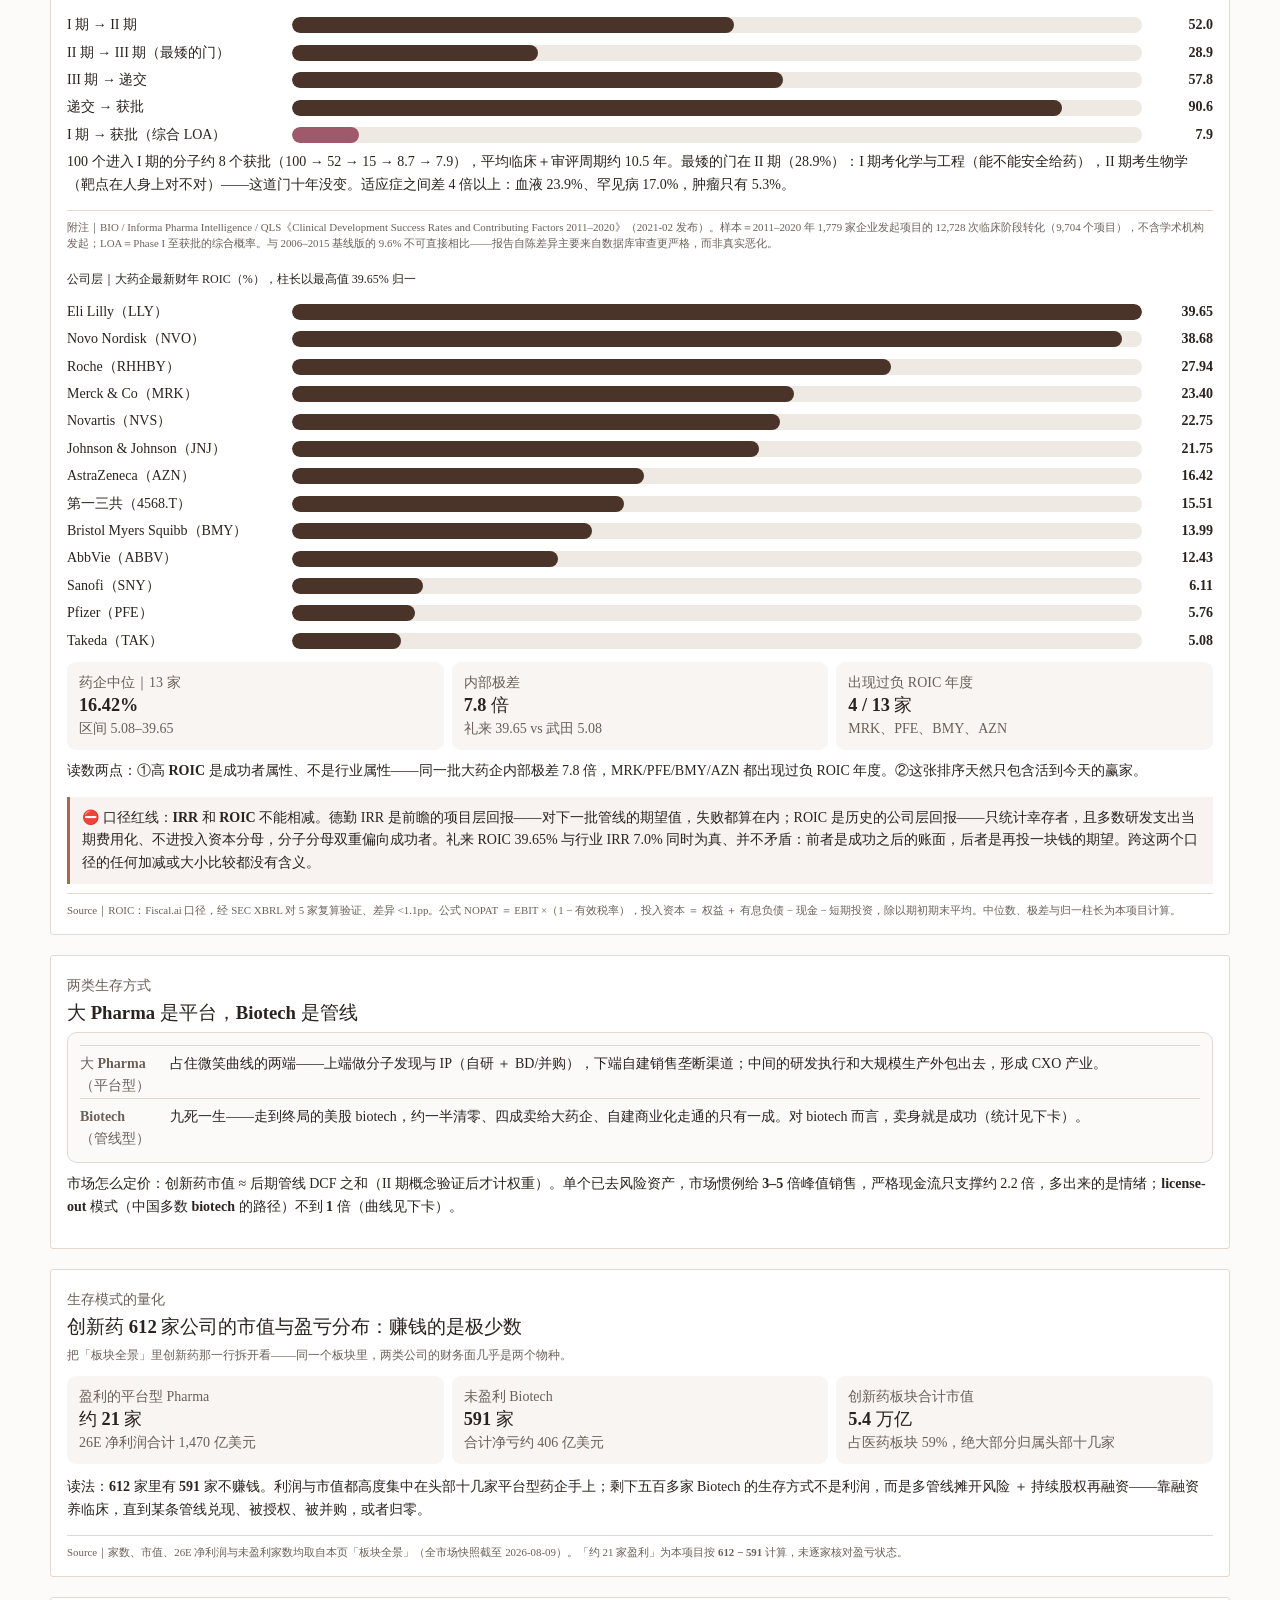
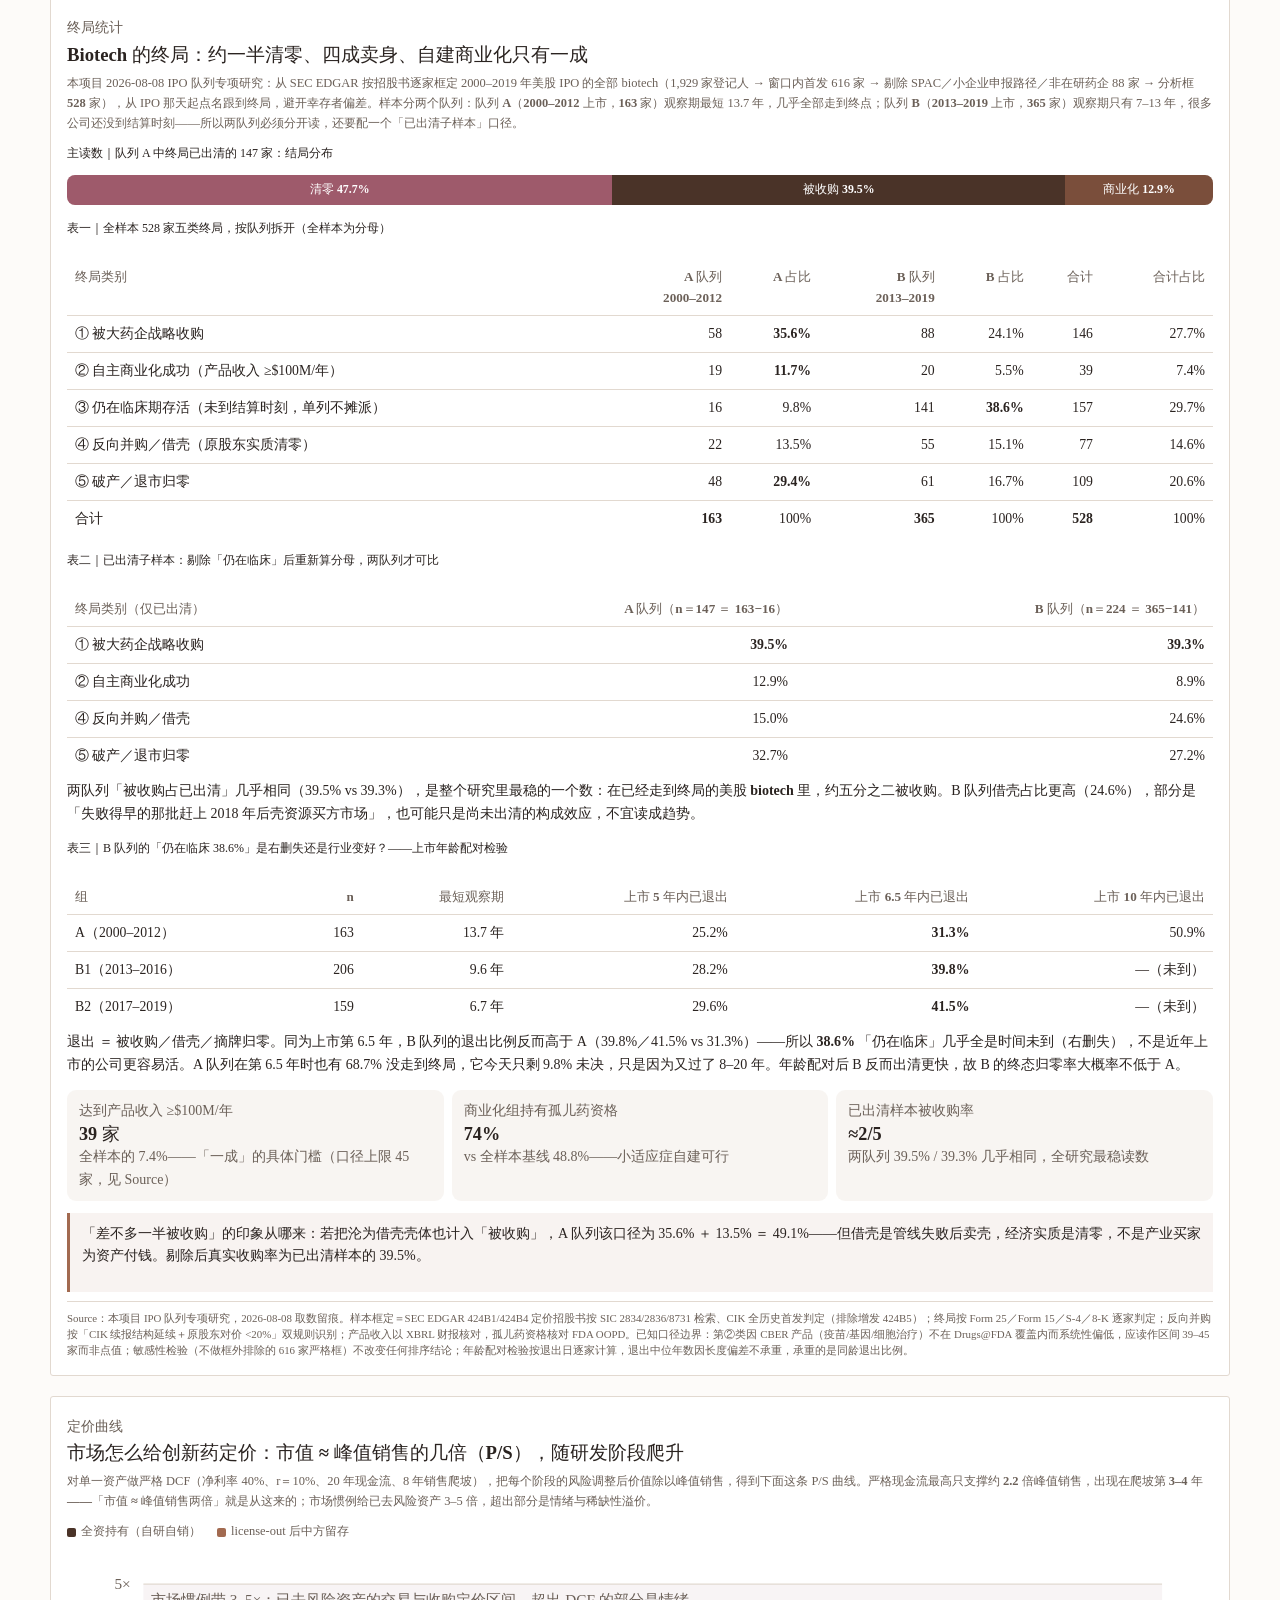
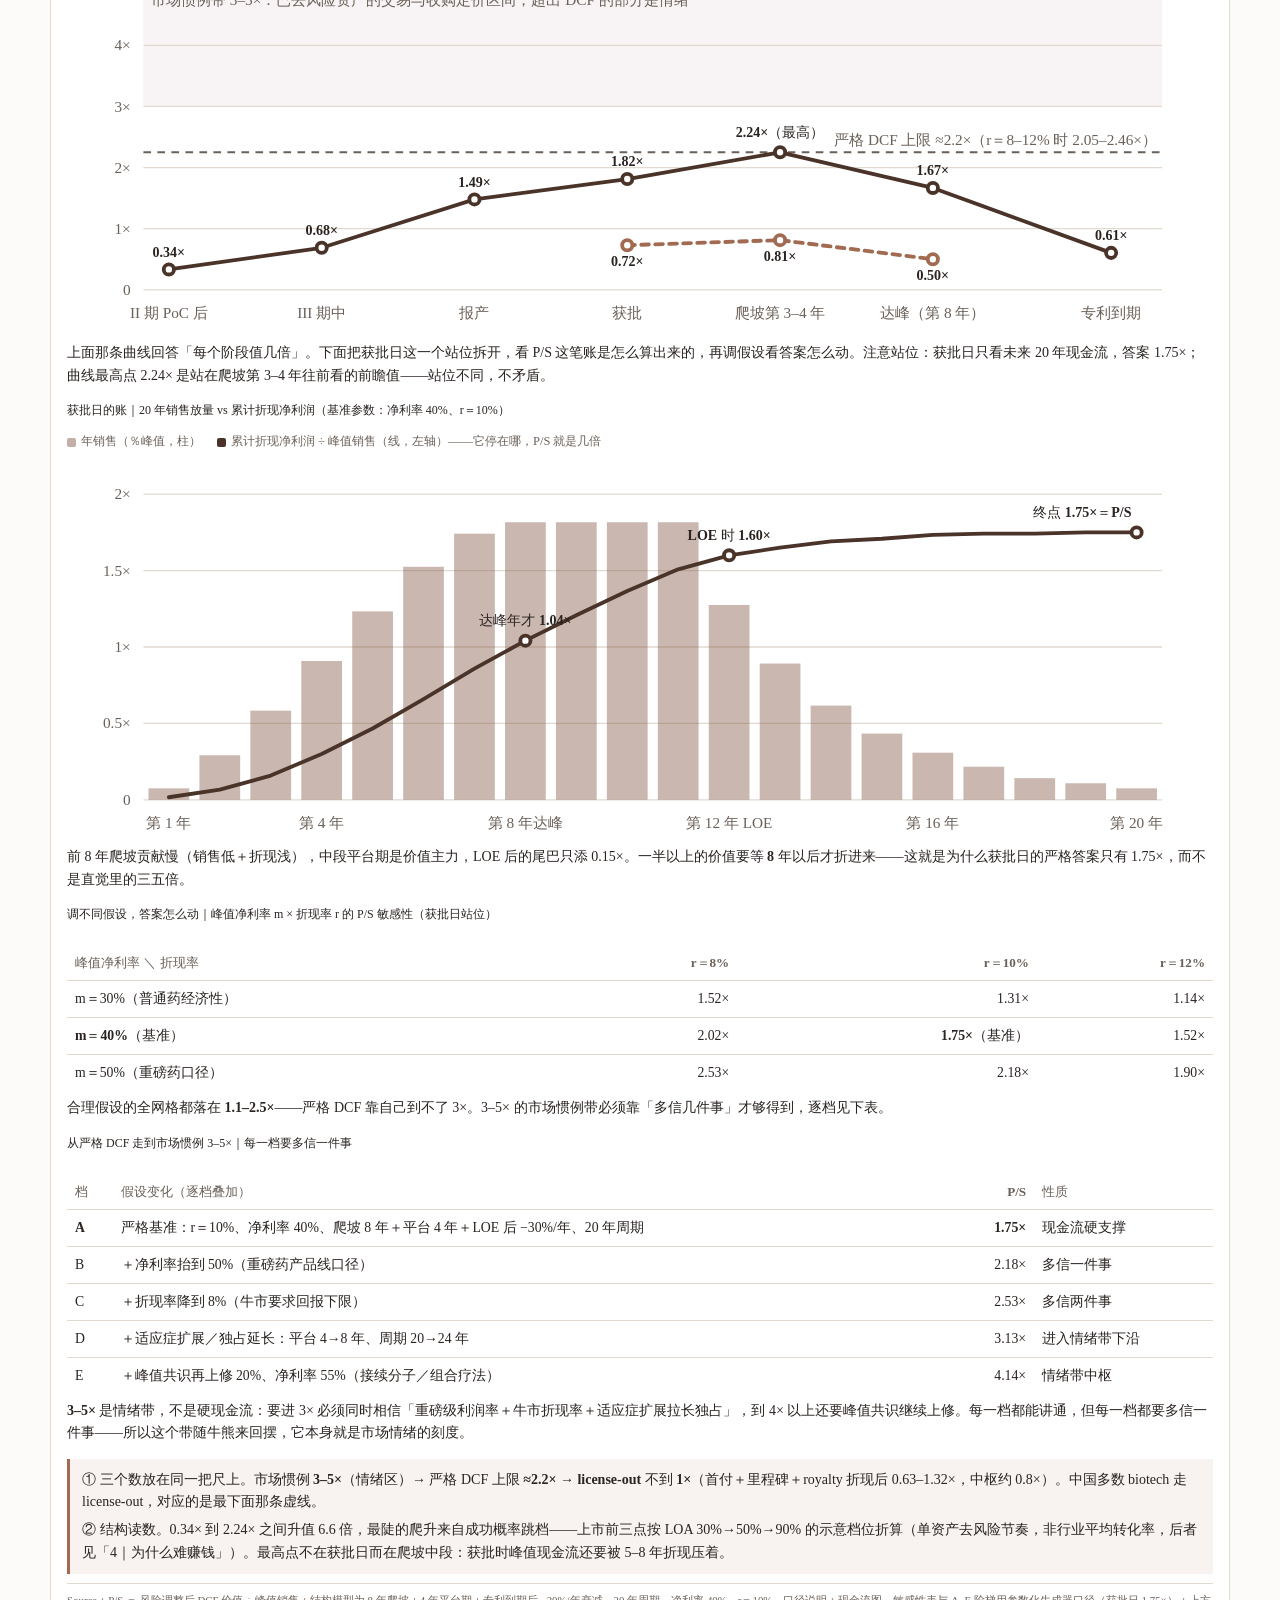
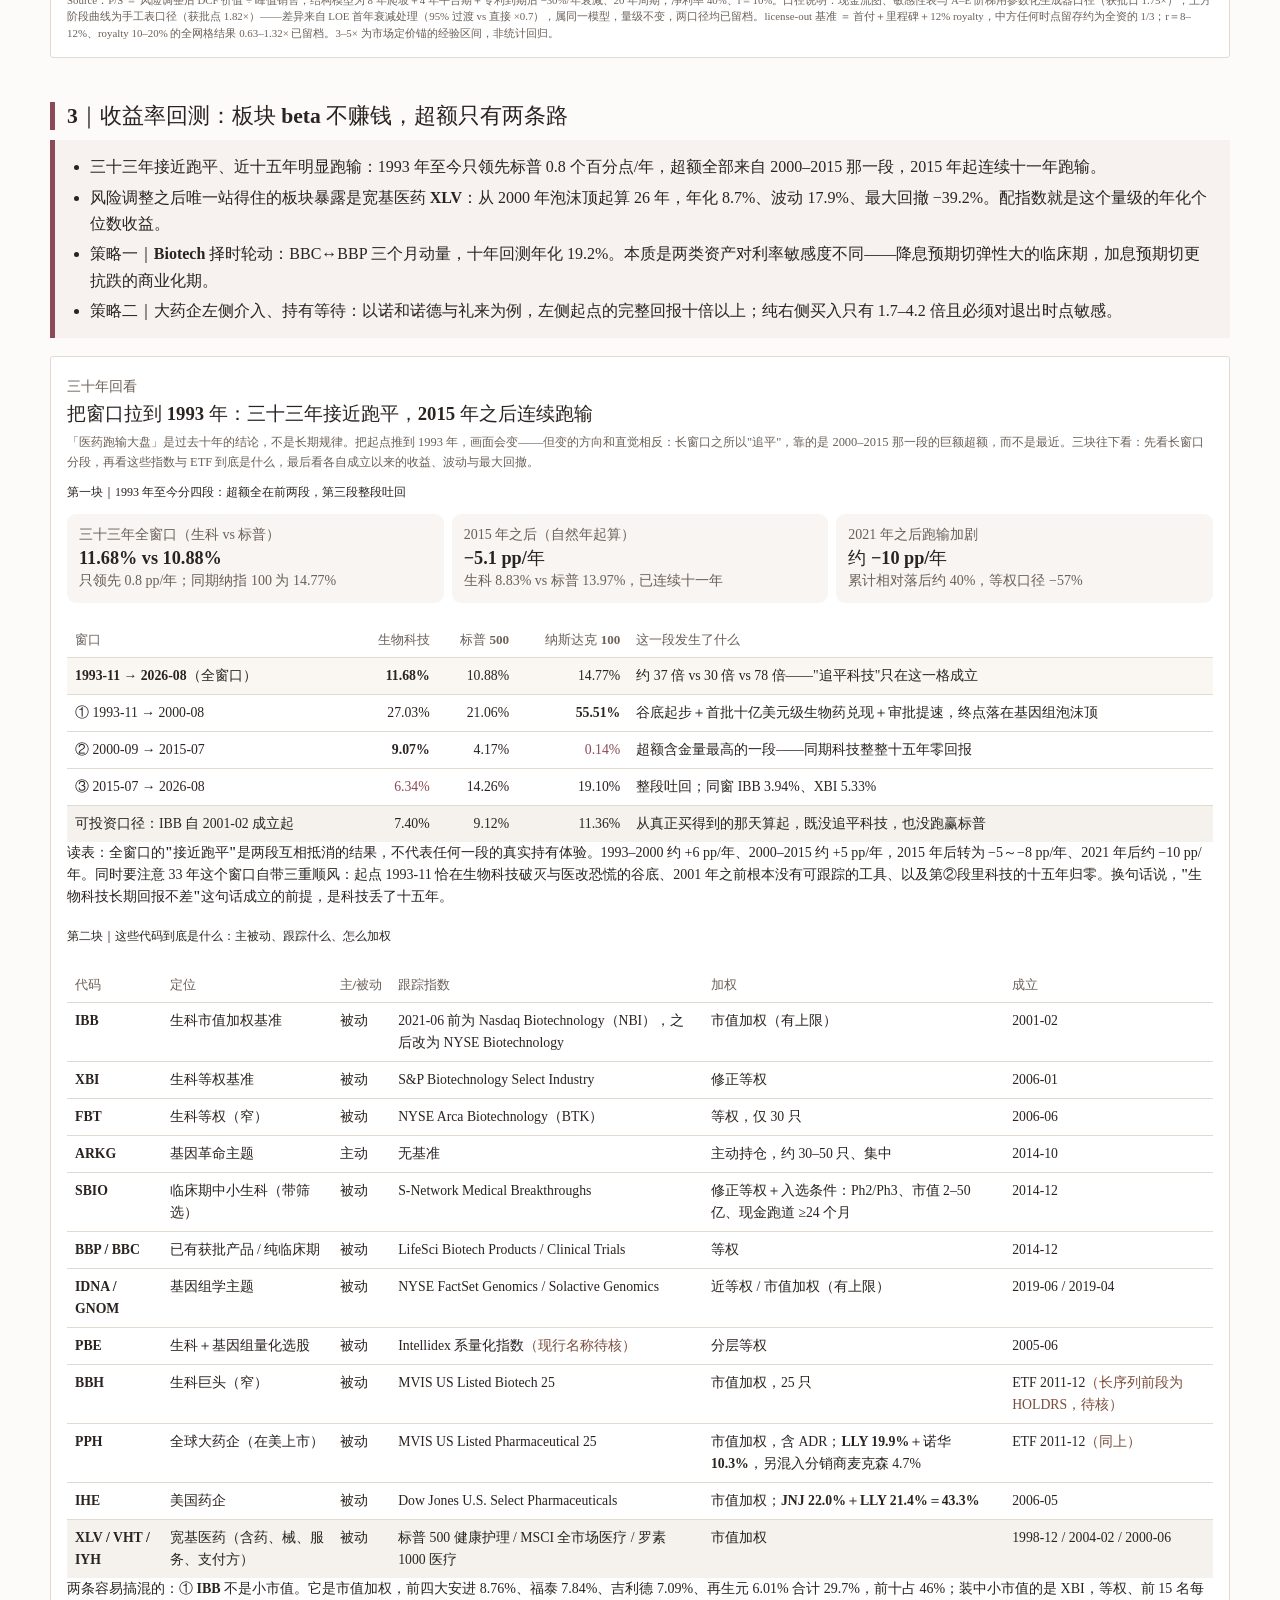
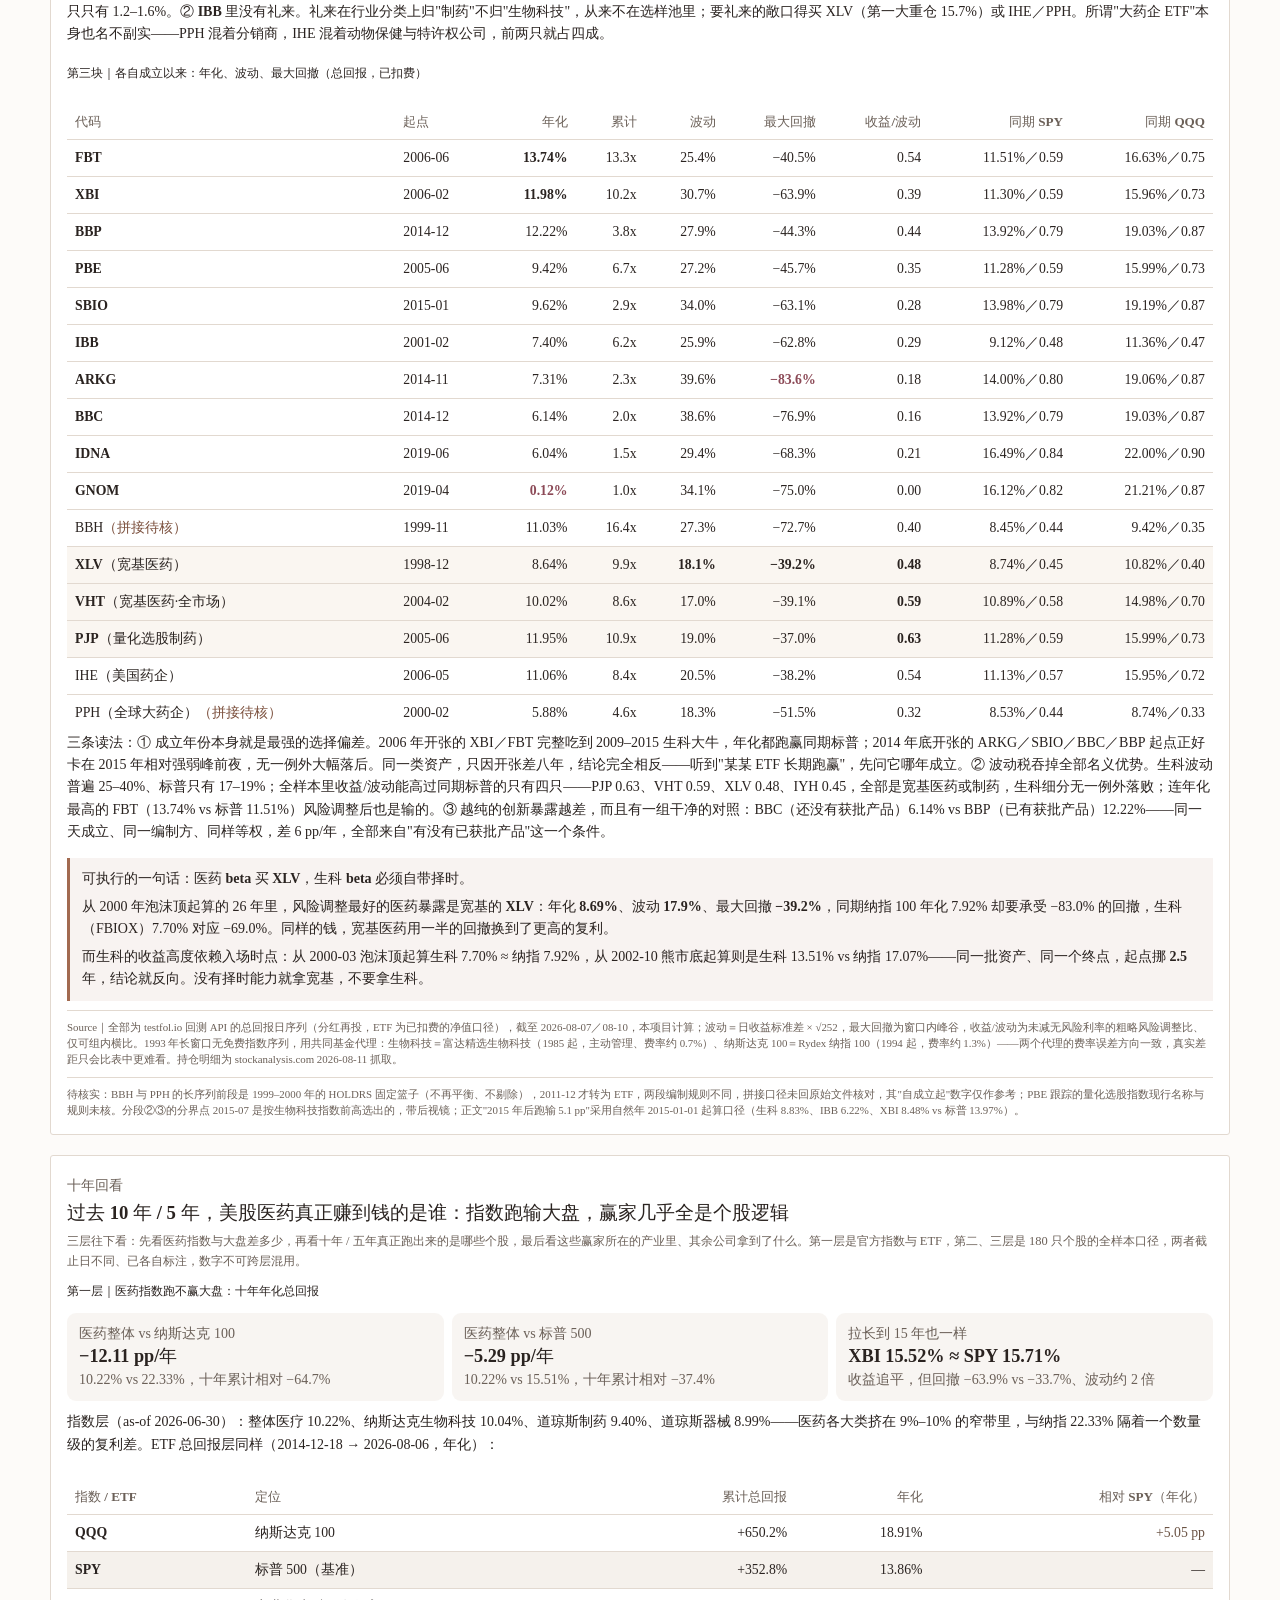
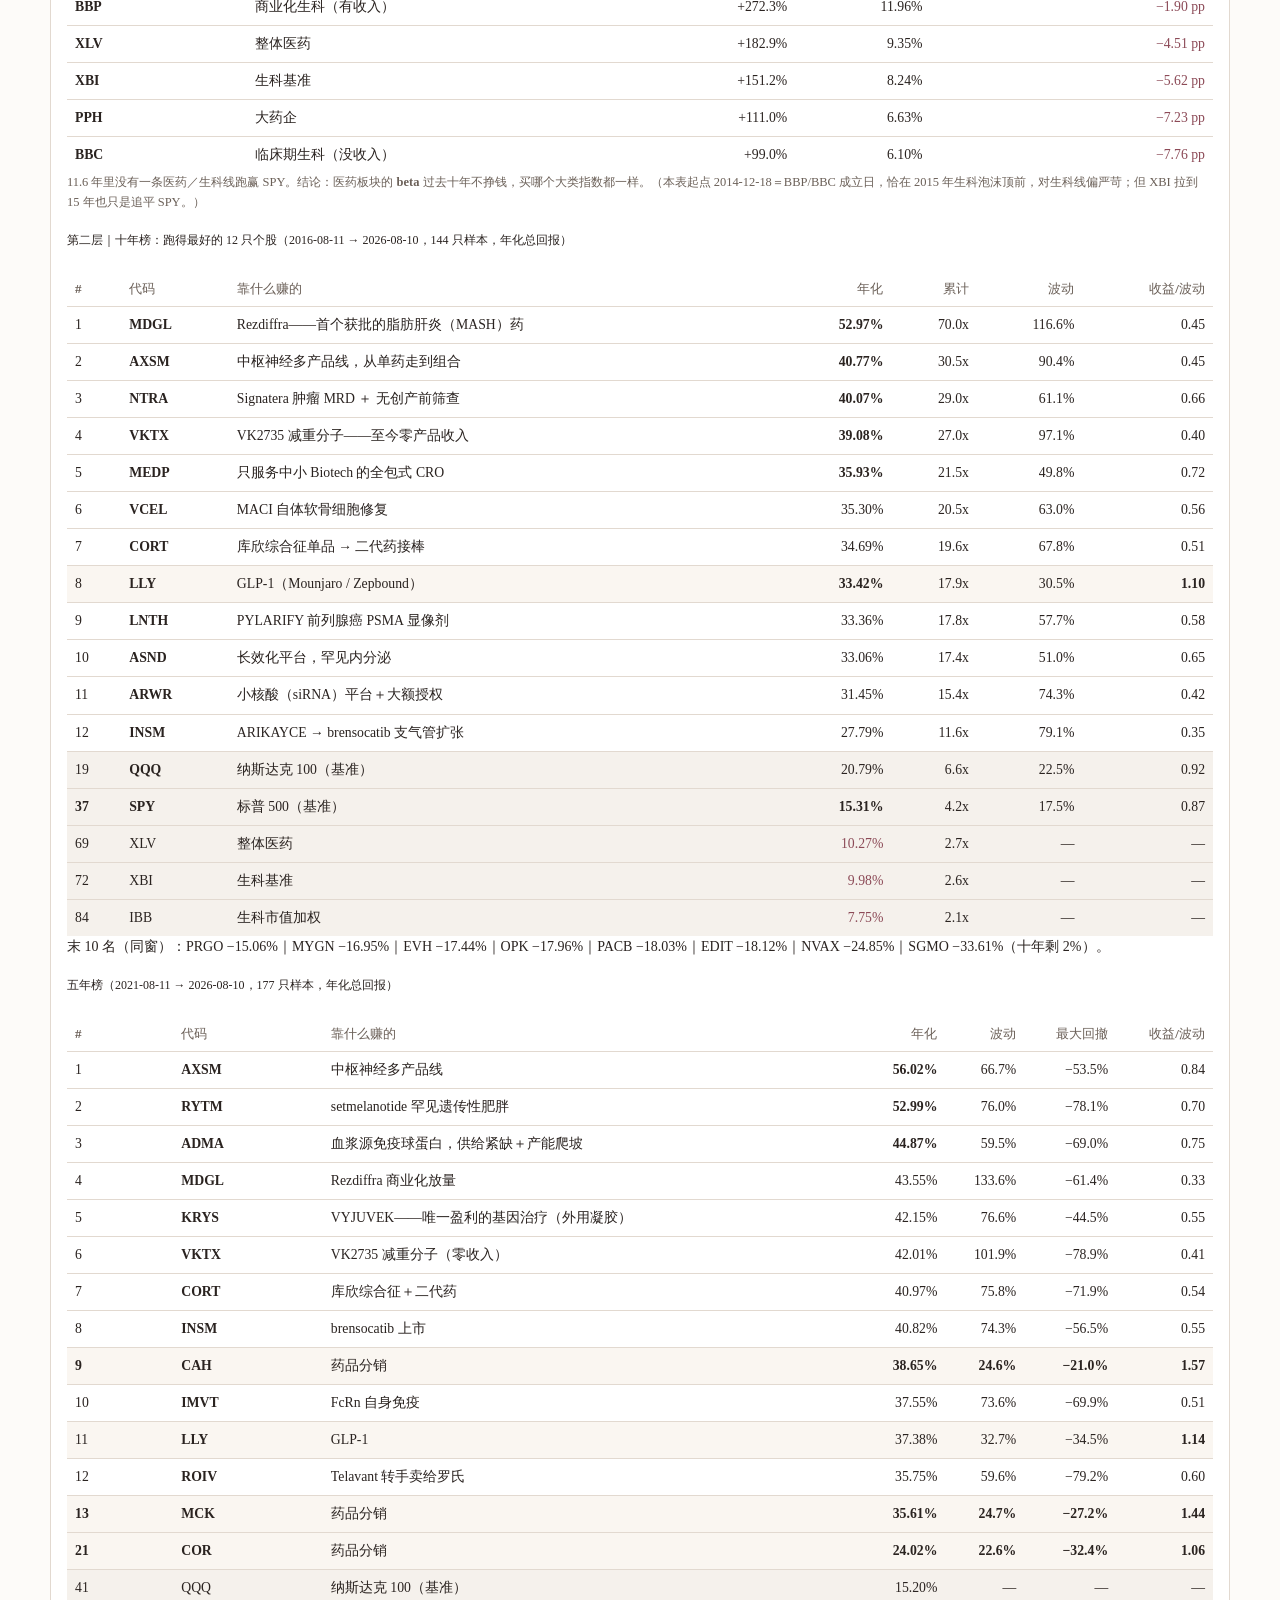
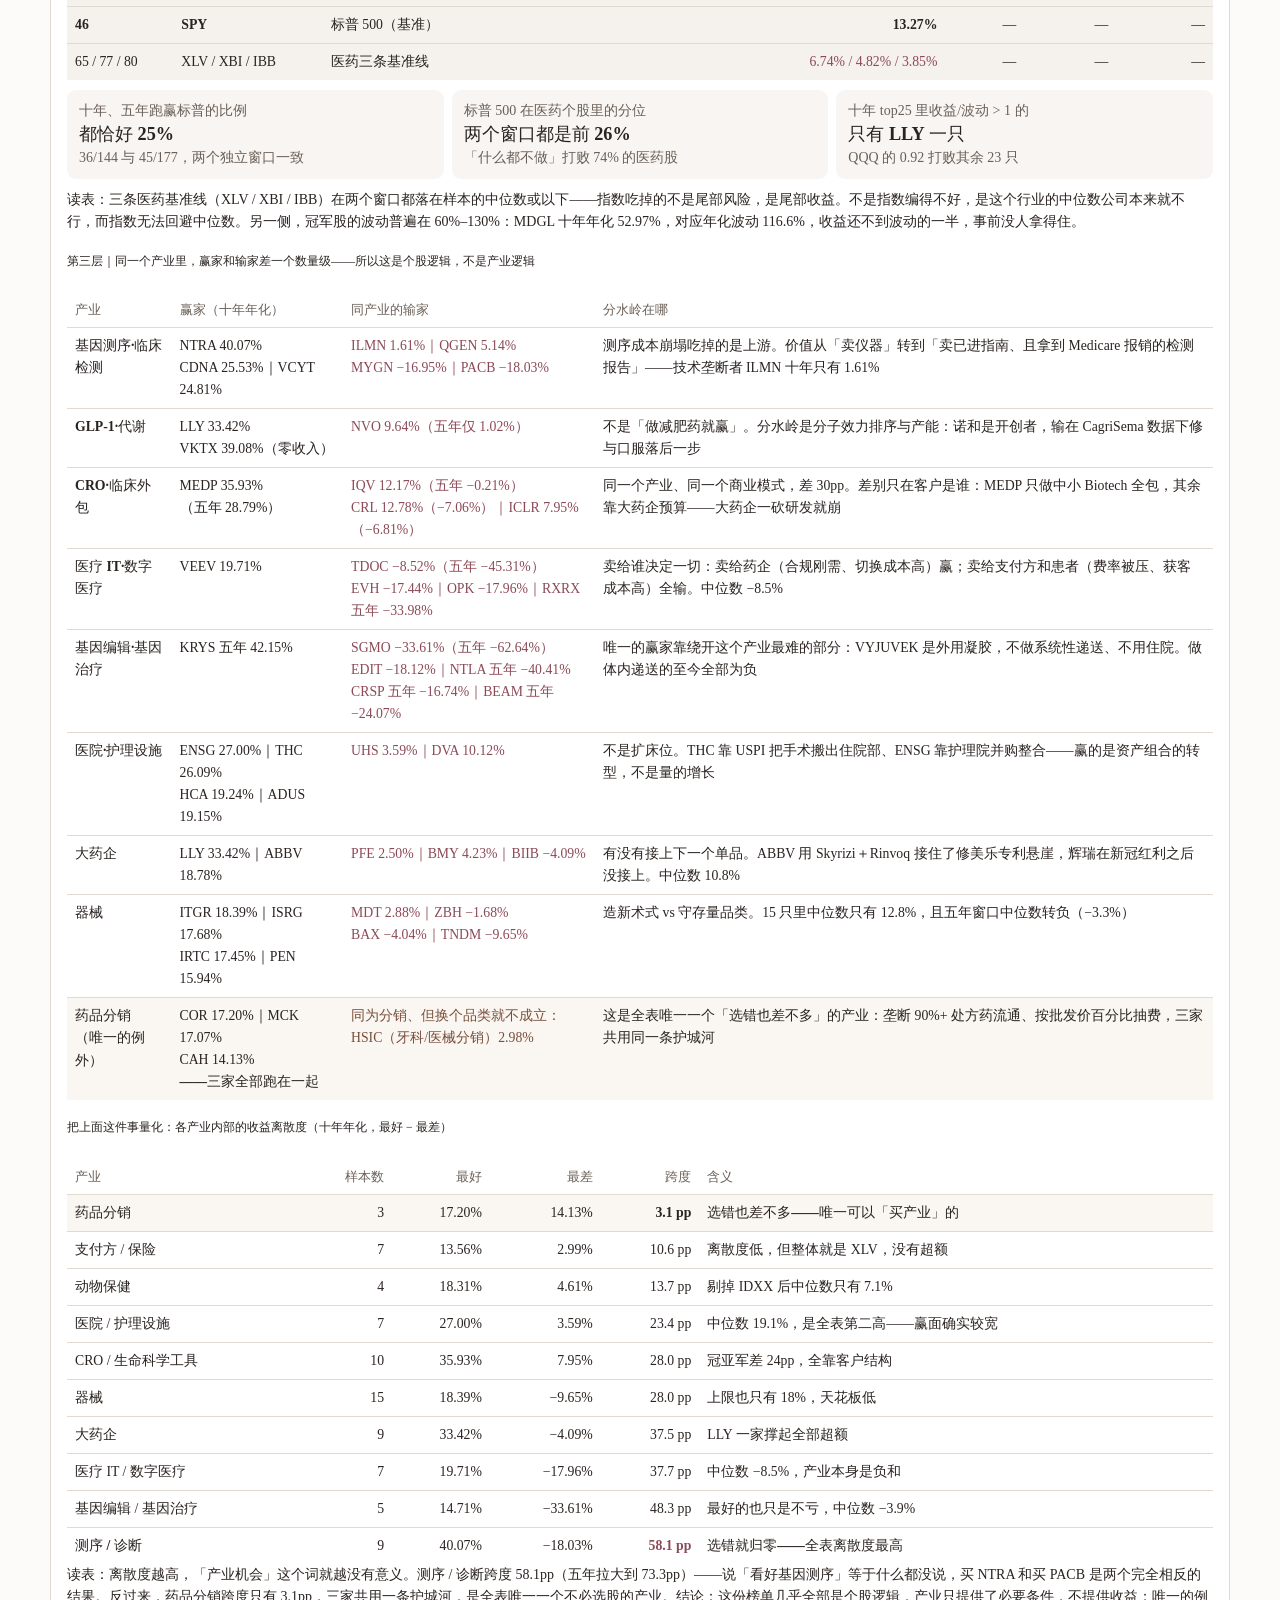
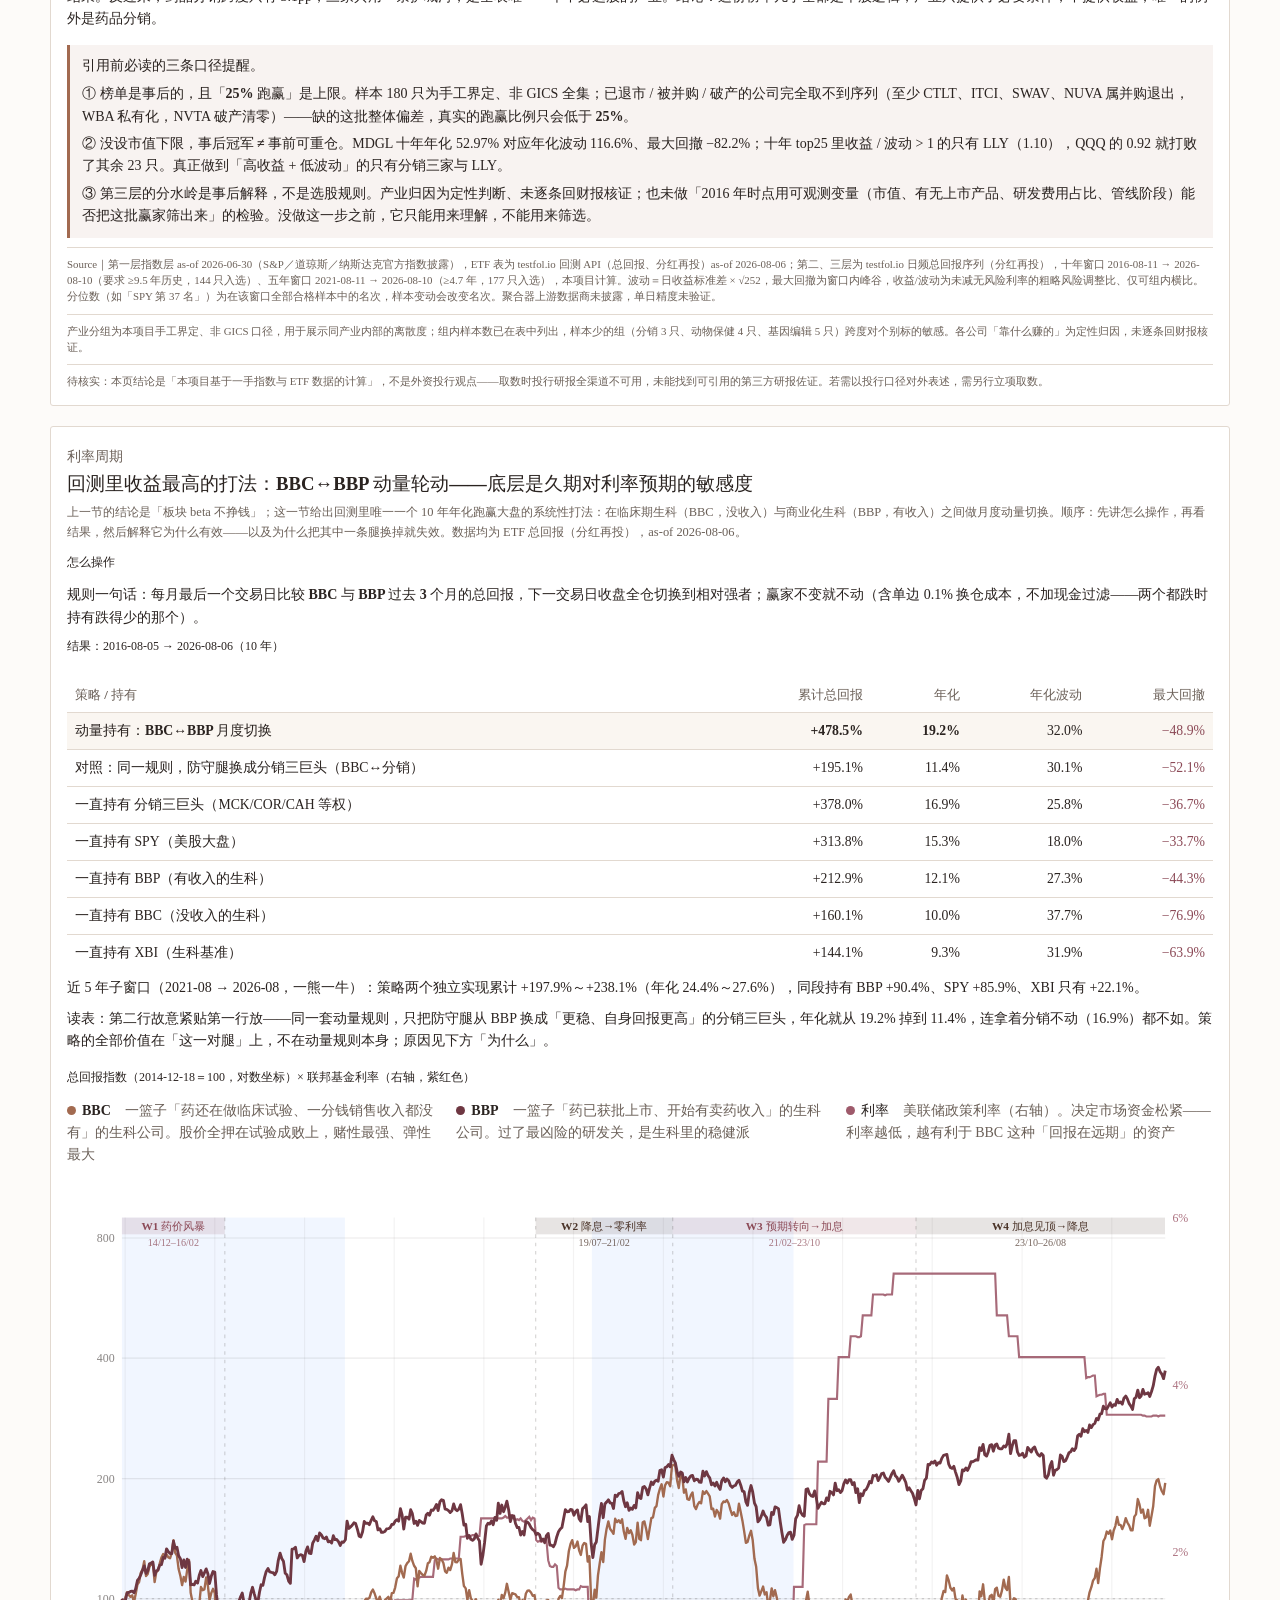
==== commit 51cf9477: "v4.4: 按用户四章大纲重排正文，其余内容下沉为四个附注页" ====
--- a/index.html
+++ b/index.html
@@ -1005,10 +1005,10 @@
   <div class="chapter-lede" style="margin:18px 0 6px;">
     <p><strong>核心矛盾：创新药拥有整个医药板块里最大的价值，但新药研发本身是一件回报率不高的事。</strong></p>
     <ul style="margin-top:8px">
-      <li><strong>一｜核心矛盾的两半。</strong>价值量最大的子行业是创新药；但这个行业的研发回报率长期只有个位数。这两件事同时成立，是后面所有结论的前提。</li>
-      <li><strong>二｜这些公司怎么活、怎么被定价。</strong>平台型大药企与小生物科技公司两种截然不同的生存方式，以及市场给创新药资产定价的那把尺子。</li>
-      <li><strong>三｜历史回报与两条超额路线。</strong>板块 beta 三十三年接近跑平——所以超额只能来自打法。回测里站得住的只有两条：Biotech 的利率轮动，以及大药企的左侧建仓。</li>
-      <li><strong>四｜往后看什么。</strong>正在演进、值得长期跟踪的三条技术主线，以及三个前瞻方向上各自最值得看的公司。</li>
+      <li><strong>一｜价值量最大的是创新药板块。</strong>美股医药七个子行业里，无论市值还是产业现金流，创新药都是最大的那一块。</li>
+      <li><strong>二｜做药的基础事实：九死一生。</strong>新药研发本质上并不赚钱；进临床的分子只有约一成能获批，II 期失败率最高。在这个前提下，平台型大药企与 Biotech 演化出两种完全不同的生存方式，市场也据此形成了一把定价的尺子。</li>
+      <li><strong>三｜收益率回测。</strong>三十年跑平、近十五年明显跑输——板块 beta 不赚钱，超额只有两条路：Biotech 的利率轮动，大药企的左侧介入。</li>
+      <li><strong>四｜新药研发方向。</strong>技术主线、大药企真金白银的下注方向，以及值得长期跟踪的五个前瞻方向与对应标的。</li>
     </ul>
   </div>
 
@@ -1047,15 +1047,90 @@
   </section>
 
   <div class="chapter-head">
-    <h2>1｜核心矛盾：价值量最大的子行业，回报率却只有个位数</h2>
+    <h2>1｜价值量：最大的一块是创新药</h2>
     <div class="chapter-lede">
       <ul>
-        <li><strong>价值量在创新药</strong>：美股医药 1,056 家上市公司、总市值 9.2 万亿美元，创新药占过半；市值 Top 20 里创新药企 12 家、占总市值七成。</li>
-        <li><strong>但行业研发回报率只有个位数</strong>：2025 年大药企后期管线研发 IRR 平均 7.0%，剔除 GLP-1 只剩 2.9%——十三年从未超过资本成本。</li>
-        <li><strong>进入临床的分子最终获批不到 10%</strong>，研发周期 5–10 年；能赚大钱的只有少数品种——9% 的资产贡献 70% 的峰值销售。</li>
+        <li><strong>美国是全球最大的创新药市场</strong>：年医疗总支出约 5 万亿美元、占 GDP 约 17%（全球最高）；其中<strong>药品支出约占一成、年规模 5,000 亿美元</strong>，是中国药品市场的 10 倍以上。</li>
+        <li><strong>价值量集中在创新药</strong>：美股医药 1,056 家上市公司、总市值 9.2 万亿美元，创新药一个板块就占 5.4 万亿、<strong>占板块总市值 59%</strong>；第二大的创新器械 1.3 万亿。</li>
+        <li>市值 Top 20 里创新药企 12 家、占总市值七成，头部是礼来（约 1 万亿美元）——<strong>明细见附注「市场与支付」</strong>。</li>
       </ul>
-      <p class="text-small" style="color:var(--muted-foreground);margin:6px 0 0">中美医疗支出总量、支付方结构差异、药品美元流向、美国药价政策与 Top 20 明细，见附注「市场与支付」。</p>
-    </div>
+    </div>
+  </div>
+
+  <div class="background-grid" aria-label="全球医疗资产背景数据">
+    <section class="card background-card">
+      <span class="section-label text-small">背景 A</span>
+      <h3>核心市场医疗支出</h3>
+      <div class="chart-legend text-small" aria-hidden="true">
+        <span class="legend-item"><span class="legend-swatch is-government"></span>年度医疗支出（万亿美元，左轴）</span>
+        <span class="legend-item"><span class="legend-swatch is-oop"></span>占 GDP 比例（右轴）</span>
+      </div>
+      <div class="chart-wrap">
+        <svg class="spend-chart" viewBox="0 0 900 350" role="img" aria-labelledby="spend-chart-title spend-chart-desc">
+          <title id="spend-chart-title">2023 年核心市场医疗支出及其占 GDP 比例</title>
+          <desc id="spend-chart-desc">柱状图显示美国、中国、德国、日本、英国、法国的年度医疗支出，折线图显示各市场医疗支出占 GDP 比例。</desc>
+          <g aria-hidden="true">
+            <line class="chart-grid" x1="70" y1="45" x2="830" y2="45"/>
+            <line class="chart-grid" x1="70" y1="93" x2="830" y2="93"/>
+            <line class="chart-grid" x1="70" y1="141" x2="830" y2="141"/>
+            <line class="chart-grid" x1="70" y1="189" x2="830" y2="189"/>
+            <line class="chart-grid" x1="70" y1="237" x2="830" y2="237"/>
+            <line class="chart-grid" x1="70" y1="285" x2="830" y2="285"/>
+
+            <text class="chart-axis" x="58" y="49" text-anchor="end">5.0</text>
+            <text class="chart-axis" x="58" y="97" text-anchor="end">4.0</text>
+            <text class="chart-axis" x="58" y="145" text-anchor="end">3.0</text>
+            <text class="chart-axis" x="58" y="193" text-anchor="end">2.0</text>
+            <text class="chart-axis" x="58" y="241" text-anchor="end">1.0</text>
+            <text class="chart-axis" x="58" y="289" text-anchor="end">0</text>
+
+            <text class="chart-axis" x="842" y="49">20%</text>
+            <text class="chart-axis" x="842" y="97">16%</text>
+            <text class="chart-axis" x="842" y="145">12%</text>
+            <text class="chart-axis" x="842" y="193">8%</text>
+            <text class="chart-axis" x="842" y="241">4%</text>
+            <text class="chart-axis" x="842" y="289">0%</text>
+
+            <rect class="chart-bar" x="91" y="62.8" width="58" height="222.2" rx="5"/>
+            <rect class="chart-bar" x="221" y="232.7" width="58" height="52.3" rx="5"/>
+            <rect class="chart-bar" x="351" y="259.5" width="58" height="25.5" rx="5"/>
+            <rect class="chart-bar" x="481" y="263.3" width="58" height="21.7" rx="5"/>
+            <rect class="chart-bar" x="611" y="267.2" width="58" height="17.8" rx="5"/>
+            <rect class="chart-bar" x="741" y="268.1" width="58" height="16.9" rx="5"/>
+
+            <text class="chart-value" x="120" y="55" text-anchor="middle">4.63</text>
+            <text class="chart-value" x="250" y="225" text-anchor="middle">1.09</text>
+            <text class="chart-value" x="380" y="252" text-anchor="middle">0.53</text>
+            <text class="chart-value" x="510" y="256" text-anchor="middle">0.45</text>
+            <text class="chart-value" x="640" y="260" text-anchor="middle">0.37</text>
+            <text class="chart-value" x="770" y="261" text-anchor="middle">0.35</text>
+
+            <polyline class="chart-line" points="120,84.7 250,213.7 380,144.1 510,156.1 640,153.1 770,146.8"/>
+            <circle class="chart-dot" cx="120" cy="84.7" r="5"/>
+            <circle class="chart-dot" cx="250" cy="213.7" r="5"/>
+            <circle class="chart-dot" cx="380" cy="144.1" r="5"/>
+            <circle class="chart-dot" cx="510" cy="156.1" r="5"/>
+            <circle class="chart-dot" cx="640" cy="153.1" r="5"/>
+            <circle class="chart-dot" cx="770" cy="146.8" r="5"/>
+
+            <text class="chart-value" x="120" y="76" text-anchor="middle">16.69%</text>
+            <text class="chart-value" x="250" y="205" text-anchor="middle">5.94%</text>
+            <text class="chart-value" x="380" y="135" text-anchor="middle">11.74%</text>
+            <text class="chart-value" x="510" y="147" text-anchor="middle">10.74%</text>
+            <text class="chart-value" x="640" y="144" text-anchor="middle">10.99%</text>
+            <text class="chart-value" x="770" y="138" text-anchor="middle">11.52%</text>
+
+            <text class="chart-label" x="120" y="312" text-anchor="middle">美国</text>
+            <text class="chart-label" x="250" y="312" text-anchor="middle">中国</text>
+            <text class="chart-label" x="380" y="312" text-anchor="middle">德国</text>
+            <text class="chart-label" x="510" y="312" text-anchor="middle">日本</text>
+            <text class="chart-label" x="640" y="312" text-anchor="middle">英国</text>
+            <text class="chart-label" x="770" y="312" text-anchor="middle">法国</text>
+          </g>
+        </svg>
+      </div>
+      <p class="source-note text-small">Source：<a href="https://apps.who.int/nha/database" target="_blank" rel="noopener noreferrer">WHO Global Health Expenditure Database</a>，2023 年经常性医疗支出，current US$。</p>
+    </section>
   </div>
 
   <section class="card model-card">
@@ -1101,6 +1176,18 @@
     </div>
     <p class="text-small source-note">Source：全市场快照截至 2026-08-09，市值与一致预期逐家加总；财年按公司自报口径（MDT/RMD/MCK 等财年止于 4–6 月）；板块归属与聚合为本项目计算。</p>
   </section>
+
+  <div class="chapter-head">
+    <h2>2｜做药的基础事实：九死一生</h2>
+    <div class="chapter-lede">
+      <ul>
+        <li><strong>新药研发本质上并不赚钱</strong>：2025 年大药企后期管线研发 IRR 平均 7.0%，剔除 GLP-1 只剩 2.9%——十三年从未超过资本成本。</li>
+        <li><strong>进入临床的分子只有约一成能获批</strong>，周期 10 年以上、单个分子投入以亿美元计；<strong>II 期（POC 概念验证）失败率最高</strong>，是分子的鬼门关。</li>
+        <li><strong>所以演化出两种生存方式</strong>：大 Pharma 占住微笑曲线两端做平台；Biotech 靠多管线＋持续再融资活着——2000 年以来接近一半归零，三到五成把产品授权或直接卖身给大药企。</li>
+        <li>在这个基础事实之上，市场给创新药资产的定价锚是<strong>峰值销售倍数（P/S）</strong>，用现金流折现倒推——注意分母是峰值销售、不是当期收入。</li>
+      </ul>
+    </div>
+  </div>
 
   <section class="card model-card">
     <span class="section-label text-small">资本回报</span>
@@ -1165,13 +1252,6 @@
     <p class="text-small source-note">Source｜ROIC：Fiscal.ai 口径，经 SEC XBRL 对 5 家复算验证、差异 &lt;1.1pp。公式 NOPAT ＝ EBIT ×（1 − 有效税率），投入资本 ＝ 权益 ＋ 有息负债 − 现金 − 短期投资，除以期初期末平均。中位数、极差与归一柱长为本项目计算。</p>
   </section>
 
-  <div class="chapter-head">
-    <h2>2｜商业模式：这些公司怎么生存、市场怎么给它定价</h2>
-    <div class="chapter-lede">
-      <p>大 Pharma 占住微笑曲线两端做平台，Biotech 九死一生赌管线——对 biotech 而言，卖身就是成功。市场给创新药的定价锚是<strong>峰值销售倍数（P/S）</strong>，注意分母是峰值销售、不是当期收入。</p>
-    </div>
-  </div>
-
   <section class="card model-card">
     <span class="section-label text-small">两类生存方式</span>
     <h3>大 Pharma 是平台，Biotech 是管线</h3>
@@ -1186,6 +1266,19 @@
       </div>
     </div>
     <p class="text-small" style="margin-top:10px"><strong>市场怎么定价：</strong>创新药市值 ≈ 后期管线 DCF 之和（II 期概念验证后才计权重）。单个已去风险资产，市场惯例给 <strong>3–5 倍峰值销售</strong>，严格现金流只支撑约 2.2 倍，多出来的是情绪；<strong>license-out 模式（中国多数 biotech 的路径）不到 1 倍</strong>（曲线见下卡）。</p>
+  </section>
+
+  <section class="card model-card">
+    <span class="section-label text-small">生存模式的量化</span>
+    <h3>创新药 612 家公司的市值与盈亏分布：赚钱的是极少数</h3>
+    <p class="text-small data-note">把「板块全景」里创新药那一行拆开看——同一个板块里，两类公司的财务面几乎是两个物种。</p>
+    <div class="stat-strip">
+      <div><span class="text-small">盈利的平台型 Pharma</span><strong>约 21 家</strong><span class="text-small">26E 净利润合计 1,470 亿美元</span></div>
+      <div><span class="text-small">未盈利 Biotech</span><strong>591 家</strong><span class="text-small">合计净亏约 406 亿美元</span></div>
+      <div><span class="text-small">创新药板块合计市值</span><strong>5.4 万亿</strong><span class="text-small">占医药板块 59%，绝大部分归属头部十几家</span></div>
+    </div>
+    <p class="text-small" style="margin-top:12px">读法：<strong>612 家里有 591 家不赚钱。</strong>利润与市值都高度集中在头部十几家平台型药企手上；剩下五百多家 Biotech 的生存方式不是利润，而是<strong>多管线摊开风险 ＋ 持续股权再融资</strong>——靠融资养临床，直到某条管线兑现、被授权、被并购，或者归零。</p>
+    <p class="text-small source-note">Source｜家数、市值、26E 净利润与未盈利家数均取自本页「板块全景」（全市场快照截至 2026-08-09）。「约 21 家盈利」为<strong>本项目按 612 − 591 计算</strong>，未逐家核对盈亏状态。</p>
   </section>
 
   <section class="card model-card">
@@ -1462,13 +1555,13 @@
   </section>
 
   <div class="chapter-head">
-    <h2>3｜历史回报：板块 beta 不赚钱，超额只有两条路</h2>
+    <h2>3｜收益率回测：板块 beta 不赚钱，超额只有两条路</h2>
     <div class="chapter-lede">
       <ul>
-        <li><strong>拉到 1993 年看三十三年，只领先标普 0.8 个百分点/年——接近跑平</strong>：全部超额来自 2000–2015 那一段，2015 年起已连续十一年跑输、年化差 5.1 个百分点。</li>
-        <li><strong>过去 10 年医药指数整体大幅跑输</strong>：十年与五年两个窗口里，跑赢标普的医药个股都恰好只有 <strong>25%</strong>——超额几乎全部是个股逻辑；唯一「不必选股」的产业是药品分销（三家十年年化跨度仅 3.1 个百分点）。</li>
-        <li><strong>路线一｜Biotech 买板块 + 择时</strong>：BBC↔BBP 三个月动量轮动，十年回测年化 19.2%。</li>
-        <li><strong>路线二｜大药企必须选个股</strong>：抓住大品种的 Pharma 左侧建仓——十倍属于左侧。</li>
+        <li><strong>三十三年接近跑平、近十五年明显跑输</strong>：1993 年至今只领先标普 0.8 个百分点/年，超额全部来自 2000–2015 那一段，2015 年起连续十一年跑输。</li>
+        <li><strong>风险调整之后唯一站得住的板块暴露是宽基医药 XLV</strong>：从 2000 年泡沫顶起算 26 年，年化 8.7%、波动 17.9%、最大回撤 −39.2%。配指数就是这个量级的年化个位数收益。</li>
+        <li><strong>策略一｜Biotech 择时轮动</strong>：BBC↔BBP 三个月动量，十年回测年化 19.2%。本质是两类资产对利率敏感度不同——降息预期切弹性大的临床期，加息预期切更抗跌的商业化期。</li>
+        <li><strong>策略二｜大药企左侧介入、持有等待</strong>：以诺和诺德与礼来为例，左侧起点的完整回报十倍以上；纯右侧买入只有 1.7–4.2 倍且必须对退出时点敏感。</li>
       </ul>
     </div>
   </div>
@@ -1896,10 +1989,13 @@
   </section>
 
   <div class="chapter-head">
-    <h2>4｜往后看什么：三条技术主线与三个前瞻方向</h2>
+    <h2>4｜新药研发方向：技术主线、MNC 的钱，与五个前瞻方向</h2>
     <div class="chapter-lede">
-      <p>创新药的技术演进可以收成三条主线：<strong>中心法则上下游延伸</strong>（从蛋白干预走向转录与基因层面）、<strong>患者定义精准化</strong>（基因分型带来同病异治、异病同治）、<strong>递送工程</strong>（跨膜与跨核是当前真正的瓶颈）。落到可跟踪的标的上，看癌症早筛、AI 制药、长寿科技三个前瞻方向。</p>
-      <p class="text-small" style="color:var(--muted-foreground);margin:6px 0 0">技术路线的完整排序、大额 BD／并购流向、五口径交叉验证与 MNC 交易明细，见附注「方向排序」与「验证与交易」。</p>
+      <ul>
+        <li><strong>技术主线三条</strong>：中心法则上下游延伸（从蛋白干预走向转录与基因层面）；基因分型带来的患者定义精准化（同病异治、异病同治）；递送技术——跨膜与跨核是当前真正的工程瓶颈。</li>
+        <li><strong>MNC 真金白银下注在哪</strong>：代谢／GLP-1（全球药王所在）、肿瘤的 IO 2.0 与 ADC＋双抗、自免，以及慢病与心血管的「长效替代短效、口服替代注射」。花钱最多的是 ADC、代谢、IO 2.0，加上基因疗法类（体内 CAR-T）与递送平台。</li>
+        <li><strong>接下来看的五个方向</strong>（与 ARK Big Ideas 年度报告的医疗五方向一致）：多组学（基因检测／治疗、基因编辑、蛋白结构解构）、AI 制药、长寿科学，以及对应的可跟踪标的。</li>
+      </ul>
     </div>
   </div>
 
@@ -1923,10 +2019,264 @@
     <p class="text-small" style="margin-top:10px">三条主线分别对应上方总框架图的生物作用层、测量与发现层、工程与递送层；展开与个股落位见下方各卡。</p>
   </section>
 
+  <div class="sector-grid">
+    <section class="sector is-innovation" data-series="1">
+      <div class="sector-head">
+        <span class="viz-badge">01 创新药</span>
+        <h3>寻找 10 亿美金分子</h3>
+      </div>
+      <div class="market-pair">
+        <div><span class="text-small">美国｜2024</span><strong>≈ USD 487B</strong></div>
+        <div><span class="text-small">中国</span><strong>CNY 300B</strong></div>
+      </div>
+      <p class="source-note text-small">Source：<a href="https://www.iqvia.com/locations/united-states/blogs/2025/10/us-life-sciences-industry-thrives-with-robust-growth-and-innovation" target="_blank" rel="noopener noreferrer">IQVIA</a>（美国品牌处方药净厂商收入代理）；中国按当前项目口径。</p>
+      <p>本质是用新靶点、新分子和新递送方式换取更好的疗效；回报最高，但失败率也最高。</p>
+
+      <div class="track-group">
+        <strong>按技术路线</strong>
+        <p class="text-small">小分子｜抗体、蛋白与多肽｜小核酸 RNAi / ASO / mRNA｜ADC｜双抗 / 多抗 / TCE｜细胞与基因治疗｜放射性药物｜蛋白降解</p>
+      </div>
+
+      <div class="track-group">
+        <strong>产业链位置</strong>
+        <p class="text-small">科研工具与数据 → AI/靶点平台 → Biotech 管线 → CRO/CDMO → 大药企临床、注册与商业化</p>
+      </div>
+
+      <p class="thesis"><strong>重点浪潮：</strong>自免 TCE、蛋白降解、小核酸、体内基因编辑、放射性药物与下一代 ADC。这些路线的排序、代表个股与失效条件见页尾“重点方向 A 组”。</p>
+
+      <div class="innovation-framework" aria-labelledby="innovation-framework-title">
+        <div class="framework-head">
+          <h4 id="innovation-framework-title">创新药技术路线总框架</h4>
+          <p class="text-small">先看生命信息在哪一层发生异常，再区分直接干预层、药物模态、工程递送、测量工具与最终疾病市场。<strong>原来单列在本板块顶部的「按疾病赛道」已并入本图最下方的「疾病与市场」层</strong>——疾病不是与技术并列的第二套分类，而是技术路线的落点，所以放在框架末端、而不是框架之外。</p>
+        </div>
+
+        <section class="framework-stage" aria-label="测量与发现层">
+          <div class="framework-stage-title"><strong>测量与发现</strong><span class="text-small">用于识别靶点、患者与药后变化，本身不是治疗模态</span></div>
+          <div class="framework-grid-wrap">
+            <div class="framework-grid">
+              <div class="framework-item"><strong>基因组学</strong><span class="text-small">DNA 变异与调控元件</span></div>
+              <div class="framework-item"><strong>转录组学</strong><span class="text-small">转录、剪接与 RNA 丰度</span></div>
+              <div class="framework-item"><strong>蛋白组学与结构生物学</strong><span class="text-small">丰度、修饰、3D 构象与复合物</span></div>
+              <div class="framework-item"><strong>单细胞与空间组学</strong><span class="text-small">细胞类型、定位与组织环境</span></div>
+            </div>
+          </div>
+        </section>
+
+        <div class="framework-connector text-small" aria-hidden="true"><span>观察、发现与患者分层<b>↓</b></span></div>
+
+        <section class="framework-stage" aria-label="生命信息流与生物作用层">
+          <div class="framework-stage-title"><strong>生命信息流｜生物作用层</strong><span class="text-small">疾病起因、药物材料与直接作用对象需要分别判断</span></div>
+          <div class="info-flow-wrap">
+            <div class="info-flow">
+              <div class="info-node"><strong>DNA</strong><span class="text-small">基因序列 · 调控元件</span></div>
+              <div class="info-arrow text-small"><span>转录<b>→</b></span></div>
+              <div class="info-node"><strong>RNA</strong><span class="text-small">前体 RNA → 剪接 / 修饰 → mRNA</span></div>
+              <div class="info-arrow text-small"><span>翻译<b>→</b></span></div>
+              <div class="info-node"><strong>新生蛋白</strong><span class="text-small">氨基酸序列</span></div>
+              <div class="info-arrow text-small"><span>折叠与翻译后修饰<b>→</b></span></div>
+              <div class="info-node"><strong>功能蛋白状态</strong><span class="text-small">3D 构象 · 复合物 · 定位</span></div>
+              <div class="info-arrow text-small"><span>驱动<b>→</b></span></div>
+              <div class="info-node"><strong>细胞</strong><span class="text-small">状态 · 行为 · 命运</span></div>
+              <div class="info-arrow text-small"><span>累积为<b>→</b></span></div>
+              <div class="info-node"><strong>疾病表型</strong><span class="text-small">组织异常 · 临床结局</span></div>
+            </div>
+          </div>
+        </section>
+
+        <div class="framework-connector text-small" aria-hidden="true"><span>选择直接干预层<b>↓</b></span></div>
+
+        <div class="framework-coupled">
+          <section class="framework-stage framework-delivery" aria-label="工程与递送层">
+            <div class="framework-stage-title"><strong>工程与递送</strong></div>
+            <p class="text-small" style="margin:0">AAV / LV｜LNP / GalNAc｜连接子与载荷｜ex vivo / in vivo｜组织靶向、剂量与制造</p>
+          </section>
+
+          <div class="framework-link text-small" aria-hidden="true"><span>决定能否到达与生产<b>→</b></span></div>
+
+          <section class="framework-stage" aria-label="药物模态层">
+            <div class="framework-stage-title"><strong>药物模态</strong><span class="text-small">同一疾病可在不同信息层采用不同模态</span></div>
+            <div class="framework-grid-wrap">
+              <div class="framework-grid">
+                <div class="framework-item"><strong>DNA 层</strong><span class="text-small">基因添加 / 替代｜CRISPR、碱基与 Prime 编辑</span></div>
+                <div class="framework-item"><strong>RNA 层</strong><span class="text-small">ASO / siRNA｜mRNA 与 RNA 编辑</span></div>
+                <div class="framework-item"><strong>蛋白层</strong><span class="text-small">小分子｜抗体 / 多抗｜ADC｜蛋白降解</span></div>
+                <div class="framework-item"><strong>细胞层</strong><span class="text-small">CAR-T / TCR-T / CAR-NK｜干细胞与再生医学</span></div>
+              </div>
+            </div>
+          </section>
+        </div>
+
+        <div class="framework-connector text-small" aria-hidden="true"><span>形成疗效、风险与商业价值<b>↓</b></span></div>
+
+        <section class="framework-stage framework-market" aria-label="疾病与市场层">
+          <div class="framework-stage-title" style="justify-content:center"><strong>疾病与市场</strong><span class="text-small">技术路线的落点：每个领域配一个历史最大单品，用来标定这条赛道的天花板长什么样</span></div>
+          <p class="text-small" style="margin:0">代谢与减重｜实体瘤｜血液肿瘤｜自免与炎症｜心血管｜罕见病｜神经｜肝病（治愈型，见下方历史标尺）</p>
+
+          <div class="disease-grid">
+            <div class="disease-card">
+              <strong>代谢与减重</strong>
+              <span class="disease-sub text-small">GLP-1／GIP、多靶点、口服（已落地）、保肌与 MASH。作用层：蛋白层受体激动。</span>
+              <span class="disease-case text-small">
+                <b>替尔泊肽 Mounjaro／Zepbound</b>（Eli Lilly）
+                <span class="disease-meta">适应症：2 型糖尿病（Mounjaro）／慢性体重管理（Zepbound）／肥胖合并中重度阻塞性睡眠呼吸暂停</span>
+                <span class="disease-meta">上市：FDA 2022-05-13（首个 GIP／GLP-1 双激动剂）、2023-11-08（Zepbound）、2024-12-20（OSA 扩适）</span>
+                <span class="disease-sales">FY2025 两品牌合计 USD 36.5B</span>
+                <span class="disease-meta">≈ 礼来全年收入 USD 65.179B 的 56%；单季从 Q1 USD 6.2B 升到 Q4 USD 11.7B。口服司美格鲁肽 Foundayo 已于 2026-04-01 获批。</span>
+              </span>
+            </div>
+
+            <div class="disease-card">
+              <strong>实体瘤｜免疫治疗</strong>
+              <span class="disease-sub text-small">免疫检查点、靶向药、ADC、双抗与放射性药物。作用层：蛋白层（PD-1／PD-L1 通路）。</span>
+              <span class="disease-case text-small">
+                <b>Keytruda 帕博利珠单抗</b>（Merck &amp; Co）
+                <span class="disease-meta">适应症：首批为经 ipilimumab 治疗后的晚期黑色素瘤，现已扩展到多癌种、多线别</span>
+                <span class="disease-meta">上市：FDA 2014-09 加速批准，全球首个获批的 anti-PD-1</span>
+                <span class="disease-sales">FY2025 USD 31.7B（+7%）</span>
+                <span class="disease-meta">≈ 默沙东全年收入 USD 65.0B 的 49%；2024 年为 USD 29.48B。<strong>美国静脉剂型 2028 年专利到期</strong>——这是全行业最大的一次单品悬崖。</span>
+              </span>
+            </div>
+
+            <div class="disease-card">
+              <strong>自免与炎症</strong>
+              <span class="disease-sub text-small">细胞因子通路、JAK／TYK2、B／T 细胞重置。作用层：蛋白层，正在被口服降解剂（KT-621）自下方进攻。</span>
+              <span class="disease-case text-small">
+                <b>Dupixent 度普利尤单抗</b>（Sanofi／Regeneron）
+                <span class="disease-meta">适应症：起于中重度特应性皮炎，现有 8 个获批适应症，覆盖逾 140 万患者</span>
+                <span class="disease-meta">上市：FDA 2017-03（<strong>待复核</strong>：仅核到销售口径）</span>
+                <span class="disease-sales">FY2025 USD 17.8B（+26%）</span>
+                <span class="disease-meta">欧元口径 €15.7bn（+25.2% CER），Q4 单季 USD 4.9B。同赛道第二极：AbbVie 的 Skyrizi FY2025 USD 17.562B（+49.8%）、Rinvoq USD 8.304B。</span>
+              </span>
+            </div>
+
+            <div class="disease-card">
+              <strong>血液肿瘤</strong>
+              <span class="disease-sub text-small">CD38／BCMA 抗体、双抗与 CAR-T。作用层：蛋白层与细胞层并存。</span>
+              <span class="disease-case text-small">
+                <b>Darzalex 达雷妥尤单抗</b>（Johnson &amp; Johnson）
+                <span class="disease-meta">适应症：多发性骨髓瘤（含一线与复发难治多线别）</span>
+                <span class="disease-meta">上市：FDA 2015-11（<strong>待复核</strong>）</span>
+                <span class="disease-sales">FY2025 USD 14.4B（约 +23%）</span>
+                <span class="disease-meta">上一年为 USD 11.7B，Q4 单季 USD 3.9B；强生全年 USD 94.2B。</span>
+              </span>
+            </div>
+
+            <div class="disease-card">
+              <strong>心血管</strong>
+              <span class="disease-sub text-small">抗凝、降脂与长期慢病管理；小核酸（inclisiran）正是从这一层切入。作用层：蛋白层（Xa 因子）。</span>
+              <span class="disease-case text-small">
+                <b>Eliquis 阿哌沙班</b>（BMS／Pfizer 联盟）
+                <span class="disease-meta">适应症：非瓣膜性房颤的卒中预防、静脉血栓栓塞的治疗与二级预防</span>
+                <span class="disease-meta">上市：FDA 2012-12（<strong>待复核</strong>）</span>
+                <span class="disease-sales">FY2025 USD 14.4B（BMS 口径）</span>
+                <span class="disease-meta">报告增速 +14%、除汇 +9%；<strong>这是 BMS 单方计入的金额，不是联盟全额</strong>，Pfizer 侧另有计入，两边不可相加。欧洲专利 2026 年到期、美国与日本 2027 年。BMS 全年 USD 48.2B，Opdivo USD 10.0B。</span>
+              </span>
+            </div>
+
+            <div class="disease-card">
+              <strong>罕见病｜基因缺陷修复</strong>
+              <span class="disease-sub text-small">蛋白折叠矫正、外显子跳跃、基因替代与体内编辑。作用层：从蛋白层一直下探到 DNA 层。</span>
+              <span class="disease-case text-small">
+                <b>Trikafta 三联 CFTR 调节剂</b>（Vertex）
+                <span class="disease-meta">适应症：≥12 岁、携带至少一个 F508del 突变的囊性纤维化</span>
+                <span class="disease-meta">上市：FDA 2019-10-21，首个三联复方 CFTR 调节剂</span>
+                <span class="disease-sales">单品销售<strong>未单独披露</strong></span>
+                <span class="disease-meta">可查到的是公司层：Vertex FY2025 <strong>总</strong>收入 USD 12.0B（+9%），CF 组合是其中主体；次代 Alyftrek 于 2025 年在美国上市。单品拆分本项目未取到，不用公司总收入替代。</span>
+              </span>
+            </div>
+
+          </div>
+
+          <div class="counter-note" style="text-align:left">
+            <p class="text-small" style="margin:0 0 6px"><strong>历史标尺：两个必须一起看的极端案例——一个定义了上限，一个定义了「治愈」的代价。</strong></p>
+            <p class="text-small" style="margin:0 0 5px"><strong>① Humira 阿达木单抗（AbbVie）＝迄今累计最大的单药。</strong>适应症：类风湿关节炎起，后扩至银屑病、克罗恩病等多个自免适应症；上市：2003 年；<strong>峰值 USD 21.2B（2022 年，占 AbbVie 当年收入 37%）</strong>，自上市累计约 <strong>USD 214.2B</strong>，超过 Lipitor 的约 USD 160B。同期定价：双周剂型年费用从 2009 年 USD 16,663 涨到 2018 年 USD 35,041。<strong>然后是断崖</strong>：2023 年 1 月美国专利到期 → 2023 年 USD 14.4B（−32%）→ <strong>FY2025 只剩 USD 4.540B（−49.5%）</strong>。三年从 212 亿掉到 45 亿，这就是商业模式那一页「驼峰＋断崖」的实测曲线。</p>
+            <p class="text-small" style="margin:0"><strong>② Harvoni ＋ Sovaldi（Gilead）＝治愈型药物摧毁自己的市场。</strong>适应症：慢性丙型肝炎（治愈率 &gt;95%）；定价：Sovaldi USD 84,000／疗程、Harvoni USD 94,500／疗程；<strong>峰值 USD 19.1B（2015 年：Harvoni USD 13.86B ＋ Sovaldi USD 5.28B）</strong>。因为它把患者治好了，存量池被迅速排空：2017 年整个 HCV 业务 USD 9.1B，2018 年公司指引 USD 3.5–4B，<strong>降幅约 60%，且与专利到期无关</strong>。<strong>读法：</strong>这两个案例合起来说明「历史最大的药」有两种死法——被仿制药替代（Humira）和把病治好（Harvoni）。看新技术方向时，一次性疗法（体内基因编辑、CAR-T）落在第二种，其支付模式问题正来自这里。</p>
+          </div>
+
+          <p class="framework-note text-small" style="text-align:left">Source｜销售数据：各公司 FY2025 年报与季报（Eli Lilly、Merck &amp; Co、Sanofi／Regeneron、AbbVie、Johnson &amp; Johnson、Bristol Myers Squibb、Vertex、Gilead），取数日 2026-08-05。上市时间：Mounjaro／Zepbound／Trikafta／Keytruda 已核；<strong>Dupixent 2017-03、Skyrizi 2019-04、Darzalex 2015-11、Eliquis 2012-12 四项标「待复核」——仅核到销售口径，批准日期未经一手 FDA 文件确认。</strong>占公司收入的百分比、「≈」倍数关系为本项目计算。Humira 累计约 USD 214.2B 与 Lipitor 约 USD 160B 的对比为公开报道口径，<strong>非公司披露的官方累计值</strong>。神经领域未取到可用的「历史最大单品」三项，故不列该卡片。</p>
+        </section>
+
+        <p class="framework-note text-small">阅读规则：以“直接作用对象”确定生物作用层；CAR-T 等跨层技术采用双重标签。蛋白组学用于发现真实蛋白状态与耐药网络，结构生物学用于解析结合口袋与构象，两者均属于测量与发现层。<strong>疾病与市场层的标杆药只用于标定天花板量级，不构成推荐；</strong>每一个都同时给出了它的衰退路径（专利悬崖或存量排空），因为「历史最大」本身不是可延续的状态。</p>
+      </div>
+    </section>
+  </div>
+
+  <section class="card model-card">
+    <span class="section-label text-small">大药企的真金白银</span>
+    <h3>2025–26 年 19 笔大额 BD/并购：钱最集中在哪</h3>
+    <p class="text-small data-note">看方向不听叙事：把 2025 年以来公开报道的 19 笔大额 BD 与并购按治疗领域聚合总包金额（含里程碑），单方向 ~150–285 亿美元。</p>
+
+    <p class="text-small chart-label">按方向聚合的交易总包（含里程碑）</p>
+    <div role="img" aria-label="2025至26年大额BD并购按方向聚合总包：代谢GLP-1约285亿美元，COPD呼吸225亿，CNS 224亿，RNA基因疗法211亿，ADC 197亿，CAR-T 148亿">
+      <div class="perf-row is-drug"><span class="text-small">代谢 / GLP-1</span><span class="perf-track"><span class="perf-fill" style="width:100%"></span></span><span class="perf-val text-small">$28.5B+</span></div>
+      <div class="perf-row"><span class="text-small">COPD / 呼吸（专利悬崖防御）</span><span class="perf-track"><span class="perf-fill" style="width:78.9%"></span></span><span class="perf-val text-small">$22.5B</span></div>
+      <div class="perf-row is-drug"><span class="text-small">CNS（精神科＋睡眠）</span><span class="perf-track"><span class="perf-fill" style="width:78.6%"></span></span><span class="perf-val text-small">$22.4B</span></div>
+      <div class="perf-row is-drug"><span class="text-small">RNA / 基因疗法</span><span class="perf-track"><span class="perf-fill" style="width:74%"></span></span><span class="perf-val text-small">$21.1B</span></div>
+      <div class="perf-row"><span class="text-small">ADC（含双抗 ADC）</span><span class="perf-track"><span class="perf-fill" style="width:69.1%"></span></span><span class="perf-val text-small">$19.7B+</span></div>
+      <div class="perf-row is-drug"><span class="text-small">CAR-T（含体内 CAR-T）</span><span class="perf-track"><span class="perf-fill" style="width:51.9%"></span></span><span class="perf-val text-small">$14.8B+</span></div>
+    </div>
+
+    <div class="table-responsive">
+      <table class="table table-sm company-table wide-table">
+        <thead>
+          <tr>
+            <th>买方 / 卖方</th>
+            <th>资产</th>
+            <th>方向</th>
+            <th class="text-end">总包</th>
+            <th class="text-end">首付（占比）</th>
+            <th>形式 / 年份</th>
+          </tr>
+        </thead>
+        <tbody>
+          <tr><td class="text-nowrap">AstraZeneca / 石药集团</td><td>GLP-1/GIP 月注射</td><td>代谢</td><td class="text-end">$18.5B</td><td class="text-end">$1.2B（6.5%）</td><td>BD · 2026</td></tr>
+          <tr><td class="text-nowrap">J&amp;J / Intra-Cellular</td><td>Caplyta ＋ ITI-1284</td><td>CNS</td><td class="text-end">$14.6B</td><td class="text-end">$14.6B（100%）</td><td>M&amp;A · 2025</td></tr>
+          <tr><td class="text-nowrap">GSK / 恒瑞医药</td><td>12 个候选（含 HRS-9821）</td><td>COPD 等</td><td class="text-end">$12.5B</td><td class="text-end">$0.5B（4%）</td><td>BD · 2025</td></tr>
+          <tr><td class="text-nowrap">Novartis / Avidity</td><td>AOC 平台</td><td>RNA</td><td class="text-end">$12.0B</td><td class="text-end">全现金</td><td>M&amp;A · 2025</td></tr>
+          <tr><td class="text-nowrap">AbbVie / Apogee</td><td>APG777（IL-13）</td><td>自免</td><td class="text-end">$10.9B</td><td class="text-end">全现金</td><td>M&amp;A · 2026</td></tr>
+          <tr><td class="text-nowrap">GSK / Nuvalent</td><td>ROS1＋ALK 管线</td><td>肿瘤</td><td class="text-end">$10.6B</td><td class="text-end">全现金</td><td>M&amp;A · 2026</td></tr>
+          <tr><td class="text-nowrap">Merck / Verona</td><td>Ohtuvayre</td><td>COPD</td><td class="text-end">$10.0B</td><td class="text-end">全现金</td><td>M&amp;A · 2025</td></tr>
+          <tr><td class="text-nowrap">Pfizer / Metsera</td><td>MET-097i</td><td>代谢</td><td class="text-end">$10.0B</td><td class="text-end">$4.9B</td><td>M&amp;A＋CVR · 2025</td></tr>
+          <tr><td class="text-nowrap">Merck / Cidara</td><td>CD388</td><td>感染</td><td class="text-end">$9.2B</td><td class="text-end">全现金</td><td>M&amp;A · 2025</td></tr>
+          <tr><td class="text-nowrap">Sanofi / Blueprint</td><td>Ayvakit</td><td>自免/肿瘤</td><td class="text-end">$9.1B</td><td class="text-end">全现金</td><td>M&amp;A · 2025</td></tr>
+        </tbody>
+      </table>
+    </div>
+    <p class="text-small data-note">表为 Top 10；其余含 Gilead/Arcellx（BCMA CAR-T，$7.8B 全现金）、Lilly/Centessa（orexin-2R，$7.8B）、Lilly/Kelonia（<strong>体内 CAR-T</strong>，$7.0B）、AbbVie/荣昌生物（PD-1×VEGF 双抗，$5.6B、首付占比 12%）、Gilead/Tubulis（ADC 平台，$5.0B）等。</p>
+
+    <div class="counter-note" style="border-width:2px;">
+      <p class="text-small" style="margin:0 0 6px"><strong>结论一：过去钱最集中的代谢与 ADC，都是大药企已经跑出来的方向；增量注意力给 CNS 和 CAR-T。</strong>COPD 的 $22.5B 属专利悬崖防御，不是新方向信号；CNS 是精神科＋睡眠双线下注；CAR-T 里的体内 CAR-T（免去体外制造、改变成本结构）是本轮最重要的新增押注。</p>
+      <p class="text-small" style="margin:0"><strong>结论二：总包 ≠ 首付。</strong>首付占比最低的三笔全部是中国资产 license-out——石药 6.5%、恒瑞 4%、荣昌 12%，对照海外 M&amp;A 普遍全现金 100%。总包只是里程碑期权的名义上限，首付才是买方真实确信度。<strong>中国创新药资产需要兑现后续的 BD 收款，才能讲出更大的故事</strong>：2025 年中国出境 licensing 总包 $137.7B 是含全程里程碑的口径，可查证首付仅约 1%。</p>
+    </div>
+    <p class="text-small source-note"><strong>待复核：</strong>19 笔交易的金额、首付与年份来自公开报道整理（2026-08），逐笔一手出处未归档；$137.7B 为 PharmCube 单一数据商口径。方向聚合与首付比例为本项目计算。</p>
+  </section>
+
+  <section class="card model-card">
+    <span class="section-label text-small">五个前瞻方向</span>
+    <h3>接下来看的五个方向：ARK Big Ideas 2026 医疗五方向与 MNC 资金的对齐度</h3>
+    <p class="text-small data-note">来源：ARK Invest Big Ideas 2026（2026-01-21 发布），医疗核心为 Big Idea #8 多组学。ARK 飞轮：多组学工具（数据）→ AI 模型 → 分子诊断（早发现）＋药物开发（根治）→ 长寿科学。<strong>ARK 是立场最鲜明的口径——押长期颠覆、不押当下现金流</strong>，读它的价值在于与 MNC 真金白银的分歧处。</p>
+    <div class="table-responsive">
+      <table class="table table-sm company-table wide-table">
+        <thead><tr><th>#</th><th>方向</th><th>定位</th><th>论点</th><th>代表标的</th><th style="text-align:center">MNC 对齐</th></tr></thead>
+        <tbody>
+          <tr><td>1</td><td class="text-nowrap"><strong>多组学工具平台</strong><br><span class="text-small muted-line">Multiomics Tools</span></td><td>数据基础</td><td>测序成本降至 $0.01/细胞，DNA/RNA/蛋白/代谢物四层联合分析为 AI 提供生物学燃料</td><td>ILMN · TXG · PACB · TWST</td><td style="text-align:center;color:#7A4E3B">弱</td></tr>
+          <tr><td>2</td><td class="text-nowrap"><strong>AI 分子诊断与早期检测</strong></td><td>商业前端</td><td>多组学信号＋AI 实现症状前检测，泛癌液体活检走向规模化</td><td>GH · NTRA · TEM · ADPT</td><td style="text-align:center;color:#8A4A34">中</td></tr>
+          <tr><td>3</td><td class="text-nowrap"><strong>基因编辑与精准治疗</strong></td><td>治疗革命</td><td>Casgevy 已商业化；激进押注碱基/先导编辑——比传统药物贵 20 倍但有效 2–4 倍</td><td>BEAM · CRSP · NTLA · IONS</td><td style="text-align:center;color:#56422F"><strong>强</strong></td></tr>
+          <tr><td>4</td><td class="text-nowrap"><strong>AI 药物发现</strong></td><td>研发革命</td><td>虚拟细胞基础模型把 10 年研发周期压至 18 个月；专有生物数据是核心壁垒</td><td>TEM · NRIX · NVIDIA＋Lilly</td><td style="text-align:center;color:#7A4E3B">弱</td></tr>
+          <tr><td>5</td><td class="text-nowrap"><strong>长寿科学</strong></td><td>终极愿景</td><td>健康寿命延长潜在市场 $12 万亿；AI＋多组学加速衰老机制解码</td><td>PSNL · RARE · GH</td><td style="text-align:center;color:#7A4E3B">弱</td></tr>
+        </tbody>
+      </table>
+    </div>
+    <div class="ratio-check">
+      <p class="text-small"><strong>读表：五个方向里只有基因编辑拿到了 MNC 真金白银的强对齐</strong>（Novartis/Avidity $12B 等）。ARK 五押其三落在「弱对齐」，与附注「方向排序」B 组结论一致——长寿科技被降级为主题跟踪、AI 制药卡在支付环。ARK 的价值是提前 3–5 年画路线图，不是当期配仓单。</p>
+    </div>
+    <p class="text-small source-note">Source：ARK Invest Big Ideas 2026；MNC 对齐度为原看板按第 4 页 19 笔交易与 ARK 五方向的交叉归纳。</p>
+  </section>
+
   <section class="card priority-card">
         <div class="priority-block" style="margin-top:20px">
           <h4>B′｜重点标的速览：三个方向、六家公司</h4>
-          <p class="block-note text-small">癌症早筛、AI 制药、长寿科技三个前瞻方向各自最值得看的公司，按同一套结构写：<strong>基础介绍 → 盈利预测与估值 → 投资亮点</strong>。<strong>估值只留一个指标</strong>：先市值（单位统一为亿美元），再看 <strong>2026 年的 PE 或 PS</strong>（能算 PE 的用 PE，还在亏损的用 PS），不再并列 EV／EBITDA 等第二个口径。<strong>「投资亮点」三句话固定回答同一个问题——我们为什么要关注这个标的：① 它在产业里是什么地位 → ② 到目前为止最大的进展 → ③ 如果做成，大概有多少市场空间。</strong><span class="muted-line">汇率口径统一为 USD 1 = HKD 7.80 = CNY 7.20（2026-08-05）；带 ▲ 的是该方向的锚定标的。</span></p>
+          <p class="block-note text-small">上面五个方向里，可跟踪标的最集中的是癌症早筛、AI 制药与长寿科技——三个方向各自最值得看的公司，按同一套结构写：<strong>基础介绍 → 盈利预测与估值 → 投资亮点</strong>。<strong>估值只留一个指标</strong>：先市值（单位统一为亿美元），再看 <strong>2026 年的 PE 或 PS</strong>（能算 PE 的用 PE，还在亏损的用 PS），不再并列 EV／EBITDA 等第二个口径。<strong>「投资亮点」三句话固定回答同一个问题——我们为什么要关注这个标的：① 它在产业里是什么地位 → ② 到目前为止最大的进展 → ③ 如果做成，大概有多少市场空间。</strong><span class="muted-line">汇率口径统一为 USD 1 = HKD 7.80 = CNY 7.20（2026-08-05）；带 ▲ 的是该方向的锚定标的。</span></p>
 
           <div class="pick-group">
             <h5>① 癌症早筛　<span class="tag">技术 ✓ ／ 临床 △ ／ 支付 ✓</span></h5>
@@ -2082,83 +2432,9 @@
   </div>
 
   <div class="ghaf-page" id="ghaf-page-2">
-  <p class="map-kicker text-small">附注·市场与支付｜正文第一章的支撑数据：中美医疗支出总量、支付方结构差异、一盒药的美元流向、美国药价政策（含涉及品种）与美股医药 Top 20 明细。数据截至 2026-08-09。</p>
+  <p class="map-kicker text-small">附注·市场与支付｜中美支付方结构差异、一盒药的美元流向、美国药价政策（含涉及品种）与美股医药 Top 20 明细。数据截至 2026-08-09。</p>
 
   <div class="background-grid" aria-label="全球医疗资产背景数据">
-    <section class="card background-card">
-      <span class="section-label text-small">背景 A</span>
-      <h3>核心市场医疗支出</h3>
-      <div class="chart-legend text-small" aria-hidden="true">
-        <span class="legend-item"><span class="legend-swatch is-government"></span>年度医疗支出（万亿美元，左轴）</span>
-        <span class="legend-item"><span class="legend-swatch is-oop"></span>占 GDP 比例（右轴）</span>
-      </div>
-      <div class="chart-wrap">
-        <svg class="spend-chart" viewBox="0 0 900 350" role="img" aria-labelledby="spend-chart-title spend-chart-desc">
-          <title id="spend-chart-title">2023 年核心市场医疗支出及其占 GDP 比例</title>
-          <desc id="spend-chart-desc">柱状图显示美国、中国、德国、日本、英国、法国的年度医疗支出，折线图显示各市场医疗支出占 GDP 比例。</desc>
-          <g aria-hidden="true">
-            <line class="chart-grid" x1="70" y1="45" x2="830" y2="45"/>
-            <line class="chart-grid" x1="70" y1="93" x2="830" y2="93"/>
-            <line class="chart-grid" x1="70" y1="141" x2="830" y2="141"/>
-            <line class="chart-grid" x1="70" y1="189" x2="830" y2="189"/>
-            <line class="chart-grid" x1="70" y1="237" x2="830" y2="237"/>
-            <line class="chart-grid" x1="70" y1="285" x2="830" y2="285"/>
-
-            <text class="chart-axis" x="58" y="49" text-anchor="end">5.0</text>
-            <text class="chart-axis" x="58" y="97" text-anchor="end">4.0</text>
-            <text class="chart-axis" x="58" y="145" text-anchor="end">3.0</text>
-            <text class="chart-axis" x="58" y="193" text-anchor="end">2.0</text>
-            <text class="chart-axis" x="58" y="241" text-anchor="end">1.0</text>
-            <text class="chart-axis" x="58" y="289" text-anchor="end">0</text>
-
-            <text class="chart-axis" x="842" y="49">20%</text>
-            <text class="chart-axis" x="842" y="97">16%</text>
-            <text class="chart-axis" x="842" y="145">12%</text>
-            <text class="chart-axis" x="842" y="193">8%</text>
-            <text class="chart-axis" x="842" y="241">4%</text>
-            <text class="chart-axis" x="842" y="289">0%</text>
-
-            <rect class="chart-bar" x="91" y="62.8" width="58" height="222.2" rx="5"/>
-            <rect class="chart-bar" x="221" y="232.7" width="58" height="52.3" rx="5"/>
-            <rect class="chart-bar" x="351" y="259.5" width="58" height="25.5" rx="5"/>
-            <rect class="chart-bar" x="481" y="263.3" width="58" height="21.7" rx="5"/>
-            <rect class="chart-bar" x="611" y="267.2" width="58" height="17.8" rx="5"/>
-            <rect class="chart-bar" x="741" y="268.1" width="58" height="16.9" rx="5"/>
-
-            <text class="chart-value" x="120" y="55" text-anchor="middle">4.63</text>
-            <text class="chart-value" x="250" y="225" text-anchor="middle">1.09</text>
-            <text class="chart-value" x="380" y="252" text-anchor="middle">0.53</text>
-            <text class="chart-value" x="510" y="256" text-anchor="middle">0.45</text>
-            <text class="chart-value" x="640" y="260" text-anchor="middle">0.37</text>
-            <text class="chart-value" x="770" y="261" text-anchor="middle">0.35</text>
-
-            <polyline class="chart-line" points="120,84.7 250,213.7 380,144.1 510,156.1 640,153.1 770,146.8"/>
-            <circle class="chart-dot" cx="120" cy="84.7" r="5"/>
-            <circle class="chart-dot" cx="250" cy="213.7" r="5"/>
-            <circle class="chart-dot" cx="380" cy="144.1" r="5"/>
-            <circle class="chart-dot" cx="510" cy="156.1" r="5"/>
-            <circle class="chart-dot" cx="640" cy="153.1" r="5"/>
-            <circle class="chart-dot" cx="770" cy="146.8" r="5"/>
-
-            <text class="chart-value" x="120" y="76" text-anchor="middle">16.69%</text>
-            <text class="chart-value" x="250" y="205" text-anchor="middle">5.94%</text>
-            <text class="chart-value" x="380" y="135" text-anchor="middle">11.74%</text>
-            <text class="chart-value" x="510" y="147" text-anchor="middle">10.74%</text>
-            <text class="chart-value" x="640" y="144" text-anchor="middle">10.99%</text>
-            <text class="chart-value" x="770" y="138" text-anchor="middle">11.52%</text>
-
-            <text class="chart-label" x="120" y="312" text-anchor="middle">美国</text>
-            <text class="chart-label" x="250" y="312" text-anchor="middle">中国</text>
-            <text class="chart-label" x="380" y="312" text-anchor="middle">德国</text>
-            <text class="chart-label" x="510" y="312" text-anchor="middle">日本</text>
-            <text class="chart-label" x="640" y="312" text-anchor="middle">英国</text>
-            <text class="chart-label" x="770" y="312" text-anchor="middle">法国</text>
-          </g>
-        </svg>
-      </div>
-      <p class="source-note text-small">Source：<a href="https://apps.who.int/nha/database" target="_blank" rel="noopener noreferrer">WHO Global Health Expenditure Database</a>，2023 年经常性医疗支出，current US$。</p>
-    </section>
-
     <section class="card background-card">
       <span class="section-label text-small">背景 B</span>
       <h3>中美支付方结构</h3>
@@ -2356,7 +2632,7 @@
   </div>
 
   <div class="ghaf-page" id="ghaf-page-3">
-  <p class="map-kicker text-small">附注·创新器械｜美股医药第二大板块，总市值约 1 万亿美元；45 年从 0 到 1 只诞生约 10 家企业。数据截至 2026-08-09。</p>
+  <p class="map-kicker text-small">附注·创新器械｜美股医药第二大板块，总市值约 1.3 万亿美元；45 年从 0 到 1 只诞生约 10 家企业。数据截至 2026-08-09。</p>
 
   <section class="card model-card">
     <span class="section-label text-small">器械从 0 到 1</span>
@@ -2466,239 +2742,7 @@
   </div>
 
   <div class="ghaf-page" id="ghaf-page-4">
-  <p class="map-kicker text-small">附注·方向排序｜创新药技术路线的总框架、大额 BD／并购的资金流向，以及按「未被定价」排序的完整名单。数据截止 2026-08-04；排序属本项目研判，不构成投资建议。</p>
-
-  <div class="sector-grid">
-    <section class="sector is-innovation" data-series="1">
-      <div class="sector-head">
-        <span class="viz-badge">01 创新药</span>
-        <h3>寻找 10 亿美金分子</h3>
-      </div>
-      <div class="market-pair">
-        <div><span class="text-small">美国｜2024</span><strong>≈ USD 487B</strong></div>
-        <div><span class="text-small">中国</span><strong>CNY 300B</strong></div>
-      </div>
-      <p class="source-note text-small">Source：<a href="https://www.iqvia.com/locations/united-states/blogs/2025/10/us-life-sciences-industry-thrives-with-robust-growth-and-innovation" target="_blank" rel="noopener noreferrer">IQVIA</a>（美国品牌处方药净厂商收入代理）；中国按当前项目口径。</p>
-      <p>本质是用新靶点、新分子和新递送方式换取更好的疗效；回报最高，但失败率也最高。</p>
-
-      <div class="track-group">
-        <strong>按技术路线</strong>
-        <p class="text-small">小分子｜抗体、蛋白与多肽｜小核酸 RNAi / ASO / mRNA｜ADC｜双抗 / 多抗 / TCE｜细胞与基因治疗｜放射性药物｜蛋白降解</p>
-      </div>
-
-      <div class="track-group">
-        <strong>产业链位置</strong>
-        <p class="text-small">科研工具与数据 → AI/靶点平台 → Biotech 管线 → CRO/CDMO → 大药企临床、注册与商业化</p>
-      </div>
-
-      <p class="thesis"><strong>重点浪潮：</strong>自免 TCE、蛋白降解、小核酸、体内基因编辑、放射性药物与下一代 ADC。这些路线的排序、代表个股与失效条件见页尾“重点方向 A 组”。</p>
-
-      <div class="innovation-framework" aria-labelledby="innovation-framework-title">
-        <div class="framework-head">
-          <h4 id="innovation-framework-title">创新药技术路线总框架</h4>
-          <p class="text-small">先看生命信息在哪一层发生异常，再区分直接干预层、药物模态、工程递送、测量工具与最终疾病市场。<strong>原来单列在本板块顶部的「按疾病赛道」已并入本图最下方的「疾病与市场」层</strong>——疾病不是与技术并列的第二套分类，而是技术路线的落点，所以放在框架末端、而不是框架之外。</p>
-        </div>
-
-        <section class="framework-stage" aria-label="测量与发现层">
-          <div class="framework-stage-title"><strong>测量与发现</strong><span class="text-small">用于识别靶点、患者与药后变化，本身不是治疗模态</span></div>
-          <div class="framework-grid-wrap">
-            <div class="framework-grid">
-              <div class="framework-item"><strong>基因组学</strong><span class="text-small">DNA 变异与调控元件</span></div>
-              <div class="framework-item"><strong>转录组学</strong><span class="text-small">转录、剪接与 RNA 丰度</span></div>
-              <div class="framework-item"><strong>蛋白组学与结构生物学</strong><span class="text-small">丰度、修饰、3D 构象与复合物</span></div>
-              <div class="framework-item"><strong>单细胞与空间组学</strong><span class="text-small">细胞类型、定位与组织环境</span></div>
-            </div>
-          </div>
-        </section>
-
-        <div class="framework-connector text-small" aria-hidden="true"><span>观察、发现与患者分层<b>↓</b></span></div>
-
-        <section class="framework-stage" aria-label="生命信息流与生物作用层">
-          <div class="framework-stage-title"><strong>生命信息流｜生物作用层</strong><span class="text-small">疾病起因、药物材料与直接作用对象需要分别判断</span></div>
-          <div class="info-flow-wrap">
-            <div class="info-flow">
-              <div class="info-node"><strong>DNA</strong><span class="text-small">基因序列 · 调控元件</span></div>
-              <div class="info-arrow text-small"><span>转录<b>→</b></span></div>
-              <div class="info-node"><strong>RNA</strong><span class="text-small">前体 RNA → 剪接 / 修饰 → mRNA</span></div>
-              <div class="info-arrow text-small"><span>翻译<b>→</b></span></div>
-              <div class="info-node"><strong>新生蛋白</strong><span class="text-small">氨基酸序列</span></div>
-              <div class="info-arrow text-small"><span>折叠与翻译后修饰<b>→</b></span></div>
-              <div class="info-node"><strong>功能蛋白状态</strong><span class="text-small">3D 构象 · 复合物 · 定位</span></div>
-              <div class="info-arrow text-small"><span>驱动<b>→</b></span></div>
-              <div class="info-node"><strong>细胞</strong><span class="text-small">状态 · 行为 · 命运</span></div>
-              <div class="info-arrow text-small"><span>累积为<b>→</b></span></div>
-              <div class="info-node"><strong>疾病表型</strong><span class="text-small">组织异常 · 临床结局</span></div>
-            </div>
-          </div>
-        </section>
-
-        <div class="framework-connector text-small" aria-hidden="true"><span>选择直接干预层<b>↓</b></span></div>
-
-        <div class="framework-coupled">
-          <section class="framework-stage framework-delivery" aria-label="工程与递送层">
-            <div class="framework-stage-title"><strong>工程与递送</strong></div>
-            <p class="text-small" style="margin:0">AAV / LV｜LNP / GalNAc｜连接子与载荷｜ex vivo / in vivo｜组织靶向、剂量与制造</p>
-          </section>
-
-          <div class="framework-link text-small" aria-hidden="true"><span>决定能否到达与生产<b>→</b></span></div>
-
-          <section class="framework-stage" aria-label="药物模态层">
-            <div class="framework-stage-title"><strong>药物模态</strong><span class="text-small">同一疾病可在不同信息层采用不同模态</span></div>
-            <div class="framework-grid-wrap">
-              <div class="framework-grid">
-                <div class="framework-item"><strong>DNA 层</strong><span class="text-small">基因添加 / 替代｜CRISPR、碱基与 Prime 编辑</span></div>
-                <div class="framework-item"><strong>RNA 层</strong><span class="text-small">ASO / siRNA｜mRNA 与 RNA 编辑</span></div>
-                <div class="framework-item"><strong>蛋白层</strong><span class="text-small">小分子｜抗体 / 多抗｜ADC｜蛋白降解</span></div>
-                <div class="framework-item"><strong>细胞层</strong><span class="text-small">CAR-T / TCR-T / CAR-NK｜干细胞与再生医学</span></div>
-              </div>
-            </div>
-          </section>
-        </div>
-
-        <div class="framework-connector text-small" aria-hidden="true"><span>形成疗效、风险与商业价值<b>↓</b></span></div>
-
-        <section class="framework-stage framework-market" aria-label="疾病与市场层">
-          <div class="framework-stage-title" style="justify-content:center"><strong>疾病与市场</strong><span class="text-small">技术路线的落点：每个领域配一个历史最大单品，用来标定这条赛道的天花板长什么样</span></div>
-          <p class="text-small" style="margin:0">代谢与减重｜实体瘤｜血液肿瘤｜自免与炎症｜心血管｜罕见病｜神经｜肝病（治愈型，见下方历史标尺）</p>
-
-          <div class="disease-grid">
-            <div class="disease-card">
-              <strong>代谢与减重</strong>
-              <span class="disease-sub text-small">GLP-1／GIP、多靶点、口服（已落地）、保肌与 MASH。作用层：蛋白层受体激动。</span>
-              <span class="disease-case text-small">
-                <b>替尔泊肽 Mounjaro／Zepbound</b>（Eli Lilly）
-                <span class="disease-meta">适应症：2 型糖尿病（Mounjaro）／慢性体重管理（Zepbound）／肥胖合并中重度阻塞性睡眠呼吸暂停</span>
-                <span class="disease-meta">上市：FDA 2022-05-13（首个 GIP／GLP-1 双激动剂）、2023-11-08（Zepbound）、2024-12-20（OSA 扩适）</span>
-                <span class="disease-sales">FY2025 两品牌合计 USD 36.5B</span>
-                <span class="disease-meta">≈ 礼来全年收入 USD 65.179B 的 56%；单季从 Q1 USD 6.2B 升到 Q4 USD 11.7B。口服司美格鲁肽 Foundayo 已于 2026-04-01 获批。</span>
-              </span>
-            </div>
-
-            <div class="disease-card">
-              <strong>实体瘤｜免疫治疗</strong>
-              <span class="disease-sub text-small">免疫检查点、靶向药、ADC、双抗与放射性药物。作用层：蛋白层（PD-1／PD-L1 通路）。</span>
-              <span class="disease-case text-small">
-                <b>Keytruda 帕博利珠单抗</b>（Merck &amp; Co）
-                <span class="disease-meta">适应症：首批为经 ipilimumab 治疗后的晚期黑色素瘤，现已扩展到多癌种、多线别</span>
-                <span class="disease-meta">上市：FDA 2014-09 加速批准，全球首个获批的 anti-PD-1</span>
-                <span class="disease-sales">FY2025 USD 31.7B（+7%）</span>
-                <span class="disease-meta">≈ 默沙东全年收入 USD 65.0B 的 49%；2024 年为 USD 29.48B。<strong>美国静脉剂型 2028 年专利到期</strong>——这是全行业最大的一次单品悬崖。</span>
-              </span>
-            </div>
-
-            <div class="disease-card">
-              <strong>自免与炎症</strong>
-              <span class="disease-sub text-small">细胞因子通路、JAK／TYK2、B／T 细胞重置。作用层：蛋白层，正在被口服降解剂（KT-621）自下方进攻。</span>
-              <span class="disease-case text-small">
-                <b>Dupixent 度普利尤单抗</b>（Sanofi／Regeneron）
-                <span class="disease-meta">适应症：起于中重度特应性皮炎，现有 8 个获批适应症，覆盖逾 140 万患者</span>
-                <span class="disease-meta">上市：FDA 2017-03（<strong>待复核</strong>：仅核到销售口径）</span>
-                <span class="disease-sales">FY2025 USD 17.8B（+26%）</span>
-                <span class="disease-meta">欧元口径 €15.7bn（+25.2% CER），Q4 单季 USD 4.9B。同赛道第二极：AbbVie 的 Skyrizi FY2025 USD 17.562B（+49.8%）、Rinvoq USD 8.304B。</span>
-              </span>
-            </div>
-
-            <div class="disease-card">
-              <strong>血液肿瘤</strong>
-              <span class="disease-sub text-small">CD38／BCMA 抗体、双抗与 CAR-T。作用层：蛋白层与细胞层并存。</span>
-              <span class="disease-case text-small">
-                <b>Darzalex 达雷妥尤单抗</b>（Johnson &amp; Johnson）
-                <span class="disease-meta">适应症：多发性骨髓瘤（含一线与复发难治多线别）</span>
-                <span class="disease-meta">上市：FDA 2015-11（<strong>待复核</strong>）</span>
-                <span class="disease-sales">FY2025 USD 14.4B（约 +23%）</span>
-                <span class="disease-meta">上一年为 USD 11.7B，Q4 单季 USD 3.9B；强生全年 USD 94.2B。</span>
-              </span>
-            </div>
-
-            <div class="disease-card">
-              <strong>心血管</strong>
-              <span class="disease-sub text-small">抗凝、降脂与长期慢病管理；小核酸（inclisiran）正是从这一层切入。作用层：蛋白层（Xa 因子）。</span>
-              <span class="disease-case text-small">
-                <b>Eliquis 阿哌沙班</b>（BMS／Pfizer 联盟）
-                <span class="disease-meta">适应症：非瓣膜性房颤的卒中预防、静脉血栓栓塞的治疗与二级预防</span>
-                <span class="disease-meta">上市：FDA 2012-12（<strong>待复核</strong>）</span>
-                <span class="disease-sales">FY2025 USD 14.4B（BMS 口径）</span>
-                <span class="disease-meta">报告增速 +14%、除汇 +9%；<strong>这是 BMS 单方计入的金额，不是联盟全额</strong>，Pfizer 侧另有计入，两边不可相加。欧洲专利 2026 年到期、美国与日本 2027 年。BMS 全年 USD 48.2B，Opdivo USD 10.0B。</span>
-              </span>
-            </div>
-
-            <div class="disease-card">
-              <strong>罕见病｜基因缺陷修复</strong>
-              <span class="disease-sub text-small">蛋白折叠矫正、外显子跳跃、基因替代与体内编辑。作用层：从蛋白层一直下探到 DNA 层。</span>
-              <span class="disease-case text-small">
-                <b>Trikafta 三联 CFTR 调节剂</b>（Vertex）
-                <span class="disease-meta">适应症：≥12 岁、携带至少一个 F508del 突变的囊性纤维化</span>
-                <span class="disease-meta">上市：FDA 2019-10-21，首个三联复方 CFTR 调节剂</span>
-                <span class="disease-sales">单品销售<strong>未单独披露</strong></span>
-                <span class="disease-meta">可查到的是公司层：Vertex FY2025 <strong>总</strong>收入 USD 12.0B（+9%），CF 组合是其中主体；次代 Alyftrek 于 2025 年在美国上市。单品拆分本项目未取到，不用公司总收入替代。</span>
-              </span>
-            </div>
-
-          </div>
-
-          <div class="counter-note" style="text-align:left">
-            <p class="text-small" style="margin:0 0 6px"><strong>历史标尺：两个必须一起看的极端案例——一个定义了上限，一个定义了「治愈」的代价。</strong></p>
-            <p class="text-small" style="margin:0 0 5px"><strong>① Humira 阿达木单抗（AbbVie）＝迄今累计最大的单药。</strong>适应症：类风湿关节炎起，后扩至银屑病、克罗恩病等多个自免适应症；上市：2003 年；<strong>峰值 USD 21.2B（2022 年，占 AbbVie 当年收入 37%）</strong>，自上市累计约 <strong>USD 214.2B</strong>，超过 Lipitor 的约 USD 160B。同期定价：双周剂型年费用从 2009 年 USD 16,663 涨到 2018 年 USD 35,041。<strong>然后是断崖</strong>：2023 年 1 月美国专利到期 → 2023 年 USD 14.4B（−32%）→ <strong>FY2025 只剩 USD 4.540B（−49.5%）</strong>。三年从 212 亿掉到 45 亿，这就是商业模式那一页「驼峰＋断崖」的实测曲线。</p>
-            <p class="text-small" style="margin:0"><strong>② Harvoni ＋ Sovaldi（Gilead）＝治愈型药物摧毁自己的市场。</strong>适应症：慢性丙型肝炎（治愈率 &gt;95%）；定价：Sovaldi USD 84,000／疗程、Harvoni USD 94,500／疗程；<strong>峰值 USD 19.1B（2015 年：Harvoni USD 13.86B ＋ Sovaldi USD 5.28B）</strong>。因为它把患者治好了，存量池被迅速排空：2017 年整个 HCV 业务 USD 9.1B，2018 年公司指引 USD 3.5–4B，<strong>降幅约 60%，且与专利到期无关</strong>。<strong>读法：</strong>这两个案例合起来说明「历史最大的药」有两种死法——被仿制药替代（Humira）和把病治好（Harvoni）。看新技术方向时，一次性疗法（体内基因编辑、CAR-T）落在第二种，其支付模式问题正来自这里。</p>
-          </div>
-
-          <p class="framework-note text-small" style="text-align:left">Source｜销售数据：各公司 FY2025 年报与季报（Eli Lilly、Merck &amp; Co、Sanofi／Regeneron、AbbVie、Johnson &amp; Johnson、Bristol Myers Squibb、Vertex、Gilead），取数日 2026-08-05。上市时间：Mounjaro／Zepbound／Trikafta／Keytruda 已核；<strong>Dupixent 2017-03、Skyrizi 2019-04、Darzalex 2015-11、Eliquis 2012-12 四项标「待复核」——仅核到销售口径，批准日期未经一手 FDA 文件确认。</strong>占公司收入的百分比、「≈」倍数关系为本项目计算。Humira 累计约 USD 214.2B 与 Lipitor 约 USD 160B 的对比为公开报道口径，<strong>非公司披露的官方累计值</strong>。神经领域未取到可用的「历史最大单品」三项，故不列该卡片。</p>
-        </section>
-
-        <p class="framework-note text-small">阅读规则：以“直接作用对象”确定生物作用层；CAR-T 等跨层技术采用双重标签。蛋白组学用于发现真实蛋白状态与耐药网络，结构生物学用于解析结合口袋与构象，两者均属于测量与发现层。<strong>疾病与市场层的标杆药只用于标定天花板量级，不构成推荐；</strong>每一个都同时给出了它的衰退路径（专利悬崖或存量排空），因为「历史最大」本身不是可延续的状态。</p>
-      </div>
-    </section>
-  </div>
-
-  <section class="card model-card">
-    <span class="section-label text-small">大药企的真金白银</span>
-    <h3>2025–26 年 19 笔大额 BD/并购：钱最集中在哪</h3>
-    <p class="text-small data-note">看方向不听叙事：把 2025 年以来公开报道的 19 笔大额 BD 与并购按治疗领域聚合总包金额（含里程碑），单方向 ~150–285 亿美元。</p>
-
-    <p class="text-small chart-label">按方向聚合的交易总包（含里程碑）</p>
-    <div role="img" aria-label="2025至26年大额BD并购按方向聚合总包：代谢GLP-1约285亿美元，COPD呼吸225亿，CNS 224亿，RNA基因疗法211亿，ADC 197亿，CAR-T 148亿">
-      <div class="perf-row is-drug"><span class="text-small">代谢 / GLP-1</span><span class="perf-track"><span class="perf-fill" style="width:100%"></span></span><span class="perf-val text-small">$28.5B+</span></div>
-      <div class="perf-row"><span class="text-small">COPD / 呼吸（专利悬崖防御）</span><span class="perf-track"><span class="perf-fill" style="width:78.9%"></span></span><span class="perf-val text-small">$22.5B</span></div>
-      <div class="perf-row is-drug"><span class="text-small">CNS（精神科＋睡眠）</span><span class="perf-track"><span class="perf-fill" style="width:78.6%"></span></span><span class="perf-val text-small">$22.4B</span></div>
-      <div class="perf-row is-drug"><span class="text-small">RNA / 基因疗法</span><span class="perf-track"><span class="perf-fill" style="width:74%"></span></span><span class="perf-val text-small">$21.1B</span></div>
-      <div class="perf-row"><span class="text-small">ADC（含双抗 ADC）</span><span class="perf-track"><span class="perf-fill" style="width:69.1%"></span></span><span class="perf-val text-small">$19.7B+</span></div>
-      <div class="perf-row is-drug"><span class="text-small">CAR-T（含体内 CAR-T）</span><span class="perf-track"><span class="perf-fill" style="width:51.9%"></span></span><span class="perf-val text-small">$14.8B+</span></div>
-    </div>
-
-    <div class="table-responsive">
-      <table class="table table-sm company-table wide-table">
-        <thead>
-          <tr>
-            <th>买方 / 卖方</th>
-            <th>资产</th>
-            <th>方向</th>
-            <th class="text-end">总包</th>
-            <th class="text-end">首付（占比）</th>
-            <th>形式 / 年份</th>
-          </tr>
-        </thead>
-        <tbody>
-          <tr><td class="text-nowrap">AstraZeneca / 石药集团</td><td>GLP-1/GIP 月注射</td><td>代谢</td><td class="text-end">$18.5B</td><td class="text-end">$1.2B（6.5%）</td><td>BD · 2026</td></tr>
-          <tr><td class="text-nowrap">J&amp;J / Intra-Cellular</td><td>Caplyta ＋ ITI-1284</td><td>CNS</td><td class="text-end">$14.6B</td><td class="text-end">$14.6B（100%）</td><td>M&amp;A · 2025</td></tr>
-          <tr><td class="text-nowrap">GSK / 恒瑞医药</td><td>12 个候选（含 HRS-9821）</td><td>COPD 等</td><td class="text-end">$12.5B</td><td class="text-end">$0.5B（4%）</td><td>BD · 2025</td></tr>
-          <tr><td class="text-nowrap">Novartis / Avidity</td><td>AOC 平台</td><td>RNA</td><td class="text-end">$12.0B</td><td class="text-end">全现金</td><td>M&amp;A · 2025</td></tr>
-          <tr><td class="text-nowrap">AbbVie / Apogee</td><td>APG777（IL-13）</td><td>自免</td><td class="text-end">$10.9B</td><td class="text-end">全现金</td><td>M&amp;A · 2026</td></tr>
-          <tr><td class="text-nowrap">GSK / Nuvalent</td><td>ROS1＋ALK 管线</td><td>肿瘤</td><td class="text-end">$10.6B</td><td class="text-end">全现金</td><td>M&amp;A · 2026</td></tr>
-          <tr><td class="text-nowrap">Merck / Verona</td><td>Ohtuvayre</td><td>COPD</td><td class="text-end">$10.0B</td><td class="text-end">全现金</td><td>M&amp;A · 2025</td></tr>
-          <tr><td class="text-nowrap">Pfizer / Metsera</td><td>MET-097i</td><td>代谢</td><td class="text-end">$10.0B</td><td class="text-end">$4.9B</td><td>M&amp;A＋CVR · 2025</td></tr>
-          <tr><td class="text-nowrap">Merck / Cidara</td><td>CD388</td><td>感染</td><td class="text-end">$9.2B</td><td class="text-end">全现金</td><td>M&amp;A · 2025</td></tr>
-          <tr><td class="text-nowrap">Sanofi / Blueprint</td><td>Ayvakit</td><td>自免/肿瘤</td><td class="text-end">$9.1B</td><td class="text-end">全现金</td><td>M&amp;A · 2025</td></tr>
-        </tbody>
-      </table>
-    </div>
-    <p class="text-small data-note">表为 Top 10；其余含 Gilead/Arcellx（BCMA CAR-T，$7.8B 全现金）、Lilly/Centessa（orexin-2R，$7.8B）、Lilly/Kelonia（<strong>体内 CAR-T</strong>，$7.0B）、AbbVie/荣昌生物（PD-1×VEGF 双抗，$5.6B、首付占比 12%）、Gilead/Tubulis（ADC 平台，$5.0B）等。</p>
-
-    <div class="counter-note" style="border-width:2px;">
-      <p class="text-small" style="margin:0 0 6px"><strong>结论一：过去钱最集中的代谢与 ADC，都是大药企已经跑出来的方向；增量注意力给 CNS 和 CAR-T。</strong>COPD 的 $22.5B 属专利悬崖防御，不是新方向信号；CNS 是精神科＋睡眠双线下注；CAR-T 里的体内 CAR-T（免去体外制造、改变成本结构）是本轮最重要的新增押注。</p>
-      <p class="text-small" style="margin:0"><strong>结论二：总包 ≠ 首付。</strong>首付占比最低的三笔全部是中国资产 license-out——石药 6.5%、恒瑞 4%、荣昌 12%，对照海外 M&amp;A 普遍全现金 100%。总包只是里程碑期权的名义上限，首付才是买方真实确信度。<strong>中国创新药资产需要兑现后续的 BD 收款，才能讲出更大的故事</strong>：2025 年中国出境 licensing 总包 $137.7B 是含全程里程碑的口径，可查证首付仅约 1%。</p>
-    </div>
-    <p class="text-small source-note"><strong>待复核：</strong>19 笔交易的金额、首付与年份来自公开报道整理（2026-08），逐笔一手出处未归档；$137.7B 为 PharmCube 单一数据商口径。方向聚合与首付比例为本项目计算。</p>
-  </section>
+  <p class="map-kicker text-small">附注·方向排序｜八条技术路线按「未被定价」排序、落在信息流哪一层，以及中国资产的出海定价。数据截止 2026-08-04；排序属本项目研判，不构成投资建议。</p>
 
   <section class="card priority-card">
     <div class="priority-head">
@@ -3214,7 +3258,7 @@
   </div>
 
   <div class="ghaf-page" id="ghaf-page-5">
-  <p class="map-kicker text-small">附注·验证与交易｜五口径交叉验证（ARK · MNC 大额交易 · JPM 管理层 · CT.gov 管线 · 学术年会）与 2025-01 至 2026-08 Top Pharma $3B+ 交易 19 笔明细。数据截止 2026-08-04。</p>
+  <p class="map-kicker text-small">附注·验证与交易｜五口径交叉验证（ARK · MNC 大额交易 · JPM 管理层 · CT.gov 管线 · 学术年会）与 2025-01 至 2026-08 Top Pharma $3B+ 交易 19 笔逐笔明细。数据截止 2026-08-04。</p>
 
   <section class="card model-card">
     <span class="section-label text-small">五口径 · 共识矩阵</span>
@@ -3373,28 +3417,6 @@
   </section>
 
   <section class="card model-card">
-    <span class="section-label text-small">五口径 · ARK</span>
-    <h3>口径四｜ARK Big Ideas 2026：医疗五方向与 MNC 资金的对齐度</h3>
-    <p class="text-small data-note">来源：ARK Invest Big Ideas 2026（2026-01-21 发布），医疗核心为 Big Idea #8 多组学。ARK 飞轮：多组学工具（数据）→ AI 模型 → 分子诊断（早发现）＋药物开发（根治）→ 长寿科学。<strong>ARK 是立场最鲜明的口径——押长期颠覆、不押当下现金流</strong>，读它的价值在于与 MNC 真金白银的分歧处。</p>
-    <div class="table-responsive">
-      <table class="table table-sm company-table wide-table">
-        <thead><tr><th>#</th><th>方向</th><th>定位</th><th>论点</th><th>代表标的</th><th style="text-align:center">MNC 对齐</th></tr></thead>
-        <tbody>
-          <tr><td>1</td><td class="text-nowrap"><strong>多组学工具平台</strong><br><span class="text-small muted-line">Multiomics Tools</span></td><td>数据基础</td><td>测序成本降至 $0.01/细胞，DNA/RNA/蛋白/代谢物四层联合分析为 AI 提供生物学燃料</td><td>ILMN · TXG · PACB · TWST</td><td style="text-align:center;color:#7A4E3B">弱</td></tr>
-          <tr><td>2</td><td class="text-nowrap"><strong>AI 分子诊断与早期检测</strong></td><td>商业前端</td><td>多组学信号＋AI 实现症状前检测，泛癌液体活检走向规模化</td><td>GH · NTRA · TEM · ADPT</td><td style="text-align:center;color:#8A4A34">中</td></tr>
-          <tr><td>3</td><td class="text-nowrap"><strong>基因编辑与精准治疗</strong></td><td>治疗革命</td><td>Casgevy 已商业化；激进押注碱基/先导编辑——比传统药物贵 20 倍但有效 2–4 倍</td><td>BEAM · CRSP · NTLA · IONS</td><td style="text-align:center;color:#56422F"><strong>强</strong></td></tr>
-          <tr><td>4</td><td class="text-nowrap"><strong>AI 药物发现</strong></td><td>研发革命</td><td>虚拟细胞基础模型把 10 年研发周期压至 18 个月；专有生物数据是核心壁垒</td><td>TEM · NRIX · NVIDIA＋Lilly</td><td style="text-align:center;color:#7A4E3B">弱</td></tr>
-          <tr><td>5</td><td class="text-nowrap"><strong>长寿科学</strong></td><td>终极愿景</td><td>健康寿命延长潜在市场 $12 万亿；AI＋多组学加速衰老机制解码</td><td>PSNL · RARE · GH</td><td style="text-align:center;color:#7A4E3B">弱</td></tr>
-        </tbody>
-      </table>
-    </div>
-    <div class="ratio-check">
-      <p class="text-small"><strong>读表：五个方向里只有基因编辑拿到了 MNC 真金白银的强对齐</strong>（Novartis/Avidity $12B 等）。ARK 五押其三落在「弱对齐」，与第 2 页 B 组结论一致——长寿科技被降级为主题跟踪、AI 制药卡在支付环。ARK 的价值是提前 3–5 年画路线图，不是当期配仓单。</p>
-    </div>
-    <p class="text-small source-note">Source：ARK Invest Big Ideas 2026；MNC 对齐度为原看板按第 4 页 19 笔交易与 ARK 五方向的交叉归纳。</p>
-  </section>
-
-  <section class="card model-card">
     <span class="section-label text-small">MNC 交易</span>
     <h3>MNC 真金白银：并购与 BD 分开算——账面上 BD 占五分之一，现金只占五十分之一</h3>
     <p class="text-small data-note">⚠ 读表规则：<strong>并购只看一个数字——对价总额</strong>（含或有对价的，结构另列）；<strong>BD／授权必须两个数字并列——总包与首付款</strong>，因为总包含全部里程碑，兑现取决于临床。两类交易的确定性不同量级，<strong>不可相加、不可放在同一张表里排序</strong>。</p>
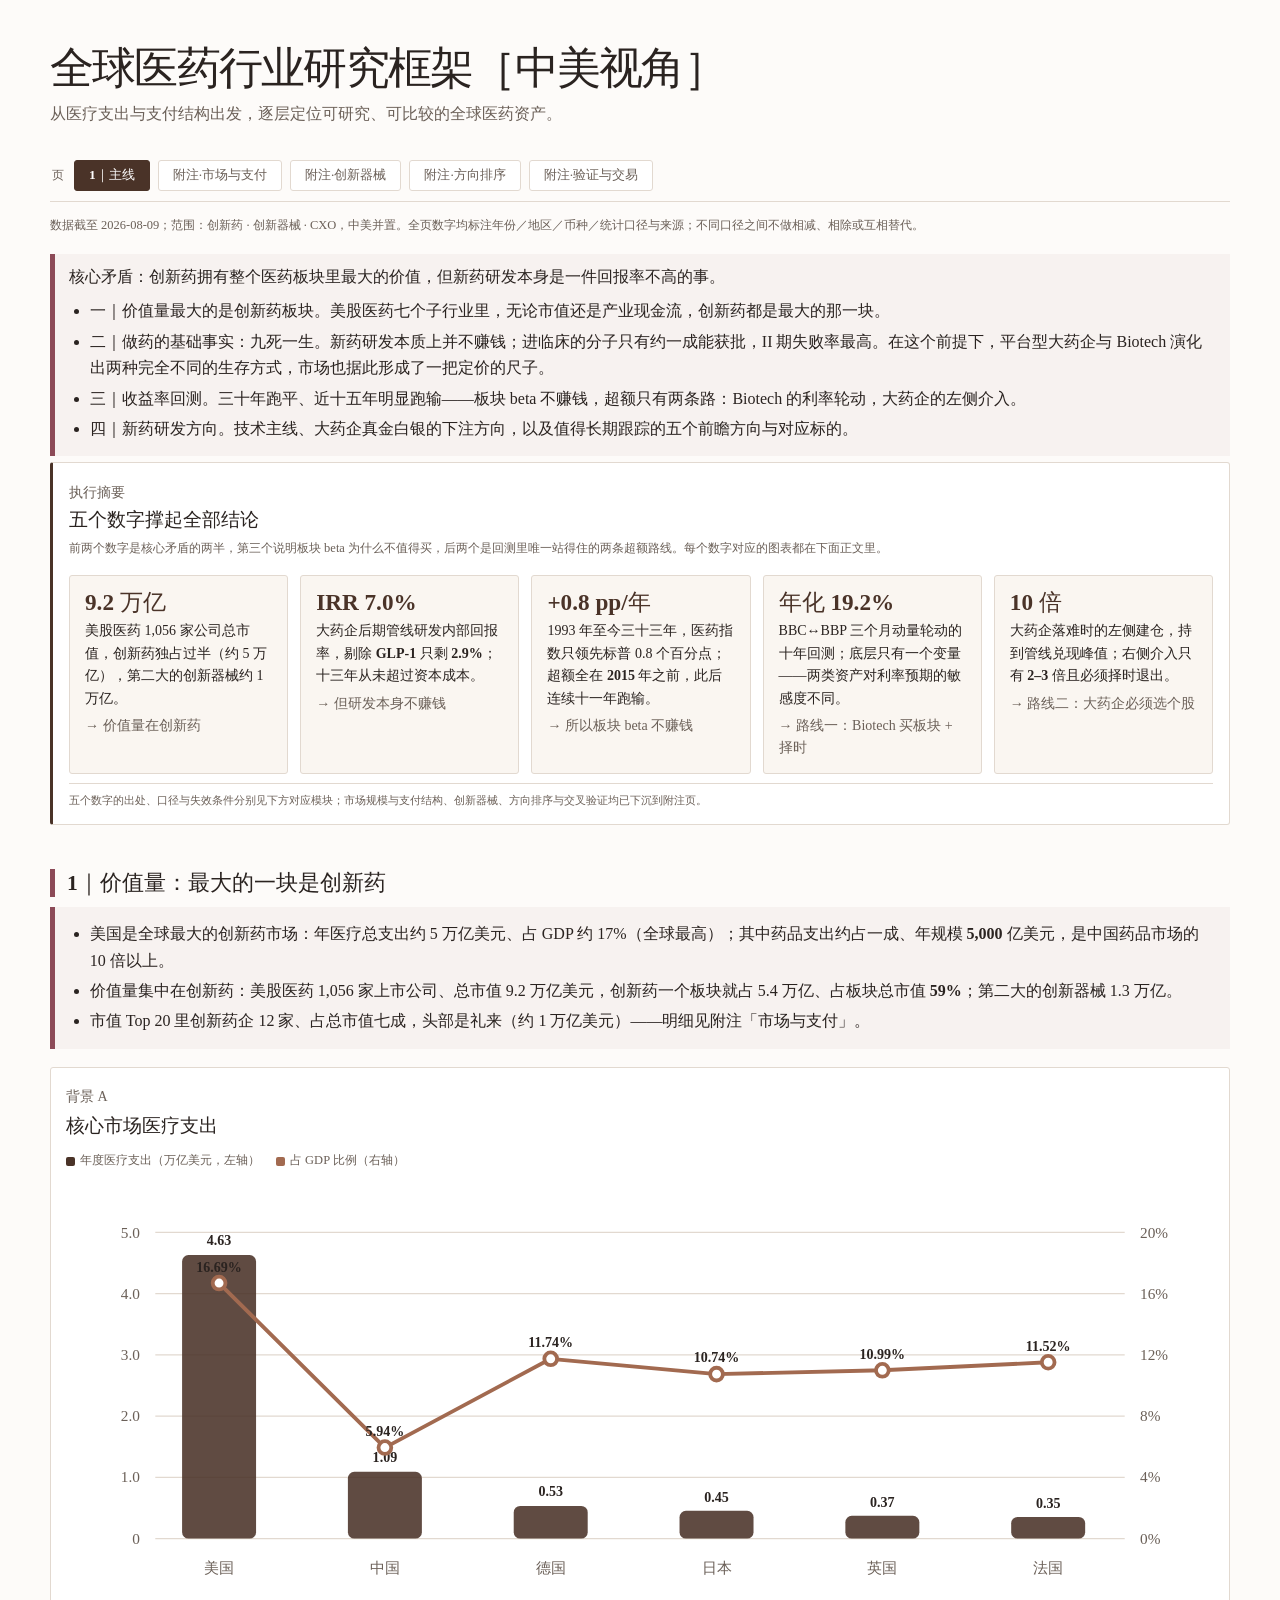
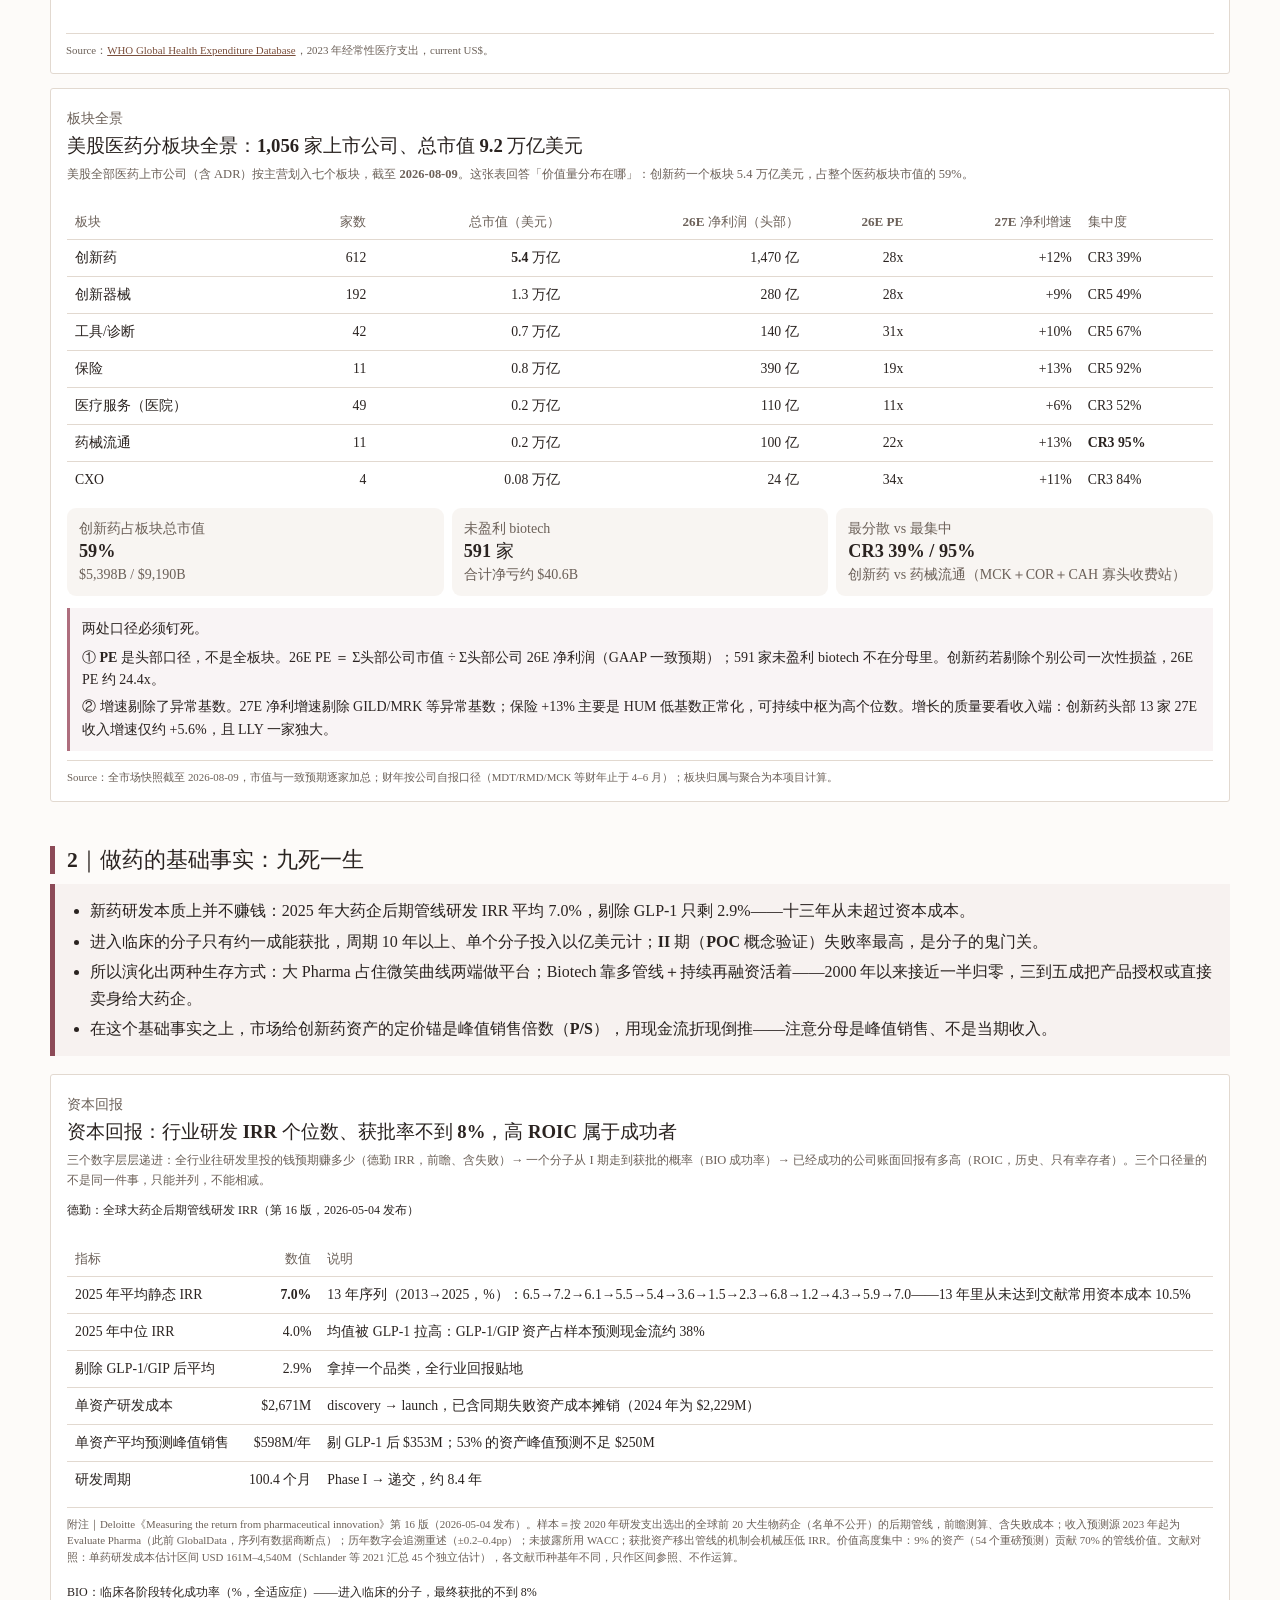
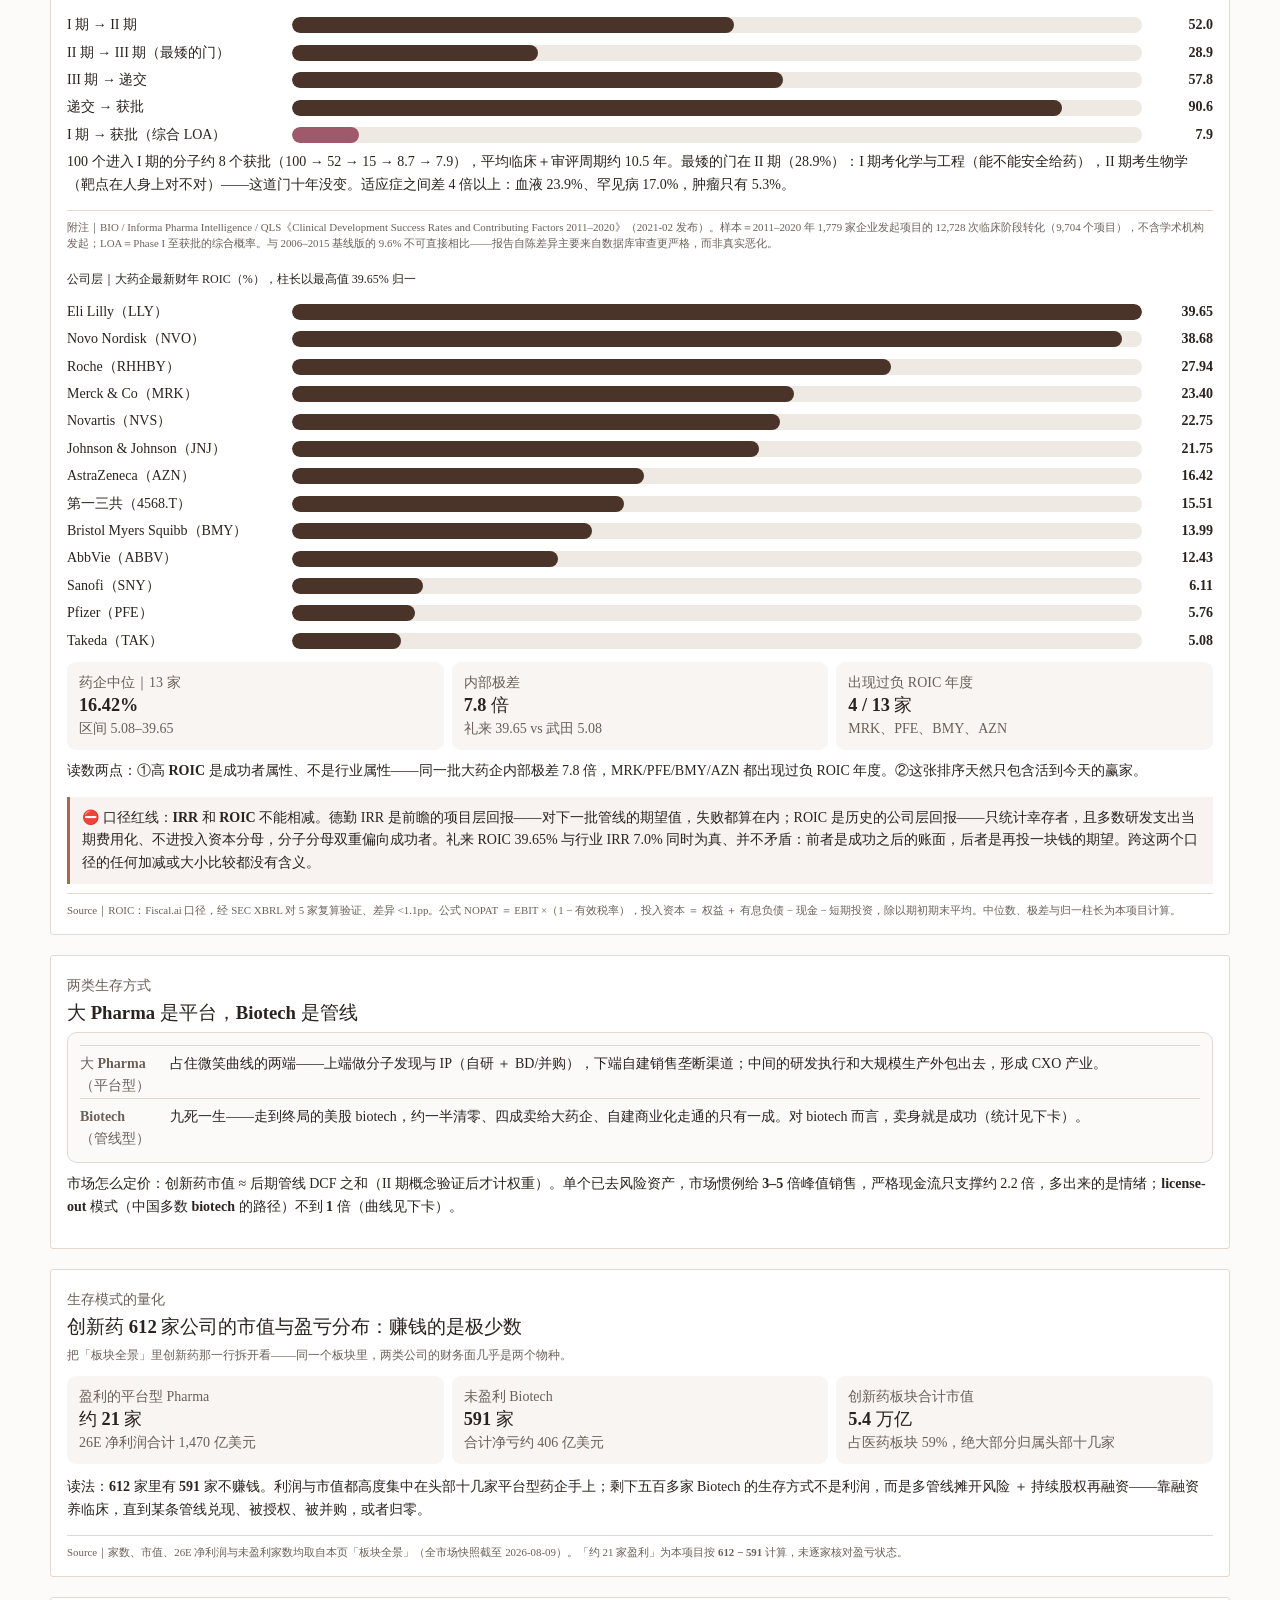
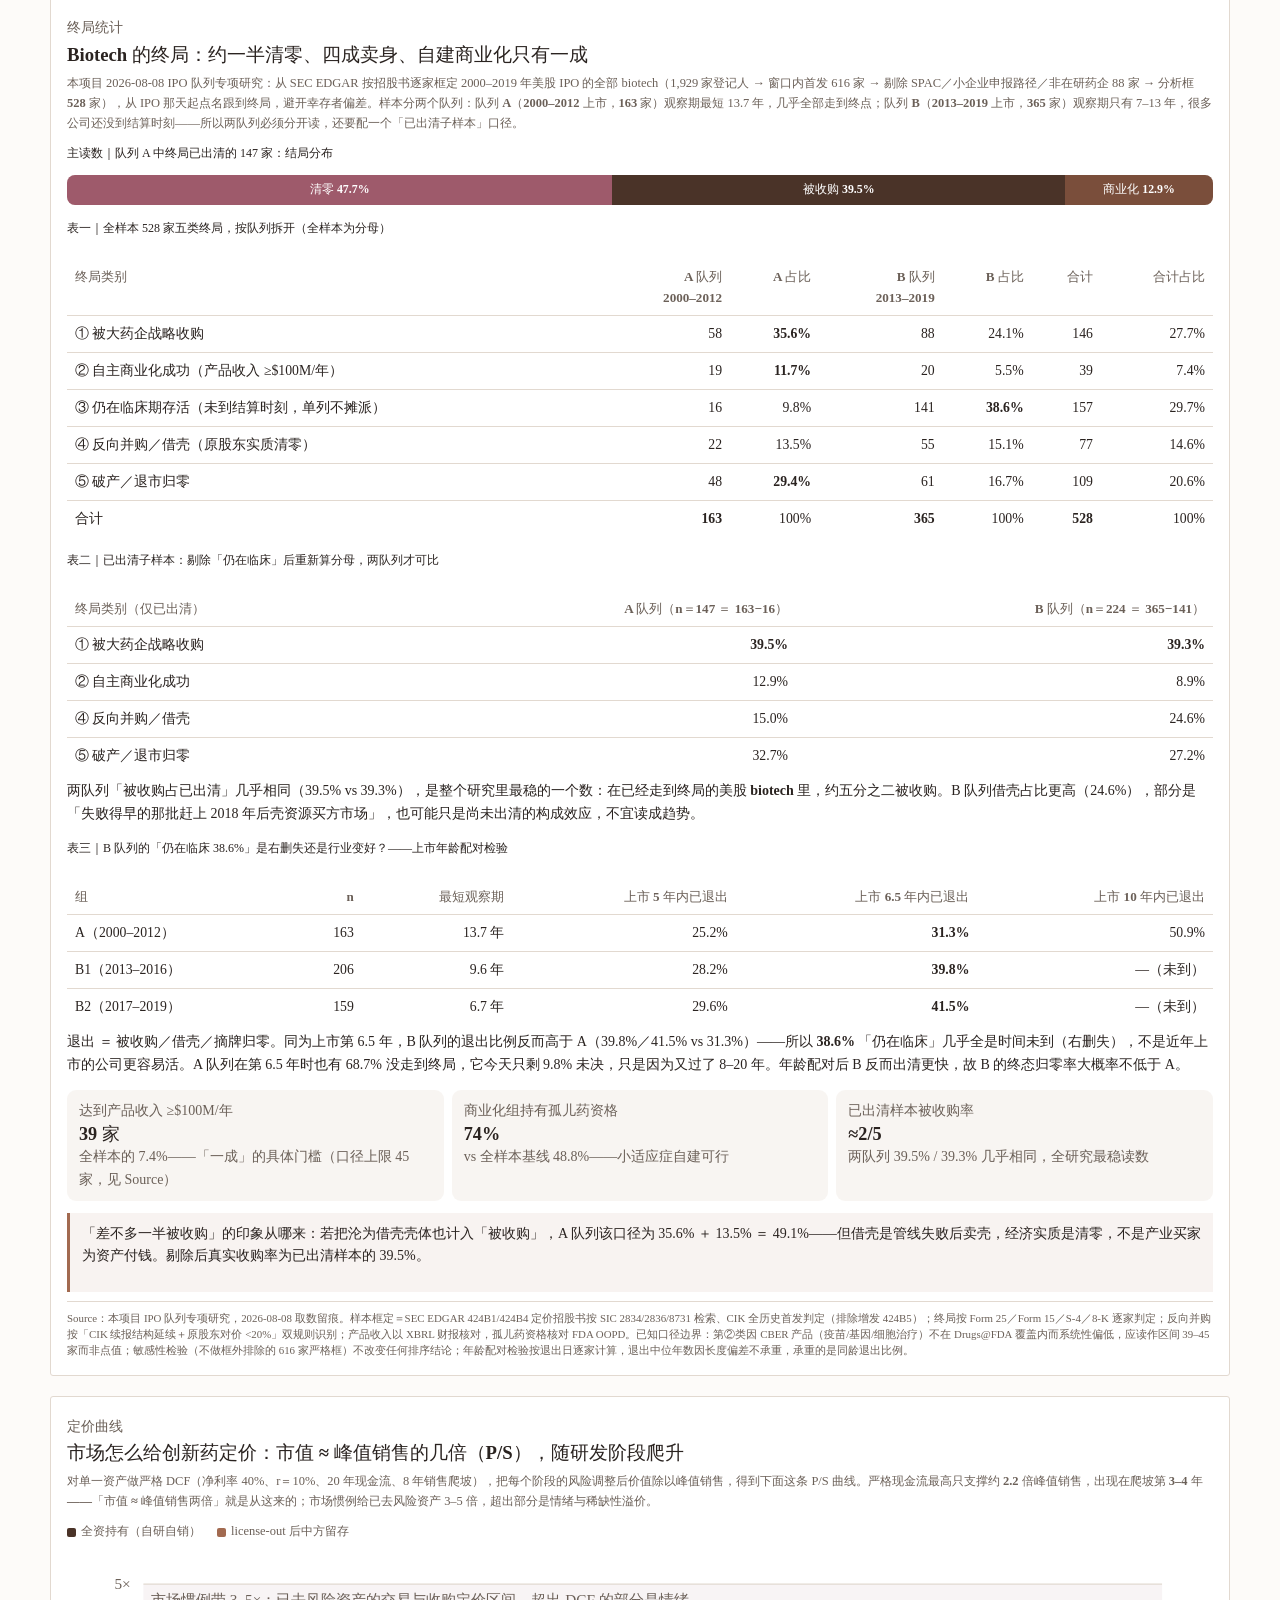
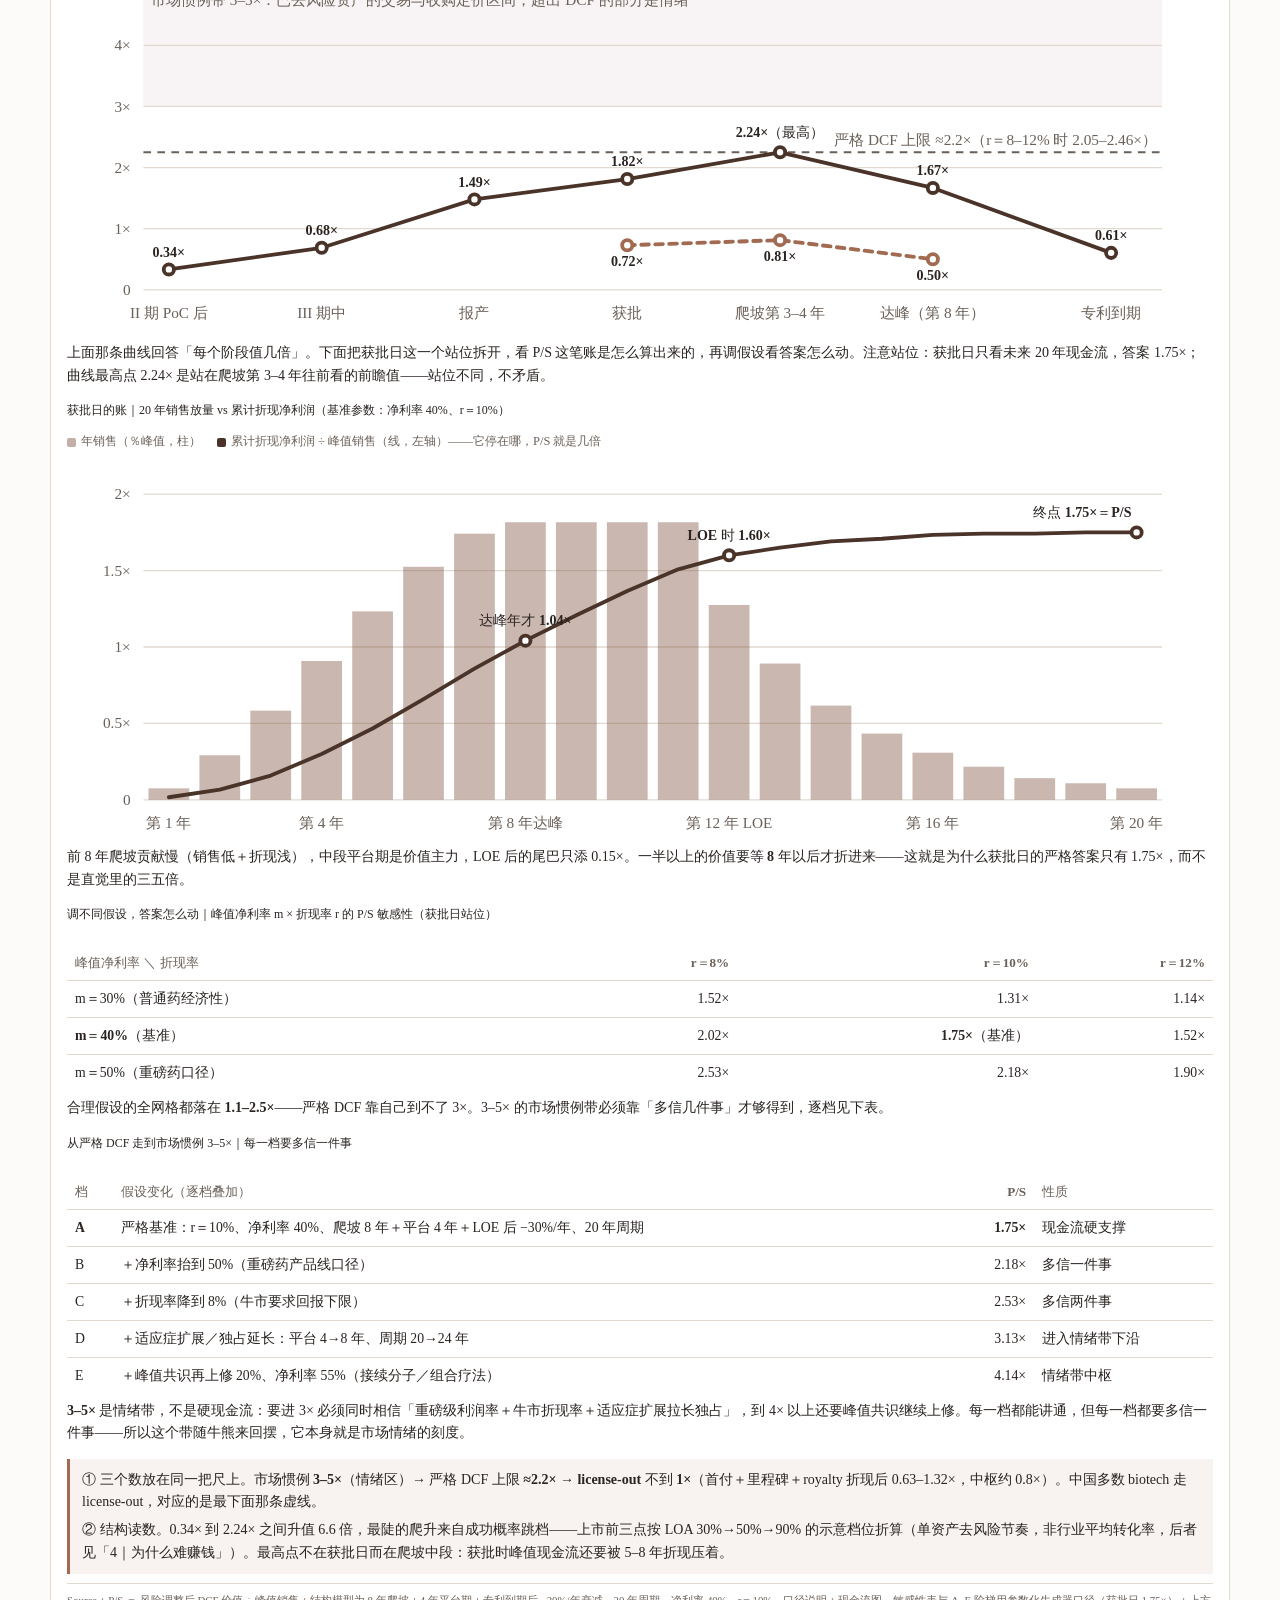
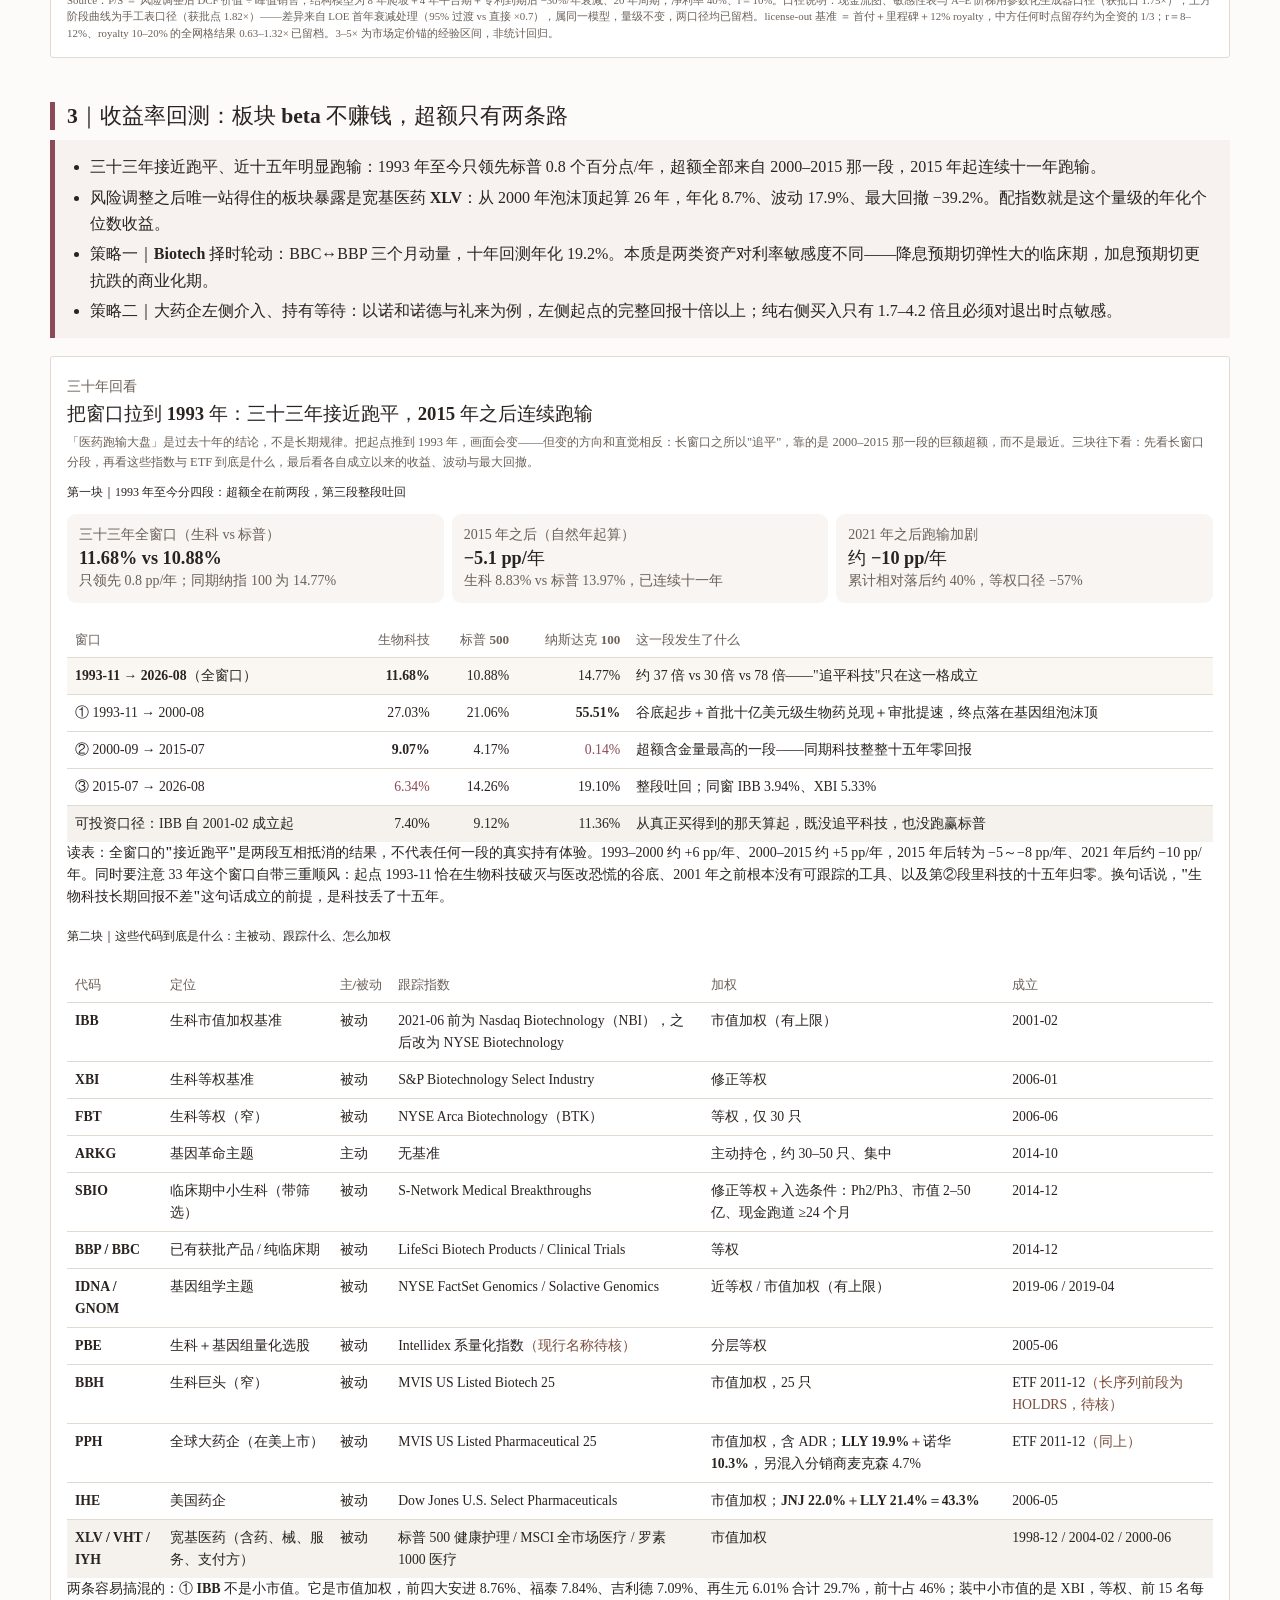
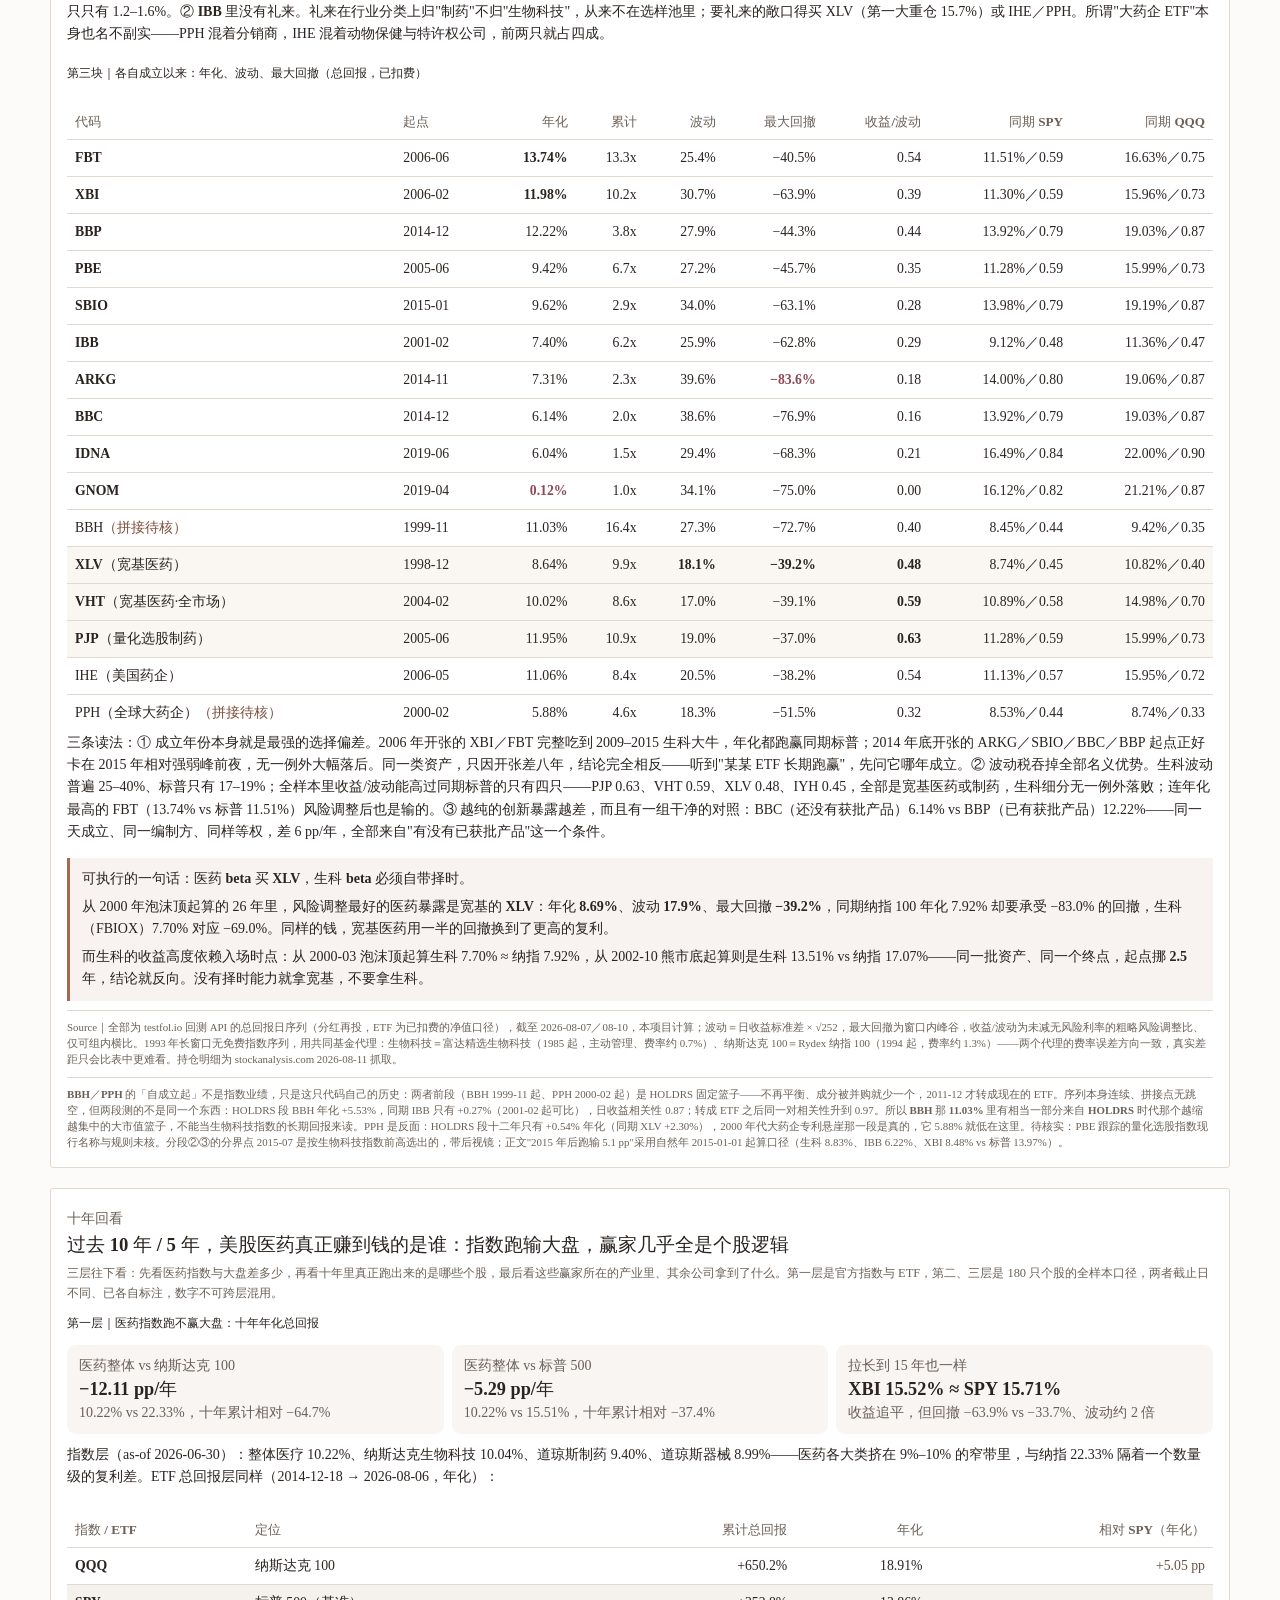
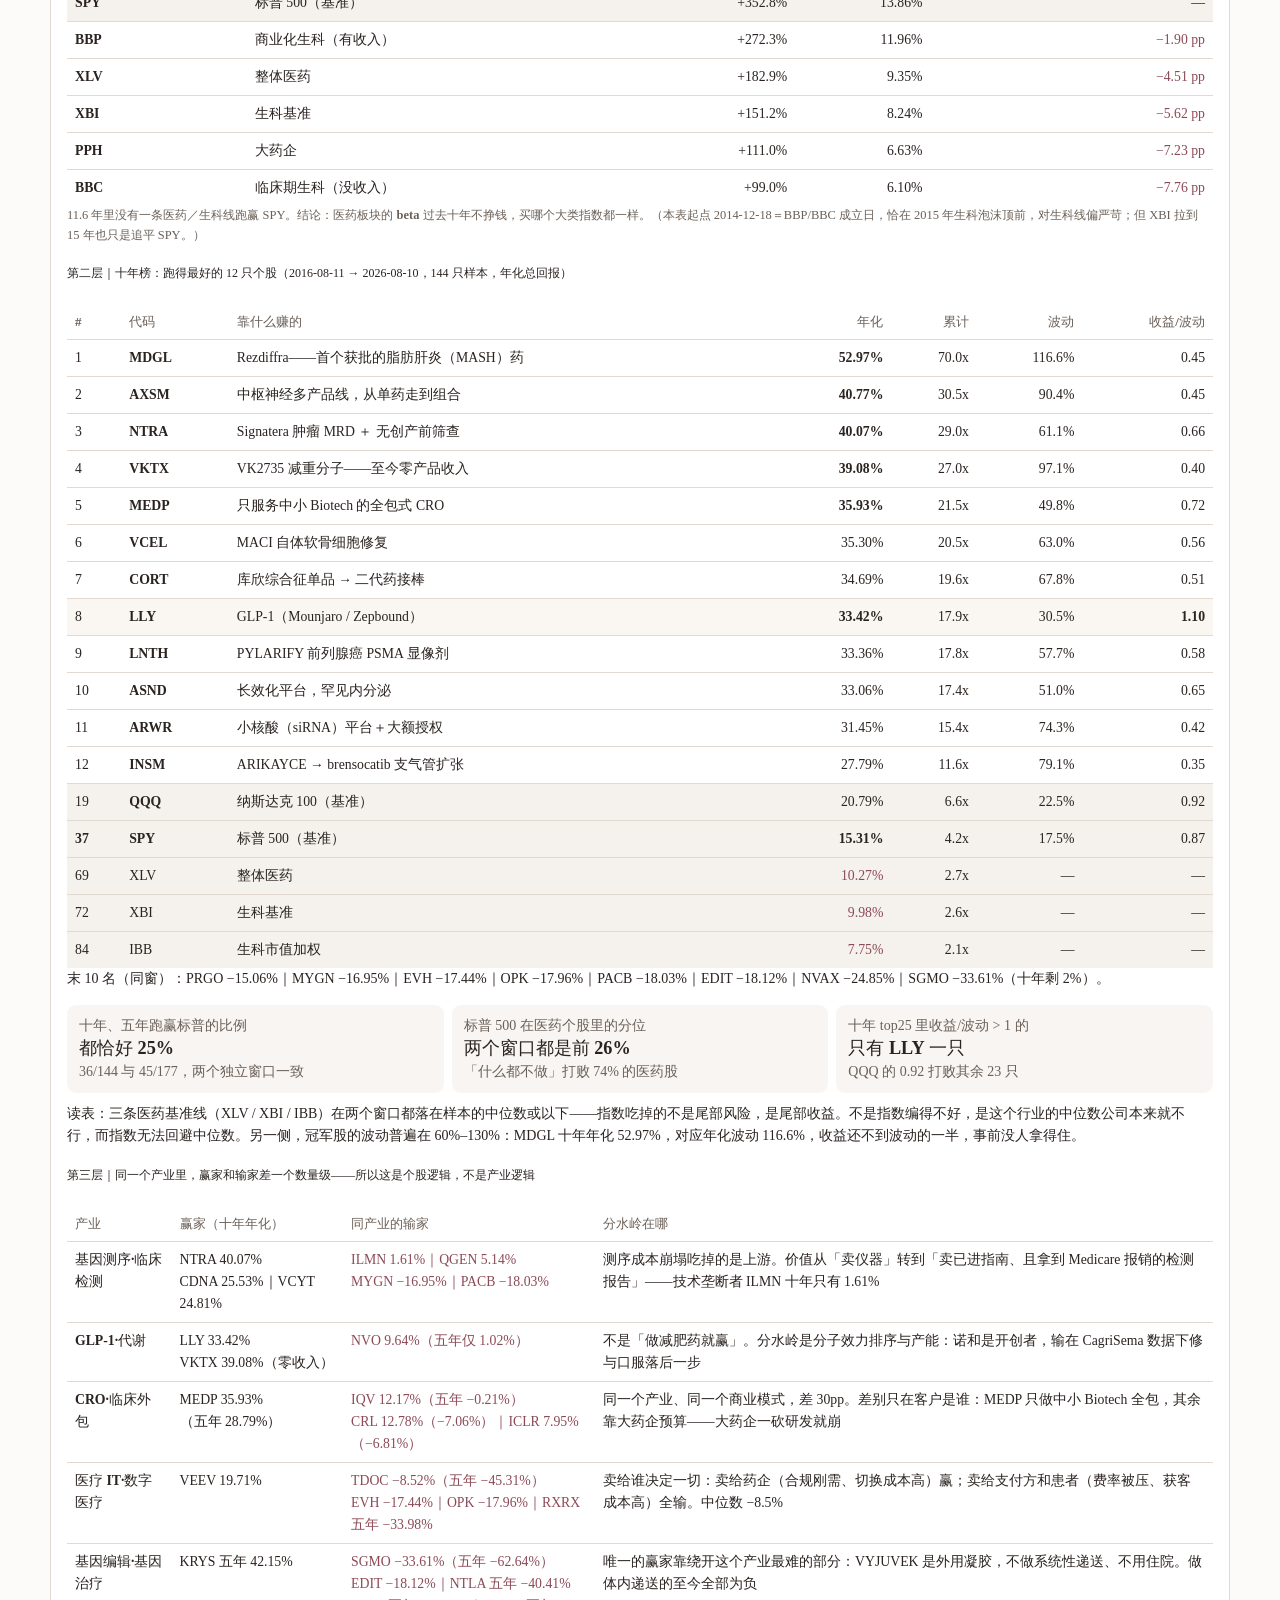
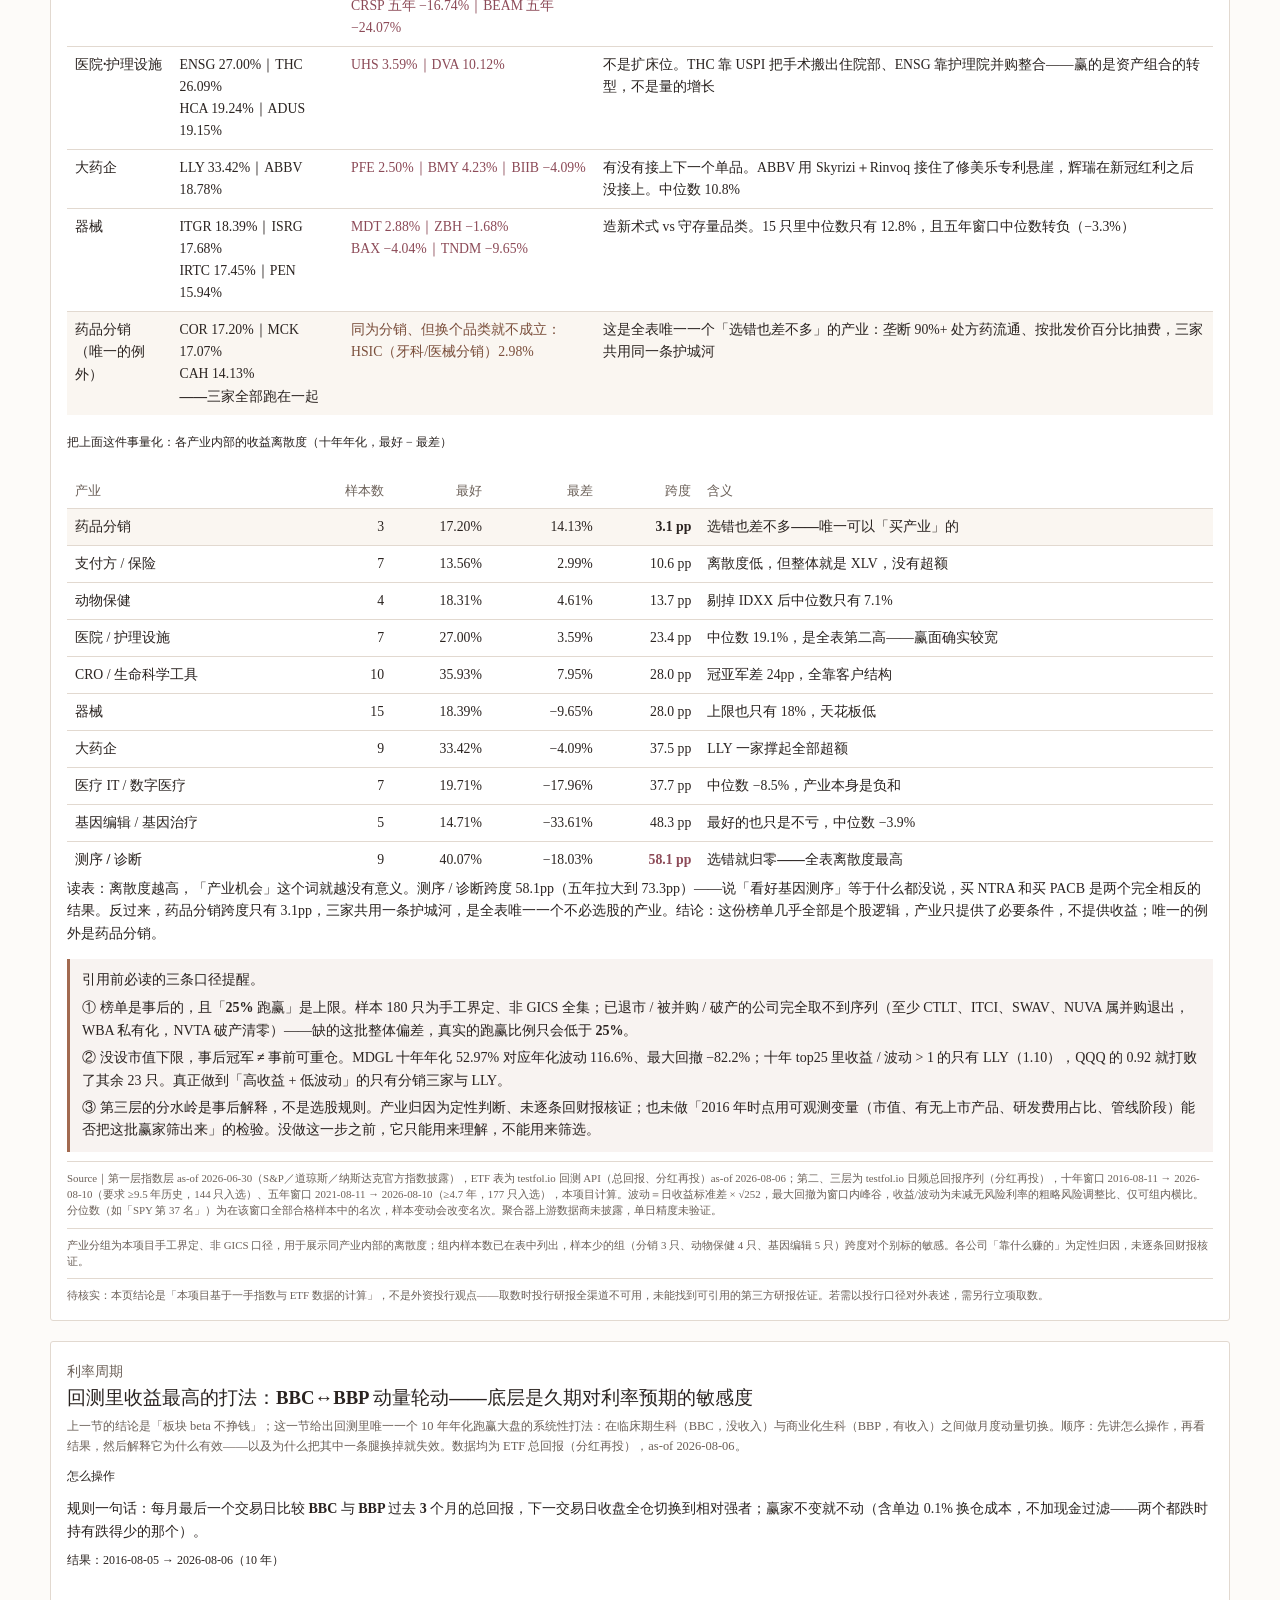
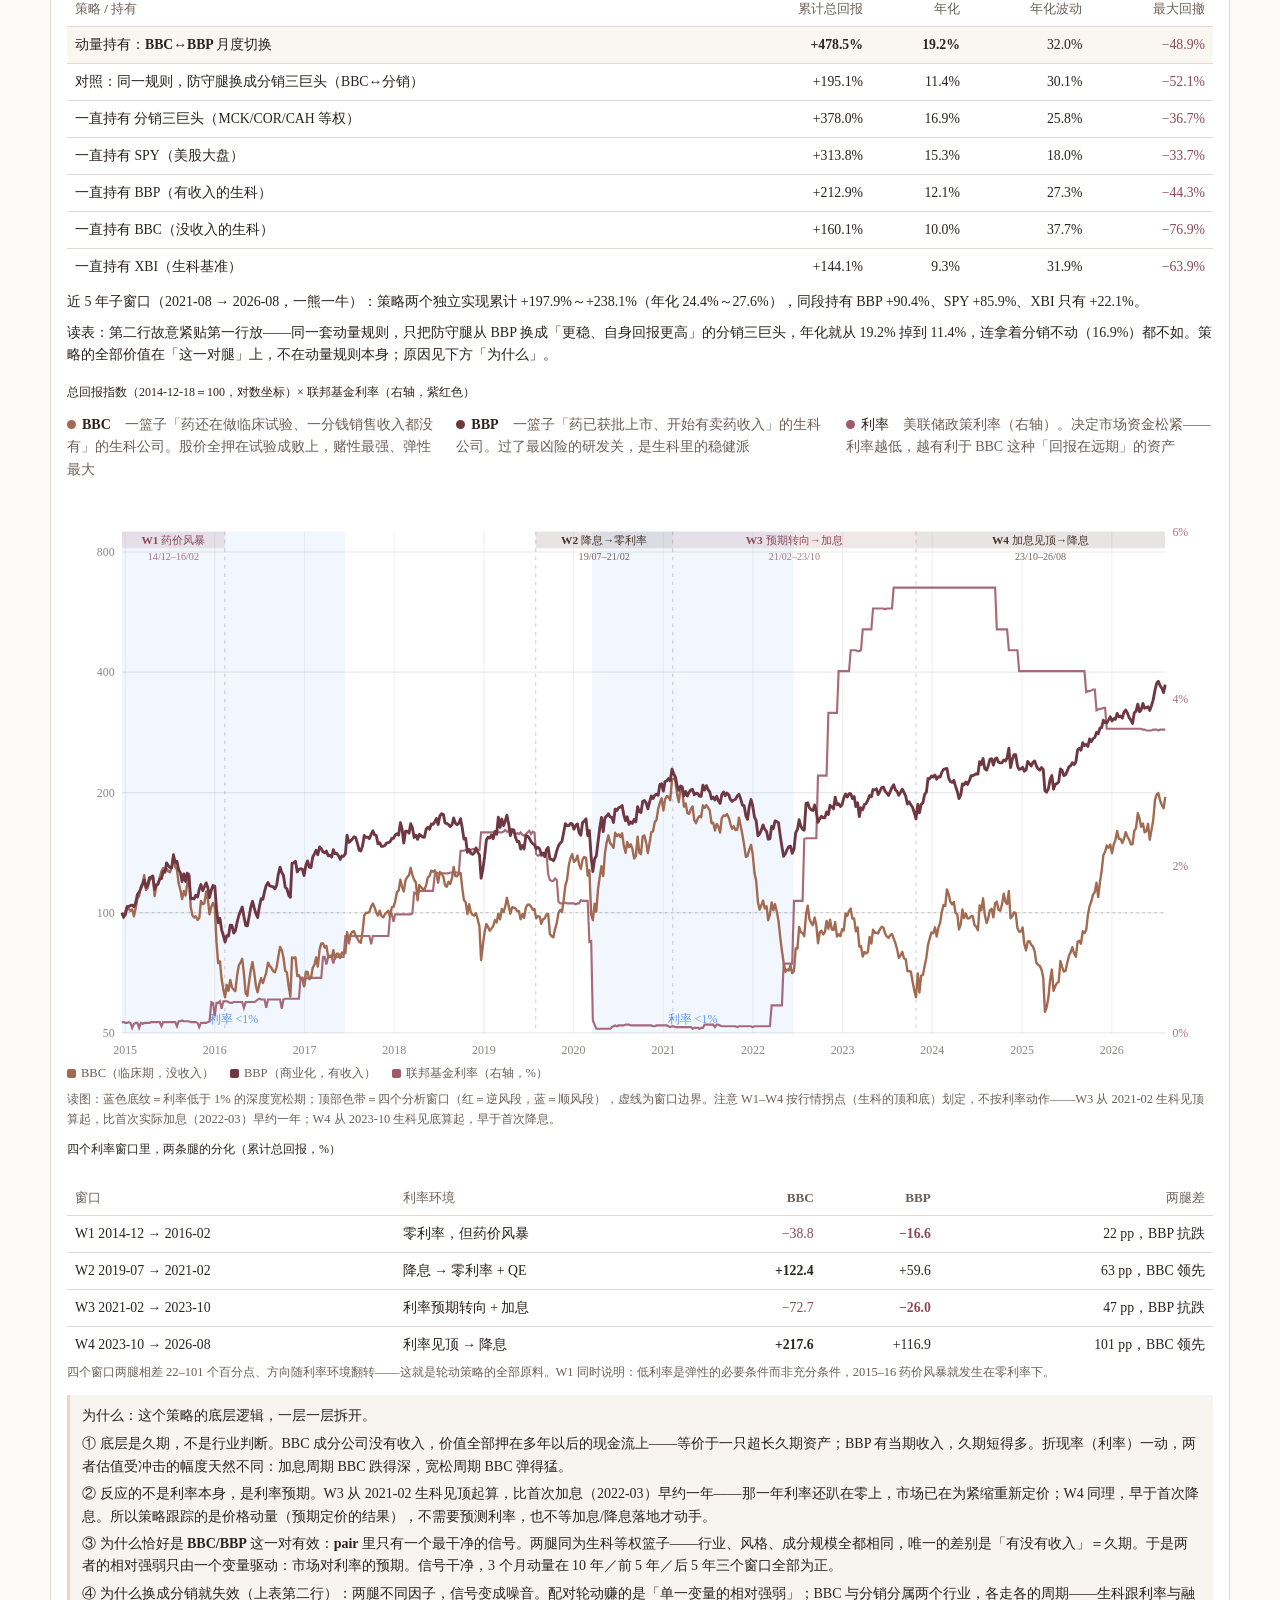
==== commit 399973b0: "v4.5: 删除五年榜整表与创新药卡的技术路线/产业链/重点浪潮三块；BBH-PPH 自成立起口径核实后改为量化披露" ====
--- a/index.html
+++ b/index.html
@@ -1646,13 +1646,13 @@
     </div>
 
     <p class="text-small source-note">Source｜全部为 testfol.io 回测 API 的总回报日序列（分红再投，ETF 为已扣费的净值口径），截至 2026-08-07／08-10，本项目计算；波动＝日收益标准差 × √252，最大回撤为窗口内峰谷，收益/波动为未减无风险利率的粗略风险调整比、仅可组内横比。1993 年长窗口无免费指数序列，用共同基金代理：生物科技＝富达精选生物科技（1985 起，主动管理、费率约 0.7%）、纳斯达克 100＝Rydex 纳指 100（1994 起，费率约 1.3%）——两个代理的费率误差方向一致，真实差距只会比表中更难看。持仓明细为 stockanalysis.com 2026-08-11 抓取。</p>
-    <p class="text-small source-note"><strong>待核实：</strong>BBH 与 PPH 的长序列前段是 1999–2000 年的 HOLDRS 固定篮子（不再平衡、不剔除），2011-12 才转为 ETF，两段编制规则不同，拼接口径未回原始文件核对，其"自成立起"数字仅作参考；PBE 跟踪的量化选股指数现行名称与规则未核。分段②③的分界点 2015-07 是按生物科技指数前高选出的，带后视镜；正文"2015 年后跑输 5.1 pp"采用自然年 2015-01-01 起算口径（生科 8.83%、IBB 6.22%、XBI 8.48% vs 标普 13.97%）。</p>
+    <p class="text-small source-note"><strong>BBH／PPH 的「自成立起」不是指数业绩，只是这只代码自己的历史：</strong>两者前段（BBH 1999-11 起、PPH 2000-02 起）是 HOLDRS 固定篮子——不再平衡、成分被并购就少一个，2011-12 才转成现在的 ETF。序列本身连续、拼接点无跳空，但两段测的不是同一个东西：HOLDRS 段 BBH 年化 +5.53%，同期 IBB 只有 +0.27%（2001-02 起可比），日收益相关性 0.87；转成 ETF 之后同一对相关性升到 0.97。<strong>所以 BBH 那 11.03% 里有相当一部分来自 HOLDRS 时代那个越缩越集中的大市值篮子，不能当生物科技指数的长期回报来读。</strong>PPH 是反面：HOLDRS 段十二年只有 +0.54% 年化（同期 XLV +2.30%），2000 年代大药企专利悬崖那一段是真的，它 5.88% 就低在这里。<strong>待核实：</strong>PBE 跟踪的量化选股指数现行名称与规则未核。分段②③的分界点 2015-07 是按生物科技指数前高选出的，带后视镜；正文"2015 年后跑输 5.1 pp"采用自然年 2015-01-01 起算口径（生科 8.83%、IBB 6.22%、XBI 8.48% vs 标普 13.97%）。</p>
   </section>
 
   <section class="card model-card">
     <span class="section-label text-small">十年回看</span>
     <h3>过去 10 年 / 5 年，美股医药真正赚到钱的是谁：指数跑输大盘，赢家几乎全是个股逻辑</h3>
-    <p class="text-small data-note">三层往下看：先看医药指数与大盘差多少，再看十年 / 五年真正跑出来的是哪些个股，最后看这些赢家所在的产业里、其余公司拿到了什么。第一层是官方指数与 ETF，第二、三层是 180 只个股的全样本口径，两者截止日不同、已各自标注，数字不可跨层混用。</p>
+    <p class="text-small data-note">三层往下看：先看医药指数与大盘差多少，再看十年里真正跑出来的是哪些个股，最后看这些赢家所在的产业里、其余公司拿到了什么。第一层是官方指数与 ETF，第二、三层是 180 只个股的全样本口径，两者截止日不同、已各自标注，数字不可跨层混用。</p>
 
     <p class="text-small chart-label">第一层｜医药指数跑不赢大盘：十年年化总回报</p>
     <div class="stat-strip">
@@ -1704,31 +1704,6 @@
     </div>
     <p class="text-small">末 10 名（同窗）：PRGO −15.06%｜MYGN −16.95%｜EVH −17.44%｜OPK −17.96%｜PACB −18.03%｜EDIT −18.12%｜NVAX −24.85%｜SGMO −33.61%（十年剩 2%）。</p>
 
-    <p class="text-small chart-label" style="margin-top:18px">五年榜（2021-08-11 → 2026-08-10，177 只样本，年化总回报）</p>
-    <div class="table-responsive">
-      <table class="table table-sm company-table wide-table">
-        <thead><tr><th>#</th><th>代码</th><th>靠什么赚的</th><th class="text-end">年化</th><th class="text-end">波动</th><th class="text-end">最大回撤</th><th class="text-end">收益/波动</th></tr></thead>
-        <tbody>
-              <tr><td>1</td><td><strong>AXSM</strong></td><td>中枢神经多产品线</td><td class="text-end"><strong>56.02%</strong></td><td class="text-end">66.7%</td><td class="text-end">−53.5%</td><td class="text-end">0.84</td></tr>
-              <tr><td>2</td><td><strong>RYTM</strong></td><td>setmelanotide 罕见遗传性肥胖</td><td class="text-end"><strong>52.99%</strong></td><td class="text-end">76.0%</td><td class="text-end">−78.1%</td><td class="text-end">0.70</td></tr>
-              <tr><td>3</td><td><strong>ADMA</strong></td><td>血浆源免疫球蛋白，供给紧缺＋产能爬坡</td><td class="text-end"><strong>44.87%</strong></td><td class="text-end">59.5%</td><td class="text-end">−69.0%</td><td class="text-end">0.75</td></tr>
-              <tr><td>4</td><td><strong>MDGL</strong></td><td>Rezdiffra 商业化放量</td><td class="text-end">43.55%</td><td class="text-end">133.6%</td><td class="text-end">−61.4%</td><td class="text-end">0.33</td></tr>
-              <tr><td>5</td><td><strong>KRYS</strong></td><td>VYJUVEK——唯一盈利的基因治疗（外用凝胶）</td><td class="text-end">42.15%</td><td class="text-end">76.6%</td><td class="text-end">−44.5%</td><td class="text-end">0.55</td></tr>
-              <tr><td>6</td><td><strong>VKTX</strong></td><td>VK2735 减重分子（零收入）</td><td class="text-end">42.01%</td><td class="text-end">101.9%</td><td class="text-end">−78.9%</td><td class="text-end">0.41</td></tr>
-              <tr><td>7</td><td><strong>CORT</strong></td><td>库欣综合征＋二代药</td><td class="text-end">40.97%</td><td class="text-end">75.8%</td><td class="text-end">−71.9%</td><td class="text-end">0.54</td></tr>
-              <tr><td>8</td><td><strong>INSM</strong></td><td>brensocatib 上市</td><td class="text-end">40.82%</td><td class="text-end">74.3%</td><td class="text-end">−56.5%</td><td class="text-end">0.55</td></tr>
-              <tr style="background:#FAF6F1"><td><strong>9</strong></td><td><strong>CAH</strong></td><td><strong>药品分销</strong></td><td class="text-end"><strong>38.65%</strong></td><td class="text-end"><strong>24.6%</strong></td><td class="text-end"><strong>−21.0%</strong></td><td class="text-end"><strong>1.57</strong></td></tr>
-              <tr><td>10</td><td><strong>IMVT</strong></td><td>FcRn 自身免疫</td><td class="text-end">37.55%</td><td class="text-end">73.6%</td><td class="text-end">−69.9%</td><td class="text-end">0.51</td></tr>
-              <tr style="background:#FAF6F1"><td>11</td><td><strong>LLY</strong></td><td>GLP-1</td><td class="text-end">37.38%</td><td class="text-end">32.7%</td><td class="text-end">−34.5%</td><td class="text-end"><strong>1.14</strong></td></tr>
-              <tr><td>12</td><td><strong>ROIV</strong></td><td>Telavant 转手卖给罗氏</td><td class="text-end">35.75%</td><td class="text-end">59.6%</td><td class="text-end">−79.2%</td><td class="text-end">0.60</td></tr>
-              <tr style="background:#FAF6F1"><td><strong>13</strong></td><td><strong>MCK</strong></td><td><strong>药品分销</strong></td><td class="text-end"><strong>35.61%</strong></td><td class="text-end"><strong>24.7%</strong></td><td class="text-end"><strong>−27.2%</strong></td><td class="text-end"><strong>1.44</strong></td></tr>
-              <tr style="background:#FAF6F1"><td><strong>21</strong></td><td><strong>COR</strong></td><td><strong>药品分销</strong></td><td class="text-end"><strong>24.02%</strong></td><td class="text-end"><strong>22.6%</strong></td><td class="text-end"><strong>−32.4%</strong></td><td class="text-end"><strong>1.06</strong></td></tr>
-              <tr style="background:#F5F1EC"><td>41</td><td>QQQ</td><td>纳斯达克 100（基准）</td><td class="text-end">15.20%</td><td class="text-end">—</td><td class="text-end">—</td><td class="text-end">—</td></tr>
-              <tr style="background:#F5F1EC"><td><strong>46</strong></td><td><strong>SPY</strong></td><td>标普 500（基准）</td><td class="text-end"><strong>13.27%</strong></td><td class="text-end">—</td><td class="text-end">—</td><td class="text-end">—</td></tr>
-              <tr style="background:#F5F1EC"><td>65 / 77 / 80</td><td>XLV / XBI / IBB</td><td>医药三条基准线</td><td class="text-end" style="color:#8C4A57">6.74% / 4.82% / 3.85%</td><td class="text-end">—</td><td class="text-end">—</td><td class="text-end">—</td></tr>
-        </tbody>
-      </table>
-    </div>
     <div class="stat-strip">
       <div><span class="text-small">十年、五年跑赢标普的比例</span><strong>都恰好 25%</strong><span class="text-small">36/144 与 45/177，两个独立窗口一致</span></div>
       <div><span class="text-small">标普 500 在医药个股里的分位</span><strong>两个窗口都是前 26%</strong><span class="text-small">「什么都不做」打败 74% 的医药股</span></div>
@@ -2030,20 +2005,6 @@
         <div><span class="text-small">中国</span><strong>CNY 300B</strong></div>
       </div>
       <p class="source-note text-small">Source：<a href="https://www.iqvia.com/locations/united-states/blogs/2025/10/us-life-sciences-industry-thrives-with-robust-growth-and-innovation" target="_blank" rel="noopener noreferrer">IQVIA</a>（美国品牌处方药净厂商收入代理）；中国按当前项目口径。</p>
-      <p>本质是用新靶点、新分子和新递送方式换取更好的疗效；回报最高，但失败率也最高。</p>
-
-      <div class="track-group">
-        <strong>按技术路线</strong>
-        <p class="text-small">小分子｜抗体、蛋白与多肽｜小核酸 RNAi / ASO / mRNA｜ADC｜双抗 / 多抗 / TCE｜细胞与基因治疗｜放射性药物｜蛋白降解</p>
-      </div>
-
-      <div class="track-group">
-        <strong>产业链位置</strong>
-        <p class="text-small">科研工具与数据 → AI/靶点平台 → Biotech 管线 → CRO/CDMO → 大药企临床、注册与商业化</p>
-      </div>
-
-      <p class="thesis"><strong>重点浪潮：</strong>自免 TCE、蛋白降解、小核酸、体内基因编辑、放射性药物与下一代 ADC。这些路线的排序、代表个股与失效条件见页尾“重点方向 A 组”。</p>
-
       <div class="innovation-framework" aria-labelledby="innovation-framework-title">
         <div class="framework-head">
           <h4 id="innovation-framework-title">创新药技术路线总框架</h4>
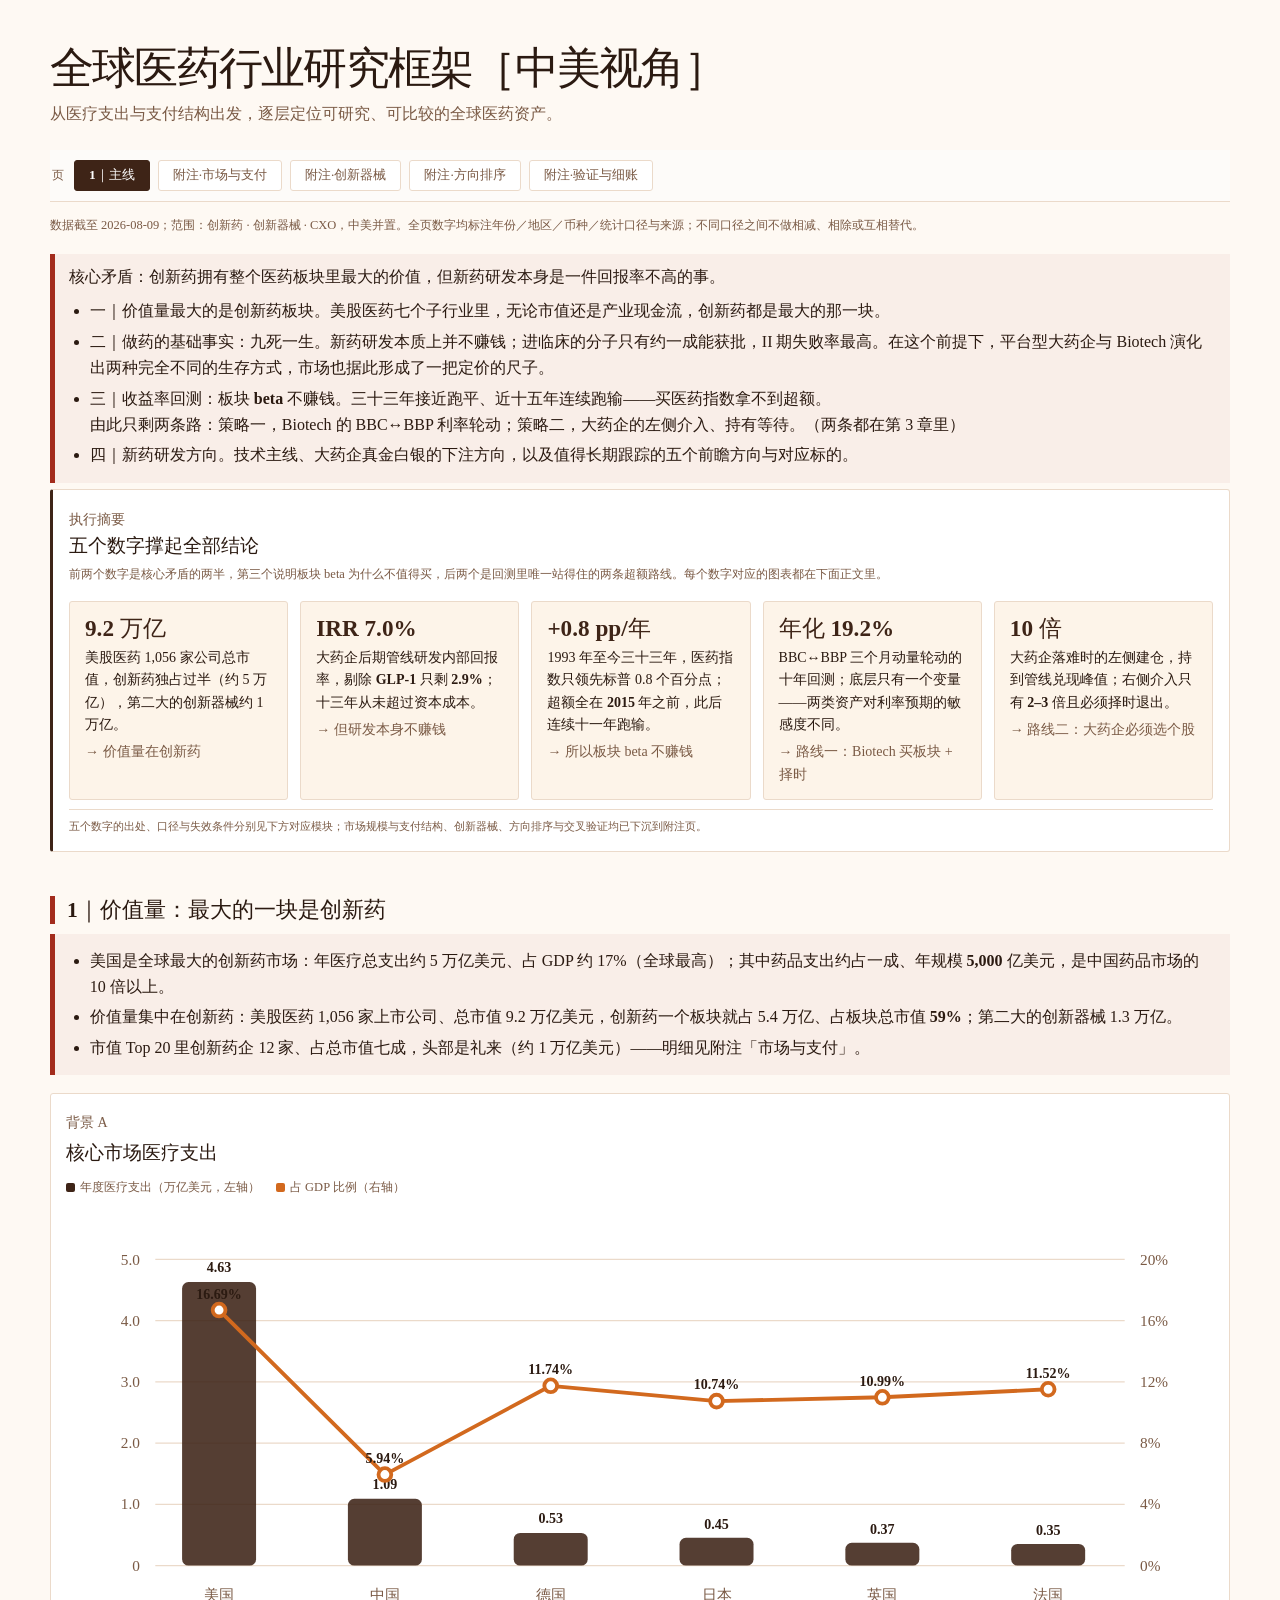
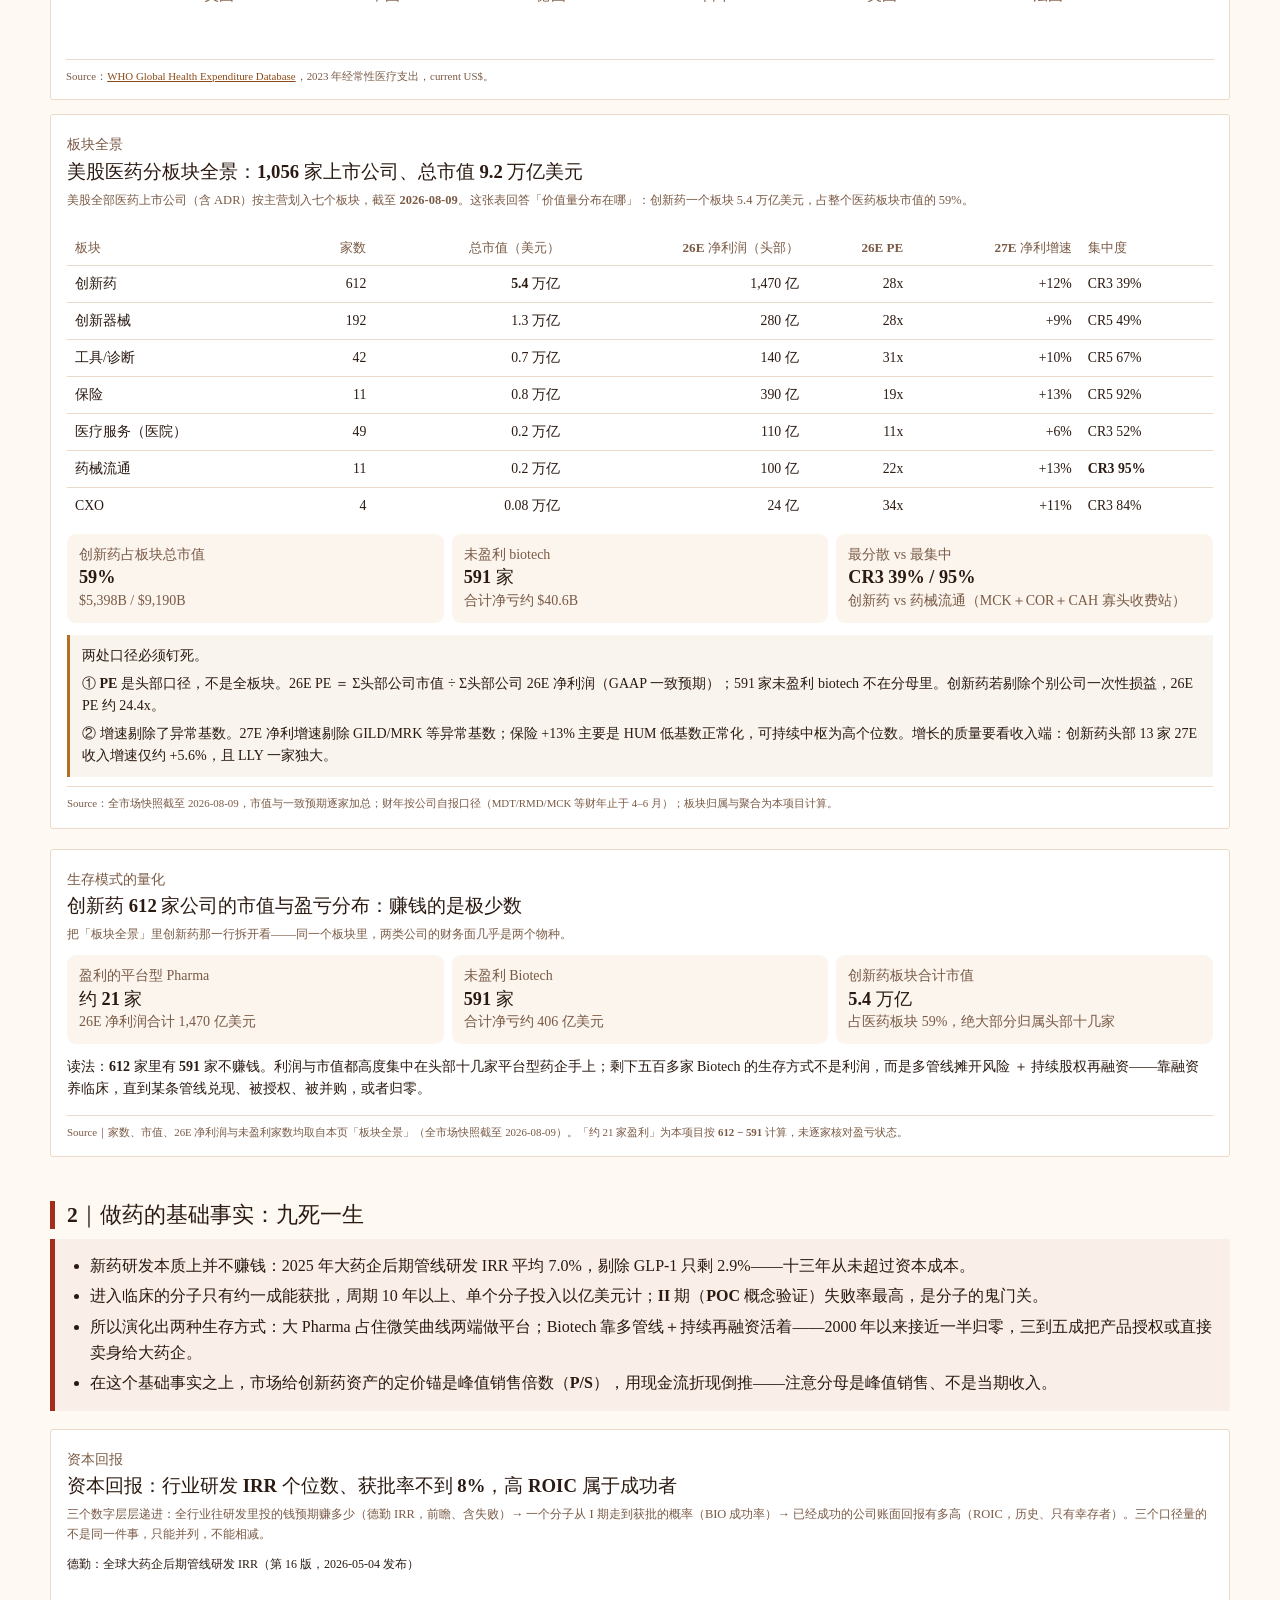
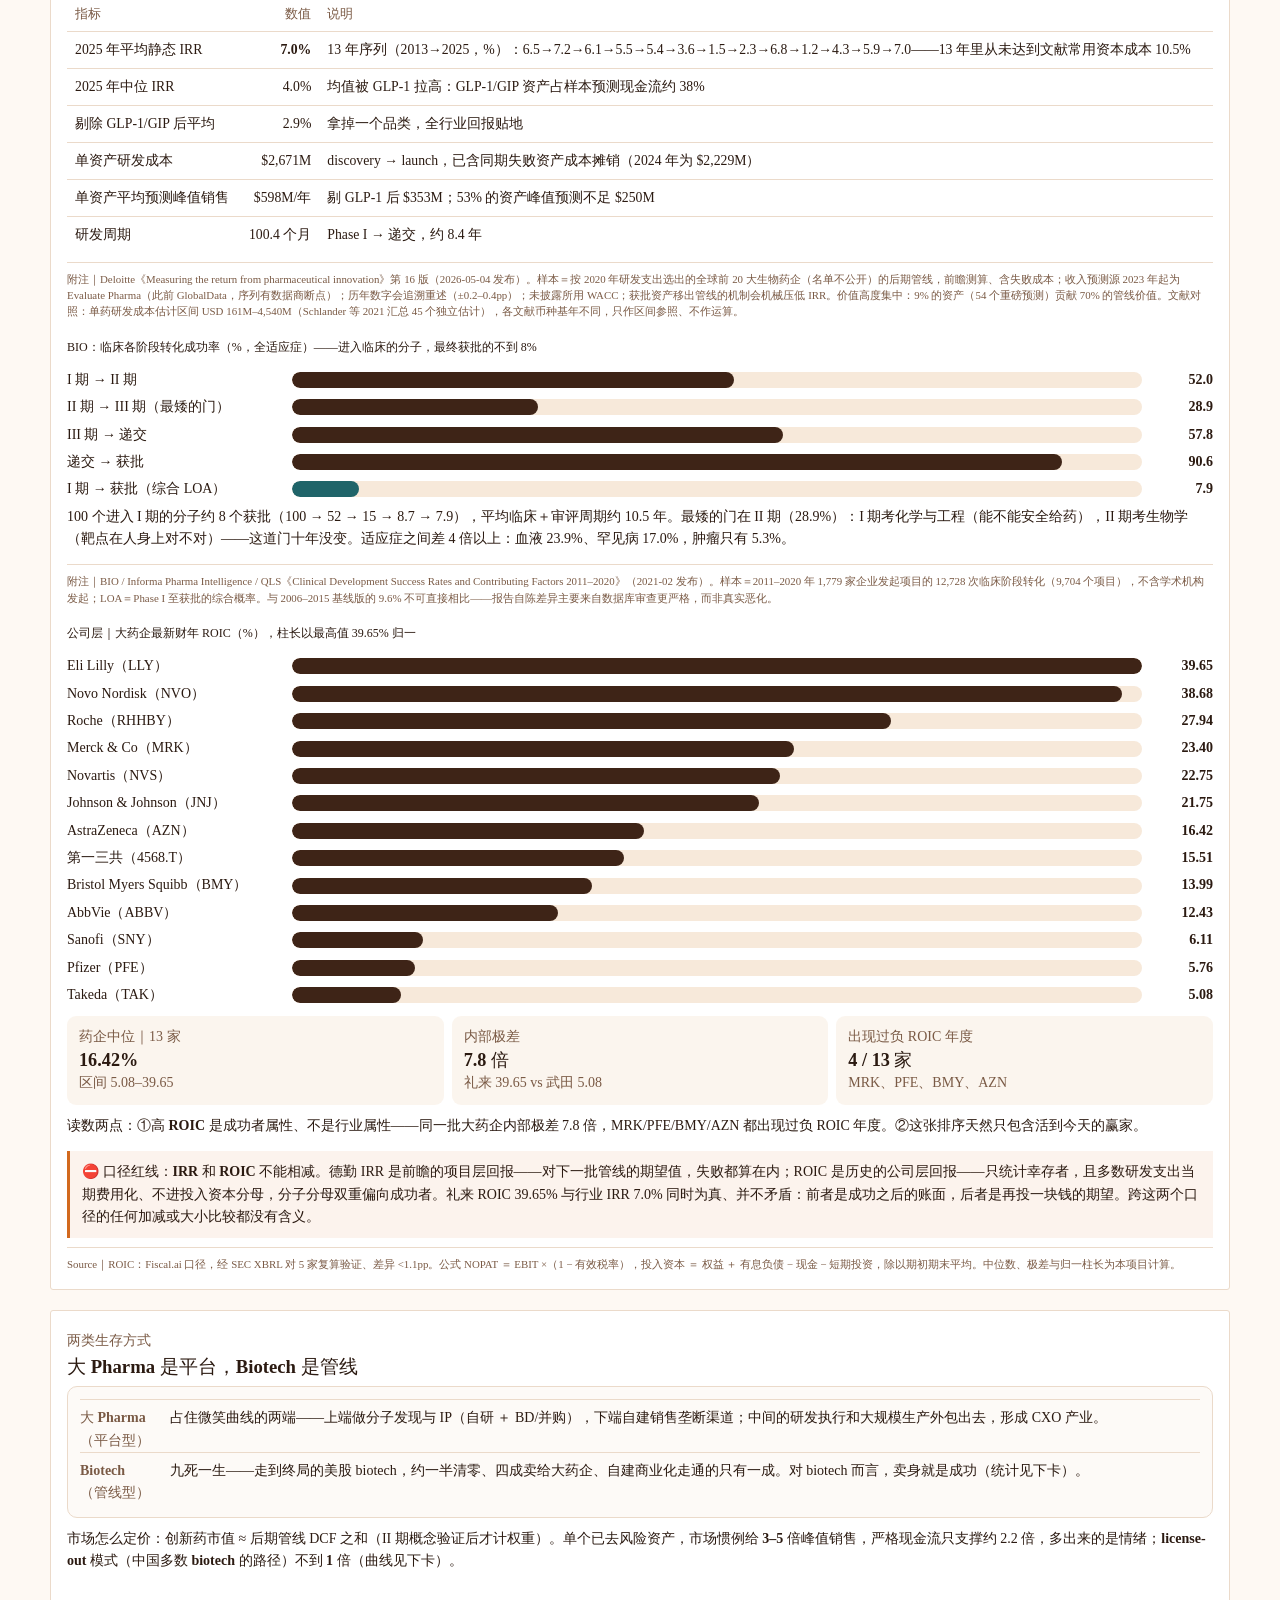
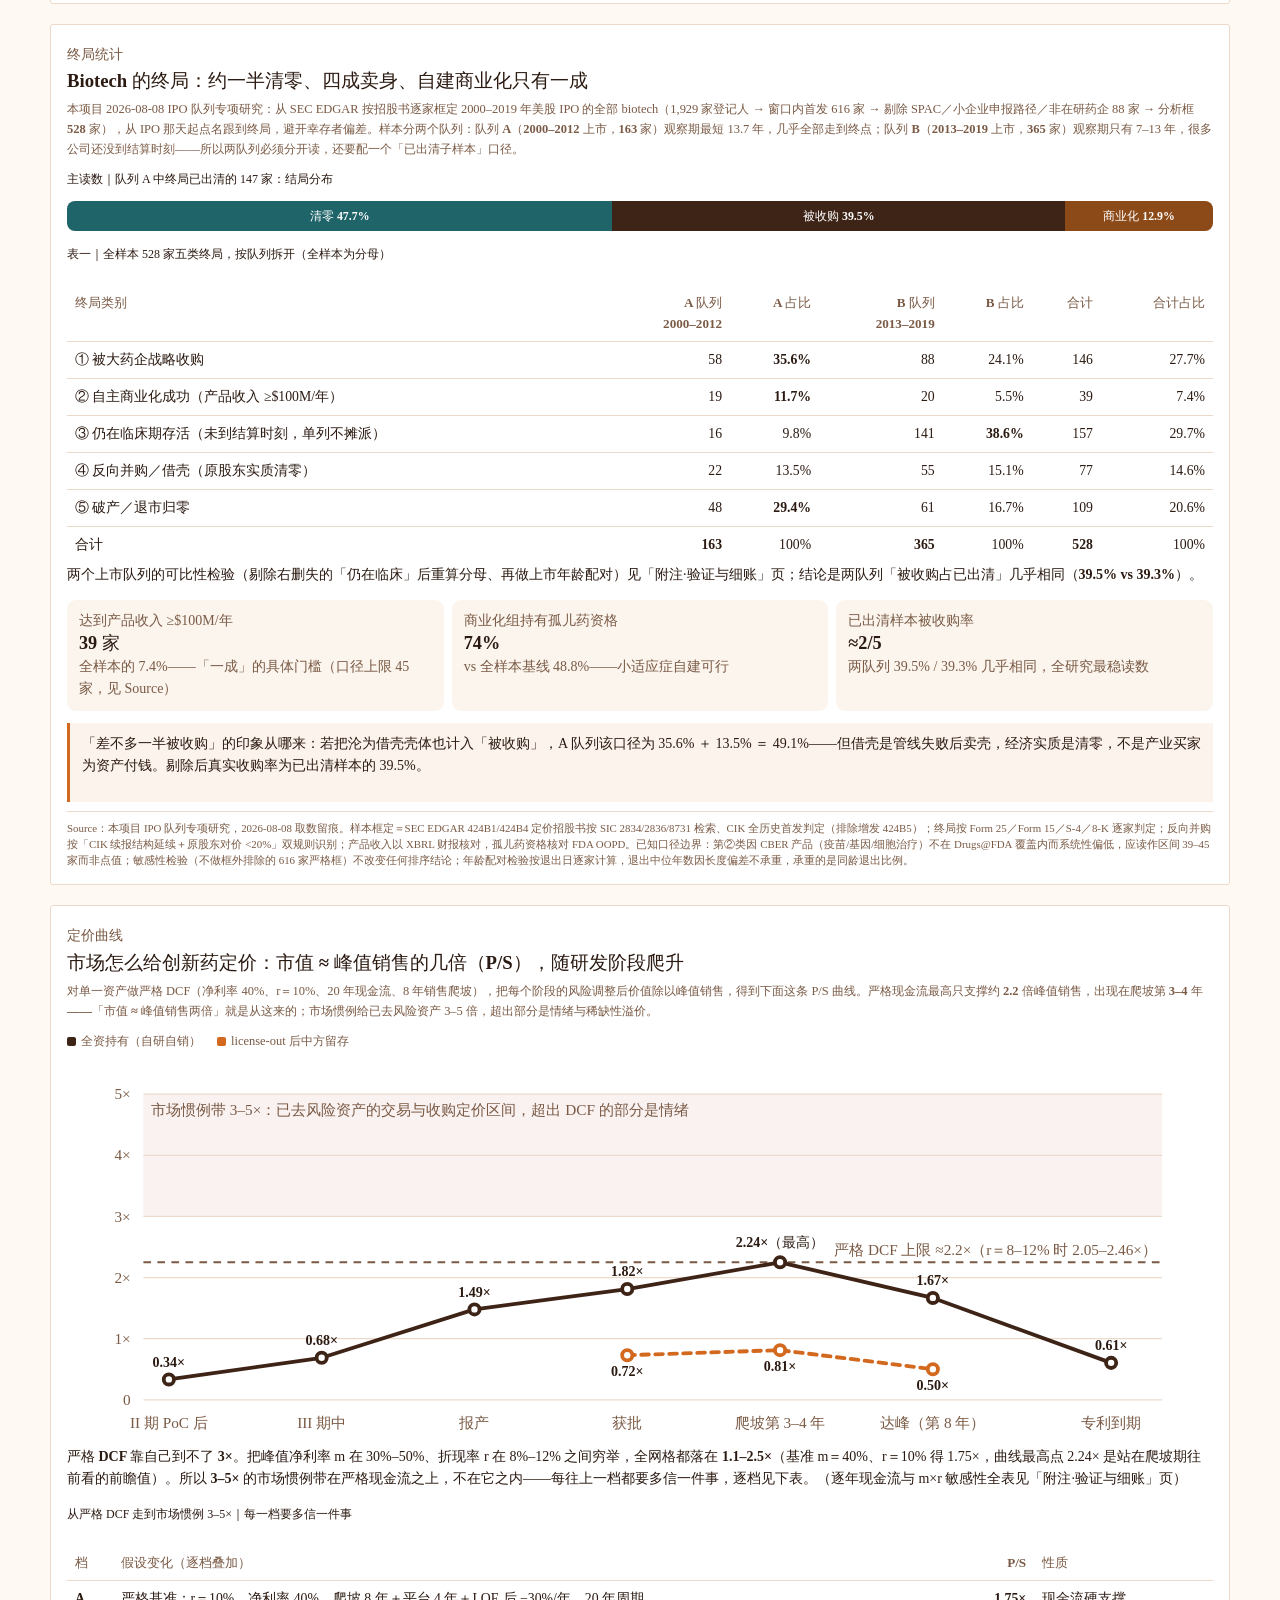
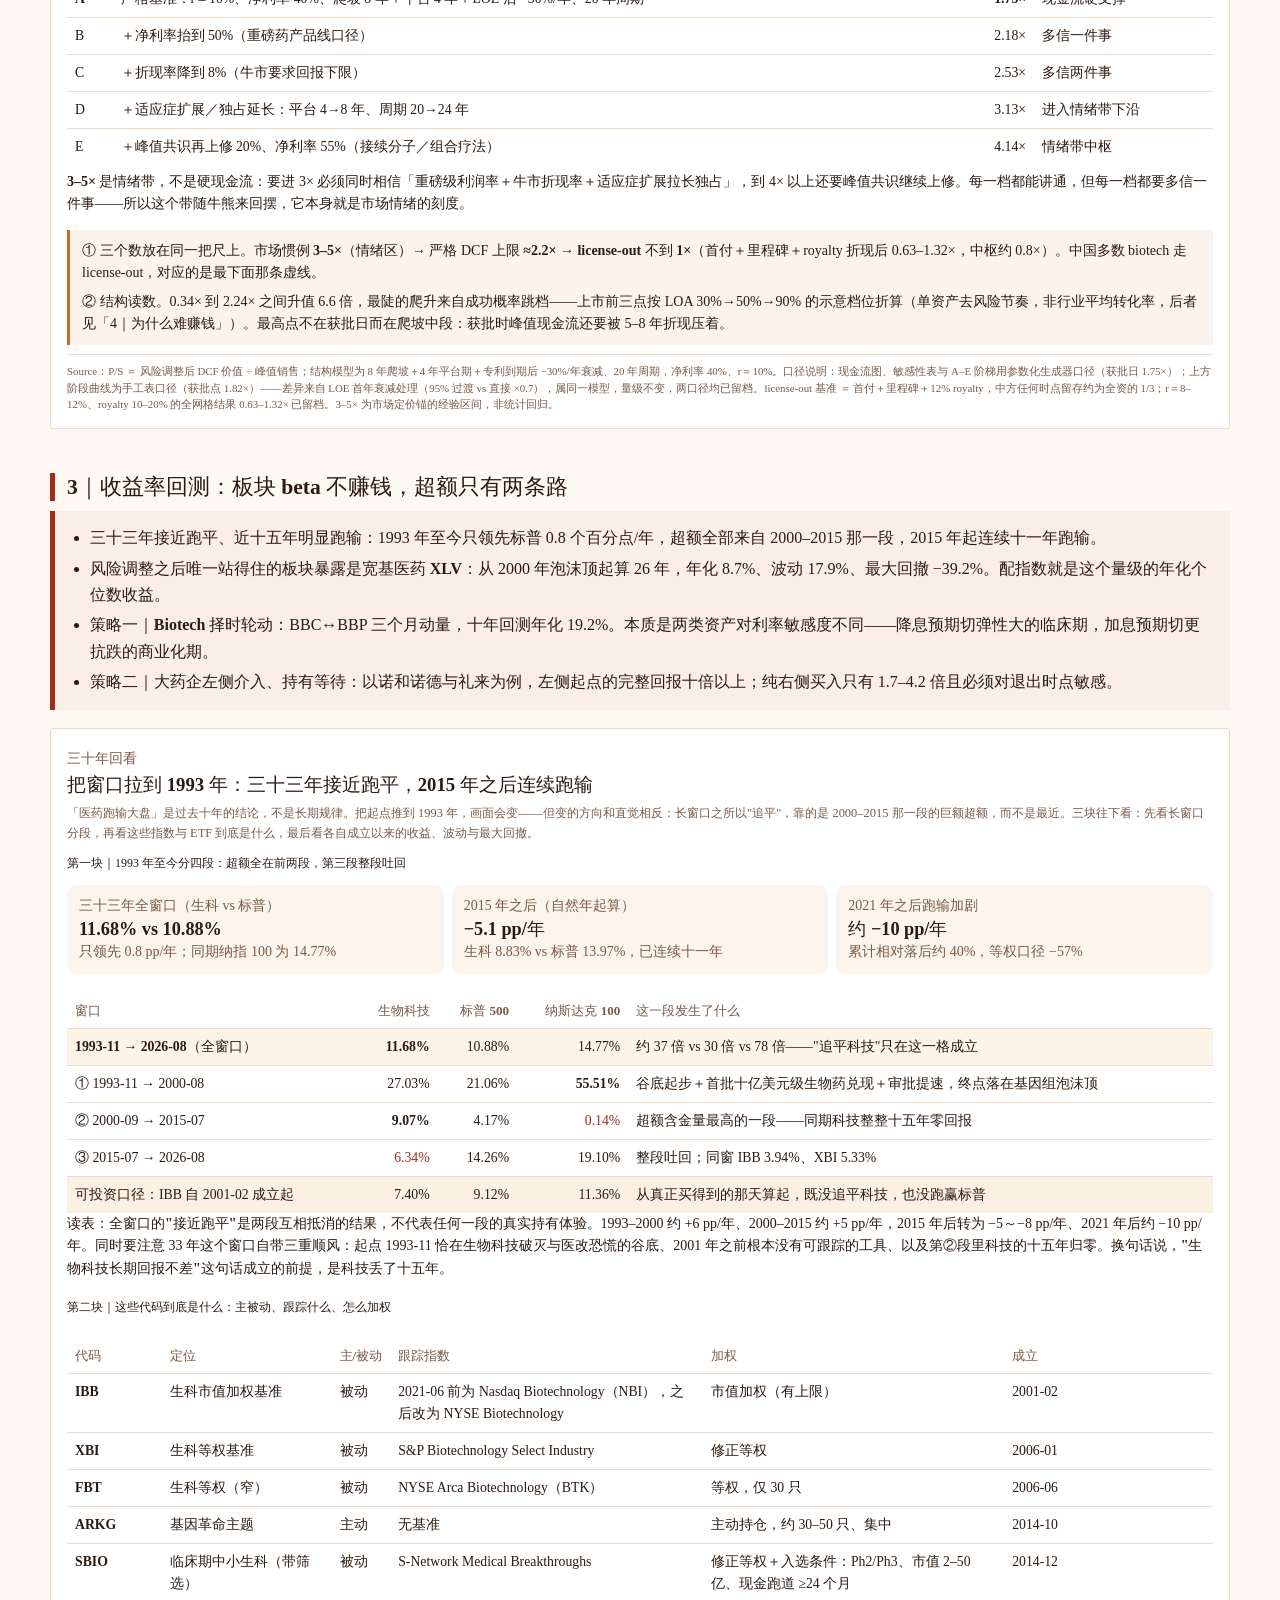
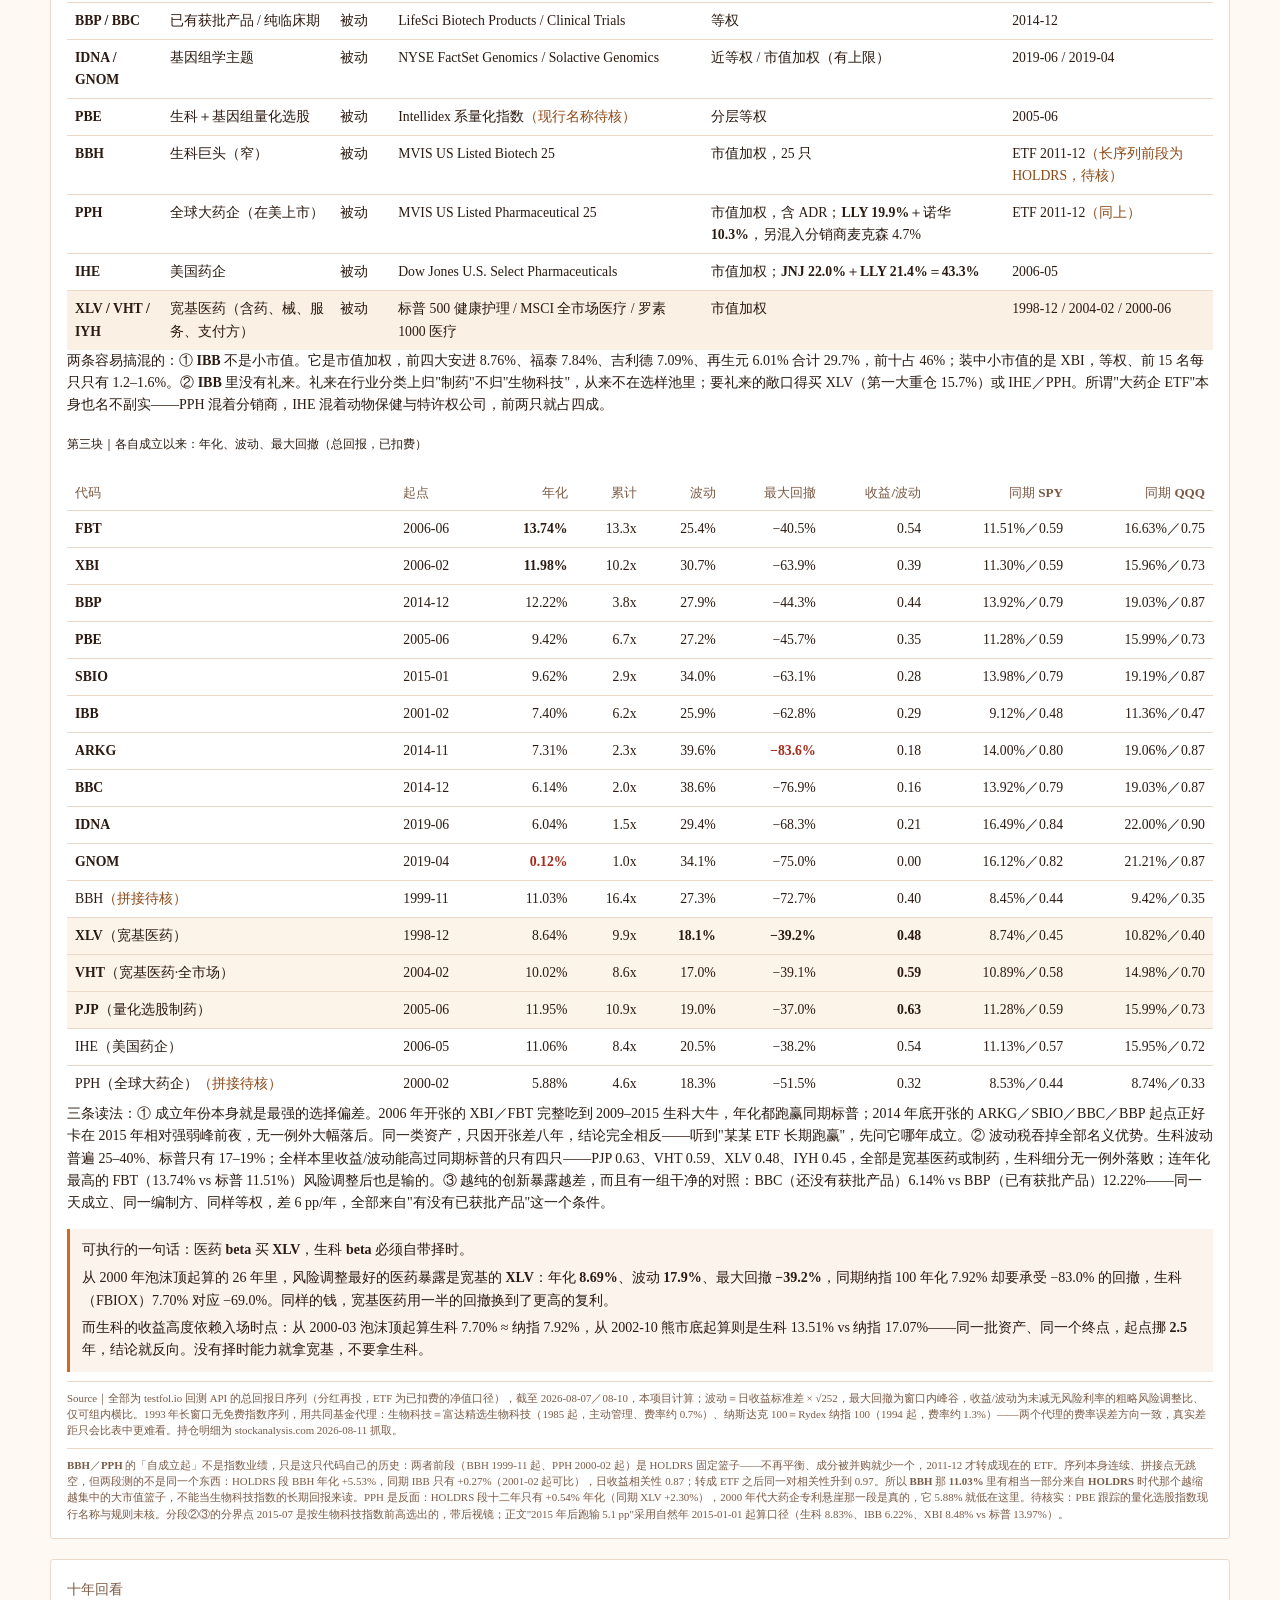
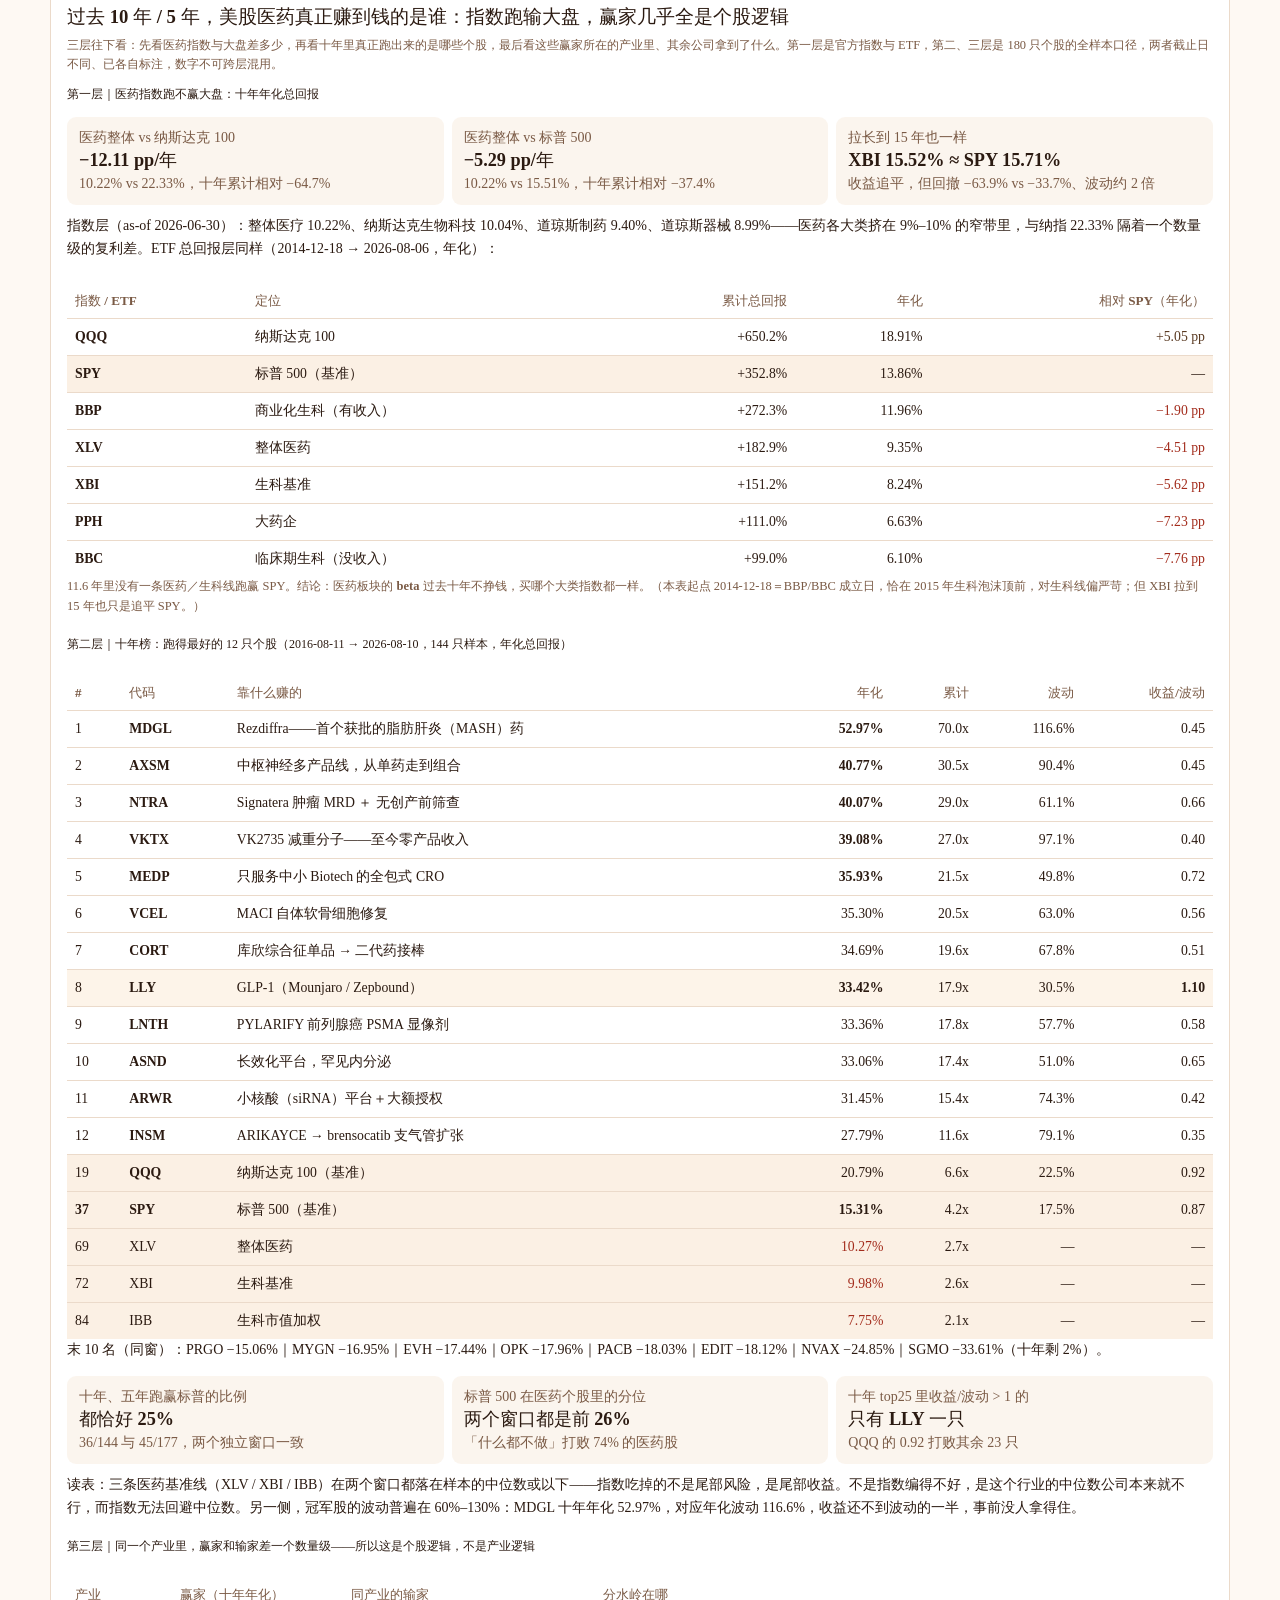
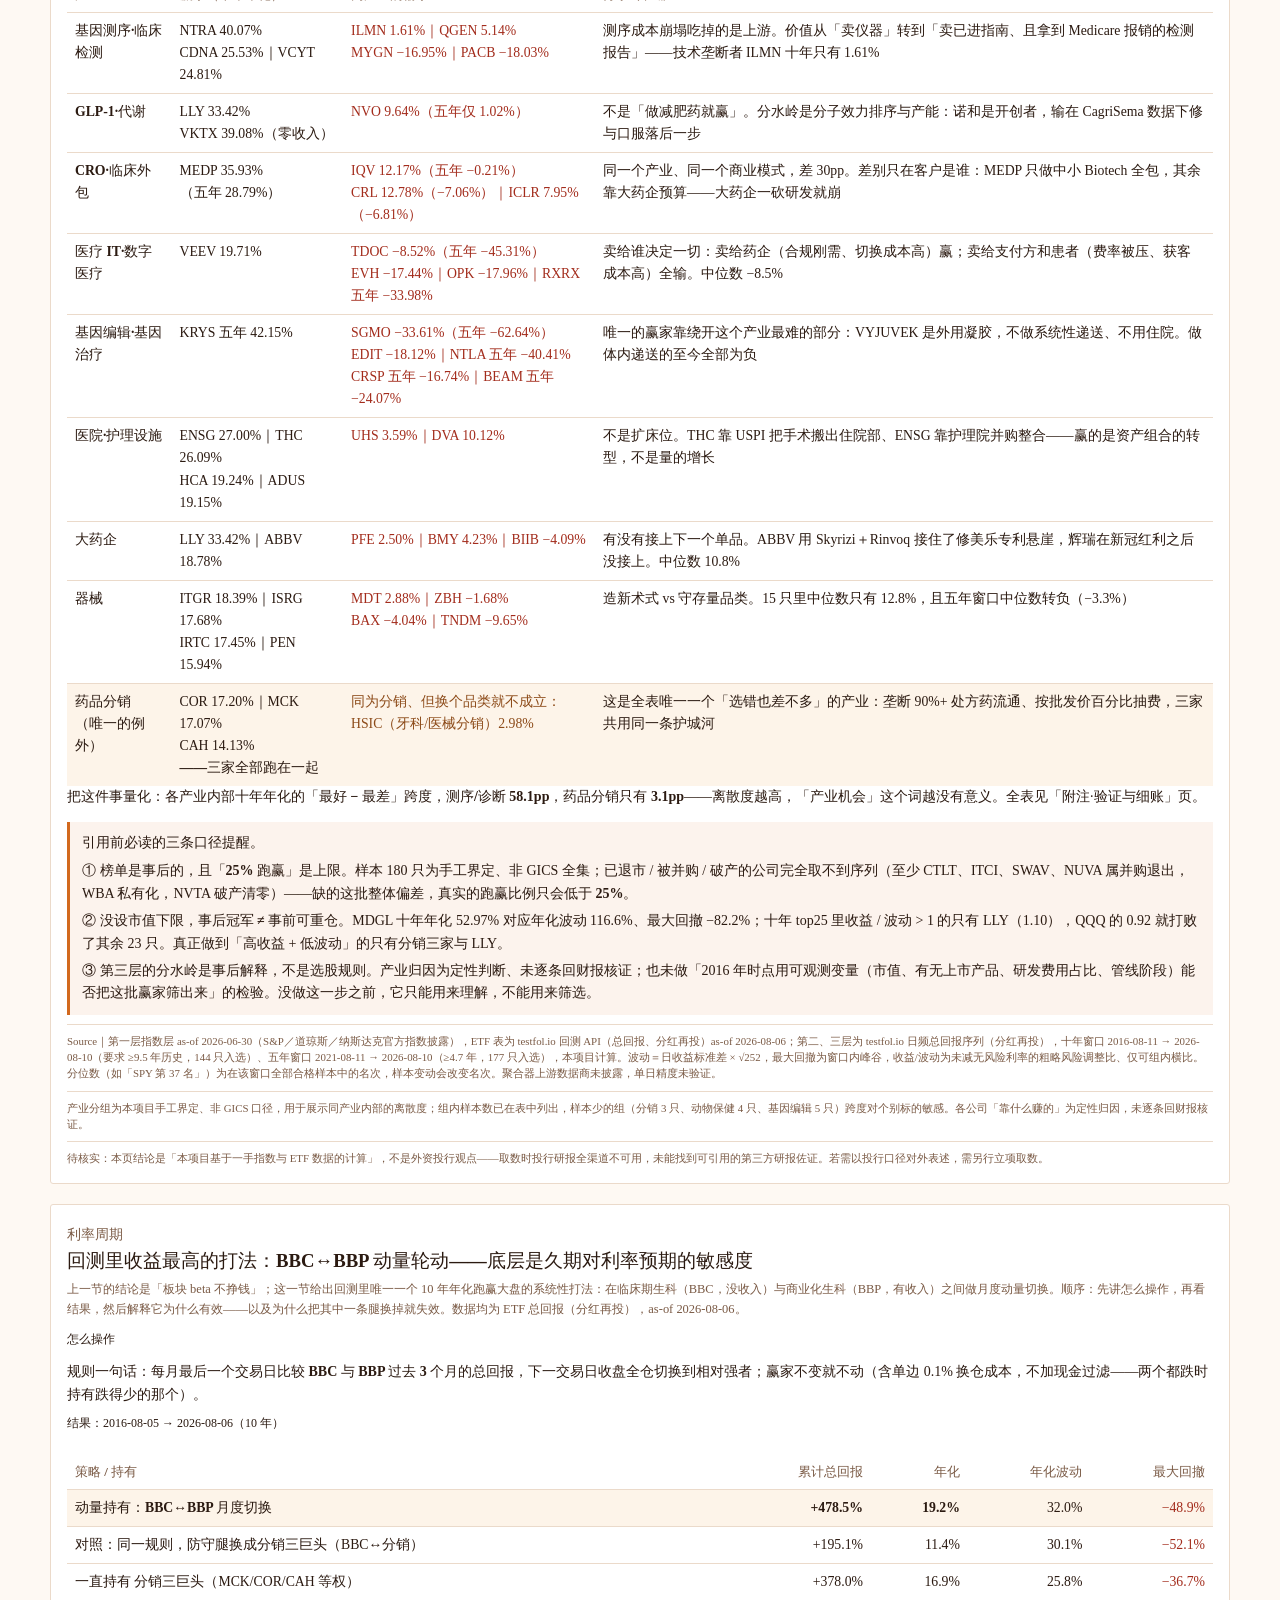
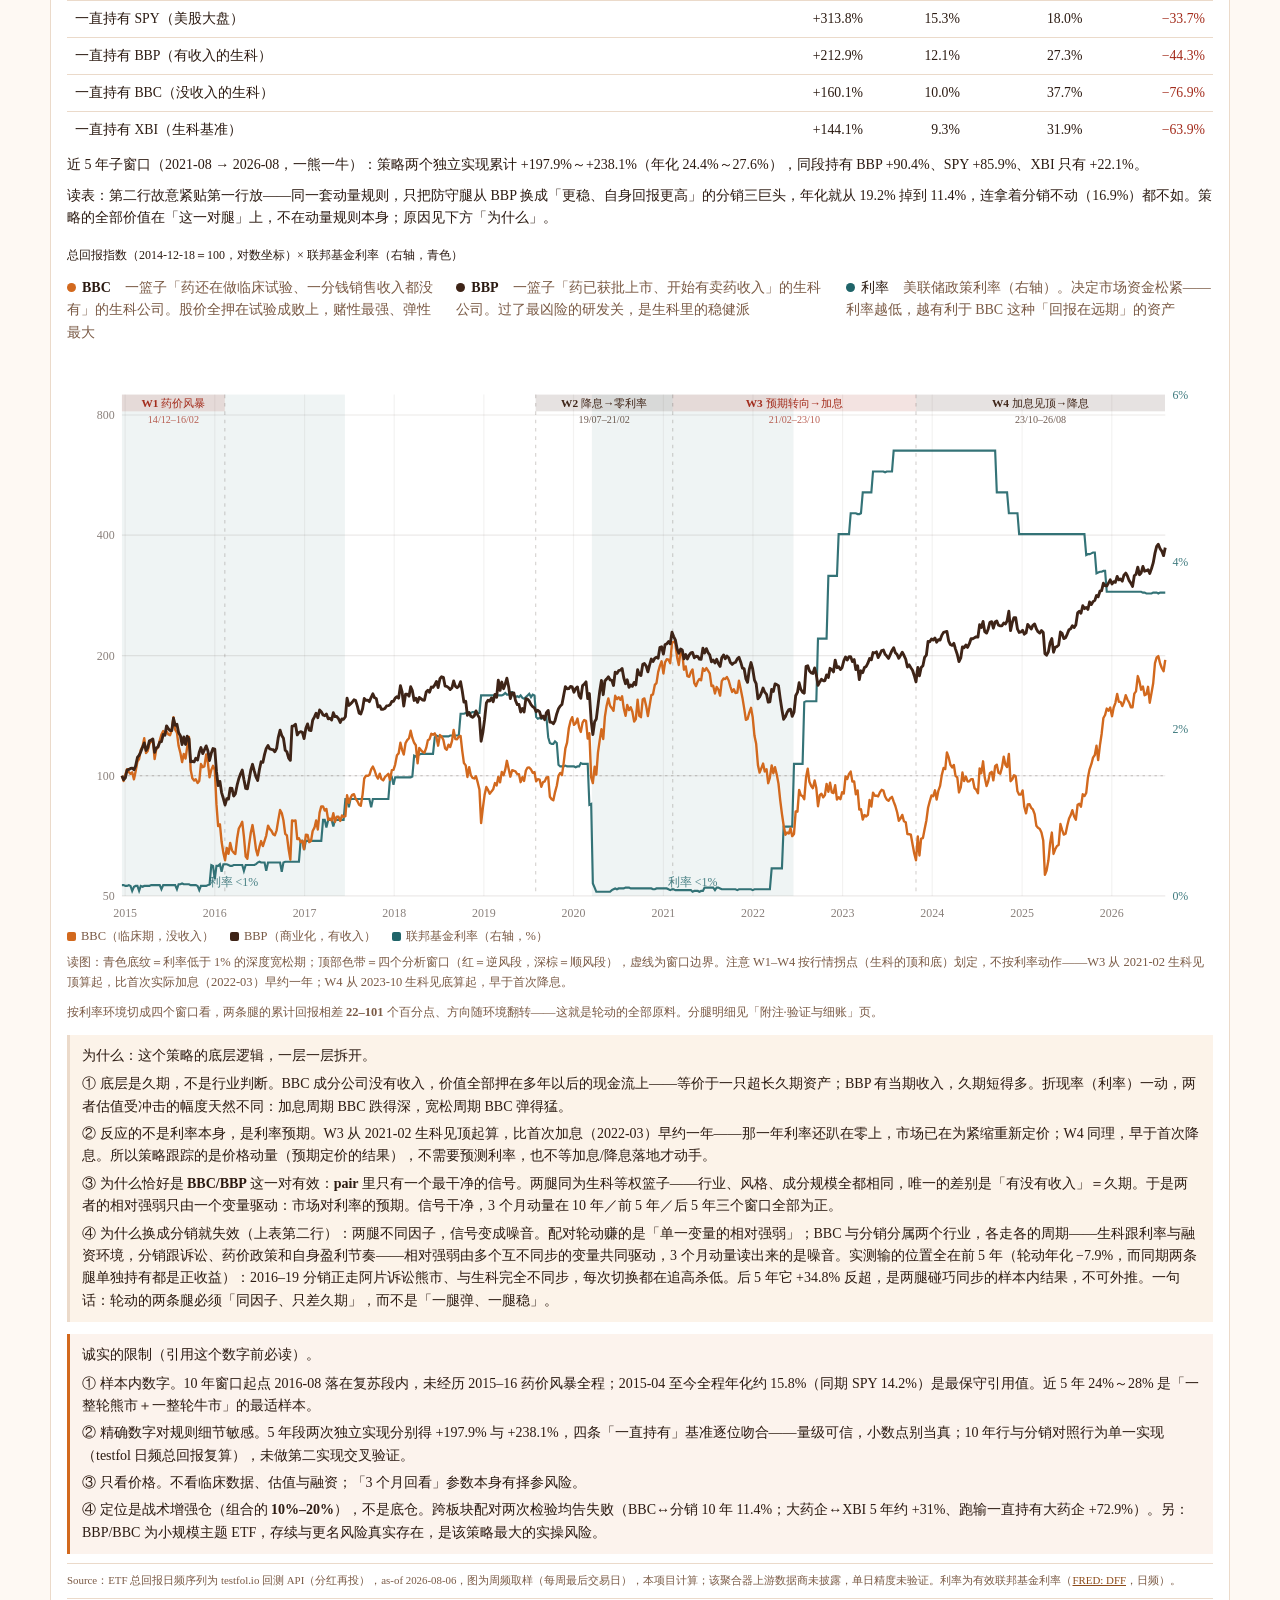
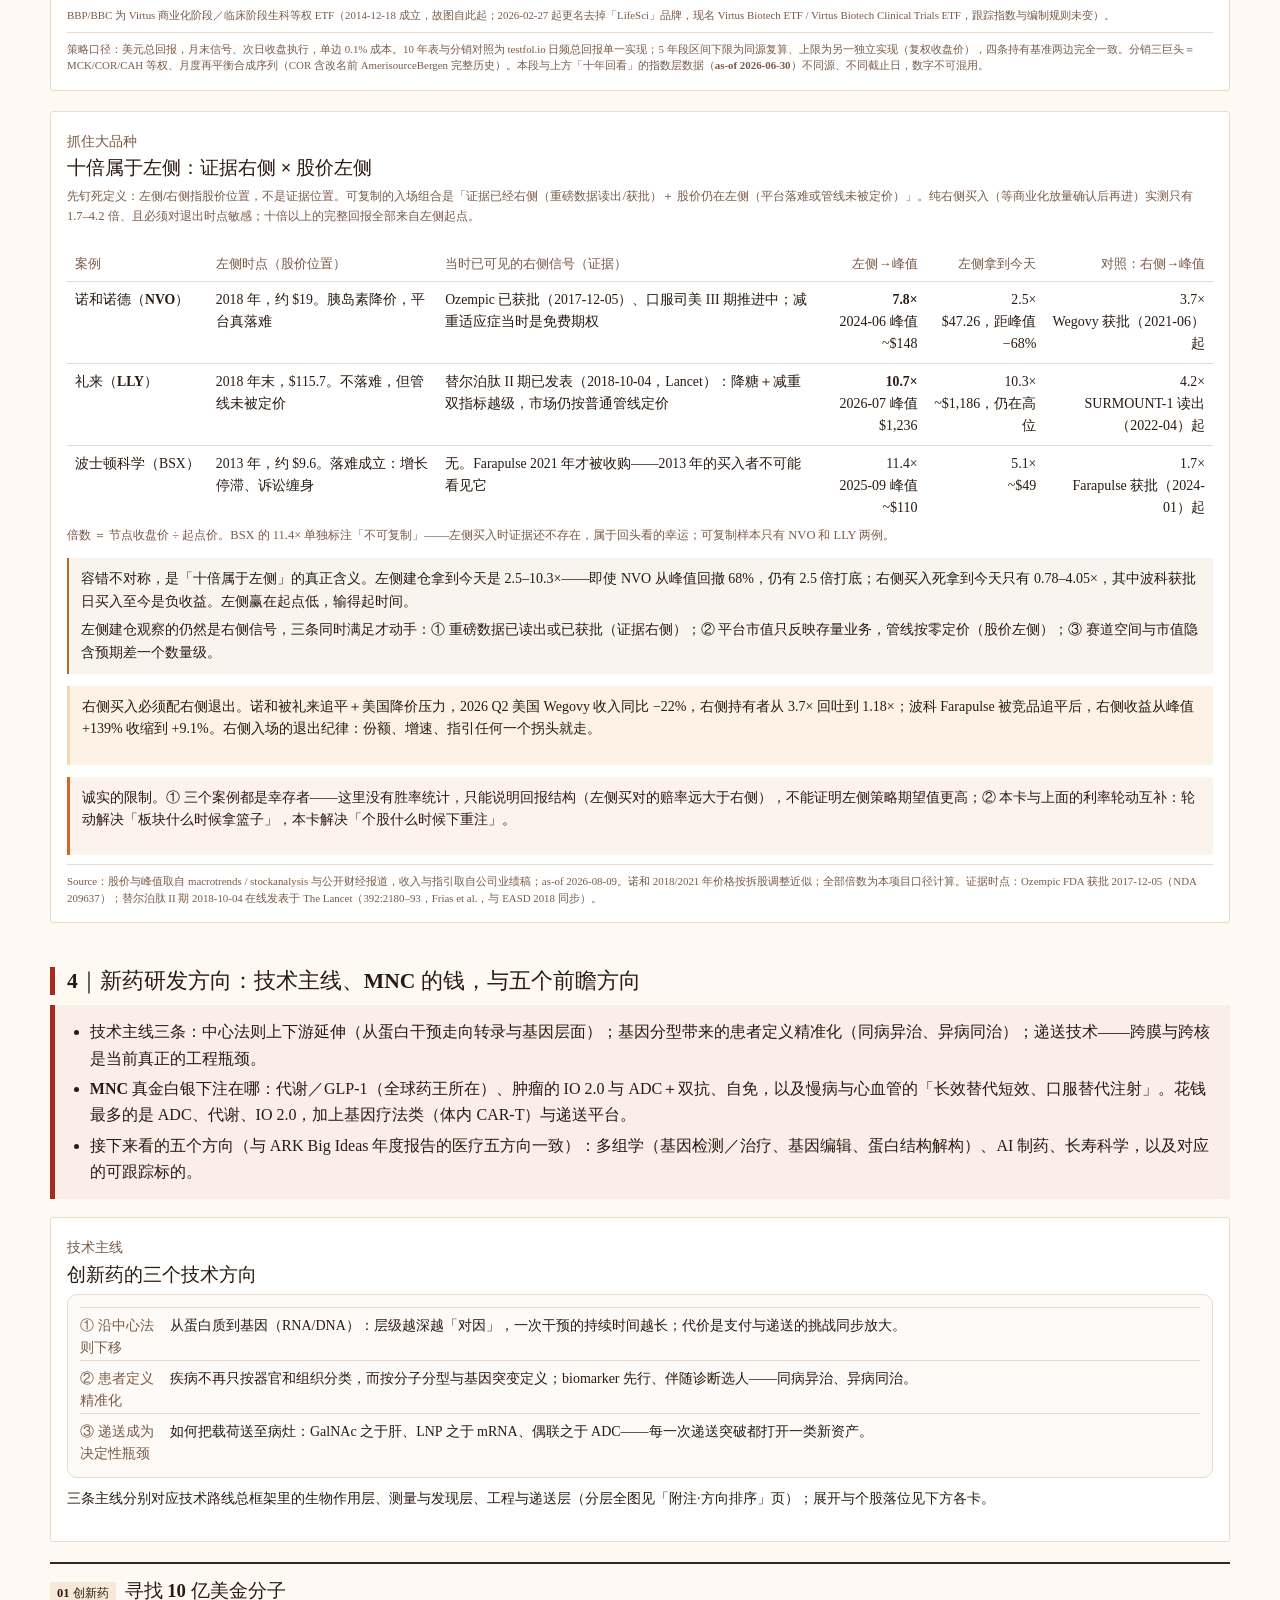
==== commit 227d1450: "v4.6：按第二次讲稿去重＋橘子海配色 去重：612 家分布卡移回第 1 章（讲的时候就在那里讲完的）；六块从未讲到或与 正文重复的图表降级到附录页 4/5——P/S 逐年现金流与 m×r 敏感性、B" ====
--- a/index.html
+++ b/index.html
@@ -8,17 +8,17 @@
   <style>
     :root {
       color-scheme: light only;
-      --background: #FDFBF9;
-      --foreground: #2A2320;
-      --muted: #EFE9E3;
-      --muted-foreground: #6B6058;
-      --border: #E2D9D0;
+      --background: #FEF9F3;
+      --foreground: #2B1A11;
+      --muted: #F7E9DA;
+      --muted-foreground: #7A5A45;
+      --border: #EBDACA;
       --card: #ffffff;
-      --viz-series-1: #4A3328;
-      --viz-series-2: #7A4E3B;
-      --viz-series-3: #A26A50;
-      --viz-series-4: #9E5A6B;
-      --viz-series-5: #AE6E7E;
+      --viz-series-1: #3E2417;
+      --viz-series-2: #8C4A18;
+      --viz-series-3: #D2691E;
+      --viz-series-4: #1F6469;
+      --viz-series-5: #B0701F;
       font-family: "Times New Roman", Times, "Kaiti SC", STKaiti, KaiTi, "楷体", serif;
       font-synthesis-weight: none;
     }
@@ -29,7 +29,7 @@
       color: var(--foreground);
       line-height: 1.6;
     }
-    a { color: #7A4E3B; }
+    a { color: #8C4A18; }
     .page-shell {
       width: min(1180px, calc(100% - 32px));
       margin: 0 auto;
@@ -963,16 +963,16 @@
     }
     /* v4.0 章节骨架 */
     #global-healthcare-asset-map .chapter-head { margin: 44px 0 18px; }
-    #global-healthcare-asset-map .chapter-head h2 { margin: 0 0 10px; padding-left: 12px; border-left: 5px solid #8C4A57; font-size: 1.35rem; line-height: 1.3; }
-    #global-healthcare-asset-map .chapter-lede { margin: 0; padding: 10px 14px; border-left: 5px solid #8C4A57; background: color-mix(in srgb, #8C4A57 5%, transparent); line-height: 1.65; }
+    #global-healthcare-asset-map .chapter-head h2 { margin: 0 0 10px; padding-left: 12px; border-left: 5px solid #A32C1C; font-size: 1.35rem; line-height: 1.3; }
+    #global-healthcare-asset-map .chapter-lede { margin: 0; padding: 10px 14px; border-left: 5px solid #A32C1C; background: color-mix(in srgb, #A32C1C 5%, transparent); line-height: 1.65; }
     #global-healthcare-asset-map .chapter-lede p { margin: 0; }
     #global-healthcare-asset-map .chapter-lede ul { margin: 0; padding-left: 1.3em; }
     #global-healthcare-asset-map .chapter-lede li { margin: 4px 0; }
     #global-healthcare-asset-map .ghaf-nav { position: sticky; top: 0; z-index: 60; display: flex; gap: 8px; flex-wrap: wrap; align-items: center; background: rgba(253,251,249,0.96); backdrop-filter: blur(4px); padding: 10px 2px; margin: 0 0 14px; border-bottom: 1px solid var(--border); }
     #global-healthcare-asset-map .ghaf-nav .ghaf-nav-label { font-size: 0.78rem; color: var(--muted-foreground); margin-right: 2px; }
     #global-healthcare-asset-map .ghaf-nav button { border: 1px solid var(--border); background: var(--card); border-radius: 3px; padding: 5px 14px; font-size: 0.84rem; cursor: pointer; color: var(--muted-foreground); font-family: inherit; line-height: 1.4; }
-    #global-healthcare-asset-map .ghaf-nav button:hover { border-color: #B49E8C; color: var(--foreground); }
-    #global-healthcare-asset-map .ghaf-nav button.active { background: #4A3328; border-color: #4A3328; color: #fff; font-weight: 600; }
+    #global-healthcare-asset-map .ghaf-nav button:hover { border-color: #D9A06A; color: var(--foreground); }
+    #global-healthcare-asset-map .ghaf-nav button.active { background: #3E2417; border-color: #3E2417; color: #fff; font-weight: 600; }
     #global-healthcare-asset-map .ghaf-page { display: none; }
     #global-healthcare-asset-map .ghaf-page.active { display: block; }
     /* 注释／口径披露：统一缩小，弱化为脚注层 */
@@ -996,7 +996,7 @@
     <button type="button" data-ghaf-page="2">附注·市场与支付</button>
     <button type="button" data-ghaf-page="3">附注·创新器械</button>
     <button type="button" data-ghaf-page="4">附注·方向排序</button>
-    <button type="button" data-ghaf-page="5">附注·验证与交易</button>
+    <button type="button" data-ghaf-page="5">附注·验证与细账</button>
   </nav>
 
   <div class="ghaf-page active" id="ghaf-page-1">
@@ -1007,38 +1007,38 @@
     <ul style="margin-top:8px">
       <li><strong>一｜价值量最大的是创新药板块。</strong>美股医药七个子行业里，无论市值还是产业现金流，创新药都是最大的那一块。</li>
       <li><strong>二｜做药的基础事实：九死一生。</strong>新药研发本质上并不赚钱；进临床的分子只有约一成能获批，II 期失败率最高。在这个前提下，平台型大药企与 Biotech 演化出两种完全不同的生存方式，市场也据此形成了一把定价的尺子。</li>
-      <li><strong>三｜收益率回测。</strong>三十年跑平、近十五年明显跑输——板块 beta 不赚钱，超额只有两条路：Biotech 的利率轮动，大药企的左侧介入。</li>
+      <li><strong>三｜收益率回测：板块 beta 不赚钱。</strong>三十三年接近跑平、近十五年连续跑输——买医药指数拿不到超额。<br><strong>由此只剩两条路：</strong>策略一，Biotech 的 BBC↔BBP 利率轮动；策略二，大药企的左侧介入、持有等待。（两条都在第 3 章里）</li>
       <li><strong>四｜新药研发方向。</strong>技术主线、大药企真金白银的下注方向，以及值得长期跟踪的五个前瞻方向与对应标的。</li>
     </ul>
   </div>
 
-  <section class="card model-card" style="border-left:3px solid #4A3328">
+  <section class="card model-card" style="border-left:3px solid #3E2417">
     <span class="section-label text-small">执行摘要</span>
     <h3>五个数字撑起全部结论</h3>
     <p class="text-small data-note">前两个数字是核心矛盾的两半，第三个说明板块 beta 为什么不值得买，后两个是回测里唯一站得住的两条超额路线。每个数字对应的图表都在下面正文里。</p>
     <div style="display:grid;grid-template-columns:repeat(auto-fit,minmax(190px,1fr));gap:12px;margin:16px 0 6px">
-      <div style="border:1px solid var(--border);border-radius:3px;padding:13px 15px;background:#FAF6F1">
-        <div style="font-size:1.45rem;font-weight:600;color:#4A3328;line-height:1.15">9.2 万亿</div>
+      <div style="border:1px solid var(--border);border-radius:3px;padding:13px 15px;background:#FDF4E9">
+        <div style="font-size:1.45rem;font-weight:600;color:#3E2417;line-height:1.15">9.2 万亿</div>
         <div class="text-small" style="margin-top:5px">美股医药 1,056 家公司总市值，<strong>创新药独占过半</strong>（约 5 万亿），第二大的创新器械约 1 万亿。</div>
         <div class="text-small" style="color:var(--muted-foreground);margin-top:5px">→ 价值量在创新药</div>
       </div>
-      <div style="border:1px solid var(--border);border-radius:3px;padding:13px 15px;background:#FAF6F1">
-        <div style="font-size:1.45rem;font-weight:600;color:#4A3328;line-height:1.15">IRR 7.0%</div>
+      <div style="border:1px solid var(--border);border-radius:3px;padding:13px 15px;background:#FDF4E9">
+        <div style="font-size:1.45rem;font-weight:600;color:#3E2417;line-height:1.15">IRR 7.0%</div>
         <div class="text-small" style="margin-top:5px">大药企后期管线研发内部回报率，<strong>剔除 GLP-1 只剩 2.9%</strong>；十三年从未超过资本成本。</div>
         <div class="text-small" style="color:var(--muted-foreground);margin-top:5px">→ 但研发本身不赚钱</div>
       </div>
-      <div style="border:1px solid var(--border);border-radius:3px;padding:13px 15px;background:#FAF6F1">
-        <div style="font-size:1.45rem;font-weight:600;color:#4A3328;line-height:1.15">+0.8 pp/年</div>
+      <div style="border:1px solid var(--border);border-radius:3px;padding:13px 15px;background:#FDF4E9">
+        <div style="font-size:1.45rem;font-weight:600;color:#3E2417;line-height:1.15">+0.8 pp/年</div>
         <div class="text-small" style="margin-top:5px">1993 年至今三十三年，医药指数只领先标普 0.8 个百分点；<strong>超额全在 2015 年之前</strong>，此后连续十一年跑输。</div>
         <div class="text-small" style="color:var(--muted-foreground);margin-top:5px">→ 所以板块 beta 不赚钱</div>
       </div>
-      <div style="border:1px solid var(--border);border-radius:3px;padding:13px 15px;background:#FAF6F1">
-        <div style="font-size:1.45rem;font-weight:600;color:#4A3328;line-height:1.15">年化 19.2%</div>
+      <div style="border:1px solid var(--border);border-radius:3px;padding:13px 15px;background:#FDF4E9">
+        <div style="font-size:1.45rem;font-weight:600;color:#3E2417;line-height:1.15">年化 19.2%</div>
         <div class="text-small" style="margin-top:5px">BBC↔BBP 三个月动量轮动的十年回测；底层只有一个变量——<strong>两类资产对利率预期的敏感度不同</strong>。</div>
         <div class="text-small" style="color:var(--muted-foreground);margin-top:5px">→ 路线一：Biotech 买板块 + 择时</div>
       </div>
-      <div style="border:1px solid var(--border);border-radius:3px;padding:13px 15px;background:#FAF6F1">
-        <div style="font-size:1.45rem;font-weight:600;color:#4A3328;line-height:1.15">10 倍</div>
+      <div style="border:1px solid var(--border);border-radius:3px;padding:13px 15px;background:#FDF4E9">
+        <div style="font-size:1.45rem;font-weight:600;color:#3E2417;line-height:1.15">10 倍</div>
         <div class="text-small" style="margin-top:5px">大药企落难时的左侧建仓，持到管线兑现峰值；<strong>右侧介入只有 2–3 倍且必须择时退出</strong>。</div>
         <div class="text-small" style="color:var(--muted-foreground);margin-top:5px">→ 路线二：大药企必须选个股</div>
       </div>
@@ -1177,6 +1177,19 @@
     <p class="text-small source-note">Source：全市场快照截至 2026-08-09，市值与一致预期逐家加总；财年按公司自报口径（MDT/RMD/MCK 等财年止于 4–6 月）；板块归属与聚合为本项目计算。</p>
   </section>
 
+  <section class="card model-card">
+    <span class="section-label text-small">生存模式的量化</span>
+    <h3>创新药 612 家公司的市值与盈亏分布：赚钱的是极少数</h3>
+    <p class="text-small data-note">把「板块全景」里创新药那一行拆开看——同一个板块里，两类公司的财务面几乎是两个物种。</p>
+    <div class="stat-strip">
+      <div><span class="text-small">盈利的平台型 Pharma</span><strong>约 21 家</strong><span class="text-small">26E 净利润合计 1,470 亿美元</span></div>
+      <div><span class="text-small">未盈利 Biotech</span><strong>591 家</strong><span class="text-small">合计净亏约 406 亿美元</span></div>
+      <div><span class="text-small">创新药板块合计市值</span><strong>5.4 万亿</strong><span class="text-small">占医药板块 59%，绝大部分归属头部十几家</span></div>
+    </div>
+    <p class="text-small" style="margin-top:12px">读法：<strong>612 家里有 591 家不赚钱。</strong>利润与市值都高度集中在头部十几家平台型药企手上；剩下五百多家 Biotech 的生存方式不是利润，而是<strong>多管线摊开风险 ＋ 持续股权再融资</strong>——靠融资养临床，直到某条管线兑现、被授权、被并购，或者归零。</p>
+    <p class="text-small source-note">Source｜家数、市值、26E 净利润与未盈利家数均取自本页「板块全景」（全市场快照截至 2026-08-09）。「约 21 家盈利」为<strong>本项目按 612 − 591 计算</strong>，未逐家核对盈亏状态。</p>
+  </section>
+
   <div class="chapter-head">
     <h2>2｜做药的基础事实：九死一生</h2>
     <div class="chapter-lede">
@@ -1269,19 +1282,6 @@
   </section>
 
   <section class="card model-card">
-    <span class="section-label text-small">生存模式的量化</span>
-    <h3>创新药 612 家公司的市值与盈亏分布：赚钱的是极少数</h3>
-    <p class="text-small data-note">把「板块全景」里创新药那一行拆开看——同一个板块里，两类公司的财务面几乎是两个物种。</p>
-    <div class="stat-strip">
-      <div><span class="text-small">盈利的平台型 Pharma</span><strong>约 21 家</strong><span class="text-small">26E 净利润合计 1,470 亿美元</span></div>
-      <div><span class="text-small">未盈利 Biotech</span><strong>591 家</strong><span class="text-small">合计净亏约 406 亿美元</span></div>
-      <div><span class="text-small">创新药板块合计市值</span><strong>5.4 万亿</strong><span class="text-small">占医药板块 59%，绝大部分归属头部十几家</span></div>
-    </div>
-    <p class="text-small" style="margin-top:12px">读法：<strong>612 家里有 591 家不赚钱。</strong>利润与市值都高度集中在头部十几家平台型药企手上；剩下五百多家 Biotech 的生存方式不是利润，而是<strong>多管线摊开风险 ＋ 持续股权再融资</strong>——靠融资养临床，直到某条管线兑现、被授权、被并购，或者归零。</p>
-    <p class="text-small source-note">Source｜家数、市值、26E 净利润与未盈利家数均取自本页「板块全景」（全市场快照截至 2026-08-09）。「约 21 家盈利」为<strong>本项目按 612 − 591 计算</strong>，未逐家核对盈亏状态。</p>
-  </section>
-
-  <section class="card model-card">
     <span class="section-label text-small">终局统计</span>
     <h3>Biotech 的终局：约一半清零、四成卖身、自建商业化只有一成</h3>
     <p class="text-small data-note">本项目 2026-08-08 IPO 队列专项研究：从 SEC EDGAR 按招股书逐家框定 2000–2019 年美股 IPO 的全部 biotech（1,929 家登记人 → 窗口内首发 616 家 → 剔除 SPAC／小企业申报路径／非在研药企 88 家 → <strong>分析框 528 家</strong>），从 IPO 那天起点名跟到终局，避开幸存者偏差。样本分两个队列：<strong>队列 A（2000–2012 上市，163 家）</strong>观察期最短 13.7 年，几乎全部走到终点；<strong>队列 B（2013–2019 上市，365 家）</strong>观察期只有 7–13 年，很多公司还没到结算时刻——所以两队列必须分开读，还要配一个「已出清子样本」口径。</p>
@@ -1318,47 +1318,7 @@
       </table>
     </div>
 
-    <p class="text-small chart-label" style="margin-top:14px">表二｜已出清子样本：剔除「仍在临床」后重新算分母，两队列才可比</p>
-    <div class="table-responsive">
-      <table class="table table-sm company-table">
-        <thead>
-          <tr>
-            <th>终局类别（仅已出清）</th>
-            <th class="text-end">A 队列（n＝147 ＝ 163−16）</th>
-            <th class="text-end">B 队列（n＝224 ＝ 365−141）</th>
-          </tr>
-        </thead>
-        <tbody>
-          <tr><td>① 被大药企战略收购</td><td class="text-end"><strong>39.5%</strong></td><td class="text-end"><strong>39.3%</strong></td></tr>
-          <tr><td>② 自主商业化成功</td><td class="text-end">12.9%</td><td class="text-end">8.9%</td></tr>
-          <tr><td>④ 反向并购／借壳</td><td class="text-end">15.0%</td><td class="text-end">24.6%</td></tr>
-          <tr><td>⑤ 破产／退市归零</td><td class="text-end">32.7%</td><td class="text-end">27.2%</td></tr>
-        </tbody>
-      </table>
-    </div>
-    <p class="text-small" style="margin-top:6px">两队列「被收购占已出清」几乎相同（39.5% vs 39.3%），是整个研究里最稳的一个数：<strong>在已经走到终局的美股 biotech 里，约五分之二被收购。</strong>B 队列借壳占比更高（24.6%），部分是「失败得早的那批赶上 2018 年后壳资源买方市场」，也可能只是尚未出清的构成效应，不宜读成趋势。</p>
-
-    <p class="text-small chart-label" style="margin-top:14px">表三｜B 队列的「仍在临床 38.6%」是右删失还是行业变好？——上市年龄配对检验</p>
-    <div class="table-responsive">
-      <table class="table table-sm company-table">
-        <thead>
-          <tr>
-            <th>组</th>
-            <th class="text-end">n</th>
-            <th class="text-end">最短观察期</th>
-            <th class="text-end">上市 5 年内已退出</th>
-            <th class="text-end">上市 6.5 年内已退出</th>
-            <th class="text-end">上市 10 年内已退出</th>
-          </tr>
-        </thead>
-        <tbody>
-          <tr><td>A（2000–2012）</td><td class="text-end">163</td><td class="text-end">13.7 年</td><td class="text-end">25.2%</td><td class="text-end"><strong>31.3%</strong></td><td class="text-end">50.9%</td></tr>
-          <tr><td>B1（2013–2016）</td><td class="text-end">206</td><td class="text-end">9.6 年</td><td class="text-end">28.2%</td><td class="text-end"><strong>39.8%</strong></td><td class="text-end">—（未到）</td></tr>
-          <tr><td>B2（2017–2019）</td><td class="text-end">159</td><td class="text-end">6.7 年</td><td class="text-end">29.6%</td><td class="text-end"><strong>41.5%</strong></td><td class="text-end">—（未到）</td></tr>
-        </tbody>
-      </table>
-    </div>
-    <p class="text-small" style="margin-top:6px">退出 ＝ 被收购／借壳／摘牌归零。同为上市第 6.5 年，B 队列的退出比例反而<strong>高于</strong> A（39.8%／41.5% vs 31.3%）——<strong>所以 38.6% 「仍在临床」几乎全是时间未到（右删失），不是近年上市的公司更容易活。</strong>A 队列在第 6.5 年时也有 68.7% 没走到终局，它今天只剩 9.8% 未决，只是因为又过了 8–20 年。年龄配对后 B 反而出清更快，故 B 的终态归零率大概率不低于 A。</p>
+    <p class="text-small">两个上市队列的可比性检验（剔除右删失的「仍在临床」后重算分母、再做上市年龄配对）见「附注·验证与细账」页；结论是<strong>两队列「被收购占已出清」几乎相同（39.5% vs 39.3%）</strong>。</p>
 
     <div class="stat-strip">
       <div><span class="text-small">达到产品收入 ≥$100M/年</span><strong>39 家</strong><span class="text-small">全样本的 7.4%——「一成」的具体门槛（口径上限 45 家，见 Source）</span></div>
@@ -1386,7 +1346,7 @@
         <title id="ps-title">创新药单资产 P/S 定价曲线：从 II 期概念验证到专利到期</title>
         <desc id="vp-desc">折线图。全资资产的市值对峰值销售倍数从 II 期概念验证后的 0.34 倍爬升至获批后爬坡中段的 2.24 倍最高点，专利到期回落到 0.61 倍；license-out 路径全程不到 1 倍。市场惯例带为 3 至 5 倍。</desc>
         <g aria-hidden="true">
-          <rect x="60" y="30" width="800" height="96" fill="#8C4A57" fill-opacity="0.06"/>
+          <rect x="60" y="30" width="800" height="96" fill="#A32C1C" fill-opacity="0.06"/>
           <line class="chart-grid" x1="60" y1="270" x2="860" y2="270"/>
           <line class="chart-grid" x1="60" y1="222" x2="860" y2="222"/>
           <line class="chart-grid" x1="60" y1="174" x2="860" y2="174"/>
@@ -1440,90 +1400,7 @@
       </svg>
     </div>
 
-    <p class="text-small" style="margin-top:12px">上面那条曲线回答「每个阶段值几倍」。下面把<strong>获批日</strong>这一个站位拆开，看 P/S 这笔账是怎么算出来的，再调假设看答案怎么动。注意站位：获批日只看未来 20 年现金流，答案 1.75×；曲线最高点 2.24× 是站在爬坡第 3–4 年往前看的前瞻值——站位不同，不矛盾。</p>
-
-    <p class="text-small chart-label" style="margin-top:10px">获批日的账｜20 年销售放量 vs 累计折现净利润（基准参数：净利率 40%、r＝10%）</p>
-    <div class="chart-legend text-small" aria-hidden="true">
-      <span class="legend-item"><span class="legend-swatch" style="background:var(--viz-series-2);opacity:.45"></span>年销售（％峰值，柱）</span>
-      <span class="legend-item"><span class="legend-swatch is-s1"></span>累计折现净利润 ÷ 峰值销售（线，左轴）——它停在哪，P/S 就是几倍</span>
-    </div>
-    <div class="chart-wrap">
-      <svg class="curve-chart" viewBox="0 0 900 300" role="img" aria-labelledby="dcfflow-title dcfflow-desc">
-        <title id="dcfflow-title">获批日站位的 20 年现金流：销售柱与累计折现价值曲线</title>
-        <desc id="dcfflow-desc">组合图。绿色柱为各年销售占峰值百分比：8 年爬坡到 100%，4 年平台，第 12 年专利到期后每年下降三成。蓝色线为累计折现净利润除以峰值销售，逐年爬升，第 20 年停在 1.75 倍。</desc>
-        <g aria-hidden="true">
-          <line class="chart-grid" x1="60" y1="270" x2="860" y2="270"/>
-          <line class="chart-grid" x1="60" y1="210" x2="860" y2="210"/>
-          <line class="chart-grid" x1="60" y1="150" x2="860" y2="150"/>
-          <line class="chart-grid" x1="60" y1="90" x2="860" y2="90"/>
-          <line class="chart-grid" x1="60" y1="30" x2="860" y2="30"/>
-          <text class="chart-axis" x="50" y="274" text-anchor="end">0</text>
-          <text class="chart-axis" x="50" y="214" text-anchor="end">0.5×</text>
-          <text class="chart-axis" x="50" y="154" text-anchor="end">1×</text>
-          <text class="chart-axis" x="50" y="94" text-anchor="end">1.5×</text>
-          <text class="chart-axis" x="50" y="34" text-anchor="end">2×</text>
-
-          <g fill="var(--viz-series-2)" fill-opacity="0.4">
-            <rect x="64" y="261" width="32" height="9"/>
-            <rect x="104" y="235" width="32" height="35"/>
-            <rect x="144" y="200" width="32" height="70"/>
-            <rect x="184" y="161" width="32" height="109"/>
-            <rect x="224" y="122" width="32" height="148"/>
-            <rect x="264" y="87" width="32" height="183"/>
-            <rect x="304" y="61" width="32" height="209"/>
-            <rect x="344" y="52" width="32" height="218"/>
-            <rect x="384" y="52" width="32" height="218"/>
-            <rect x="424" y="52" width="32" height="218"/>
-            <rect x="464" y="52" width="32" height="218"/>
-            <rect x="504" y="117" width="32" height="153"/>
-            <rect x="544" y="163" width="32" height="107"/>
-            <rect x="584" y="196" width="32" height="74"/>
-            <rect x="624" y="218" width="32" height="52"/>
-            <rect x="664" y="233" width="32" height="37"/>
-            <rect x="704" y="244" width="32" height="26"/>
-            <rect x="744" y="253" width="32" height="17"/>
-            <rect x="784" y="257" width="32" height="13"/>
-            <rect x="824" y="261" width="32" height="9"/>
-          </g>
-
-          <polyline class="chart-line" style="stroke:var(--viz-series-1)" points="80,268 120,262 160,251 200,234 240,214 280,191 320,167 360,145 400,125 440,106 480,89 520,78 560,72 600,67 640,65 680,62 720,61 760,61 800,60 840,60"/>
-          <circle class="chart-dot" style="stroke:var(--viz-series-1)" cx="360" cy="145" r="4"/>
-          <circle class="chart-dot" style="stroke:var(--viz-series-1)" cx="520" cy="78" r="4"/>
-          <circle class="chart-dot" style="stroke:var(--viz-series-1)" cx="840" cy="60" r="4"/>
-          <text class="chart-value" x="360" y="133" text-anchor="middle">达峰年才 1.04×</text>
-          <text class="chart-value" x="520" y="66" text-anchor="middle">LOE 时 1.60×</text>
-          <text class="chart-value" x="836" y="48" text-anchor="end">终点 1.75×＝P/S</text>
-
-          <text class="chart-axis" x="80" y="292" text-anchor="middle">第 1 年</text>
-          <text class="chart-axis" x="200" y="292" text-anchor="middle">第 4 年</text>
-          <text class="chart-axis" x="360" y="292" text-anchor="middle">第 8 年达峰</text>
-          <text class="chart-axis" x="520" y="292" text-anchor="middle">第 12 年 LOE</text>
-          <text class="chart-axis" x="680" y="292" text-anchor="middle">第 16 年</text>
-          <text class="chart-axis" x="840" y="292" text-anchor="middle">第 20 年</text>
-        </g>
-      </svg>
-    </div>
-    <p class="text-small" style="margin-top:6px">前 8 年爬坡贡献慢（销售低＋折现浅），中段平台期是价值主力，LOE 后的尾巴只添 0.15×。<strong>一半以上的价值要等 8 年以后才折进来</strong>——这就是为什么获批日的严格答案只有 1.75×，而不是直觉里的三五倍。</p>
-
-    <p class="text-small chart-label" style="margin-top:14px">调不同假设，答案怎么动｜峰值净利率 m × 折现率 r 的 P/S 敏感性（获批日站位）</p>
-    <div class="table-responsive">
-      <table class="table table-sm company-table">
-        <thead>
-          <tr>
-            <th>峰值净利率 ＼ 折现率</th>
-            <th class="text-end">r＝8%</th>
-            <th class="text-end">r＝10%</th>
-            <th class="text-end">r＝12%</th>
-          </tr>
-        </thead>
-        <tbody>
-          <tr><td>m＝30%（普通药经济性）</td><td class="text-end">1.52×</td><td class="text-end">1.31×</td><td class="text-end">1.14×</td></tr>
-          <tr><td><strong>m＝40%（基准）</strong></td><td class="text-end">2.02×</td><td class="text-end"><strong>1.75×（基准）</strong></td><td class="text-end">1.52×</td></tr>
-          <tr><td>m＝50%（重磅药口径）</td><td class="text-end">2.53×</td><td class="text-end">2.18×</td><td class="text-end">1.90×</td></tr>
-        </tbody>
-      </table>
-    </div>
-    <p class="text-small" style="margin-top:6px">合理假设的全网格都落在 <strong>1.1–2.5×</strong>——严格 DCF 靠自己到不了 3×。3–5× 的市场惯例带必须靠「多信几件事」才够得到，逐档见下表。</p>
+    <p class="text-small" style="margin-top:6px"><strong>严格 DCF 靠自己到不了 3×。</strong>把峰值净利率 m 在 30%–50%、折现率 r 在 8%–12% 之间穷举，全网格都落在 <strong>1.1–2.5×</strong>（基准 m＝40%、r＝10% 得 1.75×，曲线最高点 2.24× 是站在爬坡期往前看的前瞻值）。所以 <strong>3–5× 的市场惯例带在严格现金流之上，不在它之内</strong>——每往上一档都要多信一件事，逐档见下表。<span class="text-small">（逐年现金流与 m×r 敏感性全表见「附注·验证与细账」页）</span></p>
 
     <p class="text-small chart-label" style="margin-top:14px">从严格 DCF 走到市场惯例 3–5×｜每一档要多信一件事</p>
     <div class="table-responsive">
@@ -1581,11 +1458,11 @@
       <table class="table table-sm company-table">
         <thead><tr><th>窗口</th><th class="text-end">生物科技</th><th class="text-end">标普 500</th><th class="text-end">纳斯达克 100</th><th>这一段发生了什么</th></tr></thead>
         <tbody>
-              <tr style="background:#FAF6F1"><td><strong>1993-11 → 2026-08（全窗口）</strong></td><td class="text-end"><strong>11.68%</strong></td><td class="text-end">10.88%</td><td class="text-end">14.77%</td><td>约 37 倍 vs 30 倍 vs 78 倍——"追平科技"只在这一格成立</td></tr>
+              <tr style="background:#FDF4E9"><td><strong>1993-11 → 2026-08（全窗口）</strong></td><td class="text-end"><strong>11.68%</strong></td><td class="text-end">10.88%</td><td class="text-end">14.77%</td><td>约 37 倍 vs 30 倍 vs 78 倍——"追平科技"只在这一格成立</td></tr>
               <tr><td>① 1993-11 → 2000-08</td><td class="text-end">27.03%</td><td class="text-end">21.06%</td><td class="text-end"><strong>55.51%</strong></td><td>谷底起步＋首批十亿美元级生物药兑现＋审批提速，终点落在基因组泡沫顶</td></tr>
-              <tr><td>② 2000-09 → 2015-07</td><td class="text-end"><strong>9.07%</strong></td><td class="text-end">4.17%</td><td class="text-end" style="color:#8C4A57">0.14%</td><td>超额含金量最高的一段——同期科技整整十五年零回报</td></tr>
-              <tr><td>③ 2015-07 → 2026-08</td><td class="text-end" style="color:#8C4A57">6.34%</td><td class="text-end">14.26%</td><td class="text-end">19.10%</td><td>整段吐回；同窗 IBB 3.94%、XBI 5.33%</td></tr>
-              <tr style="background:#F5F1EC"><td>可投资口径：IBB 自 2001-02 成立起</td><td class="text-end">7.40%</td><td class="text-end">9.12%</td><td class="text-end">11.36%</td><td>从真正买得到的那天算起，既没追平科技，也没跑赢标普</td></tr>
+              <tr><td>② 2000-09 → 2015-07</td><td class="text-end"><strong>9.07%</strong></td><td class="text-end">4.17%</td><td class="text-end" style="color:#A32C1C">0.14%</td><td>超额含金量最高的一段——同期科技整整十五年零回报</td></tr>
+              <tr><td>③ 2015-07 → 2026-08</td><td class="text-end" style="color:#A32C1C">6.34%</td><td class="text-end">14.26%</td><td class="text-end">19.10%</td><td>整段吐回；同窗 IBB 3.94%、XBI 5.33%</td></tr>
+              <tr style="background:#FBF0E4"><td>可投资口径：IBB 自 2001-02 成立起</td><td class="text-end">7.40%</td><td class="text-end">9.12%</td><td class="text-end">11.36%</td><td>从真正买得到的那天算起，既没追平科技，也没跑赢标普</td></tr>
         </tbody>
       </table>
     </div>
@@ -1603,11 +1480,11 @@
               <tr><td><strong>SBIO</strong></td><td>临床期中小生科（带筛选）</td><td>被动</td><td>S-Network Medical Breakthroughs</td><td>修正等权＋入选条件：Ph2/Ph3、市值 2–50 亿、现金跑道 ≥24 个月</td><td>2014-12</td></tr>
               <tr><td><strong>BBP / BBC</strong></td><td>已有获批产品 / 纯临床期</td><td>被动</td><td>LifeSci Biotech Products / Clinical Trials</td><td>等权</td><td>2014-12</td></tr>
               <tr><td><strong>IDNA / GNOM</strong></td><td>基因组学主题</td><td>被动</td><td>NYSE FactSet Genomics / Solactive Genomics</td><td>近等权 / 市值加权（有上限）</td><td>2019-06 / 2019-04</td></tr>
-              <tr><td><strong>PBE</strong></td><td>生科＋基因组量化选股</td><td>被动</td><td>Intellidex 系量化指数<span style="color:#7A4E3B">（现行名称待核）</span></td><td>分层等权</td><td>2005-06</td></tr>
-              <tr><td><strong>BBH</strong></td><td>生科巨头（窄）</td><td>被动</td><td>MVIS US Listed Biotech 25</td><td>市值加权，25 只</td><td>ETF 2011-12<span style="color:#7A4E3B">（长序列前段为 HOLDRS，待核）</span></td></tr>
-              <tr><td><strong>PPH</strong></td><td>全球大药企（在美上市）</td><td>被动</td><td>MVIS US Listed Pharmaceutical 25</td><td>市值加权，含 ADR；<strong>LLY 19.9%＋诺华 10.3%</strong>，另混入分销商麦克森 4.7%</td><td>ETF 2011-12<span style="color:#7A4E3B">（同上）</span></td></tr>
+              <tr><td><strong>PBE</strong></td><td>生科＋基因组量化选股</td><td>被动</td><td>Intellidex 系量化指数<span style="color:#8C4A18">（现行名称待核）</span></td><td>分层等权</td><td>2005-06</td></tr>
+              <tr><td><strong>BBH</strong></td><td>生科巨头（窄）</td><td>被动</td><td>MVIS US Listed Biotech 25</td><td>市值加权，25 只</td><td>ETF 2011-12<span style="color:#8C4A18">（长序列前段为 HOLDRS，待核）</span></td></tr>
+              <tr><td><strong>PPH</strong></td><td>全球大药企（在美上市）</td><td>被动</td><td>MVIS US Listed Pharmaceutical 25</td><td>市值加权，含 ADR；<strong>LLY 19.9%＋诺华 10.3%</strong>，另混入分销商麦克森 4.7%</td><td>ETF 2011-12<span style="color:#8C4A18">（同上）</span></td></tr>
               <tr><td><strong>IHE</strong></td><td>美国药企</td><td>被动</td><td>Dow Jones U.S. Select Pharmaceuticals</td><td>市值加权；<strong>JNJ 22.0%＋LLY 21.4%＝43.3%</strong></td><td>2006-05</td></tr>
-              <tr style="background:#F5F1EC"><td><strong>XLV / VHT / IYH</strong></td><td>宽基医药（含药、械、服务、支付方）</td><td>被动</td><td>标普 500 健康护理 / MSCI 全市场医疗 / 罗素 1000 医疗</td><td>市值加权</td><td>1998-12 / 2004-02 / 2000-06</td></tr>
+              <tr style="background:#FBF0E4"><td><strong>XLV / VHT / IYH</strong></td><td>宽基医药（含药、械、服务、支付方）</td><td>被动</td><td>标普 500 健康护理 / MSCI 全市场医疗 / 罗素 1000 医疗</td><td>市值加权</td><td>1998-12 / 2004-02 / 2000-06</td></tr>
         </tbody>
       </table>
     </div>
@@ -1624,16 +1501,16 @@
               <tr><td><strong>PBE</strong></td><td>2005-06</td><td class="text-end">9.42%</td><td class="text-end">6.7x</td><td class="text-end">27.2%</td><td class="text-end">−45.7%</td><td class="text-end">0.35</td><td class="text-end">11.28%／0.59</td><td class="text-end">15.99%／0.73</td></tr>
               <tr><td><strong>SBIO</strong></td><td>2015-01</td><td class="text-end">9.62%</td><td class="text-end">2.9x</td><td class="text-end">34.0%</td><td class="text-end">−63.1%</td><td class="text-end">0.28</td><td class="text-end">13.98%／0.79</td><td class="text-end">19.19%／0.87</td></tr>
               <tr><td><strong>IBB</strong></td><td>2001-02</td><td class="text-end">7.40%</td><td class="text-end">6.2x</td><td class="text-end">25.9%</td><td class="text-end">−62.8%</td><td class="text-end">0.29</td><td class="text-end">9.12%／0.48</td><td class="text-end">11.36%／0.47</td></tr>
-              <tr><td><strong>ARKG</strong></td><td>2014-11</td><td class="text-end">7.31%</td><td class="text-end">2.3x</td><td class="text-end">39.6%</td><td class="text-end" style="color:#8C4A57"><strong>−83.6%</strong></td><td class="text-end">0.18</td><td class="text-end">14.00%／0.80</td><td class="text-end">19.06%／0.87</td></tr>
+              <tr><td><strong>ARKG</strong></td><td>2014-11</td><td class="text-end">7.31%</td><td class="text-end">2.3x</td><td class="text-end">39.6%</td><td class="text-end" style="color:#A32C1C"><strong>−83.6%</strong></td><td class="text-end">0.18</td><td class="text-end">14.00%／0.80</td><td class="text-end">19.06%／0.87</td></tr>
               <tr><td><strong>BBC</strong></td><td>2014-12</td><td class="text-end">6.14%</td><td class="text-end">2.0x</td><td class="text-end">38.6%</td><td class="text-end">−76.9%</td><td class="text-end">0.16</td><td class="text-end">13.92%／0.79</td><td class="text-end">19.03%／0.87</td></tr>
               <tr><td><strong>IDNA</strong></td><td>2019-06</td><td class="text-end">6.04%</td><td class="text-end">1.5x</td><td class="text-end">29.4%</td><td class="text-end">−68.3%</td><td class="text-end">0.21</td><td class="text-end">16.49%／0.84</td><td class="text-end">22.00%／0.90</td></tr>
-              <tr><td><strong>GNOM</strong></td><td>2019-04</td><td class="text-end" style="color:#8C4A57"><strong>0.12%</strong></td><td class="text-end">1.0x</td><td class="text-end">34.1%</td><td class="text-end">−75.0%</td><td class="text-end">0.00</td><td class="text-end">16.12%／0.82</td><td class="text-end">21.21%／0.87</td></tr>
-              <tr><td>BBH<span class="text-small" style="color:#7A4E3B">（拼接待核）</span></td><td>1999-11</td><td class="text-end">11.03%</td><td class="text-end">16.4x</td><td class="text-end">27.3%</td><td class="text-end">−72.7%</td><td class="text-end">0.40</td><td class="text-end">8.45%／0.44</td><td class="text-end">9.42%／0.35</td></tr>
-              <tr style="background:#FAF6F1"><td><strong>XLV</strong>（宽基医药）</td><td>1998-12</td><td class="text-end">8.64%</td><td class="text-end">9.9x</td><td class="text-end"><strong>18.1%</strong></td><td class="text-end"><strong>−39.2%</strong></td><td class="text-end"><strong>0.48</strong></td><td class="text-end">8.74%／0.45</td><td class="text-end">10.82%／0.40</td></tr>
-              <tr style="background:#FAF6F1"><td><strong>VHT</strong>（宽基医药·全市场）</td><td>2004-02</td><td class="text-end">10.02%</td><td class="text-end">8.6x</td><td class="text-end">17.0%</td><td class="text-end">−39.1%</td><td class="text-end"><strong>0.59</strong></td><td class="text-end">10.89%／0.58</td><td class="text-end">14.98%／0.70</td></tr>
-              <tr style="background:#FAF6F1"><td><strong>PJP</strong>（量化选股制药）</td><td>2005-06</td><td class="text-end">11.95%</td><td class="text-end">10.9x</td><td class="text-end">19.0%</td><td class="text-end">−37.0%</td><td class="text-end"><strong>0.63</strong></td><td class="text-end">11.28%／0.59</td><td class="text-end">15.99%／0.73</td></tr>
+              <tr><td><strong>GNOM</strong></td><td>2019-04</td><td class="text-end" style="color:#A32C1C"><strong>0.12%</strong></td><td class="text-end">1.0x</td><td class="text-end">34.1%</td><td class="text-end">−75.0%</td><td class="text-end">0.00</td><td class="text-end">16.12%／0.82</td><td class="text-end">21.21%／0.87</td></tr>
+              <tr><td>BBH<span class="text-small" style="color:#8C4A18">（拼接待核）</span></td><td>1999-11</td><td class="text-end">11.03%</td><td class="text-end">16.4x</td><td class="text-end">27.3%</td><td class="text-end">−72.7%</td><td class="text-end">0.40</td><td class="text-end">8.45%／0.44</td><td class="text-end">9.42%／0.35</td></tr>
+              <tr style="background:#FDF4E9"><td><strong>XLV</strong>（宽基医药）</td><td>1998-12</td><td class="text-end">8.64%</td><td class="text-end">9.9x</td><td class="text-end"><strong>18.1%</strong></td><td class="text-end"><strong>−39.2%</strong></td><td class="text-end"><strong>0.48</strong></td><td class="text-end">8.74%／0.45</td><td class="text-end">10.82%／0.40</td></tr>
+              <tr style="background:#FDF4E9"><td><strong>VHT</strong>（宽基医药·全市场）</td><td>2004-02</td><td class="text-end">10.02%</td><td class="text-end">8.6x</td><td class="text-end">17.0%</td><td class="text-end">−39.1%</td><td class="text-end"><strong>0.59</strong></td><td class="text-end">10.89%／0.58</td><td class="text-end">14.98%／0.70</td></tr>
+              <tr style="background:#FDF4E9"><td><strong>PJP</strong>（量化选股制药）</td><td>2005-06</td><td class="text-end">11.95%</td><td class="text-end">10.9x</td><td class="text-end">19.0%</td><td class="text-end">−37.0%</td><td class="text-end"><strong>0.63</strong></td><td class="text-end">11.28%／0.59</td><td class="text-end">15.99%／0.73</td></tr>
               <tr><td>IHE（美国药企）</td><td>2006-05</td><td class="text-end">11.06%</td><td class="text-end">8.4x</td><td class="text-end">20.5%</td><td class="text-end">−38.2%</td><td class="text-end">0.54</td><td class="text-end">11.13%／0.57</td><td class="text-end">15.95%／0.72</td></tr>
-              <tr><td>PPH（全球大药企）<span class="text-small" style="color:#7A4E3B">（拼接待核）</span></td><td>2000-02</td><td class="text-end">5.88%</td><td class="text-end">4.6x</td><td class="text-end">18.3%</td><td class="text-end">−51.5%</td><td class="text-end">0.32</td><td class="text-end">8.53%／0.44</td><td class="text-end">8.74%／0.33</td></tr>
+              <tr><td>PPH（全球大药企）<span class="text-small" style="color:#8C4A18">（拼接待核）</span></td><td>2000-02</td><td class="text-end">5.88%</td><td class="text-end">4.6x</td><td class="text-end">18.3%</td><td class="text-end">−51.5%</td><td class="text-end">0.32</td><td class="text-end">8.53%／0.44</td><td class="text-end">8.74%／0.33</td></tr>
         </tbody>
       </table>
     </div>
@@ -1665,13 +1542,13 @@
       <table class="table table-sm company-table">
         <thead><tr><th>指数 / ETF</th><th>定位</th><th class="text-end">累计总回报</th><th class="text-end">年化</th><th class="text-end">相对 SPY（年化）</th></tr></thead>
         <tbody>
-              <tr><td><strong>QQQ</strong></td><td>纳斯达克 100</td><td class="text-end">+650.2%</td><td class="text-end">18.91%</td><td class="text-end" style="color:#6B5344">+5.05 pp</td></tr>
-              <tr style="background:#F5F1EC"><td><strong>SPY</strong></td><td>标普 500（基准）</td><td class="text-end">+352.8%</td><td class="text-end">13.86%</td><td class="text-end">—</td></tr>
-              <tr><td><strong>BBP</strong></td><td>商业化生科（有收入）</td><td class="text-end">+272.3%</td><td class="text-end">11.96%</td><td class="text-end" style="color:#8C4A57">−1.90 pp</td></tr>
-              <tr><td><strong>XLV</strong></td><td>整体医药</td><td class="text-end">+182.9%</td><td class="text-end">9.35%</td><td class="text-end" style="color:#8C4A57">−4.51 pp</td></tr>
-              <tr><td><strong>XBI</strong></td><td>生科基准</td><td class="text-end">+151.2%</td><td class="text-end">8.24%</td><td class="text-end" style="color:#8C4A57">−5.62 pp</td></tr>
-              <tr><td><strong>PPH</strong></td><td>大药企</td><td class="text-end">+111.0%</td><td class="text-end">6.63%</td><td class="text-end" style="color:#8C4A57">−7.23 pp</td></tr>
-              <tr><td><strong>BBC</strong></td><td>临床期生科（没收入）</td><td class="text-end">+99.0%</td><td class="text-end">6.10%</td><td class="text-end" style="color:#8C4A57">−7.76 pp</td></tr>
+              <tr><td><strong>QQQ</strong></td><td>纳斯达克 100</td><td class="text-end">+650.2%</td><td class="text-end">18.91%</td><td class="text-end" style="color:#5A3A22">+5.05 pp</td></tr>
+              <tr style="background:#FBF0E4"><td><strong>SPY</strong></td><td>标普 500（基准）</td><td class="text-end">+352.8%</td><td class="text-end">13.86%</td><td class="text-end">—</td></tr>
+              <tr><td><strong>BBP</strong></td><td>商业化生科（有收入）</td><td class="text-end">+272.3%</td><td class="text-end">11.96%</td><td class="text-end" style="color:#A32C1C">−1.90 pp</td></tr>
+              <tr><td><strong>XLV</strong></td><td>整体医药</td><td class="text-end">+182.9%</td><td class="text-end">9.35%</td><td class="text-end" style="color:#A32C1C">−4.51 pp</td></tr>
+              <tr><td><strong>XBI</strong></td><td>生科基准</td><td class="text-end">+151.2%</td><td class="text-end">8.24%</td><td class="text-end" style="color:#A32C1C">−5.62 pp</td></tr>
+              <tr><td><strong>PPH</strong></td><td>大药企</td><td class="text-end">+111.0%</td><td class="text-end">6.63%</td><td class="text-end" style="color:#A32C1C">−7.23 pp</td></tr>
+              <tr><td><strong>BBC</strong></td><td>临床期生科（没收入）</td><td class="text-end">+99.0%</td><td class="text-end">6.10%</td><td class="text-end" style="color:#A32C1C">−7.76 pp</td></tr>
         </tbody>
       </table>
     </div>
@@ -1689,16 +1566,16 @@
               <tr><td>5</td><td><strong>MEDP</strong></td><td>只服务中小 Biotech 的全包式 CRO</td><td class="text-end"><strong>35.93%</strong></td><td class="text-end">21.5x</td><td class="text-end">49.8%</td><td class="text-end">0.72</td></tr>
               <tr><td>6</td><td><strong>VCEL</strong></td><td>MACI 自体软骨细胞修复</td><td class="text-end">35.30%</td><td class="text-end">20.5x</td><td class="text-end">63.0%</td><td class="text-end">0.56</td></tr>
               <tr><td>7</td><td><strong>CORT</strong></td><td>库欣综合征单品 → 二代药接棒</td><td class="text-end">34.69%</td><td class="text-end">19.6x</td><td class="text-end">67.8%</td><td class="text-end">0.51</td></tr>
-              <tr style="background:#FAF6F1"><td>8</td><td><strong>LLY</strong></td><td>GLP-1（Mounjaro / Zepbound）</td><td class="text-end"><strong>33.42%</strong></td><td class="text-end">17.9x</td><td class="text-end">30.5%</td><td class="text-end"><strong>1.10</strong></td></tr>
+              <tr style="background:#FDF4E9"><td>8</td><td><strong>LLY</strong></td><td>GLP-1（Mounjaro / Zepbound）</td><td class="text-end"><strong>33.42%</strong></td><td class="text-end">17.9x</td><td class="text-end">30.5%</td><td class="text-end"><strong>1.10</strong></td></tr>
               <tr><td>9</td><td><strong>LNTH</strong></td><td>PYLARIFY 前列腺癌 PSMA 显像剂</td><td class="text-end">33.36%</td><td class="text-end">17.8x</td><td class="text-end">57.7%</td><td class="text-end">0.58</td></tr>
               <tr><td>10</td><td><strong>ASND</strong></td><td>长效化平台，罕见内分泌</td><td class="text-end">33.06%</td><td class="text-end">17.4x</td><td class="text-end">51.0%</td><td class="text-end">0.65</td></tr>
               <tr><td>11</td><td><strong>ARWR</strong></td><td>小核酸（siRNA）平台＋大额授权</td><td class="text-end">31.45%</td><td class="text-end">15.4x</td><td class="text-end">74.3%</td><td class="text-end">0.42</td></tr>
               <tr><td>12</td><td><strong>INSM</strong></td><td>ARIKAYCE → brensocatib 支气管扩张</td><td class="text-end">27.79%</td><td class="text-end">11.6x</td><td class="text-end">79.1%</td><td class="text-end">0.35</td></tr>
-              <tr style="background:#F5F1EC"><td>19</td><td><strong>QQQ</strong></td><td>纳斯达克 100（基准）</td><td class="text-end">20.79%</td><td class="text-end">6.6x</td><td class="text-end">22.5%</td><td class="text-end">0.92</td></tr>
-              <tr style="background:#F5F1EC"><td><strong>37</strong></td><td><strong>SPY</strong></td><td>标普 500（基准）</td><td class="text-end"><strong>15.31%</strong></td><td class="text-end">4.2x</td><td class="text-end">17.5%</td><td class="text-end">0.87</td></tr>
-              <tr style="background:#F5F1EC"><td>69</td><td>XLV</td><td>整体医药</td><td class="text-end" style="color:#8C4A57">10.27%</td><td class="text-end">2.7x</td><td class="text-end">—</td><td class="text-end">—</td></tr>
-              <tr style="background:#F5F1EC"><td>72</td><td>XBI</td><td>生科基准</td><td class="text-end" style="color:#8C4A57">9.98%</td><td class="text-end">2.6x</td><td class="text-end">—</td><td class="text-end">—</td></tr>
-              <tr style="background:#F5F1EC"><td>84</td><td>IBB</td><td>生科市值加权</td><td class="text-end" style="color:#8C4A57">7.75%</td><td class="text-end">2.1x</td><td class="text-end">—</td><td class="text-end">—</td></tr>
+              <tr style="background:#FBF0E4"><td>19</td><td><strong>QQQ</strong></td><td>纳斯达克 100（基准）</td><td class="text-end">20.79%</td><td class="text-end">6.6x</td><td class="text-end">22.5%</td><td class="text-end">0.92</td></tr>
+              <tr style="background:#FBF0E4"><td><strong>37</strong></td><td><strong>SPY</strong></td><td>标普 500（基准）</td><td class="text-end"><strong>15.31%</strong></td><td class="text-end">4.2x</td><td class="text-end">17.5%</td><td class="text-end">0.87</td></tr>
+              <tr style="background:#FBF0E4"><td>69</td><td>XLV</td><td>整体医药</td><td class="text-end" style="color:#A32C1C">10.27%</td><td class="text-end">2.7x</td><td class="text-end">—</td><td class="text-end">—</td></tr>
+              <tr style="background:#FBF0E4"><td>72</td><td>XBI</td><td>生科基准</td><td class="text-end" style="color:#A32C1C">9.98%</td><td class="text-end">2.6x</td><td class="text-end">—</td><td class="text-end">—</td></tr>
+              <tr style="background:#FBF0E4"><td>84</td><td>IBB</td><td>生科市值加权</td><td class="text-end" style="color:#A32C1C">7.75%</td><td class="text-end">2.1x</td><td class="text-end">—</td><td class="text-end">—</td></tr>
         </tbody>
       </table>
     </div>
@@ -1716,38 +1593,20 @@
       <table class="table table-sm company-table wide-table">
         <thead><tr><th>产业</th><th>赢家（十年年化）</th><th>同产业的输家</th><th>分水岭在哪</th></tr></thead>
         <tbody>
-              <tr><td><strong>基因测序·临床检测</strong></td><td>NTRA 40.07%<br>CDNA 25.53%｜VCYT 24.81%</td><td style="color:#8C4A57">ILMN 1.61%｜QGEN 5.14%<br>MYGN −16.95%｜PACB −18.03%</td><td>测序成本崩塌吃掉的是<strong>上游</strong>。价值从「卖仪器」转到「卖已进指南、且拿到 Medicare 报销的检测报告」——技术垄断者 ILMN 十年只有 1.61%</td></tr>
-              <tr><td><strong>GLP-1·代谢</strong></td><td>LLY 33.42%<br>VKTX 39.08%（零收入）</td><td style="color:#8C4A57">NVO 9.64%（五年仅 1.02%）</td><td>不是「做减肥药就赢」。分水岭是分子效力排序与产能：诺和是开创者，输在 CagriSema 数据下修与口服落后一步</td></tr>
-              <tr><td><strong>CRO·临床外包</strong></td><td>MEDP 35.93%<br>（五年 28.79%）</td><td style="color:#8C4A57">IQV 12.17%（五年 −0.21%）<br>CRL 12.78%（−7.06%）｜ICLR 7.95%（−6.81%）</td><td>同一个产业、同一个商业模式，差 30pp。<strong>差别只在客户是谁</strong>：MEDP 只做中小 Biotech 全包，其余靠大药企预算——大药企一砍研发就崩</td></tr>
-              <tr><td><strong>医疗 IT·数字医疗</strong></td><td>VEEV 19.71%</td><td style="color:#8C4A57">TDOC −8.52%（五年 −45.31%）<br>EVH −17.44%｜OPK −17.96%｜RXRX 五年 −33.98%</td><td><strong>卖给谁决定一切</strong>：卖给药企（合规刚需、切换成本高）赢；卖给支付方和患者（费率被压、获客成本高）全输。中位数 −8.5%</td></tr>
-              <tr><td><strong>基因编辑·基因治疗</strong></td><td>KRYS 五年 42.15%</td><td style="color:#8C4A57">SGMO −33.61%（五年 −62.64%）<br>EDIT −18.12%｜NTLA 五年 −40.41%<br>CRSP 五年 −16.74%｜BEAM 五年 −24.07%</td><td>唯一的赢家靠<strong>绕开这个产业最难的部分</strong>：VYJUVEK 是外用凝胶，不做系统性递送、不用住院。做体内递送的至今全部为负</td></tr>
-              <tr><td><strong>医院·护理设施</strong></td><td>ENSG 27.00%｜THC 26.09%<br>HCA 19.24%｜ADUS 19.15%</td><td style="color:#8C4A57">UHS 3.59%｜DVA 10.12%</td><td>不是扩床位。THC 靠 USPI 把手术搬出住院部、ENSG 靠护理院并购整合——赢的是<strong>资产组合的转型</strong>，不是量的增长</td></tr>
-              <tr><td><strong>大药企</strong></td><td>LLY 33.42%｜ABBV 18.78%</td><td style="color:#8C4A57">PFE 2.50%｜BMY 4.23%｜BIIB −4.09%</td><td>有没有接上下一个单品。ABBV 用 Skyrizi＋Rinvoq 接住了修美乐专利悬崖，辉瑞在新冠红利之后没接上。中位数 10.8%</td></tr>
-              <tr><td><strong>器械</strong></td><td>ITGR 18.39%｜ISRG 17.68%<br>IRTC 17.45%｜PEN 15.94%</td><td style="color:#8C4A57">MDT 2.88%｜ZBH −1.68%<br>BAX −4.04%｜TNDM −9.65%</td><td>造新术式 vs 守存量品类。15 只里中位数只有 12.8%，且五年窗口中位数转负（−3.3%）</td></tr>
-              <tr style="background:#FAF6F1"><td><strong>药品分销</strong><br><span class="text-small">（唯一的例外）</span></td><td>COR 17.20%｜MCK 17.07%<br>CAH 14.13%<br><strong>——三家全部跑在一起</strong></td><td style="color:#7A4E3B">同为分销、但换个品类就不成立：<br>HSIC（牙科/医械分销）2.98%</td><td><strong>这是全表唯一一个「选错也差不多」的产业</strong>：垄断 90%+ 处方药流通、按批发价百分比抽费，三家共用同一条护城河</td></tr>
+              <tr><td><strong>基因测序·临床检测</strong></td><td>NTRA 40.07%<br>CDNA 25.53%｜VCYT 24.81%</td><td style="color:#A32C1C">ILMN 1.61%｜QGEN 5.14%<br>MYGN −16.95%｜PACB −18.03%</td><td>测序成本崩塌吃掉的是<strong>上游</strong>。价值从「卖仪器」转到「卖已进指南、且拿到 Medicare 报销的检测报告」——技术垄断者 ILMN 十年只有 1.61%</td></tr>
+              <tr><td><strong>GLP-1·代谢</strong></td><td>LLY 33.42%<br>VKTX 39.08%（零收入）</td><td style="color:#A32C1C">NVO 9.64%（五年仅 1.02%）</td><td>不是「做减肥药就赢」。分水岭是分子效力排序与产能：诺和是开创者，输在 CagriSema 数据下修与口服落后一步</td></tr>
+              <tr><td><strong>CRO·临床外包</strong></td><td>MEDP 35.93%<br>（五年 28.79%）</td><td style="color:#A32C1C">IQV 12.17%（五年 −0.21%）<br>CRL 12.78%（−7.06%）｜ICLR 7.95%（−6.81%）</td><td>同一个产业、同一个商业模式，差 30pp。<strong>差别只在客户是谁</strong>：MEDP 只做中小 Biotech 全包，其余靠大药企预算——大药企一砍研发就崩</td></tr>
+              <tr><td><strong>医疗 IT·数字医疗</strong></td><td>VEEV 19.71%</td><td style="color:#A32C1C">TDOC −8.52%（五年 −45.31%）<br>EVH −17.44%｜OPK −17.96%｜RXRX 五年 −33.98%</td><td><strong>卖给谁决定一切</strong>：卖给药企（合规刚需、切换成本高）赢；卖给支付方和患者（费率被压、获客成本高）全输。中位数 −8.5%</td></tr>
+              <tr><td><strong>基因编辑·基因治疗</strong></td><td>KRYS 五年 42.15%</td><td style="color:#A32C1C">SGMO −33.61%（五年 −62.64%）<br>EDIT −18.12%｜NTLA 五年 −40.41%<br>CRSP 五年 −16.74%｜BEAM 五年 −24.07%</td><td>唯一的赢家靠<strong>绕开这个产业最难的部分</strong>：VYJUVEK 是外用凝胶，不做系统性递送、不用住院。做体内递送的至今全部为负</td></tr>
+              <tr><td><strong>医院·护理设施</strong></td><td>ENSG 27.00%｜THC 26.09%<br>HCA 19.24%｜ADUS 19.15%</td><td style="color:#A32C1C">UHS 3.59%｜DVA 10.12%</td><td>不是扩床位。THC 靠 USPI 把手术搬出住院部、ENSG 靠护理院并购整合——赢的是<strong>资产组合的转型</strong>，不是量的增长</td></tr>
+              <tr><td><strong>大药企</strong></td><td>LLY 33.42%｜ABBV 18.78%</td><td style="color:#A32C1C">PFE 2.50%｜BMY 4.23%｜BIIB −4.09%</td><td>有没有接上下一个单品。ABBV 用 Skyrizi＋Rinvoq 接住了修美乐专利悬崖，辉瑞在新冠红利之后没接上。中位数 10.8%</td></tr>
+              <tr><td><strong>器械</strong></td><td>ITGR 18.39%｜ISRG 17.68%<br>IRTC 17.45%｜PEN 15.94%</td><td style="color:#A32C1C">MDT 2.88%｜ZBH −1.68%<br>BAX −4.04%｜TNDM −9.65%</td><td>造新术式 vs 守存量品类。15 只里中位数只有 12.8%，且五年窗口中位数转负（−3.3%）</td></tr>
+              <tr style="background:#FDF4E9"><td><strong>药品分销</strong><br><span class="text-small">（唯一的例外）</span></td><td>COR 17.20%｜MCK 17.07%<br>CAH 14.13%<br><strong>——三家全部跑在一起</strong></td><td style="color:#8C4A18">同为分销、但换个品类就不成立：<br>HSIC（牙科/医械分销）2.98%</td><td><strong>这是全表唯一一个「选错也差不多」的产业</strong>：垄断 90%+ 处方药流通、按批发价百分比抽费，三家共用同一条护城河</td></tr>
         </tbody>
       </table>
     </div>
 
-    <p class="text-small chart-label" style="margin-top:18px">把上面这件事量化：各产业内部的收益离散度（十年年化，最好 − 最差）</p>
-    <div class="table-responsive">
-      <table class="table table-sm company-table">
-        <thead><tr><th>产业</th><th class="text-end">样本数</th><th class="text-end">最好</th><th class="text-end">最差</th><th class="text-end">跨度</th><th>含义</th></tr></thead>
-        <tbody>
-              <tr style="background:#FAF6F1"><td><strong>药品分销</strong></td><td class="text-end">3</td><td class="text-end">17.20%</td><td class="text-end">14.13%</td><td class="text-end"><strong>3.1 pp</strong></td><td><strong>选错也差不多——唯一可以「买产业」的</strong></td></tr>
-              <tr><td>支付方 / 保险</td><td class="text-end">7</td><td class="text-end">13.56%</td><td class="text-end">2.99%</td><td class="text-end">10.6 pp</td><td>离散度低，但整体就是 XLV，没有超额</td></tr>
-              <tr><td>动物保健</td><td class="text-end">4</td><td class="text-end">18.31%</td><td class="text-end">4.61%</td><td class="text-end">13.7 pp</td><td>剔掉 IDXX 后中位数只有 7.1%</td></tr>
-              <tr><td>医院 / 护理设施</td><td class="text-end">7</td><td class="text-end">27.00%</td><td class="text-end">3.59%</td><td class="text-end">23.4 pp</td><td>中位数 19.1%，是全表第二高——赢面确实较宽</td></tr>
-              <tr><td>CRO / 生命科学工具</td><td class="text-end">10</td><td class="text-end">35.93%</td><td class="text-end">7.95%</td><td class="text-end">28.0 pp</td><td>冠亚军差 24pp，全靠客户结构</td></tr>
-              <tr><td>器械</td><td class="text-end">15</td><td class="text-end">18.39%</td><td class="text-end">−9.65%</td><td class="text-end">28.0 pp</td><td>上限也只有 18%，天花板低</td></tr>
-              <tr><td>大药企</td><td class="text-end">9</td><td class="text-end">33.42%</td><td class="text-end">−4.09%</td><td class="text-end">37.5 pp</td><td>LLY 一家撑起全部超额</td></tr>
-              <tr><td>医疗 IT / 数字医疗</td><td class="text-end">7</td><td class="text-end">19.71%</td><td class="text-end">−17.96%</td><td class="text-end">37.7 pp</td><td>中位数 −8.5%，产业本身是负和</td></tr>
-              <tr><td>基因编辑 / 基因治疗</td><td class="text-end">5</td><td class="text-end">14.71%</td><td class="text-end">−33.61%</td><td class="text-end">48.3 pp</td><td>最好的也只是不亏，中位数 −3.9%</td></tr>
-              <tr><td><strong>测序 / 诊断</strong></td><td class="text-end">9</td><td class="text-end">40.07%</td><td class="text-end">−18.03%</td><td class="text-end" style="color:#8C4A57"><strong>58.1 pp</strong></td><td><strong>选错就归零——全表离散度最高</strong></td></tr>
-        </tbody>
-      </table>
-    </div>
-    <p class="text-small">读表：<strong>离散度越高，「产业机会」这个词就越没有意义。</strong>测序 / 诊断跨度 58.1pp（五年拉大到 73.3pp）——说「看好基因测序」等于什么都没说，买 NTRA 和买 PACB 是两个完全相反的结果。反过来，药品分销跨度只有 3.1pp，三家共用一条护城河，是全表唯一一个不必选股的产业。<strong>结论：这份榜单几乎全部是个股逻辑，产业只提供了必要条件，不提供收益；唯一的例外是药品分销。</strong></p>
+    <p class="text-small">把这件事量化：<strong>各产业内部十年年化的「最好 − 最差」跨度，测序/诊断 58.1pp，药品分销只有 3.1pp</strong>——离散度越高，「产业机会」这个词越没有意义。全表见「附注·验证与细账」页。</p>
 
     <div class="ratio-check">
       <p class="text-small" style="margin:0 0 6px"><strong>引用前必读的三条口径提醒。</strong></p>
@@ -1774,113 +1633,101 @@
       <table class="table table-sm company-table wide-table">
         <thead><tr><th>策略 / 持有</th><th class="text-end">累计总回报</th><th class="text-end">年化</th><th class="text-end">年化波动</th><th class="text-end">最大回撤</th></tr></thead>
         <tbody>
-              <tr style="background:#FAF6F1"><td><strong>动量持有：BBC↔BBP 月度切换</strong></td><td class="text-end"><strong>+478.5%</strong></td><td class="text-end"><strong>19.2%</strong></td><td class="text-end">32.0%</td><td class="text-end" style="color:#8C4A57">−48.9%</td></tr>
-              <tr><td>对照：同一规则，防守腿换成分销三巨头（BBC↔分销）</td><td class="text-end">+195.1%</td><td class="text-end">11.4%</td><td class="text-end">30.1%</td><td class="text-end" style="color:#8C4A57">−52.1%</td></tr>
-              <tr><td>一直持有 分销三巨头（MCK/COR/CAH 等权）</td><td class="text-end">+378.0%</td><td class="text-end">16.9%</td><td class="text-end">25.8%</td><td class="text-end" style="color:#8C4A57">−36.7%</td></tr>
-              <tr><td>一直持有 SPY（美股大盘）</td><td class="text-end">+313.8%</td><td class="text-end">15.3%</td><td class="text-end">18.0%</td><td class="text-end" style="color:#8C4A57">−33.7%</td></tr>
-              <tr><td>一直持有 BBP（有收入的生科）</td><td class="text-end">+212.9%</td><td class="text-end">12.1%</td><td class="text-end">27.3%</td><td class="text-end" style="color:#8C4A57">−44.3%</td></tr>
-              <tr><td>一直持有 BBC（没收入的生科）</td><td class="text-end">+160.1%</td><td class="text-end">10.0%</td><td class="text-end">37.7%</td><td class="text-end" style="color:#8C4A57">−76.9%</td></tr>
-              <tr><td>一直持有 XBI（生科基准）</td><td class="text-end">+144.1%</td><td class="text-end">9.3%</td><td class="text-end">31.9%</td><td class="text-end" style="color:#8C4A57">−63.9%</td></tr>
+              <tr style="background:#FDF4E9"><td><strong>动量持有：BBC↔BBP 月度切换</strong></td><td class="text-end"><strong>+478.5%</strong></td><td class="text-end"><strong>19.2%</strong></td><td class="text-end">32.0%</td><td class="text-end" style="color:#A32C1C">−48.9%</td></tr>
+              <tr><td>对照：同一规则，防守腿换成分销三巨头（BBC↔分销）</td><td class="text-end">+195.1%</td><td class="text-end">11.4%</td><td class="text-end">30.1%</td><td class="text-end" style="color:#A32C1C">−52.1%</td></tr>
+              <tr><td>一直持有 分销三巨头（MCK/COR/CAH 等权）</td><td class="text-end">+378.0%</td><td class="text-end">16.9%</td><td class="text-end">25.8%</td><td class="text-end" style="color:#A32C1C">−36.7%</td></tr>
+              <tr><td>一直持有 SPY（美股大盘）</td><td class="text-end">+313.8%</td><td class="text-end">15.3%</td><td class="text-end">18.0%</td><td class="text-end" style="color:#A32C1C">−33.7%</td></tr>
+              <tr><td>一直持有 BBP（有收入的生科）</td><td class="text-end">+212.9%</td><td class="text-end">12.1%</td><td class="text-end">27.3%</td><td class="text-end" style="color:#A32C1C">−44.3%</td></tr>
+              <tr><td>一直持有 BBC（没收入的生科）</td><td class="text-end">+160.1%</td><td class="text-end">10.0%</td><td class="text-end">37.7%</td><td class="text-end" style="color:#A32C1C">−76.9%</td></tr>
+              <tr><td>一直持有 XBI（生科基准）</td><td class="text-end">+144.1%</td><td class="text-end">9.3%</td><td class="text-end">31.9%</td><td class="text-end" style="color:#A32C1C">−63.9%</td></tr>
         </tbody>
       </table>
     </div>
     <p class="text-small" style="margin:6px 0 0">近 5 年子窗口（2021-08 → 2026-08，一熊一牛）：策略两个独立实现累计 +197.9%～+238.1%（年化 24.4%～27.6%），同段持有 BBP +90.4%、SPY +85.9%、XBI 只有 +22.1%。</p>
     <p class="text-small" style="margin:8px 0 0"><strong>读表：</strong>第二行故意紧贴第一行放——同一套动量规则，只把防守腿从 BBP 换成「更稳、自身回报更高」的分销三巨头，年化就从 19.2% 掉到 11.4%，连拿着分销不动（16.9%）都不如。<strong>策略的全部价值在「这一对腿」上，不在动量规则本身</strong>；原因见下方「为什么」。</p>
 
-    <p class="text-small chart-label" style="margin-top:16px">总回报指数（2014-12-18＝100，对数坐标）× 联邦基金利率（右轴，紫红色）</p>
+    <p class="text-small chart-label" style="margin-top:16px">总回报指数（2014-12-18＝100，对数坐标）× 联邦基金利率（右轴，青色）</p>
     <div style="display:grid;grid-template-columns:repeat(auto-fit,minmax(320px,1fr));gap:4px 22px;margin:0 0 10px">
-      <p class="text-small" style="margin:0"><span style="display:inline-block;width:9px;height:9px;border-radius:50%;background:#A26A50;margin-right:6px"></span><strong>BBC</strong>　<span style="color:#6B6058">一篮子「药还在做临床试验、一分钱销售收入都没有」的生科公司。股价全押在试验成败上，赌性最强、弹性最大</span></p>
-      <p class="text-small" style="margin:0"><span style="display:inline-block;width:9px;height:9px;border-radius:50%;background:#6E3742;margin-right:6px"></span><strong>BBP</strong>　<span style="color:#6B6058">一篮子「药已获批上市、开始有卖药收入」的生科公司。过了最凶险的研发关，是生科里的稳健派</span></p>
-      <p class="text-small" style="margin:0"><span style="display:inline-block;width:9px;height:9px;border-radius:50%;background:#9E5A6B;margin-right:6px"></span><strong>利率</strong>　<span style="color:#6B6058">美联储政策利率（右轴）。决定市场资金松紧——利率越低，越有利于 BBC 这种「回报在远期」的资产</span></p>
+      <p class="text-small" style="margin:0"><span style="display:inline-block;width:9px;height:9px;border-radius:50%;background:#D2691E;margin-right:6px"></span><strong>BBC</strong>　<span style="color:#7A5A45">一篮子「药还在做临床试验、一分钱销售收入都没有」的生科公司。股价全押在试验成败上，赌性最强、弹性最大</span></p>
+      <p class="text-small" style="margin:0"><span style="display:inline-block;width:9px;height:9px;border-radius:50%;background:#3E2417;margin-right:6px"></span><strong>BBP</strong>　<span style="color:#7A5A45">一篮子「药已获批上市、开始有卖药收入」的生科公司。过了最凶险的研发关，是生科里的稳健派</span></p>
+      <p class="text-small" style="margin:0"><span style="display:inline-block;width:9px;height:9px;border-radius:50%;background:#1F6469;margin-right:6px"></span><strong>利率</strong>　<span style="color:#7A5A45">美联储政策利率（右轴）。决定市场资金松紧——利率越低，越有利于 BBC 这种「回报在远期」的资产</span></p>
     </div>
     <div style="overflow-x:auto">
       <svg viewBox="0 0 960 480" style="width:100%;min-width:760px;display:block" role="img" aria-label="BBC 与 BBP 两条总回报指数曲线叠加联邦基金利率，2014-12-18＝100，对数坐标：截至 2026-08-06，BBP 372、BBC 199；利率在 2014–2017 与 2020–2022 两段低于 1%，2022–2023 加息到 5.3% 后回落至约 3.6%。宽松段 BBC 斜率更陡，紧缩段 BBP 明显更抗跌。">
-      <rect x="46.0" y="34" width="186.8" height="420" fill="#3b82f6" opacity="0.07"/>
-      <text x="139.4" y="446" text-anchor="middle" font-size="10" fill="#3b82f6" opacity="0.8">利率 &lt;1%</text>
-      <rect x="439.7" y="34" width="168.9" height="420" fill="#3b82f6" opacity="0.07"/>
-      <text x="524.1" y="446" text-anchor="middle" font-size="10" fill="#3b82f6" opacity="0.8">利率 &lt;1%</text>
-      <rect x="46.0" y="34" width="86.2" height="14" fill="#8C4A57" opacity="0.13"/>
-      <text x="89.1" y="44.5" text-anchor="middle" font-size="9.5" font-weight="600" fill="#8C4A57">W1 药价风暴</text>
-      <text x="89.1" y="58" text-anchor="middle" font-size="8.5" fill="#8C4A57" opacity="0.75">14/12–16/02</text>
-      <rect x="392.6" y="34" width="114.8" height="14" fill="#4A3328" opacity="0.13"/>
-      <text x="450.0" y="44.5" text-anchor="middle" font-size="9.5" font-weight="600" fill="#4A3328">W2 降息→零利率</text>
-      <text x="450.0" y="58" text-anchor="middle" font-size="8.5" fill="#4A3328" opacity="0.75">19/07–21/02</text>
-      <rect x="507.4" y="34" width="203.8" height="14" fill="#8C4A57" opacity="0.13"/>
-      <text x="609.3" y="44.5" text-anchor="middle" font-size="9.5" font-weight="600" fill="#8C4A57">W3 预期转向→加息</text>
-      <text x="609.3" y="58" text-anchor="middle" font-size="8.5" fill="#8C4A57" opacity="0.75">21/02–23/10</text>
-      <rect x="711.2" y="34" width="208.6" height="14" fill="#4A3328" opacity="0.13"/>
-      <text x="815.5" y="44.5" text-anchor="middle" font-size="9.5" font-weight="600" fill="#4A3328">W4 加息见顶→降息</text>
-      <text x="815.5" y="58" text-anchor="middle" font-size="8.5" fill="#4A3328" opacity="0.75">23/10–26/08</text>
-      <line x1="132.2" x2="132.2" y1="34" y2="454" stroke="#2A2320" opacity="0.18" stroke-dasharray="3 4"/>
-      <line x1="392.6" x2="392.6" y1="34" y2="454" stroke="#2A2320" opacity="0.18" stroke-dasharray="3 4"/>
-      <line x1="507.4" x2="507.4" y1="34" y2="454" stroke="#2A2320" opacity="0.18" stroke-dasharray="3 4"/>
-      <line x1="711.2" x2="711.2" y1="34" y2="454" stroke="#2A2320" opacity="0.18" stroke-dasharray="3 4"/>
-      <line x1="46" x2="920" y1="454.0" y2="454.0" stroke="#2A2320" opacity="0.09"/>
-      <text x="40" y="457.5" text-anchor="end" font-size="10" fill="#2A2320" opacity="0.55">50</text>
-      <line x1="46" x2="920" y1="353.3" y2="353.3" stroke="#2A2320" opacity="0.09"/>
-      <text x="40" y="356.8" text-anchor="end" font-size="10" fill="#2A2320" opacity="0.55">100</text>
-      <line x1="46" x2="920" y1="252.6" y2="252.6" stroke="#2A2320" opacity="0.09"/>
-      <text x="40" y="256.1" text-anchor="end" font-size="10" fill="#2A2320" opacity="0.55">200</text>
-      <line x1="46" x2="920" y1="151.8" y2="151.8" stroke="#2A2320" opacity="0.09"/>
-      <text x="40" y="155.3" text-anchor="end" font-size="10" fill="#2A2320" opacity="0.55">400</text>
-      <line x1="46" x2="920" y1="51.1" y2="51.1" stroke="#2A2320" opacity="0.09"/>
-      <text x="40" y="54.6" text-anchor="end" font-size="10" fill="#2A2320" opacity="0.55">800</text>
-      <text x="926" y="457.5" font-size="10" fill="#9E5A6B" opacity="0.85">0%</text>
-      <text x="926" y="317.5" font-size="10" fill="#9E5A6B" opacity="0.85">2%</text>
-      <text x="926" y="177.5" font-size="10" fill="#9E5A6B" opacity="0.85">4%</text>
-      <text x="926" y="37.5" font-size="10" fill="#9E5A6B" opacity="0.85">6%</text>
-      <line x1="48.7" x2="48.7" y1="34" y2="454" stroke="#2A2320" opacity="0.05"/>
-      <text x="48.7" y="472" text-anchor="middle" font-size="10" fill="#2A2320" opacity="0.55">2015</text>
-      <line x1="123.8" x2="123.8" y1="34" y2="454" stroke="#2A2320" opacity="0.05"/>
-      <text x="123.8" y="472" text-anchor="middle" font-size="10" fill="#2A2320" opacity="0.55">2016</text>
-      <line x1="199.0" x2="199.0" y1="34" y2="454" stroke="#2A2320" opacity="0.05"/>
-      <text x="199.0" y="472" text-anchor="middle" font-size="10" fill="#2A2320" opacity="0.55">2017</text>
-      <line x1="274.1" x2="274.1" y1="34" y2="454" stroke="#2A2320" opacity="0.05"/>
-      <text x="274.1" y="472" text-anchor="middle" font-size="10" fill="#2A2320" opacity="0.55">2018</text>
-      <line x1="349.2" x2="349.2" y1="34" y2="454" stroke="#2A2320" opacity="0.05"/>
-      <text x="349.2" y="472" text-anchor="middle" font-size="10" fill="#2A2320" opacity="0.55">2019</text>
-      <line x1="424.3" x2="424.3" y1="34" y2="454" stroke="#2A2320" opacity="0.05"/>
-      <text x="424.3" y="472" text-anchor="middle" font-size="10" fill="#2A2320" opacity="0.55">2020</text>
-      <line x1="499.6" x2="499.6" y1="34" y2="454" stroke="#2A2320" opacity="0.05"/>
-      <text x="499.6" y="472" text-anchor="middle" font-size="10" fill="#2A2320" opacity="0.55">2021</text>
-      <line x1="574.6" x2="574.6" y1="34" y2="454" stroke="#2A2320" opacity="0.05"/>
-      <text x="574.6" y="472" text-anchor="middle" font-size="10" fill="#2A2320" opacity="0.55">2022</text>
-      <line x1="649.7" x2="649.7" y1="34" y2="454" stroke="#2A2320" opacity="0.05"/>
-      <text x="649.7" y="472" text-anchor="middle" font-size="10" fill="#2A2320" opacity="0.55">2023</text>
-      <line x1="724.8" x2="724.8" y1="34" y2="454" stroke="#2A2320" opacity="0.05"/>
-      <text x="724.8" y="472" text-anchor="middle" font-size="10" fill="#2A2320" opacity="0.55">2024</text>
-      <line x1="800.1" x2="800.1" y1="34" y2="454" stroke="#2A2320" opacity="0.05"/>
-      <text x="800.1" y="472" text-anchor="middle" font-size="10" fill="#2A2320" opacity="0.55">2025</text>
-      <line x1="875.2" x2="875.2" y1="34" y2="454" stroke="#2A2320" opacity="0.05"/>
-      <text x="875.2" y="472" text-anchor="middle" font-size="10" fill="#2A2320" opacity="0.55">2026</text>
-      <line x1="46" x2="920" y1="353.3" y2="353.3" stroke="#2A2320" opacity="0.25" stroke-dasharray="2 3"/>
-      <path d="M46.0 444.9L47.4 444.9L48.9 445.6L50.3 445.6L51.8 444.9L53.2 445.6L54.6 449.8L56.1 446.3L57.5 445.6L59.0 445.6L60.4 449.8L61.8 445.6L63.3 446.3L64.7 445.6L66.2 445.6L67.6 445.6L69.0 445.6L70.5 444.9L71.9 444.9L73.4 444.9L74.8 444.9L76.2 444.9L77.7 444.9L79.1 448.4L80.6 444.9L82.0 444.9L83.4 444.9L84.9 444.9L86.3 444.9L87.8 444.9L89.2 444.9L90.6 444.9L92.1 448.4L93.5 444.2L95.0 444.2L96.4 443.5L97.8 444.2L99.3 444.2L100.7 444.2L102.2 444.2L103.6 444.9L105.0 444.9L106.5 444.9L107.9 444.9L109.4 445.6L110.8 449.1L112.2 445.6L113.7 445.6L115.1 445.6L116.6 445.6L118.0 444.9L119.4 444.2L120.9 428.1L122.3 428.8L123.8 440.0L125.2 428.8L126.6 428.8L128.1 427.4L129.5 433.7L131.0 427.4L132.4 427.4L133.8 427.4L135.3 428.1L136.7 428.8L138.2 428.8L139.6 428.1L141.0 428.1L142.5 428.1L143.9 428.1L145.4 428.1L146.8 428.1L148.2 433.0L149.7 428.1L151.1 428.1L152.6 428.1L154.0 428.1L155.4 428.1L156.9 428.1L158.3 427.4L159.7 426.0L161.2 425.3L162.6 426.0L164.1 426.0L165.5 426.0L166.9 433.0L168.4 426.0L169.8 426.0L171.3 426.0L172.7 426.0L174.1 426.0L175.6 426.0L177.0 426.0L178.5 426.0L179.9 433.7L181.3 426.0L182.8 425.3L184.2 425.3L185.7 425.3L187.1 425.3L188.5 425.3L190.0 425.3L191.4 425.3L192.9 425.3L194.3 425.3L195.7 407.8L197.2 407.8L198.6 415.5L200.1 407.8L201.5 407.8L202.9 407.8L204.4 407.8L205.8 407.8L207.3 407.8L208.7 407.8L210.1 407.8L211.6 407.8L213.0 407.8L214.5 390.3L215.9 390.3L217.3 396.6L218.8 390.3L220.2 390.3L221.7 390.3L223.1 395.9L224.5 390.3L226.0 390.3L227.4 390.3L228.9 390.3L230.3 390.3L231.7 390.3L233.2 372.8L234.6 372.8L236.1 379.8L237.5 372.8L238.9 372.8L240.4 372.8L241.8 372.8L243.3 372.8L244.7 372.8L246.1 372.8L247.6 372.8L249.0 372.8L250.5 372.8L251.9 372.8L253.3 372.8L254.8 379.8L256.2 372.8L257.7 372.8L259.1 372.8L260.5 372.8L262.0 372.8L263.4 372.8L264.9 372.8L266.3 372.8L267.7 372.8L269.2 372.8L270.6 355.3L272.1 354.6L273.5 360.9L274.9 354.6L276.4 354.6L277.8 354.6L279.3 354.6L280.7 354.6L282.1 354.6L283.6 354.6L285.0 354.6L286.5 354.6L287.9 354.6L289.3 353.9L290.8 336.4L292.2 337.1L293.7 335.7L295.1 335.7L296.5 335.0L298.0 335.0L299.4 335.0L300.9 335.0L302.3 335.0L303.7 335.0L305.2 335.0L306.6 335.0L308.1 321.0L309.5 319.6L310.9 320.3L312.4 320.3L313.8 320.3L315.3 320.3L316.7 320.3L318.1 320.3L319.6 320.3L321.0 319.6L322.5 319.6L323.9 320.3L325.3 319.6L326.8 319.6L328.2 319.6L329.7 301.4L331.1 301.4L332.5 301.4L334.0 300.7L335.4 300.0L336.9 300.7L338.3 300.7L339.7 300.0L341.2 300.0L342.6 300.0L344.1 300.7L345.5 300.7L346.9 286.0L348.4 286.0L349.8 286.0L351.3 286.0L352.7 286.0L354.1 286.0L355.6 286.0L357.0 286.0L358.5 286.0L359.9 286.0L361.3 286.0L362.8 286.0L364.2 286.0L365.7 285.3L367.1 283.9L368.5 285.3L370.0 285.3L371.4 283.2L372.9 283.2L374.3 286.0L375.7 287.4L377.2 286.7L378.6 287.4L380.0 286.0L381.5 288.1L382.9 288.8L384.4 287.4L385.8 286.0L387.2 284.6L388.7 287.4L390.1 285.3L391.6 286.0L393.0 304.2L394.4 305.6L395.9 304.9L397.3 305.6L398.8 304.9L400.2 305.6L401.6 304.2L403.1 321.0L404.5 325.9L406.0 326.6L407.4 326.6L408.8 324.5L410.3 325.9L411.7 344.1L413.2 345.5L414.6 345.5L416.0 345.5L417.5 344.8L418.9 345.5L420.4 345.5L421.8 345.5L423.2 345.5L424.7 345.5L426.1 346.2L427.6 345.5L429.0 345.5L430.4 342.7L431.9 343.4L433.3 343.4L434.8 343.4L436.2 343.4L437.6 377.7L439.1 377.0L440.5 443.5L442.0 447.0L443.4 450.5L444.8 450.5L446.3 450.5L447.7 450.5L449.2 450.5L450.6 450.5L452.0 450.5L453.5 450.5L454.9 450.5L456.4 449.1L457.8 448.4L459.2 447.7L460.7 448.4L462.1 447.7L463.6 447.7L465.0 447.7L466.4 447.7L467.9 447.0L469.3 447.0L470.8 447.0L472.2 447.7L473.6 447.7L475.1 447.7L476.5 447.7L478.0 447.7L479.4 447.7L480.8 447.7L482.3 447.7L483.7 447.7L485.2 447.7L486.6 447.7L488.0 447.7L489.5 447.7L490.9 448.4L492.4 448.4L493.8 447.7L495.2 447.7L496.7 447.7L498.1 447.7L499.6 447.7L501.0 447.7L502.4 447.7L503.9 448.4L505.3 449.1L506.8 448.4L508.2 448.4L509.6 449.1L511.1 449.1L512.5 449.1L514.0 449.1L515.4 449.1L516.8 449.1L518.3 449.1L519.7 449.1L521.2 449.1L522.6 449.1L524.0 450.5L525.5 449.8L526.9 449.8L528.4 449.8L529.8 450.5L531.2 449.8L532.7 449.8L534.1 447.0L535.6 447.0L537.0 447.0L538.4 447.0L539.9 447.0L541.3 447.0L542.8 449.1L544.2 447.0L545.6 447.0L547.1 447.7L548.5 448.4L550.0 448.4L551.4 448.4L552.8 448.4L554.3 448.4L555.7 448.4L557.2 448.4L558.6 448.4L560.0 448.4L561.5 449.1L562.9 448.4L564.4 448.4L565.8 448.4L567.2 448.4L568.7 448.4L570.1 448.4L571.6 448.4L573.0 448.4L574.4 449.1L575.9 448.4L577.3 448.4L578.8 448.4L580.2 448.4L581.6 448.4L583.1 448.4L584.5 448.4L586.0 448.4L587.4 448.4L588.8 448.4L590.3 430.9L591.7 430.9L593.1 430.9L594.6 430.9L596.0 430.9L597.5 430.9L598.9 430.9L600.3 395.9L601.8 395.9L603.2 395.9L604.7 395.9L606.1 395.9L607.5 395.9L609.0 343.4L610.4 343.4L611.9 343.4L613.3 343.4L614.7 343.4L616.2 343.4L617.6 291.6L619.1 290.9L620.5 290.9L621.9 290.9L623.4 290.9L624.8 290.9L626.3 290.9L627.7 290.9L629.1 238.4L630.6 238.4L632.0 238.4L633.5 238.4L634.9 238.4L636.3 238.4L637.8 185.9L639.2 185.9L640.7 185.9L642.1 185.9L643.5 185.9L645.0 185.9L646.4 150.9L647.9 150.9L649.3 150.9L650.7 150.9L652.2 150.9L653.6 150.9L655.1 150.9L656.5 133.4L657.9 133.4L659.4 133.4L660.8 133.4L662.3 134.1L663.7 134.1L665.1 133.4L666.6 115.9L668.0 115.9L669.5 115.9L670.9 115.9L672.3 115.9L673.8 115.9L675.2 98.4L676.7 98.4L678.1 98.4L679.5 98.4L681.0 98.4L682.4 98.4L683.9 98.4L685.3 99.1L686.7 98.4L688.2 98.4L689.6 98.4L691.1 98.4L692.5 80.9L693.9 80.9L695.4 80.9L696.8 80.9L698.3 80.9L699.7 80.9L701.1 80.9L702.6 80.9L704.0 80.9L705.5 80.9L706.9 80.9L708.3 80.9L709.8 80.9L711.2 80.9L712.7 80.9L714.1 80.9L715.5 80.9L717.0 80.9L718.4 80.9L719.9 80.9L721.3 80.9L722.7 80.9L724.2 80.9L725.6 80.9L727.1 80.9L728.5 80.9L729.9 80.9L731.4 80.9L732.8 80.9L734.3 80.9L735.7 80.9L737.1 80.9L738.6 80.9L740.0 80.9L741.5 80.9L742.9 80.9L744.3 80.9L745.8 80.9L747.2 80.9L748.7 80.9L750.1 80.9L751.5 80.9L753.0 80.9L754.4 80.9L755.9 80.9L757.3 80.9L758.7 80.9L760.2 80.9L761.6 80.9L763.1 80.9L764.5 80.9L765.9 80.9L767.4 80.9L768.8 80.9L770.3 80.9L771.7 80.9L773.1 80.9L774.6 80.9L776.0 80.9L777.5 80.9L778.9 115.9L780.3 115.9L781.8 115.9L783.2 115.9L784.7 115.9L786.1 115.9L787.5 115.9L789.0 133.4L790.4 133.4L791.9 133.4L793.3 133.4L794.7 133.4L796.2 133.4L797.6 150.9L799.1 150.9L800.5 150.9L801.9 150.9L803.4 150.9L804.8 150.9L806.3 150.9L807.7 150.9L809.1 150.9L810.6 150.9L812.0 150.9L813.4 150.9L814.9 150.9L816.3 150.9L817.8 150.9L819.2 150.9L820.6 150.9L822.1 150.9L823.5 150.9L825.0 150.9L826.4 150.9L827.8 150.9L829.3 150.9L830.7 150.9L832.2 150.9L833.6 150.9L835.0 150.9L836.5 150.9L837.9 150.9L839.4 150.9L840.8 150.9L842.2 150.9L843.7 150.9L845.1 150.9L846.6 150.9L848.0 150.9L849.4 150.9L850.9 150.9L852.3 150.9L853.8 168.4L855.2 167.7L856.6 167.7L858.1 167.0L859.5 166.3L861.0 166.3L862.4 183.8L863.8 183.1L865.3 182.4L866.7 182.4L868.2 181.7L869.6 181.7L871.0 199.2L872.5 199.2L873.9 199.2L875.4 199.2L876.8 199.2L878.2 199.2L879.7 199.2L881.1 199.2L882.6 199.2L884.0 199.2L885.4 199.2L886.9 199.2L888.3 199.2L889.8 199.2L891.2 199.2L892.6 199.2L894.1 199.2L895.5 199.2L897.0 199.2L898.4 199.2L899.8 199.2L901.3 199.9L902.7 199.9L904.2 200.6L905.6 200.6L907.0 200.6L908.5 200.6L909.9 199.9L911.4 199.9L912.8 199.9L914.2 200.6L915.7 199.9L917.1 199.9L918.6 199.9L920.0 199.9" fill="none" stroke="#9E5A6B" stroke-width="1.8" opacity="0.9"/>
-      <path d="M46.0 353.3L47.4 357.7L48.9 352.4L50.3 347.8L51.8 350.1L53.2 351.7L54.6 350.4L56.1 356.3L57.5 349.5L59.0 341.3L60.4 339.4L61.8 331.5L63.3 328.6L64.7 321.8L66.2 334.3L67.6 332.5L69.0 326.9L70.5 324.3L71.9 322.6L73.4 339.3L74.8 331.0L76.2 329.8L77.7 323.6L79.1 318.8L80.6 315.9L82.0 319.1L83.4 316.1L84.9 318.7L86.3 319.4L87.8 314.6L89.2 304.3L90.6 314.6L92.1 317.3L93.5 328.4L95.0 334.3L96.4 341.9L97.8 335.0L99.3 338.9L100.7 329.0L102.2 320.8L103.6 348.3L105.0 355.4L106.5 357.3L107.9 356.3L109.4 359.4L110.8 357.7L112.2 343.5L113.7 346.1L115.1 345.5L116.6 335.4L118.0 342.0L119.4 354.6L120.9 348.4L122.3 345.0L123.8 348.4L125.2 377.3L126.6 395.5L128.1 394.0L129.5 408.6L131.0 417.9L132.4 424.1L133.8 413.8L135.3 418.7L136.7 409.5L138.2 415.8L139.6 417.7L141.0 418.9L142.5 405.9L143.9 397.5L145.4 394.8L146.8 391.9L148.2 404.3L149.7 421.0L151.1 422.8L152.6 410.5L154.0 400.8L155.4 394.6L156.9 403.9L158.3 414.8L159.7 420.0L161.2 412.9L162.6 408.0L164.1 412.2L165.5 407.8L166.9 403.4L168.4 395.1L169.8 397.8L171.3 399.5L172.7 402.3L174.1 403.2L175.6 399.0L177.0 390.3L178.5 382.0L179.9 384.5L181.3 390.6L182.8 402.0L184.2 403.2L185.7 415.1L187.1 423.6L188.5 390.8L190.0 391.2L191.4 390.7L192.9 406.4L194.3 405.6L195.7 408.9L197.2 407.7L198.6 414.7L200.1 402.6L201.5 402.8L202.9 408.9L204.4 408.0L205.8 399.6L207.3 396.8L208.7 390.8L210.1 398.3L211.6 384.2L213.0 379.0L214.5 379.0L215.9 382.5L217.3 381.1L218.8 390.3L220.2 389.2L221.7 390.8L223.1 384.7L224.5 392.0L226.0 387.5L227.4 387.5L228.9 391.2L230.3 386.6L231.7 387.7L233.2 387.2L234.6 369.6L236.1 376.0L237.5 371.8L238.9 369.3L240.4 368.8L241.8 372.6L243.3 374.6L244.7 377.6L246.1 378.5L247.6 369.1L249.0 355.6L250.5 353.2L251.9 353.4L253.3 352.7L254.8 347.9L256.2 345.6L257.7 348.9L259.1 353.2L260.5 355.7L262.0 351.6L263.4 356.1L264.9 357.2L266.3 354.5L267.7 353.1L269.2 351.7L270.6 356.8L272.1 348.6L273.5 348.4L274.9 343.9L276.4 336.1L277.8 334.6L279.3 325.6L280.7 331.6L282.1 335.6L283.6 325.9L285.0 323.5L286.5 321.9L287.9 315.6L289.3 321.6L290.8 325.7L292.2 327.7L293.7 342.9L295.1 330.0L296.5 331.8L298.0 333.3L299.4 334.0L300.9 330.0L302.3 323.6L303.7 322.7L305.2 318.1L306.6 318.9L308.1 317.8L309.5 321.2L310.9 328.1L312.4 319.2L313.8 320.4L315.3 323.4L316.7 330.3L318.1 331.5L319.6 327.3L321.0 329.3L322.5 324.3L323.9 315.0L325.3 322.6L326.8 322.7L328.2 320.5L329.7 320.0L331.1 332.4L332.5 342.7L334.0 344.6L335.4 354.3L336.9 346.1L338.3 352.8L339.7 355.0L341.2 355.6L342.6 353.7L344.1 359.1L345.5 364.9L346.9 393.0L348.4 380.0L349.8 369.5L351.3 362.7L352.7 365.2L354.1 368.4L355.6 366.4L357.0 364.7L358.5 359.4L359.9 361.4L361.3 354.2L362.8 358.8L364.2 350.1L365.7 352.8L367.1 348.2L368.5 340.8L370.0 347.7L371.4 354.1L372.9 348.7L374.3 349.1L375.7 349.7L377.2 351.9L378.6 352.0L380.0 358.7L381.5 354.5L382.9 357.6L384.4 348.9L385.8 346.5L387.2 346.3L388.7 348.1L390.1 350.8L391.6 350.3L393.0 358.0L394.4 356.1L395.9 356.5L397.3 362.6L398.8 358.6L400.2 358.0L401.6 354.7L403.1 354.4L404.5 370.9L406.0 373.0L407.4 373.9L408.8 367.2L410.3 361.7L411.7 353.4L413.2 350.9L414.6 352.8L416.0 343.1L417.5 330.4L418.9 325.6L420.4 313.3L421.8 307.5L423.2 304.2L424.7 310.7L426.1 309.4L427.6 305.4L429.0 312.7L430.4 316.6L431.9 308.8L433.3 306.6L434.8 307.3L436.2 322.2L437.6 317.6L439.1 354.7L440.5 359.5L442.0 345.8L443.4 352.4L444.8 333.7L446.3 323.3L447.7 314.3L449.2 322.5L450.6 303.8L452.0 294.8L453.5 288.5L454.9 294.7L456.4 296.7L457.8 298.9L459.2 286.3L460.7 289.1L462.1 287.5L463.6 289.7L465.0 286.8L466.4 296.8L467.9 303.1L469.3 294.0L470.8 298.3L472.2 295.9L473.6 299.7L475.1 307.9L476.5 305.8L478.0 289.5L479.4 303.1L480.8 304.2L482.3 289.2L483.7 288.5L485.2 295.0L486.6 303.3L488.0 295.0L489.5 285.8L490.9 285.1L492.4 277.2L493.8 275.7L495.2 266.5L496.7 261.1L498.1 257.4L499.6 267.6L501.0 258.3L502.4 255.7L503.9 256.1L505.3 259.0L506.8 241.7L508.2 241.0L509.6 242.3L511.1 254.2L512.5 260.5L514.0 248.8L515.4 250.6L516.8 264.5L518.3 261.7L519.7 269.9L521.2 270.4L522.6 266.5L524.0 264.3L525.5 275.7L526.9 278.2L528.4 274.3L529.8 272.2L531.2 273.3L532.7 263.3L534.1 265.4L535.6 263.1L537.0 265.3L538.4 267.6L539.9 278.1L541.3 277.9L542.8 284.4L544.2 278.9L545.6 280.9L547.1 286.2L548.5 274.0L550.0 271.8L551.4 272.3L552.8 270.6L554.3 273.5L555.7 278.6L557.2 283.1L558.6 280.9L560.0 284.0L561.5 283.7L562.9 273.7L564.4 280.8L565.8 287.9L567.2 296.4L568.7 306.5L570.1 305.8L571.6 300.2L573.0 296.4L574.4 304.2L575.9 319.8L577.3 326.5L578.8 344.4L580.2 350.7L581.6 347.1L583.1 343.1L584.5 349.7L586.0 347.8L587.4 359.6L588.8 354.8L590.3 344.6L591.7 351.2L593.1 346.1L594.6 352.5L596.0 359.9L597.5 374.2L598.9 385.3L600.3 394.8L601.8 402.7L603.2 400.9L604.7 401.7L606.1 397.2L607.5 403.9L609.0 402.0L610.4 383.2L611.9 383.4L613.3 365.2L614.7 369.6L616.2 370.4L617.6 372.9L619.1 354.6L620.5 347.4L621.9 358.4L623.4 361.9L624.8 363.7L626.3 357.3L627.7 363.6L629.1 378.8L630.6 369.6L632.0 368.4L633.5 371.4L634.9 369.4L636.3 360.1L637.8 366.7L639.2 359.1L640.7 367.3L642.1 367.8L643.5 361.2L645.0 373.2L646.4 371.3L647.9 372.9L649.3 367.1L650.7 368.2L652.2 353.9L653.6 356.0L655.1 351.8L656.5 349.8L657.9 358.2L659.4 358.0L660.8 368.8L662.3 365.6L663.7 381.7L665.1 381.4L666.6 390.0L668.0 386.2L669.5 387.4L670.9 386.1L672.3 373.6L673.8 379.1L675.2 367.5L676.7 370.0L678.1 370.0L679.5 370.6L681.0 367.1L682.4 365.1L683.9 365.7L685.3 370.6L686.7 373.2L688.2 374.3L689.6 372.1L691.1 371.0L692.5 375.0L693.9 378.6L695.4 383.9L696.8 391.0L698.3 388.9L699.7 386.1L701.1 391.4L702.6 392.2L704.0 402.2L705.5 402.3L706.9 402.7L708.3 410.7L709.8 418.6L711.2 424.1L712.7 404.1L714.1 420.1L715.5 406.0L717.0 405.5L718.4 398.1L719.9 390.7L721.3 380.1L722.7 374.8L724.2 369.8L725.6 370.5L727.1 365.5L728.5 373.2L729.9 366.0L731.4 361.8L732.8 352.8L734.3 346.8L735.7 347.7L737.1 333.7L738.6 338.0L740.0 344.1L741.5 346.3L742.9 344.3L744.3 353.4L745.8 354.7L747.2 367.3L748.7 363.1L750.1 350.6L751.5 357.8L753.0 354.0L754.4 358.1L755.9 358.0L757.3 356.1L758.7 356.1L760.2 363.6L761.6 365.0L763.1 368.0L764.5 347.1L765.9 351.2L767.4 341.2L768.8 354.8L770.3 361.9L771.7 357.9L773.1 351.2L774.6 350.0L776.0 357.2L777.5 345.3L778.9 344.0L780.3 350.7L781.8 351.6L783.2 346.5L784.7 337.4L786.1 344.1L787.5 346.0L789.0 335.1L790.4 357.9L791.9 356.2L793.3 352.9L794.7 353.6L796.2 366.3L797.6 369.1L799.1 369.1L800.5 365.6L801.9 379.3L803.4 384.8L804.8 377.4L806.3 377.1L807.7 380.2L809.1 381.5L810.6 385.4L812.0 395.1L813.4 396.9L814.9 397.9L816.3 400.9L817.8 407.6L819.2 436.3L820.6 432.7L822.1 424.3L823.5 410.3L825.0 400.9L826.4 418.8L827.8 414.9L829.3 412.1L830.7 411.3L832.2 393.7L833.6 398.6L835.0 402.6L836.5 401.9L837.9 395.2L839.4 389.1L840.8 386.3L842.2 382.2L843.7 387.4L845.1 390.2L846.6 377.6L848.0 376.8L849.4 379.2L850.9 368.8L852.3 370.3L853.8 367.7L855.2 355.0L856.6 347.9L858.1 343.6L859.5 338.1L861.0 335.9L862.4 328.1L863.8 340.1L865.3 327.7L866.7 318.3L868.2 304.9L869.6 302.4L871.0 297.0L872.5 298.8L873.9 296.1L875.4 303.4L876.8 296.1L878.2 292.4L879.7 284.7L881.1 291.4L882.6 291.4L884.0 294.9L885.4 291.5L886.9 285.8L888.3 289.4L889.8 292.1L891.2 295.9L892.6 296.0L894.1 284.5L895.5 282.6L897.0 269.8L898.4 274.3L899.8 281.2L901.3 278.6L902.7 285.9L904.2 285.0L905.6 278.8L907.0 292.1L908.5 283.9L909.9 275.8L911.4 259.0L912.8 254.2L914.2 253.1L915.7 259.3L917.1 263.0L918.6 265.8L920.0 256.2" fill="none" stroke="#A26A50" stroke-width="2" stroke-linejoin="round"/>
-      <path d="M46.0 353.3L47.4 356.7L48.9 355.0L50.3 348.6L51.8 348.0L53.2 347.2L54.6 346.9L56.1 348.3L57.5 345.0L59.0 338.0L60.4 336.2L61.8 333.2L63.3 329.4L64.7 325.8L66.2 332.1L67.6 330.0L69.0 324.1L70.5 323.5L71.9 322.5L73.4 333.7L74.8 330.0L76.2 329.1L77.7 325.2L79.1 324.8L80.6 318.8L82.0 319.3L83.4 311.5L84.9 314.0L86.3 315.4L87.8 315.4L89.2 305.1L90.6 311.0L92.1 310.1L93.5 317.3L95.0 319.7L96.4 327.1L97.8 320.8L99.3 327.1L100.7 320.2L102.2 322.6L103.6 341.7L105.0 341.2L106.5 341.7L107.9 338.6L109.4 340.1L110.8 333.6L112.2 329.7L113.7 334.7L115.1 331.6L116.6 328.3L118.0 332.4L119.4 340.5L120.9 334.3L122.3 330.5L123.8 331.0L125.2 349.7L126.6 361.6L128.1 358.0L129.5 367.4L131.0 372.5L132.4 377.8L133.8 372.6L135.3 372.8L136.7 363.7L138.2 364.0L139.6 370.3L141.0 368.5L142.5 361.2L143.9 355.8L145.4 351.7L146.8 348.5L148.2 356.5L149.7 363.9L151.1 364.3L152.6 356.3L154.0 348.5L155.4 343.7L156.9 349.5L158.3 354.2L159.7 357.2L161.2 348.1L162.6 341.6L164.1 342.0L165.5 335.4L166.9 330.4L168.4 328.0L169.8 330.8L171.3 331.2L172.7 331.5L174.1 333.2L175.6 330.4L177.0 321.1L178.5 315.1L179.9 319.5L181.3 321.8L182.8 331.9L184.2 333.2L185.7 338.5L187.1 340.4L188.5 311.8L190.0 311.5L191.4 310.1L192.9 319.1L194.3 317.1L195.7 316.4L197.2 316.9L198.6 322.2L200.1 313.6L201.5 309.9L202.9 315.1L204.4 315.4L205.8 306.8L207.3 304.0L208.7 300.9L210.1 304.7L211.6 298.2L213.0 299.6L214.5 302.4L215.9 303.0L217.3 301.6L218.8 305.6L220.2 305.1L221.7 306.6L223.1 300.5L224.5 303.8L226.0 303.7L227.4 305.5L228.9 308.6L230.3 305.7L231.7 306.0L233.2 303.9L234.6 288.3L236.1 294.4L237.5 293.1L238.9 291.7L240.4 289.6L241.8 290.3L243.3 295.2L244.7 300.9L246.1 301.5L247.6 297.2L249.0 288.6L250.5 290.2L251.9 289.9L253.3 291.2L254.8 287.6L256.2 284.6L257.7 288.0L259.1 288.6L260.5 295.6L262.0 294.6L263.4 297.7L264.9 297.6L266.3 297.0L267.7 294.8L269.2 294.6L270.6 293.9L272.1 291.1L273.5 290.9L274.9 288.3L276.4 287.1L277.8 288.3L279.3 277.8L280.7 283.1L282.1 295.0L283.6 285.0L285.0 285.0L286.5 286.6L287.9 278.7L289.3 282.0L290.8 290.2L292.2 288.3L293.7 291.8L295.1 287.7L296.5 288.7L298.0 290.0L299.4 290.1L300.9 283.2L302.3 281.7L303.7 283.3L305.2 279.0L306.6 279.2L308.1 277.2L309.5 274.3L310.9 279.4L312.4 272.0L313.8 270.4L315.3 270.9L316.7 278.2L318.1 278.4L319.6 279.5L321.0 281.1L322.5 279.6L323.9 273.9L325.3 278.2L326.8 279.6L328.2 278.3L329.7 274.5L331.1 282.3L332.5 291.6L334.0 290.9L335.4 302.6L336.9 300.3L338.3 303.5L339.7 304.3L341.2 303.1L342.6 299.0L344.1 302.5L345.5 304.9L346.9 324.4L348.4 316.8L349.8 306.2L351.3 292.4L352.7 290.0L354.1 290.7L355.6 288.1L357.0 291.3L358.5 285.2L359.9 287.6L361.3 273.2L362.8 281.8L364.2 274.8L365.7 280.4L367.1 276.4L368.5 271.6L370.0 279.0L371.4 288.7L372.9 284.0L374.3 283.9L375.7 290.3L377.2 293.7L378.6 293.6L380.0 299.9L381.5 296.9L382.9 299.8L384.4 288.7L385.8 289.1L387.2 290.7L388.7 293.7L390.1 295.4L391.6 296.4L393.0 299.7L394.4 298.4L395.9 299.7L397.3 304.7L398.8 303.2L400.2 306.3L401.6 300.4L403.1 298.6L404.5 308.4L406.0 308.5L407.4 309.7L408.8 307.2L410.3 301.3L411.7 297.2L413.2 294.9L414.6 293.6L416.0 286.2L417.5 278.6L418.9 280.4L420.4 280.3L421.8 278.5L423.2 278.9L424.7 283.3L426.1 280.2L427.6 278.9L429.0 286.2L430.4 288.4L431.9 277.8L433.3 276.6L434.8 274.6L436.2 288.7L437.6 284.4L439.1 307.0L440.5 318.8L442.0 308.1L443.4 305.7L444.8 294.3L446.3 282.3L447.7 273.5L449.2 285.4L450.6 273.9L452.0 272.3L453.5 270.4L454.9 272.9L456.4 273.4L457.8 277.7L459.2 266.5L460.7 267.6L462.1 265.3L463.6 264.9L465.0 263.4L466.4 271.2L467.9 276.2L469.3 272.9L470.8 279.3L472.2 277.3L473.6 278.4L475.1 275.1L476.5 277.2L478.0 264.5L479.4 268.5L480.8 269.4L482.3 260.0L483.7 259.3L485.2 261.5L486.6 266.2L488.0 260.7L489.5 255.5L490.9 257.6L492.4 254.9L493.8 254.0L495.2 254.8L496.7 245.7L498.1 245.3L499.6 251.4L501.0 243.4L502.4 242.9L503.9 240.9L505.3 242.8L506.8 233.0L508.2 236.7L509.6 239.5L511.1 246.9L512.5 250.6L514.0 247.1L515.4 247.9L516.8 255.4L518.3 251.8L519.7 255.5L521.2 252.3L522.6 250.4L524.0 250.0L525.5 254.5L526.9 253.2L528.4 253.4L529.8 255.6L531.2 255.8L532.7 246.5L534.1 250.5L535.6 246.8L537.0 250.1L538.4 252.0L539.9 257.9L541.3 256.4L542.8 258.8L544.2 255.8L545.6 259.3L547.1 261.7L548.5 254.5L550.0 252.1L551.4 255.3L552.8 252.9L554.3 254.4L555.7 258.4L557.2 260.0L558.6 258.8L560.0 258.2L561.5 255.4L562.9 254.1L564.4 258.2L565.8 263.1L567.2 263.5L568.7 272.1L570.1 275.0L571.6 263.9L573.0 258.5L574.4 263.8L575.9 273.2L577.3 276.2L578.8 288.8L580.2 287.2L581.6 284.1L583.1 279.8L584.5 283.3L586.0 285.1L587.4 291.7L588.8 291.4L590.3 280.9L591.7 282.7L593.1 276.4L594.6 277.0L596.0 277.8L597.5 288.9L598.9 298.0L600.3 306.0L601.8 303.9L603.2 300.3L604.7 297.9L606.1 297.6L607.5 303.5L609.0 300.1L610.4 286.3L611.9 283.5L613.3 275.4L614.7 280.9L616.2 283.3L617.6 284.1L619.1 261.6L620.5 261.2L621.9 265.4L623.4 267.1L624.8 267.6L626.3 263.0L627.7 268.9L629.1 277.6L630.6 274.7L632.0 272.5L633.5 273.7L634.9 273.7L636.3 268.8L637.8 271.0L639.2 263.3L640.7 264.4L642.1 266.3L643.5 256.4L645.0 262.8L646.4 261.9L647.9 264.3L649.3 262.6L650.7 257.0L652.2 253.8L653.6 256.3L655.1 253.6L656.5 253.5L657.9 257.7L659.4 256.0L660.8 264.4L662.3 261.1L663.7 272.8L665.1 265.4L666.6 266.9L668.0 262.6L669.5 261.7L670.9 259.0L672.3 255.1L673.8 256.2L675.2 250.1L676.7 250.4L678.1 249.5L679.5 254.3L681.0 251.5L682.4 248.4L683.9 248.0L685.3 251.6L686.7 253.0L688.2 255.0L689.6 251.8L691.1 248.3L692.5 246.0L693.9 250.2L695.4 251.8L696.8 254.9L698.3 252.4L699.7 249.8L701.1 252.4L702.6 255.7L704.0 262.2L705.5 260.4L706.9 262.8L708.3 264.9L709.8 269.5L711.2 274.7L712.7 262.5L714.1 269.6L715.5 262.7L717.0 261.1L718.4 254.2L719.9 252.3L721.3 240.8L722.7 241.1L724.2 238.7L725.6 239.6L727.1 237.9L728.5 241.4L729.9 239.4L731.4 239.6L732.8 235.7L734.3 233.2L735.7 232.8L737.1 232.4L738.6 240.5L740.0 243.4L741.5 244.1L742.9 242.4L744.3 247.2L745.8 251.7L747.2 257.7L748.7 254.6L750.1 245.3L751.5 246.1L753.0 243.7L754.4 245.8L755.9 242.7L757.3 238.5L758.7 238.5L760.2 237.7L761.6 236.9L763.1 237.1L764.5 226.7L765.9 229.2L767.4 224.0L768.8 232.6L770.3 233.8L771.7 230.3L773.1 224.7L774.6 224.2L776.0 229.7L777.5 224.5L778.9 223.6L780.3 227.2L781.8 227.7L783.2 227.7L784.7 225.4L786.1 226.2L787.5 223.7L789.0 215.5L790.4 231.7L791.9 224.9L793.3 220.8L794.7 220.9L796.2 230.3L797.6 233.3L799.1 232.8L800.5 231.4L801.9 234.7L803.4 233.6L804.8 226.5L806.3 228.4L807.7 230.4L809.1 227.3L810.6 226.2L812.0 230.2L813.4 232.6L814.9 233.8L816.3 231.7L817.8 233.3L819.2 251.0L820.6 252.3L822.1 249.4L823.5 241.9L825.0 238.4L826.4 249.8L827.8 245.7L829.3 245.1L830.7 243.7L832.2 232.9L833.6 234.0L835.0 238.4L836.5 237.7L837.9 234.6L839.4 230.9L840.8 230.1L842.2 227.6L843.7 229.1L845.1 226.9L846.6 216.9L848.0 215.6L849.4 217.2L850.9 210.9L852.3 213.3L853.8 212.3L855.2 214.0L856.6 207.7L858.1 209.9L859.5 207.4L861.0 206.4L862.4 202.3L863.8 203.4L865.3 198.7L866.7 198.2L868.2 192.0L869.6 194.0L871.0 194.3L872.5 191.7L873.9 189.2L875.4 192.7L876.8 190.7L878.2 191.3L879.7 186.3L881.1 189.2L882.6 188.5L884.0 190.3L885.4 185.3L886.9 183.5L888.3 186.0L889.8 189.9L891.2 191.9L892.6 194.7L894.1 185.6L895.5 184.6L897.0 178.5L898.4 184.9L899.8 183.4L901.3 177.9L902.7 182.0L904.2 181.5L905.6 180.7L907.0 183.9L908.5 179.7L909.9 175.0L911.4 166.8L912.8 161.1L914.2 159.4L915.7 163.1L917.1 165.1L918.6 168.9L920.0 162.2" fill="none" stroke="#6E3742" stroke-width="2.4" stroke-linejoin="round"/>
+      <rect x="46.0" y="34" width="186.8" height="420" fill="#1F6469" opacity="0.07"/>
+      <text x="139.4" y="446" text-anchor="middle" font-size="10" fill="#1F6469" opacity="0.8">利率 &lt;1%</text>
+      <rect x="439.7" y="34" width="168.9" height="420" fill="#1F6469" opacity="0.07"/>
+      <text x="524.1" y="446" text-anchor="middle" font-size="10" fill="#1F6469" opacity="0.8">利率 &lt;1%</text>
+      <rect x="46.0" y="34" width="86.2" height="14" fill="#A32C1C" opacity="0.13"/>
+      <text x="89.1" y="44.5" text-anchor="middle" font-size="9.5" font-weight="600" fill="#A32C1C">W1 药价风暴</text>
+      <text x="89.1" y="58" text-anchor="middle" font-size="8.5" fill="#A32C1C" opacity="0.75">14/12–16/02</text>
+      <rect x="392.6" y="34" width="114.8" height="14" fill="#3E2417" opacity="0.13"/>
+      <text x="450.0" y="44.5" text-anchor="middle" font-size="9.5" font-weight="600" fill="#3E2417">W2 降息→零利率</text>
+      <text x="450.0" y="58" text-anchor="middle" font-size="8.5" fill="#3E2417" opacity="0.75">19/07–21/02</text>
+      <rect x="507.4" y="34" width="203.8" height="14" fill="#A32C1C" opacity="0.13"/>
+      <text x="609.3" y="44.5" text-anchor="middle" font-size="9.5" font-weight="600" fill="#A32C1C">W3 预期转向→加息</text>
+      <text x="609.3" y="58" text-anchor="middle" font-size="8.5" fill="#A32C1C" opacity="0.75">21/02–23/10</text>
+      <rect x="711.2" y="34" width="208.6" height="14" fill="#3E2417" opacity="0.13"/>
+      <text x="815.5" y="44.5" text-anchor="middle" font-size="9.5" font-weight="600" fill="#3E2417">W4 加息见顶→降息</text>
+      <text x="815.5" y="58" text-anchor="middle" font-size="8.5" fill="#3E2417" opacity="0.75">23/10–26/08</text>
+      <line x1="132.2" x2="132.2" y1="34" y2="454" stroke="#2B1A11" opacity="0.18" stroke-dasharray="3 4"/>
+      <line x1="392.6" x2="392.6" y1="34" y2="454" stroke="#2B1A11" opacity="0.18" stroke-dasharray="3 4"/>
+      <line x1="507.4" x2="507.4" y1="34" y2="454" stroke="#2B1A11" opacity="0.18" stroke-dasharray="3 4"/>
+      <line x1="711.2" x2="711.2" y1="34" y2="454" stroke="#2B1A11" opacity="0.18" stroke-dasharray="3 4"/>
+      <line x1="46" x2="920" y1="454.0" y2="454.0" stroke="#2B1A11" opacity="0.09"/>
+      <text x="40" y="457.5" text-anchor="end" font-size="10" fill="#2B1A11" opacity="0.55">50</text>
+      <line x1="46" x2="920" y1="353.3" y2="353.3" stroke="#2B1A11" opacity="0.09"/>
+      <text x="40" y="356.8" text-anchor="end" font-size="10" fill="#2B1A11" opacity="0.55">100</text>
+      <line x1="46" x2="920" y1="252.6" y2="252.6" stroke="#2B1A11" opacity="0.09"/>
+      <text x="40" y="256.1" text-anchor="end" font-size="10" fill="#2B1A11" opacity="0.55">200</text>
+      <line x1="46" x2="920" y1="151.8" y2="151.8" stroke="#2B1A11" opacity="0.09"/>
+      <text x="40" y="155.3" text-anchor="end" font-size="10" fill="#2B1A11" opacity="0.55">400</text>
+      <line x1="46" x2="920" y1="51.1" y2="51.1" stroke="#2B1A11" opacity="0.09"/>
+      <text x="40" y="54.6" text-anchor="end" font-size="10" fill="#2B1A11" opacity="0.55">800</text>
+      <text x="926" y="457.5" font-size="10" fill="#1F6469" opacity="0.85">0%</text>
+      <text x="926" y="317.5" font-size="10" fill="#1F6469" opacity="0.85">2%</text>
+      <text x="926" y="177.5" font-size="10" fill="#1F6469" opacity="0.85">4%</text>
+      <text x="926" y="37.5" font-size="10" fill="#1F6469" opacity="0.85">6%</text>
+      <line x1="48.7" x2="48.7" y1="34" y2="454" stroke="#2B1A11" opacity="0.05"/>
+      <text x="48.7" y="472" text-anchor="middle" font-size="10" fill="#2B1A11" opacity="0.55">2015</text>
+      <line x1="123.8" x2="123.8" y1="34" y2="454" stroke="#2B1A11" opacity="0.05"/>
+      <text x="123.8" y="472" text-anchor="middle" font-size="10" fill="#2B1A11" opacity="0.55">2016</text>
+      <line x1="199.0" x2="199.0" y1="34" y2="454" stroke="#2B1A11" opacity="0.05"/>
+      <text x="199.0" y="472" text-anchor="middle" font-size="10" fill="#2B1A11" opacity="0.55">2017</text>
+      <line x1="274.1" x2="274.1" y1="34" y2="454" stroke="#2B1A11" opacity="0.05"/>
+      <text x="274.1" y="472" text-anchor="middle" font-size="10" fill="#2B1A11" opacity="0.55">2018</text>
+      <line x1="349.2" x2="349.2" y1="34" y2="454" stroke="#2B1A11" opacity="0.05"/>
+      <text x="349.2" y="472" text-anchor="middle" font-size="10" fill="#2B1A11" opacity="0.55">2019</text>
+      <line x1="424.3" x2="424.3" y1="34" y2="454" stroke="#2B1A11" opacity="0.05"/>
+      <text x="424.3" y="472" text-anchor="middle" font-size="10" fill="#2B1A11" opacity="0.55">2020</text>
+      <line x1="499.6" x2="499.6" y1="34" y2="454" stroke="#2B1A11" opacity="0.05"/>
+      <text x="499.6" y="472" text-anchor="middle" font-size="10" fill="#2B1A11" opacity="0.55">2021</text>
+      <line x1="574.6" x2="574.6" y1="34" y2="454" stroke="#2B1A11" opacity="0.05"/>
+      <text x="574.6" y="472" text-anchor="middle" font-size="10" fill="#2B1A11" opacity="0.55">2022</text>
+      <line x1="649.7" x2="649.7" y1="34" y2="454" stroke="#2B1A11" opacity="0.05"/>
+      <text x="649.7" y="472" text-anchor="middle" font-size="10" fill="#2B1A11" opacity="0.55">2023</text>
+      <line x1="724.8" x2="724.8" y1="34" y2="454" stroke="#2B1A11" opacity="0.05"/>
+      <text x="724.8" y="472" text-anchor="middle" font-size="10" fill="#2B1A11" opacity="0.55">2024</text>
+      <line x1="800.1" x2="800.1" y1="34" y2="454" stroke="#2B1A11" opacity="0.05"/>
+      <text x="800.1" y="472" text-anchor="middle" font-size="10" fill="#2B1A11" opacity="0.55">2025</text>
+      <line x1="875.2" x2="875.2" y1="34" y2="454" stroke="#2B1A11" opacity="0.05"/>
+      <text x="875.2" y="472" text-anchor="middle" font-size="10" fill="#2B1A11" opacity="0.55">2026</text>
+      <line x1="46" x2="920" y1="353.3" y2="353.3" stroke="#2B1A11" opacity="0.25" stroke-dasharray="2 3"/>
+      <path d="M46.0 444.9L47.4 444.9L48.9 445.6L50.3 445.6L51.8 444.9L53.2 445.6L54.6 449.8L56.1 446.3L57.5 445.6L59.0 445.6L60.4 449.8L61.8 445.6L63.3 446.3L64.7 445.6L66.2 445.6L67.6 445.6L69.0 445.6L70.5 444.9L71.9 444.9L73.4 444.9L74.8 444.9L76.2 444.9L77.7 444.9L79.1 448.4L80.6 444.9L82.0 444.9L83.4 444.9L84.9 444.9L86.3 444.9L87.8 444.9L89.2 444.9L90.6 444.9L92.1 448.4L93.5 444.2L95.0 444.2L96.4 443.5L97.8 444.2L99.3 444.2L100.7 444.2L102.2 444.2L103.6 444.9L105.0 444.9L106.5 444.9L107.9 444.9L109.4 445.6L110.8 449.1L112.2 445.6L113.7 445.6L115.1 445.6L116.6 445.6L118.0 444.9L119.4 444.2L120.9 428.1L122.3 428.8L123.8 440.0L125.2 428.8L126.6 428.8L128.1 427.4L129.5 433.7L131.0 427.4L132.4 427.4L133.8 427.4L135.3 428.1L136.7 428.8L138.2 428.8L139.6 428.1L141.0 428.1L142.5 428.1L143.9 428.1L145.4 428.1L146.8 428.1L148.2 433.0L149.7 428.1L151.1 428.1L152.6 428.1L154.0 428.1L155.4 428.1L156.9 428.1L158.3 427.4L159.7 426.0L161.2 425.3L162.6 426.0L164.1 426.0L165.5 426.0L166.9 433.0L168.4 426.0L169.8 426.0L171.3 426.0L172.7 426.0L174.1 426.0L175.6 426.0L177.0 426.0L178.5 426.0L179.9 433.7L181.3 426.0L182.8 425.3L184.2 425.3L185.7 425.3L187.1 425.3L188.5 425.3L190.0 425.3L191.4 425.3L192.9 425.3L194.3 425.3L195.7 407.8L197.2 407.8L198.6 415.5L200.1 407.8L201.5 407.8L202.9 407.8L204.4 407.8L205.8 407.8L207.3 407.8L208.7 407.8L210.1 407.8L211.6 407.8L213.0 407.8L214.5 390.3L215.9 390.3L217.3 396.6L218.8 390.3L220.2 390.3L221.7 390.3L223.1 395.9L224.5 390.3L226.0 390.3L227.4 390.3L228.9 390.3L230.3 390.3L231.7 390.3L233.2 372.8L234.6 372.8L236.1 379.8L237.5 372.8L238.9 372.8L240.4 372.8L241.8 372.8L243.3 372.8L244.7 372.8L246.1 372.8L247.6 372.8L249.0 372.8L250.5 372.8L251.9 372.8L253.3 372.8L254.8 379.8L256.2 372.8L257.7 372.8L259.1 372.8L260.5 372.8L262.0 372.8L263.4 372.8L264.9 372.8L266.3 372.8L267.7 372.8L269.2 372.8L270.6 355.3L272.1 354.6L273.5 360.9L274.9 354.6L276.4 354.6L277.8 354.6L279.3 354.6L280.7 354.6L282.1 354.6L283.6 354.6L285.0 354.6L286.5 354.6L287.9 354.6L289.3 353.9L290.8 336.4L292.2 337.1L293.7 335.7L295.1 335.7L296.5 335.0L298.0 335.0L299.4 335.0L300.9 335.0L302.3 335.0L303.7 335.0L305.2 335.0L306.6 335.0L308.1 321.0L309.5 319.6L310.9 320.3L312.4 320.3L313.8 320.3L315.3 320.3L316.7 320.3L318.1 320.3L319.6 320.3L321.0 319.6L322.5 319.6L323.9 320.3L325.3 319.6L326.8 319.6L328.2 319.6L329.7 301.4L331.1 301.4L332.5 301.4L334.0 300.7L335.4 300.0L336.9 300.7L338.3 300.7L339.7 300.0L341.2 300.0L342.6 300.0L344.1 300.7L345.5 300.7L346.9 286.0L348.4 286.0L349.8 286.0L351.3 286.0L352.7 286.0L354.1 286.0L355.6 286.0L357.0 286.0L358.5 286.0L359.9 286.0L361.3 286.0L362.8 286.0L364.2 286.0L365.7 285.3L367.1 283.9L368.5 285.3L370.0 285.3L371.4 283.2L372.9 283.2L374.3 286.0L375.7 287.4L377.2 286.7L378.6 287.4L380.0 286.0L381.5 288.1L382.9 288.8L384.4 287.4L385.8 286.0L387.2 284.6L388.7 287.4L390.1 285.3L391.6 286.0L393.0 304.2L394.4 305.6L395.9 304.9L397.3 305.6L398.8 304.9L400.2 305.6L401.6 304.2L403.1 321.0L404.5 325.9L406.0 326.6L407.4 326.6L408.8 324.5L410.3 325.9L411.7 344.1L413.2 345.5L414.6 345.5L416.0 345.5L417.5 344.8L418.9 345.5L420.4 345.5L421.8 345.5L423.2 345.5L424.7 345.5L426.1 346.2L427.6 345.5L429.0 345.5L430.4 342.7L431.9 343.4L433.3 343.4L434.8 343.4L436.2 343.4L437.6 377.7L439.1 377.0L440.5 443.5L442.0 447.0L443.4 450.5L444.8 450.5L446.3 450.5L447.7 450.5L449.2 450.5L450.6 450.5L452.0 450.5L453.5 450.5L454.9 450.5L456.4 449.1L457.8 448.4L459.2 447.7L460.7 448.4L462.1 447.7L463.6 447.7L465.0 447.7L466.4 447.7L467.9 447.0L469.3 447.0L470.8 447.0L472.2 447.7L473.6 447.7L475.1 447.7L476.5 447.7L478.0 447.7L479.4 447.7L480.8 447.7L482.3 447.7L483.7 447.7L485.2 447.7L486.6 447.7L488.0 447.7L489.5 447.7L490.9 448.4L492.4 448.4L493.8 447.7L495.2 447.7L496.7 447.7L498.1 447.7L499.6 447.7L501.0 447.7L502.4 447.7L503.9 448.4L505.3 449.1L506.8 448.4L508.2 448.4L509.6 449.1L511.1 449.1L512.5 449.1L514.0 449.1L515.4 449.1L516.8 449.1L518.3 449.1L519.7 449.1L521.2 449.1L522.6 449.1L524.0 450.5L525.5 449.8L526.9 449.8L528.4 449.8L529.8 450.5L531.2 449.8L532.7 449.8L534.1 447.0L535.6 447.0L537.0 447.0L538.4 447.0L539.9 447.0L541.3 447.0L542.8 449.1L544.2 447.0L545.6 447.0L547.1 447.7L548.5 448.4L550.0 448.4L551.4 448.4L552.8 448.4L554.3 448.4L555.7 448.4L557.2 448.4L558.6 448.4L560.0 448.4L561.5 449.1L562.9 448.4L564.4 448.4L565.8 448.4L567.2 448.4L568.7 448.4L570.1 448.4L571.6 448.4L573.0 448.4L574.4 449.1L575.9 448.4L577.3 448.4L578.8 448.4L580.2 448.4L581.6 448.4L583.1 448.4L584.5 448.4L586.0 448.4L587.4 448.4L588.8 448.4L590.3 430.9L591.7 430.9L593.1 430.9L594.6 430.9L596.0 430.9L597.5 430.9L598.9 430.9L600.3 395.9L601.8 395.9L603.2 395.9L604.7 395.9L606.1 395.9L607.5 395.9L609.0 343.4L610.4 343.4L611.9 343.4L613.3 343.4L614.7 343.4L616.2 343.4L617.6 291.6L619.1 290.9L620.5 290.9L621.9 290.9L623.4 290.9L624.8 290.9L626.3 290.9L627.7 290.9L629.1 238.4L630.6 238.4L632.0 238.4L633.5 238.4L634.9 238.4L636.3 238.4L637.8 185.9L639.2 185.9L640.7 185.9L642.1 185.9L643.5 185.9L645.0 185.9L646.4 150.9L647.9 150.9L649.3 150.9L650.7 150.9L652.2 150.9L653.6 150.9L655.1 150.9L656.5 133.4L657.9 133.4L659.4 133.4L660.8 133.4L662.3 134.1L663.7 134.1L665.1 133.4L666.6 115.9L668.0 115.9L669.5 115.9L670.9 115.9L672.3 115.9L673.8 115.9L675.2 98.4L676.7 98.4L678.1 98.4L679.5 98.4L681.0 98.4L682.4 98.4L683.9 98.4L685.3 99.1L686.7 98.4L688.2 98.4L689.6 98.4L691.1 98.4L692.5 80.9L693.9 80.9L695.4 80.9L696.8 80.9L698.3 80.9L699.7 80.9L701.1 80.9L702.6 80.9L704.0 80.9L705.5 80.9L706.9 80.9L708.3 80.9L709.8 80.9L711.2 80.9L712.7 80.9L714.1 80.9L715.5 80.9L717.0 80.9L718.4 80.9L719.9 80.9L721.3 80.9L722.7 80.9L724.2 80.9L725.6 80.9L727.1 80.9L728.5 80.9L729.9 80.9L731.4 80.9L732.8 80.9L734.3 80.9L735.7 80.9L737.1 80.9L738.6 80.9L740.0 80.9L741.5 80.9L742.9 80.9L744.3 80.9L745.8 80.9L747.2 80.9L748.7 80.9L750.1 80.9L751.5 80.9L753.0 80.9L754.4 80.9L755.9 80.9L757.3 80.9L758.7 80.9L760.2 80.9L761.6 80.9L763.1 80.9L764.5 80.9L765.9 80.9L767.4 80.9L768.8 80.9L770.3 80.9L771.7 80.9L773.1 80.9L774.6 80.9L776.0 80.9L777.5 80.9L778.9 115.9L780.3 115.9L781.8 115.9L783.2 115.9L784.7 115.9L786.1 115.9L787.5 115.9L789.0 133.4L790.4 133.4L791.9 133.4L793.3 133.4L794.7 133.4L796.2 133.4L797.6 150.9L799.1 150.9L800.5 150.9L801.9 150.9L803.4 150.9L804.8 150.9L806.3 150.9L807.7 150.9L809.1 150.9L810.6 150.9L812.0 150.9L813.4 150.9L814.9 150.9L816.3 150.9L817.8 150.9L819.2 150.9L820.6 150.9L822.1 150.9L823.5 150.9L825.0 150.9L826.4 150.9L827.8 150.9L829.3 150.9L830.7 150.9L832.2 150.9L833.6 150.9L835.0 150.9L836.5 150.9L837.9 150.9L839.4 150.9L840.8 150.9L842.2 150.9L843.7 150.9L845.1 150.9L846.6 150.9L848.0 150.9L849.4 150.9L850.9 150.9L852.3 150.9L853.8 168.4L855.2 167.7L856.6 167.7L858.1 167.0L859.5 166.3L861.0 166.3L862.4 183.8L863.8 183.1L865.3 182.4L866.7 182.4L868.2 181.7L869.6 181.7L871.0 199.2L872.5 199.2L873.9 199.2L875.4 199.2L876.8 199.2L878.2 199.2L879.7 199.2L881.1 199.2L882.6 199.2L884.0 199.2L885.4 199.2L886.9 199.2L888.3 199.2L889.8 199.2L891.2 199.2L892.6 199.2L894.1 199.2L895.5 199.2L897.0 199.2L898.4 199.2L899.8 199.2L901.3 199.9L902.7 199.9L904.2 200.6L905.6 200.6L907.0 200.6L908.5 200.6L909.9 199.9L911.4 199.9L912.8 199.9L914.2 200.6L915.7 199.9L917.1 199.9L918.6 199.9L920.0 199.9" fill="none" stroke="#1F6469" stroke-width="1.8" opacity="0.9"/>
+      <path d="M46.0 353.3L47.4 357.7L48.9 352.4L50.3 347.8L51.8 350.1L53.2 351.7L54.6 350.4L56.1 356.3L57.5 349.5L59.0 341.3L60.4 339.4L61.8 331.5L63.3 328.6L64.7 321.8L66.2 334.3L67.6 332.5L69.0 326.9L70.5 324.3L71.9 322.6L73.4 339.3L74.8 331.0L76.2 329.8L77.7 323.6L79.1 318.8L80.6 315.9L82.0 319.1L83.4 316.1L84.9 318.7L86.3 319.4L87.8 314.6L89.2 304.3L90.6 314.6L92.1 317.3L93.5 328.4L95.0 334.3L96.4 341.9L97.8 335.0L99.3 338.9L100.7 329.0L102.2 320.8L103.6 348.3L105.0 355.4L106.5 357.3L107.9 356.3L109.4 359.4L110.8 357.7L112.2 343.5L113.7 346.1L115.1 345.5L116.6 335.4L118.0 342.0L119.4 354.6L120.9 348.4L122.3 345.0L123.8 348.4L125.2 377.3L126.6 395.5L128.1 394.0L129.5 408.6L131.0 417.9L132.4 424.1L133.8 413.8L135.3 418.7L136.7 409.5L138.2 415.8L139.6 417.7L141.0 418.9L142.5 405.9L143.9 397.5L145.4 394.8L146.8 391.9L148.2 404.3L149.7 421.0L151.1 422.8L152.6 410.5L154.0 400.8L155.4 394.6L156.9 403.9L158.3 414.8L159.7 420.0L161.2 412.9L162.6 408.0L164.1 412.2L165.5 407.8L166.9 403.4L168.4 395.1L169.8 397.8L171.3 399.5L172.7 402.3L174.1 403.2L175.6 399.0L177.0 390.3L178.5 382.0L179.9 384.5L181.3 390.6L182.8 402.0L184.2 403.2L185.7 415.1L187.1 423.6L188.5 390.8L190.0 391.2L191.4 390.7L192.9 406.4L194.3 405.6L195.7 408.9L197.2 407.7L198.6 414.7L200.1 402.6L201.5 402.8L202.9 408.9L204.4 408.0L205.8 399.6L207.3 396.8L208.7 390.8L210.1 398.3L211.6 384.2L213.0 379.0L214.5 379.0L215.9 382.5L217.3 381.1L218.8 390.3L220.2 389.2L221.7 390.8L223.1 384.7L224.5 392.0L226.0 387.5L227.4 387.5L228.9 391.2L230.3 386.6L231.7 387.7L233.2 387.2L234.6 369.6L236.1 376.0L237.5 371.8L238.9 369.3L240.4 368.8L241.8 372.6L243.3 374.6L244.7 377.6L246.1 378.5L247.6 369.1L249.0 355.6L250.5 353.2L251.9 353.4L253.3 352.7L254.8 347.9L256.2 345.6L257.7 348.9L259.1 353.2L260.5 355.7L262.0 351.6L263.4 356.1L264.9 357.2L266.3 354.5L267.7 353.1L269.2 351.7L270.6 356.8L272.1 348.6L273.5 348.4L274.9 343.9L276.4 336.1L277.8 334.6L279.3 325.6L280.7 331.6L282.1 335.6L283.6 325.9L285.0 323.5L286.5 321.9L287.9 315.6L289.3 321.6L290.8 325.7L292.2 327.7L293.7 342.9L295.1 330.0L296.5 331.8L298.0 333.3L299.4 334.0L300.9 330.0L302.3 323.6L303.7 322.7L305.2 318.1L306.6 318.9L308.1 317.8L309.5 321.2L310.9 328.1L312.4 319.2L313.8 320.4L315.3 323.4L316.7 330.3L318.1 331.5L319.6 327.3L321.0 329.3L322.5 324.3L323.9 315.0L325.3 322.6L326.8 322.7L328.2 320.5L329.7 320.0L331.1 332.4L332.5 342.7L334.0 344.6L335.4 354.3L336.9 346.1L338.3 352.8L339.7 355.0L341.2 355.6L342.6 353.7L344.1 359.1L345.5 364.9L346.9 393.0L348.4 380.0L349.8 369.5L351.3 362.7L352.7 365.2L354.1 368.4L355.6 366.4L357.0 364.7L358.5 359.4L359.9 361.4L361.3 354.2L362.8 358.8L364.2 350.1L365.7 352.8L367.1 348.2L368.5 340.8L370.0 347.7L371.4 354.1L372.9 348.7L374.3 349.1L375.7 349.7L377.2 351.9L378.6 352.0L380.0 358.7L381.5 354.5L382.9 357.6L384.4 348.9L385.8 346.5L387.2 346.3L388.7 348.1L390.1 350.8L391.6 350.3L393.0 358.0L394.4 356.1L395.9 356.5L397.3 362.6L398.8 358.6L400.2 358.0L401.6 354.7L403.1 354.4L404.5 370.9L406.0 373.0L407.4 373.9L408.8 367.2L410.3 361.7L411.7 353.4L413.2 350.9L414.6 352.8L416.0 343.1L417.5 330.4L418.9 325.6L420.4 313.3L421.8 307.5L423.2 304.2L424.7 310.7L426.1 309.4L427.6 305.4L429.0 312.7L430.4 316.6L431.9 308.8L433.3 306.6L434.8 307.3L436.2 322.2L437.6 317.6L439.1 354.7L440.5 359.5L442.0 345.8L443.4 352.4L444.8 333.7L446.3 323.3L447.7 314.3L449.2 322.5L450.6 303.8L452.0 294.8L453.5 288.5L454.9 294.7L456.4 296.7L457.8 298.9L459.2 286.3L460.7 289.1L462.1 287.5L463.6 289.7L465.0 286.8L466.4 296.8L467.9 303.1L469.3 294.0L470.8 298.3L472.2 295.9L473.6 299.7L475.1 307.9L476.5 305.8L478.0 289.5L479.4 303.1L480.8 304.2L482.3 289.2L483.7 288.5L485.2 295.0L486.6 303.3L488.0 295.0L489.5 285.8L490.9 285.1L492.4 277.2L493.8 275.7L495.2 266.5L496.7 261.1L498.1 257.4L499.6 267.6L501.0 258.3L502.4 255.7L503.9 256.1L505.3 259.0L506.8 241.7L508.2 241.0L509.6 242.3L511.1 254.2L512.5 260.5L514.0 248.8L515.4 250.6L516.8 264.5L518.3 261.7L519.7 269.9L521.2 270.4L522.6 266.5L524.0 264.3L525.5 275.7L526.9 278.2L528.4 274.3L529.8 272.2L531.2 273.3L532.7 263.3L534.1 265.4L535.6 263.1L537.0 265.3L538.4 267.6L539.9 278.1L541.3 277.9L542.8 284.4L544.2 278.9L545.6 280.9L547.1 286.2L548.5 274.0L550.0 271.8L551.4 272.3L552.8 270.6L554.3 273.5L555.7 278.6L557.2 283.1L558.6 280.9L560.0 284.0L561.5 283.7L562.9 273.7L564.4 280.8L565.8 287.9L567.2 296.4L568.7 306.5L570.1 305.8L571.6 300.2L573.0 296.4L574.4 304.2L575.9 319.8L577.3 326.5L578.8 344.4L580.2 350.7L581.6 347.1L583.1 343.1L584.5 349.7L586.0 347.8L587.4 359.6L588.8 354.8L590.3 344.6L591.7 351.2L593.1 346.1L594.6 352.5L596.0 359.9L597.5 374.2L598.9 385.3L600.3 394.8L601.8 402.7L603.2 400.9L604.7 401.7L606.1 397.2L607.5 403.9L609.0 402.0L610.4 383.2L611.9 383.4L613.3 365.2L614.7 369.6L616.2 370.4L617.6 372.9L619.1 354.6L620.5 347.4L621.9 358.4L623.4 361.9L624.8 363.7L626.3 357.3L627.7 363.6L629.1 378.8L630.6 369.6L632.0 368.4L633.5 371.4L634.9 369.4L636.3 360.1L637.8 366.7L639.2 359.1L640.7 367.3L642.1 367.8L643.5 361.2L645.0 373.2L646.4 371.3L647.9 372.9L649.3 367.1L650.7 368.2L652.2 353.9L653.6 356.0L655.1 351.8L656.5 349.8L657.9 358.2L659.4 358.0L660.8 368.8L662.3 365.6L663.7 381.7L665.1 381.4L666.6 390.0L668.0 386.2L669.5 387.4L670.9 386.1L672.3 373.6L673.8 379.1L675.2 367.5L676.7 370.0L678.1 370.0L679.5 370.6L681.0 367.1L682.4 365.1L683.9 365.7L685.3 370.6L686.7 373.2L688.2 374.3L689.6 372.1L691.1 371.0L692.5 375.0L693.9 378.6L695.4 383.9L696.8 391.0L698.3 388.9L699.7 386.1L701.1 391.4L702.6 392.2L704.0 402.2L705.5 402.3L706.9 402.7L708.3 410.7L709.8 418.6L711.2 424.1L712.7 404.1L714.1 420.1L715.5 406.0L717.0 405.5L718.4 398.1L719.9 390.7L721.3 380.1L722.7 374.8L724.2 369.8L725.6 370.5L727.1 365.5L728.5 373.2L729.9 366.0L731.4 361.8L732.8 352.8L734.3 346.8L735.7 347.7L737.1 333.7L738.6 338.0L740.0 344.1L741.5 346.3L742.9 344.3L744.3 353.4L745.8 354.7L747.2 367.3L748.7 363.1L750.1 350.6L751.5 357.8L753.0 354.0L754.4 358.1L755.9 358.0L757.3 356.1L758.7 356.1L760.2 363.6L761.6 365.0L763.1 368.0L764.5 347.1L765.9 351.2L767.4 341.2L768.8 354.8L770.3 361.9L771.7 357.9L773.1 351.2L774.6 350.0L776.0 357.2L777.5 345.3L778.9 344.0L780.3 350.7L781.8 351.6L783.2 346.5L784.7 337.4L786.1 344.1L787.5 346.0L789.0 335.1L790.4 357.9L791.9 356.2L793.3 352.9L794.7 353.6L796.2 366.3L797.6 369.1L799.1 369.1L800.5 365.6L801.9 379.3L803.4 384.8L804.8 377.4L806.3 377.1L807.7 380.2L809.1 381.5L810.6 385.4L812.0 395.1L813.4 396.9L814.9 397.9L816.3 400.9L817.8 407.6L819.2 436.3L820.6 432.7L822.1 424.3L823.5 410.3L825.0 400.9L826.4 418.8L827.8 414.9L829.3 412.1L830.7 411.3L832.2 393.7L833.6 398.6L835.0 402.6L836.5 401.9L837.9 395.2L839.4 389.1L840.8 386.3L842.2 382.2L843.7 387.4L845.1 390.2L846.6 377.6L848.0 376.8L849.4 379.2L850.9 368.8L852.3 370.3L853.8 367.7L855.2 355.0L856.6 347.9L858.1 343.6L859.5 338.1L861.0 335.9L862.4 328.1L863.8 340.1L865.3 327.7L866.7 318.3L868.2 304.9L869.6 302.4L871.0 297.0L872.5 298.8L873.9 296.1L875.4 303.4L876.8 296.1L878.2 292.4L879.7 284.7L881.1 291.4L882.6 291.4L884.0 294.9L885.4 291.5L886.9 285.8L888.3 289.4L889.8 292.1L891.2 295.9L892.6 296.0L894.1 284.5L895.5 282.6L897.0 269.8L898.4 274.3L899.8 281.2L901.3 278.6L902.7 285.9L904.2 285.0L905.6 278.8L907.0 292.1L908.5 283.9L909.9 275.8L911.4 259.0L912.8 254.2L914.2 253.1L915.7 259.3L917.1 263.0L918.6 265.8L920.0 256.2" fill="none" stroke="#D2691E" stroke-width="2" stroke-linejoin="round"/>
+      <path d="M46.0 353.3L47.4 356.7L48.9 355.0L50.3 348.6L51.8 348.0L53.2 347.2L54.6 346.9L56.1 348.3L57.5 345.0L59.0 338.0L60.4 336.2L61.8 333.2L63.3 329.4L64.7 325.8L66.2 332.1L67.6 330.0L69.0 324.1L70.5 323.5L71.9 322.5L73.4 333.7L74.8 330.0L76.2 329.1L77.7 325.2L79.1 324.8L80.6 318.8L82.0 319.3L83.4 311.5L84.9 314.0L86.3 315.4L87.8 315.4L89.2 305.1L90.6 311.0L92.1 310.1L93.5 317.3L95.0 319.7L96.4 327.1L97.8 320.8L99.3 327.1L100.7 320.2L102.2 322.6L103.6 341.7L105.0 341.2L106.5 341.7L107.9 338.6L109.4 340.1L110.8 333.6L112.2 329.7L113.7 334.7L115.1 331.6L116.6 328.3L118.0 332.4L119.4 340.5L120.9 334.3L122.3 330.5L123.8 331.0L125.2 349.7L126.6 361.6L128.1 358.0L129.5 367.4L131.0 372.5L132.4 377.8L133.8 372.6L135.3 372.8L136.7 363.7L138.2 364.0L139.6 370.3L141.0 368.5L142.5 361.2L143.9 355.8L145.4 351.7L146.8 348.5L148.2 356.5L149.7 363.9L151.1 364.3L152.6 356.3L154.0 348.5L155.4 343.7L156.9 349.5L158.3 354.2L159.7 357.2L161.2 348.1L162.6 341.6L164.1 342.0L165.5 335.4L166.9 330.4L168.4 328.0L169.8 330.8L171.3 331.2L172.7 331.5L174.1 333.2L175.6 330.4L177.0 321.1L178.5 315.1L179.9 319.5L181.3 321.8L182.8 331.9L184.2 333.2L185.7 338.5L187.1 340.4L188.5 311.8L190.0 311.5L191.4 310.1L192.9 319.1L194.3 317.1L195.7 316.4L197.2 316.9L198.6 322.2L200.1 313.6L201.5 309.9L202.9 315.1L204.4 315.4L205.8 306.8L207.3 304.0L208.7 300.9L210.1 304.7L211.6 298.2L213.0 299.6L214.5 302.4L215.9 303.0L217.3 301.6L218.8 305.6L220.2 305.1L221.7 306.6L223.1 300.5L224.5 303.8L226.0 303.7L227.4 305.5L228.9 308.6L230.3 305.7L231.7 306.0L233.2 303.9L234.6 288.3L236.1 294.4L237.5 293.1L238.9 291.7L240.4 289.6L241.8 290.3L243.3 295.2L244.7 300.9L246.1 301.5L247.6 297.2L249.0 288.6L250.5 290.2L251.9 289.9L253.3 291.2L254.8 287.6L256.2 284.6L257.7 288.0L259.1 288.6L260.5 295.6L262.0 294.6L263.4 297.7L264.9 297.6L266.3 297.0L267.7 294.8L269.2 294.6L270.6 293.9L272.1 291.1L273.5 290.9L274.9 288.3L276.4 287.1L277.8 288.3L279.3 277.8L280.7 283.1L282.1 295.0L283.6 285.0L285.0 285.0L286.5 286.6L287.9 278.7L289.3 282.0L290.8 290.2L292.2 288.3L293.7 291.8L295.1 287.7L296.5 288.7L298.0 290.0L299.4 290.1L300.9 283.2L302.3 281.7L303.7 283.3L305.2 279.0L306.6 279.2L308.1 277.2L309.5 274.3L310.9 279.4L312.4 272.0L313.8 270.4L315.3 270.9L316.7 278.2L318.1 278.4L319.6 279.5L321.0 281.1L322.5 279.6L323.9 273.9L325.3 278.2L326.8 279.6L328.2 278.3L329.7 274.5L331.1 282.3L332.5 291.6L334.0 290.9L335.4 302.6L336.9 300.3L338.3 303.5L339.7 304.3L341.2 303.1L342.6 299.0L344.1 302.5L345.5 304.9L346.9 324.4L348.4 316.8L349.8 306.2L351.3 292.4L352.7 290.0L354.1 290.7L355.6 288.1L357.0 291.3L358.5 285.2L359.9 287.6L361.3 273.2L362.8 281.8L364.2 274.8L365.7 280.4L367.1 276.4L368.5 271.6L370.0 279.0L371.4 288.7L372.9 284.0L374.3 283.9L375.7 290.3L377.2 293.7L378.6 293.6L380.0 299.9L381.5 296.9L382.9 299.8L384.4 288.7L385.8 289.1L387.2 290.7L388.7 293.7L390.1 295.4L391.6 296.4L393.0 299.7L394.4 298.4L395.9 299.7L397.3 304.7L398.8 303.2L400.2 306.3L401.6 300.4L403.1 298.6L404.5 308.4L406.0 308.5L407.4 309.7L408.8 307.2L410.3 301.3L411.7 297.2L413.2 294.9L414.6 293.6L416.0 286.2L417.5 278.6L418.9 280.4L420.4 280.3L421.8 278.5L423.2 278.9L424.7 283.3L426.1 280.2L427.6 278.9L429.0 286.2L430.4 288.4L431.9 277.8L433.3 276.6L434.8 274.6L436.2 288.7L437.6 284.4L439.1 307.0L440.5 318.8L442.0 308.1L443.4 305.7L444.8 294.3L446.3 282.3L447.7 273.5L449.2 285.4L450.6 273.9L452.0 272.3L453.5 270.4L454.9 272.9L456.4 273.4L457.8 277.7L459.2 266.5L460.7 267.6L462.1 265.3L463.6 264.9L465.0 263.4L466.4 271.2L467.9 276.2L469.3 272.9L470.8 279.3L472.2 277.3L473.6 278.4L475.1 275.1L476.5 277.2L478.0 264.5L479.4 268.5L480.8 269.4L482.3 260.0L483.7 259.3L485.2 261.5L486.6 266.2L488.0 260.7L489.5 255.5L490.9 257.6L492.4 254.9L493.8 254.0L495.2 254.8L496.7 245.7L498.1 245.3L499.6 251.4L501.0 243.4L502.4 242.9L503.9 240.9L505.3 242.8L506.8 233.0L508.2 236.7L509.6 239.5L511.1 246.9L512.5 250.6L514.0 247.1L515.4 247.9L516.8 255.4L518.3 251.8L519.7 255.5L521.2 252.3L522.6 250.4L524.0 250.0L525.5 254.5L526.9 253.2L528.4 253.4L529.8 255.6L531.2 255.8L532.7 246.5L534.1 250.5L535.6 246.8L537.0 250.1L538.4 252.0L539.9 257.9L541.3 256.4L542.8 258.8L544.2 255.8L545.6 259.3L547.1 261.7L548.5 254.5L550.0 252.1L551.4 255.3L552.8 252.9L554.3 254.4L555.7 258.4L557.2 260.0L558.6 258.8L560.0 258.2L561.5 255.4L562.9 254.1L564.4 258.2L565.8 263.1L567.2 263.5L568.7 272.1L570.1 275.0L571.6 263.9L573.0 258.5L574.4 263.8L575.9 273.2L577.3 276.2L578.8 288.8L580.2 287.2L581.6 284.1L583.1 279.8L584.5 283.3L586.0 285.1L587.4 291.7L588.8 291.4L590.3 280.9L591.7 282.7L593.1 276.4L594.6 277.0L596.0 277.8L597.5 288.9L598.9 298.0L600.3 306.0L601.8 303.9L603.2 300.3L604.7 297.9L606.1 297.6L607.5 303.5L609.0 300.1L610.4 286.3L611.9 283.5L613.3 275.4L614.7 280.9L616.2 283.3L617.6 284.1L619.1 261.6L620.5 261.2L621.9 265.4L623.4 267.1L624.8 267.6L626.3 263.0L627.7 268.9L629.1 277.6L630.6 274.7L632.0 272.5L633.5 273.7L634.9 273.7L636.3 268.8L637.8 271.0L639.2 263.3L640.7 264.4L642.1 266.3L643.5 256.4L645.0 262.8L646.4 261.9L647.9 264.3L649.3 262.6L650.7 257.0L652.2 253.8L653.6 256.3L655.1 253.6L656.5 253.5L657.9 257.7L659.4 256.0L660.8 264.4L662.3 261.1L663.7 272.8L665.1 265.4L666.6 266.9L668.0 262.6L669.5 261.7L670.9 259.0L672.3 255.1L673.8 256.2L675.2 250.1L676.7 250.4L678.1 249.5L679.5 254.3L681.0 251.5L682.4 248.4L683.9 248.0L685.3 251.6L686.7 253.0L688.2 255.0L689.6 251.8L691.1 248.3L692.5 246.0L693.9 250.2L695.4 251.8L696.8 254.9L698.3 252.4L699.7 249.8L701.1 252.4L702.6 255.7L704.0 262.2L705.5 260.4L706.9 262.8L708.3 264.9L709.8 269.5L711.2 274.7L712.7 262.5L714.1 269.6L715.5 262.7L717.0 261.1L718.4 254.2L719.9 252.3L721.3 240.8L722.7 241.1L724.2 238.7L725.6 239.6L727.1 237.9L728.5 241.4L729.9 239.4L731.4 239.6L732.8 235.7L734.3 233.2L735.7 232.8L737.1 232.4L738.6 240.5L740.0 243.4L741.5 244.1L742.9 242.4L744.3 247.2L745.8 251.7L747.2 257.7L748.7 254.6L750.1 245.3L751.5 246.1L753.0 243.7L754.4 245.8L755.9 242.7L757.3 238.5L758.7 238.5L760.2 237.7L761.6 236.9L763.1 237.1L764.5 226.7L765.9 229.2L767.4 224.0L768.8 232.6L770.3 233.8L771.7 230.3L773.1 224.7L774.6 224.2L776.0 229.7L777.5 224.5L778.9 223.6L780.3 227.2L781.8 227.7L783.2 227.7L784.7 225.4L786.1 226.2L787.5 223.7L789.0 215.5L790.4 231.7L791.9 224.9L793.3 220.8L794.7 220.9L796.2 230.3L797.6 233.3L799.1 232.8L800.5 231.4L801.9 234.7L803.4 233.6L804.8 226.5L806.3 228.4L807.7 230.4L809.1 227.3L810.6 226.2L812.0 230.2L813.4 232.6L814.9 233.8L816.3 231.7L817.8 233.3L819.2 251.0L820.6 252.3L822.1 249.4L823.5 241.9L825.0 238.4L826.4 249.8L827.8 245.7L829.3 245.1L830.7 243.7L832.2 232.9L833.6 234.0L835.0 238.4L836.5 237.7L837.9 234.6L839.4 230.9L840.8 230.1L842.2 227.6L843.7 229.1L845.1 226.9L846.6 216.9L848.0 215.6L849.4 217.2L850.9 210.9L852.3 213.3L853.8 212.3L855.2 214.0L856.6 207.7L858.1 209.9L859.5 207.4L861.0 206.4L862.4 202.3L863.8 203.4L865.3 198.7L866.7 198.2L868.2 192.0L869.6 194.0L871.0 194.3L872.5 191.7L873.9 189.2L875.4 192.7L876.8 190.7L878.2 191.3L879.7 186.3L881.1 189.2L882.6 188.5L884.0 190.3L885.4 185.3L886.9 183.5L888.3 186.0L889.8 189.9L891.2 191.9L892.6 194.7L894.1 185.6L895.5 184.6L897.0 178.5L898.4 184.9L899.8 183.4L901.3 177.9L902.7 182.0L904.2 181.5L905.6 180.7L907.0 183.9L908.5 179.7L909.9 175.0L911.4 166.8L912.8 161.1L914.2 159.4L915.7 163.1L917.1 165.1L918.6 168.9L920.0 162.2" fill="none" stroke="#3E2417" stroke-width="2.4" stroke-linejoin="round"/>
       </svg>
     </div>
     <div class="chart-legend text-small" aria-hidden="true">
-      <span class="legend-item"><span class="legend-swatch" style="background:#A26A50"></span>BBC（临床期，没收入）</span>
-      <span class="legend-item"><span class="legend-swatch" style="background:#6E3742"></span>BBP（商业化，有收入）</span>
-      <span class="legend-item"><span class="legend-swatch" style="background:#9E5A6B"></span>联邦基金利率（右轴，%）</span>
-    </div>
-    <p class="text-small data-note" style="margin-top:6px">读图：蓝色底纹＝利率低于 1% 的深度宽松期；顶部色带＝四个分析窗口（红＝逆风段，蓝＝顺风段），虚线为窗口边界。注意 W1–W4 按<strong>行情拐点（生科的顶和底）</strong>划定，不按利率动作——W3 从 2021-02 生科见顶算起，比首次实际加息（2022-03）早约一年；W4 从 2023-10 生科见底算起，早于首次降息。</p>
-
-    <p class="text-small chart-label">四个利率窗口里，两条腿的分化（累计总回报，%）</p>
-    <div class="table-responsive">
-      <table class="table table-sm company-table">
-        <thead><tr><th>窗口</th><th>利率环境</th><th class="text-end">BBC</th><th class="text-end">BBP</th><th class="text-end">两腿差</th></tr></thead>
-        <tbody>
-              <tr><td>W1 2014-12 → 2016-02</td><td>零利率，但药价风暴</td><td class="text-end" style="color:#8C4A57">−38.8</td><td class="text-end" style="color:#8C4A57"><strong>−16.6</strong></td><td class="text-end">22 pp，BBP 抗跌</td></tr>
-              <tr><td>W2 2019-07 → 2021-02</td><td>降息 → 零利率 + QE</td><td class="text-end"><strong>+122.4</strong></td><td class="text-end">+59.6</td><td class="text-end">63 pp，BBC 领先</td></tr>
-              <tr><td>W3 2021-02 → 2023-10</td><td>利率预期转向 + 加息</td><td class="text-end" style="color:#8C4A57">−72.7</td><td class="text-end" style="color:#8C4A57"><strong>−26.0</strong></td><td class="text-end">47 pp，BBP 抗跌</td></tr>
-              <tr><td>W4 2023-10 → 2026-08</td><td>利率见顶 → 降息</td><td class="text-end"><strong>+217.6</strong></td><td class="text-end">+116.9</td><td class="text-end">101 pp，BBC 领先</td></tr>
-        </tbody>
-      </table>
-    </div>
-    <p class="text-small data-note">四个窗口两腿相差 22–101 个百分点、方向随利率环境翻转——这就是轮动策略的全部原料。W1 同时说明：低利率是弹性的必要条件而非充分条件，2015–16 药价风暴就发生在零利率下。</p>
-
-    <div class="ratio-check" style="background:#F8F4F0;border-color:#E4D6C8">
+      <span class="legend-item"><span class="legend-swatch" style="background:#D2691E"></span>BBC（临床期，没收入）</span>
+      <span class="legend-item"><span class="legend-swatch" style="background:#3E2417"></span>BBP（商业化，有收入）</span>
+      <span class="legend-item"><span class="legend-swatch" style="background:#1F6469"></span>联邦基金利率（右轴，%）</span>
+    </div>
+    <p class="text-small data-note" style="margin-top:6px">读图：青色底纹＝利率低于 1% 的深度宽松期；顶部色带＝四个分析窗口（红＝逆风段，深棕＝顺风段），虚线为窗口边界。注意 W1–W4 按<strong>行情拐点（生科的顶和底）</strong>划定，不按利率动作——W3 从 2021-02 生科见顶算起，比首次实际加息（2022-03）早约一年；W4 从 2023-10 生科见底算起，早于首次降息。</p>
+
+    <p class="text-small data-note">按利率环境切成四个窗口看，<strong>两条腿的累计回报相差 22–101 个百分点、方向随环境翻转</strong>——这就是轮动的全部原料。分腿明细见「附注·验证与细账」页。</p>
+
+    <div class="ratio-check" style="background:#FCF3E9;border-color:#EBDACA">
       <p class="text-small" style="margin:0 0 6px"><strong>为什么：这个策略的底层逻辑，一层一层拆开。</strong></p>
       <p class="text-small" style="margin:0 0 5px"><strong>① 底层是久期，不是行业判断。</strong>BBC 成分公司没有收入，价值全部押在多年以后的现金流上——等价于一只超长久期资产；BBP 有当期收入，久期短得多。折现率（利率）一动，两者估值受冲击的幅度天然不同：加息周期 BBC 跌得深，宽松周期 BBC 弹得猛。</p>
       <p class="text-small" style="margin:0 0 5px"><strong>② 反应的不是利率本身，是利率预期。</strong>W3 从 2021-02 生科见顶起算，比首次加息（2022-03）早约一年——那一年利率还趴在零上，市场已在为紧缩重新定价；W4 同理，早于首次降息。所以策略跟踪的是价格动量（预期定价的结果），不需要预测利率，也不等加息/降息落地才动手。</p>
@@ -1953,7 +1800,7 @@
       <p class="text-small" style="margin:0"><strong>左侧建仓观察的仍然是右侧信号，三条同时满足才动手：</strong>① 重磅数据已读出或已获批（证据右侧）；② 平台市值只反映存量业务，管线按零定价（股价左侧）；③ 赛道空间与市值隐含预期差一个数量级。</p>
     </div>
 
-    <div class="ratio-check" style="background:#FBF3F4;border-color:#EDD4D8">
+    <div class="ratio-check" style="background:#FDF2E6;border-color:#F3D6B4">
       <p class="text-small"><strong>右侧买入必须配右侧退出。</strong>诺和被礼来追平＋美国降价压力，2026 Q2 美国 Wegovy 收入同比 −22%，右侧持有者从 3.7× 回吐到 1.18×；波科 Farapulse 被竞品追平后，右侧收益从峰值 +139% 收缩到 +9.1%。右侧入场的退出纪律：份额、增速、指引任何一个拐头就走。</p>
     </div>
 
@@ -1991,7 +1838,7 @@
         <p class="text-small">如何把载荷送至病灶：GalNAc 之于肝、LNP 之于 mRNA、偶联之于 ADC——每一次递送突破都打开一类新资产。</p>
       </div>
     </div>
-    <p class="text-small" style="margin-top:10px">三条主线分别对应上方总框架图的生物作用层、测量与发现层、工程与递送层；展开与个股落位见下方各卡。</p>
+    <p class="text-small" style="margin-top:10px">三条主线分别对应技术路线总框架里的生物作用层、测量与发现层、工程与递送层（分层全图见「附注·方向排序」页）；展开与个股落位见下方各卡。</p>
   </section>
 
   <div class="sector-grid">
@@ -2007,67 +1854,9 @@
       <p class="source-note text-small">Source：<a href="https://www.iqvia.com/locations/united-states/blogs/2025/10/us-life-sciences-industry-thrives-with-robust-growth-and-innovation" target="_blank" rel="noopener noreferrer">IQVIA</a>（美国品牌处方药净厂商收入代理）；中国按当前项目口径。</p>
       <div class="innovation-framework" aria-labelledby="innovation-framework-title">
         <div class="framework-head">
-          <h4 id="innovation-framework-title">创新药技术路线总框架</h4>
-          <p class="text-small">先看生命信息在哪一层发生异常，再区分直接干预层、药物模态、工程递送、测量工具与最终疾病市场。<strong>原来单列在本板块顶部的「按疾病赛道」已并入本图最下方的「疾病与市场」层</strong>——疾病不是与技术并列的第二套分类，而是技术路线的落点，所以放在框架末端、而不是框架之外。</p>
+          <h4 id="innovation-framework-title">创新药的落点：疾病与市场</h4>
+          <p class="text-small">疾病不是与技术并列的第二套分类，而是所有技术路线的<strong>落点</strong>：同一个疾病可以从不同信息层、用不同模态去打。下面按疾病赛道给出各自的规模、代表品种与竞争格局，末尾用两个历史标杆标定单药天花板的量级。<span class="text-small">（落点之上的四层——测量与发现、生命信息流、工程递送、药物模态——见「附注·方向排序」页）</span></p>
         </div>
-
-        <section class="framework-stage" aria-label="测量与发现层">
-          <div class="framework-stage-title"><strong>测量与发现</strong><span class="text-small">用于识别靶点、患者与药后变化，本身不是治疗模态</span></div>
-          <div class="framework-grid-wrap">
-            <div class="framework-grid">
-              <div class="framework-item"><strong>基因组学</strong><span class="text-small">DNA 变异与调控元件</span></div>
-              <div class="framework-item"><strong>转录组学</strong><span class="text-small">转录、剪接与 RNA 丰度</span></div>
-              <div class="framework-item"><strong>蛋白组学与结构生物学</strong><span class="text-small">丰度、修饰、3D 构象与复合物</span></div>
-              <div class="framework-item"><strong>单细胞与空间组学</strong><span class="text-small">细胞类型、定位与组织环境</span></div>
-            </div>
-          </div>
-        </section>
-
-        <div class="framework-connector text-small" aria-hidden="true"><span>观察、发现与患者分层<b>↓</b></span></div>
-
-        <section class="framework-stage" aria-label="生命信息流与生物作用层">
-          <div class="framework-stage-title"><strong>生命信息流｜生物作用层</strong><span class="text-small">疾病起因、药物材料与直接作用对象需要分别判断</span></div>
-          <div class="info-flow-wrap">
-            <div class="info-flow">
-              <div class="info-node"><strong>DNA</strong><span class="text-small">基因序列 · 调控元件</span></div>
-              <div class="info-arrow text-small"><span>转录<b>→</b></span></div>
-              <div class="info-node"><strong>RNA</strong><span class="text-small">前体 RNA → 剪接 / 修饰 → mRNA</span></div>
-              <div class="info-arrow text-small"><span>翻译<b>→</b></span></div>
-              <div class="info-node"><strong>新生蛋白</strong><span class="text-small">氨基酸序列</span></div>
-              <div class="info-arrow text-small"><span>折叠与翻译后修饰<b>→</b></span></div>
-              <div class="info-node"><strong>功能蛋白状态</strong><span class="text-small">3D 构象 · 复合物 · 定位</span></div>
-              <div class="info-arrow text-small"><span>驱动<b>→</b></span></div>
-              <div class="info-node"><strong>细胞</strong><span class="text-small">状态 · 行为 · 命运</span></div>
-              <div class="info-arrow text-small"><span>累积为<b>→</b></span></div>
-              <div class="info-node"><strong>疾病表型</strong><span class="text-small">组织异常 · 临床结局</span></div>
-            </div>
-          </div>
-        </section>
-
-        <div class="framework-connector text-small" aria-hidden="true"><span>选择直接干预层<b>↓</b></span></div>
-
-        <div class="framework-coupled">
-          <section class="framework-stage framework-delivery" aria-label="工程与递送层">
-            <div class="framework-stage-title"><strong>工程与递送</strong></div>
-            <p class="text-small" style="margin:0">AAV / LV｜LNP / GalNAc｜连接子与载荷｜ex vivo / in vivo｜组织靶向、剂量与制造</p>
-          </section>
-
-          <div class="framework-link text-small" aria-hidden="true"><span>决定能否到达与生产<b>→</b></span></div>
-
-          <section class="framework-stage" aria-label="药物模态层">
-            <div class="framework-stage-title"><strong>药物模态</strong><span class="text-small">同一疾病可在不同信息层采用不同模态</span></div>
-            <div class="framework-grid-wrap">
-              <div class="framework-grid">
-                <div class="framework-item"><strong>DNA 层</strong><span class="text-small">基因添加 / 替代｜CRISPR、碱基与 Prime 编辑</span></div>
-                <div class="framework-item"><strong>RNA 层</strong><span class="text-small">ASO / siRNA｜mRNA 与 RNA 编辑</span></div>
-                <div class="framework-item"><strong>蛋白层</strong><span class="text-small">小分子｜抗体 / 多抗｜ADC｜蛋白降解</span></div>
-                <div class="framework-item"><strong>细胞层</strong><span class="text-small">CAR-T / TCR-T / CAR-NK｜干细胞与再生医学</span></div>
-              </div>
-            </div>
-          </section>
-        </div>
-
-        <div class="framework-connector text-small" aria-hidden="true"><span>形成疗效、风险与商业价值<b>↓</b></span></div>
 
         <section class="framework-stage framework-market" aria-label="疾病与市场层">
           <div class="framework-stage-title" style="justify-content:center"><strong>疾病与市场</strong><span class="text-small">技术路线的落点：每个领域配一个历史最大单品，用来标定这条赛道的天花板长什么样</span></div>
@@ -2157,7 +1946,6 @@
           <p class="framework-note text-small" style="text-align:left">Source｜销售数据：各公司 FY2025 年报与季报（Eli Lilly、Merck &amp; Co、Sanofi／Regeneron、AbbVie、Johnson &amp; Johnson、Bristol Myers Squibb、Vertex、Gilead），取数日 2026-08-05。上市时间：Mounjaro／Zepbound／Trikafta／Keytruda 已核；<strong>Dupixent 2017-03、Skyrizi 2019-04、Darzalex 2015-11、Eliquis 2012-12 四项标「待复核」——仅核到销售口径，批准日期未经一手 FDA 文件确认。</strong>占公司收入的百分比、「≈」倍数关系为本项目计算。Humira 累计约 USD 214.2B 与 Lipitor 约 USD 160B 的对比为公开报道口径，<strong>非公司披露的官方累计值</strong>。神经领域未取到可用的「历史最大单品」三项，故不列该卡片。</p>
         </section>
 
-        <p class="framework-note text-small">阅读规则：以“直接作用对象”确定生物作用层；CAR-T 等跨层技术采用双重标签。蛋白组学用于发现真实蛋白状态与耐药网络，结构生物学用于解析结合口袋与构象，两者均属于测量与发现层。<strong>疾病与市场层的标杆药只用于标定天花板量级，不构成推荐；</strong>每一个都同时给出了它的衰退路径（专利悬崖或存量排空），因为「历史最大」本身不是可延续的状态。</p>
       </div>
     </section>
   </div>
@@ -2220,11 +2008,11 @@
       <table class="table table-sm company-table wide-table">
         <thead><tr><th>#</th><th>方向</th><th>定位</th><th>论点</th><th>代表标的</th><th style="text-align:center">MNC 对齐</th></tr></thead>
         <tbody>
-          <tr><td>1</td><td class="text-nowrap"><strong>多组学工具平台</strong><br><span class="text-small muted-line">Multiomics Tools</span></td><td>数据基础</td><td>测序成本降至 $0.01/细胞，DNA/RNA/蛋白/代谢物四层联合分析为 AI 提供生物学燃料</td><td>ILMN · TXG · PACB · TWST</td><td style="text-align:center;color:#7A4E3B">弱</td></tr>
-          <tr><td>2</td><td class="text-nowrap"><strong>AI 分子诊断与早期检测</strong></td><td>商业前端</td><td>多组学信号＋AI 实现症状前检测，泛癌液体活检走向规模化</td><td>GH · NTRA · TEM · ADPT</td><td style="text-align:center;color:#8A4A34">中</td></tr>
-          <tr><td>3</td><td class="text-nowrap"><strong>基因编辑与精准治疗</strong></td><td>治疗革命</td><td>Casgevy 已商业化；激进押注碱基/先导编辑——比传统药物贵 20 倍但有效 2–4 倍</td><td>BEAM · CRSP · NTLA · IONS</td><td style="text-align:center;color:#56422F"><strong>强</strong></td></tr>
-          <tr><td>4</td><td class="text-nowrap"><strong>AI 药物发现</strong></td><td>研发革命</td><td>虚拟细胞基础模型把 10 年研发周期压至 18 个月；专有生物数据是核心壁垒</td><td>TEM · NRIX · NVIDIA＋Lilly</td><td style="text-align:center;color:#7A4E3B">弱</td></tr>
-          <tr><td>5</td><td class="text-nowrap"><strong>长寿科学</strong></td><td>终极愿景</td><td>健康寿命延长潜在市场 $12 万亿；AI＋多组学加速衰老机制解码</td><td>PSNL · RARE · GH</td><td style="text-align:center;color:#7A4E3B">弱</td></tr>
+          <tr><td>1</td><td class="text-nowrap"><strong>多组学工具平台</strong><br><span class="text-small muted-line">Multiomics Tools</span></td><td>数据基础</td><td>测序成本降至 $0.01/细胞，DNA/RNA/蛋白/代谢物四层联合分析为 AI 提供生物学燃料</td><td>ILMN · TXG · PACB · TWST</td><td style="text-align:center;color:#8C4A18">弱</td></tr>
+          <tr><td>2</td><td class="text-nowrap"><strong>AI 分子诊断与早期检测</strong></td><td>商业前端</td><td>多组学信号＋AI 实现症状前检测，泛癌液体活检走向规模化</td><td>GH · NTRA · TEM · ADPT</td><td style="text-align:center;color:#8C4A18">中</td></tr>
+          <tr><td>3</td><td class="text-nowrap"><strong>基因编辑与精准治疗</strong></td><td>治疗革命</td><td>Casgevy 已商业化；激进押注碱基/先导编辑——比传统药物贵 20 倍但有效 2–4 倍</td><td>BEAM · CRSP · NTLA · IONS</td><td style="text-align:center;color:#5A3A22"><strong>强</strong></td></tr>
+          <tr><td>4</td><td class="text-nowrap"><strong>AI 药物发现</strong></td><td>研发革命</td><td>虚拟细胞基础模型把 10 年研发周期压至 18 个月；专有生物数据是核心壁垒</td><td>TEM · NRIX · NVIDIA＋Lilly</td><td style="text-align:center;color:#8C4A18">弱</td></tr>
+          <tr><td>5</td><td class="text-nowrap"><strong>长寿科学</strong></td><td>终极愿景</td><td>健康寿命延长潜在市场 $12 万亿；AI＋多组学加速衰老机制解码</td><td>PSNL · RARE · GH</td><td style="text-align:center;color:#8C4A18">弱</td></tr>
         </tbody>
       </table>
     </div>
@@ -2390,6 +2178,108 @@
         </div>
   </section>
 
+  <section class="card model-card">
+    <span class="section-label text-small">关注清单</span>
+    <h3>B″｜在跟的 12 个标的：方向、代码、市值、盈利预测与一句话逻辑</h3>
+    <p class="text-small data-note">速览用表，每行一句话回答「为什么关注它」。<strong>读表三条口径：</strong>① <strong>市值 as-of 逐行标注、不统一到同一天</strong>（基因检测四家 2026-08-10 盘中；大药企四家 2026-08-04 盘中；RVMD 2026-08-07；HIMS 2026-08-04），跨行比市值前先看日期；② <strong>盈利预测严格区分「公司指引」与「卖方一致预期」</strong>，两者不可混用，亏损公司只给收入与 EPS、不给 PE；③ RVMD 的倍数写作 <strong>P/S</strong>，<strong>分母是峰值销售预期、不是当期收入</strong>，与检测公司那几行隐含的「当期收入 PS」不是同一个东西。</p>
+
+      <div class="table-responsive">
+        <table class="table table-sm company-table wide-table is-xl">
+          <thead>
+            <tr>
+              <th>方向</th>
+              <th>公司（代码）</th>
+              <th class="text-end">市值</th>
+              <th>盈利预测</th>
+              <th>一句话逻辑</th>
+            </tr>
+          </thead>
+          <tbody>
+            <tr>
+              <td rowspan="6" style="vertical-align:middle;background:color-mix(in srgb, var(--muted) 26%, transparent)"><strong>基因检测</strong><br><span class="text-small muted-line">下游临床检测是这个板块十年回报最高的环节；上游卖仪器是价值毁灭</span></td>
+              <td class="text-nowrap"><strong>Natera</strong>（NTRA）</td>
+              <td class="text-end"><strong>$46.90B</strong><br><span class="text-small muted-line">08-10 盘中</span></td>
+              <td class="text-small">指引 FY26 收入 <strong>$2.85–2.91B</strong>（年内再度上调，中值 +$100M）<br>一致预期 FY27 收入 $3.33B、<strong>EPS −0.20</strong>（接近打平）</td>
+              <td class="text-small">板块里放量最扎实的一家：Q2 收入 <strong>+37.7%</strong>，而肿瘤检测量 <strong>+57%</strong>——<strong>量的增速快于收入，说明 ASP 同步改善而不是以价换量</strong>。GAAP 转正最快也要等 2027。</td>
+            </tr>
+            <tr>
+              <td class="text-nowrap"><strong>Guardant Health</strong>（GH）</td>
+              <td class="text-end"><strong>$22.82B</strong><br><span class="text-small muted-line">08-10 盘中</span></td>
+              <td class="text-small">指引 FY26 收入 <strong>$1.34–1.36B</strong>（上调）<br>一致预期 FY27 收入 $1.83B、EPS −0.45</td>
+              <td class="text-small">早筛里<strong>唯一「已获 FDA 批准 ＋ 已进 Medicare 报销 ＋ 收入已在放量」</strong>的血检（Shield）：Q2 收入 +44%、Shield 单季 66,000 份（同比 4 倍以上）。它证明的正是 GRAIL 还没证明的那一环。</td>
+            </tr>
+            <tr>
+              <td class="text-nowrap"><strong>GRAIL</strong>（GRAL）</td>
+              <td class="text-end"><strong>$3.22B</strong><br><span class="text-small muted-line">08-10 盘中</span></td>
+              <td class="text-small">一致预期 FY26 收入 $181.31M（+23.2%）<br>EPS <strong>FY26 −7.68 → FY27 −9.87（亏损反而扩大）</strong></td>
+              <td class="text-small">四家里<strong>唯一还在左侧</strong>：检测量 +35% 但收入只 +26%（ASP 主动下沉）、EBITDA 亏损同比走阔。估值实质由 <strong>2026-09-23 FDA 专家委员会</strong>一个二元事件定价，获批最早 2027 上半年才见现金流。</td>
+            </tr>
+            <tr>
+              <td class="text-nowrap"><strong>Tempus AI</strong>（TEM）</td>
+              <td class="text-end"><span class="muted-line">待取数</span></td>
+              <td class="text-small"><span class="muted-line">待取数</span></td>
+              <td class="text-small"><strong>本项目尚未覆盖</strong>——目前只在 MRD 竞争格局里出现过一次（与 Foundation 并列为 Signatera 的竞品）。<strong>市值与盈利预测未取到</strong>，未取到前不填数字。</td>
+            </tr>
+            <tr>
+              <td class="text-nowrap"><strong>GeneDx</strong>（WGS）</td>
+              <td class="text-end"><span class="muted-line">待取数</span></td>
+              <td class="text-small"><span class="muted-line">待取数</span></td>
+              <td class="text-small"><strong>本项目零覆盖</strong>（罕见病外显子／全基因组诊断方向，回报数据与财务数据均未取到）。<strong>同上，暂不填数字。</strong></td>
+            </tr>
+            <tr>
+              <td class="text-nowrap"><strong>Veracyte</strong>（VCYT）</td>
+              <td class="text-end"><span class="muted-line">待取数</span></td>
+              <td class="text-small"><span class="muted-line">待取数</span></td>
+              <td class="text-small"><strong>只有回报侧、没有基本面侧</strong>：十年年化 <strong>24.81%</strong>（9.2 倍），是「下游临床检测」跑赢的样本之一，但<strong>最大回撤 −81.2%</strong>。市值与盈利预测未取到。</td>
+            </tr>
+
+            <tr>
+              <td rowspan="4" style="vertical-align:middle;background:color-mix(in srgb, var(--muted) 26%, transparent)"><strong>大药企</strong><br><span class="text-small muted-line">困境排序 MRK &gt; NVO &gt; BMY &gt; PFE；<strong>但「困境 × ≥$10B 大管线」的交集近乎空集</strong></span></td>
+              <td class="text-nowrap"><strong>Merck</strong>（MRK）</td>
+              <td class="text-end"><strong>$312.19B</strong><br><span class="text-small muted-line">08-04 盘中</span></td>
+              <td class="text-small">2026E PE <strong>46.27 ⚠ 不可比</strong><br><span class="muted-line">含约 $11.6B 一次性费用；可比（非 GAAP）口径未取到</span></td>
+              <td class="text-small">困境排序<strong>第 1</strong>：Keytruda 约 $36B 于 <strong>2028 年美国到期</strong>（占药品收入约 45%），但基本盘还没开始掉，且已买入 Winrevair／Ohtuvayre／Capvaxive <strong>填掉一半到三分之二</strong>。赌的是<strong>组合填坑</strong>——它手里没有任何单个 ≥$10B 峰值的在研资产。</td>
+            </tr>
+            <tr>
+              <td class="text-nowrap"><strong>Novo Nordisk</strong>（NVO）</td>
+              <td class="text-end"><strong>$205.77B</strong><br><span class="text-small muted-line">08-04 盘中</span></td>
+              <td class="text-small">2026E PE <strong>14.61</strong>（TTM 10.94）<br>指引 FY26 调整后销售 <strong>0% 至 −6%</strong>（趋势已转跌）</td>
+              <td class="text-small">困境排序<strong>第 2</strong>：股价自 2024-06 峰值 −67%～−74%，估值已按「增长归零」定价。<strong>但目前只有估值理由、没有管线理由</strong>——CagriSema 一致预期已从 2024 年末的 &gt;$16B 砍到 $2–5B。它同时是本项目「右侧不退出」的反面教材本身。</td>
+            </tr>
+            <tr>
+              <td class="text-nowrap"><strong>Pfizer</strong>（PFE）</td>
+              <td class="text-end"><strong>$141.66B</strong><br><span class="text-small muted-line">08-04 盘中</span></td>
+              <td class="text-small">2026E PE <strong>8.43</strong>（同业最低）</td>
+              <td class="text-small">困境排序<strong>第 4</strong>：<strong>便宜有原因</strong>——花的钱最多、填坑质量最差（Oxbryta 撤市归零、Nurtec 不及预期、自研 danuglipron 失败后被迫外购 Metsera 才拿到肥胖入场券）。<strong>花钱 ≠ 填坑。</strong></td>
+            </tr>
+            <tr>
+              <td class="text-nowrap"><strong>AbbVie</strong>（ABBV）</td>
+              <td class="text-end"><strong>$431.92B</strong><br><span class="text-small muted-line">08-04 盘中</span></td>
+              <td class="text-small">2026E PE <strong>17.31</strong>（TTM 69.24）<br><span class="muted-line">两者差异来自 GAAP 一次性费用、不是估值下移；FY26 仅 10 家覆盖，一致预期代表性弱</span></td>
+              <td class="text-small"><strong>不在困境四家之列，是对照组</strong>：定位是「修美乐已由 Skyrizi／Rinvoq 接棒」的免疫龙头，2026 年以 <strong>$10.9B 全现金收购 Apogee</strong>（IL-13 季度注射，Ph3 特应性皮炎）继续加注免疫。<strong>待核实：本项目未做过 ABBV 专项，接棒完成度未量化。</strong></td>
+            </tr>
+
+            <tr>
+              <td style="vertical-align:middle;background:color-mix(in srgb, var(--muted) 26%, transparent)"><strong>Biotech</strong><br><span class="text-small muted-line">自主商业化的历史成功率只有 7.4%，且成功者 74% 集中在孤儿药／非主流科室</span></td>
+              <td class="text-nowrap"><strong>Revolution Medicines</strong>（RVMD）</td>
+              <td class="text-end"><strong>约 $42–43B</strong><br><span class="text-small muted-line">08-07</span></td>
+              <td class="text-small">无产品收入；指引 FY26 运营费用 <strong>$2.1–2.2B</strong><br>现金 <strong>$3.9B</strong>，静态跑道约 <strong>2.6 年</strong><br><strong>P/S ≈ 4.3–6.1×</strong><span class="muted-line">（分母为卖方峰值预期 $7–10B，不是当期收入）</span></td>
+              <td class="text-small">数据是真的、且强于传闻：胰腺癌二线<strong>三十余年来首个把中位 OS 推过一年</strong>（daraxonrasib <strong>13.2 vs 6.7 个月、HR 0.40</strong>，ASCO 全体大会＋NEJM 同步）。<strong>独立商业化的钱和人已就位</strong>（Royalty Pharma 最高 $2B 非稀释、美国约 60 人销售团队待批、Merck 传闻 $28–32B 谈崩后自筹 $2.2B）。<strong>贵在已预支一线成功</strong>；FDA 走 CNPV 通道无 PDUFA 日，决定预计 8 月底至 9 月。</td>
+            </tr>
+
+            <tr>
+              <td style="vertical-align:middle;background:color-mix(in srgb, var(--muted) 26%, transparent)"><strong>远程医疗／长寿</strong><br><span class="text-small muted-line">这个方向没有医保，唯一能收到的钱是消费者自己掏的</span></td>
+              <td class="text-nowrap"><strong>Hims &amp; Hers</strong>（HIMS）</td>
+              <td class="text-end"><strong>$7.30B</strong><br><span class="text-small muted-line">08-04 盘中·<strong>中报前</strong></span></td>
+              <td class="text-small">2026E PE ≈ <strong>60x</strong>（一致预期 EPS $0.53）<br>指引 FY26 收入 <strong>$2.8–3.0B</strong>、adj. EBITDA $275–350M<br><span class="muted-line">一致预期收入 $2.73B <strong>低于指引下限</strong></span></td>
+              <td class="text-small">在本看板里的身份是<strong>渠道／分销，不是长寿药研发标的</strong>：少见地同时握有处方渠道、订阅收费与合法复方产能（503A／503B ＋ 多肽产线）。定价证明是<strong>原告变供货方</strong>（诺和 2026-02 起诉 → 03 撤诉并把 Wegovy／Ozempic 上架）。<strong>仓位按「政策二元事件」定</strong>：7-23 BPC-157 获顾问委员会支持票，六天后 7-29 FTC 起诉其订阅收费方式。</td>
+            </tr>
+          </tbody>
+        </table>
+      </div>
+      <p class="text-small source-note">Source：基因检测四家的季度数字与全年指引来自各公司财报与 SEC 8-K（Natera Q2 报告日 2026-08-06、Guardant 与 GRAIL 2026-08-05 前后），市值与一致预期来自 stockanalysis.com（S&amp;P Global 汇总，as-of 2026-08-10 盘中）；大药企四家市值、TTM 与 2026E PE 同源 stockanalysis.com，as-of 2026-08-04 盘中，并以 finviz 交叉核验过含一次性费用的两家；困境排序与「≥$10B 峰值在研资产」判定为本项目研判，底层峰值预期来自投行与数据商口径的公开转述（Fierce／Endpoints／Reuters／CNBC 等）；RVMD 疗效数据来自 ASCO 2026 全体大会与 NEJM 同步发表，财务与融资条款来自公司季报与 Royalty Pharma 交易公告；HIMS 指引来自公司财报，PE 分母为卖方一致预期；VCYT 十年年化与最大回撤为本项目按日频总回报口径自算。<strong>待核实：</strong>① <strong>Tempus AI／GeneDx／Veracyte 的市值与盈利预测尚未取数</strong>，三行留空是取数缺口、不是判断为零值；② <strong>HIMS 的市值与 PE 为 2026-08-04 口径，其中报已于 2026-08-10 盘后发布，须复核后重填</strong>；③ MRK 可比（非 GAAP）2026E PE 未取到，46.27 含约 $11.6B 一次性费用、不可用于跨公司比较；④ ≥$10B 峰值管线的判定全部基于二手转述的投行／一致预期口径，引用须带 as-of——同期反例是 CagriSema 的一致预期在两年内从 &gt;$16B 降至 $2–5B；⑤ ABBV 无本项目专项覆盖，该行只反映现有信息，接棒完成度未量化。</p>
+  </section>
+
   </div>
 
   <div class="ghaf-page" id="ghaf-page-2">
@@ -2478,9 +2368,9 @@
           <thead><tr><th>政策线</th><th>状态</th><th class="text-nowrap">关键时点</th><th>对公司的实际作用</th></tr></thead>
           <tbody>
             <tr><td><strong>IRA Medicare 谈判</strong></td><td>已生效并按法定节奏放大</td><td>第一批 2026-01-01；第二批 2027-01-01；第三批 2028-01-01</td><td>第三批首次纳入 Part B，涉及支出 270 亿美元（约占 Medicare 药品支出 6%）。<strong>可预测、按名单来</strong>——真正的问题是规模每年扩大</td></tr>
-            <tr style="background:#FAF6F1"><td><strong>MFN 自愿协议</strong></td><td>17 家全部签署，覆盖约 86% 品牌市场</td><td>2025-09 起陆续，末家 2026-04-23；<strong>协议期仅 3 年</strong></td><td><strong>本轮最被低估的一项。</strong>不经国会、不经规则程序、条款保密。礼来 2026 年「全球价格低双位数到中双位数下降」的指引来自这里，不来自 IRA。风险在 2029-01 到期后的续约条件</td></tr>
+            <tr style="background:#FDF4E9"><td><strong>MFN 自愿协议</strong></td><td>17 家全部签署，覆盖约 86% 品牌市场</td><td>2025-09 起陆续，末家 2026-04-23；<strong>协议期仅 3 年</strong></td><td><strong>本轮最被低估的一项。</strong>不经国会、不经规则程序、条款保密。礼来 2026 年「全球价格低双位数到中双位数下降」的指引来自这里，不来自 IRA。风险在 2029-01 到期后的续约条件</td></tr>
             <tr><td><strong>Section 232 关税</strong></td><td>已生效，但签了 MFN 的大药企税率是 0</td><td>2026-07-31（17 家）／2026-09-29（其余）</td><td>专利药默认 100%，MFN＋在美建厂 ＝ 0%（至 2029-01-20）。<strong>大药企当期风险接近归零，差异化消失</strong>；真正暴露的是仿制药与 CDMO（2028-08 起阶梯至 100%、再至 200%）</td></tr>
-            <tr style="background:#F5F1EC"><td><strong>Part D 重构</strong></td><td>已生效，最少被讨论</td><td>自付上限 2025 年起，2026 年为 2,100 美元</td><td><strong>对报表影响最直接的一项。</strong>厂家在两段均给约 20% 折扣，作用于全部适用药而非名单上的 40 个：安进 Enbrel 净价单季 −35% 并计提 Otezla 12 亿美元减值，吉利德 2025 年吸收 11 亿美元逆风</td></tr>
+            <tr style="background:#FBF0E4"><td><strong>Part D 重构</strong></td><td>已生效，最少被讨论</td><td>自付上限 2025 年起，2026 年为 2,100 美元</td><td><strong>对报表影响最直接的一项。</strong>厂家在两段均给约 20% 折扣，作用于全部适用药而非名单上的 40 个：安进 Enbrel 净价单季 −35% 并计提 Otezla 12 亿美元减值，吉利德 2025 年吸收 11 亿美元逆风</td></tr>
           </tbody>
         </table>
       </div>
@@ -2490,15 +2380,15 @@
         <table class="table table-sm company-table">
           <thead><tr><th>品种（公司）</th><th>2026 年二季度</th><th>归因</th></tr></thead>
           <tbody>
-            <tr><td><strong>Imbruvica</strong>（艾伯维）</td><td style="color:#8C4A57"><strong>美国 −37.8%</strong> 至 3.37 亿美元；全球 −29.4%</td><td>公司明确归因谈判定价＋竞争。<strong>唯一一个干净的受害者</strong></td></tr>
-            <tr style="background:#FAF6F1"><td><strong>Eliquis</strong>（BMS）</td><td><strong>+22%</strong> 至 44.8 亿美元，需求 +21%；全年指引由 +10–15% 上调至 +20–25%</td><td>MFP 替换掉的是原本高返利的结构，净价降幅远小于标价；辉瑞端同品种运营 +19%，归因美国<strong>净价上升</strong></td></tr>
+            <tr><td><strong>Imbruvica</strong>（艾伯维）</td><td style="color:#A32C1C"><strong>美国 −37.8%</strong> 至 3.37 亿美元；全球 −29.4%</td><td>公司明确归因谈判定价＋竞争。<strong>唯一一个干净的受害者</strong></td></tr>
+            <tr style="background:#FDF4E9"><td><strong>Eliquis</strong>（BMS）</td><td><strong>+22%</strong> 至 44.8 亿美元，需求 +21%；全年指引由 +10–15% 上调至 +20–25%</td><td>MFP 替换掉的是原本高返利的结构，净价降幅远小于标价；辉瑞端同品种运营 +19%，归因美国<strong>净价上升</strong></td></tr>
             <tr><td><strong>Stelara</strong>（强生）</td><td>约 760bps 拖累</td><td>主因是生物类似药（单列 460bps），政策影响被专利到期掩盖</td></tr>
             <tr><td><strong>Enbrel</strong>（安进）</td><td>净价单季 −35%</td><td><strong>不是谈判</strong>，是 Part D 重构＋340B 结构</td></tr>
           </tbody>
         </table>
       </div>
       <div class="counter-note">
-        <p class="text-small" style="margin:0"><strong>这张表是整段最重要的一块：「谈判折扣 X%」不能翻译成「收入下降 X%」，甚至符号都可能相反。</strong>传导系数低的原因是结构性的——MFP 定净价，而标价里 57.8% 本来就是返利与费用。卖方对第三批的估算同向印证：Medicare 收入仅占相关公司 2027 年预测总收入的 0–3%<span style="color:#7A4E3B">（该口径来自二手引用，待核）</span>。</p>
+        <p class="text-small" style="margin:0"><strong>这张表是整段最重要的一块：「谈判折扣 X%」不能翻译成「收入下降 X%」，甚至符号都可能相反。</strong>传导系数低的原因是结构性的——MFP 定净价，而标价里 57.8% 本来就是返利与费用。卖方对第三批的估算同向印证：Medicare 收入仅占相关公司 2027 年预测总收入的 0–3%<span style="color:#8C4A18">（该口径来自二手引用，待核）</span>。</p>
       </div>
 
       <p class="text-small chart-label" style="margin-top:16px">第三块｜风险敞口排序：集中度 × Medicare 占比，缺一个乘数就没有意义</p>
@@ -2506,14 +2396,14 @@
         <table class="table table-sm company-table">
           <thead><tr><th>公司</th><th>涉及品种（批次）</th><th class="text-end">占公司总收入</th><th>叠加的第二重风险</th></tr></thead>
           <tbody>
-            <tr style="background:#F5E4E6"><td><strong>1 诺和诺德</strong></td><td>司美格鲁肽三个品牌（第二批，2027）</td><td class="text-end"><strong>73.9%</strong></td><td><strong>唯一一个政策足以改变公司主线的名字</strong>；2026 年指引已给出销售／利润 −5% ~ −13%。注意 Wegovy 当前只有 1.2% 的处方走 Part D，但 Medicare 肥胖覆盖 2026 年起启动</td></tr>
-            <tr style="background:#F3E9DE"><td><strong>2 BMS</strong></td><td>Eliquis（一）＋Pomalyst（二）＋Orencia（三）</td><td class="text-end"><strong>43.2%</strong></td><td><strong>唯一三批全中</strong>，且 Eliquis 美国专利 2028 到期——最纯粹的叠加案例</td></tr>
-            <tr style="background:#F3E9DE"><td><strong>3 默沙东</strong></td><td>Januvia／Janumet（一、二）＝ 仅约 2%</td><td class="text-end">2%<span class="text-small">（真实敞口 <strong>49%</strong>）</span></td><td>真正的数字是 Keytruda 317 亿美元：<strong>孤儿药豁免只把它推迟到 2029 年定价，而美国化合物专利 2028-12 到期——两件事落在同一年</strong></td></tr>
+            <tr style="background:#FBE7D3"><td><strong>1 诺和诺德</strong></td><td>司美格鲁肽三个品牌（第二批，2027）</td><td class="text-end"><strong>73.9%</strong></td><td><strong>唯一一个政策足以改变公司主线的名字</strong>；2026 年指引已给出销售／利润 −5% ~ −13%。注意 Wegovy 当前只有 1.2% 的处方走 Part D，但 Medicare 肥胖覆盖 2026 年起启动</td></tr>
+            <tr style="background:#FAE7D2"><td><strong>2 BMS</strong></td><td>Eliquis（一）＋Pomalyst（二）＋Orencia（三）</td><td class="text-end"><strong>43.2%</strong></td><td><strong>唯一三批全中</strong>，且 Eliquis 美国专利 2028 到期——最纯粹的叠加案例</td></tr>
+            <tr style="background:#FAE7D2"><td><strong>3 默沙东</strong></td><td>Januvia／Janumet（一、二）＝ 仅约 2%</td><td class="text-end">2%<span class="text-small">（真实敞口 <strong>49%</strong>）</span></td><td>真正的数字是 Keytruda 317 亿美元：<strong>孤儿药豁免只把它推迟到 2029 年定价，而美国化合物专利 2028-12 到期——两件事落在同一年</strong></td></tr>
             <tr><td><strong>4 吉利德</strong></td><td>Biktarvy（三，2028）</td><td class="text-end">48.6%</td><td>美国大市值里单品集中度最高，且 HIV 偏 Medicaid／340B，政府支付占比大概率最高</td></tr>
             <tr><td><strong>5 诺华</strong></td><td>Cosentyx＋Kisqali（均第三批）</td><td class="text-end">21.0%</td><td>叠加 Entresto——诺华史上最大专利到期</td></tr>
             <tr><td><strong>6 阿斯利康</strong></td><td>Farxiga（一，已生效）＋Calquence（二）</td><td class="text-end">20.3%</td><td>Farxiga 已按 −68% 重新定价，占公司 14%</td></tr>
             <tr><td><strong>7 安进</strong></td><td>Enbrel（一）＋Otezla（二）</td><td class="text-end">12.2%</td><td>集中度最小，但<strong>唯一把政策影响做成会计数字的公司</strong>：Otezla 12 亿美元减值明确关联价格设定</td></tr>
-            <tr style="background:#F7F4EF"><td><strong>8 礼来</strong></td><td>Verzenio＋Trulicity（均第三批）</td><td class="text-end">约 15%</td><td><strong>替加泰德没有被选入第三批</strong>，谈判敞口只剩两个衰退期老品种。它真正的让步来自 MFN——指引 2026 年全球价格低双位数到中双位数下降。<strong>风险调整后是大市值里暴露最低的</strong></td></tr>
+            <tr style="background:#FCF3E9"><td><strong>8 礼来</strong></td><td>Verzenio＋Trulicity（均第三批）</td><td class="text-end">约 15%</td><td><strong>替加泰德没有被选入第三批</strong>，谈判敞口只剩两个衰退期老品种。它真正的让步来自 MFN——指引 2026 年全球价格低双位数到中双位数下降。<strong>风险调整后是大市值里暴露最低的</strong></td></tr>
           </tbody>
         </table>
       </div>
@@ -3071,7 +2961,7 @@
         <tbody>
           <tr>
             <td><strong>1</strong></td><td class="text-nowrap"><strong>自免 TCE</strong></td>
-            <td><span style="background:#EBE3D9;color:#56422F;border-radius:999px;padding:1px 8px;font-size:0.75rem;white-space:nowrap">最不充分定价</span></td>
+            <td><span style="background:#F5E2CE;color:#5A3A22;border-radius:999px;padding:1px 8px;font-size:0.75rem;white-space:nowrap">最不充分定价</span></td>
             <td>无上市产品</td>
             <td>UCB 收购 Candid $2.2B（2026-05）、Gilead 收购 Ouro $2.175B（2026-03），Phase 2 数据要等 2026–2027。逻辑：一次清除 B 细胞替代终身用药。</td>
             <td>PoC 之前押注，假说可能不成立</td>
@@ -3079,7 +2969,7 @@
           </tr>
           <tr>
             <td><strong>2</strong></td><td class="text-nowrap"><strong>蛋白降解</strong><br><span class="text-small muted-line">口服自免</span></td>
-            <td><span style="background:#EBE3D9;color:#56422F;border-radius:999px;padding:1px 8px;font-size:0.75rem;white-space:nowrap">不充分定价</span></td>
+            <td><span style="background:#F5E2CE;color:#5A3A22;border-radius:999px;padding:1px 8px;font-size:0.75rem;white-space:nowrap">不充分定价</span></td>
             <td>刚开始</td>
             <td>肿瘤端已破冰（首个 PROTAC 2026-05 获批），KT-621（STAT6）直接对标 Dupixent 约 $120 亿/年注射药。</td>
             <td>口服能否达注射疗效深度未证，关键 Phase 2b 要到 2027 年中</td>
@@ -3087,7 +2977,7 @@
           </tr>
           <tr>
             <td><strong>3</strong></td><td class="text-nowrap"><strong>小核酸 RNAi/ASO</strong></td>
-            <td><span style="background:#F3E9DE;color:#7A4E3B;border-radius:999px;padding:1px 8px;font-size:0.75rem;white-space:nowrap">部分定价</span></td>
+            <td><span style="background:#FAE7D2;color:#8C4A18;border-radius:999px;padding:1px 8px;font-size:0.75rem;white-space:nowrap">部分定价</span></td>
             <td>新兴路线里最大</td>
             <td>唯一用真实收入证明 siRNA 能做慢病的路线。当下现金流第一，不是长期结构第一。</td>
             <td>地基单一（心脏淀粉样变），2028 年被一次性基因编辑正面进攻</td>
@@ -3095,7 +2985,7 @@
           </tr>
           <tr>
             <td><strong>4</strong></td><td class="text-nowrap"><strong>体内基因编辑</strong></td>
-            <td><span style="background:#F3E9DE;color:#7A4E3B;border-radius:999px;padding:1px 8px;font-size:0.75rem;white-space:nowrap">部分定价</span></td>
+            <td><span style="background:#FAE7D2;color:#8C4A18;border-radius:999px;padding:1px 8px;font-size:0.75rem;white-space:nowrap">部分定价</span></td>
             <td>无</td>
             <td>序 3 的直接替代者：一次给药对半年一针。lonvo-z 若 2027 上半年上市，即首个体内 CRISPR 商业化。</td>
             <td>同平台 nex-z 有安全性事件；一次性疗法支付模式未解</td>
@@ -3103,7 +2993,7 @@
           </tr>
           <tr>
             <td><strong>5</strong></td><td class="text-nowrap"><strong>放射性药物 RLT</strong></td>
-            <td><span style="background:#F3E9DE;color:#7A4E3B;border-radius:999px;padding:1px 8px;font-size:0.75rem;white-space:nowrap">部分定价</span></td>
+            <td><span style="background:#FAE7D2;color:#8C4A18;border-radius:999px;padding:1px 8px;font-size:0.75rem;white-space:nowrap">部分定价</span></td>
             <td>已有真实收入</td>
             <td>Pluvicto 2026Q2 $6.51 亿（同比 +43%），2026-07-31 获更早线适应症。重资产供应链是护城河也是天花板。</td>
             <td>同位素产能受限，扩展受成本约束</td>
@@ -3111,7 +3001,7 @@
           </tr>
           <tr>
             <td><strong>6</strong></td><td class="text-nowrap"><strong>下一代 ADC</strong></td>
-            <td><span style="background:#F5F1EC;color:#6B6058;border-radius:999px;padding:1px 8px;font-size:0.75rem;white-space:nowrap">第一波已定价</span></td>
+            <td><span style="background:#FBF0E4;color:#7A5A45;border-radius:999px;padding:1px 8px;font-size:0.75rem;white-space:nowrap">第一波已定价</span></td>
             <td>已有（第一波）</td>
             <td>拓扑异构酶抑制剂载荷的价值已大量释放；第二波（双载荷、免疫激动剂载荷）多数仍在 Phase 1。</td>
             <td>最优载荷组合与安全窗口未经人体验证</td>
@@ -3119,7 +3009,7 @@
           </tr>
           <tr>
             <td><strong>7</strong></td><td class="text-nowrap"><strong>PD-1/VEGF 双抗</strong><br><span class="text-small muted-line">IO 2.0</span></td>
-            <td><span style="background:#F5F1EC;color:#6B6058;border-radius:999px;padding:1px 8px;font-size:0.75rem;white-space:nowrap">已充分定价</span></td>
+            <td><span style="background:#FBF0E4;color:#7A5A45;border-radius:999px;padding:1px 8px;font-size:0.75rem;white-space:nowrap">已充分定价</span></td>
             <td>中国已有销售</td>
             <td>中国数据强，但全球假说出现裂缝：HARMONi-3 全球一线中期 PFS 未达预设，FDA 申报总生存 HR=0.76 未显著。</td>
             <td>2026-11-14 FDA 决定是二元事件，下行陡峭</td>
@@ -3127,15 +3017,15 @@
           </tr>
           <tr>
             <td><strong>8</strong></td><td class="text-nowrap"><strong>体内 CAR-T</strong></td>
-            <td><span style="background:#EFE6DC;color:#7A4E3B;border-radius:999px;padding:1px 8px;font-size:0.75rem;white-space:nowrap">未定价（过早）</span></td>
+            <td><span style="background:#F7E9DA;color:#8C4A18;border-radius:999px;padding:1px 8px;font-size:0.75rem;white-space:nowrap">未定价（过早）</span></td>
             <td>无</td>
             <td>早期人体数据亮眼，但距上市 5–7 年，是跟踪窗口而非配仓时机。</td>
             <td>CAR-T 历史多次出现「早期完美、后期萎缩」，样本极小</td>
             <td>ABBV · LLY ／ 无进入人体阶段披露</td>
           </tr>
-          <tr style="background:#F5F1EC">
+          <tr style="background:#FBF0E4">
             <td>—</td><td class="text-nowrap"><strong>口服 GLP-1</strong></td>
-            <td><span style="background:#F5F1EC;color:#6B6058;border-radius:999px;padding:1px 8px;font-size:0.75rem;white-space:nowrap">已充分定价</span></td>
+            <td><span style="background:#FBF0E4;color:#7A5A45;border-radius:999px;padding:1px 8px;font-size:0.75rem;white-space:nowrap">已充分定价</span></td>
             <td>断层第一</td>
             <td>Foundayo（orforglipron）2026-04-01 获批，$149/月自费定价；NVO 口服 sema 2025-12 获批。已发生，不是方向。</td>
             <td>独立生态，不与上述路线竞争</td>
@@ -3161,25 +3051,25 @@
         <tbody>
           <tr>
             <td><strong>1</strong></td><td class="text-nowrap"><strong>癌症早筛</strong></td>
-            <td style="text-align:center;color:#6B5344;font-weight:700">✓</td><td style="text-align:center;color:#A26A50;font-weight:700">△</td><td style="text-align:center;color:#6B5344;font-weight:700">✓</td>
+            <td style="text-align:center;color:#5A3A22;font-weight:700">✓</td><td style="text-align:center;color:#D2691E;font-weight:700">△</td><td style="text-align:center;color:#5A3A22;font-weight:700">✓</td>
             <td>报销环被立法解决（2026-02-03 生效），但临床证据反而变弱——14.2 万人 NHS-Galleri 主要终点未达。检出率高 ≠ 死亡率降。</td>
             <td>GRAL · GH · EXAS ／ 诺辉健康已退市</td>
           </tr>
           <tr>
             <td><strong>2</strong></td><td class="text-nowrap"><strong>AI 制药</strong></td>
-            <td style="text-align:center;color:#6B5344;font-weight:700">✓</td><td style="text-align:center;color:#A26A50;font-weight:700">△</td><td style="text-align:center;color:#E0D7CD">—</td>
+            <td style="text-align:center;color:#5A3A22;font-weight:700">✓</td><td style="text-align:center;color:#D2691E;font-weight:700">△</td><td style="text-align:center;color:#EBDACA">—</td>
             <td>拆成两种生意：卖铲子（工具/AI-CRO，已有收入）vs 自己挖矿（自有管线）。中美倒挂：唯一正面 Phase II 在中国（英矽，Nature Medicine）。</td>
             <td>RXRX ／ 03696.HK · 2228.HK</td>
           </tr>
           <tr>
             <td><strong>3</strong></td><td class="text-nowrap"><strong>精准诊断与伴随诊断</strong></td>
-            <td style="text-align:center;color:#6B5344;font-weight:700">✓</td><td style="text-align:center;color:#6B5344;font-weight:700">✓</td><td style="text-align:center;color:#A26A50;font-weight:700">△</td>
+            <td style="text-align:center;color:#5A3A22;font-weight:700">✓</td><td style="text-align:center;color:#5A3A22;font-weight:700">✓</td><td style="text-align:center;color:#D2691E;font-weight:700">△</td>
             <td>Natera Signatera 2026-05 获批首个液体活检 MRD 伴随诊断，2025 财年 $23 亿（+36%）。报销随合作药获批走，是主要不确定性。</td>
             <td>NTRA · ILMN ／ 华大智造（代码待核实）</td>
           </tr>
           <tr>
             <td><strong>4</strong></td><td class="text-nowrap"><strong>长寿科技</strong></td>
-            <td style="text-align:center;color:#6B5344;font-weight:700">✓ <span class="text-small muted-line">动物</span></td><td style="text-align:center;color:#8C4A57;font-weight:700">✗</td><td style="text-align:center;color:#8C4A57;font-weight:700">✗</td>
+            <td style="text-align:center;color:#5A3A22;font-weight:700">✓ <span class="text-small muted-line">动物</span></td><td style="text-align:center;color:#A32C1C;font-weight:700">✗</td><td style="text-align:center;color:#A32C1C;font-weight:700">✗</td>
             <td>建议降级为主题跟踪。衰老不是监管认可适应症，终点无法设定，Unity Biotechnology 2025-09 已解散。最大「长寿药」事实上是 GLP-1。</td>
             <td>无纯标的 ／ 无</td>
           </tr>
@@ -3198,9 +3088,9 @@
           <tr><th>时间</th><th>事件</th><th>影响</th><th>性质</th></tr>
         </thead>
         <tbody>
-          <tr style="background:#FAF6F1"><td class="text-nowrap"><strong>2026-08-17</strong></td><td>iberdomide 的 FDA 决定（首个 CELMoD）</td><td>蛋白降解（A2）</td><td>二元</td></tr>
+          <tr style="background:#FDF4E9"><td class="text-nowrap"><strong>2026-08-17</strong></td><td>iberdomide 的 FDA 决定（首个 CELMoD）</td><td>蛋白降解（A2）</td><td>二元</td></tr>
           <tr><td class="text-nowrap">2026 三/四季度</td><td>inclisiran 一线处方份额</td><td>小核酸（A3）</td><td>若仍停滞，「降频优势」叙事被否</td></tr>
-          <tr style="background:#FAF6F1"><td class="text-nowrap"><strong>2026-11-14</strong></td><td>ivonescimab 的 FDA 决定</td><td>PD-1/VEGF 双抗（A7）</td><td>二元，下行陡峭</td></tr>
+          <tr style="background:#FDF4E9"><td class="text-nowrap"><strong>2026-11-14</strong></td><td>ivonescimab 的 FDA 决定</td><td>PD-1/VEGF 双抗（A7）</td><td>二元，下行陡峭</td></tr>
           <tr><td class="text-nowrap">已逾期</td><td>Lp(a) 结局试验（pelacarsen）读出</td><td>小核酸（A3）</td><td>二元；逾期本身即信号</td></tr>
           <tr><td class="text-nowrap">2026 四季度–2027</td><td>Galleri 的 FDA 审批决定</td><td>癌症早筛（B1）</td><td>触发 2028 年报销</td></tr>
           <tr><td class="text-nowrap">2026–2027</td><td>首个自免 TCE Phase 2 概念验证</td><td>自免 TCE（A1）</td><td>决定序 1 是否成立</td></tr>
@@ -3216,10 +3106,77 @@
     </div>
     <p class="text-small source-note">Source：本页三张表整体取自「中美医药投研框架」看板（数据截止 2026-08-04），事实层见 research/notes-*.md 来源登记；排序为本项目研判。USD 137.7B 为 PharmCube 口径（单一数据商、方法未公开），首付细节见第 1 页出海交易卡。</p>
   </section>
+  <section class="card model-card">
+    <span class="section-label text-small">细账 · 对应正文「寻找 10 亿美金分子」</span>
+    <h3>创新药技术路线总框架：落点之上的四层</h3>
+    <p class="text-small data-note">正文只保留这张框架的落点层（疾病与市场）。这里是它上面的四层——先看生命信息在哪一层发生异常，再区分直接干预层与药物模态，加上决定「能不能送到、能不能造出来」的工程递送层，以及用于识别靶点与患者分层的测量发现层。</p>
+    <div class="innovation-framework">
+        <section class="framework-stage" aria-label="测量与发现层">
+          <div class="framework-stage-title"><strong>测量与发现</strong><span class="text-small">用于识别靶点、患者与药后变化，本身不是治疗模态</span></div>
+          <div class="framework-grid-wrap">
+            <div class="framework-grid">
+              <div class="framework-item"><strong>基因组学</strong><span class="text-small">DNA 变异与调控元件</span></div>
+              <div class="framework-item"><strong>转录组学</strong><span class="text-small">转录、剪接与 RNA 丰度</span></div>
+              <div class="framework-item"><strong>蛋白组学与结构生物学</strong><span class="text-small">丰度、修饰、3D 构象与复合物</span></div>
+              <div class="framework-item"><strong>单细胞与空间组学</strong><span class="text-small">细胞类型、定位与组织环境</span></div>
+            </div>
+          </div>
+        </section>
+
+        <div class="framework-connector text-small" aria-hidden="true"><span>观察、发现与患者分层<b>↓</b></span></div>
+
+        <section class="framework-stage" aria-label="生命信息流与生物作用层">
+          <div class="framework-stage-title"><strong>生命信息流｜生物作用层</strong><span class="text-small">疾病起因、药物材料与直接作用对象需要分别判断</span></div>
+          <div class="info-flow-wrap">
+            <div class="info-flow">
+              <div class="info-node"><strong>DNA</strong><span class="text-small">基因序列 · 调控元件</span></div>
+              <div class="info-arrow text-small"><span>转录<b>→</b></span></div>
+              <div class="info-node"><strong>RNA</strong><span class="text-small">前体 RNA → 剪接 / 修饰 → mRNA</span></div>
+              <div class="info-arrow text-small"><span>翻译<b>→</b></span></div>
+              <div class="info-node"><strong>新生蛋白</strong><span class="text-small">氨基酸序列</span></div>
+              <div class="info-arrow text-small"><span>折叠与翻译后修饰<b>→</b></span></div>
+              <div class="info-node"><strong>功能蛋白状态</strong><span class="text-small">3D 构象 · 复合物 · 定位</span></div>
+              <div class="info-arrow text-small"><span>驱动<b>→</b></span></div>
+              <div class="info-node"><strong>细胞</strong><span class="text-small">状态 · 行为 · 命运</span></div>
+              <div class="info-arrow text-small"><span>累积为<b>→</b></span></div>
+              <div class="info-node"><strong>疾病表型</strong><span class="text-small">组织异常 · 临床结局</span></div>
+            </div>
+          </div>
+        </section>
+
+        <div class="framework-connector text-small" aria-hidden="true"><span>选择直接干预层<b>↓</b></span></div>
+
+        <div class="framework-coupled">
+          <section class="framework-stage framework-delivery" aria-label="工程与递送层">
+            <div class="framework-stage-title"><strong>工程与递送</strong></div>
+            <p class="text-small" style="margin:0">AAV / LV｜LNP / GalNAc｜连接子与载荷｜ex vivo / in vivo｜组织靶向、剂量与制造</p>
+          </section>
+
+          <div class="framework-link text-small" aria-hidden="true"><span>决定能否到达与生产<b>→</b></span></div>
+
+          <section class="framework-stage" aria-label="药物模态层">
+            <div class="framework-stage-title"><strong>药物模态</strong><span class="text-small">同一疾病可在不同信息层采用不同模态</span></div>
+            <div class="framework-grid-wrap">
+              <div class="framework-grid">
+                <div class="framework-item"><strong>DNA 层</strong><span class="text-small">基因添加 / 替代｜CRISPR、碱基与 Prime 编辑</span></div>
+                <div class="framework-item"><strong>RNA 层</strong><span class="text-small">ASO / siRNA｜mRNA 与 RNA 编辑</span></div>
+                <div class="framework-item"><strong>蛋白层</strong><span class="text-small">小分子｜抗体 / 多抗｜ADC｜蛋白降解</span></div>
+                <div class="framework-item"><strong>细胞层</strong><span class="text-small">CAR-T / TCR-T / CAR-NK｜干细胞与再生医学</span></div>
+              </div>
+            </div>
+          </section>
+        </div>
+
+        <div class="framework-connector text-small" aria-hidden="true"><span>形成疗效、风险与商业价值<b>↓</b>　落点即正文的「疾病与市场」层</span></div>
+
+        <p class="framework-note text-small">阅读规则：以“直接作用对象”确定生物作用层；CAR-T 等跨层技术采用双重标签。蛋白组学用于发现真实蛋白状态与耐药网络，结构生物学用于解析结合口袋与构象，两者均属于测量与发现层。<strong>疾病与市场层的标杆药只用于标定天花板量级，不构成推荐；</strong>每一个都同时给出了它的衰退路径（专利悬崖或存量排空），因为「历史最大」本身不是可延续的状态。</p>
+    </div>
+  </section>
+
   </div>
 
   <div class="ghaf-page" id="ghaf-page-5">
-  <p class="map-kicker text-small">附注·验证与交易｜五口径交叉验证（ARK · MNC 大额交易 · JPM 管理层 · CT.gov 管线 · 学术年会）与 2025-01 至 2026-08 Top Pharma $3B+ 交易 19 笔逐笔明细。数据截止 2026-08-04。</p>
+  <p class="map-kicker text-small">附注·验证与细账｜五口径交叉验证、正文四张图的计算细账，以及（ARK · MNC 大额交易 · JPM 管理层 · CT.gov 管线 · 学术年会）与 2025-01 至 2026-08 Top Pharma $3B+ 交易 19 笔逐笔明细。数据截止 2026-08-04。</p>
 
   <section class="card model-card">
     <span class="section-label text-small">五口径 · 共识矩阵</span>
@@ -3231,13 +3188,13 @@
           <tr><th>方向</th><th>共识评级</th><th class="text-end">MNC 金额</th><th>MNC 重点交易</th><th style="text-align:center">JPM</th><th style="text-align:center">CT.gov</th><th style="text-align:center">年会</th><th>一句话洞察</th></tr>
         </thead>
         <tbody>
-          <tr style="background:#F7F4EF">
+          <tr style="background:#FCF3E9">
             <td class="text-nowrap"><strong>ADC（含双特异性 ADC）</strong></td><td class="text-nowrap">旗舰级共识</td>
             <td class="text-end"><strong>$19.7B+</strong></td><td>GSK/Nuvalent $10.6B · Sanofi/Blueprint $9.1B · Gilead/Tubulis $5B</td>
             <td style="text-align:center">★★★★★</td><td style="text-align:center">★★★★★</td><td style="text-align:center">★★★★★</td>
             <td>五口径共振最强；ADC＋IO 联合将成下一代标准治疗，BsADC 是增量波（+65% YoY）</td>
           </tr>
-          <tr style="background:#F8F4F0">
+          <tr style="background:#FCF3E9">
             <td class="text-nowrap"><strong>GLP-1／肥胖代谢</strong></td><td class="text-nowrap">最大现实共识</td>
             <td class="text-end"><strong>$28.5B+</strong></td><td>AZ/CSPC $18.5B（月注射 GLP-1/GIP）· Pfizer/Metsera $10B</td>
             <td style="text-align:center">★★★★★</td><td style="text-align:center">★★★★★</td><td style="text-align:center">★★★★★</td>
@@ -3249,13 +3206,13 @@
             <td style="text-align:center">★★★★☆</td><td style="text-align:center">★★★☆☆</td><td style="text-align:center">★★★☆☆</td>
             <td>精神科＋睡眠-觉醒两个不同 CNS 赛道合计 $22.4B，超过 COPD；ARK 未覆盖</td>
           </tr>
-          <tr style="background:#F7F4EF">
+          <tr style="background:#FCF3E9">
             <td class="text-nowrap"><strong>CAR-T（血液＋体内转导）</strong></td><td class="text-nowrap">强共识（升级）</td>
             <td class="text-end"><strong>$14.8B+</strong></td><td>Gilead/Arcellx $7.8B（BCMA）· Lilly/Kelonia $7B（in vivo）</td>
             <td style="text-align:center">★★★★☆</td><td style="text-align:center">★★★★☆</td><td style="text-align:center">★★★★★</td>
             <td>in vivo CAR-T 是最重要新增押注；自身免疫应用（ACR：SLE 药物-free 缓解）是前沿叙事</td>
           </tr>
-          <tr style="background:#F7F4EF">
+          <tr style="background:#FCF3E9">
             <td class="text-nowrap"><strong>RNA／基因疗法（AOC/ASO）</strong></td><td class="text-nowrap">ARK＋MNC 强共识</td>
             <td class="text-end"><strong>$21.1B</strong></td><td>Novartis/Avidity $12B（AOC 肌肉靶向）· Sanofi/Blueprint $9.1B</td>
             <td style="text-align:center">★★★☆☆</td><td style="text-align:center">★★★★☆</td><td style="text-align:center">★★★★☆</td>
@@ -3297,7 +3254,7 @@
             <td style="text-align:center">★★★☆☆</td><td style="text-align:center">★★★☆☆</td><td style="text-align:center">★★★☆☆</td>
             <td>FGF21＋GLP-1 双线推进；Roche/89bio 是 FGF21 领域首个大额收购</td>
           </tr>
-          <tr style="background:#F5F1EC">
+          <tr style="background:#FBF0E4">
             <td class="text-nowrap"><strong>COPD／呼吸</strong></td><td class="text-nowrap">MNC 防御布局</td>
             <td class="text-end"><strong>$22.5B</strong></td><td>GSK/Hengrui $12.5B · Merck/Verona $10B（Ohtuvayre）</td>
             <td style="text-align:center">★★☆☆☆</td><td style="text-align:center">★★★☆☆</td><td style="text-align:center">—</td>
@@ -3538,6 +3495,189 @@
     </div>
     <p class="text-small source-note">Source：本表整体取自「中美医药投研框架」看板（数据截止 2026-08-04），逐笔来自各公司公告与 IR、BioPharma Dive、STAT News。合计数、比例与占比为本项目按上两表加总计算；BD 类总包含全部里程碑，实际兑现取决于临床进展。<strong>待核实：</strong>Gilead → Arcellx 现按 $7.8B 全现金入表，但该交易另有 CVR 条款（截至 2029 年底累计销售达 $6B 触发），与本表对 Metsera／89bio 的 CVR 处理方式不一致；核实后需改列结构并重算确定对价占比。</p>
   </section>
+  <section class="card model-card">
+    <span class="section-label text-small">细账 · 对应正文「定价曲线」</span>
+    <h3>P/S 这笔账怎么算出来的：获批日的逐年现金流，以及换假设后答案怎么动</h3>
+    <p class="text-small" style="margin-top:12px">正文那条 P/S 曲线回答「每个阶段值几倍」。这里把<strong>获批日</strong>这一个站位拆开，看 P/S 这笔账是怎么算出来的，再调假设看答案怎么动。注意站位：获批日只看未来 20 年现金流，答案 1.75×；曲线最高点 2.24× 是站在爬坡第 3–4 年往前看的前瞻值——站位不同，不矛盾。</p>
+
+    <p class="text-small chart-label" style="margin-top:10px">获批日的账｜20 年销售放量 vs 累计折现净利润（基准参数：净利率 40%、r＝10%）</p>
+    <div class="chart-legend text-small" aria-hidden="true">
+      <span class="legend-item"><span class="legend-swatch" style="background:var(--viz-series-2);opacity:.45"></span>年销售（％峰值，柱）</span>
+      <span class="legend-item"><span class="legend-swatch is-s1"></span>累计折现净利润 ÷ 峰值销售（线，左轴）——它停在哪，P/S 就是几倍</span>
+    </div>
+    <div class="chart-wrap">
+      <svg class="curve-chart" viewBox="0 0 900 300" role="img" aria-labelledby="dcfflow-title dcfflow-desc">
+        <title id="dcfflow-title">获批日站位的 20 年现金流：销售柱与累计折现价值曲线</title>
+        <desc id="dcfflow-desc">组合图。柱为各年销售占峰值百分比：8 年爬坡到 100%，4 年平台，第 12 年专利到期后每年下降三成。折线为累计折现净利润除以峰值销售，逐年爬升，第 20 年停在 1.75 倍。</desc>
+        <g aria-hidden="true">
+          <line class="chart-grid" x1="60" y1="270" x2="860" y2="270"/>
+          <line class="chart-grid" x1="60" y1="210" x2="860" y2="210"/>
+          <line class="chart-grid" x1="60" y1="150" x2="860" y2="150"/>
+          <line class="chart-grid" x1="60" y1="90" x2="860" y2="90"/>
+          <line class="chart-grid" x1="60" y1="30" x2="860" y2="30"/>
+          <text class="chart-axis" x="50" y="274" text-anchor="end">0</text>
+          <text class="chart-axis" x="50" y="214" text-anchor="end">0.5×</text>
+          <text class="chart-axis" x="50" y="154" text-anchor="end">1×</text>
+          <text class="chart-axis" x="50" y="94" text-anchor="end">1.5×</text>
+          <text class="chart-axis" x="50" y="34" text-anchor="end">2×</text>
+
+          <g fill="var(--viz-series-2)" fill-opacity="0.4">
+            <rect x="64" y="261" width="32" height="9"/>
+            <rect x="104" y="235" width="32" height="35"/>
+            <rect x="144" y="200" width="32" height="70"/>
+            <rect x="184" y="161" width="32" height="109"/>
+            <rect x="224" y="122" width="32" height="148"/>
+            <rect x="264" y="87" width="32" height="183"/>
+            <rect x="304" y="61" width="32" height="209"/>
+            <rect x="344" y="52" width="32" height="218"/>
+            <rect x="384" y="52" width="32" height="218"/>
+            <rect x="424" y="52" width="32" height="218"/>
+            <rect x="464" y="52" width="32" height="218"/>
+            <rect x="504" y="117" width="32" height="153"/>
+            <rect x="544" y="163" width="32" height="107"/>
+            <rect x="584" y="196" width="32" height="74"/>
+            <rect x="624" y="218" width="32" height="52"/>
+            <rect x="664" y="233" width="32" height="37"/>
+            <rect x="704" y="244" width="32" height="26"/>
+            <rect x="744" y="253" width="32" height="17"/>
+            <rect x="784" y="257" width="32" height="13"/>
+            <rect x="824" y="261" width="32" height="9"/>
+          </g>
+
+          <polyline class="chart-line" style="stroke:var(--viz-series-1)" points="80,268 120,262 160,251 200,234 240,214 280,191 320,167 360,145 400,125 440,106 480,89 520,78 560,72 600,67 640,65 680,62 720,61 760,61 800,60 840,60"/>
+          <circle class="chart-dot" style="stroke:var(--viz-series-1)" cx="360" cy="145" r="4"/>
+          <circle class="chart-dot" style="stroke:var(--viz-series-1)" cx="520" cy="78" r="4"/>
+          <circle class="chart-dot" style="stroke:var(--viz-series-1)" cx="840" cy="60" r="4"/>
+          <text class="chart-value" x="360" y="133" text-anchor="middle">达峰年才 1.04×</text>
+          <text class="chart-value" x="520" y="66" text-anchor="middle">LOE 时 1.60×</text>
+          <text class="chart-value" x="836" y="48" text-anchor="end">终点 1.75×＝P/S</text>
+
+          <text class="chart-axis" x="80" y="292" text-anchor="middle">第 1 年</text>
+          <text class="chart-axis" x="200" y="292" text-anchor="middle">第 4 年</text>
+          <text class="chart-axis" x="360" y="292" text-anchor="middle">第 8 年达峰</text>
+          <text class="chart-axis" x="520" y="292" text-anchor="middle">第 12 年 LOE</text>
+          <text class="chart-axis" x="680" y="292" text-anchor="middle">第 16 年</text>
+          <text class="chart-axis" x="840" y="292" text-anchor="middle">第 20 年</text>
+        </g>
+      </svg>
+    </div>
+    <p class="text-small" style="margin-top:6px">前 8 年爬坡贡献慢（销售低＋折现浅），中段平台期是价值主力，LOE 后的尾巴只添 0.15×。<strong>一半以上的价值要等 8 年以后才折进来</strong>——这就是为什么获批日的严格答案只有 1.75×，而不是直觉里的三五倍。</p>
+
+    <p class="text-small chart-label" style="margin-top:14px">调不同假设，答案怎么动｜峰值净利率 m × 折现率 r 的 P/S 敏感性（获批日站位）</p>
+    <div class="table-responsive">
+      <table class="table table-sm company-table">
+        <thead>
+          <tr>
+            <th>峰值净利率 ＼ 折现率</th>
+            <th class="text-end">r＝8%</th>
+            <th class="text-end">r＝10%</th>
+            <th class="text-end">r＝12%</th>
+          </tr>
+        </thead>
+        <tbody>
+          <tr><td>m＝30%（普通药经济性）</td><td class="text-end">1.52×</td><td class="text-end">1.31×</td><td class="text-end">1.14×</td></tr>
+          <tr><td><strong>m＝40%（基准）</strong></td><td class="text-end">2.02×</td><td class="text-end"><strong>1.75×（基准）</strong></td><td class="text-end">1.52×</td></tr>
+          <tr><td>m＝50%（重磅药口径）</td><td class="text-end">2.53×</td><td class="text-end">2.18×</td><td class="text-end">1.90×</td></tr>
+        </tbody>
+      </table>
+    </div>
+  </section>
+
+  <section class="card model-card">
+    <span class="section-label text-small">细账 · 对应正文「Biotech 的终局」</span>
+    <h3>两队列可比吗：剔除「仍在临床」重算分母，再做上市年龄配对检验</h3>
+    <p class="text-small data-note">正文只给已出清样本的结局分布与全样本五类终局。下面两张表回答「A、B 两个上市队列能不能放在一起比」——先把右删失的「仍在临床」剔出分母，再检验 B 队列的高在临床比例究竟是观察期不够还是行业变好。</p>
+
+    <p class="text-small chart-label" style="margin-top:14px">表二｜已出清子样本：剔除「仍在临床」后重新算分母，两队列才可比</p>
+    <div class="table-responsive">
+      <table class="table table-sm company-table">
+        <thead>
+          <tr>
+            <th>终局类别（仅已出清）</th>
+            <th class="text-end">A 队列（n＝147 ＝ 163−16）</th>
+            <th class="text-end">B 队列（n＝224 ＝ 365−141）</th>
+          </tr>
+        </thead>
+        <tbody>
+          <tr><td>① 被大药企战略收购</td><td class="text-end"><strong>39.5%</strong></td><td class="text-end"><strong>39.3%</strong></td></tr>
+          <tr><td>② 自主商业化成功</td><td class="text-end">12.9%</td><td class="text-end">8.9%</td></tr>
+          <tr><td>④ 反向并购／借壳</td><td class="text-end">15.0%</td><td class="text-end">24.6%</td></tr>
+          <tr><td>⑤ 破产／退市归零</td><td class="text-end">32.7%</td><td class="text-end">27.2%</td></tr>
+        </tbody>
+      </table>
+    </div>
+    <p class="text-small" style="margin-top:6px">两队列「被收购占已出清」几乎相同（39.5% vs 39.3%），是整个研究里最稳的一个数：<strong>在已经走到终局的美股 biotech 里，约五分之二被收购。</strong>B 队列借壳占比更高（24.6%），部分是「失败得早的那批赶上 2018 年后壳资源买方市场」，也可能只是尚未出清的构成效应，不宜读成趋势。</p>
+
+    <p class="text-small chart-label" style="margin-top:14px">表三｜B 队列的「仍在临床 38.6%」是右删失还是行业变好？——上市年龄配对检验</p>
+    <div class="table-responsive">
+      <table class="table table-sm company-table">
+        <thead>
+          <tr>
+            <th>组</th>
+            <th class="text-end">n</th>
+            <th class="text-end">最短观察期</th>
+            <th class="text-end">上市 5 年内已退出</th>
+            <th class="text-end">上市 6.5 年内已退出</th>
+            <th class="text-end">上市 10 年内已退出</th>
+          </tr>
+        </thead>
+        <tbody>
+          <tr><td>A（2000–2012）</td><td class="text-end">163</td><td class="text-end">13.7 年</td><td class="text-end">25.2%</td><td class="text-end"><strong>31.3%</strong></td><td class="text-end">50.9%</td></tr>
+          <tr><td>B1（2013–2016）</td><td class="text-end">206</td><td class="text-end">9.6 年</td><td class="text-end">28.2%</td><td class="text-end"><strong>39.8%</strong></td><td class="text-end">—（未到）</td></tr>
+          <tr><td>B2（2017–2019）</td><td class="text-end">159</td><td class="text-end">6.7 年</td><td class="text-end">29.6%</td><td class="text-end"><strong>41.5%</strong></td><td class="text-end">—（未到）</td></tr>
+        </tbody>
+      </table>
+    </div>
+    <p class="text-small" style="margin-top:6px">退出 ＝ 被收购／借壳／摘牌归零。同为上市第 6.5 年，B 队列的退出比例反而<strong>高于</strong> A（39.8%／41.5% vs 31.3%）——<strong>所以 38.6% 「仍在临床」几乎全是时间未到（右删失），不是近年上市的公司更容易活。</strong>A 队列在第 6.5 年时也有 68.7% 没走到终局，它今天只剩 9.8% 未决，只是因为又过了 8–20 年。年龄配对后 B 反而出清更快，故 B 的终态归零率大概率不低于 A。</p>
+
+  </section>
+
+  <section class="card model-card">
+    <span class="section-label text-small">细账 · 对应正文「赢家和输家差一个数量级」</span>
+    <h3>各产业内部的收益离散度全表</h3>
+
+    <p class="text-small chart-label">各产业内部的收益离散度（十年年化，最好 − 最差）</p>
+    <div class="table-responsive">
+      <table class="table table-sm company-table">
+        <thead><tr><th>产业</th><th class="text-end">样本数</th><th class="text-end">最好</th><th class="text-end">最差</th><th class="text-end">跨度</th><th>含义</th></tr></thead>
+        <tbody>
+              <tr style="background:#FDF4E9"><td><strong>药品分销</strong></td><td class="text-end">3</td><td class="text-end">17.20%</td><td class="text-end">14.13%</td><td class="text-end"><strong>3.1 pp</strong></td><td><strong>选错也差不多——唯一可以「买产业」的</strong></td></tr>
+              <tr><td>支付方 / 保险</td><td class="text-end">7</td><td class="text-end">13.56%</td><td class="text-end">2.99%</td><td class="text-end">10.6 pp</td><td>离散度低，但整体就是 XLV，没有超额</td></tr>
+              <tr><td>动物保健</td><td class="text-end">4</td><td class="text-end">18.31%</td><td class="text-end">4.61%</td><td class="text-end">13.7 pp</td><td>剔掉 IDXX 后中位数只有 7.1%</td></tr>
+              <tr><td>医院 / 护理设施</td><td class="text-end">7</td><td class="text-end">27.00%</td><td class="text-end">3.59%</td><td class="text-end">23.4 pp</td><td>中位数 19.1%，是全表第二高——赢面确实较宽</td></tr>
+              <tr><td>CRO / 生命科学工具</td><td class="text-end">10</td><td class="text-end">35.93%</td><td class="text-end">7.95%</td><td class="text-end">28.0 pp</td><td>冠亚军差 24pp，全靠客户结构</td></tr>
+              <tr><td>器械</td><td class="text-end">15</td><td class="text-end">18.39%</td><td class="text-end">−9.65%</td><td class="text-end">28.0 pp</td><td>上限也只有 18%，天花板低</td></tr>
+              <tr><td>大药企</td><td class="text-end">9</td><td class="text-end">33.42%</td><td class="text-end">−4.09%</td><td class="text-end">37.5 pp</td><td>LLY 一家撑起全部超额</td></tr>
+              <tr><td>医疗 IT / 数字医疗</td><td class="text-end">7</td><td class="text-end">19.71%</td><td class="text-end">−17.96%</td><td class="text-end">37.7 pp</td><td>中位数 −8.5%，产业本身是负和</td></tr>
+              <tr><td>基因编辑 / 基因治疗</td><td class="text-end">5</td><td class="text-end">14.71%</td><td class="text-end">−33.61%</td><td class="text-end">48.3 pp</td><td>最好的也只是不亏，中位数 −3.9%</td></tr>
+              <tr><td><strong>测序 / 诊断</strong></td><td class="text-end">9</td><td class="text-end">40.07%</td><td class="text-end">−18.03%</td><td class="text-end" style="color:#A32C1C"><strong>58.1 pp</strong></td><td><strong>选错就归零——全表离散度最高</strong></td></tr>
+        </tbody>
+      </table>
+    </div>
+    <p class="text-small">读表：<strong>离散度越高，「产业机会」这个词就越没有意义。</strong>测序 / 诊断跨度 58.1pp（五年拉大到 73.3pp）——说「看好基因测序」等于什么都没说，买 NTRA 和买 PACB 是两个完全相反的结果。反过来，药品分销跨度只有 3.1pp，三家共用一条护城河，是全表唯一一个不必选股的产业。<strong>结论：这份榜单几乎全部是个股逻辑，产业只提供了必要条件，不提供收益；唯一的例外是药品分销。</strong></p>
+
+  </section>
+
+  <section class="card model-card">
+    <span class="section-label text-small">细账 · 对应正文「BBC↔BBP 动量轮动」</span>
+    <h3>四个利率窗口里两条腿的分腿明细</h3>
+
+    <p class="text-small chart-label">四个利率窗口里，两条腿的分化（累计总回报，%）</p>
+    <div class="table-responsive">
+      <table class="table table-sm company-table">
+        <thead><tr><th>窗口</th><th>利率环境</th><th class="text-end">BBC</th><th class="text-end">BBP</th><th class="text-end">两腿差</th></tr></thead>
+        <tbody>
+              <tr><td>W1 2014-12 → 2016-02</td><td>零利率，但药价风暴</td><td class="text-end" style="color:#A32C1C">−38.8</td><td class="text-end" style="color:#A32C1C"><strong>−16.6</strong></td><td class="text-end">22 pp，BBP 抗跌</td></tr>
+              <tr><td>W2 2019-07 → 2021-02</td><td>降息 → 零利率 + QE</td><td class="text-end"><strong>+122.4</strong></td><td class="text-end">+59.6</td><td class="text-end">63 pp，BBC 领先</td></tr>
+              <tr><td>W3 2021-02 → 2023-10</td><td>利率预期转向 + 加息</td><td class="text-end" style="color:#A32C1C">−72.7</td><td class="text-end" style="color:#A32C1C"><strong>−26.0</strong></td><td class="text-end">47 pp，BBP 抗跌</td></tr>
+              <tr><td>W4 2023-10 → 2026-08</td><td>利率见顶 → 降息</td><td class="text-end"><strong>+217.6</strong></td><td class="text-end">+116.9</td><td class="text-end">101 pp，BBC 领先</td></tr>
+        </tbody>
+      </table>
+    </div>
+    <p class="text-small data-note">四个窗口两腿相差 22–101 个百分点、方向随利率环境翻转——这就是轮动策略的全部原料。W1 同时说明：低利率是弹性的必要条件而非充分条件，2015–16 药价风暴就发生在零利率下。</p>
+
+  </section>
+
   </div>
 
   <script>
